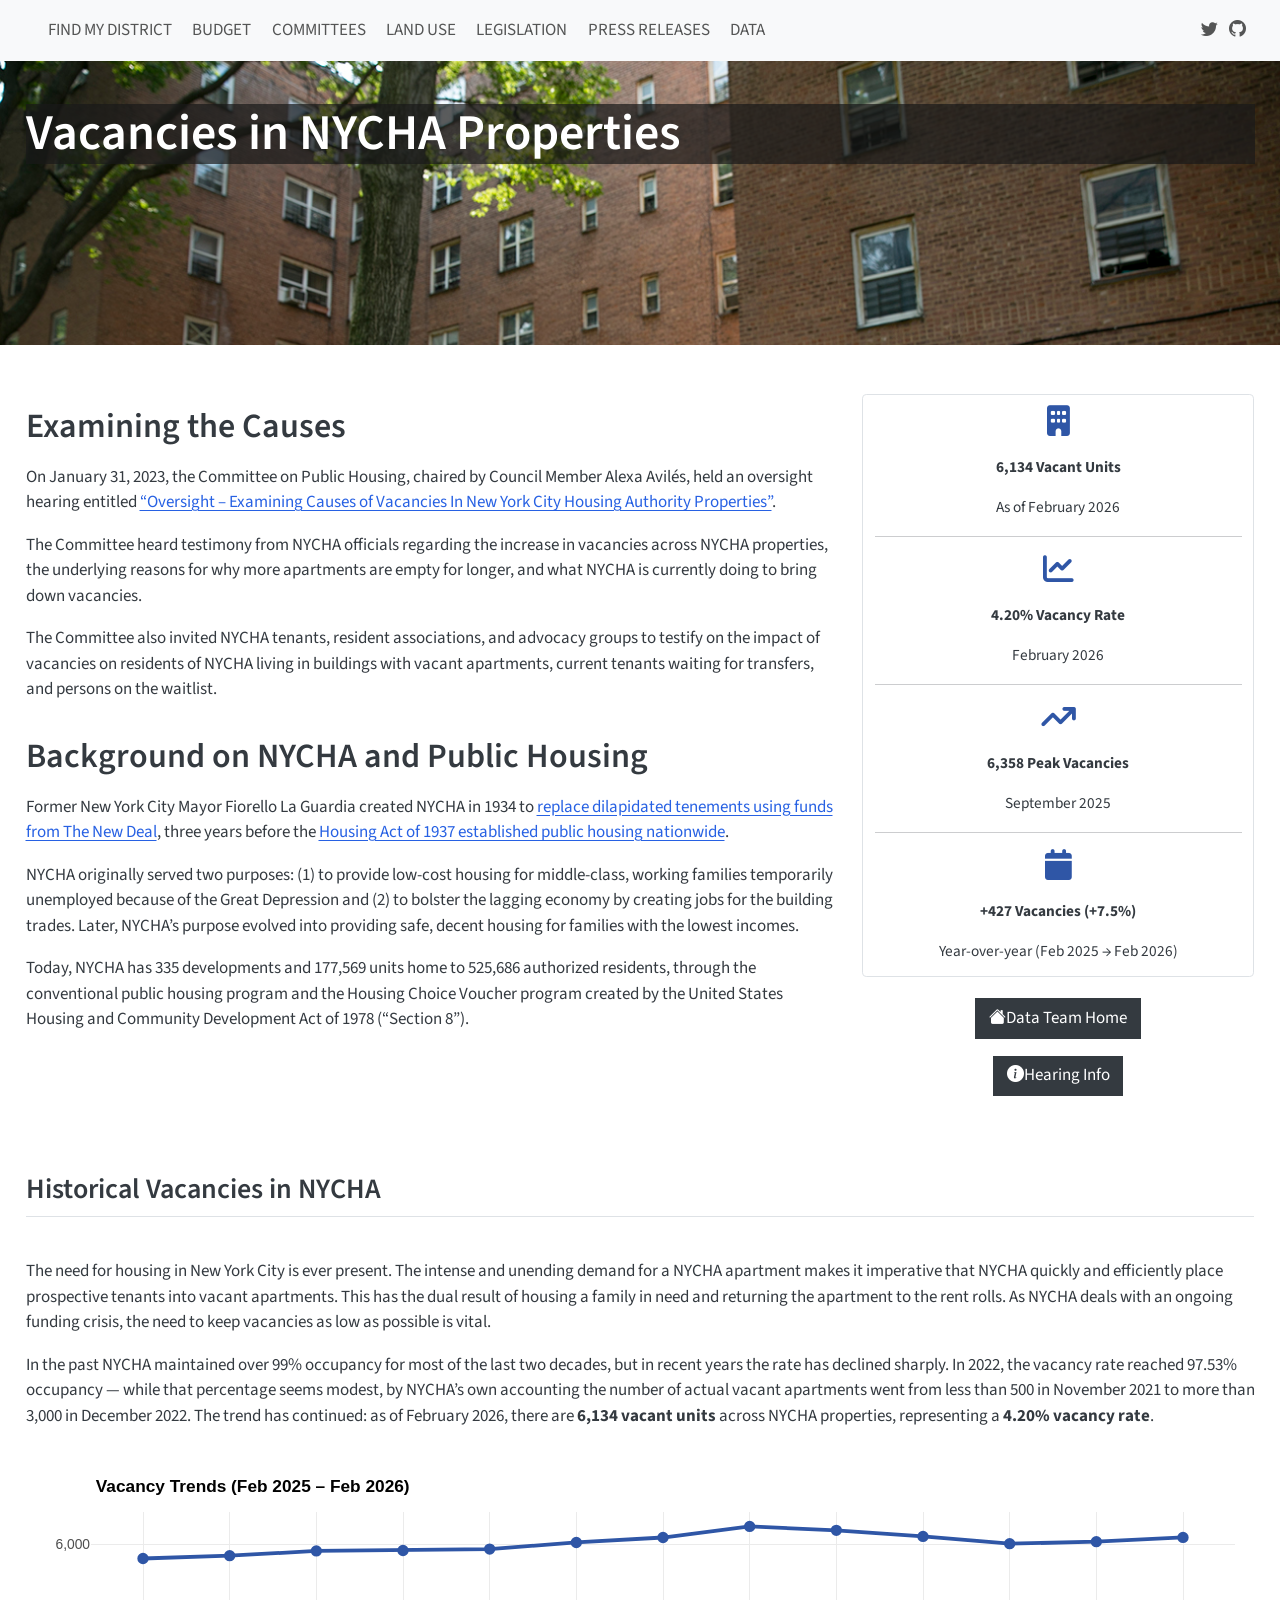
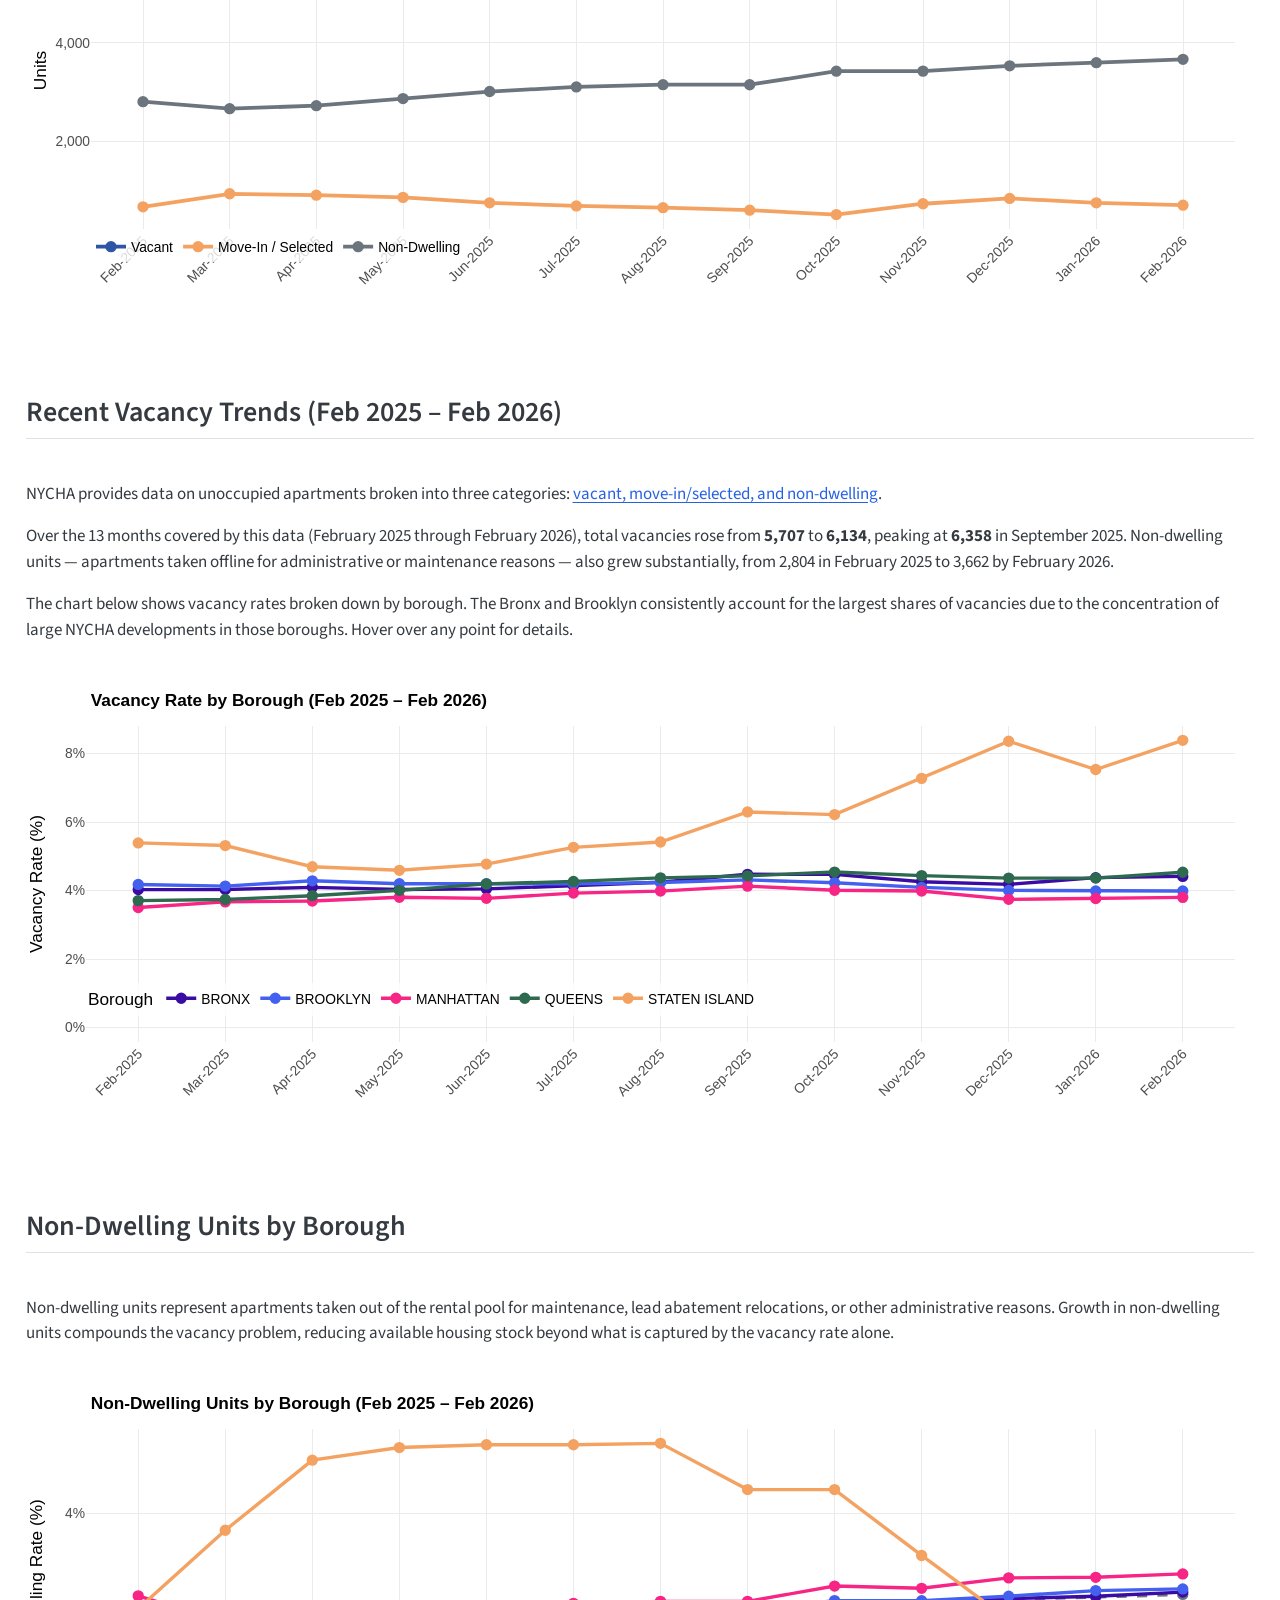
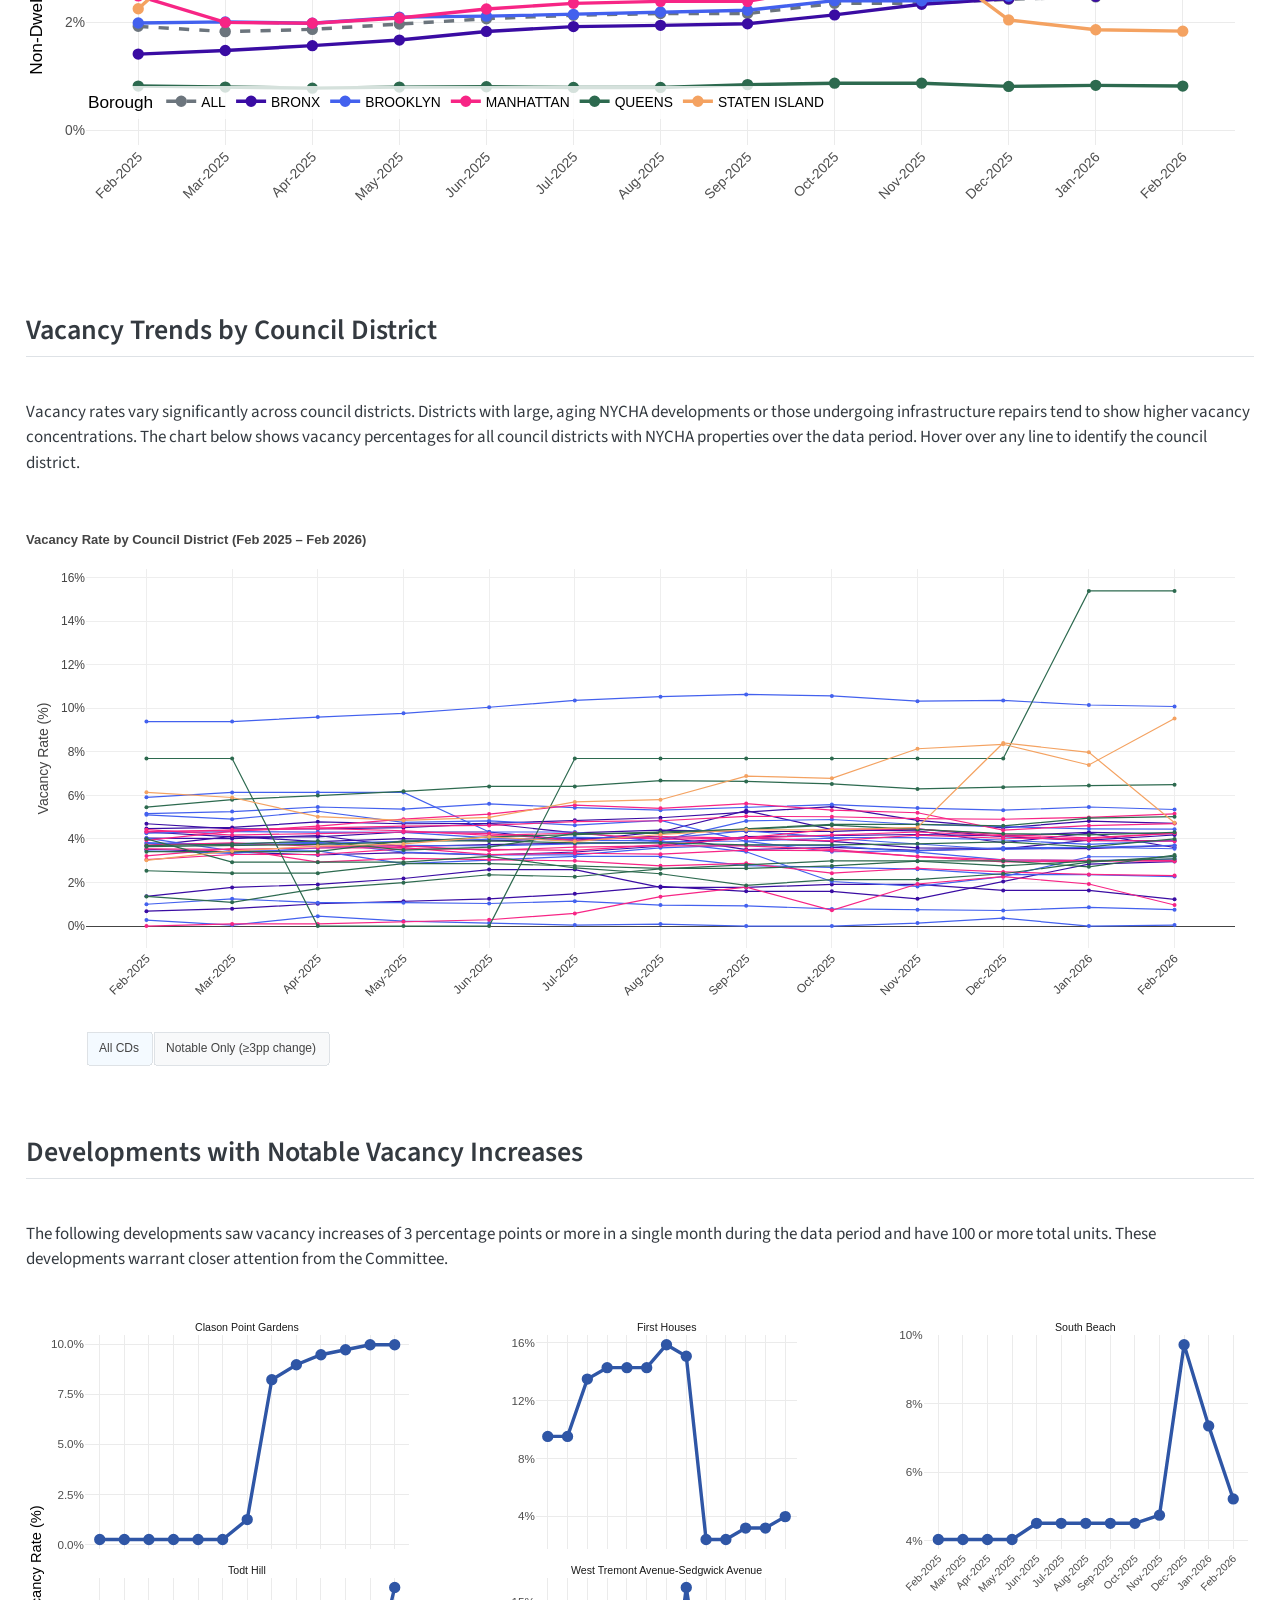
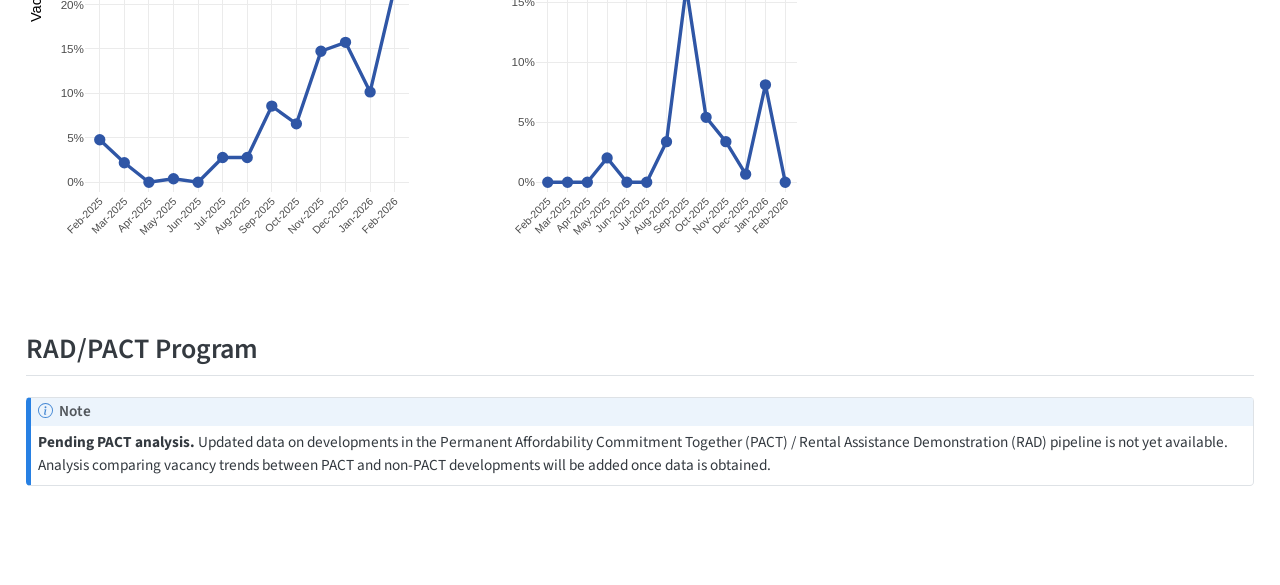
==== docs/index.html @ 9ca4feb3 "Updated vacancy data, migrated the website to quarto" ====
<!DOCTYPE html>
<html xmlns="http://www.w3.org/1999/xhtml" lang="en" xml:lang="en"><head>

<meta charset="utf-8">
<meta name="generator" content="quarto-1.7.29">

<meta name="viewport" content="width=device-width, initial-scale=1.0, user-scalable=yes">


<title>Vacancies in NYCHA Properties – City Council</title>
<style>
code{white-space: pre-wrap;}
span.smallcaps{font-variant: small-caps;}
div.columns{display: flex; gap: min(4vw, 1.5em);}
div.column{flex: auto; overflow-x: auto;}
div.hanging-indent{margin-left: 1.5em; text-indent: -1.5em;}
ul.task-list{list-style: none;}
ul.task-list li input[type="checkbox"] {
  width: 0.8em;
  margin: 0 0.8em 0.2em -1em; /* quarto-specific, see https://github.com/quarto-dev/quarto-cli/issues/4556 */ 
  vertical-align: middle;
}
</style>


<script src="site_libs/quarto-nav/quarto-nav.js"></script>
<link href="./favicon_logo.png" rel="icon" type="image/png">
<script src="site_libs/clipboard/clipboard.min.js"></script>
<script src="site_libs/quarto-html/quarto.js" type="module"></script>
<script src="site_libs/quarto-html/tabsets/tabsets.js" type="module"></script>
<script src="site_libs/quarto-html/popper.min.js"></script>
<script src="site_libs/quarto-html/tippy.umd.min.js"></script>
<script src="site_libs/quarto-html/anchor.min.js"></script>
<link href="site_libs/quarto-html/tippy.css" rel="stylesheet">
<link href="site_libs/quarto-html/quarto-syntax-highlighting-0815c480559380816a4d1ea211a47e91.css" rel="stylesheet" id="quarto-text-highlighting-styles">
<script src="site_libs/bootstrap/bootstrap.min.js"></script>
<link href="site_libs/bootstrap/bootstrap-icons.css" rel="stylesheet">
<link href="site_libs/bootstrap/bootstrap-54001b58a397444630672cb2d56a07cf.min.css" rel="stylesheet" append-hash="true" id="quarto-bootstrap" data-mode="light">
<link href="site_libs/quarto-contrib/fontawesome6-6.7.2/all.min.css" rel="stylesheet">
<link href="site_libs/quarto-contrib/fontawesome6-6.7.2/latex-fontsize.css" rel="stylesheet">
<script id="quarto-search-options" type="application/json">{
  "language": {
    "search-no-results-text": "No results",
    "search-matching-documents-text": "matching documents",
    "search-copy-link-title": "Copy link to search",
    "search-hide-matches-text": "Hide additional matches",
    "search-more-match-text": "more match in this document",
    "search-more-matches-text": "more matches in this document",
    "search-clear-button-title": "Clear",
    "search-text-placeholder": "",
    "search-detached-cancel-button-title": "Cancel",
    "search-submit-button-title": "Submit",
    "search-label": "Search"
  }
}</script>
<style>

      .quarto-title-block .quarto-title-banner h1,
      .quarto-title-block .quarto-title-banner h2,
      .quarto-title-block .quarto-title-banner h3,
      .quarto-title-block .quarto-title-banner h4,
      .quarto-title-block .quarto-title-banner h5,
      .quarto-title-block .quarto-title-banner h6
      {
        color: #FFFFFF;
      }

      .quarto-title-block .quarto-title-banner {
        color: #FFFFFF;
background-image: url(nycha-2.jpg);
background-size: cover;
      }
</style>
<link href="site_libs/htmltools-fill-0.5.9/fill.css" rel="stylesheet">
<script src="site_libs/htmlwidgets-1.6.4/htmlwidgets.js"></script>
<script src="site_libs/plotly-binding-4.11.0/plotly.js"></script>
<script src="site_libs/typedarray-0.1/typedarray.min.js"></script>
<script src="site_libs/jquery-3.5.1/jquery.min.js"></script>
<link href="site_libs/crosstalk-1.2.2/css/crosstalk.min.css" rel="stylesheet">
<script src="site_libs/crosstalk-1.2.2/js/crosstalk.min.js"></script>
<link href="site_libs/plotly-htmlwidgets-css-2.11.1/plotly-htmlwidgets.css" rel="stylesheet">
<script src="site_libs/plotly-main-2.11.1/plotly-latest.min.js"></script>


<link rel="stylesheet" href="styles.css">
</head>

<body class="nav-fixed quarto-light">

<div id="quarto-search-results"></div>
  <header id="quarto-header" class="headroom fixed-top quarto-banner">
    <nav class="navbar navbar-expand-lg " data-bs-theme="dark">
      <div class="navbar-container container-fluid">
      <div class="navbar-brand-container mx-auto">
    <a href="./index.html" class="navbar-brand navbar-brand-logo">
    <img src="./full-council-logo.png" alt="" class="navbar-logo">
    </a>
  </div>
          <button class="navbar-toggler" type="button" data-bs-toggle="collapse" data-bs-target="#navbarCollapse" aria-controls="navbarCollapse" role="menu" aria-expanded="false" aria-label="Toggle navigation" onclick="if (window.quartoToggleHeadroom) { window.quartoToggleHeadroom(); }">
  <span class="navbar-toggler-icon"></span>
</button>
          <div class="collapse navbar-collapse" id="navbarCollapse">
            <ul class="navbar-nav navbar-nav-scroll me-auto">
  <li class="nav-item">
    <a class="nav-link" href="https://council.nyc.gov/districts/"> 
<span class="menu-text">FIND MY DISTRICT</span></a>
  </li>  
  <li class="nav-item">
    <a class="nav-link" href="https://council.nyc.gov/budget/"> 
<span class="menu-text">BUDGET</span></a>
  </li>  
  <li class="nav-item">
    <a class="nav-link" href="https://council.nyc.gov/committees/"> 
<span class="menu-text">COMMITTEES</span></a>
  </li>  
  <li class="nav-item">
    <a class="nav-link" href="https://council.nyc.gov/land-use/"> 
<span class="menu-text">LAND USE</span></a>
  </li>  
  <li class="nav-item">
    <a class="nav-link" href="https://legistar.council.nyc.gov/Legislation.aspx"> 
<span class="menu-text">LEGISLATION</span></a>
  </li>  
  <li class="nav-item">
    <a class="nav-link" href="https://council.nyc.gov/press/"> 
<span class="menu-text">PRESS RELEASES</span></a>
  </li>  
  <li class="nav-item">
    <a class="nav-link" href="https://council.nyc.gov/data/"> 
<span class="menu-text">DATA</span></a>
  </li>  
</ul>
          </div> <!-- /navcollapse -->
            <div class="quarto-navbar-tools">
    <a href="https://x.com/NYCCouncilData" title="" class="quarto-navigation-tool px-1" aria-label=""><i class="bi bi-twitter"></i></a>
    <a href="https://github.com/NewYorkCityCouncil/" title="" class="quarto-navigation-tool px-1" aria-label=""><i class="bi bi-github"></i></a>
</div>
      </div> <!-- /container-fluid -->
    </nav>
</header>
<!-- content -->
<header id="title-block-header" class="quarto-title-block default page-columns page-full">
  <div class="quarto-title-banner page-columns page-full">
    <div class="quarto-title column-page">
      <h1 class="title">Vacancies in NYCHA Properties</h1>
                      </div>
  </div>
    
  
  <div class="quarto-title-meta column-page">

      
    
      
    </div>
    
  
  </header><div id="quarto-content" class="quarto-container page-columns page-rows-contents page-layout-full page-navbar">
<!-- sidebar -->
<!-- margin-sidebar -->
    
<!-- main -->
<main class="content quarto-banner-title-block column-page" id="quarto-document-content">





<div class="grid">
<div class="g-col-12 g-col-md-8">
<section id="examining-the-causes" class="level1">
<h1>Examining the Causes</h1>
<p>On January 31, 2023, the Committee on Public Housing, chaired by Council Member Alexa Avilés, held an oversight hearing entitled <a href="https://legistar.council.nyc.gov/MeetingDetail.aspx?ID=1075729&amp;GUID=5CFEE992-007B-4AC7-BD8D-BCADBEF26A08&amp;Options=info%7C&amp;Search=">“Oversight – Examining Causes of Vacancies In New York City Housing Authority Properties”</a>.</p>
<p>The Committee heard testimony from NYCHA officials regarding the increase in vacancies across NYCHA properties, the underlying reasons for why more apartments are empty for longer, and what NYCHA is currently doing to bring down vacancies.</p>
<p>The Committee also invited NYCHA tenants, resident associations, and advocacy groups to testify on the impact of vacancies on residents of NYCHA living in buildings with vacant apartments, current tenants waiting for transfers, and persons on the waitlist.</p>
</section>
<section id="background-on-nycha-and-public-housing" class="level1">
<h1>Background on NYCHA and Public Housing</h1>
<p>Former New York City Mayor Fiorello La Guardia created NYCHA in 1934 to <a href="https://www.nytimes.com/interactive/2018/06/25/nyregion/new-york-city-public-housing-history.html">replace dilapidated tenements using funds from The New Deal</a>, three years before the <a href="https://www.gpo.gov/fdsys/pkg/USCODE-2009-title42/pdf/USCODE-2009-title42-chap8.pdf">Housing Act of 1937 established public housing nationwide</a>.</p>
<p>NYCHA originally served two purposes: (1) to provide low-cost housing for middle-class, working families temporarily unemployed because of the Great Depression and (2) to bolster the lagging economy by creating jobs for the building trades. Later, NYCHA’s purpose evolved into providing safe, decent housing for families with the lowest incomes.</p>
<p>Today, NYCHA has 335 developments and 177,569 units home to 525,686 authorized residents, through the conventional public housing program and the Housing Choice Voucher program created by the United States Housing and Community Development Act of 1978 (“Section 8”).</p>
</section>
</div>
<div class="g-col-12 g-col-md-4">
<div style="text-align: center;">
<div class="callout callout-style-simple callout-note no-icon" style="border-left: solid 1px #dee2e6 !important;">
<div class="callout-body d-flex">
<div class="callout-icon-container">
<i class="callout-icon no-icon"></i>
</div>
<div class="callout-body-container">
<p><span style="color:#2F56A6;"><i class="fa-solid fa-building fa-2x" aria-label="building"></i></span></p>
<p><strong>6,134 Vacant Units</strong></p>
<p>As of February 2026</p>
<hr>
<p><span style="color:#2F56A6;"><i class="fa-solid fa-chart-line fa-2x" aria-label="chart-line"></i></span></p>
<p><strong>4.20% Vacancy Rate</strong></p>
<p>February 2026</p>
<hr>
<p><span style="color:#2F56A6;"><i class="fa-solid fa-arrow-trend-up fa-2x" aria-label="arrow-trend-up"></i></span></p>
<p><strong>6,358 Peak Vacancies</strong></p>
<p>September 2025</p>
<hr>
<p><span style="color:#2F56A6;"><i class="fa-solid fa-calendar fa-2x" aria-label="calendar"></i></span></p>
<p><strong>+427 Vacancies (+7.5%)</strong></p>
<p>Year-over-year (Feb 2025 → Feb 2026)</p>
</div>
</div>
</div>
<p><a href="https://council.nyc.gov/data/" class="btn btn-block btn-secondary bi-house-fill" role="button">Data Team Home</a></p>
<p><a href="https://legistar.council.nyc.gov/MeetingDetail.aspx?ID=1075729&amp;GUID=5CFEE992-007B-4AC7-BD8D-BCADBEF26A08&amp;Options=info%7C&amp;Search=" class="btn btn-block btn-secondary bi-info-circle-fill" role="button">Hearing Info</a></p>
</div>
</div>
<section id="historical-vacancies-in-nycha" class="level2 g-col-12">
<h2 class="anchored" data-anchor-id="historical-vacancies-in-nycha">Historical Vacancies in NYCHA</h2>
</section>
<div class="g-col-12" style="width: 100%">
<p>The need for housing in New York City is ever present. The intense and unending demand for a NYCHA apartment makes it imperative that NYCHA quickly and efficiently place prospective tenants into vacant apartments. This has the dual result of housing a family in need and returning the apartment to the rent rolls. As NYCHA deals with an ongoing funding crisis, the need to keep vacancies as low as possible is vital.</p>
<p>In the past NYCHA maintained over 99% occupancy for most of the last two decades, but in recent years the rate has declined sharply. In 2022, the vacancy rate reached 97.53% occupancy — while that percentage seems modest, by NYCHA’s own accounting the number of actual vacant apartments went from less than 500 in November 2021 to more than 3,000 in December 2022. The trend has continued: as of February 2026, there are <strong>6,134 vacant units</strong> across NYCHA properties, representing a <strong>4.20% vacancy rate</strong>.</p>
</div>
<div class="g-col-12">
<div class="cell">
<div class="cell-output-display">
<div class="plotly html-widget html-fill-item" id="htmlwidget-06d5910c9798ae4ace25" style="width:100%;height:464px;"></div>
<script type="application/json" data-for="htmlwidget-06d5910c9798ae4ace25">{"x":{"data":[{"x":[1,2,3,4,5,6,7,8,9,10,11,12,13],"y":[5707,5764,5860,5870,5899,6032,6133,6358,6278,6155,6007,6049,6134],"text":["<b>Vacant<\/b><br>Feb-2025<br>Units: <b>5,707<\/b>","<b>Vacant<\/b><br>Mar-2025<br>Units: <b>5,764<\/b>","<b>Vacant<\/b><br>Apr-2025<br>Units: <b>5,860<\/b>","<b>Vacant<\/b><br>May-2025<br>Units: <b>5,870<\/b>","<b>Vacant<\/b><br>Jun-2025<br>Units: <b>5,899<\/b>","<b>Vacant<\/b><br>Jul-2025<br>Units: <b>6,032<\/b>","<b>Vacant<\/b><br>Aug-2025<br>Units: <b>6,133<\/b>","<b>Vacant<\/b><br>Sep-2025<br>Units: <b>6,358<\/b>","<b>Vacant<\/b><br>Oct-2025<br>Units: <b>6,278<\/b>","<b>Vacant<\/b><br>Nov-2025<br>Units: <b>6,155<\/b>","<b>Vacant<\/b><br>Dec-2025<br>Units: <b>6,007<\/b>","<b>Vacant<\/b><br>Jan-2026<br>Units: <b>6,049<\/b>","<b>Vacant<\/b><br>Feb-2026<br>Units: <b>6,134<\/b>"],"type":"scatter","mode":"lines+markers","line":{"width":3.7795275590551185,"color":"rgba(47,86,166,1)","dash":"solid"},"hoveron":"points","name":"Vacant","legendgroup":"Vacant","showlegend":true,"xaxis":"x","yaxis":"y","hoverinfo":"text","marker":{"autocolorscale":false,"color":"rgba(47,86,166,1)","opacity":1,"size":9.4488188976377963,"symbol":"circle","line":{"width":1.8897637795275593,"color":"rgba(47,86,166,1)"}},"frame":null},{"x":[1,2,3,4,5,6,7,8,9,10,11,12,13],"y":[671,935,906,862,751,689,653,602,513,733,841,751,704],"text":["<b>Move-In / Selected<\/b><br>Feb-2025<br>Units: <b>  671<\/b>","<b>Move-In / Selected<\/b><br>Mar-2025<br>Units: <b>  935<\/b>","<b>Move-In / Selected<\/b><br>Apr-2025<br>Units: <b>  906<\/b>","<b>Move-In / Selected<\/b><br>May-2025<br>Units: <b>  862<\/b>","<b>Move-In / Selected<\/b><br>Jun-2025<br>Units: <b>  751<\/b>","<b>Move-In / Selected<\/b><br>Jul-2025<br>Units: <b>  689<\/b>","<b>Move-In / Selected<\/b><br>Aug-2025<br>Units: <b>  653<\/b>","<b>Move-In / Selected<\/b><br>Sep-2025<br>Units: <b>  602<\/b>","<b>Move-In / Selected<\/b><br>Oct-2025<br>Units: <b>  513<\/b>","<b>Move-In / Selected<\/b><br>Nov-2025<br>Units: <b>  733<\/b>","<b>Move-In / Selected<\/b><br>Dec-2025<br>Units: <b>  841<\/b>","<b>Move-In / Selected<\/b><br>Jan-2026<br>Units: <b>  751<\/b>","<b>Move-In / Selected<\/b><br>Feb-2026<br>Units: <b>  704<\/b>"],"type":"scatter","mode":"lines+markers","line":{"width":3.7795275590551185,"color":"rgba(244,162,97,1)","dash":"solid"},"hoveron":"points","name":"Move-In / Selected","legendgroup":"Move-In / Selected","showlegend":true,"xaxis":"x","yaxis":"y","hoverinfo":"text","marker":{"autocolorscale":false,"color":"rgba(244,162,97,1)","opacity":1,"size":9.4488188976377963,"symbol":"circle","line":{"width":1.8897637795275593,"color":"rgba(244,162,97,1)"}},"frame":null},{"x":[1,2,3,4,5,6,7,8,9,10,11,12,13],"y":[2804,2662,2722,2866,3009,3102,3148,3147,3422,3423,3531,3594,3662],"text":["<b>Non-Dwelling<\/b><br>Feb-2025<br>Units: <b>2,804<\/b>","<b>Non-Dwelling<\/b><br>Mar-2025<br>Units: <b>2,662<\/b>","<b>Non-Dwelling<\/b><br>Apr-2025<br>Units: <b>2,722<\/b>","<b>Non-Dwelling<\/b><br>May-2025<br>Units: <b>2,866<\/b>","<b>Non-Dwelling<\/b><br>Jun-2025<br>Units: <b>3,009<\/b>","<b>Non-Dwelling<\/b><br>Jul-2025<br>Units: <b>3,102<\/b>","<b>Non-Dwelling<\/b><br>Aug-2025<br>Units: <b>3,148<\/b>","<b>Non-Dwelling<\/b><br>Sep-2025<br>Units: <b>3,147<\/b>","<b>Non-Dwelling<\/b><br>Oct-2025<br>Units: <b>3,422<\/b>","<b>Non-Dwelling<\/b><br>Nov-2025<br>Units: <b>3,423<\/b>","<b>Non-Dwelling<\/b><br>Dec-2025<br>Units: <b>3,531<\/b>","<b>Non-Dwelling<\/b><br>Jan-2026<br>Units: <b>3,594<\/b>","<b>Non-Dwelling<\/b><br>Feb-2026<br>Units: <b>3,662<\/b>"],"type":"scatter","mode":"lines+markers","line":{"width":3.7795275590551185,"color":"rgba(108,117,125,1)","dash":"solid"},"hoveron":"points","name":"Non-Dwelling","legendgroup":"Non-Dwelling","showlegend":true,"xaxis":"x","yaxis":"y","hoverinfo":"text","marker":{"autocolorscale":false,"color":"rgba(108,117,125,1)","opacity":1,"size":9.4488188976377963,"symbol":"circle","line":{"width":1.8897637795275593,"color":"rgba(108,117,125,1)"}},"frame":null}],"layout":{"margin":{"t":40,"r":20,"b":80,"l":60},"paper_bgcolor":"rgba(255,255,255,1)","font":{"color":"rgba(0,0,0,1)","family":"sans-serif","size":12},"title":{"text":"<b> Vacancy Trends (Feb 2025 – Feb 2026) <\/b>","font":{"color":"rgba(0,0,0,1)","family":"","size":17.268576172685762},"x":0,"xref":"paper"},"xaxis":{"domain":[0,1],"automargin":true,"type":"linear","autorange":false,"range":[0.40000000000000002,13.6],"tickmode":"array","ticktext":["Feb-2025","Mar-2025","Apr-2025","May-2025","Jun-2025","Jul-2025","Aug-2025","Sep-2025","Oct-2025","Nov-2025","Dec-2025","Jan-2026","Feb-2026"],"tickvals":[1,2,3,4,5,6,7,8,9,10,11,12,13],"categoryorder":"array","categoryarray":["Feb-2025","Mar-2025","Apr-2025","May-2025","Jun-2025","Jul-2025","Aug-2025","Sep-2025","Oct-2025","Nov-2025","Dec-2025","Jan-2026","Feb-2026"],"nticks":null,"ticks":"","tickcolor":null,"ticklen":4.3171440431714405,"tickwidth":0,"showticklabels":true,"tickfont":{"color":"rgba(77,77,77,1)","family":"","size":13.814860938148611},"tickangle":-45,"showline":false,"linecolor":null,"linewidth":0,"showgrid":true,"gridcolor":"rgba(235,235,235,1)","gridwidth":0,"zeroline":false,"anchor":"y","title":{"text":"","font":{"color":"rgba(0,0,0,1)","family":"","size":17.268576172685762}},"hoverformat":".2f"},"yaxis":{"domain":[0,1],"automargin":true,"type":"linear","autorange":false,"range":[220.75,6650.25],"tickmode":"array","ticktext":["2,000","4,000","6,000"],"tickvals":[2000.0000000000002,4000,6000],"categoryorder":"array","categoryarray":["2,000","4,000","6,000"],"nticks":null,"ticks":"","tickcolor":null,"ticklen":4.3171440431714423,"tickwidth":0,"showticklabels":true,"tickfont":{"color":"rgba(77,77,77,1)","family":"","size":13.814860938148611},"tickangle":-0,"showline":false,"linecolor":null,"linewidth":0,"showgrid":true,"gridcolor":"rgba(235,235,235,1)","gridwidth":0,"zeroline":false,"anchor":"x","title":{"text":"Units","font":{"color":"rgba(0,0,0,1)","family":"","size":17.268576172685762}},"hoverformat":".2f"},"shapes":[{"type":"rect","fillcolor":null,"line":{"color":null,"width":0,"linetype":[]},"yref":"paper","xref":"paper","layer":"below","x0":0,"x1":1,"y0":0,"y1":1}],"showlegend":true,"legend":{"bgcolor":"rgba(255,255,255,0.8)","bordercolor":null,"borderwidth":0,"font":{"color":"rgba(0,0,0,1)","family":"","size":13.814860938148611},"title":{"text":"","font":{"color":"rgba(0,0,0,1)","family":"","size":17.268576172685762}},"orientation":"h","x":0,"y":-0.20000000000000001},"hovermode":"closest","barmode":"relative"},"config":{"doubleClick":"reset","modeBarButtonsToAdd":["hoverclosest","hovercompare"],"showSendToCloud":false,"displayModeBar":false},"source":"A","attrs":{"c9a855ceb481":{"x":{},"y":{},"colour":{},"text":{},"type":"scatter"},"c9a875acad29":{"x":{},"y":{},"colour":{},"text":{}}},"cur_data":"c9a855ceb481","visdat":{"c9a855ceb481":["function (y) ","x"],"c9a875acad29":["function (y) ","x"]},"highlight":{"on":"plotly_click","persistent":false,"dynamic":false,"selectize":false,"opacityDim":0.20000000000000001,"selected":{"opacity":1},"debounce":0},"shinyEvents":["plotly_hover","plotly_click","plotly_selected","plotly_relayout","plotly_brushed","plotly_brushing","plotly_clickannotation","plotly_doubleclick","plotly_deselect","plotly_afterplot","plotly_sunburstclick"],"base_url":"https://plot.ly"},"evals":[],"jsHooks":[]}</script>
</div>
</div>
</div>
<section id="recent-vacancy-trends-feb-2025-feb-2026" class="level2 g-col-12">
<h2 class="anchored" data-anchor-id="recent-vacancy-trends-feb-2025-feb-2026">Recent Vacancy Trends (Feb 2025 – Feb 2026)</h2>
</section>
<div class="g-col-12" style="width: 100%">
<p>NYCHA provides data on unoccupied apartments broken into three categories: <a href="https://eapps.nycha.info/NychaMetrics/Charts/PublicHousingChartsTabs/?section=public_housing&amp;tab=tab_repairs">vacant, move-in/selected, and non-dwelling</a>.</p>
<p>Over the 13 months covered by this data (February 2025 through February 2026), total vacancies rose from <strong>5,707</strong> to <strong>6,134</strong>, peaking at <strong>6,358</strong> in September 2025. Non-dwelling units — apartments taken offline for administrative or maintenance reasons — also grew substantially, from 2,804 in February 2025 to 3,662 by February 2026.</p>
<p>The chart below shows vacancy rates broken down by borough. The Bronx and Brooklyn consistently account for the largest shares of vacancies due to the concentration of large NYCHA developments in those boroughs. Hover over any point for details.</p>
</div>
<div class="g-col-12">
<div class="cell">
<div class="cell-output-display">
<div class="plotly html-widget html-fill-item" id="htmlwidget-1be9b0e4832028f28752" style="width:100%;height:464px;"></div>
<script type="application/json" data-for="htmlwidget-1be9b0e4832028f28752">{"x":{"data":[{"x":[1,2,3,4,5,6,7,8,9,10,11,12,13],"y":[4.0291038766823881,4.0319797538249169,4.0952490509605433,4.0319797538249169,4.0492350166800879,4.1470148395260553,4.2419187852294948,4.4748648337743013,4.4719889566317725,4.2562981709421379,4.1815253652363973,4.377085010928333,4.4144714137812038],"text":["<b>BRONX<\/b><br>Feb-2025<br>Vacancy Rate: <b>4.03%<\/b><br>Vacant Units: 1,401","<b>BRONX<\/b><br>Mar-2025<br>Vacancy Rate: <b>4.03%<\/b><br>Vacant Units: 1,402","<b>BRONX<\/b><br>Apr-2025<br>Vacancy Rate: <b>4.1%<\/b><br>Vacant Units: 1,424","<b>BRONX<\/b><br>May-2025<br>Vacancy Rate: <b>4.03%<\/b><br>Vacant Units: 1,402","<b>BRONX<\/b><br>Jun-2025<br>Vacancy Rate: <b>4.05%<\/b><br>Vacant Units: 1,408","<b>BRONX<\/b><br>Jul-2025<br>Vacancy Rate: <b>4.15%<\/b><br>Vacant Units: 1,442","<b>BRONX<\/b><br>Aug-2025<br>Vacancy Rate: <b>4.24%<\/b><br>Vacant Units: 1,475","<b>BRONX<\/b><br>Sep-2025<br>Vacancy Rate: <b>4.47%<\/b><br>Vacant Units: 1,556","<b>BRONX<\/b><br>Oct-2025<br>Vacancy Rate: <b>4.47%<\/b><br>Vacant Units: 1,555","<b>BRONX<\/b><br>Nov-2025<br>Vacancy Rate: <b>4.26%<\/b><br>Vacant Units: 1,480","<b>BRONX<\/b><br>Dec-2025<br>Vacancy Rate: <b>4.18%<\/b><br>Vacant Units: 1,454","<b>BRONX<\/b><br>Jan-2026<br>Vacancy Rate: <b>4.38%<\/b><br>Vacant Units: 1,522","<b>BRONX<\/b><br>Feb-2026<br>Vacancy Rate: <b>4.41%<\/b><br>Vacant Units: 1,535"],"type":"scatter","mode":"lines+markers","line":{"width":3.4015748031496069,"color":"rgba(58,12,163,1)","dash":"solid"},"hoveron":"points","name":"BRONX","legendgroup":"BRONX","showlegend":true,"xaxis":"x","yaxis":"y","hoverinfo":"text","marker":{"autocolorscale":false,"color":"rgba(58,12,163,1)","opacity":1,"size":9.4488188976377963,"symbol":"circle","line":{"width":1.8897637795275593,"color":"rgba(58,12,163,1)"}},"frame":null},{"x":[1,2,3,4,5,6,7,8,9,10,11,12,13],"y":[4.179512023253765,4.1310666784109928,4.2852109574561785,4.1993305734167183,4.2015326345459343,4.1971285122875015,4.2367656126134055,4.3116356910067823,4.2301594292257558,4.0936316392143048,4.0055491940456269,3.9901347661411082,3.9879327050118909],"text":["<b>BROOKLYN<\/b><br>Feb-2025<br>Vacancy Rate: <b>4.18%<\/b><br>Vacant Units: 1,898","<b>BROOKLYN<\/b><br>Mar-2025<br>Vacancy Rate: <b>4.13%<\/b><br>Vacant Units: 1,876","<b>BROOKLYN<\/b><br>Apr-2025<br>Vacancy Rate: <b>4.29%<\/b><br>Vacant Units: 1,946","<b>BROOKLYN<\/b><br>May-2025<br>Vacancy Rate: <b>4.2%<\/b><br>Vacant Units: 1,907","<b>BROOKLYN<\/b><br>Jun-2025<br>Vacancy Rate: <b>4.2%<\/b><br>Vacant Units: 1,908","<b>BROOKLYN<\/b><br>Jul-2025<br>Vacancy Rate: <b>4.2%<\/b><br>Vacant Units: 1,906","<b>BROOKLYN<\/b><br>Aug-2025<br>Vacancy Rate: <b>4.24%<\/b><br>Vacant Units: 1,924","<b>BROOKLYN<\/b><br>Sep-2025<br>Vacancy Rate: <b>4.31%<\/b><br>Vacant Units: 1,958","<b>BROOKLYN<\/b><br>Oct-2025<br>Vacancy Rate: <b>4.23%<\/b><br>Vacant Units: 1,921","<b>BROOKLYN<\/b><br>Nov-2025<br>Vacancy Rate: <b>4.09%<\/b><br>Vacant Units: 1,859","<b>BROOKLYN<\/b><br>Dec-2025<br>Vacancy Rate: <b>4.01%<\/b><br>Vacant Units: 1,819","<b>BROOKLYN<\/b><br>Jan-2026<br>Vacancy Rate: <b>3.99%<\/b><br>Vacant Units: 1,812","<b>BROOKLYN<\/b><br>Feb-2026<br>Vacancy Rate: <b>3.99%<\/b><br>Vacant Units: 1,811"],"type":"scatter","mode":"lines+markers","line":{"width":3.4015748031496069,"color":"rgba(67,97,238,1)","dash":"solid"},"hoveron":"points","name":"BROOKLYN","legendgroup":"BROOKLYN","showlegend":true,"xaxis":"x","yaxis":"y","hoverinfo":"text","marker":{"autocolorscale":false,"color":"rgba(67,97,238,1)","opacity":1,"size":9.4488188976377963,"symbol":"circle","line":{"width":1.8897637795275593,"color":"rgba(67,97,238,1)"}},"frame":null},{"x":[1,2,3,4,5,6,7,8,9,10,11,12,13],"y":[3.5073374359857126,3.6708697336144942,3.6945388819555016,3.8042776606274478,3.7741532900116193,3.9269268838490334,3.9850238843224166,4.1291905151267381,4.0108447734216988,3.9871756250806905,3.7440289193957912,3.7698498084950725,3.8021259198691739],"text":["<b>MANHATTAN<\/b><br>Feb-2025<br>Vacancy Rate: <b>3.51%<\/b><br>Vacant Units: 1,630","<b>MANHATTAN<\/b><br>Mar-2025<br>Vacancy Rate: <b>3.67%<\/b><br>Vacant Units: 1,706","<b>MANHATTAN<\/b><br>Apr-2025<br>Vacancy Rate: <b>3.69%<\/b><br>Vacant Units: 1,717","<b>MANHATTAN<\/b><br>May-2025<br>Vacancy Rate: <b>3.8%<\/b><br>Vacant Units: 1,768","<b>MANHATTAN<\/b><br>Jun-2025<br>Vacancy Rate: <b>3.77%<\/b><br>Vacant Units: 1,754","<b>MANHATTAN<\/b><br>Jul-2025<br>Vacancy Rate: <b>3.93%<\/b><br>Vacant Units: 1,825","<b>MANHATTAN<\/b><br>Aug-2025<br>Vacancy Rate: <b>3.99%<\/b><br>Vacant Units: 1,852","<b>MANHATTAN<\/b><br>Sep-2025<br>Vacancy Rate: <b>4.13%<\/b><br>Vacant Units: 1,919","<b>MANHATTAN<\/b><br>Oct-2025<br>Vacancy Rate: <b>4.01%<\/b><br>Vacant Units: 1,864","<b>MANHATTAN<\/b><br>Nov-2025<br>Vacancy Rate: <b>3.99%<\/b><br>Vacant Units: 1,853","<b>MANHATTAN<\/b><br>Dec-2025<br>Vacancy Rate: <b>3.74%<\/b><br>Vacant Units: 1,740","<b>MANHATTAN<\/b><br>Jan-2026<br>Vacancy Rate: <b>3.77%<\/b><br>Vacant Units: 1,752","<b>MANHATTAN<\/b><br>Feb-2026<br>Vacancy Rate: <b>3.8%<\/b><br>Vacant Units: 1,767"],"type":"scatter","mode":"lines+markers","line":{"width":3.4015748031496069,"color":"rgba(247,37,133,1)","dash":"solid"},"hoveron":"points","name":"MANHATTAN","legendgroup":"MANHATTAN","showlegend":true,"xaxis":"x","yaxis":"y","hoverinfo":"text","marker":{"autocolorscale":false,"color":"rgba(247,37,133,1)","opacity":1,"size":9.4488188976377963,"symbol":"circle","line":{"width":1.8897637795275593,"color":"rgba(247,37,133,1)"}},"frame":null},{"x":[1,2,3,4,5,6,7,8,9,10,11,12,13],"y":[3.7073234297628357,3.7399009642950225,3.8506645817044562,4.0070367474589519,4.1959864477456348,4.2676570237164455,4.3719051342194417,4.4305446963773782,4.5413083137868124,4.4370602032838153,4.3653896273130055,4.3653896273130055,4.5347928068803753],"text":["<b>QUEENS<\/b><br>Feb-2025<br>Vacancy Rate: <b>3.71%<\/b><br>Vacant Units:   569","<b>QUEENS<\/b><br>Mar-2025<br>Vacancy Rate: <b>3.74%<\/b><br>Vacant Units:   574","<b>QUEENS<\/b><br>Apr-2025<br>Vacancy Rate: <b>3.85%<\/b><br>Vacant Units:   591","<b>QUEENS<\/b><br>May-2025<br>Vacancy Rate: <b>4.01%<\/b><br>Vacant Units:   615","<b>QUEENS<\/b><br>Jun-2025<br>Vacancy Rate: <b>4.2%<\/b><br>Vacant Units:   644","<b>QUEENS<\/b><br>Jul-2025<br>Vacancy Rate: <b>4.27%<\/b><br>Vacant Units:   655","<b>QUEENS<\/b><br>Aug-2025<br>Vacancy Rate: <b>4.37%<\/b><br>Vacant Units:   671","<b>QUEENS<\/b><br>Sep-2025<br>Vacancy Rate: <b>4.43%<\/b><br>Vacant Units:   680","<b>QUEENS<\/b><br>Oct-2025<br>Vacancy Rate: <b>4.54%<\/b><br>Vacant Units:   697","<b>QUEENS<\/b><br>Nov-2025<br>Vacancy Rate: <b>4.44%<\/b><br>Vacant Units:   681","<b>QUEENS<\/b><br>Dec-2025<br>Vacancy Rate: <b>4.37%<\/b><br>Vacant Units:   670","<b>QUEENS<\/b><br>Jan-2026<br>Vacancy Rate: <b>4.37%<\/b><br>Vacant Units:   670","<b>QUEENS<\/b><br>Feb-2026<br>Vacancy Rate: <b>4.53%<\/b><br>Vacant Units:   696"],"type":"scatter","mode":"lines+markers","line":{"width":3.4015748031496069,"color":"rgba(45,106,79,1)","dash":"solid"},"hoveron":"points","name":"QUEENS","legendgroup":"QUEENS","showlegend":true,"xaxis":"x","yaxis":"y","hoverinfo":"text","marker":{"autocolorscale":false,"color":"rgba(45,106,79,1)","opacity":1,"size":9.4488188976377963,"symbol":"circle","line":{"width":1.8897637795275593,"color":"rgba(45,106,79,1)"}},"frame":null},{"x":[1,2,3,4,5,6,7,8,9,10,11,12,13],"y":[5.3921568627450984,5.3147574819401449,4.6955624355005154,4.5923632610939107,4.7729618163054699,5.2631578947368416,5.4179566563467496,6.29514963880289,6.2177502579979356,7.2755417956656343,8.3591331269349833,7.5335397316821471,8.3849329205366363],"text":["<b>STATEN ISLAND<\/b><br>Feb-2025<br>Vacancy Rate: <b>5.39%<\/b><br>Vacant Units:   209","<b>STATEN ISLAND<\/b><br>Mar-2025<br>Vacancy Rate: <b>5.31%<\/b><br>Vacant Units:   206","<b>STATEN ISLAND<\/b><br>Apr-2025<br>Vacancy Rate: <b>4.7%<\/b><br>Vacant Units:   182","<b>STATEN ISLAND<\/b><br>May-2025<br>Vacancy Rate: <b>4.59%<\/b><br>Vacant Units:   178","<b>STATEN ISLAND<\/b><br>Jun-2025<br>Vacancy Rate: <b>4.77%<\/b><br>Vacant Units:   185","<b>STATEN ISLAND<\/b><br>Jul-2025<br>Vacancy Rate: <b>5.26%<\/b><br>Vacant Units:   204","<b>STATEN ISLAND<\/b><br>Aug-2025<br>Vacancy Rate: <b>5.42%<\/b><br>Vacant Units:   210","<b>STATEN ISLAND<\/b><br>Sep-2025<br>Vacancy Rate: <b>6.3%<\/b><br>Vacant Units:   244","<b>STATEN ISLAND<\/b><br>Oct-2025<br>Vacancy Rate: <b>6.22%<\/b><br>Vacant Units:   241","<b>STATEN ISLAND<\/b><br>Nov-2025<br>Vacancy Rate: <b>7.28%<\/b><br>Vacant Units:   282","<b>STATEN ISLAND<\/b><br>Dec-2025<br>Vacancy Rate: <b>8.36%<\/b><br>Vacant Units:   324","<b>STATEN ISLAND<\/b><br>Jan-2026<br>Vacancy Rate: <b>7.53%<\/b><br>Vacant Units:   292","<b>STATEN ISLAND<\/b><br>Feb-2026<br>Vacancy Rate: <b>8.38%<\/b><br>Vacant Units:   325"],"type":"scatter","mode":"lines+markers","line":{"width":3.4015748031496069,"color":"rgba(244,162,97,1)","dash":"solid"},"hoveron":"points","name":"STATEN ISLAND","legendgroup":"STATEN ISLAND","showlegend":true,"xaxis":"x","yaxis":"y","hoverinfo":"text","marker":{"autocolorscale":false,"color":"rgba(244,162,97,1)","opacity":1,"size":9.4488188976377963,"symbol":"circle","line":{"width":1.8897637795275593,"color":"rgba(244,162,97,1)"}},"frame":null}],"layout":{"margin":{"t":40,"r":20,"b":80,"l":60},"paper_bgcolor":"rgba(255,255,255,1)","font":{"color":"rgba(0,0,0,1)","family":"sans-serif","size":12},"title":{"text":"<b> Vacancy Rate by Borough (Feb 2025 – Feb 2026) <\/b>","font":{"color":"rgba(0,0,0,1)","family":"","size":17.268576172685762},"x":0,"xref":"paper"},"xaxis":{"domain":[0,1],"automargin":true,"type":"linear","autorange":false,"range":[0.40000000000000002,13.6],"tickmode":"array","ticktext":["Feb-2025","Mar-2025","Apr-2025","May-2025","Jun-2025","Jul-2025","Aug-2025","Sep-2025","Oct-2025","Nov-2025","Dec-2025","Jan-2026","Feb-2026"],"tickvals":[1,2,3,4,5,6,7,8,9,10,11,12,13],"categoryorder":"array","categoryarray":["Feb-2025","Mar-2025","Apr-2025","May-2025","Jun-2025","Jul-2025","Aug-2025","Sep-2025","Oct-2025","Nov-2025","Dec-2025","Jan-2026","Feb-2026"],"nticks":null,"ticks":"","tickcolor":null,"ticklen":4.3171440431714405,"tickwidth":0,"showticklabels":true,"tickfont":{"color":"rgba(77,77,77,1)","family":"","size":13.814860938148611},"tickangle":-45,"showline":false,"linecolor":null,"linewidth":0,"showgrid":true,"gridcolor":"rgba(235,235,235,1)","gridwidth":0,"zeroline":false,"anchor":"y","title":{"text":"","font":{"color":"rgba(0,0,0,1)","family":"","size":17.268576172685762}},"hoverformat":".2f"},"yaxis":{"domain":[0,1],"automargin":true,"type":"linear","autorange":false,"range":[-0.41924664602683182,8.8041795665634677],"tickmode":"array","ticktext":["0%","2%","4%","6%","8%"],"tickvals":[-5.5511151231257827e-17,2,3.9999999999999996,6,8],"categoryorder":"array","categoryarray":["0%","2%","4%","6%","8%"],"nticks":null,"ticks":"","tickcolor":null,"ticklen":4.3171440431714423,"tickwidth":0,"showticklabels":true,"tickfont":{"color":"rgba(77,77,77,1)","family":"","size":13.814860938148611},"tickangle":-0,"showline":false,"linecolor":null,"linewidth":0,"showgrid":true,"gridcolor":"rgba(235,235,235,1)","gridwidth":0,"zeroline":false,"anchor":"x","title":{"text":"Vacancy Rate (%)","font":{"color":"rgba(0,0,0,1)","family":"","size":17.268576172685762}},"hoverformat":".2f"},"shapes":[{"type":"rect","fillcolor":null,"line":{"color":null,"width":0,"linetype":[]},"yref":"paper","xref":"paper","layer":"below","x0":0,"x1":1,"y0":0,"y1":1}],"showlegend":true,"legend":{"bgcolor":"rgba(255,255,255,0.8)","bordercolor":null,"borderwidth":0,"font":{"color":"rgba(0,0,0,1)","family":"","size":13.814860938148611},"title":{"text":"Borough","font":{"color":"rgba(0,0,0,1)","family":"","size":17.268576172685762}},"orientation":"h","x":0,"y":-0.20000000000000001},"hovermode":"closest","barmode":"relative"},"config":{"doubleClick":"reset","modeBarButtonsToAdd":["hoverclosest","hovercompare"],"showSendToCloud":false,"displayModeBar":false},"source":"A","attrs":{"c9a81f164523":{"x":{},"y":{},"colour":{},"text":{},"type":"scatter"},"c9a86f150cc6":{"x":{},"y":{},"colour":{},"text":{}}},"cur_data":"c9a81f164523","visdat":{"c9a81f164523":["function (y) ","x"],"c9a86f150cc6":["function (y) ","x"]},"highlight":{"on":"plotly_click","persistent":false,"dynamic":false,"selectize":false,"opacityDim":0.20000000000000001,"selected":{"opacity":1},"debounce":0},"shinyEvents":["plotly_hover","plotly_click","plotly_selected","plotly_relayout","plotly_brushed","plotly_brushing","plotly_clickannotation","plotly_doubleclick","plotly_deselect","plotly_afterplot","plotly_sunburstclick"],"base_url":"https://plot.ly"},"evals":[],"jsHooks":[]}</script>
</div>
</div>
</div>
<section id="non-dwelling-units-by-borough" class="level2 g-col-12">
<h2 class="anchored" data-anchor-id="non-dwelling-units-by-borough">Non-Dwelling Units by Borough</h2>
</section>
<div class="g-col-12" style="width: 100%">
<p>Non-dwelling units represent apartments taken out of the rental pool for maintenance, lead abatement relocations, or other administrative reasons. Growth in non-dwelling units compounds the vacancy problem, reducing available housing stock beyond what is captured by the vacancy rate alone.</p>
</div>
<div class="g-col-12">
<div class="cell">
<div class="cell-output-display">
<div class="plotly html-widget html-fill-item" id="htmlwidget-9a0197676b9f9bd62f6f" style="width:100%;height:464px;"></div>
<script type="application/json" data-for="htmlwidget-9a0197676b9f9bd62f6f">{"x":{"data":[{"x":[1,2,3,4,5,6,7,8,9,10,11,12,13],"y":[1.920140244194726,1.8229006169922826,1.8639877834158503,1.9625969828324124,2.0605213961419149,2.1242065040984448,2.15570666502318,2.1550218789161204,2.3433380583574719,2.3440228444645315,2.4179797440269533,2.461121268771699,2.5076867240517426],"text":["<b>All City<\/b><br>Feb-2025<br>Non-Dwelling Rate: <b>1.92%<\/b><br>Non-Dwelling Units: 2,804","<b>All City<\/b><br>Mar-2025<br>Non-Dwelling Rate: <b>1.82%<\/b><br>Non-Dwelling Units: 2,662","<b>All City<\/b><br>Apr-2025<br>Non-Dwelling Rate: <b>1.86%<\/b><br>Non-Dwelling Units: 2,722","<b>All City<\/b><br>May-2025<br>Non-Dwelling Rate: <b>1.96%<\/b><br>Non-Dwelling Units: 2,866","<b>All City<\/b><br>Jun-2025<br>Non-Dwelling Rate: <b>2.06%<\/b><br>Non-Dwelling Units: 3,009","<b>All City<\/b><br>Jul-2025<br>Non-Dwelling Rate: <b>2.12%<\/b><br>Non-Dwelling Units: 3,102","<b>All City<\/b><br>Aug-2025<br>Non-Dwelling Rate: <b>2.16%<\/b><br>Non-Dwelling Units: 3,148","<b>All City<\/b><br>Sep-2025<br>Non-Dwelling Rate: <b>2.16%<\/b><br>Non-Dwelling Units: 3,147","<b>All City<\/b><br>Oct-2025<br>Non-Dwelling Rate: <b>2.34%<\/b><br>Non-Dwelling Units: 3,422","<b>All City<\/b><br>Nov-2025<br>Non-Dwelling Rate: <b>2.34%<\/b><br>Non-Dwelling Units: 3,423","<b>All City<\/b><br>Dec-2025<br>Non-Dwelling Rate: <b>2.42%<\/b><br>Non-Dwelling Units: 3,531","<b>All City<\/b><br>Jan-2026<br>Non-Dwelling Rate: <b>2.46%<\/b><br>Non-Dwelling Units: 3,594","<b>All City<\/b><br>Feb-2026<br>Non-Dwelling Rate: <b>2.51%<\/b><br>Non-Dwelling Units: 3,662"],"type":"scatter","mode":"lines+markers","line":{"width":3.4015748031496069,"color":"rgba(108,117,125,1)","dash":"dash"},"hoveron":"points","name":"ALL","legendgroup":"ALL","showlegend":true,"xaxis":"x","yaxis":"y","hoverinfo":"text","marker":{"autocolorscale":false,"color":"rgba(108,117,125,1)","opacity":1,"size":9.4488188976377963,"symbol":"circle","line":{"width":1.8897637795275593,"color":"rgba(108,117,125,1)"}},"frame":null},{"x":[1,2,3,4,5,6,7,8,9,10,11,12,13],"y":[1.409179799838951,1.4753249741171057,1.5644771655354883,1.6680087426665133,1.8261819855055792,1.9153341769239618,1.9383411940641897,1.9670999654894743,2.1310249626135973,2.3265846083055335,2.4301161854365581,2.4732543425744851,2.550903025422754],"text":["<b>BRONX<\/b><br>Feb-2025<br>Non-Dwelling Rate: <b>1.41%<\/b><br>Non-Dwelling Units:   490","<b>BRONX<\/b><br>Mar-2025<br>Non-Dwelling Rate: <b>1.48%<\/b><br>Non-Dwelling Units:   513","<b>BRONX<\/b><br>Apr-2025<br>Non-Dwelling Rate: <b>1.56%<\/b><br>Non-Dwelling Units:   544","<b>BRONX<\/b><br>May-2025<br>Non-Dwelling Rate: <b>1.67%<\/b><br>Non-Dwelling Units:   580","<b>BRONX<\/b><br>Jun-2025<br>Non-Dwelling Rate: <b>1.83%<\/b><br>Non-Dwelling Units:   635","<b>BRONX<\/b><br>Jul-2025<br>Non-Dwelling Rate: <b>1.92%<\/b><br>Non-Dwelling Units:   666","<b>BRONX<\/b><br>Aug-2025<br>Non-Dwelling Rate: <b>1.94%<\/b><br>Non-Dwelling Units:   674","<b>BRONX<\/b><br>Sep-2025<br>Non-Dwelling Rate: <b>1.97%<\/b><br>Non-Dwelling Units:   684","<b>BRONX<\/b><br>Oct-2025<br>Non-Dwelling Rate: <b>2.13%<\/b><br>Non-Dwelling Units:   741","<b>BRONX<\/b><br>Nov-2025<br>Non-Dwelling Rate: <b>2.33%<\/b><br>Non-Dwelling Units:   809","<b>BRONX<\/b><br>Dec-2025<br>Non-Dwelling Rate: <b>2.43%<\/b><br>Non-Dwelling Units:   845","<b>BRONX<\/b><br>Jan-2026<br>Non-Dwelling Rate: <b>2.47%<\/b><br>Non-Dwelling Units:   860","<b>BRONX<\/b><br>Feb-2026<br>Non-Dwelling Rate: <b>2.55%<\/b><br>Non-Dwelling Units:   887"],"type":"scatter","mode":"lines+markers","line":{"width":3.4015748031496069,"color":"rgba(58,12,163,1)","dash":"solid"},"hoveron":"points","name":"BRONX","legendgroup":"BRONX","showlegend":true,"xaxis":"x","yaxis":"y","hoverinfo":"text","marker":{"autocolorscale":false,"color":"rgba(58,12,163,1)","opacity":1,"size":9.4488188976377963,"symbol":"circle","line":{"width":1.8897637795275593,"color":"rgba(58,12,163,1)"}},"frame":null},{"x":[1,2,3,4,5,6,7,8,9,10,11,12,13],"y":[1.9818550162952524,2.001673566458205,1.9774508940368185,2.0897560116268825,2.1073725006606181,2.1404034175988724,2.1844446401832118,2.2152734959922489,2.3936404474588215,2.3914383863296047,2.4751167092398485,2.5786135823130452,2.6094424381220822],"text":["<b>BROOKLYN<\/b><br>Feb-2025<br>Non-Dwelling Rate: <b>1.98%<\/b><br>Non-Dwelling Units:   900","<b>BROOKLYN<\/b><br>Mar-2025<br>Non-Dwelling Rate: <b>2%<\/b><br>Non-Dwelling Units:   909","<b>BROOKLYN<\/b><br>Apr-2025<br>Non-Dwelling Rate: <b>1.98%<\/b><br>Non-Dwelling Units:   898","<b>BROOKLYN<\/b><br>May-2025<br>Non-Dwelling Rate: <b>2.09%<\/b><br>Non-Dwelling Units:   949","<b>BROOKLYN<\/b><br>Jun-2025<br>Non-Dwelling Rate: <b>2.11%<\/b><br>Non-Dwelling Units:   957","<b>BROOKLYN<\/b><br>Jul-2025<br>Non-Dwelling Rate: <b>2.14%<\/b><br>Non-Dwelling Units:   972","<b>BROOKLYN<\/b><br>Aug-2025<br>Non-Dwelling Rate: <b>2.18%<\/b><br>Non-Dwelling Units:   992","<b>BROOKLYN<\/b><br>Sep-2025<br>Non-Dwelling Rate: <b>2.22%<\/b><br>Non-Dwelling Units: 1,006","<b>BROOKLYN<\/b><br>Oct-2025<br>Non-Dwelling Rate: <b>2.39%<\/b><br>Non-Dwelling Units: 1,087","<b>BROOKLYN<\/b><br>Nov-2025<br>Non-Dwelling Rate: <b>2.39%<\/b><br>Non-Dwelling Units: 1,086","<b>BROOKLYN<\/b><br>Dec-2025<br>Non-Dwelling Rate: <b>2.48%<\/b><br>Non-Dwelling Units: 1,124","<b>BROOKLYN<\/b><br>Jan-2026<br>Non-Dwelling Rate: <b>2.58%<\/b><br>Non-Dwelling Units: 1,171","<b>BROOKLYN<\/b><br>Feb-2026<br>Non-Dwelling Rate: <b>2.61%<\/b><br>Non-Dwelling Units: 1,185"],"type":"scatter","mode":"lines+markers","line":{"width":3.4015748031496069,"color":"rgba(67,97,238,1)","dash":"solid"},"hoveron":"points","name":"BROOKLYN","legendgroup":"BROOKLYN","showlegend":true,"xaxis":"x","yaxis":"y","hoverinfo":"text","marker":{"autocolorscale":false,"color":"rgba(67,97,238,1)","opacity":1,"size":9.4488188976377963,"symbol":"circle","line":{"width":1.8897637795275593,"color":"rgba(67,97,238,1)"}},"frame":null},{"x":[1,2,3,4,5,6,7,8,9,10,11,12,13],"y":[2.48095709428928,1.9925119421612083,1.977449756853294,2.0742780909755991,2.2399621293626546,2.3432456857597797,2.3798252786504279,2.3798252786504279,2.6617033179842493,2.6208202435770538,2.8123251710633905,2.8230838748547575,2.8854843568446875],"text":["<b>MANHATTAN<\/b><br>Feb-2025<br>Non-Dwelling Rate: <b>2.48%<\/b><br>Non-Dwelling Units: 1,153","<b>MANHATTAN<\/b><br>Mar-2025<br>Non-Dwelling Rate: <b>1.99%<\/b><br>Non-Dwelling Units:   926","<b>MANHATTAN<\/b><br>Apr-2025<br>Non-Dwelling Rate: <b>1.98%<\/b><br>Non-Dwelling Units:   919","<b>MANHATTAN<\/b><br>May-2025<br>Non-Dwelling Rate: <b>2.07%<\/b><br>Non-Dwelling Units:   964","<b>MANHATTAN<\/b><br>Jun-2025<br>Non-Dwelling Rate: <b>2.24%<\/b><br>Non-Dwelling Units: 1,041","<b>MANHATTAN<\/b><br>Jul-2025<br>Non-Dwelling Rate: <b>2.34%<\/b><br>Non-Dwelling Units: 1,089","<b>MANHATTAN<\/b><br>Aug-2025<br>Non-Dwelling Rate: <b>2.38%<\/b><br>Non-Dwelling Units: 1,106","<b>MANHATTAN<\/b><br>Sep-2025<br>Non-Dwelling Rate: <b>2.38%<\/b><br>Non-Dwelling Units: 1,106","<b>MANHATTAN<\/b><br>Oct-2025<br>Non-Dwelling Rate: <b>2.66%<\/b><br>Non-Dwelling Units: 1,237","<b>MANHATTAN<\/b><br>Nov-2025<br>Non-Dwelling Rate: <b>2.62%<\/b><br>Non-Dwelling Units: 1,218","<b>MANHATTAN<\/b><br>Dec-2025<br>Non-Dwelling Rate: <b>2.81%<\/b><br>Non-Dwelling Units: 1,307","<b>MANHATTAN<\/b><br>Jan-2026<br>Non-Dwelling Rate: <b>2.82%<\/b><br>Non-Dwelling Units: 1,312","<b>MANHATTAN<\/b><br>Feb-2026<br>Non-Dwelling Rate: <b>2.89%<\/b><br>Non-Dwelling Units: 1,341"],"type":"scatter","mode":"lines+markers","line":{"width":3.4015748031496069,"color":"rgba(247,37,133,1)","dash":"solid"},"hoveron":"points","name":"MANHATTAN","legendgroup":"MANHATTAN","showlegend":true,"xaxis":"x","yaxis":"y","hoverinfo":"text","marker":{"autocolorscale":false,"color":"rgba(247,37,133,1)","opacity":1,"size":9.4488188976377963,"symbol":"circle","line":{"width":1.8897637795275593,"color":"rgba(247,37,133,1)"}},"frame":null},{"x":[1,2,3,4,5,6,7,8,9,10,11,12,13],"y":[0.82095387021110244,0.80140734949179049,0.78186082877247842,0.80140734949179049,0.80792285639822781,0.79489184258535328,0.79489184258535328,0.84701589783685161,0.8730779254626011,0.8730779254626011,0.81443836330466512,0.83398488402397708,0.82095387021110244],"text":["<b>QUEENS<\/b><br>Feb-2025<br>Non-Dwelling Rate: <b>0.82%<\/b><br>Non-Dwelling Units:   126","<b>QUEENS<\/b><br>Mar-2025<br>Non-Dwelling Rate: <b>0.8%<\/b><br>Non-Dwelling Units:   123","<b>QUEENS<\/b><br>Apr-2025<br>Non-Dwelling Rate: <b>0.78%<\/b><br>Non-Dwelling Units:   120","<b>QUEENS<\/b><br>May-2025<br>Non-Dwelling Rate: <b>0.8%<\/b><br>Non-Dwelling Units:   123","<b>QUEENS<\/b><br>Jun-2025<br>Non-Dwelling Rate: <b>0.81%<\/b><br>Non-Dwelling Units:   124","<b>QUEENS<\/b><br>Jul-2025<br>Non-Dwelling Rate: <b>0.79%<\/b><br>Non-Dwelling Units:   122","<b>QUEENS<\/b><br>Aug-2025<br>Non-Dwelling Rate: <b>0.79%<\/b><br>Non-Dwelling Units:   122","<b>QUEENS<\/b><br>Sep-2025<br>Non-Dwelling Rate: <b>0.85%<\/b><br>Non-Dwelling Units:   130","<b>QUEENS<\/b><br>Oct-2025<br>Non-Dwelling Rate: <b>0.87%<\/b><br>Non-Dwelling Units:   134","<b>QUEENS<\/b><br>Nov-2025<br>Non-Dwelling Rate: <b>0.87%<\/b><br>Non-Dwelling Units:   134","<b>QUEENS<\/b><br>Dec-2025<br>Non-Dwelling Rate: <b>0.81%<\/b><br>Non-Dwelling Units:   125","<b>QUEENS<\/b><br>Jan-2026<br>Non-Dwelling Rate: <b>0.83%<\/b><br>Non-Dwelling Units:   128","<b>QUEENS<\/b><br>Feb-2026<br>Non-Dwelling Rate: <b>0.82%<\/b><br>Non-Dwelling Units:   126"],"type":"scatter","mode":"lines+markers","line":{"width":3.4015748031496069,"color":"rgba(45,106,79,1)","dash":"solid"},"hoveron":"points","name":"QUEENS","legendgroup":"QUEENS","showlegend":true,"xaxis":"x","yaxis":"y","hoverinfo":"text","marker":{"autocolorscale":false,"color":"rgba(45,106,79,1)","opacity":1,"size":9.4488188976377963,"symbol":"circle","line":{"width":1.8897637795275593,"color":"rgba(45,106,79,1)"}},"frame":null},{"x":[1,2,3,4,5,6,7,8,9,10,11,12,13],"y":[2.244582043343653,3.68937048503612,4.9793601651186794,5.2115583075335401,5.2631578947368416,5.2631578947368416,5.2889576883384937,4.4375644994840044,4.4375644994840044,3.2249742002063986,2.0381836945304439,1.8575851393188854,1.8317853457172344],"text":["<b>STATEN ISLAND<\/b><br>Feb-2025<br>Non-Dwelling Rate: <b>2.24%<\/b><br>Non-Dwelling Units:    87","<b>STATEN ISLAND<\/b><br>Mar-2025<br>Non-Dwelling Rate: <b>3.69%<\/b><br>Non-Dwelling Units:   143","<b>STATEN ISLAND<\/b><br>Apr-2025<br>Non-Dwelling Rate: <b>4.98%<\/b><br>Non-Dwelling Units:   193","<b>STATEN ISLAND<\/b><br>May-2025<br>Non-Dwelling Rate: <b>5.21%<\/b><br>Non-Dwelling Units:   202","<b>STATEN ISLAND<\/b><br>Jun-2025<br>Non-Dwelling Rate: <b>5.26%<\/b><br>Non-Dwelling Units:   204","<b>STATEN ISLAND<\/b><br>Jul-2025<br>Non-Dwelling Rate: <b>5.26%<\/b><br>Non-Dwelling Units:   204","<b>STATEN ISLAND<\/b><br>Aug-2025<br>Non-Dwelling Rate: <b>5.29%<\/b><br>Non-Dwelling Units:   205","<b>STATEN ISLAND<\/b><br>Sep-2025<br>Non-Dwelling Rate: <b>4.44%<\/b><br>Non-Dwelling Units:   172","<b>STATEN ISLAND<\/b><br>Oct-2025<br>Non-Dwelling Rate: <b>4.44%<\/b><br>Non-Dwelling Units:   172","<b>STATEN ISLAND<\/b><br>Nov-2025<br>Non-Dwelling Rate: <b>3.22%<\/b><br>Non-Dwelling Units:   125","<b>STATEN ISLAND<\/b><br>Dec-2025<br>Non-Dwelling Rate: <b>2.04%<\/b><br>Non-Dwelling Units:    79","<b>STATEN ISLAND<\/b><br>Jan-2026<br>Non-Dwelling Rate: <b>1.86%<\/b><br>Non-Dwelling Units:    72","<b>STATEN ISLAND<\/b><br>Feb-2026<br>Non-Dwelling Rate: <b>1.83%<\/b><br>Non-Dwelling Units:    71"],"type":"scatter","mode":"lines+markers","line":{"width":3.4015748031496069,"color":"rgba(244,162,97,1)","dash":"solid"},"hoveron":"points","name":"STATEN ISLAND","legendgroup":"STATEN ISLAND","showlegend":true,"xaxis":"x","yaxis":"y","hoverinfo":"text","marker":{"autocolorscale":false,"color":"rgba(244,162,97,1)","opacity":1,"size":9.4488188976377963,"symbol":"circle","line":{"width":1.8897637795275593,"color":"rgba(244,162,97,1)"}},"frame":null}],"layout":{"margin":{"t":40,"r":20,"b":80,"l":60},"paper_bgcolor":"rgba(255,255,255,1)","font":{"color":"rgba(0,0,0,1)","family":"sans-serif","size":12},"title":{"text":"<b> Non-Dwelling Units by Borough (Feb 2025 – Feb 2026) <\/b>","font":{"color":"rgba(0,0,0,1)","family":"","size":17.268576172685762},"x":0,"xref":"paper"},"xaxis":{"domain":[0,1],"automargin":true,"type":"linear","autorange":false,"range":[0.40000000000000002,13.6],"tickmode":"array","ticktext":["Feb-2025","Mar-2025","Apr-2025","May-2025","Jun-2025","Jul-2025","Aug-2025","Sep-2025","Oct-2025","Nov-2025","Dec-2025","Jan-2026","Feb-2026"],"tickvals":[1,2,3,4,5,6,7,8,9,10,11,12,13],"categoryorder":"array","categoryarray":["Feb-2025","Mar-2025","Apr-2025","May-2025","Jun-2025","Jul-2025","Aug-2025","Sep-2025","Oct-2025","Nov-2025","Dec-2025","Jan-2026","Feb-2026"],"nticks":null,"ticks":"","tickcolor":null,"ticklen":4.3171440431714405,"tickwidth":0,"showticklabels":true,"tickfont":{"color":"rgba(77,77,77,1)","family":"","size":13.814860938148611},"tickangle":-45,"showline":false,"linecolor":null,"linewidth":0,"showgrid":true,"gridcolor":"rgba(235,235,235,1)","gridwidth":0,"zeroline":false,"anchor":"y","title":{"text":"","font":{"color":"rgba(0,0,0,1)","family":"","size":17.268576172685762}},"hoverformat":".2f"},"yaxis":{"domain":[0,1],"automargin":true,"type":"linear","autorange":false,"range":[-0.26444788441692468,5.5534055727554179],"tickmode":"array","ticktext":["0%","2%","4%"],"tickvals":[0,2,3.9999999999999996],"categoryorder":"array","categoryarray":["0%","2%","4%"],"nticks":null,"ticks":"","tickcolor":null,"ticklen":4.3171440431714423,"tickwidth":0,"showticklabels":true,"tickfont":{"color":"rgba(77,77,77,1)","family":"","size":13.814860938148611},"tickangle":-0,"showline":false,"linecolor":null,"linewidth":0,"showgrid":true,"gridcolor":"rgba(235,235,235,1)","gridwidth":0,"zeroline":false,"anchor":"x","title":{"text":"Non-Dwelling Rate (%)","font":{"color":"rgba(0,0,0,1)","family":"","size":17.268576172685762}},"hoverformat":".2f"},"shapes":[{"type":"rect","fillcolor":null,"line":{"color":null,"width":0,"linetype":[]},"yref":"paper","xref":"paper","layer":"below","x0":0,"x1":1,"y0":0,"y1":1}],"showlegend":true,"legend":{"bgcolor":"rgba(255,255,255,0.8)","bordercolor":null,"borderwidth":0,"font":{"color":"rgba(0,0,0,1)","family":"","size":13.814860938148611},"title":{"text":"Borough","font":{"color":"rgba(0,0,0,1)","family":"","size":17.268576172685762}},"orientation":"h","x":0,"y":-0.20000000000000001},"hovermode":"closest","barmode":"relative"},"config":{"doubleClick":"reset","modeBarButtonsToAdd":["hoverclosest","hovercompare"],"showSendToCloud":false,"displayModeBar":false},"source":"A","attrs":{"c9a842492455":{"x":{},"y":{},"colour":{},"linetype":{},"text":{},"type":"scatter"},"c9a84ff06a72":{"x":{},"y":{},"colour":{},"linetype":{},"text":{}}},"cur_data":"c9a842492455","visdat":{"c9a842492455":["function (y) ","x"],"c9a84ff06a72":["function (y) ","x"]},"highlight":{"on":"plotly_click","persistent":false,"dynamic":false,"selectize":false,"opacityDim":0.20000000000000001,"selected":{"opacity":1},"debounce":0},"shinyEvents":["plotly_hover","plotly_click","plotly_selected","plotly_relayout","plotly_brushed","plotly_brushing","plotly_clickannotation","plotly_doubleclick","plotly_deselect","plotly_afterplot","plotly_sunburstclick"],"base_url":"https://plot.ly"},"evals":[],"jsHooks":[]}</script>
</div>
</div>
</div>
<section id="vacancy-trends-by-council-district" class="level2 g-col-12">
<h2 class="anchored" data-anchor-id="vacancy-trends-by-council-district">Vacancy Trends by Council District</h2>
</section>
<div class="g-col-12" style="width: 100%">
<p>Vacancy rates vary significantly across council districts. Districts with large, aging NYCHA developments or those undergoing infrastructure repairs tend to show higher vacancy concentrations. The chart below shows vacancy percentages for all council districts with NYCHA properties over the data period. Hover over any line to identify the council district.</p>
</div>
<div class="g-col-12">
<div class="cell">
<div class="cell-output-display">
<div class="plotly html-widget html-fill-item" id="htmlwidget-d4f8b1fb4de4ee07ac9f" style="width:100%;height:557px;"></div>
<script type="application/json" data-for="htmlwidget-d4f8b1fb4de4ee07ac9f">{"x":{"visdat":{"c9a85e33d822":["function () ","plotlyVisDat"],"c9a81db2d07f":["function () ","data"],"c9a846965114":["function () ","data"],"c9a836a51c40":["function () ","data"],"c9a811e1c9c7":["function () ","data"],"c9a87e8630fc":["function () ","data"],"c9a81bfa3149":["function () ","data"],"c9a846b9bdf8":["function () ","data"],"c9a84c67090e":["function () ","data"],"c9a8839d52":["function () ","data"],"c9a840cd72c1":["function () ","data"],"c9a87028fe23":["function () ","data"],"c9a81344e55c":["function () ","data"],"c9a8102e04e6":["function () ","data"],"c9a83d43a056":["function () ","data"],"c9a822d38d86":["function () ","data"],"c9a86ef06a46":["function () ","data"],"c9a869d15290":["function () ","data"],"c9a82d83a236":["function () ","data"],"c9a81d0e9e92":["function () ","data"],"c9a82acc9225":["function () ","data"],"c9a85c8ed116":["function () ","data"],"c9a824412ad3":["function () ","data"],"c9a83262953d":["function () ","data"],"c9a86633f1a2":["function () ","data"],"c9a85c3cf719":["function () ","data"],"c9a82682b99e":["function () ","data"],"c9a8506847d2":["function () ","data"],"c9a86e43553b":["function () ","data"],"c9a8690cd0b":["function () ","data"],"c9a8c85908b":["function () ","data"],"c9a814d49c19":["function () ","data"],"c9a8125437fe":["function () ","data"],"c9a857280e18":["function () ","data"],"c9a86b5765c":["function () ","data"],"c9a8736d9574":["function () ","data"],"c9a81f6f2de0":["function () ","data"],"c9a83c2cdd3f":["function () ","data"],"c9a8257171f6":["function () ","data"]},"cur_data":"c9a8257171f6","attrs":{"c9a81db2d07f":{"alpha_stroke":1,"sizes":[10,100],"spans":[1,20],"x":{},"y":{},"type":"scatter","mode":"lines+markers","name":"CD 11","line":{"color":"#3A0CA3","width":1.2},"marker":{"color":"#3A0CA3","size":4},"opacity":1,"showlegend":false,"text":{},"hoverinfo":"text","inherit":true},"c9a846965114":{"alpha_stroke":1,"sizes":[10,100],"spans":[1,20],"x":{},"y":{},"type":"scatter","mode":"lines+markers","name":"CD 12","line":{"color":"#3A0CA3","width":1.2},"marker":{"color":"#3A0CA3","size":4},"opacity":1,"showlegend":false,"text":{},"hoverinfo":"text","inherit":true},"c9a836a51c40":{"alpha_stroke":1,"sizes":[10,100],"spans":[1,20],"x":{},"y":{},"type":"scatter","mode":"lines+markers","name":"CD 13","line":{"color":"#3A0CA3","width":1.2},"marker":{"color":"#3A0CA3","size":4},"opacity":1,"showlegend":false,"text":{},"hoverinfo":"text","inherit":true},"c9a811e1c9c7":{"alpha_stroke":1,"sizes":[10,100],"spans":[1,20],"x":{},"y":{},"type":"scatter","mode":"lines+markers","name":"CD 14","line":{"color":"#3A0CA3","width":1.2},"marker":{"color":"#3A0CA3","size":4},"opacity":1,"showlegend":false,"text":{},"hoverinfo":"text","inherit":true},"c9a87e8630fc":{"alpha_stroke":1,"sizes":[10,100],"spans":[1,20],"x":{},"y":{},"type":"scatter","mode":"lines+markers","name":"CD 15","line":{"color":"#3A0CA3","width":1.2},"marker":{"color":"#3A0CA3","size":4},"opacity":1,"showlegend":false,"text":{},"hoverinfo":"text","inherit":true},"c9a81bfa3149":{"alpha_stroke":1,"sizes":[10,100],"spans":[1,20],"x":{},"y":{},"type":"scatter","mode":"lines+markers","name":"CD 16","line":{"color":"#3A0CA3","width":1.2},"marker":{"color":"#3A0CA3","size":4},"opacity":1,"showlegend":false,"text":{},"hoverinfo":"text","inherit":true},"c9a846b9bdf8":{"alpha_stroke":1,"sizes":[10,100],"spans":[1,20],"x":{},"y":{},"type":"scatter","mode":"lines+markers","name":"CD 17","line":{"color":"#3A0CA3","width":1.2},"marker":{"color":"#3A0CA3","size":4},"opacity":1,"showlegend":false,"text":{},"hoverinfo":"text","inherit":true},"c9a84c67090e":{"alpha_stroke":1,"sizes":[10,100],"spans":[1,20],"x":{},"y":{},"type":"scatter","mode":"lines+markers","name":"CD 18","line":{"color":"#3A0CA3","width":1.2},"marker":{"color":"#3A0CA3","size":4},"opacity":1,"showlegend":false,"text":{},"hoverinfo":"text","inherit":true},"c9a8839d52":{"alpha_stroke":1,"sizes":[10,100],"spans":[1,20],"x":{},"y":{},"type":"scatter","mode":"lines+markers","name":"CD 33","line":{"color":"#4361EE","width":1.2},"marker":{"color":"#4361EE","size":4},"opacity":1,"showlegend":false,"text":{},"hoverinfo":"text","inherit":true},"c9a840cd72c1":{"alpha_stroke":1,"sizes":[10,100],"spans":[1,20],"x":{},"y":{},"type":"scatter","mode":"lines+markers","name":"CD 34","line":{"color":"#4361EE","width":1.2},"marker":{"color":"#4361EE","size":4},"opacity":1,"showlegend":false,"text":{},"hoverinfo":"text","inherit":true},"c9a87028fe23":{"alpha_stroke":1,"sizes":[10,100],"spans":[1,20],"x":{},"y":{},"type":"scatter","mode":"lines+markers","name":"CD 35","line":{"color":"#4361EE","width":1.2},"marker":{"color":"#4361EE","size":4},"opacity":1,"showlegend":false,"text":{},"hoverinfo":"text","inherit":true},"c9a81344e55c":{"alpha_stroke":1,"sizes":[10,100],"spans":[1,20],"x":{},"y":{},"type":"scatter","mode":"lines+markers","name":"CD 36","line":{"color":"#4361EE","width":1.2},"marker":{"color":"#4361EE","size":4},"opacity":1,"showlegend":false,"text":{},"hoverinfo":"text","inherit":true},"c9a8102e04e6":{"alpha_stroke":1,"sizes":[10,100],"spans":[1,20],"x":{},"y":{},"type":"scatter","mode":"lines+markers","name":"CD 37","line":{"color":"#4361EE","width":1.2},"marker":{"color":"#4361EE","size":4},"opacity":1,"showlegend":false,"text":{},"hoverinfo":"text","inherit":true},"c9a83d43a056":{"alpha_stroke":1,"sizes":[10,100],"spans":[1,20],"x":{},"y":{},"type":"scatter","mode":"lines+markers","name":"CD 38","line":{"color":"#4361EE","width":1.2},"marker":{"color":"#4361EE","size":4},"opacity":1,"showlegend":false,"text":{},"hoverinfo":"text","inherit":true},"c9a822d38d86":{"alpha_stroke":1,"sizes":[10,100],"spans":[1,20],"x":{},"y":{},"type":"scatter","mode":"lines+markers","name":"CD 41","line":{"color":"#4361EE","width":1.2},"marker":{"color":"#4361EE","size":4},"opacity":1,"showlegend":false,"text":{},"hoverinfo":"text","inherit":true},"c9a86ef06a46":{"alpha_stroke":1,"sizes":[10,100],"spans":[1,20],"x":{},"y":{},"type":"scatter","mode":"lines+markers","name":"CD 42","line":{"color":"#4361EE","width":1.2},"marker":{"color":"#4361EE","size":4},"opacity":1,"showlegend":false,"text":{},"hoverinfo":"text","inherit":true},"c9a869d15290":{"alpha_stroke":1,"sizes":[10,100],"spans":[1,20],"x":{},"y":{},"type":"scatter","mode":"lines+markers","name":"CD 45","line":{"color":"#4361EE","width":1.2},"marker":{"color":"#4361EE","size":4},"opacity":1,"showlegend":false,"text":{},"hoverinfo":"text","inherit":true},"c9a82d83a236":{"alpha_stroke":1,"sizes":[10,100],"spans":[1,20],"x":{},"y":{},"type":"scatter","mode":"lines+markers","name":"CD 46","line":{"color":"#4361EE","width":1.2},"marker":{"color":"#4361EE","size":4},"opacity":1,"showlegend":false,"text":{},"hoverinfo":"text","inherit":true},"c9a81d0e9e92":{"alpha_stroke":1,"sizes":[10,100],"spans":[1,20],"x":{},"y":{},"type":"scatter","mode":"lines+markers","name":"CD 47","line":{"color":"#4361EE","width":1.2},"marker":{"color":"#4361EE","size":4},"opacity":1,"showlegend":false,"text":{},"hoverinfo":"text","inherit":true},"c9a82acc9225":{"alpha_stroke":1,"sizes":[10,100],"spans":[1,20],"x":{},"y":{},"type":"scatter","mode":"lines+markers","name":"CD 1","line":{"color":"#F72585","width":1.2},"marker":{"color":"#F72585","size":4},"opacity":1,"showlegend":false,"text":{},"hoverinfo":"text","inherit":true},"c9a85c8ed116":{"alpha_stroke":1,"sizes":[10,100],"spans":[1,20],"x":{},"y":{},"type":"scatter","mode":"lines+markers","name":"CD 10","line":{"color":"#F72585","width":1.2},"marker":{"color":"#F72585","size":4},"opacity":1,"showlegend":false,"text":{},"hoverinfo":"text","inherit":true},"c9a824412ad3":{"alpha_stroke":1,"sizes":[10,100],"spans":[1,20],"x":{},"y":{},"type":"scatter","mode":"lines+markers","name":"CD 2","line":{"color":"#F72585","width":1.2},"marker":{"color":"#F72585","size":4},"opacity":1,"showlegend":false,"text":{},"hoverinfo":"text","inherit":true},"c9a83262953d":{"alpha_stroke":1,"sizes":[10,100],"spans":[1,20],"x":{},"y":{},"type":"scatter","mode":"lines+markers","name":"CD 3","line":{"color":"#F72585","width":1.2},"marker":{"color":"#F72585","size":4},"opacity":1,"showlegend":false,"text":{},"hoverinfo":"text","inherit":true},"c9a86633f1a2":{"alpha_stroke":1,"sizes":[10,100],"spans":[1,20],"x":{},"y":{},"type":"scatter","mode":"lines+markers","name":"CD 5","line":{"color":"#F72585","width":1.2},"marker":{"color":"#F72585","size":4},"opacity":1,"showlegend":false,"text":{},"hoverinfo":"text","inherit":true},"c9a85c3cf719":{"alpha_stroke":1,"sizes":[10,100],"spans":[1,20],"x":{},"y":{},"type":"scatter","mode":"lines+markers","name":"CD 6","line":{"color":"#F72585","width":1.2},"marker":{"color":"#F72585","size":4},"opacity":1,"showlegend":false,"text":{},"hoverinfo":"text","inherit":true},"c9a82682b99e":{"alpha_stroke":1,"sizes":[10,100],"spans":[1,20],"x":{},"y":{},"type":"scatter","mode":"lines+markers","name":"CD 7","line":{"color":"#F72585","width":1.2},"marker":{"color":"#F72585","size":4},"opacity":1,"showlegend":false,"text":{},"hoverinfo":"text","inherit":true},"c9a8506847d2":{"alpha_stroke":1,"sizes":[10,100],"spans":[1,20],"x":{},"y":{},"type":"scatter","mode":"lines+markers","name":"CD 8","line":{"color":"#F72585","width":1.2},"marker":{"color":"#F72585","size":4},"opacity":1,"showlegend":false,"text":{},"hoverinfo":"text","inherit":true},"c9a86e43553b":{"alpha_stroke":1,"sizes":[10,100],"spans":[1,20],"x":{},"y":{},"type":"scatter","mode":"lines+markers","name":"CD 9","line":{"color":"#F72585","width":1.2},"marker":{"color":"#F72585","size":4},"opacity":1,"showlegend":false,"text":{},"hoverinfo":"text","inherit":true},"c9a8690cd0b":{"alpha_stroke":1,"sizes":[10,100],"spans":[1,20],"x":{},"y":{},"type":"scatter","mode":"lines+markers","name":"CD 19","line":{"color":"#2D6A4F","width":1.2},"marker":{"color":"#2D6A4F","size":4},"opacity":1,"showlegend":false,"text":{},"hoverinfo":"text","inherit":true},"c9a8c85908b":{"alpha_stroke":1,"sizes":[10,100],"spans":[1,20],"x":{},"y":{},"type":"scatter","mode":"lines+markers","name":"CD 20","line":{"color":"#2D6A4F","width":1.2},"marker":{"color":"#2D6A4F","size":4},"opacity":1,"showlegend":false,"text":{},"hoverinfo":"text","inherit":true},"c9a814d49c19":{"alpha_stroke":1,"sizes":[10,100],"spans":[1,20],"x":{},"y":{},"type":"scatter","mode":"lines+markers","name":"CD 22","line":{"color":"#2D6A4F","width":1.2},"marker":{"color":"#2D6A4F","size":4},"opacity":1,"showlegend":false,"text":{},"hoverinfo":"text","inherit":true},"c9a8125437fe":{"alpha_stroke":1,"sizes":[10,100],"spans":[1,20],"x":{},"y":{},"type":"scatter","mode":"lines+markers","name":"CD 24","line":{"color":"#2D6A4F","width":1.2},"marker":{"color":"#2D6A4F","size":4},"opacity":1,"showlegend":false,"text":{},"hoverinfo":"text","inherit":true},"c9a857280e18":{"alpha_stroke":1,"sizes":[10,100],"spans":[1,20],"x":{},"y":{},"type":"scatter","mode":"lines+markers","name":"CD 26","line":{"color":"#2D6A4F","width":1.2},"marker":{"color":"#2D6A4F","size":4},"opacity":1,"showlegend":false,"text":{},"hoverinfo":"text","inherit":true},"c9a86b5765c":{"alpha_stroke":1,"sizes":[10,100],"spans":[1,20],"x":{},"y":{},"type":"scatter","mode":"lines+markers","name":"CD 27","line":{"color":"#2D6A4F","width":1.2},"marker":{"color":"#2D6A4F","size":4},"opacity":1,"showlegend":false,"text":{},"hoverinfo":"text","inherit":true},"c9a8736d9574":{"alpha_stroke":1,"sizes":[10,100],"spans":[1,20],"x":{},"y":{},"type":"scatter","mode":"lines+markers","name":"CD 28","line":{"color":"#2D6A4F","width":1.2},"marker":{"color":"#2D6A4F","size":4},"opacity":1,"showlegend":false,"text":{},"hoverinfo":"text","inherit":true},"c9a81f6f2de0":{"alpha_stroke":1,"sizes":[10,100],"spans":[1,20],"x":{},"y":{},"type":"scatter","mode":"lines+markers","name":"CD 31","line":{"color":"#2D6A4F","width":1.2},"marker":{"color":"#2D6A4F","size":4},"opacity":1,"showlegend":false,"text":{},"hoverinfo":"text","inherit":true},"c9a83c2cdd3f":{"alpha_stroke":1,"sizes":[10,100],"spans":[1,20],"x":{},"y":{},"type":"scatter","mode":"lines+markers","name":"CD 49","line":{"color":"#F4A261","width":1.2},"marker":{"color":"#F4A261","size":4},"opacity":1,"showlegend":false,"text":{},"hoverinfo":"text","inherit":true},"c9a8257171f6":{"alpha_stroke":1,"sizes":[10,100],"spans":[1,20],"x":{},"y":{},"type":"scatter","mode":"lines+markers","name":"CD 50","line":{"color":"#F4A261","width":1.2},"marker":{"color":"#F4A261","size":4},"opacity":1,"showlegend":false,"text":{},"hoverinfo":"text","inherit":true}},"layout":{"margin":{"b":120,"l":60,"t":50,"r":20},"title":{"text":"<b>Vacancy Rate by Council District (Feb 2025 – Feb 2026)<\/b>","font":{"size":13,"family":"sans-serif"},"x":0},"xaxis":{"domain":[0,1],"automargin":true,"title":"","tickangle":-45,"categoryorder":"array","categoryarray":["Feb-2025","Mar-2025","Apr-2025","May-2025","Jun-2025","Jul-2025","Aug-2025","Sep-2025","Oct-2025","Nov-2025","Dec-2025","Jan-2026","Feb-2026"],"type":"category"},"yaxis":{"domain":[0,1],"automargin":true,"title":"Vacancy Rate (%)","ticksuffix":"%"},"font":{"family":"sans-serif","size":12},"updatemenus":[{"type":"buttons","direction":"left","x":0,"xanchor":"left","y":-0.22,"yanchor":"top","bgcolor":"#f8f9fa","bordercolor":"#dee2e6","font":{"size":12},"buttons":[{"method":"restyle","args":[{"opacity":[1,1,1,1,1,1,1,1,1,1,1,1,1,1,1,1,1,1,1,1,1,1,1,1,1,1,1,1,1,1,1,1,1,1,1,1,1,1],"line.color":["#3A0CA3","#3A0CA3","#3A0CA3","#3A0CA3","#3A0CA3","#3A0CA3","#3A0CA3","#3A0CA3","#4361EE","#4361EE","#4361EE","#4361EE","#4361EE","#4361EE","#4361EE","#4361EE","#4361EE","#4361EE","#4361EE","#F72585","#F72585","#F72585","#F72585","#F72585","#F72585","#F72585","#F72585","#F72585","#2D6A4F","#2D6A4F","#2D6A4F","#2D6A4F","#2D6A4F","#2D6A4F","#2D6A4F","#2D6A4F","#F4A261","#F4A261"],"marker.color":["#3A0CA3","#3A0CA3","#3A0CA3","#3A0CA3","#3A0CA3","#3A0CA3","#3A0CA3","#3A0CA3","#4361EE","#4361EE","#4361EE","#4361EE","#4361EE","#4361EE","#4361EE","#4361EE","#4361EE","#4361EE","#4361EE","#F72585","#F72585","#F72585","#F72585","#F72585","#F72585","#F72585","#F72585","#F72585","#2D6A4F","#2D6A4F","#2D6A4F","#2D6A4F","#2D6A4F","#2D6A4F","#2D6A4F","#2D6A4F","#F4A261","#F4A261"]}],"label":"All CDs"},{"method":"restyle","args":[{"opacity":[0.10000000000000001,0.10000000000000001,0.10000000000000001,0.10000000000000001,0.10000000000000001,0.10000000000000001,0.10000000000000001,0.10000000000000001,0.10000000000000001,0.10000000000000001,0.10000000000000001,0.10000000000000001,0.10000000000000001,0.10000000000000001,0.10000000000000001,0.10000000000000001,0.10000000000000001,0.10000000000000001,0.10000000000000001,0.10000000000000001,0.10000000000000001,0.10000000000000001,0.10000000000000001,0.10000000000000001,0.10000000000000001,0.10000000000000001,0.10000000000000001,0.10000000000000001,1,0.10000000000000001,0.10000000000000001,0.10000000000000001,0.10000000000000001,0.10000000000000001,0.10000000000000001,0.10000000000000001,0.10000000000000001,1],"line.color":["#cccccc","#cccccc","#cccccc","#cccccc","#cccccc","#cccccc","#cccccc","#cccccc","#cccccc","#cccccc","#cccccc","#cccccc","#cccccc","#cccccc","#cccccc","#cccccc","#cccccc","#cccccc","#cccccc","#cccccc","#cccccc","#cccccc","#cccccc","#cccccc","#cccccc","#cccccc","#cccccc","#cccccc","#2D6A4F","#cccccc","#cccccc","#cccccc","#cccccc","#cccccc","#cccccc","#cccccc","#cccccc","#F4A261"],"marker.color":["#cccccc","#cccccc","#cccccc","#cccccc","#cccccc","#cccccc","#cccccc","#cccccc","#cccccc","#cccccc","#cccccc","#cccccc","#cccccc","#cccccc","#cccccc","#cccccc","#cccccc","#cccccc","#cccccc","#cccccc","#cccccc","#cccccc","#cccccc","#cccccc","#cccccc","#cccccc","#cccccc","#cccccc","#2D6A4F","#cccccc","#cccccc","#cccccc","#cccccc","#cccccc","#cccccc","#cccccc","#cccccc","#F4A261"]}],"label":"Notable Only (≥3pp change)"}]}],"hovermode":"closest","showlegend":false},"source":"A","config":{"modeBarButtonsToAdd":["hoverclosest","hovercompare"],"showSendToCloud":false,"displayModeBar":false},"data":[{"x":["Feb-2025","Mar-2025","Apr-2025","May-2025","Jun-2025","Jul-2025","Aug-2025","Sep-2025","Oct-2025","Nov-2025","Dec-2025","Jan-2026","Feb-2026"],"y":[4.6967895362663503,4.4589774078477999,4.4589774078477999,4.5184304399524375,4.6967895362663503,4.2806183115338881,4.3995243757431624,4.3400713436385256,4.3400713436385256,4.4589774078477999,4.1022592152199762,3.9239001189060643,3.9239001189060643],"type":"scatter","mode":"lines+markers","name":"CD 11","line":{"color":"#3A0CA3","width":1.2},"marker":{"color":"#3A0CA3","size":4,"line":{"color":"rgba(31,119,180,1)"}},"opacity":1,"showlegend":false,"text":["<b>CD 11<\/b> (BRONX)<br>Feb-2025<br>Vacancy Rate: <b>4.7%<\/b><br>Vacant Units: 79<br>Max monthly change: 0.4pp","<b>CD 11<\/b> (BRONX)<br>Mar-2025<br>Vacancy Rate: <b>4.46%<\/b><br>Vacant Units: 75<br>Max monthly change: 0.4pp","<b>CD 11<\/b> (BRONX)<br>Apr-2025<br>Vacancy Rate: <b>4.46%<\/b><br>Vacant Units: 75<br>Max monthly change: 0.4pp","<b>CD 11<\/b> (BRONX)<br>May-2025<br>Vacancy Rate: <b>4.52%<\/b><br>Vacant Units: 76<br>Max monthly change: 0.4pp","<b>CD 11<\/b> (BRONX)<br>Jun-2025<br>Vacancy Rate: <b>4.7%<\/b><br>Vacant Units: 79<br>Max monthly change: 0.4pp","<b>CD 11<\/b> (BRONX)<br>Jul-2025<br>Vacancy Rate: <b>4.28%<\/b><br>Vacant Units: 72<br>Max monthly change: 0.4pp","<b>CD 11<\/b> (BRONX)<br>Aug-2025<br>Vacancy Rate: <b>4.4%<\/b><br>Vacant Units: 74<br>Max monthly change: 0.4pp","<b>CD 11<\/b> (BRONX)<br>Sep-2025<br>Vacancy Rate: <b>4.34%<\/b><br>Vacant Units: 73<br>Max monthly change: 0.4pp","<b>CD 11<\/b> (BRONX)<br>Oct-2025<br>Vacancy Rate: <b>4.34%<\/b><br>Vacant Units: 73<br>Max monthly change: 0.4pp","<b>CD 11<\/b> (BRONX)<br>Nov-2025<br>Vacancy Rate: <b>4.46%<\/b><br>Vacant Units: 75<br>Max monthly change: 0.4pp","<b>CD 11<\/b> (BRONX)<br>Dec-2025<br>Vacancy Rate: <b>4.1%<\/b><br>Vacant Units: 69<br>Max monthly change: 0.4pp","<b>CD 11<\/b> (BRONX)<br>Jan-2026<br>Vacancy Rate: <b>3.92%<\/b><br>Vacant Units: 66<br>Max monthly change: 0.4pp","<b>CD 11<\/b> (BRONX)<br>Feb-2026<br>Vacancy Rate: <b>3.92%<\/b><br>Vacant Units: 66<br>Max monthly change: 0.4pp"],"hoverinfo":["text","text","text","text","text","text","text","text","text","text","text","text","text"],"error_y":{"color":"rgba(31,119,180,1)"},"error_x":{"color":"rgba(31,119,180,1)"},"xaxis":"x","yaxis":"y","frame":null},{"x":["Feb-2025","Mar-2025","Apr-2025","May-2025","Jun-2025","Jul-2025","Aug-2025","Sep-2025","Oct-2025","Nov-2025","Dec-2025","Jan-2026","Feb-2026"],"y":[1.3642564802182811,1.7735334242837655,1.9099590723055935,2.1828103683492497,2.5920873124147339,2.5920873124147339,1.7735334242837655,1.7735334242837655,1.9099590723055935,1.9099590723055935,1.6371077762619373,1.6371077762619373,1.2278308321964531],"type":"scatter","mode":"lines+markers","name":"CD 12","line":{"color":"#3A0CA3","width":1.2},"marker":{"color":"#3A0CA3","size":4,"line":{"color":"rgba(255,127,14,1)"}},"opacity":1,"showlegend":false,"text":["<b>CD 12<\/b> (BRONX)<br>Feb-2025<br>Vacancy Rate: <b>1.36%<\/b><br>Vacant Units: 10<br>Max monthly change: 0.8pp","<b>CD 12<\/b> (BRONX)<br>Mar-2025<br>Vacancy Rate: <b>1.77%<\/b><br>Vacant Units: 13<br>Max monthly change: 0.8pp","<b>CD 12<\/b> (BRONX)<br>Apr-2025<br>Vacancy Rate: <b>1.91%<\/b><br>Vacant Units: 14<br>Max monthly change: 0.8pp","<b>CD 12<\/b> (BRONX)<br>May-2025<br>Vacancy Rate: <b>2.18%<\/b><br>Vacant Units: 16<br>Max monthly change: 0.8pp","<b>CD 12<\/b> (BRONX)<br>Jun-2025<br>Vacancy Rate: <b>2.59%<\/b><br>Vacant Units: 19<br>Max monthly change: 0.8pp","<b>CD 12<\/b> (BRONX)<br>Jul-2025<br>Vacancy Rate: <b>2.59%<\/b><br>Vacant Units: 19<br>Max monthly change: 0.8pp","<b>CD 12<\/b> (BRONX)<br>Aug-2025<br>Vacancy Rate: <b>1.77%<\/b><br>Vacant Units: 13<br>Max monthly change: 0.8pp","<b>CD 12<\/b> (BRONX)<br>Sep-2025<br>Vacancy Rate: <b>1.77%<\/b><br>Vacant Units: 13<br>Max monthly change: 0.8pp","<b>CD 12<\/b> (BRONX)<br>Oct-2025<br>Vacancy Rate: <b>1.91%<\/b><br>Vacant Units: 14<br>Max monthly change: 0.8pp","<b>CD 12<\/b> (BRONX)<br>Nov-2025<br>Vacancy Rate: <b>1.91%<\/b><br>Vacant Units: 14<br>Max monthly change: 0.8pp","<b>CD 12<\/b> (BRONX)<br>Dec-2025<br>Vacancy Rate: <b>1.64%<\/b><br>Vacant Units: 12<br>Max monthly change: 0.8pp","<b>CD 12<\/b> (BRONX)<br>Jan-2026<br>Vacancy Rate: <b>1.64%<\/b><br>Vacant Units: 12<br>Max monthly change: 0.8pp","<b>CD 12<\/b> (BRONX)<br>Feb-2026<br>Vacancy Rate: <b>1.23%<\/b><br>Vacant Units:  9<br>Max monthly change: 0.8pp"],"hoverinfo":["text","text","text","text","text","text","text","text","text","text","text","text","text"],"error_y":{"color":"rgba(255,127,14,1)"},"error_x":{"color":"rgba(255,127,14,1)"},"xaxis":"x","yaxis":"y","frame":null},{"x":["Feb-2025","Mar-2025","Apr-2025","May-2025","Jun-2025","Jul-2025","Aug-2025","Sep-2025","Oct-2025","Nov-2025","Dec-2025","Jan-2026","Feb-2026"],"y":[3.6789297658862878,4.1137123745819393,3.8795986622073579,4.0133779264214047,3.9130434782608701,4.0133779264214047,4.1137123745819393,3.511705685618729,3.6120401337792645,3.4782608695652173,3.5451505016722411,3.9464882943143813,4.1806020066889635],"type":"scatter","mode":"lines+markers","name":"CD 13","line":{"color":"#3A0CA3","width":1.2},"marker":{"color":"#3A0CA3","size":4,"line":{"color":"rgba(44,160,44,1)"}},"opacity":1,"showlegend":false,"text":["<b>CD 13<\/b> (BRONX)<br>Feb-2025<br>Vacancy Rate: <b>3.68%<\/b><br>Vacant Units: 110<br>Max monthly change: 0.6pp","<b>CD 13<\/b> (BRONX)<br>Mar-2025<br>Vacancy Rate: <b>4.11%<\/b><br>Vacant Units: 123<br>Max monthly change: 0.6pp","<b>CD 13<\/b> (BRONX)<br>Apr-2025<br>Vacancy Rate: <b>3.88%<\/b><br>Vacant Units: 116<br>Max monthly change: 0.6pp","<b>CD 13<\/b> (BRONX)<br>May-2025<br>Vacancy Rate: <b>4.01%<\/b><br>Vacant Units: 120<br>Max monthly change: 0.6pp","<b>CD 13<\/b> (BRONX)<br>Jun-2025<br>Vacancy Rate: <b>3.91%<\/b><br>Vacant Units: 117<br>Max monthly change: 0.6pp","<b>CD 13<\/b> (BRONX)<br>Jul-2025<br>Vacancy Rate: <b>4.01%<\/b><br>Vacant Units: 120<br>Max monthly change: 0.6pp","<b>CD 13<\/b> (BRONX)<br>Aug-2025<br>Vacancy Rate: <b>4.11%<\/b><br>Vacant Units: 123<br>Max monthly change: 0.6pp","<b>CD 13<\/b> (BRONX)<br>Sep-2025<br>Vacancy Rate: <b>3.51%<\/b><br>Vacant Units: 105<br>Max monthly change: 0.6pp","<b>CD 13<\/b> (BRONX)<br>Oct-2025<br>Vacancy Rate: <b>3.61%<\/b><br>Vacant Units: 108<br>Max monthly change: 0.6pp","<b>CD 13<\/b> (BRONX)<br>Nov-2025<br>Vacancy Rate: <b>3.48%<\/b><br>Vacant Units: 104<br>Max monthly change: 0.6pp","<b>CD 13<\/b> (BRONX)<br>Dec-2025<br>Vacancy Rate: <b>3.55%<\/b><br>Vacant Units: 106<br>Max monthly change: 0.6pp","<b>CD 13<\/b> (BRONX)<br>Jan-2026<br>Vacancy Rate: <b>3.95%<\/b><br>Vacant Units: 118<br>Max monthly change: 0.6pp","<b>CD 13<\/b> (BRONX)<br>Feb-2026<br>Vacancy Rate: <b>4.18%<\/b><br>Vacant Units: 125<br>Max monthly change: 0.6pp"],"hoverinfo":["text","text","text","text","text","text","text","text","text","text","text","text","text"],"error_y":{"color":"rgba(44,160,44,1)"},"error_x":{"color":"rgba(44,160,44,1)"},"xaxis":"x","yaxis":"y","frame":null},{"x":["Feb-2025","Mar-2025","Apr-2025","May-2025","Jun-2025","Jul-2025","Aug-2025","Sep-2025","Oct-2025","Nov-2025","Dec-2025","Jan-2026","Feb-2026"],"y":[4.3169398907103824,4.0983606557377046,4.0983606557377046,4.3169398907103824,4.3169398907103824,3.9344262295081971,4.3169398907103824,5.3005464480874318,4.4262295081967213,4.3715846994535523,3.8251366120218582,4.2622950819672125,3.6065573770491808],"type":"scatter","mode":"lines+markers","name":"CD 14","line":{"color":"#3A0CA3","width":1.2},"marker":{"color":"#3A0CA3","size":4,"line":{"color":"rgba(214,39,40,1)"}},"opacity":1,"showlegend":false,"text":["<b>CD 14<\/b> (BRONX)<br>Feb-2025<br>Vacancy Rate: <b>4.32%<\/b><br>Vacant Units: 79<br>Max monthly change: 1pp","<b>CD 14<\/b> (BRONX)<br>Mar-2025<br>Vacancy Rate: <b>4.1%<\/b><br>Vacant Units: 75<br>Max monthly change: 1pp","<b>CD 14<\/b> (BRONX)<br>Apr-2025<br>Vacancy Rate: <b>4.1%<\/b><br>Vacant Units: 75<br>Max monthly change: 1pp","<b>CD 14<\/b> (BRONX)<br>May-2025<br>Vacancy Rate: <b>4.32%<\/b><br>Vacant Units: 79<br>Max monthly change: 1pp","<b>CD 14<\/b> (BRONX)<br>Jun-2025<br>Vacancy Rate: <b>4.32%<\/b><br>Vacant Units: 79<br>Max monthly change: 1pp","<b>CD 14<\/b> (BRONX)<br>Jul-2025<br>Vacancy Rate: <b>3.93%<\/b><br>Vacant Units: 72<br>Max monthly change: 1pp","<b>CD 14<\/b> (BRONX)<br>Aug-2025<br>Vacancy Rate: <b>4.32%<\/b><br>Vacant Units: 79<br>Max monthly change: 1pp","<b>CD 14<\/b> (BRONX)<br>Sep-2025<br>Vacancy Rate: <b>5.3%<\/b><br>Vacant Units: 97<br>Max monthly change: 1pp","<b>CD 14<\/b> (BRONX)<br>Oct-2025<br>Vacancy Rate: <b>4.43%<\/b><br>Vacant Units: 81<br>Max monthly change: 1pp","<b>CD 14<\/b> (BRONX)<br>Nov-2025<br>Vacancy Rate: <b>4.37%<\/b><br>Vacant Units: 80<br>Max monthly change: 1pp","<b>CD 14<\/b> (BRONX)<br>Dec-2025<br>Vacancy Rate: <b>3.83%<\/b><br>Vacant Units: 70<br>Max monthly change: 1pp","<b>CD 14<\/b> (BRONX)<br>Jan-2026<br>Vacancy Rate: <b>4.26%<\/b><br>Vacant Units: 78<br>Max monthly change: 1pp","<b>CD 14<\/b> (BRONX)<br>Feb-2026<br>Vacancy Rate: <b>3.61%<\/b><br>Vacant Units: 66<br>Max monthly change: 1pp"],"hoverinfo":["text","text","text","text","text","text","text","text","text","text","text","text","text"],"error_y":{"color":"rgba(214,39,40,1)"},"error_x":{"color":"rgba(214,39,40,1)"},"xaxis":"x","yaxis":"y","frame":null},{"x":["Feb-2025","Mar-2025","Apr-2025","May-2025","Jun-2025","Jul-2025","Aug-2025","Sep-2025","Oct-2025","Nov-2025","Dec-2025","Jan-2026","Feb-2026"],"y":[0.68259385665529015,0.79635949943117168,1.0238907849829351,1.1376564277588168,1.2514220705346986,1.4789533560864618,1.8202502844141069,1.5927189988623434,1.5927189988623434,1.2514220705346986,2.0477815699658701,2.8441410693970419,2.9579067121729237],"type":"scatter","mode":"lines+markers","name":"CD 15","line":{"color":"#3A0CA3","width":1.2},"marker":{"color":"#3A0CA3","size":4,"line":{"color":"rgba(148,103,189,1)"}},"opacity":1,"showlegend":false,"text":["<b>CD 15<\/b> (BRONX)<br>Feb-2025<br>Vacancy Rate: <b>0.68%<\/b><br>Vacant Units:  6<br>Max monthly change: 0.8pp","<b>CD 15<\/b> (BRONX)<br>Mar-2025<br>Vacancy Rate: <b>0.8%<\/b><br>Vacant Units:  7<br>Max monthly change: 0.8pp","<b>CD 15<\/b> (BRONX)<br>Apr-2025<br>Vacancy Rate: <b>1.02%<\/b><br>Vacant Units:  9<br>Max monthly change: 0.8pp","<b>CD 15<\/b> (BRONX)<br>May-2025<br>Vacancy Rate: <b>1.14%<\/b><br>Vacant Units: 10<br>Max monthly change: 0.8pp","<b>CD 15<\/b> (BRONX)<br>Jun-2025<br>Vacancy Rate: <b>1.25%<\/b><br>Vacant Units: 11<br>Max monthly change: 0.8pp","<b>CD 15<\/b> (BRONX)<br>Jul-2025<br>Vacancy Rate: <b>1.48%<\/b><br>Vacant Units: 13<br>Max monthly change: 0.8pp","<b>CD 15<\/b> (BRONX)<br>Aug-2025<br>Vacancy Rate: <b>1.82%<\/b><br>Vacant Units: 16<br>Max monthly change: 0.8pp","<b>CD 15<\/b> (BRONX)<br>Sep-2025<br>Vacancy Rate: <b>1.59%<\/b><br>Vacant Units: 14<br>Max monthly change: 0.8pp","<b>CD 15<\/b> (BRONX)<br>Oct-2025<br>Vacancy Rate: <b>1.59%<\/b><br>Vacant Units: 14<br>Max monthly change: 0.8pp","<b>CD 15<\/b> (BRONX)<br>Nov-2025<br>Vacancy Rate: <b>1.25%<\/b><br>Vacant Units: 11<br>Max monthly change: 0.8pp","<b>CD 15<\/b> (BRONX)<br>Dec-2025<br>Vacancy Rate: <b>2.05%<\/b><br>Vacant Units: 18<br>Max monthly change: 0.8pp","<b>CD 15<\/b> (BRONX)<br>Jan-2026<br>Vacancy Rate: <b>2.84%<\/b><br>Vacant Units: 25<br>Max monthly change: 0.8pp","<b>CD 15<\/b> (BRONX)<br>Feb-2026<br>Vacancy Rate: <b>2.96%<\/b><br>Vacant Units: 26<br>Max monthly change: 0.8pp"],"hoverinfo":["text","text","text","text","text","text","text","text","text","text","text","text","text"],"error_y":{"color":"rgba(148,103,189,1)"},"error_x":{"color":"rgba(148,103,189,1)"},"xaxis":"x","yaxis":"y","frame":null},{"x":["Feb-2025","Mar-2025","Apr-2025","May-2025","Jun-2025","Jul-2025","Aug-2025","Sep-2025","Oct-2025","Nov-2025","Dec-2025","Jan-2026","Feb-2026"],"y":[4.0350293759006766,4.0128588848242988,4.1569670768207514,3.6470457820640725,3.7357277463695819,3.802239219598714,3.8244097106750909,4.0350293759006766,3.8909211839042239,3.5916195543731293,3.5583638177585635,3.5583638177585635,3.7024720097550161],"type":"scatter","mode":"lines+markers","name":"CD 16","line":{"color":"#3A0CA3","width":1.2},"marker":{"color":"#3A0CA3","size":4,"line":{"color":"rgba(140,86,75,1)"}},"opacity":1,"showlegend":false,"text":["<b>CD 16<\/b> (BRONX)<br>Feb-2025<br>Vacancy Rate: <b>4.04%<\/b><br>Vacant Units: 364<br>Max monthly change: 0.5pp","<b>CD 16<\/b> (BRONX)<br>Mar-2025<br>Vacancy Rate: <b>4.01%<\/b><br>Vacant Units: 362<br>Max monthly change: 0.5pp","<b>CD 16<\/b> (BRONX)<br>Apr-2025<br>Vacancy Rate: <b>4.16%<\/b><br>Vacant Units: 375<br>Max monthly change: 0.5pp","<b>CD 16<\/b> (BRONX)<br>May-2025<br>Vacancy Rate: <b>3.65%<\/b><br>Vacant Units: 329<br>Max monthly change: 0.5pp","<b>CD 16<\/b> (BRONX)<br>Jun-2025<br>Vacancy Rate: <b>3.74%<\/b><br>Vacant Units: 337<br>Max monthly change: 0.5pp","<b>CD 16<\/b> (BRONX)<br>Jul-2025<br>Vacancy Rate: <b>3.8%<\/b><br>Vacant Units: 343<br>Max monthly change: 0.5pp","<b>CD 16<\/b> (BRONX)<br>Aug-2025<br>Vacancy Rate: <b>3.82%<\/b><br>Vacant Units: 345<br>Max monthly change: 0.5pp","<b>CD 16<\/b> (BRONX)<br>Sep-2025<br>Vacancy Rate: <b>4.04%<\/b><br>Vacant Units: 364<br>Max monthly change: 0.5pp","<b>CD 16<\/b> (BRONX)<br>Oct-2025<br>Vacancy Rate: <b>3.89%<\/b><br>Vacant Units: 351<br>Max monthly change: 0.5pp","<b>CD 16<\/b> (BRONX)<br>Nov-2025<br>Vacancy Rate: <b>3.59%<\/b><br>Vacant Units: 324<br>Max monthly change: 0.5pp","<b>CD 16<\/b> (BRONX)<br>Dec-2025<br>Vacancy Rate: <b>3.56%<\/b><br>Vacant Units: 321<br>Max monthly change: 0.5pp","<b>CD 16<\/b> (BRONX)<br>Jan-2026<br>Vacancy Rate: <b>3.56%<\/b><br>Vacant Units: 321<br>Max monthly change: 0.5pp","<b>CD 16<\/b> (BRONX)<br>Feb-2026<br>Vacancy Rate: <b>3.7%<\/b><br>Vacant Units: 334<br>Max monthly change: 0.5pp"],"hoverinfo":["text","text","text","text","text","text","text","text","text","text","text","text","text"],"error_y":{"color":"rgba(140,86,75,1)"},"error_x":{"color":"rgba(140,86,75,1)"},"xaxis":"x","yaxis":"y","frame":null},{"x":["Feb-2025","Mar-2025","Apr-2025","May-2025","Jun-2025","Jul-2025","Aug-2025","Sep-2025","Oct-2025","Nov-2025","Dec-2025","Jan-2026","Feb-2026"],"y":[4.4745414023658494,4.5259729127378714,4.7831304645979769,4.6974112806446078,4.7145551174352818,4.8517058117606719,4.9717126692953881,5.2288702211554945,5.4860277730156009,4.8517058117606719,4.5088290759471965,4.8174181381793248,4.7145551174352818],"type":"scatter","mode":"lines+markers","name":"CD 17","line":{"color":"#3A0CA3","width":1.2},"marker":{"color":"#3A0CA3","size":4,"line":{"color":"rgba(227,119,194,1)"}},"opacity":1,"showlegend":false,"text":["<b>CD 17<\/b> (BRONX)<br>Feb-2025<br>Vacancy Rate: <b>4.47%<\/b><br>Vacant Units: 261<br>Max monthly change: 0.6pp","<b>CD 17<\/b> (BRONX)<br>Mar-2025<br>Vacancy Rate: <b>4.53%<\/b><br>Vacant Units: 264<br>Max monthly change: 0.6pp","<b>CD 17<\/b> (BRONX)<br>Apr-2025<br>Vacancy Rate: <b>4.78%<\/b><br>Vacant Units: 279<br>Max monthly change: 0.6pp","<b>CD 17<\/b> (BRONX)<br>May-2025<br>Vacancy Rate: <b>4.7%<\/b><br>Vacant Units: 274<br>Max monthly change: 0.6pp","<b>CD 17<\/b> (BRONX)<br>Jun-2025<br>Vacancy Rate: <b>4.71%<\/b><br>Vacant Units: 275<br>Max monthly change: 0.6pp","<b>CD 17<\/b> (BRONX)<br>Jul-2025<br>Vacancy Rate: <b>4.85%<\/b><br>Vacant Units: 283<br>Max monthly change: 0.6pp","<b>CD 17<\/b> (BRONX)<br>Aug-2025<br>Vacancy Rate: <b>4.97%<\/b><br>Vacant Units: 290<br>Max monthly change: 0.6pp","<b>CD 17<\/b> (BRONX)<br>Sep-2025<br>Vacancy Rate: <b>5.23%<\/b><br>Vacant Units: 305<br>Max monthly change: 0.6pp","<b>CD 17<\/b> (BRONX)<br>Oct-2025<br>Vacancy Rate: <b>5.49%<\/b><br>Vacant Units: 320<br>Max monthly change: 0.6pp","<b>CD 17<\/b> (BRONX)<br>Nov-2025<br>Vacancy Rate: <b>4.85%<\/b><br>Vacant Units: 283<br>Max monthly change: 0.6pp","<b>CD 17<\/b> (BRONX)<br>Dec-2025<br>Vacancy Rate: <b>4.51%<\/b><br>Vacant Units: 263<br>Max monthly change: 0.6pp","<b>CD 17<\/b> (BRONX)<br>Jan-2026<br>Vacancy Rate: <b>4.82%<\/b><br>Vacant Units: 281<br>Max monthly change: 0.6pp","<b>CD 17<\/b> (BRONX)<br>Feb-2026<br>Vacancy Rate: <b>4.71%<\/b><br>Vacant Units: 275<br>Max monthly change: 0.6pp"],"hoverinfo":["text","text","text","text","text","text","text","text","text","text","text","text","text"],"error_y":{"color":"rgba(227,119,194,1)"},"error_x":{"color":"rgba(227,119,194,1)"},"xaxis":"x","yaxis":"y","frame":null},{"x":["Feb-2025","Mar-2025","Apr-2025","May-2025","Jun-2025","Jul-2025","Aug-2025","Sep-2025","Oct-2025","Nov-2025","Dec-2025","Jan-2026","Feb-2026"],"y":[3.5257214554579677,3.3877038895859477,3.2622333751568382,3.3751568381430364,3.2622333751568382,3.4002509410288582,3.6637390213299876,4.1028858218318698,4.1405269761606025,4.203262233375157,4.1405269761606025,4.3036386449184443,4.2283563362609788],"type":"scatter","mode":"lines+markers","name":"CD 18","line":{"color":"#3A0CA3","width":1.2},"marker":{"color":"#3A0CA3","size":4,"line":{"color":"rgba(127,127,127,1)"}},"opacity":1,"showlegend":false,"text":["<b>CD 18<\/b> (BRONX)<br>Feb-2025<br>Vacancy Rate: <b>3.53%<\/b><br>Vacant Units: 281<br>Max monthly change: 0.4pp","<b>CD 18<\/b> (BRONX)<br>Mar-2025<br>Vacancy Rate: <b>3.39%<\/b><br>Vacant Units: 270<br>Max monthly change: 0.4pp","<b>CD 18<\/b> (BRONX)<br>Apr-2025<br>Vacancy Rate: <b>3.26%<\/b><br>Vacant Units: 260<br>Max monthly change: 0.4pp","<b>CD 18<\/b> (BRONX)<br>May-2025<br>Vacancy Rate: <b>3.38%<\/b><br>Vacant Units: 269<br>Max monthly change: 0.4pp","<b>CD 18<\/b> (BRONX)<br>Jun-2025<br>Vacancy Rate: <b>3.26%<\/b><br>Vacant Units: 260<br>Max monthly change: 0.4pp","<b>CD 18<\/b> (BRONX)<br>Jul-2025<br>Vacancy Rate: <b>3.4%<\/b><br>Vacant Units: 271<br>Max monthly change: 0.4pp","<b>CD 18<\/b> (BRONX)<br>Aug-2025<br>Vacancy Rate: <b>3.66%<\/b><br>Vacant Units: 292<br>Max monthly change: 0.4pp","<b>CD 18<\/b> (BRONX)<br>Sep-2025<br>Vacancy Rate: <b>4.1%<\/b><br>Vacant Units: 327<br>Max monthly change: 0.4pp","<b>CD 18<\/b> (BRONX)<br>Oct-2025<br>Vacancy Rate: <b>4.14%<\/b><br>Vacant Units: 330<br>Max monthly change: 0.4pp","<b>CD 18<\/b> (BRONX)<br>Nov-2025<br>Vacancy Rate: <b>4.2%<\/b><br>Vacant Units: 335<br>Max monthly change: 0.4pp","<b>CD 18<\/b> (BRONX)<br>Dec-2025<br>Vacancy Rate: <b>4.14%<\/b><br>Vacant Units: 330<br>Max monthly change: 0.4pp","<b>CD 18<\/b> (BRONX)<br>Jan-2026<br>Vacancy Rate: <b>4.3%<\/b><br>Vacant Units: 343<br>Max monthly change: 0.4pp","<b>CD 18<\/b> (BRONX)<br>Feb-2026<br>Vacancy Rate: <b>4.23%<\/b><br>Vacant Units: 337<br>Max monthly change: 0.4pp"],"hoverinfo":["text","text","text","text","text","text","text","text","text","text","text","text","text"],"error_y":{"color":"rgba(127,127,127,1)"},"error_x":{"color":"rgba(127,127,127,1)"},"xaxis":"x","yaxis":"y","frame":null},{"x":["Feb-2025","Mar-2025","Apr-2025","May-2025","Jun-2025","Jul-2025","Aug-2025","Sep-2025","Oct-2025","Nov-2025","Dec-2025","Jan-2026","Feb-2026"],"y":[1.0003572704537336,1.2504465880671669,1.0718113612004287,1.0718113612004287,1.0360843158270812,1.1432654519471239,0.96463022508038598,0.92890317970703817,0.78599499821364782,0.75026795284030012,0.71454090746695254,0.857449088960343,0.75026795284030012],"type":"scatter","mode":"lines+markers","name":"CD 33","line":{"color":"#4361EE","width":1.2},"marker":{"color":"#4361EE","size":4,"line":{"color":"rgba(188,189,34,1)"}},"opacity":1,"showlegend":false,"text":["<b>CD 33<\/b> (BROOKLYN)<br>Feb-2025<br>Vacancy Rate: <b>1%<\/b><br>Vacant Units: 28<br>Max monthly change: 0.3pp","<b>CD 33<\/b> (BROOKLYN)<br>Mar-2025<br>Vacancy Rate: <b>1.25%<\/b><br>Vacant Units: 35<br>Max monthly change: 0.3pp","<b>CD 33<\/b> (BROOKLYN)<br>Apr-2025<br>Vacancy Rate: <b>1.07%<\/b><br>Vacant Units: 30<br>Max monthly change: 0.3pp","<b>CD 33<\/b> (BROOKLYN)<br>May-2025<br>Vacancy Rate: <b>1.07%<\/b><br>Vacant Units: 30<br>Max monthly change: 0.3pp","<b>CD 33<\/b> (BROOKLYN)<br>Jun-2025<br>Vacancy Rate: <b>1.04%<\/b><br>Vacant Units: 29<br>Max monthly change: 0.3pp","<b>CD 33<\/b> (BROOKLYN)<br>Jul-2025<br>Vacancy Rate: <b>1.14%<\/b><br>Vacant Units: 32<br>Max monthly change: 0.3pp","<b>CD 33<\/b> (BROOKLYN)<br>Aug-2025<br>Vacancy Rate: <b>0.96%<\/b><br>Vacant Units: 27<br>Max monthly change: 0.3pp","<b>CD 33<\/b> (BROOKLYN)<br>Sep-2025<br>Vacancy Rate: <b>0.93%<\/b><br>Vacant Units: 26<br>Max monthly change: 0.3pp","<b>CD 33<\/b> (BROOKLYN)<br>Oct-2025<br>Vacancy Rate: <b>0.79%<\/b><br>Vacant Units: 22<br>Max monthly change: 0.3pp","<b>CD 33<\/b> (BROOKLYN)<br>Nov-2025<br>Vacancy Rate: <b>0.75%<\/b><br>Vacant Units: 21<br>Max monthly change: 0.3pp","<b>CD 33<\/b> (BROOKLYN)<br>Dec-2025<br>Vacancy Rate: <b>0.71%<\/b><br>Vacant Units: 20<br>Max monthly change: 0.3pp","<b>CD 33<\/b> (BROOKLYN)<br>Jan-2026<br>Vacancy Rate: <b>0.86%<\/b><br>Vacant Units: 24<br>Max monthly change: 0.3pp","<b>CD 33<\/b> (BROOKLYN)<br>Feb-2026<br>Vacancy Rate: <b>0.75%<\/b><br>Vacant Units: 21<br>Max monthly change: 0.3pp"],"hoverinfo":["text","text","text","text","text","text","text","text","text","text","text","text","text"],"error_y":{"color":"rgba(188,189,34,1)"},"error_x":{"color":"rgba(188,189,34,1)"},"xaxis":"x","yaxis":"y","frame":null},{"x":["Feb-2025","Mar-2025","Apr-2025","May-2025","Jun-2025","Jul-2025","Aug-2025","Sep-2025","Oct-2025","Nov-2025","Dec-2025","Jan-2026","Feb-2026"],"y":[3.7871367939928171,3.7871367939928171,3.8524322559582109,3.3953640222004569,3.2647730982696701,3.2647730982696701,3.591250408096637,3.7218413320274242,3.6891936010447277,3.3953640222004569,3.0362389813907935,3.0035912504080966,3.06888671237349],"type":"scatter","mode":"lines+markers","name":"CD 34","line":{"color":"#4361EE","width":1.2},"marker":{"color":"#4361EE","size":4,"line":{"color":"rgba(23,190,207,1)"}},"opacity":1,"showlegend":false,"text":["<b>CD 34<\/b> (BROOKLYN)<br>Feb-2025<br>Vacancy Rate: <b>3.79%<\/b><br>Vacant Units: 116<br>Max monthly change: 0.5pp","<b>CD 34<\/b> (BROOKLYN)<br>Mar-2025<br>Vacancy Rate: <b>3.79%<\/b><br>Vacant Units: 116<br>Max monthly change: 0.5pp","<b>CD 34<\/b> (BROOKLYN)<br>Apr-2025<br>Vacancy Rate: <b>3.85%<\/b><br>Vacant Units: 118<br>Max monthly change: 0.5pp","<b>CD 34<\/b> (BROOKLYN)<br>May-2025<br>Vacancy Rate: <b>3.4%<\/b><br>Vacant Units: 104<br>Max monthly change: 0.5pp","<b>CD 34<\/b> (BROOKLYN)<br>Jun-2025<br>Vacancy Rate: <b>3.26%<\/b><br>Vacant Units: 100<br>Max monthly change: 0.5pp","<b>CD 34<\/b> (BROOKLYN)<br>Jul-2025<br>Vacancy Rate: <b>3.26%<\/b><br>Vacant Units: 100<br>Max monthly change: 0.5pp","<b>CD 34<\/b> (BROOKLYN)<br>Aug-2025<br>Vacancy Rate: <b>3.59%<\/b><br>Vacant Units: 110<br>Max monthly change: 0.5pp","<b>CD 34<\/b> (BROOKLYN)<br>Sep-2025<br>Vacancy Rate: <b>3.72%<\/b><br>Vacant Units: 114<br>Max monthly change: 0.5pp","<b>CD 34<\/b> (BROOKLYN)<br>Oct-2025<br>Vacancy Rate: <b>3.69%<\/b><br>Vacant Units: 113<br>Max monthly change: 0.5pp","<b>CD 34<\/b> (BROOKLYN)<br>Nov-2025<br>Vacancy Rate: <b>3.4%<\/b><br>Vacant Units: 104<br>Max monthly change: 0.5pp","<b>CD 34<\/b> (BROOKLYN)<br>Dec-2025<br>Vacancy Rate: <b>3.04%<\/b><br>Vacant Units:  93<br>Max monthly change: 0.5pp","<b>CD 34<\/b> (BROOKLYN)<br>Jan-2026<br>Vacancy Rate: <b>3%<\/b><br>Vacant Units:  92<br>Max monthly change: 0.5pp","<b>CD 34<\/b> (BROOKLYN)<br>Feb-2026<br>Vacancy Rate: <b>3.07%<\/b><br>Vacant Units:  94<br>Max monthly change: 0.5pp"],"hoverinfo":["text","text","text","text","text","text","text","text","text","text","text","text","text"],"error_y":{"color":"rgba(23,190,207,1)"},"error_x":{"color":"rgba(23,190,207,1)"},"xaxis":"x","yaxis":"y","frame":null},{"x":["Feb-2025","Mar-2025","Apr-2025","May-2025","Jun-2025","Jul-2025","Aug-2025","Sep-2025","Oct-2025","Nov-2025","Dec-2025","Jan-2026","Feb-2026"],"y":[4.2661834953055511,4.332070499094054,4.315598748146928,4.2991269971998021,4.0520507329929174,3.9367484763630376,3.9202767254159117,4.8262230275078242,4.892110031296327,4.6615055180365674,4.5626750123538136,4.4638445066710597,4.4473727557239338],"type":"scatter","mode":"lines+markers","name":"CD 35","line":{"color":"#4361EE","width":1.2},"marker":{"color":"#4361EE","size":4,"line":{"color":"rgba(31,119,180,1)"}},"opacity":1,"showlegend":false,"text":["<b>CD 35<\/b> (BROOKLYN)<br>Feb-2025<br>Vacancy Rate: <b>4.27%<\/b><br>Vacant Units: 259<br>Max monthly change: 0.9pp","<b>CD 35<\/b> (BROOKLYN)<br>Mar-2025<br>Vacancy Rate: <b>4.33%<\/b><br>Vacant Units: 263<br>Max monthly change: 0.9pp","<b>CD 35<\/b> (BROOKLYN)<br>Apr-2025<br>Vacancy Rate: <b>4.32%<\/b><br>Vacant Units: 262<br>Max monthly change: 0.9pp","<b>CD 35<\/b> (BROOKLYN)<br>May-2025<br>Vacancy Rate: <b>4.3%<\/b><br>Vacant Units: 261<br>Max monthly change: 0.9pp","<b>CD 35<\/b> (BROOKLYN)<br>Jun-2025<br>Vacancy Rate: <b>4.05%<\/b><br>Vacant Units: 246<br>Max monthly change: 0.9pp","<b>CD 35<\/b> (BROOKLYN)<br>Jul-2025<br>Vacancy Rate: <b>3.94%<\/b><br>Vacant Units: 239<br>Max monthly change: 0.9pp","<b>CD 35<\/b> (BROOKLYN)<br>Aug-2025<br>Vacancy Rate: <b>3.92%<\/b><br>Vacant Units: 238<br>Max monthly change: 0.9pp","<b>CD 35<\/b> (BROOKLYN)<br>Sep-2025<br>Vacancy Rate: <b>4.83%<\/b><br>Vacant Units: 293<br>Max monthly change: 0.9pp","<b>CD 35<\/b> (BROOKLYN)<br>Oct-2025<br>Vacancy Rate: <b>4.89%<\/b><br>Vacant Units: 297<br>Max monthly change: 0.9pp","<b>CD 35<\/b> (BROOKLYN)<br>Nov-2025<br>Vacancy Rate: <b>4.66%<\/b><br>Vacant Units: 283<br>Max monthly change: 0.9pp","<b>CD 35<\/b> (BROOKLYN)<br>Dec-2025<br>Vacancy Rate: <b>4.56%<\/b><br>Vacant Units: 277<br>Max monthly change: 0.9pp","<b>CD 35<\/b> (BROOKLYN)<br>Jan-2026<br>Vacancy Rate: <b>4.46%<\/b><br>Vacant Units: 271<br>Max monthly change: 0.9pp","<b>CD 35<\/b> (BROOKLYN)<br>Feb-2026<br>Vacancy Rate: <b>4.45%<\/b><br>Vacant Units: 270<br>Max monthly change: 0.9pp"],"hoverinfo":["text","text","text","text","text","text","text","text","text","text","text","text","text"],"error_y":{"color":"rgba(31,119,180,1)"},"error_x":{"color":"rgba(31,119,180,1)"},"xaxis":"x","yaxis":"y","frame":null},{"x":["Feb-2025","Mar-2025","Apr-2025","May-2025","Jun-2025","Jul-2025","Aug-2025","Sep-2025","Oct-2025","Nov-2025","Dec-2025","Jan-2026","Feb-2026"],"y":[3.8258164852255057,3.7169517884914463,3.7947122861586315,3.8880248833592534,3.9657853810264383,4.0746500777604977,4.0124416796267504,4.3701399688958009,4.0746500777604977,4.0590979782270606,3.9502332814930012,3.7480559875583208,3.9191290824261276],"type":"scatter","mode":"lines+markers","name":"CD 36","line":{"color":"#4361EE","width":1.2},"marker":{"color":"#4361EE","size":4,"line":{"color":"rgba(255,127,14,1)"}},"opacity":1,"showlegend":false,"text":["<b>CD 36<\/b> (BROOKLYN)<br>Feb-2025<br>Vacancy Rate: <b>3.83%<\/b><br>Vacant Units: 246<br>Max monthly change: 0.4pp","<b>CD 36<\/b> (BROOKLYN)<br>Mar-2025<br>Vacancy Rate: <b>3.72%<\/b><br>Vacant Units: 239<br>Max monthly change: 0.4pp","<b>CD 36<\/b> (BROOKLYN)<br>Apr-2025<br>Vacancy Rate: <b>3.79%<\/b><br>Vacant Units: 244<br>Max monthly change: 0.4pp","<b>CD 36<\/b> (BROOKLYN)<br>May-2025<br>Vacancy Rate: <b>3.89%<\/b><br>Vacant Units: 250<br>Max monthly change: 0.4pp","<b>CD 36<\/b> (BROOKLYN)<br>Jun-2025<br>Vacancy Rate: <b>3.97%<\/b><br>Vacant Units: 255<br>Max monthly change: 0.4pp","<b>CD 36<\/b> (BROOKLYN)<br>Jul-2025<br>Vacancy Rate: <b>4.07%<\/b><br>Vacant Units: 262<br>Max monthly change: 0.4pp","<b>CD 36<\/b> (BROOKLYN)<br>Aug-2025<br>Vacancy Rate: <b>4.01%<\/b><br>Vacant Units: 258<br>Max monthly change: 0.4pp","<b>CD 36<\/b> (BROOKLYN)<br>Sep-2025<br>Vacancy Rate: <b>4.37%<\/b><br>Vacant Units: 281<br>Max monthly change: 0.4pp","<b>CD 36<\/b> (BROOKLYN)<br>Oct-2025<br>Vacancy Rate: <b>4.07%<\/b><br>Vacant Units: 262<br>Max monthly change: 0.4pp","<b>CD 36<\/b> (BROOKLYN)<br>Nov-2025<br>Vacancy Rate: <b>4.06%<\/b><br>Vacant Units: 261<br>Max monthly change: 0.4pp","<b>CD 36<\/b> (BROOKLYN)<br>Dec-2025<br>Vacancy Rate: <b>3.95%<\/b><br>Vacant Units: 254<br>Max monthly change: 0.4pp","<b>CD 36<\/b> (BROOKLYN)<br>Jan-2026<br>Vacancy Rate: <b>3.75%<\/b><br>Vacant Units: 241<br>Max monthly change: 0.4pp","<b>CD 36<\/b> (BROOKLYN)<br>Feb-2026<br>Vacancy Rate: <b>3.92%<\/b><br>Vacant Units: 252<br>Max monthly change: 0.4pp"],"hoverinfo":["text","text","text","text","text","text","text","text","text","text","text","text","text"],"error_y":{"color":"rgba(255,127,14,1)"},"error_x":{"color":"rgba(255,127,14,1)"},"xaxis":"x","yaxis":"y","frame":null},{"x":["Feb-2025","Mar-2025","Apr-2025","May-2025","Jun-2025","Jul-2025","Aug-2025","Sep-2025","Oct-2025","Nov-2025","Dec-2025","Jan-2026","Feb-2026"],"y":[5.9090909090909092,6.1363636363636367,6.1363636363636367,6.1363636363636367,4.3181818181818183,4.3181818181818183,3.8636363636363633,3.4090909090909087,2.0454545454545454,1.8181818181818181,2.2727272727272729,3.1818181818181817,3.1818181818181817],"type":"scatter","mode":"lines+markers","name":"CD 37","line":{"color":"#4361EE","width":1.2},"marker":{"color":"#4361EE","size":4,"line":{"color":"rgba(44,160,44,1)"}},"opacity":1,"showlegend":false,"text":["<b>CD 37<\/b> (BROOKLYN)<br>Feb-2025<br>Vacancy Rate: <b>5.91%<\/b><br>Vacant Units: 26<br>Max monthly change: 1.8pp","<b>CD 37<\/b> (BROOKLYN)<br>Mar-2025<br>Vacancy Rate: <b>6.14%<\/b><br>Vacant Units: 27<br>Max monthly change: 1.8pp","<b>CD 37<\/b> (BROOKLYN)<br>Apr-2025<br>Vacancy Rate: <b>6.14%<\/b><br>Vacant Units: 27<br>Max monthly change: 1.8pp","<b>CD 37<\/b> (BROOKLYN)<br>May-2025<br>Vacancy Rate: <b>6.14%<\/b><br>Vacant Units: 27<br>Max monthly change: 1.8pp","<b>CD 37<\/b> (BROOKLYN)<br>Jun-2025<br>Vacancy Rate: <b>4.32%<\/b><br>Vacant Units: 19<br>Max monthly change: 1.8pp","<b>CD 37<\/b> (BROOKLYN)<br>Jul-2025<br>Vacancy Rate: <b>4.32%<\/b><br>Vacant Units: 19<br>Max monthly change: 1.8pp","<b>CD 37<\/b> (BROOKLYN)<br>Aug-2025<br>Vacancy Rate: <b>3.86%<\/b><br>Vacant Units: 17<br>Max monthly change: 1.8pp","<b>CD 37<\/b> (BROOKLYN)<br>Sep-2025<br>Vacancy Rate: <b>3.41%<\/b><br>Vacant Units: 15<br>Max monthly change: 1.8pp","<b>CD 37<\/b> (BROOKLYN)<br>Oct-2025<br>Vacancy Rate: <b>2.05%<\/b><br>Vacant Units:  9<br>Max monthly change: 1.8pp","<b>CD 37<\/b> (BROOKLYN)<br>Nov-2025<br>Vacancy Rate: <b>1.82%<\/b><br>Vacant Units:  8<br>Max monthly change: 1.8pp","<b>CD 37<\/b> (BROOKLYN)<br>Dec-2025<br>Vacancy Rate: <b>2.27%<\/b><br>Vacant Units: 10<br>Max monthly change: 1.8pp","<b>CD 37<\/b> (BROOKLYN)<br>Jan-2026<br>Vacancy Rate: <b>3.18%<\/b><br>Vacant Units: 14<br>Max monthly change: 1.8pp","<b>CD 37<\/b> (BROOKLYN)<br>Feb-2026<br>Vacancy Rate: <b>3.18%<\/b><br>Vacant Units: 14<br>Max monthly change: 1.8pp"],"hoverinfo":["text","text","text","text","text","text","text","text","text","text","text","text","text"],"error_y":{"color":"rgba(44,160,44,1)"},"error_x":{"color":"rgba(44,160,44,1)"},"xaxis":"x","yaxis":"y","frame":null},{"x":["Feb-2025","Mar-2025","Apr-2025","May-2025","Jun-2025","Jul-2025","Aug-2025","Sep-2025","Oct-2025","Nov-2025","Dec-2025","Jan-2026","Feb-2026"],"y":[9.3869068236924154,9.3869068236924154,9.5947350190509173,9.7679251818496713,10.045029442327676,10.356771735365431,10.529961898164185,10.633875995843436,10.564599930723935,10.322133702805679,10.356771735365431,10.148943540006927,10.079667474887426],"type":"scatter","mode":"lines+markers","name":"CD 38","line":{"color":"#4361EE","width":1.2},"marker":{"color":"#4361EE","size":4,"line":{"color":"rgba(214,39,40,1)"}},"opacity":1,"showlegend":false,"text":["<b>CD 38<\/b> (BROOKLYN)<br>Feb-2025<br>Vacancy Rate: <b>9.39%<\/b><br>Vacant Units: 271<br>Max monthly change: 0.3pp","<b>CD 38<\/b> (BROOKLYN)<br>Mar-2025<br>Vacancy Rate: <b>9.39%<\/b><br>Vacant Units: 271<br>Max monthly change: 0.3pp","<b>CD 38<\/b> (BROOKLYN)<br>Apr-2025<br>Vacancy Rate: <b>9.59%<\/b><br>Vacant Units: 277<br>Max monthly change: 0.3pp","<b>CD 38<\/b> (BROOKLYN)<br>May-2025<br>Vacancy Rate: <b>9.77%<\/b><br>Vacant Units: 282<br>Max monthly change: 0.3pp","<b>CD 38<\/b> (BROOKLYN)<br>Jun-2025<br>Vacancy Rate: <b>10.05%<\/b><br>Vacant Units: 290<br>Max monthly change: 0.3pp","<b>CD 38<\/b> (BROOKLYN)<br>Jul-2025<br>Vacancy Rate: <b>10.36%<\/b><br>Vacant Units: 299<br>Max monthly change: 0.3pp","<b>CD 38<\/b> (BROOKLYN)<br>Aug-2025<br>Vacancy Rate: <b>10.53%<\/b><br>Vacant Units: 304<br>Max monthly change: 0.3pp","<b>CD 38<\/b> (BROOKLYN)<br>Sep-2025<br>Vacancy Rate: <b>10.63%<\/b><br>Vacant Units: 307<br>Max monthly change: 0.3pp","<b>CD 38<\/b> (BROOKLYN)<br>Oct-2025<br>Vacancy Rate: <b>10.56%<\/b><br>Vacant Units: 305<br>Max monthly change: 0.3pp","<b>CD 38<\/b> (BROOKLYN)<br>Nov-2025<br>Vacancy Rate: <b>10.32%<\/b><br>Vacant Units: 298<br>Max monthly change: 0.3pp","<b>CD 38<\/b> (BROOKLYN)<br>Dec-2025<br>Vacancy Rate: <b>10.36%<\/b><br>Vacant Units: 299<br>Max monthly change: 0.3pp","<b>CD 38<\/b> (BROOKLYN)<br>Jan-2026<br>Vacancy Rate: <b>10.15%<\/b><br>Vacant Units: 293<br>Max monthly change: 0.3pp","<b>CD 38<\/b> (BROOKLYN)<br>Feb-2026<br>Vacancy Rate: <b>10.08%<\/b><br>Vacant Units: 291<br>Max monthly change: 0.3pp"],"hoverinfo":["text","text","text","text","text","text","text","text","text","text","text","text","text"],"error_y":{"color":"rgba(214,39,40,1)"},"error_x":{"color":"rgba(214,39,40,1)"},"xaxis":"x","yaxis":"y","frame":null},{"x":["Feb-2025","Mar-2025","Apr-2025","May-2025","Jun-2025","Jul-2025","Aug-2025","Sep-2025","Oct-2025","Nov-2025","Dec-2025","Jan-2026","Feb-2026"],"y":[3.4558230618592325,3.3406289597972587,3.5825365741274049,3.7092500863955769,3.6746918557769841,3.7668471374265633,3.8705218292823402,3.905080059900933,4.0317935721691045,3.7668471374265633,3.5134201128902198,3.6170948047459968,3.5479783435088126],"type":"scatter","mode":"lines+markers","name":"CD 41","line":{"color":"#4361EE","width":1.2},"marker":{"color":"#4361EE","size":4,"line":{"color":"rgba(148,103,189,1)"}},"opacity":1,"showlegend":false,"text":["<b>CD 41<\/b> (BROOKLYN)<br>Feb-2025<br>Vacancy Rate: <b>3.46%<\/b><br>Vacant Units: 300<br>Max monthly change: 0.3pp","<b>CD 41<\/b> (BROOKLYN)<br>Mar-2025<br>Vacancy Rate: <b>3.34%<\/b><br>Vacant Units: 290<br>Max monthly change: 0.3pp","<b>CD 41<\/b> (BROOKLYN)<br>Apr-2025<br>Vacancy Rate: <b>3.58%<\/b><br>Vacant Units: 311<br>Max monthly change: 0.3pp","<b>CD 41<\/b> (BROOKLYN)<br>May-2025<br>Vacancy Rate: <b>3.71%<\/b><br>Vacant Units: 322<br>Max monthly change: 0.3pp","<b>CD 41<\/b> (BROOKLYN)<br>Jun-2025<br>Vacancy Rate: <b>3.67%<\/b><br>Vacant Units: 319<br>Max monthly change: 0.3pp","<b>CD 41<\/b> (BROOKLYN)<br>Jul-2025<br>Vacancy Rate: <b>3.77%<\/b><br>Vacant Units: 327<br>Max monthly change: 0.3pp","<b>CD 41<\/b> (BROOKLYN)<br>Aug-2025<br>Vacancy Rate: <b>3.87%<\/b><br>Vacant Units: 336<br>Max monthly change: 0.3pp","<b>CD 41<\/b> (BROOKLYN)<br>Sep-2025<br>Vacancy Rate: <b>3.91%<\/b><br>Vacant Units: 339<br>Max monthly change: 0.3pp","<b>CD 41<\/b> (BROOKLYN)<br>Oct-2025<br>Vacancy Rate: <b>4.03%<\/b><br>Vacant Units: 350<br>Max monthly change: 0.3pp","<b>CD 41<\/b> (BROOKLYN)<br>Nov-2025<br>Vacancy Rate: <b>3.77%<\/b><br>Vacant Units: 327<br>Max monthly change: 0.3pp","<b>CD 41<\/b> (BROOKLYN)<br>Dec-2025<br>Vacancy Rate: <b>3.51%<\/b><br>Vacant Units: 305<br>Max monthly change: 0.3pp","<b>CD 41<\/b> (BROOKLYN)<br>Jan-2026<br>Vacancy Rate: <b>3.62%<\/b><br>Vacant Units: 314<br>Max monthly change: 0.3pp","<b>CD 41<\/b> (BROOKLYN)<br>Feb-2026<br>Vacancy Rate: <b>3.55%<\/b><br>Vacant Units: 308<br>Max monthly change: 0.3pp"],"hoverinfo":["text","text","text","text","text","text","text","text","text","text","text","text","text"],"error_y":{"color":"rgba(148,103,189,1)"},"error_x":{"color":"rgba(148,103,189,1)"},"xaxis":"x","yaxis":"y","frame":null},{"x":["Feb-2025","Mar-2025","Apr-2025","May-2025","Jun-2025","Jul-2025","Aug-2025","Sep-2025","Oct-2025","Nov-2025","Dec-2025","Jan-2026","Feb-2026"],"y":[5.1573143042491081,5.2546221213104118,5.4654557249432374,5.3681479078819327,5.6114174505351926,5.4330197859228022,5.3194939993512813,5.4654557249432374,5.5789815115147583,5.4168018164125851,5.3194939993512813,5.4654557249432374,5.3519299383717165],"type":"scatter","mode":"lines+markers","name":"CD 42","line":{"color":"#4361EE","width":1.2},"marker":{"color":"#4361EE","size":4,"line":{"color":"rgba(140,86,75,1)"}},"opacity":1,"showlegend":false,"text":["<b>CD 42<\/b> (BROOKLYN)<br>Feb-2025<br>Vacancy Rate: <b>5.16%<\/b><br>Vacant Units: 318<br>Max monthly change: 0.2pp","<b>CD 42<\/b> (BROOKLYN)<br>Mar-2025<br>Vacancy Rate: <b>5.25%<\/b><br>Vacant Units: 324<br>Max monthly change: 0.2pp","<b>CD 42<\/b> (BROOKLYN)<br>Apr-2025<br>Vacancy Rate: <b>5.47%<\/b><br>Vacant Units: 337<br>Max monthly change: 0.2pp","<b>CD 42<\/b> (BROOKLYN)<br>May-2025<br>Vacancy Rate: <b>5.37%<\/b><br>Vacant Units: 331<br>Max monthly change: 0.2pp","<b>CD 42<\/b> (BROOKLYN)<br>Jun-2025<br>Vacancy Rate: <b>5.61%<\/b><br>Vacant Units: 346<br>Max monthly change: 0.2pp","<b>CD 42<\/b> (BROOKLYN)<br>Jul-2025<br>Vacancy Rate: <b>5.43%<\/b><br>Vacant Units: 335<br>Max monthly change: 0.2pp","<b>CD 42<\/b> (BROOKLYN)<br>Aug-2025<br>Vacancy Rate: <b>5.32%<\/b><br>Vacant Units: 328<br>Max monthly change: 0.2pp","<b>CD 42<\/b> (BROOKLYN)<br>Sep-2025<br>Vacancy Rate: <b>5.47%<\/b><br>Vacant Units: 337<br>Max monthly change: 0.2pp","<b>CD 42<\/b> (BROOKLYN)<br>Oct-2025<br>Vacancy Rate: <b>5.58%<\/b><br>Vacant Units: 344<br>Max monthly change: 0.2pp","<b>CD 42<\/b> (BROOKLYN)<br>Nov-2025<br>Vacancy Rate: <b>5.42%<\/b><br>Vacant Units: 334<br>Max monthly change: 0.2pp","<b>CD 42<\/b> (BROOKLYN)<br>Dec-2025<br>Vacancy Rate: <b>5.32%<\/b><br>Vacant Units: 328<br>Max monthly change: 0.2pp","<b>CD 42<\/b> (BROOKLYN)<br>Jan-2026<br>Vacancy Rate: <b>5.47%<\/b><br>Vacant Units: 337<br>Max monthly change: 0.2pp","<b>CD 42<\/b> (BROOKLYN)<br>Feb-2026<br>Vacancy Rate: <b>5.35%<\/b><br>Vacant Units: 330<br>Max monthly change: 0.2pp"],"hoverinfo":["text","text","text","text","text","text","text","text","text","text","text","text","text"],"error_y":{"color":"rgba(140,86,75,1)"},"error_x":{"color":"rgba(140,86,75,1)"},"xaxis":"x","yaxis":"y","frame":null},{"x":["Feb-2025","Mar-2025","Apr-2025","May-2025","Jun-2025","Jul-2025","Aug-2025","Sep-2025","Oct-2025","Nov-2025","Dec-2025","Jan-2026","Feb-2026"],"y":[4.0404040404040407,3.4511784511784516,3.4511784511784516,2.861952861952862,3.0303030303030303,3.1986531986531985,3.1986531986531985,2.7777777777777777,2.6936026936026933,2.6094276094276094,2.3569023569023568,2.3569023569023568,2.2727272727272729],"type":"scatter","mode":"lines+markers","name":"CD 45","line":{"color":"#4361EE","width":1.2},"marker":{"color":"#4361EE","size":4,"line":{"color":"rgba(227,119,194,1)"}},"opacity":1,"showlegend":false,"text":["<b>CD 45<\/b> (BROOKLYN)<br>Feb-2025<br>Vacancy Rate: <b>4.04%<\/b><br>Vacant Units: 48<br>Max monthly change: 0.6pp","<b>CD 45<\/b> (BROOKLYN)<br>Mar-2025<br>Vacancy Rate: <b>3.45%<\/b><br>Vacant Units: 41<br>Max monthly change: 0.6pp","<b>CD 45<\/b> (BROOKLYN)<br>Apr-2025<br>Vacancy Rate: <b>3.45%<\/b><br>Vacant Units: 41<br>Max monthly change: 0.6pp","<b>CD 45<\/b> (BROOKLYN)<br>May-2025<br>Vacancy Rate: <b>2.86%<\/b><br>Vacant Units: 34<br>Max monthly change: 0.6pp","<b>CD 45<\/b> (BROOKLYN)<br>Jun-2025<br>Vacancy Rate: <b>3.03%<\/b><br>Vacant Units: 36<br>Max monthly change: 0.6pp","<b>CD 45<\/b> (BROOKLYN)<br>Jul-2025<br>Vacancy Rate: <b>3.2%<\/b><br>Vacant Units: 38<br>Max monthly change: 0.6pp","<b>CD 45<\/b> (BROOKLYN)<br>Aug-2025<br>Vacancy Rate: <b>3.2%<\/b><br>Vacant Units: 38<br>Max monthly change: 0.6pp","<b>CD 45<\/b> (BROOKLYN)<br>Sep-2025<br>Vacancy Rate: <b>2.78%<\/b><br>Vacant Units: 33<br>Max monthly change: 0.6pp","<b>CD 45<\/b> (BROOKLYN)<br>Oct-2025<br>Vacancy Rate: <b>2.69%<\/b><br>Vacant Units: 32<br>Max monthly change: 0.6pp","<b>CD 45<\/b> (BROOKLYN)<br>Nov-2025<br>Vacancy Rate: <b>2.61%<\/b><br>Vacant Units: 31<br>Max monthly change: 0.6pp","<b>CD 45<\/b> (BROOKLYN)<br>Dec-2025<br>Vacancy Rate: <b>2.36%<\/b><br>Vacant Units: 28<br>Max monthly change: 0.6pp","<b>CD 45<\/b> (BROOKLYN)<br>Jan-2026<br>Vacancy Rate: <b>2.36%<\/b><br>Vacant Units: 28<br>Max monthly change: 0.6pp","<b>CD 45<\/b> (BROOKLYN)<br>Feb-2026<br>Vacancy Rate: <b>2.27%<\/b><br>Vacant Units: 27<br>Max monthly change: 0.6pp"],"hoverinfo":["text","text","text","text","text","text","text","text","text","text","text","text","text"],"error_y":{"color":"rgba(227,119,194,1)"},"error_x":{"color":"rgba(227,119,194,1)"},"xaxis":"x","yaxis":"y","frame":null},{"x":["Feb-2025","Mar-2025","Apr-2025","May-2025","Jun-2025","Jul-2025","Aug-2025","Sep-2025","Oct-2025","Nov-2025","Dec-2025","Jan-2026","Feb-2026"],"y":[0.27223230490018147,0.045372050816696916,0.45372050816696918,0.22686025408348459,0.13611615245009073,0.045372050816696916,0.090744101633393831,0,0,0.13611615245009073,0.36297640653357532,0,0.045372050816696916],"type":"scatter","mode":"lines+markers","name":"CD 46","line":{"color":"#4361EE","width":1.2},"marker":{"color":"#4361EE","size":4,"line":{"color":"rgba(127,127,127,1)"}},"opacity":1,"showlegend":false,"text":["<b>CD 46<\/b> (BROOKLYN)<br>Feb-2025<br>Vacancy Rate: <b>0.27%<\/b><br>Vacant Units:  6<br>Max monthly change: 0.4pp","<b>CD 46<\/b> (BROOKLYN)<br>Mar-2025<br>Vacancy Rate: <b>0.05%<\/b><br>Vacant Units:  1<br>Max monthly change: 0.4pp","<b>CD 46<\/b> (BROOKLYN)<br>Apr-2025<br>Vacancy Rate: <b>0.45%<\/b><br>Vacant Units: 10<br>Max monthly change: 0.4pp","<b>CD 46<\/b> (BROOKLYN)<br>May-2025<br>Vacancy Rate: <b>0.23%<\/b><br>Vacant Units:  5<br>Max monthly change: 0.4pp","<b>CD 46<\/b> (BROOKLYN)<br>Jun-2025<br>Vacancy Rate: <b>0.14%<\/b><br>Vacant Units:  3<br>Max monthly change: 0.4pp","<b>CD 46<\/b> (BROOKLYN)<br>Jul-2025<br>Vacancy Rate: <b>0.05%<\/b><br>Vacant Units:  1<br>Max monthly change: 0.4pp","<b>CD 46<\/b> (BROOKLYN)<br>Aug-2025<br>Vacancy Rate: <b>0.09%<\/b><br>Vacant Units:  2<br>Max monthly change: 0.4pp","<b>CD 46<\/b> (BROOKLYN)<br>Sep-2025<br>Vacancy Rate: <b>0%<\/b><br>Vacant Units:  0<br>Max monthly change: 0.4pp","<b>CD 46<\/b> (BROOKLYN)<br>Oct-2025<br>Vacancy Rate: <b>0%<\/b><br>Vacant Units:  0<br>Max monthly change: 0.4pp","<b>CD 46<\/b> (BROOKLYN)<br>Nov-2025<br>Vacancy Rate: <b>0.14%<\/b><br>Vacant Units:  3<br>Max monthly change: 0.4pp","<b>CD 46<\/b> (BROOKLYN)<br>Dec-2025<br>Vacancy Rate: <b>0.36%<\/b><br>Vacant Units:  8<br>Max monthly change: 0.4pp","<b>CD 46<\/b> (BROOKLYN)<br>Jan-2026<br>Vacancy Rate: <b>0%<\/b><br>Vacant Units:  0<br>Max monthly change: 0.4pp","<b>CD 46<\/b> (BROOKLYN)<br>Feb-2026<br>Vacancy Rate: <b>0.05%<\/b><br>Vacant Units:  1<br>Max monthly change: 0.4pp"],"hoverinfo":["text","text","text","text","text","text","text","text","text","text","text","text","text"],"error_y":{"color":"rgba(127,127,127,1)"},"error_x":{"color":"rgba(127,127,127,1)"},"xaxis":"x","yaxis":"y","frame":null},{"x":["Feb-2025","Mar-2025","Apr-2025","May-2025","Jun-2025","Jul-2025","Aug-2025","Sep-2025","Oct-2025","Nov-2025","Dec-2025","Jan-2026","Feb-2026"],"y":[5.1066934160131314,4.9060733175269018,5.2708371329564105,4.760167791355097,4.833120554440999,4.6325004559547693,4.8513587452124751,3.8847346343242752,3.4105416742659127,3.4470180558088641,3.592923581980668,3.6111617727521432,3.7023527266095204],"type":"scatter","mode":"lines+markers","name":"CD 47","line":{"color":"#4361EE","width":1.2},"marker":{"color":"#4361EE","size":4,"line":{"color":"rgba(188,189,34,1)"}},"opacity":1,"showlegend":false,"text":["<b>CD 47<\/b> (BROOKLYN)<br>Feb-2025<br>Vacancy Rate: <b>5.11%<\/b><br>Vacant Units: 280<br>Max monthly change: 1pp","<b>CD 47<\/b> (BROOKLYN)<br>Mar-2025<br>Vacancy Rate: <b>4.91%<\/b><br>Vacant Units: 269<br>Max monthly change: 1pp","<b>CD 47<\/b> (BROOKLYN)<br>Apr-2025<br>Vacancy Rate: <b>5.27%<\/b><br>Vacant Units: 289<br>Max monthly change: 1pp","<b>CD 47<\/b> (BROOKLYN)<br>May-2025<br>Vacancy Rate: <b>4.76%<\/b><br>Vacant Units: 261<br>Max monthly change: 1pp","<b>CD 47<\/b> (BROOKLYN)<br>Jun-2025<br>Vacancy Rate: <b>4.83%<\/b><br>Vacant Units: 265<br>Max monthly change: 1pp","<b>CD 47<\/b> (BROOKLYN)<br>Jul-2025<br>Vacancy Rate: <b>4.63%<\/b><br>Vacant Units: 254<br>Max monthly change: 1pp","<b>CD 47<\/b> (BROOKLYN)<br>Aug-2025<br>Vacancy Rate: <b>4.85%<\/b><br>Vacant Units: 266<br>Max monthly change: 1pp","<b>CD 47<\/b> (BROOKLYN)<br>Sep-2025<br>Vacancy Rate: <b>3.88%<\/b><br>Vacant Units: 213<br>Max monthly change: 1pp","<b>CD 47<\/b> (BROOKLYN)<br>Oct-2025<br>Vacancy Rate: <b>3.41%<\/b><br>Vacant Units: 187<br>Max monthly change: 1pp","<b>CD 47<\/b> (BROOKLYN)<br>Nov-2025<br>Vacancy Rate: <b>3.45%<\/b><br>Vacant Units: 189<br>Max monthly change: 1pp","<b>CD 47<\/b> (BROOKLYN)<br>Dec-2025<br>Vacancy Rate: <b>3.59%<\/b><br>Vacant Units: 197<br>Max monthly change: 1pp","<b>CD 47<\/b> (BROOKLYN)<br>Jan-2026<br>Vacancy Rate: <b>3.61%<\/b><br>Vacant Units: 198<br>Max monthly change: 1pp","<b>CD 47<\/b> (BROOKLYN)<br>Feb-2026<br>Vacancy Rate: <b>3.7%<\/b><br>Vacant Units: 203<br>Max monthly change: 1pp"],"hoverinfo":["text","text","text","text","text","text","text","text","text","text","text","text","text"],"error_y":{"color":"rgba(188,189,34,1)"},"error_x":{"color":"rgba(188,189,34,1)"},"xaxis":"x","yaxis":"y","frame":null},{"x":["Feb-2025","Mar-2025","Apr-2025","May-2025","Jun-2025","Jul-2025","Aug-2025","Sep-2025","Oct-2025","Nov-2025","Dec-2025","Jan-2026","Feb-2026"],"y":[3.5426731078904989,3.5225442834138483,3.5829307568438002,3.6030595813204509,3.2809983896940418,3.3413848631239937,3.3011272141706924,3.4822866344605479,3.4621578099838972,3.2004830917874401,3.0394524959742353,3.0193236714975846,2.9790660225442833],"type":"scatter","mode":"lines+markers","name":"CD 1","line":{"color":"#F72585","width":1.2},"marker":{"color":"#F72585","size":4,"line":{"color":"rgba(23,190,207,1)"}},"opacity":1,"showlegend":false,"text":["<b>CD 1<\/b> (MANHATTAN)<br>Feb-2025<br>Vacancy Rate: <b>3.54%<\/b><br>Vacant Units: 176<br>Max monthly change: 0.3pp","<b>CD 1<\/b> (MANHATTAN)<br>Mar-2025<br>Vacancy Rate: <b>3.52%<\/b><br>Vacant Units: 175<br>Max monthly change: 0.3pp","<b>CD 1<\/b> (MANHATTAN)<br>Apr-2025<br>Vacancy Rate: <b>3.58%<\/b><br>Vacant Units: 178<br>Max monthly change: 0.3pp","<b>CD 1<\/b> (MANHATTAN)<br>May-2025<br>Vacancy Rate: <b>3.6%<\/b><br>Vacant Units: 179<br>Max monthly change: 0.3pp","<b>CD 1<\/b> (MANHATTAN)<br>Jun-2025<br>Vacancy Rate: <b>3.28%<\/b><br>Vacant Units: 163<br>Max monthly change: 0.3pp","<b>CD 1<\/b> (MANHATTAN)<br>Jul-2025<br>Vacancy Rate: <b>3.34%<\/b><br>Vacant Units: 166<br>Max monthly change: 0.3pp","<b>CD 1<\/b> (MANHATTAN)<br>Aug-2025<br>Vacancy Rate: <b>3.3%<\/b><br>Vacant Units: 164<br>Max monthly change: 0.3pp","<b>CD 1<\/b> (MANHATTAN)<br>Sep-2025<br>Vacancy Rate: <b>3.48%<\/b><br>Vacant Units: 173<br>Max monthly change: 0.3pp","<b>CD 1<\/b> (MANHATTAN)<br>Oct-2025<br>Vacancy Rate: <b>3.46%<\/b><br>Vacant Units: 172<br>Max monthly change: 0.3pp","<b>CD 1<\/b> (MANHATTAN)<br>Nov-2025<br>Vacancy Rate: <b>3.2%<\/b><br>Vacant Units: 159<br>Max monthly change: 0.3pp","<b>CD 1<\/b> (MANHATTAN)<br>Dec-2025<br>Vacancy Rate: <b>3.04%<\/b><br>Vacant Units: 151<br>Max monthly change: 0.3pp","<b>CD 1<\/b> (MANHATTAN)<br>Jan-2026<br>Vacancy Rate: <b>3.02%<\/b><br>Vacant Units: 150<br>Max monthly change: 0.3pp","<b>CD 1<\/b> (MANHATTAN)<br>Feb-2026<br>Vacancy Rate: <b>2.98%<\/b><br>Vacant Units: 148<br>Max monthly change: 0.3pp"],"hoverinfo":["text","text","text","text","text","text","text","text","text","text","text","text","text"],"error_y":{"color":"rgba(23,190,207,1)"},"error_x":{"color":"rgba(23,190,207,1)"},"xaxis":"x","yaxis":"y","frame":null},{"x":["Feb-2025","Mar-2025","Apr-2025","May-2025","Jun-2025","Jul-2025","Aug-2025","Sep-2025","Oct-2025","Nov-2025","Dec-2025","Jan-2026","Feb-2026"],"y":[4.4226044226044223,4.176904176904177,4.2471042471042466,4.3173043173043171,4.2471042471042466,3.9312039312039313,4.1067041067041066,4.0365040365040361,4.176904176904177,4.3173043173043171,4.1418041418041414,3.9312039312039313,3.8961038961038961],"type":"scatter","mode":"lines+markers","name":"CD 10","line":{"color":"#F72585","width":1.2},"marker":{"color":"#F72585","size":4,"line":{"color":"rgba(31,119,180,1)"}},"opacity":1,"showlegend":false,"text":["<b>CD 10<\/b> (MANHATTAN)<br>Feb-2025<br>Vacancy Rate: <b>4.42%<\/b><br>Vacant Units: 126<br>Max monthly change: 0.3pp","<b>CD 10<\/b> (MANHATTAN)<br>Mar-2025<br>Vacancy Rate: <b>4.18%<\/b><br>Vacant Units: 119<br>Max monthly change: 0.3pp","<b>CD 10<\/b> (MANHATTAN)<br>Apr-2025<br>Vacancy Rate: <b>4.25%<\/b><br>Vacant Units: 121<br>Max monthly change: 0.3pp","<b>CD 10<\/b> (MANHATTAN)<br>May-2025<br>Vacancy Rate: <b>4.32%<\/b><br>Vacant Units: 123<br>Max monthly change: 0.3pp","<b>CD 10<\/b> (MANHATTAN)<br>Jun-2025<br>Vacancy Rate: <b>4.25%<\/b><br>Vacant Units: 121<br>Max monthly change: 0.3pp","<b>CD 10<\/b> (MANHATTAN)<br>Jul-2025<br>Vacancy Rate: <b>3.93%<\/b><br>Vacant Units: 112<br>Max monthly change: 0.3pp","<b>CD 10<\/b> (MANHATTAN)<br>Aug-2025<br>Vacancy Rate: <b>4.11%<\/b><br>Vacant Units: 117<br>Max monthly change: 0.3pp","<b>CD 10<\/b> (MANHATTAN)<br>Sep-2025<br>Vacancy Rate: <b>4.04%<\/b><br>Vacant Units: 115<br>Max monthly change: 0.3pp","<b>CD 10<\/b> (MANHATTAN)<br>Oct-2025<br>Vacancy Rate: <b>4.18%<\/b><br>Vacant Units: 119<br>Max monthly change: 0.3pp","<b>CD 10<\/b> (MANHATTAN)<br>Nov-2025<br>Vacancy Rate: <b>4.32%<\/b><br>Vacant Units: 123<br>Max monthly change: 0.3pp","<b>CD 10<\/b> (MANHATTAN)<br>Dec-2025<br>Vacancy Rate: <b>4.14%<\/b><br>Vacant Units: 118<br>Max monthly change: 0.3pp","<b>CD 10<\/b> (MANHATTAN)<br>Jan-2026<br>Vacancy Rate: <b>3.93%<\/b><br>Vacant Units: 112<br>Max monthly change: 0.3pp","<b>CD 10<\/b> (MANHATTAN)<br>Feb-2026<br>Vacancy Rate: <b>3.9%<\/b><br>Vacant Units: 111<br>Max monthly change: 0.3pp"],"hoverinfo":["text","text","text","text","text","text","text","text","text","text","text","text","text"],"error_y":{"color":"rgba(31,119,180,1)"},"error_x":{"color":"rgba(31,119,180,1)"},"xaxis":"x","yaxis":"y","frame":null},{"x":["Feb-2025","Mar-2025","Apr-2025","May-2025","Jun-2025","Jul-2025","Aug-2025","Sep-2025","Oct-2025","Nov-2025","Dec-2025","Jan-2026","Feb-2026"],"y":[3.7108744756373024,3.8184360546412819,3.6570936861353127,3.6786060019361084,3.4742390018285469,3.6248252124341187,3.6786060019361084,3.6786060019361084,3.5172636334301384,3.1838227385178013,2.9471872647090462,2.9902118963106377,3.0117242121114338],"type":"scatter","mode":"lines+markers","name":"CD 2","line":{"color":"#F72585","width":1.2},"marker":{"color":"#F72585","size":4,"line":{"color":"rgba(255,127,14,1)"}},"opacity":1,"showlegend":false,"text":["<b>CD 2<\/b> (MANHATTAN)<br>Feb-2025<br>Vacancy Rate: <b>3.71%<\/b><br>Vacant Units: 345<br>Max monthly change: 0.3pp","<b>CD 2<\/b> (MANHATTAN)<br>Mar-2025<br>Vacancy Rate: <b>3.82%<\/b><br>Vacant Units: 355<br>Max monthly change: 0.3pp","<b>CD 2<\/b> (MANHATTAN)<br>Apr-2025<br>Vacancy Rate: <b>3.66%<\/b><br>Vacant Units: 340<br>Max monthly change: 0.3pp","<b>CD 2<\/b> (MANHATTAN)<br>May-2025<br>Vacancy Rate: <b>3.68%<\/b><br>Vacant Units: 342<br>Max monthly change: 0.3pp","<b>CD 2<\/b> (MANHATTAN)<br>Jun-2025<br>Vacancy Rate: <b>3.47%<\/b><br>Vacant Units: 323<br>Max monthly change: 0.3pp","<b>CD 2<\/b> (MANHATTAN)<br>Jul-2025<br>Vacancy Rate: <b>3.62%<\/b><br>Vacant Units: 337<br>Max monthly change: 0.3pp","<b>CD 2<\/b> (MANHATTAN)<br>Aug-2025<br>Vacancy Rate: <b>3.68%<\/b><br>Vacant Units: 342<br>Max monthly change: 0.3pp","<b>CD 2<\/b> (MANHATTAN)<br>Sep-2025<br>Vacancy Rate: <b>3.68%<\/b><br>Vacant Units: 342<br>Max monthly change: 0.3pp","<b>CD 2<\/b> (MANHATTAN)<br>Oct-2025<br>Vacancy Rate: <b>3.52%<\/b><br>Vacant Units: 327<br>Max monthly change: 0.3pp","<b>CD 2<\/b> (MANHATTAN)<br>Nov-2025<br>Vacancy Rate: <b>3.18%<\/b><br>Vacant Units: 296<br>Max monthly change: 0.3pp","<b>CD 2<\/b> (MANHATTAN)<br>Dec-2025<br>Vacancy Rate: <b>2.95%<\/b><br>Vacant Units: 274<br>Max monthly change: 0.3pp","<b>CD 2<\/b> (MANHATTAN)<br>Jan-2026<br>Vacancy Rate: <b>2.99%<\/b><br>Vacant Units: 278<br>Max monthly change: 0.3pp","<b>CD 2<\/b> (MANHATTAN)<br>Feb-2026<br>Vacancy Rate: <b>3.01%<\/b><br>Vacant Units: 280<br>Max monthly change: 0.3pp"],"hoverinfo":["text","text","text","text","text","text","text","text","text","text","text","text","text"],"error_y":{"color":"rgba(255,127,14,1)"},"error_x":{"color":"rgba(255,127,14,1)"},"xaxis":"x","yaxis":"y","frame":null},{"x":["Feb-2025","Mar-2025","Apr-2025","May-2025","Jun-2025","Jul-2025","Aug-2025","Sep-2025","Oct-2025","Nov-2025","Dec-2025","Jan-2026","Feb-2026"],"y":[0,0.096478533526290405,0.096478533526290405,0.19295706705258081,0.28943560057887119,0.57887120115774238,1.3506994693680656,1.7848528702363726,0.72358900144717797,1.929570670525808,2.2672455378678245,1.929570670525808,0.964785335262904],"type":"scatter","mode":"lines+markers","name":"CD 3","line":{"color":"#F72585","width":1.2},"marker":{"color":"#F72585","size":4,"line":{"color":"rgba(44,160,44,1)"}},"opacity":1,"showlegend":false,"text":["<b>CD 3<\/b> (MANHATTAN)<br>Feb-2025<br>Vacancy Rate: <b>0%<\/b><br>Vacant Units:  0<br>Max monthly change: 1.2pp","<b>CD 3<\/b> (MANHATTAN)<br>Mar-2025<br>Vacancy Rate: <b>0.1%<\/b><br>Vacant Units:  2<br>Max monthly change: 1.2pp","<b>CD 3<\/b> (MANHATTAN)<br>Apr-2025<br>Vacancy Rate: <b>0.1%<\/b><br>Vacant Units:  2<br>Max monthly change: 1.2pp","<b>CD 3<\/b> (MANHATTAN)<br>May-2025<br>Vacancy Rate: <b>0.19%<\/b><br>Vacant Units:  4<br>Max monthly change: 1.2pp","<b>CD 3<\/b> (MANHATTAN)<br>Jun-2025<br>Vacancy Rate: <b>0.29%<\/b><br>Vacant Units:  6<br>Max monthly change: 1.2pp","<b>CD 3<\/b> (MANHATTAN)<br>Jul-2025<br>Vacancy Rate: <b>0.58%<\/b><br>Vacant Units: 12<br>Max monthly change: 1.2pp","<b>CD 3<\/b> (MANHATTAN)<br>Aug-2025<br>Vacancy Rate: <b>1.35%<\/b><br>Vacant Units: 28<br>Max monthly change: 1.2pp","<b>CD 3<\/b> (MANHATTAN)<br>Sep-2025<br>Vacancy Rate: <b>1.78%<\/b><br>Vacant Units: 37<br>Max monthly change: 1.2pp","<b>CD 3<\/b> (MANHATTAN)<br>Oct-2025<br>Vacancy Rate: <b>0.72%<\/b><br>Vacant Units: 15<br>Max monthly change: 1.2pp","<b>CD 3<\/b> (MANHATTAN)<br>Nov-2025<br>Vacancy Rate: <b>1.93%<\/b><br>Vacant Units: 40<br>Max monthly change: 1.2pp","<b>CD 3<\/b> (MANHATTAN)<br>Dec-2025<br>Vacancy Rate: <b>2.27%<\/b><br>Vacant Units: 47<br>Max monthly change: 1.2pp","<b>CD 3<\/b> (MANHATTAN)<br>Jan-2026<br>Vacancy Rate: <b>1.93%<\/b><br>Vacant Units: 40<br>Max monthly change: 1.2pp","<b>CD 3<\/b> (MANHATTAN)<br>Feb-2026<br>Vacancy Rate: <b>0.96%<\/b><br>Vacant Units: 20<br>Max monthly change: 1.2pp"],"hoverinfo":["text","text","text","text","text","text","text","text","text","text","text","text","text"],"error_y":{"color":"rgba(44,160,44,1)"},"error_x":{"color":"rgba(44,160,44,1)"},"xaxis":"x","yaxis":"y","frame":null},{"x":["Feb-2025","Mar-2025","Apr-2025","May-2025","Jun-2025","Jul-2025","Aug-2025","Sep-2025","Oct-2025","Nov-2025","Dec-2025","Jan-2026","Feb-2026"],"y":[3.2185206098249575,3.5573122529644272,2.9361942405420667,3.1055900621118013,3.0491247882552233,2.9926595143986447,2.766798418972332,2.8797289666854886,2.4280067758328627,2.6538678712591754,2.4844720496894408,2.3715415019762842,2.3150762281197066],"type":"scatter","mode":"lines+markers","name":"CD 5","line":{"color":"#F72585","width":1.2},"marker":{"color":"#F72585","size":4,"line":{"color":"rgba(214,39,40,1)"}},"opacity":1,"showlegend":false,"text":["<b>CD 5<\/b> (MANHATTAN)<br>Feb-2025<br>Vacancy Rate: <b>3.22%<\/b><br>Vacant Units: 57<br>Max monthly change: 0.6pp","<b>CD 5<\/b> (MANHATTAN)<br>Mar-2025<br>Vacancy Rate: <b>3.56%<\/b><br>Vacant Units: 63<br>Max monthly change: 0.6pp","<b>CD 5<\/b> (MANHATTAN)<br>Apr-2025<br>Vacancy Rate: <b>2.94%<\/b><br>Vacant Units: 52<br>Max monthly change: 0.6pp","<b>CD 5<\/b> (MANHATTAN)<br>May-2025<br>Vacancy Rate: <b>3.11%<\/b><br>Vacant Units: 55<br>Max monthly change: 0.6pp","<b>CD 5<\/b> (MANHATTAN)<br>Jun-2025<br>Vacancy Rate: <b>3.05%<\/b><br>Vacant Units: 54<br>Max monthly change: 0.6pp","<b>CD 5<\/b> (MANHATTAN)<br>Jul-2025<br>Vacancy Rate: <b>2.99%<\/b><br>Vacant Units: 53<br>Max monthly change: 0.6pp","<b>CD 5<\/b> (MANHATTAN)<br>Aug-2025<br>Vacancy Rate: <b>2.77%<\/b><br>Vacant Units: 49<br>Max monthly change: 0.6pp","<b>CD 5<\/b> (MANHATTAN)<br>Sep-2025<br>Vacancy Rate: <b>2.88%<\/b><br>Vacant Units: 51<br>Max monthly change: 0.6pp","<b>CD 5<\/b> (MANHATTAN)<br>Oct-2025<br>Vacancy Rate: <b>2.43%<\/b><br>Vacant Units: 43<br>Max monthly change: 0.6pp","<b>CD 5<\/b> (MANHATTAN)<br>Nov-2025<br>Vacancy Rate: <b>2.65%<\/b><br>Vacant Units: 47<br>Max monthly change: 0.6pp","<b>CD 5<\/b> (MANHATTAN)<br>Dec-2025<br>Vacancy Rate: <b>2.48%<\/b><br>Vacant Units: 44<br>Max monthly change: 0.6pp","<b>CD 5<\/b> (MANHATTAN)<br>Jan-2026<br>Vacancy Rate: <b>2.37%<\/b><br>Vacant Units: 42<br>Max monthly change: 0.6pp","<b>CD 5<\/b> (MANHATTAN)<br>Feb-2026<br>Vacancy Rate: <b>2.32%<\/b><br>Vacant Units: 41<br>Max monthly change: 0.6pp"],"hoverinfo":["text","text","text","text","text","text","text","text","text","text","text","text","text"],"error_y":{"color":"rgba(214,39,40,1)"},"error_x":{"color":"rgba(214,39,40,1)"},"xaxis":"x","yaxis":"y","frame":null},{"x":["Feb-2025","Mar-2025","Apr-2025","May-2025","Jun-2025","Jul-2025","Aug-2025","Sep-2025","Oct-2025","Nov-2025","Dec-2025","Jan-2026","Feb-2026"],"y":[4.3399638336347195,4.3761301989150088,4.4846292947558775,4.3761301989150088,4.1591320072332731,4.267631103074141,3.9783001808318263,4.0506329113924053,4.4484629294755873,4.4484629294755873,4.1952983725135624,4.0506329113924053,4.267631103074141],"type":"scatter","mode":"lines+markers","name":"CD 6","line":{"color":"#F72585","width":1.2},"marker":{"color":"#F72585","size":4,"line":{"color":"rgba(148,103,189,1)"}},"opacity":1,"showlegend":false,"text":["<b>CD 6<\/b> (MANHATTAN)<br>Feb-2025<br>Vacancy Rate: <b>4.34%<\/b><br>Vacant Units: 120<br>Max monthly change: 0.4pp","<b>CD 6<\/b> (MANHATTAN)<br>Mar-2025<br>Vacancy Rate: <b>4.38%<\/b><br>Vacant Units: 121<br>Max monthly change: 0.4pp","<b>CD 6<\/b> (MANHATTAN)<br>Apr-2025<br>Vacancy Rate: <b>4.48%<\/b><br>Vacant Units: 124<br>Max monthly change: 0.4pp","<b>CD 6<\/b> (MANHATTAN)<br>May-2025<br>Vacancy Rate: <b>4.38%<\/b><br>Vacant Units: 121<br>Max monthly change: 0.4pp","<b>CD 6<\/b> (MANHATTAN)<br>Jun-2025<br>Vacancy Rate: <b>4.16%<\/b><br>Vacant Units: 115<br>Max monthly change: 0.4pp","<b>CD 6<\/b> (MANHATTAN)<br>Jul-2025<br>Vacancy Rate: <b>4.27%<\/b><br>Vacant Units: 118<br>Max monthly change: 0.4pp","<b>CD 6<\/b> (MANHATTAN)<br>Aug-2025<br>Vacancy Rate: <b>3.98%<\/b><br>Vacant Units: 110<br>Max monthly change: 0.4pp","<b>CD 6<\/b> (MANHATTAN)<br>Sep-2025<br>Vacancy Rate: <b>4.05%<\/b><br>Vacant Units: 112<br>Max monthly change: 0.4pp","<b>CD 6<\/b> (MANHATTAN)<br>Oct-2025<br>Vacancy Rate: <b>4.45%<\/b><br>Vacant Units: 123<br>Max monthly change: 0.4pp","<b>CD 6<\/b> (MANHATTAN)<br>Nov-2025<br>Vacancy Rate: <b>4.45%<\/b><br>Vacant Units: 123<br>Max monthly change: 0.4pp","<b>CD 6<\/b> (MANHATTAN)<br>Dec-2025<br>Vacancy Rate: <b>4.2%<\/b><br>Vacant Units: 116<br>Max monthly change: 0.4pp","<b>CD 6<\/b> (MANHATTAN)<br>Jan-2026<br>Vacancy Rate: <b>4.05%<\/b><br>Vacant Units: 112<br>Max monthly change: 0.4pp","<b>CD 6<\/b> (MANHATTAN)<br>Feb-2026<br>Vacancy Rate: <b>4.27%<\/b><br>Vacant Units: 118<br>Max monthly change: 0.4pp"],"hoverinfo":["text","text","text","text","text","text","text","text","text","text","text","text","text"],"error_y":{"color":"rgba(148,103,189,1)"},"error_x":{"color":"rgba(148,103,189,1)"},"xaxis":"x","yaxis":"y","frame":null},{"x":["Feb-2025","Mar-2025","Apr-2025","May-2025","Jun-2025","Jul-2025","Aug-2025","Sep-2025","Oct-2025","Nov-2025","Dec-2025","Jan-2026","Feb-2026"],"y":[3.0521901211556384,3.2851817334575957,3.2851817334575957,3.5414725069897486,3.5181733457595525,3.4715750232991613,3.7278657968313138,4.0307548928238583,3.9142590866728799,4.1705498602050328,4.0307548928238583,4.0074557315936632,4.2637465051258161],"type":"scatter","mode":"lines+markers","name":"CD 7","line":{"color":"#F72585","width":1.2},"marker":{"color":"#F72585","size":4,"line":{"color":"rgba(140,86,75,1)"}},"opacity":1,"showlegend":false,"text":["<b>CD 7<\/b> (MANHATTAN)<br>Feb-2025<br>Vacancy Rate: <b>3.05%<\/b><br>Vacant Units: 131<br>Max monthly change: 0.3pp","<b>CD 7<\/b> (MANHATTAN)<br>Mar-2025<br>Vacancy Rate: <b>3.29%<\/b><br>Vacant Units: 141<br>Max monthly change: 0.3pp","<b>CD 7<\/b> (MANHATTAN)<br>Apr-2025<br>Vacancy Rate: <b>3.29%<\/b><br>Vacant Units: 141<br>Max monthly change: 0.3pp","<b>CD 7<\/b> (MANHATTAN)<br>May-2025<br>Vacancy Rate: <b>3.54%<\/b><br>Vacant Units: 152<br>Max monthly change: 0.3pp","<b>CD 7<\/b> (MANHATTAN)<br>Jun-2025<br>Vacancy Rate: <b>3.52%<\/b><br>Vacant Units: 151<br>Max monthly change: 0.3pp","<b>CD 7<\/b> (MANHATTAN)<br>Jul-2025<br>Vacancy Rate: <b>3.47%<\/b><br>Vacant Units: 149<br>Max monthly change: 0.3pp","<b>CD 7<\/b> (MANHATTAN)<br>Aug-2025<br>Vacancy Rate: <b>3.73%<\/b><br>Vacant Units: 160<br>Max monthly change: 0.3pp","<b>CD 7<\/b> (MANHATTAN)<br>Sep-2025<br>Vacancy Rate: <b>4.03%<\/b><br>Vacant Units: 173<br>Max monthly change: 0.3pp","<b>CD 7<\/b> (MANHATTAN)<br>Oct-2025<br>Vacancy Rate: <b>3.91%<\/b><br>Vacant Units: 168<br>Max monthly change: 0.3pp","<b>CD 7<\/b> (MANHATTAN)<br>Nov-2025<br>Vacancy Rate: <b>4.17%<\/b><br>Vacant Units: 179<br>Max monthly change: 0.3pp","<b>CD 7<\/b> (MANHATTAN)<br>Dec-2025<br>Vacancy Rate: <b>4.03%<\/b><br>Vacant Units: 173<br>Max monthly change: 0.3pp","<b>CD 7<\/b> (MANHATTAN)<br>Jan-2026<br>Vacancy Rate: <b>4.01%<\/b><br>Vacant Units: 172<br>Max monthly change: 0.3pp","<b>CD 7<\/b> (MANHATTAN)<br>Feb-2026<br>Vacancy Rate: <b>4.26%<\/b><br>Vacant Units: 183<br>Max monthly change: 0.3pp"],"hoverinfo":["text","text","text","text","text","text","text","text","text","text","text","text","text"],"error_y":{"color":"rgba(140,86,75,1)"},"error_x":{"color":"rgba(140,86,75,1)"},"xaxis":"x","yaxis":"y","frame":null},{"x":["Feb-2025","Mar-2025","Apr-2025","May-2025","Jun-2025","Jul-2025","Aug-2025","Sep-2025","Oct-2025","Nov-2025","Dec-2025","Jan-2026","Feb-2026"],"y":[4.3257272628960743,4.4176489672326156,4.5095706715691577,4.5852708986698385,4.6177138531415594,4.7961501027360223,4.8340002162863636,5.0394722612739269,5.017843624959446,4.9313290797015252,4.9042932843084248,4.9854006704877261,5.153022601924949],"type":"scatter","mode":"lines+markers","name":"CD 8","line":{"color":"#F72585","width":1.2},"marker":{"color":"#F72585","size":4,"line":{"color":"rgba(227,119,194,1)"}},"opacity":1,"showlegend":false,"text":["<b>CD 8<\/b> (MANHATTAN)<br>Feb-2025<br>Vacancy Rate: <b>4.33%<\/b><br>Vacant Units: 800<br>Max monthly change: 0.2pp","<b>CD 8<\/b> (MANHATTAN)<br>Mar-2025<br>Vacancy Rate: <b>4.42%<\/b><br>Vacant Units: 817<br>Max monthly change: 0.2pp","<b>CD 8<\/b> (MANHATTAN)<br>Apr-2025<br>Vacancy Rate: <b>4.51%<\/b><br>Vacant Units: 834<br>Max monthly change: 0.2pp","<b>CD 8<\/b> (MANHATTAN)<br>May-2025<br>Vacancy Rate: <b>4.59%<\/b><br>Vacant Units: 848<br>Max monthly change: 0.2pp","<b>CD 8<\/b> (MANHATTAN)<br>Jun-2025<br>Vacancy Rate: <b>4.62%<\/b><br>Vacant Units: 854<br>Max monthly change: 0.2pp","<b>CD 8<\/b> (MANHATTAN)<br>Jul-2025<br>Vacancy Rate: <b>4.8%<\/b><br>Vacant Units: 887<br>Max monthly change: 0.2pp","<b>CD 8<\/b> (MANHATTAN)<br>Aug-2025<br>Vacancy Rate: <b>4.83%<\/b><br>Vacant Units: 894<br>Max monthly change: 0.2pp","<b>CD 8<\/b> (MANHATTAN)<br>Sep-2025<br>Vacancy Rate: <b>5.04%<\/b><br>Vacant Units: 932<br>Max monthly change: 0.2pp","<b>CD 8<\/b> (MANHATTAN)<br>Oct-2025<br>Vacancy Rate: <b>5.02%<\/b><br>Vacant Units: 928<br>Max monthly change: 0.2pp","<b>CD 8<\/b> (MANHATTAN)<br>Nov-2025<br>Vacancy Rate: <b>4.93%<\/b><br>Vacant Units: 912<br>Max monthly change: 0.2pp","<b>CD 8<\/b> (MANHATTAN)<br>Dec-2025<br>Vacancy Rate: <b>4.9%<\/b><br>Vacant Units: 907<br>Max monthly change: 0.2pp","<b>CD 8<\/b> (MANHATTAN)<br>Jan-2026<br>Vacancy Rate: <b>4.99%<\/b><br>Vacant Units: 922<br>Max monthly change: 0.2pp","<b>CD 8<\/b> (MANHATTAN)<br>Feb-2026<br>Vacancy Rate: <b>5.15%<\/b><br>Vacant Units: 953<br>Max monthly change: 0.2pp"],"hoverinfo":["text","text","text","text","text","text","text","text","text","text","text","text","text"],"error_y":{"color":"rgba(227,119,194,1)"},"error_x":{"color":"rgba(227,119,194,1)"},"xaxis":"x","yaxis":"y","frame":null},{"x":["Feb-2025","Mar-2025","Apr-2025","May-2025","Jun-2025","Jul-2025","Aug-2025","Sep-2025","Oct-2025","Nov-2025","Dec-2025","Jan-2026","Feb-2026"],"y":[3.936260025327142,4.3478260869565215,4.5905445335584636,4.9071338117349095,5.1392992823976362,5.5508653440270157,5.4031236808780072,5.6247361756015195,5.318699873364289,5.2026171380329247,4.4005909666525964,4.6116504854368934,4.706627268889827],"type":"scatter","mode":"lines+markers","name":"CD 9","line":{"color":"#F72585","width":1.2},"marker":{"color":"#F72585","size":4,"line":{"color":"rgba(127,127,127,1)"}},"opacity":1,"showlegend":false,"text":["<b>CD 9<\/b> (MANHATTAN)<br>Feb-2025<br>Vacancy Rate: <b>3.94%<\/b><br>Vacant Units: 373<br>Max monthly change: 0.8pp","<b>CD 9<\/b> (MANHATTAN)<br>Mar-2025<br>Vacancy Rate: <b>4.35%<\/b><br>Vacant Units: 412<br>Max monthly change: 0.8pp","<b>CD 9<\/b> (MANHATTAN)<br>Apr-2025<br>Vacancy Rate: <b>4.59%<\/b><br>Vacant Units: 435<br>Max monthly change: 0.8pp","<b>CD 9<\/b> (MANHATTAN)<br>May-2025<br>Vacancy Rate: <b>4.91%<\/b><br>Vacant Units: 465<br>Max monthly change: 0.8pp","<b>CD 9<\/b> (MANHATTAN)<br>Jun-2025<br>Vacancy Rate: <b>5.14%<\/b><br>Vacant Units: 487<br>Max monthly change: 0.8pp","<b>CD 9<\/b> (MANHATTAN)<br>Jul-2025<br>Vacancy Rate: <b>5.55%<\/b><br>Vacant Units: 526<br>Max monthly change: 0.8pp","<b>CD 9<\/b> (MANHATTAN)<br>Aug-2025<br>Vacancy Rate: <b>5.4%<\/b><br>Vacant Units: 512<br>Max monthly change: 0.8pp","<b>CD 9<\/b> (MANHATTAN)<br>Sep-2025<br>Vacancy Rate: <b>5.62%<\/b><br>Vacant Units: 533<br>Max monthly change: 0.8pp","<b>CD 9<\/b> (MANHATTAN)<br>Oct-2025<br>Vacancy Rate: <b>5.32%<\/b><br>Vacant Units: 504<br>Max monthly change: 0.8pp","<b>CD 9<\/b> (MANHATTAN)<br>Nov-2025<br>Vacancy Rate: <b>5.2%<\/b><br>Vacant Units: 493<br>Max monthly change: 0.8pp","<b>CD 9<\/b> (MANHATTAN)<br>Dec-2025<br>Vacancy Rate: <b>4.4%<\/b><br>Vacant Units: 417<br>Max monthly change: 0.8pp","<b>CD 9<\/b> (MANHATTAN)<br>Jan-2026<br>Vacancy Rate: <b>4.61%<\/b><br>Vacant Units: 437<br>Max monthly change: 0.8pp","<b>CD 9<\/b> (MANHATTAN)<br>Feb-2026<br>Vacancy Rate: <b>4.71%<\/b><br>Vacant Units: 446<br>Max monthly change: 0.8pp"],"hoverinfo":["text","text","text","text","text","text","text","text","text","text","text","text","text"],"error_y":{"color":"rgba(127,127,127,1)"},"error_x":{"color":"rgba(127,127,127,1)"},"xaxis":"x","yaxis":"y","frame":null},{"x":["Feb-2025","Mar-2025","Apr-2025","May-2025","Jun-2025","Jul-2025","Aug-2025","Sep-2025","Oct-2025","Nov-2025","Dec-2025","Jan-2026","Feb-2026"],"y":[7.6923076923076925,7.6923076923076925,0,0,0,7.6923076923076925,7.6923076923076925,7.6923076923076925,7.6923076923076925,7.6923076923076925,7.6923076923076925,15.384615384615385,15.384615384615385],"type":"scatter","mode":"lines+markers","name":"CD 19","line":{"color":"#2D6A4F","width":1.2},"marker":{"color":"#2D6A4F","size":4,"line":{"color":"rgba(188,189,34,1)"}},"opacity":1,"showlegend":false,"text":["<b>CD 19<\/b> (QUEENS)<br>Feb-2025<br>Vacancy Rate: <b>7.69%<\/b><br>Vacant Units: 1<br>Max monthly change: 7.7pp","<b>CD 19<\/b> (QUEENS)<br>Mar-2025<br>Vacancy Rate: <b>7.69%<\/b><br>Vacant Units: 1<br>Max monthly change: 7.7pp","<b>CD 19<\/b> (QUEENS)<br>Apr-2025<br>Vacancy Rate: <b>0%<\/b><br>Vacant Units: 0<br>Max monthly change: 7.7pp","<b>CD 19<\/b> (QUEENS)<br>May-2025<br>Vacancy Rate: <b>0%<\/b><br>Vacant Units: 0<br>Max monthly change: 7.7pp","<b>CD 19<\/b> (QUEENS)<br>Jun-2025<br>Vacancy Rate: <b>0%<\/b><br>Vacant Units: 0<br>Max monthly change: 7.7pp","<b>CD 19<\/b> (QUEENS)<br>Jul-2025<br>Vacancy Rate: <b>7.69%<\/b><br>Vacant Units: 1<br>Max monthly change: 7.7pp","<b>CD 19<\/b> (QUEENS)<br>Aug-2025<br>Vacancy Rate: <b>7.69%<\/b><br>Vacant Units: 1<br>Max monthly change: 7.7pp","<b>CD 19<\/b> (QUEENS)<br>Sep-2025<br>Vacancy Rate: <b>7.69%<\/b><br>Vacant Units: 1<br>Max monthly change: 7.7pp","<b>CD 19<\/b> (QUEENS)<br>Oct-2025<br>Vacancy Rate: <b>7.69%<\/b><br>Vacant Units: 1<br>Max monthly change: 7.7pp","<b>CD 19<\/b> (QUEENS)<br>Nov-2025<br>Vacancy Rate: <b>7.69%<\/b><br>Vacant Units: 1<br>Max monthly change: 7.7pp","<b>CD 19<\/b> (QUEENS)<br>Dec-2025<br>Vacancy Rate: <b>7.69%<\/b><br>Vacant Units: 1<br>Max monthly change: 7.7pp","<b>CD 19<\/b> (QUEENS)<br>Jan-2026<br>Vacancy Rate: <b>15.38%<\/b><br>Vacant Units: 2<br>Max monthly change: 7.7pp","<b>CD 19<\/b> (QUEENS)<br>Feb-2026<br>Vacancy Rate: <b>15.38%<\/b><br>Vacant Units: 2<br>Max monthly change: 7.7pp"],"hoverinfo":["text","text","text","text","text","text","text","text","text","text","text","text","text"],"error_y":{"color":"rgba(188,189,34,1)"},"error_x":{"color":"rgba(188,189,34,1)"},"xaxis":"x","yaxis":"y","frame":null},{"x":["Feb-2025","Mar-2025","Apr-2025","May-2025","Jun-2025","Jul-2025","Aug-2025","Sep-2025","Oct-2025","Nov-2025","Dec-2025","Jan-2026","Feb-2026"],"y":[2.5386313465783665,2.4282560706401766,2.4282560706401766,2.869757174392936,2.869757174392936,2.759381898454746,2.6490066225165565,2.6490066225165565,2.759381898454746,2.9801324503311259,2.759381898454746,2.9801324503311259,3.0905077262693159],"type":"scatter","mode":"lines+markers","name":"CD 20","line":{"color":"#2D6A4F","width":1.2},"marker":{"color":"#2D6A4F","size":4,"line":{"color":"rgba(23,190,207,1)"}},"opacity":1,"showlegend":false,"text":["<b>CD 20<\/b> (QUEENS)<br>Feb-2025<br>Vacancy Rate: <b>2.54%<\/b><br>Vacant Units: 23<br>Max monthly change: 0.4pp","<b>CD 20<\/b> (QUEENS)<br>Mar-2025<br>Vacancy Rate: <b>2.43%<\/b><br>Vacant Units: 22<br>Max monthly change: 0.4pp","<b>CD 20<\/b> (QUEENS)<br>Apr-2025<br>Vacancy Rate: <b>2.43%<\/b><br>Vacant Units: 22<br>Max monthly change: 0.4pp","<b>CD 20<\/b> (QUEENS)<br>May-2025<br>Vacancy Rate: <b>2.87%<\/b><br>Vacant Units: 26<br>Max monthly change: 0.4pp","<b>CD 20<\/b> (QUEENS)<br>Jun-2025<br>Vacancy Rate: <b>2.87%<\/b><br>Vacant Units: 26<br>Max monthly change: 0.4pp","<b>CD 20<\/b> (QUEENS)<br>Jul-2025<br>Vacancy Rate: <b>2.76%<\/b><br>Vacant Units: 25<br>Max monthly change: 0.4pp","<b>CD 20<\/b> (QUEENS)<br>Aug-2025<br>Vacancy Rate: <b>2.65%<\/b><br>Vacant Units: 24<br>Max monthly change: 0.4pp","<b>CD 20<\/b> (QUEENS)<br>Sep-2025<br>Vacancy Rate: <b>2.65%<\/b><br>Vacant Units: 24<br>Max monthly change: 0.4pp","<b>CD 20<\/b> (QUEENS)<br>Oct-2025<br>Vacancy Rate: <b>2.76%<\/b><br>Vacant Units: 25<br>Max monthly change: 0.4pp","<b>CD 20<\/b> (QUEENS)<br>Nov-2025<br>Vacancy Rate: <b>2.98%<\/b><br>Vacant Units: 27<br>Max monthly change: 0.4pp","<b>CD 20<\/b> (QUEENS)<br>Dec-2025<br>Vacancy Rate: <b>2.76%<\/b><br>Vacant Units: 25<br>Max monthly change: 0.4pp","<b>CD 20<\/b> (QUEENS)<br>Jan-2026<br>Vacancy Rate: <b>2.98%<\/b><br>Vacant Units: 27<br>Max monthly change: 0.4pp","<b>CD 20<\/b> (QUEENS)<br>Feb-2026<br>Vacancy Rate: <b>3.09%<\/b><br>Vacant Units: 28<br>Max monthly change: 0.4pp"],"hoverinfo":["text","text","text","text","text","text","text","text","text","text","text","text","text"],"error_y":{"color":"rgba(23,190,207,1)"},"error_x":{"color":"rgba(23,190,207,1)"},"xaxis":"x","yaxis":"y","frame":null},{"x":["Feb-2025","Mar-2025","Apr-2025","May-2025","Jun-2025","Jul-2025","Aug-2025","Sep-2025","Oct-2025","Nov-2025","Dec-2025","Jan-2026","Feb-2026"],"y":[1.3586956521739131,1.0869565217391304,1.7210144927536233,1.9927536231884055,2.3550724637681162,2.2644927536231885,2.6268115942028984,2.8079710144927534,2.9891304347826089,2.9891304347826089,2.9891304347826089,2.7173913043478262,3.2608695652173911],"type":"scatter","mode":"lines+markers","name":"CD 22","line":{"color":"#2D6A4F","width":1.2},"marker":{"color":"#2D6A4F","size":4,"line":{"color":"rgba(31,119,180,1)"}},"opacity":1,"showlegend":false,"text":["<b>CD 22<\/b> (QUEENS)<br>Feb-2025<br>Vacancy Rate: <b>1.36%<\/b><br>Vacant Units: 15<br>Max monthly change: 0.6pp","<b>CD 22<\/b> (QUEENS)<br>Mar-2025<br>Vacancy Rate: <b>1.09%<\/b><br>Vacant Units: 12<br>Max monthly change: 0.6pp","<b>CD 22<\/b> (QUEENS)<br>Apr-2025<br>Vacancy Rate: <b>1.72%<\/b><br>Vacant Units: 19<br>Max monthly change: 0.6pp","<b>CD 22<\/b> (QUEENS)<br>May-2025<br>Vacancy Rate: <b>1.99%<\/b><br>Vacant Units: 22<br>Max monthly change: 0.6pp","<b>CD 22<\/b> (QUEENS)<br>Jun-2025<br>Vacancy Rate: <b>2.36%<\/b><br>Vacant Units: 26<br>Max monthly change: 0.6pp","<b>CD 22<\/b> (QUEENS)<br>Jul-2025<br>Vacancy Rate: <b>2.26%<\/b><br>Vacant Units: 25<br>Max monthly change: 0.6pp","<b>CD 22<\/b> (QUEENS)<br>Aug-2025<br>Vacancy Rate: <b>2.63%<\/b><br>Vacant Units: 29<br>Max monthly change: 0.6pp","<b>CD 22<\/b> (QUEENS)<br>Sep-2025<br>Vacancy Rate: <b>2.81%<\/b><br>Vacant Units: 31<br>Max monthly change: 0.6pp","<b>CD 22<\/b> (QUEENS)<br>Oct-2025<br>Vacancy Rate: <b>2.99%<\/b><br>Vacant Units: 33<br>Max monthly change: 0.6pp","<b>CD 22<\/b> (QUEENS)<br>Nov-2025<br>Vacancy Rate: <b>2.99%<\/b><br>Vacant Units: 33<br>Max monthly change: 0.6pp","<b>CD 22<\/b> (QUEENS)<br>Dec-2025<br>Vacancy Rate: <b>2.99%<\/b><br>Vacant Units: 33<br>Max monthly change: 0.6pp","<b>CD 22<\/b> (QUEENS)<br>Jan-2026<br>Vacancy Rate: <b>2.72%<\/b><br>Vacant Units: 30<br>Max monthly change: 0.6pp","<b>CD 22<\/b> (QUEENS)<br>Feb-2026<br>Vacancy Rate: <b>3.26%<\/b><br>Vacant Units: 36<br>Max monthly change: 0.6pp"],"hoverinfo":["text","text","text","text","text","text","text","text","text","text","text","text","text"],"error_y":{"color":"rgba(31,119,180,1)"},"error_x":{"color":"rgba(31,119,180,1)"},"xaxis":"x","yaxis":"y","frame":null},{"x":["Feb-2025","Mar-2025","Apr-2025","May-2025","Jun-2025","Jul-2025","Aug-2025","Sep-2025","Oct-2025","Nov-2025","Dec-2025","Jan-2026","Feb-2026"],"y":[3.4141958670260557,3.4141958670260557,3.4141958670260557,3.9083557951482479,3.9083557951482479,3.8185085354896673,3.8185085354896673,3.7286612758310871,3.7286612758310871,3.7735849056603774,3.8634321653189576,3.6388140161725069,3.9982030548068286],"type":"scatter","mode":"lines+markers","name":"CD 24","line":{"color":"#2D6A4F","width":1.2},"marker":{"color":"#2D6A4F","size":4,"line":{"color":"rgba(255,127,14,1)"}},"opacity":1,"showlegend":false,"text":["<b>CD 24<\/b> (QUEENS)<br>Feb-2025<br>Vacancy Rate: <b>3.41%<\/b><br>Vacant Units: 76<br>Max monthly change: 0.5pp","<b>CD 24<\/b> (QUEENS)<br>Mar-2025<br>Vacancy Rate: <b>3.41%<\/b><br>Vacant Units: 76<br>Max monthly change: 0.5pp","<b>CD 24<\/b> (QUEENS)<br>Apr-2025<br>Vacancy Rate: <b>3.41%<\/b><br>Vacant Units: 76<br>Max monthly change: 0.5pp","<b>CD 24<\/b> (QUEENS)<br>May-2025<br>Vacancy Rate: <b>3.91%<\/b><br>Vacant Units: 87<br>Max monthly change: 0.5pp","<b>CD 24<\/b> (QUEENS)<br>Jun-2025<br>Vacancy Rate: <b>3.91%<\/b><br>Vacant Units: 87<br>Max monthly change: 0.5pp","<b>CD 24<\/b> (QUEENS)<br>Jul-2025<br>Vacancy Rate: <b>3.82%<\/b><br>Vacant Units: 85<br>Max monthly change: 0.5pp","<b>CD 24<\/b> (QUEENS)<br>Aug-2025<br>Vacancy Rate: <b>3.82%<\/b><br>Vacant Units: 85<br>Max monthly change: 0.5pp","<b>CD 24<\/b> (QUEENS)<br>Sep-2025<br>Vacancy Rate: <b>3.73%<\/b><br>Vacant Units: 83<br>Max monthly change: 0.5pp","<b>CD 24<\/b> (QUEENS)<br>Oct-2025<br>Vacancy Rate: <b>3.73%<\/b><br>Vacant Units: 83<br>Max monthly change: 0.5pp","<b>CD 24<\/b> (QUEENS)<br>Nov-2025<br>Vacancy Rate: <b>3.77%<\/b><br>Vacant Units: 84<br>Max monthly change: 0.5pp","<b>CD 24<\/b> (QUEENS)<br>Dec-2025<br>Vacancy Rate: <b>3.86%<\/b><br>Vacant Units: 86<br>Max monthly change: 0.5pp","<b>CD 24<\/b> (QUEENS)<br>Jan-2026<br>Vacancy Rate: <b>3.64%<\/b><br>Vacant Units: 81<br>Max monthly change: 0.5pp","<b>CD 24<\/b> (QUEENS)<br>Feb-2026<br>Vacancy Rate: <b>4%<\/b><br>Vacant Units: 89<br>Max monthly change: 0.5pp"],"hoverinfo":["text","text","text","text","text","text","text","text","text","text","text","text","text"],"error_y":{"color":"rgba(255,127,14,1)"},"error_x":{"color":"rgba(255,127,14,1)"},"xaxis":"x","yaxis":"y","frame":null},{"x":["Feb-2025","Mar-2025","Apr-2025","May-2025","Jun-2025","Jul-2025","Aug-2025","Sep-2025","Oct-2025","Nov-2025","Dec-2025","Jan-2026","Feb-2026"],"y":[3.643178410794603,3.6881559220389803,3.7481259370314843,3.8530734632683661,4.0929535232383811,4.1979010494752629,4.3028485757121437,4.4377811094452779,4.6326836581709143,4.4377811094452779,4.2428785607196398,4.1829085457271358,4.3028485757121437],"type":"scatter","mode":"lines+markers","name":"CD 26","line":{"color":"#2D6A4F","width":1.2},"marker":{"color":"#2D6A4F","size":4,"line":{"color":"rgba(44,160,44,1)"}},"opacity":1,"showlegend":false,"text":["<b>CD 26<\/b> (QUEENS)<br>Feb-2025<br>Vacancy Rate: <b>3.64%<\/b><br>Vacant Units: 243<br>Max monthly change: 0.2pp","<b>CD 26<\/b> (QUEENS)<br>Mar-2025<br>Vacancy Rate: <b>3.69%<\/b><br>Vacant Units: 246<br>Max monthly change: 0.2pp","<b>CD 26<\/b> (QUEENS)<br>Apr-2025<br>Vacancy Rate: <b>3.75%<\/b><br>Vacant Units: 250<br>Max monthly change: 0.2pp","<b>CD 26<\/b> (QUEENS)<br>May-2025<br>Vacancy Rate: <b>3.85%<\/b><br>Vacant Units: 257<br>Max monthly change: 0.2pp","<b>CD 26<\/b> (QUEENS)<br>Jun-2025<br>Vacancy Rate: <b>4.09%<\/b><br>Vacant Units: 273<br>Max monthly change: 0.2pp","<b>CD 26<\/b> (QUEENS)<br>Jul-2025<br>Vacancy Rate: <b>4.2%<\/b><br>Vacant Units: 280<br>Max monthly change: 0.2pp","<b>CD 26<\/b> (QUEENS)<br>Aug-2025<br>Vacancy Rate: <b>4.3%<\/b><br>Vacant Units: 287<br>Max monthly change: 0.2pp","<b>CD 26<\/b> (QUEENS)<br>Sep-2025<br>Vacancy Rate: <b>4.44%<\/b><br>Vacant Units: 296<br>Max monthly change: 0.2pp","<b>CD 26<\/b> (QUEENS)<br>Oct-2025<br>Vacancy Rate: <b>4.63%<\/b><br>Vacant Units: 309<br>Max monthly change: 0.2pp","<b>CD 26<\/b> (QUEENS)<br>Nov-2025<br>Vacancy Rate: <b>4.44%<\/b><br>Vacant Units: 296<br>Max monthly change: 0.2pp","<b>CD 26<\/b> (QUEENS)<br>Dec-2025<br>Vacancy Rate: <b>4.24%<\/b><br>Vacant Units: 283<br>Max monthly change: 0.2pp","<b>CD 26<\/b> (QUEENS)<br>Jan-2026<br>Vacancy Rate: <b>4.18%<\/b><br>Vacant Units: 279<br>Max monthly change: 0.2pp","<b>CD 26<\/b> (QUEENS)<br>Feb-2026<br>Vacancy Rate: <b>4.3%<\/b><br>Vacant Units: 287<br>Max monthly change: 0.2pp"],"hoverinfo":["text","text","text","text","text","text","text","text","text","text","text","text","text"],"error_y":{"color":"rgba(44,160,44,1)"},"error_x":{"color":"rgba(44,160,44,1)"},"xaxis":"x","yaxis":"y","frame":null},{"x":["Feb-2025","Mar-2025","Apr-2025","May-2025","Jun-2025","Jul-2025","Aug-2025","Sep-2025","Oct-2025","Nov-2025","Dec-2025","Jan-2026","Feb-2026"],"y":[4,2.9333333333333331,2.9333333333333331,2.9333333333333331,3.2000000000000002,2.666666666666667,2.3999999999999999,1.8666666666666669,2.1333333333333333,2.1333333333333333,2.3999999999999999,2.9333333333333331,3.2000000000000002],"type":"scatter","mode":"lines+markers","name":"CD 27","line":{"color":"#2D6A4F","width":1.2},"marker":{"color":"#2D6A4F","size":4,"line":{"color":"rgba(214,39,40,1)"}},"opacity":1,"showlegend":false,"text":["<b>CD 27<\/b> (QUEENS)<br>Feb-2025<br>Vacancy Rate: <b>4%<\/b><br>Vacant Units: 15<br>Max monthly change: 1.1pp","<b>CD 27<\/b> (QUEENS)<br>Mar-2025<br>Vacancy Rate: <b>2.93%<\/b><br>Vacant Units: 11<br>Max monthly change: 1.1pp","<b>CD 27<\/b> (QUEENS)<br>Apr-2025<br>Vacancy Rate: <b>2.93%<\/b><br>Vacant Units: 11<br>Max monthly change: 1.1pp","<b>CD 27<\/b> (QUEENS)<br>May-2025<br>Vacancy Rate: <b>2.93%<\/b><br>Vacant Units: 11<br>Max monthly change: 1.1pp","<b>CD 27<\/b> (QUEENS)<br>Jun-2025<br>Vacancy Rate: <b>3.2%<\/b><br>Vacant Units: 12<br>Max monthly change: 1.1pp","<b>CD 27<\/b> (QUEENS)<br>Jul-2025<br>Vacancy Rate: <b>2.67%<\/b><br>Vacant Units: 10<br>Max monthly change: 1.1pp","<b>CD 27<\/b> (QUEENS)<br>Aug-2025<br>Vacancy Rate: <b>2.4%<\/b><br>Vacant Units:  9<br>Max monthly change: 1.1pp","<b>CD 27<\/b> (QUEENS)<br>Sep-2025<br>Vacancy Rate: <b>1.87%<\/b><br>Vacant Units:  7<br>Max monthly change: 1.1pp","<b>CD 27<\/b> (QUEENS)<br>Oct-2025<br>Vacancy Rate: <b>2.13%<\/b><br>Vacant Units:  8<br>Max monthly change: 1.1pp","<b>CD 27<\/b> (QUEENS)<br>Nov-2025<br>Vacancy Rate: <b>2.13%<\/b><br>Vacant Units:  8<br>Max monthly change: 1.1pp","<b>CD 27<\/b> (QUEENS)<br>Dec-2025<br>Vacancy Rate: <b>2.4%<\/b><br>Vacant Units:  9<br>Max monthly change: 1.1pp","<b>CD 27<\/b> (QUEENS)<br>Jan-2026<br>Vacancy Rate: <b>2.93%<\/b><br>Vacant Units: 11<br>Max monthly change: 1.1pp","<b>CD 27<\/b> (QUEENS)<br>Feb-2026<br>Vacancy Rate: <b>3.2%<\/b><br>Vacant Units: 12<br>Max monthly change: 1.1pp"],"hoverinfo":["text","text","text","text","text","text","text","text","text","text","text","text","text"],"error_y":{"color":"rgba(214,39,40,1)"},"error_x":{"color":"rgba(214,39,40,1)"},"xaxis":"x","yaxis":"y","frame":null},{"x":["Feb-2025","Mar-2025","Apr-2025","May-2025","Jun-2025","Jul-2025","Aug-2025","Sep-2025","Oct-2025","Nov-2025","Dec-2025","Jan-2026","Feb-2026"],"y":[3.6959553695955369,3.7656903765690379,3.905160390516039,3.4867503486750349,3.626220362622036,4.2538354253835422,4.2538354253835422,4.4630404463040447,4.6722454672245464,4.6722454672245464,4.6025104602510458,4.9511854951185494,5.02092050209205],"type":"scatter","mode":"lines+markers","name":"CD 28","line":{"color":"#2D6A4F","width":1.2},"marker":{"color":"#2D6A4F","size":4,"line":{"color":"rgba(148,103,189,1)"}},"opacity":1,"showlegend":false,"text":["<b>CD 28<\/b> (QUEENS)<br>Feb-2025<br>Vacancy Rate: <b>3.7%<\/b><br>Vacant Units: 53<br>Max monthly change: 0.6pp","<b>CD 28<\/b> (QUEENS)<br>Mar-2025<br>Vacancy Rate: <b>3.77%<\/b><br>Vacant Units: 54<br>Max monthly change: 0.6pp","<b>CD 28<\/b> (QUEENS)<br>Apr-2025<br>Vacancy Rate: <b>3.91%<\/b><br>Vacant Units: 56<br>Max monthly change: 0.6pp","<b>CD 28<\/b> (QUEENS)<br>May-2025<br>Vacancy Rate: <b>3.49%<\/b><br>Vacant Units: 50<br>Max monthly change: 0.6pp","<b>CD 28<\/b> (QUEENS)<br>Jun-2025<br>Vacancy Rate: <b>3.63%<\/b><br>Vacant Units: 52<br>Max monthly change: 0.6pp","<b>CD 28<\/b> (QUEENS)<br>Jul-2025<br>Vacancy Rate: <b>4.25%<\/b><br>Vacant Units: 61<br>Max monthly change: 0.6pp","<b>CD 28<\/b> (QUEENS)<br>Aug-2025<br>Vacancy Rate: <b>4.25%<\/b><br>Vacant Units: 61<br>Max monthly change: 0.6pp","<b>CD 28<\/b> (QUEENS)<br>Sep-2025<br>Vacancy Rate: <b>4.46%<\/b><br>Vacant Units: 64<br>Max monthly change: 0.6pp","<b>CD 28<\/b> (QUEENS)<br>Oct-2025<br>Vacancy Rate: <b>4.67%<\/b><br>Vacant Units: 67<br>Max monthly change: 0.6pp","<b>CD 28<\/b> (QUEENS)<br>Nov-2025<br>Vacancy Rate: <b>4.67%<\/b><br>Vacant Units: 67<br>Max monthly change: 0.6pp","<b>CD 28<\/b> (QUEENS)<br>Dec-2025<br>Vacancy Rate: <b>4.6%<\/b><br>Vacant Units: 66<br>Max monthly change: 0.6pp","<b>CD 28<\/b> (QUEENS)<br>Jan-2026<br>Vacancy Rate: <b>4.95%<\/b><br>Vacant Units: 71<br>Max monthly change: 0.6pp","<b>CD 28<\/b> (QUEENS)<br>Feb-2026<br>Vacancy Rate: <b>5.02%<\/b><br>Vacant Units: 72<br>Max monthly change: 0.6pp"],"hoverinfo":["text","text","text","text","text","text","text","text","text","text","text","text","text"],"error_y":{"color":"rgba(148,103,189,1)"},"error_x":{"color":"rgba(148,103,189,1)"},"xaxis":"x","yaxis":"y","frame":null},{"x":["Feb-2025","Mar-2025","Apr-2025","May-2025","Jun-2025","Jul-2025","Aug-2025","Sep-2025","Oct-2025","Nov-2025","Dec-2025","Jan-2026","Feb-2026"],"y":[5.4580152671755728,5.8015267175572518,5.992366412213741,6.1832061068702284,6.4122137404580153,6.4122137404580153,6.6793893129770989,6.6412213740458013,6.5267175572519083,6.2977099236641214,6.3740458015267176,6.4503816793893121,6.4885496183206106],"type":"scatter","mode":"lines+markers","name":"CD 31","line":{"color":"#2D6A4F","width":1.2},"marker":{"color":"#2D6A4F","size":4,"line":{"color":"rgba(140,86,75,1)"}},"opacity":1,"showlegend":false,"text":["<b>CD 31<\/b> (QUEENS)<br>Feb-2025<br>Vacancy Rate: <b>5.46%<\/b><br>Vacant Units: 143<br>Max monthly change: 0.3pp","<b>CD 31<\/b> (QUEENS)<br>Mar-2025<br>Vacancy Rate: <b>5.8%<\/b><br>Vacant Units: 152<br>Max monthly change: 0.3pp","<b>CD 31<\/b> (QUEENS)<br>Apr-2025<br>Vacancy Rate: <b>5.99%<\/b><br>Vacant Units: 157<br>Max monthly change: 0.3pp","<b>CD 31<\/b> (QUEENS)<br>May-2025<br>Vacancy Rate: <b>6.18%<\/b><br>Vacant Units: 162<br>Max monthly change: 0.3pp","<b>CD 31<\/b> (QUEENS)<br>Jun-2025<br>Vacancy Rate: <b>6.41%<\/b><br>Vacant Units: 168<br>Max monthly change: 0.3pp","<b>CD 31<\/b> (QUEENS)<br>Jul-2025<br>Vacancy Rate: <b>6.41%<\/b><br>Vacant Units: 168<br>Max monthly change: 0.3pp","<b>CD 31<\/b> (QUEENS)<br>Aug-2025<br>Vacancy Rate: <b>6.68%<\/b><br>Vacant Units: 175<br>Max monthly change: 0.3pp","<b>CD 31<\/b> (QUEENS)<br>Sep-2025<br>Vacancy Rate: <b>6.64%<\/b><br>Vacant Units: 174<br>Max monthly change: 0.3pp","<b>CD 31<\/b> (QUEENS)<br>Oct-2025<br>Vacancy Rate: <b>6.53%<\/b><br>Vacant Units: 171<br>Max monthly change: 0.3pp","<b>CD 31<\/b> (QUEENS)<br>Nov-2025<br>Vacancy Rate: <b>6.3%<\/b><br>Vacant Units: 165<br>Max monthly change: 0.3pp","<b>CD 31<\/b> (QUEENS)<br>Dec-2025<br>Vacancy Rate: <b>6.37%<\/b><br>Vacant Units: 167<br>Max monthly change: 0.3pp","<b>CD 31<\/b> (QUEENS)<br>Jan-2026<br>Vacancy Rate: <b>6.45%<\/b><br>Vacant Units: 169<br>Max monthly change: 0.3pp","<b>CD 31<\/b> (QUEENS)<br>Feb-2026<br>Vacancy Rate: <b>6.49%<\/b><br>Vacant Units: 170<br>Max monthly change: 0.3pp"],"hoverinfo":["text","text","text","text","text","text","text","text","text","text","text","text","text"],"error_y":{"color":"rgba(140,86,75,1)"},"error_x":{"color":"rgba(140,86,75,1)"},"xaxis":"x","yaxis":"y","frame":null},{"x":["Feb-2025","Mar-2025","Apr-2025","May-2025","Jun-2025","Jul-2025","Aug-2025","Sep-2025","Oct-2025","Nov-2025","Dec-2025","Jan-2026","Feb-2026"],"y":[6.1397557666214384,5.9023066485753057,5.0203527815468112,4.8507462686567164,4.9864314789687922,5.6987788331071911,5.800542740841248,6.8860244233378571,6.7842605156037985,8.1411126187245593,8.344640434192673,7.3948439620081405,9.5318860244233381],"type":"scatter","mode":"lines+markers","name":"CD 49","line":{"color":"#F4A261","width":1.2},"marker":{"color":"#F4A261","size":4,"line":{"color":"rgba(227,119,194,1)"}},"opacity":1,"showlegend":false,"text":["<b>CD 49<\/b> (STATEN ISLAND)<br>Feb-2025<br>Vacancy Rate: <b>6.14%<\/b><br>Vacant Units: 181<br>Max monthly change: 2.1pp","<b>CD 49<\/b> (STATEN ISLAND)<br>Mar-2025<br>Vacancy Rate: <b>5.9%<\/b><br>Vacant Units: 174<br>Max monthly change: 2.1pp","<b>CD 49<\/b> (STATEN ISLAND)<br>Apr-2025<br>Vacancy Rate: <b>5.02%<\/b><br>Vacant Units: 148<br>Max monthly change: 2.1pp","<b>CD 49<\/b> (STATEN ISLAND)<br>May-2025<br>Vacancy Rate: <b>4.85%<\/b><br>Vacant Units: 143<br>Max monthly change: 2.1pp","<b>CD 49<\/b> (STATEN ISLAND)<br>Jun-2025<br>Vacancy Rate: <b>4.99%<\/b><br>Vacant Units: 147<br>Max monthly change: 2.1pp","<b>CD 49<\/b> (STATEN ISLAND)<br>Jul-2025<br>Vacancy Rate: <b>5.7%<\/b><br>Vacant Units: 168<br>Max monthly change: 2.1pp","<b>CD 49<\/b> (STATEN ISLAND)<br>Aug-2025<br>Vacancy Rate: <b>5.8%<\/b><br>Vacant Units: 171<br>Max monthly change: 2.1pp","<b>CD 49<\/b> (STATEN ISLAND)<br>Sep-2025<br>Vacancy Rate: <b>6.89%<\/b><br>Vacant Units: 203<br>Max monthly change: 2.1pp","<b>CD 49<\/b> (STATEN ISLAND)<br>Oct-2025<br>Vacancy Rate: <b>6.78%<\/b><br>Vacant Units: 200<br>Max monthly change: 2.1pp","<b>CD 49<\/b> (STATEN ISLAND)<br>Nov-2025<br>Vacancy Rate: <b>8.14%<\/b><br>Vacant Units: 240<br>Max monthly change: 2.1pp","<b>CD 49<\/b> (STATEN ISLAND)<br>Dec-2025<br>Vacancy Rate: <b>8.34%<\/b><br>Vacant Units: 246<br>Max monthly change: 2.1pp","<b>CD 49<\/b> (STATEN ISLAND)<br>Jan-2026<br>Vacancy Rate: <b>7.39%<\/b><br>Vacant Units: 218<br>Max monthly change: 2.1pp","<b>CD 49<\/b> (STATEN ISLAND)<br>Feb-2026<br>Vacancy Rate: <b>9.53%<\/b><br>Vacant Units: 281<br>Max monthly change: 2.1pp"],"hoverinfo":["text","text","text","text","text","text","text","text","text","text","text","text","text"],"error_y":{"color":"rgba(227,119,194,1)"},"error_x":{"color":"rgba(227,119,194,1)"},"xaxis":"x","yaxis":"y","frame":null},{"x":["Feb-2025","Mar-2025","Apr-2025","May-2025","Jun-2025","Jul-2025","Aug-2025","Sep-2025","Oct-2025","Nov-2025","Dec-2025","Jan-2026","Feb-2026"],"y":[3.0172413793103448,3.4482758620689653,3.6637931034482754,3.771551724137931,4.0948275862068968,3.8793103448275863,4.2025862068965516,4.4181034482758621,4.4181034482758621,4.5258620689655169,8.4051724137931032,7.9741379310344831,4.7413793103448274],"type":"scatter","mode":"lines+markers","name":"CD 50","line":{"color":"#F4A261","width":1.2},"marker":{"color":"#F4A261","size":4,"line":{"color":"rgba(127,127,127,1)"}},"opacity":1,"showlegend":false,"text":["<b>CD 50<\/b> (STATEN ISLAND)<br>Feb-2025<br>Vacancy Rate: <b>3.02%<\/b><br>Vacant Units: 28<br>Max monthly change: 3.9pp","<b>CD 50<\/b> (STATEN ISLAND)<br>Mar-2025<br>Vacancy Rate: <b>3.45%<\/b><br>Vacant Units: 32<br>Max monthly change: 3.9pp","<b>CD 50<\/b> (STATEN ISLAND)<br>Apr-2025<br>Vacancy Rate: <b>3.66%<\/b><br>Vacant Units: 34<br>Max monthly change: 3.9pp","<b>CD 50<\/b> (STATEN ISLAND)<br>May-2025<br>Vacancy Rate: <b>3.77%<\/b><br>Vacant Units: 35<br>Max monthly change: 3.9pp","<b>CD 50<\/b> (STATEN ISLAND)<br>Jun-2025<br>Vacancy Rate: <b>4.09%<\/b><br>Vacant Units: 38<br>Max monthly change: 3.9pp","<b>CD 50<\/b> (STATEN ISLAND)<br>Jul-2025<br>Vacancy Rate: <b>3.88%<\/b><br>Vacant Units: 36<br>Max monthly change: 3.9pp","<b>CD 50<\/b> (STATEN ISLAND)<br>Aug-2025<br>Vacancy Rate: <b>4.2%<\/b><br>Vacant Units: 39<br>Max monthly change: 3.9pp","<b>CD 50<\/b> (STATEN ISLAND)<br>Sep-2025<br>Vacancy Rate: <b>4.42%<\/b><br>Vacant Units: 41<br>Max monthly change: 3.9pp","<b>CD 50<\/b> (STATEN ISLAND)<br>Oct-2025<br>Vacancy Rate: <b>4.42%<\/b><br>Vacant Units: 41<br>Max monthly change: 3.9pp","<b>CD 50<\/b> (STATEN ISLAND)<br>Nov-2025<br>Vacancy Rate: <b>4.53%<\/b><br>Vacant Units: 42<br>Max monthly change: 3.9pp","<b>CD 50<\/b> (STATEN ISLAND)<br>Dec-2025<br>Vacancy Rate: <b>8.41%<\/b><br>Vacant Units: 78<br>Max monthly change: 3.9pp","<b>CD 50<\/b> (STATEN ISLAND)<br>Jan-2026<br>Vacancy Rate: <b>7.97%<\/b><br>Vacant Units: 74<br>Max monthly change: 3.9pp","<b>CD 50<\/b> (STATEN ISLAND)<br>Feb-2026<br>Vacancy Rate: <b>4.74%<\/b><br>Vacant Units: 44<br>Max monthly change: 3.9pp"],"hoverinfo":["text","text","text","text","text","text","text","text","text","text","text","text","text"],"error_y":{"color":"rgba(127,127,127,1)"},"error_x":{"color":"rgba(127,127,127,1)"},"xaxis":"x","yaxis":"y","frame":null}],"highlight":{"on":"plotly_click","persistent":false,"dynamic":false,"selectize":false,"opacityDim":0.20000000000000001,"selected":{"opacity":1},"debounce":0},"shinyEvents":["plotly_hover","plotly_click","plotly_selected","plotly_relayout","plotly_brushed","plotly_brushing","plotly_clickannotation","plotly_doubleclick","plotly_deselect","plotly_afterplot","plotly_sunburstclick"],"base_url":"https://plot.ly"},"evals":[],"jsHooks":[]}</script>
</div>
</div>
</div>
<section id="developments-with-notable-vacancy-increases" class="level2 g-col-12">
<h2 class="anchored" data-anchor-id="developments-with-notable-vacancy-increases">Developments with Notable Vacancy Increases</h2>
</section>
<div class="g-col-12" style="width: 100%">
<p>The following developments saw vacancy increases of 3 percentage points or more in a single month during the data period and have 100 or more total units. These developments warrant closer attention from the Committee.</p>
</div>
<div class="g-col-12">
<div class="cell">
<div class="cell-output-display">
<div class="plotly html-widget html-fill-item" id="htmlwidget-fc9713924f0b9816aca5" style="width:100%;height:557px;"></div>
<script type="application/json" data-for="htmlwidget-fc9713924f0b9816aca5">{"x":{"data":[{"x":[1,2,3,4,5,6,7,8,9,10,11,12,13],"y":[0.24937655860349126,0.24937655860349126,0.24937655860349126,0.24937655860349126,0.24937655860349126,0.24937655860349126,1.2468827930174564,8.2294264339152114,8.9775561097256862,9.4763092269326688,9.7256857855361591,9.9750623441396513,9.9750623441396513],"text":["<b>Clason Point Gardens<\/b><br>Feb-2025<br>Vacancy Rate: <b>0.25%<\/b><br>Vacant: 1 of 401 units","<b>Clason Point Gardens<\/b><br>Mar-2025<br>Vacancy Rate: <b>0.25%<\/b><br>Vacant: 1 of 401 units","<b>Clason Point Gardens<\/b><br>Apr-2025<br>Vacancy Rate: <b>0.25%<\/b><br>Vacant: 1 of 401 units","<b>Clason Point Gardens<\/b><br>May-2025<br>Vacancy Rate: <b>0.25%<\/b><br>Vacant: 1 of 401 units","<b>Clason Point Gardens<\/b><br>Jun-2025<br>Vacancy Rate: <b>0.25%<\/b><br>Vacant: 1 of 401 units","<b>Clason Point Gardens<\/b><br>Jul-2025<br>Vacancy Rate: <b>0.25%<\/b><br>Vacant: 1 of 401 units","<b>Clason Point Gardens<\/b><br>Aug-2025<br>Vacancy Rate: <b>1.25%<\/b><br>Vacant: 5 of 401 units","<b>Clason Point Gardens<\/b><br>Sep-2025<br>Vacancy Rate: <b>8.23%<\/b><br>Vacant: 33 of 401 units","<b>Clason Point Gardens<\/b><br>Oct-2025<br>Vacancy Rate: <b>8.98%<\/b><br>Vacant: 36 of 401 units","<b>Clason Point Gardens<\/b><br>Nov-2025<br>Vacancy Rate: <b>9.48%<\/b><br>Vacant: 38 of 401 units","<b>Clason Point Gardens<\/b><br>Dec-2025<br>Vacancy Rate: <b>9.73%<\/b><br>Vacant: 39 of 401 units","<b>Clason Point Gardens<\/b><br>Jan-2026<br>Vacancy Rate: <b>9.98%<\/b><br>Vacant: 40 of 401 units","<b>Clason Point Gardens<\/b><br>Feb-2026<br>Vacancy Rate: <b>9.98%<\/b><br>Vacant: 40 of 401 units"],"type":"scatter","mode":"lines+markers","line":{"width":3.4015748031496069,"color":"rgba(47,86,166,1)","dash":"solid"},"hoveron":"points","showlegend":false,"xaxis":"x","yaxis":"y","hoverinfo":"text","marker":{"autocolorscale":false,"color":"rgba(47,86,166,1)","opacity":1,"size":9.4488188976377963,"symbol":"circle","line":{"width":1.8897637795275593,"color":"rgba(47,86,166,1)"}},"frame":null},{"x":[1,2,3,4,5,6,7,8,9,10,11,12,13],"y":[9.5238095238095237,9.5238095238095237,13.492063492063492,14.285714285714285,14.285714285714285,14.285714285714285,15.873015873015872,15.079365079365079,2.3809523809523809,2.3809523809523809,3.1746031746031744,3.1746031746031744,3.9682539682539679],"text":["<b>First Houses<\/b><br>Feb-2025<br>Vacancy Rate: <b>9.52%<\/b><br>Vacant: 12 of 126 units","<b>First Houses<\/b><br>Mar-2025<br>Vacancy Rate: <b>9.52%<\/b><br>Vacant: 12 of 126 units","<b>First Houses<\/b><br>Apr-2025<br>Vacancy Rate: <b>13.49%<\/b><br>Vacant: 17 of 126 units","<b>First Houses<\/b><br>May-2025<br>Vacancy Rate: <b>14.29%<\/b><br>Vacant: 18 of 126 units","<b>First Houses<\/b><br>Jun-2025<br>Vacancy Rate: <b>14.29%<\/b><br>Vacant: 18 of 126 units","<b>First Houses<\/b><br>Jul-2025<br>Vacancy Rate: <b>14.29%<\/b><br>Vacant: 18 of 126 units","<b>First Houses<\/b><br>Aug-2025<br>Vacancy Rate: <b>15.87%<\/b><br>Vacant: 20 of 126 units","<b>First Houses<\/b><br>Sep-2025<br>Vacancy Rate: <b>15.08%<\/b><br>Vacant: 19 of 126 units","<b>First Houses<\/b><br>Oct-2025<br>Vacancy Rate: <b>2.38%<\/b><br>Vacant: 3 of 126 units","<b>First Houses<\/b><br>Nov-2025<br>Vacancy Rate: <b>2.38%<\/b><br>Vacant: 3 of 126 units","<b>First Houses<\/b><br>Dec-2025<br>Vacancy Rate: <b>3.17%<\/b><br>Vacant: 4 of 126 units","<b>First Houses<\/b><br>Jan-2026<br>Vacancy Rate: <b>3.17%<\/b><br>Vacant: 4 of 126 units","<b>First Houses<\/b><br>Feb-2026<br>Vacancy Rate: <b>3.97%<\/b><br>Vacant: 5 of 126 units"],"type":"scatter","mode":"lines+markers","line":{"width":3.4015748031496069,"color":"rgba(47,86,166,1)","dash":"solid"},"hoveron":"points","showlegend":false,"xaxis":"x2","yaxis":"y2","hoverinfo":"text","marker":{"autocolorscale":false,"color":"rgba(47,86,166,1)","opacity":1,"size":9.4488188976377963,"symbol":"circle","line":{"width":1.8897637795275593,"color":"rgba(47,86,166,1)"}},"frame":null},{"x":[1,2,3,4,5,6,7,8,9,10,11,12,13],"y":[4.028436018957346,4.028436018957346,4.028436018957346,4.028436018957346,4.5023696682464456,4.5023696682464456,4.5023696682464456,4.5023696682464456,4.5023696682464456,4.7393364928909953,9.7156398104265413,7.3459715639810419,5.2132701421800949],"text":["<b>South Beach<\/b><br>Feb-2025<br>Vacancy Rate: <b>4.03%<\/b><br>Vacant: 17 of 422 units","<b>South Beach<\/b><br>Mar-2025<br>Vacancy Rate: <b>4.03%<\/b><br>Vacant: 17 of 422 units","<b>South Beach<\/b><br>Apr-2025<br>Vacancy Rate: <b>4.03%<\/b><br>Vacant: 17 of 422 units","<b>South Beach<\/b><br>May-2025<br>Vacancy Rate: <b>4.03%<\/b><br>Vacant: 17 of 422 units","<b>South Beach<\/b><br>Jun-2025<br>Vacancy Rate: <b>4.5%<\/b><br>Vacant: 19 of 422 units","<b>South Beach<\/b><br>Jul-2025<br>Vacancy Rate: <b>4.5%<\/b><br>Vacant: 19 of 422 units","<b>South Beach<\/b><br>Aug-2025<br>Vacancy Rate: <b>4.5%<\/b><br>Vacant: 19 of 422 units","<b>South Beach<\/b><br>Sep-2025<br>Vacancy Rate: <b>4.5%<\/b><br>Vacant: 19 of 422 units","<b>South Beach<\/b><br>Oct-2025<br>Vacancy Rate: <b>4.5%<\/b><br>Vacant: 19 of 422 units","<b>South Beach<\/b><br>Nov-2025<br>Vacancy Rate: <b>4.74%<\/b><br>Vacant: 20 of 422 units","<b>South Beach<\/b><br>Dec-2025<br>Vacancy Rate: <b>9.72%<\/b><br>Vacant: 41 of 422 units","<b>South Beach<\/b><br>Jan-2026<br>Vacancy Rate: <b>7.35%<\/b><br>Vacant: 31 of 422 units","<b>South Beach<\/b><br>Feb-2026<br>Vacancy Rate: <b>5.21%<\/b><br>Vacant: 22 of 422 units"],"type":"scatter","mode":"lines+markers","line":{"width":3.4015748031496069,"color":"rgba(47,86,166,1)","dash":"solid"},"hoveron":"points","showlegend":false,"xaxis":"x3","yaxis":"y3","hoverinfo":"text","marker":{"autocolorscale":false,"color":"rgba(47,86,166,1)","opacity":1,"size":9.4488188976377963,"symbol":"circle","line":{"width":1.8897637795275593,"color":"rgba(47,86,166,1)"}},"frame":null},{"x":[1,2,3,4,5,6,7,8,9,10,11,12,13],"y":[4.7808764940239046,2.1912350597609564,0,0.39840637450199201,0,2.788844621513944,2.788844621513944,8.5657370517928282,6.573705179282868,14.741035856573706,15.737051792828685,10.159362549800797,21.91235059760956],"text":["<b>Todt Hill<\/b><br>Feb-2025<br>Vacancy Rate: <b>4.78%<\/b><br>Vacant: 24 of 502 units","<b>Todt Hill<\/b><br>Mar-2025<br>Vacancy Rate: <b>2.19%<\/b><br>Vacant: 11 of 502 units","<b>Todt Hill<\/b><br>Apr-2025<br>Vacancy Rate: <b>0%<\/b><br>Vacant: 0 of 502 units","<b>Todt Hill<\/b><br>May-2025<br>Vacancy Rate: <b>0.4%<\/b><br>Vacant: 2 of 502 units","<b>Todt Hill<\/b><br>Jun-2025<br>Vacancy Rate: <b>0%<\/b><br>Vacant: 0 of 502 units","<b>Todt Hill<\/b><br>Jul-2025<br>Vacancy Rate: <b>2.79%<\/b><br>Vacant: 14 of 502 units","<b>Todt Hill<\/b><br>Aug-2025<br>Vacancy Rate: <b>2.79%<\/b><br>Vacant: 14 of 502 units","<b>Todt Hill<\/b><br>Sep-2025<br>Vacancy Rate: <b>8.57%<\/b><br>Vacant: 43 of 502 units","<b>Todt Hill<\/b><br>Oct-2025<br>Vacancy Rate: <b>6.57%<\/b><br>Vacant: 33 of 502 units","<b>Todt Hill<\/b><br>Nov-2025<br>Vacancy Rate: <b>14.74%<\/b><br>Vacant: 74 of 502 units","<b>Todt Hill<\/b><br>Dec-2025<br>Vacancy Rate: <b>15.74%<\/b><br>Vacant: 79 of 502 units","<b>Todt Hill<\/b><br>Jan-2026<br>Vacancy Rate: <b>10.16%<\/b><br>Vacant: 51 of 502 units","<b>Todt Hill<\/b><br>Feb-2026<br>Vacancy Rate: <b>21.91%<\/b><br>Vacant: 110 of 502 units"],"type":"scatter","mode":"lines+markers","line":{"width":3.4015748031496069,"color":"rgba(47,86,166,1)","dash":"solid"},"hoveron":"points","showlegend":false,"xaxis":"x","yaxis":"y4","hoverinfo":"text","marker":{"autocolorscale":false,"color":"rgba(47,86,166,1)","opacity":1,"size":9.4488188976377963,"symbol":"circle","line":{"width":1.8897637795275593,"color":"rgba(47,86,166,1)"}},"frame":null},{"x":[1,2,3,4,5,6,7,8,9,10,11,12,13],"y":[0,0,0,2.0270270270270272,0,0,3.3783783783783785,16.216216216216218,5.4054054054054053,3.3783783783783785,0.67567567567567566,8.1081081081081088,0],"text":["<b>West Tremont Avenue-Sedgwick Avenue<\/b><br>Feb-2025<br>Vacancy Rate: <b>0%<\/b><br>Vacant: 0 of 148 units","<b>West Tremont Avenue-Sedgwick Avenue<\/b><br>Mar-2025<br>Vacancy Rate: <b>0%<\/b><br>Vacant: 0 of 148 units","<b>West Tremont Avenue-Sedgwick Avenue<\/b><br>Apr-2025<br>Vacancy Rate: <b>0%<\/b><br>Vacant: 0 of 148 units","<b>West Tremont Avenue-Sedgwick Avenue<\/b><br>May-2025<br>Vacancy Rate: <b>2.03%<\/b><br>Vacant: 3 of 148 units","<b>West Tremont Avenue-Sedgwick Avenue<\/b><br>Jun-2025<br>Vacancy Rate: <b>0%<\/b><br>Vacant: 0 of 148 units","<b>West Tremont Avenue-Sedgwick Avenue<\/b><br>Jul-2025<br>Vacancy Rate: <b>0%<\/b><br>Vacant: 0 of 148 units","<b>West Tremont Avenue-Sedgwick Avenue<\/b><br>Aug-2025<br>Vacancy Rate: <b>3.38%<\/b><br>Vacant: 5 of 148 units","<b>West Tremont Avenue-Sedgwick Avenue<\/b><br>Sep-2025<br>Vacancy Rate: <b>16.22%<\/b><br>Vacant: 24 of 148 units","<b>West Tremont Avenue-Sedgwick Avenue<\/b><br>Oct-2025<br>Vacancy Rate: <b>5.41%<\/b><br>Vacant: 8 of 148 units","<b>West Tremont Avenue-Sedgwick Avenue<\/b><br>Nov-2025<br>Vacancy Rate: <b>3.38%<\/b><br>Vacant: 5 of 148 units","<b>West Tremont Avenue-Sedgwick Avenue<\/b><br>Dec-2025<br>Vacancy Rate: <b>0.68%<\/b><br>Vacant: 1 of 148 units","<b>West Tremont Avenue-Sedgwick Avenue<\/b><br>Jan-2026<br>Vacancy Rate: <b>8.11%<\/b><br>Vacant: 12 of 148 units","<b>West Tremont Avenue-Sedgwick Avenue<\/b><br>Feb-2026<br>Vacancy Rate: <b>0%<\/b><br>Vacant: 0 of 148 units"],"type":"scatter","mode":"lines+markers","line":{"width":3.4015748031496069,"color":"rgba(47,86,166,1)","dash":"solid"},"hoveron":"points","showlegend":false,"xaxis":"x2","yaxis":"y5","hoverinfo":"text","marker":{"autocolorscale":false,"color":"rgba(47,86,166,1)","opacity":1,"size":9.4488188976377963,"symbol":"circle","line":{"width":1.8897637795275593,"color":"rgba(47,86,166,1)"}},"frame":null}],"layout":{"margin":{"t":20,"r":7.3059360730593621,"b":80,"l":54.794520547945211},"paper_bgcolor":"rgba(255,255,255,1)","font":{"color":"rgba(0,0,0,1)","family":"","size":14.611872146118724},"xaxis":{"domain":[0,0.27897368993259403],"automargin":true,"type":"linear","autorange":false,"range":[0.40000000000000002,13.6],"tickmode":"array","ticktext":["Feb-2025","Mar-2025","Apr-2025","May-2025","Jun-2025","Jul-2025","Aug-2025","Sep-2025","Oct-2025","Nov-2025","Dec-2025","Jan-2026","Feb-2026"],"tickvals":[1,2,3,4,5,6,7,8,9,10,11,12,13],"categoryorder":"array","categoryarray":["Feb-2025","Mar-2025","Apr-2025","May-2025","Jun-2025","Jul-2025","Aug-2025","Sep-2025","Oct-2025","Nov-2025","Dec-2025","Jan-2026","Feb-2026"],"nticks":null,"ticks":"","tickcolor":null,"ticklen":3.6529680365296811,"tickwidth":0,"showticklabels":true,"tickfont":{"color":"rgba(77,77,77,1)","family":"","size":10.62681610626816},"tickangle":-45,"showline":false,"linecolor":null,"linewidth":0,"showgrid":true,"gridcolor":"rgba(235,235,235,1)","gridwidth":0,"zeroline":false,"anchor":"y4","title":"","hoverformat":".2f"},"yaxis":{"domain":[0.53113325031133252,1],"automargin":true,"type":"linear","autorange":false,"range":[-0.2369077306733168,10.46134663341646],"tickmode":"array","ticktext":["0.0%","2.5%","5.0%","7.5%","10.0%"],"tickvals":[0,2.5,5,7.5000000000000009,10],"categoryorder":"array","categoryarray":["0.0%","2.5%","5.0%","7.5%","10.0%"],"nticks":null,"ticks":"","tickcolor":null,"ticklen":3.6529680365296811,"tickwidth":0,"showticklabels":true,"tickfont":{"color":"rgba(77,77,77,1)","family":"","size":11.68949771689498},"tickangle":-0,"showline":false,"linecolor":null,"linewidth":0,"showgrid":true,"gridcolor":"rgba(235,235,235,1)","gridwidth":0,"zeroline":false,"anchor":"x","title":"","hoverformat":".2f"},"annotations":[{"text":"Vacancy Rate (%)","x":0,"y":0.5,"showarrow":false,"ax":0,"ay":0,"font":{"color":"rgba(0,0,0,1)","family":"","size":14.611872146118724},"xref":"paper","yref":"paper","textangle":-90,"xanchor":"right","yanchor":"center","annotationType":"axis","xshift":-39.452054794520549},{"text":"Clason Point Gardens","x":0.13948684496629701,"y":1,"showarrow":false,"ax":0,"ay":0,"font":{"color":"rgba(26,26,26,1)","family":"","size":10.62681610626816},"xref":"paper","yref":"paper","textangle":-0,"xanchor":"center","yanchor":"bottom"},{"text":"First Houses","x":0.5,"y":1,"showarrow":false,"ax":0,"ay":0,"font":{"color":"rgba(26,26,26,1)","family":"","size":10.62681610626816},"xref":"paper","yref":"paper","textangle":-0,"xanchor":"center","yanchor":"bottom"},{"text":"South Beach","x":0.86051315503370296,"y":1,"showarrow":false,"ax":0,"ay":0,"font":{"color":"rgba(26,26,26,1)","family":"","size":10.62681610626816},"xref":"paper","yref":"paper","textangle":-0,"xanchor":"center","yanchor":"bottom"},{"text":"Todt Hill","x":0.13948684496629701,"y":0.46886674968866748,"showarrow":false,"ax":0,"ay":0,"font":{"color":"rgba(26,26,26,1)","family":"","size":10.62681610626816},"xref":"paper","yref":"paper","textangle":-0,"xanchor":"center","yanchor":"bottom"},{"text":"West Tremont Avenue-Sedgwick Avenue","x":0.5,"y":0.46886674968866748,"showarrow":false,"ax":0,"ay":0,"font":{"color":"rgba(26,26,26,1)","family":"","size":10.62681610626816},"xref":"paper","yref":"paper","textangle":-0,"xanchor":"center","yanchor":"bottom"}],"shapes":[{"type":"rect","fillcolor":null,"line":{"color":null,"width":0,"linetype":[]},"yref":"paper","xref":"paper","layer":"below","x0":0,"x1":0.27897368993259403,"y0":0.53113325031133252,"y1":1},{"type":"rect","fillcolor":null,"line":{"color":null,"width":0,"linetype":[]},"yref":"paper","xref":"paper","layer":"below","x0":0,"x1":0.27897368993259403,"y0":0,"y1":22.316313823163142,"yanchor":1,"ysizemode":"pixel"},{"type":"rect","fillcolor":null,"line":{"color":null,"width":0,"linetype":[]},"yref":"paper","xref":"paper","layer":"below","x0":0.3876929767340726,"x1":0.61230702326592734,"y0":0.53113325031133252,"y1":1},{"type":"rect","fillcolor":null,"line":{"color":null,"width":0,"linetype":[]},"yref":"paper","xref":"paper","layer":"below","x0":0.3876929767340726,"x1":0.61230702326592734,"y0":0,"y1":22.316313823163142,"yanchor":1,"ysizemode":"pixel"},{"type":"rect","fillcolor":null,"line":{"color":null,"width":0,"linetype":[]},"yref":"paper","xref":"paper","layer":"below","x0":0.72102631006740592,"x1":1,"y0":0.53113325031133252,"y1":1},{"type":"rect","fillcolor":null,"line":{"color":null,"width":0,"linetype":[]},"yref":"paper","xref":"paper","layer":"below","x0":0.72102631006740592,"x1":1,"y0":0,"y1":22.316313823163142,"yanchor":1,"ysizemode":"pixel"},{"type":"rect","fillcolor":null,"line":{"color":null,"width":0,"linetype":[]},"yref":"paper","xref":"paper","layer":"below","x0":0,"x1":0.27897368993259403,"y0":0,"y1":0.46886674968866748},{"type":"rect","fillcolor":null,"line":{"color":null,"width":0,"linetype":[]},"yref":"paper","xref":"paper","layer":"below","x0":0,"x1":0.27897368993259403,"y0":0,"y1":22.316313823163142,"yanchor":0.46886674968866748,"ysizemode":"pixel"},{"type":"rect","fillcolor":null,"line":{"color":null,"width":0,"linetype":[]},"yref":"paper","xref":"paper","layer":"below","x0":0.3876929767340726,"x1":0.61230702326592734,"y0":0,"y1":0.46886674968866748},{"type":"rect","fillcolor":null,"line":{"color":null,"width":0,"linetype":[]},"yref":"paper","xref":"paper","layer":"below","x0":0.3876929767340726,"x1":0.61230702326592734,"y0":0,"y1":22.316313823163142,"yanchor":0.46886674968866748,"ysizemode":"pixel"}],"xaxis2":{"type":"linear","autorange":false,"range":[0.40000000000000002,13.6],"tickmode":"array","ticktext":["Feb-2025","Mar-2025","Apr-2025","May-2025","Jun-2025","Jul-2025","Aug-2025","Sep-2025","Oct-2025","Nov-2025","Dec-2025","Jan-2026","Feb-2026"],"tickvals":[1,2,3,4,5,6,7,8,9,10,11,12,13],"categoryorder":"array","categoryarray":["Feb-2025","Mar-2025","Apr-2025","May-2025","Jun-2025","Jul-2025","Aug-2025","Sep-2025","Oct-2025","Nov-2025","Dec-2025","Jan-2026","Feb-2026"],"nticks":null,"ticks":"","tickcolor":null,"ticklen":3.6529680365296811,"tickwidth":0,"showticklabels":true,"tickfont":{"color":"rgba(77,77,77,1)","family":"","size":10.62681610626816},"tickangle":-45,"showline":false,"linecolor":null,"linewidth":0,"showgrid":true,"domain":[0.3876929767340726,0.61230702326592734],"gridcolor":"rgba(235,235,235,1)","gridwidth":0,"zeroline":false,"anchor":"y5","title":"","hoverformat":".2f"},"yaxis2":{"type":"linear","autorange":false,"range":[1.7063492063492065,16.547619047619047],"tickmode":"array","ticktext":["4%","8%","12%","16%"],"tickvals":[4,8,12,16],"categoryorder":"array","categoryarray":["4%","8%","12%","16%"],"nticks":null,"ticks":"","tickcolor":null,"ticklen":3.6529680365296811,"tickwidth":0,"showticklabels":true,"tickfont":{"color":"rgba(77,77,77,1)","family":"","size":11.68949771689498},"tickangle":-0,"showline":false,"linecolor":null,"linewidth":0,"showgrid":true,"domain":[0.53113325031133252,1],"gridcolor":"rgba(235,235,235,1)","gridwidth":0,"zeroline":false,"anchor":"x2","title":"","hoverformat":".2f"},"xaxis3":{"type":"linear","autorange":false,"range":[0.40000000000000002,13.6],"tickmode":"array","ticktext":["Feb-2025","Mar-2025","Apr-2025","May-2025","Jun-2025","Jul-2025","Aug-2025","Sep-2025","Oct-2025","Nov-2025","Dec-2025","Jan-2026","Feb-2026"],"tickvals":[1,2,3,4,5,6,7,8,9,10,11,12,13],"categoryorder":"array","categoryarray":["Feb-2025","Mar-2025","Apr-2025","May-2025","Jun-2025","Jul-2025","Aug-2025","Sep-2025","Oct-2025","Nov-2025","Dec-2025","Jan-2026","Feb-2026"],"nticks":null,"ticks":"","tickcolor":null,"ticklen":3.6529680365296811,"tickwidth":0,"showticklabels":true,"tickfont":{"color":"rgba(77,77,77,1)","family":"","size":10.62681610626816},"tickangle":-45,"showline":false,"linecolor":null,"linewidth":0,"showgrid":true,"domain":[0.72102631006740592,1],"gridcolor":"rgba(235,235,235,1)","gridwidth":0,"zeroline":false,"anchor":"y3","title":"","hoverformat":".2f"},"yaxis3":{"type":"linear","autorange":false,"range":[3.7440758293838865,10.000000000000002],"tickmode":"array","ticktext":["4%","6%","8%","10%"],"tickvals":[4,6,8,10],"categoryorder":"array","categoryarray":["4%","6%","8%","10%"],"nticks":null,"ticks":"","tickcolor":null,"ticklen":3.6529680365296811,"tickwidth":0,"showticklabels":true,"tickfont":{"color":"rgba(77,77,77,1)","family":"","size":11.68949771689498},"tickangle":-0,"showline":false,"linecolor":null,"linewidth":0,"showgrid":true,"domain":[0.53113325031133252,1],"gridcolor":"rgba(235,235,235,1)","gridwidth":0,"zeroline":false,"anchor":"x3","title":"","hoverformat":".2f"},"yaxis4":{"type":"linear","autorange":false,"range":[-1.095617529880478,23.007968127490038],"tickmode":"array","ticktext":["0%","5%","10%","15%","20%"],"tickvals":[0,5,10,15,20],"categoryorder":"array","categoryarray":["0%","5%","10%","15%","20%"],"nticks":null,"ticks":"","tickcolor":null,"ticklen":3.6529680365296811,"tickwidth":0,"showticklabels":true,"tickfont":{"color":"rgba(77,77,77,1)","family":"","size":11.68949771689498},"tickangle":-0,"showline":false,"linecolor":null,"linewidth":0,"showgrid":true,"domain":[0,0.46886674968866748],"gridcolor":"rgba(235,235,235,1)","gridwidth":0,"zeroline":false,"anchor":"x","title":"","hoverformat":".2f"},"yaxis5":{"type":"linear","autorange":false,"range":[-0.81081081081081097,17.027027027027028],"tickmode":"array","ticktext":["0%","5%","10%","15%"],"tickvals":[0,5,9.9999999999999982,15],"categoryorder":"array","categoryarray":["0%","5%","10%","15%"],"nticks":null,"ticks":"","tickcolor":null,"ticklen":3.6529680365296811,"tickwidth":0,"showticklabels":true,"tickfont":{"color":"rgba(77,77,77,1)","family":"","size":11.68949771689498},"tickangle":-0,"showline":false,"linecolor":null,"linewidth":0,"showgrid":true,"domain":[0,0.46886674968866748],"gridcolor":"rgba(235,235,235,1)","gridwidth":0,"zeroline":false,"anchor":"x2","title":"","hoverformat":".2f"},"showlegend":false,"legend":{"bgcolor":null,"bordercolor":null,"borderwidth":0,"font":{"color":"rgba(0,0,0,1)","family":"","size":11.68949771689498}},"hovermode":"closest","barmode":"relative"},"config":{"doubleClick":"reset","modeBarButtonsToAdd":["hoverclosest","hovercompare"],"showSendToCloud":false,"displayModeBar":false},"source":"A","attrs":{"c9a877a3566e":{"x":{},"y":{},"text":{},"type":"scatter"},"c9a847f8d1f":{"x":{},"y":{},"text":{}}},"cur_data":"c9a877a3566e","visdat":{"c9a877a3566e":["function (y) ","x"],"c9a847f8d1f":["function (y) ","x"]},"highlight":{"on":"plotly_click","persistent":false,"dynamic":false,"selectize":false,"opacityDim":0.20000000000000001,"selected":{"opacity":1},"debounce":0},"shinyEvents":["plotly_hover","plotly_click","plotly_selected","plotly_relayout","plotly_brushed","plotly_brushing","plotly_clickannotation","plotly_doubleclick","plotly_deselect","plotly_afterplot","plotly_sunburstclick"],"base_url":"https://plot.ly"},"evals":[],"jsHooks":[]}</script>
</div>
</div>
</div>
<section id="radpact-program" class="level2 g-col-12">
<h2 class="anchored" data-anchor-id="radpact-program">RAD/PACT Program</h2>
<div class="callout callout-style-default callout-note callout-titled">
<div class="callout-header d-flex align-content-center">
<div class="callout-icon-container">
<i class="callout-icon"></i>
</div>
<div class="callout-title-container flex-fill">
Note
</div>
</div>
<div class="callout-body-container callout-body">
<p><strong>Pending PACT analysis.</strong> Updated data on developments in the Permanent Affordability Commitment Together (PACT) / Rental Assistance Demonstration (RAD) pipeline is not yet available. Analysis comparing vacancy trends between PACT and non-PACT developments will be added once data is obtained.</p>
</div>
</div>
</section>
</div>



</main> <!-- /main -->
<script id="quarto-html-after-body" type="application/javascript">
  window.document.addEventListener("DOMContentLoaded", function (event) {
    const icon = "";
    const anchorJS = new window.AnchorJS();
    anchorJS.options = {
      placement: 'right',
      icon: icon
    };
    anchorJS.add('.anchored');
    const isCodeAnnotation = (el) => {
      for (const clz of el.classList) {
        if (clz.startsWith('code-annotation-')) {                     
          return true;
        }
      }
      return false;
    }
    const onCopySuccess = function(e) {
      // button target
      const button = e.trigger;
      // don't keep focus
      button.blur();
      // flash "checked"
      button.classList.add('code-copy-button-checked');
      var currentTitle = button.getAttribute("title");
      button.setAttribute("title", "Copied!");
      let tooltip;
      if (window.bootstrap) {
        button.setAttribute("data-bs-toggle", "tooltip");
        button.setAttribute("data-bs-placement", "left");
        button.setAttribute("data-bs-title", "Copied!");
        tooltip = new bootstrap.Tooltip(button, 
          { trigger: "manual", 
            customClass: "code-copy-button-tooltip",
            offset: [0, -8]});
        tooltip.show();    
      }
      setTimeout(function() {
        if (tooltip) {
          tooltip.hide();
          button.removeAttribute("data-bs-title");
          button.removeAttribute("data-bs-toggle");
          button.removeAttribute("data-bs-placement");
        }
        button.setAttribute("title", currentTitle);
        button.classList.remove('code-copy-button-checked');
      }, 1000);
      // clear code selection
      e.clearSelection();
    }
    const getTextToCopy = function(trigger) {
        const codeEl = trigger.previousElementSibling.cloneNode(true);
        for (const childEl of codeEl.children) {
          if (isCodeAnnotation(childEl)) {
            childEl.remove();
          }
        }
        return codeEl.innerText;
    }
    const clipboard = new window.ClipboardJS('.code-copy-button:not([data-in-quarto-modal])', {
      text: getTextToCopy
    });
    clipboard.on('success', onCopySuccess);
    if (window.document.getElementById('quarto-embedded-source-code-modal')) {
      const clipboardModal = new window.ClipboardJS('.code-copy-button[data-in-quarto-modal]', {
        text: getTextToCopy,
        container: window.document.getElementById('quarto-embedded-source-code-modal')
      });
      clipboardModal.on('success', onCopySuccess);
    }
      var localhostRegex = new RegExp(/^(?:http|https):\/\/localhost\:?[0-9]*\//);
      var mailtoRegex = new RegExp(/^mailto:/);
        var filterRegex = new RegExp('/' + window.location.host + '/');
      var isInternal = (href) => {
          return filterRegex.test(href) || localhostRegex.test(href) || mailtoRegex.test(href);
      }
      // Inspect non-navigation links and adorn them if external
     var links = window.document.querySelectorAll('a[href]:not(.nav-link):not(.navbar-brand):not(.toc-action):not(.sidebar-link):not(.sidebar-item-toggle):not(.pagination-link):not(.no-external):not([aria-hidden]):not(.dropdown-item):not(.quarto-navigation-tool):not(.about-link)');
      for (var i=0; i<links.length; i++) {
        const link = links[i];
        if (!isInternal(link.href)) {
          // undo the damage that might have been done by quarto-nav.js in the case of
          // links that we want to consider external
          if (link.dataset.originalHref !== undefined) {
            link.href = link.dataset.originalHref;
          }
        }
      }
    function tippyHover(el, contentFn, onTriggerFn, onUntriggerFn) {
      const config = {
        allowHTML: true,
        maxWidth: 500,
        delay: 100,
        arrow: false,
        appendTo: function(el) {
            return el.parentElement;
        },
        interactive: true,
        interactiveBorder: 10,
        theme: 'quarto',
        placement: 'bottom-start',
      };
      if (contentFn) {
        config.content = contentFn;
      }
      if (onTriggerFn) {
        config.onTrigger = onTriggerFn;
      }
      if (onUntriggerFn) {
        config.onUntrigger = onUntriggerFn;
      }
      window.tippy(el, config); 
    }
    const noterefs = window.document.querySelectorAll('a[role="doc-noteref"]');
    for (var i=0; i<noterefs.length; i++) {
      const ref = noterefs[i];
      tippyHover(ref, function() {
        // use id or data attribute instead here
        let href = ref.getAttribute('data-footnote-href') || ref.getAttribute('href');
        try { href = new URL(href).hash; } catch {}
        const id = href.replace(/^#\/?/, "");
        const note = window.document.getElementById(id);
        if (note) {
          return note.innerHTML;
        } else {
          return "";
        }
      });
    }
    const xrefs = window.document.querySelectorAll('a.quarto-xref');
    const processXRef = (id, note) => {
      // Strip column container classes
      const stripColumnClz = (el) => {
        el.classList.remove("page-full", "page-columns");
        if (el.children) {
          for (const child of el.children) {
            stripColumnClz(child);
          }
        }
      }
      stripColumnClz(note)
      if (id === null || id.startsWith('sec-')) {
        // Special case sections, only their first couple elements
        const container = document.createElement("div");
        if (note.children && note.children.length > 2) {
          container.appendChild(note.children[0].cloneNode(true));
          for (let i = 1; i < note.children.length; i++) {
            const child = note.children[i];
            if (child.tagName === "P" && child.innerText === "") {
              continue;
            } else {
              container.appendChild(child.cloneNode(true));
              break;
            }
          }
          if (window.Quarto?.typesetMath) {
            window.Quarto.typesetMath(container);
          }
          return container.innerHTML
        } else {
          if (window.Quarto?.typesetMath) {
            window.Quarto.typesetMath(note);
          }
          return note.innerHTML;
        }
      } else {
        // Remove any anchor links if they are present
        const anchorLink = note.querySelector('a.anchorjs-link');
        if (anchorLink) {
          anchorLink.remove();
        }
        if (window.Quarto?.typesetMath) {
          window.Quarto.typesetMath(note);
        }
        if (note.classList.contains("callout")) {
          return note.outerHTML;
        } else {
          return note.innerHTML;
        }
      }
    }
    for (var i=0; i<xrefs.length; i++) {
      const xref = xrefs[i];
      tippyHover(xref, undefined, function(instance) {
        instance.disable();
        let url = xref.getAttribute('href');
        let hash = undefined; 
        if (url.startsWith('#')) {
          hash = url;
        } else {
          try { hash = new URL(url).hash; } catch {}
        }
        if (hash) {
          const id = hash.replace(/^#\/?/, "");
          const note = window.document.getElementById(id);
          if (note !== null) {
            try {
              const html = processXRef(id, note.cloneNode(true));
              instance.setContent(html);
            } finally {
              instance.enable();
              instance.show();
            }
          } else {
            // See if we can fetch this
            fetch(url.split('#')[0])
            .then(res => res.text())
            .then(html => {
              const parser = new DOMParser();
              const htmlDoc = parser.parseFromString(html, "text/html");
              const note = htmlDoc.getElementById(id);
              if (note !== null) {
                const html = processXRef(id, note);
                instance.setContent(html);
              } 
            }).finally(() => {
              instance.enable();
              instance.show();
            });
          }
        } else {
          // See if we can fetch a full url (with no hash to target)
          // This is a special case and we should probably do some content thinning / targeting
          fetch(url)
          .then(res => res.text())
          .then(html => {
            const parser = new DOMParser();
            const htmlDoc = parser.parseFromString(html, "text/html");
            const note = htmlDoc.querySelector('main.content');
            if (note !== null) {
              // This should only happen for chapter cross references
              // (since there is no id in the URL)
              // remove the first header
              if (note.children.length > 0 && note.children[0].tagName === "HEADER") {
                note.children[0].remove();
              }
              const html = processXRef(null, note);
              instance.setContent(html);
            } 
          }).finally(() => {
            instance.enable();
            instance.show();
          });
        }
      }, function(instance) {
      });
    }
        let selectedAnnoteEl;
        const selectorForAnnotation = ( cell, annotation) => {
          let cellAttr = 'data-code-cell="' + cell + '"';
          let lineAttr = 'data-code-annotation="' +  annotation + '"';
          const selector = 'span[' + cellAttr + '][' + lineAttr + ']';
          return selector;
        }
        const selectCodeLines = (annoteEl) => {
          const doc = window.document;
          const targetCell = annoteEl.getAttribute("data-target-cell");
          const targetAnnotation = annoteEl.getAttribute("data-target-annotation");
          const annoteSpan = window.document.querySelector(selectorForAnnotation(targetCell, targetAnnotation));
          const lines = annoteSpan.getAttribute("data-code-lines").split(",");
          const lineIds = lines.map((line) => {
            return targetCell + "-" + line;
          })
          let top = null;
          let height = null;
          let parent = null;
          if (lineIds.length > 0) {
              //compute the position of the single el (top and bottom and make a div)
              const el = window.document.getElementById(lineIds[0]);
              top = el.offsetTop;
              height = el.offsetHeight;
              parent = el.parentElement.parentElement;
            if (lineIds.length > 1) {
              const lastEl = window.document.getElementById(lineIds[lineIds.length - 1]);
              const bottom = lastEl.offsetTop + lastEl.offsetHeight;
              height = bottom - top;
            }
            if (top !== null && height !== null && parent !== null) {
              // cook up a div (if necessary) and position it 
              let div = window.document.getElementById("code-annotation-line-highlight");
              if (div === null) {
                div = window.document.createElement("div");
                div.setAttribute("id", "code-annotation-line-highlight");
                div.style.position = 'absolute';
                parent.appendChild(div);
              }
              div.style.top = top - 2 + "px";
              div.style.height = height + 4 + "px";
              div.style.left = 0;
              let gutterDiv = window.document.getElementById("code-annotation-line-highlight-gutter");
              if (gutterDiv === null) {
                gutterDiv = window.document.createElement("div");
                gutterDiv.setAttribute("id", "code-annotation-line-highlight-gutter");
                gutterDiv.style.position = 'absolute';
                const codeCell = window.document.getElementById(targetCell);
                const gutter = codeCell.querySelector('.code-annotation-gutter');
                gutter.appendChild(gutterDiv);
              }
              gutterDiv.style.top = top - 2 + "px";
              gutterDiv.style.height = height + 4 + "px";
            }
            selectedAnnoteEl = annoteEl;
          }
        };
        const unselectCodeLines = () => {
          const elementsIds = ["code-annotation-line-highlight", "code-annotation-line-highlight-gutter"];
          elementsIds.forEach((elId) => {
            const div = window.document.getElementById(elId);
            if (div) {
              div.remove();
            }
          });
          selectedAnnoteEl = undefined;
        };
          // Handle positioning of the toggle
      window.addEventListener(
        "resize",
        throttle(() => {
          elRect = undefined;
          if (selectedAnnoteEl) {
            selectCodeLines(selectedAnnoteEl);
          }
        }, 10)
      );
      function throttle(fn, ms) {
      let throttle = false;
      let timer;
        return (...args) => {
          if(!throttle) { // first call gets through
              fn.apply(this, args);
              throttle = true;
          } else { // all the others get throttled
              if(timer) clearTimeout(timer); // cancel #2
              timer = setTimeout(() => {
                fn.apply(this, args);
                timer = throttle = false;
              }, ms);
          }
        };
      }
        // Attach click handler to the DT
        const annoteDls = window.document.querySelectorAll('dt[data-target-cell]');
        for (const annoteDlNode of annoteDls) {
          annoteDlNode.addEventListener('click', (event) => {
            const clickedEl = event.target;
            if (clickedEl !== selectedAnnoteEl) {
              unselectCodeLines();
              const activeEl = window.document.querySelector('dt[data-target-cell].code-annotation-active');
              if (activeEl) {
                activeEl.classList.remove('code-annotation-active');
              }
              selectCodeLines(clickedEl);
              clickedEl.classList.add('code-annotation-active');
            } else {
              // Unselect the line
              unselectCodeLines();
              clickedEl.classList.remove('code-annotation-active');
            }
          });
        }
    const findCites = (el) => {
      const parentEl = el.parentElement;
      if (parentEl) {
        const cites = parentEl.dataset.cites;
        if (cites) {
          return {
            el,
            cites: cites.split(' ')
          };
        } else {
          return findCites(el.parentElement)
        }
      } else {
        return undefined;
      }
    };
    var bibliorefs = window.document.querySelectorAll('a[role="doc-biblioref"]');
    for (var i=0; i<bibliorefs.length; i++) {
      const ref = bibliorefs[i];
      const citeInfo = findCites(ref);
      if (citeInfo) {
        tippyHover(citeInfo.el, function() {
          var popup = window.document.createElement('div');
          citeInfo.cites.forEach(function(cite) {
            var citeDiv = window.document.createElement('div');
            citeDiv.classList.add('hanging-indent');
            citeDiv.classList.add('csl-entry');
            var biblioDiv = window.document.getElementById('ref-' + cite);
            if (biblioDiv) {
              citeDiv.innerHTML = biblioDiv.innerHTML;
            }
            popup.appendChild(citeDiv);
          });
          return popup.innerHTML;
        });
      }
    }
  });
  </script>
</div> <!-- /content -->




</body></html>
---- docs/site_libs/quarto-html/tippy.css ----
.tippy-box[data-animation=fade][data-state=hidden]{opacity:0}[data-tippy-root]{max-width:calc(100vw - 10px)}.tippy-box{position:relative;background-color:#333;color:#fff;border-radius:4px;font-size:14px;line-height:1.4;white-space:normal;outline:0;transition-property:transform,visibility,opacity}.tippy-box[data-placement^=top]>.tippy-arrow{bottom:0}.tippy-box[data-placement^=top]>.tippy-arrow:before{bottom:-7px;left:0;border-width:8px 8px 0;border-top-color:initial;transform-origin:center top}.tippy-box[data-placement^=bottom]>.tippy-arrow{top:0}.tippy-box[data-placement^=bottom]>.tippy-arrow:before{top:-7px;left:0;border-width:0 8px 8px;border-bottom-color:initial;transform-origin:center bottom}.tippy-box[data-placement^=left]>.tippy-arrow{right:0}.tippy-box[data-placement^=left]>.tippy-arrow:before{border-width:8px 0 8px 8px;border-left-color:initial;right:-7px;transform-origin:center left}.tippy-box[data-placement^=right]>.tippy-arrow{left:0}.tippy-box[data-placement^=right]>.tippy-arrow:before{left:-7px;border-width:8px 8px 8px 0;border-right-color:initial;transform-origin:center right}.tippy-box[data-inertia][data-state=visible]{transition-timing-function:cubic-bezier(.54,1.5,.38,1.11)}.tippy-arrow{width:16px;height:16px;color:#333}.tippy-arrow:before{content:"";position:absolute;border-color:transparent;border-style:solid}.tippy-content{position:relative;padding:5px 9px;z-index:1}
---- docs/site_libs/quarto-html/quarto-syntax-highlighting-0815c480559380816a4d1ea211a47e91.css ----
/* quarto syntax highlight colors */
:root {
  --quarto-hl-ot-color: #003B4F;
  --quarto-hl-at-color: #657422;
  --quarto-hl-ss-color: #20794D;
  --quarto-hl-an-color: #5E5E5E;
  --quarto-hl-fu-color: #4758AB;
  --quarto-hl-st-color: #20794D;
  --quarto-hl-cf-color: #003B4F;
  --quarto-hl-op-color: #5E5E5E;
  --quarto-hl-er-color: #AD0000;
  --quarto-hl-bn-color: #AD0000;
  --quarto-hl-al-color: #AD0000;
  --quarto-hl-va-color: #111111;
  --quarto-hl-bu-color: inherit;
  --quarto-hl-ex-color: inherit;
  --quarto-hl-pp-color: #AD0000;
  --quarto-hl-in-color: #5E5E5E;
  --quarto-hl-vs-color: #20794D;
  --quarto-hl-wa-color: #5E5E5E;
  --quarto-hl-do-color: #5E5E5E;
  --quarto-hl-im-color: #00769E;
  --quarto-hl-ch-color: #20794D;
  --quarto-hl-dt-color: #AD0000;
  --quarto-hl-fl-color: #AD0000;
  --quarto-hl-co-color: #5E5E5E;
  --quarto-hl-cv-color: #5E5E5E;
  --quarto-hl-cn-color: #8f5902;
  --quarto-hl-sc-color: #5E5E5E;
  --quarto-hl-dv-color: #AD0000;
  --quarto-hl-kw-color: #003B4F;
}

/* other quarto variables */
:root {
  --quarto-font-monospace: SFMono-Regular, Menlo, Monaco, Consolas, "Liberation Mono", "Courier New", monospace;
}

/* syntax highlight based on Pandoc's rules */
pre > code.sourceCode > span {
  color: #003B4F;
}

code.sourceCode > span {
  color: #003B4F;
}

div.sourceCode,
div.sourceCode pre.sourceCode {
  color: #003B4F;
}

/* Normal */
code span {
  color: #003B4F;
}

/* Alert */
code span.al {
  color: #AD0000;
  font-style: inherit;
}

/* Annotation */
code span.an {
  color: #5E5E5E;
  font-style: inherit;
}

/* Attribute */
code span.at {
  color: #657422;
  font-style: inherit;
}

/* BaseN */
code span.bn {
  color: #AD0000;
  font-style: inherit;
}

/* BuiltIn */
code span.bu {
  font-style: inherit;
}

/* ControlFlow */
code span.cf {
  color: #003B4F;
  font-weight: bold;
  font-style: inherit;
}

/* Char */
code span.ch {
  color: #20794D;
  font-style: inherit;
}

/* Constant */
code span.cn {
  color: #8f5902;
  font-style: inherit;
}

/* Comment */
code span.co {
  color: #5E5E5E;
  font-style: inherit;
}

/* CommentVar */
code span.cv {
  color: #5E5E5E;
  font-style: italic;
}

/* Documentation */
code span.do {
  color: #5E5E5E;
  font-style: italic;
}

/* DataType */
code span.dt {
  color: #AD0000;
  font-style: inherit;
}

/* DecVal */
code span.dv {
  color: #AD0000;
  font-style: inherit;
}

/* Error */
code span.er {
  color: #AD0000;
  font-style: inherit;
}

/* Extension */
code span.ex {
  font-style: inherit;
}

/* Float */
code span.fl {
  color: #AD0000;
  font-style: inherit;
}

/* Function */
code span.fu {
  color: #4758AB;
  font-style: inherit;
}

/* Import */
code span.im {
  color: #00769E;
  font-style: inherit;
}

/* Information */
code span.in {
  color: #5E5E5E;
  font-style: inherit;
}

/* Keyword */
code span.kw {
  color: #003B4F;
  font-weight: bold;
  font-style: inherit;
}

/* Operator */
code span.op {
  color: #5E5E5E;
  font-style: inherit;
}

/* Other */
code span.ot {
  color: #003B4F;
  font-style: inherit;
}

/* Preprocessor */
code span.pp {
  color: #AD0000;
  font-style: inherit;
}

/* SpecialChar */
code span.sc {
  color: #5E5E5E;
  font-style: inherit;
}

/* SpecialString */
code span.ss {
  color: #20794D;
  font-style: inherit;
}

/* String */
code span.st {
  color: #20794D;
  font-style: inherit;
}

/* Variable */
code span.va {
  color: #111111;
  font-style: inherit;
}

/* VerbatimString */
code span.vs {
  color: #20794D;
  font-style: inherit;
}

/* Warning */
code span.wa {
  color: #5E5E5E;
  font-style: italic;
}

.prevent-inlining {
  content: "</";
}

/*# sourceMappingURL=d398365ccb532ba00fe56d6aa1025863.css.map */
---- docs/site_libs/quarto-contrib/fontawesome6-6.7.2/latex-fontsize.css ----
.fa-tiny {
  font-size: 0.5em;
}
.fa-scriptsize {
  font-size: 0.7em;
}
.fa-footnotesize {
  font-size: 0.8em;
}
.fa-small {
  font-size: 0.9em;
}
.fa-normalsize {
  font-size: 1em;
}
.fa-large {
  font-size: 1.2em;
}
.fa-Large {
  font-size: 1.5em;
}
.fa-LARGE {
  font-size: 1.75em;
}
.fa-huge {
  font-size: 2em;
}
.fa-Huge {
  font-size: 2.5em;
}
---- docs/site_libs/htmltools-fill-0.5.9/fill.css ----
@layer htmltools {
  .html-fill-container {
    display: flex;
    flex-direction: column;
    /* Prevent the container from expanding vertically or horizontally beyond its
    parent's constraints. */
    min-height: 0;
    min-width: 0;
  }
  .html-fill-container > .html-fill-item {
    /* Fill items can grow and shrink freely within
    available vertical space in fillable container */
    flex: 1 1 auto;
    min-height: 0;
    min-width: 0;
  }
  .html-fill-container > :not(.html-fill-item) {
    /* Prevent shrinking or growing of non-fill items */
    flex: 0 0 auto;
  }
}
---- docs/site_libs/crosstalk-1.2.2/css/crosstalk.min.css ----
.container-fluid.crosstalk-bscols{margin-left:-30px;margin-right:-30px;white-space:normal}body>.container-fluid.crosstalk-bscols{margin-left:auto;margin-right:auto}.crosstalk-input-checkboxgroup .crosstalk-options-group .crosstalk-options-column{display:inline-block;padding-right:12px;vertical-align:top}@media only screen and (max-width: 480px){.crosstalk-input-checkboxgroup .crosstalk-options-group .crosstalk-options-column{display:block;padding-right:inherit}}.crosstalk-input{margin-bottom:15px}.crosstalk-input .control-label{margin-bottom:0;vertical-align:middle}.crosstalk-input input[type="checkbox"]{margin:4px 0 0;margin-top:1px;line-height:normal}.crosstalk-input .checkbox{position:relative;display:block;margin-top:10px;margin-bottom:10px}.crosstalk-input .checkbox>label{padding-left:20px;margin-bottom:0;font-weight:400;cursor:pointer}.crosstalk-input .checkbox input[type="checkbox"],.crosstalk-input .checkbox-inline input[type="checkbox"]{position:absolute;margin-top:2px;margin-left:-20px}.crosstalk-input .checkbox+.checkbox{margin-top:-5px}.crosstalk-input .checkbox-inline{position:relative;display:inline-block;padding-left:20px;margin-bottom:0;font-weight:400;vertical-align:middle;cursor:pointer}.crosstalk-input .checkbox-inline+.checkbox-inline{margin-top:0;margin-left:10px}
---- docs/site_libs/plotly-htmlwidgets-css-2.11.1/plotly-htmlwidgets.css ----
/*
just here so that plotly works
correctly with ioslides.
see https://github.com/ropensci/plotly/issues/463
*/

slide:not(.current) .plotly.html-widget{
  display: none;
}
---- docs/styles.css ----
.title {
  font-size: 50px;
  background: rgba(25, 25, 25, .7)
}

#title-block-header {
  margin-block-end: 7rem;
  position: relative;
  margin-top: 0px;
  height: 175%;
}

.quarto-title-banner {
  height: 175%;
}


/* --- Kable Table Caption Styling --- */
/* Applying styles with multiple potential selectors and !important */

/* Base attempt */
div.kable-table > caption {
  font-size: 1.2em;
  font-weight: bold;
  color: black !important; /* FORCE BLACK */
  caption-side: top;
  text-align: center;
  margin-bottom: 0.5em;
  margin-top: 0.5em;
}

/* Attempt targeting caption inside table tag */
div.kable-table table > caption {
  font-size: 1.2em;
  font-weight: bold;
  color: black !important; /* FORCE BLACK */
  caption-side: top;
  text-align: center;
  margin-bottom: 0.5em;
  margin-top: 0.5em;
}

/* Attempt targeting Bootstrap's default .table class */
.table > caption {
  font-size: 1.2em;
  font-weight: bold;
  color: black !important; /* FORCE BLACK */
  caption-side: top;
  text-align: center;
  margin-bottom: 0.5em;
  margin-top: 0.5em;
}

/* Even more specific bootstrap context (less likely needed, but trying) */
.table-responsive > .table > caption {
  font-size: 1.2em;
  font-weight: bold;
  color: black !important; /* FORCE BLACK */
  caption-side: top;
  text-align: center;
  margin-bottom: 0.5em;
  margin-top: 0.5em;
}


/* --- Centering for Non-Full-Width Kable Tables --- */
div.kable-table {
    margin-left: auto;
    margin-right: auto;
}

/* =================================================== */
/* Mobile Specific Adjustments for Banner and Content */
/* =================================================== */

@media (max-width: 767.98px) { /* This targets screens smaller than 768px (Bootstrap's 'sm' breakpoint) */
  #title-block-header {
    margin-block-end: 2rem; /* Reduce bottom margin for banner on mobile */
    height: 140%; /* Adjust banner height for mobile. You can experiment with this value. */
    /* If the banner image itself is still too tall, you might need to adjust the image aspect ratio or its content */
  }
  
  .title {
    font-size: 40px;
    background: rgba(25, 25, 25, .7)
  }

  .quarto-title-banner {
    height: 140%; /* Match the header height on mobile */
  }

  /* Add a top margin to the content following the banner if it's still overlapping */
  /* This targets the main content area, typically the first section after the title block */
  .quarto-grid.grid.g-cols-12 { /* This is a common class for the main content grid */
    margin-top: 2rem; /* Adjust as needed to push content down */
  }

  /* If the above general class doesn't work, you might need to be more specific.
     For example, if your "Analyzing Access..." section starts with a specific ID or class,
     you can target that. E.g., if you had <div id="main-content"> around your grid:
     #main-content {
       margin-top: 2rem;
     }
  */
}
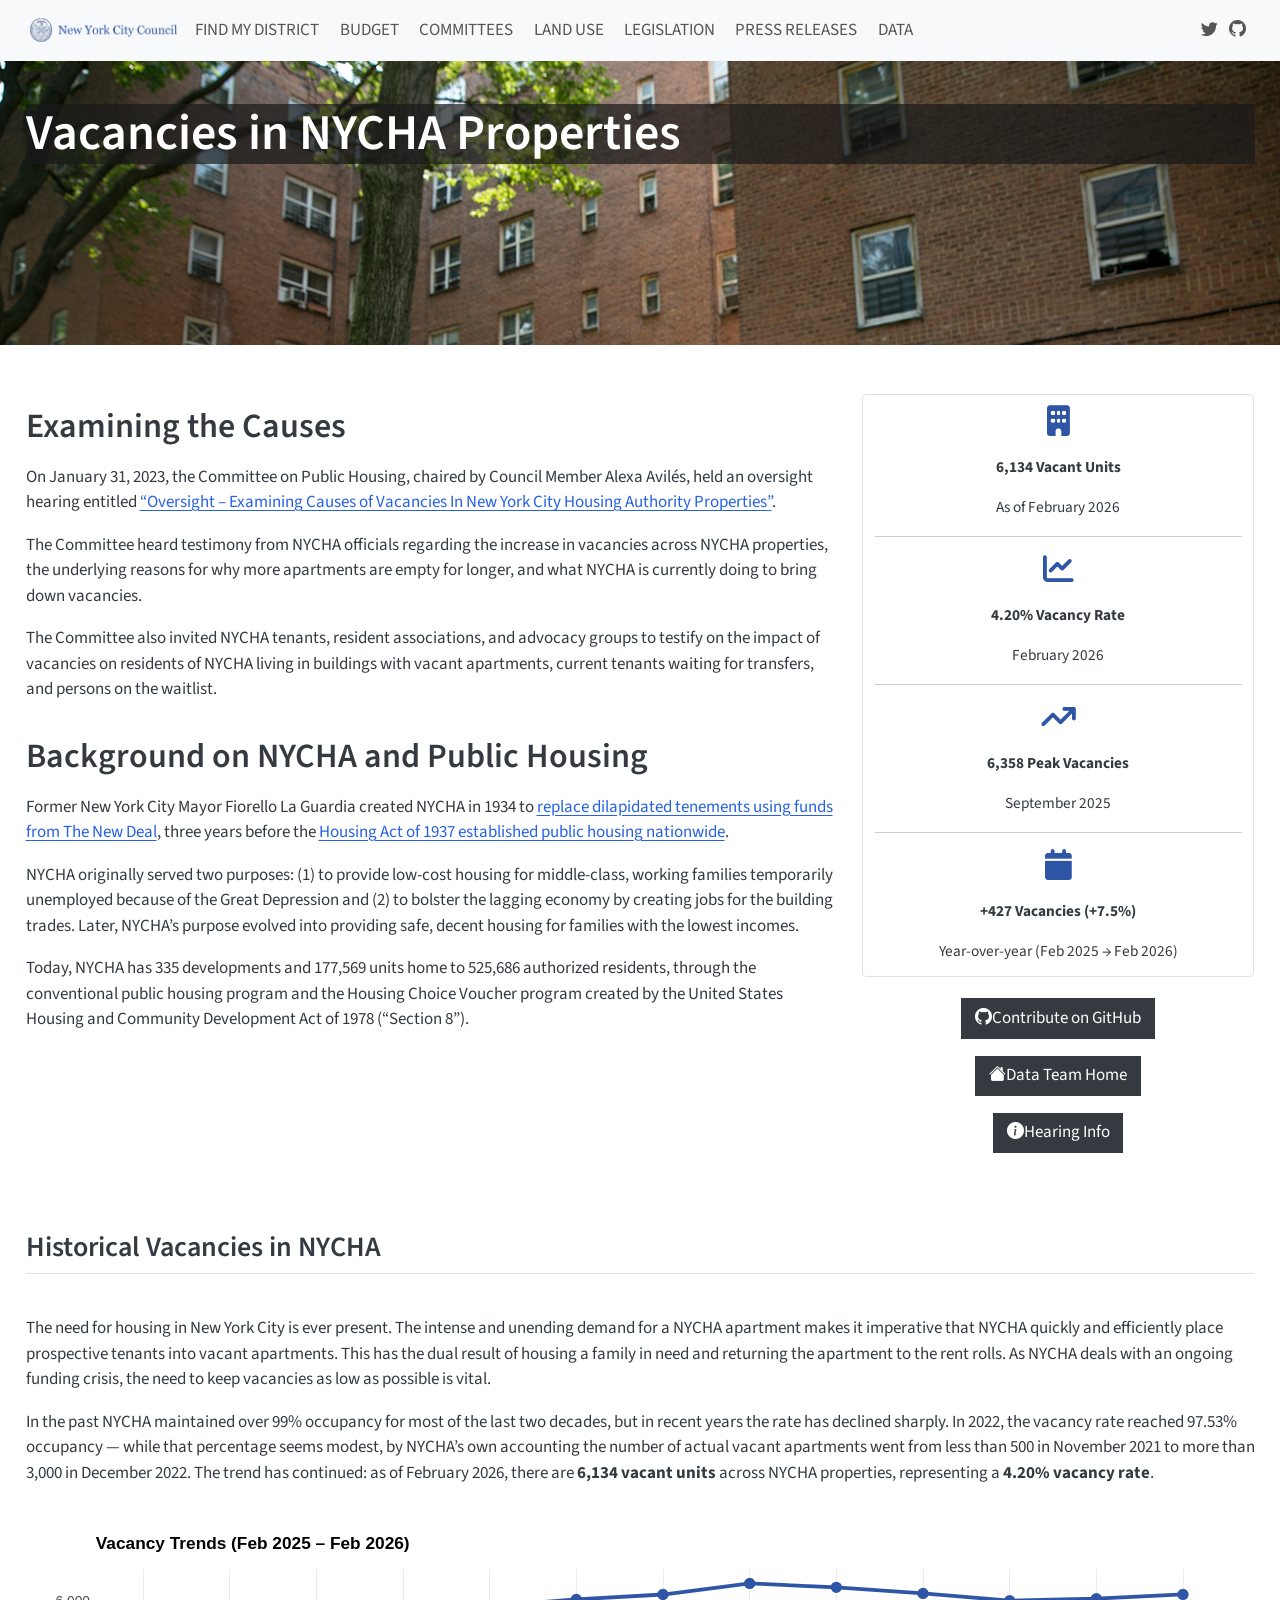
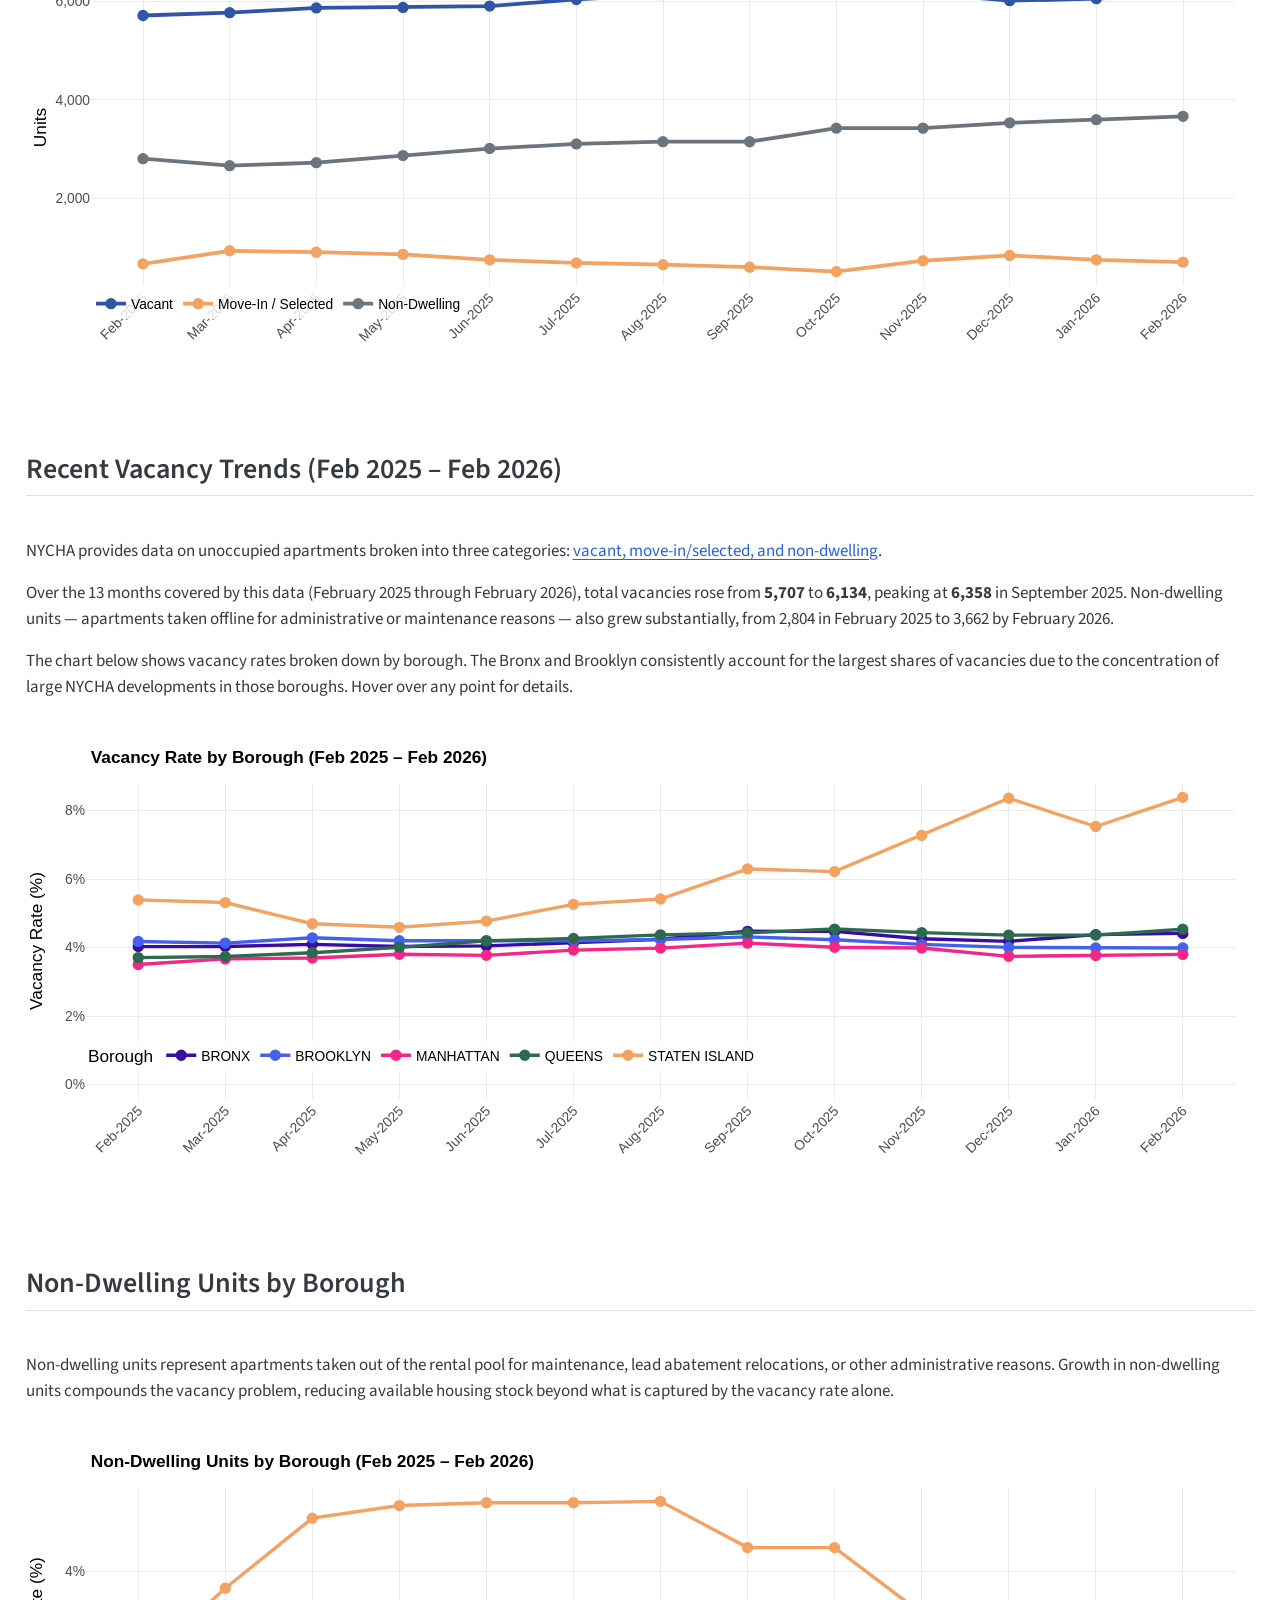
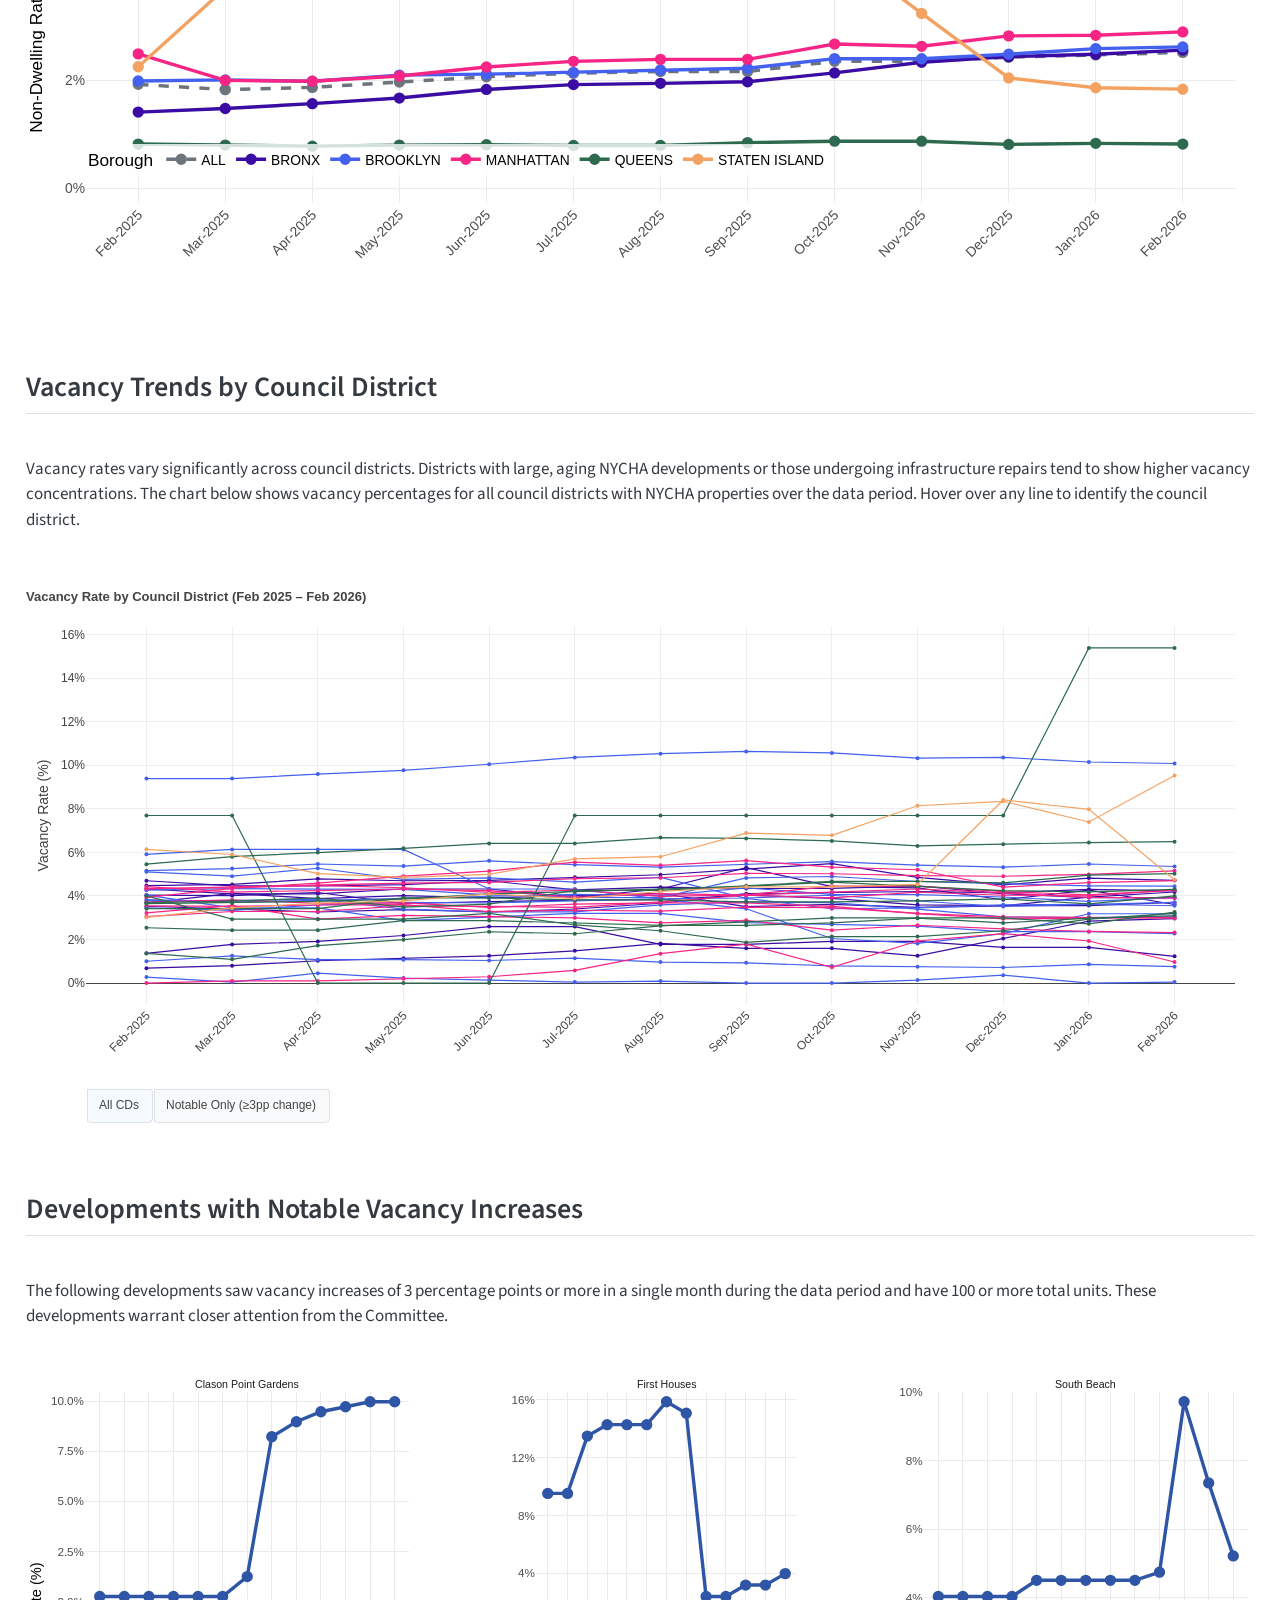
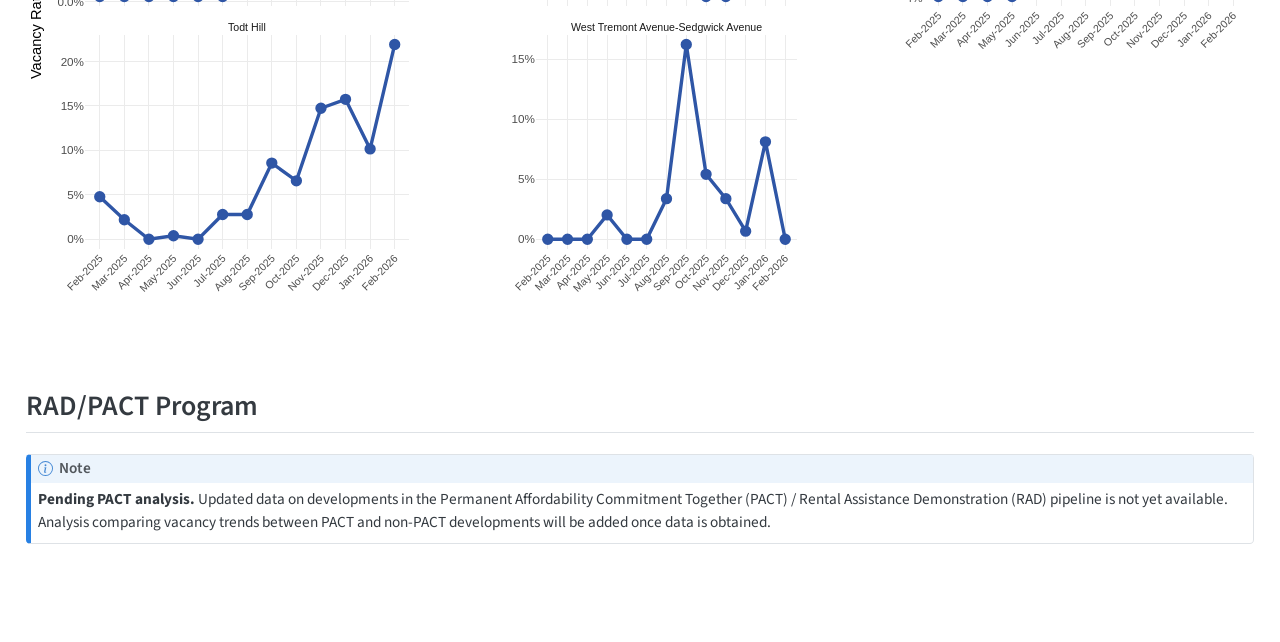
==== commit b44b98b9: "added other assets" ====
--- a/docs/index.html
+++ b/docs/index.html
@@ -207,6 +207,7 @@
 </div>
 </div>
 </div>
+<p><a href="https://github.com/NewYorkCityCouncil/NYCHA_Vacancy_Scrape" class="btn btn-block btn-secondary bi-github" role="button">Contribute on GitHub</a></p>
 <p><a href="https://council.nyc.gov/data/" class="btn btn-block btn-secondary bi-house-fill" role="button">Data Team Home</a></p>
 <p><a href="https://legistar.council.nyc.gov/MeetingDetail.aspx?ID=1075729&amp;GUID=5CFEE992-007B-4AC7-BD8D-BCADBEF26A08&amp;Options=info%7C&amp;Search=" class="btn btn-block btn-secondary bi-info-circle-fill" role="button">Hearing Info</a></p>
 </div>
@@ -221,8 +222,8 @@
 <div class="g-col-12">
 <div class="cell">
 <div class="cell-output-display">
-<div class="plotly html-widget html-fill-item" id="htmlwidget-06d5910c9798ae4ace25" style="width:100%;height:464px;"></div>
-<script type="application/json" data-for="htmlwidget-06d5910c9798ae4ace25">{"x":{"data":[{"x":[1,2,3,4,5,6,7,8,9,10,11,12,13],"y":[5707,5764,5860,5870,5899,6032,6133,6358,6278,6155,6007,6049,6134],"text":["<b>Vacant<\/b><br>Feb-2025<br>Units: <b>5,707<\/b>","<b>Vacant<\/b><br>Mar-2025<br>Units: <b>5,764<\/b>","<b>Vacant<\/b><br>Apr-2025<br>Units: <b>5,860<\/b>","<b>Vacant<\/b><br>May-2025<br>Units: <b>5,870<\/b>","<b>Vacant<\/b><br>Jun-2025<br>Units: <b>5,899<\/b>","<b>Vacant<\/b><br>Jul-2025<br>Units: <b>6,032<\/b>","<b>Vacant<\/b><br>Aug-2025<br>Units: <b>6,133<\/b>","<b>Vacant<\/b><br>Sep-2025<br>Units: <b>6,358<\/b>","<b>Vacant<\/b><br>Oct-2025<br>Units: <b>6,278<\/b>","<b>Vacant<\/b><br>Nov-2025<br>Units: <b>6,155<\/b>","<b>Vacant<\/b><br>Dec-2025<br>Units: <b>6,007<\/b>","<b>Vacant<\/b><br>Jan-2026<br>Units: <b>6,049<\/b>","<b>Vacant<\/b><br>Feb-2026<br>Units: <b>6,134<\/b>"],"type":"scatter","mode":"lines+markers","line":{"width":3.7795275590551185,"color":"rgba(47,86,166,1)","dash":"solid"},"hoveron":"points","name":"Vacant","legendgroup":"Vacant","showlegend":true,"xaxis":"x","yaxis":"y","hoverinfo":"text","marker":{"autocolorscale":false,"color":"rgba(47,86,166,1)","opacity":1,"size":9.4488188976377963,"symbol":"circle","line":{"width":1.8897637795275593,"color":"rgba(47,86,166,1)"}},"frame":null},{"x":[1,2,3,4,5,6,7,8,9,10,11,12,13],"y":[671,935,906,862,751,689,653,602,513,733,841,751,704],"text":["<b>Move-In / Selected<\/b><br>Feb-2025<br>Units: <b>  671<\/b>","<b>Move-In / Selected<\/b><br>Mar-2025<br>Units: <b>  935<\/b>","<b>Move-In / Selected<\/b><br>Apr-2025<br>Units: <b>  906<\/b>","<b>Move-In / Selected<\/b><br>May-2025<br>Units: <b>  862<\/b>","<b>Move-In / Selected<\/b><br>Jun-2025<br>Units: <b>  751<\/b>","<b>Move-In / Selected<\/b><br>Jul-2025<br>Units: <b>  689<\/b>","<b>Move-In / Selected<\/b><br>Aug-2025<br>Units: <b>  653<\/b>","<b>Move-In / Selected<\/b><br>Sep-2025<br>Units: <b>  602<\/b>","<b>Move-In / Selected<\/b><br>Oct-2025<br>Units: <b>  513<\/b>","<b>Move-In / Selected<\/b><br>Nov-2025<br>Units: <b>  733<\/b>","<b>Move-In / Selected<\/b><br>Dec-2025<br>Units: <b>  841<\/b>","<b>Move-In / Selected<\/b><br>Jan-2026<br>Units: <b>  751<\/b>","<b>Move-In / Selected<\/b><br>Feb-2026<br>Units: <b>  704<\/b>"],"type":"scatter","mode":"lines+markers","line":{"width":3.7795275590551185,"color":"rgba(244,162,97,1)","dash":"solid"},"hoveron":"points","name":"Move-In / Selected","legendgroup":"Move-In / Selected","showlegend":true,"xaxis":"x","yaxis":"y","hoverinfo":"text","marker":{"autocolorscale":false,"color":"rgba(244,162,97,1)","opacity":1,"size":9.4488188976377963,"symbol":"circle","line":{"width":1.8897637795275593,"color":"rgba(244,162,97,1)"}},"frame":null},{"x":[1,2,3,4,5,6,7,8,9,10,11,12,13],"y":[2804,2662,2722,2866,3009,3102,3148,3147,3422,3423,3531,3594,3662],"text":["<b>Non-Dwelling<\/b><br>Feb-2025<br>Units: <b>2,804<\/b>","<b>Non-Dwelling<\/b><br>Mar-2025<br>Units: <b>2,662<\/b>","<b>Non-Dwelling<\/b><br>Apr-2025<br>Units: <b>2,722<\/b>","<b>Non-Dwelling<\/b><br>May-2025<br>Units: <b>2,866<\/b>","<b>Non-Dwelling<\/b><br>Jun-2025<br>Units: <b>3,009<\/b>","<b>Non-Dwelling<\/b><br>Jul-2025<br>Units: <b>3,102<\/b>","<b>Non-Dwelling<\/b><br>Aug-2025<br>Units: <b>3,148<\/b>","<b>Non-Dwelling<\/b><br>Sep-2025<br>Units: <b>3,147<\/b>","<b>Non-Dwelling<\/b><br>Oct-2025<br>Units: <b>3,422<\/b>","<b>Non-Dwelling<\/b><br>Nov-2025<br>Units: <b>3,423<\/b>","<b>Non-Dwelling<\/b><br>Dec-2025<br>Units: <b>3,531<\/b>","<b>Non-Dwelling<\/b><br>Jan-2026<br>Units: <b>3,594<\/b>","<b>Non-Dwelling<\/b><br>Feb-2026<br>Units: <b>3,662<\/b>"],"type":"scatter","mode":"lines+markers","line":{"width":3.7795275590551185,"color":"rgba(108,117,125,1)","dash":"solid"},"hoveron":"points","name":"Non-Dwelling","legendgroup":"Non-Dwelling","showlegend":true,"xaxis":"x","yaxis":"y","hoverinfo":"text","marker":{"autocolorscale":false,"color":"rgba(108,117,125,1)","opacity":1,"size":9.4488188976377963,"symbol":"circle","line":{"width":1.8897637795275593,"color":"rgba(108,117,125,1)"}},"frame":null}],"layout":{"margin":{"t":40,"r":20,"b":80,"l":60},"paper_bgcolor":"rgba(255,255,255,1)","font":{"color":"rgba(0,0,0,1)","family":"sans-serif","size":12},"title":{"text":"<b> Vacancy Trends (Feb 2025 – Feb 2026) <\/b>","font":{"color":"rgba(0,0,0,1)","family":"","size":17.268576172685762},"x":0,"xref":"paper"},"xaxis":{"domain":[0,1],"automargin":true,"type":"linear","autorange":false,"range":[0.40000000000000002,13.6],"tickmode":"array","ticktext":["Feb-2025","Mar-2025","Apr-2025","May-2025","Jun-2025","Jul-2025","Aug-2025","Sep-2025","Oct-2025","Nov-2025","Dec-2025","Jan-2026","Feb-2026"],"tickvals":[1,2,3,4,5,6,7,8,9,10,11,12,13],"categoryorder":"array","categoryarray":["Feb-2025","Mar-2025","Apr-2025","May-2025","Jun-2025","Jul-2025","Aug-2025","Sep-2025","Oct-2025","Nov-2025","Dec-2025","Jan-2026","Feb-2026"],"nticks":null,"ticks":"","tickcolor":null,"ticklen":4.3171440431714405,"tickwidth":0,"showticklabels":true,"tickfont":{"color":"rgba(77,77,77,1)","family":"","size":13.814860938148611},"tickangle":-45,"showline":false,"linecolor":null,"linewidth":0,"showgrid":true,"gridcolor":"rgba(235,235,235,1)","gridwidth":0,"zeroline":false,"anchor":"y","title":{"text":"","font":{"color":"rgba(0,0,0,1)","family":"","size":17.268576172685762}},"hoverformat":".2f"},"yaxis":{"domain":[0,1],"automargin":true,"type":"linear","autorange":false,"range":[220.75,6650.25],"tickmode":"array","ticktext":["2,000","4,000","6,000"],"tickvals":[2000.0000000000002,4000,6000],"categoryorder":"array","categoryarray":["2,000","4,000","6,000"],"nticks":null,"ticks":"","tickcolor":null,"ticklen":4.3171440431714423,"tickwidth":0,"showticklabels":true,"tickfont":{"color":"rgba(77,77,77,1)","family":"","size":13.814860938148611},"tickangle":-0,"showline":false,"linecolor":null,"linewidth":0,"showgrid":true,"gridcolor":"rgba(235,235,235,1)","gridwidth":0,"zeroline":false,"anchor":"x","title":{"text":"Units","font":{"color":"rgba(0,0,0,1)","family":"","size":17.268576172685762}},"hoverformat":".2f"},"shapes":[{"type":"rect","fillcolor":null,"line":{"color":null,"width":0,"linetype":[]},"yref":"paper","xref":"paper","layer":"below","x0":0,"x1":1,"y0":0,"y1":1}],"showlegend":true,"legend":{"bgcolor":"rgba(255,255,255,0.8)","bordercolor":null,"borderwidth":0,"font":{"color":"rgba(0,0,0,1)","family":"","size":13.814860938148611},"title":{"text":"","font":{"color":"rgba(0,0,0,1)","family":"","size":17.268576172685762}},"orientation":"h","x":0,"y":-0.20000000000000001},"hovermode":"closest","barmode":"relative"},"config":{"doubleClick":"reset","modeBarButtonsToAdd":["hoverclosest","hovercompare"],"showSendToCloud":false,"displayModeBar":false},"source":"A","attrs":{"c9a855ceb481":{"x":{},"y":{},"colour":{},"text":{},"type":"scatter"},"c9a875acad29":{"x":{},"y":{},"colour":{},"text":{}}},"cur_data":"c9a855ceb481","visdat":{"c9a855ceb481":["function (y) ","x"],"c9a875acad29":["function (y) ","x"]},"highlight":{"on":"plotly_click","persistent":false,"dynamic":false,"selectize":false,"opacityDim":0.20000000000000001,"selected":{"opacity":1},"debounce":0},"shinyEvents":["plotly_hover","plotly_click","plotly_selected","plotly_relayout","plotly_brushed","plotly_brushing","plotly_clickannotation","plotly_doubleclick","plotly_deselect","plotly_afterplot","plotly_sunburstclick"],"base_url":"https://plot.ly"},"evals":[],"jsHooks":[]}</script>
+<div class="plotly html-widget html-fill-item" id="htmlwidget-1e8f3a379b7640819010" style="width:100%;height:464px;"></div>
+<script type="application/json" data-for="htmlwidget-1e8f3a379b7640819010">{"x":{"data":[{"x":[1,2,3,4,5,6,7,8,9,10,11,12,13],"y":[5707,5764,5860,5870,5899,6032,6133,6358,6278,6155,6007,6049,6134],"text":["<b>Vacant<\/b><br>Feb-2025<br>Units: <b>5,707<\/b>","<b>Vacant<\/b><br>Mar-2025<br>Units: <b>5,764<\/b>","<b>Vacant<\/b><br>Apr-2025<br>Units: <b>5,860<\/b>","<b>Vacant<\/b><br>May-2025<br>Units: <b>5,870<\/b>","<b>Vacant<\/b><br>Jun-2025<br>Units: <b>5,899<\/b>","<b>Vacant<\/b><br>Jul-2025<br>Units: <b>6,032<\/b>","<b>Vacant<\/b><br>Aug-2025<br>Units: <b>6,133<\/b>","<b>Vacant<\/b><br>Sep-2025<br>Units: <b>6,358<\/b>","<b>Vacant<\/b><br>Oct-2025<br>Units: <b>6,278<\/b>","<b>Vacant<\/b><br>Nov-2025<br>Units: <b>6,155<\/b>","<b>Vacant<\/b><br>Dec-2025<br>Units: <b>6,007<\/b>","<b>Vacant<\/b><br>Jan-2026<br>Units: <b>6,049<\/b>","<b>Vacant<\/b><br>Feb-2026<br>Units: <b>6,134<\/b>"],"type":"scatter","mode":"lines+markers","line":{"width":3.7795275590551185,"color":"rgba(47,86,166,1)","dash":"solid"},"hoveron":"points","name":"Vacant","legendgroup":"Vacant","showlegend":true,"xaxis":"x","yaxis":"y","hoverinfo":"text","marker":{"autocolorscale":false,"color":"rgba(47,86,166,1)","opacity":1,"size":9.4488188976377963,"symbol":"circle","line":{"width":1.8897637795275593,"color":"rgba(47,86,166,1)"}},"frame":null},{"x":[1,2,3,4,5,6,7,8,9,10,11,12,13],"y":[671,935,906,862,751,689,653,602,513,733,841,751,704],"text":["<b>Move-In / Selected<\/b><br>Feb-2025<br>Units: <b>  671<\/b>","<b>Move-In / Selected<\/b><br>Mar-2025<br>Units: <b>  935<\/b>","<b>Move-In / Selected<\/b><br>Apr-2025<br>Units: <b>  906<\/b>","<b>Move-In / Selected<\/b><br>May-2025<br>Units: <b>  862<\/b>","<b>Move-In / Selected<\/b><br>Jun-2025<br>Units: <b>  751<\/b>","<b>Move-In / Selected<\/b><br>Jul-2025<br>Units: <b>  689<\/b>","<b>Move-In / Selected<\/b><br>Aug-2025<br>Units: <b>  653<\/b>","<b>Move-In / Selected<\/b><br>Sep-2025<br>Units: <b>  602<\/b>","<b>Move-In / Selected<\/b><br>Oct-2025<br>Units: <b>  513<\/b>","<b>Move-In / Selected<\/b><br>Nov-2025<br>Units: <b>  733<\/b>","<b>Move-In / Selected<\/b><br>Dec-2025<br>Units: <b>  841<\/b>","<b>Move-In / Selected<\/b><br>Jan-2026<br>Units: <b>  751<\/b>","<b>Move-In / Selected<\/b><br>Feb-2026<br>Units: <b>  704<\/b>"],"type":"scatter","mode":"lines+markers","line":{"width":3.7795275590551185,"color":"rgba(244,162,97,1)","dash":"solid"},"hoveron":"points","name":"Move-In / Selected","legendgroup":"Move-In / Selected","showlegend":true,"xaxis":"x","yaxis":"y","hoverinfo":"text","marker":{"autocolorscale":false,"color":"rgba(244,162,97,1)","opacity":1,"size":9.4488188976377963,"symbol":"circle","line":{"width":1.8897637795275593,"color":"rgba(244,162,97,1)"}},"frame":null},{"x":[1,2,3,4,5,6,7,8,9,10,11,12,13],"y":[2804,2662,2722,2866,3009,3102,3148,3147,3422,3423,3531,3594,3662],"text":["<b>Non-Dwelling<\/b><br>Feb-2025<br>Units: <b>2,804<\/b>","<b>Non-Dwelling<\/b><br>Mar-2025<br>Units: <b>2,662<\/b>","<b>Non-Dwelling<\/b><br>Apr-2025<br>Units: <b>2,722<\/b>","<b>Non-Dwelling<\/b><br>May-2025<br>Units: <b>2,866<\/b>","<b>Non-Dwelling<\/b><br>Jun-2025<br>Units: <b>3,009<\/b>","<b>Non-Dwelling<\/b><br>Jul-2025<br>Units: <b>3,102<\/b>","<b>Non-Dwelling<\/b><br>Aug-2025<br>Units: <b>3,148<\/b>","<b>Non-Dwelling<\/b><br>Sep-2025<br>Units: <b>3,147<\/b>","<b>Non-Dwelling<\/b><br>Oct-2025<br>Units: <b>3,422<\/b>","<b>Non-Dwelling<\/b><br>Nov-2025<br>Units: <b>3,423<\/b>","<b>Non-Dwelling<\/b><br>Dec-2025<br>Units: <b>3,531<\/b>","<b>Non-Dwelling<\/b><br>Jan-2026<br>Units: <b>3,594<\/b>","<b>Non-Dwelling<\/b><br>Feb-2026<br>Units: <b>3,662<\/b>"],"type":"scatter","mode":"lines+markers","line":{"width":3.7795275590551185,"color":"rgba(108,117,125,1)","dash":"solid"},"hoveron":"points","name":"Non-Dwelling","legendgroup":"Non-Dwelling","showlegend":true,"xaxis":"x","yaxis":"y","hoverinfo":"text","marker":{"autocolorscale":false,"color":"rgba(108,117,125,1)","opacity":1,"size":9.4488188976377963,"symbol":"circle","line":{"width":1.8897637795275593,"color":"rgba(108,117,125,1)"}},"frame":null}],"layout":{"margin":{"t":40,"r":20,"b":80,"l":60},"paper_bgcolor":"rgba(255,255,255,1)","font":{"color":"rgba(0,0,0,1)","family":"sans-serif","size":12},"title":{"text":"<b> Vacancy Trends (Feb 2025 – Feb 2026) <\/b>","font":{"color":"rgba(0,0,0,1)","family":"","size":17.268576172685762},"x":0,"xref":"paper"},"xaxis":{"domain":[0,1],"automargin":true,"type":"linear","autorange":false,"range":[0.40000000000000002,13.6],"tickmode":"array","ticktext":["Feb-2025","Mar-2025","Apr-2025","May-2025","Jun-2025","Jul-2025","Aug-2025","Sep-2025","Oct-2025","Nov-2025","Dec-2025","Jan-2026","Feb-2026"],"tickvals":[1,2,3,4,5,6,7,8,9,10,11,12,13],"categoryorder":"array","categoryarray":["Feb-2025","Mar-2025","Apr-2025","May-2025","Jun-2025","Jul-2025","Aug-2025","Sep-2025","Oct-2025","Nov-2025","Dec-2025","Jan-2026","Feb-2026"],"nticks":null,"ticks":"","tickcolor":null,"ticklen":4.3171440431714405,"tickwidth":0,"showticklabels":true,"tickfont":{"color":"rgba(77,77,77,1)","family":"","size":13.814860938148611},"tickangle":-45,"showline":false,"linecolor":null,"linewidth":0,"showgrid":true,"gridcolor":"rgba(235,235,235,1)","gridwidth":0,"zeroline":false,"anchor":"y","title":{"text":"","font":{"color":"rgba(0,0,0,1)","family":"","size":17.268576172685762}},"hoverformat":".2f"},"yaxis":{"domain":[0,1],"automargin":true,"type":"linear","autorange":false,"range":[220.75,6650.25],"tickmode":"array","ticktext":["2,000","4,000","6,000"],"tickvals":[2000.0000000000002,4000,6000],"categoryorder":"array","categoryarray":["2,000","4,000","6,000"],"nticks":null,"ticks":"","tickcolor":null,"ticklen":4.3171440431714423,"tickwidth":0,"showticklabels":true,"tickfont":{"color":"rgba(77,77,77,1)","family":"","size":13.814860938148611},"tickangle":-0,"showline":false,"linecolor":null,"linewidth":0,"showgrid":true,"gridcolor":"rgba(235,235,235,1)","gridwidth":0,"zeroline":false,"anchor":"x","title":{"text":"Units","font":{"color":"rgba(0,0,0,1)","family":"","size":17.268576172685762}},"hoverformat":".2f"},"shapes":[{"type":"rect","fillcolor":null,"line":{"color":null,"width":0,"linetype":[]},"yref":"paper","xref":"paper","layer":"below","x0":0,"x1":1,"y0":0,"y1":1}],"showlegend":true,"legend":{"bgcolor":"rgba(255,255,255,0.8)","bordercolor":null,"borderwidth":0,"font":{"color":"rgba(0,0,0,1)","family":"","size":13.814860938148611},"title":{"text":"","font":{"color":"rgba(0,0,0,1)","family":"","size":17.268576172685762}},"orientation":"h","x":0,"y":-0.20000000000000001},"hovermode":"closest","barmode":"relative"},"config":{"doubleClick":"reset","modeBarButtonsToAdd":["hoverclosest","hovercompare"],"showSendToCloud":false,"displayModeBar":false},"source":"A","attrs":{"e21e58f07933":{"x":{},"y":{},"colour":{},"text":{},"type":"scatter"},"e21e13a530e3":{"x":{},"y":{},"colour":{},"text":{}}},"cur_data":"e21e58f07933","visdat":{"e21e58f07933":["function (y) ","x"],"e21e13a530e3":["function (y) ","x"]},"highlight":{"on":"plotly_click","persistent":false,"dynamic":false,"selectize":false,"opacityDim":0.20000000000000001,"selected":{"opacity":1},"debounce":0},"shinyEvents":["plotly_hover","plotly_click","plotly_selected","plotly_relayout","plotly_brushed","plotly_brushing","plotly_clickannotation","plotly_doubleclick","plotly_deselect","plotly_afterplot","plotly_sunburstclick"],"base_url":"https://plot.ly"},"evals":[],"jsHooks":[]}</script>
 </div>
 </div>
 </div>
@@ -237,8 +238,8 @@
 <div class="g-col-12">
 <div class="cell">
 <div class="cell-output-display">
-<div class="plotly html-widget html-fill-item" id="htmlwidget-1be9b0e4832028f28752" style="width:100%;height:464px;"></div>
-<script type="application/json" data-for="htmlwidget-1be9b0e4832028f28752">{"x":{"data":[{"x":[1,2,3,4,5,6,7,8,9,10,11,12,13],"y":[4.0291038766823881,4.0319797538249169,4.0952490509605433,4.0319797538249169,4.0492350166800879,4.1470148395260553,4.2419187852294948,4.4748648337743013,4.4719889566317725,4.2562981709421379,4.1815253652363973,4.377085010928333,4.4144714137812038],"text":["<b>BRONX<\/b><br>Feb-2025<br>Vacancy Rate: <b>4.03%<\/b><br>Vacant Units: 1,401","<b>BRONX<\/b><br>Mar-2025<br>Vacancy Rate: <b>4.03%<\/b><br>Vacant Units: 1,402","<b>BRONX<\/b><br>Apr-2025<br>Vacancy Rate: <b>4.1%<\/b><br>Vacant Units: 1,424","<b>BRONX<\/b><br>May-2025<br>Vacancy Rate: <b>4.03%<\/b><br>Vacant Units: 1,402","<b>BRONX<\/b><br>Jun-2025<br>Vacancy Rate: <b>4.05%<\/b><br>Vacant Units: 1,408","<b>BRONX<\/b><br>Jul-2025<br>Vacancy Rate: <b>4.15%<\/b><br>Vacant Units: 1,442","<b>BRONX<\/b><br>Aug-2025<br>Vacancy Rate: <b>4.24%<\/b><br>Vacant Units: 1,475","<b>BRONX<\/b><br>Sep-2025<br>Vacancy Rate: <b>4.47%<\/b><br>Vacant Units: 1,556","<b>BRONX<\/b><br>Oct-2025<br>Vacancy Rate: <b>4.47%<\/b><br>Vacant Units: 1,555","<b>BRONX<\/b><br>Nov-2025<br>Vacancy Rate: <b>4.26%<\/b><br>Vacant Units: 1,480","<b>BRONX<\/b><br>Dec-2025<br>Vacancy Rate: <b>4.18%<\/b><br>Vacant Units: 1,454","<b>BRONX<\/b><br>Jan-2026<br>Vacancy Rate: <b>4.38%<\/b><br>Vacant Units: 1,522","<b>BRONX<\/b><br>Feb-2026<br>Vacancy Rate: <b>4.41%<\/b><br>Vacant Units: 1,535"],"type":"scatter","mode":"lines+markers","line":{"width":3.4015748031496069,"color":"rgba(58,12,163,1)","dash":"solid"},"hoveron":"points","name":"BRONX","legendgroup":"BRONX","showlegend":true,"xaxis":"x","yaxis":"y","hoverinfo":"text","marker":{"autocolorscale":false,"color":"rgba(58,12,163,1)","opacity":1,"size":9.4488188976377963,"symbol":"circle","line":{"width":1.8897637795275593,"color":"rgba(58,12,163,1)"}},"frame":null},{"x":[1,2,3,4,5,6,7,8,9,10,11,12,13],"y":[4.179512023253765,4.1310666784109928,4.2852109574561785,4.1993305734167183,4.2015326345459343,4.1971285122875015,4.2367656126134055,4.3116356910067823,4.2301594292257558,4.0936316392143048,4.0055491940456269,3.9901347661411082,3.9879327050118909],"text":["<b>BROOKLYN<\/b><br>Feb-2025<br>Vacancy Rate: <b>4.18%<\/b><br>Vacant Units: 1,898","<b>BROOKLYN<\/b><br>Mar-2025<br>Vacancy Rate: <b>4.13%<\/b><br>Vacant Units: 1,876","<b>BROOKLYN<\/b><br>Apr-2025<br>Vacancy Rate: <b>4.29%<\/b><br>Vacant Units: 1,946","<b>BROOKLYN<\/b><br>May-2025<br>Vacancy Rate: <b>4.2%<\/b><br>Vacant Units: 1,907","<b>BROOKLYN<\/b><br>Jun-2025<br>Vacancy Rate: <b>4.2%<\/b><br>Vacant Units: 1,908","<b>BROOKLYN<\/b><br>Jul-2025<br>Vacancy Rate: <b>4.2%<\/b><br>Vacant Units: 1,906","<b>BROOKLYN<\/b><br>Aug-2025<br>Vacancy Rate: <b>4.24%<\/b><br>Vacant Units: 1,924","<b>BROOKLYN<\/b><br>Sep-2025<br>Vacancy Rate: <b>4.31%<\/b><br>Vacant Units: 1,958","<b>BROOKLYN<\/b><br>Oct-2025<br>Vacancy Rate: <b>4.23%<\/b><br>Vacant Units: 1,921","<b>BROOKLYN<\/b><br>Nov-2025<br>Vacancy Rate: <b>4.09%<\/b><br>Vacant Units: 1,859","<b>BROOKLYN<\/b><br>Dec-2025<br>Vacancy Rate: <b>4.01%<\/b><br>Vacant Units: 1,819","<b>BROOKLYN<\/b><br>Jan-2026<br>Vacancy Rate: <b>3.99%<\/b><br>Vacant Units: 1,812","<b>BROOKLYN<\/b><br>Feb-2026<br>Vacancy Rate: <b>3.99%<\/b><br>Vacant Units: 1,811"],"type":"scatter","mode":"lines+markers","line":{"width":3.4015748031496069,"color":"rgba(67,97,238,1)","dash":"solid"},"hoveron":"points","name":"BROOKLYN","legendgroup":"BROOKLYN","showlegend":true,"xaxis":"x","yaxis":"y","hoverinfo":"text","marker":{"autocolorscale":false,"color":"rgba(67,97,238,1)","opacity":1,"size":9.4488188976377963,"symbol":"circle","line":{"width":1.8897637795275593,"color":"rgba(67,97,238,1)"}},"frame":null},{"x":[1,2,3,4,5,6,7,8,9,10,11,12,13],"y":[3.5073374359857126,3.6708697336144942,3.6945388819555016,3.8042776606274478,3.7741532900116193,3.9269268838490334,3.9850238843224166,4.1291905151267381,4.0108447734216988,3.9871756250806905,3.7440289193957912,3.7698498084950725,3.8021259198691739],"text":["<b>MANHATTAN<\/b><br>Feb-2025<br>Vacancy Rate: <b>3.51%<\/b><br>Vacant Units: 1,630","<b>MANHATTAN<\/b><br>Mar-2025<br>Vacancy Rate: <b>3.67%<\/b><br>Vacant Units: 1,706","<b>MANHATTAN<\/b><br>Apr-2025<br>Vacancy Rate: <b>3.69%<\/b><br>Vacant Units: 1,717","<b>MANHATTAN<\/b><br>May-2025<br>Vacancy Rate: <b>3.8%<\/b><br>Vacant Units: 1,768","<b>MANHATTAN<\/b><br>Jun-2025<br>Vacancy Rate: <b>3.77%<\/b><br>Vacant Units: 1,754","<b>MANHATTAN<\/b><br>Jul-2025<br>Vacancy Rate: <b>3.93%<\/b><br>Vacant Units: 1,825","<b>MANHATTAN<\/b><br>Aug-2025<br>Vacancy Rate: <b>3.99%<\/b><br>Vacant Units: 1,852","<b>MANHATTAN<\/b><br>Sep-2025<br>Vacancy Rate: <b>4.13%<\/b><br>Vacant Units: 1,919","<b>MANHATTAN<\/b><br>Oct-2025<br>Vacancy Rate: <b>4.01%<\/b><br>Vacant Units: 1,864","<b>MANHATTAN<\/b><br>Nov-2025<br>Vacancy Rate: <b>3.99%<\/b><br>Vacant Units: 1,853","<b>MANHATTAN<\/b><br>Dec-2025<br>Vacancy Rate: <b>3.74%<\/b><br>Vacant Units: 1,740","<b>MANHATTAN<\/b><br>Jan-2026<br>Vacancy Rate: <b>3.77%<\/b><br>Vacant Units: 1,752","<b>MANHATTAN<\/b><br>Feb-2026<br>Vacancy Rate: <b>3.8%<\/b><br>Vacant Units: 1,767"],"type":"scatter","mode":"lines+markers","line":{"width":3.4015748031496069,"color":"rgba(247,37,133,1)","dash":"solid"},"hoveron":"points","name":"MANHATTAN","legendgroup":"MANHATTAN","showlegend":true,"xaxis":"x","yaxis":"y","hoverinfo":"text","marker":{"autocolorscale":false,"color":"rgba(247,37,133,1)","opacity":1,"size":9.4488188976377963,"symbol":"circle","line":{"width":1.8897637795275593,"color":"rgba(247,37,133,1)"}},"frame":null},{"x":[1,2,3,4,5,6,7,8,9,10,11,12,13],"y":[3.7073234297628357,3.7399009642950225,3.8506645817044562,4.0070367474589519,4.1959864477456348,4.2676570237164455,4.3719051342194417,4.4305446963773782,4.5413083137868124,4.4370602032838153,4.3653896273130055,4.3653896273130055,4.5347928068803753],"text":["<b>QUEENS<\/b><br>Feb-2025<br>Vacancy Rate: <b>3.71%<\/b><br>Vacant Units:   569","<b>QUEENS<\/b><br>Mar-2025<br>Vacancy Rate: <b>3.74%<\/b><br>Vacant Units:   574","<b>QUEENS<\/b><br>Apr-2025<br>Vacancy Rate: <b>3.85%<\/b><br>Vacant Units:   591","<b>QUEENS<\/b><br>May-2025<br>Vacancy Rate: <b>4.01%<\/b><br>Vacant Units:   615","<b>QUEENS<\/b><br>Jun-2025<br>Vacancy Rate: <b>4.2%<\/b><br>Vacant Units:   644","<b>QUEENS<\/b><br>Jul-2025<br>Vacancy Rate: <b>4.27%<\/b><br>Vacant Units:   655","<b>QUEENS<\/b><br>Aug-2025<br>Vacancy Rate: <b>4.37%<\/b><br>Vacant Units:   671","<b>QUEENS<\/b><br>Sep-2025<br>Vacancy Rate: <b>4.43%<\/b><br>Vacant Units:   680","<b>QUEENS<\/b><br>Oct-2025<br>Vacancy Rate: <b>4.54%<\/b><br>Vacant Units:   697","<b>QUEENS<\/b><br>Nov-2025<br>Vacancy Rate: <b>4.44%<\/b><br>Vacant Units:   681","<b>QUEENS<\/b><br>Dec-2025<br>Vacancy Rate: <b>4.37%<\/b><br>Vacant Units:   670","<b>QUEENS<\/b><br>Jan-2026<br>Vacancy Rate: <b>4.37%<\/b><br>Vacant Units:   670","<b>QUEENS<\/b><br>Feb-2026<br>Vacancy Rate: <b>4.53%<\/b><br>Vacant Units:   696"],"type":"scatter","mode":"lines+markers","line":{"width":3.4015748031496069,"color":"rgba(45,106,79,1)","dash":"solid"},"hoveron":"points","name":"QUEENS","legendgroup":"QUEENS","showlegend":true,"xaxis":"x","yaxis":"y","hoverinfo":"text","marker":{"autocolorscale":false,"color":"rgba(45,106,79,1)","opacity":1,"size":9.4488188976377963,"symbol":"circle","line":{"width":1.8897637795275593,"color":"rgba(45,106,79,1)"}},"frame":null},{"x":[1,2,3,4,5,6,7,8,9,10,11,12,13],"y":[5.3921568627450984,5.3147574819401449,4.6955624355005154,4.5923632610939107,4.7729618163054699,5.2631578947368416,5.4179566563467496,6.29514963880289,6.2177502579979356,7.2755417956656343,8.3591331269349833,7.5335397316821471,8.3849329205366363],"text":["<b>STATEN ISLAND<\/b><br>Feb-2025<br>Vacancy Rate: <b>5.39%<\/b><br>Vacant Units:   209","<b>STATEN ISLAND<\/b><br>Mar-2025<br>Vacancy Rate: <b>5.31%<\/b><br>Vacant Units:   206","<b>STATEN ISLAND<\/b><br>Apr-2025<br>Vacancy Rate: <b>4.7%<\/b><br>Vacant Units:   182","<b>STATEN ISLAND<\/b><br>May-2025<br>Vacancy Rate: <b>4.59%<\/b><br>Vacant Units:   178","<b>STATEN ISLAND<\/b><br>Jun-2025<br>Vacancy Rate: <b>4.77%<\/b><br>Vacant Units:   185","<b>STATEN ISLAND<\/b><br>Jul-2025<br>Vacancy Rate: <b>5.26%<\/b><br>Vacant Units:   204","<b>STATEN ISLAND<\/b><br>Aug-2025<br>Vacancy Rate: <b>5.42%<\/b><br>Vacant Units:   210","<b>STATEN ISLAND<\/b><br>Sep-2025<br>Vacancy Rate: <b>6.3%<\/b><br>Vacant Units:   244","<b>STATEN ISLAND<\/b><br>Oct-2025<br>Vacancy Rate: <b>6.22%<\/b><br>Vacant Units:   241","<b>STATEN ISLAND<\/b><br>Nov-2025<br>Vacancy Rate: <b>7.28%<\/b><br>Vacant Units:   282","<b>STATEN ISLAND<\/b><br>Dec-2025<br>Vacancy Rate: <b>8.36%<\/b><br>Vacant Units:   324","<b>STATEN ISLAND<\/b><br>Jan-2026<br>Vacancy Rate: <b>7.53%<\/b><br>Vacant Units:   292","<b>STATEN ISLAND<\/b><br>Feb-2026<br>Vacancy Rate: <b>8.38%<\/b><br>Vacant Units:   325"],"type":"scatter","mode":"lines+markers","line":{"width":3.4015748031496069,"color":"rgba(244,162,97,1)","dash":"solid"},"hoveron":"points","name":"STATEN ISLAND","legendgroup":"STATEN ISLAND","showlegend":true,"xaxis":"x","yaxis":"y","hoverinfo":"text","marker":{"autocolorscale":false,"color":"rgba(244,162,97,1)","opacity":1,"size":9.4488188976377963,"symbol":"circle","line":{"width":1.8897637795275593,"color":"rgba(244,162,97,1)"}},"frame":null}],"layout":{"margin":{"t":40,"r":20,"b":80,"l":60},"paper_bgcolor":"rgba(255,255,255,1)","font":{"color":"rgba(0,0,0,1)","family":"sans-serif","size":12},"title":{"text":"<b> Vacancy Rate by Borough (Feb 2025 – Feb 2026) <\/b>","font":{"color":"rgba(0,0,0,1)","family":"","size":17.268576172685762},"x":0,"xref":"paper"},"xaxis":{"domain":[0,1],"automargin":true,"type":"linear","autorange":false,"range":[0.40000000000000002,13.6],"tickmode":"array","ticktext":["Feb-2025","Mar-2025","Apr-2025","May-2025","Jun-2025","Jul-2025","Aug-2025","Sep-2025","Oct-2025","Nov-2025","Dec-2025","Jan-2026","Feb-2026"],"tickvals":[1,2,3,4,5,6,7,8,9,10,11,12,13],"categoryorder":"array","categoryarray":["Feb-2025","Mar-2025","Apr-2025","May-2025","Jun-2025","Jul-2025","Aug-2025","Sep-2025","Oct-2025","Nov-2025","Dec-2025","Jan-2026","Feb-2026"],"nticks":null,"ticks":"","tickcolor":null,"ticklen":4.3171440431714405,"tickwidth":0,"showticklabels":true,"tickfont":{"color":"rgba(77,77,77,1)","family":"","size":13.814860938148611},"tickangle":-45,"showline":false,"linecolor":null,"linewidth":0,"showgrid":true,"gridcolor":"rgba(235,235,235,1)","gridwidth":0,"zeroline":false,"anchor":"y","title":{"text":"","font":{"color":"rgba(0,0,0,1)","family":"","size":17.268576172685762}},"hoverformat":".2f"},"yaxis":{"domain":[0,1],"automargin":true,"type":"linear","autorange":false,"range":[-0.41924664602683182,8.8041795665634677],"tickmode":"array","ticktext":["0%","2%","4%","6%","8%"],"tickvals":[-5.5511151231257827e-17,2,3.9999999999999996,6,8],"categoryorder":"array","categoryarray":["0%","2%","4%","6%","8%"],"nticks":null,"ticks":"","tickcolor":null,"ticklen":4.3171440431714423,"tickwidth":0,"showticklabels":true,"tickfont":{"color":"rgba(77,77,77,1)","family":"","size":13.814860938148611},"tickangle":-0,"showline":false,"linecolor":null,"linewidth":0,"showgrid":true,"gridcolor":"rgba(235,235,235,1)","gridwidth":0,"zeroline":false,"anchor":"x","title":{"text":"Vacancy Rate (%)","font":{"color":"rgba(0,0,0,1)","family":"","size":17.268576172685762}},"hoverformat":".2f"},"shapes":[{"type":"rect","fillcolor":null,"line":{"color":null,"width":0,"linetype":[]},"yref":"paper","xref":"paper","layer":"below","x0":0,"x1":1,"y0":0,"y1":1}],"showlegend":true,"legend":{"bgcolor":"rgba(255,255,255,0.8)","bordercolor":null,"borderwidth":0,"font":{"color":"rgba(0,0,0,1)","family":"","size":13.814860938148611},"title":{"text":"Borough","font":{"color":"rgba(0,0,0,1)","family":"","size":17.268576172685762}},"orientation":"h","x":0,"y":-0.20000000000000001},"hovermode":"closest","barmode":"relative"},"config":{"doubleClick":"reset","modeBarButtonsToAdd":["hoverclosest","hovercompare"],"showSendToCloud":false,"displayModeBar":false},"source":"A","attrs":{"c9a81f164523":{"x":{},"y":{},"colour":{},"text":{},"type":"scatter"},"c9a86f150cc6":{"x":{},"y":{},"colour":{},"text":{}}},"cur_data":"c9a81f164523","visdat":{"c9a81f164523":["function (y) ","x"],"c9a86f150cc6":["function (y) ","x"]},"highlight":{"on":"plotly_click","persistent":false,"dynamic":false,"selectize":false,"opacityDim":0.20000000000000001,"selected":{"opacity":1},"debounce":0},"shinyEvents":["plotly_hover","plotly_click","plotly_selected","plotly_relayout","plotly_brushed","plotly_brushing","plotly_clickannotation","plotly_doubleclick","plotly_deselect","plotly_afterplot","plotly_sunburstclick"],"base_url":"https://plot.ly"},"evals":[],"jsHooks":[]}</script>
+<div class="plotly html-widget html-fill-item" id="htmlwidget-508826e7919efe89bf9d" style="width:100%;height:464px;"></div>
+<script type="application/json" data-for="htmlwidget-508826e7919efe89bf9d">{"x":{"data":[{"x":[1,2,3,4,5,6,7,8,9,10,11,12,13],"y":[4.0291038766823881,4.0319797538249169,4.0952490509605433,4.0319797538249169,4.0492350166800879,4.1470148395260553,4.2419187852294948,4.4748648337743013,4.4719889566317725,4.2562981709421379,4.1815253652363973,4.377085010928333,4.4144714137812038],"text":["<b>BRONX<\/b><br>Feb-2025<br>Vacancy Rate: <b>4.03%<\/b><br>Vacant Units: 1,401","<b>BRONX<\/b><br>Mar-2025<br>Vacancy Rate: <b>4.03%<\/b><br>Vacant Units: 1,402","<b>BRONX<\/b><br>Apr-2025<br>Vacancy Rate: <b>4.1%<\/b><br>Vacant Units: 1,424","<b>BRONX<\/b><br>May-2025<br>Vacancy Rate: <b>4.03%<\/b><br>Vacant Units: 1,402","<b>BRONX<\/b><br>Jun-2025<br>Vacancy Rate: <b>4.05%<\/b><br>Vacant Units: 1,408","<b>BRONX<\/b><br>Jul-2025<br>Vacancy Rate: <b>4.15%<\/b><br>Vacant Units: 1,442","<b>BRONX<\/b><br>Aug-2025<br>Vacancy Rate: <b>4.24%<\/b><br>Vacant Units: 1,475","<b>BRONX<\/b><br>Sep-2025<br>Vacancy Rate: <b>4.47%<\/b><br>Vacant Units: 1,556","<b>BRONX<\/b><br>Oct-2025<br>Vacancy Rate: <b>4.47%<\/b><br>Vacant Units: 1,555","<b>BRONX<\/b><br>Nov-2025<br>Vacancy Rate: <b>4.26%<\/b><br>Vacant Units: 1,480","<b>BRONX<\/b><br>Dec-2025<br>Vacancy Rate: <b>4.18%<\/b><br>Vacant Units: 1,454","<b>BRONX<\/b><br>Jan-2026<br>Vacancy Rate: <b>4.38%<\/b><br>Vacant Units: 1,522","<b>BRONX<\/b><br>Feb-2026<br>Vacancy Rate: <b>4.41%<\/b><br>Vacant Units: 1,535"],"type":"scatter","mode":"lines+markers","line":{"width":3.4015748031496069,"color":"rgba(58,12,163,1)","dash":"solid"},"hoveron":"points","name":"BRONX","legendgroup":"BRONX","showlegend":true,"xaxis":"x","yaxis":"y","hoverinfo":"text","marker":{"autocolorscale":false,"color":"rgba(58,12,163,1)","opacity":1,"size":9.4488188976377963,"symbol":"circle","line":{"width":1.8897637795275593,"color":"rgba(58,12,163,1)"}},"frame":null},{"x":[1,2,3,4,5,6,7,8,9,10,11,12,13],"y":[4.179512023253765,4.1310666784109928,4.2852109574561785,4.1993305734167183,4.2015326345459343,4.1971285122875015,4.2367656126134055,4.3116356910067823,4.2301594292257558,4.0936316392143048,4.0055491940456269,3.9901347661411082,3.9879327050118909],"text":["<b>BROOKLYN<\/b><br>Feb-2025<br>Vacancy Rate: <b>4.18%<\/b><br>Vacant Units: 1,898","<b>BROOKLYN<\/b><br>Mar-2025<br>Vacancy Rate: <b>4.13%<\/b><br>Vacant Units: 1,876","<b>BROOKLYN<\/b><br>Apr-2025<br>Vacancy Rate: <b>4.29%<\/b><br>Vacant Units: 1,946","<b>BROOKLYN<\/b><br>May-2025<br>Vacancy Rate: <b>4.2%<\/b><br>Vacant Units: 1,907","<b>BROOKLYN<\/b><br>Jun-2025<br>Vacancy Rate: <b>4.2%<\/b><br>Vacant Units: 1,908","<b>BROOKLYN<\/b><br>Jul-2025<br>Vacancy Rate: <b>4.2%<\/b><br>Vacant Units: 1,906","<b>BROOKLYN<\/b><br>Aug-2025<br>Vacancy Rate: <b>4.24%<\/b><br>Vacant Units: 1,924","<b>BROOKLYN<\/b><br>Sep-2025<br>Vacancy Rate: <b>4.31%<\/b><br>Vacant Units: 1,958","<b>BROOKLYN<\/b><br>Oct-2025<br>Vacancy Rate: <b>4.23%<\/b><br>Vacant Units: 1,921","<b>BROOKLYN<\/b><br>Nov-2025<br>Vacancy Rate: <b>4.09%<\/b><br>Vacant Units: 1,859","<b>BROOKLYN<\/b><br>Dec-2025<br>Vacancy Rate: <b>4.01%<\/b><br>Vacant Units: 1,819","<b>BROOKLYN<\/b><br>Jan-2026<br>Vacancy Rate: <b>3.99%<\/b><br>Vacant Units: 1,812","<b>BROOKLYN<\/b><br>Feb-2026<br>Vacancy Rate: <b>3.99%<\/b><br>Vacant Units: 1,811"],"type":"scatter","mode":"lines+markers","line":{"width":3.4015748031496069,"color":"rgba(67,97,238,1)","dash":"solid"},"hoveron":"points","name":"BROOKLYN","legendgroup":"BROOKLYN","showlegend":true,"xaxis":"x","yaxis":"y","hoverinfo":"text","marker":{"autocolorscale":false,"color":"rgba(67,97,238,1)","opacity":1,"size":9.4488188976377963,"symbol":"circle","line":{"width":1.8897637795275593,"color":"rgba(67,97,238,1)"}},"frame":null},{"x":[1,2,3,4,5,6,7,8,9,10,11,12,13],"y":[3.5073374359857126,3.6708697336144942,3.6945388819555016,3.8042776606274478,3.7741532900116193,3.9269268838490334,3.9850238843224166,4.1291905151267381,4.0108447734216988,3.9871756250806905,3.7440289193957912,3.7698498084950725,3.8021259198691739],"text":["<b>MANHATTAN<\/b><br>Feb-2025<br>Vacancy Rate: <b>3.51%<\/b><br>Vacant Units: 1,630","<b>MANHATTAN<\/b><br>Mar-2025<br>Vacancy Rate: <b>3.67%<\/b><br>Vacant Units: 1,706","<b>MANHATTAN<\/b><br>Apr-2025<br>Vacancy Rate: <b>3.69%<\/b><br>Vacant Units: 1,717","<b>MANHATTAN<\/b><br>May-2025<br>Vacancy Rate: <b>3.8%<\/b><br>Vacant Units: 1,768","<b>MANHATTAN<\/b><br>Jun-2025<br>Vacancy Rate: <b>3.77%<\/b><br>Vacant Units: 1,754","<b>MANHATTAN<\/b><br>Jul-2025<br>Vacancy Rate: <b>3.93%<\/b><br>Vacant Units: 1,825","<b>MANHATTAN<\/b><br>Aug-2025<br>Vacancy Rate: <b>3.99%<\/b><br>Vacant Units: 1,852","<b>MANHATTAN<\/b><br>Sep-2025<br>Vacancy Rate: <b>4.13%<\/b><br>Vacant Units: 1,919","<b>MANHATTAN<\/b><br>Oct-2025<br>Vacancy Rate: <b>4.01%<\/b><br>Vacant Units: 1,864","<b>MANHATTAN<\/b><br>Nov-2025<br>Vacancy Rate: <b>3.99%<\/b><br>Vacant Units: 1,853","<b>MANHATTAN<\/b><br>Dec-2025<br>Vacancy Rate: <b>3.74%<\/b><br>Vacant Units: 1,740","<b>MANHATTAN<\/b><br>Jan-2026<br>Vacancy Rate: <b>3.77%<\/b><br>Vacant Units: 1,752","<b>MANHATTAN<\/b><br>Feb-2026<br>Vacancy Rate: <b>3.8%<\/b><br>Vacant Units: 1,767"],"type":"scatter","mode":"lines+markers","line":{"width":3.4015748031496069,"color":"rgba(247,37,133,1)","dash":"solid"},"hoveron":"points","name":"MANHATTAN","legendgroup":"MANHATTAN","showlegend":true,"xaxis":"x","yaxis":"y","hoverinfo":"text","marker":{"autocolorscale":false,"color":"rgba(247,37,133,1)","opacity":1,"size":9.4488188976377963,"symbol":"circle","line":{"width":1.8897637795275593,"color":"rgba(247,37,133,1)"}},"frame":null},{"x":[1,2,3,4,5,6,7,8,9,10,11,12,13],"y":[3.7073234297628357,3.7399009642950225,3.8506645817044562,4.0070367474589519,4.1959864477456348,4.2676570237164455,4.3719051342194417,4.4305446963773782,4.5413083137868124,4.4370602032838153,4.3653896273130055,4.3653896273130055,4.5347928068803753],"text":["<b>QUEENS<\/b><br>Feb-2025<br>Vacancy Rate: <b>3.71%<\/b><br>Vacant Units:   569","<b>QUEENS<\/b><br>Mar-2025<br>Vacancy Rate: <b>3.74%<\/b><br>Vacant Units:   574","<b>QUEENS<\/b><br>Apr-2025<br>Vacancy Rate: <b>3.85%<\/b><br>Vacant Units:   591","<b>QUEENS<\/b><br>May-2025<br>Vacancy Rate: <b>4.01%<\/b><br>Vacant Units:   615","<b>QUEENS<\/b><br>Jun-2025<br>Vacancy Rate: <b>4.2%<\/b><br>Vacant Units:   644","<b>QUEENS<\/b><br>Jul-2025<br>Vacancy Rate: <b>4.27%<\/b><br>Vacant Units:   655","<b>QUEENS<\/b><br>Aug-2025<br>Vacancy Rate: <b>4.37%<\/b><br>Vacant Units:   671","<b>QUEENS<\/b><br>Sep-2025<br>Vacancy Rate: <b>4.43%<\/b><br>Vacant Units:   680","<b>QUEENS<\/b><br>Oct-2025<br>Vacancy Rate: <b>4.54%<\/b><br>Vacant Units:   697","<b>QUEENS<\/b><br>Nov-2025<br>Vacancy Rate: <b>4.44%<\/b><br>Vacant Units:   681","<b>QUEENS<\/b><br>Dec-2025<br>Vacancy Rate: <b>4.37%<\/b><br>Vacant Units:   670","<b>QUEENS<\/b><br>Jan-2026<br>Vacancy Rate: <b>4.37%<\/b><br>Vacant Units:   670","<b>QUEENS<\/b><br>Feb-2026<br>Vacancy Rate: <b>4.53%<\/b><br>Vacant Units:   696"],"type":"scatter","mode":"lines+markers","line":{"width":3.4015748031496069,"color":"rgba(45,106,79,1)","dash":"solid"},"hoveron":"points","name":"QUEENS","legendgroup":"QUEENS","showlegend":true,"xaxis":"x","yaxis":"y","hoverinfo":"text","marker":{"autocolorscale":false,"color":"rgba(45,106,79,1)","opacity":1,"size":9.4488188976377963,"symbol":"circle","line":{"width":1.8897637795275593,"color":"rgba(45,106,79,1)"}},"frame":null},{"x":[1,2,3,4,5,6,7,8,9,10,11,12,13],"y":[5.3921568627450984,5.3147574819401449,4.6955624355005154,4.5923632610939107,4.7729618163054699,5.2631578947368416,5.4179566563467496,6.29514963880289,6.2177502579979356,7.2755417956656343,8.3591331269349833,7.5335397316821471,8.3849329205366363],"text":["<b>STATEN ISLAND<\/b><br>Feb-2025<br>Vacancy Rate: <b>5.39%<\/b><br>Vacant Units:   209","<b>STATEN ISLAND<\/b><br>Mar-2025<br>Vacancy Rate: <b>5.31%<\/b><br>Vacant Units:   206","<b>STATEN ISLAND<\/b><br>Apr-2025<br>Vacancy Rate: <b>4.7%<\/b><br>Vacant Units:   182","<b>STATEN ISLAND<\/b><br>May-2025<br>Vacancy Rate: <b>4.59%<\/b><br>Vacant Units:   178","<b>STATEN ISLAND<\/b><br>Jun-2025<br>Vacancy Rate: <b>4.77%<\/b><br>Vacant Units:   185","<b>STATEN ISLAND<\/b><br>Jul-2025<br>Vacancy Rate: <b>5.26%<\/b><br>Vacant Units:   204","<b>STATEN ISLAND<\/b><br>Aug-2025<br>Vacancy Rate: <b>5.42%<\/b><br>Vacant Units:   210","<b>STATEN ISLAND<\/b><br>Sep-2025<br>Vacancy Rate: <b>6.3%<\/b><br>Vacant Units:   244","<b>STATEN ISLAND<\/b><br>Oct-2025<br>Vacancy Rate: <b>6.22%<\/b><br>Vacant Units:   241","<b>STATEN ISLAND<\/b><br>Nov-2025<br>Vacancy Rate: <b>7.28%<\/b><br>Vacant Units:   282","<b>STATEN ISLAND<\/b><br>Dec-2025<br>Vacancy Rate: <b>8.36%<\/b><br>Vacant Units:   324","<b>STATEN ISLAND<\/b><br>Jan-2026<br>Vacancy Rate: <b>7.53%<\/b><br>Vacant Units:   292","<b>STATEN ISLAND<\/b><br>Feb-2026<br>Vacancy Rate: <b>8.38%<\/b><br>Vacant Units:   325"],"type":"scatter","mode":"lines+markers","line":{"width":3.4015748031496069,"color":"rgba(244,162,97,1)","dash":"solid"},"hoveron":"points","name":"STATEN ISLAND","legendgroup":"STATEN ISLAND","showlegend":true,"xaxis":"x","yaxis":"y","hoverinfo":"text","marker":{"autocolorscale":false,"color":"rgba(244,162,97,1)","opacity":1,"size":9.4488188976377963,"symbol":"circle","line":{"width":1.8897637795275593,"color":"rgba(244,162,97,1)"}},"frame":null}],"layout":{"margin":{"t":40,"r":20,"b":80,"l":60},"paper_bgcolor":"rgba(255,255,255,1)","font":{"color":"rgba(0,0,0,1)","family":"sans-serif","size":12},"title":{"text":"<b> Vacancy Rate by Borough (Feb 2025 – Feb 2026) <\/b>","font":{"color":"rgba(0,0,0,1)","family":"","size":17.268576172685762},"x":0,"xref":"paper"},"xaxis":{"domain":[0,1],"automargin":true,"type":"linear","autorange":false,"range":[0.40000000000000002,13.6],"tickmode":"array","ticktext":["Feb-2025","Mar-2025","Apr-2025","May-2025","Jun-2025","Jul-2025","Aug-2025","Sep-2025","Oct-2025","Nov-2025","Dec-2025","Jan-2026","Feb-2026"],"tickvals":[1,2,3,4,5,6,7,8,9,10,11,12,13],"categoryorder":"array","categoryarray":["Feb-2025","Mar-2025","Apr-2025","May-2025","Jun-2025","Jul-2025","Aug-2025","Sep-2025","Oct-2025","Nov-2025","Dec-2025","Jan-2026","Feb-2026"],"nticks":null,"ticks":"","tickcolor":null,"ticklen":4.3171440431714405,"tickwidth":0,"showticklabels":true,"tickfont":{"color":"rgba(77,77,77,1)","family":"","size":13.814860938148611},"tickangle":-45,"showline":false,"linecolor":null,"linewidth":0,"showgrid":true,"gridcolor":"rgba(235,235,235,1)","gridwidth":0,"zeroline":false,"anchor":"y","title":{"text":"","font":{"color":"rgba(0,0,0,1)","family":"","size":17.268576172685762}},"hoverformat":".2f"},"yaxis":{"domain":[0,1],"automargin":true,"type":"linear","autorange":false,"range":[-0.41924664602683182,8.8041795665634677],"tickmode":"array","ticktext":["0%","2%","4%","6%","8%"],"tickvals":[-5.5511151231257827e-17,2,3.9999999999999996,6,8],"categoryorder":"array","categoryarray":["0%","2%","4%","6%","8%"],"nticks":null,"ticks":"","tickcolor":null,"ticklen":4.3171440431714423,"tickwidth":0,"showticklabels":true,"tickfont":{"color":"rgba(77,77,77,1)","family":"","size":13.814860938148611},"tickangle":-0,"showline":false,"linecolor":null,"linewidth":0,"showgrid":true,"gridcolor":"rgba(235,235,235,1)","gridwidth":0,"zeroline":false,"anchor":"x","title":{"text":"Vacancy Rate (%)","font":{"color":"rgba(0,0,0,1)","family":"","size":17.268576172685762}},"hoverformat":".2f"},"shapes":[{"type":"rect","fillcolor":null,"line":{"color":null,"width":0,"linetype":[]},"yref":"paper","xref":"paper","layer":"below","x0":0,"x1":1,"y0":0,"y1":1}],"showlegend":true,"legend":{"bgcolor":"rgba(255,255,255,0.8)","bordercolor":null,"borderwidth":0,"font":{"color":"rgba(0,0,0,1)","family":"","size":13.814860938148611},"title":{"text":"Borough","font":{"color":"rgba(0,0,0,1)","family":"","size":17.268576172685762}},"orientation":"h","x":0,"y":-0.20000000000000001},"hovermode":"closest","barmode":"relative"},"config":{"doubleClick":"reset","modeBarButtonsToAdd":["hoverclosest","hovercompare"],"showSendToCloud":false,"displayModeBar":false},"source":"A","attrs":{"e21e24eaf5c":{"x":{},"y":{},"colour":{},"text":{},"type":"scatter"},"e21e7bdac232":{"x":{},"y":{},"colour":{},"text":{}}},"cur_data":"e21e24eaf5c","visdat":{"e21e24eaf5c":["function (y) ","x"],"e21e7bdac232":["function (y) ","x"]},"highlight":{"on":"plotly_click","persistent":false,"dynamic":false,"selectize":false,"opacityDim":0.20000000000000001,"selected":{"opacity":1},"debounce":0},"shinyEvents":["plotly_hover","plotly_click","plotly_selected","plotly_relayout","plotly_brushed","plotly_brushing","plotly_clickannotation","plotly_doubleclick","plotly_deselect","plotly_afterplot","plotly_sunburstclick"],"base_url":"https://plot.ly"},"evals":[],"jsHooks":[]}</script>
 </div>
 </div>
 </div>
@@ -251,8 +252,8 @@
 <div class="g-col-12">
 <div class="cell">
 <div class="cell-output-display">
-<div class="plotly html-widget html-fill-item" id="htmlwidget-9a0197676b9f9bd62f6f" style="width:100%;height:464px;"></div>
-<script type="application/json" data-for="htmlwidget-9a0197676b9f9bd62f6f">{"x":{"data":[{"x":[1,2,3,4,5,6,7,8,9,10,11,12,13],"y":[1.920140244194726,1.8229006169922826,1.8639877834158503,1.9625969828324124,2.0605213961419149,2.1242065040984448,2.15570666502318,2.1550218789161204,2.3433380583574719,2.3440228444645315,2.4179797440269533,2.461121268771699,2.5076867240517426],"text":["<b>All City<\/b><br>Feb-2025<br>Non-Dwelling Rate: <b>1.92%<\/b><br>Non-Dwelling Units: 2,804","<b>All City<\/b><br>Mar-2025<br>Non-Dwelling Rate: <b>1.82%<\/b><br>Non-Dwelling Units: 2,662","<b>All City<\/b><br>Apr-2025<br>Non-Dwelling Rate: <b>1.86%<\/b><br>Non-Dwelling Units: 2,722","<b>All City<\/b><br>May-2025<br>Non-Dwelling Rate: <b>1.96%<\/b><br>Non-Dwelling Units: 2,866","<b>All City<\/b><br>Jun-2025<br>Non-Dwelling Rate: <b>2.06%<\/b><br>Non-Dwelling Units: 3,009","<b>All City<\/b><br>Jul-2025<br>Non-Dwelling Rate: <b>2.12%<\/b><br>Non-Dwelling Units: 3,102","<b>All City<\/b><br>Aug-2025<br>Non-Dwelling Rate: <b>2.16%<\/b><br>Non-Dwelling Units: 3,148","<b>All City<\/b><br>Sep-2025<br>Non-Dwelling Rate: <b>2.16%<\/b><br>Non-Dwelling Units: 3,147","<b>All City<\/b><br>Oct-2025<br>Non-Dwelling Rate: <b>2.34%<\/b><br>Non-Dwelling Units: 3,422","<b>All City<\/b><br>Nov-2025<br>Non-Dwelling Rate: <b>2.34%<\/b><br>Non-Dwelling Units: 3,423","<b>All City<\/b><br>Dec-2025<br>Non-Dwelling Rate: <b>2.42%<\/b><br>Non-Dwelling Units: 3,531","<b>All City<\/b><br>Jan-2026<br>Non-Dwelling Rate: <b>2.46%<\/b><br>Non-Dwelling Units: 3,594","<b>All City<\/b><br>Feb-2026<br>Non-Dwelling Rate: <b>2.51%<\/b><br>Non-Dwelling Units: 3,662"],"type":"scatter","mode":"lines+markers","line":{"width":3.4015748031496069,"color":"rgba(108,117,125,1)","dash":"dash"},"hoveron":"points","name":"ALL","legendgroup":"ALL","showlegend":true,"xaxis":"x","yaxis":"y","hoverinfo":"text","marker":{"autocolorscale":false,"color":"rgba(108,117,125,1)","opacity":1,"size":9.4488188976377963,"symbol":"circle","line":{"width":1.8897637795275593,"color":"rgba(108,117,125,1)"}},"frame":null},{"x":[1,2,3,4,5,6,7,8,9,10,11,12,13],"y":[1.409179799838951,1.4753249741171057,1.5644771655354883,1.6680087426665133,1.8261819855055792,1.9153341769239618,1.9383411940641897,1.9670999654894743,2.1310249626135973,2.3265846083055335,2.4301161854365581,2.4732543425744851,2.550903025422754],"text":["<b>BRONX<\/b><br>Feb-2025<br>Non-Dwelling Rate: <b>1.41%<\/b><br>Non-Dwelling Units:   490","<b>BRONX<\/b><br>Mar-2025<br>Non-Dwelling Rate: <b>1.48%<\/b><br>Non-Dwelling Units:   513","<b>BRONX<\/b><br>Apr-2025<br>Non-Dwelling Rate: <b>1.56%<\/b><br>Non-Dwelling Units:   544","<b>BRONX<\/b><br>May-2025<br>Non-Dwelling Rate: <b>1.67%<\/b><br>Non-Dwelling Units:   580","<b>BRONX<\/b><br>Jun-2025<br>Non-Dwelling Rate: <b>1.83%<\/b><br>Non-Dwelling Units:   635","<b>BRONX<\/b><br>Jul-2025<br>Non-Dwelling Rate: <b>1.92%<\/b><br>Non-Dwelling Units:   666","<b>BRONX<\/b><br>Aug-2025<br>Non-Dwelling Rate: <b>1.94%<\/b><br>Non-Dwelling Units:   674","<b>BRONX<\/b><br>Sep-2025<br>Non-Dwelling Rate: <b>1.97%<\/b><br>Non-Dwelling Units:   684","<b>BRONX<\/b><br>Oct-2025<br>Non-Dwelling Rate: <b>2.13%<\/b><br>Non-Dwelling Units:   741","<b>BRONX<\/b><br>Nov-2025<br>Non-Dwelling Rate: <b>2.33%<\/b><br>Non-Dwelling Units:   809","<b>BRONX<\/b><br>Dec-2025<br>Non-Dwelling Rate: <b>2.43%<\/b><br>Non-Dwelling Units:   845","<b>BRONX<\/b><br>Jan-2026<br>Non-Dwelling Rate: <b>2.47%<\/b><br>Non-Dwelling Units:   860","<b>BRONX<\/b><br>Feb-2026<br>Non-Dwelling Rate: <b>2.55%<\/b><br>Non-Dwelling Units:   887"],"type":"scatter","mode":"lines+markers","line":{"width":3.4015748031496069,"color":"rgba(58,12,163,1)","dash":"solid"},"hoveron":"points","name":"BRONX","legendgroup":"BRONX","showlegend":true,"xaxis":"x","yaxis":"y","hoverinfo":"text","marker":{"autocolorscale":false,"color":"rgba(58,12,163,1)","opacity":1,"size":9.4488188976377963,"symbol":"circle","line":{"width":1.8897637795275593,"color":"rgba(58,12,163,1)"}},"frame":null},{"x":[1,2,3,4,5,6,7,8,9,10,11,12,13],"y":[1.9818550162952524,2.001673566458205,1.9774508940368185,2.0897560116268825,2.1073725006606181,2.1404034175988724,2.1844446401832118,2.2152734959922489,2.3936404474588215,2.3914383863296047,2.4751167092398485,2.5786135823130452,2.6094424381220822],"text":["<b>BROOKLYN<\/b><br>Feb-2025<br>Non-Dwelling Rate: <b>1.98%<\/b><br>Non-Dwelling Units:   900","<b>BROOKLYN<\/b><br>Mar-2025<br>Non-Dwelling Rate: <b>2%<\/b><br>Non-Dwelling Units:   909","<b>BROOKLYN<\/b><br>Apr-2025<br>Non-Dwelling Rate: <b>1.98%<\/b><br>Non-Dwelling Units:   898","<b>BROOKLYN<\/b><br>May-2025<br>Non-Dwelling Rate: <b>2.09%<\/b><br>Non-Dwelling Units:   949","<b>BROOKLYN<\/b><br>Jun-2025<br>Non-Dwelling Rate: <b>2.11%<\/b><br>Non-Dwelling Units:   957","<b>BROOKLYN<\/b><br>Jul-2025<br>Non-Dwelling Rate: <b>2.14%<\/b><br>Non-Dwelling Units:   972","<b>BROOKLYN<\/b><br>Aug-2025<br>Non-Dwelling Rate: <b>2.18%<\/b><br>Non-Dwelling Units:   992","<b>BROOKLYN<\/b><br>Sep-2025<br>Non-Dwelling Rate: <b>2.22%<\/b><br>Non-Dwelling Units: 1,006","<b>BROOKLYN<\/b><br>Oct-2025<br>Non-Dwelling Rate: <b>2.39%<\/b><br>Non-Dwelling Units: 1,087","<b>BROOKLYN<\/b><br>Nov-2025<br>Non-Dwelling Rate: <b>2.39%<\/b><br>Non-Dwelling Units: 1,086","<b>BROOKLYN<\/b><br>Dec-2025<br>Non-Dwelling Rate: <b>2.48%<\/b><br>Non-Dwelling Units: 1,124","<b>BROOKLYN<\/b><br>Jan-2026<br>Non-Dwelling Rate: <b>2.58%<\/b><br>Non-Dwelling Units: 1,171","<b>BROOKLYN<\/b><br>Feb-2026<br>Non-Dwelling Rate: <b>2.61%<\/b><br>Non-Dwelling Units: 1,185"],"type":"scatter","mode":"lines+markers","line":{"width":3.4015748031496069,"color":"rgba(67,97,238,1)","dash":"solid"},"hoveron":"points","name":"BROOKLYN","legendgroup":"BROOKLYN","showlegend":true,"xaxis":"x","yaxis":"y","hoverinfo":"text","marker":{"autocolorscale":false,"color":"rgba(67,97,238,1)","opacity":1,"size":9.4488188976377963,"symbol":"circle","line":{"width":1.8897637795275593,"color":"rgba(67,97,238,1)"}},"frame":null},{"x":[1,2,3,4,5,6,7,8,9,10,11,12,13],"y":[2.48095709428928,1.9925119421612083,1.977449756853294,2.0742780909755991,2.2399621293626546,2.3432456857597797,2.3798252786504279,2.3798252786504279,2.6617033179842493,2.6208202435770538,2.8123251710633905,2.8230838748547575,2.8854843568446875],"text":["<b>MANHATTAN<\/b><br>Feb-2025<br>Non-Dwelling Rate: <b>2.48%<\/b><br>Non-Dwelling Units: 1,153","<b>MANHATTAN<\/b><br>Mar-2025<br>Non-Dwelling Rate: <b>1.99%<\/b><br>Non-Dwelling Units:   926","<b>MANHATTAN<\/b><br>Apr-2025<br>Non-Dwelling Rate: <b>1.98%<\/b><br>Non-Dwelling Units:   919","<b>MANHATTAN<\/b><br>May-2025<br>Non-Dwelling Rate: <b>2.07%<\/b><br>Non-Dwelling Units:   964","<b>MANHATTAN<\/b><br>Jun-2025<br>Non-Dwelling Rate: <b>2.24%<\/b><br>Non-Dwelling Units: 1,041","<b>MANHATTAN<\/b><br>Jul-2025<br>Non-Dwelling Rate: <b>2.34%<\/b><br>Non-Dwelling Units: 1,089","<b>MANHATTAN<\/b><br>Aug-2025<br>Non-Dwelling Rate: <b>2.38%<\/b><br>Non-Dwelling Units: 1,106","<b>MANHATTAN<\/b><br>Sep-2025<br>Non-Dwelling Rate: <b>2.38%<\/b><br>Non-Dwelling Units: 1,106","<b>MANHATTAN<\/b><br>Oct-2025<br>Non-Dwelling Rate: <b>2.66%<\/b><br>Non-Dwelling Units: 1,237","<b>MANHATTAN<\/b><br>Nov-2025<br>Non-Dwelling Rate: <b>2.62%<\/b><br>Non-Dwelling Units: 1,218","<b>MANHATTAN<\/b><br>Dec-2025<br>Non-Dwelling Rate: <b>2.81%<\/b><br>Non-Dwelling Units: 1,307","<b>MANHATTAN<\/b><br>Jan-2026<br>Non-Dwelling Rate: <b>2.82%<\/b><br>Non-Dwelling Units: 1,312","<b>MANHATTAN<\/b><br>Feb-2026<br>Non-Dwelling Rate: <b>2.89%<\/b><br>Non-Dwelling Units: 1,341"],"type":"scatter","mode":"lines+markers","line":{"width":3.4015748031496069,"color":"rgba(247,37,133,1)","dash":"solid"},"hoveron":"points","name":"MANHATTAN","legendgroup":"MANHATTAN","showlegend":true,"xaxis":"x","yaxis":"y","hoverinfo":"text","marker":{"autocolorscale":false,"color":"rgba(247,37,133,1)","opacity":1,"size":9.4488188976377963,"symbol":"circle","line":{"width":1.8897637795275593,"color":"rgba(247,37,133,1)"}},"frame":null},{"x":[1,2,3,4,5,6,7,8,9,10,11,12,13],"y":[0.82095387021110244,0.80140734949179049,0.78186082877247842,0.80140734949179049,0.80792285639822781,0.79489184258535328,0.79489184258535328,0.84701589783685161,0.8730779254626011,0.8730779254626011,0.81443836330466512,0.83398488402397708,0.82095387021110244],"text":["<b>QUEENS<\/b><br>Feb-2025<br>Non-Dwelling Rate: <b>0.82%<\/b><br>Non-Dwelling Units:   126","<b>QUEENS<\/b><br>Mar-2025<br>Non-Dwelling Rate: <b>0.8%<\/b><br>Non-Dwelling Units:   123","<b>QUEENS<\/b><br>Apr-2025<br>Non-Dwelling Rate: <b>0.78%<\/b><br>Non-Dwelling Units:   120","<b>QUEENS<\/b><br>May-2025<br>Non-Dwelling Rate: <b>0.8%<\/b><br>Non-Dwelling Units:   123","<b>QUEENS<\/b><br>Jun-2025<br>Non-Dwelling Rate: <b>0.81%<\/b><br>Non-Dwelling Units:   124","<b>QUEENS<\/b><br>Jul-2025<br>Non-Dwelling Rate: <b>0.79%<\/b><br>Non-Dwelling Units:   122","<b>QUEENS<\/b><br>Aug-2025<br>Non-Dwelling Rate: <b>0.79%<\/b><br>Non-Dwelling Units:   122","<b>QUEENS<\/b><br>Sep-2025<br>Non-Dwelling Rate: <b>0.85%<\/b><br>Non-Dwelling Units:   130","<b>QUEENS<\/b><br>Oct-2025<br>Non-Dwelling Rate: <b>0.87%<\/b><br>Non-Dwelling Units:   134","<b>QUEENS<\/b><br>Nov-2025<br>Non-Dwelling Rate: <b>0.87%<\/b><br>Non-Dwelling Units:   134","<b>QUEENS<\/b><br>Dec-2025<br>Non-Dwelling Rate: <b>0.81%<\/b><br>Non-Dwelling Units:   125","<b>QUEENS<\/b><br>Jan-2026<br>Non-Dwelling Rate: <b>0.83%<\/b><br>Non-Dwelling Units:   128","<b>QUEENS<\/b><br>Feb-2026<br>Non-Dwelling Rate: <b>0.82%<\/b><br>Non-Dwelling Units:   126"],"type":"scatter","mode":"lines+markers","line":{"width":3.4015748031496069,"color":"rgba(45,106,79,1)","dash":"solid"},"hoveron":"points","name":"QUEENS","legendgroup":"QUEENS","showlegend":true,"xaxis":"x","yaxis":"y","hoverinfo":"text","marker":{"autocolorscale":false,"color":"rgba(45,106,79,1)","opacity":1,"size":9.4488188976377963,"symbol":"circle","line":{"width":1.8897637795275593,"color":"rgba(45,106,79,1)"}},"frame":null},{"x":[1,2,3,4,5,6,7,8,9,10,11,12,13],"y":[2.244582043343653,3.68937048503612,4.9793601651186794,5.2115583075335401,5.2631578947368416,5.2631578947368416,5.2889576883384937,4.4375644994840044,4.4375644994840044,3.2249742002063986,2.0381836945304439,1.8575851393188854,1.8317853457172344],"text":["<b>STATEN ISLAND<\/b><br>Feb-2025<br>Non-Dwelling Rate: <b>2.24%<\/b><br>Non-Dwelling Units:    87","<b>STATEN ISLAND<\/b><br>Mar-2025<br>Non-Dwelling Rate: <b>3.69%<\/b><br>Non-Dwelling Units:   143","<b>STATEN ISLAND<\/b><br>Apr-2025<br>Non-Dwelling Rate: <b>4.98%<\/b><br>Non-Dwelling Units:   193","<b>STATEN ISLAND<\/b><br>May-2025<br>Non-Dwelling Rate: <b>5.21%<\/b><br>Non-Dwelling Units:   202","<b>STATEN ISLAND<\/b><br>Jun-2025<br>Non-Dwelling Rate: <b>5.26%<\/b><br>Non-Dwelling Units:   204","<b>STATEN ISLAND<\/b><br>Jul-2025<br>Non-Dwelling Rate: <b>5.26%<\/b><br>Non-Dwelling Units:   204","<b>STATEN ISLAND<\/b><br>Aug-2025<br>Non-Dwelling Rate: <b>5.29%<\/b><br>Non-Dwelling Units:   205","<b>STATEN ISLAND<\/b><br>Sep-2025<br>Non-Dwelling Rate: <b>4.44%<\/b><br>Non-Dwelling Units:   172","<b>STATEN ISLAND<\/b><br>Oct-2025<br>Non-Dwelling Rate: <b>4.44%<\/b><br>Non-Dwelling Units:   172","<b>STATEN ISLAND<\/b><br>Nov-2025<br>Non-Dwelling Rate: <b>3.22%<\/b><br>Non-Dwelling Units:   125","<b>STATEN ISLAND<\/b><br>Dec-2025<br>Non-Dwelling Rate: <b>2.04%<\/b><br>Non-Dwelling Units:    79","<b>STATEN ISLAND<\/b><br>Jan-2026<br>Non-Dwelling Rate: <b>1.86%<\/b><br>Non-Dwelling Units:    72","<b>STATEN ISLAND<\/b><br>Feb-2026<br>Non-Dwelling Rate: <b>1.83%<\/b><br>Non-Dwelling Units:    71"],"type":"scatter","mode":"lines+markers","line":{"width":3.4015748031496069,"color":"rgba(244,162,97,1)","dash":"solid"},"hoveron":"points","name":"STATEN ISLAND","legendgroup":"STATEN ISLAND","showlegend":true,"xaxis":"x","yaxis":"y","hoverinfo":"text","marker":{"autocolorscale":false,"color":"rgba(244,162,97,1)","opacity":1,"size":9.4488188976377963,"symbol":"circle","line":{"width":1.8897637795275593,"color":"rgba(244,162,97,1)"}},"frame":null}],"layout":{"margin":{"t":40,"r":20,"b":80,"l":60},"paper_bgcolor":"rgba(255,255,255,1)","font":{"color":"rgba(0,0,0,1)","family":"sans-serif","size":12},"title":{"text":"<b> Non-Dwelling Units by Borough (Feb 2025 – Feb 2026) <\/b>","font":{"color":"rgba(0,0,0,1)","family":"","size":17.268576172685762},"x":0,"xref":"paper"},"xaxis":{"domain":[0,1],"automargin":true,"type":"linear","autorange":false,"range":[0.40000000000000002,13.6],"tickmode":"array","ticktext":["Feb-2025","Mar-2025","Apr-2025","May-2025","Jun-2025","Jul-2025","Aug-2025","Sep-2025","Oct-2025","Nov-2025","Dec-2025","Jan-2026","Feb-2026"],"tickvals":[1,2,3,4,5,6,7,8,9,10,11,12,13],"categoryorder":"array","categoryarray":["Feb-2025","Mar-2025","Apr-2025","May-2025","Jun-2025","Jul-2025","Aug-2025","Sep-2025","Oct-2025","Nov-2025","Dec-2025","Jan-2026","Feb-2026"],"nticks":null,"ticks":"","tickcolor":null,"ticklen":4.3171440431714405,"tickwidth":0,"showticklabels":true,"tickfont":{"color":"rgba(77,77,77,1)","family":"","size":13.814860938148611},"tickangle":-45,"showline":false,"linecolor":null,"linewidth":0,"showgrid":true,"gridcolor":"rgba(235,235,235,1)","gridwidth":0,"zeroline":false,"anchor":"y","title":{"text":"","font":{"color":"rgba(0,0,0,1)","family":"","size":17.268576172685762}},"hoverformat":".2f"},"yaxis":{"domain":[0,1],"automargin":true,"type":"linear","autorange":false,"range":[-0.26444788441692468,5.5534055727554179],"tickmode":"array","ticktext":["0%","2%","4%"],"tickvals":[0,2,3.9999999999999996],"categoryorder":"array","categoryarray":["0%","2%","4%"],"nticks":null,"ticks":"","tickcolor":null,"ticklen":4.3171440431714423,"tickwidth":0,"showticklabels":true,"tickfont":{"color":"rgba(77,77,77,1)","family":"","size":13.814860938148611},"tickangle":-0,"showline":false,"linecolor":null,"linewidth":0,"showgrid":true,"gridcolor":"rgba(235,235,235,1)","gridwidth":0,"zeroline":false,"anchor":"x","title":{"text":"Non-Dwelling Rate (%)","font":{"color":"rgba(0,0,0,1)","family":"","size":17.268576172685762}},"hoverformat":".2f"},"shapes":[{"type":"rect","fillcolor":null,"line":{"color":null,"width":0,"linetype":[]},"yref":"paper","xref":"paper","layer":"below","x0":0,"x1":1,"y0":0,"y1":1}],"showlegend":true,"legend":{"bgcolor":"rgba(255,255,255,0.8)","bordercolor":null,"borderwidth":0,"font":{"color":"rgba(0,0,0,1)","family":"","size":13.814860938148611},"title":{"text":"Borough","font":{"color":"rgba(0,0,0,1)","family":"","size":17.268576172685762}},"orientation":"h","x":0,"y":-0.20000000000000001},"hovermode":"closest","barmode":"relative"},"config":{"doubleClick":"reset","modeBarButtonsToAdd":["hoverclosest","hovercompare"],"showSendToCloud":false,"displayModeBar":false},"source":"A","attrs":{"c9a842492455":{"x":{},"y":{},"colour":{},"linetype":{},"text":{},"type":"scatter"},"c9a84ff06a72":{"x":{},"y":{},"colour":{},"linetype":{},"text":{}}},"cur_data":"c9a842492455","visdat":{"c9a842492455":["function (y) ","x"],"c9a84ff06a72":["function (y) ","x"]},"highlight":{"on":"plotly_click","persistent":false,"dynamic":false,"selectize":false,"opacityDim":0.20000000000000001,"selected":{"opacity":1},"debounce":0},"shinyEvents":["plotly_hover","plotly_click","plotly_selected","plotly_relayout","plotly_brushed","plotly_brushing","plotly_clickannotation","plotly_doubleclick","plotly_deselect","plotly_afterplot","plotly_sunburstclick"],"base_url":"https://plot.ly"},"evals":[],"jsHooks":[]}</script>
+<div class="plotly html-widget html-fill-item" id="htmlwidget-965dd3e62954a196daa3" style="width:100%;height:464px;"></div>
+<script type="application/json" data-for="htmlwidget-965dd3e62954a196daa3">{"x":{"data":[{"x":[1,2,3,4,5,6,7,8,9,10,11,12,13],"y":[1.920140244194726,1.8229006169922826,1.8639877834158503,1.9625969828324124,2.0605213961419149,2.1242065040984448,2.15570666502318,2.1550218789161204,2.3433380583574719,2.3440228444645315,2.4179797440269533,2.461121268771699,2.5076867240517426],"text":["<b>All City<\/b><br>Feb-2025<br>Non-Dwelling Rate: <b>1.92%<\/b><br>Non-Dwelling Units: 2,804","<b>All City<\/b><br>Mar-2025<br>Non-Dwelling Rate: <b>1.82%<\/b><br>Non-Dwelling Units: 2,662","<b>All City<\/b><br>Apr-2025<br>Non-Dwelling Rate: <b>1.86%<\/b><br>Non-Dwelling Units: 2,722","<b>All City<\/b><br>May-2025<br>Non-Dwelling Rate: <b>1.96%<\/b><br>Non-Dwelling Units: 2,866","<b>All City<\/b><br>Jun-2025<br>Non-Dwelling Rate: <b>2.06%<\/b><br>Non-Dwelling Units: 3,009","<b>All City<\/b><br>Jul-2025<br>Non-Dwelling Rate: <b>2.12%<\/b><br>Non-Dwelling Units: 3,102","<b>All City<\/b><br>Aug-2025<br>Non-Dwelling Rate: <b>2.16%<\/b><br>Non-Dwelling Units: 3,148","<b>All City<\/b><br>Sep-2025<br>Non-Dwelling Rate: <b>2.16%<\/b><br>Non-Dwelling Units: 3,147","<b>All City<\/b><br>Oct-2025<br>Non-Dwelling Rate: <b>2.34%<\/b><br>Non-Dwelling Units: 3,422","<b>All City<\/b><br>Nov-2025<br>Non-Dwelling Rate: <b>2.34%<\/b><br>Non-Dwelling Units: 3,423","<b>All City<\/b><br>Dec-2025<br>Non-Dwelling Rate: <b>2.42%<\/b><br>Non-Dwelling Units: 3,531","<b>All City<\/b><br>Jan-2026<br>Non-Dwelling Rate: <b>2.46%<\/b><br>Non-Dwelling Units: 3,594","<b>All City<\/b><br>Feb-2026<br>Non-Dwelling Rate: <b>2.51%<\/b><br>Non-Dwelling Units: 3,662"],"type":"scatter","mode":"lines+markers","line":{"width":3.4015748031496069,"color":"rgba(108,117,125,1)","dash":"dash"},"hoveron":"points","name":"ALL","legendgroup":"ALL","showlegend":true,"xaxis":"x","yaxis":"y","hoverinfo":"text","marker":{"autocolorscale":false,"color":"rgba(108,117,125,1)","opacity":1,"size":9.4488188976377963,"symbol":"circle","line":{"width":1.8897637795275593,"color":"rgba(108,117,125,1)"}},"frame":null},{"x":[1,2,3,4,5,6,7,8,9,10,11,12,13],"y":[1.409179799838951,1.4753249741171057,1.5644771655354883,1.6680087426665133,1.8261819855055792,1.9153341769239618,1.9383411940641897,1.9670999654894743,2.1310249626135973,2.3265846083055335,2.4301161854365581,2.4732543425744851,2.550903025422754],"text":["<b>BRONX<\/b><br>Feb-2025<br>Non-Dwelling Rate: <b>1.41%<\/b><br>Non-Dwelling Units:   490","<b>BRONX<\/b><br>Mar-2025<br>Non-Dwelling Rate: <b>1.48%<\/b><br>Non-Dwelling Units:   513","<b>BRONX<\/b><br>Apr-2025<br>Non-Dwelling Rate: <b>1.56%<\/b><br>Non-Dwelling Units:   544","<b>BRONX<\/b><br>May-2025<br>Non-Dwelling Rate: <b>1.67%<\/b><br>Non-Dwelling Units:   580","<b>BRONX<\/b><br>Jun-2025<br>Non-Dwelling Rate: <b>1.83%<\/b><br>Non-Dwelling Units:   635","<b>BRONX<\/b><br>Jul-2025<br>Non-Dwelling Rate: <b>1.92%<\/b><br>Non-Dwelling Units:   666","<b>BRONX<\/b><br>Aug-2025<br>Non-Dwelling Rate: <b>1.94%<\/b><br>Non-Dwelling Units:   674","<b>BRONX<\/b><br>Sep-2025<br>Non-Dwelling Rate: <b>1.97%<\/b><br>Non-Dwelling Units:   684","<b>BRONX<\/b><br>Oct-2025<br>Non-Dwelling Rate: <b>2.13%<\/b><br>Non-Dwelling Units:   741","<b>BRONX<\/b><br>Nov-2025<br>Non-Dwelling Rate: <b>2.33%<\/b><br>Non-Dwelling Units:   809","<b>BRONX<\/b><br>Dec-2025<br>Non-Dwelling Rate: <b>2.43%<\/b><br>Non-Dwelling Units:   845","<b>BRONX<\/b><br>Jan-2026<br>Non-Dwelling Rate: <b>2.47%<\/b><br>Non-Dwelling Units:   860","<b>BRONX<\/b><br>Feb-2026<br>Non-Dwelling Rate: <b>2.55%<\/b><br>Non-Dwelling Units:   887"],"type":"scatter","mode":"lines+markers","line":{"width":3.4015748031496069,"color":"rgba(58,12,163,1)","dash":"solid"},"hoveron":"points","name":"BRONX","legendgroup":"BRONX","showlegend":true,"xaxis":"x","yaxis":"y","hoverinfo":"text","marker":{"autocolorscale":false,"color":"rgba(58,12,163,1)","opacity":1,"size":9.4488188976377963,"symbol":"circle","line":{"width":1.8897637795275593,"color":"rgba(58,12,163,1)"}},"frame":null},{"x":[1,2,3,4,5,6,7,8,9,10,11,12,13],"y":[1.9818550162952524,2.001673566458205,1.9774508940368185,2.0897560116268825,2.1073725006606181,2.1404034175988724,2.1844446401832118,2.2152734959922489,2.3936404474588215,2.3914383863296047,2.4751167092398485,2.5786135823130452,2.6094424381220822],"text":["<b>BROOKLYN<\/b><br>Feb-2025<br>Non-Dwelling Rate: <b>1.98%<\/b><br>Non-Dwelling Units:   900","<b>BROOKLYN<\/b><br>Mar-2025<br>Non-Dwelling Rate: <b>2%<\/b><br>Non-Dwelling Units:   909","<b>BROOKLYN<\/b><br>Apr-2025<br>Non-Dwelling Rate: <b>1.98%<\/b><br>Non-Dwelling Units:   898","<b>BROOKLYN<\/b><br>May-2025<br>Non-Dwelling Rate: <b>2.09%<\/b><br>Non-Dwelling Units:   949","<b>BROOKLYN<\/b><br>Jun-2025<br>Non-Dwelling Rate: <b>2.11%<\/b><br>Non-Dwelling Units:   957","<b>BROOKLYN<\/b><br>Jul-2025<br>Non-Dwelling Rate: <b>2.14%<\/b><br>Non-Dwelling Units:   972","<b>BROOKLYN<\/b><br>Aug-2025<br>Non-Dwelling Rate: <b>2.18%<\/b><br>Non-Dwelling Units:   992","<b>BROOKLYN<\/b><br>Sep-2025<br>Non-Dwelling Rate: <b>2.22%<\/b><br>Non-Dwelling Units: 1,006","<b>BROOKLYN<\/b><br>Oct-2025<br>Non-Dwelling Rate: <b>2.39%<\/b><br>Non-Dwelling Units: 1,087","<b>BROOKLYN<\/b><br>Nov-2025<br>Non-Dwelling Rate: <b>2.39%<\/b><br>Non-Dwelling Units: 1,086","<b>BROOKLYN<\/b><br>Dec-2025<br>Non-Dwelling Rate: <b>2.48%<\/b><br>Non-Dwelling Units: 1,124","<b>BROOKLYN<\/b><br>Jan-2026<br>Non-Dwelling Rate: <b>2.58%<\/b><br>Non-Dwelling Units: 1,171","<b>BROOKLYN<\/b><br>Feb-2026<br>Non-Dwelling Rate: <b>2.61%<\/b><br>Non-Dwelling Units: 1,185"],"type":"scatter","mode":"lines+markers","line":{"width":3.4015748031496069,"color":"rgba(67,97,238,1)","dash":"solid"},"hoveron":"points","name":"BROOKLYN","legendgroup":"BROOKLYN","showlegend":true,"xaxis":"x","yaxis":"y","hoverinfo":"text","marker":{"autocolorscale":false,"color":"rgba(67,97,238,1)","opacity":1,"size":9.4488188976377963,"symbol":"circle","line":{"width":1.8897637795275593,"color":"rgba(67,97,238,1)"}},"frame":null},{"x":[1,2,3,4,5,6,7,8,9,10,11,12,13],"y":[2.48095709428928,1.9925119421612083,1.977449756853294,2.0742780909755991,2.2399621293626546,2.3432456857597797,2.3798252786504279,2.3798252786504279,2.6617033179842493,2.6208202435770538,2.8123251710633905,2.8230838748547575,2.8854843568446875],"text":["<b>MANHATTAN<\/b><br>Feb-2025<br>Non-Dwelling Rate: <b>2.48%<\/b><br>Non-Dwelling Units: 1,153","<b>MANHATTAN<\/b><br>Mar-2025<br>Non-Dwelling Rate: <b>1.99%<\/b><br>Non-Dwelling Units:   926","<b>MANHATTAN<\/b><br>Apr-2025<br>Non-Dwelling Rate: <b>1.98%<\/b><br>Non-Dwelling Units:   919","<b>MANHATTAN<\/b><br>May-2025<br>Non-Dwelling Rate: <b>2.07%<\/b><br>Non-Dwelling Units:   964","<b>MANHATTAN<\/b><br>Jun-2025<br>Non-Dwelling Rate: <b>2.24%<\/b><br>Non-Dwelling Units: 1,041","<b>MANHATTAN<\/b><br>Jul-2025<br>Non-Dwelling Rate: <b>2.34%<\/b><br>Non-Dwelling Units: 1,089","<b>MANHATTAN<\/b><br>Aug-2025<br>Non-Dwelling Rate: <b>2.38%<\/b><br>Non-Dwelling Units: 1,106","<b>MANHATTAN<\/b><br>Sep-2025<br>Non-Dwelling Rate: <b>2.38%<\/b><br>Non-Dwelling Units: 1,106","<b>MANHATTAN<\/b><br>Oct-2025<br>Non-Dwelling Rate: <b>2.66%<\/b><br>Non-Dwelling Units: 1,237","<b>MANHATTAN<\/b><br>Nov-2025<br>Non-Dwelling Rate: <b>2.62%<\/b><br>Non-Dwelling Units: 1,218","<b>MANHATTAN<\/b><br>Dec-2025<br>Non-Dwelling Rate: <b>2.81%<\/b><br>Non-Dwelling Units: 1,307","<b>MANHATTAN<\/b><br>Jan-2026<br>Non-Dwelling Rate: <b>2.82%<\/b><br>Non-Dwelling Units: 1,312","<b>MANHATTAN<\/b><br>Feb-2026<br>Non-Dwelling Rate: <b>2.89%<\/b><br>Non-Dwelling Units: 1,341"],"type":"scatter","mode":"lines+markers","line":{"width":3.4015748031496069,"color":"rgba(247,37,133,1)","dash":"solid"},"hoveron":"points","name":"MANHATTAN","legendgroup":"MANHATTAN","showlegend":true,"xaxis":"x","yaxis":"y","hoverinfo":"text","marker":{"autocolorscale":false,"color":"rgba(247,37,133,1)","opacity":1,"size":9.4488188976377963,"symbol":"circle","line":{"width":1.8897637795275593,"color":"rgba(247,37,133,1)"}},"frame":null},{"x":[1,2,3,4,5,6,7,8,9,10,11,12,13],"y":[0.82095387021110244,0.80140734949179049,0.78186082877247842,0.80140734949179049,0.80792285639822781,0.79489184258535328,0.79489184258535328,0.84701589783685161,0.8730779254626011,0.8730779254626011,0.81443836330466512,0.83398488402397708,0.82095387021110244],"text":["<b>QUEENS<\/b><br>Feb-2025<br>Non-Dwelling Rate: <b>0.82%<\/b><br>Non-Dwelling Units:   126","<b>QUEENS<\/b><br>Mar-2025<br>Non-Dwelling Rate: <b>0.8%<\/b><br>Non-Dwelling Units:   123","<b>QUEENS<\/b><br>Apr-2025<br>Non-Dwelling Rate: <b>0.78%<\/b><br>Non-Dwelling Units:   120","<b>QUEENS<\/b><br>May-2025<br>Non-Dwelling Rate: <b>0.8%<\/b><br>Non-Dwelling Units:   123","<b>QUEENS<\/b><br>Jun-2025<br>Non-Dwelling Rate: <b>0.81%<\/b><br>Non-Dwelling Units:   124","<b>QUEENS<\/b><br>Jul-2025<br>Non-Dwelling Rate: <b>0.79%<\/b><br>Non-Dwelling Units:   122","<b>QUEENS<\/b><br>Aug-2025<br>Non-Dwelling Rate: <b>0.79%<\/b><br>Non-Dwelling Units:   122","<b>QUEENS<\/b><br>Sep-2025<br>Non-Dwelling Rate: <b>0.85%<\/b><br>Non-Dwelling Units:   130","<b>QUEENS<\/b><br>Oct-2025<br>Non-Dwelling Rate: <b>0.87%<\/b><br>Non-Dwelling Units:   134","<b>QUEENS<\/b><br>Nov-2025<br>Non-Dwelling Rate: <b>0.87%<\/b><br>Non-Dwelling Units:   134","<b>QUEENS<\/b><br>Dec-2025<br>Non-Dwelling Rate: <b>0.81%<\/b><br>Non-Dwelling Units:   125","<b>QUEENS<\/b><br>Jan-2026<br>Non-Dwelling Rate: <b>0.83%<\/b><br>Non-Dwelling Units:   128","<b>QUEENS<\/b><br>Feb-2026<br>Non-Dwelling Rate: <b>0.82%<\/b><br>Non-Dwelling Units:   126"],"type":"scatter","mode":"lines+markers","line":{"width":3.4015748031496069,"color":"rgba(45,106,79,1)","dash":"solid"},"hoveron":"points","name":"QUEENS","legendgroup":"QUEENS","showlegend":true,"xaxis":"x","yaxis":"y","hoverinfo":"text","marker":{"autocolorscale":false,"color":"rgba(45,106,79,1)","opacity":1,"size":9.4488188976377963,"symbol":"circle","line":{"width":1.8897637795275593,"color":"rgba(45,106,79,1)"}},"frame":null},{"x":[1,2,3,4,5,6,7,8,9,10,11,12,13],"y":[2.244582043343653,3.68937048503612,4.9793601651186794,5.2115583075335401,5.2631578947368416,5.2631578947368416,5.2889576883384937,4.4375644994840044,4.4375644994840044,3.2249742002063986,2.0381836945304439,1.8575851393188854,1.8317853457172344],"text":["<b>STATEN ISLAND<\/b><br>Feb-2025<br>Non-Dwelling Rate: <b>2.24%<\/b><br>Non-Dwelling Units:    87","<b>STATEN ISLAND<\/b><br>Mar-2025<br>Non-Dwelling Rate: <b>3.69%<\/b><br>Non-Dwelling Units:   143","<b>STATEN ISLAND<\/b><br>Apr-2025<br>Non-Dwelling Rate: <b>4.98%<\/b><br>Non-Dwelling Units:   193","<b>STATEN ISLAND<\/b><br>May-2025<br>Non-Dwelling Rate: <b>5.21%<\/b><br>Non-Dwelling Units:   202","<b>STATEN ISLAND<\/b><br>Jun-2025<br>Non-Dwelling Rate: <b>5.26%<\/b><br>Non-Dwelling Units:   204","<b>STATEN ISLAND<\/b><br>Jul-2025<br>Non-Dwelling Rate: <b>5.26%<\/b><br>Non-Dwelling Units:   204","<b>STATEN ISLAND<\/b><br>Aug-2025<br>Non-Dwelling Rate: <b>5.29%<\/b><br>Non-Dwelling Units:   205","<b>STATEN ISLAND<\/b><br>Sep-2025<br>Non-Dwelling Rate: <b>4.44%<\/b><br>Non-Dwelling Units:   172","<b>STATEN ISLAND<\/b><br>Oct-2025<br>Non-Dwelling Rate: <b>4.44%<\/b><br>Non-Dwelling Units:   172","<b>STATEN ISLAND<\/b><br>Nov-2025<br>Non-Dwelling Rate: <b>3.22%<\/b><br>Non-Dwelling Units:   125","<b>STATEN ISLAND<\/b><br>Dec-2025<br>Non-Dwelling Rate: <b>2.04%<\/b><br>Non-Dwelling Units:    79","<b>STATEN ISLAND<\/b><br>Jan-2026<br>Non-Dwelling Rate: <b>1.86%<\/b><br>Non-Dwelling Units:    72","<b>STATEN ISLAND<\/b><br>Feb-2026<br>Non-Dwelling Rate: <b>1.83%<\/b><br>Non-Dwelling Units:    71"],"type":"scatter","mode":"lines+markers","line":{"width":3.4015748031496069,"color":"rgba(244,162,97,1)","dash":"solid"},"hoveron":"points","name":"STATEN ISLAND","legendgroup":"STATEN ISLAND","showlegend":true,"xaxis":"x","yaxis":"y","hoverinfo":"text","marker":{"autocolorscale":false,"color":"rgba(244,162,97,1)","opacity":1,"size":9.4488188976377963,"symbol":"circle","line":{"width":1.8897637795275593,"color":"rgba(244,162,97,1)"}},"frame":null}],"layout":{"margin":{"t":40,"r":20,"b":80,"l":60},"paper_bgcolor":"rgba(255,255,255,1)","font":{"color":"rgba(0,0,0,1)","family":"sans-serif","size":12},"title":{"text":"<b> Non-Dwelling Units by Borough (Feb 2025 – Feb 2026) <\/b>","font":{"color":"rgba(0,0,0,1)","family":"","size":17.268576172685762},"x":0,"xref":"paper"},"xaxis":{"domain":[0,1],"automargin":true,"type":"linear","autorange":false,"range":[0.40000000000000002,13.6],"tickmode":"array","ticktext":["Feb-2025","Mar-2025","Apr-2025","May-2025","Jun-2025","Jul-2025","Aug-2025","Sep-2025","Oct-2025","Nov-2025","Dec-2025","Jan-2026","Feb-2026"],"tickvals":[1,2,3,4,5,6,7,8,9,10,11,12,13],"categoryorder":"array","categoryarray":["Feb-2025","Mar-2025","Apr-2025","May-2025","Jun-2025","Jul-2025","Aug-2025","Sep-2025","Oct-2025","Nov-2025","Dec-2025","Jan-2026","Feb-2026"],"nticks":null,"ticks":"","tickcolor":null,"ticklen":4.3171440431714405,"tickwidth":0,"showticklabels":true,"tickfont":{"color":"rgba(77,77,77,1)","family":"","size":13.814860938148611},"tickangle":-45,"showline":false,"linecolor":null,"linewidth":0,"showgrid":true,"gridcolor":"rgba(235,235,235,1)","gridwidth":0,"zeroline":false,"anchor":"y","title":{"text":"","font":{"color":"rgba(0,0,0,1)","family":"","size":17.268576172685762}},"hoverformat":".2f"},"yaxis":{"domain":[0,1],"automargin":true,"type":"linear","autorange":false,"range":[-0.26444788441692468,5.5534055727554179],"tickmode":"array","ticktext":["0%","2%","4%"],"tickvals":[0,2,3.9999999999999996],"categoryorder":"array","categoryarray":["0%","2%","4%"],"nticks":null,"ticks":"","tickcolor":null,"ticklen":4.3171440431714423,"tickwidth":0,"showticklabels":true,"tickfont":{"color":"rgba(77,77,77,1)","family":"","size":13.814860938148611},"tickangle":-0,"showline":false,"linecolor":null,"linewidth":0,"showgrid":true,"gridcolor":"rgba(235,235,235,1)","gridwidth":0,"zeroline":false,"anchor":"x","title":{"text":"Non-Dwelling Rate (%)","font":{"color":"rgba(0,0,0,1)","family":"","size":17.268576172685762}},"hoverformat":".2f"},"shapes":[{"type":"rect","fillcolor":null,"line":{"color":null,"width":0,"linetype":[]},"yref":"paper","xref":"paper","layer":"below","x0":0,"x1":1,"y0":0,"y1":1}],"showlegend":true,"legend":{"bgcolor":"rgba(255,255,255,0.8)","bordercolor":null,"borderwidth":0,"font":{"color":"rgba(0,0,0,1)","family":"","size":13.814860938148611},"title":{"text":"Borough","font":{"color":"rgba(0,0,0,1)","family":"","size":17.268576172685762}},"orientation":"h","x":0,"y":-0.20000000000000001},"hovermode":"closest","barmode":"relative"},"config":{"doubleClick":"reset","modeBarButtonsToAdd":["hoverclosest","hovercompare"],"showSendToCloud":false,"displayModeBar":false},"source":"A","attrs":{"e21e2c90c77e":{"x":{},"y":{},"colour":{},"linetype":{},"text":{},"type":"scatter"},"e21e5519380d":{"x":{},"y":{},"colour":{},"linetype":{},"text":{}}},"cur_data":"e21e2c90c77e","visdat":{"e21e2c90c77e":["function (y) ","x"],"e21e5519380d":["function (y) ","x"]},"highlight":{"on":"plotly_click","persistent":false,"dynamic":false,"selectize":false,"opacityDim":0.20000000000000001,"selected":{"opacity":1},"debounce":0},"shinyEvents":["plotly_hover","plotly_click","plotly_selected","plotly_relayout","plotly_brushed","plotly_brushing","plotly_clickannotation","plotly_doubleclick","plotly_deselect","plotly_afterplot","plotly_sunburstclick"],"base_url":"https://plot.ly"},"evals":[],"jsHooks":[]}</script>
 </div>
 </div>
 </div>
@@ -265,8 +266,8 @@
 <div class="g-col-12">
 <div class="cell">
 <div class="cell-output-display">
-<div class="plotly html-widget html-fill-item" id="htmlwidget-d4f8b1fb4de4ee07ac9f" style="width:100%;height:557px;"></div>
-<script type="application/json" data-for="htmlwidget-d4f8b1fb4de4ee07ac9f">{"x":{"visdat":{"c9a85e33d822":["function () ","plotlyVisDat"],"c9a81db2d07f":["function () ","data"],"c9a846965114":["function () ","data"],"c9a836a51c40":["function () ","data"],"c9a811e1c9c7":["function () ","data"],"c9a87e8630fc":["function () ","data"],"c9a81bfa3149":["function () ","data"],"c9a846b9bdf8":["function () ","data"],"c9a84c67090e":["function () ","data"],"c9a8839d52":["function () ","data"],"c9a840cd72c1":["function () ","data"],"c9a87028fe23":["function () ","data"],"c9a81344e55c":["function () ","data"],"c9a8102e04e6":["function () ","data"],"c9a83d43a056":["function () ","data"],"c9a822d38d86":["function () ","data"],"c9a86ef06a46":["function () ","data"],"c9a869d15290":["function () ","data"],"c9a82d83a236":["function () ","data"],"c9a81d0e9e92":["function () ","data"],"c9a82acc9225":["function () ","data"],"c9a85c8ed116":["function () ","data"],"c9a824412ad3":["function () ","data"],"c9a83262953d":["function () ","data"],"c9a86633f1a2":["function () ","data"],"c9a85c3cf719":["function () ","data"],"c9a82682b99e":["function () ","data"],"c9a8506847d2":["function () ","data"],"c9a86e43553b":["function () ","data"],"c9a8690cd0b":["function () ","data"],"c9a8c85908b":["function () ","data"],"c9a814d49c19":["function () ","data"],"c9a8125437fe":["function () ","data"],"c9a857280e18":["function () ","data"],"c9a86b5765c":["function () ","data"],"c9a8736d9574":["function () ","data"],"c9a81f6f2de0":["function () ","data"],"c9a83c2cdd3f":["function () ","data"],"c9a8257171f6":["function () ","data"]},"cur_data":"c9a8257171f6","attrs":{"c9a81db2d07f":{"alpha_stroke":1,"sizes":[10,100],"spans":[1,20],"x":{},"y":{},"type":"scatter","mode":"lines+markers","name":"CD 11","line":{"color":"#3A0CA3","width":1.2},"marker":{"color":"#3A0CA3","size":4},"opacity":1,"showlegend":false,"text":{},"hoverinfo":"text","inherit":true},"c9a846965114":{"alpha_stroke":1,"sizes":[10,100],"spans":[1,20],"x":{},"y":{},"type":"scatter","mode":"lines+markers","name":"CD 12","line":{"color":"#3A0CA3","width":1.2},"marker":{"color":"#3A0CA3","size":4},"opacity":1,"showlegend":false,"text":{},"hoverinfo":"text","inherit":true},"c9a836a51c40":{"alpha_stroke":1,"sizes":[10,100],"spans":[1,20],"x":{},"y":{},"type":"scatter","mode":"lines+markers","name":"CD 13","line":{"color":"#3A0CA3","width":1.2},"marker":{"color":"#3A0CA3","size":4},"opacity":1,"showlegend":false,"text":{},"hoverinfo":"text","inherit":true},"c9a811e1c9c7":{"alpha_stroke":1,"sizes":[10,100],"spans":[1,20],"x":{},"y":{},"type":"scatter","mode":"lines+markers","name":"CD 14","line":{"color":"#3A0CA3","width":1.2},"marker":{"color":"#3A0CA3","size":4},"opacity":1,"showlegend":false,"text":{},"hoverinfo":"text","inherit":true},"c9a87e8630fc":{"alpha_stroke":1,"sizes":[10,100],"spans":[1,20],"x":{},"y":{},"type":"scatter","mode":"lines+markers","name":"CD 15","line":{"color":"#3A0CA3","width":1.2},"marker":{"color":"#3A0CA3","size":4},"opacity":1,"showlegend":false,"text":{},"hoverinfo":"text","inherit":true},"c9a81bfa3149":{"alpha_stroke":1,"sizes":[10,100],"spans":[1,20],"x":{},"y":{},"type":"scatter","mode":"lines+markers","name":"CD 16","line":{"color":"#3A0CA3","width":1.2},"marker":{"color":"#3A0CA3","size":4},"opacity":1,"showlegend":false,"text":{},"hoverinfo":"text","inherit":true},"c9a846b9bdf8":{"alpha_stroke":1,"sizes":[10,100],"spans":[1,20],"x":{},"y":{},"type":"scatter","mode":"lines+markers","name":"CD 17","line":{"color":"#3A0CA3","width":1.2},"marker":{"color":"#3A0CA3","size":4},"opacity":1,"showlegend":false,"text":{},"hoverinfo":"text","inherit":true},"c9a84c67090e":{"alpha_stroke":1,"sizes":[10,100],"spans":[1,20],"x":{},"y":{},"type":"scatter","mode":"lines+markers","name":"CD 18","line":{"color":"#3A0CA3","width":1.2},"marker":{"color":"#3A0CA3","size":4},"opacity":1,"showlegend":false,"text":{},"hoverinfo":"text","inherit":true},"c9a8839d52":{"alpha_stroke":1,"sizes":[10,100],"spans":[1,20],"x":{},"y":{},"type":"scatter","mode":"lines+markers","name":"CD 33","line":{"color":"#4361EE","width":1.2},"marker":{"color":"#4361EE","size":4},"opacity":1,"showlegend":false,"text":{},"hoverinfo":"text","inherit":true},"c9a840cd72c1":{"alpha_stroke":1,"sizes":[10,100],"spans":[1,20],"x":{},"y":{},"type":"scatter","mode":"lines+markers","name":"CD 34","line":{"color":"#4361EE","width":1.2},"marker":{"color":"#4361EE","size":4},"opacity":1,"showlegend":false,"text":{},"hoverinfo":"text","inherit":true},"c9a87028fe23":{"alpha_stroke":1,"sizes":[10,100],"spans":[1,20],"x":{},"y":{},"type":"scatter","mode":"lines+markers","name":"CD 35","line":{"color":"#4361EE","width":1.2},"marker":{"color":"#4361EE","size":4},"opacity":1,"showlegend":false,"text":{},"hoverinfo":"text","inherit":true},"c9a81344e55c":{"alpha_stroke":1,"sizes":[10,100],"spans":[1,20],"x":{},"y":{},"type":"scatter","mode":"lines+markers","name":"CD 36","line":{"color":"#4361EE","width":1.2},"marker":{"color":"#4361EE","size":4},"opacity":1,"showlegend":false,"text":{},"hoverinfo":"text","inherit":true},"c9a8102e04e6":{"alpha_stroke":1,"sizes":[10,100],"spans":[1,20],"x":{},"y":{},"type":"scatter","mode":"lines+markers","name":"CD 37","line":{"color":"#4361EE","width":1.2},"marker":{"color":"#4361EE","size":4},"opacity":1,"showlegend":false,"text":{},"hoverinfo":"text","inherit":true},"c9a83d43a056":{"alpha_stroke":1,"sizes":[10,100],"spans":[1,20],"x":{},"y":{},"type":"scatter","mode":"lines+markers","name":"CD 38","line":{"color":"#4361EE","width":1.2},"marker":{"color":"#4361EE","size":4},"opacity":1,"showlegend":false,"text":{},"hoverinfo":"text","inherit":true},"c9a822d38d86":{"alpha_stroke":1,"sizes":[10,100],"spans":[1,20],"x":{},"y":{},"type":"scatter","mode":"lines+markers","name":"CD 41","line":{"color":"#4361EE","width":1.2},"marker":{"color":"#4361EE","size":4},"opacity":1,"showlegend":false,"text":{},"hoverinfo":"text","inherit":true},"c9a86ef06a46":{"alpha_stroke":1,"sizes":[10,100],"spans":[1,20],"x":{},"y":{},"type":"scatter","mode":"lines+markers","name":"CD 42","line":{"color":"#4361EE","width":1.2},"marker":{"color":"#4361EE","size":4},"opacity":1,"showlegend":false,"text":{},"hoverinfo":"text","inherit":true},"c9a869d15290":{"alpha_stroke":1,"sizes":[10,100],"spans":[1,20],"x":{},"y":{},"type":"scatter","mode":"lines+markers","name":"CD 45","line":{"color":"#4361EE","width":1.2},"marker":{"color":"#4361EE","size":4},"opacity":1,"showlegend":false,"text":{},"hoverinfo":"text","inherit":true},"c9a82d83a236":{"alpha_stroke":1,"sizes":[10,100],"spans":[1,20],"x":{},"y":{},"type":"scatter","mode":"lines+markers","name":"CD 46","line":{"color":"#4361EE","width":1.2},"marker":{"color":"#4361EE","size":4},"opacity":1,"showlegend":false,"text":{},"hoverinfo":"text","inherit":true},"c9a81d0e9e92":{"alpha_stroke":1,"sizes":[10,100],"spans":[1,20],"x":{},"y":{},"type":"scatter","mode":"lines+markers","name":"CD 47","line":{"color":"#4361EE","width":1.2},"marker":{"color":"#4361EE","size":4},"opacity":1,"showlegend":false,"text":{},"hoverinfo":"text","inherit":true},"c9a82acc9225":{"alpha_stroke":1,"sizes":[10,100],"spans":[1,20],"x":{},"y":{},"type":"scatter","mode":"lines+markers","name":"CD 1","line":{"color":"#F72585","width":1.2},"marker":{"color":"#F72585","size":4},"opacity":1,"showlegend":false,"text":{},"hoverinfo":"text","inherit":true},"c9a85c8ed116":{"alpha_stroke":1,"sizes":[10,100],"spans":[1,20],"x":{},"y":{},"type":"scatter","mode":"lines+markers","name":"CD 10","line":{"color":"#F72585","width":1.2},"marker":{"color":"#F72585","size":4},"opacity":1,"showlegend":false,"text":{},"hoverinfo":"text","inherit":true},"c9a824412ad3":{"alpha_stroke":1,"sizes":[10,100],"spans":[1,20],"x":{},"y":{},"type":"scatter","mode":"lines+markers","name":"CD 2","line":{"color":"#F72585","width":1.2},"marker":{"color":"#F72585","size":4},"opacity":1,"showlegend":false,"text":{},"hoverinfo":"text","inherit":true},"c9a83262953d":{"alpha_stroke":1,"sizes":[10,100],"spans":[1,20],"x":{},"y":{},"type":"scatter","mode":"lines+markers","name":"CD 3","line":{"color":"#F72585","width":1.2},"marker":{"color":"#F72585","size":4},"opacity":1,"showlegend":false,"text":{},"hoverinfo":"text","inherit":true},"c9a86633f1a2":{"alpha_stroke":1,"sizes":[10,100],"spans":[1,20],"x":{},"y":{},"type":"scatter","mode":"lines+markers","name":"CD 5","line":{"color":"#F72585","width":1.2},"marker":{"color":"#F72585","size":4},"opacity":1,"showlegend":false,"text":{},"hoverinfo":"text","inherit":true},"c9a85c3cf719":{"alpha_stroke":1,"sizes":[10,100],"spans":[1,20],"x":{},"y":{},"type":"scatter","mode":"lines+markers","name":"CD 6","line":{"color":"#F72585","width":1.2},"marker":{"color":"#F72585","size":4},"opacity":1,"showlegend":false,"text":{},"hoverinfo":"text","inherit":true},"c9a82682b99e":{"alpha_stroke":1,"sizes":[10,100],"spans":[1,20],"x":{},"y":{},"type":"scatter","mode":"lines+markers","name":"CD 7","line":{"color":"#F72585","width":1.2},"marker":{"color":"#F72585","size":4},"opacity":1,"showlegend":false,"text":{},"hoverinfo":"text","inherit":true},"c9a8506847d2":{"alpha_stroke":1,"sizes":[10,100],"spans":[1,20],"x":{},"y":{},"type":"scatter","mode":"lines+markers","name":"CD 8","line":{"color":"#F72585","width":1.2},"marker":{"color":"#F72585","size":4},"opacity":1,"showlegend":false,"text":{},"hoverinfo":"text","inherit":true},"c9a86e43553b":{"alpha_stroke":1,"sizes":[10,100],"spans":[1,20],"x":{},"y":{},"type":"scatter","mode":"lines+markers","name":"CD 9","line":{"color":"#F72585","width":1.2},"marker":{"color":"#F72585","size":4},"opacity":1,"showlegend":false,"text":{},"hoverinfo":"text","inherit":true},"c9a8690cd0b":{"alpha_stroke":1,"sizes":[10,100],"spans":[1,20],"x":{},"y":{},"type":"scatter","mode":"lines+markers","name":"CD 19","line":{"color":"#2D6A4F","width":1.2},"marker":{"color":"#2D6A4F","size":4},"opacity":1,"showlegend":false,"text":{},"hoverinfo":"text","inherit":true},"c9a8c85908b":{"alpha_stroke":1,"sizes":[10,100],"spans":[1,20],"x":{},"y":{},"type":"scatter","mode":"lines+markers","name":"CD 20","line":{"color":"#2D6A4F","width":1.2},"marker":{"color":"#2D6A4F","size":4},"opacity":1,"showlegend":false,"text":{},"hoverinfo":"text","inherit":true},"c9a814d49c19":{"alpha_stroke":1,"sizes":[10,100],"spans":[1,20],"x":{},"y":{},"type":"scatter","mode":"lines+markers","name":"CD 22","line":{"color":"#2D6A4F","width":1.2},"marker":{"color":"#2D6A4F","size":4},"opacity":1,"showlegend":false,"text":{},"hoverinfo":"text","inherit":true},"c9a8125437fe":{"alpha_stroke":1,"sizes":[10,100],"spans":[1,20],"x":{},"y":{},"type":"scatter","mode":"lines+markers","name":"CD 24","line":{"color":"#2D6A4F","width":1.2},"marker":{"color":"#2D6A4F","size":4},"opacity":1,"showlegend":false,"text":{},"hoverinfo":"text","inherit":true},"c9a857280e18":{"alpha_stroke":1,"sizes":[10,100],"spans":[1,20],"x":{},"y":{},"type":"scatter","mode":"lines+markers","name":"CD 26","line":{"color":"#2D6A4F","width":1.2},"marker":{"color":"#2D6A4F","size":4},"opacity":1,"showlegend":false,"text":{},"hoverinfo":"text","inherit":true},"c9a86b5765c":{"alpha_stroke":1,"sizes":[10,100],"spans":[1,20],"x":{},"y":{},"type":"scatter","mode":"lines+markers","name":"CD 27","line":{"color":"#2D6A4F","width":1.2},"marker":{"color":"#2D6A4F","size":4},"opacity":1,"showlegend":false,"text":{},"hoverinfo":"text","inherit":true},"c9a8736d9574":{"alpha_stroke":1,"sizes":[10,100],"spans":[1,20],"x":{},"y":{},"type":"scatter","mode":"lines+markers","name":"CD 28","line":{"color":"#2D6A4F","width":1.2},"marker":{"color":"#2D6A4F","size":4},"opacity":1,"showlegend":false,"text":{},"hoverinfo":"text","inherit":true},"c9a81f6f2de0":{"alpha_stroke":1,"sizes":[10,100],"spans":[1,20],"x":{},"y":{},"type":"scatter","mode":"lines+markers","name":"CD 31","line":{"color":"#2D6A4F","width":1.2},"marker":{"color":"#2D6A4F","size":4},"opacity":1,"showlegend":false,"text":{},"hoverinfo":"text","inherit":true},"c9a83c2cdd3f":{"alpha_stroke":1,"sizes":[10,100],"spans":[1,20],"x":{},"y":{},"type":"scatter","mode":"lines+markers","name":"CD 49","line":{"color":"#F4A261","width":1.2},"marker":{"color":"#F4A261","size":4},"opacity":1,"showlegend":false,"text":{},"hoverinfo":"text","inherit":true},"c9a8257171f6":{"alpha_stroke":1,"sizes":[10,100],"spans":[1,20],"x":{},"y":{},"type":"scatter","mode":"lines+markers","name":"CD 50","line":{"color":"#F4A261","width":1.2},"marker":{"color":"#F4A261","size":4},"opacity":1,"showlegend":false,"text":{},"hoverinfo":"text","inherit":true}},"layout":{"margin":{"b":120,"l":60,"t":50,"r":20},"title":{"text":"<b>Vacancy Rate by Council District (Feb 2025 – Feb 2026)<\/b>","font":{"size":13,"family":"sans-serif"},"x":0},"xaxis":{"domain":[0,1],"automargin":true,"title":"","tickangle":-45,"categoryorder":"array","categoryarray":["Feb-2025","Mar-2025","Apr-2025","May-2025","Jun-2025","Jul-2025","Aug-2025","Sep-2025","Oct-2025","Nov-2025","Dec-2025","Jan-2026","Feb-2026"],"type":"category"},"yaxis":{"domain":[0,1],"automargin":true,"title":"Vacancy Rate (%)","ticksuffix":"%"},"font":{"family":"sans-serif","size":12},"updatemenus":[{"type":"buttons","direction":"left","x":0,"xanchor":"left","y":-0.22,"yanchor":"top","bgcolor":"#f8f9fa","bordercolor":"#dee2e6","font":{"size":12},"buttons":[{"method":"restyle","args":[{"opacity":[1,1,1,1,1,1,1,1,1,1,1,1,1,1,1,1,1,1,1,1,1,1,1,1,1,1,1,1,1,1,1,1,1,1,1,1,1,1],"line.color":["#3A0CA3","#3A0CA3","#3A0CA3","#3A0CA3","#3A0CA3","#3A0CA3","#3A0CA3","#3A0CA3","#4361EE","#4361EE","#4361EE","#4361EE","#4361EE","#4361EE","#4361EE","#4361EE","#4361EE","#4361EE","#4361EE","#F72585","#F72585","#F72585","#F72585","#F72585","#F72585","#F72585","#F72585","#F72585","#2D6A4F","#2D6A4F","#2D6A4F","#2D6A4F","#2D6A4F","#2D6A4F","#2D6A4F","#2D6A4F","#F4A261","#F4A261"],"marker.color":["#3A0CA3","#3A0CA3","#3A0CA3","#3A0CA3","#3A0CA3","#3A0CA3","#3A0CA3","#3A0CA3","#4361EE","#4361EE","#4361EE","#4361EE","#4361EE","#4361EE","#4361EE","#4361EE","#4361EE","#4361EE","#4361EE","#F72585","#F72585","#F72585","#F72585","#F72585","#F72585","#F72585","#F72585","#F72585","#2D6A4F","#2D6A4F","#2D6A4F","#2D6A4F","#2D6A4F","#2D6A4F","#2D6A4F","#2D6A4F","#F4A261","#F4A261"]}],"label":"All CDs"},{"method":"restyle","args":[{"opacity":[0.10000000000000001,0.10000000000000001,0.10000000000000001,0.10000000000000001,0.10000000000000001,0.10000000000000001,0.10000000000000001,0.10000000000000001,0.10000000000000001,0.10000000000000001,0.10000000000000001,0.10000000000000001,0.10000000000000001,0.10000000000000001,0.10000000000000001,0.10000000000000001,0.10000000000000001,0.10000000000000001,0.10000000000000001,0.10000000000000001,0.10000000000000001,0.10000000000000001,0.10000000000000001,0.10000000000000001,0.10000000000000001,0.10000000000000001,0.10000000000000001,0.10000000000000001,1,0.10000000000000001,0.10000000000000001,0.10000000000000001,0.10000000000000001,0.10000000000000001,0.10000000000000001,0.10000000000000001,0.10000000000000001,1],"line.color":["#cccccc","#cccccc","#cccccc","#cccccc","#cccccc","#cccccc","#cccccc","#cccccc","#cccccc","#cccccc","#cccccc","#cccccc","#cccccc","#cccccc","#cccccc","#cccccc","#cccccc","#cccccc","#cccccc","#cccccc","#cccccc","#cccccc","#cccccc","#cccccc","#cccccc","#cccccc","#cccccc","#cccccc","#2D6A4F","#cccccc","#cccccc","#cccccc","#cccccc","#cccccc","#cccccc","#cccccc","#cccccc","#F4A261"],"marker.color":["#cccccc","#cccccc","#cccccc","#cccccc","#cccccc","#cccccc","#cccccc","#cccccc","#cccccc","#cccccc","#cccccc","#cccccc","#cccccc","#cccccc","#cccccc","#cccccc","#cccccc","#cccccc","#cccccc","#cccccc","#cccccc","#cccccc","#cccccc","#cccccc","#cccccc","#cccccc","#cccccc","#cccccc","#2D6A4F","#cccccc","#cccccc","#cccccc","#cccccc","#cccccc","#cccccc","#cccccc","#cccccc","#F4A261"]}],"label":"Notable Only (≥3pp change)"}]}],"hovermode":"closest","showlegend":false},"source":"A","config":{"modeBarButtonsToAdd":["hoverclosest","hovercompare"],"showSendToCloud":false,"displayModeBar":false},"data":[{"x":["Feb-2025","Mar-2025","Apr-2025","May-2025","Jun-2025","Jul-2025","Aug-2025","Sep-2025","Oct-2025","Nov-2025","Dec-2025","Jan-2026","Feb-2026"],"y":[4.6967895362663503,4.4589774078477999,4.4589774078477999,4.5184304399524375,4.6967895362663503,4.2806183115338881,4.3995243757431624,4.3400713436385256,4.3400713436385256,4.4589774078477999,4.1022592152199762,3.9239001189060643,3.9239001189060643],"type":"scatter","mode":"lines+markers","name":"CD 11","line":{"color":"#3A0CA3","width":1.2},"marker":{"color":"#3A0CA3","size":4,"line":{"color":"rgba(31,119,180,1)"}},"opacity":1,"showlegend":false,"text":["<b>CD 11<\/b> (BRONX)<br>Feb-2025<br>Vacancy Rate: <b>4.7%<\/b><br>Vacant Units: 79<br>Max monthly change: 0.4pp","<b>CD 11<\/b> (BRONX)<br>Mar-2025<br>Vacancy Rate: <b>4.46%<\/b><br>Vacant Units: 75<br>Max monthly change: 0.4pp","<b>CD 11<\/b> (BRONX)<br>Apr-2025<br>Vacancy Rate: <b>4.46%<\/b><br>Vacant Units: 75<br>Max monthly change: 0.4pp","<b>CD 11<\/b> (BRONX)<br>May-2025<br>Vacancy Rate: <b>4.52%<\/b><br>Vacant Units: 76<br>Max monthly change: 0.4pp","<b>CD 11<\/b> (BRONX)<br>Jun-2025<br>Vacancy Rate: <b>4.7%<\/b><br>Vacant Units: 79<br>Max monthly change: 0.4pp","<b>CD 11<\/b> (BRONX)<br>Jul-2025<br>Vacancy Rate: <b>4.28%<\/b><br>Vacant Units: 72<br>Max monthly change: 0.4pp","<b>CD 11<\/b> (BRONX)<br>Aug-2025<br>Vacancy Rate: <b>4.4%<\/b><br>Vacant Units: 74<br>Max monthly change: 0.4pp","<b>CD 11<\/b> (BRONX)<br>Sep-2025<br>Vacancy Rate: <b>4.34%<\/b><br>Vacant Units: 73<br>Max monthly change: 0.4pp","<b>CD 11<\/b> (BRONX)<br>Oct-2025<br>Vacancy Rate: <b>4.34%<\/b><br>Vacant Units: 73<br>Max monthly change: 0.4pp","<b>CD 11<\/b> (BRONX)<br>Nov-2025<br>Vacancy Rate: <b>4.46%<\/b><br>Vacant Units: 75<br>Max monthly change: 0.4pp","<b>CD 11<\/b> (BRONX)<br>Dec-2025<br>Vacancy Rate: <b>4.1%<\/b><br>Vacant Units: 69<br>Max monthly change: 0.4pp","<b>CD 11<\/b> (BRONX)<br>Jan-2026<br>Vacancy Rate: <b>3.92%<\/b><br>Vacant Units: 66<br>Max monthly change: 0.4pp","<b>CD 11<\/b> (BRONX)<br>Feb-2026<br>Vacancy Rate: <b>3.92%<\/b><br>Vacant Units: 66<br>Max monthly change: 0.4pp"],"hoverinfo":["text","text","text","text","text","text","text","text","text","text","text","text","text"],"error_y":{"color":"rgba(31,119,180,1)"},"error_x":{"color":"rgba(31,119,180,1)"},"xaxis":"x","yaxis":"y","frame":null},{"x":["Feb-2025","Mar-2025","Apr-2025","May-2025","Jun-2025","Jul-2025","Aug-2025","Sep-2025","Oct-2025","Nov-2025","Dec-2025","Jan-2026","Feb-2026"],"y":[1.3642564802182811,1.7735334242837655,1.9099590723055935,2.1828103683492497,2.5920873124147339,2.5920873124147339,1.7735334242837655,1.7735334242837655,1.9099590723055935,1.9099590723055935,1.6371077762619373,1.6371077762619373,1.2278308321964531],"type":"scatter","mode":"lines+markers","name":"CD 12","line":{"color":"#3A0CA3","width":1.2},"marker":{"color":"#3A0CA3","size":4,"line":{"color":"rgba(255,127,14,1)"}},"opacity":1,"showlegend":false,"text":["<b>CD 12<\/b> (BRONX)<br>Feb-2025<br>Vacancy Rate: <b>1.36%<\/b><br>Vacant Units: 10<br>Max monthly change: 0.8pp","<b>CD 12<\/b> (BRONX)<br>Mar-2025<br>Vacancy Rate: <b>1.77%<\/b><br>Vacant Units: 13<br>Max monthly change: 0.8pp","<b>CD 12<\/b> (BRONX)<br>Apr-2025<br>Vacancy Rate: <b>1.91%<\/b><br>Vacant Units: 14<br>Max monthly change: 0.8pp","<b>CD 12<\/b> (BRONX)<br>May-2025<br>Vacancy Rate: <b>2.18%<\/b><br>Vacant Units: 16<br>Max monthly change: 0.8pp","<b>CD 12<\/b> (BRONX)<br>Jun-2025<br>Vacancy Rate: <b>2.59%<\/b><br>Vacant Units: 19<br>Max monthly change: 0.8pp","<b>CD 12<\/b> (BRONX)<br>Jul-2025<br>Vacancy Rate: <b>2.59%<\/b><br>Vacant Units: 19<br>Max monthly change: 0.8pp","<b>CD 12<\/b> (BRONX)<br>Aug-2025<br>Vacancy Rate: <b>1.77%<\/b><br>Vacant Units: 13<br>Max monthly change: 0.8pp","<b>CD 12<\/b> (BRONX)<br>Sep-2025<br>Vacancy Rate: <b>1.77%<\/b><br>Vacant Units: 13<br>Max monthly change: 0.8pp","<b>CD 12<\/b> (BRONX)<br>Oct-2025<br>Vacancy Rate: <b>1.91%<\/b><br>Vacant Units: 14<br>Max monthly change: 0.8pp","<b>CD 12<\/b> (BRONX)<br>Nov-2025<br>Vacancy Rate: <b>1.91%<\/b><br>Vacant Units: 14<br>Max monthly change: 0.8pp","<b>CD 12<\/b> (BRONX)<br>Dec-2025<br>Vacancy Rate: <b>1.64%<\/b><br>Vacant Units: 12<br>Max monthly change: 0.8pp","<b>CD 12<\/b> (BRONX)<br>Jan-2026<br>Vacancy Rate: <b>1.64%<\/b><br>Vacant Units: 12<br>Max monthly change: 0.8pp","<b>CD 12<\/b> (BRONX)<br>Feb-2026<br>Vacancy Rate: <b>1.23%<\/b><br>Vacant Units:  9<br>Max monthly change: 0.8pp"],"hoverinfo":["text","text","text","text","text","text","text","text","text","text","text","text","text"],"error_y":{"color":"rgba(255,127,14,1)"},"error_x":{"color":"rgba(255,127,14,1)"},"xaxis":"x","yaxis":"y","frame":null},{"x":["Feb-2025","Mar-2025","Apr-2025","May-2025","Jun-2025","Jul-2025","Aug-2025","Sep-2025","Oct-2025","Nov-2025","Dec-2025","Jan-2026","Feb-2026"],"y":[3.6789297658862878,4.1137123745819393,3.8795986622073579,4.0133779264214047,3.9130434782608701,4.0133779264214047,4.1137123745819393,3.511705685618729,3.6120401337792645,3.4782608695652173,3.5451505016722411,3.9464882943143813,4.1806020066889635],"type":"scatter","mode":"lines+markers","name":"CD 13","line":{"color":"#3A0CA3","width":1.2},"marker":{"color":"#3A0CA3","size":4,"line":{"color":"rgba(44,160,44,1)"}},"opacity":1,"showlegend":false,"text":["<b>CD 13<\/b> (BRONX)<br>Feb-2025<br>Vacancy Rate: <b>3.68%<\/b><br>Vacant Units: 110<br>Max monthly change: 0.6pp","<b>CD 13<\/b> (BRONX)<br>Mar-2025<br>Vacancy Rate: <b>4.11%<\/b><br>Vacant Units: 123<br>Max monthly change: 0.6pp","<b>CD 13<\/b> (BRONX)<br>Apr-2025<br>Vacancy Rate: <b>3.88%<\/b><br>Vacant Units: 116<br>Max monthly change: 0.6pp","<b>CD 13<\/b> (BRONX)<br>May-2025<br>Vacancy Rate: <b>4.01%<\/b><br>Vacant Units: 120<br>Max monthly change: 0.6pp","<b>CD 13<\/b> (BRONX)<br>Jun-2025<br>Vacancy Rate: <b>3.91%<\/b><br>Vacant Units: 117<br>Max monthly change: 0.6pp","<b>CD 13<\/b> (BRONX)<br>Jul-2025<br>Vacancy Rate: <b>4.01%<\/b><br>Vacant Units: 120<br>Max monthly change: 0.6pp","<b>CD 13<\/b> (BRONX)<br>Aug-2025<br>Vacancy Rate: <b>4.11%<\/b><br>Vacant Units: 123<br>Max monthly change: 0.6pp","<b>CD 13<\/b> (BRONX)<br>Sep-2025<br>Vacancy Rate: <b>3.51%<\/b><br>Vacant Units: 105<br>Max monthly change: 0.6pp","<b>CD 13<\/b> (BRONX)<br>Oct-2025<br>Vacancy Rate: <b>3.61%<\/b><br>Vacant Units: 108<br>Max monthly change: 0.6pp","<b>CD 13<\/b> (BRONX)<br>Nov-2025<br>Vacancy Rate: <b>3.48%<\/b><br>Vacant Units: 104<br>Max monthly change: 0.6pp","<b>CD 13<\/b> (BRONX)<br>Dec-2025<br>Vacancy Rate: <b>3.55%<\/b><br>Vacant Units: 106<br>Max monthly change: 0.6pp","<b>CD 13<\/b> (BRONX)<br>Jan-2026<br>Vacancy Rate: <b>3.95%<\/b><br>Vacant Units: 118<br>Max monthly change: 0.6pp","<b>CD 13<\/b> (BRONX)<br>Feb-2026<br>Vacancy Rate: <b>4.18%<\/b><br>Vacant Units: 125<br>Max monthly change: 0.6pp"],"hoverinfo":["text","text","text","text","text","text","text","text","text","text","text","text","text"],"error_y":{"color":"rgba(44,160,44,1)"},"error_x":{"color":"rgba(44,160,44,1)"},"xaxis":"x","yaxis":"y","frame":null},{"x":["Feb-2025","Mar-2025","Apr-2025","May-2025","Jun-2025","Jul-2025","Aug-2025","Sep-2025","Oct-2025","Nov-2025","Dec-2025","Jan-2026","Feb-2026"],"y":[4.3169398907103824,4.0983606557377046,4.0983606557377046,4.3169398907103824,4.3169398907103824,3.9344262295081971,4.3169398907103824,5.3005464480874318,4.4262295081967213,4.3715846994535523,3.8251366120218582,4.2622950819672125,3.6065573770491808],"type":"scatter","mode":"lines+markers","name":"CD 14","line":{"color":"#3A0CA3","width":1.2},"marker":{"color":"#3A0CA3","size":4,"line":{"color":"rgba(214,39,40,1)"}},"opacity":1,"showlegend":false,"text":["<b>CD 14<\/b> (BRONX)<br>Feb-2025<br>Vacancy Rate: <b>4.32%<\/b><br>Vacant Units: 79<br>Max monthly change: 1pp","<b>CD 14<\/b> (BRONX)<br>Mar-2025<br>Vacancy Rate: <b>4.1%<\/b><br>Vacant Units: 75<br>Max monthly change: 1pp","<b>CD 14<\/b> (BRONX)<br>Apr-2025<br>Vacancy Rate: <b>4.1%<\/b><br>Vacant Units: 75<br>Max monthly change: 1pp","<b>CD 14<\/b> (BRONX)<br>May-2025<br>Vacancy Rate: <b>4.32%<\/b><br>Vacant Units: 79<br>Max monthly change: 1pp","<b>CD 14<\/b> (BRONX)<br>Jun-2025<br>Vacancy Rate: <b>4.32%<\/b><br>Vacant Units: 79<br>Max monthly change: 1pp","<b>CD 14<\/b> (BRONX)<br>Jul-2025<br>Vacancy Rate: <b>3.93%<\/b><br>Vacant Units: 72<br>Max monthly change: 1pp","<b>CD 14<\/b> (BRONX)<br>Aug-2025<br>Vacancy Rate: <b>4.32%<\/b><br>Vacant Units: 79<br>Max monthly change: 1pp","<b>CD 14<\/b> (BRONX)<br>Sep-2025<br>Vacancy Rate: <b>5.3%<\/b><br>Vacant Units: 97<br>Max monthly change: 1pp","<b>CD 14<\/b> (BRONX)<br>Oct-2025<br>Vacancy Rate: <b>4.43%<\/b><br>Vacant Units: 81<br>Max monthly change: 1pp","<b>CD 14<\/b> (BRONX)<br>Nov-2025<br>Vacancy Rate: <b>4.37%<\/b><br>Vacant Units: 80<br>Max monthly change: 1pp","<b>CD 14<\/b> (BRONX)<br>Dec-2025<br>Vacancy Rate: <b>3.83%<\/b><br>Vacant Units: 70<br>Max monthly change: 1pp","<b>CD 14<\/b> (BRONX)<br>Jan-2026<br>Vacancy Rate: <b>4.26%<\/b><br>Vacant Units: 78<br>Max monthly change: 1pp","<b>CD 14<\/b> (BRONX)<br>Feb-2026<br>Vacancy Rate: <b>3.61%<\/b><br>Vacant Units: 66<br>Max monthly change: 1pp"],"hoverinfo":["text","text","text","text","text","text","text","text","text","text","text","text","text"],"error_y":{"color":"rgba(214,39,40,1)"},"error_x":{"color":"rgba(214,39,40,1)"},"xaxis":"x","yaxis":"y","frame":null},{"x":["Feb-2025","Mar-2025","Apr-2025","May-2025","Jun-2025","Jul-2025","Aug-2025","Sep-2025","Oct-2025","Nov-2025","Dec-2025","Jan-2026","Feb-2026"],"y":[0.68259385665529015,0.79635949943117168,1.0238907849829351,1.1376564277588168,1.2514220705346986,1.4789533560864618,1.8202502844141069,1.5927189988623434,1.5927189988623434,1.2514220705346986,2.0477815699658701,2.8441410693970419,2.9579067121729237],"type":"scatter","mode":"lines+markers","name":"CD 15","line":{"color":"#3A0CA3","width":1.2},"marker":{"color":"#3A0CA3","size":4,"line":{"color":"rgba(148,103,189,1)"}},"opacity":1,"showlegend":false,"text":["<b>CD 15<\/b> (BRONX)<br>Feb-2025<br>Vacancy Rate: <b>0.68%<\/b><br>Vacant Units:  6<br>Max monthly change: 0.8pp","<b>CD 15<\/b> (BRONX)<br>Mar-2025<br>Vacancy Rate: <b>0.8%<\/b><br>Vacant Units:  7<br>Max monthly change: 0.8pp","<b>CD 15<\/b> (BRONX)<br>Apr-2025<br>Vacancy Rate: <b>1.02%<\/b><br>Vacant Units:  9<br>Max monthly change: 0.8pp","<b>CD 15<\/b> (BRONX)<br>May-2025<br>Vacancy Rate: <b>1.14%<\/b><br>Vacant Units: 10<br>Max monthly change: 0.8pp","<b>CD 15<\/b> (BRONX)<br>Jun-2025<br>Vacancy Rate: <b>1.25%<\/b><br>Vacant Units: 11<br>Max monthly change: 0.8pp","<b>CD 15<\/b> (BRONX)<br>Jul-2025<br>Vacancy Rate: <b>1.48%<\/b><br>Vacant Units: 13<br>Max monthly change: 0.8pp","<b>CD 15<\/b> (BRONX)<br>Aug-2025<br>Vacancy Rate: <b>1.82%<\/b><br>Vacant Units: 16<br>Max monthly change: 0.8pp","<b>CD 15<\/b> (BRONX)<br>Sep-2025<br>Vacancy Rate: <b>1.59%<\/b><br>Vacant Units: 14<br>Max monthly change: 0.8pp","<b>CD 15<\/b> (BRONX)<br>Oct-2025<br>Vacancy Rate: <b>1.59%<\/b><br>Vacant Units: 14<br>Max monthly change: 0.8pp","<b>CD 15<\/b> (BRONX)<br>Nov-2025<br>Vacancy Rate: <b>1.25%<\/b><br>Vacant Units: 11<br>Max monthly change: 0.8pp","<b>CD 15<\/b> (BRONX)<br>Dec-2025<br>Vacancy Rate: <b>2.05%<\/b><br>Vacant Units: 18<br>Max monthly change: 0.8pp","<b>CD 15<\/b> (BRONX)<br>Jan-2026<br>Vacancy Rate: <b>2.84%<\/b><br>Vacant Units: 25<br>Max monthly change: 0.8pp","<b>CD 15<\/b> (BRONX)<br>Feb-2026<br>Vacancy Rate: <b>2.96%<\/b><br>Vacant Units: 26<br>Max monthly change: 0.8pp"],"hoverinfo":["text","text","text","text","text","text","text","text","text","text","text","text","text"],"error_y":{"color":"rgba(148,103,189,1)"},"error_x":{"color":"rgba(148,103,189,1)"},"xaxis":"x","yaxis":"y","frame":null},{"x":["Feb-2025","Mar-2025","Apr-2025","May-2025","Jun-2025","Jul-2025","Aug-2025","Sep-2025","Oct-2025","Nov-2025","Dec-2025","Jan-2026","Feb-2026"],"y":[4.0350293759006766,4.0128588848242988,4.1569670768207514,3.6470457820640725,3.7357277463695819,3.802239219598714,3.8244097106750909,4.0350293759006766,3.8909211839042239,3.5916195543731293,3.5583638177585635,3.5583638177585635,3.7024720097550161],"type":"scatter","mode":"lines+markers","name":"CD 16","line":{"color":"#3A0CA3","width":1.2},"marker":{"color":"#3A0CA3","size":4,"line":{"color":"rgba(140,86,75,1)"}},"opacity":1,"showlegend":false,"text":["<b>CD 16<\/b> (BRONX)<br>Feb-2025<br>Vacancy Rate: <b>4.04%<\/b><br>Vacant Units: 364<br>Max monthly change: 0.5pp","<b>CD 16<\/b> (BRONX)<br>Mar-2025<br>Vacancy Rate: <b>4.01%<\/b><br>Vacant Units: 362<br>Max monthly change: 0.5pp","<b>CD 16<\/b> (BRONX)<br>Apr-2025<br>Vacancy Rate: <b>4.16%<\/b><br>Vacant Units: 375<br>Max monthly change: 0.5pp","<b>CD 16<\/b> (BRONX)<br>May-2025<br>Vacancy Rate: <b>3.65%<\/b><br>Vacant Units: 329<br>Max monthly change: 0.5pp","<b>CD 16<\/b> (BRONX)<br>Jun-2025<br>Vacancy Rate: <b>3.74%<\/b><br>Vacant Units: 337<br>Max monthly change: 0.5pp","<b>CD 16<\/b> (BRONX)<br>Jul-2025<br>Vacancy Rate: <b>3.8%<\/b><br>Vacant Units: 343<br>Max monthly change: 0.5pp","<b>CD 16<\/b> (BRONX)<br>Aug-2025<br>Vacancy Rate: <b>3.82%<\/b><br>Vacant Units: 345<br>Max monthly change: 0.5pp","<b>CD 16<\/b> (BRONX)<br>Sep-2025<br>Vacancy Rate: <b>4.04%<\/b><br>Vacant Units: 364<br>Max monthly change: 0.5pp","<b>CD 16<\/b> (BRONX)<br>Oct-2025<br>Vacancy Rate: <b>3.89%<\/b><br>Vacant Units: 351<br>Max monthly change: 0.5pp","<b>CD 16<\/b> (BRONX)<br>Nov-2025<br>Vacancy Rate: <b>3.59%<\/b><br>Vacant Units: 324<br>Max monthly change: 0.5pp","<b>CD 16<\/b> (BRONX)<br>Dec-2025<br>Vacancy Rate: <b>3.56%<\/b><br>Vacant Units: 321<br>Max monthly change: 0.5pp","<b>CD 16<\/b> (BRONX)<br>Jan-2026<br>Vacancy Rate: <b>3.56%<\/b><br>Vacant Units: 321<br>Max monthly change: 0.5pp","<b>CD 16<\/b> (BRONX)<br>Feb-2026<br>Vacancy Rate: <b>3.7%<\/b><br>Vacant Units: 334<br>Max monthly change: 0.5pp"],"hoverinfo":["text","text","text","text","text","text","text","text","text","text","text","text","text"],"error_y":{"color":"rgba(140,86,75,1)"},"error_x":{"color":"rgba(140,86,75,1)"},"xaxis":"x","yaxis":"y","frame":null},{"x":["Feb-2025","Mar-2025","Apr-2025","May-2025","Jun-2025","Jul-2025","Aug-2025","Sep-2025","Oct-2025","Nov-2025","Dec-2025","Jan-2026","Feb-2026"],"y":[4.4745414023658494,4.5259729127378714,4.7831304645979769,4.6974112806446078,4.7145551174352818,4.8517058117606719,4.9717126692953881,5.2288702211554945,5.4860277730156009,4.8517058117606719,4.5088290759471965,4.8174181381793248,4.7145551174352818],"type":"scatter","mode":"lines+markers","name":"CD 17","line":{"color":"#3A0CA3","width":1.2},"marker":{"color":"#3A0CA3","size":4,"line":{"color":"rgba(227,119,194,1)"}},"opacity":1,"showlegend":false,"text":["<b>CD 17<\/b> (BRONX)<br>Feb-2025<br>Vacancy Rate: <b>4.47%<\/b><br>Vacant Units: 261<br>Max monthly change: 0.6pp","<b>CD 17<\/b> (BRONX)<br>Mar-2025<br>Vacancy Rate: <b>4.53%<\/b><br>Vacant Units: 264<br>Max monthly change: 0.6pp","<b>CD 17<\/b> (BRONX)<br>Apr-2025<br>Vacancy Rate: <b>4.78%<\/b><br>Vacant Units: 279<br>Max monthly change: 0.6pp","<b>CD 17<\/b> (BRONX)<br>May-2025<br>Vacancy Rate: <b>4.7%<\/b><br>Vacant Units: 274<br>Max monthly change: 0.6pp","<b>CD 17<\/b> (BRONX)<br>Jun-2025<br>Vacancy Rate: <b>4.71%<\/b><br>Vacant Units: 275<br>Max monthly change: 0.6pp","<b>CD 17<\/b> (BRONX)<br>Jul-2025<br>Vacancy Rate: <b>4.85%<\/b><br>Vacant Units: 283<br>Max monthly change: 0.6pp","<b>CD 17<\/b> (BRONX)<br>Aug-2025<br>Vacancy Rate: <b>4.97%<\/b><br>Vacant Units: 290<br>Max monthly change: 0.6pp","<b>CD 17<\/b> (BRONX)<br>Sep-2025<br>Vacancy Rate: <b>5.23%<\/b><br>Vacant Units: 305<br>Max monthly change: 0.6pp","<b>CD 17<\/b> (BRONX)<br>Oct-2025<br>Vacancy Rate: <b>5.49%<\/b><br>Vacant Units: 320<br>Max monthly change: 0.6pp","<b>CD 17<\/b> (BRONX)<br>Nov-2025<br>Vacancy Rate: <b>4.85%<\/b><br>Vacant Units: 283<br>Max monthly change: 0.6pp","<b>CD 17<\/b> (BRONX)<br>Dec-2025<br>Vacancy Rate: <b>4.51%<\/b><br>Vacant Units: 263<br>Max monthly change: 0.6pp","<b>CD 17<\/b> (BRONX)<br>Jan-2026<br>Vacancy Rate: <b>4.82%<\/b><br>Vacant Units: 281<br>Max monthly change: 0.6pp","<b>CD 17<\/b> (BRONX)<br>Feb-2026<br>Vacancy Rate: <b>4.71%<\/b><br>Vacant Units: 275<br>Max monthly change: 0.6pp"],"hoverinfo":["text","text","text","text","text","text","text","text","text","text","text","text","text"],"error_y":{"color":"rgba(227,119,194,1)"},"error_x":{"color":"rgba(227,119,194,1)"},"xaxis":"x","yaxis":"y","frame":null},{"x":["Feb-2025","Mar-2025","Apr-2025","May-2025","Jun-2025","Jul-2025","Aug-2025","Sep-2025","Oct-2025","Nov-2025","Dec-2025","Jan-2026","Feb-2026"],"y":[3.5257214554579677,3.3877038895859477,3.2622333751568382,3.3751568381430364,3.2622333751568382,3.4002509410288582,3.6637390213299876,4.1028858218318698,4.1405269761606025,4.203262233375157,4.1405269761606025,4.3036386449184443,4.2283563362609788],"type":"scatter","mode":"lines+markers","name":"CD 18","line":{"color":"#3A0CA3","width":1.2},"marker":{"color":"#3A0CA3","size":4,"line":{"color":"rgba(127,127,127,1)"}},"opacity":1,"showlegend":false,"text":["<b>CD 18<\/b> (BRONX)<br>Feb-2025<br>Vacancy Rate: <b>3.53%<\/b><br>Vacant Units: 281<br>Max monthly change: 0.4pp","<b>CD 18<\/b> (BRONX)<br>Mar-2025<br>Vacancy Rate: <b>3.39%<\/b><br>Vacant Units: 270<br>Max monthly change: 0.4pp","<b>CD 18<\/b> (BRONX)<br>Apr-2025<br>Vacancy Rate: <b>3.26%<\/b><br>Vacant Units: 260<br>Max monthly change: 0.4pp","<b>CD 18<\/b> (BRONX)<br>May-2025<br>Vacancy Rate: <b>3.38%<\/b><br>Vacant Units: 269<br>Max monthly change: 0.4pp","<b>CD 18<\/b> (BRONX)<br>Jun-2025<br>Vacancy Rate: <b>3.26%<\/b><br>Vacant Units: 260<br>Max monthly change: 0.4pp","<b>CD 18<\/b> (BRONX)<br>Jul-2025<br>Vacancy Rate: <b>3.4%<\/b><br>Vacant Units: 271<br>Max monthly change: 0.4pp","<b>CD 18<\/b> (BRONX)<br>Aug-2025<br>Vacancy Rate: <b>3.66%<\/b><br>Vacant Units: 292<br>Max monthly change: 0.4pp","<b>CD 18<\/b> (BRONX)<br>Sep-2025<br>Vacancy Rate: <b>4.1%<\/b><br>Vacant Units: 327<br>Max monthly change: 0.4pp","<b>CD 18<\/b> (BRONX)<br>Oct-2025<br>Vacancy Rate: <b>4.14%<\/b><br>Vacant Units: 330<br>Max monthly change: 0.4pp","<b>CD 18<\/b> (BRONX)<br>Nov-2025<br>Vacancy Rate: <b>4.2%<\/b><br>Vacant Units: 335<br>Max monthly change: 0.4pp","<b>CD 18<\/b> (BRONX)<br>Dec-2025<br>Vacancy Rate: <b>4.14%<\/b><br>Vacant Units: 330<br>Max monthly change: 0.4pp","<b>CD 18<\/b> (BRONX)<br>Jan-2026<br>Vacancy Rate: <b>4.3%<\/b><br>Vacant Units: 343<br>Max monthly change: 0.4pp","<b>CD 18<\/b> (BRONX)<br>Feb-2026<br>Vacancy Rate: <b>4.23%<\/b><br>Vacant Units: 337<br>Max monthly change: 0.4pp"],"hoverinfo":["text","text","text","text","text","text","text","text","text","text","text","text","text"],"error_y":{"color":"rgba(127,127,127,1)"},"error_x":{"color":"rgba(127,127,127,1)"},"xaxis":"x","yaxis":"y","frame":null},{"x":["Feb-2025","Mar-2025","Apr-2025","May-2025","Jun-2025","Jul-2025","Aug-2025","Sep-2025","Oct-2025","Nov-2025","Dec-2025","Jan-2026","Feb-2026"],"y":[1.0003572704537336,1.2504465880671669,1.0718113612004287,1.0718113612004287,1.0360843158270812,1.1432654519471239,0.96463022508038598,0.92890317970703817,0.78599499821364782,0.75026795284030012,0.71454090746695254,0.857449088960343,0.75026795284030012],"type":"scatter","mode":"lines+markers","name":"CD 33","line":{"color":"#4361EE","width":1.2},"marker":{"color":"#4361EE","size":4,"line":{"color":"rgba(188,189,34,1)"}},"opacity":1,"showlegend":false,"text":["<b>CD 33<\/b> (BROOKLYN)<br>Feb-2025<br>Vacancy Rate: <b>1%<\/b><br>Vacant Units: 28<br>Max monthly change: 0.3pp","<b>CD 33<\/b> (BROOKLYN)<br>Mar-2025<br>Vacancy Rate: <b>1.25%<\/b><br>Vacant Units: 35<br>Max monthly change: 0.3pp","<b>CD 33<\/b> (BROOKLYN)<br>Apr-2025<br>Vacancy Rate: <b>1.07%<\/b><br>Vacant Units: 30<br>Max monthly change: 0.3pp","<b>CD 33<\/b> (BROOKLYN)<br>May-2025<br>Vacancy Rate: <b>1.07%<\/b><br>Vacant Units: 30<br>Max monthly change: 0.3pp","<b>CD 33<\/b> (BROOKLYN)<br>Jun-2025<br>Vacancy Rate: <b>1.04%<\/b><br>Vacant Units: 29<br>Max monthly change: 0.3pp","<b>CD 33<\/b> (BROOKLYN)<br>Jul-2025<br>Vacancy Rate: <b>1.14%<\/b><br>Vacant Units: 32<br>Max monthly change: 0.3pp","<b>CD 33<\/b> (BROOKLYN)<br>Aug-2025<br>Vacancy Rate: <b>0.96%<\/b><br>Vacant Units: 27<br>Max monthly change: 0.3pp","<b>CD 33<\/b> (BROOKLYN)<br>Sep-2025<br>Vacancy Rate: <b>0.93%<\/b><br>Vacant Units: 26<br>Max monthly change: 0.3pp","<b>CD 33<\/b> (BROOKLYN)<br>Oct-2025<br>Vacancy Rate: <b>0.79%<\/b><br>Vacant Units: 22<br>Max monthly change: 0.3pp","<b>CD 33<\/b> (BROOKLYN)<br>Nov-2025<br>Vacancy Rate: <b>0.75%<\/b><br>Vacant Units: 21<br>Max monthly change: 0.3pp","<b>CD 33<\/b> (BROOKLYN)<br>Dec-2025<br>Vacancy Rate: <b>0.71%<\/b><br>Vacant Units: 20<br>Max monthly change: 0.3pp","<b>CD 33<\/b> (BROOKLYN)<br>Jan-2026<br>Vacancy Rate: <b>0.86%<\/b><br>Vacant Units: 24<br>Max monthly change: 0.3pp","<b>CD 33<\/b> (BROOKLYN)<br>Feb-2026<br>Vacancy Rate: <b>0.75%<\/b><br>Vacant Units: 21<br>Max monthly change: 0.3pp"],"hoverinfo":["text","text","text","text","text","text","text","text","text","text","text","text","text"],"error_y":{"color":"rgba(188,189,34,1)"},"error_x":{"color":"rgba(188,189,34,1)"},"xaxis":"x","yaxis":"y","frame":null},{"x":["Feb-2025","Mar-2025","Apr-2025","May-2025","Jun-2025","Jul-2025","Aug-2025","Sep-2025","Oct-2025","Nov-2025","Dec-2025","Jan-2026","Feb-2026"],"y":[3.7871367939928171,3.7871367939928171,3.8524322559582109,3.3953640222004569,3.2647730982696701,3.2647730982696701,3.591250408096637,3.7218413320274242,3.6891936010447277,3.3953640222004569,3.0362389813907935,3.0035912504080966,3.06888671237349],"type":"scatter","mode":"lines+markers","name":"CD 34","line":{"color":"#4361EE","width":1.2},"marker":{"color":"#4361EE","size":4,"line":{"color":"rgba(23,190,207,1)"}},"opacity":1,"showlegend":false,"text":["<b>CD 34<\/b> (BROOKLYN)<br>Feb-2025<br>Vacancy Rate: <b>3.79%<\/b><br>Vacant Units: 116<br>Max monthly change: 0.5pp","<b>CD 34<\/b> (BROOKLYN)<br>Mar-2025<br>Vacancy Rate: <b>3.79%<\/b><br>Vacant Units: 116<br>Max monthly change: 0.5pp","<b>CD 34<\/b> (BROOKLYN)<br>Apr-2025<br>Vacancy Rate: <b>3.85%<\/b><br>Vacant Units: 118<br>Max monthly change: 0.5pp","<b>CD 34<\/b> (BROOKLYN)<br>May-2025<br>Vacancy Rate: <b>3.4%<\/b><br>Vacant Units: 104<br>Max monthly change: 0.5pp","<b>CD 34<\/b> (BROOKLYN)<br>Jun-2025<br>Vacancy Rate: <b>3.26%<\/b><br>Vacant Units: 100<br>Max monthly change: 0.5pp","<b>CD 34<\/b> (BROOKLYN)<br>Jul-2025<br>Vacancy Rate: <b>3.26%<\/b><br>Vacant Units: 100<br>Max monthly change: 0.5pp","<b>CD 34<\/b> (BROOKLYN)<br>Aug-2025<br>Vacancy Rate: <b>3.59%<\/b><br>Vacant Units: 110<br>Max monthly change: 0.5pp","<b>CD 34<\/b> (BROOKLYN)<br>Sep-2025<br>Vacancy Rate: <b>3.72%<\/b><br>Vacant Units: 114<br>Max monthly change: 0.5pp","<b>CD 34<\/b> (BROOKLYN)<br>Oct-2025<br>Vacancy Rate: <b>3.69%<\/b><br>Vacant Units: 113<br>Max monthly change: 0.5pp","<b>CD 34<\/b> (BROOKLYN)<br>Nov-2025<br>Vacancy Rate: <b>3.4%<\/b><br>Vacant Units: 104<br>Max monthly change: 0.5pp","<b>CD 34<\/b> (BROOKLYN)<br>Dec-2025<br>Vacancy Rate: <b>3.04%<\/b><br>Vacant Units:  93<br>Max monthly change: 0.5pp","<b>CD 34<\/b> (BROOKLYN)<br>Jan-2026<br>Vacancy Rate: <b>3%<\/b><br>Vacant Units:  92<br>Max monthly change: 0.5pp","<b>CD 34<\/b> (BROOKLYN)<br>Feb-2026<br>Vacancy Rate: <b>3.07%<\/b><br>Vacant Units:  94<br>Max monthly change: 0.5pp"],"hoverinfo":["text","text","text","text","text","text","text","text","text","text","text","text","text"],"error_y":{"color":"rgba(23,190,207,1)"},"error_x":{"color":"rgba(23,190,207,1)"},"xaxis":"x","yaxis":"y","frame":null},{"x":["Feb-2025","Mar-2025","Apr-2025","May-2025","Jun-2025","Jul-2025","Aug-2025","Sep-2025","Oct-2025","Nov-2025","Dec-2025","Jan-2026","Feb-2026"],"y":[4.2661834953055511,4.332070499094054,4.315598748146928,4.2991269971998021,4.0520507329929174,3.9367484763630376,3.9202767254159117,4.8262230275078242,4.892110031296327,4.6615055180365674,4.5626750123538136,4.4638445066710597,4.4473727557239338],"type":"scatter","mode":"lines+markers","name":"CD 35","line":{"color":"#4361EE","width":1.2},"marker":{"color":"#4361EE","size":4,"line":{"color":"rgba(31,119,180,1)"}},"opacity":1,"showlegend":false,"text":["<b>CD 35<\/b> (BROOKLYN)<br>Feb-2025<br>Vacancy Rate: <b>4.27%<\/b><br>Vacant Units: 259<br>Max monthly change: 0.9pp","<b>CD 35<\/b> (BROOKLYN)<br>Mar-2025<br>Vacancy Rate: <b>4.33%<\/b><br>Vacant Units: 263<br>Max monthly change: 0.9pp","<b>CD 35<\/b> (BROOKLYN)<br>Apr-2025<br>Vacancy Rate: <b>4.32%<\/b><br>Vacant Units: 262<br>Max monthly change: 0.9pp","<b>CD 35<\/b> (BROOKLYN)<br>May-2025<br>Vacancy Rate: <b>4.3%<\/b><br>Vacant Units: 261<br>Max monthly change: 0.9pp","<b>CD 35<\/b> (BROOKLYN)<br>Jun-2025<br>Vacancy Rate: <b>4.05%<\/b><br>Vacant Units: 246<br>Max monthly change: 0.9pp","<b>CD 35<\/b> (BROOKLYN)<br>Jul-2025<br>Vacancy Rate: <b>3.94%<\/b><br>Vacant Units: 239<br>Max monthly change: 0.9pp","<b>CD 35<\/b> (BROOKLYN)<br>Aug-2025<br>Vacancy Rate: <b>3.92%<\/b><br>Vacant Units: 238<br>Max monthly change: 0.9pp","<b>CD 35<\/b> (BROOKLYN)<br>Sep-2025<br>Vacancy Rate: <b>4.83%<\/b><br>Vacant Units: 293<br>Max monthly change: 0.9pp","<b>CD 35<\/b> (BROOKLYN)<br>Oct-2025<br>Vacancy Rate: <b>4.89%<\/b><br>Vacant Units: 297<br>Max monthly change: 0.9pp","<b>CD 35<\/b> (BROOKLYN)<br>Nov-2025<br>Vacancy Rate: <b>4.66%<\/b><br>Vacant Units: 283<br>Max monthly change: 0.9pp","<b>CD 35<\/b> (BROOKLYN)<br>Dec-2025<br>Vacancy Rate: <b>4.56%<\/b><br>Vacant Units: 277<br>Max monthly change: 0.9pp","<b>CD 35<\/b> (BROOKLYN)<br>Jan-2026<br>Vacancy Rate: <b>4.46%<\/b><br>Vacant Units: 271<br>Max monthly change: 0.9pp","<b>CD 35<\/b> (BROOKLYN)<br>Feb-2026<br>Vacancy Rate: <b>4.45%<\/b><br>Vacant Units: 270<br>Max monthly change: 0.9pp"],"hoverinfo":["text","text","text","text","text","text","text","text","text","text","text","text","text"],"error_y":{"color":"rgba(31,119,180,1)"},"error_x":{"color":"rgba(31,119,180,1)"},"xaxis":"x","yaxis":"y","frame":null},{"x":["Feb-2025","Mar-2025","Apr-2025","May-2025","Jun-2025","Jul-2025","Aug-2025","Sep-2025","Oct-2025","Nov-2025","Dec-2025","Jan-2026","Feb-2026"],"y":[3.8258164852255057,3.7169517884914463,3.7947122861586315,3.8880248833592534,3.9657853810264383,4.0746500777604977,4.0124416796267504,4.3701399688958009,4.0746500777604977,4.0590979782270606,3.9502332814930012,3.7480559875583208,3.9191290824261276],"type":"scatter","mode":"lines+markers","name":"CD 36","line":{"color":"#4361EE","width":1.2},"marker":{"color":"#4361EE","size":4,"line":{"color":"rgba(255,127,14,1)"}},"opacity":1,"showlegend":false,"text":["<b>CD 36<\/b> (BROOKLYN)<br>Feb-2025<br>Vacancy Rate: <b>3.83%<\/b><br>Vacant Units: 246<br>Max monthly change: 0.4pp","<b>CD 36<\/b> (BROOKLYN)<br>Mar-2025<br>Vacancy Rate: <b>3.72%<\/b><br>Vacant Units: 239<br>Max monthly change: 0.4pp","<b>CD 36<\/b> (BROOKLYN)<br>Apr-2025<br>Vacancy Rate: <b>3.79%<\/b><br>Vacant Units: 244<br>Max monthly change: 0.4pp","<b>CD 36<\/b> (BROOKLYN)<br>May-2025<br>Vacancy Rate: <b>3.89%<\/b><br>Vacant Units: 250<br>Max monthly change: 0.4pp","<b>CD 36<\/b> (BROOKLYN)<br>Jun-2025<br>Vacancy Rate: <b>3.97%<\/b><br>Vacant Units: 255<br>Max monthly change: 0.4pp","<b>CD 36<\/b> (BROOKLYN)<br>Jul-2025<br>Vacancy Rate: <b>4.07%<\/b><br>Vacant Units: 262<br>Max monthly change: 0.4pp","<b>CD 36<\/b> (BROOKLYN)<br>Aug-2025<br>Vacancy Rate: <b>4.01%<\/b><br>Vacant Units: 258<br>Max monthly change: 0.4pp","<b>CD 36<\/b> (BROOKLYN)<br>Sep-2025<br>Vacancy Rate: <b>4.37%<\/b><br>Vacant Units: 281<br>Max monthly change: 0.4pp","<b>CD 36<\/b> (BROOKLYN)<br>Oct-2025<br>Vacancy Rate: <b>4.07%<\/b><br>Vacant Units: 262<br>Max monthly change: 0.4pp","<b>CD 36<\/b> (BROOKLYN)<br>Nov-2025<br>Vacancy Rate: <b>4.06%<\/b><br>Vacant Units: 261<br>Max monthly change: 0.4pp","<b>CD 36<\/b> (BROOKLYN)<br>Dec-2025<br>Vacancy Rate: <b>3.95%<\/b><br>Vacant Units: 254<br>Max monthly change: 0.4pp","<b>CD 36<\/b> (BROOKLYN)<br>Jan-2026<br>Vacancy Rate: <b>3.75%<\/b><br>Vacant Units: 241<br>Max monthly change: 0.4pp","<b>CD 36<\/b> (BROOKLYN)<br>Feb-2026<br>Vacancy Rate: <b>3.92%<\/b><br>Vacant Units: 252<br>Max monthly change: 0.4pp"],"hoverinfo":["text","text","text","text","text","text","text","text","text","text","text","text","text"],"error_y":{"color":"rgba(255,127,14,1)"},"error_x":{"color":"rgba(255,127,14,1)"},"xaxis":"x","yaxis":"y","frame":null},{"x":["Feb-2025","Mar-2025","Apr-2025","May-2025","Jun-2025","Jul-2025","Aug-2025","Sep-2025","Oct-2025","Nov-2025","Dec-2025","Jan-2026","Feb-2026"],"y":[5.9090909090909092,6.1363636363636367,6.1363636363636367,6.1363636363636367,4.3181818181818183,4.3181818181818183,3.8636363636363633,3.4090909090909087,2.0454545454545454,1.8181818181818181,2.2727272727272729,3.1818181818181817,3.1818181818181817],"type":"scatter","mode":"lines+markers","name":"CD 37","line":{"color":"#4361EE","width":1.2},"marker":{"color":"#4361EE","size":4,"line":{"color":"rgba(44,160,44,1)"}},"opacity":1,"showlegend":false,"text":["<b>CD 37<\/b> (BROOKLYN)<br>Feb-2025<br>Vacancy Rate: <b>5.91%<\/b><br>Vacant Units: 26<br>Max monthly change: 1.8pp","<b>CD 37<\/b> (BROOKLYN)<br>Mar-2025<br>Vacancy Rate: <b>6.14%<\/b><br>Vacant Units: 27<br>Max monthly change: 1.8pp","<b>CD 37<\/b> (BROOKLYN)<br>Apr-2025<br>Vacancy Rate: <b>6.14%<\/b><br>Vacant Units: 27<br>Max monthly change: 1.8pp","<b>CD 37<\/b> (BROOKLYN)<br>May-2025<br>Vacancy Rate: <b>6.14%<\/b><br>Vacant Units: 27<br>Max monthly change: 1.8pp","<b>CD 37<\/b> (BROOKLYN)<br>Jun-2025<br>Vacancy Rate: <b>4.32%<\/b><br>Vacant Units: 19<br>Max monthly change: 1.8pp","<b>CD 37<\/b> (BROOKLYN)<br>Jul-2025<br>Vacancy Rate: <b>4.32%<\/b><br>Vacant Units: 19<br>Max monthly change: 1.8pp","<b>CD 37<\/b> (BROOKLYN)<br>Aug-2025<br>Vacancy Rate: <b>3.86%<\/b><br>Vacant Units: 17<br>Max monthly change: 1.8pp","<b>CD 37<\/b> (BROOKLYN)<br>Sep-2025<br>Vacancy Rate: <b>3.41%<\/b><br>Vacant Units: 15<br>Max monthly change: 1.8pp","<b>CD 37<\/b> (BROOKLYN)<br>Oct-2025<br>Vacancy Rate: <b>2.05%<\/b><br>Vacant Units:  9<br>Max monthly change: 1.8pp","<b>CD 37<\/b> (BROOKLYN)<br>Nov-2025<br>Vacancy Rate: <b>1.82%<\/b><br>Vacant Units:  8<br>Max monthly change: 1.8pp","<b>CD 37<\/b> (BROOKLYN)<br>Dec-2025<br>Vacancy Rate: <b>2.27%<\/b><br>Vacant Units: 10<br>Max monthly change: 1.8pp","<b>CD 37<\/b> (BROOKLYN)<br>Jan-2026<br>Vacancy Rate: <b>3.18%<\/b><br>Vacant Units: 14<br>Max monthly change: 1.8pp","<b>CD 37<\/b> (BROOKLYN)<br>Feb-2026<br>Vacancy Rate: <b>3.18%<\/b><br>Vacant Units: 14<br>Max monthly change: 1.8pp"],"hoverinfo":["text","text","text","text","text","text","text","text","text","text","text","text","text"],"error_y":{"color":"rgba(44,160,44,1)"},"error_x":{"color":"rgba(44,160,44,1)"},"xaxis":"x","yaxis":"y","frame":null},{"x":["Feb-2025","Mar-2025","Apr-2025","May-2025","Jun-2025","Jul-2025","Aug-2025","Sep-2025","Oct-2025","Nov-2025","Dec-2025","Jan-2026","Feb-2026"],"y":[9.3869068236924154,9.3869068236924154,9.5947350190509173,9.7679251818496713,10.045029442327676,10.356771735365431,10.529961898164185,10.633875995843436,10.564599930723935,10.322133702805679,10.356771735365431,10.148943540006927,10.079667474887426],"type":"scatter","mode":"lines+markers","name":"CD 38","line":{"color":"#4361EE","width":1.2},"marker":{"color":"#4361EE","size":4,"line":{"color":"rgba(214,39,40,1)"}},"opacity":1,"showlegend":false,"text":["<b>CD 38<\/b> (BROOKLYN)<br>Feb-2025<br>Vacancy Rate: <b>9.39%<\/b><br>Vacant Units: 271<br>Max monthly change: 0.3pp","<b>CD 38<\/b> (BROOKLYN)<br>Mar-2025<br>Vacancy Rate: <b>9.39%<\/b><br>Vacant Units: 271<br>Max monthly change: 0.3pp","<b>CD 38<\/b> (BROOKLYN)<br>Apr-2025<br>Vacancy Rate: <b>9.59%<\/b><br>Vacant Units: 277<br>Max monthly change: 0.3pp","<b>CD 38<\/b> (BROOKLYN)<br>May-2025<br>Vacancy Rate: <b>9.77%<\/b><br>Vacant Units: 282<br>Max monthly change: 0.3pp","<b>CD 38<\/b> (BROOKLYN)<br>Jun-2025<br>Vacancy Rate: <b>10.05%<\/b><br>Vacant Units: 290<br>Max monthly change: 0.3pp","<b>CD 38<\/b> (BROOKLYN)<br>Jul-2025<br>Vacancy Rate: <b>10.36%<\/b><br>Vacant Units: 299<br>Max monthly change: 0.3pp","<b>CD 38<\/b> (BROOKLYN)<br>Aug-2025<br>Vacancy Rate: <b>10.53%<\/b><br>Vacant Units: 304<br>Max monthly change: 0.3pp","<b>CD 38<\/b> (BROOKLYN)<br>Sep-2025<br>Vacancy Rate: <b>10.63%<\/b><br>Vacant Units: 307<br>Max monthly change: 0.3pp","<b>CD 38<\/b> (BROOKLYN)<br>Oct-2025<br>Vacancy Rate: <b>10.56%<\/b><br>Vacant Units: 305<br>Max monthly change: 0.3pp","<b>CD 38<\/b> (BROOKLYN)<br>Nov-2025<br>Vacancy Rate: <b>10.32%<\/b><br>Vacant Units: 298<br>Max monthly change: 0.3pp","<b>CD 38<\/b> (BROOKLYN)<br>Dec-2025<br>Vacancy Rate: <b>10.36%<\/b><br>Vacant Units: 299<br>Max monthly change: 0.3pp","<b>CD 38<\/b> (BROOKLYN)<br>Jan-2026<br>Vacancy Rate: <b>10.15%<\/b><br>Vacant Units: 293<br>Max monthly change: 0.3pp","<b>CD 38<\/b> (BROOKLYN)<br>Feb-2026<br>Vacancy Rate: <b>10.08%<\/b><br>Vacant Units: 291<br>Max monthly change: 0.3pp"],"hoverinfo":["text","text","text","text","text","text","text","text","text","text","text","text","text"],"error_y":{"color":"rgba(214,39,40,1)"},"error_x":{"color":"rgba(214,39,40,1)"},"xaxis":"x","yaxis":"y","frame":null},{"x":["Feb-2025","Mar-2025","Apr-2025","May-2025","Jun-2025","Jul-2025","Aug-2025","Sep-2025","Oct-2025","Nov-2025","Dec-2025","Jan-2026","Feb-2026"],"y":[3.4558230618592325,3.3406289597972587,3.5825365741274049,3.7092500863955769,3.6746918557769841,3.7668471374265633,3.8705218292823402,3.905080059900933,4.0317935721691045,3.7668471374265633,3.5134201128902198,3.6170948047459968,3.5479783435088126],"type":"scatter","mode":"lines+markers","name":"CD 41","line":{"color":"#4361EE","width":1.2},"marker":{"color":"#4361EE","size":4,"line":{"color":"rgba(148,103,189,1)"}},"opacity":1,"showlegend":false,"text":["<b>CD 41<\/b> (BROOKLYN)<br>Feb-2025<br>Vacancy Rate: <b>3.46%<\/b><br>Vacant Units: 300<br>Max monthly change: 0.3pp","<b>CD 41<\/b> (BROOKLYN)<br>Mar-2025<br>Vacancy Rate: <b>3.34%<\/b><br>Vacant Units: 290<br>Max monthly change: 0.3pp","<b>CD 41<\/b> (BROOKLYN)<br>Apr-2025<br>Vacancy Rate: <b>3.58%<\/b><br>Vacant Units: 311<br>Max monthly change: 0.3pp","<b>CD 41<\/b> (BROOKLYN)<br>May-2025<br>Vacancy Rate: <b>3.71%<\/b><br>Vacant Units: 322<br>Max monthly change: 0.3pp","<b>CD 41<\/b> (BROOKLYN)<br>Jun-2025<br>Vacancy Rate: <b>3.67%<\/b><br>Vacant Units: 319<br>Max monthly change: 0.3pp","<b>CD 41<\/b> (BROOKLYN)<br>Jul-2025<br>Vacancy Rate: <b>3.77%<\/b><br>Vacant Units: 327<br>Max monthly change: 0.3pp","<b>CD 41<\/b> (BROOKLYN)<br>Aug-2025<br>Vacancy Rate: <b>3.87%<\/b><br>Vacant Units: 336<br>Max monthly change: 0.3pp","<b>CD 41<\/b> (BROOKLYN)<br>Sep-2025<br>Vacancy Rate: <b>3.91%<\/b><br>Vacant Units: 339<br>Max monthly change: 0.3pp","<b>CD 41<\/b> (BROOKLYN)<br>Oct-2025<br>Vacancy Rate: <b>4.03%<\/b><br>Vacant Units: 350<br>Max monthly change: 0.3pp","<b>CD 41<\/b> (BROOKLYN)<br>Nov-2025<br>Vacancy Rate: <b>3.77%<\/b><br>Vacant Units: 327<br>Max monthly change: 0.3pp","<b>CD 41<\/b> (BROOKLYN)<br>Dec-2025<br>Vacancy Rate: <b>3.51%<\/b><br>Vacant Units: 305<br>Max monthly change: 0.3pp","<b>CD 41<\/b> (BROOKLYN)<br>Jan-2026<br>Vacancy Rate: <b>3.62%<\/b><br>Vacant Units: 314<br>Max monthly change: 0.3pp","<b>CD 41<\/b> (BROOKLYN)<br>Feb-2026<br>Vacancy Rate: <b>3.55%<\/b><br>Vacant Units: 308<br>Max monthly change: 0.3pp"],"hoverinfo":["text","text","text","text","text","text","text","text","text","text","text","text","text"],"error_y":{"color":"rgba(148,103,189,1)"},"error_x":{"color":"rgba(148,103,189,1)"},"xaxis":"x","yaxis":"y","frame":null},{"x":["Feb-2025","Mar-2025","Apr-2025","May-2025","Jun-2025","Jul-2025","Aug-2025","Sep-2025","Oct-2025","Nov-2025","Dec-2025","Jan-2026","Feb-2026"],"y":[5.1573143042491081,5.2546221213104118,5.4654557249432374,5.3681479078819327,5.6114174505351926,5.4330197859228022,5.3194939993512813,5.4654557249432374,5.5789815115147583,5.4168018164125851,5.3194939993512813,5.4654557249432374,5.3519299383717165],"type":"scatter","mode":"lines+markers","name":"CD 42","line":{"color":"#4361EE","width":1.2},"marker":{"color":"#4361EE","size":4,"line":{"color":"rgba(140,86,75,1)"}},"opacity":1,"showlegend":false,"text":["<b>CD 42<\/b> (BROOKLYN)<br>Feb-2025<br>Vacancy Rate: <b>5.16%<\/b><br>Vacant Units: 318<br>Max monthly change: 0.2pp","<b>CD 42<\/b> (BROOKLYN)<br>Mar-2025<br>Vacancy Rate: <b>5.25%<\/b><br>Vacant Units: 324<br>Max monthly change: 0.2pp","<b>CD 42<\/b> (BROOKLYN)<br>Apr-2025<br>Vacancy Rate: <b>5.47%<\/b><br>Vacant Units: 337<br>Max monthly change: 0.2pp","<b>CD 42<\/b> (BROOKLYN)<br>May-2025<br>Vacancy Rate: <b>5.37%<\/b><br>Vacant Units: 331<br>Max monthly change: 0.2pp","<b>CD 42<\/b> (BROOKLYN)<br>Jun-2025<br>Vacancy Rate: <b>5.61%<\/b><br>Vacant Units: 346<br>Max monthly change: 0.2pp","<b>CD 42<\/b> (BROOKLYN)<br>Jul-2025<br>Vacancy Rate: <b>5.43%<\/b><br>Vacant Units: 335<br>Max monthly change: 0.2pp","<b>CD 42<\/b> (BROOKLYN)<br>Aug-2025<br>Vacancy Rate: <b>5.32%<\/b><br>Vacant Units: 328<br>Max monthly change: 0.2pp","<b>CD 42<\/b> (BROOKLYN)<br>Sep-2025<br>Vacancy Rate: <b>5.47%<\/b><br>Vacant Units: 337<br>Max monthly change: 0.2pp","<b>CD 42<\/b> (BROOKLYN)<br>Oct-2025<br>Vacancy Rate: <b>5.58%<\/b><br>Vacant Units: 344<br>Max monthly change: 0.2pp","<b>CD 42<\/b> (BROOKLYN)<br>Nov-2025<br>Vacancy Rate: <b>5.42%<\/b><br>Vacant Units: 334<br>Max monthly change: 0.2pp","<b>CD 42<\/b> (BROOKLYN)<br>Dec-2025<br>Vacancy Rate: <b>5.32%<\/b><br>Vacant Units: 328<br>Max monthly change: 0.2pp","<b>CD 42<\/b> (BROOKLYN)<br>Jan-2026<br>Vacancy Rate: <b>5.47%<\/b><br>Vacant Units: 337<br>Max monthly change: 0.2pp","<b>CD 42<\/b> (BROOKLYN)<br>Feb-2026<br>Vacancy Rate: <b>5.35%<\/b><br>Vacant Units: 330<br>Max monthly change: 0.2pp"],"hoverinfo":["text","text","text","text","text","text","text","text","text","text","text","text","text"],"error_y":{"color":"rgba(140,86,75,1)"},"error_x":{"color":"rgba(140,86,75,1)"},"xaxis":"x","yaxis":"y","frame":null},{"x":["Feb-2025","Mar-2025","Apr-2025","May-2025","Jun-2025","Jul-2025","Aug-2025","Sep-2025","Oct-2025","Nov-2025","Dec-2025","Jan-2026","Feb-2026"],"y":[4.0404040404040407,3.4511784511784516,3.4511784511784516,2.861952861952862,3.0303030303030303,3.1986531986531985,3.1986531986531985,2.7777777777777777,2.6936026936026933,2.6094276094276094,2.3569023569023568,2.3569023569023568,2.2727272727272729],"type":"scatter","mode":"lines+markers","name":"CD 45","line":{"color":"#4361EE","width":1.2},"marker":{"color":"#4361EE","size":4,"line":{"color":"rgba(227,119,194,1)"}},"opacity":1,"showlegend":false,"text":["<b>CD 45<\/b> (BROOKLYN)<br>Feb-2025<br>Vacancy Rate: <b>4.04%<\/b><br>Vacant Units: 48<br>Max monthly change: 0.6pp","<b>CD 45<\/b> (BROOKLYN)<br>Mar-2025<br>Vacancy Rate: <b>3.45%<\/b><br>Vacant Units: 41<br>Max monthly change: 0.6pp","<b>CD 45<\/b> (BROOKLYN)<br>Apr-2025<br>Vacancy Rate: <b>3.45%<\/b><br>Vacant Units: 41<br>Max monthly change: 0.6pp","<b>CD 45<\/b> (BROOKLYN)<br>May-2025<br>Vacancy Rate: <b>2.86%<\/b><br>Vacant Units: 34<br>Max monthly change: 0.6pp","<b>CD 45<\/b> (BROOKLYN)<br>Jun-2025<br>Vacancy Rate: <b>3.03%<\/b><br>Vacant Units: 36<br>Max monthly change: 0.6pp","<b>CD 45<\/b> (BROOKLYN)<br>Jul-2025<br>Vacancy Rate: <b>3.2%<\/b><br>Vacant Units: 38<br>Max monthly change: 0.6pp","<b>CD 45<\/b> (BROOKLYN)<br>Aug-2025<br>Vacancy Rate: <b>3.2%<\/b><br>Vacant Units: 38<br>Max monthly change: 0.6pp","<b>CD 45<\/b> (BROOKLYN)<br>Sep-2025<br>Vacancy Rate: <b>2.78%<\/b><br>Vacant Units: 33<br>Max monthly change: 0.6pp","<b>CD 45<\/b> (BROOKLYN)<br>Oct-2025<br>Vacancy Rate: <b>2.69%<\/b><br>Vacant Units: 32<br>Max monthly change: 0.6pp","<b>CD 45<\/b> (BROOKLYN)<br>Nov-2025<br>Vacancy Rate: <b>2.61%<\/b><br>Vacant Units: 31<br>Max monthly change: 0.6pp","<b>CD 45<\/b> (BROOKLYN)<br>Dec-2025<br>Vacancy Rate: <b>2.36%<\/b><br>Vacant Units: 28<br>Max monthly change: 0.6pp","<b>CD 45<\/b> (BROOKLYN)<br>Jan-2026<br>Vacancy Rate: <b>2.36%<\/b><br>Vacant Units: 28<br>Max monthly change: 0.6pp","<b>CD 45<\/b> (BROOKLYN)<br>Feb-2026<br>Vacancy Rate: <b>2.27%<\/b><br>Vacant Units: 27<br>Max monthly change: 0.6pp"],"hoverinfo":["text","text","text","text","text","text","text","text","text","text","text","text","text"],"error_y":{"color":"rgba(227,119,194,1)"},"error_x":{"color":"rgba(227,119,194,1)"},"xaxis":"x","yaxis":"y","frame":null},{"x":["Feb-2025","Mar-2025","Apr-2025","May-2025","Jun-2025","Jul-2025","Aug-2025","Sep-2025","Oct-2025","Nov-2025","Dec-2025","Jan-2026","Feb-2026"],"y":[0.27223230490018147,0.045372050816696916,0.45372050816696918,0.22686025408348459,0.13611615245009073,0.045372050816696916,0.090744101633393831,0,0,0.13611615245009073,0.36297640653357532,0,0.045372050816696916],"type":"scatter","mode":"lines+markers","name":"CD 46","line":{"color":"#4361EE","width":1.2},"marker":{"color":"#4361EE","size":4,"line":{"color":"rgba(127,127,127,1)"}},"opacity":1,"showlegend":false,"text":["<b>CD 46<\/b> (BROOKLYN)<br>Feb-2025<br>Vacancy Rate: <b>0.27%<\/b><br>Vacant Units:  6<br>Max monthly change: 0.4pp","<b>CD 46<\/b> (BROOKLYN)<br>Mar-2025<br>Vacancy Rate: <b>0.05%<\/b><br>Vacant Units:  1<br>Max monthly change: 0.4pp","<b>CD 46<\/b> (BROOKLYN)<br>Apr-2025<br>Vacancy Rate: <b>0.45%<\/b><br>Vacant Units: 10<br>Max monthly change: 0.4pp","<b>CD 46<\/b> (BROOKLYN)<br>May-2025<br>Vacancy Rate: <b>0.23%<\/b><br>Vacant Units:  5<br>Max monthly change: 0.4pp","<b>CD 46<\/b> (BROOKLYN)<br>Jun-2025<br>Vacancy Rate: <b>0.14%<\/b><br>Vacant Units:  3<br>Max monthly change: 0.4pp","<b>CD 46<\/b> (BROOKLYN)<br>Jul-2025<br>Vacancy Rate: <b>0.05%<\/b><br>Vacant Units:  1<br>Max monthly change: 0.4pp","<b>CD 46<\/b> (BROOKLYN)<br>Aug-2025<br>Vacancy Rate: <b>0.09%<\/b><br>Vacant Units:  2<br>Max monthly change: 0.4pp","<b>CD 46<\/b> (BROOKLYN)<br>Sep-2025<br>Vacancy Rate: <b>0%<\/b><br>Vacant Units:  0<br>Max monthly change: 0.4pp","<b>CD 46<\/b> (BROOKLYN)<br>Oct-2025<br>Vacancy Rate: <b>0%<\/b><br>Vacant Units:  0<br>Max monthly change: 0.4pp","<b>CD 46<\/b> (BROOKLYN)<br>Nov-2025<br>Vacancy Rate: <b>0.14%<\/b><br>Vacant Units:  3<br>Max monthly change: 0.4pp","<b>CD 46<\/b> (BROOKLYN)<br>Dec-2025<br>Vacancy Rate: <b>0.36%<\/b><br>Vacant Units:  8<br>Max monthly change: 0.4pp","<b>CD 46<\/b> (BROOKLYN)<br>Jan-2026<br>Vacancy Rate: <b>0%<\/b><br>Vacant Units:  0<br>Max monthly change: 0.4pp","<b>CD 46<\/b> (BROOKLYN)<br>Feb-2026<br>Vacancy Rate: <b>0.05%<\/b><br>Vacant Units:  1<br>Max monthly change: 0.4pp"],"hoverinfo":["text","text","text","text","text","text","text","text","text","text","text","text","text"],"error_y":{"color":"rgba(127,127,127,1)"},"error_x":{"color":"rgba(127,127,127,1)"},"xaxis":"x","yaxis":"y","frame":null},{"x":["Feb-2025","Mar-2025","Apr-2025","May-2025","Jun-2025","Jul-2025","Aug-2025","Sep-2025","Oct-2025","Nov-2025","Dec-2025","Jan-2026","Feb-2026"],"y":[5.1066934160131314,4.9060733175269018,5.2708371329564105,4.760167791355097,4.833120554440999,4.6325004559547693,4.8513587452124751,3.8847346343242752,3.4105416742659127,3.4470180558088641,3.592923581980668,3.6111617727521432,3.7023527266095204],"type":"scatter","mode":"lines+markers","name":"CD 47","line":{"color":"#4361EE","width":1.2},"marker":{"color":"#4361EE","size":4,"line":{"color":"rgba(188,189,34,1)"}},"opacity":1,"showlegend":false,"text":["<b>CD 47<\/b> (BROOKLYN)<br>Feb-2025<br>Vacancy Rate: <b>5.11%<\/b><br>Vacant Units: 280<br>Max monthly change: 1pp","<b>CD 47<\/b> (BROOKLYN)<br>Mar-2025<br>Vacancy Rate: <b>4.91%<\/b><br>Vacant Units: 269<br>Max monthly change: 1pp","<b>CD 47<\/b> (BROOKLYN)<br>Apr-2025<br>Vacancy Rate: <b>5.27%<\/b><br>Vacant Units: 289<br>Max monthly change: 1pp","<b>CD 47<\/b> (BROOKLYN)<br>May-2025<br>Vacancy Rate: <b>4.76%<\/b><br>Vacant Units: 261<br>Max monthly change: 1pp","<b>CD 47<\/b> (BROOKLYN)<br>Jun-2025<br>Vacancy Rate: <b>4.83%<\/b><br>Vacant Units: 265<br>Max monthly change: 1pp","<b>CD 47<\/b> (BROOKLYN)<br>Jul-2025<br>Vacancy Rate: <b>4.63%<\/b><br>Vacant Units: 254<br>Max monthly change: 1pp","<b>CD 47<\/b> (BROOKLYN)<br>Aug-2025<br>Vacancy Rate: <b>4.85%<\/b><br>Vacant Units: 266<br>Max monthly change: 1pp","<b>CD 47<\/b> (BROOKLYN)<br>Sep-2025<br>Vacancy Rate: <b>3.88%<\/b><br>Vacant Units: 213<br>Max monthly change: 1pp","<b>CD 47<\/b> (BROOKLYN)<br>Oct-2025<br>Vacancy Rate: <b>3.41%<\/b><br>Vacant Units: 187<br>Max monthly change: 1pp","<b>CD 47<\/b> (BROOKLYN)<br>Nov-2025<br>Vacancy Rate: <b>3.45%<\/b><br>Vacant Units: 189<br>Max monthly change: 1pp","<b>CD 47<\/b> (BROOKLYN)<br>Dec-2025<br>Vacancy Rate: <b>3.59%<\/b><br>Vacant Units: 197<br>Max monthly change: 1pp","<b>CD 47<\/b> (BROOKLYN)<br>Jan-2026<br>Vacancy Rate: <b>3.61%<\/b><br>Vacant Units: 198<br>Max monthly change: 1pp","<b>CD 47<\/b> (BROOKLYN)<br>Feb-2026<br>Vacancy Rate: <b>3.7%<\/b><br>Vacant Units: 203<br>Max monthly change: 1pp"],"hoverinfo":["text","text","text","text","text","text","text","text","text","text","text","text","text"],"error_y":{"color":"rgba(188,189,34,1)"},"error_x":{"color":"rgba(188,189,34,1)"},"xaxis":"x","yaxis":"y","frame":null},{"x":["Feb-2025","Mar-2025","Apr-2025","May-2025","Jun-2025","Jul-2025","Aug-2025","Sep-2025","Oct-2025","Nov-2025","Dec-2025","Jan-2026","Feb-2026"],"y":[3.5426731078904989,3.5225442834138483,3.5829307568438002,3.6030595813204509,3.2809983896940418,3.3413848631239937,3.3011272141706924,3.4822866344605479,3.4621578099838972,3.2004830917874401,3.0394524959742353,3.0193236714975846,2.9790660225442833],"type":"scatter","mode":"lines+markers","name":"CD 1","line":{"color":"#F72585","width":1.2},"marker":{"color":"#F72585","size":4,"line":{"color":"rgba(23,190,207,1)"}},"opacity":1,"showlegend":false,"text":["<b>CD 1<\/b> (MANHATTAN)<br>Feb-2025<br>Vacancy Rate: <b>3.54%<\/b><br>Vacant Units: 176<br>Max monthly change: 0.3pp","<b>CD 1<\/b> (MANHATTAN)<br>Mar-2025<br>Vacancy Rate: <b>3.52%<\/b><br>Vacant Units: 175<br>Max monthly change: 0.3pp","<b>CD 1<\/b> (MANHATTAN)<br>Apr-2025<br>Vacancy Rate: <b>3.58%<\/b><br>Vacant Units: 178<br>Max monthly change: 0.3pp","<b>CD 1<\/b> (MANHATTAN)<br>May-2025<br>Vacancy Rate: <b>3.6%<\/b><br>Vacant Units: 179<br>Max monthly change: 0.3pp","<b>CD 1<\/b> (MANHATTAN)<br>Jun-2025<br>Vacancy Rate: <b>3.28%<\/b><br>Vacant Units: 163<br>Max monthly change: 0.3pp","<b>CD 1<\/b> (MANHATTAN)<br>Jul-2025<br>Vacancy Rate: <b>3.34%<\/b><br>Vacant Units: 166<br>Max monthly change: 0.3pp","<b>CD 1<\/b> (MANHATTAN)<br>Aug-2025<br>Vacancy Rate: <b>3.3%<\/b><br>Vacant Units: 164<br>Max monthly change: 0.3pp","<b>CD 1<\/b> (MANHATTAN)<br>Sep-2025<br>Vacancy Rate: <b>3.48%<\/b><br>Vacant Units: 173<br>Max monthly change: 0.3pp","<b>CD 1<\/b> (MANHATTAN)<br>Oct-2025<br>Vacancy Rate: <b>3.46%<\/b><br>Vacant Units: 172<br>Max monthly change: 0.3pp","<b>CD 1<\/b> (MANHATTAN)<br>Nov-2025<br>Vacancy Rate: <b>3.2%<\/b><br>Vacant Units: 159<br>Max monthly change: 0.3pp","<b>CD 1<\/b> (MANHATTAN)<br>Dec-2025<br>Vacancy Rate: <b>3.04%<\/b><br>Vacant Units: 151<br>Max monthly change: 0.3pp","<b>CD 1<\/b> (MANHATTAN)<br>Jan-2026<br>Vacancy Rate: <b>3.02%<\/b><br>Vacant Units: 150<br>Max monthly change: 0.3pp","<b>CD 1<\/b> (MANHATTAN)<br>Feb-2026<br>Vacancy Rate: <b>2.98%<\/b><br>Vacant Units: 148<br>Max monthly change: 0.3pp"],"hoverinfo":["text","text","text","text","text","text","text","text","text","text","text","text","text"],"error_y":{"color":"rgba(23,190,207,1)"},"error_x":{"color":"rgba(23,190,207,1)"},"xaxis":"x","yaxis":"y","frame":null},{"x":["Feb-2025","Mar-2025","Apr-2025","May-2025","Jun-2025","Jul-2025","Aug-2025","Sep-2025","Oct-2025","Nov-2025","Dec-2025","Jan-2026","Feb-2026"],"y":[4.4226044226044223,4.176904176904177,4.2471042471042466,4.3173043173043171,4.2471042471042466,3.9312039312039313,4.1067041067041066,4.0365040365040361,4.176904176904177,4.3173043173043171,4.1418041418041414,3.9312039312039313,3.8961038961038961],"type":"scatter","mode":"lines+markers","name":"CD 10","line":{"color":"#F72585","width":1.2},"marker":{"color":"#F72585","size":4,"line":{"color":"rgba(31,119,180,1)"}},"opacity":1,"showlegend":false,"text":["<b>CD 10<\/b> (MANHATTAN)<br>Feb-2025<br>Vacancy Rate: <b>4.42%<\/b><br>Vacant Units: 126<br>Max monthly change: 0.3pp","<b>CD 10<\/b> (MANHATTAN)<br>Mar-2025<br>Vacancy Rate: <b>4.18%<\/b><br>Vacant Units: 119<br>Max monthly change: 0.3pp","<b>CD 10<\/b> (MANHATTAN)<br>Apr-2025<br>Vacancy Rate: <b>4.25%<\/b><br>Vacant Units: 121<br>Max monthly change: 0.3pp","<b>CD 10<\/b> (MANHATTAN)<br>May-2025<br>Vacancy Rate: <b>4.32%<\/b><br>Vacant Units: 123<br>Max monthly change: 0.3pp","<b>CD 10<\/b> (MANHATTAN)<br>Jun-2025<br>Vacancy Rate: <b>4.25%<\/b><br>Vacant Units: 121<br>Max monthly change: 0.3pp","<b>CD 10<\/b> (MANHATTAN)<br>Jul-2025<br>Vacancy Rate: <b>3.93%<\/b><br>Vacant Units: 112<br>Max monthly change: 0.3pp","<b>CD 10<\/b> (MANHATTAN)<br>Aug-2025<br>Vacancy Rate: <b>4.11%<\/b><br>Vacant Units: 117<br>Max monthly change: 0.3pp","<b>CD 10<\/b> (MANHATTAN)<br>Sep-2025<br>Vacancy Rate: <b>4.04%<\/b><br>Vacant Units: 115<br>Max monthly change: 0.3pp","<b>CD 10<\/b> (MANHATTAN)<br>Oct-2025<br>Vacancy Rate: <b>4.18%<\/b><br>Vacant Units: 119<br>Max monthly change: 0.3pp","<b>CD 10<\/b> (MANHATTAN)<br>Nov-2025<br>Vacancy Rate: <b>4.32%<\/b><br>Vacant Units: 123<br>Max monthly change: 0.3pp","<b>CD 10<\/b> (MANHATTAN)<br>Dec-2025<br>Vacancy Rate: <b>4.14%<\/b><br>Vacant Units: 118<br>Max monthly change: 0.3pp","<b>CD 10<\/b> (MANHATTAN)<br>Jan-2026<br>Vacancy Rate: <b>3.93%<\/b><br>Vacant Units: 112<br>Max monthly change: 0.3pp","<b>CD 10<\/b> (MANHATTAN)<br>Feb-2026<br>Vacancy Rate: <b>3.9%<\/b><br>Vacant Units: 111<br>Max monthly change: 0.3pp"],"hoverinfo":["text","text","text","text","text","text","text","text","text","text","text","text","text"],"error_y":{"color":"rgba(31,119,180,1)"},"error_x":{"color":"rgba(31,119,180,1)"},"xaxis":"x","yaxis":"y","frame":null},{"x":["Feb-2025","Mar-2025","Apr-2025","May-2025","Jun-2025","Jul-2025","Aug-2025","Sep-2025","Oct-2025","Nov-2025","Dec-2025","Jan-2026","Feb-2026"],"y":[3.7108744756373024,3.8184360546412819,3.6570936861353127,3.6786060019361084,3.4742390018285469,3.6248252124341187,3.6786060019361084,3.6786060019361084,3.5172636334301384,3.1838227385178013,2.9471872647090462,2.9902118963106377,3.0117242121114338],"type":"scatter","mode":"lines+markers","name":"CD 2","line":{"color":"#F72585","width":1.2},"marker":{"color":"#F72585","size":4,"line":{"color":"rgba(255,127,14,1)"}},"opacity":1,"showlegend":false,"text":["<b>CD 2<\/b> (MANHATTAN)<br>Feb-2025<br>Vacancy Rate: <b>3.71%<\/b><br>Vacant Units: 345<br>Max monthly change: 0.3pp","<b>CD 2<\/b> (MANHATTAN)<br>Mar-2025<br>Vacancy Rate: <b>3.82%<\/b><br>Vacant Units: 355<br>Max monthly change: 0.3pp","<b>CD 2<\/b> (MANHATTAN)<br>Apr-2025<br>Vacancy Rate: <b>3.66%<\/b><br>Vacant Units: 340<br>Max monthly change: 0.3pp","<b>CD 2<\/b> (MANHATTAN)<br>May-2025<br>Vacancy Rate: <b>3.68%<\/b><br>Vacant Units: 342<br>Max monthly change: 0.3pp","<b>CD 2<\/b> (MANHATTAN)<br>Jun-2025<br>Vacancy Rate: <b>3.47%<\/b><br>Vacant Units: 323<br>Max monthly change: 0.3pp","<b>CD 2<\/b> (MANHATTAN)<br>Jul-2025<br>Vacancy Rate: <b>3.62%<\/b><br>Vacant Units: 337<br>Max monthly change: 0.3pp","<b>CD 2<\/b> (MANHATTAN)<br>Aug-2025<br>Vacancy Rate: <b>3.68%<\/b><br>Vacant Units: 342<br>Max monthly change: 0.3pp","<b>CD 2<\/b> (MANHATTAN)<br>Sep-2025<br>Vacancy Rate: <b>3.68%<\/b><br>Vacant Units: 342<br>Max monthly change: 0.3pp","<b>CD 2<\/b> (MANHATTAN)<br>Oct-2025<br>Vacancy Rate: <b>3.52%<\/b><br>Vacant Units: 327<br>Max monthly change: 0.3pp","<b>CD 2<\/b> (MANHATTAN)<br>Nov-2025<br>Vacancy Rate: <b>3.18%<\/b><br>Vacant Units: 296<br>Max monthly change: 0.3pp","<b>CD 2<\/b> (MANHATTAN)<br>Dec-2025<br>Vacancy Rate: <b>2.95%<\/b><br>Vacant Units: 274<br>Max monthly change: 0.3pp","<b>CD 2<\/b> (MANHATTAN)<br>Jan-2026<br>Vacancy Rate: <b>2.99%<\/b><br>Vacant Units: 278<br>Max monthly change: 0.3pp","<b>CD 2<\/b> (MANHATTAN)<br>Feb-2026<br>Vacancy Rate: <b>3.01%<\/b><br>Vacant Units: 280<br>Max monthly change: 0.3pp"],"hoverinfo":["text","text","text","text","text","text","text","text","text","text","text","text","text"],"error_y":{"color":"rgba(255,127,14,1)"},"error_x":{"color":"rgba(255,127,14,1)"},"xaxis":"x","yaxis":"y","frame":null},{"x":["Feb-2025","Mar-2025","Apr-2025","May-2025","Jun-2025","Jul-2025","Aug-2025","Sep-2025","Oct-2025","Nov-2025","Dec-2025","Jan-2026","Feb-2026"],"y":[0,0.096478533526290405,0.096478533526290405,0.19295706705258081,0.28943560057887119,0.57887120115774238,1.3506994693680656,1.7848528702363726,0.72358900144717797,1.929570670525808,2.2672455378678245,1.929570670525808,0.964785335262904],"type":"scatter","mode":"lines+markers","name":"CD 3","line":{"color":"#F72585","width":1.2},"marker":{"color":"#F72585","size":4,"line":{"color":"rgba(44,160,44,1)"}},"opacity":1,"showlegend":false,"text":["<b>CD 3<\/b> (MANHATTAN)<br>Feb-2025<br>Vacancy Rate: <b>0%<\/b><br>Vacant Units:  0<br>Max monthly change: 1.2pp","<b>CD 3<\/b> (MANHATTAN)<br>Mar-2025<br>Vacancy Rate: <b>0.1%<\/b><br>Vacant Units:  2<br>Max monthly change: 1.2pp","<b>CD 3<\/b> (MANHATTAN)<br>Apr-2025<br>Vacancy Rate: <b>0.1%<\/b><br>Vacant Units:  2<br>Max monthly change: 1.2pp","<b>CD 3<\/b> (MANHATTAN)<br>May-2025<br>Vacancy Rate: <b>0.19%<\/b><br>Vacant Units:  4<br>Max monthly change: 1.2pp","<b>CD 3<\/b> (MANHATTAN)<br>Jun-2025<br>Vacancy Rate: <b>0.29%<\/b><br>Vacant Units:  6<br>Max monthly change: 1.2pp","<b>CD 3<\/b> (MANHATTAN)<br>Jul-2025<br>Vacancy Rate: <b>0.58%<\/b><br>Vacant Units: 12<br>Max monthly change: 1.2pp","<b>CD 3<\/b> (MANHATTAN)<br>Aug-2025<br>Vacancy Rate: <b>1.35%<\/b><br>Vacant Units: 28<br>Max monthly change: 1.2pp","<b>CD 3<\/b> (MANHATTAN)<br>Sep-2025<br>Vacancy Rate: <b>1.78%<\/b><br>Vacant Units: 37<br>Max monthly change: 1.2pp","<b>CD 3<\/b> (MANHATTAN)<br>Oct-2025<br>Vacancy Rate: <b>0.72%<\/b><br>Vacant Units: 15<br>Max monthly change: 1.2pp","<b>CD 3<\/b> (MANHATTAN)<br>Nov-2025<br>Vacancy Rate: <b>1.93%<\/b><br>Vacant Units: 40<br>Max monthly change: 1.2pp","<b>CD 3<\/b> (MANHATTAN)<br>Dec-2025<br>Vacancy Rate: <b>2.27%<\/b><br>Vacant Units: 47<br>Max monthly change: 1.2pp","<b>CD 3<\/b> (MANHATTAN)<br>Jan-2026<br>Vacancy Rate: <b>1.93%<\/b><br>Vacant Units: 40<br>Max monthly change: 1.2pp","<b>CD 3<\/b> (MANHATTAN)<br>Feb-2026<br>Vacancy Rate: <b>0.96%<\/b><br>Vacant Units: 20<br>Max monthly change: 1.2pp"],"hoverinfo":["text","text","text","text","text","text","text","text","text","text","text","text","text"],"error_y":{"color":"rgba(44,160,44,1)"},"error_x":{"color":"rgba(44,160,44,1)"},"xaxis":"x","yaxis":"y","frame":null},{"x":["Feb-2025","Mar-2025","Apr-2025","May-2025","Jun-2025","Jul-2025","Aug-2025","Sep-2025","Oct-2025","Nov-2025","Dec-2025","Jan-2026","Feb-2026"],"y":[3.2185206098249575,3.5573122529644272,2.9361942405420667,3.1055900621118013,3.0491247882552233,2.9926595143986447,2.766798418972332,2.8797289666854886,2.4280067758328627,2.6538678712591754,2.4844720496894408,2.3715415019762842,2.3150762281197066],"type":"scatter","mode":"lines+markers","name":"CD 5","line":{"color":"#F72585","width":1.2},"marker":{"color":"#F72585","size":4,"line":{"color":"rgba(214,39,40,1)"}},"opacity":1,"showlegend":false,"text":["<b>CD 5<\/b> (MANHATTAN)<br>Feb-2025<br>Vacancy Rate: <b>3.22%<\/b><br>Vacant Units: 57<br>Max monthly change: 0.6pp","<b>CD 5<\/b> (MANHATTAN)<br>Mar-2025<br>Vacancy Rate: <b>3.56%<\/b><br>Vacant Units: 63<br>Max monthly change: 0.6pp","<b>CD 5<\/b> (MANHATTAN)<br>Apr-2025<br>Vacancy Rate: <b>2.94%<\/b><br>Vacant Units: 52<br>Max monthly change: 0.6pp","<b>CD 5<\/b> (MANHATTAN)<br>May-2025<br>Vacancy Rate: <b>3.11%<\/b><br>Vacant Units: 55<br>Max monthly change: 0.6pp","<b>CD 5<\/b> (MANHATTAN)<br>Jun-2025<br>Vacancy Rate: <b>3.05%<\/b><br>Vacant Units: 54<br>Max monthly change: 0.6pp","<b>CD 5<\/b> (MANHATTAN)<br>Jul-2025<br>Vacancy Rate: <b>2.99%<\/b><br>Vacant Units: 53<br>Max monthly change: 0.6pp","<b>CD 5<\/b> (MANHATTAN)<br>Aug-2025<br>Vacancy Rate: <b>2.77%<\/b><br>Vacant Units: 49<br>Max monthly change: 0.6pp","<b>CD 5<\/b> (MANHATTAN)<br>Sep-2025<br>Vacancy Rate: <b>2.88%<\/b><br>Vacant Units: 51<br>Max monthly change: 0.6pp","<b>CD 5<\/b> (MANHATTAN)<br>Oct-2025<br>Vacancy Rate: <b>2.43%<\/b><br>Vacant Units: 43<br>Max monthly change: 0.6pp","<b>CD 5<\/b> (MANHATTAN)<br>Nov-2025<br>Vacancy Rate: <b>2.65%<\/b><br>Vacant Units: 47<br>Max monthly change: 0.6pp","<b>CD 5<\/b> (MANHATTAN)<br>Dec-2025<br>Vacancy Rate: <b>2.48%<\/b><br>Vacant Units: 44<br>Max monthly change: 0.6pp","<b>CD 5<\/b> (MANHATTAN)<br>Jan-2026<br>Vacancy Rate: <b>2.37%<\/b><br>Vacant Units: 42<br>Max monthly change: 0.6pp","<b>CD 5<\/b> (MANHATTAN)<br>Feb-2026<br>Vacancy Rate: <b>2.32%<\/b><br>Vacant Units: 41<br>Max monthly change: 0.6pp"],"hoverinfo":["text","text","text","text","text","text","text","text","text","text","text","text","text"],"error_y":{"color":"rgba(214,39,40,1)"},"error_x":{"color":"rgba(214,39,40,1)"},"xaxis":"x","yaxis":"y","frame":null},{"x":["Feb-2025","Mar-2025","Apr-2025","May-2025","Jun-2025","Jul-2025","Aug-2025","Sep-2025","Oct-2025","Nov-2025","Dec-2025","Jan-2026","Feb-2026"],"y":[4.3399638336347195,4.3761301989150088,4.4846292947558775,4.3761301989150088,4.1591320072332731,4.267631103074141,3.9783001808318263,4.0506329113924053,4.4484629294755873,4.4484629294755873,4.1952983725135624,4.0506329113924053,4.267631103074141],"type":"scatter","mode":"lines+markers","name":"CD 6","line":{"color":"#F72585","width":1.2},"marker":{"color":"#F72585","size":4,"line":{"color":"rgba(148,103,189,1)"}},"opacity":1,"showlegend":false,"text":["<b>CD 6<\/b> (MANHATTAN)<br>Feb-2025<br>Vacancy Rate: <b>4.34%<\/b><br>Vacant Units: 120<br>Max monthly change: 0.4pp","<b>CD 6<\/b> (MANHATTAN)<br>Mar-2025<br>Vacancy Rate: <b>4.38%<\/b><br>Vacant Units: 121<br>Max monthly change: 0.4pp","<b>CD 6<\/b> (MANHATTAN)<br>Apr-2025<br>Vacancy Rate: <b>4.48%<\/b><br>Vacant Units: 124<br>Max monthly change: 0.4pp","<b>CD 6<\/b> (MANHATTAN)<br>May-2025<br>Vacancy Rate: <b>4.38%<\/b><br>Vacant Units: 121<br>Max monthly change: 0.4pp","<b>CD 6<\/b> (MANHATTAN)<br>Jun-2025<br>Vacancy Rate: <b>4.16%<\/b><br>Vacant Units: 115<br>Max monthly change: 0.4pp","<b>CD 6<\/b> (MANHATTAN)<br>Jul-2025<br>Vacancy Rate: <b>4.27%<\/b><br>Vacant Units: 118<br>Max monthly change: 0.4pp","<b>CD 6<\/b> (MANHATTAN)<br>Aug-2025<br>Vacancy Rate: <b>3.98%<\/b><br>Vacant Units: 110<br>Max monthly change: 0.4pp","<b>CD 6<\/b> (MANHATTAN)<br>Sep-2025<br>Vacancy Rate: <b>4.05%<\/b><br>Vacant Units: 112<br>Max monthly change: 0.4pp","<b>CD 6<\/b> (MANHATTAN)<br>Oct-2025<br>Vacancy Rate: <b>4.45%<\/b><br>Vacant Units: 123<br>Max monthly change: 0.4pp","<b>CD 6<\/b> (MANHATTAN)<br>Nov-2025<br>Vacancy Rate: <b>4.45%<\/b><br>Vacant Units: 123<br>Max monthly change: 0.4pp","<b>CD 6<\/b> (MANHATTAN)<br>Dec-2025<br>Vacancy Rate: <b>4.2%<\/b><br>Vacant Units: 116<br>Max monthly change: 0.4pp","<b>CD 6<\/b> (MANHATTAN)<br>Jan-2026<br>Vacancy Rate: <b>4.05%<\/b><br>Vacant Units: 112<br>Max monthly change: 0.4pp","<b>CD 6<\/b> (MANHATTAN)<br>Feb-2026<br>Vacancy Rate: <b>4.27%<\/b><br>Vacant Units: 118<br>Max monthly change: 0.4pp"],"hoverinfo":["text","text","text","text","text","text","text","text","text","text","text","text","text"],"error_y":{"color":"rgba(148,103,189,1)"},"error_x":{"color":"rgba(148,103,189,1)"},"xaxis":"x","yaxis":"y","frame":null},{"x":["Feb-2025","Mar-2025","Apr-2025","May-2025","Jun-2025","Jul-2025","Aug-2025","Sep-2025","Oct-2025","Nov-2025","Dec-2025","Jan-2026","Feb-2026"],"y":[3.0521901211556384,3.2851817334575957,3.2851817334575957,3.5414725069897486,3.5181733457595525,3.4715750232991613,3.7278657968313138,4.0307548928238583,3.9142590866728799,4.1705498602050328,4.0307548928238583,4.0074557315936632,4.2637465051258161],"type":"scatter","mode":"lines+markers","name":"CD 7","line":{"color":"#F72585","width":1.2},"marker":{"color":"#F72585","size":4,"line":{"color":"rgba(140,86,75,1)"}},"opacity":1,"showlegend":false,"text":["<b>CD 7<\/b> (MANHATTAN)<br>Feb-2025<br>Vacancy Rate: <b>3.05%<\/b><br>Vacant Units: 131<br>Max monthly change: 0.3pp","<b>CD 7<\/b> (MANHATTAN)<br>Mar-2025<br>Vacancy Rate: <b>3.29%<\/b><br>Vacant Units: 141<br>Max monthly change: 0.3pp","<b>CD 7<\/b> (MANHATTAN)<br>Apr-2025<br>Vacancy Rate: <b>3.29%<\/b><br>Vacant Units: 141<br>Max monthly change: 0.3pp","<b>CD 7<\/b> (MANHATTAN)<br>May-2025<br>Vacancy Rate: <b>3.54%<\/b><br>Vacant Units: 152<br>Max monthly change: 0.3pp","<b>CD 7<\/b> (MANHATTAN)<br>Jun-2025<br>Vacancy Rate: <b>3.52%<\/b><br>Vacant Units: 151<br>Max monthly change: 0.3pp","<b>CD 7<\/b> (MANHATTAN)<br>Jul-2025<br>Vacancy Rate: <b>3.47%<\/b><br>Vacant Units: 149<br>Max monthly change: 0.3pp","<b>CD 7<\/b> (MANHATTAN)<br>Aug-2025<br>Vacancy Rate: <b>3.73%<\/b><br>Vacant Units: 160<br>Max monthly change: 0.3pp","<b>CD 7<\/b> (MANHATTAN)<br>Sep-2025<br>Vacancy Rate: <b>4.03%<\/b><br>Vacant Units: 173<br>Max monthly change: 0.3pp","<b>CD 7<\/b> (MANHATTAN)<br>Oct-2025<br>Vacancy Rate: <b>3.91%<\/b><br>Vacant Units: 168<br>Max monthly change: 0.3pp","<b>CD 7<\/b> (MANHATTAN)<br>Nov-2025<br>Vacancy Rate: <b>4.17%<\/b><br>Vacant Units: 179<br>Max monthly change: 0.3pp","<b>CD 7<\/b> (MANHATTAN)<br>Dec-2025<br>Vacancy Rate: <b>4.03%<\/b><br>Vacant Units: 173<br>Max monthly change: 0.3pp","<b>CD 7<\/b> (MANHATTAN)<br>Jan-2026<br>Vacancy Rate: <b>4.01%<\/b><br>Vacant Units: 172<br>Max monthly change: 0.3pp","<b>CD 7<\/b> (MANHATTAN)<br>Feb-2026<br>Vacancy Rate: <b>4.26%<\/b><br>Vacant Units: 183<br>Max monthly change: 0.3pp"],"hoverinfo":["text","text","text","text","text","text","text","text","text","text","text","text","text"],"error_y":{"color":"rgba(140,86,75,1)"},"error_x":{"color":"rgba(140,86,75,1)"},"xaxis":"x","yaxis":"y","frame":null},{"x":["Feb-2025","Mar-2025","Apr-2025","May-2025","Jun-2025","Jul-2025","Aug-2025","Sep-2025","Oct-2025","Nov-2025","Dec-2025","Jan-2026","Feb-2026"],"y":[4.3257272628960743,4.4176489672326156,4.5095706715691577,4.5852708986698385,4.6177138531415594,4.7961501027360223,4.8340002162863636,5.0394722612739269,5.017843624959446,4.9313290797015252,4.9042932843084248,4.9854006704877261,5.153022601924949],"type":"scatter","mode":"lines+markers","name":"CD 8","line":{"color":"#F72585","width":1.2},"marker":{"color":"#F72585","size":4,"line":{"color":"rgba(227,119,194,1)"}},"opacity":1,"showlegend":false,"text":["<b>CD 8<\/b> (MANHATTAN)<br>Feb-2025<br>Vacancy Rate: <b>4.33%<\/b><br>Vacant Units: 800<br>Max monthly change: 0.2pp","<b>CD 8<\/b> (MANHATTAN)<br>Mar-2025<br>Vacancy Rate: <b>4.42%<\/b><br>Vacant Units: 817<br>Max monthly change: 0.2pp","<b>CD 8<\/b> (MANHATTAN)<br>Apr-2025<br>Vacancy Rate: <b>4.51%<\/b><br>Vacant Units: 834<br>Max monthly change: 0.2pp","<b>CD 8<\/b> (MANHATTAN)<br>May-2025<br>Vacancy Rate: <b>4.59%<\/b><br>Vacant Units: 848<br>Max monthly change: 0.2pp","<b>CD 8<\/b> (MANHATTAN)<br>Jun-2025<br>Vacancy Rate: <b>4.62%<\/b><br>Vacant Units: 854<br>Max monthly change: 0.2pp","<b>CD 8<\/b> (MANHATTAN)<br>Jul-2025<br>Vacancy Rate: <b>4.8%<\/b><br>Vacant Units: 887<br>Max monthly change: 0.2pp","<b>CD 8<\/b> (MANHATTAN)<br>Aug-2025<br>Vacancy Rate: <b>4.83%<\/b><br>Vacant Units: 894<br>Max monthly change: 0.2pp","<b>CD 8<\/b> (MANHATTAN)<br>Sep-2025<br>Vacancy Rate: <b>5.04%<\/b><br>Vacant Units: 932<br>Max monthly change: 0.2pp","<b>CD 8<\/b> (MANHATTAN)<br>Oct-2025<br>Vacancy Rate: <b>5.02%<\/b><br>Vacant Units: 928<br>Max monthly change: 0.2pp","<b>CD 8<\/b> (MANHATTAN)<br>Nov-2025<br>Vacancy Rate: <b>4.93%<\/b><br>Vacant Units: 912<br>Max monthly change: 0.2pp","<b>CD 8<\/b> (MANHATTAN)<br>Dec-2025<br>Vacancy Rate: <b>4.9%<\/b><br>Vacant Units: 907<br>Max monthly change: 0.2pp","<b>CD 8<\/b> (MANHATTAN)<br>Jan-2026<br>Vacancy Rate: <b>4.99%<\/b><br>Vacant Units: 922<br>Max monthly change: 0.2pp","<b>CD 8<\/b> (MANHATTAN)<br>Feb-2026<br>Vacancy Rate: <b>5.15%<\/b><br>Vacant Units: 953<br>Max monthly change: 0.2pp"],"hoverinfo":["text","text","text","text","text","text","text","text","text","text","text","text","text"],"error_y":{"color":"rgba(227,119,194,1)"},"error_x":{"color":"rgba(227,119,194,1)"},"xaxis":"x","yaxis":"y","frame":null},{"x":["Feb-2025","Mar-2025","Apr-2025","May-2025","Jun-2025","Jul-2025","Aug-2025","Sep-2025","Oct-2025","Nov-2025","Dec-2025","Jan-2026","Feb-2026"],"y":[3.936260025327142,4.3478260869565215,4.5905445335584636,4.9071338117349095,5.1392992823976362,5.5508653440270157,5.4031236808780072,5.6247361756015195,5.318699873364289,5.2026171380329247,4.4005909666525964,4.6116504854368934,4.706627268889827],"type":"scatter","mode":"lines+markers","name":"CD 9","line":{"color":"#F72585","width":1.2},"marker":{"color":"#F72585","size":4,"line":{"color":"rgba(127,127,127,1)"}},"opacity":1,"showlegend":false,"text":["<b>CD 9<\/b> (MANHATTAN)<br>Feb-2025<br>Vacancy Rate: <b>3.94%<\/b><br>Vacant Units: 373<br>Max monthly change: 0.8pp","<b>CD 9<\/b> (MANHATTAN)<br>Mar-2025<br>Vacancy Rate: <b>4.35%<\/b><br>Vacant Units: 412<br>Max monthly change: 0.8pp","<b>CD 9<\/b> (MANHATTAN)<br>Apr-2025<br>Vacancy Rate: <b>4.59%<\/b><br>Vacant Units: 435<br>Max monthly change: 0.8pp","<b>CD 9<\/b> (MANHATTAN)<br>May-2025<br>Vacancy Rate: <b>4.91%<\/b><br>Vacant Units: 465<br>Max monthly change: 0.8pp","<b>CD 9<\/b> (MANHATTAN)<br>Jun-2025<br>Vacancy Rate: <b>5.14%<\/b><br>Vacant Units: 487<br>Max monthly change: 0.8pp","<b>CD 9<\/b> (MANHATTAN)<br>Jul-2025<br>Vacancy Rate: <b>5.55%<\/b><br>Vacant Units: 526<br>Max monthly change: 0.8pp","<b>CD 9<\/b> (MANHATTAN)<br>Aug-2025<br>Vacancy Rate: <b>5.4%<\/b><br>Vacant Units: 512<br>Max monthly change: 0.8pp","<b>CD 9<\/b> (MANHATTAN)<br>Sep-2025<br>Vacancy Rate: <b>5.62%<\/b><br>Vacant Units: 533<br>Max monthly change: 0.8pp","<b>CD 9<\/b> (MANHATTAN)<br>Oct-2025<br>Vacancy Rate: <b>5.32%<\/b><br>Vacant Units: 504<br>Max monthly change: 0.8pp","<b>CD 9<\/b> (MANHATTAN)<br>Nov-2025<br>Vacancy Rate: <b>5.2%<\/b><br>Vacant Units: 493<br>Max monthly change: 0.8pp","<b>CD 9<\/b> (MANHATTAN)<br>Dec-2025<br>Vacancy Rate: <b>4.4%<\/b><br>Vacant Units: 417<br>Max monthly change: 0.8pp","<b>CD 9<\/b> (MANHATTAN)<br>Jan-2026<br>Vacancy Rate: <b>4.61%<\/b><br>Vacant Units: 437<br>Max monthly change: 0.8pp","<b>CD 9<\/b> (MANHATTAN)<br>Feb-2026<br>Vacancy Rate: <b>4.71%<\/b><br>Vacant Units: 446<br>Max monthly change: 0.8pp"],"hoverinfo":["text","text","text","text","text","text","text","text","text","text","text","text","text"],"error_y":{"color":"rgba(127,127,127,1)"},"error_x":{"color":"rgba(127,127,127,1)"},"xaxis":"x","yaxis":"y","frame":null},{"x":["Feb-2025","Mar-2025","Apr-2025","May-2025","Jun-2025","Jul-2025","Aug-2025","Sep-2025","Oct-2025","Nov-2025","Dec-2025","Jan-2026","Feb-2026"],"y":[7.6923076923076925,7.6923076923076925,0,0,0,7.6923076923076925,7.6923076923076925,7.6923076923076925,7.6923076923076925,7.6923076923076925,7.6923076923076925,15.384615384615385,15.384615384615385],"type":"scatter","mode":"lines+markers","name":"CD 19","line":{"color":"#2D6A4F","width":1.2},"marker":{"color":"#2D6A4F","size":4,"line":{"color":"rgba(188,189,34,1)"}},"opacity":1,"showlegend":false,"text":["<b>CD 19<\/b> (QUEENS)<br>Feb-2025<br>Vacancy Rate: <b>7.69%<\/b><br>Vacant Units: 1<br>Max monthly change: 7.7pp","<b>CD 19<\/b> (QUEENS)<br>Mar-2025<br>Vacancy Rate: <b>7.69%<\/b><br>Vacant Units: 1<br>Max monthly change: 7.7pp","<b>CD 19<\/b> (QUEENS)<br>Apr-2025<br>Vacancy Rate: <b>0%<\/b><br>Vacant Units: 0<br>Max monthly change: 7.7pp","<b>CD 19<\/b> (QUEENS)<br>May-2025<br>Vacancy Rate: <b>0%<\/b><br>Vacant Units: 0<br>Max monthly change: 7.7pp","<b>CD 19<\/b> (QUEENS)<br>Jun-2025<br>Vacancy Rate: <b>0%<\/b><br>Vacant Units: 0<br>Max monthly change: 7.7pp","<b>CD 19<\/b> (QUEENS)<br>Jul-2025<br>Vacancy Rate: <b>7.69%<\/b><br>Vacant Units: 1<br>Max monthly change: 7.7pp","<b>CD 19<\/b> (QUEENS)<br>Aug-2025<br>Vacancy Rate: <b>7.69%<\/b><br>Vacant Units: 1<br>Max monthly change: 7.7pp","<b>CD 19<\/b> (QUEENS)<br>Sep-2025<br>Vacancy Rate: <b>7.69%<\/b><br>Vacant Units: 1<br>Max monthly change: 7.7pp","<b>CD 19<\/b> (QUEENS)<br>Oct-2025<br>Vacancy Rate: <b>7.69%<\/b><br>Vacant Units: 1<br>Max monthly change: 7.7pp","<b>CD 19<\/b> (QUEENS)<br>Nov-2025<br>Vacancy Rate: <b>7.69%<\/b><br>Vacant Units: 1<br>Max monthly change: 7.7pp","<b>CD 19<\/b> (QUEENS)<br>Dec-2025<br>Vacancy Rate: <b>7.69%<\/b><br>Vacant Units: 1<br>Max monthly change: 7.7pp","<b>CD 19<\/b> (QUEENS)<br>Jan-2026<br>Vacancy Rate: <b>15.38%<\/b><br>Vacant Units: 2<br>Max monthly change: 7.7pp","<b>CD 19<\/b> (QUEENS)<br>Feb-2026<br>Vacancy Rate: <b>15.38%<\/b><br>Vacant Units: 2<br>Max monthly change: 7.7pp"],"hoverinfo":["text","text","text","text","text","text","text","text","text","text","text","text","text"],"error_y":{"color":"rgba(188,189,34,1)"},"error_x":{"color":"rgba(188,189,34,1)"},"xaxis":"x","yaxis":"y","frame":null},{"x":["Feb-2025","Mar-2025","Apr-2025","May-2025","Jun-2025","Jul-2025","Aug-2025","Sep-2025","Oct-2025","Nov-2025","Dec-2025","Jan-2026","Feb-2026"],"y":[2.5386313465783665,2.4282560706401766,2.4282560706401766,2.869757174392936,2.869757174392936,2.759381898454746,2.6490066225165565,2.6490066225165565,2.759381898454746,2.9801324503311259,2.759381898454746,2.9801324503311259,3.0905077262693159],"type":"scatter","mode":"lines+markers","name":"CD 20","line":{"color":"#2D6A4F","width":1.2},"marker":{"color":"#2D6A4F","size":4,"line":{"color":"rgba(23,190,207,1)"}},"opacity":1,"showlegend":false,"text":["<b>CD 20<\/b> (QUEENS)<br>Feb-2025<br>Vacancy Rate: <b>2.54%<\/b><br>Vacant Units: 23<br>Max monthly change: 0.4pp","<b>CD 20<\/b> (QUEENS)<br>Mar-2025<br>Vacancy Rate: <b>2.43%<\/b><br>Vacant Units: 22<br>Max monthly change: 0.4pp","<b>CD 20<\/b> (QUEENS)<br>Apr-2025<br>Vacancy Rate: <b>2.43%<\/b><br>Vacant Units: 22<br>Max monthly change: 0.4pp","<b>CD 20<\/b> (QUEENS)<br>May-2025<br>Vacancy Rate: <b>2.87%<\/b><br>Vacant Units: 26<br>Max monthly change: 0.4pp","<b>CD 20<\/b> (QUEENS)<br>Jun-2025<br>Vacancy Rate: <b>2.87%<\/b><br>Vacant Units: 26<br>Max monthly change: 0.4pp","<b>CD 20<\/b> (QUEENS)<br>Jul-2025<br>Vacancy Rate: <b>2.76%<\/b><br>Vacant Units: 25<br>Max monthly change: 0.4pp","<b>CD 20<\/b> (QUEENS)<br>Aug-2025<br>Vacancy Rate: <b>2.65%<\/b><br>Vacant Units: 24<br>Max monthly change: 0.4pp","<b>CD 20<\/b> (QUEENS)<br>Sep-2025<br>Vacancy Rate: <b>2.65%<\/b><br>Vacant Units: 24<br>Max monthly change: 0.4pp","<b>CD 20<\/b> (QUEENS)<br>Oct-2025<br>Vacancy Rate: <b>2.76%<\/b><br>Vacant Units: 25<br>Max monthly change: 0.4pp","<b>CD 20<\/b> (QUEENS)<br>Nov-2025<br>Vacancy Rate: <b>2.98%<\/b><br>Vacant Units: 27<br>Max monthly change: 0.4pp","<b>CD 20<\/b> (QUEENS)<br>Dec-2025<br>Vacancy Rate: <b>2.76%<\/b><br>Vacant Units: 25<br>Max monthly change: 0.4pp","<b>CD 20<\/b> (QUEENS)<br>Jan-2026<br>Vacancy Rate: <b>2.98%<\/b><br>Vacant Units: 27<br>Max monthly change: 0.4pp","<b>CD 20<\/b> (QUEENS)<br>Feb-2026<br>Vacancy Rate: <b>3.09%<\/b><br>Vacant Units: 28<br>Max monthly change: 0.4pp"],"hoverinfo":["text","text","text","text","text","text","text","text","text","text","text","text","text"],"error_y":{"color":"rgba(23,190,207,1)"},"error_x":{"color":"rgba(23,190,207,1)"},"xaxis":"x","yaxis":"y","frame":null},{"x":["Feb-2025","Mar-2025","Apr-2025","May-2025","Jun-2025","Jul-2025","Aug-2025","Sep-2025","Oct-2025","Nov-2025","Dec-2025","Jan-2026","Feb-2026"],"y":[1.3586956521739131,1.0869565217391304,1.7210144927536233,1.9927536231884055,2.3550724637681162,2.2644927536231885,2.6268115942028984,2.8079710144927534,2.9891304347826089,2.9891304347826089,2.9891304347826089,2.7173913043478262,3.2608695652173911],"type":"scatter","mode":"lines+markers","name":"CD 22","line":{"color":"#2D6A4F","width":1.2},"marker":{"color":"#2D6A4F","size":4,"line":{"color":"rgba(31,119,180,1)"}},"opacity":1,"showlegend":false,"text":["<b>CD 22<\/b> (QUEENS)<br>Feb-2025<br>Vacancy Rate: <b>1.36%<\/b><br>Vacant Units: 15<br>Max monthly change: 0.6pp","<b>CD 22<\/b> (QUEENS)<br>Mar-2025<br>Vacancy Rate: <b>1.09%<\/b><br>Vacant Units: 12<br>Max monthly change: 0.6pp","<b>CD 22<\/b> (QUEENS)<br>Apr-2025<br>Vacancy Rate: <b>1.72%<\/b><br>Vacant Units: 19<br>Max monthly change: 0.6pp","<b>CD 22<\/b> (QUEENS)<br>May-2025<br>Vacancy Rate: <b>1.99%<\/b><br>Vacant Units: 22<br>Max monthly change: 0.6pp","<b>CD 22<\/b> (QUEENS)<br>Jun-2025<br>Vacancy Rate: <b>2.36%<\/b><br>Vacant Units: 26<br>Max monthly change: 0.6pp","<b>CD 22<\/b> (QUEENS)<br>Jul-2025<br>Vacancy Rate: <b>2.26%<\/b><br>Vacant Units: 25<br>Max monthly change: 0.6pp","<b>CD 22<\/b> (QUEENS)<br>Aug-2025<br>Vacancy Rate: <b>2.63%<\/b><br>Vacant Units: 29<br>Max monthly change: 0.6pp","<b>CD 22<\/b> (QUEENS)<br>Sep-2025<br>Vacancy Rate: <b>2.81%<\/b><br>Vacant Units: 31<br>Max monthly change: 0.6pp","<b>CD 22<\/b> (QUEENS)<br>Oct-2025<br>Vacancy Rate: <b>2.99%<\/b><br>Vacant Units: 33<br>Max monthly change: 0.6pp","<b>CD 22<\/b> (QUEENS)<br>Nov-2025<br>Vacancy Rate: <b>2.99%<\/b><br>Vacant Units: 33<br>Max monthly change: 0.6pp","<b>CD 22<\/b> (QUEENS)<br>Dec-2025<br>Vacancy Rate: <b>2.99%<\/b><br>Vacant Units: 33<br>Max monthly change: 0.6pp","<b>CD 22<\/b> (QUEENS)<br>Jan-2026<br>Vacancy Rate: <b>2.72%<\/b><br>Vacant Units: 30<br>Max monthly change: 0.6pp","<b>CD 22<\/b> (QUEENS)<br>Feb-2026<br>Vacancy Rate: <b>3.26%<\/b><br>Vacant Units: 36<br>Max monthly change: 0.6pp"],"hoverinfo":["text","text","text","text","text","text","text","text","text","text","text","text","text"],"error_y":{"color":"rgba(31,119,180,1)"},"error_x":{"color":"rgba(31,119,180,1)"},"xaxis":"x","yaxis":"y","frame":null},{"x":["Feb-2025","Mar-2025","Apr-2025","May-2025","Jun-2025","Jul-2025","Aug-2025","Sep-2025","Oct-2025","Nov-2025","Dec-2025","Jan-2026","Feb-2026"],"y":[3.4141958670260557,3.4141958670260557,3.4141958670260557,3.9083557951482479,3.9083557951482479,3.8185085354896673,3.8185085354896673,3.7286612758310871,3.7286612758310871,3.7735849056603774,3.8634321653189576,3.6388140161725069,3.9982030548068286],"type":"scatter","mode":"lines+markers","name":"CD 24","line":{"color":"#2D6A4F","width":1.2},"marker":{"color":"#2D6A4F","size":4,"line":{"color":"rgba(255,127,14,1)"}},"opacity":1,"showlegend":false,"text":["<b>CD 24<\/b> (QUEENS)<br>Feb-2025<br>Vacancy Rate: <b>3.41%<\/b><br>Vacant Units: 76<br>Max monthly change: 0.5pp","<b>CD 24<\/b> (QUEENS)<br>Mar-2025<br>Vacancy Rate: <b>3.41%<\/b><br>Vacant Units: 76<br>Max monthly change: 0.5pp","<b>CD 24<\/b> (QUEENS)<br>Apr-2025<br>Vacancy Rate: <b>3.41%<\/b><br>Vacant Units: 76<br>Max monthly change: 0.5pp","<b>CD 24<\/b> (QUEENS)<br>May-2025<br>Vacancy Rate: <b>3.91%<\/b><br>Vacant Units: 87<br>Max monthly change: 0.5pp","<b>CD 24<\/b> (QUEENS)<br>Jun-2025<br>Vacancy Rate: <b>3.91%<\/b><br>Vacant Units: 87<br>Max monthly change: 0.5pp","<b>CD 24<\/b> (QUEENS)<br>Jul-2025<br>Vacancy Rate: <b>3.82%<\/b><br>Vacant Units: 85<br>Max monthly change: 0.5pp","<b>CD 24<\/b> (QUEENS)<br>Aug-2025<br>Vacancy Rate: <b>3.82%<\/b><br>Vacant Units: 85<br>Max monthly change: 0.5pp","<b>CD 24<\/b> (QUEENS)<br>Sep-2025<br>Vacancy Rate: <b>3.73%<\/b><br>Vacant Units: 83<br>Max monthly change: 0.5pp","<b>CD 24<\/b> (QUEENS)<br>Oct-2025<br>Vacancy Rate: <b>3.73%<\/b><br>Vacant Units: 83<br>Max monthly change: 0.5pp","<b>CD 24<\/b> (QUEENS)<br>Nov-2025<br>Vacancy Rate: <b>3.77%<\/b><br>Vacant Units: 84<br>Max monthly change: 0.5pp","<b>CD 24<\/b> (QUEENS)<br>Dec-2025<br>Vacancy Rate: <b>3.86%<\/b><br>Vacant Units: 86<br>Max monthly change: 0.5pp","<b>CD 24<\/b> (QUEENS)<br>Jan-2026<br>Vacancy Rate: <b>3.64%<\/b><br>Vacant Units: 81<br>Max monthly change: 0.5pp","<b>CD 24<\/b> (QUEENS)<br>Feb-2026<br>Vacancy Rate: <b>4%<\/b><br>Vacant Units: 89<br>Max monthly change: 0.5pp"],"hoverinfo":["text","text","text","text","text","text","text","text","text","text","text","text","text"],"error_y":{"color":"rgba(255,127,14,1)"},"error_x":{"color":"rgba(255,127,14,1)"},"xaxis":"x","yaxis":"y","frame":null},{"x":["Feb-2025","Mar-2025","Apr-2025","May-2025","Jun-2025","Jul-2025","Aug-2025","Sep-2025","Oct-2025","Nov-2025","Dec-2025","Jan-2026","Feb-2026"],"y":[3.643178410794603,3.6881559220389803,3.7481259370314843,3.8530734632683661,4.0929535232383811,4.1979010494752629,4.3028485757121437,4.4377811094452779,4.6326836581709143,4.4377811094452779,4.2428785607196398,4.1829085457271358,4.3028485757121437],"type":"scatter","mode":"lines+markers","name":"CD 26","line":{"color":"#2D6A4F","width":1.2},"marker":{"color":"#2D6A4F","size":4,"line":{"color":"rgba(44,160,44,1)"}},"opacity":1,"showlegend":false,"text":["<b>CD 26<\/b> (QUEENS)<br>Feb-2025<br>Vacancy Rate: <b>3.64%<\/b><br>Vacant Units: 243<br>Max monthly change: 0.2pp","<b>CD 26<\/b> (QUEENS)<br>Mar-2025<br>Vacancy Rate: <b>3.69%<\/b><br>Vacant Units: 246<br>Max monthly change: 0.2pp","<b>CD 26<\/b> (QUEENS)<br>Apr-2025<br>Vacancy Rate: <b>3.75%<\/b><br>Vacant Units: 250<br>Max monthly change: 0.2pp","<b>CD 26<\/b> (QUEENS)<br>May-2025<br>Vacancy Rate: <b>3.85%<\/b><br>Vacant Units: 257<br>Max monthly change: 0.2pp","<b>CD 26<\/b> (QUEENS)<br>Jun-2025<br>Vacancy Rate: <b>4.09%<\/b><br>Vacant Units: 273<br>Max monthly change: 0.2pp","<b>CD 26<\/b> (QUEENS)<br>Jul-2025<br>Vacancy Rate: <b>4.2%<\/b><br>Vacant Units: 280<br>Max monthly change: 0.2pp","<b>CD 26<\/b> (QUEENS)<br>Aug-2025<br>Vacancy Rate: <b>4.3%<\/b><br>Vacant Units: 287<br>Max monthly change: 0.2pp","<b>CD 26<\/b> (QUEENS)<br>Sep-2025<br>Vacancy Rate: <b>4.44%<\/b><br>Vacant Units: 296<br>Max monthly change: 0.2pp","<b>CD 26<\/b> (QUEENS)<br>Oct-2025<br>Vacancy Rate: <b>4.63%<\/b><br>Vacant Units: 309<br>Max monthly change: 0.2pp","<b>CD 26<\/b> (QUEENS)<br>Nov-2025<br>Vacancy Rate: <b>4.44%<\/b><br>Vacant Units: 296<br>Max monthly change: 0.2pp","<b>CD 26<\/b> (QUEENS)<br>Dec-2025<br>Vacancy Rate: <b>4.24%<\/b><br>Vacant Units: 283<br>Max monthly change: 0.2pp","<b>CD 26<\/b> (QUEENS)<br>Jan-2026<br>Vacancy Rate: <b>4.18%<\/b><br>Vacant Units: 279<br>Max monthly change: 0.2pp","<b>CD 26<\/b> (QUEENS)<br>Feb-2026<br>Vacancy Rate: <b>4.3%<\/b><br>Vacant Units: 287<br>Max monthly change: 0.2pp"],"hoverinfo":["text","text","text","text","text","text","text","text","text","text","text","text","text"],"error_y":{"color":"rgba(44,160,44,1)"},"error_x":{"color":"rgba(44,160,44,1)"},"xaxis":"x","yaxis":"y","frame":null},{"x":["Feb-2025","Mar-2025","Apr-2025","May-2025","Jun-2025","Jul-2025","Aug-2025","Sep-2025","Oct-2025","Nov-2025","Dec-2025","Jan-2026","Feb-2026"],"y":[4,2.9333333333333331,2.9333333333333331,2.9333333333333331,3.2000000000000002,2.666666666666667,2.3999999999999999,1.8666666666666669,2.1333333333333333,2.1333333333333333,2.3999999999999999,2.9333333333333331,3.2000000000000002],"type":"scatter","mode":"lines+markers","name":"CD 27","line":{"color":"#2D6A4F","width":1.2},"marker":{"color":"#2D6A4F","size":4,"line":{"color":"rgba(214,39,40,1)"}},"opacity":1,"showlegend":false,"text":["<b>CD 27<\/b> (QUEENS)<br>Feb-2025<br>Vacancy Rate: <b>4%<\/b><br>Vacant Units: 15<br>Max monthly change: 1.1pp","<b>CD 27<\/b> (QUEENS)<br>Mar-2025<br>Vacancy Rate: <b>2.93%<\/b><br>Vacant Units: 11<br>Max monthly change: 1.1pp","<b>CD 27<\/b> (QUEENS)<br>Apr-2025<br>Vacancy Rate: <b>2.93%<\/b><br>Vacant Units: 11<br>Max monthly change: 1.1pp","<b>CD 27<\/b> (QUEENS)<br>May-2025<br>Vacancy Rate: <b>2.93%<\/b><br>Vacant Units: 11<br>Max monthly change: 1.1pp","<b>CD 27<\/b> (QUEENS)<br>Jun-2025<br>Vacancy Rate: <b>3.2%<\/b><br>Vacant Units: 12<br>Max monthly change: 1.1pp","<b>CD 27<\/b> (QUEENS)<br>Jul-2025<br>Vacancy Rate: <b>2.67%<\/b><br>Vacant Units: 10<br>Max monthly change: 1.1pp","<b>CD 27<\/b> (QUEENS)<br>Aug-2025<br>Vacancy Rate: <b>2.4%<\/b><br>Vacant Units:  9<br>Max monthly change: 1.1pp","<b>CD 27<\/b> (QUEENS)<br>Sep-2025<br>Vacancy Rate: <b>1.87%<\/b><br>Vacant Units:  7<br>Max monthly change: 1.1pp","<b>CD 27<\/b> (QUEENS)<br>Oct-2025<br>Vacancy Rate: <b>2.13%<\/b><br>Vacant Units:  8<br>Max monthly change: 1.1pp","<b>CD 27<\/b> (QUEENS)<br>Nov-2025<br>Vacancy Rate: <b>2.13%<\/b><br>Vacant Units:  8<br>Max monthly change: 1.1pp","<b>CD 27<\/b> (QUEENS)<br>Dec-2025<br>Vacancy Rate: <b>2.4%<\/b><br>Vacant Units:  9<br>Max monthly change: 1.1pp","<b>CD 27<\/b> (QUEENS)<br>Jan-2026<br>Vacancy Rate: <b>2.93%<\/b><br>Vacant Units: 11<br>Max monthly change: 1.1pp","<b>CD 27<\/b> (QUEENS)<br>Feb-2026<br>Vacancy Rate: <b>3.2%<\/b><br>Vacant Units: 12<br>Max monthly change: 1.1pp"],"hoverinfo":["text","text","text","text","text","text","text","text","text","text","text","text","text"],"error_y":{"color":"rgba(214,39,40,1)"},"error_x":{"color":"rgba(214,39,40,1)"},"xaxis":"x","yaxis":"y","frame":null},{"x":["Feb-2025","Mar-2025","Apr-2025","May-2025","Jun-2025","Jul-2025","Aug-2025","Sep-2025","Oct-2025","Nov-2025","Dec-2025","Jan-2026","Feb-2026"],"y":[3.6959553695955369,3.7656903765690379,3.905160390516039,3.4867503486750349,3.626220362622036,4.2538354253835422,4.2538354253835422,4.4630404463040447,4.6722454672245464,4.6722454672245464,4.6025104602510458,4.9511854951185494,5.02092050209205],"type":"scatter","mode":"lines+markers","name":"CD 28","line":{"color":"#2D6A4F","width":1.2},"marker":{"color":"#2D6A4F","size":4,"line":{"color":"rgba(148,103,189,1)"}},"opacity":1,"showlegend":false,"text":["<b>CD 28<\/b> (QUEENS)<br>Feb-2025<br>Vacancy Rate: <b>3.7%<\/b><br>Vacant Units: 53<br>Max monthly change: 0.6pp","<b>CD 28<\/b> (QUEENS)<br>Mar-2025<br>Vacancy Rate: <b>3.77%<\/b><br>Vacant Units: 54<br>Max monthly change: 0.6pp","<b>CD 28<\/b> (QUEENS)<br>Apr-2025<br>Vacancy Rate: <b>3.91%<\/b><br>Vacant Units: 56<br>Max monthly change: 0.6pp","<b>CD 28<\/b> (QUEENS)<br>May-2025<br>Vacancy Rate: <b>3.49%<\/b><br>Vacant Units: 50<br>Max monthly change: 0.6pp","<b>CD 28<\/b> (QUEENS)<br>Jun-2025<br>Vacancy Rate: <b>3.63%<\/b><br>Vacant Units: 52<br>Max monthly change: 0.6pp","<b>CD 28<\/b> (QUEENS)<br>Jul-2025<br>Vacancy Rate: <b>4.25%<\/b><br>Vacant Units: 61<br>Max monthly change: 0.6pp","<b>CD 28<\/b> (QUEENS)<br>Aug-2025<br>Vacancy Rate: <b>4.25%<\/b><br>Vacant Units: 61<br>Max monthly change: 0.6pp","<b>CD 28<\/b> (QUEENS)<br>Sep-2025<br>Vacancy Rate: <b>4.46%<\/b><br>Vacant Units: 64<br>Max monthly change: 0.6pp","<b>CD 28<\/b> (QUEENS)<br>Oct-2025<br>Vacancy Rate: <b>4.67%<\/b><br>Vacant Units: 67<br>Max monthly change: 0.6pp","<b>CD 28<\/b> (QUEENS)<br>Nov-2025<br>Vacancy Rate: <b>4.67%<\/b><br>Vacant Units: 67<br>Max monthly change: 0.6pp","<b>CD 28<\/b> (QUEENS)<br>Dec-2025<br>Vacancy Rate: <b>4.6%<\/b><br>Vacant Units: 66<br>Max monthly change: 0.6pp","<b>CD 28<\/b> (QUEENS)<br>Jan-2026<br>Vacancy Rate: <b>4.95%<\/b><br>Vacant Units: 71<br>Max monthly change: 0.6pp","<b>CD 28<\/b> (QUEENS)<br>Feb-2026<br>Vacancy Rate: <b>5.02%<\/b><br>Vacant Units: 72<br>Max monthly change: 0.6pp"],"hoverinfo":["text","text","text","text","text","text","text","text","text","text","text","text","text"],"error_y":{"color":"rgba(148,103,189,1)"},"error_x":{"color":"rgba(148,103,189,1)"},"xaxis":"x","yaxis":"y","frame":null},{"x":["Feb-2025","Mar-2025","Apr-2025","May-2025","Jun-2025","Jul-2025","Aug-2025","Sep-2025","Oct-2025","Nov-2025","Dec-2025","Jan-2026","Feb-2026"],"y":[5.4580152671755728,5.8015267175572518,5.992366412213741,6.1832061068702284,6.4122137404580153,6.4122137404580153,6.6793893129770989,6.6412213740458013,6.5267175572519083,6.2977099236641214,6.3740458015267176,6.4503816793893121,6.4885496183206106],"type":"scatter","mode":"lines+markers","name":"CD 31","line":{"color":"#2D6A4F","width":1.2},"marker":{"color":"#2D6A4F","size":4,"line":{"color":"rgba(140,86,75,1)"}},"opacity":1,"showlegend":false,"text":["<b>CD 31<\/b> (QUEENS)<br>Feb-2025<br>Vacancy Rate: <b>5.46%<\/b><br>Vacant Units: 143<br>Max monthly change: 0.3pp","<b>CD 31<\/b> (QUEENS)<br>Mar-2025<br>Vacancy Rate: <b>5.8%<\/b><br>Vacant Units: 152<br>Max monthly change: 0.3pp","<b>CD 31<\/b> (QUEENS)<br>Apr-2025<br>Vacancy Rate: <b>5.99%<\/b><br>Vacant Units: 157<br>Max monthly change: 0.3pp","<b>CD 31<\/b> (QUEENS)<br>May-2025<br>Vacancy Rate: <b>6.18%<\/b><br>Vacant Units: 162<br>Max monthly change: 0.3pp","<b>CD 31<\/b> (QUEENS)<br>Jun-2025<br>Vacancy Rate: <b>6.41%<\/b><br>Vacant Units: 168<br>Max monthly change: 0.3pp","<b>CD 31<\/b> (QUEENS)<br>Jul-2025<br>Vacancy Rate: <b>6.41%<\/b><br>Vacant Units: 168<br>Max monthly change: 0.3pp","<b>CD 31<\/b> (QUEENS)<br>Aug-2025<br>Vacancy Rate: <b>6.68%<\/b><br>Vacant Units: 175<br>Max monthly change: 0.3pp","<b>CD 31<\/b> (QUEENS)<br>Sep-2025<br>Vacancy Rate: <b>6.64%<\/b><br>Vacant Units: 174<br>Max monthly change: 0.3pp","<b>CD 31<\/b> (QUEENS)<br>Oct-2025<br>Vacancy Rate: <b>6.53%<\/b><br>Vacant Units: 171<br>Max monthly change: 0.3pp","<b>CD 31<\/b> (QUEENS)<br>Nov-2025<br>Vacancy Rate: <b>6.3%<\/b><br>Vacant Units: 165<br>Max monthly change: 0.3pp","<b>CD 31<\/b> (QUEENS)<br>Dec-2025<br>Vacancy Rate: <b>6.37%<\/b><br>Vacant Units: 167<br>Max monthly change: 0.3pp","<b>CD 31<\/b> (QUEENS)<br>Jan-2026<br>Vacancy Rate: <b>6.45%<\/b><br>Vacant Units: 169<br>Max monthly change: 0.3pp","<b>CD 31<\/b> (QUEENS)<br>Feb-2026<br>Vacancy Rate: <b>6.49%<\/b><br>Vacant Units: 170<br>Max monthly change: 0.3pp"],"hoverinfo":["text","text","text","text","text","text","text","text","text","text","text","text","text"],"error_y":{"color":"rgba(140,86,75,1)"},"error_x":{"color":"rgba(140,86,75,1)"},"xaxis":"x","yaxis":"y","frame":null},{"x":["Feb-2025","Mar-2025","Apr-2025","May-2025","Jun-2025","Jul-2025","Aug-2025","Sep-2025","Oct-2025","Nov-2025","Dec-2025","Jan-2026","Feb-2026"],"y":[6.1397557666214384,5.9023066485753057,5.0203527815468112,4.8507462686567164,4.9864314789687922,5.6987788331071911,5.800542740841248,6.8860244233378571,6.7842605156037985,8.1411126187245593,8.344640434192673,7.3948439620081405,9.5318860244233381],"type":"scatter","mode":"lines+markers","name":"CD 49","line":{"color":"#F4A261","width":1.2},"marker":{"color":"#F4A261","size":4,"line":{"color":"rgba(227,119,194,1)"}},"opacity":1,"showlegend":false,"text":["<b>CD 49<\/b> (STATEN ISLAND)<br>Feb-2025<br>Vacancy Rate: <b>6.14%<\/b><br>Vacant Units: 181<br>Max monthly change: 2.1pp","<b>CD 49<\/b> (STATEN ISLAND)<br>Mar-2025<br>Vacancy Rate: <b>5.9%<\/b><br>Vacant Units: 174<br>Max monthly change: 2.1pp","<b>CD 49<\/b> (STATEN ISLAND)<br>Apr-2025<br>Vacancy Rate: <b>5.02%<\/b><br>Vacant Units: 148<br>Max monthly change: 2.1pp","<b>CD 49<\/b> (STATEN ISLAND)<br>May-2025<br>Vacancy Rate: <b>4.85%<\/b><br>Vacant Units: 143<br>Max monthly change: 2.1pp","<b>CD 49<\/b> (STATEN ISLAND)<br>Jun-2025<br>Vacancy Rate: <b>4.99%<\/b><br>Vacant Units: 147<br>Max monthly change: 2.1pp","<b>CD 49<\/b> (STATEN ISLAND)<br>Jul-2025<br>Vacancy Rate: <b>5.7%<\/b><br>Vacant Units: 168<br>Max monthly change: 2.1pp","<b>CD 49<\/b> (STATEN ISLAND)<br>Aug-2025<br>Vacancy Rate: <b>5.8%<\/b><br>Vacant Units: 171<br>Max monthly change: 2.1pp","<b>CD 49<\/b> (STATEN ISLAND)<br>Sep-2025<br>Vacancy Rate: <b>6.89%<\/b><br>Vacant Units: 203<br>Max monthly change: 2.1pp","<b>CD 49<\/b> (STATEN ISLAND)<br>Oct-2025<br>Vacancy Rate: <b>6.78%<\/b><br>Vacant Units: 200<br>Max monthly change: 2.1pp","<b>CD 49<\/b> (STATEN ISLAND)<br>Nov-2025<br>Vacancy Rate: <b>8.14%<\/b><br>Vacant Units: 240<br>Max monthly change: 2.1pp","<b>CD 49<\/b> (STATEN ISLAND)<br>Dec-2025<br>Vacancy Rate: <b>8.34%<\/b><br>Vacant Units: 246<br>Max monthly change: 2.1pp","<b>CD 49<\/b> (STATEN ISLAND)<br>Jan-2026<br>Vacancy Rate: <b>7.39%<\/b><br>Vacant Units: 218<br>Max monthly change: 2.1pp","<b>CD 49<\/b> (STATEN ISLAND)<br>Feb-2026<br>Vacancy Rate: <b>9.53%<\/b><br>Vacant Units: 281<br>Max monthly change: 2.1pp"],"hoverinfo":["text","text","text","text","text","text","text","text","text","text","text","text","text"],"error_y":{"color":"rgba(227,119,194,1)"},"error_x":{"color":"rgba(227,119,194,1)"},"xaxis":"x","yaxis":"y","frame":null},{"x":["Feb-2025","Mar-2025","Apr-2025","May-2025","Jun-2025","Jul-2025","Aug-2025","Sep-2025","Oct-2025","Nov-2025","Dec-2025","Jan-2026","Feb-2026"],"y":[3.0172413793103448,3.4482758620689653,3.6637931034482754,3.771551724137931,4.0948275862068968,3.8793103448275863,4.2025862068965516,4.4181034482758621,4.4181034482758621,4.5258620689655169,8.4051724137931032,7.9741379310344831,4.7413793103448274],"type":"scatter","mode":"lines+markers","name":"CD 50","line":{"color":"#F4A261","width":1.2},"marker":{"color":"#F4A261","size":4,"line":{"color":"rgba(127,127,127,1)"}},"opacity":1,"showlegend":false,"text":["<b>CD 50<\/b> (STATEN ISLAND)<br>Feb-2025<br>Vacancy Rate: <b>3.02%<\/b><br>Vacant Units: 28<br>Max monthly change: 3.9pp","<b>CD 50<\/b> (STATEN ISLAND)<br>Mar-2025<br>Vacancy Rate: <b>3.45%<\/b><br>Vacant Units: 32<br>Max monthly change: 3.9pp","<b>CD 50<\/b> (STATEN ISLAND)<br>Apr-2025<br>Vacancy Rate: <b>3.66%<\/b><br>Vacant Units: 34<br>Max monthly change: 3.9pp","<b>CD 50<\/b> (STATEN ISLAND)<br>May-2025<br>Vacancy Rate: <b>3.77%<\/b><br>Vacant Units: 35<br>Max monthly change: 3.9pp","<b>CD 50<\/b> (STATEN ISLAND)<br>Jun-2025<br>Vacancy Rate: <b>4.09%<\/b><br>Vacant Units: 38<br>Max monthly change: 3.9pp","<b>CD 50<\/b> (STATEN ISLAND)<br>Jul-2025<br>Vacancy Rate: <b>3.88%<\/b><br>Vacant Units: 36<br>Max monthly change: 3.9pp","<b>CD 50<\/b> (STATEN ISLAND)<br>Aug-2025<br>Vacancy Rate: <b>4.2%<\/b><br>Vacant Units: 39<br>Max monthly change: 3.9pp","<b>CD 50<\/b> (STATEN ISLAND)<br>Sep-2025<br>Vacancy Rate: <b>4.42%<\/b><br>Vacant Units: 41<br>Max monthly change: 3.9pp","<b>CD 50<\/b> (STATEN ISLAND)<br>Oct-2025<br>Vacancy Rate: <b>4.42%<\/b><br>Vacant Units: 41<br>Max monthly change: 3.9pp","<b>CD 50<\/b> (STATEN ISLAND)<br>Nov-2025<br>Vacancy Rate: <b>4.53%<\/b><br>Vacant Units: 42<br>Max monthly change: 3.9pp","<b>CD 50<\/b> (STATEN ISLAND)<br>Dec-2025<br>Vacancy Rate: <b>8.41%<\/b><br>Vacant Units: 78<br>Max monthly change: 3.9pp","<b>CD 50<\/b> (STATEN ISLAND)<br>Jan-2026<br>Vacancy Rate: <b>7.97%<\/b><br>Vacant Units: 74<br>Max monthly change: 3.9pp","<b>CD 50<\/b> (STATEN ISLAND)<br>Feb-2026<br>Vacancy Rate: <b>4.74%<\/b><br>Vacant Units: 44<br>Max monthly change: 3.9pp"],"hoverinfo":["text","text","text","text","text","text","text","text","text","text","text","text","text"],"error_y":{"color":"rgba(127,127,127,1)"},"error_x":{"color":"rgba(127,127,127,1)"},"xaxis":"x","yaxis":"y","frame":null}],"highlight":{"on":"plotly_click","persistent":false,"dynamic":false,"selectize":false,"opacityDim":0.20000000000000001,"selected":{"opacity":1},"debounce":0},"shinyEvents":["plotly_hover","plotly_click","plotly_selected","plotly_relayout","plotly_brushed","plotly_brushing","plotly_clickannotation","plotly_doubleclick","plotly_deselect","plotly_afterplot","plotly_sunburstclick"],"base_url":"https://plot.ly"},"evals":[],"jsHooks":[]}</script>
+<div class="plotly html-widget html-fill-item" id="htmlwidget-3ae67e38fa62f48cadf8" style="width:100%;height:557px;"></div>
+<script type="application/json" data-for="htmlwidget-3ae67e38fa62f48cadf8">{"x":{"visdat":{"e21e45a14607":["function () ","plotlyVisDat"],"e21e5efc9947":["function () ","data"],"e21e19b33509":["function () ","data"],"e21e445eef0d":["function () ","data"],"e21e34a0618c":["function () ","data"],"e21ed644952":["function () ","data"],"e21e3309ad5c":["function () ","data"],"e21e40548d31":["function () ","data"],"e21e6f01acf5":["function () ","data"],"e21e570241c2":["function () ","data"],"e21e552b542e":["function () ","data"],"e21efa3c3b1":["function () ","data"],"e21e4884a17c":["function () ","data"],"e21e7b85f915":["function () ","data"],"e21e18a4110e":["function () ","data"],"e21e3b5bbac5":["function () ","data"],"e21e342f9f5":["function () ","data"],"e21e2228457f":["function () ","data"],"e21e1eaa65e":["function () ","data"],"e21e5450664d":["function () ","data"],"e21e6a6c7479":["function () ","data"],"e21e7652ea84":["function () ","data"],"e21e3da2bccc":["function () ","data"],"e21e71914b1":["function () ","data"],"e21e7f9d741a":["function () ","data"],"e21e3a31986a":["function () ","data"],"e21ee0d74ff":["function () ","data"],"e21e157c188e":["function () ","data"],"e21e6301da7":["function () ","data"],"e21e40eac21d":["function () ","data"],"e21e746e1f36":["function () ","data"],"e21e69c34df1":["function () ","data"],"e21e15323f76":["function () ","data"],"e21e15e466d9":["function () ","data"],"e21e461c3bc9":["function () ","data"],"e21e67992d14":["function () ","data"],"e21e795eb12e":["function () ","data"],"e21e37c28142":["function () ","data"],"e21e42b430a7":["function () ","data"]},"cur_data":"e21e42b430a7","attrs":{"e21e5efc9947":{"alpha_stroke":1,"sizes":[10,100],"spans":[1,20],"x":{},"y":{},"type":"scatter","mode":"lines+markers","name":"CD 11","line":{"color":"#3A0CA3","width":1.2},"marker":{"color":"#3A0CA3","size":4},"opacity":1,"showlegend":false,"text":{},"hoverinfo":"text","inherit":true},"e21e19b33509":{"alpha_stroke":1,"sizes":[10,100],"spans":[1,20],"x":{},"y":{},"type":"scatter","mode":"lines+markers","name":"CD 12","line":{"color":"#3A0CA3","width":1.2},"marker":{"color":"#3A0CA3","size":4},"opacity":1,"showlegend":false,"text":{},"hoverinfo":"text","inherit":true},"e21e445eef0d":{"alpha_stroke":1,"sizes":[10,100],"spans":[1,20],"x":{},"y":{},"type":"scatter","mode":"lines+markers","name":"CD 13","line":{"color":"#3A0CA3","width":1.2},"marker":{"color":"#3A0CA3","size":4},"opacity":1,"showlegend":false,"text":{},"hoverinfo":"text","inherit":true},"e21e34a0618c":{"alpha_stroke":1,"sizes":[10,100],"spans":[1,20],"x":{},"y":{},"type":"scatter","mode":"lines+markers","name":"CD 14","line":{"color":"#3A0CA3","width":1.2},"marker":{"color":"#3A0CA3","size":4},"opacity":1,"showlegend":false,"text":{},"hoverinfo":"text","inherit":true},"e21ed644952":{"alpha_stroke":1,"sizes":[10,100],"spans":[1,20],"x":{},"y":{},"type":"scatter","mode":"lines+markers","name":"CD 15","line":{"color":"#3A0CA3","width":1.2},"marker":{"color":"#3A0CA3","size":4},"opacity":1,"showlegend":false,"text":{},"hoverinfo":"text","inherit":true},"e21e3309ad5c":{"alpha_stroke":1,"sizes":[10,100],"spans":[1,20],"x":{},"y":{},"type":"scatter","mode":"lines+markers","name":"CD 16","line":{"color":"#3A0CA3","width":1.2},"marker":{"color":"#3A0CA3","size":4},"opacity":1,"showlegend":false,"text":{},"hoverinfo":"text","inherit":true},"e21e40548d31":{"alpha_stroke":1,"sizes":[10,100],"spans":[1,20],"x":{},"y":{},"type":"scatter","mode":"lines+markers","name":"CD 17","line":{"color":"#3A0CA3","width":1.2},"marker":{"color":"#3A0CA3","size":4},"opacity":1,"showlegend":false,"text":{},"hoverinfo":"text","inherit":true},"e21e6f01acf5":{"alpha_stroke":1,"sizes":[10,100],"spans":[1,20],"x":{},"y":{},"type":"scatter","mode":"lines+markers","name":"CD 18","line":{"color":"#3A0CA3","width":1.2},"marker":{"color":"#3A0CA3","size":4},"opacity":1,"showlegend":false,"text":{},"hoverinfo":"text","inherit":true},"e21e570241c2":{"alpha_stroke":1,"sizes":[10,100],"spans":[1,20],"x":{},"y":{},"type":"scatter","mode":"lines+markers","name":"CD 33","line":{"color":"#4361EE","width":1.2},"marker":{"color":"#4361EE","size":4},"opacity":1,"showlegend":false,"text":{},"hoverinfo":"text","inherit":true},"e21e552b542e":{"alpha_stroke":1,"sizes":[10,100],"spans":[1,20],"x":{},"y":{},"type":"scatter","mode":"lines+markers","name":"CD 34","line":{"color":"#4361EE","width":1.2},"marker":{"color":"#4361EE","size":4},"opacity":1,"showlegend":false,"text":{},"hoverinfo":"text","inherit":true},"e21efa3c3b1":{"alpha_stroke":1,"sizes":[10,100],"spans":[1,20],"x":{},"y":{},"type":"scatter","mode":"lines+markers","name":"CD 35","line":{"color":"#4361EE","width":1.2},"marker":{"color":"#4361EE","size":4},"opacity":1,"showlegend":false,"text":{},"hoverinfo":"text","inherit":true},"e21e4884a17c":{"alpha_stroke":1,"sizes":[10,100],"spans":[1,20],"x":{},"y":{},"type":"scatter","mode":"lines+markers","name":"CD 36","line":{"color":"#4361EE","width":1.2},"marker":{"color":"#4361EE","size":4},"opacity":1,"showlegend":false,"text":{},"hoverinfo":"text","inherit":true},"e21e7b85f915":{"alpha_stroke":1,"sizes":[10,100],"spans":[1,20],"x":{},"y":{},"type":"scatter","mode":"lines+markers","name":"CD 37","line":{"color":"#4361EE","width":1.2},"marker":{"color":"#4361EE","size":4},"opacity":1,"showlegend":false,"text":{},"hoverinfo":"text","inherit":true},"e21e18a4110e":{"alpha_stroke":1,"sizes":[10,100],"spans":[1,20],"x":{},"y":{},"type":"scatter","mode":"lines+markers","name":"CD 38","line":{"color":"#4361EE","width":1.2},"marker":{"color":"#4361EE","size":4},"opacity":1,"showlegend":false,"text":{},"hoverinfo":"text","inherit":true},"e21e3b5bbac5":{"alpha_stroke":1,"sizes":[10,100],"spans":[1,20],"x":{},"y":{},"type":"scatter","mode":"lines+markers","name":"CD 41","line":{"color":"#4361EE","width":1.2},"marker":{"color":"#4361EE","size":4},"opacity":1,"showlegend":false,"text":{},"hoverinfo":"text","inherit":true},"e21e342f9f5":{"alpha_stroke":1,"sizes":[10,100],"spans":[1,20],"x":{},"y":{},"type":"scatter","mode":"lines+markers","name":"CD 42","line":{"color":"#4361EE","width":1.2},"marker":{"color":"#4361EE","size":4},"opacity":1,"showlegend":false,"text":{},"hoverinfo":"text","inherit":true},"e21e2228457f":{"alpha_stroke":1,"sizes":[10,100],"spans":[1,20],"x":{},"y":{},"type":"scatter","mode":"lines+markers","name":"CD 45","line":{"color":"#4361EE","width":1.2},"marker":{"color":"#4361EE","size":4},"opacity":1,"showlegend":false,"text":{},"hoverinfo":"text","inherit":true},"e21e1eaa65e":{"alpha_stroke":1,"sizes":[10,100],"spans":[1,20],"x":{},"y":{},"type":"scatter","mode":"lines+markers","name":"CD 46","line":{"color":"#4361EE","width":1.2},"marker":{"color":"#4361EE","size":4},"opacity":1,"showlegend":false,"text":{},"hoverinfo":"text","inherit":true},"e21e5450664d":{"alpha_stroke":1,"sizes":[10,100],"spans":[1,20],"x":{},"y":{},"type":"scatter","mode":"lines+markers","name":"CD 47","line":{"color":"#4361EE","width":1.2},"marker":{"color":"#4361EE","size":4},"opacity":1,"showlegend":false,"text":{},"hoverinfo":"text","inherit":true},"e21e6a6c7479":{"alpha_stroke":1,"sizes":[10,100],"spans":[1,20],"x":{},"y":{},"type":"scatter","mode":"lines+markers","name":"CD 1","line":{"color":"#F72585","width":1.2},"marker":{"color":"#F72585","size":4},"opacity":1,"showlegend":false,"text":{},"hoverinfo":"text","inherit":true},"e21e7652ea84":{"alpha_stroke":1,"sizes":[10,100],"spans":[1,20],"x":{},"y":{},"type":"scatter","mode":"lines+markers","name":"CD 10","line":{"color":"#F72585","width":1.2},"marker":{"color":"#F72585","size":4},"opacity":1,"showlegend":false,"text":{},"hoverinfo":"text","inherit":true},"e21e3da2bccc":{"alpha_stroke":1,"sizes":[10,100],"spans":[1,20],"x":{},"y":{},"type":"scatter","mode":"lines+markers","name":"CD 2","line":{"color":"#F72585","width":1.2},"marker":{"color":"#F72585","size":4},"opacity":1,"showlegend":false,"text":{},"hoverinfo":"text","inherit":true},"e21e71914b1":{"alpha_stroke":1,"sizes":[10,100],"spans":[1,20],"x":{},"y":{},"type":"scatter","mode":"lines+markers","name":"CD 3","line":{"color":"#F72585","width":1.2},"marker":{"color":"#F72585","size":4},"opacity":1,"showlegend":false,"text":{},"hoverinfo":"text","inherit":true},"e21e7f9d741a":{"alpha_stroke":1,"sizes":[10,100],"spans":[1,20],"x":{},"y":{},"type":"scatter","mode":"lines+markers","name":"CD 5","line":{"color":"#F72585","width":1.2},"marker":{"color":"#F72585","size":4},"opacity":1,"showlegend":false,"text":{},"hoverinfo":"text","inherit":true},"e21e3a31986a":{"alpha_stroke":1,"sizes":[10,100],"spans":[1,20],"x":{},"y":{},"type":"scatter","mode":"lines+markers","name":"CD 6","line":{"color":"#F72585","width":1.2},"marker":{"color":"#F72585","size":4},"opacity":1,"showlegend":false,"text":{},"hoverinfo":"text","inherit":true},"e21ee0d74ff":{"alpha_stroke":1,"sizes":[10,100],"spans":[1,20],"x":{},"y":{},"type":"scatter","mode":"lines+markers","name":"CD 7","line":{"color":"#F72585","width":1.2},"marker":{"color":"#F72585","size":4},"opacity":1,"showlegend":false,"text":{},"hoverinfo":"text","inherit":true},"e21e157c188e":{"alpha_stroke":1,"sizes":[10,100],"spans":[1,20],"x":{},"y":{},"type":"scatter","mode":"lines+markers","name":"CD 8","line":{"color":"#F72585","width":1.2},"marker":{"color":"#F72585","size":4},"opacity":1,"showlegend":false,"text":{},"hoverinfo":"text","inherit":true},"e21e6301da7":{"alpha_stroke":1,"sizes":[10,100],"spans":[1,20],"x":{},"y":{},"type":"scatter","mode":"lines+markers","name":"CD 9","line":{"color":"#F72585","width":1.2},"marker":{"color":"#F72585","size":4},"opacity":1,"showlegend":false,"text":{},"hoverinfo":"text","inherit":true},"e21e40eac21d":{"alpha_stroke":1,"sizes":[10,100],"spans":[1,20],"x":{},"y":{},"type":"scatter","mode":"lines+markers","name":"CD 19","line":{"color":"#2D6A4F","width":1.2},"marker":{"color":"#2D6A4F","size":4},"opacity":1,"showlegend":false,"text":{},"hoverinfo":"text","inherit":true},"e21e746e1f36":{"alpha_stroke":1,"sizes":[10,100],"spans":[1,20],"x":{},"y":{},"type":"scatter","mode":"lines+markers","name":"CD 20","line":{"color":"#2D6A4F","width":1.2},"marker":{"color":"#2D6A4F","size":4},"opacity":1,"showlegend":false,"text":{},"hoverinfo":"text","inherit":true},"e21e69c34df1":{"alpha_stroke":1,"sizes":[10,100],"spans":[1,20],"x":{},"y":{},"type":"scatter","mode":"lines+markers","name":"CD 22","line":{"color":"#2D6A4F","width":1.2},"marker":{"color":"#2D6A4F","size":4},"opacity":1,"showlegend":false,"text":{},"hoverinfo":"text","inherit":true},"e21e15323f76":{"alpha_stroke":1,"sizes":[10,100],"spans":[1,20],"x":{},"y":{},"type":"scatter","mode":"lines+markers","name":"CD 24","line":{"color":"#2D6A4F","width":1.2},"marker":{"color":"#2D6A4F","size":4},"opacity":1,"showlegend":false,"text":{},"hoverinfo":"text","inherit":true},"e21e15e466d9":{"alpha_stroke":1,"sizes":[10,100],"spans":[1,20],"x":{},"y":{},"type":"scatter","mode":"lines+markers","name":"CD 26","line":{"color":"#2D6A4F","width":1.2},"marker":{"color":"#2D6A4F","size":4},"opacity":1,"showlegend":false,"text":{},"hoverinfo":"text","inherit":true},"e21e461c3bc9":{"alpha_stroke":1,"sizes":[10,100],"spans":[1,20],"x":{},"y":{},"type":"scatter","mode":"lines+markers","name":"CD 27","line":{"color":"#2D6A4F","width":1.2},"marker":{"color":"#2D6A4F","size":4},"opacity":1,"showlegend":false,"text":{},"hoverinfo":"text","inherit":true},"e21e67992d14":{"alpha_stroke":1,"sizes":[10,100],"spans":[1,20],"x":{},"y":{},"type":"scatter","mode":"lines+markers","name":"CD 28","line":{"color":"#2D6A4F","width":1.2},"marker":{"color":"#2D6A4F","size":4},"opacity":1,"showlegend":false,"text":{},"hoverinfo":"text","inherit":true},"e21e795eb12e":{"alpha_stroke":1,"sizes":[10,100],"spans":[1,20],"x":{},"y":{},"type":"scatter","mode":"lines+markers","name":"CD 31","line":{"color":"#2D6A4F","width":1.2},"marker":{"color":"#2D6A4F","size":4},"opacity":1,"showlegend":false,"text":{},"hoverinfo":"text","inherit":true},"e21e37c28142":{"alpha_stroke":1,"sizes":[10,100],"spans":[1,20],"x":{},"y":{},"type":"scatter","mode":"lines+markers","name":"CD 49","line":{"color":"#F4A261","width":1.2},"marker":{"color":"#F4A261","size":4},"opacity":1,"showlegend":false,"text":{},"hoverinfo":"text","inherit":true},"e21e42b430a7":{"alpha_stroke":1,"sizes":[10,100],"spans":[1,20],"x":{},"y":{},"type":"scatter","mode":"lines+markers","name":"CD 50","line":{"color":"#F4A261","width":1.2},"marker":{"color":"#F4A261","size":4},"opacity":1,"showlegend":false,"text":{},"hoverinfo":"text","inherit":true}},"layout":{"margin":{"b":120,"l":60,"t":50,"r":20},"title":{"text":"<b>Vacancy Rate by Council District (Feb 2025 – Feb 2026)<\/b>","font":{"size":13,"family":"sans-serif"},"x":0},"xaxis":{"domain":[0,1],"automargin":true,"title":"","tickangle":-45,"categoryorder":"array","categoryarray":["Feb-2025","Mar-2025","Apr-2025","May-2025","Jun-2025","Jul-2025","Aug-2025","Sep-2025","Oct-2025","Nov-2025","Dec-2025","Jan-2026","Feb-2026"],"type":"category"},"yaxis":{"domain":[0,1],"automargin":true,"title":"Vacancy Rate (%)","ticksuffix":"%"},"font":{"family":"sans-serif","size":12},"updatemenus":[{"type":"buttons","direction":"left","x":0,"xanchor":"left","y":-0.22,"yanchor":"top","bgcolor":"#f8f9fa","bordercolor":"#dee2e6","font":{"size":12},"buttons":[{"method":"restyle","args":[{"opacity":[1,1,1,1,1,1,1,1,1,1,1,1,1,1,1,1,1,1,1,1,1,1,1,1,1,1,1,1,1,1,1,1,1,1,1,1,1,1],"line.color":["#3A0CA3","#3A0CA3","#3A0CA3","#3A0CA3","#3A0CA3","#3A0CA3","#3A0CA3","#3A0CA3","#4361EE","#4361EE","#4361EE","#4361EE","#4361EE","#4361EE","#4361EE","#4361EE","#4361EE","#4361EE","#4361EE","#F72585","#F72585","#F72585","#F72585","#F72585","#F72585","#F72585","#F72585","#F72585","#2D6A4F","#2D6A4F","#2D6A4F","#2D6A4F","#2D6A4F","#2D6A4F","#2D6A4F","#2D6A4F","#F4A261","#F4A261"],"marker.color":["#3A0CA3","#3A0CA3","#3A0CA3","#3A0CA3","#3A0CA3","#3A0CA3","#3A0CA3","#3A0CA3","#4361EE","#4361EE","#4361EE","#4361EE","#4361EE","#4361EE","#4361EE","#4361EE","#4361EE","#4361EE","#4361EE","#F72585","#F72585","#F72585","#F72585","#F72585","#F72585","#F72585","#F72585","#F72585","#2D6A4F","#2D6A4F","#2D6A4F","#2D6A4F","#2D6A4F","#2D6A4F","#2D6A4F","#2D6A4F","#F4A261","#F4A261"]}],"label":"All CDs"},{"method":"restyle","args":[{"opacity":[0.10000000000000001,0.10000000000000001,0.10000000000000001,0.10000000000000001,0.10000000000000001,0.10000000000000001,0.10000000000000001,0.10000000000000001,0.10000000000000001,0.10000000000000001,0.10000000000000001,0.10000000000000001,0.10000000000000001,0.10000000000000001,0.10000000000000001,0.10000000000000001,0.10000000000000001,0.10000000000000001,0.10000000000000001,0.10000000000000001,0.10000000000000001,0.10000000000000001,0.10000000000000001,0.10000000000000001,0.10000000000000001,0.10000000000000001,0.10000000000000001,0.10000000000000001,1,0.10000000000000001,0.10000000000000001,0.10000000000000001,0.10000000000000001,0.10000000000000001,0.10000000000000001,0.10000000000000001,0.10000000000000001,1],"line.color":["#cccccc","#cccccc","#cccccc","#cccccc","#cccccc","#cccccc","#cccccc","#cccccc","#cccccc","#cccccc","#cccccc","#cccccc","#cccccc","#cccccc","#cccccc","#cccccc","#cccccc","#cccccc","#cccccc","#cccccc","#cccccc","#cccccc","#cccccc","#cccccc","#cccccc","#cccccc","#cccccc","#cccccc","#2D6A4F","#cccccc","#cccccc","#cccccc","#cccccc","#cccccc","#cccccc","#cccccc","#cccccc","#F4A261"],"marker.color":["#cccccc","#cccccc","#cccccc","#cccccc","#cccccc","#cccccc","#cccccc","#cccccc","#cccccc","#cccccc","#cccccc","#cccccc","#cccccc","#cccccc","#cccccc","#cccccc","#cccccc","#cccccc","#cccccc","#cccccc","#cccccc","#cccccc","#cccccc","#cccccc","#cccccc","#cccccc","#cccccc","#cccccc","#2D6A4F","#cccccc","#cccccc","#cccccc","#cccccc","#cccccc","#cccccc","#cccccc","#cccccc","#F4A261"]}],"label":"Notable Only (≥3pp change)"}]}],"hovermode":"closest","showlegend":false},"source":"A","config":{"modeBarButtonsToAdd":["hoverclosest","hovercompare"],"showSendToCloud":false,"displayModeBar":false},"data":[{"x":["Feb-2025","Mar-2025","Apr-2025","May-2025","Jun-2025","Jul-2025","Aug-2025","Sep-2025","Oct-2025","Nov-2025","Dec-2025","Jan-2026","Feb-2026"],"y":[4.6967895362663503,4.4589774078477999,4.4589774078477999,4.5184304399524375,4.6967895362663503,4.2806183115338881,4.3995243757431624,4.3400713436385256,4.3400713436385256,4.4589774078477999,4.1022592152199762,3.9239001189060643,3.9239001189060643],"type":"scatter","mode":"lines+markers","name":"CD 11","line":{"color":"#3A0CA3","width":1.2},"marker":{"color":"#3A0CA3","size":4,"line":{"color":"rgba(31,119,180,1)"}},"opacity":1,"showlegend":false,"text":["<b>CD 11<\/b> (BRONX)<br>Feb-2025<br>Vacancy Rate: <b>4.7%<\/b><br>Vacant Units: 79<br>Max monthly change: 0.4pp","<b>CD 11<\/b> (BRONX)<br>Mar-2025<br>Vacancy Rate: <b>4.46%<\/b><br>Vacant Units: 75<br>Max monthly change: 0.4pp","<b>CD 11<\/b> (BRONX)<br>Apr-2025<br>Vacancy Rate: <b>4.46%<\/b><br>Vacant Units: 75<br>Max monthly change: 0.4pp","<b>CD 11<\/b> (BRONX)<br>May-2025<br>Vacancy Rate: <b>4.52%<\/b><br>Vacant Units: 76<br>Max monthly change: 0.4pp","<b>CD 11<\/b> (BRONX)<br>Jun-2025<br>Vacancy Rate: <b>4.7%<\/b><br>Vacant Units: 79<br>Max monthly change: 0.4pp","<b>CD 11<\/b> (BRONX)<br>Jul-2025<br>Vacancy Rate: <b>4.28%<\/b><br>Vacant Units: 72<br>Max monthly change: 0.4pp","<b>CD 11<\/b> (BRONX)<br>Aug-2025<br>Vacancy Rate: <b>4.4%<\/b><br>Vacant Units: 74<br>Max monthly change: 0.4pp","<b>CD 11<\/b> (BRONX)<br>Sep-2025<br>Vacancy Rate: <b>4.34%<\/b><br>Vacant Units: 73<br>Max monthly change: 0.4pp","<b>CD 11<\/b> (BRONX)<br>Oct-2025<br>Vacancy Rate: <b>4.34%<\/b><br>Vacant Units: 73<br>Max monthly change: 0.4pp","<b>CD 11<\/b> (BRONX)<br>Nov-2025<br>Vacancy Rate: <b>4.46%<\/b><br>Vacant Units: 75<br>Max monthly change: 0.4pp","<b>CD 11<\/b> (BRONX)<br>Dec-2025<br>Vacancy Rate: <b>4.1%<\/b><br>Vacant Units: 69<br>Max monthly change: 0.4pp","<b>CD 11<\/b> (BRONX)<br>Jan-2026<br>Vacancy Rate: <b>3.92%<\/b><br>Vacant Units: 66<br>Max monthly change: 0.4pp","<b>CD 11<\/b> (BRONX)<br>Feb-2026<br>Vacancy Rate: <b>3.92%<\/b><br>Vacant Units: 66<br>Max monthly change: 0.4pp"],"hoverinfo":["text","text","text","text","text","text","text","text","text","text","text","text","text"],"error_y":{"color":"rgba(31,119,180,1)"},"error_x":{"color":"rgba(31,119,180,1)"},"xaxis":"x","yaxis":"y","frame":null},{"x":["Feb-2025","Mar-2025","Apr-2025","May-2025","Jun-2025","Jul-2025","Aug-2025","Sep-2025","Oct-2025","Nov-2025","Dec-2025","Jan-2026","Feb-2026"],"y":[1.3642564802182811,1.7735334242837655,1.9099590723055935,2.1828103683492497,2.5920873124147339,2.5920873124147339,1.7735334242837655,1.7735334242837655,1.9099590723055935,1.9099590723055935,1.6371077762619373,1.6371077762619373,1.2278308321964531],"type":"scatter","mode":"lines+markers","name":"CD 12","line":{"color":"#3A0CA3","width":1.2},"marker":{"color":"#3A0CA3","size":4,"line":{"color":"rgba(255,127,14,1)"}},"opacity":1,"showlegend":false,"text":["<b>CD 12<\/b> (BRONX)<br>Feb-2025<br>Vacancy Rate: <b>1.36%<\/b><br>Vacant Units: 10<br>Max monthly change: 0.8pp","<b>CD 12<\/b> (BRONX)<br>Mar-2025<br>Vacancy Rate: <b>1.77%<\/b><br>Vacant Units: 13<br>Max monthly change: 0.8pp","<b>CD 12<\/b> (BRONX)<br>Apr-2025<br>Vacancy Rate: <b>1.91%<\/b><br>Vacant Units: 14<br>Max monthly change: 0.8pp","<b>CD 12<\/b> (BRONX)<br>May-2025<br>Vacancy Rate: <b>2.18%<\/b><br>Vacant Units: 16<br>Max monthly change: 0.8pp","<b>CD 12<\/b> (BRONX)<br>Jun-2025<br>Vacancy Rate: <b>2.59%<\/b><br>Vacant Units: 19<br>Max monthly change: 0.8pp","<b>CD 12<\/b> (BRONX)<br>Jul-2025<br>Vacancy Rate: <b>2.59%<\/b><br>Vacant Units: 19<br>Max monthly change: 0.8pp","<b>CD 12<\/b> (BRONX)<br>Aug-2025<br>Vacancy Rate: <b>1.77%<\/b><br>Vacant Units: 13<br>Max monthly change: 0.8pp","<b>CD 12<\/b> (BRONX)<br>Sep-2025<br>Vacancy Rate: <b>1.77%<\/b><br>Vacant Units: 13<br>Max monthly change: 0.8pp","<b>CD 12<\/b> (BRONX)<br>Oct-2025<br>Vacancy Rate: <b>1.91%<\/b><br>Vacant Units: 14<br>Max monthly change: 0.8pp","<b>CD 12<\/b> (BRONX)<br>Nov-2025<br>Vacancy Rate: <b>1.91%<\/b><br>Vacant Units: 14<br>Max monthly change: 0.8pp","<b>CD 12<\/b> (BRONX)<br>Dec-2025<br>Vacancy Rate: <b>1.64%<\/b><br>Vacant Units: 12<br>Max monthly change: 0.8pp","<b>CD 12<\/b> (BRONX)<br>Jan-2026<br>Vacancy Rate: <b>1.64%<\/b><br>Vacant Units: 12<br>Max monthly change: 0.8pp","<b>CD 12<\/b> (BRONX)<br>Feb-2026<br>Vacancy Rate: <b>1.23%<\/b><br>Vacant Units:  9<br>Max monthly change: 0.8pp"],"hoverinfo":["text","text","text","text","text","text","text","text","text","text","text","text","text"],"error_y":{"color":"rgba(255,127,14,1)"},"error_x":{"color":"rgba(255,127,14,1)"},"xaxis":"x","yaxis":"y","frame":null},{"x":["Feb-2025","Mar-2025","Apr-2025","May-2025","Jun-2025","Jul-2025","Aug-2025","Sep-2025","Oct-2025","Nov-2025","Dec-2025","Jan-2026","Feb-2026"],"y":[3.6789297658862878,4.1137123745819393,3.8795986622073579,4.0133779264214047,3.9130434782608701,4.0133779264214047,4.1137123745819393,3.511705685618729,3.6120401337792645,3.4782608695652173,3.5451505016722411,3.9464882943143813,4.1806020066889635],"type":"scatter","mode":"lines+markers","name":"CD 13","line":{"color":"#3A0CA3","width":1.2},"marker":{"color":"#3A0CA3","size":4,"line":{"color":"rgba(44,160,44,1)"}},"opacity":1,"showlegend":false,"text":["<b>CD 13<\/b> (BRONX)<br>Feb-2025<br>Vacancy Rate: <b>3.68%<\/b><br>Vacant Units: 110<br>Max monthly change: 0.6pp","<b>CD 13<\/b> (BRONX)<br>Mar-2025<br>Vacancy Rate: <b>4.11%<\/b><br>Vacant Units: 123<br>Max monthly change: 0.6pp","<b>CD 13<\/b> (BRONX)<br>Apr-2025<br>Vacancy Rate: <b>3.88%<\/b><br>Vacant Units: 116<br>Max monthly change: 0.6pp","<b>CD 13<\/b> (BRONX)<br>May-2025<br>Vacancy Rate: <b>4.01%<\/b><br>Vacant Units: 120<br>Max monthly change: 0.6pp","<b>CD 13<\/b> (BRONX)<br>Jun-2025<br>Vacancy Rate: <b>3.91%<\/b><br>Vacant Units: 117<br>Max monthly change: 0.6pp","<b>CD 13<\/b> (BRONX)<br>Jul-2025<br>Vacancy Rate: <b>4.01%<\/b><br>Vacant Units: 120<br>Max monthly change: 0.6pp","<b>CD 13<\/b> (BRONX)<br>Aug-2025<br>Vacancy Rate: <b>4.11%<\/b><br>Vacant Units: 123<br>Max monthly change: 0.6pp","<b>CD 13<\/b> (BRONX)<br>Sep-2025<br>Vacancy Rate: <b>3.51%<\/b><br>Vacant Units: 105<br>Max monthly change: 0.6pp","<b>CD 13<\/b> (BRONX)<br>Oct-2025<br>Vacancy Rate: <b>3.61%<\/b><br>Vacant Units: 108<br>Max monthly change: 0.6pp","<b>CD 13<\/b> (BRONX)<br>Nov-2025<br>Vacancy Rate: <b>3.48%<\/b><br>Vacant Units: 104<br>Max monthly change: 0.6pp","<b>CD 13<\/b> (BRONX)<br>Dec-2025<br>Vacancy Rate: <b>3.55%<\/b><br>Vacant Units: 106<br>Max monthly change: 0.6pp","<b>CD 13<\/b> (BRONX)<br>Jan-2026<br>Vacancy Rate: <b>3.95%<\/b><br>Vacant Units: 118<br>Max monthly change: 0.6pp","<b>CD 13<\/b> (BRONX)<br>Feb-2026<br>Vacancy Rate: <b>4.18%<\/b><br>Vacant Units: 125<br>Max monthly change: 0.6pp"],"hoverinfo":["text","text","text","text","text","text","text","text","text","text","text","text","text"],"error_y":{"color":"rgba(44,160,44,1)"},"error_x":{"color":"rgba(44,160,44,1)"},"xaxis":"x","yaxis":"y","frame":null},{"x":["Feb-2025","Mar-2025","Apr-2025","May-2025","Jun-2025","Jul-2025","Aug-2025","Sep-2025","Oct-2025","Nov-2025","Dec-2025","Jan-2026","Feb-2026"],"y":[4.3169398907103824,4.0983606557377046,4.0983606557377046,4.3169398907103824,4.3169398907103824,3.9344262295081971,4.3169398907103824,5.3005464480874318,4.4262295081967213,4.3715846994535523,3.8251366120218582,4.2622950819672125,3.6065573770491808],"type":"scatter","mode":"lines+markers","name":"CD 14","line":{"color":"#3A0CA3","width":1.2},"marker":{"color":"#3A0CA3","size":4,"line":{"color":"rgba(214,39,40,1)"}},"opacity":1,"showlegend":false,"text":["<b>CD 14<\/b> (BRONX)<br>Feb-2025<br>Vacancy Rate: <b>4.32%<\/b><br>Vacant Units: 79<br>Max monthly change: 1pp","<b>CD 14<\/b> (BRONX)<br>Mar-2025<br>Vacancy Rate: <b>4.1%<\/b><br>Vacant Units: 75<br>Max monthly change: 1pp","<b>CD 14<\/b> (BRONX)<br>Apr-2025<br>Vacancy Rate: <b>4.1%<\/b><br>Vacant Units: 75<br>Max monthly change: 1pp","<b>CD 14<\/b> (BRONX)<br>May-2025<br>Vacancy Rate: <b>4.32%<\/b><br>Vacant Units: 79<br>Max monthly change: 1pp","<b>CD 14<\/b> (BRONX)<br>Jun-2025<br>Vacancy Rate: <b>4.32%<\/b><br>Vacant Units: 79<br>Max monthly change: 1pp","<b>CD 14<\/b> (BRONX)<br>Jul-2025<br>Vacancy Rate: <b>3.93%<\/b><br>Vacant Units: 72<br>Max monthly change: 1pp","<b>CD 14<\/b> (BRONX)<br>Aug-2025<br>Vacancy Rate: <b>4.32%<\/b><br>Vacant Units: 79<br>Max monthly change: 1pp","<b>CD 14<\/b> (BRONX)<br>Sep-2025<br>Vacancy Rate: <b>5.3%<\/b><br>Vacant Units: 97<br>Max monthly change: 1pp","<b>CD 14<\/b> (BRONX)<br>Oct-2025<br>Vacancy Rate: <b>4.43%<\/b><br>Vacant Units: 81<br>Max monthly change: 1pp","<b>CD 14<\/b> (BRONX)<br>Nov-2025<br>Vacancy Rate: <b>4.37%<\/b><br>Vacant Units: 80<br>Max monthly change: 1pp","<b>CD 14<\/b> (BRONX)<br>Dec-2025<br>Vacancy Rate: <b>3.83%<\/b><br>Vacant Units: 70<br>Max monthly change: 1pp","<b>CD 14<\/b> (BRONX)<br>Jan-2026<br>Vacancy Rate: <b>4.26%<\/b><br>Vacant Units: 78<br>Max monthly change: 1pp","<b>CD 14<\/b> (BRONX)<br>Feb-2026<br>Vacancy Rate: <b>3.61%<\/b><br>Vacant Units: 66<br>Max monthly change: 1pp"],"hoverinfo":["text","text","text","text","text","text","text","text","text","text","text","text","text"],"error_y":{"color":"rgba(214,39,40,1)"},"error_x":{"color":"rgba(214,39,40,1)"},"xaxis":"x","yaxis":"y","frame":null},{"x":["Feb-2025","Mar-2025","Apr-2025","May-2025","Jun-2025","Jul-2025","Aug-2025","Sep-2025","Oct-2025","Nov-2025","Dec-2025","Jan-2026","Feb-2026"],"y":[0.68259385665529015,0.79635949943117168,1.0238907849829351,1.1376564277588168,1.2514220705346986,1.4789533560864618,1.8202502844141069,1.5927189988623434,1.5927189988623434,1.2514220705346986,2.0477815699658701,2.8441410693970419,2.9579067121729237],"type":"scatter","mode":"lines+markers","name":"CD 15","line":{"color":"#3A0CA3","width":1.2},"marker":{"color":"#3A0CA3","size":4,"line":{"color":"rgba(148,103,189,1)"}},"opacity":1,"showlegend":false,"text":["<b>CD 15<\/b> (BRONX)<br>Feb-2025<br>Vacancy Rate: <b>0.68%<\/b><br>Vacant Units:  6<br>Max monthly change: 0.8pp","<b>CD 15<\/b> (BRONX)<br>Mar-2025<br>Vacancy Rate: <b>0.8%<\/b><br>Vacant Units:  7<br>Max monthly change: 0.8pp","<b>CD 15<\/b> (BRONX)<br>Apr-2025<br>Vacancy Rate: <b>1.02%<\/b><br>Vacant Units:  9<br>Max monthly change: 0.8pp","<b>CD 15<\/b> (BRONX)<br>May-2025<br>Vacancy Rate: <b>1.14%<\/b><br>Vacant Units: 10<br>Max monthly change: 0.8pp","<b>CD 15<\/b> (BRONX)<br>Jun-2025<br>Vacancy Rate: <b>1.25%<\/b><br>Vacant Units: 11<br>Max monthly change: 0.8pp","<b>CD 15<\/b> (BRONX)<br>Jul-2025<br>Vacancy Rate: <b>1.48%<\/b><br>Vacant Units: 13<br>Max monthly change: 0.8pp","<b>CD 15<\/b> (BRONX)<br>Aug-2025<br>Vacancy Rate: <b>1.82%<\/b><br>Vacant Units: 16<br>Max monthly change: 0.8pp","<b>CD 15<\/b> (BRONX)<br>Sep-2025<br>Vacancy Rate: <b>1.59%<\/b><br>Vacant Units: 14<br>Max monthly change: 0.8pp","<b>CD 15<\/b> (BRONX)<br>Oct-2025<br>Vacancy Rate: <b>1.59%<\/b><br>Vacant Units: 14<br>Max monthly change: 0.8pp","<b>CD 15<\/b> (BRONX)<br>Nov-2025<br>Vacancy Rate: <b>1.25%<\/b><br>Vacant Units: 11<br>Max monthly change: 0.8pp","<b>CD 15<\/b> (BRONX)<br>Dec-2025<br>Vacancy Rate: <b>2.05%<\/b><br>Vacant Units: 18<br>Max monthly change: 0.8pp","<b>CD 15<\/b> (BRONX)<br>Jan-2026<br>Vacancy Rate: <b>2.84%<\/b><br>Vacant Units: 25<br>Max monthly change: 0.8pp","<b>CD 15<\/b> (BRONX)<br>Feb-2026<br>Vacancy Rate: <b>2.96%<\/b><br>Vacant Units: 26<br>Max monthly change: 0.8pp"],"hoverinfo":["text","text","text","text","text","text","text","text","text","text","text","text","text"],"error_y":{"color":"rgba(148,103,189,1)"},"error_x":{"color":"rgba(148,103,189,1)"},"xaxis":"x","yaxis":"y","frame":null},{"x":["Feb-2025","Mar-2025","Apr-2025","May-2025","Jun-2025","Jul-2025","Aug-2025","Sep-2025","Oct-2025","Nov-2025","Dec-2025","Jan-2026","Feb-2026"],"y":[4.0350293759006766,4.0128588848242988,4.1569670768207514,3.6470457820640725,3.7357277463695819,3.802239219598714,3.8244097106750909,4.0350293759006766,3.8909211839042239,3.5916195543731293,3.5583638177585635,3.5583638177585635,3.7024720097550161],"type":"scatter","mode":"lines+markers","name":"CD 16","line":{"color":"#3A0CA3","width":1.2},"marker":{"color":"#3A0CA3","size":4,"line":{"color":"rgba(140,86,75,1)"}},"opacity":1,"showlegend":false,"text":["<b>CD 16<\/b> (BRONX)<br>Feb-2025<br>Vacancy Rate: <b>4.04%<\/b><br>Vacant Units: 364<br>Max monthly change: 0.5pp","<b>CD 16<\/b> (BRONX)<br>Mar-2025<br>Vacancy Rate: <b>4.01%<\/b><br>Vacant Units: 362<br>Max monthly change: 0.5pp","<b>CD 16<\/b> (BRONX)<br>Apr-2025<br>Vacancy Rate: <b>4.16%<\/b><br>Vacant Units: 375<br>Max monthly change: 0.5pp","<b>CD 16<\/b> (BRONX)<br>May-2025<br>Vacancy Rate: <b>3.65%<\/b><br>Vacant Units: 329<br>Max monthly change: 0.5pp","<b>CD 16<\/b> (BRONX)<br>Jun-2025<br>Vacancy Rate: <b>3.74%<\/b><br>Vacant Units: 337<br>Max monthly change: 0.5pp","<b>CD 16<\/b> (BRONX)<br>Jul-2025<br>Vacancy Rate: <b>3.8%<\/b><br>Vacant Units: 343<br>Max monthly change: 0.5pp","<b>CD 16<\/b> (BRONX)<br>Aug-2025<br>Vacancy Rate: <b>3.82%<\/b><br>Vacant Units: 345<br>Max monthly change: 0.5pp","<b>CD 16<\/b> (BRONX)<br>Sep-2025<br>Vacancy Rate: <b>4.04%<\/b><br>Vacant Units: 364<br>Max monthly change: 0.5pp","<b>CD 16<\/b> (BRONX)<br>Oct-2025<br>Vacancy Rate: <b>3.89%<\/b><br>Vacant Units: 351<br>Max monthly change: 0.5pp","<b>CD 16<\/b> (BRONX)<br>Nov-2025<br>Vacancy Rate: <b>3.59%<\/b><br>Vacant Units: 324<br>Max monthly change: 0.5pp","<b>CD 16<\/b> (BRONX)<br>Dec-2025<br>Vacancy Rate: <b>3.56%<\/b><br>Vacant Units: 321<br>Max monthly change: 0.5pp","<b>CD 16<\/b> (BRONX)<br>Jan-2026<br>Vacancy Rate: <b>3.56%<\/b><br>Vacant Units: 321<br>Max monthly change: 0.5pp","<b>CD 16<\/b> (BRONX)<br>Feb-2026<br>Vacancy Rate: <b>3.7%<\/b><br>Vacant Units: 334<br>Max monthly change: 0.5pp"],"hoverinfo":["text","text","text","text","text","text","text","text","text","text","text","text","text"],"error_y":{"color":"rgba(140,86,75,1)"},"error_x":{"color":"rgba(140,86,75,1)"},"xaxis":"x","yaxis":"y","frame":null},{"x":["Feb-2025","Mar-2025","Apr-2025","May-2025","Jun-2025","Jul-2025","Aug-2025","Sep-2025","Oct-2025","Nov-2025","Dec-2025","Jan-2026","Feb-2026"],"y":[4.4745414023658494,4.5259729127378714,4.7831304645979769,4.6974112806446078,4.7145551174352818,4.8517058117606719,4.9717126692953881,5.2288702211554945,5.4860277730156009,4.8517058117606719,4.5088290759471965,4.8174181381793248,4.7145551174352818],"type":"scatter","mode":"lines+markers","name":"CD 17","line":{"color":"#3A0CA3","width":1.2},"marker":{"color":"#3A0CA3","size":4,"line":{"color":"rgba(227,119,194,1)"}},"opacity":1,"showlegend":false,"text":["<b>CD 17<\/b> (BRONX)<br>Feb-2025<br>Vacancy Rate: <b>4.47%<\/b><br>Vacant Units: 261<br>Max monthly change: 0.6pp","<b>CD 17<\/b> (BRONX)<br>Mar-2025<br>Vacancy Rate: <b>4.53%<\/b><br>Vacant Units: 264<br>Max monthly change: 0.6pp","<b>CD 17<\/b> (BRONX)<br>Apr-2025<br>Vacancy Rate: <b>4.78%<\/b><br>Vacant Units: 279<br>Max monthly change: 0.6pp","<b>CD 17<\/b> (BRONX)<br>May-2025<br>Vacancy Rate: <b>4.7%<\/b><br>Vacant Units: 274<br>Max monthly change: 0.6pp","<b>CD 17<\/b> (BRONX)<br>Jun-2025<br>Vacancy Rate: <b>4.71%<\/b><br>Vacant Units: 275<br>Max monthly change: 0.6pp","<b>CD 17<\/b> (BRONX)<br>Jul-2025<br>Vacancy Rate: <b>4.85%<\/b><br>Vacant Units: 283<br>Max monthly change: 0.6pp","<b>CD 17<\/b> (BRONX)<br>Aug-2025<br>Vacancy Rate: <b>4.97%<\/b><br>Vacant Units: 290<br>Max monthly change: 0.6pp","<b>CD 17<\/b> (BRONX)<br>Sep-2025<br>Vacancy Rate: <b>5.23%<\/b><br>Vacant Units: 305<br>Max monthly change: 0.6pp","<b>CD 17<\/b> (BRONX)<br>Oct-2025<br>Vacancy Rate: <b>5.49%<\/b><br>Vacant Units: 320<br>Max monthly change: 0.6pp","<b>CD 17<\/b> (BRONX)<br>Nov-2025<br>Vacancy Rate: <b>4.85%<\/b><br>Vacant Units: 283<br>Max monthly change: 0.6pp","<b>CD 17<\/b> (BRONX)<br>Dec-2025<br>Vacancy Rate: <b>4.51%<\/b><br>Vacant Units: 263<br>Max monthly change: 0.6pp","<b>CD 17<\/b> (BRONX)<br>Jan-2026<br>Vacancy Rate: <b>4.82%<\/b><br>Vacant Units: 281<br>Max monthly change: 0.6pp","<b>CD 17<\/b> (BRONX)<br>Feb-2026<br>Vacancy Rate: <b>4.71%<\/b><br>Vacant Units: 275<br>Max monthly change: 0.6pp"],"hoverinfo":["text","text","text","text","text","text","text","text","text","text","text","text","text"],"error_y":{"color":"rgba(227,119,194,1)"},"error_x":{"color":"rgba(227,119,194,1)"},"xaxis":"x","yaxis":"y","frame":null},{"x":["Feb-2025","Mar-2025","Apr-2025","May-2025","Jun-2025","Jul-2025","Aug-2025","Sep-2025","Oct-2025","Nov-2025","Dec-2025","Jan-2026","Feb-2026"],"y":[3.5257214554579677,3.3877038895859477,3.2622333751568382,3.3751568381430364,3.2622333751568382,3.4002509410288582,3.6637390213299876,4.1028858218318698,4.1405269761606025,4.203262233375157,4.1405269761606025,4.3036386449184443,4.2283563362609788],"type":"scatter","mode":"lines+markers","name":"CD 18","line":{"color":"#3A0CA3","width":1.2},"marker":{"color":"#3A0CA3","size":4,"line":{"color":"rgba(127,127,127,1)"}},"opacity":1,"showlegend":false,"text":["<b>CD 18<\/b> (BRONX)<br>Feb-2025<br>Vacancy Rate: <b>3.53%<\/b><br>Vacant Units: 281<br>Max monthly change: 0.4pp","<b>CD 18<\/b> (BRONX)<br>Mar-2025<br>Vacancy Rate: <b>3.39%<\/b><br>Vacant Units: 270<br>Max monthly change: 0.4pp","<b>CD 18<\/b> (BRONX)<br>Apr-2025<br>Vacancy Rate: <b>3.26%<\/b><br>Vacant Units: 260<br>Max monthly change: 0.4pp","<b>CD 18<\/b> (BRONX)<br>May-2025<br>Vacancy Rate: <b>3.38%<\/b><br>Vacant Units: 269<br>Max monthly change: 0.4pp","<b>CD 18<\/b> (BRONX)<br>Jun-2025<br>Vacancy Rate: <b>3.26%<\/b><br>Vacant Units: 260<br>Max monthly change: 0.4pp","<b>CD 18<\/b> (BRONX)<br>Jul-2025<br>Vacancy Rate: <b>3.4%<\/b><br>Vacant Units: 271<br>Max monthly change: 0.4pp","<b>CD 18<\/b> (BRONX)<br>Aug-2025<br>Vacancy Rate: <b>3.66%<\/b><br>Vacant Units: 292<br>Max monthly change: 0.4pp","<b>CD 18<\/b> (BRONX)<br>Sep-2025<br>Vacancy Rate: <b>4.1%<\/b><br>Vacant Units: 327<br>Max monthly change: 0.4pp","<b>CD 18<\/b> (BRONX)<br>Oct-2025<br>Vacancy Rate: <b>4.14%<\/b><br>Vacant Units: 330<br>Max monthly change: 0.4pp","<b>CD 18<\/b> (BRONX)<br>Nov-2025<br>Vacancy Rate: <b>4.2%<\/b><br>Vacant Units: 335<br>Max monthly change: 0.4pp","<b>CD 18<\/b> (BRONX)<br>Dec-2025<br>Vacancy Rate: <b>4.14%<\/b><br>Vacant Units: 330<br>Max monthly change: 0.4pp","<b>CD 18<\/b> (BRONX)<br>Jan-2026<br>Vacancy Rate: <b>4.3%<\/b><br>Vacant Units: 343<br>Max monthly change: 0.4pp","<b>CD 18<\/b> (BRONX)<br>Feb-2026<br>Vacancy Rate: <b>4.23%<\/b><br>Vacant Units: 337<br>Max monthly change: 0.4pp"],"hoverinfo":["text","text","text","text","text","text","text","text","text","text","text","text","text"],"error_y":{"color":"rgba(127,127,127,1)"},"error_x":{"color":"rgba(127,127,127,1)"},"xaxis":"x","yaxis":"y","frame":null},{"x":["Feb-2025","Mar-2025","Apr-2025","May-2025","Jun-2025","Jul-2025","Aug-2025","Sep-2025","Oct-2025","Nov-2025","Dec-2025","Jan-2026","Feb-2026"],"y":[1.0003572704537336,1.2504465880671669,1.0718113612004287,1.0718113612004287,1.0360843158270812,1.1432654519471239,0.96463022508038598,0.92890317970703817,0.78599499821364782,0.75026795284030012,0.71454090746695254,0.857449088960343,0.75026795284030012],"type":"scatter","mode":"lines+markers","name":"CD 33","line":{"color":"#4361EE","width":1.2},"marker":{"color":"#4361EE","size":4,"line":{"color":"rgba(188,189,34,1)"}},"opacity":1,"showlegend":false,"text":["<b>CD 33<\/b> (BROOKLYN)<br>Feb-2025<br>Vacancy Rate: <b>1%<\/b><br>Vacant Units: 28<br>Max monthly change: 0.3pp","<b>CD 33<\/b> (BROOKLYN)<br>Mar-2025<br>Vacancy Rate: <b>1.25%<\/b><br>Vacant Units: 35<br>Max monthly change: 0.3pp","<b>CD 33<\/b> (BROOKLYN)<br>Apr-2025<br>Vacancy Rate: <b>1.07%<\/b><br>Vacant Units: 30<br>Max monthly change: 0.3pp","<b>CD 33<\/b> (BROOKLYN)<br>May-2025<br>Vacancy Rate: <b>1.07%<\/b><br>Vacant Units: 30<br>Max monthly change: 0.3pp","<b>CD 33<\/b> (BROOKLYN)<br>Jun-2025<br>Vacancy Rate: <b>1.04%<\/b><br>Vacant Units: 29<br>Max monthly change: 0.3pp","<b>CD 33<\/b> (BROOKLYN)<br>Jul-2025<br>Vacancy Rate: <b>1.14%<\/b><br>Vacant Units: 32<br>Max monthly change: 0.3pp","<b>CD 33<\/b> (BROOKLYN)<br>Aug-2025<br>Vacancy Rate: <b>0.96%<\/b><br>Vacant Units: 27<br>Max monthly change: 0.3pp","<b>CD 33<\/b> (BROOKLYN)<br>Sep-2025<br>Vacancy Rate: <b>0.93%<\/b><br>Vacant Units: 26<br>Max monthly change: 0.3pp","<b>CD 33<\/b> (BROOKLYN)<br>Oct-2025<br>Vacancy Rate: <b>0.79%<\/b><br>Vacant Units: 22<br>Max monthly change: 0.3pp","<b>CD 33<\/b> (BROOKLYN)<br>Nov-2025<br>Vacancy Rate: <b>0.75%<\/b><br>Vacant Units: 21<br>Max monthly change: 0.3pp","<b>CD 33<\/b> (BROOKLYN)<br>Dec-2025<br>Vacancy Rate: <b>0.71%<\/b><br>Vacant Units: 20<br>Max monthly change: 0.3pp","<b>CD 33<\/b> (BROOKLYN)<br>Jan-2026<br>Vacancy Rate: <b>0.86%<\/b><br>Vacant Units: 24<br>Max monthly change: 0.3pp","<b>CD 33<\/b> (BROOKLYN)<br>Feb-2026<br>Vacancy Rate: <b>0.75%<\/b><br>Vacant Units: 21<br>Max monthly change: 0.3pp"],"hoverinfo":["text","text","text","text","text","text","text","text","text","text","text","text","text"],"error_y":{"color":"rgba(188,189,34,1)"},"error_x":{"color":"rgba(188,189,34,1)"},"xaxis":"x","yaxis":"y","frame":null},{"x":["Feb-2025","Mar-2025","Apr-2025","May-2025","Jun-2025","Jul-2025","Aug-2025","Sep-2025","Oct-2025","Nov-2025","Dec-2025","Jan-2026","Feb-2026"],"y":[3.7871367939928171,3.7871367939928171,3.8524322559582109,3.3953640222004569,3.2647730982696701,3.2647730982696701,3.591250408096637,3.7218413320274242,3.6891936010447277,3.3953640222004569,3.0362389813907935,3.0035912504080966,3.06888671237349],"type":"scatter","mode":"lines+markers","name":"CD 34","line":{"color":"#4361EE","width":1.2},"marker":{"color":"#4361EE","size":4,"line":{"color":"rgba(23,190,207,1)"}},"opacity":1,"showlegend":false,"text":["<b>CD 34<\/b> (BROOKLYN)<br>Feb-2025<br>Vacancy Rate: <b>3.79%<\/b><br>Vacant Units: 116<br>Max monthly change: 0.5pp","<b>CD 34<\/b> (BROOKLYN)<br>Mar-2025<br>Vacancy Rate: <b>3.79%<\/b><br>Vacant Units: 116<br>Max monthly change: 0.5pp","<b>CD 34<\/b> (BROOKLYN)<br>Apr-2025<br>Vacancy Rate: <b>3.85%<\/b><br>Vacant Units: 118<br>Max monthly change: 0.5pp","<b>CD 34<\/b> (BROOKLYN)<br>May-2025<br>Vacancy Rate: <b>3.4%<\/b><br>Vacant Units: 104<br>Max monthly change: 0.5pp","<b>CD 34<\/b> (BROOKLYN)<br>Jun-2025<br>Vacancy Rate: <b>3.26%<\/b><br>Vacant Units: 100<br>Max monthly change: 0.5pp","<b>CD 34<\/b> (BROOKLYN)<br>Jul-2025<br>Vacancy Rate: <b>3.26%<\/b><br>Vacant Units: 100<br>Max monthly change: 0.5pp","<b>CD 34<\/b> (BROOKLYN)<br>Aug-2025<br>Vacancy Rate: <b>3.59%<\/b><br>Vacant Units: 110<br>Max monthly change: 0.5pp","<b>CD 34<\/b> (BROOKLYN)<br>Sep-2025<br>Vacancy Rate: <b>3.72%<\/b><br>Vacant Units: 114<br>Max monthly change: 0.5pp","<b>CD 34<\/b> (BROOKLYN)<br>Oct-2025<br>Vacancy Rate: <b>3.69%<\/b><br>Vacant Units: 113<br>Max monthly change: 0.5pp","<b>CD 34<\/b> (BROOKLYN)<br>Nov-2025<br>Vacancy Rate: <b>3.4%<\/b><br>Vacant Units: 104<br>Max monthly change: 0.5pp","<b>CD 34<\/b> (BROOKLYN)<br>Dec-2025<br>Vacancy Rate: <b>3.04%<\/b><br>Vacant Units:  93<br>Max monthly change: 0.5pp","<b>CD 34<\/b> (BROOKLYN)<br>Jan-2026<br>Vacancy Rate: <b>3%<\/b><br>Vacant Units:  92<br>Max monthly change: 0.5pp","<b>CD 34<\/b> (BROOKLYN)<br>Feb-2026<br>Vacancy Rate: <b>3.07%<\/b><br>Vacant Units:  94<br>Max monthly change: 0.5pp"],"hoverinfo":["text","text","text","text","text","text","text","text","text","text","text","text","text"],"error_y":{"color":"rgba(23,190,207,1)"},"error_x":{"color":"rgba(23,190,207,1)"},"xaxis":"x","yaxis":"y","frame":null},{"x":["Feb-2025","Mar-2025","Apr-2025","May-2025","Jun-2025","Jul-2025","Aug-2025","Sep-2025","Oct-2025","Nov-2025","Dec-2025","Jan-2026","Feb-2026"],"y":[4.2661834953055511,4.332070499094054,4.315598748146928,4.2991269971998021,4.0520507329929174,3.9367484763630376,3.9202767254159117,4.8262230275078242,4.892110031296327,4.6615055180365674,4.5626750123538136,4.4638445066710597,4.4473727557239338],"type":"scatter","mode":"lines+markers","name":"CD 35","line":{"color":"#4361EE","width":1.2},"marker":{"color":"#4361EE","size":4,"line":{"color":"rgba(31,119,180,1)"}},"opacity":1,"showlegend":false,"text":["<b>CD 35<\/b> (BROOKLYN)<br>Feb-2025<br>Vacancy Rate: <b>4.27%<\/b><br>Vacant Units: 259<br>Max monthly change: 0.9pp","<b>CD 35<\/b> (BROOKLYN)<br>Mar-2025<br>Vacancy Rate: <b>4.33%<\/b><br>Vacant Units: 263<br>Max monthly change: 0.9pp","<b>CD 35<\/b> (BROOKLYN)<br>Apr-2025<br>Vacancy Rate: <b>4.32%<\/b><br>Vacant Units: 262<br>Max monthly change: 0.9pp","<b>CD 35<\/b> (BROOKLYN)<br>May-2025<br>Vacancy Rate: <b>4.3%<\/b><br>Vacant Units: 261<br>Max monthly change: 0.9pp","<b>CD 35<\/b> (BROOKLYN)<br>Jun-2025<br>Vacancy Rate: <b>4.05%<\/b><br>Vacant Units: 246<br>Max monthly change: 0.9pp","<b>CD 35<\/b> (BROOKLYN)<br>Jul-2025<br>Vacancy Rate: <b>3.94%<\/b><br>Vacant Units: 239<br>Max monthly change: 0.9pp","<b>CD 35<\/b> (BROOKLYN)<br>Aug-2025<br>Vacancy Rate: <b>3.92%<\/b><br>Vacant Units: 238<br>Max monthly change: 0.9pp","<b>CD 35<\/b> (BROOKLYN)<br>Sep-2025<br>Vacancy Rate: <b>4.83%<\/b><br>Vacant Units: 293<br>Max monthly change: 0.9pp","<b>CD 35<\/b> (BROOKLYN)<br>Oct-2025<br>Vacancy Rate: <b>4.89%<\/b><br>Vacant Units: 297<br>Max monthly change: 0.9pp","<b>CD 35<\/b> (BROOKLYN)<br>Nov-2025<br>Vacancy Rate: <b>4.66%<\/b><br>Vacant Units: 283<br>Max monthly change: 0.9pp","<b>CD 35<\/b> (BROOKLYN)<br>Dec-2025<br>Vacancy Rate: <b>4.56%<\/b><br>Vacant Units: 277<br>Max monthly change: 0.9pp","<b>CD 35<\/b> (BROOKLYN)<br>Jan-2026<br>Vacancy Rate: <b>4.46%<\/b><br>Vacant Units: 271<br>Max monthly change: 0.9pp","<b>CD 35<\/b> (BROOKLYN)<br>Feb-2026<br>Vacancy Rate: <b>4.45%<\/b><br>Vacant Units: 270<br>Max monthly change: 0.9pp"],"hoverinfo":["text","text","text","text","text","text","text","text","text","text","text","text","text"],"error_y":{"color":"rgba(31,119,180,1)"},"error_x":{"color":"rgba(31,119,180,1)"},"xaxis":"x","yaxis":"y","frame":null},{"x":["Feb-2025","Mar-2025","Apr-2025","May-2025","Jun-2025","Jul-2025","Aug-2025","Sep-2025","Oct-2025","Nov-2025","Dec-2025","Jan-2026","Feb-2026"],"y":[3.8258164852255057,3.7169517884914463,3.7947122861586315,3.8880248833592534,3.9657853810264383,4.0746500777604977,4.0124416796267504,4.3701399688958009,4.0746500777604977,4.0590979782270606,3.9502332814930012,3.7480559875583208,3.9191290824261276],"type":"scatter","mode":"lines+markers","name":"CD 36","line":{"color":"#4361EE","width":1.2},"marker":{"color":"#4361EE","size":4,"line":{"color":"rgba(255,127,14,1)"}},"opacity":1,"showlegend":false,"text":["<b>CD 36<\/b> (BROOKLYN)<br>Feb-2025<br>Vacancy Rate: <b>3.83%<\/b><br>Vacant Units: 246<br>Max monthly change: 0.4pp","<b>CD 36<\/b> (BROOKLYN)<br>Mar-2025<br>Vacancy Rate: <b>3.72%<\/b><br>Vacant Units: 239<br>Max monthly change: 0.4pp","<b>CD 36<\/b> (BROOKLYN)<br>Apr-2025<br>Vacancy Rate: <b>3.79%<\/b><br>Vacant Units: 244<br>Max monthly change: 0.4pp","<b>CD 36<\/b> (BROOKLYN)<br>May-2025<br>Vacancy Rate: <b>3.89%<\/b><br>Vacant Units: 250<br>Max monthly change: 0.4pp","<b>CD 36<\/b> (BROOKLYN)<br>Jun-2025<br>Vacancy Rate: <b>3.97%<\/b><br>Vacant Units: 255<br>Max monthly change: 0.4pp","<b>CD 36<\/b> (BROOKLYN)<br>Jul-2025<br>Vacancy Rate: <b>4.07%<\/b><br>Vacant Units: 262<br>Max monthly change: 0.4pp","<b>CD 36<\/b> (BROOKLYN)<br>Aug-2025<br>Vacancy Rate: <b>4.01%<\/b><br>Vacant Units: 258<br>Max monthly change: 0.4pp","<b>CD 36<\/b> (BROOKLYN)<br>Sep-2025<br>Vacancy Rate: <b>4.37%<\/b><br>Vacant Units: 281<br>Max monthly change: 0.4pp","<b>CD 36<\/b> (BROOKLYN)<br>Oct-2025<br>Vacancy Rate: <b>4.07%<\/b><br>Vacant Units: 262<br>Max monthly change: 0.4pp","<b>CD 36<\/b> (BROOKLYN)<br>Nov-2025<br>Vacancy Rate: <b>4.06%<\/b><br>Vacant Units: 261<br>Max monthly change: 0.4pp","<b>CD 36<\/b> (BROOKLYN)<br>Dec-2025<br>Vacancy Rate: <b>3.95%<\/b><br>Vacant Units: 254<br>Max monthly change: 0.4pp","<b>CD 36<\/b> (BROOKLYN)<br>Jan-2026<br>Vacancy Rate: <b>3.75%<\/b><br>Vacant Units: 241<br>Max monthly change: 0.4pp","<b>CD 36<\/b> (BROOKLYN)<br>Feb-2026<br>Vacancy Rate: <b>3.92%<\/b><br>Vacant Units: 252<br>Max monthly change: 0.4pp"],"hoverinfo":["text","text","text","text","text","text","text","text","text","text","text","text","text"],"error_y":{"color":"rgba(255,127,14,1)"},"error_x":{"color":"rgba(255,127,14,1)"},"xaxis":"x","yaxis":"y","frame":null},{"x":["Feb-2025","Mar-2025","Apr-2025","May-2025","Jun-2025","Jul-2025","Aug-2025","Sep-2025","Oct-2025","Nov-2025","Dec-2025","Jan-2026","Feb-2026"],"y":[5.9090909090909092,6.1363636363636367,6.1363636363636367,6.1363636363636367,4.3181818181818183,4.3181818181818183,3.8636363636363633,3.4090909090909087,2.0454545454545454,1.8181818181818181,2.2727272727272729,3.1818181818181817,3.1818181818181817],"type":"scatter","mode":"lines+markers","name":"CD 37","line":{"color":"#4361EE","width":1.2},"marker":{"color":"#4361EE","size":4,"line":{"color":"rgba(44,160,44,1)"}},"opacity":1,"showlegend":false,"text":["<b>CD 37<\/b> (BROOKLYN)<br>Feb-2025<br>Vacancy Rate: <b>5.91%<\/b><br>Vacant Units: 26<br>Max monthly change: 1.8pp","<b>CD 37<\/b> (BROOKLYN)<br>Mar-2025<br>Vacancy Rate: <b>6.14%<\/b><br>Vacant Units: 27<br>Max monthly change: 1.8pp","<b>CD 37<\/b> (BROOKLYN)<br>Apr-2025<br>Vacancy Rate: <b>6.14%<\/b><br>Vacant Units: 27<br>Max monthly change: 1.8pp","<b>CD 37<\/b> (BROOKLYN)<br>May-2025<br>Vacancy Rate: <b>6.14%<\/b><br>Vacant Units: 27<br>Max monthly change: 1.8pp","<b>CD 37<\/b> (BROOKLYN)<br>Jun-2025<br>Vacancy Rate: <b>4.32%<\/b><br>Vacant Units: 19<br>Max monthly change: 1.8pp","<b>CD 37<\/b> (BROOKLYN)<br>Jul-2025<br>Vacancy Rate: <b>4.32%<\/b><br>Vacant Units: 19<br>Max monthly change: 1.8pp","<b>CD 37<\/b> (BROOKLYN)<br>Aug-2025<br>Vacancy Rate: <b>3.86%<\/b><br>Vacant Units: 17<br>Max monthly change: 1.8pp","<b>CD 37<\/b> (BROOKLYN)<br>Sep-2025<br>Vacancy Rate: <b>3.41%<\/b><br>Vacant Units: 15<br>Max monthly change: 1.8pp","<b>CD 37<\/b> (BROOKLYN)<br>Oct-2025<br>Vacancy Rate: <b>2.05%<\/b><br>Vacant Units:  9<br>Max monthly change: 1.8pp","<b>CD 37<\/b> (BROOKLYN)<br>Nov-2025<br>Vacancy Rate: <b>1.82%<\/b><br>Vacant Units:  8<br>Max monthly change: 1.8pp","<b>CD 37<\/b> (BROOKLYN)<br>Dec-2025<br>Vacancy Rate: <b>2.27%<\/b><br>Vacant Units: 10<br>Max monthly change: 1.8pp","<b>CD 37<\/b> (BROOKLYN)<br>Jan-2026<br>Vacancy Rate: <b>3.18%<\/b><br>Vacant Units: 14<br>Max monthly change: 1.8pp","<b>CD 37<\/b> (BROOKLYN)<br>Feb-2026<br>Vacancy Rate: <b>3.18%<\/b><br>Vacant Units: 14<br>Max monthly change: 1.8pp"],"hoverinfo":["text","text","text","text","text","text","text","text","text","text","text","text","text"],"error_y":{"color":"rgba(44,160,44,1)"},"error_x":{"color":"rgba(44,160,44,1)"},"xaxis":"x","yaxis":"y","frame":null},{"x":["Feb-2025","Mar-2025","Apr-2025","May-2025","Jun-2025","Jul-2025","Aug-2025","Sep-2025","Oct-2025","Nov-2025","Dec-2025","Jan-2026","Feb-2026"],"y":[9.3869068236924154,9.3869068236924154,9.5947350190509173,9.7679251818496713,10.045029442327676,10.356771735365431,10.529961898164185,10.633875995843436,10.564599930723935,10.322133702805679,10.356771735365431,10.148943540006927,10.079667474887426],"type":"scatter","mode":"lines+markers","name":"CD 38","line":{"color":"#4361EE","width":1.2},"marker":{"color":"#4361EE","size":4,"line":{"color":"rgba(214,39,40,1)"}},"opacity":1,"showlegend":false,"text":["<b>CD 38<\/b> (BROOKLYN)<br>Feb-2025<br>Vacancy Rate: <b>9.39%<\/b><br>Vacant Units: 271<br>Max monthly change: 0.3pp","<b>CD 38<\/b> (BROOKLYN)<br>Mar-2025<br>Vacancy Rate: <b>9.39%<\/b><br>Vacant Units: 271<br>Max monthly change: 0.3pp","<b>CD 38<\/b> (BROOKLYN)<br>Apr-2025<br>Vacancy Rate: <b>9.59%<\/b><br>Vacant Units: 277<br>Max monthly change: 0.3pp","<b>CD 38<\/b> (BROOKLYN)<br>May-2025<br>Vacancy Rate: <b>9.77%<\/b><br>Vacant Units: 282<br>Max monthly change: 0.3pp","<b>CD 38<\/b> (BROOKLYN)<br>Jun-2025<br>Vacancy Rate: <b>10.05%<\/b><br>Vacant Units: 290<br>Max monthly change: 0.3pp","<b>CD 38<\/b> (BROOKLYN)<br>Jul-2025<br>Vacancy Rate: <b>10.36%<\/b><br>Vacant Units: 299<br>Max monthly change: 0.3pp","<b>CD 38<\/b> (BROOKLYN)<br>Aug-2025<br>Vacancy Rate: <b>10.53%<\/b><br>Vacant Units: 304<br>Max monthly change: 0.3pp","<b>CD 38<\/b> (BROOKLYN)<br>Sep-2025<br>Vacancy Rate: <b>10.63%<\/b><br>Vacant Units: 307<br>Max monthly change: 0.3pp","<b>CD 38<\/b> (BROOKLYN)<br>Oct-2025<br>Vacancy Rate: <b>10.56%<\/b><br>Vacant Units: 305<br>Max monthly change: 0.3pp","<b>CD 38<\/b> (BROOKLYN)<br>Nov-2025<br>Vacancy Rate: <b>10.32%<\/b><br>Vacant Units: 298<br>Max monthly change: 0.3pp","<b>CD 38<\/b> (BROOKLYN)<br>Dec-2025<br>Vacancy Rate: <b>10.36%<\/b><br>Vacant Units: 299<br>Max monthly change: 0.3pp","<b>CD 38<\/b> (BROOKLYN)<br>Jan-2026<br>Vacancy Rate: <b>10.15%<\/b><br>Vacant Units: 293<br>Max monthly change: 0.3pp","<b>CD 38<\/b> (BROOKLYN)<br>Feb-2026<br>Vacancy Rate: <b>10.08%<\/b><br>Vacant Units: 291<br>Max monthly change: 0.3pp"],"hoverinfo":["text","text","text","text","text","text","text","text","text","text","text","text","text"],"error_y":{"color":"rgba(214,39,40,1)"},"error_x":{"color":"rgba(214,39,40,1)"},"xaxis":"x","yaxis":"y","frame":null},{"x":["Feb-2025","Mar-2025","Apr-2025","May-2025","Jun-2025","Jul-2025","Aug-2025","Sep-2025","Oct-2025","Nov-2025","Dec-2025","Jan-2026","Feb-2026"],"y":[3.4558230618592325,3.3406289597972587,3.5825365741274049,3.7092500863955769,3.6746918557769841,3.7668471374265633,3.8705218292823402,3.905080059900933,4.0317935721691045,3.7668471374265633,3.5134201128902198,3.6170948047459968,3.5479783435088126],"type":"scatter","mode":"lines+markers","name":"CD 41","line":{"color":"#4361EE","width":1.2},"marker":{"color":"#4361EE","size":4,"line":{"color":"rgba(148,103,189,1)"}},"opacity":1,"showlegend":false,"text":["<b>CD 41<\/b> (BROOKLYN)<br>Feb-2025<br>Vacancy Rate: <b>3.46%<\/b><br>Vacant Units: 300<br>Max monthly change: 0.3pp","<b>CD 41<\/b> (BROOKLYN)<br>Mar-2025<br>Vacancy Rate: <b>3.34%<\/b><br>Vacant Units: 290<br>Max monthly change: 0.3pp","<b>CD 41<\/b> (BROOKLYN)<br>Apr-2025<br>Vacancy Rate: <b>3.58%<\/b><br>Vacant Units: 311<br>Max monthly change: 0.3pp","<b>CD 41<\/b> (BROOKLYN)<br>May-2025<br>Vacancy Rate: <b>3.71%<\/b><br>Vacant Units: 322<br>Max monthly change: 0.3pp","<b>CD 41<\/b> (BROOKLYN)<br>Jun-2025<br>Vacancy Rate: <b>3.67%<\/b><br>Vacant Units: 319<br>Max monthly change: 0.3pp","<b>CD 41<\/b> (BROOKLYN)<br>Jul-2025<br>Vacancy Rate: <b>3.77%<\/b><br>Vacant Units: 327<br>Max monthly change: 0.3pp","<b>CD 41<\/b> (BROOKLYN)<br>Aug-2025<br>Vacancy Rate: <b>3.87%<\/b><br>Vacant Units: 336<br>Max monthly change: 0.3pp","<b>CD 41<\/b> (BROOKLYN)<br>Sep-2025<br>Vacancy Rate: <b>3.91%<\/b><br>Vacant Units: 339<br>Max monthly change: 0.3pp","<b>CD 41<\/b> (BROOKLYN)<br>Oct-2025<br>Vacancy Rate: <b>4.03%<\/b><br>Vacant Units: 350<br>Max monthly change: 0.3pp","<b>CD 41<\/b> (BROOKLYN)<br>Nov-2025<br>Vacancy Rate: <b>3.77%<\/b><br>Vacant Units: 327<br>Max monthly change: 0.3pp","<b>CD 41<\/b> (BROOKLYN)<br>Dec-2025<br>Vacancy Rate: <b>3.51%<\/b><br>Vacant Units: 305<br>Max monthly change: 0.3pp","<b>CD 41<\/b> (BROOKLYN)<br>Jan-2026<br>Vacancy Rate: <b>3.62%<\/b><br>Vacant Units: 314<br>Max monthly change: 0.3pp","<b>CD 41<\/b> (BROOKLYN)<br>Feb-2026<br>Vacancy Rate: <b>3.55%<\/b><br>Vacant Units: 308<br>Max monthly change: 0.3pp"],"hoverinfo":["text","text","text","text","text","text","text","text","text","text","text","text","text"],"error_y":{"color":"rgba(148,103,189,1)"},"error_x":{"color":"rgba(148,103,189,1)"},"xaxis":"x","yaxis":"y","frame":null},{"x":["Feb-2025","Mar-2025","Apr-2025","May-2025","Jun-2025","Jul-2025","Aug-2025","Sep-2025","Oct-2025","Nov-2025","Dec-2025","Jan-2026","Feb-2026"],"y":[5.1573143042491081,5.2546221213104118,5.4654557249432374,5.3681479078819327,5.6114174505351926,5.4330197859228022,5.3194939993512813,5.4654557249432374,5.5789815115147583,5.4168018164125851,5.3194939993512813,5.4654557249432374,5.3519299383717165],"type":"scatter","mode":"lines+markers","name":"CD 42","line":{"color":"#4361EE","width":1.2},"marker":{"color":"#4361EE","size":4,"line":{"color":"rgba(140,86,75,1)"}},"opacity":1,"showlegend":false,"text":["<b>CD 42<\/b> (BROOKLYN)<br>Feb-2025<br>Vacancy Rate: <b>5.16%<\/b><br>Vacant Units: 318<br>Max monthly change: 0.2pp","<b>CD 42<\/b> (BROOKLYN)<br>Mar-2025<br>Vacancy Rate: <b>5.25%<\/b><br>Vacant Units: 324<br>Max monthly change: 0.2pp","<b>CD 42<\/b> (BROOKLYN)<br>Apr-2025<br>Vacancy Rate: <b>5.47%<\/b><br>Vacant Units: 337<br>Max monthly change: 0.2pp","<b>CD 42<\/b> (BROOKLYN)<br>May-2025<br>Vacancy Rate: <b>5.37%<\/b><br>Vacant Units: 331<br>Max monthly change: 0.2pp","<b>CD 42<\/b> (BROOKLYN)<br>Jun-2025<br>Vacancy Rate: <b>5.61%<\/b><br>Vacant Units: 346<br>Max monthly change: 0.2pp","<b>CD 42<\/b> (BROOKLYN)<br>Jul-2025<br>Vacancy Rate: <b>5.43%<\/b><br>Vacant Units: 335<br>Max monthly change: 0.2pp","<b>CD 42<\/b> (BROOKLYN)<br>Aug-2025<br>Vacancy Rate: <b>5.32%<\/b><br>Vacant Units: 328<br>Max monthly change: 0.2pp","<b>CD 42<\/b> (BROOKLYN)<br>Sep-2025<br>Vacancy Rate: <b>5.47%<\/b><br>Vacant Units: 337<br>Max monthly change: 0.2pp","<b>CD 42<\/b> (BROOKLYN)<br>Oct-2025<br>Vacancy Rate: <b>5.58%<\/b><br>Vacant Units: 344<br>Max monthly change: 0.2pp","<b>CD 42<\/b> (BROOKLYN)<br>Nov-2025<br>Vacancy Rate: <b>5.42%<\/b><br>Vacant Units: 334<br>Max monthly change: 0.2pp","<b>CD 42<\/b> (BROOKLYN)<br>Dec-2025<br>Vacancy Rate: <b>5.32%<\/b><br>Vacant Units: 328<br>Max monthly change: 0.2pp","<b>CD 42<\/b> (BROOKLYN)<br>Jan-2026<br>Vacancy Rate: <b>5.47%<\/b><br>Vacant Units: 337<br>Max monthly change: 0.2pp","<b>CD 42<\/b> (BROOKLYN)<br>Feb-2026<br>Vacancy Rate: <b>5.35%<\/b><br>Vacant Units: 330<br>Max monthly change: 0.2pp"],"hoverinfo":["text","text","text","text","text","text","text","text","text","text","text","text","text"],"error_y":{"color":"rgba(140,86,75,1)"},"error_x":{"color":"rgba(140,86,75,1)"},"xaxis":"x","yaxis":"y","frame":null},{"x":["Feb-2025","Mar-2025","Apr-2025","May-2025","Jun-2025","Jul-2025","Aug-2025","Sep-2025","Oct-2025","Nov-2025","Dec-2025","Jan-2026","Feb-2026"],"y":[4.0404040404040407,3.4511784511784516,3.4511784511784516,2.861952861952862,3.0303030303030303,3.1986531986531985,3.1986531986531985,2.7777777777777777,2.6936026936026933,2.6094276094276094,2.3569023569023568,2.3569023569023568,2.2727272727272729],"type":"scatter","mode":"lines+markers","name":"CD 45","line":{"color":"#4361EE","width":1.2},"marker":{"color":"#4361EE","size":4,"line":{"color":"rgba(227,119,194,1)"}},"opacity":1,"showlegend":false,"text":["<b>CD 45<\/b> (BROOKLYN)<br>Feb-2025<br>Vacancy Rate: <b>4.04%<\/b><br>Vacant Units: 48<br>Max monthly change: 0.6pp","<b>CD 45<\/b> (BROOKLYN)<br>Mar-2025<br>Vacancy Rate: <b>3.45%<\/b><br>Vacant Units: 41<br>Max monthly change: 0.6pp","<b>CD 45<\/b> (BROOKLYN)<br>Apr-2025<br>Vacancy Rate: <b>3.45%<\/b><br>Vacant Units: 41<br>Max monthly change: 0.6pp","<b>CD 45<\/b> (BROOKLYN)<br>May-2025<br>Vacancy Rate: <b>2.86%<\/b><br>Vacant Units: 34<br>Max monthly change: 0.6pp","<b>CD 45<\/b> (BROOKLYN)<br>Jun-2025<br>Vacancy Rate: <b>3.03%<\/b><br>Vacant Units: 36<br>Max monthly change: 0.6pp","<b>CD 45<\/b> (BROOKLYN)<br>Jul-2025<br>Vacancy Rate: <b>3.2%<\/b><br>Vacant Units: 38<br>Max monthly change: 0.6pp","<b>CD 45<\/b> (BROOKLYN)<br>Aug-2025<br>Vacancy Rate: <b>3.2%<\/b><br>Vacant Units: 38<br>Max monthly change: 0.6pp","<b>CD 45<\/b> (BROOKLYN)<br>Sep-2025<br>Vacancy Rate: <b>2.78%<\/b><br>Vacant Units: 33<br>Max monthly change: 0.6pp","<b>CD 45<\/b> (BROOKLYN)<br>Oct-2025<br>Vacancy Rate: <b>2.69%<\/b><br>Vacant Units: 32<br>Max monthly change: 0.6pp","<b>CD 45<\/b> (BROOKLYN)<br>Nov-2025<br>Vacancy Rate: <b>2.61%<\/b><br>Vacant Units: 31<br>Max monthly change: 0.6pp","<b>CD 45<\/b> (BROOKLYN)<br>Dec-2025<br>Vacancy Rate: <b>2.36%<\/b><br>Vacant Units: 28<br>Max monthly change: 0.6pp","<b>CD 45<\/b> (BROOKLYN)<br>Jan-2026<br>Vacancy Rate: <b>2.36%<\/b><br>Vacant Units: 28<br>Max monthly change: 0.6pp","<b>CD 45<\/b> (BROOKLYN)<br>Feb-2026<br>Vacancy Rate: <b>2.27%<\/b><br>Vacant Units: 27<br>Max monthly change: 0.6pp"],"hoverinfo":["text","text","text","text","text","text","text","text","text","text","text","text","text"],"error_y":{"color":"rgba(227,119,194,1)"},"error_x":{"color":"rgba(227,119,194,1)"},"xaxis":"x","yaxis":"y","frame":null},{"x":["Feb-2025","Mar-2025","Apr-2025","May-2025","Jun-2025","Jul-2025","Aug-2025","Sep-2025","Oct-2025","Nov-2025","Dec-2025","Jan-2026","Feb-2026"],"y":[0.27223230490018147,0.045372050816696916,0.45372050816696918,0.22686025408348459,0.13611615245009073,0.045372050816696916,0.090744101633393831,0,0,0.13611615245009073,0.36297640653357532,0,0.045372050816696916],"type":"scatter","mode":"lines+markers","name":"CD 46","line":{"color":"#4361EE","width":1.2},"marker":{"color":"#4361EE","size":4,"line":{"color":"rgba(127,127,127,1)"}},"opacity":1,"showlegend":false,"text":["<b>CD 46<\/b> (BROOKLYN)<br>Feb-2025<br>Vacancy Rate: <b>0.27%<\/b><br>Vacant Units:  6<br>Max monthly change: 0.4pp","<b>CD 46<\/b> (BROOKLYN)<br>Mar-2025<br>Vacancy Rate: <b>0.05%<\/b><br>Vacant Units:  1<br>Max monthly change: 0.4pp","<b>CD 46<\/b> (BROOKLYN)<br>Apr-2025<br>Vacancy Rate: <b>0.45%<\/b><br>Vacant Units: 10<br>Max monthly change: 0.4pp","<b>CD 46<\/b> (BROOKLYN)<br>May-2025<br>Vacancy Rate: <b>0.23%<\/b><br>Vacant Units:  5<br>Max monthly change: 0.4pp","<b>CD 46<\/b> (BROOKLYN)<br>Jun-2025<br>Vacancy Rate: <b>0.14%<\/b><br>Vacant Units:  3<br>Max monthly change: 0.4pp","<b>CD 46<\/b> (BROOKLYN)<br>Jul-2025<br>Vacancy Rate: <b>0.05%<\/b><br>Vacant Units:  1<br>Max monthly change: 0.4pp","<b>CD 46<\/b> (BROOKLYN)<br>Aug-2025<br>Vacancy Rate: <b>0.09%<\/b><br>Vacant Units:  2<br>Max monthly change: 0.4pp","<b>CD 46<\/b> (BROOKLYN)<br>Sep-2025<br>Vacancy Rate: <b>0%<\/b><br>Vacant Units:  0<br>Max monthly change: 0.4pp","<b>CD 46<\/b> (BROOKLYN)<br>Oct-2025<br>Vacancy Rate: <b>0%<\/b><br>Vacant Units:  0<br>Max monthly change: 0.4pp","<b>CD 46<\/b> (BROOKLYN)<br>Nov-2025<br>Vacancy Rate: <b>0.14%<\/b><br>Vacant Units:  3<br>Max monthly change: 0.4pp","<b>CD 46<\/b> (BROOKLYN)<br>Dec-2025<br>Vacancy Rate: <b>0.36%<\/b><br>Vacant Units:  8<br>Max monthly change: 0.4pp","<b>CD 46<\/b> (BROOKLYN)<br>Jan-2026<br>Vacancy Rate: <b>0%<\/b><br>Vacant Units:  0<br>Max monthly change: 0.4pp","<b>CD 46<\/b> (BROOKLYN)<br>Feb-2026<br>Vacancy Rate: <b>0.05%<\/b><br>Vacant Units:  1<br>Max monthly change: 0.4pp"],"hoverinfo":["text","text","text","text","text","text","text","text","text","text","text","text","text"],"error_y":{"color":"rgba(127,127,127,1)"},"error_x":{"color":"rgba(127,127,127,1)"},"xaxis":"x","yaxis":"y","frame":null},{"x":["Feb-2025","Mar-2025","Apr-2025","May-2025","Jun-2025","Jul-2025","Aug-2025","Sep-2025","Oct-2025","Nov-2025","Dec-2025","Jan-2026","Feb-2026"],"y":[5.1066934160131314,4.9060733175269018,5.2708371329564105,4.760167791355097,4.833120554440999,4.6325004559547693,4.8513587452124751,3.8847346343242752,3.4105416742659127,3.4470180558088641,3.592923581980668,3.6111617727521432,3.7023527266095204],"type":"scatter","mode":"lines+markers","name":"CD 47","line":{"color":"#4361EE","width":1.2},"marker":{"color":"#4361EE","size":4,"line":{"color":"rgba(188,189,34,1)"}},"opacity":1,"showlegend":false,"text":["<b>CD 47<\/b> (BROOKLYN)<br>Feb-2025<br>Vacancy Rate: <b>5.11%<\/b><br>Vacant Units: 280<br>Max monthly change: 1pp","<b>CD 47<\/b> (BROOKLYN)<br>Mar-2025<br>Vacancy Rate: <b>4.91%<\/b><br>Vacant Units: 269<br>Max monthly change: 1pp","<b>CD 47<\/b> (BROOKLYN)<br>Apr-2025<br>Vacancy Rate: <b>5.27%<\/b><br>Vacant Units: 289<br>Max monthly change: 1pp","<b>CD 47<\/b> (BROOKLYN)<br>May-2025<br>Vacancy Rate: <b>4.76%<\/b><br>Vacant Units: 261<br>Max monthly change: 1pp","<b>CD 47<\/b> (BROOKLYN)<br>Jun-2025<br>Vacancy Rate: <b>4.83%<\/b><br>Vacant Units: 265<br>Max monthly change: 1pp","<b>CD 47<\/b> (BROOKLYN)<br>Jul-2025<br>Vacancy Rate: <b>4.63%<\/b><br>Vacant Units: 254<br>Max monthly change: 1pp","<b>CD 47<\/b> (BROOKLYN)<br>Aug-2025<br>Vacancy Rate: <b>4.85%<\/b><br>Vacant Units: 266<br>Max monthly change: 1pp","<b>CD 47<\/b> (BROOKLYN)<br>Sep-2025<br>Vacancy Rate: <b>3.88%<\/b><br>Vacant Units: 213<br>Max monthly change: 1pp","<b>CD 47<\/b> (BROOKLYN)<br>Oct-2025<br>Vacancy Rate: <b>3.41%<\/b><br>Vacant Units: 187<br>Max monthly change: 1pp","<b>CD 47<\/b> (BROOKLYN)<br>Nov-2025<br>Vacancy Rate: <b>3.45%<\/b><br>Vacant Units: 189<br>Max monthly change: 1pp","<b>CD 47<\/b> (BROOKLYN)<br>Dec-2025<br>Vacancy Rate: <b>3.59%<\/b><br>Vacant Units: 197<br>Max monthly change: 1pp","<b>CD 47<\/b> (BROOKLYN)<br>Jan-2026<br>Vacancy Rate: <b>3.61%<\/b><br>Vacant Units: 198<br>Max monthly change: 1pp","<b>CD 47<\/b> (BROOKLYN)<br>Feb-2026<br>Vacancy Rate: <b>3.7%<\/b><br>Vacant Units: 203<br>Max monthly change: 1pp"],"hoverinfo":["text","text","text","text","text","text","text","text","text","text","text","text","text"],"error_y":{"color":"rgba(188,189,34,1)"},"error_x":{"color":"rgba(188,189,34,1)"},"xaxis":"x","yaxis":"y","frame":null},{"x":["Feb-2025","Mar-2025","Apr-2025","May-2025","Jun-2025","Jul-2025","Aug-2025","Sep-2025","Oct-2025","Nov-2025","Dec-2025","Jan-2026","Feb-2026"],"y":[3.5426731078904989,3.5225442834138483,3.5829307568438002,3.6030595813204509,3.2809983896940418,3.3413848631239937,3.3011272141706924,3.4822866344605479,3.4621578099838972,3.2004830917874401,3.0394524959742353,3.0193236714975846,2.9790660225442833],"type":"scatter","mode":"lines+markers","name":"CD 1","line":{"color":"#F72585","width":1.2},"marker":{"color":"#F72585","size":4,"line":{"color":"rgba(23,190,207,1)"}},"opacity":1,"showlegend":false,"text":["<b>CD 1<\/b> (MANHATTAN)<br>Feb-2025<br>Vacancy Rate: <b>3.54%<\/b><br>Vacant Units: 176<br>Max monthly change: 0.3pp","<b>CD 1<\/b> (MANHATTAN)<br>Mar-2025<br>Vacancy Rate: <b>3.52%<\/b><br>Vacant Units: 175<br>Max monthly change: 0.3pp","<b>CD 1<\/b> (MANHATTAN)<br>Apr-2025<br>Vacancy Rate: <b>3.58%<\/b><br>Vacant Units: 178<br>Max monthly change: 0.3pp","<b>CD 1<\/b> (MANHATTAN)<br>May-2025<br>Vacancy Rate: <b>3.6%<\/b><br>Vacant Units: 179<br>Max monthly change: 0.3pp","<b>CD 1<\/b> (MANHATTAN)<br>Jun-2025<br>Vacancy Rate: <b>3.28%<\/b><br>Vacant Units: 163<br>Max monthly change: 0.3pp","<b>CD 1<\/b> (MANHATTAN)<br>Jul-2025<br>Vacancy Rate: <b>3.34%<\/b><br>Vacant Units: 166<br>Max monthly change: 0.3pp","<b>CD 1<\/b> (MANHATTAN)<br>Aug-2025<br>Vacancy Rate: <b>3.3%<\/b><br>Vacant Units: 164<br>Max monthly change: 0.3pp","<b>CD 1<\/b> (MANHATTAN)<br>Sep-2025<br>Vacancy Rate: <b>3.48%<\/b><br>Vacant Units: 173<br>Max monthly change: 0.3pp","<b>CD 1<\/b> (MANHATTAN)<br>Oct-2025<br>Vacancy Rate: <b>3.46%<\/b><br>Vacant Units: 172<br>Max monthly change: 0.3pp","<b>CD 1<\/b> (MANHATTAN)<br>Nov-2025<br>Vacancy Rate: <b>3.2%<\/b><br>Vacant Units: 159<br>Max monthly change: 0.3pp","<b>CD 1<\/b> (MANHATTAN)<br>Dec-2025<br>Vacancy Rate: <b>3.04%<\/b><br>Vacant Units: 151<br>Max monthly change: 0.3pp","<b>CD 1<\/b> (MANHATTAN)<br>Jan-2026<br>Vacancy Rate: <b>3.02%<\/b><br>Vacant Units: 150<br>Max monthly change: 0.3pp","<b>CD 1<\/b> (MANHATTAN)<br>Feb-2026<br>Vacancy Rate: <b>2.98%<\/b><br>Vacant Units: 148<br>Max monthly change: 0.3pp"],"hoverinfo":["text","text","text","text","text","text","text","text","text","text","text","text","text"],"error_y":{"color":"rgba(23,190,207,1)"},"error_x":{"color":"rgba(23,190,207,1)"},"xaxis":"x","yaxis":"y","frame":null},{"x":["Feb-2025","Mar-2025","Apr-2025","May-2025","Jun-2025","Jul-2025","Aug-2025","Sep-2025","Oct-2025","Nov-2025","Dec-2025","Jan-2026","Feb-2026"],"y":[4.4226044226044223,4.176904176904177,4.2471042471042466,4.3173043173043171,4.2471042471042466,3.9312039312039313,4.1067041067041066,4.0365040365040361,4.176904176904177,4.3173043173043171,4.1418041418041414,3.9312039312039313,3.8961038961038961],"type":"scatter","mode":"lines+markers","name":"CD 10","line":{"color":"#F72585","width":1.2},"marker":{"color":"#F72585","size":4,"line":{"color":"rgba(31,119,180,1)"}},"opacity":1,"showlegend":false,"text":["<b>CD 10<\/b> (MANHATTAN)<br>Feb-2025<br>Vacancy Rate: <b>4.42%<\/b><br>Vacant Units: 126<br>Max monthly change: 0.3pp","<b>CD 10<\/b> (MANHATTAN)<br>Mar-2025<br>Vacancy Rate: <b>4.18%<\/b><br>Vacant Units: 119<br>Max monthly change: 0.3pp","<b>CD 10<\/b> (MANHATTAN)<br>Apr-2025<br>Vacancy Rate: <b>4.25%<\/b><br>Vacant Units: 121<br>Max monthly change: 0.3pp","<b>CD 10<\/b> (MANHATTAN)<br>May-2025<br>Vacancy Rate: <b>4.32%<\/b><br>Vacant Units: 123<br>Max monthly change: 0.3pp","<b>CD 10<\/b> (MANHATTAN)<br>Jun-2025<br>Vacancy Rate: <b>4.25%<\/b><br>Vacant Units: 121<br>Max monthly change: 0.3pp","<b>CD 10<\/b> (MANHATTAN)<br>Jul-2025<br>Vacancy Rate: <b>3.93%<\/b><br>Vacant Units: 112<br>Max monthly change: 0.3pp","<b>CD 10<\/b> (MANHATTAN)<br>Aug-2025<br>Vacancy Rate: <b>4.11%<\/b><br>Vacant Units: 117<br>Max monthly change: 0.3pp","<b>CD 10<\/b> (MANHATTAN)<br>Sep-2025<br>Vacancy Rate: <b>4.04%<\/b><br>Vacant Units: 115<br>Max monthly change: 0.3pp","<b>CD 10<\/b> (MANHATTAN)<br>Oct-2025<br>Vacancy Rate: <b>4.18%<\/b><br>Vacant Units: 119<br>Max monthly change: 0.3pp","<b>CD 10<\/b> (MANHATTAN)<br>Nov-2025<br>Vacancy Rate: <b>4.32%<\/b><br>Vacant Units: 123<br>Max monthly change: 0.3pp","<b>CD 10<\/b> (MANHATTAN)<br>Dec-2025<br>Vacancy Rate: <b>4.14%<\/b><br>Vacant Units: 118<br>Max monthly change: 0.3pp","<b>CD 10<\/b> (MANHATTAN)<br>Jan-2026<br>Vacancy Rate: <b>3.93%<\/b><br>Vacant Units: 112<br>Max monthly change: 0.3pp","<b>CD 10<\/b> (MANHATTAN)<br>Feb-2026<br>Vacancy Rate: <b>3.9%<\/b><br>Vacant Units: 111<br>Max monthly change: 0.3pp"],"hoverinfo":["text","text","text","text","text","text","text","text","text","text","text","text","text"],"error_y":{"color":"rgba(31,119,180,1)"},"error_x":{"color":"rgba(31,119,180,1)"},"xaxis":"x","yaxis":"y","frame":null},{"x":["Feb-2025","Mar-2025","Apr-2025","May-2025","Jun-2025","Jul-2025","Aug-2025","Sep-2025","Oct-2025","Nov-2025","Dec-2025","Jan-2026","Feb-2026"],"y":[3.7108744756373024,3.8184360546412819,3.6570936861353127,3.6786060019361084,3.4742390018285469,3.6248252124341187,3.6786060019361084,3.6786060019361084,3.5172636334301384,3.1838227385178013,2.9471872647090462,2.9902118963106377,3.0117242121114338],"type":"scatter","mode":"lines+markers","name":"CD 2","line":{"color":"#F72585","width":1.2},"marker":{"color":"#F72585","size":4,"line":{"color":"rgba(255,127,14,1)"}},"opacity":1,"showlegend":false,"text":["<b>CD 2<\/b> (MANHATTAN)<br>Feb-2025<br>Vacancy Rate: <b>3.71%<\/b><br>Vacant Units: 345<br>Max monthly change: 0.3pp","<b>CD 2<\/b> (MANHATTAN)<br>Mar-2025<br>Vacancy Rate: <b>3.82%<\/b><br>Vacant Units: 355<br>Max monthly change: 0.3pp","<b>CD 2<\/b> (MANHATTAN)<br>Apr-2025<br>Vacancy Rate: <b>3.66%<\/b><br>Vacant Units: 340<br>Max monthly change: 0.3pp","<b>CD 2<\/b> (MANHATTAN)<br>May-2025<br>Vacancy Rate: <b>3.68%<\/b><br>Vacant Units: 342<br>Max monthly change: 0.3pp","<b>CD 2<\/b> (MANHATTAN)<br>Jun-2025<br>Vacancy Rate: <b>3.47%<\/b><br>Vacant Units: 323<br>Max monthly change: 0.3pp","<b>CD 2<\/b> (MANHATTAN)<br>Jul-2025<br>Vacancy Rate: <b>3.62%<\/b><br>Vacant Units: 337<br>Max monthly change: 0.3pp","<b>CD 2<\/b> (MANHATTAN)<br>Aug-2025<br>Vacancy Rate: <b>3.68%<\/b><br>Vacant Units: 342<br>Max monthly change: 0.3pp","<b>CD 2<\/b> (MANHATTAN)<br>Sep-2025<br>Vacancy Rate: <b>3.68%<\/b><br>Vacant Units: 342<br>Max monthly change: 0.3pp","<b>CD 2<\/b> (MANHATTAN)<br>Oct-2025<br>Vacancy Rate: <b>3.52%<\/b><br>Vacant Units: 327<br>Max monthly change: 0.3pp","<b>CD 2<\/b> (MANHATTAN)<br>Nov-2025<br>Vacancy Rate: <b>3.18%<\/b><br>Vacant Units: 296<br>Max monthly change: 0.3pp","<b>CD 2<\/b> (MANHATTAN)<br>Dec-2025<br>Vacancy Rate: <b>2.95%<\/b><br>Vacant Units: 274<br>Max monthly change: 0.3pp","<b>CD 2<\/b> (MANHATTAN)<br>Jan-2026<br>Vacancy Rate: <b>2.99%<\/b><br>Vacant Units: 278<br>Max monthly change: 0.3pp","<b>CD 2<\/b> (MANHATTAN)<br>Feb-2026<br>Vacancy Rate: <b>3.01%<\/b><br>Vacant Units: 280<br>Max monthly change: 0.3pp"],"hoverinfo":["text","text","text","text","text","text","text","text","text","text","text","text","text"],"error_y":{"color":"rgba(255,127,14,1)"},"error_x":{"color":"rgba(255,127,14,1)"},"xaxis":"x","yaxis":"y","frame":null},{"x":["Feb-2025","Mar-2025","Apr-2025","May-2025","Jun-2025","Jul-2025","Aug-2025","Sep-2025","Oct-2025","Nov-2025","Dec-2025","Jan-2026","Feb-2026"],"y":[0,0.096478533526290405,0.096478533526290405,0.19295706705258081,0.28943560057887119,0.57887120115774238,1.3506994693680656,1.7848528702363726,0.72358900144717797,1.929570670525808,2.2672455378678245,1.929570670525808,0.964785335262904],"type":"scatter","mode":"lines+markers","name":"CD 3","line":{"color":"#F72585","width":1.2},"marker":{"color":"#F72585","size":4,"line":{"color":"rgba(44,160,44,1)"}},"opacity":1,"showlegend":false,"text":["<b>CD 3<\/b> (MANHATTAN)<br>Feb-2025<br>Vacancy Rate: <b>0%<\/b><br>Vacant Units:  0<br>Max monthly change: 1.2pp","<b>CD 3<\/b> (MANHATTAN)<br>Mar-2025<br>Vacancy Rate: <b>0.1%<\/b><br>Vacant Units:  2<br>Max monthly change: 1.2pp","<b>CD 3<\/b> (MANHATTAN)<br>Apr-2025<br>Vacancy Rate: <b>0.1%<\/b><br>Vacant Units:  2<br>Max monthly change: 1.2pp","<b>CD 3<\/b> (MANHATTAN)<br>May-2025<br>Vacancy Rate: <b>0.19%<\/b><br>Vacant Units:  4<br>Max monthly change: 1.2pp","<b>CD 3<\/b> (MANHATTAN)<br>Jun-2025<br>Vacancy Rate: <b>0.29%<\/b><br>Vacant Units:  6<br>Max monthly change: 1.2pp","<b>CD 3<\/b> (MANHATTAN)<br>Jul-2025<br>Vacancy Rate: <b>0.58%<\/b><br>Vacant Units: 12<br>Max monthly change: 1.2pp","<b>CD 3<\/b> (MANHATTAN)<br>Aug-2025<br>Vacancy Rate: <b>1.35%<\/b><br>Vacant Units: 28<br>Max monthly change: 1.2pp","<b>CD 3<\/b> (MANHATTAN)<br>Sep-2025<br>Vacancy Rate: <b>1.78%<\/b><br>Vacant Units: 37<br>Max monthly change: 1.2pp","<b>CD 3<\/b> (MANHATTAN)<br>Oct-2025<br>Vacancy Rate: <b>0.72%<\/b><br>Vacant Units: 15<br>Max monthly change: 1.2pp","<b>CD 3<\/b> (MANHATTAN)<br>Nov-2025<br>Vacancy Rate: <b>1.93%<\/b><br>Vacant Units: 40<br>Max monthly change: 1.2pp","<b>CD 3<\/b> (MANHATTAN)<br>Dec-2025<br>Vacancy Rate: <b>2.27%<\/b><br>Vacant Units: 47<br>Max monthly change: 1.2pp","<b>CD 3<\/b> (MANHATTAN)<br>Jan-2026<br>Vacancy Rate: <b>1.93%<\/b><br>Vacant Units: 40<br>Max monthly change: 1.2pp","<b>CD 3<\/b> (MANHATTAN)<br>Feb-2026<br>Vacancy Rate: <b>0.96%<\/b><br>Vacant Units: 20<br>Max monthly change: 1.2pp"],"hoverinfo":["text","text","text","text","text","text","text","text","text","text","text","text","text"],"error_y":{"color":"rgba(44,160,44,1)"},"error_x":{"color":"rgba(44,160,44,1)"},"xaxis":"x","yaxis":"y","frame":null},{"x":["Feb-2025","Mar-2025","Apr-2025","May-2025","Jun-2025","Jul-2025","Aug-2025","Sep-2025","Oct-2025","Nov-2025","Dec-2025","Jan-2026","Feb-2026"],"y":[3.2185206098249575,3.5573122529644272,2.9361942405420667,3.1055900621118013,3.0491247882552233,2.9926595143986447,2.766798418972332,2.8797289666854886,2.4280067758328627,2.6538678712591754,2.4844720496894408,2.3715415019762842,2.3150762281197066],"type":"scatter","mode":"lines+markers","name":"CD 5","line":{"color":"#F72585","width":1.2},"marker":{"color":"#F72585","size":4,"line":{"color":"rgba(214,39,40,1)"}},"opacity":1,"showlegend":false,"text":["<b>CD 5<\/b> (MANHATTAN)<br>Feb-2025<br>Vacancy Rate: <b>3.22%<\/b><br>Vacant Units: 57<br>Max monthly change: 0.6pp","<b>CD 5<\/b> (MANHATTAN)<br>Mar-2025<br>Vacancy Rate: <b>3.56%<\/b><br>Vacant Units: 63<br>Max monthly change: 0.6pp","<b>CD 5<\/b> (MANHATTAN)<br>Apr-2025<br>Vacancy Rate: <b>2.94%<\/b><br>Vacant Units: 52<br>Max monthly change: 0.6pp","<b>CD 5<\/b> (MANHATTAN)<br>May-2025<br>Vacancy Rate: <b>3.11%<\/b><br>Vacant Units: 55<br>Max monthly change: 0.6pp","<b>CD 5<\/b> (MANHATTAN)<br>Jun-2025<br>Vacancy Rate: <b>3.05%<\/b><br>Vacant Units: 54<br>Max monthly change: 0.6pp","<b>CD 5<\/b> (MANHATTAN)<br>Jul-2025<br>Vacancy Rate: <b>2.99%<\/b><br>Vacant Units: 53<br>Max monthly change: 0.6pp","<b>CD 5<\/b> (MANHATTAN)<br>Aug-2025<br>Vacancy Rate: <b>2.77%<\/b><br>Vacant Units: 49<br>Max monthly change: 0.6pp","<b>CD 5<\/b> (MANHATTAN)<br>Sep-2025<br>Vacancy Rate: <b>2.88%<\/b><br>Vacant Units: 51<br>Max monthly change: 0.6pp","<b>CD 5<\/b> (MANHATTAN)<br>Oct-2025<br>Vacancy Rate: <b>2.43%<\/b><br>Vacant Units: 43<br>Max monthly change: 0.6pp","<b>CD 5<\/b> (MANHATTAN)<br>Nov-2025<br>Vacancy Rate: <b>2.65%<\/b><br>Vacant Units: 47<br>Max monthly change: 0.6pp","<b>CD 5<\/b> (MANHATTAN)<br>Dec-2025<br>Vacancy Rate: <b>2.48%<\/b><br>Vacant Units: 44<br>Max monthly change: 0.6pp","<b>CD 5<\/b> (MANHATTAN)<br>Jan-2026<br>Vacancy Rate: <b>2.37%<\/b><br>Vacant Units: 42<br>Max monthly change: 0.6pp","<b>CD 5<\/b> (MANHATTAN)<br>Feb-2026<br>Vacancy Rate: <b>2.32%<\/b><br>Vacant Units: 41<br>Max monthly change: 0.6pp"],"hoverinfo":["text","text","text","text","text","text","text","text","text","text","text","text","text"],"error_y":{"color":"rgba(214,39,40,1)"},"error_x":{"color":"rgba(214,39,40,1)"},"xaxis":"x","yaxis":"y","frame":null},{"x":["Feb-2025","Mar-2025","Apr-2025","May-2025","Jun-2025","Jul-2025","Aug-2025","Sep-2025","Oct-2025","Nov-2025","Dec-2025","Jan-2026","Feb-2026"],"y":[4.3399638336347195,4.3761301989150088,4.4846292947558775,4.3761301989150088,4.1591320072332731,4.267631103074141,3.9783001808318263,4.0506329113924053,4.4484629294755873,4.4484629294755873,4.1952983725135624,4.0506329113924053,4.267631103074141],"type":"scatter","mode":"lines+markers","name":"CD 6","line":{"color":"#F72585","width":1.2},"marker":{"color":"#F72585","size":4,"line":{"color":"rgba(148,103,189,1)"}},"opacity":1,"showlegend":false,"text":["<b>CD 6<\/b> (MANHATTAN)<br>Feb-2025<br>Vacancy Rate: <b>4.34%<\/b><br>Vacant Units: 120<br>Max monthly change: 0.4pp","<b>CD 6<\/b> (MANHATTAN)<br>Mar-2025<br>Vacancy Rate: <b>4.38%<\/b><br>Vacant Units: 121<br>Max monthly change: 0.4pp","<b>CD 6<\/b> (MANHATTAN)<br>Apr-2025<br>Vacancy Rate: <b>4.48%<\/b><br>Vacant Units: 124<br>Max monthly change: 0.4pp","<b>CD 6<\/b> (MANHATTAN)<br>May-2025<br>Vacancy Rate: <b>4.38%<\/b><br>Vacant Units: 121<br>Max monthly change: 0.4pp","<b>CD 6<\/b> (MANHATTAN)<br>Jun-2025<br>Vacancy Rate: <b>4.16%<\/b><br>Vacant Units: 115<br>Max monthly change: 0.4pp","<b>CD 6<\/b> (MANHATTAN)<br>Jul-2025<br>Vacancy Rate: <b>4.27%<\/b><br>Vacant Units: 118<br>Max monthly change: 0.4pp","<b>CD 6<\/b> (MANHATTAN)<br>Aug-2025<br>Vacancy Rate: <b>3.98%<\/b><br>Vacant Units: 110<br>Max monthly change: 0.4pp","<b>CD 6<\/b> (MANHATTAN)<br>Sep-2025<br>Vacancy Rate: <b>4.05%<\/b><br>Vacant Units: 112<br>Max monthly change: 0.4pp","<b>CD 6<\/b> (MANHATTAN)<br>Oct-2025<br>Vacancy Rate: <b>4.45%<\/b><br>Vacant Units: 123<br>Max monthly change: 0.4pp","<b>CD 6<\/b> (MANHATTAN)<br>Nov-2025<br>Vacancy Rate: <b>4.45%<\/b><br>Vacant Units: 123<br>Max monthly change: 0.4pp","<b>CD 6<\/b> (MANHATTAN)<br>Dec-2025<br>Vacancy Rate: <b>4.2%<\/b><br>Vacant Units: 116<br>Max monthly change: 0.4pp","<b>CD 6<\/b> (MANHATTAN)<br>Jan-2026<br>Vacancy Rate: <b>4.05%<\/b><br>Vacant Units: 112<br>Max monthly change: 0.4pp","<b>CD 6<\/b> (MANHATTAN)<br>Feb-2026<br>Vacancy Rate: <b>4.27%<\/b><br>Vacant Units: 118<br>Max monthly change: 0.4pp"],"hoverinfo":["text","text","text","text","text","text","text","text","text","text","text","text","text"],"error_y":{"color":"rgba(148,103,189,1)"},"error_x":{"color":"rgba(148,103,189,1)"},"xaxis":"x","yaxis":"y","frame":null},{"x":["Feb-2025","Mar-2025","Apr-2025","May-2025","Jun-2025","Jul-2025","Aug-2025","Sep-2025","Oct-2025","Nov-2025","Dec-2025","Jan-2026","Feb-2026"],"y":[3.0521901211556384,3.2851817334575957,3.2851817334575957,3.5414725069897486,3.5181733457595525,3.4715750232991613,3.7278657968313138,4.0307548928238583,3.9142590866728799,4.1705498602050328,4.0307548928238583,4.0074557315936632,4.2637465051258161],"type":"scatter","mode":"lines+markers","name":"CD 7","line":{"color":"#F72585","width":1.2},"marker":{"color":"#F72585","size":4,"line":{"color":"rgba(140,86,75,1)"}},"opacity":1,"showlegend":false,"text":["<b>CD 7<\/b> (MANHATTAN)<br>Feb-2025<br>Vacancy Rate: <b>3.05%<\/b><br>Vacant Units: 131<br>Max monthly change: 0.3pp","<b>CD 7<\/b> (MANHATTAN)<br>Mar-2025<br>Vacancy Rate: <b>3.29%<\/b><br>Vacant Units: 141<br>Max monthly change: 0.3pp","<b>CD 7<\/b> (MANHATTAN)<br>Apr-2025<br>Vacancy Rate: <b>3.29%<\/b><br>Vacant Units: 141<br>Max monthly change: 0.3pp","<b>CD 7<\/b> (MANHATTAN)<br>May-2025<br>Vacancy Rate: <b>3.54%<\/b><br>Vacant Units: 152<br>Max monthly change: 0.3pp","<b>CD 7<\/b> (MANHATTAN)<br>Jun-2025<br>Vacancy Rate: <b>3.52%<\/b><br>Vacant Units: 151<br>Max monthly change: 0.3pp","<b>CD 7<\/b> (MANHATTAN)<br>Jul-2025<br>Vacancy Rate: <b>3.47%<\/b><br>Vacant Units: 149<br>Max monthly change: 0.3pp","<b>CD 7<\/b> (MANHATTAN)<br>Aug-2025<br>Vacancy Rate: <b>3.73%<\/b><br>Vacant Units: 160<br>Max monthly change: 0.3pp","<b>CD 7<\/b> (MANHATTAN)<br>Sep-2025<br>Vacancy Rate: <b>4.03%<\/b><br>Vacant Units: 173<br>Max monthly change: 0.3pp","<b>CD 7<\/b> (MANHATTAN)<br>Oct-2025<br>Vacancy Rate: <b>3.91%<\/b><br>Vacant Units: 168<br>Max monthly change: 0.3pp","<b>CD 7<\/b> (MANHATTAN)<br>Nov-2025<br>Vacancy Rate: <b>4.17%<\/b><br>Vacant Units: 179<br>Max monthly change: 0.3pp","<b>CD 7<\/b> (MANHATTAN)<br>Dec-2025<br>Vacancy Rate: <b>4.03%<\/b><br>Vacant Units: 173<br>Max monthly change: 0.3pp","<b>CD 7<\/b> (MANHATTAN)<br>Jan-2026<br>Vacancy Rate: <b>4.01%<\/b><br>Vacant Units: 172<br>Max monthly change: 0.3pp","<b>CD 7<\/b> (MANHATTAN)<br>Feb-2026<br>Vacancy Rate: <b>4.26%<\/b><br>Vacant Units: 183<br>Max monthly change: 0.3pp"],"hoverinfo":["text","text","text","text","text","text","text","text","text","text","text","text","text"],"error_y":{"color":"rgba(140,86,75,1)"},"error_x":{"color":"rgba(140,86,75,1)"},"xaxis":"x","yaxis":"y","frame":null},{"x":["Feb-2025","Mar-2025","Apr-2025","May-2025","Jun-2025","Jul-2025","Aug-2025","Sep-2025","Oct-2025","Nov-2025","Dec-2025","Jan-2026","Feb-2026"],"y":[4.3257272628960743,4.4176489672326156,4.5095706715691577,4.5852708986698385,4.6177138531415594,4.7961501027360223,4.8340002162863636,5.0394722612739269,5.017843624959446,4.9313290797015252,4.9042932843084248,4.9854006704877261,5.153022601924949],"type":"scatter","mode":"lines+markers","name":"CD 8","line":{"color":"#F72585","width":1.2},"marker":{"color":"#F72585","size":4,"line":{"color":"rgba(227,119,194,1)"}},"opacity":1,"showlegend":false,"text":["<b>CD 8<\/b> (MANHATTAN)<br>Feb-2025<br>Vacancy Rate: <b>4.33%<\/b><br>Vacant Units: 800<br>Max monthly change: 0.2pp","<b>CD 8<\/b> (MANHATTAN)<br>Mar-2025<br>Vacancy Rate: <b>4.42%<\/b><br>Vacant Units: 817<br>Max monthly change: 0.2pp","<b>CD 8<\/b> (MANHATTAN)<br>Apr-2025<br>Vacancy Rate: <b>4.51%<\/b><br>Vacant Units: 834<br>Max monthly change: 0.2pp","<b>CD 8<\/b> (MANHATTAN)<br>May-2025<br>Vacancy Rate: <b>4.59%<\/b><br>Vacant Units: 848<br>Max monthly change: 0.2pp","<b>CD 8<\/b> (MANHATTAN)<br>Jun-2025<br>Vacancy Rate: <b>4.62%<\/b><br>Vacant Units: 854<br>Max monthly change: 0.2pp","<b>CD 8<\/b> (MANHATTAN)<br>Jul-2025<br>Vacancy Rate: <b>4.8%<\/b><br>Vacant Units: 887<br>Max monthly change: 0.2pp","<b>CD 8<\/b> (MANHATTAN)<br>Aug-2025<br>Vacancy Rate: <b>4.83%<\/b><br>Vacant Units: 894<br>Max monthly change: 0.2pp","<b>CD 8<\/b> (MANHATTAN)<br>Sep-2025<br>Vacancy Rate: <b>5.04%<\/b><br>Vacant Units: 932<br>Max monthly change: 0.2pp","<b>CD 8<\/b> (MANHATTAN)<br>Oct-2025<br>Vacancy Rate: <b>5.02%<\/b><br>Vacant Units: 928<br>Max monthly change: 0.2pp","<b>CD 8<\/b> (MANHATTAN)<br>Nov-2025<br>Vacancy Rate: <b>4.93%<\/b><br>Vacant Units: 912<br>Max monthly change: 0.2pp","<b>CD 8<\/b> (MANHATTAN)<br>Dec-2025<br>Vacancy Rate: <b>4.9%<\/b><br>Vacant Units: 907<br>Max monthly change: 0.2pp","<b>CD 8<\/b> (MANHATTAN)<br>Jan-2026<br>Vacancy Rate: <b>4.99%<\/b><br>Vacant Units: 922<br>Max monthly change: 0.2pp","<b>CD 8<\/b> (MANHATTAN)<br>Feb-2026<br>Vacancy Rate: <b>5.15%<\/b><br>Vacant Units: 953<br>Max monthly change: 0.2pp"],"hoverinfo":["text","text","text","text","text","text","text","text","text","text","text","text","text"],"error_y":{"color":"rgba(227,119,194,1)"},"error_x":{"color":"rgba(227,119,194,1)"},"xaxis":"x","yaxis":"y","frame":null},{"x":["Feb-2025","Mar-2025","Apr-2025","May-2025","Jun-2025","Jul-2025","Aug-2025","Sep-2025","Oct-2025","Nov-2025","Dec-2025","Jan-2026","Feb-2026"],"y":[3.936260025327142,4.3478260869565215,4.5905445335584636,4.9071338117349095,5.1392992823976362,5.5508653440270157,5.4031236808780072,5.6247361756015195,5.318699873364289,5.2026171380329247,4.4005909666525964,4.6116504854368934,4.706627268889827],"type":"scatter","mode":"lines+markers","name":"CD 9","line":{"color":"#F72585","width":1.2},"marker":{"color":"#F72585","size":4,"line":{"color":"rgba(127,127,127,1)"}},"opacity":1,"showlegend":false,"text":["<b>CD 9<\/b> (MANHATTAN)<br>Feb-2025<br>Vacancy Rate: <b>3.94%<\/b><br>Vacant Units: 373<br>Max monthly change: 0.8pp","<b>CD 9<\/b> (MANHATTAN)<br>Mar-2025<br>Vacancy Rate: <b>4.35%<\/b><br>Vacant Units: 412<br>Max monthly change: 0.8pp","<b>CD 9<\/b> (MANHATTAN)<br>Apr-2025<br>Vacancy Rate: <b>4.59%<\/b><br>Vacant Units: 435<br>Max monthly change: 0.8pp","<b>CD 9<\/b> (MANHATTAN)<br>May-2025<br>Vacancy Rate: <b>4.91%<\/b><br>Vacant Units: 465<br>Max monthly change: 0.8pp","<b>CD 9<\/b> (MANHATTAN)<br>Jun-2025<br>Vacancy Rate: <b>5.14%<\/b><br>Vacant Units: 487<br>Max monthly change: 0.8pp","<b>CD 9<\/b> (MANHATTAN)<br>Jul-2025<br>Vacancy Rate: <b>5.55%<\/b><br>Vacant Units: 526<br>Max monthly change: 0.8pp","<b>CD 9<\/b> (MANHATTAN)<br>Aug-2025<br>Vacancy Rate: <b>5.4%<\/b><br>Vacant Units: 512<br>Max monthly change: 0.8pp","<b>CD 9<\/b> (MANHATTAN)<br>Sep-2025<br>Vacancy Rate: <b>5.62%<\/b><br>Vacant Units: 533<br>Max monthly change: 0.8pp","<b>CD 9<\/b> (MANHATTAN)<br>Oct-2025<br>Vacancy Rate: <b>5.32%<\/b><br>Vacant Units: 504<br>Max monthly change: 0.8pp","<b>CD 9<\/b> (MANHATTAN)<br>Nov-2025<br>Vacancy Rate: <b>5.2%<\/b><br>Vacant Units: 493<br>Max monthly change: 0.8pp","<b>CD 9<\/b> (MANHATTAN)<br>Dec-2025<br>Vacancy Rate: <b>4.4%<\/b><br>Vacant Units: 417<br>Max monthly change: 0.8pp","<b>CD 9<\/b> (MANHATTAN)<br>Jan-2026<br>Vacancy Rate: <b>4.61%<\/b><br>Vacant Units: 437<br>Max monthly change: 0.8pp","<b>CD 9<\/b> (MANHATTAN)<br>Feb-2026<br>Vacancy Rate: <b>4.71%<\/b><br>Vacant Units: 446<br>Max monthly change: 0.8pp"],"hoverinfo":["text","text","text","text","text","text","text","text","text","text","text","text","text"],"error_y":{"color":"rgba(127,127,127,1)"},"error_x":{"color":"rgba(127,127,127,1)"},"xaxis":"x","yaxis":"y","frame":null},{"x":["Feb-2025","Mar-2025","Apr-2025","May-2025","Jun-2025","Jul-2025","Aug-2025","Sep-2025","Oct-2025","Nov-2025","Dec-2025","Jan-2026","Feb-2026"],"y":[7.6923076923076925,7.6923076923076925,0,0,0,7.6923076923076925,7.6923076923076925,7.6923076923076925,7.6923076923076925,7.6923076923076925,7.6923076923076925,15.384615384615385,15.384615384615385],"type":"scatter","mode":"lines+markers","name":"CD 19","line":{"color":"#2D6A4F","width":1.2},"marker":{"color":"#2D6A4F","size":4,"line":{"color":"rgba(188,189,34,1)"}},"opacity":1,"showlegend":false,"text":["<b>CD 19<\/b> (QUEENS)<br>Feb-2025<br>Vacancy Rate: <b>7.69%<\/b><br>Vacant Units: 1<br>Max monthly change: 7.7pp","<b>CD 19<\/b> (QUEENS)<br>Mar-2025<br>Vacancy Rate: <b>7.69%<\/b><br>Vacant Units: 1<br>Max monthly change: 7.7pp","<b>CD 19<\/b> (QUEENS)<br>Apr-2025<br>Vacancy Rate: <b>0%<\/b><br>Vacant Units: 0<br>Max monthly change: 7.7pp","<b>CD 19<\/b> (QUEENS)<br>May-2025<br>Vacancy Rate: <b>0%<\/b><br>Vacant Units: 0<br>Max monthly change: 7.7pp","<b>CD 19<\/b> (QUEENS)<br>Jun-2025<br>Vacancy Rate: <b>0%<\/b><br>Vacant Units: 0<br>Max monthly change: 7.7pp","<b>CD 19<\/b> (QUEENS)<br>Jul-2025<br>Vacancy Rate: <b>7.69%<\/b><br>Vacant Units: 1<br>Max monthly change: 7.7pp","<b>CD 19<\/b> (QUEENS)<br>Aug-2025<br>Vacancy Rate: <b>7.69%<\/b><br>Vacant Units: 1<br>Max monthly change: 7.7pp","<b>CD 19<\/b> (QUEENS)<br>Sep-2025<br>Vacancy Rate: <b>7.69%<\/b><br>Vacant Units: 1<br>Max monthly change: 7.7pp","<b>CD 19<\/b> (QUEENS)<br>Oct-2025<br>Vacancy Rate: <b>7.69%<\/b><br>Vacant Units: 1<br>Max monthly change: 7.7pp","<b>CD 19<\/b> (QUEENS)<br>Nov-2025<br>Vacancy Rate: <b>7.69%<\/b><br>Vacant Units: 1<br>Max monthly change: 7.7pp","<b>CD 19<\/b> (QUEENS)<br>Dec-2025<br>Vacancy Rate: <b>7.69%<\/b><br>Vacant Units: 1<br>Max monthly change: 7.7pp","<b>CD 19<\/b> (QUEENS)<br>Jan-2026<br>Vacancy Rate: <b>15.38%<\/b><br>Vacant Units: 2<br>Max monthly change: 7.7pp","<b>CD 19<\/b> (QUEENS)<br>Feb-2026<br>Vacancy Rate: <b>15.38%<\/b><br>Vacant Units: 2<br>Max monthly change: 7.7pp"],"hoverinfo":["text","text","text","text","text","text","text","text","text","text","text","text","text"],"error_y":{"color":"rgba(188,189,34,1)"},"error_x":{"color":"rgba(188,189,34,1)"},"xaxis":"x","yaxis":"y","frame":null},{"x":["Feb-2025","Mar-2025","Apr-2025","May-2025","Jun-2025","Jul-2025","Aug-2025","Sep-2025","Oct-2025","Nov-2025","Dec-2025","Jan-2026","Feb-2026"],"y":[2.5386313465783665,2.4282560706401766,2.4282560706401766,2.869757174392936,2.869757174392936,2.759381898454746,2.6490066225165565,2.6490066225165565,2.759381898454746,2.9801324503311259,2.759381898454746,2.9801324503311259,3.0905077262693159],"type":"scatter","mode":"lines+markers","name":"CD 20","line":{"color":"#2D6A4F","width":1.2},"marker":{"color":"#2D6A4F","size":4,"line":{"color":"rgba(23,190,207,1)"}},"opacity":1,"showlegend":false,"text":["<b>CD 20<\/b> (QUEENS)<br>Feb-2025<br>Vacancy Rate: <b>2.54%<\/b><br>Vacant Units: 23<br>Max monthly change: 0.4pp","<b>CD 20<\/b> (QUEENS)<br>Mar-2025<br>Vacancy Rate: <b>2.43%<\/b><br>Vacant Units: 22<br>Max monthly change: 0.4pp","<b>CD 20<\/b> (QUEENS)<br>Apr-2025<br>Vacancy Rate: <b>2.43%<\/b><br>Vacant Units: 22<br>Max monthly change: 0.4pp","<b>CD 20<\/b> (QUEENS)<br>May-2025<br>Vacancy Rate: <b>2.87%<\/b><br>Vacant Units: 26<br>Max monthly change: 0.4pp","<b>CD 20<\/b> (QUEENS)<br>Jun-2025<br>Vacancy Rate: <b>2.87%<\/b><br>Vacant Units: 26<br>Max monthly change: 0.4pp","<b>CD 20<\/b> (QUEENS)<br>Jul-2025<br>Vacancy Rate: <b>2.76%<\/b><br>Vacant Units: 25<br>Max monthly change: 0.4pp","<b>CD 20<\/b> (QUEENS)<br>Aug-2025<br>Vacancy Rate: <b>2.65%<\/b><br>Vacant Units: 24<br>Max monthly change: 0.4pp","<b>CD 20<\/b> (QUEENS)<br>Sep-2025<br>Vacancy Rate: <b>2.65%<\/b><br>Vacant Units: 24<br>Max monthly change: 0.4pp","<b>CD 20<\/b> (QUEENS)<br>Oct-2025<br>Vacancy Rate: <b>2.76%<\/b><br>Vacant Units: 25<br>Max monthly change: 0.4pp","<b>CD 20<\/b> (QUEENS)<br>Nov-2025<br>Vacancy Rate: <b>2.98%<\/b><br>Vacant Units: 27<br>Max monthly change: 0.4pp","<b>CD 20<\/b> (QUEENS)<br>Dec-2025<br>Vacancy Rate: <b>2.76%<\/b><br>Vacant Units: 25<br>Max monthly change: 0.4pp","<b>CD 20<\/b> (QUEENS)<br>Jan-2026<br>Vacancy Rate: <b>2.98%<\/b><br>Vacant Units: 27<br>Max monthly change: 0.4pp","<b>CD 20<\/b> (QUEENS)<br>Feb-2026<br>Vacancy Rate: <b>3.09%<\/b><br>Vacant Units: 28<br>Max monthly change: 0.4pp"],"hoverinfo":["text","text","text","text","text","text","text","text","text","text","text","text","text"],"error_y":{"color":"rgba(23,190,207,1)"},"error_x":{"color":"rgba(23,190,207,1)"},"xaxis":"x","yaxis":"y","frame":null},{"x":["Feb-2025","Mar-2025","Apr-2025","May-2025","Jun-2025","Jul-2025","Aug-2025","Sep-2025","Oct-2025","Nov-2025","Dec-2025","Jan-2026","Feb-2026"],"y":[1.3586956521739131,1.0869565217391304,1.7210144927536233,1.9927536231884055,2.3550724637681162,2.2644927536231885,2.6268115942028984,2.8079710144927534,2.9891304347826089,2.9891304347826089,2.9891304347826089,2.7173913043478262,3.2608695652173911],"type":"scatter","mode":"lines+markers","name":"CD 22","line":{"color":"#2D6A4F","width":1.2},"marker":{"color":"#2D6A4F","size":4,"line":{"color":"rgba(31,119,180,1)"}},"opacity":1,"showlegend":false,"text":["<b>CD 22<\/b> (QUEENS)<br>Feb-2025<br>Vacancy Rate: <b>1.36%<\/b><br>Vacant Units: 15<br>Max monthly change: 0.6pp","<b>CD 22<\/b> (QUEENS)<br>Mar-2025<br>Vacancy Rate: <b>1.09%<\/b><br>Vacant Units: 12<br>Max monthly change: 0.6pp","<b>CD 22<\/b> (QUEENS)<br>Apr-2025<br>Vacancy Rate: <b>1.72%<\/b><br>Vacant Units: 19<br>Max monthly change: 0.6pp","<b>CD 22<\/b> (QUEENS)<br>May-2025<br>Vacancy Rate: <b>1.99%<\/b><br>Vacant Units: 22<br>Max monthly change: 0.6pp","<b>CD 22<\/b> (QUEENS)<br>Jun-2025<br>Vacancy Rate: <b>2.36%<\/b><br>Vacant Units: 26<br>Max monthly change: 0.6pp","<b>CD 22<\/b> (QUEENS)<br>Jul-2025<br>Vacancy Rate: <b>2.26%<\/b><br>Vacant Units: 25<br>Max monthly change: 0.6pp","<b>CD 22<\/b> (QUEENS)<br>Aug-2025<br>Vacancy Rate: <b>2.63%<\/b><br>Vacant Units: 29<br>Max monthly change: 0.6pp","<b>CD 22<\/b> (QUEENS)<br>Sep-2025<br>Vacancy Rate: <b>2.81%<\/b><br>Vacant Units: 31<br>Max monthly change: 0.6pp","<b>CD 22<\/b> (QUEENS)<br>Oct-2025<br>Vacancy Rate: <b>2.99%<\/b><br>Vacant Units: 33<br>Max monthly change: 0.6pp","<b>CD 22<\/b> (QUEENS)<br>Nov-2025<br>Vacancy Rate: <b>2.99%<\/b><br>Vacant Units: 33<br>Max monthly change: 0.6pp","<b>CD 22<\/b> (QUEENS)<br>Dec-2025<br>Vacancy Rate: <b>2.99%<\/b><br>Vacant Units: 33<br>Max monthly change: 0.6pp","<b>CD 22<\/b> (QUEENS)<br>Jan-2026<br>Vacancy Rate: <b>2.72%<\/b><br>Vacant Units: 30<br>Max monthly change: 0.6pp","<b>CD 22<\/b> (QUEENS)<br>Feb-2026<br>Vacancy Rate: <b>3.26%<\/b><br>Vacant Units: 36<br>Max monthly change: 0.6pp"],"hoverinfo":["text","text","text","text","text","text","text","text","text","text","text","text","text"],"error_y":{"color":"rgba(31,119,180,1)"},"error_x":{"color":"rgba(31,119,180,1)"},"xaxis":"x","yaxis":"y","frame":null},{"x":["Feb-2025","Mar-2025","Apr-2025","May-2025","Jun-2025","Jul-2025","Aug-2025","Sep-2025","Oct-2025","Nov-2025","Dec-2025","Jan-2026","Feb-2026"],"y":[3.4141958670260557,3.4141958670260557,3.4141958670260557,3.9083557951482479,3.9083557951482479,3.8185085354896673,3.8185085354896673,3.7286612758310871,3.7286612758310871,3.7735849056603774,3.8634321653189576,3.6388140161725069,3.9982030548068286],"type":"scatter","mode":"lines+markers","name":"CD 24","line":{"color":"#2D6A4F","width":1.2},"marker":{"color":"#2D6A4F","size":4,"line":{"color":"rgba(255,127,14,1)"}},"opacity":1,"showlegend":false,"text":["<b>CD 24<\/b> (QUEENS)<br>Feb-2025<br>Vacancy Rate: <b>3.41%<\/b><br>Vacant Units: 76<br>Max monthly change: 0.5pp","<b>CD 24<\/b> (QUEENS)<br>Mar-2025<br>Vacancy Rate: <b>3.41%<\/b><br>Vacant Units: 76<br>Max monthly change: 0.5pp","<b>CD 24<\/b> (QUEENS)<br>Apr-2025<br>Vacancy Rate: <b>3.41%<\/b><br>Vacant Units: 76<br>Max monthly change: 0.5pp","<b>CD 24<\/b> (QUEENS)<br>May-2025<br>Vacancy Rate: <b>3.91%<\/b><br>Vacant Units: 87<br>Max monthly change: 0.5pp","<b>CD 24<\/b> (QUEENS)<br>Jun-2025<br>Vacancy Rate: <b>3.91%<\/b><br>Vacant Units: 87<br>Max monthly change: 0.5pp","<b>CD 24<\/b> (QUEENS)<br>Jul-2025<br>Vacancy Rate: <b>3.82%<\/b><br>Vacant Units: 85<br>Max monthly change: 0.5pp","<b>CD 24<\/b> (QUEENS)<br>Aug-2025<br>Vacancy Rate: <b>3.82%<\/b><br>Vacant Units: 85<br>Max monthly change: 0.5pp","<b>CD 24<\/b> (QUEENS)<br>Sep-2025<br>Vacancy Rate: <b>3.73%<\/b><br>Vacant Units: 83<br>Max monthly change: 0.5pp","<b>CD 24<\/b> (QUEENS)<br>Oct-2025<br>Vacancy Rate: <b>3.73%<\/b><br>Vacant Units: 83<br>Max monthly change: 0.5pp","<b>CD 24<\/b> (QUEENS)<br>Nov-2025<br>Vacancy Rate: <b>3.77%<\/b><br>Vacant Units: 84<br>Max monthly change: 0.5pp","<b>CD 24<\/b> (QUEENS)<br>Dec-2025<br>Vacancy Rate: <b>3.86%<\/b><br>Vacant Units: 86<br>Max monthly change: 0.5pp","<b>CD 24<\/b> (QUEENS)<br>Jan-2026<br>Vacancy Rate: <b>3.64%<\/b><br>Vacant Units: 81<br>Max monthly change: 0.5pp","<b>CD 24<\/b> (QUEENS)<br>Feb-2026<br>Vacancy Rate: <b>4%<\/b><br>Vacant Units: 89<br>Max monthly change: 0.5pp"],"hoverinfo":["text","text","text","text","text","text","text","text","text","text","text","text","text"],"error_y":{"color":"rgba(255,127,14,1)"},"error_x":{"color":"rgba(255,127,14,1)"},"xaxis":"x","yaxis":"y","frame":null},{"x":["Feb-2025","Mar-2025","Apr-2025","May-2025","Jun-2025","Jul-2025","Aug-2025","Sep-2025","Oct-2025","Nov-2025","Dec-2025","Jan-2026","Feb-2026"],"y":[3.643178410794603,3.6881559220389803,3.7481259370314843,3.8530734632683661,4.0929535232383811,4.1979010494752629,4.3028485757121437,4.4377811094452779,4.6326836581709143,4.4377811094452779,4.2428785607196398,4.1829085457271358,4.3028485757121437],"type":"scatter","mode":"lines+markers","name":"CD 26","line":{"color":"#2D6A4F","width":1.2},"marker":{"color":"#2D6A4F","size":4,"line":{"color":"rgba(44,160,44,1)"}},"opacity":1,"showlegend":false,"text":["<b>CD 26<\/b> (QUEENS)<br>Feb-2025<br>Vacancy Rate: <b>3.64%<\/b><br>Vacant Units: 243<br>Max monthly change: 0.2pp","<b>CD 26<\/b> (QUEENS)<br>Mar-2025<br>Vacancy Rate: <b>3.69%<\/b><br>Vacant Units: 246<br>Max monthly change: 0.2pp","<b>CD 26<\/b> (QUEENS)<br>Apr-2025<br>Vacancy Rate: <b>3.75%<\/b><br>Vacant Units: 250<br>Max monthly change: 0.2pp","<b>CD 26<\/b> (QUEENS)<br>May-2025<br>Vacancy Rate: <b>3.85%<\/b><br>Vacant Units: 257<br>Max monthly change: 0.2pp","<b>CD 26<\/b> (QUEENS)<br>Jun-2025<br>Vacancy Rate: <b>4.09%<\/b><br>Vacant Units: 273<br>Max monthly change: 0.2pp","<b>CD 26<\/b> (QUEENS)<br>Jul-2025<br>Vacancy Rate: <b>4.2%<\/b><br>Vacant Units: 280<br>Max monthly change: 0.2pp","<b>CD 26<\/b> (QUEENS)<br>Aug-2025<br>Vacancy Rate: <b>4.3%<\/b><br>Vacant Units: 287<br>Max monthly change: 0.2pp","<b>CD 26<\/b> (QUEENS)<br>Sep-2025<br>Vacancy Rate: <b>4.44%<\/b><br>Vacant Units: 296<br>Max monthly change: 0.2pp","<b>CD 26<\/b> (QUEENS)<br>Oct-2025<br>Vacancy Rate: <b>4.63%<\/b><br>Vacant Units: 309<br>Max monthly change: 0.2pp","<b>CD 26<\/b> (QUEENS)<br>Nov-2025<br>Vacancy Rate: <b>4.44%<\/b><br>Vacant Units: 296<br>Max monthly change: 0.2pp","<b>CD 26<\/b> (QUEENS)<br>Dec-2025<br>Vacancy Rate: <b>4.24%<\/b><br>Vacant Units: 283<br>Max monthly change: 0.2pp","<b>CD 26<\/b> (QUEENS)<br>Jan-2026<br>Vacancy Rate: <b>4.18%<\/b><br>Vacant Units: 279<br>Max monthly change: 0.2pp","<b>CD 26<\/b> (QUEENS)<br>Feb-2026<br>Vacancy Rate: <b>4.3%<\/b><br>Vacant Units: 287<br>Max monthly change: 0.2pp"],"hoverinfo":["text","text","text","text","text","text","text","text","text","text","text","text","text"],"error_y":{"color":"rgba(44,160,44,1)"},"error_x":{"color":"rgba(44,160,44,1)"},"xaxis":"x","yaxis":"y","frame":null},{"x":["Feb-2025","Mar-2025","Apr-2025","May-2025","Jun-2025","Jul-2025","Aug-2025","Sep-2025","Oct-2025","Nov-2025","Dec-2025","Jan-2026","Feb-2026"],"y":[4,2.9333333333333331,2.9333333333333331,2.9333333333333331,3.2000000000000002,2.666666666666667,2.3999999999999999,1.8666666666666669,2.1333333333333333,2.1333333333333333,2.3999999999999999,2.9333333333333331,3.2000000000000002],"type":"scatter","mode":"lines+markers","name":"CD 27","line":{"color":"#2D6A4F","width":1.2},"marker":{"color":"#2D6A4F","size":4,"line":{"color":"rgba(214,39,40,1)"}},"opacity":1,"showlegend":false,"text":["<b>CD 27<\/b> (QUEENS)<br>Feb-2025<br>Vacancy Rate: <b>4%<\/b><br>Vacant Units: 15<br>Max monthly change: 1.1pp","<b>CD 27<\/b> (QUEENS)<br>Mar-2025<br>Vacancy Rate: <b>2.93%<\/b><br>Vacant Units: 11<br>Max monthly change: 1.1pp","<b>CD 27<\/b> (QUEENS)<br>Apr-2025<br>Vacancy Rate: <b>2.93%<\/b><br>Vacant Units: 11<br>Max monthly change: 1.1pp","<b>CD 27<\/b> (QUEENS)<br>May-2025<br>Vacancy Rate: <b>2.93%<\/b><br>Vacant Units: 11<br>Max monthly change: 1.1pp","<b>CD 27<\/b> (QUEENS)<br>Jun-2025<br>Vacancy Rate: <b>3.2%<\/b><br>Vacant Units: 12<br>Max monthly change: 1.1pp","<b>CD 27<\/b> (QUEENS)<br>Jul-2025<br>Vacancy Rate: <b>2.67%<\/b><br>Vacant Units: 10<br>Max monthly change: 1.1pp","<b>CD 27<\/b> (QUEENS)<br>Aug-2025<br>Vacancy Rate: <b>2.4%<\/b><br>Vacant Units:  9<br>Max monthly change: 1.1pp","<b>CD 27<\/b> (QUEENS)<br>Sep-2025<br>Vacancy Rate: <b>1.87%<\/b><br>Vacant Units:  7<br>Max monthly change: 1.1pp","<b>CD 27<\/b> (QUEENS)<br>Oct-2025<br>Vacancy Rate: <b>2.13%<\/b><br>Vacant Units:  8<br>Max monthly change: 1.1pp","<b>CD 27<\/b> (QUEENS)<br>Nov-2025<br>Vacancy Rate: <b>2.13%<\/b><br>Vacant Units:  8<br>Max monthly change: 1.1pp","<b>CD 27<\/b> (QUEENS)<br>Dec-2025<br>Vacancy Rate: <b>2.4%<\/b><br>Vacant Units:  9<br>Max monthly change: 1.1pp","<b>CD 27<\/b> (QUEENS)<br>Jan-2026<br>Vacancy Rate: <b>2.93%<\/b><br>Vacant Units: 11<br>Max monthly change: 1.1pp","<b>CD 27<\/b> (QUEENS)<br>Feb-2026<br>Vacancy Rate: <b>3.2%<\/b><br>Vacant Units: 12<br>Max monthly change: 1.1pp"],"hoverinfo":["text","text","text","text","text","text","text","text","text","text","text","text","text"],"error_y":{"color":"rgba(214,39,40,1)"},"error_x":{"color":"rgba(214,39,40,1)"},"xaxis":"x","yaxis":"y","frame":null},{"x":["Feb-2025","Mar-2025","Apr-2025","May-2025","Jun-2025","Jul-2025","Aug-2025","Sep-2025","Oct-2025","Nov-2025","Dec-2025","Jan-2026","Feb-2026"],"y":[3.6959553695955369,3.7656903765690379,3.905160390516039,3.4867503486750349,3.626220362622036,4.2538354253835422,4.2538354253835422,4.4630404463040447,4.6722454672245464,4.6722454672245464,4.6025104602510458,4.9511854951185494,5.02092050209205],"type":"scatter","mode":"lines+markers","name":"CD 28","line":{"color":"#2D6A4F","width":1.2},"marker":{"color":"#2D6A4F","size":4,"line":{"color":"rgba(148,103,189,1)"}},"opacity":1,"showlegend":false,"text":["<b>CD 28<\/b> (QUEENS)<br>Feb-2025<br>Vacancy Rate: <b>3.7%<\/b><br>Vacant Units: 53<br>Max monthly change: 0.6pp","<b>CD 28<\/b> (QUEENS)<br>Mar-2025<br>Vacancy Rate: <b>3.77%<\/b><br>Vacant Units: 54<br>Max monthly change: 0.6pp","<b>CD 28<\/b> (QUEENS)<br>Apr-2025<br>Vacancy Rate: <b>3.91%<\/b><br>Vacant Units: 56<br>Max monthly change: 0.6pp","<b>CD 28<\/b> (QUEENS)<br>May-2025<br>Vacancy Rate: <b>3.49%<\/b><br>Vacant Units: 50<br>Max monthly change: 0.6pp","<b>CD 28<\/b> (QUEENS)<br>Jun-2025<br>Vacancy Rate: <b>3.63%<\/b><br>Vacant Units: 52<br>Max monthly change: 0.6pp","<b>CD 28<\/b> (QUEENS)<br>Jul-2025<br>Vacancy Rate: <b>4.25%<\/b><br>Vacant Units: 61<br>Max monthly change: 0.6pp","<b>CD 28<\/b> (QUEENS)<br>Aug-2025<br>Vacancy Rate: <b>4.25%<\/b><br>Vacant Units: 61<br>Max monthly change: 0.6pp","<b>CD 28<\/b> (QUEENS)<br>Sep-2025<br>Vacancy Rate: <b>4.46%<\/b><br>Vacant Units: 64<br>Max monthly change: 0.6pp","<b>CD 28<\/b> (QUEENS)<br>Oct-2025<br>Vacancy Rate: <b>4.67%<\/b><br>Vacant Units: 67<br>Max monthly change: 0.6pp","<b>CD 28<\/b> (QUEENS)<br>Nov-2025<br>Vacancy Rate: <b>4.67%<\/b><br>Vacant Units: 67<br>Max monthly change: 0.6pp","<b>CD 28<\/b> (QUEENS)<br>Dec-2025<br>Vacancy Rate: <b>4.6%<\/b><br>Vacant Units: 66<br>Max monthly change: 0.6pp","<b>CD 28<\/b> (QUEENS)<br>Jan-2026<br>Vacancy Rate: <b>4.95%<\/b><br>Vacant Units: 71<br>Max monthly change: 0.6pp","<b>CD 28<\/b> (QUEENS)<br>Feb-2026<br>Vacancy Rate: <b>5.02%<\/b><br>Vacant Units: 72<br>Max monthly change: 0.6pp"],"hoverinfo":["text","text","text","text","text","text","text","text","text","text","text","text","text"],"error_y":{"color":"rgba(148,103,189,1)"},"error_x":{"color":"rgba(148,103,189,1)"},"xaxis":"x","yaxis":"y","frame":null},{"x":["Feb-2025","Mar-2025","Apr-2025","May-2025","Jun-2025","Jul-2025","Aug-2025","Sep-2025","Oct-2025","Nov-2025","Dec-2025","Jan-2026","Feb-2026"],"y":[5.4580152671755728,5.8015267175572518,5.992366412213741,6.1832061068702284,6.4122137404580153,6.4122137404580153,6.6793893129770989,6.6412213740458013,6.5267175572519083,6.2977099236641214,6.3740458015267176,6.4503816793893121,6.4885496183206106],"type":"scatter","mode":"lines+markers","name":"CD 31","line":{"color":"#2D6A4F","width":1.2},"marker":{"color":"#2D6A4F","size":4,"line":{"color":"rgba(140,86,75,1)"}},"opacity":1,"showlegend":false,"text":["<b>CD 31<\/b> (QUEENS)<br>Feb-2025<br>Vacancy Rate: <b>5.46%<\/b><br>Vacant Units: 143<br>Max monthly change: 0.3pp","<b>CD 31<\/b> (QUEENS)<br>Mar-2025<br>Vacancy Rate: <b>5.8%<\/b><br>Vacant Units: 152<br>Max monthly change: 0.3pp","<b>CD 31<\/b> (QUEENS)<br>Apr-2025<br>Vacancy Rate: <b>5.99%<\/b><br>Vacant Units: 157<br>Max monthly change: 0.3pp","<b>CD 31<\/b> (QUEENS)<br>May-2025<br>Vacancy Rate: <b>6.18%<\/b><br>Vacant Units: 162<br>Max monthly change: 0.3pp","<b>CD 31<\/b> (QUEENS)<br>Jun-2025<br>Vacancy Rate: <b>6.41%<\/b><br>Vacant Units: 168<br>Max monthly change: 0.3pp","<b>CD 31<\/b> (QUEENS)<br>Jul-2025<br>Vacancy Rate: <b>6.41%<\/b><br>Vacant Units: 168<br>Max monthly change: 0.3pp","<b>CD 31<\/b> (QUEENS)<br>Aug-2025<br>Vacancy Rate: <b>6.68%<\/b><br>Vacant Units: 175<br>Max monthly change: 0.3pp","<b>CD 31<\/b> (QUEENS)<br>Sep-2025<br>Vacancy Rate: <b>6.64%<\/b><br>Vacant Units: 174<br>Max monthly change: 0.3pp","<b>CD 31<\/b> (QUEENS)<br>Oct-2025<br>Vacancy Rate: <b>6.53%<\/b><br>Vacant Units: 171<br>Max monthly change: 0.3pp","<b>CD 31<\/b> (QUEENS)<br>Nov-2025<br>Vacancy Rate: <b>6.3%<\/b><br>Vacant Units: 165<br>Max monthly change: 0.3pp","<b>CD 31<\/b> (QUEENS)<br>Dec-2025<br>Vacancy Rate: <b>6.37%<\/b><br>Vacant Units: 167<br>Max monthly change: 0.3pp","<b>CD 31<\/b> (QUEENS)<br>Jan-2026<br>Vacancy Rate: <b>6.45%<\/b><br>Vacant Units: 169<br>Max monthly change: 0.3pp","<b>CD 31<\/b> (QUEENS)<br>Feb-2026<br>Vacancy Rate: <b>6.49%<\/b><br>Vacant Units: 170<br>Max monthly change: 0.3pp"],"hoverinfo":["text","text","text","text","text","text","text","text","text","text","text","text","text"],"error_y":{"color":"rgba(140,86,75,1)"},"error_x":{"color":"rgba(140,86,75,1)"},"xaxis":"x","yaxis":"y","frame":null},{"x":["Feb-2025","Mar-2025","Apr-2025","May-2025","Jun-2025","Jul-2025","Aug-2025","Sep-2025","Oct-2025","Nov-2025","Dec-2025","Jan-2026","Feb-2026"],"y":[6.1397557666214384,5.9023066485753057,5.0203527815468112,4.8507462686567164,4.9864314789687922,5.6987788331071911,5.800542740841248,6.8860244233378571,6.7842605156037985,8.1411126187245593,8.344640434192673,7.3948439620081405,9.5318860244233381],"type":"scatter","mode":"lines+markers","name":"CD 49","line":{"color":"#F4A261","width":1.2},"marker":{"color":"#F4A261","size":4,"line":{"color":"rgba(227,119,194,1)"}},"opacity":1,"showlegend":false,"text":["<b>CD 49<\/b> (STATEN ISLAND)<br>Feb-2025<br>Vacancy Rate: <b>6.14%<\/b><br>Vacant Units: 181<br>Max monthly change: 2.1pp","<b>CD 49<\/b> (STATEN ISLAND)<br>Mar-2025<br>Vacancy Rate: <b>5.9%<\/b><br>Vacant Units: 174<br>Max monthly change: 2.1pp","<b>CD 49<\/b> (STATEN ISLAND)<br>Apr-2025<br>Vacancy Rate: <b>5.02%<\/b><br>Vacant Units: 148<br>Max monthly change: 2.1pp","<b>CD 49<\/b> (STATEN ISLAND)<br>May-2025<br>Vacancy Rate: <b>4.85%<\/b><br>Vacant Units: 143<br>Max monthly change: 2.1pp","<b>CD 49<\/b> (STATEN ISLAND)<br>Jun-2025<br>Vacancy Rate: <b>4.99%<\/b><br>Vacant Units: 147<br>Max monthly change: 2.1pp","<b>CD 49<\/b> (STATEN ISLAND)<br>Jul-2025<br>Vacancy Rate: <b>5.7%<\/b><br>Vacant Units: 168<br>Max monthly change: 2.1pp","<b>CD 49<\/b> (STATEN ISLAND)<br>Aug-2025<br>Vacancy Rate: <b>5.8%<\/b><br>Vacant Units: 171<br>Max monthly change: 2.1pp","<b>CD 49<\/b> (STATEN ISLAND)<br>Sep-2025<br>Vacancy Rate: <b>6.89%<\/b><br>Vacant Units: 203<br>Max monthly change: 2.1pp","<b>CD 49<\/b> (STATEN ISLAND)<br>Oct-2025<br>Vacancy Rate: <b>6.78%<\/b><br>Vacant Units: 200<br>Max monthly change: 2.1pp","<b>CD 49<\/b> (STATEN ISLAND)<br>Nov-2025<br>Vacancy Rate: <b>8.14%<\/b><br>Vacant Units: 240<br>Max monthly change: 2.1pp","<b>CD 49<\/b> (STATEN ISLAND)<br>Dec-2025<br>Vacancy Rate: <b>8.34%<\/b><br>Vacant Units: 246<br>Max monthly change: 2.1pp","<b>CD 49<\/b> (STATEN ISLAND)<br>Jan-2026<br>Vacancy Rate: <b>7.39%<\/b><br>Vacant Units: 218<br>Max monthly change: 2.1pp","<b>CD 49<\/b> (STATEN ISLAND)<br>Feb-2026<br>Vacancy Rate: <b>9.53%<\/b><br>Vacant Units: 281<br>Max monthly change: 2.1pp"],"hoverinfo":["text","text","text","text","text","text","text","text","text","text","text","text","text"],"error_y":{"color":"rgba(227,119,194,1)"},"error_x":{"color":"rgba(227,119,194,1)"},"xaxis":"x","yaxis":"y","frame":null},{"x":["Feb-2025","Mar-2025","Apr-2025","May-2025","Jun-2025","Jul-2025","Aug-2025","Sep-2025","Oct-2025","Nov-2025","Dec-2025","Jan-2026","Feb-2026"],"y":[3.0172413793103448,3.4482758620689653,3.6637931034482754,3.771551724137931,4.0948275862068968,3.8793103448275863,4.2025862068965516,4.4181034482758621,4.4181034482758621,4.5258620689655169,8.4051724137931032,7.9741379310344831,4.7413793103448274],"type":"scatter","mode":"lines+markers","name":"CD 50","line":{"color":"#F4A261","width":1.2},"marker":{"color":"#F4A261","size":4,"line":{"color":"rgba(127,127,127,1)"}},"opacity":1,"showlegend":false,"text":["<b>CD 50<\/b> (STATEN ISLAND)<br>Feb-2025<br>Vacancy Rate: <b>3.02%<\/b><br>Vacant Units: 28<br>Max monthly change: 3.9pp","<b>CD 50<\/b> (STATEN ISLAND)<br>Mar-2025<br>Vacancy Rate: <b>3.45%<\/b><br>Vacant Units: 32<br>Max monthly change: 3.9pp","<b>CD 50<\/b> (STATEN ISLAND)<br>Apr-2025<br>Vacancy Rate: <b>3.66%<\/b><br>Vacant Units: 34<br>Max monthly change: 3.9pp","<b>CD 50<\/b> (STATEN ISLAND)<br>May-2025<br>Vacancy Rate: <b>3.77%<\/b><br>Vacant Units: 35<br>Max monthly change: 3.9pp","<b>CD 50<\/b> (STATEN ISLAND)<br>Jun-2025<br>Vacancy Rate: <b>4.09%<\/b><br>Vacant Units: 38<br>Max monthly change: 3.9pp","<b>CD 50<\/b> (STATEN ISLAND)<br>Jul-2025<br>Vacancy Rate: <b>3.88%<\/b><br>Vacant Units: 36<br>Max monthly change: 3.9pp","<b>CD 50<\/b> (STATEN ISLAND)<br>Aug-2025<br>Vacancy Rate: <b>4.2%<\/b><br>Vacant Units: 39<br>Max monthly change: 3.9pp","<b>CD 50<\/b> (STATEN ISLAND)<br>Sep-2025<br>Vacancy Rate: <b>4.42%<\/b><br>Vacant Units: 41<br>Max monthly change: 3.9pp","<b>CD 50<\/b> (STATEN ISLAND)<br>Oct-2025<br>Vacancy Rate: <b>4.42%<\/b><br>Vacant Units: 41<br>Max monthly change: 3.9pp","<b>CD 50<\/b> (STATEN ISLAND)<br>Nov-2025<br>Vacancy Rate: <b>4.53%<\/b><br>Vacant Units: 42<br>Max monthly change: 3.9pp","<b>CD 50<\/b> (STATEN ISLAND)<br>Dec-2025<br>Vacancy Rate: <b>8.41%<\/b><br>Vacant Units: 78<br>Max monthly change: 3.9pp","<b>CD 50<\/b> (STATEN ISLAND)<br>Jan-2026<br>Vacancy Rate: <b>7.97%<\/b><br>Vacant Units: 74<br>Max monthly change: 3.9pp","<b>CD 50<\/b> (STATEN ISLAND)<br>Feb-2026<br>Vacancy Rate: <b>4.74%<\/b><br>Vacant Units: 44<br>Max monthly change: 3.9pp"],"hoverinfo":["text","text","text","text","text","text","text","text","text","text","text","text","text"],"error_y":{"color":"rgba(127,127,127,1)"},"error_x":{"color":"rgba(127,127,127,1)"},"xaxis":"x","yaxis":"y","frame":null}],"highlight":{"on":"plotly_click","persistent":false,"dynamic":false,"selectize":false,"opacityDim":0.20000000000000001,"selected":{"opacity":1},"debounce":0},"shinyEvents":["plotly_hover","plotly_click","plotly_selected","plotly_relayout","plotly_brushed","plotly_brushing","plotly_clickannotation","plotly_doubleclick","plotly_deselect","plotly_afterplot","plotly_sunburstclick"],"base_url":"https://plot.ly"},"evals":[],"jsHooks":[]}</script>
 </div>
 </div>
 </div>
@@ -279,8 +280,8 @@
 <div class="g-col-12">
 <div class="cell">
 <div class="cell-output-display">
-<div class="plotly html-widget html-fill-item" id="htmlwidget-fc9713924f0b9816aca5" style="width:100%;height:557px;"></div>
-<script type="application/json" data-for="htmlwidget-fc9713924f0b9816aca5">{"x":{"data":[{"x":[1,2,3,4,5,6,7,8,9,10,11,12,13],"y":[0.24937655860349126,0.24937655860349126,0.24937655860349126,0.24937655860349126,0.24937655860349126,0.24937655860349126,1.2468827930174564,8.2294264339152114,8.9775561097256862,9.4763092269326688,9.7256857855361591,9.9750623441396513,9.9750623441396513],"text":["<b>Clason Point Gardens<\/b><br>Feb-2025<br>Vacancy Rate: <b>0.25%<\/b><br>Vacant: 1 of 401 units","<b>Clason Point Gardens<\/b><br>Mar-2025<br>Vacancy Rate: <b>0.25%<\/b><br>Vacant: 1 of 401 units","<b>Clason Point Gardens<\/b><br>Apr-2025<br>Vacancy Rate: <b>0.25%<\/b><br>Vacant: 1 of 401 units","<b>Clason Point Gardens<\/b><br>May-2025<br>Vacancy Rate: <b>0.25%<\/b><br>Vacant: 1 of 401 units","<b>Clason Point Gardens<\/b><br>Jun-2025<br>Vacancy Rate: <b>0.25%<\/b><br>Vacant: 1 of 401 units","<b>Clason Point Gardens<\/b><br>Jul-2025<br>Vacancy Rate: <b>0.25%<\/b><br>Vacant: 1 of 401 units","<b>Clason Point Gardens<\/b><br>Aug-2025<br>Vacancy Rate: <b>1.25%<\/b><br>Vacant: 5 of 401 units","<b>Clason Point Gardens<\/b><br>Sep-2025<br>Vacancy Rate: <b>8.23%<\/b><br>Vacant: 33 of 401 units","<b>Clason Point Gardens<\/b><br>Oct-2025<br>Vacancy Rate: <b>8.98%<\/b><br>Vacant: 36 of 401 units","<b>Clason Point Gardens<\/b><br>Nov-2025<br>Vacancy Rate: <b>9.48%<\/b><br>Vacant: 38 of 401 units","<b>Clason Point Gardens<\/b><br>Dec-2025<br>Vacancy Rate: <b>9.73%<\/b><br>Vacant: 39 of 401 units","<b>Clason Point Gardens<\/b><br>Jan-2026<br>Vacancy Rate: <b>9.98%<\/b><br>Vacant: 40 of 401 units","<b>Clason Point Gardens<\/b><br>Feb-2026<br>Vacancy Rate: <b>9.98%<\/b><br>Vacant: 40 of 401 units"],"type":"scatter","mode":"lines+markers","line":{"width":3.4015748031496069,"color":"rgba(47,86,166,1)","dash":"solid"},"hoveron":"points","showlegend":false,"xaxis":"x","yaxis":"y","hoverinfo":"text","marker":{"autocolorscale":false,"color":"rgba(47,86,166,1)","opacity":1,"size":9.4488188976377963,"symbol":"circle","line":{"width":1.8897637795275593,"color":"rgba(47,86,166,1)"}},"frame":null},{"x":[1,2,3,4,5,6,7,8,9,10,11,12,13],"y":[9.5238095238095237,9.5238095238095237,13.492063492063492,14.285714285714285,14.285714285714285,14.285714285714285,15.873015873015872,15.079365079365079,2.3809523809523809,2.3809523809523809,3.1746031746031744,3.1746031746031744,3.9682539682539679],"text":["<b>First Houses<\/b><br>Feb-2025<br>Vacancy Rate: <b>9.52%<\/b><br>Vacant: 12 of 126 units","<b>First Houses<\/b><br>Mar-2025<br>Vacancy Rate: <b>9.52%<\/b><br>Vacant: 12 of 126 units","<b>First Houses<\/b><br>Apr-2025<br>Vacancy Rate: <b>13.49%<\/b><br>Vacant: 17 of 126 units","<b>First Houses<\/b><br>May-2025<br>Vacancy Rate: <b>14.29%<\/b><br>Vacant: 18 of 126 units","<b>First Houses<\/b><br>Jun-2025<br>Vacancy Rate: <b>14.29%<\/b><br>Vacant: 18 of 126 units","<b>First Houses<\/b><br>Jul-2025<br>Vacancy Rate: <b>14.29%<\/b><br>Vacant: 18 of 126 units","<b>First Houses<\/b><br>Aug-2025<br>Vacancy Rate: <b>15.87%<\/b><br>Vacant: 20 of 126 units","<b>First Houses<\/b><br>Sep-2025<br>Vacancy Rate: <b>15.08%<\/b><br>Vacant: 19 of 126 units","<b>First Houses<\/b><br>Oct-2025<br>Vacancy Rate: <b>2.38%<\/b><br>Vacant: 3 of 126 units","<b>First Houses<\/b><br>Nov-2025<br>Vacancy Rate: <b>2.38%<\/b><br>Vacant: 3 of 126 units","<b>First Houses<\/b><br>Dec-2025<br>Vacancy Rate: <b>3.17%<\/b><br>Vacant: 4 of 126 units","<b>First Houses<\/b><br>Jan-2026<br>Vacancy Rate: <b>3.17%<\/b><br>Vacant: 4 of 126 units","<b>First Houses<\/b><br>Feb-2026<br>Vacancy Rate: <b>3.97%<\/b><br>Vacant: 5 of 126 units"],"type":"scatter","mode":"lines+markers","line":{"width":3.4015748031496069,"color":"rgba(47,86,166,1)","dash":"solid"},"hoveron":"points","showlegend":false,"xaxis":"x2","yaxis":"y2","hoverinfo":"text","marker":{"autocolorscale":false,"color":"rgba(47,86,166,1)","opacity":1,"size":9.4488188976377963,"symbol":"circle","line":{"width":1.8897637795275593,"color":"rgba(47,86,166,1)"}},"frame":null},{"x":[1,2,3,4,5,6,7,8,9,10,11,12,13],"y":[4.028436018957346,4.028436018957346,4.028436018957346,4.028436018957346,4.5023696682464456,4.5023696682464456,4.5023696682464456,4.5023696682464456,4.5023696682464456,4.7393364928909953,9.7156398104265413,7.3459715639810419,5.2132701421800949],"text":["<b>South Beach<\/b><br>Feb-2025<br>Vacancy Rate: <b>4.03%<\/b><br>Vacant: 17 of 422 units","<b>South Beach<\/b><br>Mar-2025<br>Vacancy Rate: <b>4.03%<\/b><br>Vacant: 17 of 422 units","<b>South Beach<\/b><br>Apr-2025<br>Vacancy Rate: <b>4.03%<\/b><br>Vacant: 17 of 422 units","<b>South Beach<\/b><br>May-2025<br>Vacancy Rate: <b>4.03%<\/b><br>Vacant: 17 of 422 units","<b>South Beach<\/b><br>Jun-2025<br>Vacancy Rate: <b>4.5%<\/b><br>Vacant: 19 of 422 units","<b>South Beach<\/b><br>Jul-2025<br>Vacancy Rate: <b>4.5%<\/b><br>Vacant: 19 of 422 units","<b>South Beach<\/b><br>Aug-2025<br>Vacancy Rate: <b>4.5%<\/b><br>Vacant: 19 of 422 units","<b>South Beach<\/b><br>Sep-2025<br>Vacancy Rate: <b>4.5%<\/b><br>Vacant: 19 of 422 units","<b>South Beach<\/b><br>Oct-2025<br>Vacancy Rate: <b>4.5%<\/b><br>Vacant: 19 of 422 units","<b>South Beach<\/b><br>Nov-2025<br>Vacancy Rate: <b>4.74%<\/b><br>Vacant: 20 of 422 units","<b>South Beach<\/b><br>Dec-2025<br>Vacancy Rate: <b>9.72%<\/b><br>Vacant: 41 of 422 units","<b>South Beach<\/b><br>Jan-2026<br>Vacancy Rate: <b>7.35%<\/b><br>Vacant: 31 of 422 units","<b>South Beach<\/b><br>Feb-2026<br>Vacancy Rate: <b>5.21%<\/b><br>Vacant: 22 of 422 units"],"type":"scatter","mode":"lines+markers","line":{"width":3.4015748031496069,"color":"rgba(47,86,166,1)","dash":"solid"},"hoveron":"points","showlegend":false,"xaxis":"x3","yaxis":"y3","hoverinfo":"text","marker":{"autocolorscale":false,"color":"rgba(47,86,166,1)","opacity":1,"size":9.4488188976377963,"symbol":"circle","line":{"width":1.8897637795275593,"color":"rgba(47,86,166,1)"}},"frame":null},{"x":[1,2,3,4,5,6,7,8,9,10,11,12,13],"y":[4.7808764940239046,2.1912350597609564,0,0.39840637450199201,0,2.788844621513944,2.788844621513944,8.5657370517928282,6.573705179282868,14.741035856573706,15.737051792828685,10.159362549800797,21.91235059760956],"text":["<b>Todt Hill<\/b><br>Feb-2025<br>Vacancy Rate: <b>4.78%<\/b><br>Vacant: 24 of 502 units","<b>Todt Hill<\/b><br>Mar-2025<br>Vacancy Rate: <b>2.19%<\/b><br>Vacant: 11 of 502 units","<b>Todt Hill<\/b><br>Apr-2025<br>Vacancy Rate: <b>0%<\/b><br>Vacant: 0 of 502 units","<b>Todt Hill<\/b><br>May-2025<br>Vacancy Rate: <b>0.4%<\/b><br>Vacant: 2 of 502 units","<b>Todt Hill<\/b><br>Jun-2025<br>Vacancy Rate: <b>0%<\/b><br>Vacant: 0 of 502 units","<b>Todt Hill<\/b><br>Jul-2025<br>Vacancy Rate: <b>2.79%<\/b><br>Vacant: 14 of 502 units","<b>Todt Hill<\/b><br>Aug-2025<br>Vacancy Rate: <b>2.79%<\/b><br>Vacant: 14 of 502 units","<b>Todt Hill<\/b><br>Sep-2025<br>Vacancy Rate: <b>8.57%<\/b><br>Vacant: 43 of 502 units","<b>Todt Hill<\/b><br>Oct-2025<br>Vacancy Rate: <b>6.57%<\/b><br>Vacant: 33 of 502 units","<b>Todt Hill<\/b><br>Nov-2025<br>Vacancy Rate: <b>14.74%<\/b><br>Vacant: 74 of 502 units","<b>Todt Hill<\/b><br>Dec-2025<br>Vacancy Rate: <b>15.74%<\/b><br>Vacant: 79 of 502 units","<b>Todt Hill<\/b><br>Jan-2026<br>Vacancy Rate: <b>10.16%<\/b><br>Vacant: 51 of 502 units","<b>Todt Hill<\/b><br>Feb-2026<br>Vacancy Rate: <b>21.91%<\/b><br>Vacant: 110 of 502 units"],"type":"scatter","mode":"lines+markers","line":{"width":3.4015748031496069,"color":"rgba(47,86,166,1)","dash":"solid"},"hoveron":"points","showlegend":false,"xaxis":"x","yaxis":"y4","hoverinfo":"text","marker":{"autocolorscale":false,"color":"rgba(47,86,166,1)","opacity":1,"size":9.4488188976377963,"symbol":"circle","line":{"width":1.8897637795275593,"color":"rgba(47,86,166,1)"}},"frame":null},{"x":[1,2,3,4,5,6,7,8,9,10,11,12,13],"y":[0,0,0,2.0270270270270272,0,0,3.3783783783783785,16.216216216216218,5.4054054054054053,3.3783783783783785,0.67567567567567566,8.1081081081081088,0],"text":["<b>West Tremont Avenue-Sedgwick Avenue<\/b><br>Feb-2025<br>Vacancy Rate: <b>0%<\/b><br>Vacant: 0 of 148 units","<b>West Tremont Avenue-Sedgwick Avenue<\/b><br>Mar-2025<br>Vacancy Rate: <b>0%<\/b><br>Vacant: 0 of 148 units","<b>West Tremont Avenue-Sedgwick Avenue<\/b><br>Apr-2025<br>Vacancy Rate: <b>0%<\/b><br>Vacant: 0 of 148 units","<b>West Tremont Avenue-Sedgwick Avenue<\/b><br>May-2025<br>Vacancy Rate: <b>2.03%<\/b><br>Vacant: 3 of 148 units","<b>West Tremont Avenue-Sedgwick Avenue<\/b><br>Jun-2025<br>Vacancy Rate: <b>0%<\/b><br>Vacant: 0 of 148 units","<b>West Tremont Avenue-Sedgwick Avenue<\/b><br>Jul-2025<br>Vacancy Rate: <b>0%<\/b><br>Vacant: 0 of 148 units","<b>West Tremont Avenue-Sedgwick Avenue<\/b><br>Aug-2025<br>Vacancy Rate: <b>3.38%<\/b><br>Vacant: 5 of 148 units","<b>West Tremont Avenue-Sedgwick Avenue<\/b><br>Sep-2025<br>Vacancy Rate: <b>16.22%<\/b><br>Vacant: 24 of 148 units","<b>West Tremont Avenue-Sedgwick Avenue<\/b><br>Oct-2025<br>Vacancy Rate: <b>5.41%<\/b><br>Vacant: 8 of 148 units","<b>West Tremont Avenue-Sedgwick Avenue<\/b><br>Nov-2025<br>Vacancy Rate: <b>3.38%<\/b><br>Vacant: 5 of 148 units","<b>West Tremont Avenue-Sedgwick Avenue<\/b><br>Dec-2025<br>Vacancy Rate: <b>0.68%<\/b><br>Vacant: 1 of 148 units","<b>West Tremont Avenue-Sedgwick Avenue<\/b><br>Jan-2026<br>Vacancy Rate: <b>8.11%<\/b><br>Vacant: 12 of 148 units","<b>West Tremont Avenue-Sedgwick Avenue<\/b><br>Feb-2026<br>Vacancy Rate: <b>0%<\/b><br>Vacant: 0 of 148 units"],"type":"scatter","mode":"lines+markers","line":{"width":3.4015748031496069,"color":"rgba(47,86,166,1)","dash":"solid"},"hoveron":"points","showlegend":false,"xaxis":"x2","yaxis":"y5","hoverinfo":"text","marker":{"autocolorscale":false,"color":"rgba(47,86,166,1)","opacity":1,"size":9.4488188976377963,"symbol":"circle","line":{"width":1.8897637795275593,"color":"rgba(47,86,166,1)"}},"frame":null}],"layout":{"margin":{"t":20,"r":7.3059360730593621,"b":80,"l":54.794520547945211},"paper_bgcolor":"rgba(255,255,255,1)","font":{"color":"rgba(0,0,0,1)","family":"","size":14.611872146118724},"xaxis":{"domain":[0,0.27897368993259403],"automargin":true,"type":"linear","autorange":false,"range":[0.40000000000000002,13.6],"tickmode":"array","ticktext":["Feb-2025","Mar-2025","Apr-2025","May-2025","Jun-2025","Jul-2025","Aug-2025","Sep-2025","Oct-2025","Nov-2025","Dec-2025","Jan-2026","Feb-2026"],"tickvals":[1,2,3,4,5,6,7,8,9,10,11,12,13],"categoryorder":"array","categoryarray":["Feb-2025","Mar-2025","Apr-2025","May-2025","Jun-2025","Jul-2025","Aug-2025","Sep-2025","Oct-2025","Nov-2025","Dec-2025","Jan-2026","Feb-2026"],"nticks":null,"ticks":"","tickcolor":null,"ticklen":3.6529680365296811,"tickwidth":0,"showticklabels":true,"tickfont":{"color":"rgba(77,77,77,1)","family":"","size":10.62681610626816},"tickangle":-45,"showline":false,"linecolor":null,"linewidth":0,"showgrid":true,"gridcolor":"rgba(235,235,235,1)","gridwidth":0,"zeroline":false,"anchor":"y4","title":"","hoverformat":".2f"},"yaxis":{"domain":[0.53113325031133252,1],"automargin":true,"type":"linear","autorange":false,"range":[-0.2369077306733168,10.46134663341646],"tickmode":"array","ticktext":["0.0%","2.5%","5.0%","7.5%","10.0%"],"tickvals":[0,2.5,5,7.5000000000000009,10],"categoryorder":"array","categoryarray":["0.0%","2.5%","5.0%","7.5%","10.0%"],"nticks":null,"ticks":"","tickcolor":null,"ticklen":3.6529680365296811,"tickwidth":0,"showticklabels":true,"tickfont":{"color":"rgba(77,77,77,1)","family":"","size":11.68949771689498},"tickangle":-0,"showline":false,"linecolor":null,"linewidth":0,"showgrid":true,"gridcolor":"rgba(235,235,235,1)","gridwidth":0,"zeroline":false,"anchor":"x","title":"","hoverformat":".2f"},"annotations":[{"text":"Vacancy Rate (%)","x":0,"y":0.5,"showarrow":false,"ax":0,"ay":0,"font":{"color":"rgba(0,0,0,1)","family":"","size":14.611872146118724},"xref":"paper","yref":"paper","textangle":-90,"xanchor":"right","yanchor":"center","annotationType":"axis","xshift":-39.452054794520549},{"text":"Clason Point Gardens","x":0.13948684496629701,"y":1,"showarrow":false,"ax":0,"ay":0,"font":{"color":"rgba(26,26,26,1)","family":"","size":10.62681610626816},"xref":"paper","yref":"paper","textangle":-0,"xanchor":"center","yanchor":"bottom"},{"text":"First Houses","x":0.5,"y":1,"showarrow":false,"ax":0,"ay":0,"font":{"color":"rgba(26,26,26,1)","family":"","size":10.62681610626816},"xref":"paper","yref":"paper","textangle":-0,"xanchor":"center","yanchor":"bottom"},{"text":"South Beach","x":0.86051315503370296,"y":1,"showarrow":false,"ax":0,"ay":0,"font":{"color":"rgba(26,26,26,1)","family":"","size":10.62681610626816},"xref":"paper","yref":"paper","textangle":-0,"xanchor":"center","yanchor":"bottom"},{"text":"Todt Hill","x":0.13948684496629701,"y":0.46886674968866748,"showarrow":false,"ax":0,"ay":0,"font":{"color":"rgba(26,26,26,1)","family":"","size":10.62681610626816},"xref":"paper","yref":"paper","textangle":-0,"xanchor":"center","yanchor":"bottom"},{"text":"West Tremont Avenue-Sedgwick Avenue","x":0.5,"y":0.46886674968866748,"showarrow":false,"ax":0,"ay":0,"font":{"color":"rgba(26,26,26,1)","family":"","size":10.62681610626816},"xref":"paper","yref":"paper","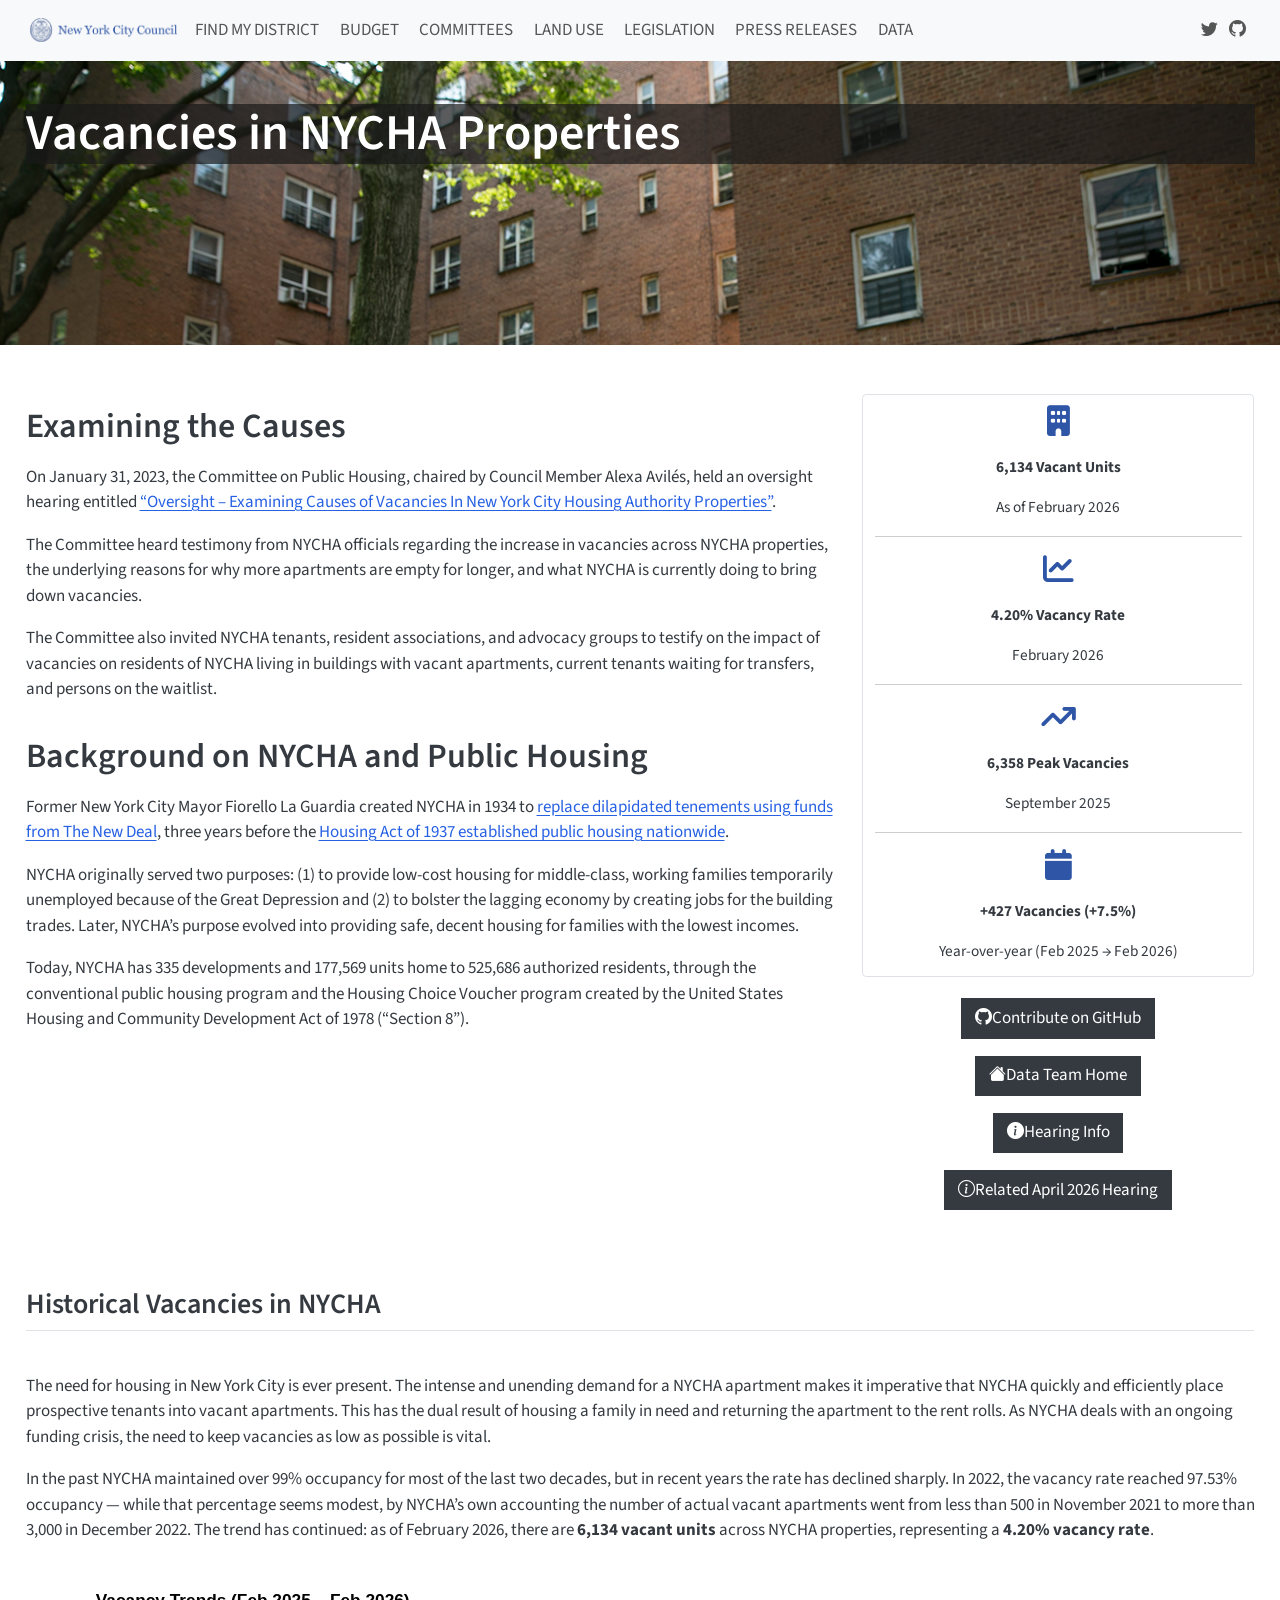
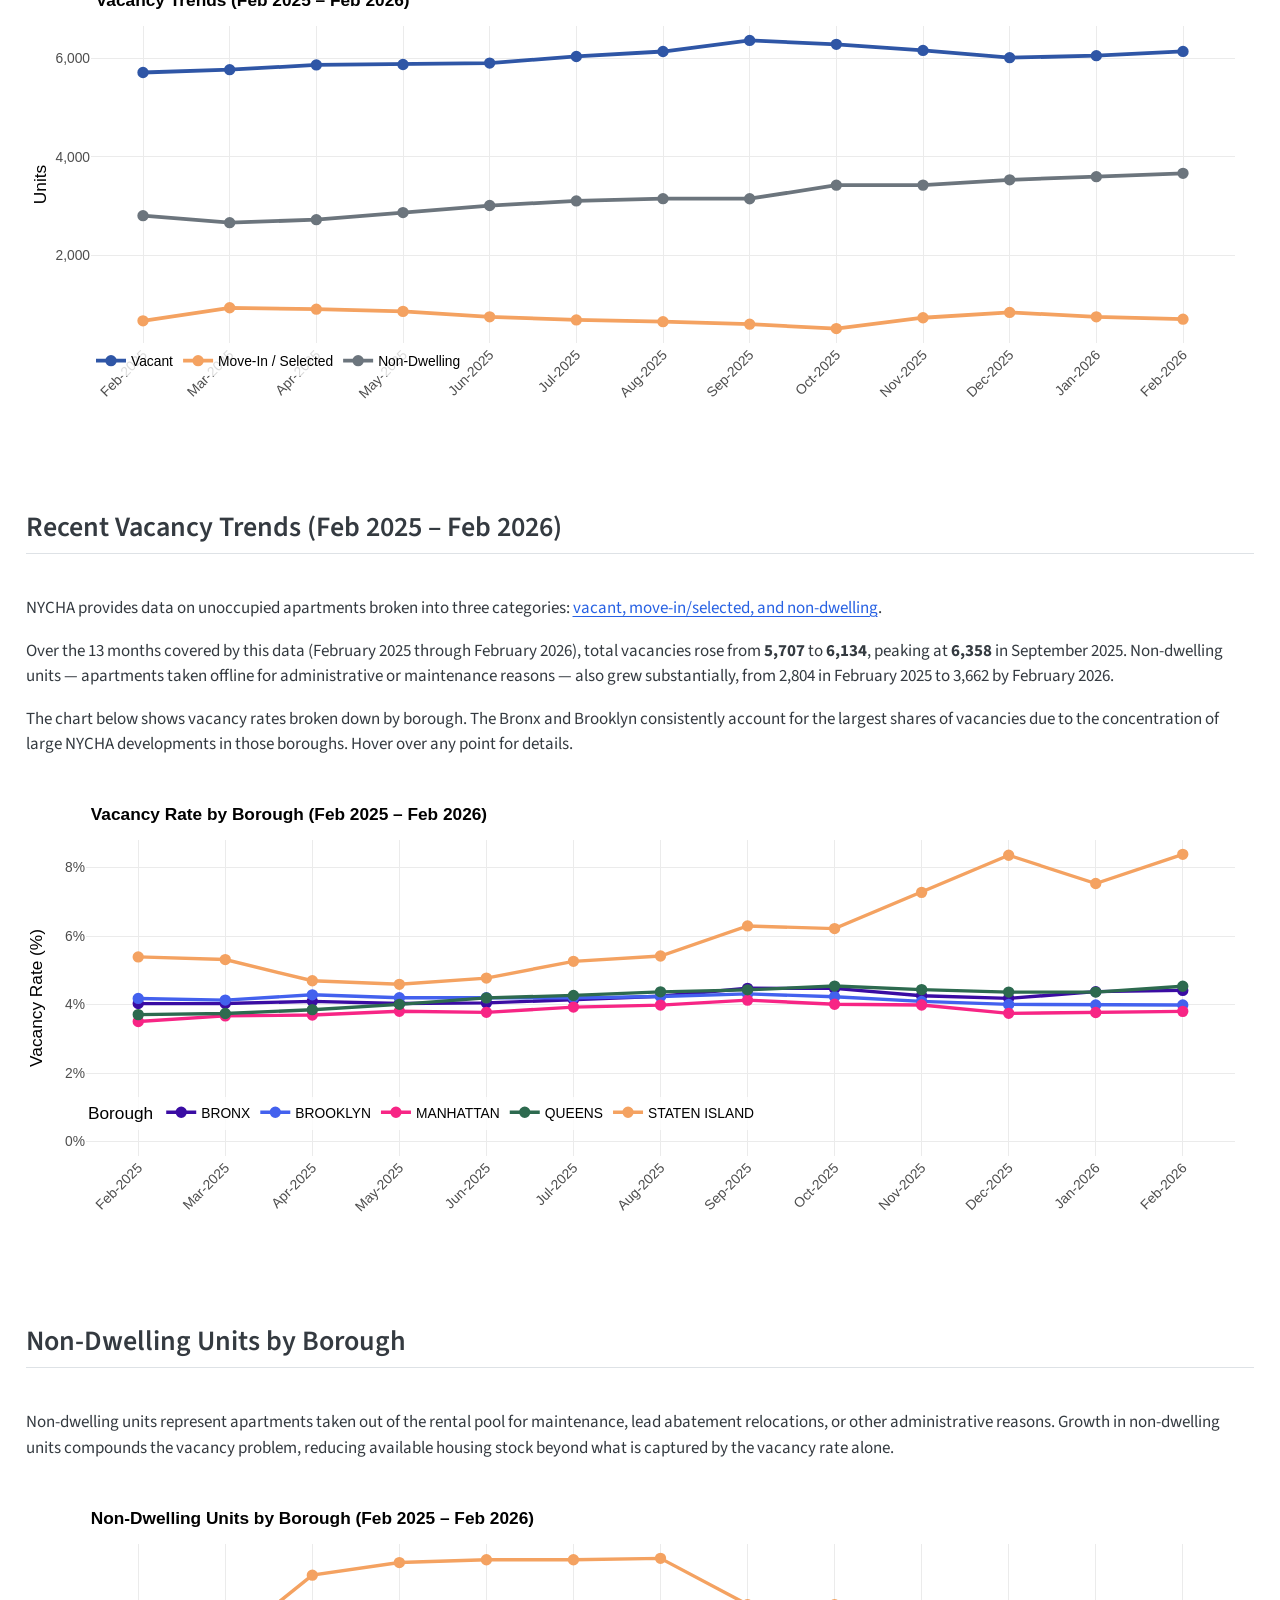
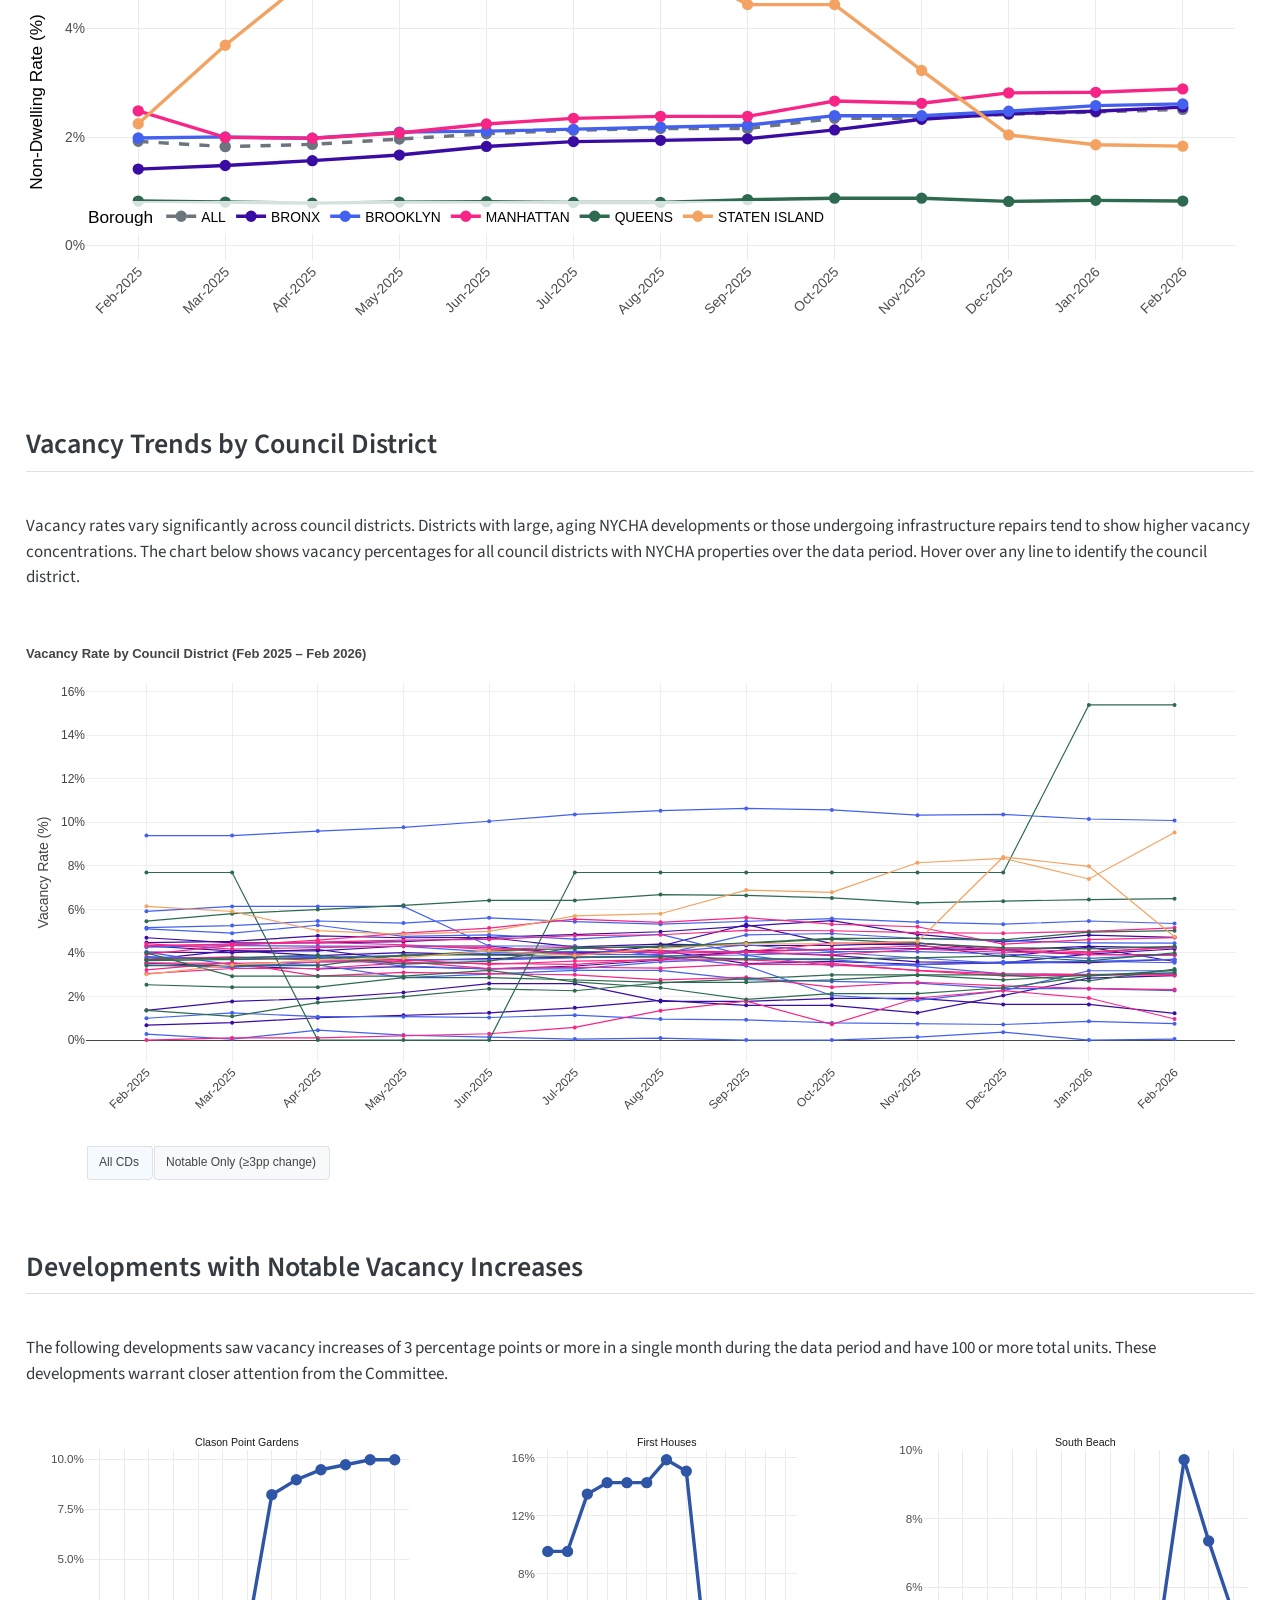
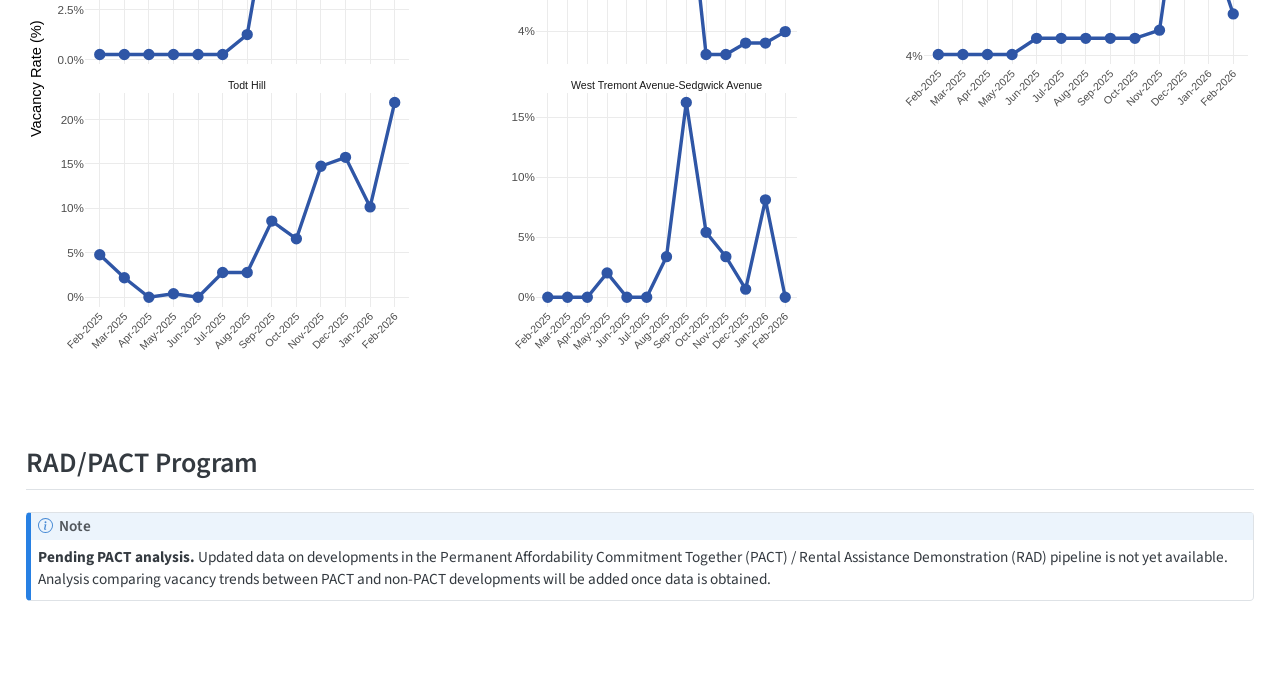
==== commit d69cb8af: "added april 2026 hearing link" ====
--- a/docs/index.html
+++ b/docs/index.html
@@ -210,6 +210,7 @@
 <p><a href="https://github.com/NewYorkCityCouncil/NYCHA_Vacancy_Scrape" class="btn btn-block btn-secondary bi-github" role="button">Contribute on GitHub</a></p>
 <p><a href="https://council.nyc.gov/data/" class="btn btn-block btn-secondary bi-house-fill" role="button">Data Team Home</a></p>
 <p><a href="https://legistar.council.nyc.gov/MeetingDetail.aspx?ID=1075729&amp;GUID=5CFEE992-007B-4AC7-BD8D-BCADBEF26A08&amp;Options=info%7C&amp;Search=" class="btn btn-block btn-secondary bi-info-circle-fill" role="button">Hearing Info</a></p>
+<p><a href="https://legistar.council.nyc.gov/MeetingDetail.aspx?ID=1403556&amp;GUID=9A35D7AC-A21C-4109-B3A7-BDEFF581AB8E&amp;Options=info%7C&amp;Search=" class="btn btn-block btn-secondary bi-info-circle" role="button">Related April 2026 Hearing</a></p>
 </div>
 </div>
 <section id="historical-vacancies-in-nycha" class="level2 g-col-12">
@@ -222,8 +223,8 @@
 <div class="g-col-12">
 <div class="cell">
 <div class="cell-output-display">
-<div class="plotly html-widget html-fill-item" id="htmlwidget-1e8f3a379b7640819010" style="width:100%;height:464px;"></div>
-<script type="application/json" data-for="htmlwidget-1e8f3a379b7640819010">{"x":{"data":[{"x":[1,2,3,4,5,6,7,8,9,10,11,12,13],"y":[5707,5764,5860,5870,5899,6032,6133,6358,6278,6155,6007,6049,6134],"text":["<b>Vacant<\/b><br>Feb-2025<br>Units: <b>5,707<\/b>","<b>Vacant<\/b><br>Mar-2025<br>Units: <b>5,764<\/b>","<b>Vacant<\/b><br>Apr-2025<br>Units: <b>5,860<\/b>","<b>Vacant<\/b><br>May-2025<br>Units: <b>5,870<\/b>","<b>Vacant<\/b><br>Jun-2025<br>Units: <b>5,899<\/b>","<b>Vacant<\/b><br>Jul-2025<br>Units: <b>6,032<\/b>","<b>Vacant<\/b><br>Aug-2025<br>Units: <b>6,133<\/b>","<b>Vacant<\/b><br>Sep-2025<br>Units: <b>6,358<\/b>","<b>Vacant<\/b><br>Oct-2025<br>Units: <b>6,278<\/b>","<b>Vacant<\/b><br>Nov-2025<br>Units: <b>6,155<\/b>","<b>Vacant<\/b><br>Dec-2025<br>Units: <b>6,007<\/b>","<b>Vacant<\/b><br>Jan-2026<br>Units: <b>6,049<\/b>","<b>Vacant<\/b><br>Feb-2026<br>Units: <b>6,134<\/b>"],"type":"scatter","mode":"lines+markers","line":{"width":3.7795275590551185,"color":"rgba(47,86,166,1)","dash":"solid"},"hoveron":"points","name":"Vacant","legendgroup":"Vacant","showlegend":true,"xaxis":"x","yaxis":"y","hoverinfo":"text","marker":{"autocolorscale":false,"color":"rgba(47,86,166,1)","opacity":1,"size":9.4488188976377963,"symbol":"circle","line":{"width":1.8897637795275593,"color":"rgba(47,86,166,1)"}},"frame":null},{"x":[1,2,3,4,5,6,7,8,9,10,11,12,13],"y":[671,935,906,862,751,689,653,602,513,733,841,751,704],"text":["<b>Move-In / Selected<\/b><br>Feb-2025<br>Units: <b>  671<\/b>","<b>Move-In / Selected<\/b><br>Mar-2025<br>Units: <b>  935<\/b>","<b>Move-In / Selected<\/b><br>Apr-2025<br>Units: <b>  906<\/b>","<b>Move-In / Selected<\/b><br>May-2025<br>Units: <b>  862<\/b>","<b>Move-In / Selected<\/b><br>Jun-2025<br>Units: <b>  751<\/b>","<b>Move-In / Selected<\/b><br>Jul-2025<br>Units: <b>  689<\/b>","<b>Move-In / Selected<\/b><br>Aug-2025<br>Units: <b>  653<\/b>","<b>Move-In / Selected<\/b><br>Sep-2025<br>Units: <b>  602<\/b>","<b>Move-In / Selected<\/b><br>Oct-2025<br>Units: <b>  513<\/b>","<b>Move-In / Selected<\/b><br>Nov-2025<br>Units: <b>  733<\/b>","<b>Move-In / Selected<\/b><br>Dec-2025<br>Units: <b>  841<\/b>","<b>Move-In / Selected<\/b><br>Jan-2026<br>Units: <b>  751<\/b>","<b>Move-In / Selected<\/b><br>Feb-2026<br>Units: <b>  704<\/b>"],"type":"scatter","mode":"lines+markers","line":{"width":3.7795275590551185,"color":"rgba(244,162,97,1)","dash":"solid"},"hoveron":"points","name":"Move-In / Selected","legendgroup":"Move-In / Selected","showlegend":true,"xaxis":"x","yaxis":"y","hoverinfo":"text","marker":{"autocolorscale":false,"color":"rgba(244,162,97,1)","opacity":1,"size":9.4488188976377963,"symbol":"circle","line":{"width":1.8897637795275593,"color":"rgba(244,162,97,1)"}},"frame":null},{"x":[1,2,3,4,5,6,7,8,9,10,11,12,13],"y":[2804,2662,2722,2866,3009,3102,3148,3147,3422,3423,3531,3594,3662],"text":["<b>Non-Dwelling<\/b><br>Feb-2025<br>Units: <b>2,804<\/b>","<b>Non-Dwelling<\/b><br>Mar-2025<br>Units: <b>2,662<\/b>","<b>Non-Dwelling<\/b><br>Apr-2025<br>Units: <b>2,722<\/b>","<b>Non-Dwelling<\/b><br>May-2025<br>Units: <b>2,866<\/b>","<b>Non-Dwelling<\/b><br>Jun-2025<br>Units: <b>3,009<\/b>","<b>Non-Dwelling<\/b><br>Jul-2025<br>Units: <b>3,102<\/b>","<b>Non-Dwelling<\/b><br>Aug-2025<br>Units: <b>3,148<\/b>","<b>Non-Dwelling<\/b><br>Sep-2025<br>Units: <b>3,147<\/b>","<b>Non-Dwelling<\/b><br>Oct-2025<br>Units: <b>3,422<\/b>","<b>Non-Dwelling<\/b><br>Nov-2025<br>Units: <b>3,423<\/b>","<b>Non-Dwelling<\/b><br>Dec-2025<br>Units: <b>3,531<\/b>","<b>Non-Dwelling<\/b><br>Jan-2026<br>Units: <b>3,594<\/b>","<b>Non-Dwelling<\/b><br>Feb-2026<br>Units: <b>3,662<\/b>"],"type":"scatter","mode":"lines+markers","line":{"width":3.7795275590551185,"color":"rgba(108,117,125,1)","dash":"solid"},"hoveron":"points","name":"Non-Dwelling","legendgroup":"Non-Dwelling","showlegend":true,"xaxis":"x","yaxis":"y","hoverinfo":"text","marker":{"autocolorscale":false,"color":"rgba(108,117,125,1)","opacity":1,"size":9.4488188976377963,"symbol":"circle","line":{"width":1.8897637795275593,"color":"rgba(108,117,125,1)"}},"frame":null}],"layout":{"margin":{"t":40,"r":20,"b":80,"l":60},"paper_bgcolor":"rgba(255,255,255,1)","font":{"color":"rgba(0,0,0,1)","family":"sans-serif","size":12},"title":{"text":"<b> Vacancy Trends (Feb 2025 – Feb 2026) <\/b>","font":{"color":"rgba(0,0,0,1)","family":"","size":17.268576172685762},"x":0,"xref":"paper"},"xaxis":{"domain":[0,1],"automargin":true,"type":"linear","autorange":false,"range":[0.40000000000000002,13.6],"tickmode":"array","ticktext":["Feb-2025","Mar-2025","Apr-2025","May-2025","Jun-2025","Jul-2025","Aug-2025","Sep-2025","Oct-2025","Nov-2025","Dec-2025","Jan-2026","Feb-2026"],"tickvals":[1,2,3,4,5,6,7,8,9,10,11,12,13],"categoryorder":"array","categoryarray":["Feb-2025","Mar-2025","Apr-2025","May-2025","Jun-2025","Jul-2025","Aug-2025","Sep-2025","Oct-2025","Nov-2025","Dec-2025","Jan-2026","Feb-2026"],"nticks":null,"ticks":"","tickcolor":null,"ticklen":4.3171440431714405,"tickwidth":0,"showticklabels":true,"tickfont":{"color":"rgba(77,77,77,1)","family":"","size":13.814860938148611},"tickangle":-45,"showline":false,"linecolor":null,"linewidth":0,"showgrid":true,"gridcolor":"rgba(235,235,235,1)","gridwidth":0,"zeroline":false,"anchor":"y","title":{"text":"","font":{"color":"rgba(0,0,0,1)","family":"","size":17.268576172685762}},"hoverformat":".2f"},"yaxis":{"domain":[0,1],"automargin":true,"type":"linear","autorange":false,"range":[220.75,6650.25],"tickmode":"array","ticktext":["2,000","4,000","6,000"],"tickvals":[2000.0000000000002,4000,6000],"categoryorder":"array","categoryarray":["2,000","4,000","6,000"],"nticks":null,"ticks":"","tickcolor":null,"ticklen":4.3171440431714423,"tickwidth":0,"showticklabels":true,"tickfont":{"color":"rgba(77,77,77,1)","family":"","size":13.814860938148611},"tickangle":-0,"showline":false,"linecolor":null,"linewidth":0,"showgrid":true,"gridcolor":"rgba(235,235,235,1)","gridwidth":0,"zeroline":false,"anchor":"x","title":{"text":"Units","font":{"color":"rgba(0,0,0,1)","family":"","size":17.268576172685762}},"hoverformat":".2f"},"shapes":[{"type":"rect","fillcolor":null,"line":{"color":null,"width":0,"linetype":[]},"yref":"paper","xref":"paper","layer":"below","x0":0,"x1":1,"y0":0,"y1":1}],"showlegend":true,"legend":{"bgcolor":"rgba(255,255,255,0.8)","bordercolor":null,"borderwidth":0,"font":{"color":"rgba(0,0,0,1)","family":"","size":13.814860938148611},"title":{"text":"","font":{"color":"rgba(0,0,0,1)","family":"","size":17.268576172685762}},"orientation":"h","x":0,"y":-0.20000000000000001},"hovermode":"closest","barmode":"relative"},"config":{"doubleClick":"reset","modeBarButtonsToAdd":["hoverclosest","hovercompare"],"showSendToCloud":false,"displayModeBar":false},"source":"A","attrs":{"e21e58f07933":{"x":{},"y":{},"colour":{},"text":{},"type":"scatter"},"e21e13a530e3":{"x":{},"y":{},"colour":{},"text":{}}},"cur_data":"e21e58f07933","visdat":{"e21e58f07933":["function (y) ","x"],"e21e13a530e3":["function (y) ","x"]},"highlight":{"on":"plotly_click","persistent":false,"dynamic":false,"selectize":false,"opacityDim":0.20000000000000001,"selected":{"opacity":1},"debounce":0},"shinyEvents":["plotly_hover","plotly_click","plotly_selected","plotly_relayout","plotly_brushed","plotly_brushing","plotly_clickannotation","plotly_doubleclick","plotly_deselect","plotly_afterplot","plotly_sunburstclick"],"base_url":"https://plot.ly"},"evals":[],"jsHooks":[]}</script>
+<div class="plotly html-widget html-fill-item" id="htmlwidget-6bd5bb5392cb3196f410" style="width:100%;height:464px;"></div>
+<script type="application/json" data-for="htmlwidget-6bd5bb5392cb3196f410">{"x":{"data":[{"x":[1,2,3,4,5,6,7,8,9,10,11,12,13],"y":[5707,5764,5860,5870,5899,6032,6133,6358,6278,6155,6007,6049,6134],"text":["<b>Vacant<\/b><br>Feb-2025<br>Units: <b>5,707<\/b>","<b>Vacant<\/b><br>Mar-2025<br>Units: <b>5,764<\/b>","<b>Vacant<\/b><br>Apr-2025<br>Units: <b>5,860<\/b>","<b>Vacant<\/b><br>May-2025<br>Units: <b>5,870<\/b>","<b>Vacant<\/b><br>Jun-2025<br>Units: <b>5,899<\/b>","<b>Vacant<\/b><br>Jul-2025<br>Units: <b>6,032<\/b>","<b>Vacant<\/b><br>Aug-2025<br>Units: <b>6,133<\/b>","<b>Vacant<\/b><br>Sep-2025<br>Units: <b>6,358<\/b>","<b>Vacant<\/b><br>Oct-2025<br>Units: <b>6,278<\/b>","<b>Vacant<\/b><br>Nov-2025<br>Units: <b>6,155<\/b>","<b>Vacant<\/b><br>Dec-2025<br>Units: <b>6,007<\/b>","<b>Vacant<\/b><br>Jan-2026<br>Units: <b>6,049<\/b>","<b>Vacant<\/b><br>Feb-2026<br>Units: <b>6,134<\/b>"],"type":"scatter","mode":"lines+markers","line":{"width":3.7795275590551185,"color":"rgba(47,86,166,1)","dash":"solid"},"hoveron":"points","name":"Vacant","legendgroup":"Vacant","showlegend":true,"xaxis":"x","yaxis":"y","hoverinfo":"text","marker":{"autocolorscale":false,"color":"rgba(47,86,166,1)","opacity":1,"size":9.4488188976377963,"symbol":"circle","line":{"width":1.8897637795275593,"color":"rgba(47,86,166,1)"}},"frame":null},{"x":[1,2,3,4,5,6,7,8,9,10,11,12,13],"y":[671,935,906,862,751,689,653,602,513,733,841,751,704],"text":["<b>Move-In / Selected<\/b><br>Feb-2025<br>Units: <b>  671<\/b>","<b>Move-In / Selected<\/b><br>Mar-2025<br>Units: <b>  935<\/b>","<b>Move-In / Selected<\/b><br>Apr-2025<br>Units: <b>  906<\/b>","<b>Move-In / Selected<\/b><br>May-2025<br>Units: <b>  862<\/b>","<b>Move-In / Selected<\/b><br>Jun-2025<br>Units: <b>  751<\/b>","<b>Move-In / Selected<\/b><br>Jul-2025<br>Units: <b>  689<\/b>","<b>Move-In / Selected<\/b><br>Aug-2025<br>Units: <b>  653<\/b>","<b>Move-In / Selected<\/b><br>Sep-2025<br>Units: <b>  602<\/b>","<b>Move-In / Selected<\/b><br>Oct-2025<br>Units: <b>  513<\/b>","<b>Move-In / Selected<\/b><br>Nov-2025<br>Units: <b>  733<\/b>","<b>Move-In / Selected<\/b><br>Dec-2025<br>Units: <b>  841<\/b>","<b>Move-In / Selected<\/b><br>Jan-2026<br>Units: <b>  751<\/b>","<b>Move-In / Selected<\/b><br>Feb-2026<br>Units: <b>  704<\/b>"],"type":"scatter","mode":"lines+markers","line":{"width":3.7795275590551185,"color":"rgba(244,162,97,1)","dash":"solid"},"hoveron":"points","name":"Move-In / Selected","legendgroup":"Move-In / Selected","showlegend":true,"xaxis":"x","yaxis":"y","hoverinfo":"text","marker":{"autocolorscale":false,"color":"rgba(244,162,97,1)","opacity":1,"size":9.4488188976377963,"symbol":"circle","line":{"width":1.8897637795275593,"color":"rgba(244,162,97,1)"}},"frame":null},{"x":[1,2,3,4,5,6,7,8,9,10,11,12,13],"y":[2804,2662,2722,2866,3009,3102,3148,3147,3422,3423,3531,3594,3662],"text":["<b>Non-Dwelling<\/b><br>Feb-2025<br>Units: <b>2,804<\/b>","<b>Non-Dwelling<\/b><br>Mar-2025<br>Units: <b>2,662<\/b>","<b>Non-Dwelling<\/b><br>Apr-2025<br>Units: <b>2,722<\/b>","<b>Non-Dwelling<\/b><br>May-2025<br>Units: <b>2,866<\/b>","<b>Non-Dwelling<\/b><br>Jun-2025<br>Units: <b>3,009<\/b>","<b>Non-Dwelling<\/b><br>Jul-2025<br>Units: <b>3,102<\/b>","<b>Non-Dwelling<\/b><br>Aug-2025<br>Units: <b>3,148<\/b>","<b>Non-Dwelling<\/b><br>Sep-2025<br>Units: <b>3,147<\/b>","<b>Non-Dwelling<\/b><br>Oct-2025<br>Units: <b>3,422<\/b>","<b>Non-Dwelling<\/b><br>Nov-2025<br>Units: <b>3,423<\/b>","<b>Non-Dwelling<\/b><br>Dec-2025<br>Units: <b>3,531<\/b>","<b>Non-Dwelling<\/b><br>Jan-2026<br>Units: <b>3,594<\/b>","<b>Non-Dwelling<\/b><br>Feb-2026<br>Units: <b>3,662<\/b>"],"type":"scatter","mode":"lines+markers","line":{"width":3.7795275590551185,"color":"rgba(108,117,125,1)","dash":"solid"},"hoveron":"points","name":"Non-Dwelling","legendgroup":"Non-Dwelling","showlegend":true,"xaxis":"x","yaxis":"y","hoverinfo":"text","marker":{"autocolorscale":false,"color":"rgba(108,117,125,1)","opacity":1,"size":9.4488188976377963,"symbol":"circle","line":{"width":1.8897637795275593,"color":"rgba(108,117,125,1)"}},"frame":null}],"layout":{"margin":{"t":40,"r":20,"b":80,"l":60},"paper_bgcolor":"rgba(255,255,255,1)","font":{"color":"rgba(0,0,0,1)","family":"sans-serif","size":12},"title":{"text":"<b> Vacancy Trends (Feb 2025 – Feb 2026) <\/b>","font":{"color":"rgba(0,0,0,1)","family":"","size":17.268576172685762},"x":0,"xref":"paper"},"xaxis":{"domain":[0,1],"automargin":true,"type":"linear","autorange":false,"range":[0.40000000000000002,13.6],"tickmode":"array","ticktext":["Feb-2025","Mar-2025","Apr-2025","May-2025","Jun-2025","Jul-2025","Aug-2025","Sep-2025","Oct-2025","Nov-2025","Dec-2025","Jan-2026","Feb-2026"],"tickvals":[1,2,3,4,5,6,7,8,9,10,11,12,13],"categoryorder":"array","categoryarray":["Feb-2025","Mar-2025","Apr-2025","May-2025","Jun-2025","Jul-2025","Aug-2025","Sep-2025","Oct-2025","Nov-2025","Dec-2025","Jan-2026","Feb-2026"],"nticks":null,"ticks":"","tickcolor":null,"ticklen":4.3171440431714405,"tickwidth":0,"showticklabels":true,"tickfont":{"color":"rgba(77,77,77,1)","family":"","size":13.814860938148611},"tickangle":-45,"showline":false,"linecolor":null,"linewidth":0,"showgrid":true,"gridcolor":"rgba(235,235,235,1)","gridwidth":0,"zeroline":false,"anchor":"y","title":{"text":"","font":{"color":"rgba(0,0,0,1)","family":"","size":17.268576172685762}},"hoverformat":".2f"},"yaxis":{"domain":[0,1],"automargin":true,"type":"linear","autorange":false,"range":[220.75,6650.25],"tickmode":"array","ticktext":["2,000","4,000","6,000"],"tickvals":[2000.0000000000002,4000,6000],"categoryorder":"array","categoryarray":["2,000","4,000","6,000"],"nticks":null,"ticks":"","tickcolor":null,"ticklen":4.3171440431714423,"tickwidth":0,"showticklabels":true,"tickfont":{"color":"rgba(77,77,77,1)","family":"","size":13.814860938148611},"tickangle":-0,"showline":false,"linecolor":null,"linewidth":0,"showgrid":true,"gridcolor":"rgba(235,235,235,1)","gridwidth":0,"zeroline":false,"anchor":"x","title":{"text":"Units","font":{"color":"rgba(0,0,0,1)","family":"","size":17.268576172685762}},"hoverformat":".2f"},"shapes":[{"type":"rect","fillcolor":null,"line":{"color":null,"width":0,"linetype":[]},"yref":"paper","xref":"paper","layer":"below","x0":0,"x1":1,"y0":0,"y1":1}],"showlegend":true,"legend":{"bgcolor":"rgba(255,255,255,0.8)","bordercolor":null,"borderwidth":0,"font":{"color":"rgba(0,0,0,1)","family":"","size":13.814860938148611},"title":{"text":"","font":{"color":"rgba(0,0,0,1)","family":"","size":17.268576172685762}},"orientation":"h","x":0,"y":-0.20000000000000001},"hovermode":"closest","barmode":"relative"},"config":{"doubleClick":"reset","modeBarButtonsToAdd":["hoverclosest","hovercompare"],"showSendToCloud":false,"displayModeBar":false},"source":"A","attrs":{"17bc22c18fb58":{"x":{},"y":{},"colour":{},"text":{},"type":"scatter"},"17bc21c1d6506":{"x":{},"y":{},"colour":{},"text":{}}},"cur_data":"17bc22c18fb58","visdat":{"17bc22c18fb58":["function (y) ","x"],"17bc21c1d6506":["function (y) ","x"]},"highlight":{"on":"plotly_click","persistent":false,"dynamic":false,"selectize":false,"opacityDim":0.20000000000000001,"selected":{"opacity":1},"debounce":0},"shinyEvents":["plotly_hover","plotly_click","plotly_selected","plotly_relayout","plotly_brushed","plotly_brushing","plotly_clickannotation","plotly_doubleclick","plotly_deselect","plotly_afterplot","plotly_sunburstclick"],"base_url":"https://plot.ly"},"evals":[],"jsHooks":[]}</script>
 </div>
 </div>
 </div>
@@ -238,8 +239,8 @@
 <div class="g-col-12">
 <div class="cell">
 <div class="cell-output-display">
-<div class="plotly html-widget html-fill-item" id="htmlwidget-508826e7919efe89bf9d" style="width:100%;height:464px;"></div>
-<script type="application/json" data-for="htmlwidget-508826e7919efe89bf9d">{"x":{"data":[{"x":[1,2,3,4,5,6,7,8,9,10,11,12,13],"y":[4.0291038766823881,4.0319797538249169,4.0952490509605433,4.0319797538249169,4.0492350166800879,4.1470148395260553,4.2419187852294948,4.4748648337743013,4.4719889566317725,4.2562981709421379,4.1815253652363973,4.377085010928333,4.4144714137812038],"text":["<b>BRONX<\/b><br>Feb-2025<br>Vacancy Rate: <b>4.03%<\/b><br>Vacant Units: 1,401","<b>BRONX<\/b><br>Mar-2025<br>Vacancy Rate: <b>4.03%<\/b><br>Vacant Units: 1,402","<b>BRONX<\/b><br>Apr-2025<br>Vacancy Rate: <b>4.1%<\/b><br>Vacant Units: 1,424","<b>BRONX<\/b><br>May-2025<br>Vacancy Rate: <b>4.03%<\/b><br>Vacant Units: 1,402","<b>BRONX<\/b><br>Jun-2025<br>Vacancy Rate: <b>4.05%<\/b><br>Vacant Units: 1,408","<b>BRONX<\/b><br>Jul-2025<br>Vacancy Rate: <b>4.15%<\/b><br>Vacant Units: 1,442","<b>BRONX<\/b><br>Aug-2025<br>Vacancy Rate: <b>4.24%<\/b><br>Vacant Units: 1,475","<b>BRONX<\/b><br>Sep-2025<br>Vacancy Rate: <b>4.47%<\/b><br>Vacant Units: 1,556","<b>BRONX<\/b><br>Oct-2025<br>Vacancy Rate: <b>4.47%<\/b><br>Vacant Units: 1,555","<b>BRONX<\/b><br>Nov-2025<br>Vacancy Rate: <b>4.26%<\/b><br>Vacant Units: 1,480","<b>BRONX<\/b><br>Dec-2025<br>Vacancy Rate: <b>4.18%<\/b><br>Vacant Units: 1,454","<b>BRONX<\/b><br>Jan-2026<br>Vacancy Rate: <b>4.38%<\/b><br>Vacant Units: 1,522","<b>BRONX<\/b><br>Feb-2026<br>Vacancy Rate: <b>4.41%<\/b><br>Vacant Units: 1,535"],"type":"scatter","mode":"lines+markers","line":{"width":3.4015748031496069,"color":"rgba(58,12,163,1)","dash":"solid"},"hoveron":"points","name":"BRONX","legendgroup":"BRONX","showlegend":true,"xaxis":"x","yaxis":"y","hoverinfo":"text","marker":{"autocolorscale":false,"color":"rgba(58,12,163,1)","opacity":1,"size":9.4488188976377963,"symbol":"circle","line":{"width":1.8897637795275593,"color":"rgba(58,12,163,1)"}},"frame":null},{"x":[1,2,3,4,5,6,7,8,9,10,11,12,13],"y":[4.179512023253765,4.1310666784109928,4.2852109574561785,4.1993305734167183,4.2015326345459343,4.1971285122875015,4.2367656126134055,4.3116356910067823,4.2301594292257558,4.0936316392143048,4.0055491940456269,3.9901347661411082,3.9879327050118909],"text":["<b>BROOKLYN<\/b><br>Feb-2025<br>Vacancy Rate: <b>4.18%<\/b><br>Vacant Units: 1,898","<b>BROOKLYN<\/b><br>Mar-2025<br>Vacancy Rate: <b>4.13%<\/b><br>Vacant Units: 1,876","<b>BROOKLYN<\/b><br>Apr-2025<br>Vacancy Rate: <b>4.29%<\/b><br>Vacant Units: 1,946","<b>BROOKLYN<\/b><br>May-2025<br>Vacancy Rate: <b>4.2%<\/b><br>Vacant Units: 1,907","<b>BROOKLYN<\/b><br>Jun-2025<br>Vacancy Rate: <b>4.2%<\/b><br>Vacant Units: 1,908","<b>BROOKLYN<\/b><br>Jul-2025<br>Vacancy Rate: <b>4.2%<\/b><br>Vacant Units: 1,906","<b>BROOKLYN<\/b><br>Aug-2025<br>Vacancy Rate: <b>4.24%<\/b><br>Vacant Units: 1,924","<b>BROOKLYN<\/b><br>Sep-2025<br>Vacancy Rate: <b>4.31%<\/b><br>Vacant Units: 1,958","<b>BROOKLYN<\/b><br>Oct-2025<br>Vacancy Rate: <b>4.23%<\/b><br>Vacant Units: 1,921","<b>BROOKLYN<\/b><br>Nov-2025<br>Vacancy Rate: <b>4.09%<\/b><br>Vacant Units: 1,859","<b>BROOKLYN<\/b><br>Dec-2025<br>Vacancy Rate: <b>4.01%<\/b><br>Vacant Units: 1,819","<b>BROOKLYN<\/b><br>Jan-2026<br>Vacancy Rate: <b>3.99%<\/b><br>Vacant Units: 1,812","<b>BROOKLYN<\/b><br>Feb-2026<br>Vacancy Rate: <b>3.99%<\/b><br>Vacant Units: 1,811"],"type":"scatter","mode":"lines+markers","line":{"width":3.4015748031496069,"color":"rgba(67,97,238,1)","dash":"solid"},"hoveron":"points","name":"BROOKLYN","legendgroup":"BROOKLYN","showlegend":true,"xaxis":"x","yaxis":"y","hoverinfo":"text","marker":{"autocolorscale":false,"color":"rgba(67,97,238,1)","opacity":1,"size":9.4488188976377963,"symbol":"circle","line":{"width":1.8897637795275593,"color":"rgba(67,97,238,1)"}},"frame":null},{"x":[1,2,3,4,5,6,7,8,9,10,11,12,13],"y":[3.5073374359857126,3.6708697336144942,3.6945388819555016,3.8042776606274478,3.7741532900116193,3.9269268838490334,3.9850238843224166,4.1291905151267381,4.0108447734216988,3.9871756250806905,3.7440289193957912,3.7698498084950725,3.8021259198691739],"text":["<b>MANHATTAN<\/b><br>Feb-2025<br>Vacancy Rate: <b>3.51%<\/b><br>Vacant Units: 1,630","<b>MANHATTAN<\/b><br>Mar-2025<br>Vacancy Rate: <b>3.67%<\/b><br>Vacant Units: 1,706","<b>MANHATTAN<\/b><br>Apr-2025<br>Vacancy Rate: <b>3.69%<\/b><br>Vacant Units: 1,717","<b>MANHATTAN<\/b><br>May-2025<br>Vacancy Rate: <b>3.8%<\/b><br>Vacant Units: 1,768","<b>MANHATTAN<\/b><br>Jun-2025<br>Vacancy Rate: <b>3.77%<\/b><br>Vacant Units: 1,754","<b>MANHATTAN<\/b><br>Jul-2025<br>Vacancy Rate: <b>3.93%<\/b><br>Vacant Units: 1,825","<b>MANHATTAN<\/b><br>Aug-2025<br>Vacancy Rate: <b>3.99%<\/b><br>Vacant Units: 1,852","<b>MANHATTAN<\/b><br>Sep-2025<br>Vacancy Rate: <b>4.13%<\/b><br>Vacant Units: 1,919","<b>MANHATTAN<\/b><br>Oct-2025<br>Vacancy Rate: <b>4.01%<\/b><br>Vacant Units: 1,864","<b>MANHATTAN<\/b><br>Nov-2025<br>Vacancy Rate: <b>3.99%<\/b><br>Vacant Units: 1,853","<b>MANHATTAN<\/b><br>Dec-2025<br>Vacancy Rate: <b>3.74%<\/b><br>Vacant Units: 1,740","<b>MANHATTAN<\/b><br>Jan-2026<br>Vacancy Rate: <b>3.77%<\/b><br>Vacant Units: 1,752","<b>MANHATTAN<\/b><br>Feb-2026<br>Vacancy Rate: <b>3.8%<\/b><br>Vacant Units: 1,767"],"type":"scatter","mode":"lines+markers","line":{"width":3.4015748031496069,"color":"rgba(247,37,133,1)","dash":"solid"},"hoveron":"points","name":"MANHATTAN","legendgroup":"MANHATTAN","showlegend":true,"xaxis":"x","yaxis":"y","hoverinfo":"text","marker":{"autocolorscale":false,"color":"rgba(247,37,133,1)","opacity":1,"size":9.4488188976377963,"symbol":"circle","line":{"width":1.8897637795275593,"color":"rgba(247,37,133,1)"}},"frame":null},{"x":[1,2,3,4,5,6,7,8,9,10,11,12,13],"y":[3.7073234297628357,3.7399009642950225,3.8506645817044562,4.0070367474589519,4.1959864477456348,4.2676570237164455,4.3719051342194417,4.4305446963773782,4.5413083137868124,4.4370602032838153,4.3653896273130055,4.3653896273130055,4.5347928068803753],"text":["<b>QUEENS<\/b><br>Feb-2025<br>Vacancy Rate: <b>3.71%<\/b><br>Vacant Units:   569","<b>QUEENS<\/b><br>Mar-2025<br>Vacancy Rate: <b>3.74%<\/b><br>Vacant Units:   574","<b>QUEENS<\/b><br>Apr-2025<br>Vacancy Rate: <b>3.85%<\/b><br>Vacant Units:   591","<b>QUEENS<\/b><br>May-2025<br>Vacancy Rate: <b>4.01%<\/b><br>Vacant Units:   615","<b>QUEENS<\/b><br>Jun-2025<br>Vacancy Rate: <b>4.2%<\/b><br>Vacant Units:   644","<b>QUEENS<\/b><br>Jul-2025<br>Vacancy Rate: <b>4.27%<\/b><br>Vacant Units:   655","<b>QUEENS<\/b><br>Aug-2025<br>Vacancy Rate: <b>4.37%<\/b><br>Vacant Units:   671","<b>QUEENS<\/b><br>Sep-2025<br>Vacancy Rate: <b>4.43%<\/b><br>Vacant Units:   680","<b>QUEENS<\/b><br>Oct-2025<br>Vacancy Rate: <b>4.54%<\/b><br>Vacant Units:   697","<b>QUEENS<\/b><br>Nov-2025<br>Vacancy Rate: <b>4.44%<\/b><br>Vacant Units:   681","<b>QUEENS<\/b><br>Dec-2025<br>Vacancy Rate: <b>4.37%<\/b><br>Vacant Units:   670","<b>QUEENS<\/b><br>Jan-2026<br>Vacancy Rate: <b>4.37%<\/b><br>Vacant Units:   670","<b>QUEENS<\/b><br>Feb-2026<br>Vacancy Rate: <b>4.53%<\/b><br>Vacant Units:   696"],"type":"scatter","mode":"lines+markers","line":{"width":3.4015748031496069,"color":"rgba(45,106,79,1)","dash":"solid"},"hoveron":"points","name":"QUEENS","legendgroup":"QUEENS","showlegend":true,"xaxis":"x","yaxis":"y","hoverinfo":"text","marker":{"autocolorscale":false,"color":"rgba(45,106,79,1)","opacity":1,"size":9.4488188976377963,"symbol":"circle","line":{"width":1.8897637795275593,"color":"rgba(45,106,79,1)"}},"frame":null},{"x":[1,2,3,4,5,6,7,8,9,10,11,12,13],"y":[5.3921568627450984,5.3147574819401449,4.6955624355005154,4.5923632610939107,4.7729618163054699,5.2631578947368416,5.4179566563467496,6.29514963880289,6.2177502579979356,7.2755417956656343,8.3591331269349833,7.5335397316821471,8.3849329205366363],"text":["<b>STATEN ISLAND<\/b><br>Feb-2025<br>Vacancy Rate: <b>5.39%<\/b><br>Vacant Units:   209","<b>STATEN ISLAND<\/b><br>Mar-2025<br>Vacancy Rate: <b>5.31%<\/b><br>Vacant Units:   206","<b>STATEN ISLAND<\/b><br>Apr-2025<br>Vacancy Rate: <b>4.7%<\/b><br>Vacant Units:   182","<b>STATEN ISLAND<\/b><br>May-2025<br>Vacancy Rate: <b>4.59%<\/b><br>Vacant Units:   178","<b>STATEN ISLAND<\/b><br>Jun-2025<br>Vacancy Rate: <b>4.77%<\/b><br>Vacant Units:   185","<b>STATEN ISLAND<\/b><br>Jul-2025<br>Vacancy Rate: <b>5.26%<\/b><br>Vacant Units:   204","<b>STATEN ISLAND<\/b><br>Aug-2025<br>Vacancy Rate: <b>5.42%<\/b><br>Vacant Units:   210","<b>STATEN ISLAND<\/b><br>Sep-2025<br>Vacancy Rate: <b>6.3%<\/b><br>Vacant Units:   244","<b>STATEN ISLAND<\/b><br>Oct-2025<br>Vacancy Rate: <b>6.22%<\/b><br>Vacant Units:   241","<b>STATEN ISLAND<\/b><br>Nov-2025<br>Vacancy Rate: <b>7.28%<\/b><br>Vacant Units:   282","<b>STATEN ISLAND<\/b><br>Dec-2025<br>Vacancy Rate: <b>8.36%<\/b><br>Vacant Units:   324","<b>STATEN ISLAND<\/b><br>Jan-2026<br>Vacancy Rate: <b>7.53%<\/b><br>Vacant Units:   292","<b>STATEN ISLAND<\/b><br>Feb-2026<br>Vacancy Rate: <b>8.38%<\/b><br>Vacant Units:   325"],"type":"scatter","mode":"lines+markers","line":{"width":3.4015748031496069,"color":"rgba(244,162,97,1)","dash":"solid"},"hoveron":"points","name":"STATEN ISLAND","legendgroup":"STATEN ISLAND","showlegend":true,"xaxis":"x","yaxis":"y","hoverinfo":"text","marker":{"autocolorscale":false,"color":"rgba(244,162,97,1)","opacity":1,"size":9.4488188976377963,"symbol":"circle","line":{"width":1.8897637795275593,"color":"rgba(244,162,97,1)"}},"frame":null}],"layout":{"margin":{"t":40,"r":20,"b":80,"l":60},"paper_bgcolor":"rgba(255,255,255,1)","font":{"color":"rgba(0,0,0,1)","family":"sans-serif","size":12},"title":{"text":"<b> Vacancy Rate by Borough (Feb 2025 – Feb 2026) <\/b>","font":{"color":"rgba(0,0,0,1)","family":"","size":17.268576172685762},"x":0,"xref":"paper"},"xaxis":{"domain":[0,1],"automargin":true,"type":"linear","autorange":false,"range":[0.40000000000000002,13.6],"tickmode":"array","ticktext":["Feb-2025","Mar-2025","Apr-2025","May-2025","Jun-2025","Jul-2025","Aug-2025","Sep-2025","Oct-2025","Nov-2025","Dec-2025","Jan-2026","Feb-2026"],"tickvals":[1,2,3,4,5,6,7,8,9,10,11,12,13],"categoryorder":"array","categoryarray":["Feb-2025","Mar-2025","Apr-2025","May-2025","Jun-2025","Jul-2025","Aug-2025","Sep-2025","Oct-2025","Nov-2025","Dec-2025","Jan-2026","Feb-2026"],"nticks":null,"ticks":"","tickcolor":null,"ticklen":4.3171440431714405,"tickwidth":0,"showticklabels":true,"tickfont":{"color":"rgba(77,77,77,1)","family":"","size":13.814860938148611},"tickangle":-45,"showline":false,"linecolor":null,"linewidth":0,"showgrid":true,"gridcolor":"rgba(235,235,235,1)","gridwidth":0,"zeroline":false,"anchor":"y","title":{"text":"","font":{"color":"rgba(0,0,0,1)","family":"","size":17.268576172685762}},"hoverformat":".2f"},"yaxis":{"domain":[0,1],"automargin":true,"type":"linear","autorange":false,"range":[-0.41924664602683182,8.8041795665634677],"tickmode":"array","ticktext":["0%","2%","4%","6%","8%"],"tickvals":[-5.5511151231257827e-17,2,3.9999999999999996,6,8],"categoryorder":"array","categoryarray":["0%","2%","4%","6%","8%"],"nticks":null,"ticks":"","tickcolor":null,"ticklen":4.3171440431714423,"tickwidth":0,"showticklabels":true,"tickfont":{"color":"rgba(77,77,77,1)","family":"","size":13.814860938148611},"tickangle":-0,"showline":false,"linecolor":null,"linewidth":0,"showgrid":true,"gridcolor":"rgba(235,235,235,1)","gridwidth":0,"zeroline":false,"anchor":"x","title":{"text":"Vacancy Rate (%)","font":{"color":"rgba(0,0,0,1)","family":"","size":17.268576172685762}},"hoverformat":".2f"},"shapes":[{"type":"rect","fillcolor":null,"line":{"color":null,"width":0,"linetype":[]},"yref":"paper","xref":"paper","layer":"below","x0":0,"x1":1,"y0":0,"y1":1}],"showlegend":true,"legend":{"bgcolor":"rgba(255,255,255,0.8)","bordercolor":null,"borderwidth":0,"font":{"color":"rgba(0,0,0,1)","family":"","size":13.814860938148611},"title":{"text":"Borough","font":{"color":"rgba(0,0,0,1)","family":"","size":17.268576172685762}},"orientation":"h","x":0,"y":-0.20000000000000001},"hovermode":"closest","barmode":"relative"},"config":{"doubleClick":"reset","modeBarButtonsToAdd":["hoverclosest","hovercompare"],"showSendToCloud":false,"displayModeBar":false},"source":"A","attrs":{"e21e24eaf5c":{"x":{},"y":{},"colour":{},"text":{},"type":"scatter"},"e21e7bdac232":{"x":{},"y":{},"colour":{},"text":{}}},"cur_data":"e21e24eaf5c","visdat":{"e21e24eaf5c":["function (y) ","x"],"e21e7bdac232":["function (y) ","x"]},"highlight":{"on":"plotly_click","persistent":false,"dynamic":false,"selectize":false,"opacityDim":0.20000000000000001,"selected":{"opacity":1},"debounce":0},"shinyEvents":["plotly_hover","plotly_click","plotly_selected","plotly_relayout","plotly_brushed","plotly_brushing","plotly_clickannotation","plotly_doubleclick","plotly_deselect","plotly_afterplot","plotly_sunburstclick"],"base_url":"https://plot.ly"},"evals":[],"jsHooks":[]}</script>
+<div class="plotly html-widget html-fill-item" id="htmlwidget-0ab22a544bc89294dd42" style="width:100%;height:464px;"></div>
+<script type="application/json" data-for="htmlwidget-0ab22a544bc89294dd42">{"x":{"data":[{"x":[1,2,3,4,5,6,7,8,9,10,11,12,13],"y":[4.0291038766823881,4.0319797538249169,4.0952490509605433,4.0319797538249169,4.0492350166800879,4.1470148395260553,4.2419187852294948,4.4748648337743013,4.4719889566317725,4.2562981709421379,4.1815253652363973,4.377085010928333,4.4144714137812038],"text":["<b>BRONX<\/b><br>Feb-2025<br>Vacancy Rate: <b>4.03%<\/b><br>Vacant Units: 1,401","<b>BRONX<\/b><br>Mar-2025<br>Vacancy Rate: <b>4.03%<\/b><br>Vacant Units: 1,402","<b>BRONX<\/b><br>Apr-2025<br>Vacancy Rate: <b>4.1%<\/b><br>Vacant Units: 1,424","<b>BRONX<\/b><br>May-2025<br>Vacancy Rate: <b>4.03%<\/b><br>Vacant Units: 1,402","<b>BRONX<\/b><br>Jun-2025<br>Vacancy Rate: <b>4.05%<\/b><br>Vacant Units: 1,408","<b>BRONX<\/b><br>Jul-2025<br>Vacancy Rate: <b>4.15%<\/b><br>Vacant Units: 1,442","<b>BRONX<\/b><br>Aug-2025<br>Vacancy Rate: <b>4.24%<\/b><br>Vacant Units: 1,475","<b>BRONX<\/b><br>Sep-2025<br>Vacancy Rate: <b>4.47%<\/b><br>Vacant Units: 1,556","<b>BRONX<\/b><br>Oct-2025<br>Vacancy Rate: <b>4.47%<\/b><br>Vacant Units: 1,555","<b>BRONX<\/b><br>Nov-2025<br>Vacancy Rate: <b>4.26%<\/b><br>Vacant Units: 1,480","<b>BRONX<\/b><br>Dec-2025<br>Vacancy Rate: <b>4.18%<\/b><br>Vacant Units: 1,454","<b>BRONX<\/b><br>Jan-2026<br>Vacancy Rate: <b>4.38%<\/b><br>Vacant Units: 1,522","<b>BRONX<\/b><br>Feb-2026<br>Vacancy Rate: <b>4.41%<\/b><br>Vacant Units: 1,535"],"type":"scatter","mode":"lines+markers","line":{"width":3.4015748031496069,"color":"rgba(58,12,163,1)","dash":"solid"},"hoveron":"points","name":"BRONX","legendgroup":"BRONX","showlegend":true,"xaxis":"x","yaxis":"y","hoverinfo":"text","marker":{"autocolorscale":false,"color":"rgba(58,12,163,1)","opacity":1,"size":9.4488188976377963,"symbol":"circle","line":{"width":1.8897637795275593,"color":"rgba(58,12,163,1)"}},"frame":null},{"x":[1,2,3,4,5,6,7,8,9,10,11,12,13],"y":[4.179512023253765,4.1310666784109928,4.2852109574561785,4.1993305734167183,4.2015326345459343,4.1971285122875015,4.2367656126134055,4.3116356910067823,4.2301594292257558,4.0936316392143048,4.0055491940456269,3.9901347661411082,3.9879327050118909],"text":["<b>BROOKLYN<\/b><br>Feb-2025<br>Vacancy Rate: <b>4.18%<\/b><br>Vacant Units: 1,898","<b>BROOKLYN<\/b><br>Mar-2025<br>Vacancy Rate: <b>4.13%<\/b><br>Vacant Units: 1,876","<b>BROOKLYN<\/b><br>Apr-2025<br>Vacancy Rate: <b>4.29%<\/b><br>Vacant Units: 1,946","<b>BROOKLYN<\/b><br>May-2025<br>Vacancy Rate: <b>4.2%<\/b><br>Vacant Units: 1,907","<b>BROOKLYN<\/b><br>Jun-2025<br>Vacancy Rate: <b>4.2%<\/b><br>Vacant Units: 1,908","<b>BROOKLYN<\/b><br>Jul-2025<br>Vacancy Rate: <b>4.2%<\/b><br>Vacant Units: 1,906","<b>BROOKLYN<\/b><br>Aug-2025<br>Vacancy Rate: <b>4.24%<\/b><br>Vacant Units: 1,924","<b>BROOKLYN<\/b><br>Sep-2025<br>Vacancy Rate: <b>4.31%<\/b><br>Vacant Units: 1,958","<b>BROOKLYN<\/b><br>Oct-2025<br>Vacancy Rate: <b>4.23%<\/b><br>Vacant Units: 1,921","<b>BROOKLYN<\/b><br>Nov-2025<br>Vacancy Rate: <b>4.09%<\/b><br>Vacant Units: 1,859","<b>BROOKLYN<\/b><br>Dec-2025<br>Vacancy Rate: <b>4.01%<\/b><br>Vacant Units: 1,819","<b>BROOKLYN<\/b><br>Jan-2026<br>Vacancy Rate: <b>3.99%<\/b><br>Vacant Units: 1,812","<b>BROOKLYN<\/b><br>Feb-2026<br>Vacancy Rate: <b>3.99%<\/b><br>Vacant Units: 1,811"],"type":"scatter","mode":"lines+markers","line":{"width":3.4015748031496069,"color":"rgba(67,97,238,1)","dash":"solid"},"hoveron":"points","name":"BROOKLYN","legendgroup":"BROOKLYN","showlegend":true,"xaxis":"x","yaxis":"y","hoverinfo":"text","marker":{"autocolorscale":false,"color":"rgba(67,97,238,1)","opacity":1,"size":9.4488188976377963,"symbol":"circle","line":{"width":1.8897637795275593,"color":"rgba(67,97,238,1)"}},"frame":null},{"x":[1,2,3,4,5,6,7,8,9,10,11,12,13],"y":[3.5073374359857126,3.6708697336144942,3.6945388819555016,3.8042776606274478,3.7741532900116193,3.9269268838490334,3.9850238843224166,4.1291905151267381,4.0108447734216988,3.9871756250806905,3.7440289193957912,3.7698498084950725,3.8021259198691739],"text":["<b>MANHATTAN<\/b><br>Feb-2025<br>Vacancy Rate: <b>3.51%<\/b><br>Vacant Units: 1,630","<b>MANHATTAN<\/b><br>Mar-2025<br>Vacancy Rate: <b>3.67%<\/b><br>Vacant Units: 1,706","<b>MANHATTAN<\/b><br>Apr-2025<br>Vacancy Rate: <b>3.69%<\/b><br>Vacant Units: 1,717","<b>MANHATTAN<\/b><br>May-2025<br>Vacancy Rate: <b>3.8%<\/b><br>Vacant Units: 1,768","<b>MANHATTAN<\/b><br>Jun-2025<br>Vacancy Rate: <b>3.77%<\/b><br>Vacant Units: 1,754","<b>MANHATTAN<\/b><br>Jul-2025<br>Vacancy Rate: <b>3.93%<\/b><br>Vacant Units: 1,825","<b>MANHATTAN<\/b><br>Aug-2025<br>Vacancy Rate: <b>3.99%<\/b><br>Vacant Units: 1,852","<b>MANHATTAN<\/b><br>Sep-2025<br>Vacancy Rate: <b>4.13%<\/b><br>Vacant Units: 1,919","<b>MANHATTAN<\/b><br>Oct-2025<br>Vacancy Rate: <b>4.01%<\/b><br>Vacant Units: 1,864","<b>MANHATTAN<\/b><br>Nov-2025<br>Vacancy Rate: <b>3.99%<\/b><br>Vacant Units: 1,853","<b>MANHATTAN<\/b><br>Dec-2025<br>Vacancy Rate: <b>3.74%<\/b><br>Vacant Units: 1,740","<b>MANHATTAN<\/b><br>Jan-2026<br>Vacancy Rate: <b>3.77%<\/b><br>Vacant Units: 1,752","<b>MANHATTAN<\/b><br>Feb-2026<br>Vacancy Rate: <b>3.8%<\/b><br>Vacant Units: 1,767"],"type":"scatter","mode":"lines+markers","line":{"width":3.4015748031496069,"color":"rgba(247,37,133,1)","dash":"solid"},"hoveron":"points","name":"MANHATTAN","legendgroup":"MANHATTAN","showlegend":true,"xaxis":"x","yaxis":"y","hoverinfo":"text","marker":{"autocolorscale":false,"color":"rgba(247,37,133,1)","opacity":1,"size":9.4488188976377963,"symbol":"circle","line":{"width":1.8897637795275593,"color":"rgba(247,37,133,1)"}},"frame":null},{"x":[1,2,3,4,5,6,7,8,9,10,11,12,13],"y":[3.7073234297628357,3.7399009642950225,3.8506645817044562,4.0070367474589519,4.1959864477456348,4.2676570237164455,4.3719051342194417,4.4305446963773782,4.5413083137868124,4.4370602032838153,4.3653896273130055,4.3653896273130055,4.5347928068803753],"text":["<b>QUEENS<\/b><br>Feb-2025<br>Vacancy Rate: <b>3.71%<\/b><br>Vacant Units:   569","<b>QUEENS<\/b><br>Mar-2025<br>Vacancy Rate: <b>3.74%<\/b><br>Vacant Units:   574","<b>QUEENS<\/b><br>Apr-2025<br>Vacancy Rate: <b>3.85%<\/b><br>Vacant Units:   591","<b>QUEENS<\/b><br>May-2025<br>Vacancy Rate: <b>4.01%<\/b><br>Vacant Units:   615","<b>QUEENS<\/b><br>Jun-2025<br>Vacancy Rate: <b>4.2%<\/b><br>Vacant Units:   644","<b>QUEENS<\/b><br>Jul-2025<br>Vacancy Rate: <b>4.27%<\/b><br>Vacant Units:   655","<b>QUEENS<\/b><br>Aug-2025<br>Vacancy Rate: <b>4.37%<\/b><br>Vacant Units:   671","<b>QUEENS<\/b><br>Sep-2025<br>Vacancy Rate: <b>4.43%<\/b><br>Vacant Units:   680","<b>QUEENS<\/b><br>Oct-2025<br>Vacancy Rate: <b>4.54%<\/b><br>Vacant Units:   697","<b>QUEENS<\/b><br>Nov-2025<br>Vacancy Rate: <b>4.44%<\/b><br>Vacant Units:   681","<b>QUEENS<\/b><br>Dec-2025<br>Vacancy Rate: <b>4.37%<\/b><br>Vacant Units:   670","<b>QUEENS<\/b><br>Jan-2026<br>Vacancy Rate: <b>4.37%<\/b><br>Vacant Units:   670","<b>QUEENS<\/b><br>Feb-2026<br>Vacancy Rate: <b>4.53%<\/b><br>Vacant Units:   696"],"type":"scatter","mode":"lines+markers","line":{"width":3.4015748031496069,"color":"rgba(45,106,79,1)","dash":"solid"},"hoveron":"points","name":"QUEENS","legendgroup":"QUEENS","showlegend":true,"xaxis":"x","yaxis":"y","hoverinfo":"text","marker":{"autocolorscale":false,"color":"rgba(45,106,79,1)","opacity":1,"size":9.4488188976377963,"symbol":"circle","line":{"width":1.8897637795275593,"color":"rgba(45,106,79,1)"}},"frame":null},{"x":[1,2,3,4,5,6,7,8,9,10,11,12,13],"y":[5.3921568627450984,5.3147574819401449,4.6955624355005154,4.5923632610939107,4.7729618163054699,5.2631578947368416,5.4179566563467496,6.29514963880289,6.2177502579979356,7.2755417956656343,8.3591331269349833,7.5335397316821471,8.3849329205366363],"text":["<b>STATEN ISLAND<\/b><br>Feb-2025<br>Vacancy Rate: <b>5.39%<\/b><br>Vacant Units:   209","<b>STATEN ISLAND<\/b><br>Mar-2025<br>Vacancy Rate: <b>5.31%<\/b><br>Vacant Units:   206","<b>STATEN ISLAND<\/b><br>Apr-2025<br>Vacancy Rate: <b>4.7%<\/b><br>Vacant Units:   182","<b>STATEN ISLAND<\/b><br>May-2025<br>Vacancy Rate: <b>4.59%<\/b><br>Vacant Units:   178","<b>STATEN ISLAND<\/b><br>Jun-2025<br>Vacancy Rate: <b>4.77%<\/b><br>Vacant Units:   185","<b>STATEN ISLAND<\/b><br>Jul-2025<br>Vacancy Rate: <b>5.26%<\/b><br>Vacant Units:   204","<b>STATEN ISLAND<\/b><br>Aug-2025<br>Vacancy Rate: <b>5.42%<\/b><br>Vacant Units:   210","<b>STATEN ISLAND<\/b><br>Sep-2025<br>Vacancy Rate: <b>6.3%<\/b><br>Vacant Units:   244","<b>STATEN ISLAND<\/b><br>Oct-2025<br>Vacancy Rate: <b>6.22%<\/b><br>Vacant Units:   241","<b>STATEN ISLAND<\/b><br>Nov-2025<br>Vacancy Rate: <b>7.28%<\/b><br>Vacant Units:   282","<b>STATEN ISLAND<\/b><br>Dec-2025<br>Vacancy Rate: <b>8.36%<\/b><br>Vacant Units:   324","<b>STATEN ISLAND<\/b><br>Jan-2026<br>Vacancy Rate: <b>7.53%<\/b><br>Vacant Units:   292","<b>STATEN ISLAND<\/b><br>Feb-2026<br>Vacancy Rate: <b>8.38%<\/b><br>Vacant Units:   325"],"type":"scatter","mode":"lines+markers","line":{"width":3.4015748031496069,"color":"rgba(244,162,97,1)","dash":"solid"},"hoveron":"points","name":"STATEN ISLAND","legendgroup":"STATEN ISLAND","showlegend":true,"xaxis":"x","yaxis":"y","hoverinfo":"text","marker":{"autocolorscale":false,"color":"rgba(244,162,97,1)","opacity":1,"size":9.4488188976377963,"symbol":"circle","line":{"width":1.8897637795275593,"color":"rgba(244,162,97,1)"}},"frame":null}],"layout":{"margin":{"t":40,"r":20,"b":80,"l":60},"paper_bgcolor":"rgba(255,255,255,1)","font":{"color":"rgba(0,0,0,1)","family":"sans-serif","size":12},"title":{"text":"<b> Vacancy Rate by Borough (Feb 2025 – Feb 2026) <\/b>","font":{"color":"rgba(0,0,0,1)","family":"","size":17.268576172685762},"x":0,"xref":"paper"},"xaxis":{"domain":[0,1],"automargin":true,"type":"linear","autorange":false,"range":[0.40000000000000002,13.6],"tickmode":"array","ticktext":["Feb-2025","Mar-2025","Apr-2025","May-2025","Jun-2025","Jul-2025","Aug-2025","Sep-2025","Oct-2025","Nov-2025","Dec-2025","Jan-2026","Feb-2026"],"tickvals":[1,2,3,4,5,6,7,8,9,10,11,12,13],"categoryorder":"array","categoryarray":["Feb-2025","Mar-2025","Apr-2025","May-2025","Jun-2025","Jul-2025","Aug-2025","Sep-2025","Oct-2025","Nov-2025","Dec-2025","Jan-2026","Feb-2026"],"nticks":null,"ticks":"","tickcolor":null,"ticklen":4.3171440431714405,"tickwidth":0,"showticklabels":true,"tickfont":{"color":"rgba(77,77,77,1)","family":"","size":13.814860938148611},"tickangle":-45,"showline":false,"linecolor":null,"linewidth":0,"showgrid":true,"gridcolor":"rgba(235,235,235,1)","gridwidth":0,"zeroline":false,"anchor":"y","title":{"text":"","font":{"color":"rgba(0,0,0,1)","family":"","size":17.268576172685762}},"hoverformat":".2f"},"yaxis":{"domain":[0,1],"automargin":true,"type":"linear","autorange":false,"range":[-0.41924664602683182,8.8041795665634677],"tickmode":"array","ticktext":["0%","2%","4%","6%","8%"],"tickvals":[-5.5511151231257827e-17,2,3.9999999999999996,6,8],"categoryorder":"array","categoryarray":["0%","2%","4%","6%","8%"],"nticks":null,"ticks":"","tickcolor":null,"ticklen":4.3171440431714423,"tickwidth":0,"showticklabels":true,"tickfont":{"color":"rgba(77,77,77,1)","family":"","size":13.814860938148611},"tickangle":-0,"showline":false,"linecolor":null,"linewidth":0,"showgrid":true,"gridcolor":"rgba(235,235,235,1)","gridwidth":0,"zeroline":false,"anchor":"x","title":{"text":"Vacancy Rate (%)","font":{"color":"rgba(0,0,0,1)","family":"","size":17.268576172685762}},"hoverformat":".2f"},"shapes":[{"type":"rect","fillcolor":null,"line":{"color":null,"width":0,"linetype":[]},"yref":"paper","xref":"paper","layer":"below","x0":0,"x1":1,"y0":0,"y1":1}],"showlegend":true,"legend":{"bgcolor":"rgba(255,255,255,0.8)","bordercolor":null,"borderwidth":0,"font":{"color":"rgba(0,0,0,1)","family":"","size":13.814860938148611},"title":{"text":"Borough","font":{"color":"rgba(0,0,0,1)","family":"","size":17.268576172685762}},"orientation":"h","x":0,"y":-0.20000000000000001},"hovermode":"closest","barmode":"relative"},"config":{"doubleClick":"reset","modeBarButtonsToAdd":["hoverclosest","hovercompare"],"showSendToCloud":false,"displayModeBar":false},"source":"A","attrs":{"17bc2b49f838":{"x":{},"y":{},"colour":{},"text":{},"type":"scatter"},"17bc225472a52":{"x":{},"y":{},"colour":{},"text":{}}},"cur_data":"17bc2b49f838","visdat":{"17bc2b49f838":["function (y) ","x"],"17bc225472a52":["function (y) ","x"]},"highlight":{"on":"plotly_click","persistent":false,"dynamic":false,"selectize":false,"opacityDim":0.20000000000000001,"selected":{"opacity":1},"debounce":0},"shinyEvents":["plotly_hover","plotly_click","plotly_selected","plotly_relayout","plotly_brushed","plotly_brushing","plotly_clickannotation","plotly_doubleclick","plotly_deselect","plotly_afterplot","plotly_sunburstclick"],"base_url":"https://plot.ly"},"evals":[],"jsHooks":[]}</script>
 </div>
 </div>
 </div>
@@ -252,8 +253,8 @@
 <div class="g-col-12">
 <div class="cell">
 <div class="cell-output-display">
-<div class="plotly html-widget html-fill-item" id="htmlwidget-965dd3e62954a196daa3" style="width:100%;height:464px;"></div>
-<script type="application/json" data-for="htmlwidget-965dd3e62954a196daa3">{"x":{"data":[{"x":[1,2,3,4,5,6,7,8,9,10,11,12,13],"y":[1.920140244194726,1.8229006169922826,1.8639877834158503,1.9625969828324124,2.0605213961419149,2.1242065040984448,2.15570666502318,2.1550218789161204,2.3433380583574719,2.3440228444645315,2.4179797440269533,2.461121268771699,2.5076867240517426],"text":["<b>All City<\/b><br>Feb-2025<br>Non-Dwelling Rate: <b>1.92%<\/b><br>Non-Dwelling Units: 2,804","<b>All City<\/b><br>Mar-2025<br>Non-Dwelling Rate: <b>1.82%<\/b><br>Non-Dwelling Units: 2,662","<b>All City<\/b><br>Apr-2025<br>Non-Dwelling Rate: <b>1.86%<\/b><br>Non-Dwelling Units: 2,722","<b>All City<\/b><br>May-2025<br>Non-Dwelling Rate: <b>1.96%<\/b><br>Non-Dwelling Units: 2,866","<b>All City<\/b><br>Jun-2025<br>Non-Dwelling Rate: <b>2.06%<\/b><br>Non-Dwelling Units: 3,009","<b>All City<\/b><br>Jul-2025<br>Non-Dwelling Rate: <b>2.12%<\/b><br>Non-Dwelling Units: 3,102","<b>All City<\/b><br>Aug-2025<br>Non-Dwelling Rate: <b>2.16%<\/b><br>Non-Dwelling Units: 3,148","<b>All City<\/b><br>Sep-2025<br>Non-Dwelling Rate: <b>2.16%<\/b><br>Non-Dwelling Units: 3,147","<b>All City<\/b><br>Oct-2025<br>Non-Dwelling Rate: <b>2.34%<\/b><br>Non-Dwelling Units: 3,422","<b>All City<\/b><br>Nov-2025<br>Non-Dwelling Rate: <b>2.34%<\/b><br>Non-Dwelling Units: 3,423","<b>All City<\/b><br>Dec-2025<br>Non-Dwelling Rate: <b>2.42%<\/b><br>Non-Dwelling Units: 3,531","<b>All City<\/b><br>Jan-2026<br>Non-Dwelling Rate: <b>2.46%<\/b><br>Non-Dwelling Units: 3,594","<b>All City<\/b><br>Feb-2026<br>Non-Dwelling Rate: <b>2.51%<\/b><br>Non-Dwelling Units: 3,662"],"type":"scatter","mode":"lines+markers","line":{"width":3.4015748031496069,"color":"rgba(108,117,125,1)","dash":"dash"},"hoveron":"points","name":"ALL","legendgroup":"ALL","showlegend":true,"xaxis":"x","yaxis":"y","hoverinfo":"text","marker":{"autocolorscale":false,"color":"rgba(108,117,125,1)","opacity":1,"size":9.4488188976377963,"symbol":"circle","line":{"width":1.8897637795275593,"color":"rgba(108,117,125,1)"}},"frame":null},{"x":[1,2,3,4,5,6,7,8,9,10,11,12,13],"y":[1.409179799838951,1.4753249741171057,1.5644771655354883,1.6680087426665133,1.8261819855055792,1.9153341769239618,1.9383411940641897,1.9670999654894743,2.1310249626135973,2.3265846083055335,2.4301161854365581,2.4732543425744851,2.550903025422754],"text":["<b>BRONX<\/b><br>Feb-2025<br>Non-Dwelling Rate: <b>1.41%<\/b><br>Non-Dwelling Units:   490","<b>BRONX<\/b><br>Mar-2025<br>Non-Dwelling Rate: <b>1.48%<\/b><br>Non-Dwelling Units:   513","<b>BRONX<\/b><br>Apr-2025<br>Non-Dwelling Rate: <b>1.56%<\/b><br>Non-Dwelling Units:   544","<b>BRONX<\/b><br>May-2025<br>Non-Dwelling Rate: <b>1.67%<\/b><br>Non-Dwelling Units:   580","<b>BRONX<\/b><br>Jun-2025<br>Non-Dwelling Rate: <b>1.83%<\/b><br>Non-Dwelling Units:   635","<b>BRONX<\/b><br>Jul-2025<br>Non-Dwelling Rate: <b>1.92%<\/b><br>Non-Dwelling Units:   666","<b>BRONX<\/b><br>Aug-2025<br>Non-Dwelling Rate: <b>1.94%<\/b><br>Non-Dwelling Units:   674","<b>BRONX<\/b><br>Sep-2025<br>Non-Dwelling Rate: <b>1.97%<\/b><br>Non-Dwelling Units:   684","<b>BRONX<\/b><br>Oct-2025<br>Non-Dwelling Rate: <b>2.13%<\/b><br>Non-Dwelling Units:   741","<b>BRONX<\/b><br>Nov-2025<br>Non-Dwelling Rate: <b>2.33%<\/b><br>Non-Dwelling Units:   809","<b>BRONX<\/b><br>Dec-2025<br>Non-Dwelling Rate: <b>2.43%<\/b><br>Non-Dwelling Units:   845","<b>BRONX<\/b><br>Jan-2026<br>Non-Dwelling Rate: <b>2.47%<\/b><br>Non-Dwelling Units:   860","<b>BRONX<\/b><br>Feb-2026<br>Non-Dwelling Rate: <b>2.55%<\/b><br>Non-Dwelling Units:   887"],"type":"scatter","mode":"lines+markers","line":{"width":3.4015748031496069,"color":"rgba(58,12,163,1)","dash":"solid"},"hoveron":"points","name":"BRONX","legendgroup":"BRONX","showlegend":true,"xaxis":"x","yaxis":"y","hoverinfo":"text","marker":{"autocolorscale":false,"color":"rgba(58,12,163,1)","opacity":1,"size":9.4488188976377963,"symbol":"circle","line":{"width":1.8897637795275593,"color":"rgba(58,12,163,1)"}},"frame":null},{"x":[1,2,3,4,5,6,7,8,9,10,11,12,13],"y":[1.9818550162952524,2.001673566458205,1.9774508940368185,2.0897560116268825,2.1073725006606181,2.1404034175988724,2.1844446401832118,2.2152734959922489,2.3936404474588215,2.3914383863296047,2.4751167092398485,2.5786135823130452,2.6094424381220822],"text":["<b>BROOKLYN<\/b><br>Feb-2025<br>Non-Dwelling Rate: <b>1.98%<\/b><br>Non-Dwelling Units:   900","<b>BROOKLYN<\/b><br>Mar-2025<br>Non-Dwelling Rate: <b>2%<\/b><br>Non-Dwelling Units:   909","<b>BROOKLYN<\/b><br>Apr-2025<br>Non-Dwelling Rate: <b>1.98%<\/b><br>Non-Dwelling Units:   898","<b>BROOKLYN<\/b><br>May-2025<br>Non-Dwelling Rate: <b>2.09%<\/b><br>Non-Dwelling Units:   949","<b>BROOKLYN<\/b><br>Jun-2025<br>Non-Dwelling Rate: <b>2.11%<\/b><br>Non-Dwelling Units:   957","<b>BROOKLYN<\/b><br>Jul-2025<br>Non-Dwelling Rate: <b>2.14%<\/b><br>Non-Dwelling Units:   972","<b>BROOKLYN<\/b><br>Aug-2025<br>Non-Dwelling Rate: <b>2.18%<\/b><br>Non-Dwelling Units:   992","<b>BROOKLYN<\/b><br>Sep-2025<br>Non-Dwelling Rate: <b>2.22%<\/b><br>Non-Dwelling Units: 1,006","<b>BROOKLYN<\/b><br>Oct-2025<br>Non-Dwelling Rate: <b>2.39%<\/b><br>Non-Dwelling Units: 1,087","<b>BROOKLYN<\/b><br>Nov-2025<br>Non-Dwelling Rate: <b>2.39%<\/b><br>Non-Dwelling Units: 1,086","<b>BROOKLYN<\/b><br>Dec-2025<br>Non-Dwelling Rate: <b>2.48%<\/b><br>Non-Dwelling Units: 1,124","<b>BROOKLYN<\/b><br>Jan-2026<br>Non-Dwelling Rate: <b>2.58%<\/b><br>Non-Dwelling Units: 1,171","<b>BROOKLYN<\/b><br>Feb-2026<br>Non-Dwelling Rate: <b>2.61%<\/b><br>Non-Dwelling Units: 1,185"],"type":"scatter","mode":"lines+markers","line":{"width":3.4015748031496069,"color":"rgba(67,97,238,1)","dash":"solid"},"hoveron":"points","name":"BROOKLYN","legendgroup":"BROOKLYN","showlegend":true,"xaxis":"x","yaxis":"y","hoverinfo":"text","marker":{"autocolorscale":false,"color":"rgba(67,97,238,1)","opacity":1,"size":9.4488188976377963,"symbol":"circle","line":{"width":1.8897637795275593,"color":"rgba(67,97,238,1)"}},"frame":null},{"x":[1,2,3,4,5,6,7,8,9,10,11,12,13],"y":[2.48095709428928,1.9925119421612083,1.977449756853294,2.0742780909755991,2.2399621293626546,2.3432456857597797,2.3798252786504279,2.3798252786504279,2.6617033179842493,2.6208202435770538,2.8123251710633905,2.8230838748547575,2.8854843568446875],"text":["<b>MANHATTAN<\/b><br>Feb-2025<br>Non-Dwelling Rate: <b>2.48%<\/b><br>Non-Dwelling Units: 1,153","<b>MANHATTAN<\/b><br>Mar-2025<br>Non-Dwelling Rate: <b>1.99%<\/b><br>Non-Dwelling Units:   926","<b>MANHATTAN<\/b><br>Apr-2025<br>Non-Dwelling Rate: <b>1.98%<\/b><br>Non-Dwelling Units:   919","<b>MANHATTAN<\/b><br>May-2025<br>Non-Dwelling Rate: <b>2.07%<\/b><br>Non-Dwelling Units:   964","<b>MANHATTAN<\/b><br>Jun-2025<br>Non-Dwelling Rate: <b>2.24%<\/b><br>Non-Dwelling Units: 1,041","<b>MANHATTAN<\/b><br>Jul-2025<br>Non-Dwelling Rate: <b>2.34%<\/b><br>Non-Dwelling Units: 1,089","<b>MANHATTAN<\/b><br>Aug-2025<br>Non-Dwelling Rate: <b>2.38%<\/b><br>Non-Dwelling Units: 1,106","<b>MANHATTAN<\/b><br>Sep-2025<br>Non-Dwelling Rate: <b>2.38%<\/b><br>Non-Dwelling Units: 1,106","<b>MANHATTAN<\/b><br>Oct-2025<br>Non-Dwelling Rate: <b>2.66%<\/b><br>Non-Dwelling Units: 1,237","<b>MANHATTAN<\/b><br>Nov-2025<br>Non-Dwelling Rate: <b>2.62%<\/b><br>Non-Dwelling Units: 1,218","<b>MANHATTAN<\/b><br>Dec-2025<br>Non-Dwelling Rate: <b>2.81%<\/b><br>Non-Dwelling Units: 1,307","<b>MANHATTAN<\/b><br>Jan-2026<br>Non-Dwelling Rate: <b>2.82%<\/b><br>Non-Dwelling Units: 1,312","<b>MANHATTAN<\/b><br>Feb-2026<br>Non-Dwelling Rate: <b>2.89%<\/b><br>Non-Dwelling Units: 1,341"],"type":"scatter","mode":"lines+markers","line":{"width":3.4015748031496069,"color":"rgba(247,37,133,1)","dash":"solid"},"hoveron":"points","name":"MANHATTAN","legendgroup":"MANHATTAN","showlegend":true,"xaxis":"x","yaxis":"y","hoverinfo":"text","marker":{"autocolorscale":false,"color":"rgba(247,37,133,1)","opacity":1,"size":9.4488188976377963,"symbol":"circle","line":{"width":1.8897637795275593,"color":"rgba(247,37,133,1)"}},"frame":null},{"x":[1,2,3,4,5,6,7,8,9,10,11,12,13],"y":[0.82095387021110244,0.80140734949179049,0.78186082877247842,0.80140734949179049,0.80792285639822781,0.79489184258535328,0.79489184258535328,0.84701589783685161,0.8730779254626011,0.8730779254626011,0.81443836330466512,0.83398488402397708,0.82095387021110244],"text":["<b>QUEENS<\/b><br>Feb-2025<br>Non-Dwelling Rate: <b>0.82%<\/b><br>Non-Dwelling Units:   126","<b>QUEENS<\/b><br>Mar-2025<br>Non-Dwelling Rate: <b>0.8%<\/b><br>Non-Dwelling Units:   123","<b>QUEENS<\/b><br>Apr-2025<br>Non-Dwelling Rate: <b>0.78%<\/b><br>Non-Dwelling Units:   120","<b>QUEENS<\/b><br>May-2025<br>Non-Dwelling Rate: <b>0.8%<\/b><br>Non-Dwelling Units:   123","<b>QUEENS<\/b><br>Jun-2025<br>Non-Dwelling Rate: <b>0.81%<\/b><br>Non-Dwelling Units:   124","<b>QUEENS<\/b><br>Jul-2025<br>Non-Dwelling Rate: <b>0.79%<\/b><br>Non-Dwelling Units:   122","<b>QUEENS<\/b><br>Aug-2025<br>Non-Dwelling Rate: <b>0.79%<\/b><br>Non-Dwelling Units:   122","<b>QUEENS<\/b><br>Sep-2025<br>Non-Dwelling Rate: <b>0.85%<\/b><br>Non-Dwelling Units:   130","<b>QUEENS<\/b><br>Oct-2025<br>Non-Dwelling Rate: <b>0.87%<\/b><br>Non-Dwelling Units:   134","<b>QUEENS<\/b><br>Nov-2025<br>Non-Dwelling Rate: <b>0.87%<\/b><br>Non-Dwelling Units:   134","<b>QUEENS<\/b><br>Dec-2025<br>Non-Dwelling Rate: <b>0.81%<\/b><br>Non-Dwelling Units:   125","<b>QUEENS<\/b><br>Jan-2026<br>Non-Dwelling Rate: <b>0.83%<\/b><br>Non-Dwelling Units:   128","<b>QUEENS<\/b><br>Feb-2026<br>Non-Dwelling Rate: <b>0.82%<\/b><br>Non-Dwelling Units:   126"],"type":"scatter","mode":"lines+markers","line":{"width":3.4015748031496069,"color":"rgba(45,106,79,1)","dash":"solid"},"hoveron":"points","name":"QUEENS","legendgroup":"QUEENS","showlegend":true,"xaxis":"x","yaxis":"y","hoverinfo":"text","marker":{"autocolorscale":false,"color":"rgba(45,106,79,1)","opacity":1,"size":9.4488188976377963,"symbol":"circle","line":{"width":1.8897637795275593,"color":"rgba(45,106,79,1)"}},"frame":null},{"x":[1,2,3,4,5,6,7,8,9,10,11,12,13],"y":[2.244582043343653,3.68937048503612,4.9793601651186794,5.2115583075335401,5.2631578947368416,5.2631578947368416,5.2889576883384937,4.4375644994840044,4.4375644994840044,3.2249742002063986,2.0381836945304439,1.8575851393188854,1.8317853457172344],"text":["<b>STATEN ISLAND<\/b><br>Feb-2025<br>Non-Dwelling Rate: <b>2.24%<\/b><br>Non-Dwelling Units:    87","<b>STATEN ISLAND<\/b><br>Mar-2025<br>Non-Dwelling Rate: <b>3.69%<\/b><br>Non-Dwelling Units:   143","<b>STATEN ISLAND<\/b><br>Apr-2025<br>Non-Dwelling Rate: <b>4.98%<\/b><br>Non-Dwelling Units:   193","<b>STATEN ISLAND<\/b><br>May-2025<br>Non-Dwelling Rate: <b>5.21%<\/b><br>Non-Dwelling Units:   202","<b>STATEN ISLAND<\/b><br>Jun-2025<br>Non-Dwelling Rate: <b>5.26%<\/b><br>Non-Dwelling Units:   204","<b>STATEN ISLAND<\/b><br>Jul-2025<br>Non-Dwelling Rate: <b>5.26%<\/b><br>Non-Dwelling Units:   204","<b>STATEN ISLAND<\/b><br>Aug-2025<br>Non-Dwelling Rate: <b>5.29%<\/b><br>Non-Dwelling Units:   205","<b>STATEN ISLAND<\/b><br>Sep-2025<br>Non-Dwelling Rate: <b>4.44%<\/b><br>Non-Dwelling Units:   172","<b>STATEN ISLAND<\/b><br>Oct-2025<br>Non-Dwelling Rate: <b>4.44%<\/b><br>Non-Dwelling Units:   172","<b>STATEN ISLAND<\/b><br>Nov-2025<br>Non-Dwelling Rate: <b>3.22%<\/b><br>Non-Dwelling Units:   125","<b>STATEN ISLAND<\/b><br>Dec-2025<br>Non-Dwelling Rate: <b>2.04%<\/b><br>Non-Dwelling Units:    79","<b>STATEN ISLAND<\/b><br>Jan-2026<br>Non-Dwelling Rate: <b>1.86%<\/b><br>Non-Dwelling Units:    72","<b>STATEN ISLAND<\/b><br>Feb-2026<br>Non-Dwelling Rate: <b>1.83%<\/b><br>Non-Dwelling Units:    71"],"type":"scatter","mode":"lines+markers","line":{"width":3.4015748031496069,"color":"rgba(244,162,97,1)","dash":"solid"},"hoveron":"points","name":"STATEN ISLAND","legendgroup":"STATEN ISLAND","showlegend":true,"xaxis":"x","yaxis":"y","hoverinfo":"text","marker":{"autocolorscale":false,"color":"rgba(244,162,97,1)","opacity":1,"size":9.4488188976377963,"symbol":"circle","line":{"width":1.8897637795275593,"color":"rgba(244,162,97,1)"}},"frame":null}],"layout":{"margin":{"t":40,"r":20,"b":80,"l":60},"paper_bgcolor":"rgba(255,255,255,1)","font":{"color":"rgba(0,0,0,1)","family":"sans-serif","size":12},"title":{"text":"<b> Non-Dwelling Units by Borough (Feb 2025 – Feb 2026) <\/b>","font":{"color":"rgba(0,0,0,1)","family":"","size":17.268576172685762},"x":0,"xref":"paper"},"xaxis":{"domain":[0,1],"automargin":true,"type":"linear","autorange":false,"range":[0.40000000000000002,13.6],"tickmode":"array","ticktext":["Feb-2025","Mar-2025","Apr-2025","May-2025","Jun-2025","Jul-2025","Aug-2025","Sep-2025","Oct-2025","Nov-2025","Dec-2025","Jan-2026","Feb-2026"],"tickvals":[1,2,3,4,5,6,7,8,9,10,11,12,13],"categoryorder":"array","categoryarray":["Feb-2025","Mar-2025","Apr-2025","May-2025","Jun-2025","Jul-2025","Aug-2025","Sep-2025","Oct-2025","Nov-2025","Dec-2025","Jan-2026","Feb-2026"],"nticks":null,"ticks":"","tickcolor":null,"ticklen":4.3171440431714405,"tickwidth":0,"showticklabels":true,"tickfont":{"color":"rgba(77,77,77,1)","family":"","size":13.814860938148611},"tickangle":-45,"showline":false,"linecolor":null,"linewidth":0,"showgrid":true,"gridcolor":"rgba(235,235,235,1)","gridwidth":0,"zeroline":false,"anchor":"y","title":{"text":"","font":{"color":"rgba(0,0,0,1)","family":"","size":17.268576172685762}},"hoverformat":".2f"},"yaxis":{"domain":[0,1],"automargin":true,"type":"linear","autorange":false,"range":[-0.26444788441692468,5.5534055727554179],"tickmode":"array","ticktext":["0%","2%","4%"],"tickvals":[0,2,3.9999999999999996],"categoryorder":"array","categoryarray":["0%","2%","4%"],"nticks":null,"ticks":"","tickcolor":null,"ticklen":4.3171440431714423,"tickwidth":0,"showticklabels":true,"tickfont":{"color":"rgba(77,77,77,1)","family":"","size":13.814860938148611},"tickangle":-0,"showline":false,"linecolor":null,"linewidth":0,"showgrid":true,"gridcolor":"rgba(235,235,235,1)","gridwidth":0,"zeroline":false,"anchor":"x","title":{"text":"Non-Dwelling Rate (%)","font":{"color":"rgba(0,0,0,1)","family":"","size":17.268576172685762}},"hoverformat":".2f"},"shapes":[{"type":"rect","fillcolor":null,"line":{"color":null,"width":0,"linetype":[]},"yref":"paper","xref":"paper","layer":"below","x0":0,"x1":1,"y0":0,"y1":1}],"showlegend":true,"legend":{"bgcolor":"rgba(255,255,255,0.8)","bordercolor":null,"borderwidth":0,"font":{"color":"rgba(0,0,0,1)","family":"","size":13.814860938148611},"title":{"text":"Borough","font":{"color":"rgba(0,0,0,1)","family":"","size":17.268576172685762}},"orientation":"h","x":0,"y":-0.20000000000000001},"hovermode":"closest","barmode":"relative"},"config":{"doubleClick":"reset","modeBarButtonsToAdd":["hoverclosest","hovercompare"],"showSendToCloud":false,"displayModeBar":false},"source":"A","attrs":{"e21e2c90c77e":{"x":{},"y":{},"colour":{},"linetype":{},"text":{},"type":"scatter"},"e21e5519380d":{"x":{},"y":{},"colour":{},"linetype":{},"text":{}}},"cur_data":"e21e2c90c77e","visdat":{"e21e2c90c77e":["function (y) ","x"],"e21e5519380d":["function (y) ","x"]},"highlight":{"on":"plotly_click","persistent":false,"dynamic":false,"selectize":false,"opacityDim":0.20000000000000001,"selected":{"opacity":1},"debounce":0},"shinyEvents":["plotly_hover","plotly_click","plotly_selected","plotly_relayout","plotly_brushed","plotly_brushing","plotly_clickannotation","plotly_doubleclick","plotly_deselect","plotly_afterplot","plotly_sunburstclick"],"base_url":"https://plot.ly"},"evals":[],"jsHooks":[]}</script>
+<div class="plotly html-widget html-fill-item" id="htmlwidget-ffdac7e5136c906f917f" style="width:100%;height:464px;"></div>
+<script type="application/json" data-for="htmlwidget-ffdac7e5136c906f917f">{"x":{"data":[{"x":[1,2,3,4,5,6,7,8,9,10,11,12,13],"y":[1.920140244194726,1.8229006169922826,1.8639877834158503,1.9625969828324124,2.0605213961419149,2.1242065040984448,2.15570666502318,2.1550218789161204,2.3433380583574719,2.3440228444645315,2.4179797440269533,2.461121268771699,2.5076867240517426],"text":["<b>All City<\/b><br>Feb-2025<br>Non-Dwelling Rate: <b>1.92%<\/b><br>Non-Dwelling Units: 2,804","<b>All City<\/b><br>Mar-2025<br>Non-Dwelling Rate: <b>1.82%<\/b><br>Non-Dwelling Units: 2,662","<b>All City<\/b><br>Apr-2025<br>Non-Dwelling Rate: <b>1.86%<\/b><br>Non-Dwelling Units: 2,722","<b>All City<\/b><br>May-2025<br>Non-Dwelling Rate: <b>1.96%<\/b><br>Non-Dwelling Units: 2,866","<b>All City<\/b><br>Jun-2025<br>Non-Dwelling Rate: <b>2.06%<\/b><br>Non-Dwelling Units: 3,009","<b>All City<\/b><br>Jul-2025<br>Non-Dwelling Rate: <b>2.12%<\/b><br>Non-Dwelling Units: 3,102","<b>All City<\/b><br>Aug-2025<br>Non-Dwelling Rate: <b>2.16%<\/b><br>Non-Dwelling Units: 3,148","<b>All City<\/b><br>Sep-2025<br>Non-Dwelling Rate: <b>2.16%<\/b><br>Non-Dwelling Units: 3,147","<b>All City<\/b><br>Oct-2025<br>Non-Dwelling Rate: <b>2.34%<\/b><br>Non-Dwelling Units: 3,422","<b>All City<\/b><br>Nov-2025<br>Non-Dwelling Rate: <b>2.34%<\/b><br>Non-Dwelling Units: 3,423","<b>All City<\/b><br>Dec-2025<br>Non-Dwelling Rate: <b>2.42%<\/b><br>Non-Dwelling Units: 3,531","<b>All City<\/b><br>Jan-2026<br>Non-Dwelling Rate: <b>2.46%<\/b><br>Non-Dwelling Units: 3,594","<b>All City<\/b><br>Feb-2026<br>Non-Dwelling Rate: <b>2.51%<\/b><br>Non-Dwelling Units: 3,662"],"type":"scatter","mode":"lines+markers","line":{"width":3.4015748031496069,"color":"rgba(108,117,125,1)","dash":"dash"},"hoveron":"points","name":"ALL","legendgroup":"ALL","showlegend":true,"xaxis":"x","yaxis":"y","hoverinfo":"text","marker":{"autocolorscale":false,"color":"rgba(108,117,125,1)","opacity":1,"size":9.4488188976377963,"symbol":"circle","line":{"width":1.8897637795275593,"color":"rgba(108,117,125,1)"}},"frame":null},{"x":[1,2,3,4,5,6,7,8,9,10,11,12,13],"y":[1.409179799838951,1.4753249741171057,1.5644771655354883,1.6680087426665133,1.8261819855055792,1.9153341769239618,1.9383411940641897,1.9670999654894743,2.1310249626135973,2.3265846083055335,2.4301161854365581,2.4732543425744851,2.550903025422754],"text":["<b>BRONX<\/b><br>Feb-2025<br>Non-Dwelling Rate: <b>1.41%<\/b><br>Non-Dwelling Units:   490","<b>BRONX<\/b><br>Mar-2025<br>Non-Dwelling Rate: <b>1.48%<\/b><br>Non-Dwelling Units:   513","<b>BRONX<\/b><br>Apr-2025<br>Non-Dwelling Rate: <b>1.56%<\/b><br>Non-Dwelling Units:   544","<b>BRONX<\/b><br>May-2025<br>Non-Dwelling Rate: <b>1.67%<\/b><br>Non-Dwelling Units:   580","<b>BRONX<\/b><br>Jun-2025<br>Non-Dwelling Rate: <b>1.83%<\/b><br>Non-Dwelling Units:   635","<b>BRONX<\/b><br>Jul-2025<br>Non-Dwelling Rate: <b>1.92%<\/b><br>Non-Dwelling Units:   666","<b>BRONX<\/b><br>Aug-2025<br>Non-Dwelling Rate: <b>1.94%<\/b><br>Non-Dwelling Units:   674","<b>BRONX<\/b><br>Sep-2025<br>Non-Dwelling Rate: <b>1.97%<\/b><br>Non-Dwelling Units:   684","<b>BRONX<\/b><br>Oct-2025<br>Non-Dwelling Rate: <b>2.13%<\/b><br>Non-Dwelling Units:   741","<b>BRONX<\/b><br>Nov-2025<br>Non-Dwelling Rate: <b>2.33%<\/b><br>Non-Dwelling Units:   809","<b>BRONX<\/b><br>Dec-2025<br>Non-Dwelling Rate: <b>2.43%<\/b><br>Non-Dwelling Units:   845","<b>BRONX<\/b><br>Jan-2026<br>Non-Dwelling Rate: <b>2.47%<\/b><br>Non-Dwelling Units:   860","<b>BRONX<\/b><br>Feb-2026<br>Non-Dwelling Rate: <b>2.55%<\/b><br>Non-Dwelling Units:   887"],"type":"scatter","mode":"lines+markers","line":{"width":3.4015748031496069,"color":"rgba(58,12,163,1)","dash":"solid"},"hoveron":"points","name":"BRONX","legendgroup":"BRONX","showlegend":true,"xaxis":"x","yaxis":"y","hoverinfo":"text","marker":{"autocolorscale":false,"color":"rgba(58,12,163,1)","opacity":1,"size":9.4488188976377963,"symbol":"circle","line":{"width":1.8897637795275593,"color":"rgba(58,12,163,1)"}},"frame":null},{"x":[1,2,3,4,5,6,7,8,9,10,11,12,13],"y":[1.9818550162952524,2.001673566458205,1.9774508940368185,2.0897560116268825,2.1073725006606181,2.1404034175988724,2.1844446401832118,2.2152734959922489,2.3936404474588215,2.3914383863296047,2.4751167092398485,2.5786135823130452,2.6094424381220822],"text":["<b>BROOKLYN<\/b><br>Feb-2025<br>Non-Dwelling Rate: <b>1.98%<\/b><br>Non-Dwelling Units:   900","<b>BROOKLYN<\/b><br>Mar-2025<br>Non-Dwelling Rate: <b>2%<\/b><br>Non-Dwelling Units:   909","<b>BROOKLYN<\/b><br>Apr-2025<br>Non-Dwelling Rate: <b>1.98%<\/b><br>Non-Dwelling Units:   898","<b>BROOKLYN<\/b><br>May-2025<br>Non-Dwelling Rate: <b>2.09%<\/b><br>Non-Dwelling Units:   949","<b>BROOKLYN<\/b><br>Jun-2025<br>Non-Dwelling Rate: <b>2.11%<\/b><br>Non-Dwelling Units:   957","<b>BROOKLYN<\/b><br>Jul-2025<br>Non-Dwelling Rate: <b>2.14%<\/b><br>Non-Dwelling Units:   972","<b>BROOKLYN<\/b><br>Aug-2025<br>Non-Dwelling Rate: <b>2.18%<\/b><br>Non-Dwelling Units:   992","<b>BROOKLYN<\/b><br>Sep-2025<br>Non-Dwelling Rate: <b>2.22%<\/b><br>Non-Dwelling Units: 1,006","<b>BROOKLYN<\/b><br>Oct-2025<br>Non-Dwelling Rate: <b>2.39%<\/b><br>Non-Dwelling Units: 1,087","<b>BROOKLYN<\/b><br>Nov-2025<br>Non-Dwelling Rate: <b>2.39%<\/b><br>Non-Dwelling Units: 1,086","<b>BROOKLYN<\/b><br>Dec-2025<br>Non-Dwelling Rate: <b>2.48%<\/b><br>Non-Dwelling Units: 1,124","<b>BROOKLYN<\/b><br>Jan-2026<br>Non-Dwelling Rate: <b>2.58%<\/b><br>Non-Dwelling Units: 1,171","<b>BROOKLYN<\/b><br>Feb-2026<br>Non-Dwelling Rate: <b>2.61%<\/b><br>Non-Dwelling Units: 1,185"],"type":"scatter","mode":"lines+markers","line":{"width":3.4015748031496069,"color":"rgba(67,97,238,1)","dash":"solid"},"hoveron":"points","name":"BROOKLYN","legendgroup":"BROOKLYN","showlegend":true,"xaxis":"x","yaxis":"y","hoverinfo":"text","marker":{"autocolorscale":false,"color":"rgba(67,97,238,1)","opacity":1,"size":9.4488188976377963,"symbol":"circle","line":{"width":1.8897637795275593,"color":"rgba(67,97,238,1)"}},"frame":null},{"x":[1,2,3,4,5,6,7,8,9,10,11,12,13],"y":[2.48095709428928,1.9925119421612083,1.977449756853294,2.0742780909755991,2.2399621293626546,2.3432456857597797,2.3798252786504279,2.3798252786504279,2.6617033179842493,2.6208202435770538,2.8123251710633905,2.8230838748547575,2.8854843568446875],"text":["<b>MANHATTAN<\/b><br>Feb-2025<br>Non-Dwelling Rate: <b>2.48%<\/b><br>Non-Dwelling Units: 1,153","<b>MANHATTAN<\/b><br>Mar-2025<br>Non-Dwelling Rate: <b>1.99%<\/b><br>Non-Dwelling Units:   926","<b>MANHATTAN<\/b><br>Apr-2025<br>Non-Dwelling Rate: <b>1.98%<\/b><br>Non-Dwelling Units:   919","<b>MANHATTAN<\/b><br>May-2025<br>Non-Dwelling Rate: <b>2.07%<\/b><br>Non-Dwelling Units:   964","<b>MANHATTAN<\/b><br>Jun-2025<br>Non-Dwelling Rate: <b>2.24%<\/b><br>Non-Dwelling Units: 1,041","<b>MANHATTAN<\/b><br>Jul-2025<br>Non-Dwelling Rate: <b>2.34%<\/b><br>Non-Dwelling Units: 1,089","<b>MANHATTAN<\/b><br>Aug-2025<br>Non-Dwelling Rate: <b>2.38%<\/b><br>Non-Dwelling Units: 1,106","<b>MANHATTAN<\/b><br>Sep-2025<br>Non-Dwelling Rate: <b>2.38%<\/b><br>Non-Dwelling Units: 1,106","<b>MANHATTAN<\/b><br>Oct-2025<br>Non-Dwelling Rate: <b>2.66%<\/b><br>Non-Dwelling Units: 1,237","<b>MANHATTAN<\/b><br>Nov-2025<br>Non-Dwelling Rate: <b>2.62%<\/b><br>Non-Dwelling Units: 1,218","<b>MANHATTAN<\/b><br>Dec-2025<br>Non-Dwelling Rate: <b>2.81%<\/b><br>Non-Dwelling Units: 1,307","<b>MANHATTAN<\/b><br>Jan-2026<br>Non-Dwelling Rate: <b>2.82%<\/b><br>Non-Dwelling Units: 1,312","<b>MANHATTAN<\/b><br>Feb-2026<br>Non-Dwelling Rate: <b>2.89%<\/b><br>Non-Dwelling Units: 1,341"],"type":"scatter","mode":"lines+markers","line":{"width":3.4015748031496069,"color":"rgba(247,37,133,1)","dash":"solid"},"hoveron":"points","name":"MANHATTAN","legendgroup":"MANHATTAN","showlegend":true,"xaxis":"x","yaxis":"y","hoverinfo":"text","marker":{"autocolorscale":false,"color":"rgba(247,37,133,1)","opacity":1,"size":9.4488188976377963,"symbol":"circle","line":{"width":1.8897637795275593,"color":"rgba(247,37,133,1)"}},"frame":null},{"x":[1,2,3,4,5,6,7,8,9,10,11,12,13],"y":[0.82095387021110244,0.80140734949179049,0.78186082877247842,0.80140734949179049,0.80792285639822781,0.79489184258535328,0.79489184258535328,0.84701589783685161,0.8730779254626011,0.8730779254626011,0.81443836330466512,0.83398488402397708,0.82095387021110244],"text":["<b>QUEENS<\/b><br>Feb-2025<br>Non-Dwelling Rate: <b>0.82%<\/b><br>Non-Dwelling Units:   126","<b>QUEENS<\/b><br>Mar-2025<br>Non-Dwelling Rate: <b>0.8%<\/b><br>Non-Dwelling Units:   123","<b>QUEENS<\/b><br>Apr-2025<br>Non-Dwelling Rate: <b>0.78%<\/b><br>Non-Dwelling Units:   120","<b>QUEENS<\/b><br>May-2025<br>Non-Dwelling Rate: <b>0.8%<\/b><br>Non-Dwelling Units:   123","<b>QUEENS<\/b><br>Jun-2025<br>Non-Dwelling Rate: <b>0.81%<\/b><br>Non-Dwelling Units:   124","<b>QUEENS<\/b><br>Jul-2025<br>Non-Dwelling Rate: <b>0.79%<\/b><br>Non-Dwelling Units:   122","<b>QUEENS<\/b><br>Aug-2025<br>Non-Dwelling Rate: <b>0.79%<\/b><br>Non-Dwelling Units:   122","<b>QUEENS<\/b><br>Sep-2025<br>Non-Dwelling Rate: <b>0.85%<\/b><br>Non-Dwelling Units:   130","<b>QUEENS<\/b><br>Oct-2025<br>Non-Dwelling Rate: <b>0.87%<\/b><br>Non-Dwelling Units:   134","<b>QUEENS<\/b><br>Nov-2025<br>Non-Dwelling Rate: <b>0.87%<\/b><br>Non-Dwelling Units:   134","<b>QUEENS<\/b><br>Dec-2025<br>Non-Dwelling Rate: <b>0.81%<\/b><br>Non-Dwelling Units:   125","<b>QUEENS<\/b><br>Jan-2026<br>Non-Dwelling Rate: <b>0.83%<\/b><br>Non-Dwelling Units:   128","<b>QUEENS<\/b><br>Feb-2026<br>Non-Dwelling Rate: <b>0.82%<\/b><br>Non-Dwelling Units:   126"],"type":"scatter","mode":"lines+markers","line":{"width":3.4015748031496069,"color":"rgba(45,106,79,1)","dash":"solid"},"hoveron":"points","name":"QUEENS","legendgroup":"QUEENS","showlegend":true,"xaxis":"x","yaxis":"y","hoverinfo":"text","marker":{"autocolorscale":false,"color":"rgba(45,106,79,1)","opacity":1,"size":9.4488188976377963,"symbol":"circle","line":{"width":1.8897637795275593,"color":"rgba(45,106,79,1)"}},"frame":null},{"x":[1,2,3,4,5,6,7,8,9,10,11,12,13],"y":[2.244582043343653,3.68937048503612,4.9793601651186794,5.2115583075335401,5.2631578947368416,5.2631578947368416,5.2889576883384937,4.4375644994840044,4.4375644994840044,3.2249742002063986,2.0381836945304439,1.8575851393188854,1.8317853457172344],"text":["<b>STATEN ISLAND<\/b><br>Feb-2025<br>Non-Dwelling Rate: <b>2.24%<\/b><br>Non-Dwelling Units:    87","<b>STATEN ISLAND<\/b><br>Mar-2025<br>Non-Dwelling Rate: <b>3.69%<\/b><br>Non-Dwelling Units:   143","<b>STATEN ISLAND<\/b><br>Apr-2025<br>Non-Dwelling Rate: <b>4.98%<\/b><br>Non-Dwelling Units:   193","<b>STATEN ISLAND<\/b><br>May-2025<br>Non-Dwelling Rate: <b>5.21%<\/b><br>Non-Dwelling Units:   202","<b>STATEN ISLAND<\/b><br>Jun-2025<br>Non-Dwelling Rate: <b>5.26%<\/b><br>Non-Dwelling Units:   204","<b>STATEN ISLAND<\/b><br>Jul-2025<br>Non-Dwelling Rate: <b>5.26%<\/b><br>Non-Dwelling Units:   204","<b>STATEN ISLAND<\/b><br>Aug-2025<br>Non-Dwelling Rate: <b>5.29%<\/b><br>Non-Dwelling Units:   205","<b>STATEN ISLAND<\/b><br>Sep-2025<br>Non-Dwelling Rate: <b>4.44%<\/b><br>Non-Dwelling Units:   172","<b>STATEN ISLAND<\/b><br>Oct-2025<br>Non-Dwelling Rate: <b>4.44%<\/b><br>Non-Dwelling Units:   172","<b>STATEN ISLAND<\/b><br>Nov-2025<br>Non-Dwelling Rate: <b>3.22%<\/b><br>Non-Dwelling Units:   125","<b>STATEN ISLAND<\/b><br>Dec-2025<br>Non-Dwelling Rate: <b>2.04%<\/b><br>Non-Dwelling Units:    79","<b>STATEN ISLAND<\/b><br>Jan-2026<br>Non-Dwelling Rate: <b>1.86%<\/b><br>Non-Dwelling Units:    72","<b>STATEN ISLAND<\/b><br>Feb-2026<br>Non-Dwelling Rate: <b>1.83%<\/b><br>Non-Dwelling Units:    71"],"type":"scatter","mode":"lines+markers","line":{"width":3.4015748031496069,"color":"rgba(244,162,97,1)","dash":"solid"},"hoveron":"points","name":"STATEN ISLAND","legendgroup":"STATEN ISLAND","showlegend":true,"xaxis":"x","yaxis":"y","hoverinfo":"text","marker":{"autocolorscale":false,"color":"rgba(244,162,97,1)","opacity":1,"size":9.4488188976377963,"symbol":"circle","line":{"width":1.8897637795275593,"color":"rgba(244,162,97,1)"}},"frame":null}],"layout":{"margin":{"t":40,"r":20,"b":80,"l":60},"paper_bgcolor":"rgba(255,255,255,1)","font":{"color":"rgba(0,0,0,1)","family":"sans-serif","size":12},"title":{"text":"<b> Non-Dwelling Units by Borough (Feb 2025 – Feb 2026) <\/b>","font":{"color":"rgba(0,0,0,1)","family":"","size":17.268576172685762},"x":0,"xref":"paper"},"xaxis":{"domain":[0,1],"automargin":true,"type":"linear","autorange":false,"range":[0.40000000000000002,13.6],"tickmode":"array","ticktext":["Feb-2025","Mar-2025","Apr-2025","May-2025","Jun-2025","Jul-2025","Aug-2025","Sep-2025","Oct-2025","Nov-2025","Dec-2025","Jan-2026","Feb-2026"],"tickvals":[1,2,3,4,5,6,7,8,9,10,11,12,13],"categoryorder":"array","categoryarray":["Feb-2025","Mar-2025","Apr-2025","May-2025","Jun-2025","Jul-2025","Aug-2025","Sep-2025","Oct-2025","Nov-2025","Dec-2025","Jan-2026","Feb-2026"],"nticks":null,"ticks":"","tickcolor":null,"ticklen":4.3171440431714405,"tickwidth":0,"showticklabels":true,"tickfont":{"color":"rgba(77,77,77,1)","family":"","size":13.814860938148611},"tickangle":-45,"showline":false,"linecolor":null,"linewidth":0,"showgrid":true,"gridcolor":"rgba(235,235,235,1)","gridwidth":0,"zeroline":false,"anchor":"y","title":{"text":"","font":{"color":"rgba(0,0,0,1)","family":"","size":17.268576172685762}},"hoverformat":".2f"},"yaxis":{"domain":[0,1],"automargin":true,"type":"linear","autorange":false,"range":[-0.26444788441692468,5.5534055727554179],"tickmode":"array","ticktext":["0%","2%","4%"],"tickvals":[0,2,3.9999999999999996],"categoryorder":"array","categoryarray":["0%","2%","4%"],"nticks":null,"ticks":"","tickcolor":null,"ticklen":4.3171440431714423,"tickwidth":0,"showticklabels":true,"tickfont":{"color":"rgba(77,77,77,1)","family":"","size":13.814860938148611},"tickangle":-0,"showline":false,"linecolor":null,"linewidth":0,"showgrid":true,"gridcolor":"rgba(235,235,235,1)","gridwidth":0,"zeroline":false,"anchor":"x","title":{"text":"Non-Dwelling Rate (%)","font":{"color":"rgba(0,0,0,1)","family":"","size":17.268576172685762}},"hoverformat":".2f"},"shapes":[{"type":"rect","fillcolor":null,"line":{"color":null,"width":0,"linetype":[]},"yref":"paper","xref":"paper","layer":"below","x0":0,"x1":1,"y0":0,"y1":1}],"showlegend":true,"legend":{"bgcolor":"rgba(255,255,255,0.8)","bordercolor":null,"borderwidth":0,"font":{"color":"rgba(0,0,0,1)","family":"","size":13.814860938148611},"title":{"text":"Borough","font":{"color":"rgba(0,0,0,1)","family":"","size":17.268576172685762}},"orientation":"h","x":0,"y":-0.20000000000000001},"hovermode":"closest","barmode":"relative"},"config":{"doubleClick":"reset","modeBarButtonsToAdd":["hoverclosest","hovercompare"],"showSendToCloud":false,"displayModeBar":false},"source":"A","attrs":{"17bc237b8745f":{"x":{},"y":{},"colour":{},"linetype":{},"text":{},"type":"scatter"},"17bc22ee0258d":{"x":{},"y":{},"colour":{},"linetype":{},"text":{}}},"cur_data":"17bc237b8745f","visdat":{"17bc237b8745f":["function (y) ","x"],"17bc22ee0258d":["function (y) ","x"]},"highlight":{"on":"plotly_click","persistent":false,"dynamic":false,"selectize":false,"opacityDim":0.20000000000000001,"selected":{"opacity":1},"debounce":0},"shinyEvents":["plotly_hover","plotly_click","plotly_selected","plotly_relayout","plotly_brushed","plotly_brushing","plotly_clickannotation","plotly_doubleclick","plotly_deselect","plotly_afterplot","plotly_sunburstclick"],"base_url":"https://plot.ly"},"evals":[],"jsHooks":[]}</script>
 </div>
 </div>
 </div>
@@ -266,8 +267,8 @@
 <div class="g-col-12">
 <div class="cell">
 <div class="cell-output-display">
-<div class="plotly html-widget html-fill-item" id="htmlwidget-3ae67e38fa62f48cadf8" style="width:100%;height:557px;"></div>
-<script type="application/json" data-for="htmlwidget-3ae67e38fa62f48cadf8">{"x":{"visdat":{"e21e45a14607":["function () ","plotlyVisDat"],"e21e5efc9947":["function () ","data"],"e21e19b33509":["function () ","data"],"e21e445eef0d":["function () ","data"],"e21e34a0618c":["function () ","data"],"e21ed644952":["function () ","data"],"e21e3309ad5c":["function () ","data"],"e21e40548d31":["function () ","data"],"e21e6f01acf5":["function () ","data"],"e21e570241c2":["function () ","data"],"e21e552b542e":["function () ","data"],"e21efa3c3b1":["function () ","data"],"e21e4884a17c":["function () ","data"],"e21e7b85f915":["function () ","data"],"e21e18a4110e":["function () ","data"],"e21e3b5bbac5":["function () ","data"],"e21e342f9f5":["function () ","data"],"e21e2228457f":["function () ","data"],"e21e1eaa65e":["function () ","data"],"e21e5450664d":["function () ","data"],"e21e6a6c7479":["function () ","data"],"e21e7652ea84":["function () ","data"],"e21e3da2bccc":["function () ","data"],"e21e71914b1":["function () ","data"],"e21e7f9d741a":["function () ","data"],"e21e3a31986a":["function () ","data"],"e21ee0d74ff":["function () ","data"],"e21e157c188e":["function () ","data"],"e21e6301da7":["function () ","data"],"e21e40eac21d":["function () ","data"],"e21e746e1f36":["function () ","data"],"e21e69c34df1":["function () ","data"],"e21e15323f76":["function () ","data"],"e21e15e466d9":["function () ","data"],"e21e461c3bc9":["function () ","data"],"e21e67992d14":["function () ","data"],"e21e795eb12e":["function () ","data"],"e21e37c28142":["function () ","data"],"e21e42b430a7":["function () ","data"]},"cur_data":"e21e42b430a7","attrs":{"e21e5efc9947":{"alpha_stroke":1,"sizes":[10,100],"spans":[1,20],"x":{},"y":{},"type":"scatter","mode":"lines+markers","name":"CD 11","line":{"color":"#3A0CA3","width":1.2},"marker":{"color":"#3A0CA3","size":4},"opacity":1,"showlegend":false,"text":{},"hoverinfo":"text","inherit":true},"e21e19b33509":{"alpha_stroke":1,"sizes":[10,100],"spans":[1,20],"x":{},"y":{},"type":"scatter","mode":"lines+markers","name":"CD 12","line":{"color":"#3A0CA3","width":1.2},"marker":{"color":"#3A0CA3","size":4},"opacity":1,"showlegend":false,"text":{},"hoverinfo":"text","inherit":true},"e21e445eef0d":{"alpha_stroke":1,"sizes":[10,100],"spans":[1,20],"x":{},"y":{},"type":"scatter","mode":"lines+markers","name":"CD 13","line":{"color":"#3A0CA3","width":1.2},"marker":{"color":"#3A0CA3","size":4},"opacity":1,"showlegend":false,"text":{},"hoverinfo":"text","inherit":true},"e21e34a0618c":{"alpha_stroke":1,"sizes":[10,100],"spans":[1,20],"x":{},"y":{},"type":"scatter","mode":"lines+markers","name":"CD 14","line":{"color":"#3A0CA3","width":1.2},"marker":{"color":"#3A0CA3","size":4},"opacity":1,"showlegend":false,"text":{},"hoverinfo":"text","inherit":true},"e21ed644952":{"alpha_stroke":1,"sizes":[10,100],"spans":[1,20],"x":{},"y":{},"type":"scatter","mode":"lines+markers","name":"CD 15","line":{"color":"#3A0CA3","width":1.2},"marker":{"color":"#3A0CA3","size":4},"opacity":1,"showlegend":false,"text":{},"hoverinfo":"text","inherit":true},"e21e3309ad5c":{"alpha_stroke":1,"sizes":[10,100],"spans":[1,20],"x":{},"y":{},"type":"scatter","mode":"lines+markers","name":"CD 16","line":{"color":"#3A0CA3","width":1.2},"marker":{"color":"#3A0CA3","size":4},"opacity":1,"showlegend":false,"text":{},"hoverinfo":"text","inherit":true},"e21e40548d31":{"alpha_stroke":1,"sizes":[10,100],"spans":[1,20],"x":{},"y":{},"type":"scatter","mode":"lines+markers","name":"CD 17","line":{"color":"#3A0CA3","width":1.2},"marker":{"color":"#3A0CA3","size":4},"opacity":1,"showlegend":false,"text":{},"hoverinfo":"text","inherit":true},"e21e6f01acf5":{"alpha_stroke":1,"sizes":[10,100],"spans":[1,20],"x":{},"y":{},"type":"scatter","mode":"lines+markers","name":"CD 18","line":{"color":"#3A0CA3","width":1.2},"marker":{"color":"#3A0CA3","size":4},"opacity":1,"showlegend":false,"text":{},"hoverinfo":"text","inherit":true},"e21e570241c2":{"alpha_stroke":1,"sizes":[10,100],"spans":[1,20],"x":{},"y":{},"type":"scatter","mode":"lines+markers","name":"CD 33","line":{"color":"#4361EE","width":1.2},"marker":{"color":"#4361EE","size":4},"opacity":1,"showlegend":false,"text":{},"hoverinfo":"text","inherit":true},"e21e552b542e":{"alpha_stroke":1,"sizes":[10,100],"spans":[1,20],"x":{},"y":{},"type":"scatter","mode":"lines+markers","name":"CD 34","line":{"color":"#4361EE","width":1.2},"marker":{"color":"#4361EE","size":4},"opacity":1,"showlegend":false,"text":{},"hoverinfo":"text","inherit":true},"e21efa3c3b1":{"alpha_stroke":1,"sizes":[10,100],"spans":[1,20],"x":{},"y":{},"type":"scatter","mode":"lines+markers","name":"CD 35","line":{"color":"#4361EE","width":1.2},"marker":{"color":"#4361EE","size":4},"opacity":1,"showlegend":false,"text":{},"hoverinfo":"text","inherit":true},"e21e4884a17c":{"alpha_stroke":1,"sizes":[10,100],"spans":[1,20],"x":{},"y":{},"type":"scatter","mode":"lines+markers","name":"CD 36","line":{"color":"#4361EE","width":1.2},"marker":{"color":"#4361EE","size":4},"opacity":1,"showlegend":false,"text":{},"hoverinfo":"text","inherit":true},"e21e7b85f915":{"alpha_stroke":1,"sizes":[10,100],"spans":[1,20],"x":{},"y":{},"type":"scatter","mode":"lines+markers","name":"CD 37","line":{"color":"#4361EE","width":1.2},"marker":{"color":"#4361EE","size":4},"opacity":1,"showlegend":false,"text":{},"hoverinfo":"text","inherit":true},"e21e18a4110e":{"alpha_stroke":1,"sizes":[10,100],"spans":[1,20],"x":{},"y":{},"type":"scatter","mode":"lines+markers","name":"CD 38","line":{"color":"#4361EE","width":1.2},"marker":{"color":"#4361EE","size":4},"opacity":1,"showlegend":false,"text":{},"hoverinfo":"text","inherit":true},"e21e3b5bbac5":{"alpha_stroke":1,"sizes":[10,100],"spans":[1,20],"x":{},"y":{},"type":"scatter","mode":"lines+markers","name":"CD 41","line":{"color":"#4361EE","width":1.2},"marker":{"color":"#4361EE","size":4},"opacity":1,"showlegend":false,"text":{},"hoverinfo":"text","inherit":true},"e21e342f9f5":{"alpha_stroke":1,"sizes":[10,100],"spans":[1,20],"x":{},"y":{},"type":"scatter","mode":"lines+markers","name":"CD 42","line":{"color":"#4361EE","width":1.2},"marker":{"color":"#4361EE","size":4},"opacity":1,"showlegend":false,"text":{},"hoverinfo":"text","inherit":true},"e21e2228457f":{"alpha_stroke":1,"sizes":[10,100],"spans":[1,20],"x":{},"y":{},"type":"scatter","mode":"lines+markers","name":"CD 45","line":{"color":"#4361EE","width":1.2},"marker":{"color":"#4361EE","size":4},"opacity":1,"showlegend":false,"text":{},"hoverinfo":"text","inherit":true},"e21e1eaa65e":{"alpha_stroke":1,"sizes":[10,100],"spans":[1,20],"x":{},"y":{},"type":"scatter","mode":"lines+markers","name":"CD 46","line":{"color":"#4361EE","width":1.2},"marker":{"color":"#4361EE","size":4},"opacity":1,"showlegend":false,"text":{},"hoverinfo":"text","inherit":true},"e21e5450664d":{"alpha_stroke":1,"sizes":[10,100],"spans":[1,20],"x":{},"y":{},"type":"scatter","mode":"lines+markers","name":"CD 47","line":{"color":"#4361EE","width":1.2},"marker":{"color":"#4361EE","size":4},"opacity":1,"showlegend":false,"text":{},"hoverinfo":"text","inherit":true},"e21e6a6c7479":{"alpha_stroke":1,"sizes":[10,100],"spans":[1,20],"x":{},"y":{},"type":"scatter","mode":"lines+markers","name":"CD 1","line":{"color":"#F72585","width":1.2},"marker":{"color":"#F72585","size":4},"opacity":1,"showlegend":false,"text":{},"hoverinfo":"text","inherit":true},"e21e7652ea84":{"alpha_stroke":1,"sizes":[10,100],"spans":[1,20],"x":{},"y":{},"type":"scatter","mode":"lines+markers","name":"CD 10","line":{"color":"#F72585","width":1.2},"marker":{"color":"#F72585","size":4},"opacity":1,"showlegend":false,"text":{},"hoverinfo":"text","inherit":true},"e21e3da2bccc":{"alpha_stroke":1,"sizes":[10,100],"spans":[1,20],"x":{},"y":{},"type":"scatter","mode":"lines+markers","name":"CD 2","line":{"color":"#F72585","width":1.2},"marker":{"color":"#F72585","size":4},"opacity":1,"showlegend":false,"text":{},"hoverinfo":"text","inherit":true},"e21e71914b1":{"alpha_stroke":1,"sizes":[10,100],"spans":[1,20],"x":{},"y":{},"type":"scatter","mode":"lines+markers","name":"CD 3","line":{"color":"#F72585","width":1.2},"marker":{"color":"#F72585","size":4},"opacity":1,"showlegend":false,"text":{},"hoverinfo":"text","inherit":true},"e21e7f9d741a":{"alpha_stroke":1,"sizes":[10,100],"spans":[1,20],"x":{},"y":{},"type":"scatter","mode":"lines+markers","name":"CD 5","line":{"color":"#F72585","width":1.2},"marker":{"color":"#F72585","size":4},"opacity":1,"showlegend":false,"text":{},"hoverinfo":"text","inherit":true},"e21e3a31986a":{"alpha_stroke":1,"sizes":[10,100],"spans":[1,20],"x":{},"y":{},"type":"scatter","mode":"lines+markers","name":"CD 6","line":{"color":"#F72585","width":1.2},"marker":{"color":"#F72585","size":4},"opacity":1,"showlegend":false,"text":{},"hoverinfo":"text","inherit":true},"e21ee0d74ff":{"alpha_stroke":1,"sizes":[10,100],"spans":[1,20],"x":{},"y":{},"type":"scatter","mode":"lines+markers","name":"CD 7","line":{"color":"#F72585","width":1.2},"marker":{"color":"#F72585","size":4},"opacity":1,"showlegend":false,"text":{},"hoverinfo":"text","inherit":true},"e21e157c188e":{"alpha_stroke":1,"sizes":[10,100],"spans":[1,20],"x":{},"y":{},"type":"scatter","mode":"lines+markers","name":"CD 8","line":{"color":"#F72585","width":1.2},"marker":{"color":"#F72585","size":4},"opacity":1,"showlegend":false,"text":{},"hoverinfo":"text","inherit":true},"e21e6301da7":{"alpha_stroke":1,"sizes":[10,100],"spans":[1,20],"x":{},"y":{},"type":"scatter","mode":"lines+markers","name":"CD 9","line":{"color":"#F72585","width":1.2},"marker":{"color":"#F72585","size":4},"opacity":1,"showlegend":false,"text":{},"hoverinfo":"text","inherit":true},"e21e40eac21d":{"alpha_stroke":1,"sizes":[10,100],"spans":[1,20],"x":{},"y":{},"type":"scatter","mode":"lines+markers","name":"CD 19","line":{"color":"#2D6A4F","width":1.2},"marker":{"color":"#2D6A4F","size":4},"opacity":1,"showlegend":false,"text":{},"hoverinfo":"text","inherit":true},"e21e746e1f36":{"alpha_stroke":1,"sizes":[10,100],"spans":[1,20],"x":{},"y":{},"type":"scatter","mode":"lines+markers","name":"CD 20","line":{"color":"#2D6A4F","width":1.2},"marker":{"color":"#2D6A4F","size":4},"opacity":1,"showlegend":false,"text":{},"hoverinfo":"text","inherit":true},"e21e69c34df1":{"alpha_stroke":1,"sizes":[10,100],"spans":[1,20],"x":{},"y":{},"type":"scatter","mode":"lines+markers","name":"CD 22","line":{"color":"#2D6A4F","width":1.2},"marker":{"color":"#2D6A4F","size":4},"opacity":1,"showlegend":false,"text":{},"hoverinfo":"text","inherit":true},"e21e15323f76":{"alpha_stroke":1,"sizes":[10,100],"spans":[1,20],"x":{},"y":{},"type":"scatter","mode":"lines+markers","name":"CD 24","line":{"color":"#2D6A4F","width":1.2},"marker":{"color":"#2D6A4F","size":4},"opacity":1,"showlegend":false,"text":{},"hoverinfo":"text","inherit":true},"e21e15e466d9":{"alpha_stroke":1,"sizes":[10,100],"spans":[1,20],"x":{},"y":{},"type":"scatter","mode":"lines+markers","name":"CD 26","line":{"color":"#2D6A4F","width":1.2},"marker":{"color":"#2D6A4F","size":4},"opacity":1,"showlegend":false,"text":{},"hoverinfo":"text","inherit":true},"e21e461c3bc9":{"alpha_stroke":1,"sizes":[10,100],"spans":[1,20],"x":{},"y":{},"type":"scatter","mode":"lines+markers","name":"CD 27","line":{"color":"#2D6A4F","width":1.2},"marker":{"color":"#2D6A4F","size":4},"opacity":1,"showlegend":false,"text":{},"hoverinfo":"text","inherit":true},"e21e67992d14":{"alpha_stroke":1,"sizes":[10,100],"spans":[1,20],"x":{},"y":{},"type":"scatter","mode":"lines+markers","name":"CD 28","line":{"color":"#2D6A4F","width":1.2},"marker":{"color":"#2D6A4F","size":4},"opacity":1,"showlegend":false,"text":{},"hoverinfo":"text","inherit":true},"e21e795eb12e":{"alpha_stroke":1,"sizes":[10,100],"spans":[1,20],"x":{},"y":{},"type":"scatter","mode":"lines+markers","name":"CD 31","line":{"color":"#2D6A4F","width":1.2},"marker":{"color":"#2D6A4F","size":4},"opacity":1,"showlegend":false,"text":{},"hoverinfo":"text","inherit":true},"e21e37c28142":{"alpha_stroke":1,"sizes":[10,100],"spans":[1,20],"x":{},"y":{},"type":"scatter","mode":"lines+markers","name":"CD 49","line":{"color":"#F4A261","width":1.2},"marker":{"color":"#F4A261","size":4},"opacity":1,"showlegend":false,"text":{},"hoverinfo":"text","inherit":true},"e21e42b430a7":{"alpha_stroke":1,"sizes":[10,100],"spans":[1,20],"x":{},"y":{},"type":"scatter","mode":"lines+markers","name":"CD 50","line":{"color":"#F4A261","width":1.2},"marker":{"color":"#F4A261","size":4},"opacity":1,"showlegend":false,"text":{},"hoverinfo":"text","inherit":true}},"layout":{"margin":{"b":120,"l":60,"t":50,"r":20},"title":{"text":"<b>Vacancy Rate by Council District (Feb 2025 – Feb 2026)<\/b>","font":{"size":13,"family":"sans-serif"},"x":0},"xaxis":{"domain":[0,1],"automargin":true,"title":"","tickangle":-45,"categoryorder":"array","categoryarray":["Feb-2025","Mar-2025","Apr-2025","May-2025","Jun-2025","Jul-2025","Aug-2025","Sep-2025","Oct-2025","Nov-2025","Dec-2025","Jan-2026","Feb-2026"],"type":"category"},"yaxis":{"domain":[0,1],"automargin":true,"title":"Vacancy Rate (%)","ticksuffix":"%"},"font":{"family":"sans-serif","size":12},"updatemenus":[{"type":"buttons","direction":"left","x":0,"xanchor":"left","y":-0.22,"yanchor":"top","bgcolor":"#f8f9fa","bordercolor":"#dee2e6","font":{"size":12},"buttons":[{"method":"restyle","args":[{"opacity":[1,1,1,1,1,1,1,1,1,1,1,1,1,1,1,1,1,1,1,1,1,1,1,1,1,1,1,1,1,1,1,1,1,1,1,1,1,1],"line.color":["#3A0CA3","#3A0CA3","#3A0CA3","#3A0CA3","#3A0CA3","#3A0CA3","#3A0CA3","#3A0CA3","#4361EE","#4361EE","#4361EE","#4361EE","#4361EE","#4361EE","#4361EE","#4361EE","#4361EE","#4361EE","#4361EE","#F72585","#F72585","#F72585","#F72585","#F72585","#F72585","#F72585","#F72585","#F72585","#2D6A4F","#2D6A4F","#2D6A4F","#2D6A4F","#2D6A4F","#2D6A4F","#2D6A4F","#2D6A4F","#F4A261","#F4A261"],"marker.color":["#3A0CA3","#3A0CA3","#3A0CA3","#3A0CA3","#3A0CA3","#3A0CA3","#3A0CA3","#3A0CA3","#4361EE","#4361EE","#4361EE","#4361EE","#4361EE","#4361EE","#4361EE","#4361EE","#4361EE","#4361EE","#4361EE","#F72585","#F72585","#F72585","#F72585","#F72585","#F72585","#F72585","#F72585","#F72585","#2D6A4F","#2D6A4F","#2D6A4F","#2D6A4F","#2D6A4F","#2D6A4F","#2D6A4F","#2D6A4F","#F4A261","#F4A261"]}],"label":"All CDs"},{"method":"restyle","args":[{"opacity":[0.10000000000000001,0.10000000000000001,0.10000000000000001,0.10000000000000001,0.10000000000000001,0.10000000000000001,0.10000000000000001,0.10000000000000001,0.10000000000000001,0.10000000000000001,0.10000000000000001,0.10000000000000001,0.10000000000000001,0.10000000000000001,0.10000000000000001,0.10000000000000001,0.10000000000000001,0.10000000000000001,0.10000000000000001,0.10000000000000001,0.10000000000000001,0.10000000000000001,0.10000000000000001,0.10000000000000001,0.10000000000000001,0.10000000000000001,0.10000000000000001,0.10000000000000001,1,0.10000000000000001,0.10000000000000001,0.10000000000000001,0.10000000000000001,0.10000000000000001,0.10000000000000001,0.10000000000000001,0.10000000000000001,1],"line.color":["#cccccc","#cccccc","#cccccc","#cccccc","#cccccc","#cccccc","#cccccc","#cccccc","#cccccc","#cccccc","#cccccc","#cccccc","#cccccc","#cccccc","#cccccc","#cccccc","#cccccc","#cccccc","#cccccc","#cccccc","#cccccc","#cccccc","#cccccc","#cccccc","#cccccc","#cccccc","#cccccc","#cccccc","#2D6A4F","#cccccc","#cccccc","#cccccc","#cccccc","#cccccc","#cccccc","#cccccc","#cccccc","#F4A261"],"marker.color":["#cccccc","#cccccc","#cccccc","#cccccc","#cccccc","#cccccc","#cccccc","#cccccc","#cccccc","#cccccc","#cccccc","#cccccc","#cccccc","#cccccc","#cccccc","#cccccc","#cccccc","#cccccc","#cccccc","#cccccc","#cccccc","#cccccc","#cccccc","#cccccc","#cccccc","#cccccc","#cccccc","#cccccc","#2D6A4F","#cccccc","#cccccc","#cccccc","#cccccc","#cccccc","#cccccc","#cccccc","#cccccc","#F4A261"]}],"label":"Notable Only (≥3pp change)"}]}],"hovermode":"closest","showlegend":false},"source":"A","config":{"modeBarButtonsToAdd":["hoverclosest","hovercompare"],"showSendToCloud":false,"displayModeBar":false},"data":[{"x":["Feb-2025","Mar-2025","Apr-2025","May-2025","Jun-2025","Jul-2025","Aug-2025","Sep-2025","Oct-2025","Nov-2025","Dec-2025","Jan-2026","Feb-2026"],"y":[4.6967895362663503,4.4589774078477999,4.4589774078477999,4.5184304399524375,4.6967895362663503,4.2806183115338881,4.3995243757431624,4.3400713436385256,4.3400713436385256,4.4589774078477999,4.1022592152199762,3.9239001189060643,3.9239001189060643],"type":"scatter","mode":"lines+markers","name":"CD 11","line":{"color":"#3A0CA3","width":1.2},"marker":{"color":"#3A0CA3","size":4,"line":{"color":"rgba(31,119,180,1)"}},"opacity":1,"showlegend":false,"text":["<b>CD 11<\/b> (BRONX)<br>Feb-2025<br>Vacancy Rate: <b>4.7%<\/b><br>Vacant Units: 79<br>Max monthly change: 0.4pp","<b>CD 11<\/b> (BRONX)<br>Mar-2025<br>Vacancy Rate: <b>4.46%<\/b><br>Vacant Units: 75<br>Max monthly change: 0.4pp","<b>CD 11<\/b> (BRONX)<br>Apr-2025<br>Vacancy Rate: <b>4.46%<\/b><br>Vacant Units: 75<br>Max monthly change: 0.4pp","<b>CD 11<\/b> (BRONX)<br>May-2025<br>Vacancy Rate: <b>4.52%<\/b><br>Vacant Units: 76<br>Max monthly change: 0.4pp","<b>CD 11<\/b> (BRONX)<br>Jun-2025<br>Vacancy Rate: <b>4.7%<\/b><br>Vacant Units: 79<br>Max monthly change: 0.4pp","<b>CD 11<\/b> (BRONX)<br>Jul-2025<br>Vacancy Rate: <b>4.28%<\/b><br>Vacant Units: 72<br>Max monthly change: 0.4pp","<b>CD 11<\/b> (BRONX)<br>Aug-2025<br>Vacancy Rate: <b>4.4%<\/b><br>Vacant Units: 74<br>Max monthly change: 0.4pp","<b>CD 11<\/b> (BRONX)<br>Sep-2025<br>Vacancy Rate: <b>4.34%<\/b><br>Vacant Units: 73<br>Max monthly change: 0.4pp","<b>CD 11<\/b> (BRONX)<br>Oct-2025<br>Vacancy Rate: <b>4.34%<\/b><br>Vacant Units: 73<br>Max monthly change: 0.4pp","<b>CD 11<\/b> (BRONX)<br>Nov-2025<br>Vacancy Rate: <b>4.46%<\/b><br>Vacant Units: 75<br>Max monthly change: 0.4pp","<b>CD 11<\/b> (BRONX)<br>Dec-2025<br>Vacancy Rate: <b>4.1%<\/b><br>Vacant Units: 69<br>Max monthly change: 0.4pp","<b>CD 11<\/b> (BRONX)<br>Jan-2026<br>Vacancy Rate: <b>3.92%<\/b><br>Vacant Units: 66<br>Max monthly change: 0.4pp","<b>CD 11<\/b> (BRONX)<br>Feb-2026<br>Vacancy Rate: <b>3.92%<\/b><br>Vacant Units: 66<br>Max monthly change: 0.4pp"],"hoverinfo":["text","text","text","text","text","text","text","text","text","text","text","text","text"],"error_y":{"color":"rgba(31,119,180,1)"},"error_x":{"color":"rgba(31,119,180,1)"},"xaxis":"x","yaxis":"y","frame":null},{"x":["Feb-2025","Mar-2025","Apr-2025","May-2025","Jun-2025","Jul-2025","Aug-2025","Sep-2025","Oct-2025","Nov-2025","Dec-2025","Jan-2026","Feb-2026"],"y":[1.3642564802182811,1.7735334242837655,1.9099590723055935,2.1828103683492497,2.5920873124147339,2.5920873124147339,1.7735334242837655,1.7735334242837655,1.9099590723055935,1.9099590723055935,1.6371077762619373,1.6371077762619373,1.2278308321964531],"type":"scatter","mode":"lines+markers","name":"CD 12","line":{"color":"#3A0CA3","width":1.2},"marker":{"color":"#3A0CA3","size":4,"line":{"color":"rgba(255,127,14,1)"}},"opacity":1,"showlegend":false,"text":["<b>CD 12<\/b> (BRONX)<br>Feb-2025<br>Vacancy Rate: <b>1.36%<\/b><br>Vacant Units: 10<br>Max monthly change: 0.8pp","<b>CD 12<\/b> (BRONX)<br>Mar-2025<br>Vacancy Rate: <b>1.77%<\/b><br>Vacant Units: 13<br>Max monthly change: 0.8pp","<b>CD 12<\/b> (BRONX)<br>Apr-2025<br>Vacancy Rate: <b>1.91%<\/b><br>Vacant Units: 14<br>Max monthly change: 0.8pp","<b>CD 12<\/b> (BRONX)<br>May-2025<br>Vacancy Rate: <b>2.18%<\/b><br>Vacant Units: 16<br>Max monthly change: 0.8pp","<b>CD 12<\/b> (BRONX)<br>Jun-2025<br>Vacancy Rate: <b>2.59%<\/b><br>Vacant Units: 19<br>Max monthly change: 0.8pp","<b>CD 12<\/b> (BRONX)<br>Jul-2025<br>Vacancy Rate: <b>2.59%<\/b><br>Vacant Units: 19<br>Max monthly change: 0.8pp","<b>CD 12<\/b> (BRONX)<br>Aug-2025<br>Vacancy Rate: <b>1.77%<\/b><br>Vacant Units: 13<br>Max monthly change: 0.8pp","<b>CD 12<\/b> (BRONX)<br>Sep-2025<br>Vacancy Rate: <b>1.77%<\/b><br>Vacant Units: 13<br>Max monthly change: 0.8pp","<b>CD 12<\/b> (BRONX)<br>Oct-2025<br>Vacancy Rate: <b>1.91%<\/b><br>Vacant Units: 14<br>Max monthly change: 0.8pp","<b>CD 12<\/b> (BRONX)<br>Nov-2025<br>Vacancy Rate: <b>1.91%<\/b><br>Vacant Units: 14<br>Max monthly change: 0.8pp","<b>CD 12<\/b> (BRONX)<br>Dec-2025<br>Vacancy Rate: <b>1.64%<\/b><br>Vacant Units: 12<br>Max monthly change: 0.8pp","<b>CD 12<\/b> (BRONX)<br>Jan-2026<br>Vacancy Rate: <b>1.64%<\/b><br>Vacant Units: 12<br>Max monthly change: 0.8pp","<b>CD 12<\/b> (BRONX)<br>Feb-2026<br>Vacancy Rate: <b>1.23%<\/b><br>Vacant Units:  9<br>Max monthly change: 0.8pp"],"hoverinfo":["text","text","text","text","text","text","text","text","text","text","text","text","text"],"error_y":{"color":"rgba(255,127,14,1)"},"error_x":{"color":"rgba(255,127,14,1)"},"xaxis":"x","yaxis":"y","frame":null},{"x":["Feb-2025","Mar-2025","Apr-2025","May-2025","Jun-2025","Jul-2025","Aug-2025","Sep-2025","Oct-2025","Nov-2025","Dec-2025","Jan-2026","Feb-2026"],"y":[3.6789297658862878,4.1137123745819393,3.8795986622073579,4.0133779264214047,3.9130434782608701,4.0133779264214047,4.1137123745819393,3.511705685618729,3.6120401337792645,3.4782608695652173,3.5451505016722411,3.9464882943143813,4.1806020066889635],"type":"scatter","mode":"lines+markers","name":"CD 13","line":{"color":"#3A0CA3","width":1.2},"marker":{"color":"#3A0CA3","size":4,"line":{"color":"rgba(44,160,44,1)"}},"opacity":1,"showlegend":false,"text":["<b>CD 13<\/b> (BRONX)<br>Feb-2025<br>Vacancy Rate: <b>3.68%<\/b><br>Vacant Units: 110<br>Max monthly change: 0.6pp","<b>CD 13<\/b> (BRONX)<br>Mar-2025<br>Vacancy Rate: <b>4.11%<\/b><br>Vacant Units: 123<br>Max monthly change: 0.6pp","<b>CD 13<\/b> (BRONX)<br>Apr-2025<br>Vacancy Rate: <b>3.88%<\/b><br>Vacant Units: 116<br>Max monthly change: 0.6pp","<b>CD 13<\/b> (BRONX)<br>May-2025<br>Vacancy Rate: <b>4.01%<\/b><br>Vacant Units: 120<br>Max monthly change: 0.6pp","<b>CD 13<\/b> (BRONX)<br>Jun-2025<br>Vacancy Rate: <b>3.91%<\/b><br>Vacant Units: 117<br>Max monthly change: 0.6pp","<b>CD 13<\/b> (BRONX)<br>Jul-2025<br>Vacancy Rate: <b>4.01%<\/b><br>Vacant Units: 120<br>Max monthly change: 0.6pp","<b>CD 13<\/b> (BRONX)<br>Aug-2025<br>Vacancy Rate: <b>4.11%<\/b><br>Vacant Units: 123<br>Max monthly change: 0.6pp","<b>CD 13<\/b> (BRONX)<br>Sep-2025<br>Vacancy Rate: <b>3.51%<\/b><br>Vacant Units: 105<br>Max monthly change: 0.6pp","<b>CD 13<\/b> (BRONX)<br>Oct-2025<br>Vacancy Rate: <b>3.61%<\/b><br>Vacant Units: 108<br>Max monthly change: 0.6pp","<b>CD 13<\/b> (BRONX)<br>Nov-2025<br>Vacancy Rate: <b>3.48%<\/b><br>Vacant Units: 104<br>Max monthly change: 0.6pp","<b>CD 13<\/b> (BRONX)<br>Dec-2025<br>Vacancy Rate: <b>3.55%<\/b><br>Vacant Units: 106<br>Max monthly change: 0.6pp","<b>CD 13<\/b> (BRONX)<br>Jan-2026<br>Vacancy Rate: <b>3.95%<\/b><br>Vacant Units: 118<br>Max monthly change: 0.6pp","<b>CD 13<\/b> (BRONX)<br>Feb-2026<br>Vacancy Rate: <b>4.18%<\/b><br>Vacant Units: 125<br>Max monthly change: 0.6pp"],"hoverinfo":["text","text","text","text","text","text","text","text","text","text","text","text","text"],"error_y":{"color":"rgba(44,160,44,1)"},"error_x":{"color":"rgba(44,160,44,1)"},"xaxis":"x","yaxis":"y","frame":null},{"x":["Feb-2025","Mar-2025","Apr-2025","May-2025","Jun-2025","Jul-2025","Aug-2025","Sep-2025","Oct-2025","Nov-2025","Dec-2025","Jan-2026","Feb-2026"],"y":[4.3169398907103824,4.0983606557377046,4.0983606557377046,4.3169398907103824,4.3169398907103824,3.9344262295081971,4.3169398907103824,5.3005464480874318,4.4262295081967213,4.3715846994535523,3.8251366120218582,4.2622950819672125,3.6065573770491808],"type":"scatter","mode":"lines+markers","name":"CD 14","line":{"color":"#3A0CA3","width":1.2},"marker":{"color":"#3A0CA3","size":4,"line":{"color":"rgba(214,39,40,1)"}},"opacity":1,"showlegend":false,"text":["<b>CD 14<\/b> (BRONX)<br>Feb-2025<br>Vacancy Rate: <b>4.32%<\/b><br>Vacant Units: 79<br>Max monthly change: 1pp","<b>CD 14<\/b> (BRONX)<br>Mar-2025<br>Vacancy Rate: <b>4.1%<\/b><br>Vacant Units: 75<br>Max monthly change: 1pp","<b>CD 14<\/b> (BRONX)<br>Apr-2025<br>Vacancy Rate: <b>4.1%<\/b><br>Vacant Units: 75<br>Max monthly change: 1pp","<b>CD 14<\/b> (BRONX)<br>May-2025<br>Vacancy Rate: <b>4.32%<\/b><br>Vacant Units: 79<br>Max monthly change: 1pp","<b>CD 14<\/b> (BRONX)<br>Jun-2025<br>Vacancy Rate: <b>4.32%<\/b><br>Vacant Units: 79<br>Max monthly change: 1pp","<b>CD 14<\/b> (BRONX)<br>Jul-2025<br>Vacancy Rate: <b>3.93%<\/b><br>Vacant Units: 72<br>Max monthly change: 1pp","<b>CD 14<\/b> (BRONX)<br>Aug-2025<br>Vacancy Rate: <b>4.32%<\/b><br>Vacant Units: 79<br>Max monthly change: 1pp","<b>CD 14<\/b> (BRONX)<br>Sep-2025<br>Vacancy Rate: <b>5.3%<\/b><br>Vacant Units: 97<br>Max monthly change: 1pp","<b>CD 14<\/b> (BRONX)<br>Oct-2025<br>Vacancy Rate: <b>4.43%<\/b><br>Vacant Units: 81<br>Max monthly change: 1pp","<b>CD 14<\/b> (BRONX)<br>Nov-2025<br>Vacancy Rate: <b>4.37%<\/b><br>Vacant Units: 80<br>Max monthly change: 1pp","<b>CD 14<\/b> (BRONX)<br>Dec-2025<br>Vacancy Rate: <b>3.83%<\/b><br>Vacant Units: 70<br>Max monthly change: 1pp","<b>CD 14<\/b> (BRONX)<br>Jan-2026<br>Vacancy Rate: <b>4.26%<\/b><br>Vacant Units: 78<br>Max monthly change: 1pp","<b>CD 14<\/b> (BRONX)<br>Feb-2026<br>Vacancy Rate: <b>3.61%<\/b><br>Vacant Units: 66<br>Max monthly change: 1pp"],"hoverinfo":["text","text","text","text","text","text","text","text","text","text","text","text","text"],"error_y":{"color":"rgba(214,39,40,1)"},"error_x":{"color":"rgba(214,39,40,1)"},"xaxis":"x","yaxis":"y","frame":null},{"x":["Feb-2025","Mar-2025","Apr-2025","May-2025","Jun-2025","Jul-2025","Aug-2025","Sep-2025","Oct-2025","Nov-2025","Dec-2025","Jan-2026","Feb-2026"],"y":[0.68259385665529015,0.79635949943117168,1.0238907849829351,1.1376564277588168,1.2514220705346986,1.4789533560864618,1.8202502844141069,1.5927189988623434,1.5927189988623434,1.2514220705346986,2.0477815699658701,2.8441410693970419,2.9579067121729237],"type":"scatter","mode":"lines+markers","name":"CD 15","line":{"color":"#3A0CA3","width":1.2},"marker":{"color":"#3A0CA3","size":4,"line":{"color":"rgba(148,103,189,1)"}},"opacity":1,"showlegend":false,"text":["<b>CD 15<\/b> (BRONX)<br>Feb-2025<br>Vacancy Rate: <b>0.68%<\/b><br>Vacant Units:  6<br>Max monthly change: 0.8pp","<b>CD 15<\/b> (BRONX)<br>Mar-2025<br>Vacancy Rate: <b>0.8%<\/b><br>Vacant Units:  7<br>Max monthly change: 0.8pp","<b>CD 15<\/b> (BRONX)<br>Apr-2025<br>Vacancy Rate: <b>1.02%<\/b><br>Vacant Units:  9<br>Max monthly change: 0.8pp","<b>CD 15<\/b> (BRONX)<br>May-2025<br>Vacancy Rate: <b>1.14%<\/b><br>Vacant Units: 10<br>Max monthly change: 0.8pp","<b>CD 15<\/b> (BRONX)<br>Jun-2025<br>Vacancy Rate: <b>1.25%<\/b><br>Vacant Units: 11<br>Max monthly change: 0.8pp","<b>CD 15<\/b> (BRONX)<br>Jul-2025<br>Vacancy Rate: <b>1.48%<\/b><br>Vacant Units: 13<br>Max monthly change: 0.8pp","<b>CD 15<\/b> (BRONX)<br>Aug-2025<br>Vacancy Rate: <b>1.82%<\/b><br>Vacant Units: 16<br>Max monthly change: 0.8pp","<b>CD 15<\/b> (BRONX)<br>Sep-2025<br>Vacancy Rate: <b>1.59%<\/b><br>Vacant Units: 14<br>Max monthly change: 0.8pp","<b>CD 15<\/b> (BRONX)<br>Oct-2025<br>Vacancy Rate: <b>1.59%<\/b><br>Vacant Units: 14<br>Max monthly change: 0.8pp","<b>CD 15<\/b> (BRONX)<br>Nov-2025<br>Vacancy Rate: <b>1.25%<\/b><br>Vacant Units: 11<br>Max monthly change: 0.8pp","<b>CD 15<\/b> (BRONX)<br>Dec-2025<br>Vacancy Rate: <b>2.05%<\/b><br>Vacant Units: 18<br>Max monthly change: 0.8pp","<b>CD 15<\/b> (BRONX)<br>Jan-2026<br>Vacancy Rate: <b>2.84%<\/b><br>Vacant Units: 25<br>Max monthly change: 0.8pp","<b>CD 15<\/b> (BRONX)<br>Feb-2026<br>Vacancy Rate: <b>2.96%<\/b><br>Vacant Units: 26<br>Max monthly change: 0.8pp"],"hoverinfo":["text","text","text","text","text","text","text","text","text","text","text","text","text"],"error_y":{"color":"rgba(148,103,189,1)"},"error_x":{"color":"rgba(148,103,189,1)"},"xaxis":"x","yaxis":"y","frame":null},{"x":["Feb-2025","Mar-2025","Apr-2025","May-2025","Jun-2025","Jul-2025","Aug-2025","Sep-2025","Oct-2025","Nov-2025","Dec-2025","Jan-2026","Feb-2026"],"y":[4.0350293759006766,4.0128588848242988,4.1569670768207514,3.6470457820640725,3.7357277463695819,3.802239219598714,3.8244097106750909,4.0350293759006766,3.8909211839042239,3.5916195543731293,3.5583638177585635,3.5583638177585635,3.7024720097550161],"type":"scatter","mode":"lines+markers","name":"CD 16","line":{"color":"#3A0CA3","width":1.2},"marker":{"color":"#3A0CA3","size":4,"line":{"color":"rgba(140,86,75,1)"}},"opacity":1,"showlegend":false,"text":["<b>CD 16<\/b> (BRONX)<br>Feb-2025<br>Vacancy Rate: <b>4.04%<\/b><br>Vacant Units: 364<br>Max monthly change: 0.5pp","<b>CD 16<\/b> (BRONX)<br>Mar-2025<br>Vacancy Rate: <b>4.01%<\/b><br>Vacant Units: 362<br>Max monthly change: 0.5pp","<b>CD 16<\/b> (BRONX)<br>Apr-2025<br>Vacancy Rate: <b>4.16%<\/b><br>Vacant Units: 375<br>Max monthly change: 0.5pp","<b>CD 16<\/b> (BRONX)<br>May-2025<br>Vacancy Rate: <b>3.65%<\/b><br>Vacant Units: 329<br>Max monthly change: 0.5pp","<b>CD 16<\/b> (BRONX)<br>Jun-2025<br>Vacancy Rate: <b>3.74%<\/b><br>Vacant Units: 337<br>Max monthly change: 0.5pp","<b>CD 16<\/b> (BRONX)<br>Jul-2025<br>Vacancy Rate: <b>3.8%<\/b><br>Vacant Units: 343<br>Max monthly change: 0.5pp","<b>CD 16<\/b> (BRONX)<br>Aug-2025<br>Vacancy Rate: <b>3.82%<\/b><br>Vacant Units: 345<br>Max monthly change: 0.5pp","<b>CD 16<\/b> (BRONX)<br>Sep-2025<br>Vacancy Rate: <b>4.04%<\/b><br>Vacant Units: 364<br>Max monthly change: 0.5pp","<b>CD 16<\/b> (BRONX)<br>Oct-2025<br>Vacancy Rate: <b>3.89%<\/b><br>Vacant Units: 351<br>Max monthly change: 0.5pp","<b>CD 16<\/b> (BRONX)<br>Nov-2025<br>Vacancy Rate: <b>3.59%<\/b><br>Vacant Units: 324<br>Max monthly change: 0.5pp","<b>CD 16<\/b> (BRONX)<br>Dec-2025<br>Vacancy Rate: <b>3.56%<\/b><br>Vacant Units: 321<br>Max monthly change: 0.5pp","<b>CD 16<\/b> (BRONX)<br>Jan-2026<br>Vacancy Rate: <b>3.56%<\/b><br>Vacant Units: 321<br>Max monthly change: 0.5pp","<b>CD 16<\/b> (BRONX)<br>Feb-2026<br>Vacancy Rate: <b>3.7%<\/b><br>Vacant Units: 334<br>Max monthly change: 0.5pp"],"hoverinfo":["text","text","text","text","text","text","text","text","text","text","text","text","text"],"error_y":{"color":"rgba(140,86,75,1)"},"error_x":{"color":"rgba(140,86,75,1)"},"xaxis":"x","yaxis":"y","frame":null},{"x":["Feb-2025","Mar-2025","Apr-2025","May-2025","Jun-2025","Jul-2025","Aug-2025","Sep-2025","Oct-2025","Nov-2025","Dec-2025","Jan-2026","Feb-2026"],"y":[4.4745414023658494,4.5259729127378714,4.7831304645979769,4.6974112806446078,4.7145551174352818,4.8517058117606719,4.9717126692953881,5.2288702211554945,5.4860277730156009,4.8517058117606719,4.5088290759471965,4.8174181381793248,4.7145551174352818],"type":"scatter","mode":"lines+markers","name":"CD 17","line":{"color":"#3A0CA3","width":1.2},"marker":{"color":"#3A0CA3","size":4,"line":{"color":"rgba(227,119,194,1)"}},"opacity":1,"showlegend":false,"text":["<b>CD 17<\/b> (BRONX)<br>Feb-2025<br>Vacancy Rate: <b>4.47%<\/b><br>Vacant Units: 261<br>Max monthly change: 0.6pp","<b>CD 17<\/b> (BRONX)<br>Mar-2025<br>Vacancy Rate: <b>4.53%<\/b><br>Vacant Units: 264<br>Max monthly change: 0.6pp","<b>CD 17<\/b> (BRONX)<br>Apr-2025<br>Vacancy Rate: <b>4.78%<\/b><br>Vacant Units: 279<br>Max monthly change: 0.6pp","<b>CD 17<\/b> (BRONX)<br>May-2025<br>Vacancy Rate: <b>4.7%<\/b><br>Vacant Units: 274<br>Max monthly change: 0.6pp","<b>CD 17<\/b> (BRONX)<br>Jun-2025<br>Vacancy Rate: <b>4.71%<\/b><br>Vacant Units: 275<br>Max monthly change: 0.6pp","<b>CD 17<\/b> (BRONX)<br>Jul-2025<br>Vacancy Rate: <b>4.85%<\/b><br>Vacant Units: 283<br>Max monthly change: 0.6pp","<b>CD 17<\/b> (BRONX)<br>Aug-2025<br>Vacancy Rate: <b>4.97%<\/b><br>Vacant Units: 290<br>Max monthly change: 0.6pp","<b>CD 17<\/b> (BRONX)<br>Sep-2025<br>Vacancy Rate: <b>5.23%<\/b><br>Vacant Units: 305<br>Max monthly change: 0.6pp","<b>CD 17<\/b> (BRONX)<br>Oct-2025<br>Vacancy Rate: <b>5.49%<\/b><br>Vacant Units: 320<br>Max monthly change: 0.6pp","<b>CD 17<\/b> (BRONX)<br>Nov-2025<br>Vacancy Rate: <b>4.85%<\/b><br>Vacant Units: 283<br>Max monthly change: 0.6pp","<b>CD 17<\/b> (BRONX)<br>Dec-2025<br>Vacancy Rate: <b>4.51%<\/b><br>Vacant Units: 263<br>Max monthly change: 0.6pp","<b>CD 17<\/b> (BRONX)<br>Jan-2026<br>Vacancy Rate: <b>4.82%<\/b><br>Vacant Units: 281<br>Max monthly change: 0.6pp","<b>CD 17<\/b> (BRONX)<br>Feb-2026<br>Vacancy Rate: <b>4.71%<\/b><br>Vacant Units: 275<br>Max monthly change: 0.6pp"],"hoverinfo":["text","text","text","text","text","text","text","text","text","text","text","text","text"],"error_y":{"color":"rgba(227,119,194,1)"},"error_x":{"color":"rgba(227,119,194,1)"},"xaxis":"x","yaxis":"y","frame":null},{"x":["Feb-2025","Mar-2025","Apr-2025","May-2025","Jun-2025","Jul-2025","Aug-2025","Sep-2025","Oct-2025","Nov-2025","Dec-2025","Jan-2026","Feb-2026"],"y":[3.5257214554579677,3.3877038895859477,3.2622333751568382,3.3751568381430364,3.2622333751568382,3.4002509410288582,3.6637390213299876,4.1028858218318698,4.1405269761606025,4.203262233375157,4.1405269761606025,4.3036386449184443,4.2283563362609788],"type":"scatter","mode":"lines+markers","name":"CD 18","line":{"color":"#3A0CA3","width":1.2},"marker":{"color":"#3A0CA3","size":4,"line":{"color":"rgba(127,127,127,1)"}},"opacity":1,"showlegend":false,"text":["<b>CD 18<\/b> (BRONX)<br>Feb-2025<br>Vacancy Rate: <b>3.53%<\/b><br>Vacant Units: 281<br>Max monthly change: 0.4pp","<b>CD 18<\/b> (BRONX)<br>Mar-2025<br>Vacancy Rate: <b>3.39%<\/b><br>Vacant Units: 270<br>Max monthly change: 0.4pp","<b>CD 18<\/b> (BRONX)<br>Apr-2025<br>Vacancy Rate: <b>3.26%<\/b><br>Vacant Units: 260<br>Max monthly change: 0.4pp","<b>CD 18<\/b> (BRONX)<br>May-2025<br>Vacancy Rate: <b>3.38%<\/b><br>Vacant Units: 269<br>Max monthly change: 0.4pp","<b>CD 18<\/b> (BRONX)<br>Jun-2025<br>Vacancy Rate: <b>3.26%<\/b><br>Vacant Units: 260<br>Max monthly change: 0.4pp","<b>CD 18<\/b> (BRONX)<br>Jul-2025<br>Vacancy Rate: <b>3.4%<\/b><br>Vacant Units: 271<br>Max monthly change: 0.4pp","<b>CD 18<\/b> (BRONX)<br>Aug-2025<br>Vacancy Rate: <b>3.66%<\/b><br>Vacant Units: 292<br>Max monthly change: 0.4pp","<b>CD 18<\/b> (BRONX)<br>Sep-2025<br>Vacancy Rate: <b>4.1%<\/b><br>Vacant Units: 327<br>Max monthly change: 0.4pp","<b>CD 18<\/b> (BRONX)<br>Oct-2025<br>Vacancy Rate: <b>4.14%<\/b><br>Vacant Units: 330<br>Max monthly change: 0.4pp","<b>CD 18<\/b> (BRONX)<br>Nov-2025<br>Vacancy Rate: <b>4.2%<\/b><br>Vacant Units: 335<br>Max monthly change: 0.4pp","<b>CD 18<\/b> (BRONX)<br>Dec-2025<br>Vacancy Rate: <b>4.14%<\/b><br>Vacant Units: 330<br>Max monthly change: 0.4pp","<b>CD 18<\/b> (BRONX)<br>Jan-2026<br>Vacancy Rate: <b>4.3%<\/b><br>Vacant Units: 343<br>Max monthly change: 0.4pp","<b>CD 18<\/b> (BRONX)<br>Feb-2026<br>Vacancy Rate: <b>4.23%<\/b><br>Vacant Units: 337<br>Max monthly change: 0.4pp"],"hoverinfo":["text","text","text","text","text","text","text","text","text","text","text","text","text"],"error_y":{"color":"rgba(127,127,127,1)"},"error_x":{"color":"rgba(127,127,127,1)"},"xaxis":"x","yaxis":"y","frame":null},{"x":["Feb-2025","Mar-2025","Apr-2025","May-2025","Jun-2025","Jul-2025","Aug-2025","Sep-2025","Oct-2025","Nov-2025","Dec-2025","Jan-2026","Feb-2026"],"y":[1.0003572704537336,1.2504465880671669,1.0718113612004287,1.0718113612004287,1.0360843158270812,1.1432654519471239,0.96463022508038598,0.92890317970703817,0.78599499821364782,0.75026795284030012,0.71454090746695254,0.857449088960343,0.75026795284030012],"type":"scatter","mode":"lines+markers","name":"CD 33","line":{"color":"#4361EE","width":1.2},"marker":{"color":"#4361EE","size":4,"line":{"color":"rgba(188,189,34,1)"}},"opacity":1,"showlegend":false,"text":["<b>CD 33<\/b> (BROOKLYN)<br>Feb-2025<br>Vacancy Rate: <b>1%<\/b><br>Vacant Units: 28<br>Max monthly change: 0.3pp","<b>CD 33<\/b> (BROOKLYN)<br>Mar-2025<br>Vacancy Rate: <b>1.25%<\/b><br>Vacant Units: 35<br>Max monthly change: 0.3pp","<b>CD 33<\/b> (BROOKLYN)<br>Apr-2025<br>Vacancy Rate: <b>1.07%<\/b><br>Vacant Units: 30<br>Max monthly change: 0.3pp","<b>CD 33<\/b> (BROOKLYN)<br>May-2025<br>Vacancy Rate: <b>1.07%<\/b><br>Vacant Units: 30<br>Max monthly change: 0.3pp","<b>CD 33<\/b> (BROOKLYN)<br>Jun-2025<br>Vacancy Rate: <b>1.04%<\/b><br>Vacant Units: 29<br>Max monthly change: 0.3pp","<b>CD 33<\/b> (BROOKLYN)<br>Jul-2025<br>Vacancy Rate: <b>1.14%<\/b><br>Vacant Units: 32<br>Max monthly change: 0.3pp","<b>CD 33<\/b> (BROOKLYN)<br>Aug-2025<br>Vacancy Rate: <b>0.96%<\/b><br>Vacant Units: 27<br>Max monthly change: 0.3pp","<b>CD 33<\/b> (BROOKLYN)<br>Sep-2025<br>Vacancy Rate: <b>0.93%<\/b><br>Vacant Units: 26<br>Max monthly change: 0.3pp","<b>CD 33<\/b> (BROOKLYN)<br>Oct-2025<br>Vacancy Rate: <b>0.79%<\/b><br>Vacant Units: 22<br>Max monthly change: 0.3pp","<b>CD 33<\/b> (BROOKLYN)<br>Nov-2025<br>Vacancy Rate: <b>0.75%<\/b><br>Vacant Units: 21<br>Max monthly change: 0.3pp","<b>CD 33<\/b> (BROOKLYN)<br>Dec-2025<br>Vacancy Rate: <b>0.71%<\/b><br>Vacant Units: 20<br>Max monthly change: 0.3pp","<b>CD 33<\/b> (BROOKLYN)<br>Jan-2026<br>Vacancy Rate: <b>0.86%<\/b><br>Vacant Units: 24<br>Max monthly change: 0.3pp","<b>CD 33<\/b> (BROOKLYN)<br>Feb-2026<br>Vacancy Rate: <b>0.75%<\/b><br>Vacant Units: 21<br>Max monthly change: 0.3pp"],"hoverinfo":["text","text","text","text","text","text","text","text","text","text","text","text","text"],"error_y":{"color":"rgba(188,189,34,1)"},"error_x":{"color":"rgba(188,189,34,1)"},"xaxis":"x","yaxis":"y","frame":null},{"x":["Feb-2025","Mar-2025","Apr-2025","May-2025","Jun-2025","Jul-2025","Aug-2025","Sep-2025","Oct-2025","Nov-2025","Dec-2025","Jan-2026","Feb-2026"],"y":[3.7871367939928171,3.7871367939928171,3.8524322559582109,3.3953640222004569,3.2647730982696701,3.2647730982696701,3.591250408096637,3.7218413320274242,3.6891936010447277,3.3953640222004569,3.0362389813907935,3.0035912504080966,3.06888671237349],"type":"scatter","mode":"lines+markers","name":"CD 34","line":{"color":"#4361EE","width":1.2},"marker":{"color":"#4361EE","size":4,"line":{"color":"rgba(23,190,207,1)"}},"opacity":1,"showlegend":false,"text":["<b>CD 34<\/b> (BROOKLYN)<br>Feb-2025<br>Vacancy Rate: <b>3.79%<\/b><br>Vacant Units: 116<br>Max monthly change: 0.5pp","<b>CD 34<\/b> (BROOKLYN)<br>Mar-2025<br>Vacancy Rate: <b>3.79%<\/b><br>Vacant Units: 116<br>Max monthly change: 0.5pp","<b>CD 34<\/b> (BROOKLYN)<br>Apr-2025<br>Vacancy Rate: <b>3.85%<\/b><br>Vacant Units: 118<br>Max monthly change: 0.5pp","<b>CD 34<\/b> (BROOKLYN)<br>May-2025<br>Vacancy Rate: <b>3.4%<\/b><br>Vacant Units: 104<br>Max monthly change: 0.5pp","<b>CD 34<\/b> (BROOKLYN)<br>Jun-2025<br>Vacancy Rate: <b>3.26%<\/b><br>Vacant Units: 100<br>Max monthly change: 0.5pp","<b>CD 34<\/b> (BROOKLYN)<br>Jul-2025<br>Vacancy Rate: <b>3.26%<\/b><br>Vacant Units: 100<br>Max monthly change: 0.5pp","<b>CD 34<\/b> (BROOKLYN)<br>Aug-2025<br>Vacancy Rate: <b>3.59%<\/b><br>Vacant Units: 110<br>Max monthly change: 0.5pp","<b>CD 34<\/b> (BROOKLYN)<br>Sep-2025<br>Vacancy Rate: <b>3.72%<\/b><br>Vacant Units: 114<br>Max monthly change: 0.5pp","<b>CD 34<\/b> (BROOKLYN)<br>Oct-2025<br>Vacancy Rate: <b>3.69%<\/b><br>Vacant Units: 113<br>Max monthly change: 0.5pp","<b>CD 34<\/b> (BROOKLYN)<br>Nov-2025<br>Vacancy Rate: <b>3.4%<\/b><br>Vacant Units: 104<br>Max monthly change: 0.5pp","<b>CD 34<\/b> (BROOKLYN)<br>Dec-2025<br>Vacancy Rate: <b>3.04%<\/b><br>Vacant Units:  93<br>Max monthly change: 0.5pp","<b>CD 34<\/b> (BROOKLYN)<br>Jan-2026<br>Vacancy Rate: <b>3%<\/b><br>Vacant Units:  92<br>Max monthly change: 0.5pp","<b>CD 34<\/b> (BROOKLYN)<br>Feb-2026<br>Vacancy Rate: <b>3.07%<\/b><br>Vacant Units:  94<br>Max monthly change: 0.5pp"],"hoverinfo":["text","text","text","text","text","text","text","text","text","text","text","text","text"],"error_y":{"color":"rgba(23,190,207,1)"},"error_x":{"color":"rgba(23,190,207,1)"},"xaxis":"x","yaxis":"y","frame":null},{"x":["Feb-2025","Mar-2025","Apr-2025","May-2025","Jun-2025","Jul-2025","Aug-2025","Sep-2025","Oct-2025","Nov-2025","Dec-2025","Jan-2026","Feb-2026"],"y":[4.2661834953055511,4.332070499094054,4.315598748146928,4.2991269971998021,4.0520507329929174,3.9367484763630376,3.9202767254159117,4.8262230275078242,4.892110031296327,4.6615055180365674,4.5626750123538136,4.4638445066710597,4.4473727557239338],"type":"scatter","mode":"lines+markers","name":"CD 35","line":{"color":"#4361EE","width":1.2},"marker":{"color":"#4361EE","size":4,"line":{"color":"rgba(31,119,180,1)"}},"opacity":1,"showlegend":false,"text":["<b>CD 35<\/b> (BROOKLYN)<br>Feb-2025<br>Vacancy Rate: <b>4.27%<\/b><br>Vacant Units: 259<br>Max monthly change: 0.9pp","<b>CD 35<\/b> (BROOKLYN)<br>Mar-2025<br>Vacancy Rate: <b>4.33%<\/b><br>Vacant Units: 263<br>Max monthly change: 0.9pp","<b>CD 35<\/b> (BROOKLYN)<br>Apr-2025<br>Vacancy Rate: <b>4.32%<\/b><br>Vacant Units: 262<br>Max monthly change: 0.9pp","<b>CD 35<\/b> (BROOKLYN)<br>May-2025<br>Vacancy Rate: <b>4.3%<\/b><br>Vacant Units: 261<br>Max monthly change: 0.9pp","<b>CD 35<\/b> (BROOKLYN)<br>Jun-2025<br>Vacancy Rate: <b>4.05%<\/b><br>Vacant Units: 246<br>Max monthly change: 0.9pp","<b>CD 35<\/b> (BROOKLYN)<br>Jul-2025<br>Vacancy Rate: <b>3.94%<\/b><br>Vacant Units: 239<br>Max monthly change: 0.9pp","<b>CD 35<\/b> (BROOKLYN)<br>Aug-2025<br>Vacancy Rate: <b>3.92%<\/b><br>Vacant Units: 238<br>Max monthly change: 0.9pp","<b>CD 35<\/b> (BROOKLYN)<br>Sep-2025<br>Vacancy Rate: <b>4.83%<\/b><br>Vacant Units: 293<br>Max monthly change: 0.9pp","<b>CD 35<\/b> (BROOKLYN)<br>Oct-2025<br>Vacancy Rate: <b>4.89%<\/b><br>Vacant Units: 297<br>Max monthly change: 0.9pp","<b>CD 35<\/b> (BROOKLYN)<br>Nov-2025<br>Vacancy Rate: <b>4.66%<\/b><br>Vacant Units: 283<br>Max monthly change: 0.9pp","<b>CD 35<\/b> (BROOKLYN)<br>Dec-2025<br>Vacancy Rate: <b>4.56%<\/b><br>Vacant Units: 277<br>Max monthly change: 0.9pp","<b>CD 35<\/b> (BROOKLYN)<br>Jan-2026<br>Vacancy Rate: <b>4.46%<\/b><br>Vacant Units: 271<br>Max monthly change: 0.9pp","<b>CD 35<\/b> (BROOKLYN)<br>Feb-2026<br>Vacancy Rate: <b>4.45%<\/b><br>Vacant Units: 270<br>Max monthly change: 0.9pp"],"hoverinfo":["text","text","text","text","text","text","text","text","text","text","text","text","text"],"error_y":{"color":"rgba(31,119,180,1)"},"error_x":{"color":"rgba(31,119,180,1)"},"xaxis":"x","yaxis":"y","frame":null},{"x":["Feb-2025","Mar-2025","Apr-2025","May-2025","Jun-2025","Jul-2025","Aug-2025","Sep-2025","Oct-2025","Nov-2025","Dec-2025","Jan-2026","Feb-2026"],"y":[3.8258164852255057,3.7169517884914463,3.7947122861586315,3.8880248833592534,3.9657853810264383,4.0746500777604977,4.0124416796267504,4.3701399688958009,4.0746500777604977,4.0590979782270606,3.9502332814930012,3.7480559875583208,3.9191290824261276],"type":"scatter","mode":"lines+markers","name":"CD 36","line":{"color":"#4361EE","width":1.2},"marker":{"color":"#4361EE","size":4,"line":{"color":"rgba(255,127,14,1)"}},"opacity":1,"showlegend":false,"text":["<b>CD 36<\/b> (BROOKLYN)<br>Feb-2025<br>Vacancy Rate: <b>3.83%<\/b><br>Vacant Units: 246<br>Max monthly change: 0.4pp","<b>CD 36<\/b> (BROOKLYN)<br>Mar-2025<br>Vacancy Rate: <b>3.72%<\/b><br>Vacant Units: 239<br>Max monthly change: 0.4pp","<b>CD 36<\/b> (BROOKLYN)<br>Apr-2025<br>Vacancy Rate: <b>3.79%<\/b><br>Vacant Units: 244<br>Max monthly change: 0.4pp","<b>CD 36<\/b> (BROOKLYN)<br>May-2025<br>Vacancy Rate: <b>3.89%<\/b><br>Vacant Units: 250<br>Max monthly change: 0.4pp","<b>CD 36<\/b> (BROOKLYN)<br>Jun-2025<br>Vacancy Rate: <b>3.97%<\/b><br>Vacant Units: 255<br>Max monthly change: 0.4pp","<b>CD 36<\/b> (BROOKLYN)<br>Jul-2025<br>Vacancy Rate: <b>4.07%<\/b><br>Vacant Units: 262<br>Max monthly change: 0.4pp","<b>CD 36<\/b> (BROOKLYN)<br>Aug-2025<br>Vacancy Rate: <b>4.01%<\/b><br>Vacant Units: 258<br>Max monthly change: 0.4pp","<b>CD 36<\/b> (BROOKLYN)<br>Sep-2025<br>Vacancy Rate: <b>4.37%<\/b><br>Vacant Units: 281<br>Max monthly change: 0.4pp","<b>CD 36<\/b> (BROOKLYN)<br>Oct-2025<br>Vacancy Rate: <b>4.07%<\/b><br>Vacant Units: 262<br>Max monthly change: 0.4pp","<b>CD 36<\/b> (BROOKLYN)<br>Nov-2025<br>Vacancy Rate: <b>4.06%<\/b><br>Vacant Units: 261<br>Max monthly change: 0.4pp","<b>CD 36<\/b> (BROOKLYN)<br>Dec-2025<br>Vacancy Rate: <b>3.95%<\/b><br>Vacant Units: 254<br>Max monthly change: 0.4pp","<b>CD 36<\/b> (BROOKLYN)<br>Jan-2026<br>Vacancy Rate: <b>3.75%<\/b><br>Vacant Units: 241<br>Max monthly change: 0.4pp","<b>CD 36<\/b> (BROOKLYN)<br>Feb-2026<br>Vacancy Rate: <b>3.92%<\/b><br>Vacant Units: 252<br>Max monthly change: 0.4pp"],"hoverinfo":["text","text","text","text","text","text","text","text","text","text","text","text","text"],"error_y":{"color":"rgba(255,127,14,1)"},"error_x":{"color":"rgba(255,127,14,1)"},"xaxis":"x","yaxis":"y","frame":null},{"x":["Feb-2025","Mar-2025","Apr-2025","May-2025","Jun-2025","Jul-2025","Aug-2025","Sep-2025","Oct-2025","Nov-2025","Dec-2025","Jan-2026","Feb-2026"],"y":[5.9090909090909092,6.1363636363636367,6.1363636363636367,6.1363636363636367,4.3181818181818183,4.3181818181818183,3.8636363636363633,3.4090909090909087,2.0454545454545454,1.8181818181818181,2.2727272727272729,3.1818181818181817,3.1818181818181817],"type":"scatter","mode":"lines+markers","name":"CD 37","line":{"color":"#4361EE","width":1.2},"marker":{"color":"#4361EE","size":4,"line":{"color":"rgba(44,160,44,1)"}},"opacity":1,"showlegend":false,"text":["<b>CD 37<\/b> (BROOKLYN)<br>Feb-2025<br>Vacancy Rate: <b>5.91%<\/b><br>Vacant Units: 26<br>Max monthly change: 1.8pp","<b>CD 37<\/b> (BROOKLYN)<br>Mar-2025<br>Vacancy Rate: <b>6.14%<\/b><br>Vacant Units: 27<br>Max monthly change: 1.8pp","<b>CD 37<\/b> (BROOKLYN)<br>Apr-2025<br>Vacancy Rate: <b>6.14%<\/b><br>Vacant Units: 27<br>Max monthly change: 1.8pp","<b>CD 37<\/b> (BROOKLYN)<br>May-2025<br>Vacancy Rate: <b>6.14%<\/b><br>Vacant Units: 27<br>Max monthly change: 1.8pp","<b>CD 37<\/b> (BROOKLYN)<br>Jun-2025<br>Vacancy Rate: <b>4.32%<\/b><br>Vacant Units: 19<br>Max monthly change: 1.8pp","<b>CD 37<\/b> (BROOKLYN)<br>Jul-2025<br>Vacancy Rate: <b>4.32%<\/b><br>Vacant Units: 19<br>Max monthly change: 1.8pp","<b>CD 37<\/b> (BROOKLYN)<br>Aug-2025<br>Vacancy Rate: <b>3.86%<\/b><br>Vacant Units: 17<br>Max monthly change: 1.8pp","<b>CD 37<\/b> (BROOKLYN)<br>Sep-2025<br>Vacancy Rate: <b>3.41%<\/b><br>Vacant Units: 15<br>Max monthly change: 1.8pp","<b>CD 37<\/b> (BROOKLYN)<br>Oct-2025<br>Vacancy Rate: <b>2.05%<\/b><br>Vacant Units:  9<br>Max monthly change: 1.8pp","<b>CD 37<\/b> (BROOKLYN)<br>Nov-2025<br>Vacancy Rate: <b>1.82%<\/b><br>Vacant Units:  8<br>Max monthly change: 1.8pp","<b>CD 37<\/b> (BROOKLYN)<br>Dec-2025<br>Vacancy Rate: <b>2.27%<\/b><br>Vacant Units: 10<br>Max monthly change: 1.8pp","<b>CD 37<\/b> (BROOKLYN)<br>Jan-2026<br>Vacancy Rate: <b>3.18%<\/b><br>Vacant Units: 14<br>Max monthly change: 1.8pp","<b>CD 37<\/b> (BROOKLYN)<br>Feb-2026<br>Vacancy Rate: <b>3.18%<\/b><br>Vacant Units: 14<br>Max monthly change: 1.8pp"],"hoverinfo":["text","text","text","text","text","text","text","text","text","text","text","text","text"],"error_y":{"color":"rgba(44,160,44,1)"},"error_x":{"color":"rgba(44,160,44,1)"},"xaxis":"x","yaxis":"y","frame":null},{"x":["Feb-2025","Mar-2025","Apr-2025","May-2025","Jun-2025","Jul-2025","Aug-2025","Sep-2025","Oct-2025","Nov-2025","Dec-2025","Jan-2026","Feb-2026"],"y":[9.3869068236924154,9.3869068236924154,9.5947350190509173,9.7679251818496713,10.045029442327676,10.356771735365431,10.529961898164185,10.633875995843436,10.564599930723935,10.322133702805679,10.356771735365431,10.148943540006927,10.079667474887426],"type":"scatter","mode":"lines+markers","name":"CD 38","line":{"color":"#4361EE","width":1.2},"marker":{"color":"#4361EE","size":4,"line":{"color":"rgba(214,39,40,1)"}},"opacity":1,"showlegend":false,"text":["<b>CD 38<\/b> (BROOKLYN)<br>Feb-2025<br>Vacancy Rate: <b>9.39%<\/b><br>Vacant Units: 271<br>Max monthly change: 0.3pp","<b>CD 38<\/b> (BROOKLYN)<br>Mar-2025<br>Vacancy Rate: <b>9.39%<\/b><br>Vacant Units: 271<br>Max monthly change: 0.3pp","<b>CD 38<\/b> (BROOKLYN)<br>Apr-2025<br>Vacancy Rate: <b>9.59%<\/b><br>Vacant Units: 277<br>Max monthly change: 0.3pp","<b>CD 38<\/b> (BROOKLYN)<br>May-2025<br>Vacancy Rate: <b>9.77%<\/b><br>Vacant Units: 282<br>Max monthly change: 0.3pp","<b>CD 38<\/b> (BROOKLYN)<br>Jun-2025<br>Vacancy Rate: <b>10.05%<\/b><br>Vacant Units: 290<br>Max monthly change: 0.3pp","<b>CD 38<\/b> (BROOKLYN)<br>Jul-2025<br>Vacancy Rate: <b>10.36%<\/b><br>Vacant Units: 299<br>Max monthly change: 0.3pp","<b>CD 38<\/b> (BROOKLYN)<br>Aug-2025<br>Vacancy Rate: <b>10.53%<\/b><br>Vacant Units: 304<br>Max monthly change: 0.3pp","<b>CD 38<\/b> (BROOKLYN)<br>Sep-2025<br>Vacancy Rate: <b>10.63%<\/b><br>Vacant Units: 307<br>Max monthly change: 0.3pp","<b>CD 38<\/b> (BROOKLYN)<br>Oct-2025<br>Vacancy Rate: <b>10.56%<\/b><br>Vacant Units: 305<br>Max monthly change: 0.3pp","<b>CD 38<\/b> (BROOKLYN)<br>Nov-2025<br>Vacancy Rate: <b>10.32%<\/b><br>Vacant Units: 298<br>Max monthly change: 0.3pp","<b>CD 38<\/b> (BROOKLYN)<br>Dec-2025<br>Vacancy Rate: <b>10.36%<\/b><br>Vacant Units: 299<br>Max monthly change: 0.3pp","<b>CD 38<\/b> (BROOKLYN)<br>Jan-2026<br>Vacancy Rate: <b>10.15%<\/b><br>Vacant Units: 293<br>Max monthly change: 0.3pp","<b>CD 38<\/b> (BROOKLYN)<br>Feb-2026<br>Vacancy Rate: <b>10.08%<\/b><br>Vacant Units: 291<br>Max monthly change: 0.3pp"],"hoverinfo":["text","text","text","text","text","text","text","text","text","text","text","text","text"],"error_y":{"color":"rgba(214,39,40,1)"},"error_x":{"color":"rgba(214,39,40,1)"},"xaxis":"x","yaxis":"y","frame":null},{"x":["Feb-2025","Mar-2025","Apr-2025","May-2025","Jun-2025","Jul-2025","Aug-2025","Sep-2025","Oct-2025","Nov-2025","Dec-2025","Jan-2026","Feb-2026"],"y":[3.4558230618592325,3.3406289597972587,3.5825365741274049,3.7092500863955769,3.6746918557769841,3.7668471374265633,3.8705218292823402,3.905080059900933,4.0317935721691045,3.7668471374265633,3.5134201128902198,3.6170948047459968,3.5479783435088126],"type":"scatter","mode":"lines+markers","name":"CD 41","line":{"color":"#4361EE","width":1.2},"marker":{"color":"#4361EE","size":4,"line":{"color":"rgba(148,103,189,1)"}},"opacity":1,"showlegend":false,"text":["<b>CD 41<\/b> (BROOKLYN)<br>Feb-2025<br>Vacancy Rate: <b>3.46%<\/b><br>Vacant Units: 300<br>Max monthly change: 0.3pp","<b>CD 41<\/b> (BROOKLYN)<br>Mar-2025<br>Vacancy Rate: <b>3.34%<\/b><br>Vacant Units: 290<br>Max monthly change: 0.3pp","<b>CD 41<\/b> (BROOKLYN)<br>Apr-2025<br>Vacancy Rate: <b>3.58%<\/b><br>Vacant Units: 311<br>Max monthly change: 0.3pp","<b>CD 41<\/b> (BROOKLYN)<br>May-2025<br>Vacancy Rate: <b>3.71%<\/b><br>Vacant Units: 322<br>Max monthly change: 0.3pp","<b>CD 41<\/b> (BROOKLYN)<br>Jun-2025<br>Vacancy Rate: <b>3.67%<\/b><br>Vacant Units: 319<br>Max monthly change: 0.3pp","<b>CD 41<\/b> (BROOKLYN)<br>Jul-2025<br>Vacancy Rate: <b>3.77%<\/b><br>Vacant Units: 327<br>Max monthly change: 0.3pp","<b>CD 41<\/b> (BROOKLYN)<br>Aug-2025<br>Vacancy Rate: <b>3.87%<\/b><br>Vacant Units: 336<br>Max monthly change: 0.3pp","<b>CD 41<\/b> (BROOKLYN)<br>Sep-2025<br>Vacancy Rate: <b>3.91%<\/b><br>Vacant Units: 339<br>Max monthly change: 0.3pp","<b>CD 41<\/b> (BROOKLYN)<br>Oct-2025<br>Vacancy Rate: <b>4.03%<\/b><br>Vacant Units: 350<br>Max monthly change: 0.3pp","<b>CD 41<\/b> (BROOKLYN)<br>Nov-2025<br>Vacancy Rate: <b>3.77%<\/b><br>Vacant Units: 327<br>Max monthly change: 0.3pp","<b>CD 41<\/b> (BROOKLYN)<br>Dec-2025<br>Vacancy Rate: <b>3.51%<\/b><br>Vacant Units: 305<br>Max monthly change: 0.3pp","<b>CD 41<\/b> (BROOKLYN)<br>Jan-2026<br>Vacancy Rate: <b>3.62%<\/b><br>Vacant Units: 314<br>Max monthly change: 0.3pp","<b>CD 41<\/b> (BROOKLYN)<br>Feb-2026<br>Vacancy Rate: <b>3.55%<\/b><br>Vacant Units: 308<br>Max monthly change: 0.3pp"],"hoverinfo":["text","text","text","text","text","text","text","text","text","text","text","text","text"],"error_y":{"color":"rgba(148,103,189,1)"},"error_x":{"color":"rgba(148,103,189,1)"},"xaxis":"x","yaxis":"y","frame":null},{"x":["Feb-2025","Mar-2025","Apr-2025","May-2025","Jun-2025","Jul-2025","Aug-2025","Sep-2025","Oct-2025","Nov-2025","Dec-2025","Jan-2026","Feb-2026"],"y":[5.1573143042491081,5.2546221213104118,5.4654557249432374,5.3681479078819327,5.6114174505351926,5.4330197859228022,5.3194939993512813,5.4654557249432374,5.5789815115147583,5.4168018164125851,5.3194939993512813,5.4654557249432374,5.3519299383717165],"type":"scatter","mode":"lines+markers","name":"CD 42","line":{"color":"#4361EE","width":1.2},"marker":{"color":"#4361EE","size":4,"line":{"color":"rgba(140,86,75,1)"}},"opacity":1,"showlegend":false,"text":["<b>CD 42<\/b> (BROOKLYN)<br>Feb-2025<br>Vacancy Rate: <b>5.16%<\/b><br>Vacant Units: 318<br>Max monthly change: 0.2pp","<b>CD 42<\/b> (BROOKLYN)<br>Mar-2025<br>Vacancy Rate: <b>5.25%<\/b><br>Vacant Units: 324<br>Max monthly change: 0.2pp","<b>CD 42<\/b> (BROOKLYN)<br>Apr-2025<br>Vacancy Rate: <b>5.47%<\/b><br>Vacant Units: 337<br>Max monthly change: 0.2pp","<b>CD 42<\/b> (BROOKLYN)<br>May-2025<br>Vacancy Rate: <b>5.37%<\/b><br>Vacant Units: 331<br>Max monthly change: 0.2pp","<b>CD 42<\/b> (BROOKLYN)<br>Jun-2025<br>Vacancy Rate: <b>5.61%<\/b><br>Vacant Units: 346<br>Max monthly change: 0.2pp","<b>CD 42<\/b> (BROOKLYN)<br>Jul-2025<br>Vacancy Rate: <b>5.43%<\/b><br>Vacant Units: 335<br>Max monthly change: 0.2pp","<b>CD 42<\/b> (BROOKLYN)<br>Aug-2025<br>Vacancy Rate: <b>5.32%<\/b><br>Vacant Units: 328<br>Max monthly change: 0.2pp","<b>CD 42<\/b> (BROOKLYN)<br>Sep-2025<br>Vacancy Rate: <b>5.47%<\/b><br>Vacant Units: 337<br>Max monthly change: 0.2pp","<b>CD 42<\/b> (BROOKLYN)<br>Oct-2025<br>Vacancy Rate: <b>5.58%<\/b><br>Vacant Units: 344<br>Max monthly change: 0.2pp","<b>CD 42<\/b> (BROOKLYN)<br>Nov-2025<br>Vacancy Rate: <b>5.42%<\/b><br>Vacant Units: 334<br>Max monthly change: 0.2pp","<b>CD 42<\/b> (BROOKLYN)<br>Dec-2025<br>Vacancy Rate: <b>5.32%<\/b><br>Vacant Units: 328<br>Max monthly change: 0.2pp","<b>CD 42<\/b> (BROOKLYN)<br>Jan-2026<br>Vacancy Rate: <b>5.47%<\/b><br>Vacant Units: 337<br>Max monthly change: 0.2pp","<b>CD 42<\/b> (BROOKLYN)<br>Feb-2026<br>Vacancy Rate: <b>5.35%<\/b><br>Vacant Units: 330<br>Max monthly change: 0.2pp"],"hoverinfo":["text","text","text","text","text","text","text","text","text","text","text","text","text"],"error_y":{"color":"rgba(140,86,75,1)"},"error_x":{"color":"rgba(140,86,75,1)"},"xaxis":"x","yaxis":"y","frame":null},{"x":["Feb-2025","Mar-2025","Apr-2025","May-2025","Jun-2025","Jul-2025","Aug-2025","Sep-2025","Oct-2025","Nov-2025","Dec-2025","Jan-2026","Feb-2026"],"y":[4.0404040404040407,3.4511784511784516,3.4511784511784516,2.861952861952862,3.0303030303030303,3.1986531986531985,3.1986531986531985,2.7777777777777777,2.6936026936026933,2.6094276094276094,2.3569023569023568,2.3569023569023568,2.2727272727272729],"type":"scatter","mode":"lines+markers","name":"CD 45","line":{"color":"#4361EE","width":1.2},"marker":{"color":"#4361EE","size":4,"line":{"color":"rgba(227,119,194,1)"}},"opacity":1,"showlegend":false,"text":["<b>CD 45<\/b> (BROOKLYN)<br>Feb-2025<br>Vacancy Rate: <b>4.04%<\/b><br>Vacant Units: 48<br>Max monthly change: 0.6pp","<b>CD 45<\/b> (BROOKLYN)<br>Mar-2025<br>Vacancy Rate: <b>3.45%<\/b><br>Vacant Units: 41<br>Max monthly change: 0.6pp","<b>CD 45<\/b> (BROOKLYN)<br>Apr-2025<br>Vacancy Rate: <b>3.45%<\/b><br>Vacant Units: 41<br>Max monthly change: 0.6pp","<b>CD 45<\/b> (BROOKLYN)<br>May-2025<br>Vacancy Rate: <b>2.86%<\/b><br>Vacant Units: 34<br>Max monthly change: 0.6pp","<b>CD 45<\/b> (BROOKLYN)<br>Jun-2025<br>Vacancy Rate: <b>3.03%<\/b><br>Vacant Units: 36<br>Max monthly change: 0.6pp","<b>CD 45<\/b> (BROOKLYN)<br>Jul-2025<br>Vacancy Rate: <b>3.2%<\/b><br>Vacant Units: 38<br>Max monthly change: 0.6pp","<b>CD 45<\/b> (BROOKLYN)<br>Aug-2025<br>Vacancy Rate: <b>3.2%<\/b><br>Vacant Units: 38<br>Max monthly change: 0.6pp","<b>CD 45<\/b> (BROOKLYN)<br>Sep-2025<br>Vacancy Rate: <b>2.78%<\/b><br>Vacant Units: 33<br>Max monthly change: 0.6pp","<b>CD 45<\/b> (BROOKLYN)<br>Oct-2025<br>Vacancy Rate: <b>2.69%<\/b><br>Vacant Units: 32<br>Max monthly change: 0.6pp","<b>CD 45<\/b> (BROOKLYN)<br>Nov-2025<br>Vacancy Rate: <b>2.61%<\/b><br>Vacant Units: 31<br>Max monthly change: 0.6pp","<b>CD 45<\/b> (BROOKLYN)<br>Dec-2025<br>Vacancy Rate: <b>2.36%<\/b><br>Vacant Units: 28<br>Max monthly change: 0.6pp","<b>CD 45<\/b> (BROOKLYN)<br>Jan-2026<br>Vacancy Rate: <b>2.36%<\/b><br>Vacant Units: 28<br>Max monthly change: 0.6pp","<b>CD 45<\/b> (BROOKLYN)<br>Feb-2026<br>Vacancy Rate: <b>2.27%<\/b><br>Vacant Units: 27<br>Max monthly change: 0.6pp"],"hoverinfo":["text","text","text","text","text","text","text","text","text","text","text","text","text"],"error_y":{"color":"rgba(227,119,194,1)"},"error_x":{"color":"rgba(227,119,194,1)"},"xaxis":"x","yaxis":"y","frame":null},{"x":["Feb-2025","Mar-2025","Apr-2025","May-2025","Jun-2025","Jul-2025","Aug-2025","Sep-2025","Oct-2025","Nov-2025","Dec-2025","Jan-2026","Feb-2026"],"y":[0.27223230490018147,0.045372050816696916,0.45372050816696918,0.22686025408348459,0.13611615245009073,0.045372050816696916,0.090744101633393831,0,0,0.13611615245009073,0.36297640653357532,0,0.045372050816696916],"type":"scatter","mode":"lines+markers","name":"CD 46","line":{"color":"#4361EE","width":1.2},"marker":{"color":"#4361EE","size":4,"line":{"color":"rgba(127,127,127,1)"}},"opacity":1,"showlegend":false,"text":["<b>CD 46<\/b> (BROOKLYN)<br>Feb-2025<br>Vacancy Rate: <b>0.27%<\/b><br>Vacant Units:  6<br>Max monthly change: 0.4pp","<b>CD 46<\/b> (BROOKLYN)<br>Mar-2025<br>Vacancy Rate: <b>0.05%<\/b><br>Vacant Units:  1<br>Max monthly change: 0.4pp","<b>CD 46<\/b> (BROOKLYN)<br>Apr-2025<br>Vacancy Rate: <b>0.45%<\/b><br>Vacant Units: 10<br>Max monthly change: 0.4pp","<b>CD 46<\/b> (BROOKLYN)<br>May-2025<br>Vacancy Rate: <b>0.23%<\/b><br>Vacant Units:  5<br>Max monthly change: 0.4pp","<b>CD 46<\/b> (BROOKLYN)<br>Jun-2025<br>Vacancy Rate: <b>0.14%<\/b><br>Vacant Units:  3<br>Max monthly change: 0.4pp","<b>CD 46<\/b> (BROOKLYN)<br>Jul-2025<br>Vacancy Rate: <b>0.05%<\/b><br>Vacant Units:  1<br>Max monthly change: 0.4pp","<b>CD 46<\/b> (BROOKLYN)<br>Aug-2025<br>Vacancy Rate: <b>0.09%<\/b><br>Vacant Units:  2<br>Max monthly change: 0.4pp","<b>CD 46<\/b> (BROOKLYN)<br>Sep-2025<br>Vacancy Rate: <b>0%<\/b><br>Vacant Units:  0<br>Max monthly change: 0.4pp","<b>CD 46<\/b> (BROOKLYN)<br>Oct-2025<br>Vacancy Rate: <b>0%<\/b><br>Vacant Units:  0<br>Max monthly change: 0.4pp","<b>CD 46<\/b> (BROOKLYN)<br>Nov-2025<br>Vacancy Rate: <b>0.14%<\/b><br>Vacant Units:  3<br>Max monthly change: 0.4pp","<b>CD 46<\/b> (BROOKLYN)<br>Dec-2025<br>Vacancy Rate: <b>0.36%<\/b><br>Vacant Units:  8<br>Max monthly change: 0.4pp","<b>CD 46<\/b> (BROOKLYN)<br>Jan-2026<br>Vacancy Rate: <b>0%<\/b><br>Vacant Units:  0<br>Max monthly change: 0.4pp","<b>CD 46<\/b> (BROOKLYN)<br>Feb-2026<br>Vacancy Rate: <b>0.05%<\/b><br>Vacant Units:  1<br>Max monthly change: 0.4pp"],"hoverinfo":["text","text","text","text","text","text","text","text","text","text","text","text","text"],"error_y":{"color":"rgba(127,127,127,1)"},"error_x":{"color":"rgba(127,127,127,1)"},"xaxis":"x","yaxis":"y","frame":null},{"x":["Feb-2025","Mar-2025","Apr-2025","May-2025","Jun-2025","Jul-2025","Aug-2025","Sep-2025","Oct-2025","Nov-2025","Dec-2025","Jan-2026","Feb-2026"],"y":[5.1066934160131314,4.9060733175269018,5.2708371329564105,4.760167791355097,4.833120554440999,4.6325004559547693,4.8513587452124751,3.8847346343242752,3.4105416742659127,3.4470180558088641,3.592923581980668,3.6111617727521432,3.7023527266095204],"type":"scatter","mode":"lines+markers","name":"CD 47","line":{"color":"#4361EE","width":1.2},"marker":{"color":"#4361EE","size":4,"line":{"color":"rgba(188,189,34,1)"}},"opacity":1,"showlegend":false,"text":["<b>CD 47<\/b> (BROOKLYN)<br>Feb-2025<br>Vacancy Rate: <b>5.11%<\/b><br>Vacant Units: 280<br>Max monthly change: 1pp","<b>CD 47<\/b> (BROOKLYN)<br>Mar-2025<br>Vacancy Rate: <b>4.91%<\/b><br>Vacant Units: 269<br>Max monthly change: 1pp","<b>CD 47<\/b> (BROOKLYN)<br>Apr-2025<br>Vacancy Rate: <b>5.27%<\/b><br>Vacant Units: 289<br>Max monthly change: 1pp","<b>CD 47<\/b> (BROOKLYN)<br>May-2025<br>Vacancy Rate: <b>4.76%<\/b><br>Vacant Units: 261<br>Max monthly change: 1pp","<b>CD 47<\/b> (BROOKLYN)<br>Jun-2025<br>Vacancy Rate: <b>4.83%<\/b><br>Vacant Units: 265<br>Max monthly change: 1pp","<b>CD 47<\/b> (BROOKLYN)<br>Jul-2025<br>Vacancy Rate: <b>4.63%<\/b><br>Vacant Units: 254<br>Max monthly change: 1pp","<b>CD 47<\/b> (BROOKLYN)<br>Aug-2025<br>Vacancy Rate: <b>4.85%<\/b><br>Vacant Units: 266<br>Max monthly change: 1pp","<b>CD 47<\/b> (BROOKLYN)<br>Sep-2025<br>Vacancy Rate: <b>3.88%<\/b><br>Vacant Units: 213<br>Max monthly change: 1pp","<b>CD 47<\/b> (BROOKLYN)<br>Oct-2025<br>Vacancy Rate: <b>3.41%<\/b><br>Vacant Units: 187<br>Max monthly change: 1pp","<b>CD 47<\/b> (BROOKLYN)<br>Nov-2025<br>Vacancy Rate: <b>3.45%<\/b><br>Vacant Units: 189<br>Max monthly change: 1pp","<b>CD 47<\/b> (BROOKLYN)<br>Dec-2025<br>Vacancy Rate: <b>3.59%<\/b><br>Vacant Units: 197<br>Max monthly change: 1pp","<b>CD 47<\/b> (BROOKLYN)<br>Jan-2026<br>Vacancy Rate: <b>3.61%<\/b><br>Vacant Units: 198<br>Max monthly change: 1pp","<b>CD 47<\/b> (BROOKLYN)<br>Feb-2026<br>Vacancy Rate: <b>3.7%<\/b><br>Vacant Units: 203<br>Max monthly change: 1pp"],"hoverinfo":["text","text","text","text","text","text","text","text","text","text","text","text","text"],"error_y":{"color":"rgba(188,189,34,1)"},"error_x":{"color":"rgba(188,189,34,1)"},"xaxis":"x","yaxis":"y","frame":null},{"x":["Feb-2025","Mar-2025","Apr-2025","May-2025","Jun-2025","Jul-2025","Aug-2025","Sep-2025","Oct-2025","Nov-2025","Dec-2025","Jan-2026","Feb-2026"],"y":[3.5426731078904989,3.5225442834138483,3.5829307568438002,3.6030595813204509,3.2809983896940418,3.3413848631239937,3.3011272141706924,3.4822866344605479,3.4621578099838972,3.2004830917874401,3.0394524959742353,3.0193236714975846,2.9790660225442833],"type":"scatter","mode":"lines+markers","name":"CD 1","line":{"color":"#F72585","width":1.2},"marker":{"color":"#F72585","size":4,"line":{"color":"rgba(23,190,207,1)"}},"opacity":1,"showlegend":false,"text":["<b>CD 1<\/b> (MANHATTAN)<br>Feb-2025<br>Vacancy Rate: <b>3.54%<\/b><br>Vacant Units: 176<br>Max monthly change: 0.3pp","<b>CD 1<\/b> (MANHATTAN)<br>Mar-2025<br>Vacancy Rate: <b>3.52%<\/b><br>Vacant Units: 175<br>Max monthly change: 0.3pp","<b>CD 1<\/b> (MANHATTAN)<br>Apr-2025<br>Vacancy Rate: <b>3.58%<\/b><br>Vacant Units: 178<br>Max monthly change: 0.3pp","<b>CD 1<\/b> (MANHATTAN)<br>May-2025<br>Vacancy Rate: <b>3.6%<\/b><br>Vacant Units: 179<br>Max monthly change: 0.3pp","<b>CD 1<\/b> (MANHATTAN)<br>Jun-2025<br>Vacancy Rate: <b>3.28%<\/b><br>Vacant Units: 163<br>Max monthly change: 0.3pp","<b>CD 1<\/b> (MANHATTAN)<br>Jul-2025<br>Vacancy Rate: <b>3.34%<\/b><br>Vacant Units: 166<br>Max monthly change: 0.3pp","<b>CD 1<\/b> (MANHATTAN)<br>Aug-2025<br>Vacancy Rate: <b>3.3%<\/b><br>Vacant Units: 164<br>Max monthly change: 0.3pp","<b>CD 1<\/b> (MANHATTAN)<br>Sep-2025<br>Vacancy Rate: <b>3.48%<\/b><br>Vacant Units: 173<br>Max monthly change: 0.3pp","<b>CD 1<\/b> (MANHATTAN)<br>Oct-2025<br>Vacancy Rate: <b>3.46%<\/b><br>Vacant Units: 172<br>Max monthly change: 0.3pp","<b>CD 1<\/b> (MANHATTAN)<br>Nov-2025<br>Vacancy Rate: <b>3.2%<\/b><br>Vacant Units: 159<br>Max monthly change: 0.3pp","<b>CD 1<\/b> (MANHATTAN)<br>Dec-2025<br>Vacancy Rate: <b>3.04%<\/b><br>Vacant Units: 151<br>Max monthly change: 0.3pp","<b>CD 1<\/b> (MANHATTAN)<br>Jan-2026<br>Vacancy Rate: <b>3.02%<\/b><br>Vacant Units: 150<br>Max monthly change: 0.3pp","<b>CD 1<\/b> (MANHATTAN)<br>Feb-2026<br>Vacancy Rate: <b>2.98%<\/b><br>Vacant Units: 148<br>Max monthly change: 0.3pp"],"hoverinfo":["text","text","text","text","text","text","text","text","text","text","text","text","text"],"error_y":{"color":"rgba(23,190,207,1)"},"error_x":{"color":"rgba(23,190,207,1)"},"xaxis":"x","yaxis":"y","frame":null},{"x":["Feb-2025","Mar-2025","Apr-2025","May-2025","Jun-2025","Jul-2025","Aug-2025","Sep-2025","Oct-2025","Nov-2025","Dec-2025","Jan-2026","Feb-2026"],"y":[4.4226044226044223,4.176904176904177,4.2471042471042466,4.3173043173043171,4.2471042471042466,3.9312039312039313,4.1067041067041066,4.0365040365040361,4.176904176904177,4.3173043173043171,4.1418041418041414,3.9312039312039313,3.8961038961038961],"type":"scatter","mode":"lines+markers","name":"CD 10","line":{"color":"#F72585","width":1.2},"marker":{"color":"#F72585","size":4,"line":{"color":"rgba(31,119,180,1)"}},"opacity":1,"showlegend":false,"text":["<b>CD 10<\/b> (MANHATTAN)<br>Feb-2025<br>Vacancy Rate: <b>4.42%<\/b><br>Vacant Units: 126<br>Max monthly change: 0.3pp","<b>CD 10<\/b> (MANHATTAN)<br>Mar-2025<br>Vacancy Rate: <b>4.18%<\/b><br>Vacant Units: 119<br>Max monthly change: 0.3pp","<b>CD 10<\/b> (MANHATTAN)<br>Apr-2025<br>Vacancy Rate: <b>4.25%<\/b><br>Vacant Units: 121<br>Max monthly change: 0.3pp","<b>CD 10<\/b> (MANHATTAN)<br>May-2025<br>Vacancy Rate: <b>4.32%<\/b><br>Vacant Units: 123<br>Max monthly change: 0.3pp","<b>CD 10<\/b> (MANHATTAN)<br>Jun-2025<br>Vacancy Rate: <b>4.25%<\/b><br>Vacant Units: 121<br>Max monthly change: 0.3pp","<b>CD 10<\/b> (MANHATTAN)<br>Jul-2025<br>Vacancy Rate: <b>3.93%<\/b><br>Vacant Units: 112<br>Max monthly change: 0.3pp","<b>CD 10<\/b> (MANHATTAN)<br>Aug-2025<br>Vacancy Rate: <b>4.11%<\/b><br>Vacant Units: 117<br>Max monthly change: 0.3pp","<b>CD 10<\/b> (MANHATTAN)<br>Sep-2025<br>Vacancy Rate: <b>4.04%<\/b><br>Vacant Units: 115<br>Max monthly change: 0.3pp","<b>CD 10<\/b> (MANHATTAN)<br>Oct-2025<br>Vacancy Rate: <b>4.18%<\/b><br>Vacant Units: 119<br>Max monthly change: 0.3pp","<b>CD 10<\/b> (MANHATTAN)<br>Nov-2025<br>Vacancy Rate: <b>4.32%<\/b><br>Vacant Units: 123<br>Max monthly change: 0.3pp","<b>CD 10<\/b> (MANHATTAN)<br>Dec-2025<br>Vacancy Rate: <b>4.14%<\/b><br>Vacant Units: 118<br>Max monthly change: 0.3pp","<b>CD 10<\/b> (MANHATTAN)<br>Jan-2026<br>Vacancy Rate: <b>3.93%<\/b><br>Vacant Units: 112<br>Max monthly change: 0.3pp","<b>CD 10<\/b> (MANHATTAN)<br>Feb-2026<br>Vacancy Rate: <b>3.9%<\/b><br>Vacant Units: 111<br>Max monthly change: 0.3pp"],"hoverinfo":["text","text","text","text","text","text","text","text","text","text","text","text","text"],"error_y":{"color":"rgba(31,119,180,1)"},"error_x":{"color":"rgba(31,119,180,1)"},"xaxis":"x","yaxis":"y","frame":null},{"x":["Feb-2025","Mar-2025","Apr-2025","May-2025","Jun-2025","Jul-2025","Aug-2025","Sep-2025","Oct-2025","Nov-2025","Dec-2025","Jan-2026","Feb-2026"],"y":[3.7108744756373024,3.8184360546412819,3.6570936861353127,3.6786060019361084,3.4742390018285469,3.6248252124341187,3.6786060019361084,3.6786060019361084,3.5172636334301384,3.1838227385178013,2.9471872647090462,2.9902118963106377,3.0117242121114338],"type":"scatter","mode":"lines+markers","name":"CD 2","line":{"color":"#F72585","width":1.2},"marker":{"color":"#F72585","size":4,"line":{"color":"rgba(255,127,14,1)"}},"opacity":1,"showlegend":false,"text":["<b>CD 2<\/b> (MANHATTAN)<br>Feb-2025<br>Vacancy Rate: <b>3.71%<\/b><br>Vacant Units: 345<br>Max monthly change: 0.3pp","<b>CD 2<\/b> (MANHATTAN)<br>Mar-2025<br>Vacancy Rate: <b>3.82%<\/b><br>Vacant Units: 355<br>Max monthly change: 0.3pp","<b>CD 2<\/b> (MANHATTAN)<br>Apr-2025<br>Vacancy Rate: <b>3.66%<\/b><br>Vacant Units: 340<br>Max monthly change: 0.3pp","<b>CD 2<\/b> (MANHATTAN)<br>May-2025<br>Vacancy Rate: <b>3.68%<\/b><br>Vacant Units: 342<br>Max monthly change: 0.3pp","<b>CD 2<\/b> (MANHATTAN)<br>Jun-2025<br>Vacancy Rate: <b>3.47%<\/b><br>Vacant Units: 323<br>Max monthly change: 0.3pp","<b>CD 2<\/b> (MANHATTAN)<br>Jul-2025<br>Vacancy Rate: <b>3.62%<\/b><br>Vacant Units: 337<br>Max monthly change: 0.3pp","<b>CD 2<\/b> (MANHATTAN)<br>Aug-2025<br>Vacancy Rate: <b>3.68%<\/b><br>Vacant Units: 342<br>Max monthly change: 0.3pp","<b>CD 2<\/b> (MANHATTAN)<br>Sep-2025<br>Vacancy Rate: <b>3.68%<\/b><br>Vacant Units: 342<br>Max monthly change: 0.3pp","<b>CD 2<\/b> (MANHATTAN)<br>Oct-2025<br>Vacancy Rate: <b>3.52%<\/b><br>Vacant Units: 327<br>Max monthly change: 0.3pp","<b>CD 2<\/b> (MANHATTAN)<br>Nov-2025<br>Vacancy Rate: <b>3.18%<\/b><br>Vacant Units: 296<br>Max monthly change: 0.3pp","<b>CD 2<\/b> (MANHATTAN)<br>Dec-2025<br>Vacancy Rate: <b>2.95%<\/b><br>Vacant Units: 274<br>Max monthly change: 0.3pp","<b>CD 2<\/b> (MANHATTAN)<br>Jan-2026<br>Vacancy Rate: <b>2.99%<\/b><br>Vacant Units: 278<br>Max monthly change: 0.3pp","<b>CD 2<\/b> (MANHATTAN)<br>Feb-2026<br>Vacancy Rate: <b>3.01%<\/b><br>Vacant Units: 280<br>Max monthly change: 0.3pp"],"hoverinfo":["text","text","text","text","text","text","text","text","text","text","text","text","text"],"error_y":{"color":"rgba(255,127,14,1)"},"error_x":{"color":"rgba(255,127,14,1)"},"xaxis":"x","yaxis":"y","frame":null},{"x":["Feb-2025","Mar-2025","Apr-2025","May-2025","Jun-2025","Jul-2025","Aug-2025","Sep-2025","Oct-2025","Nov-2025","Dec-2025","Jan-2026","Feb-2026"],"y":[0,0.096478533526290405,0.096478533526290405,0.19295706705258081,0.28943560057887119,0.57887120115774238,1.3506994693680656,1.7848528702363726,0.72358900144717797,1.929570670525808,2.2672455378678245,1.929570670525808,0.964785335262904],"type":"scatter","mode":"lines+markers","name":"CD 3","line":{"color":"#F72585","width":1.2},"marker":{"color":"#F72585","size":4,"line":{"color":"rgba(44,160,44,1)"}},"opacity":1,"showlegend":false,"text":["<b>CD 3<\/b> (MANHATTAN)<br>Feb-2025<br>Vacancy Rate: <b>0%<\/b><br>Vacant Units:  0<br>Max monthly change: 1.2pp","<b>CD 3<\/b> (MANHATTAN)<br>Mar-2025<br>Vacancy Rate: <b>0.1%<\/b><br>Vacant Units:  2<br>Max monthly change: 1.2pp","<b>CD 3<\/b> (MANHATTAN)<br>Apr-2025<br>Vacancy Rate: <b>0.1%<\/b><br>Vacant Units:  2<br>Max monthly change: 1.2pp","<b>CD 3<\/b> (MANHATTAN)<br>May-2025<br>Vacancy Rate: <b>0.19%<\/b><br>Vacant Units:  4<br>Max monthly change: 1.2pp","<b>CD 3<\/b> (MANHATTAN)<br>Jun-2025<br>Vacancy Rate: <b>0.29%<\/b><br>Vacant Units:  6<br>Max monthly change: 1.2pp","<b>CD 3<\/b> (MANHATTAN)<br>Jul-2025<br>Vacancy Rate: <b>0.58%<\/b><br>Vacant Units: 12<br>Max monthly change: 1.2pp","<b>CD 3<\/b> (MANHATTAN)<br>Aug-2025<br>Vacancy Rate: <b>1.35%<\/b><br>Vacant Units: 28<br>Max monthly change: 1.2pp","<b>CD 3<\/b> (MANHATTAN)<br>Sep-2025<br>Vacancy Rate: <b>1.78%<\/b><br>Vacant Units: 37<br>Max monthly change: 1.2pp","<b>CD 3<\/b> (MANHATTAN)<br>Oct-2025<br>Vacancy Rate: <b>0.72%<\/b><br>Vacant Units: 15<br>Max monthly change: 1.2pp","<b>CD 3<\/b> (MANHATTAN)<br>Nov-2025<br>Vacancy Rate: <b>1.93%<\/b><br>Vacant Units: 40<br>Max monthly change: 1.2pp","<b>CD 3<\/b> (MANHATTAN)<br>Dec-2025<br>Vacancy Rate: <b>2.27%<\/b><br>Vacant Units: 47<br>Max monthly change: 1.2pp","<b>CD 3<\/b> (MANHATTAN)<br>Jan-2026<br>Vacancy Rate: <b>1.93%<\/b><br>Vacant Units: 40<br>Max monthly change: 1.2pp","<b>CD 3<\/b> (MANHATTAN)<br>Feb-2026<br>Vacancy Rate: <b>0.96%<\/b><br>Vacant Units: 20<br>Max monthly change: 1.2pp"],"hoverinfo":["text","text","text","text","text","text","text","text","text","text","text","text","text"],"error_y":{"color":"rgba(44,160,44,1)"},"error_x":{"color":"rgba(44,160,44,1)"},"xaxis":"x","yaxis":"y","frame":null},{"x":["Feb-2025","Mar-2025","Apr-2025","May-2025","Jun-2025","Jul-2025","Aug-2025","Sep-2025","Oct-2025","Nov-2025","Dec-2025","Jan-2026","Feb-2026"],"y":[3.2185206098249575,3.5573122529644272,2.9361942405420667,3.1055900621118013,3.0491247882552233,2.9926595143986447,2.766798418972332,2.8797289666854886,2.4280067758328627,2.6538678712591754,2.4844720496894408,2.3715415019762842,2.3150762281197066],"type":"scatter","mode":"lines+markers","name":"CD 5","line":{"color":"#F72585","width":1.2},"marker":{"color":"#F72585","size":4,"line":{"color":"rgba(214,39,40,1)"}},"opacity":1,"showlegend":false,"text":["<b>CD 5<\/b> (MANHATTAN)<br>Feb-2025<br>Vacancy Rate: <b>3.22%<\/b><br>Vacant Units: 57<br>Max monthly change: 0.6pp","<b>CD 5<\/b> (MANHATTAN)<br>Mar-2025<br>Vacancy Rate: <b>3.56%<\/b><br>Vacant Units: 63<br>Max monthly change: 0.6pp","<b>CD 5<\/b> (MANHATTAN)<br>Apr-2025<br>Vacancy Rate: <b>2.94%<\/b><br>Vacant Units: 52<br>Max monthly change: 0.6pp","<b>CD 5<\/b> (MANHATTAN)<br>May-2025<br>Vacancy Rate: <b>3.11%<\/b><br>Vacant Units: 55<br>Max monthly change: 0.6pp","<b>CD 5<\/b> (MANHATTAN)<br>Jun-2025<br>Vacancy Rate: <b>3.05%<\/b><br>Vacant Units: 54<br>Max monthly change: 0.6pp","<b>CD 5<\/b> (MANHATTAN)<br>Jul-2025<br>Vacancy Rate: <b>2.99%<\/b><br>Vacant Units: 53<br>Max monthly change: 0.6pp","<b>CD 5<\/b> (MANHATTAN)<br>Aug-2025<br>Vacancy Rate: <b>2.77%<\/b><br>Vacant Units: 49<br>Max monthly change: 0.6pp","<b>CD 5<\/b> (MANHATTAN)<br>Sep-2025<br>Vacancy Rate: <b>2.88%<\/b><br>Vacant Units: 51<br>Max monthly change: 0.6pp","<b>CD 5<\/b> (MANHATTAN)<br>Oct-2025<br>Vacancy Rate: <b>2.43%<\/b><br>Vacant Units: 43<br>Max monthly change: 0.6pp","<b>CD 5<\/b> (MANHATTAN)<br>Nov-2025<br>Vacancy Rate: <b>2.65%<\/b><br>Vacant Units: 47<br>Max monthly change: 0.6pp","<b>CD 5<\/b> (MANHATTAN)<br>Dec-2025<br>Vacancy Rate: <b>2.48%<\/b><br>Vacant Units: 44<br>Max monthly change: 0.6pp","<b>CD 5<\/b> (MANHATTAN)<br>Jan-2026<br>Vacancy Rate: <b>2.37%<\/b><br>Vacant Units: 42<br>Max monthly change: 0.6pp","<b>CD 5<\/b> (MANHATTAN)<br>Feb-2026<br>Vacancy Rate: <b>2.32%<\/b><br>Vacant Units: 41<br>Max monthly change: 0.6pp"],"hoverinfo":["text","text","text","text","text","text","text","text","text","text","text","text","text"],"error_y":{"color":"rgba(214,39,40,1)"},"error_x":{"color":"rgba(214,39,40,1)"},"xaxis":"x","yaxis":"y","frame":null},{"x":["Feb-2025","Mar-2025","Apr-2025","May-2025","Jun-2025","Jul-2025","Aug-2025","Sep-2025","Oct-2025","Nov-2025","Dec-2025","Jan-2026","Feb-2026"],"y":[4.3399638336347195,4.3761301989150088,4.4846292947558775,4.3761301989150088,4.1591320072332731,4.267631103074141,3.9783001808318263,4.0506329113924053,4.4484629294755873,4.4484629294755873,4.1952983725135624,4.0506329113924053,4.267631103074141],"type":"scatter","mode":"lines+markers","name":"CD 6","line":{"color":"#F72585","width":1.2},"marker":{"color":"#F72585","size":4,"line":{"color":"rgba(148,103,189,1)"}},"opacity":1,"showlegend":false,"text":["<b>CD 6<\/b> (MANHATTAN)<br>Feb-2025<br>Vacancy Rate: <b>4.34%<\/b><br>Vacant Units: 120<br>Max monthly change: 0.4pp","<b>CD 6<\/b> (MANHATTAN)<br>Mar-2025<br>Vacancy Rate: <b>4.38%<\/b><br>Vacant Units: 121<br>Max monthly change: 0.4pp","<b>CD 6<\/b> (MANHATTAN)<br>Apr-2025<br>Vacancy Rate: <b>4.48%<\/b><br>Vacant Units: 124<br>Max monthly change: 0.4pp","<b>CD 6<\/b> (MANHATTAN)<br>May-2025<br>Vacancy Rate: <b>4.38%<\/b><br>Vacant Units: 121<br>Max monthly change: 0.4pp","<b>CD 6<\/b> (MANHATTAN)<br>Jun-2025<br>Vacancy Rate: <b>4.16%<\/b><br>Vacant Units: 115<br>Max monthly change: 0.4pp","<b>CD 6<\/b> (MANHATTAN)<br>Jul-2025<br>Vacancy Rate: <b>4.27%<\/b><br>Vacant Units: 118<br>Max monthly change: 0.4pp","<b>CD 6<\/b> (MANHATTAN)<br>Aug-2025<br>Vacancy Rate: <b>3.98%<\/b><br>Vacant Units: 110<br>Max monthly change: 0.4pp","<b>CD 6<\/b> (MANHATTAN)<br>Sep-2025<br>Vacancy Rate: <b>4.05%<\/b><br>Vacant Units: 112<br>Max monthly change: 0.4pp","<b>CD 6<\/b> (MANHATTAN)<br>Oct-2025<br>Vacancy Rate: <b>4.45%<\/b><br>Vacant Units: 123<br>Max monthly change: 0.4pp","<b>CD 6<\/b> (MANHATTAN)<br>Nov-2025<br>Vacancy Rate: <b>4.45%<\/b><br>Vacant Units: 123<br>Max monthly change: 0.4pp","<b>CD 6<\/b> (MANHATTAN)<br>Dec-2025<br>Vacancy Rate: <b>4.2%<\/b><br>Vacant Units: 116<br>Max monthly change: 0.4pp","<b>CD 6<\/b> (MANHATTAN)<br>Jan-2026<br>Vacancy Rate: <b>4.05%<\/b><br>Vacant Units: 112<br>Max monthly change: 0.4pp","<b>CD 6<\/b> (MANHATTAN)<br>Feb-2026<br>Vacancy Rate: <b>4.27%<\/b><br>Vacant Units: 118<br>Max monthly change: 0.4pp"],"hoverinfo":["text","text","text","text","text","text","text","text","text","text","text","text","text"],"error_y":{"color":"rgba(148,103,189,1)"},"error_x":{"color":"rgba(148,103,189,1)"},"xaxis":"x","yaxis":"y","frame":null},{"x":["Feb-2025","Mar-2025","Apr-2025","May-2025","Jun-2025","Jul-2025","Aug-2025","Sep-2025","Oct-2025","Nov-2025","Dec-2025","Jan-2026","Feb-2026"],"y":[3.0521901211556384,3.2851817334575957,3.2851817334575957,3.5414725069897486,3.5181733457595525,3.4715750232991613,3.7278657968313138,4.0307548928238583,3.9142590866728799,4.1705498602050328,4.0307548928238583,4.0074557315936632,4.2637465051258161],"type":"scatter","mode":"lines+markers","name":"CD 7","line":{"color":"#F72585","width":1.2},"marker":{"color":"#F72585","size":4,"line":{"color":"rgba(140,86,75,1)"}},"opacity":1,"showlegend":false,"text":["<b>CD 7<\/b> (MANHATTAN)<br>Feb-2025<br>Vacancy Rate: <b>3.05%<\/b><br>Vacant Units: 131<br>Max monthly change: 0.3pp","<b>CD 7<\/b> (MANHATTAN)<br>Mar-2025<br>Vacancy Rate: <b>3.29%<\/b><br>Vacant Units: 141<br>Max monthly change: 0.3pp","<b>CD 7<\/b> (MANHATTAN)<br>Apr-2025<br>Vacancy Rate: <b>3.29%<\/b><br>Vacant Units: 141<br>Max monthly change: 0.3pp","<b>CD 7<\/b> (MANHATTAN)<br>May-2025<br>Vacancy Rate: <b>3.54%<\/b><br>Vacant Units: 152<br>Max monthly change: 0.3pp","<b>CD 7<\/b> (MANHATTAN)<br>Jun-2025<br>Vacancy Rate: <b>3.52%<\/b><br>Vacant Units: 151<br>Max monthly change: 0.3pp","<b>CD 7<\/b> (MANHATTAN)<br>Jul-2025<br>Vacancy Rate: <b>3.47%<\/b><br>Vacant Units: 149<br>Max monthly change: 0.3pp","<b>CD 7<\/b> (MANHATTAN)<br>Aug-2025<br>Vacancy Rate: <b>3.73%<\/b><br>Vacant Units: 160<br>Max monthly change: 0.3pp","<b>CD 7<\/b> (MANHATTAN)<br>Sep-2025<br>Vacancy Rate: <b>4.03%<\/b><br>Vacant Units: 173<br>Max monthly change: 0.3pp","<b>CD 7<\/b> (MANHATTAN)<br>Oct-2025<br>Vacancy Rate: <b>3.91%<\/b><br>Vacant Units: 168<br>Max monthly change: 0.3pp","<b>CD 7<\/b> (MANHATTAN)<br>Nov-2025<br>Vacancy Rate: <b>4.17%<\/b><br>Vacant Units: 179<br>Max monthly change: 0.3pp","<b>CD 7<\/b> (MANHATTAN)<br>Dec-2025<br>Vacancy Rate: <b>4.03%<\/b><br>Vacant Units: 173<br>Max monthly change: 0.3pp","<b>CD 7<\/b> (MANHATTAN)<br>Jan-2026<br>Vacancy Rate: <b>4.01%<\/b><br>Vacant Units: 172<br>Max monthly change: 0.3pp","<b>CD 7<\/b> (MANHATTAN)<br>Feb-2026<br>Vacancy Rate: <b>4.26%<\/b><br>Vacant Units: 183<br>Max monthly change: 0.3pp"],"hoverinfo":["text","text","text","text","text","text","text","text","text","text","text","text","text"],"error_y":{"color":"rgba(140,86,75,1)"},"error_x":{"color":"rgba(140,86,75,1)"},"xaxis":"x","yaxis":"y","frame":null},{"x":["Feb-2025","Mar-2025","Apr-2025","May-2025","Jun-2025","Jul-2025","Aug-2025","Sep-2025","Oct-2025","Nov-2025","Dec-2025","Jan-2026","Feb-2026"],"y":[4.3257272628960743,4.4176489672326156,4.5095706715691577,4.5852708986698385,4.6177138531415594,4.7961501027360223,4.8340002162863636,5.0394722612739269,5.017843624959446,4.9313290797015252,4.9042932843084248,4.9854006704877261,5.153022601924949],"type":"scatter","mode":"lines+markers","name":"CD 8","line":{"color":"#F72585","width":1.2},"marker":{"color":"#F72585","size":4,"line":{"color":"rgba(227,119,194,1)"}},"opacity":1,"showlegend":false,"text":["<b>CD 8<\/b> (MANHATTAN)<br>Feb-2025<br>Vacancy Rate: <b>4.33%<\/b><br>Vacant Units: 800<br>Max monthly change: 0.2pp","<b>CD 8<\/b> (MANHATTAN)<br>Mar-2025<br>Vacancy Rate: <b>4.42%<\/b><br>Vacant Units: 817<br>Max monthly change: 0.2pp","<b>CD 8<\/b> (MANHATTAN)<br>Apr-2025<br>Vacancy Rate: <b>4.51%<\/b><br>Vacant Units: 834<br>Max monthly change: 0.2pp","<b>CD 8<\/b> (MANHATTAN)<br>May-2025<br>Vacancy Rate: <b>4.59%<\/b><br>Vacant Units: 848<br>Max monthly change: 0.2pp","<b>CD 8<\/b> (MANHATTAN)<br>Jun-2025<br>Vacancy Rate: <b>4.62%<\/b><br>Vacant Units: 854<br>Max monthly change: 0.2pp","<b>CD 8<\/b> (MANHATTAN)<br>Jul-2025<br>Vacancy Rate: <b>4.8%<\/b><br>Vacant Units: 887<br>Max monthly change: 0.2pp","<b>CD 8<\/b> (MANHATTAN)<br>Aug-2025<br>Vacancy Rate: <b>4.83%<\/b><br>Vacant Units: 894<br>Max monthly change: 0.2pp","<b>CD 8<\/b> (MANHATTAN)<br>Sep-2025<br>Vacancy Rate: <b>5.04%<\/b><br>Vacant Units: 932<br>Max monthly change: 0.2pp","<b>CD 8<\/b> (MANHATTAN)<br>Oct-2025<br>Vacancy Rate: <b>5.02%<\/b><br>Vacant Units: 928<br>Max monthly change: 0.2pp","<b>CD 8<\/b> (MANHATTAN)<br>Nov-2025<br>Vacancy Rate: <b>4.93%<\/b><br>Vacant Units: 912<br>Max monthly change: 0.2pp","<b>CD 8<\/b> (MANHATTAN)<br>Dec-2025<br>Vacancy Rate: <b>4.9%<\/b><br>Vacant Units: 907<br>Max monthly change: 0.2pp","<b>CD 8<\/b> (MANHATTAN)<br>Jan-2026<br>Vacancy Rate: <b>4.99%<\/b><br>Vacant Units: 922<br>Max monthly change: 0.2pp","<b>CD 8<\/b> (MANHATTAN)<br>Feb-2026<br>Vacancy Rate: <b>5.15%<\/b><br>Vacant Units: 953<br>Max monthly change: 0.2pp"],"hoverinfo":["text","text","text","text","text","text","text","text","text","text","text","text","text"],"error_y":{"color":"rgba(227,119,194,1)"},"error_x":{"color":"rgba(227,119,194,1)"},"xaxis":"x","yaxis":"y","frame":null},{"x":["Feb-2025","Mar-2025","Apr-2025","May-2025","Jun-2025","Jul-2025","Aug-2025","Sep-2025","Oct-2025","Nov-2025","Dec-2025","Jan-2026","Feb-2026"],"y":[3.936260025327142,4.3478260869565215,4.5905445335584636,4.9071338117349095,5.1392992823976362,5.5508653440270157,5.4031236808780072,5.6247361756015195,5.318699873364289,5.2026171380329247,4.4005909666525964,4.6116504854368934,4.706627268889827],"type":"scatter","mode":"lines+markers","name":"CD 9","line":{"color":"#F72585","width":1.2},"marker":{"color":"#F72585","size":4,"line":{"color":"rgba(127,127,127,1)"}},"opacity":1,"showlegend":false,"text":["<b>CD 9<\/b> (MANHATTAN)<br>Feb-2025<br>Vacancy Rate: <b>3.94%<\/b><br>Vacant Units: 373<br>Max monthly change: 0.8pp","<b>CD 9<\/b> (MANHATTAN)<br>Mar-2025<br>Vacancy Rate: <b>4.35%<\/b><br>Vacant Units: 412<br>Max monthly change: 0.8pp","<b>CD 9<\/b> (MANHATTAN)<br>Apr-2025<br>Vacancy Rate: <b>4.59%<\/b><br>Vacant Units: 435<br>Max monthly change: 0.8pp","<b>CD 9<\/b> (MANHATTAN)<br>May-2025<br>Vacancy Rate: <b>4.91%<\/b><br>Vacant Units: 465<br>Max monthly change: 0.8pp","<b>CD 9<\/b> (MANHATTAN)<br>Jun-2025<br>Vacancy Rate: <b>5.14%<\/b><br>Vacant Units: 487<br>Max monthly change: 0.8pp","<b>CD 9<\/b> (MANHATTAN)<br>Jul-2025<br>Vacancy Rate: <b>5.55%<\/b><br>Vacant Units: 526<br>Max monthly change: 0.8pp","<b>CD 9<\/b> (MANHATTAN)<br>Aug-2025<br>Vacancy Rate: <b>5.4%<\/b><br>Vacant Units: 512<br>Max monthly change: 0.8pp","<b>CD 9<\/b> (MANHATTAN)<br>Sep-2025<br>Vacancy Rate: <b>5.62%<\/b><br>Vacant Units: 533<br>Max monthly change: 0.8pp","<b>CD 9<\/b> (MANHATTAN)<br>Oct-2025<br>Vacancy Rate: <b>5.32%<\/b><br>Vacant Units: 504<br>Max monthly change: 0.8pp","<b>CD 9<\/b> (MANHATTAN)<br>Nov-2025<br>Vacancy Rate: <b>5.2%<\/b><br>Vacant Units: 493<br>Max monthly change: 0.8pp","<b>CD 9<\/b> (MANHATTAN)<br>Dec-2025<br>Vacancy Rate: <b>4.4%<\/b><br>Vacant Units: 417<br>Max monthly change: 0.8pp","<b>CD 9<\/b> (MANHATTAN)<br>Jan-2026<br>Vacancy Rate: <b>4.61%<\/b><br>Vacant Units: 437<br>Max monthly change: 0.8pp","<b>CD 9<\/b> (MANHATTAN)<br>Feb-2026<br>Vacancy Rate: <b>4.71%<\/b><br>Vacant Units: 446<br>Max monthly change: 0.8pp"],"hoverinfo":["text","text","text","text","text","text","text","text","text","text","text","text","text"],"error_y":{"color":"rgba(127,127,127,1)"},"error_x":{"color":"rgba(127,127,127,1)"},"xaxis":"x","yaxis":"y","frame":null},{"x":["Feb-2025","Mar-2025","Apr-2025","May-2025","Jun-2025","Jul-2025","Aug-2025","Sep-2025","Oct-2025","Nov-2025","Dec-2025","Jan-2026","Feb-2026"],"y":[7.6923076923076925,7.6923076923076925,0,0,0,7.6923076923076925,7.6923076923076925,7.6923076923076925,7.6923076923076925,7.6923076923076925,7.6923076923076925,15.384615384615385,15.384615384615385],"type":"scatter","mode":"lines+markers","name":"CD 19","line":{"color":"#2D6A4F","width":1.2},"marker":{"color":"#2D6A4F","size":4,"line":{"color":"rgba(188,189,34,1)"}},"opacity":1,"showlegend":false,"text":["<b>CD 19<\/b> (QUEENS)<br>Feb-2025<br>Vacancy Rate: <b>7.69%<\/b><br>Vacant Units: 1<br>Max monthly change: 7.7pp","<b>CD 19<\/b> (QUEENS)<br>Mar-2025<br>Vacancy Rate: <b>7.69%<\/b><br>Vacant Units: 1<br>Max monthly change: 7.7pp","<b>CD 19<\/b> (QUEENS)<br>Apr-2025<br>Vacancy Rate: <b>0%<\/b><br>Vacant Units: 0<br>Max monthly change: 7.7pp","<b>CD 19<\/b> (QUEENS)<br>May-2025<br>Vacancy Rate: <b>0%<\/b><br>Vacant Units: 0<br>Max monthly change: 7.7pp","<b>CD 19<\/b> (QUEENS)<br>Jun-2025<br>Vacancy Rate: <b>0%<\/b><br>Vacant Units: 0<br>Max monthly change: 7.7pp","<b>CD 19<\/b> (QUEENS)<br>Jul-2025<br>Vacancy Rate: <b>7.69%<\/b><br>Vacant Units: 1<br>Max monthly change: 7.7pp","<b>CD 19<\/b> (QUEENS)<br>Aug-2025<br>Vacancy Rate: <b>7.69%<\/b><br>Vacant Units: 1<br>Max monthly change: 7.7pp","<b>CD 19<\/b> (QUEENS)<br>Sep-2025<br>Vacancy Rate: <b>7.69%<\/b><br>Vacant Units: 1<br>Max monthly change: 7.7pp","<b>CD 19<\/b> (QUEENS)<br>Oct-2025<br>Vacancy Rate: <b>7.69%<\/b><br>Vacant Units: 1<br>Max monthly change: 7.7pp","<b>CD 19<\/b> (QUEENS)<br>Nov-2025<br>Vacancy Rate: <b>7.69%<\/b><br>Vacant Units: 1<br>Max monthly change: 7.7pp","<b>CD 19<\/b> (QUEENS)<br>Dec-2025<br>Vacancy Rate: <b>7.69%<\/b><br>Vacant Units: 1<br>Max monthly change: 7.7pp","<b>CD 19<\/b> (QUEENS)<br>Jan-2026<br>Vacancy Rate: <b>15.38%<\/b><br>Vacant Units: 2<br>Max monthly change: 7.7pp","<b>CD 19<\/b> (QUEENS)<br>Feb-2026<br>Vacancy Rate: <b>15.38%<\/b><br>Vacant Units: 2<br>Max monthly change: 7.7pp"],"hoverinfo":["text","text","text","text","text","text","text","text","text","text","text","text","text"],"error_y":{"color":"rgba(188,189,34,1)"},"error_x":{"color":"rgba(188,189,34,1)"},"xaxis":"x","yaxis":"y","frame":null},{"x":["Feb-2025","Mar-2025","Apr-2025","May-2025","Jun-2025","Jul-2025","Aug-2025","Sep-2025","Oct-2025","Nov-2025","Dec-2025","Jan-2026","Feb-2026"],"y":[2.5386313465783665,2.4282560706401766,2.4282560706401766,2.869757174392936,2.869757174392936,2.759381898454746,2.6490066225165565,2.6490066225165565,2.759381898454746,2.9801324503311259,2.759381898454746,2.9801324503311259,3.0905077262693159],"type":"scatter","mode":"lines+markers","name":"CD 20","line":{"color":"#2D6A4F","width":1.2},"marker":{"color":"#2D6A4F","size":4,"line":{"color":"rgba(23,190,207,1)"}},"opacity":1,"showlegend":false,"text":["<b>CD 20<\/b> (QUEENS)<br>Feb-2025<br>Vacancy Rate: <b>2.54%<\/b><br>Vacant Units: 23<br>Max monthly change: 0.4pp","<b>CD 20<\/b> (QUEENS)<br>Mar-2025<br>Vacancy Rate: <b>2.43%<\/b><br>Vacant Units: 22<br>Max monthly change: 0.4pp","<b>CD 20<\/b> (QUEENS)<br>Apr-2025<br>Vacancy Rate: <b>2.43%<\/b><br>Vacant Units: 22<br>Max monthly change: 0.4pp","<b>CD 20<\/b> (QUEENS)<br>May-2025<br>Vacancy Rate: <b>2.87%<\/b><br>Vacant Units: 26<br>Max monthly change: 0.4pp","<b>CD 20<\/b> (QUEENS)<br>Jun-2025<br>Vacancy Rate: <b>2.87%<\/b><br>Vacant Units: 26<br>Max monthly change: 0.4pp","<b>CD 20<\/b> (QUEENS)<br>Jul-2025<br>Vacancy Rate: <b>2.76%<\/b><br>Vacant Units: 25<br>Max monthly change: 0.4pp","<b>CD 20<\/b> (QUEENS)<br>Aug-2025<br>Vacancy Rate: <b>2.65%<\/b><br>Vacant Units: 24<br>Max monthly change: 0.4pp","<b>CD 20<\/b> (QUEENS)<br>Sep-2025<br>Vacancy Rate: <b>2.65%<\/b><br>Vacant Units: 24<br>Max monthly change: 0.4pp","<b>CD 20<\/b> (QUEENS)<br>Oct-2025<br>Vacancy Rate: <b>2.76%<\/b><br>Vacant Units: 25<br>Max monthly change: 0.4pp","<b>CD 20<\/b> (QUEENS)<br>Nov-2025<br>Vacancy Rate: <b>2.98%<\/b><br>Vacant Units: 27<br>Max monthly change: 0.4pp","<b>CD 20<\/b> (QUEENS)<br>Dec-2025<br>Vacancy Rate: <b>2.76%<\/b><br>Vacant Units: 25<br>Max monthly change: 0.4pp","<b>CD 20<\/b> (QUEENS)<br>Jan-2026<br>Vacancy Rate: <b>2.98%<\/b><br>Vacant Units: 27<br>Max monthly change: 0.4pp","<b>CD 20<\/b> (QUEENS)<br>Feb-2026<br>Vacancy Rate: <b>3.09%<\/b><br>Vacant Units: 28<br>Max monthly change: 0.4pp"],"hoverinfo":["text","text","text","text","text","text","text","text","text","text","text","text","text"],"error_y":{"color":"rgba(23,190,207,1)"},"error_x":{"color":"rgba(23,190,207,1)"},"xaxis":"x","yaxis":"y","frame":null},{"x":["Feb-2025","Mar-2025","Apr-2025","May-2025","Jun-2025","Jul-2025","Aug-2025","Sep-2025","Oct-2025","Nov-2025","Dec-2025","Jan-2026","Feb-2026"],"y":[1.3586956521739131,1.0869565217391304,1.7210144927536233,1.9927536231884055,2.3550724637681162,2.2644927536231885,2.6268115942028984,2.8079710144927534,2.9891304347826089,2.9891304347826089,2.9891304347826089,2.7173913043478262,3.2608695652173911],"type":"scatter","mode":"lines+markers","name":"CD 22","line":{"color":"#2D6A4F","width":1.2},"marker":{"color":"#2D6A4F","size":4,"line":{"color":"rgba(31,119,180,1)"}},"opacity":1,"showlegend":false,"text":["<b>CD 22<\/b> (QUEENS)<br>Feb-2025<br>Vacancy Rate: <b>1.36%<\/b><br>Vacant Units: 15<br>Max monthly change: 0.6pp","<b>CD 22<\/b> (QUEENS)<br>Mar-2025<br>Vacancy Rate: <b>1.09%<\/b><br>Vacant Units: 12<br>Max monthly change: 0.6pp","<b>CD 22<\/b> (QUEENS)<br>Apr-2025<br>Vacancy Rate: <b>1.72%<\/b><br>Vacant Units: 19<br>Max monthly change: 0.6pp","<b>CD 22<\/b> (QUEENS)<br>May-2025<br>Vacancy Rate: <b>1.99%<\/b><br>Vacant Units: 22<br>Max monthly change: 0.6pp","<b>CD 22<\/b> (QUEENS)<br>Jun-2025<br>Vacancy Rate: <b>2.36%<\/b><br>Vacant Units: 26<br>Max monthly change: 0.6pp","<b>CD 22<\/b> (QUEENS)<br>Jul-2025<br>Vacancy Rate: <b>2.26%<\/b><br>Vacant Units: 25<br>Max monthly change: 0.6pp","<b>CD 22<\/b> (QUEENS)<br>Aug-2025<br>Vacancy Rate: <b>2.63%<\/b><br>Vacant Units: 29<br>Max monthly change: 0.6pp","<b>CD 22<\/b> (QUEENS)<br>Sep-2025<br>Vacancy Rate: <b>2.81%<\/b><br>Vacant Units: 31<br>Max monthly change: 0.6pp","<b>CD 22<\/b> (QUEENS)<br>Oct-2025<br>Vacancy Rate: <b>2.99%<\/b><br>Vacant Units: 33<br>Max monthly change: 0.6pp","<b>CD 22<\/b> (QUEENS)<br>Nov-2025<br>Vacancy Rate: <b>2.99%<\/b><br>Vacant Units: 33<br>Max monthly change: 0.6pp","<b>CD 22<\/b> (QUEENS)<br>Dec-2025<br>Vacancy Rate: <b>2.99%<\/b><br>Vacant Units: 33<br>Max monthly change: 0.6pp","<b>CD 22<\/b> (QUEENS)<br>Jan-2026<br>Vacancy Rate: <b>2.72%<\/b><br>Vacant Units: 30<br>Max monthly change: 0.6pp","<b>CD 22<\/b> (QUEENS)<br>Feb-2026<br>Vacancy Rate: <b>3.26%<\/b><br>Vacant Units: 36<br>Max monthly change: 0.6pp"],"hoverinfo":["text","text","text","text","text","text","text","text","text","text","text","text","text"],"error_y":{"color":"rgba(31,119,180,1)"},"error_x":{"color":"rgba(31,119,180,1)"},"xaxis":"x","yaxis":"y","frame":null},{"x":["Feb-2025","Mar-2025","Apr-2025","May-2025","Jun-2025","Jul-2025","Aug-2025","Sep-2025","Oct-2025","Nov-2025","Dec-2025","Jan-2026","Feb-2026"],"y":[3.4141958670260557,3.4141958670260557,3.4141958670260557,3.9083557951482479,3.9083557951482479,3.8185085354896673,3.8185085354896673,3.7286612758310871,3.7286612758310871,3.7735849056603774,3.8634321653189576,3.6388140161725069,3.9982030548068286],"type":"scatter","mode":"lines+markers","name":"CD 24","line":{"color":"#2D6A4F","width":1.2},"marker":{"color":"#2D6A4F","size":4,"line":{"color":"rgba(255,127,14,1)"}},"opacity":1,"showlegend":false,"text":["<b>CD 24<\/b> (QUEENS)<br>Feb-2025<br>Vacancy Rate: <b>3.41%<\/b><br>Vacant Units: 76<br>Max monthly change: 0.5pp","<b>CD 24<\/b> (QUEENS)<br>Mar-2025<br>Vacancy Rate: <b>3.41%<\/b><br>Vacant Units: 76<br>Max monthly change: 0.5pp","<b>CD 24<\/b> (QUEENS)<br>Apr-2025<br>Vacancy Rate: <b>3.41%<\/b><br>Vacant Units: 76<br>Max monthly change: 0.5pp","<b>CD 24<\/b> (QUEENS)<br>May-2025<br>Vacancy Rate: <b>3.91%<\/b><br>Vacant Units: 87<br>Max monthly change: 0.5pp","<b>CD 24<\/b> (QUEENS)<br>Jun-2025<br>Vacancy Rate: <b>3.91%<\/b><br>Vacant Units: 87<br>Max monthly change: 0.5pp","<b>CD 24<\/b> (QUEENS)<br>Jul-2025<br>Vacancy Rate: <b>3.82%<\/b><br>Vacant Units: 85<br>Max monthly change: 0.5pp","<b>CD 24<\/b> (QUEENS)<br>Aug-2025<br>Vacancy Rate: <b>3.82%<\/b><br>Vacant Units: 85<br>Max monthly change: 0.5pp","<b>CD 24<\/b> (QUEENS)<br>Sep-2025<br>Vacancy Rate: <b>3.73%<\/b><br>Vacant Units: 83<br>Max monthly change: 0.5pp","<b>CD 24<\/b> (QUEENS)<br>Oct-2025<br>Vacancy Rate: <b>3.73%<\/b><br>Vacant Units: 83<br>Max monthly change: 0.5pp","<b>CD 24<\/b> (QUEENS)<br>Nov-2025<br>Vacancy Rate: <b>3.77%<\/b><br>Vacant Units: 84<br>Max monthly change: 0.5pp","<b>CD 24<\/b> (QUEENS)<br>Dec-2025<br>Vacancy Rate: <b>3.86%<\/b><br>Vacant Units: 86<br>Max monthly change: 0.5pp","<b>CD 24<\/b> (QUEENS)<br>Jan-2026<br>Vacancy Rate: <b>3.64%<\/b><br>Vacant Units: 81<br>Max monthly change: 0.5pp","<b>CD 24<\/b> (QUEENS)<br>Feb-2026<br>Vacancy Rate: <b>4%<\/b><br>Vacant Units: 89<br>Max monthly change: 0.5pp"],"hoverinfo":["text","text","text","text","text","text","text","text","text","text","text","text","text"],"error_y":{"color":"rgba(255,127,14,1)"},"error_x":{"color":"rgba(255,127,14,1)"},"xaxis":"x","yaxis":"y","frame":null},{"x":["Feb-2025","Mar-2025","Apr-2025","May-2025","Jun-2025","Jul-2025","Aug-2025","Sep-2025","Oct-2025","Nov-2025","Dec-2025","Jan-2026","Feb-2026"],"y":[3.643178410794603,3.6881559220389803,3.7481259370314843,3.8530734632683661,4.0929535232383811,4.1979010494752629,4.3028485757121437,4.4377811094452779,4.6326836581709143,4.4377811094452779,4.2428785607196398,4.1829085457271358,4.3028485757121437],"type":"scatter","mode":"lines+markers","name":"CD 26","line":{"color":"#2D6A4F","width":1.2},"marker":{"color":"#2D6A4F","size":4,"line":{"color":"rgba(44,160,44,1)"}},"opacity":1,"showlegend":false,"text":["<b>CD 26<\/b> (QUEENS)<br>Feb-2025<br>Vacancy Rate: <b>3.64%<\/b><br>Vacant Units: 243<br>Max monthly change: 0.2pp","<b>CD 26<\/b> (QUEENS)<br>Mar-2025<br>Vacancy Rate: <b>3.69%<\/b><br>Vacant Units: 246<br>Max monthly change: 0.2pp","<b>CD 26<\/b> (QUEENS)<br>Apr-2025<br>Vacancy Rate: <b>3.75%<\/b><br>Vacant Units: 250<br>Max monthly change: 0.2pp","<b>CD 26<\/b> (QUEENS)<br>May-2025<br>Vacancy Rate: <b>3.85%<\/b><br>Vacant Units: 257<br>Max monthly change: 0.2pp","<b>CD 26<\/b> (QUEENS)<br>Jun-2025<br>Vacancy Rate: <b>4.09%<\/b><br>Vacant Units: 273<br>Max monthly change: 0.2pp","<b>CD 26<\/b> (QUEENS)<br>Jul-2025<br>Vacancy Rate: <b>4.2%<\/b><br>Vacant Units: 280<br>Max monthly change: 0.2pp","<b>CD 26<\/b> (QUEENS)<br>Aug-2025<br>Vacancy Rate: <b>4.3%<\/b><br>Vacant Units: 287<br>Max monthly change: 0.2pp","<b>CD 26<\/b> (QUEENS)<br>Sep-2025<br>Vacancy Rate: <b>4.44%<\/b><br>Vacant Units: 296<br>Max monthly change: 0.2pp","<b>CD 26<\/b> (QUEENS)<br>Oct-2025<br>Vacancy Rate: <b>4.63%<\/b><br>Vacant Units: 309<br>Max monthly change: 0.2pp","<b>CD 26<\/b> (QUEENS)<br>Nov-2025<br>Vacancy Rate: <b>4.44%<\/b><br>Vacant Units: 296<br>Max monthly change: 0.2pp","<b>CD 26<\/b> (QUEENS)<br>Dec-2025<br>Vacancy Rate: <b>4.24%<\/b><br>Vacant Units: 283<br>Max monthly change: 0.2pp","<b>CD 26<\/b> (QUEENS)<br>Jan-2026<br>Vacancy Rate: <b>4.18%<\/b><br>Vacant Units: 279<br>Max monthly change: 0.2pp","<b>CD 26<\/b> (QUEENS)<br>Feb-2026<br>Vacancy Rate: <b>4.3%<\/b><br>Vacant Units: 287<br>Max monthly change: 0.2pp"],"hoverinfo":["text","text","text","text","text","text","text","text","text","text","text","text","text"],"error_y":{"color":"rgba(44,160,44,1)"},"error_x":{"color":"rgba(44,160,44,1)"},"xaxis":"x","yaxis":"y","frame":null},{"x":["Feb-2025","Mar-2025","Apr-2025","May-2025","Jun-2025","Jul-2025","Aug-2025","Sep-2025","Oct-2025","Nov-2025","Dec-2025","Jan-2026","Feb-2026"],"y":[4,2.9333333333333331,2.9333333333333331,2.9333333333333331,3.2000000000000002,2.666666666666667,2.3999999999999999,1.8666666666666669,2.1333333333333333,2.1333333333333333,2.3999999999999999,2.9333333333333331,3.2000000000000002],"type":"scatter","mode":"lines+markers","name":"CD 27","line":{"color":"#2D6A4F","width":1.2},"marker":{"color":"#2D6A4F","size":4,"line":{"color":"rgba(214,39,40,1)"}},"opacity":1,"showlegend":false,"text":["<b>CD 27<\/b> (QUEENS)<br>Feb-2025<br>Vacancy Rate: <b>4%<\/b><br>Vacant Units: 15<br>Max monthly change: 1.1pp","<b>CD 27<\/b> (QUEENS)<br>Mar-2025<br>Vacancy Rate: <b>2.93%<\/b><br>Vacant Units: 11<br>Max monthly change: 1.1pp","<b>CD 27<\/b> (QUEENS)<br>Apr-2025<br>Vacancy Rate: <b>2.93%<\/b><br>Vacant Units: 11<br>Max monthly change: 1.1pp","<b>CD 27<\/b> (QUEENS)<br>May-2025<br>Vacancy Rate: <b>2.93%<\/b><br>Vacant Units: 11<br>Max monthly change: 1.1pp","<b>CD 27<\/b> (QUEENS)<br>Jun-2025<br>Vacancy Rate: <b>3.2%<\/b><br>Vacant Units: 12<br>Max monthly change: 1.1pp","<b>CD 27<\/b> (QUEENS)<br>Jul-2025<br>Vacancy Rate: <b>2.67%<\/b><br>Vacant Units: 10<br>Max monthly change: 1.1pp","<b>CD 27<\/b> (QUEENS)<br>Aug-2025<br>Vacancy Rate: <b>2.4%<\/b><br>Vacant Units:  9<br>Max monthly change: 1.1pp","<b>CD 27<\/b> (QUEENS)<br>Sep-2025<br>Vacancy Rate: <b>1.87%<\/b><br>Vacant Units:  7<br>Max monthly change: 1.1pp","<b>CD 27<\/b> (QUEENS)<br>Oct-2025<br>Vacancy Rate: <b>2.13%<\/b><br>Vacant Units:  8<br>Max monthly change: 1.1pp","<b>CD 27<\/b> (QUEENS)<br>Nov-2025<br>Vacancy Rate: <b>2.13%<\/b><br>Vacant Units:  8<br>Max monthly change: 1.1pp","<b>CD 27<\/b> (QUEENS)<br>Dec-2025<br>Vacancy Rate: <b>2.4%<\/b><br>Vacant Units:  9<br>Max monthly change: 1.1pp","<b>CD 27<\/b> (QUEENS)<br>Jan-2026<br>Vacancy Rate: <b>2.93%<\/b><br>Vacant Units: 11<br>Max monthly change: 1.1pp","<b>CD 27<\/b> (QUEENS)<br>Feb-2026<br>Vacancy Rate: <b>3.2%<\/b><br>Vacant Units: 12<br>Max monthly change: 1.1pp"],"hoverinfo":["text","text","text","text","text","text","text","text","text","text","text","text","text"],"error_y":{"color":"rgba(214,39,40,1)"},"error_x":{"color":"rgba(214,39,40,1)"},"xaxis":"x","yaxis":"y","frame":null},{"x":["Feb-2025","Mar-2025","Apr-2025","May-2025","Jun-2025","Jul-2025","Aug-2025","Sep-2025","Oct-2025","Nov-2025","Dec-2025","Jan-2026","Feb-2026"],"y":[3.6959553695955369,3.7656903765690379,3.905160390516039,3.4867503486750349,3.626220362622036,4.2538354253835422,4.2538354253835422,4.4630404463040447,4.6722454672245464,4.6722454672245464,4.6025104602510458,4.9511854951185494,5.02092050209205],"type":"scatter","mode":"lines+markers","name":"CD 28","line":{"color":"#2D6A4F","width":1.2},"marker":{"color":"#2D6A4F","size":4,"line":{"color":"rgba(148,103,189,1)"}},"opacity":1,"showlegend":false,"text":["<b>CD 28<\/b> (QUEENS)<br>Feb-2025<br>Vacancy Rate: <b>3.7%<\/b><br>Vacant Units: 53<br>Max monthly change: 0.6pp","<b>CD 28<\/b> (QUEENS)<br>Mar-2025<br>Vacancy Rate: <b>3.77%<\/b><br>Vacant Units: 54<br>Max monthly change: 0.6pp","<b>CD 28<\/b> (QUEENS)<br>Apr-2025<br>Vacancy Rate: <b>3.91%<\/b><br>Vacant Units: 56<br>Max monthly change: 0.6pp","<b>CD 28<\/b> (QUEENS)<br>May-2025<br>Vacancy Rate: <b>3.49%<\/b><br>Vacant Units: 50<br>Max monthly change: 0.6pp","<b>CD 28<\/b> (QUEENS)<br>Jun-2025<br>Vacancy Rate: <b>3.63%<\/b><br>Vacant Units: 52<br>Max monthly change: 0.6pp","<b>CD 28<\/b> (QUEENS)<br>Jul-2025<br>Vacancy Rate: <b>4.25%<\/b><br>Vacant Units: 61<br>Max monthly change: 0.6pp","<b>CD 28<\/b> (QUEENS)<br>Aug-2025<br>Vacancy Rate: <b>4.25%<\/b><br>Vacant Units: 61<br>Max monthly change: 0.6pp","<b>CD 28<\/b> (QUEENS)<br>Sep-2025<br>Vacancy Rate: <b>4.46%<\/b><br>Vacant Units: 64<br>Max monthly change: 0.6pp","<b>CD 28<\/b> (QUEENS)<br>Oct-2025<br>Vacancy Rate: <b>4.67%<\/b><br>Vacant Units: 67<br>Max monthly change: 0.6pp","<b>CD 28<\/b> (QUEENS)<br>Nov-2025<br>Vacancy Rate: <b>4.67%<\/b><br>Vacant Units: 67<br>Max monthly change: 0.6pp","<b>CD 28<\/b> (QUEENS)<br>Dec-2025<br>Vacancy Rate: <b>4.6%<\/b><br>Vacant Units: 66<br>Max monthly change: 0.6pp","<b>CD 28<\/b> (QUEENS)<br>Jan-2026<br>Vacancy Rate: <b>4.95%<\/b><br>Vacant Units: 71<br>Max monthly change: 0.6pp","<b>CD 28<\/b> (QUEENS)<br>Feb-2026<br>Vacancy Rate: <b>5.02%<\/b><br>Vacant Units: 72<br>Max monthly change: 0.6pp"],"hoverinfo":["text","text","text","text","text","text","text","text","text","text","text","text","text"],"error_y":{"color":"rgba(148,103,189,1)"},"error_x":{"color":"rgba(148,103,189,1)"},"xaxis":"x","yaxis":"y","frame":null},{"x":["Feb-2025","Mar-2025","Apr-2025","May-2025","Jun-2025","Jul-2025","Aug-2025","Sep-2025","Oct-2025","Nov-2025","Dec-2025","Jan-2026","Feb-2026"],"y":[5.4580152671755728,5.8015267175572518,5.992366412213741,6.1832061068702284,6.4122137404580153,6.4122137404580153,6.6793893129770989,6.6412213740458013,6.5267175572519083,6.2977099236641214,6.3740458015267176,6.4503816793893121,6.4885496183206106],"type":"scatter","mode":"lines+markers","name":"CD 31","line":{"color":"#2D6A4F","width":1.2},"marker":{"color":"#2D6A4F","size":4,"line":{"color":"rgba(140,86,75,1)"}},"opacity":1,"showlegend":false,"text":["<b>CD 31<\/b> (QUEENS)<br>Feb-2025<br>Vacancy Rate: <b>5.46%<\/b><br>Vacant Units: 143<br>Max monthly change: 0.3pp","<b>CD 31<\/b> (QUEENS)<br>Mar-2025<br>Vacancy Rate: <b>5.8%<\/b><br>Vacant Units: 152<br>Max monthly change: 0.3pp","<b>CD 31<\/b> (QUEENS)<br>Apr-2025<br>Vacancy Rate: <b>5.99%<\/b><br>Vacant Units: 157<br>Max monthly change: 0.3pp","<b>CD 31<\/b> (QUEENS)<br>May-2025<br>Vacancy Rate: <b>6.18%<\/b><br>Vacant Units: 162<br>Max monthly change: 0.3pp","<b>CD 31<\/b> (QUEENS)<br>Jun-2025<br>Vacancy Rate: <b>6.41%<\/b><br>Vacant Units: 168<br>Max monthly change: 0.3pp","<b>CD 31<\/b> (QUEENS)<br>Jul-2025<br>Vacancy Rate: <b>6.41%<\/b><br>Vacant Units: 168<br>Max monthly change: 0.3pp","<b>CD 31<\/b> (QUEENS)<br>Aug-2025<br>Vacancy Rate: <b>6.68%<\/b><br>Vacant Units: 175<br>Max monthly change: 0.3pp","<b>CD 31<\/b> (QUEENS)<br>Sep-2025<br>Vacancy Rate: <b>6.64%<\/b><br>Vacant Units: 174<br>Max monthly change: 0.3pp","<b>CD 31<\/b> (QUEENS)<br>Oct-2025<br>Vacancy Rate: <b>6.53%<\/b><br>Vacant Units: 171<br>Max monthly change: 0.3pp","<b>CD 31<\/b> (QUEENS)<br>Nov-2025<br>Vacancy Rate: <b>6.3%<\/b><br>Vacant Units: 165<br>Max monthly change: 0.3pp","<b>CD 31<\/b> (QUEENS)<br>Dec-2025<br>Vacancy Rate: <b>6.37%<\/b><br>Vacant Units: 167<br>Max monthly change: 0.3pp","<b>CD 31<\/b> (QUEENS)<br>Jan-2026<br>Vacancy Rate: <b>6.45%<\/b><br>Vacant Units: 169<br>Max monthly change: 0.3pp","<b>CD 31<\/b> (QUEENS)<br>Feb-2026<br>Vacancy Rate: <b>6.49%<\/b><br>Vacant Units: 170<br>Max monthly change: 0.3pp"],"hoverinfo":["text","text","text","text","text","text","text","text","text","text","text","text","text"],"error_y":{"color":"rgba(140,86,75,1)"},"error_x":{"color":"rgba(140,86,75,1)"},"xaxis":"x","yaxis":"y","frame":null},{"x":["Feb-2025","Mar-2025","Apr-2025","May-2025","Jun-2025","Jul-2025","Aug-2025","Sep-2025","Oct-2025","Nov-2025","Dec-2025","Jan-2026","Feb-2026"],"y":[6.1397557666214384,5.9023066485753057,5.0203527815468112,4.8507462686567164,4.9864314789687922,5.6987788331071911,5.800542740841248,6.8860244233378571,6.7842605156037985,8.1411126187245593,8.344640434192673,7.3948439620081405,9.5318860244233381],"type":"scatter","mode":"lines+markers","name":"CD 49","line":{"color":"#F4A261","width":1.2},"marker":{"color":"#F4A261","size":4,"line":{"color":"rgba(227,119,194,1)"}},"opacity":1,"showlegend":false,"text":["<b>CD 49<\/b> (STATEN ISLAND)<br>Feb-2025<br>Vacancy Rate: <b>6.14%<\/b><br>Vacant Units: 181<br>Max monthly change: 2.1pp","<b>CD 49<\/b> (STATEN ISLAND)<br>Mar-2025<br>Vacancy Rate: <b>5.9%<\/b><br>Vacant Units: 174<br>Max monthly change: 2.1pp","<b>CD 49<\/b> (STATEN ISLAND)<br>Apr-2025<br>Vacancy Rate: <b>5.02%<\/b><br>Vacant Units: 148<br>Max monthly change: 2.1pp","<b>CD 49<\/b> (STATEN ISLAND)<br>May-2025<br>Vacancy Rate: <b>4.85%<\/b><br>Vacant Units: 143<br>Max monthly change: 2.1pp","<b>CD 49<\/b> (STATEN ISLAND)<br>Jun-2025<br>Vacancy Rate: <b>4.99%<\/b><br>Vacant Units: 147<br>Max monthly change: 2.1pp","<b>CD 49<\/b> (STATEN ISLAND)<br>Jul-2025<br>Vacancy Rate: <b>5.7%<\/b><br>Vacant Units: 168<br>Max monthly change: 2.1pp","<b>CD 49<\/b> (STATEN ISLAND)<br>Aug-2025<br>Vacancy Rate: <b>5.8%<\/b><br>Vacant Units: 171<br>Max monthly change: 2.1pp","<b>CD 49<\/b> (STATEN ISLAND)<br>Sep-2025<br>Vacancy Rate: <b>6.89%<\/b><br>Vacant Units: 203<br>Max monthly change: 2.1pp","<b>CD 49<\/b> (STATEN ISLAND)<br>Oct-2025<br>Vacancy Rate: <b>6.78%<\/b><br>Vacant Units: 200<br>Max monthly change: 2.1pp","<b>CD 49<\/b> (STATEN ISLAND)<br>Nov-2025<br>Vacancy Rate: <b>8.14%<\/b><br>Vacant Units: 240<br>Max monthly change: 2.1pp","<b>CD 49<\/b> (STATEN ISLAND)<br>Dec-2025<br>Vacancy Rate: <b>8.34%<\/b><br>Vacant Units: 246<br>Max monthly change: 2.1pp","<b>CD 49<\/b> (STATEN ISLAND)<br>Jan-2026<br>Vacancy Rate: <b>7.39%<\/b><br>Vacant Units: 218<br>Max monthly change: 2.1pp","<b>CD 49<\/b> (STATEN ISLAND)<br>Feb-2026<br>Vacancy Rate: <b>9.53%<\/b><br>Vacant Units: 281<br>Max monthly change: 2.1pp"],"hoverinfo":["text","text","text","text","text","text","text","text","text","text","text","text","text"],"error_y":{"color":"rgba(227,119,194,1)"},"error_x":{"color":"rgba(227,119,194,1)"},"xaxis":"x","yaxis":"y","frame":null},{"x":["Feb-2025","Mar-2025","Apr-2025","May-2025","Jun-2025","Jul-2025","Aug-2025","Sep-2025","Oct-2025","Nov-2025","Dec-2025","Jan-2026","Feb-2026"],"y":[3.0172413793103448,3.4482758620689653,3.6637931034482754,3.771551724137931,4.0948275862068968,3.8793103448275863,4.2025862068965516,4.4181034482758621,4.4181034482758621,4.5258620689655169,8.4051724137931032,7.9741379310344831,4.7413793103448274],"type":"scatter","mode":"lines+markers","name":"CD 50","line":{"color":"#F4A261","width":1.2},"marker":{"color":"#F4A261","size":4,"line":{"color":"rgba(127,127,127,1)"}},"opacity":1,"showlegend":false,"text":["<b>CD 50<\/b> (STATEN ISLAND)<br>Feb-2025<br>Vacancy Rate: <b>3.02%<\/b><br>Vacant Units: 28<br>Max monthly change: 3.9pp","<b>CD 50<\/b> (STATEN ISLAND)<br>Mar-2025<br>Vacancy Rate: <b>3.45%<\/b><br>Vacant Units: 32<br>Max monthly change: 3.9pp","<b>CD 50<\/b> (STATEN ISLAND)<br>Apr-2025<br>Vacancy Rate: <b>3.66%<\/b><br>Vacant Units: 34<br>Max monthly change: 3.9pp","<b>CD 50<\/b> (STATEN ISLAND)<br>May-2025<br>Vacancy Rate: <b>3.77%<\/b><br>Vacant Units: 35<br>Max monthly change: 3.9pp","<b>CD 50<\/b> (STATEN ISLAND)<br>Jun-2025<br>Vacancy Rate: <b>4.09%<\/b><br>Vacant Units: 38<br>Max monthly change: 3.9pp","<b>CD 50<\/b> (STATEN ISLAND)<br>Jul-2025<br>Vacancy Rate: <b>3.88%<\/b><br>Vacant Units: 36<br>Max monthly change: 3.9pp","<b>CD 50<\/b> (STATEN ISLAND)<br>Aug-2025<br>Vacancy Rate: <b>4.2%<\/b><br>Vacant Units: 39<br>Max monthly change: 3.9pp","<b>CD 50<\/b> (STATEN ISLAND)<br>Sep-2025<br>Vacancy Rate: <b>4.42%<\/b><br>Vacant Units: 41<br>Max monthly change: 3.9pp","<b>CD 50<\/b> (STATEN ISLAND)<br>Oct-2025<br>Vacancy Rate: <b>4.42%<\/b><br>Vacant Units: 41<br>Max monthly change: 3.9pp","<b>CD 50<\/b> (STATEN ISLAND)<br>Nov-2025<br>Vacancy Rate: <b>4.53%<\/b><br>Vacant Units: 42<br>Max monthly change: 3.9pp","<b>CD 50<\/b> (STATEN ISLAND)<br>Dec-2025<br>Vacancy Rate: <b>8.41%<\/b><br>Vacant Units: 78<br>Max monthly change: 3.9pp","<b>CD 50<\/b> (STATEN ISLAND)<br>Jan-2026<br>Vacancy Rate: <b>7.97%<\/b><br>Vacant Units: 74<br>Max monthly change: 3.9pp","<b>CD 50<\/b> (STATEN ISLAND)<br>Feb-2026<br>Vacancy Rate: <b>4.74%<\/b><br>Vacant Units: 44<br>Max monthly change: 3.9pp"],"hoverinfo":["text","text","text","text","text","text","text","text","text","text","text","text","text"],"error_y":{"color":"rgba(127,127,127,1)"},"error_x":{"color":"rgba(127,127,127,1)"},"xaxis":"x","yaxis":"y","frame":null}],"highlight":{"on":"plotly_click","persistent":false,"dynamic":false,"selectize":false,"opacityDim":0.20000000000000001,"selected":{"opacity":1},"debounce":0},"shinyEvents":["plotly_hover","plotly_click","plotly_selected","plotly_relayout","plotly_brushed","plotly_brushing","plotly_clickannotation","plotly_doubleclick","plotly_deselect","plotly_afterplot","plotly_sunburstclick"],"base_url":"https://plot.ly"},"evals":[],"jsHooks":[]}</script>
+<div class="plotly html-widget html-fill-item" id="htmlwidget-0ffad24ef69d6d69cca9" style="width:100%;height:557px;"></div>
+<script type="application/json" data-for="htmlwidget-0ffad24ef69d6d69cca9">{"x":{"visdat":{"17bc23070f071":["function () ","plotlyVisDat"],"17bc246b9a38f":["function () ","data"],"17bc245a1258f":["function () ","data"],"17bc256a8f2ff":["function () ","data"],"17bc26de96fcb":["function () ","data"],"17bc278aab0cc":["function () ","data"],"17bc2e3d5ef8":["function () ","data"],"17bc25f25f315":["function () ","data"],"17bc2347a1880":["function () ","data"],"17bc23bde966a":["function () ","data"],"17bc2126527db":["function () ","data"],"17bc22f1ba44c":["function () ","data"],"17bc23fbf91bd":["function () ","data"],"17bc239f92ffd":["function () ","data"],"17bc216bda8c7":["function () ","data"],"17bc27d93ac7a":["function () ","data"],"17bc26a20bdfe":["function () ","data"],"17bc2b99a521":["function () ","data"],"17bc214281f7a":["function () ","data"],"17bc2562a8cec":["function () ","data"],"17bc238a0626":["function () ","data"],"17bc25a99aa9a":["function () ","data"],"17bc21e8f92ee":["function () ","data"],"17bc263f756ee":["function () ","data"],"17bc236c5688":["function () ","data"],"17bc23da4fc79":["function () ","data"],"17bc21abb8b8d":["function () ","data"],"17bc2ec6e3b1":["function () ","data"],"17bc2238e810b":["function () ","data"],"17bc260ba0b69":["function () ","data"],"17bc256434c1b":["function () ","data"],"17bc25c39acdb":["function () ","data"],"17bc24e838d2a":["function () ","data"],"17bc21ea8e8ab":["function () ","data"],"17bc263434246":["function () ","data"],"17bc254b43493":["function () ","data"],"17bc22e7ca57":["function () ","data"],"17bc23f95173e":["function () ","data"],"17bc25529080e":["function () ","data"]},"cur_data":"17bc25529080e","attrs":{"17bc246b9a38f":{"alpha_stroke":1,"sizes":[10,100],"spans":[1,20],"x":{},"y":{},"type":"scatter","mode":"lines+markers","name":"CD 11","line":{"color":"#3A0CA3","width":1.2},"marker":{"color":"#3A0CA3","size":4},"opacity":1,"showlegend":false,"text":{},"hoverinfo":"text","inherit":true},"17bc245a1258f":{"alpha_stroke":1,"sizes":[10,100],"spans":[1,20],"x":{},"y":{},"type":"scatter","mode":"lines+markers","name":"CD 12","line":{"color":"#3A0CA3","width":1.2},"marker":{"color":"#3A0CA3","size":4},"opacity":1,"showlegend":false,"text":{},"hoverinfo":"text","inherit":true},"17bc256a8f2ff":{"alpha_stroke":1,"sizes":[10,100],"spans":[1,20],"x":{},"y":{},"type":"scatter","mode":"lines+markers","name":"CD 13","line":{"color":"#3A0CA3","width":1.2},"marker":{"color":"#3A0CA3","size":4},"opacity":1,"showlegend":false,"text":{},"hoverinfo":"text","inherit":true},"17bc26de96fcb":{"alpha_stroke":1,"sizes":[10,100],"spans":[1,20],"x":{},"y":{},"type":"scatter","mode":"lines+markers","name":"CD 14","line":{"color":"#3A0CA3","width":1.2},"marker":{"color":"#3A0CA3","size":4},"opacity":1,"showlegend":false,"text":{},"hoverinfo":"text","inherit":true},"17bc278aab0cc":{"alpha_stroke":1,"sizes":[10,100],"spans":[1,20],"x":{},"y":{},"type":"scatter","mode":"lines+markers","name":"CD 15","line":{"color":"#3A0CA3","width":1.2},"marker":{"color":"#3A0CA3","size":4},"opacity":1,"showlegend":false,"text":{},"hoverinfo":"text","inherit":true},"17bc2e3d5ef8":{"alpha_stroke":1,"sizes":[10,100],"spans":[1,20],"x":{},"y":{},"type":"scatter","mode":"lines+markers","name":"CD 16","line":{"color":"#3A0CA3","width":1.2},"marker":{"color":"#3A0CA3","size":4},"opacity":1,"showlegend":false,"text":{},"hoverinfo":"text","inherit":true},"17bc25f25f315":{"alpha_stroke":1,"sizes":[10,100],"spans":[1,20],"x":{},"y":{},"type":"scatter","mode":"lines+markers","name":"CD 17","line":{"color":"#3A0CA3","width":1.2},"marker":{"color":"#3A0CA3","size":4},"opacity":1,"showlegend":false,"text":{},"hoverinfo":"text","inherit":true},"17bc2347a1880":{"alpha_stroke":1,"sizes":[10,100],"spans":[1,20],"x":{},"y":{},"type":"scatter","mode":"lines+markers","name":"CD 18","line":{"color":"#3A0CA3","width":1.2},"marker":{"color":"#3A0CA3","size":4},"opacity":1,"showlegend":false,"text":{},"hoverinfo":"text","inherit":true},"17bc23bde966a":{"alpha_stroke":1,"sizes":[10,100],"spans":[1,20],"x":{},"y":{},"type":"scatter","mode":"lines+markers","name":"CD 33","line":{"color":"#4361EE","width":1.2},"marker":{"color":"#4361EE","size":4},"opacity":1,"showlegend":false,"text":{},"hoverinfo":"text","inherit":true},"17bc2126527db":{"alpha_stroke":1,"sizes":[10,100],"spans":[1,20],"x":{},"y":{},"type":"scatter","mode":"lines+markers","name":"CD 34","line":{"color":"#4361EE","width":1.2},"marker":{"color":"#4361EE","size":4},"opacity":1,"showlegend":false,"text":{},"hoverinfo":"text","inherit":true},"17bc22f1ba44c":{"alpha_stroke":1,"sizes":[10,100],"spans":[1,20],"x":{},"y":{},"type":"scatter","mode":"lines+markers","name":"CD 35","line":{"color":"#4361EE","width":1.2},"marker":{"color":"#4361EE","size":4},"opacity":1,"showlegend":false,"text":{},"hoverinfo":"text","inherit":true},"17bc23fbf91bd":{"alpha_stroke":1,"sizes":[10,100],"spans":[1,20],"x":{},"y":{},"type":"scatter","mode":"lines+markers","name":"CD 36","line":{"color":"#4361EE","width":1.2},"marker":{"color":"#4361EE","size":4},"opacity":1,"showlegend":false,"text":{},"hoverinfo":"text","inherit":true},"17bc239f92ffd":{"alpha_stroke":1,"sizes":[10,100],"spans":[1,20],"x":{},"y":{},"type":"scatter","mode":"lines+markers","name":"CD 37","line":{"color":"#4361EE","width":1.2},"marker":{"color":"#4361EE","size":4},"opacity":1,"showlegend":false,"text":{},"hoverinfo":"text","inherit":true},"17bc216bda8c7":{"alpha_stroke":1,"sizes":[10,100],"spans":[1,20],"x":{},"y":{},"type":"scatter","mode":"lines+markers","name":"CD 38","line":{"color":"#4361EE","width":1.2},"marker":{"color":"#4361EE","size":4},"opacity":1,"showlegend":false,"text":{},"hoverinfo":"text","inherit":true},"17bc27d93ac7a":{"alpha_stroke":1,"sizes":[10,100],"spans":[1,20],"x":{},"y":{},"type":"scatter","mode":"lines+markers","name":"CD 41","line":{"color":"#4361EE","width":1.2},"marker":{"color":"#4361EE","size":4},"opacity":1,"showlegend":false,"text":{},"hoverinfo":"text","inherit":true},"17bc26a20bdfe":{"alpha_stroke":1,"sizes":[10,100],"spans":[1,20],"x":{},"y":{},"type":"scatter","mode":"lines+markers","name":"CD 42","line":{"color":"#4361EE","width":1.2},"marker":{"color":"#4361EE","size":4},"opacity":1,"showlegend":false,"text":{},"hoverinfo":"text","inherit":true},"17bc2b99a521":{"alpha_stroke":1,"sizes":[10,100],"spans":[1,20],"x":{},"y":{},"type":"scatter","mode":"lines+markers","name":"CD 45","line":{"color":"#4361EE","width":1.2},"marker":{"color":"#4361EE","size":4},"opacity":1,"showlegend":false,"text":{},"hoverinfo":"text","inherit":true},"17bc214281f7a":{"alpha_stroke":1,"sizes":[10,100],"spans":[1,20],"x":{},"y":{},"type":"scatter","mode":"lines+markers","name":"CD 46","line":{"color":"#4361EE","width":1.2},"marker":{"color":"#4361EE","size":4},"opacity":1,"showlegend":false,"text":{},"hoverinfo":"text","inherit":true},"17bc2562a8cec":{"alpha_stroke":1,"sizes":[10,100],"spans":[1,20],"x":{},"y":{},"type":"scatter","mode":"lines+markers","name":"CD 47","line":{"color":"#4361EE","width":1.2},"marker":{"color":"#4361EE","size":4},"opacity":1,"showlegend":false,"text":{},"hoverinfo":"text","inherit":true},"17bc238a0626":{"alpha_stroke":1,"sizes":[10,100],"spans":[1,20],"x":{},"y":{},"type":"scatter","mode":"lines+markers","name":"CD 1","line":{"color":"#F72585","width":1.2},"marker":{"color":"#F72585","size":4},"opacity":1,"showlegend":false,"text":{},"hoverinfo":"text","inherit":true},"17bc25a99aa9a":{"alpha_stroke":1,"sizes":[10,100],"spans":[1,20],"x":{},"y":{},"type":"scatter","mode":"lines+markers","name":"CD 10","line":{"color":"#F72585","width":1.2},"marker":{"color":"#F72585","size":4},"opacity":1,"showlegend":false,"text":{},"hoverinfo":"text","inherit":true},"17bc21e8f92ee":{"alpha_stroke":1,"sizes":[10,100],"spans":[1,20],"x":{},"y":{},"type":"scatter","mode":"lines+markers","name":"CD 2","line":{"color":"#F72585","width":1.2},"marker":{"color":"#F72585","size":4},"opacity":1,"showlegend":false,"text":{},"hoverinfo":"text","inherit":true},"17bc263f756ee":{"alpha_stroke":1,"sizes":[10,100],"spans":[1,20],"x":{},"y":{},"type":"scatter","mode":"lines+markers","name":"CD 3","line":{"color":"#F72585","width":1.2},"marker":{"color":"#F72585","size":4},"opacity":1,"showlegend":false,"text":{},"hoverinfo":"text","inherit":true},"17bc236c5688":{"alpha_stroke":1,"sizes":[10,100],"spans":[1,20],"x":{},"y":{},"type":"scatter","mode":"lines+markers","name":"CD 5","line":{"color":"#F72585","width":1.2},"marker":{"color":"#F72585","size":4},"opacity":1,"showlegend":false,"text":{},"hoverinfo":"text","inherit":true},"17bc23da4fc79":{"alpha_stroke":1,"sizes":[10,100],"spans":[1,20],"x":{},"y":{},"type":"scatter","mode":"lines+markers","name":"CD 6","line":{"color":"#F72585","width":1.2},"marker":{"color":"#F72585","size":4},"opacity":1,"showlegend":false,"text":{},"hoverinfo":"text","inherit":true},"17bc21abb8b8d":{"alpha_stroke":1,"sizes":[10,100],"spans":[1,20],"x":{},"y":{},"type":"scatter","mode":"lines+markers","name":"CD 7","line":{"color":"#F72585","width":1.2},"marker":{"color":"#F72585","size":4},"opacity":1,"showlegend":false,"text":{},"hoverinfo":"text","inherit":true},"17bc2ec6e3b1":{"alpha_stroke":1,"sizes":[10,100],"spans":[1,20],"x":{},"y":{},"type":"scatter","mode":"lines+markers","name":"CD 8","line":{"color":"#F72585","width":1.2},"marker":{"color":"#F72585","size":4},"opacity":1,"showlegend":false,"text":{},"hoverinfo":"text","inherit":true},"17bc2238e810b":{"alpha_stroke":1,"sizes":[10,100],"spans":[1,20],"x":{},"y":{},"type":"scatter","mode":"lines+markers","name":"CD 9","line":{"color":"#F72585","width":1.2},"marker":{"color":"#F72585","size":4},"opacity":1,"showlegend":false,"text":{},"hoverinfo":"text","inherit":true},"17bc260ba0b69":{"alpha_stroke":1,"sizes":[10,100],"spans":[1,20],"x":{},"y":{},"type":"scatter","mode":"lines+markers","name":"CD 19","line":{"color":"#2D6A4F","width":1.2},"marker":{"color":"#2D6A4F","size":4},"opacity":1,"showlegend":false,"text":{},"hoverinfo":"text","inherit":true},"17bc256434c1b":{"alpha_stroke":1,"sizes":[10,100],"spans":[1,20],"x":{},"y":{},"type":"scatter","mode":"lines+markers","name":"CD 20","line":{"color":"#2D6A4F","width":1.2},"marker":{"color":"#2D6A4F","size":4},"opacity":1,"showlegend":false,"text":{},"hoverinfo":"text","inherit":true},"17bc25c39acdb":{"alpha_stroke":1,"sizes":[10,100],"spans":[1,20],"x":{},"y":{},"type":"scatter","mode":"lines+markers","name":"CD 22","line":{"color":"#2D6A4F","width":1.2},"marker":{"color":"#2D6A4F","size":4},"opacity":1,"showlegend":false,"text":{},"hoverinfo":"text","inherit":true},"17bc24e838d2a":{"alpha_stroke":1,"sizes":[10,100],"spans":[1,20],"x":{},"y":{},"type":"scatter","mode":"lines+markers","name":"CD 24","line":{"color":"#2D6A4F","width":1.2},"marker":{"color":"#2D6A4F","size":4},"opacity":1,"showlegend":false,"text":{},"hoverinfo":"text","inherit":true},"17bc21ea8e8ab":{"alpha_stroke":1,"sizes":[10,100],"spans":[1,20],"x":{},"y":{},"type":"scatter","mode":"lines+markers","name":"CD 26","line":{"color":"#2D6A4F","width":1.2},"marker":{"color":"#2D6A4F","size":4},"opacity":1,"showlegend":false,"text":{},"hoverinfo":"text","inherit":true},"17bc263434246":{"alpha_stroke":1,"sizes":[10,100],"spans":[1,20],"x":{},"y":{},"type":"scatter","mode":"lines+markers","name":"CD 27","line":{"color":"#2D6A4F","width":1.2},"marker":{"color":"#2D6A4F","size":4},"opacity":1,"showlegend":false,"text":{},"hoverinfo":"text","inherit":true},"17bc254b43493":{"alpha_stroke":1,"sizes":[10,100],"spans":[1,20],"x":{},"y":{},"type":"scatter","mode":"lines+markers","name":"CD 28","line":{"color":"#2D6A4F","width":1.2},"marker":{"color":"#2D6A4F","size":4},"opacity":1,"showlegend":false,"text":{},"hoverinfo":"text","inherit":true},"17bc22e7ca57":{"alpha_stroke":1,"sizes":[10,100],"spans":[1,20],"x":{},"y":{},"type":"scatter","mode":"lines+markers","name":"CD 31","line":{"color":"#2D6A4F","width":1.2},"marker":{"color":"#2D6A4F","size":4},"opacity":1,"showlegend":false,"text":{},"hoverinfo":"text","inherit":true},"17bc23f95173e":{"alpha_stroke":1,"sizes":[10,100],"spans":[1,20],"x":{},"y":{},"type":"scatter","mode":"lines+markers","name":"CD 49","line":{"color":"#F4A261","width":1.2},"marker":{"color":"#F4A261","size":4},"opacity":1,"showlegend":false,"text":{},"hoverinfo":"text","inherit":true},"17bc25529080e":{"alpha_stroke":1,"sizes":[10,100],"spans":[1,20],"x":{},"y":{},"type":"scatter","mode":"lines+markers","name":"CD 50","line":{"color":"#F4A261","width":1.2},"marker":{"color":"#F4A261","size":4},"opacity":1,"showlegend":false,"text":{},"hoverinfo":"text","inherit":true}},"layout":{"margin":{"b":120,"l":60,"t":50,"r":20},"title":{"text":"<b>Vacancy Rate by Council District (Feb 2025 – Feb 2026)<\/b>","font":{"size":13,"family":"sans-serif"},"x":0},"xaxis":{"domain":[0,1],"automargin":true,"title":"","tickangle":-45,"categoryorder":"array","categoryarray":["Feb-2025","Mar-2025","Apr-2025","May-2025","Jun-2025","Jul-2025","Aug-2025","Sep-2025","Oct-2025","Nov-2025","Dec-2025","Jan-2026","Feb-2026"],"type":"category"},"yaxis":{"domain":[0,1],"automargin":true,"title":"Vacancy Rate (%)","ticksuffix":"%"},"font":{"family":"sans-serif","size":12},"updatemenus":[{"type":"buttons","direction":"left","x":0,"xanchor":"left","y":-0.22,"yanchor":"top","bgcolor":"#f8f9fa","bordercolor":"#dee2e6","font":{"size":12},"buttons":[{"method":"restyle","args":[{"opacity":[1,1,1,1,1,1,1,1,1,1,1,1,1,1,1,1,1,1,1,1,1,1,1,1,1,1,1,1,1,1,1,1,1,1,1,1,1,1],"line.color":["#3A0CA3","#3A0CA3","#3A0CA3","#3A0CA3","#3A0CA3","#3A0CA3","#3A0CA3","#3A0CA3","#4361EE","#4361EE","#4361EE","#4361EE","#4361EE","#4361EE","#4361EE","#4361EE","#4361EE","#4361EE","#4361EE","#F72585","#F72585","#F72585","#F72585","#F72585","#F72585","#F72585","#F72585","#F72585","#2D6A4F","#2D6A4F","#2D6A4F","#2D6A4F","#2D6A4F","#2D6A4F","#2D6A4F","#2D6A4F","#F4A261","#F4A261"],"marker.color":["#3A0CA3","#3A0CA3","#3A0CA3","#3A0CA3","#3A0CA3","#3A0CA3","#3A0CA3","#3A0CA3","#4361EE","#4361EE","#4361EE","#4361EE","#4361EE","#4361EE","#4361EE","#4361EE","#4361EE","#4361EE","#4361EE","#F72585","#F72585","#F72585","#F72585","#F72585","#F72585","#F72585","#F72585","#F72585","#2D6A4F","#2D6A4F","#2D6A4F","#2D6A4F","#2D6A4F","#2D6A4F","#2D6A4F","#2D6A4F","#F4A261","#F4A261"]}],"label":"All CDs"},{"method":"restyle","args":[{"opacity":[0.10000000000000001,0.10000000000000001,0.10000000000000001,0.10000000000000001,0.10000000000000001,0.10000000000000001,0.10000000000000001,0.10000000000000001,0.10000000000000001,0.10000000000000001,0.10000000000000001,0.10000000000000001,0.10000000000000001,0.10000000000000001,0.10000000000000001,0.10000000000000001,0.10000000000000001,0.10000000000000001,0.10000000000000001,0.10000000000000001,0.10000000000000001,0.10000000000000001,0.10000000000000001,0.10000000000000001,0.10000000000000001,0.10000000000000001,0.10000000000000001,0.10000000000000001,1,0.10000000000000001,0.10000000000000001,0.10000000000000001,0.10000000000000001,0.10000000000000001,0.10000000000000001,0.10000000000000001,0.10000000000000001,1],"line.color":["#cccccc","#cccccc","#cccccc","#cccccc","#cccccc","#cccccc","#cccccc","#cccccc","#cccccc","#cccccc","#cccccc","#cccccc","#cccccc","#cccccc","#cccccc","#cccccc","#cccccc","#cccccc","#cccccc","#cccccc","#cccccc","#cccccc","#cccccc","#cccccc","#cccccc","#cccccc","#cccccc","#cccccc","#2D6A4F","#cccccc","#cccccc","#cccccc","#cccccc","#cccccc","#cccccc","#cccccc","#cccccc","#F4A261"],"marker.color":["#cccccc","#cccccc","#cccccc","#cccccc","#cccccc","#cccccc","#cccccc","#cccccc","#cccccc","#cccccc","#cccccc","#cccccc","#cccccc","#cccccc","#cccccc","#cccccc","#cccccc","#cccccc","#cccccc","#cccccc","#cccccc","#cccccc","#cccccc","#cccccc","#cccccc","#cccccc","#cccccc","#cccccc","#2D6A4F","#cccccc","#cccccc","#cccccc","#cccccc","#cccccc","#cccccc","#cccccc","#cccccc","#F4A261"]}],"label":"Notable Only (≥3pp change)"}]}],"hovermode":"closest","showlegend":false},"source":"A","config":{"modeBarButtonsToAdd":["hoverclosest","hovercompare"],"showSendToCloud":false,"displayModeBar":false},"data":[{"x":["Feb-2025","Mar-2025","Apr-2025","May-2025","Jun-2025","Jul-2025","Aug-2025","Sep-2025","Oct-2025","Nov-2025","Dec-2025","Jan-2026","Feb-2026"],"y":[4.6967895362663503,4.4589774078477999,4.4589774078477999,4.5184304399524375,4.6967895362663503,4.2806183115338881,4.3995243757431624,4.3400713436385256,4.3400713436385256,4.4589774078477999,4.1022592152199762,3.9239001189060643,3.9239001189060643],"type":"scatter","mode":"lines+markers","name":"CD 11","line":{"color":"#3A0CA3","width":1.2},"marker":{"color":"#3A0CA3","size":4,"line":{"color":"rgba(31,119,180,1)"}},"opacity":1,"showlegend":false,"text":["<b>CD 11<\/b> (BRONX)<br>Feb-2025<br>Vacancy Rate: <b>4.7%<\/b><br>Vacant Units: 79<br>Max monthly change: 0.4pp","<b>CD 11<\/b> (BRONX)<br>Mar-2025<br>Vacancy Rate: <b>4.46%<\/b><br>Vacant Units: 75<br>Max monthly change: 0.4pp","<b>CD 11<\/b> (BRONX)<br>Apr-2025<br>Vacancy Rate: <b>4.46%<\/b><br>Vacant Units: 75<br>Max monthly change: 0.4pp","<b>CD 11<\/b> (BRONX)<br>May-2025<br>Vacancy Rate: <b>4.52%<\/b><br>Vacant Units: 76<br>Max monthly change: 0.4pp","<b>CD 11<\/b> (BRONX)<br>Jun-2025<br>Vacancy Rate: <b>4.7%<\/b><br>Vacant Units: 79<br>Max monthly change: 0.4pp","<b>CD 11<\/b> (BRONX)<br>Jul-2025<br>Vacancy Rate: <b>4.28%<\/b><br>Vacant Units: 72<br>Max monthly change: 0.4pp","<b>CD 11<\/b> (BRONX)<br>Aug-2025<br>Vacancy Rate: <b>4.4%<\/b><br>Vacant Units: 74<br>Max monthly change: 0.4pp","<b>CD 11<\/b> (BRONX)<br>Sep-2025<br>Vacancy Rate: <b>4.34%<\/b><br>Vacant Units: 73<br>Max monthly change: 0.4pp","<b>CD 11<\/b> (BRONX)<br>Oct-2025<br>Vacancy Rate: <b>4.34%<\/b><br>Vacant Units: 73<br>Max monthly change: 0.4pp","<b>CD 11<\/b> (BRONX)<br>Nov-2025<br>Vacancy Rate: <b>4.46%<\/b><br>Vacant Units: 75<br>Max monthly change: 0.4pp","<b>CD 11<\/b> (BRONX)<br>Dec-2025<br>Vacancy Rate: <b>4.1%<\/b><br>Vacant Units: 69<br>Max monthly change: 0.4pp","<b>CD 11<\/b> (BRONX)<br>Jan-2026<br>Vacancy Rate: <b>3.92%<\/b><br>Vacant Units: 66<br>Max monthly change: 0.4pp","<b>CD 11<\/b> (BRONX)<br>Feb-2026<br>Vacancy Rate: <b>3.92%<\/b><br>Vacant Units: 66<br>Max monthly change: 0.4pp"],"hoverinfo":["text","text","text","text","text","text","text","text","text","text","text","text","text"],"error_y":{"color":"rgba(31,119,180,1)"},"error_x":{"color":"rgba(31,119,180,1)"},"xaxis":"x","yaxis":"y","frame":null},{"x":["Feb-2025","Mar-2025","Apr-2025","May-2025","Jun-2025","Jul-2025","Aug-2025","Sep-2025","Oct-2025","Nov-2025","Dec-2025","Jan-2026","Feb-2026"],"y":[1.3642564802182811,1.7735334242837655,1.9099590723055935,2.1828103683492497,2.5920873124147339,2.5920873124147339,1.7735334242837655,1.7735334242837655,1.9099590723055935,1.9099590723055935,1.6371077762619373,1.6371077762619373,1.2278308321964531],"type":"scatter","mode":"lines+markers","name":"CD 12","line":{"color":"#3A0CA3","width":1.2},"marker":{"color":"#3A0CA3","size":4,"line":{"color":"rgba(255,127,14,1)"}},"opacity":1,"showlegend":false,"text":["<b>CD 12<\/b> (BRONX)<br>Feb-2025<br>Vacancy Rate: <b>1.36%<\/b><br>Vacant Units: 10<br>Max monthly change: 0.8pp","<b>CD 12<\/b> (BRONX)<br>Mar-2025<br>Vacancy Rate: <b>1.77%<\/b><br>Vacant Units: 13<br>Max monthly change: 0.8pp","<b>CD 12<\/b> (BRONX)<br>Apr-2025<br>Vacancy Rate: <b>1.91%<\/b><br>Vacant Units: 14<br>Max monthly change: 0.8pp","<b>CD 12<\/b> (BRONX)<br>May-2025<br>Vacancy Rate: <b>2.18%<\/b><br>Vacant Units: 16<br>Max monthly change: 0.8pp","<b>CD 12<\/b> (BRONX)<br>Jun-2025<br>Vacancy Rate: <b>2.59%<\/b><br>Vacant Units: 19<br>Max monthly change: 0.8pp","<b>CD 12<\/b> (BRONX)<br>Jul-2025<br>Vacancy Rate: <b>2.59%<\/b><br>Vacant Units: 19<br>Max monthly change: 0.8pp","<b>CD 12<\/b> (BRONX)<br>Aug-2025<br>Vacancy Rate: <b>1.77%<\/b><br>Vacant Units: 13<br>Max monthly change: 0.8pp","<b>CD 12<\/b> (BRONX)<br>Sep-2025<br>Vacancy Rate: <b>1.77%<\/b><br>Vacant Units: 13<br>Max monthly change: 0.8pp","<b>CD 12<\/b> (BRONX)<br>Oct-2025<br>Vacancy Rate: <b>1.91%<\/b><br>Vacant Units: 14<br>Max monthly change: 0.8pp","<b>CD 12<\/b> (BRONX)<br>Nov-2025<br>Vacancy Rate: <b>1.91%<\/b><br>Vacant Units: 14<br>Max monthly change: 0.8pp","<b>CD 12<\/b> (BRONX)<br>Dec-2025<br>Vacancy Rate: <b>1.64%<\/b><br>Vacant Units: 12<br>Max monthly change: 0.8pp","<b>CD 12<\/b> (BRONX)<br>Jan-2026<br>Vacancy Rate: <b>1.64%<\/b><br>Vacant Units: 12<br>Max monthly change: 0.8pp","<b>CD 12<\/b> (BRONX)<br>Feb-2026<br>Vacancy Rate: <b>1.23%<\/b><br>Vacant Units:  9<br>Max monthly change: 0.8pp"],"hoverinfo":["text","text","text","text","text","text","text","text","text","text","text","text","text"],"error_y":{"color":"rgba(255,127,14,1)"},"error_x":{"color":"rgba(255,127,14,1)"},"xaxis":"x","yaxis":"y","frame":null},{"x":["Feb-2025","Mar-2025","Apr-2025","May-2025","Jun-2025","Jul-2025","Aug-2025","Sep-2025","Oct-2025","Nov-2025","Dec-2025","Jan-2026","Feb-2026"],"y":[3.6789297658862878,4.1137123745819393,3.8795986622073579,4.0133779264214047,3.9130434782608701,4.0133779264214047,4.1137123745819393,3.511705685618729,3.6120401337792645,3.4782608695652173,3.5451505016722411,3.9464882943143813,4.1806020066889635],"type":"scatter","mode":"lines+markers","name":"CD 13","line":{"color":"#3A0CA3","width":1.2},"marker":{"color":"#3A0CA3","size":4,"line":{"color":"rgba(44,160,44,1)"}},"opacity":1,"showlegend":false,"text":["<b>CD 13<\/b> (BRONX)<br>Feb-2025<br>Vacancy Rate: <b>3.68%<\/b><br>Vacant Units: 110<br>Max monthly change: 0.6pp","<b>CD 13<\/b> (BRONX)<br>Mar-2025<br>Vacancy Rate: <b>4.11%<\/b><br>Vacant Units: 123<br>Max monthly change: 0.6pp","<b>CD 13<\/b> (BRONX)<br>Apr-2025<br>Vacancy Rate: <b>3.88%<\/b><br>Vacant Units: 116<br>Max monthly change: 0.6pp","<b>CD 13<\/b> (BRONX)<br>May-2025<br>Vacancy Rate: <b>4.01%<\/b><br>Vacant Units: 120<br>Max monthly change: 0.6pp","<b>CD 13<\/b> (BRONX)<br>Jun-2025<br>Vacancy Rate: <b>3.91%<\/b><br>Vacant Units: 117<br>Max monthly change: 0.6pp","<b>CD 13<\/b> (BRONX)<br>Jul-2025<br>Vacancy Rate: <b>4.01%<\/b><br>Vacant Units: 120<br>Max monthly change: 0.6pp","<b>CD 13<\/b> (BRONX)<br>Aug-2025<br>Vacancy Rate: <b>4.11%<\/b><br>Vacant Units: 123<br>Max monthly change: 0.6pp","<b>CD 13<\/b> (BRONX)<br>Sep-2025<br>Vacancy Rate: <b>3.51%<\/b><br>Vacant Units: 105<br>Max monthly change: 0.6pp","<b>CD 13<\/b> (BRONX)<br>Oct-2025<br>Vacancy Rate: <b>3.61%<\/b><br>Vacant Units: 108<br>Max monthly change: 0.6pp","<b>CD 13<\/b> (BRONX)<br>Nov-2025<br>Vacancy Rate: <b>3.48%<\/b><br>Vacant Units: 104<br>Max monthly change: 0.6pp","<b>CD 13<\/b> (BRONX)<br>Dec-2025<br>Vacancy Rate: <b>3.55%<\/b><br>Vacant Units: 106<br>Max monthly change: 0.6pp","<b>CD 13<\/b> (BRONX)<br>Jan-2026<br>Vacancy Rate: <b>3.95%<\/b><br>Vacant Units: 118<br>Max monthly change: 0.6pp","<b>CD 13<\/b> (BRONX)<br>Feb-2026<br>Vacancy Rate: <b>4.18%<\/b><br>Vacant Units: 125<br>Max monthly change: 0.6pp"],"hoverinfo":["text","text","text","text","text","text","text","text","text","text","text","text","text"],"error_y":{"color":"rgba(44,160,44,1)"},"error_x":{"color":"rgba(44,160,44,1)"},"xaxis":"x","yaxis":"y","frame":null},{"x":["Feb-2025","Mar-2025","Apr-2025","May-2025","Jun-2025","Jul-2025","Aug-2025","Sep-2025","Oct-2025","Nov-2025","Dec-2025","Jan-2026","Feb-2026"],"y":[4.3169398907103824,4.0983606557377046,4.0983606557377046,4.3169398907103824,4.3169398907103824,3.9344262295081971,4.3169398907103824,5.3005464480874318,4.4262295081967213,4.3715846994535523,3.8251366120218582,4.2622950819672125,3.6065573770491808],"type":"scatter","mode":"lines+markers","name":"CD 14","line":{"color":"#3A0CA3","width":1.2},"marker":{"color":"#3A0CA3","size":4,"line":{"color":"rgba(214,39,40,1)"}},"opacity":1,"showlegend":false,"text":["<b>CD 14<\/b> (BRONX)<br>Feb-2025<br>Vacancy Rate: <b>4.32%<\/b><br>Vacant Units: 79<br>Max monthly change: 1pp","<b>CD 14<\/b> (BRONX)<br>Mar-2025<br>Vacancy Rate: <b>4.1%<\/b><br>Vacant Units: 75<br>Max monthly change: 1pp","<b>CD 14<\/b> (BRONX)<br>Apr-2025<br>Vacancy Rate: <b>4.1%<\/b><br>Vacant Units: 75<br>Max monthly change: 1pp","<b>CD 14<\/b> (BRONX)<br>May-2025<br>Vacancy Rate: <b>4.32%<\/b><br>Vacant Units: 79<br>Max monthly change: 1pp","<b>CD 14<\/b> (BRONX)<br>Jun-2025<br>Vacancy Rate: <b>4.32%<\/b><br>Vacant Units: 79<br>Max monthly change: 1pp","<b>CD 14<\/b> (BRONX)<br>Jul-2025<br>Vacancy Rate: <b>3.93%<\/b><br>Vacant Units: 72<br>Max monthly change: 1pp","<b>CD 14<\/b> (BRONX)<br>Aug-2025<br>Vacancy Rate: <b>4.32%<\/b><br>Vacant Units: 79<br>Max monthly change: 1pp","<b>CD 14<\/b> (BRONX)<br>Sep-2025<br>Vacancy Rate: <b>5.3%<\/b><br>Vacant Units: 97<br>Max monthly change: 1pp","<b>CD 14<\/b> (BRONX)<br>Oct-2025<br>Vacancy Rate: <b>4.43%<\/b><br>Vacant Units: 81<br>Max monthly change: 1pp","<b>CD 14<\/b> (BRONX)<br>Nov-2025<br>Vacancy Rate: <b>4.37%<\/b><br>Vacant Units: 80<br>Max monthly change: 1pp","<b>CD 14<\/b> (BRONX)<br>Dec-2025<br>Vacancy Rate: <b>3.83%<\/b><br>Vacant Units: 70<br>Max monthly change: 1pp","<b>CD 14<\/b> (BRONX)<br>Jan-2026<br>Vacancy Rate: <b>4.26%<\/b><br>Vacant Units: 78<br>Max monthly change: 1pp","<b>CD 14<\/b> (BRONX)<br>Feb-2026<br>Vacancy Rate: <b>3.61%<\/b><br>Vacant Units: 66<br>Max monthly change: 1pp"],"hoverinfo":["text","text","text","text","text","text","text","text","text","text","text","text","text"],"error_y":{"color":"rgba(214,39,40,1)"},"error_x":{"color":"rgba(214,39,40,1)"},"xaxis":"x","yaxis":"y","frame":null},{"x":["Feb-2025","Mar-2025","Apr-2025","May-2025","Jun-2025","Jul-2025","Aug-2025","Sep-2025","Oct-2025","Nov-2025","Dec-2025","Jan-2026","Feb-2026"],"y":[0.68259385665529015,0.79635949943117168,1.0238907849829351,1.1376564277588168,1.2514220705346986,1.4789533560864618,1.8202502844141069,1.5927189988623434,1.5927189988623434,1.2514220705346986,2.0477815699658701,2.8441410693970419,2.9579067121729237],"type":"scatter","mode":"lines+markers","name":"CD 15","line":{"color":"#3A0CA3","width":1.2},"marker":{"color":"#3A0CA3","size":4,"line":{"color":"rgba(148,103,189,1)"}},"opacity":1,"showlegend":false,"text":["<b>CD 15<\/b> (BRONX)<br>Feb-2025<br>Vacancy Rate: <b>0.68%<\/b><br>Vacant Units:  6<br>Max monthly change: 0.8pp","<b>CD 15<\/b> (BRONX)<br>Mar-2025<br>Vacancy Rate: <b>0.8%<\/b><br>Vacant Units:  7<br>Max monthly change: 0.8pp","<b>CD 15<\/b> (BRONX)<br>Apr-2025<br>Vacancy Rate: <b>1.02%<\/b><br>Vacant Units:  9<br>Max monthly change: 0.8pp","<b>CD 15<\/b> (BRONX)<br>May-2025<br>Vacancy Rate: <b>1.14%<\/b><br>Vacant Units: 10<br>Max monthly change: 0.8pp","<b>CD 15<\/b> (BRONX)<br>Jun-2025<br>Vacancy Rate: <b>1.25%<\/b><br>Vacant Units: 11<br>Max monthly change: 0.8pp","<b>CD 15<\/b> (BRONX)<br>Jul-2025<br>Vacancy Rate: <b>1.48%<\/b><br>Vacant Units: 13<br>Max monthly change: 0.8pp","<b>CD 15<\/b> (BRONX)<br>Aug-2025<br>Vacancy Rate: <b>1.82%<\/b><br>Vacant Units: 16<br>Max monthly change: 0.8pp","<b>CD 15<\/b> (BRONX)<br>Sep-2025<br>Vacancy Rate: <b>1.59%<\/b><br>Vacant Units: 14<br>Max monthly change: 0.8pp","<b>CD 15<\/b> (BRONX)<br>Oct-2025<br>Vacancy Rate: <b>1.59%<\/b><br>Vacant Units: 14<br>Max monthly change: 0.8pp","<b>CD 15<\/b> (BRONX)<br>Nov-2025<br>Vacancy Rate: <b>1.25%<\/b><br>Vacant Units: 11<br>Max monthly change: 0.8pp","<b>CD 15<\/b> (BRONX)<br>Dec-2025<br>Vacancy Rate: <b>2.05%<\/b><br>Vacant Units: 18<br>Max monthly change: 0.8pp","<b>CD 15<\/b> (BRONX)<br>Jan-2026<br>Vacancy Rate: <b>2.84%<\/b><br>Vacant Units: 25<br>Max monthly change: 0.8pp","<b>CD 15<\/b> (BRONX)<br>Feb-2026<br>Vacancy Rate: <b>2.96%<\/b><br>Vacant Units: 26<br>Max monthly change: 0.8pp"],"hoverinfo":["text","text","text","text","text","text","text","text","text","text","text","text","text"],"error_y":{"color":"rgba(148,103,189,1)"},"error_x":{"color":"rgba(148,103,189,1)"},"xaxis":"x","yaxis":"y","frame":null},{"x":["Feb-2025","Mar-2025","Apr-2025","May-2025","Jun-2025","Jul-2025","Aug-2025","Sep-2025","Oct-2025","Nov-2025","Dec-2025","Jan-2026","Feb-2026"],"y":[4.0350293759006766,4.0128588848242988,4.1569670768207514,3.6470457820640725,3.7357277463695819,3.802239219598714,3.8244097106750909,4.0350293759006766,3.8909211839042239,3.5916195543731293,3.5583638177585635,3.5583638177585635,3.7024720097550161],"type":"scatter","mode":"lines+markers","name":"CD 16","line":{"color":"#3A0CA3","width":1.2},"marker":{"color":"#3A0CA3","size":4,"line":{"color":"rgba(140,86,75,1)"}},"opacity":1,"showlegend":false,"text":["<b>CD 16<\/b> (BRONX)<br>Feb-2025<br>Vacancy Rate: <b>4.04%<\/b><br>Vacant Units: 364<br>Max monthly change: 0.5pp","<b>CD 16<\/b> (BRONX)<br>Mar-2025<br>Vacancy Rate: <b>4.01%<\/b><br>Vacant Units: 362<br>Max monthly change: 0.5pp","<b>CD 16<\/b> (BRONX)<br>Apr-2025<br>Vacancy Rate: <b>4.16%<\/b><br>Vacant Units: 375<br>Max monthly change: 0.5pp","<b>CD 16<\/b> (BRONX)<br>May-2025<br>Vacancy Rate: <b>3.65%<\/b><br>Vacant Units: 329<br>Max monthly change: 0.5pp","<b>CD 16<\/b> (BRONX)<br>Jun-2025<br>Vacancy Rate: <b>3.74%<\/b><br>Vacant Units: 337<br>Max monthly change: 0.5pp","<b>CD 16<\/b> (BRONX)<br>Jul-2025<br>Vacancy Rate: <b>3.8%<\/b><br>Vacant Units: 343<br>Max monthly change: 0.5pp","<b>CD 16<\/b> (BRONX)<br>Aug-2025<br>Vacancy Rate: <b>3.82%<\/b><br>Vacant Units: 345<br>Max monthly change: 0.5pp","<b>CD 16<\/b> (BRONX)<br>Sep-2025<br>Vacancy Rate: <b>4.04%<\/b><br>Vacant Units: 364<br>Max monthly change: 0.5pp","<b>CD 16<\/b> (BRONX)<br>Oct-2025<br>Vacancy Rate: <b>3.89%<\/b><br>Vacant Units: 351<br>Max monthly change: 0.5pp","<b>CD 16<\/b> (BRONX)<br>Nov-2025<br>Vacancy Rate: <b>3.59%<\/b><br>Vacant Units: 324<br>Max monthly change: 0.5pp","<b>CD 16<\/b> (BRONX)<br>Dec-2025<br>Vacancy Rate: <b>3.56%<\/b><br>Vacant Units: 321<br>Max monthly change: 0.5pp","<b>CD 16<\/b> (BRONX)<br>Jan-2026<br>Vacancy Rate: <b>3.56%<\/b><br>Vacant Units: 321<br>Max monthly change: 0.5pp","<b>CD 16<\/b> (BRONX)<br>Feb-2026<br>Vacancy Rate: <b>3.7%<\/b><br>Vacant Units: 334<br>Max monthly change: 0.5pp"],"hoverinfo":["text","text","text","text","text","text","text","text","text","text","text","text","text"],"error_y":{"color":"rgba(140,86,75,1)"},"error_x":{"color":"rgba(140,86,75,1)"},"xaxis":"x","yaxis":"y","frame":null},{"x":["Feb-2025","Mar-2025","Apr-2025","May-2025","Jun-2025","Jul-2025","Aug-2025","Sep-2025","Oct-2025","Nov-2025","Dec-2025","Jan-2026","Feb-2026"],"y":[4.4745414023658494,4.5259729127378714,4.7831304645979769,4.6974112806446078,4.7145551174352818,4.8517058117606719,4.9717126692953881,5.2288702211554945,5.4860277730156009,4.8517058117606719,4.5088290759471965,4.8174181381793248,4.7145551174352818],"type":"scatter","mode":"lines+markers","name":"CD 17","line":{"color":"#3A0CA3","width":1.2},"marker":{"color":"#3A0CA3","size":4,"line":{"color":"rgba(227,119,194,1)"}},"opacity":1,"showlegend":false,"text":["<b>CD 17<\/b> (BRONX)<br>Feb-2025<br>Vacancy Rate: <b>4.47%<\/b><br>Vacant Units: 261<br>Max monthly change: 0.6pp","<b>CD 17<\/b> (BRONX)<br>Mar-2025<br>Vacancy Rate: <b>4.53%<\/b><br>Vacant Units: 264<br>Max monthly change: 0.6pp","<b>CD 17<\/b> (BRONX)<br>Apr-2025<br>Vacancy Rate: <b>4.78%<\/b><br>Vacant Units: 279<br>Max monthly change: 0.6pp","<b>CD 17<\/b> (BRONX)<br>May-2025<br>Vacancy Rate: <b>4.7%<\/b><br>Vacant Units: 274<br>Max monthly change: 0.6pp","<b>CD 17<\/b> (BRONX)<br>Jun-2025<br>Vacancy Rate: <b>4.71%<\/b><br>Vacant Units: 275<br>Max monthly change: 0.6pp","<b>CD 17<\/b> (BRONX)<br>Jul-2025<br>Vacancy Rate: <b>4.85%<\/b><br>Vacant Units: 283<br>Max monthly change: 0.6pp","<b>CD 17<\/b> (BRONX)<br>Aug-2025<br>Vacancy Rate: <b>4.97%<\/b><br>Vacant Units: 290<br>Max monthly change: 0.6pp","<b>CD 17<\/b> (BRONX)<br>Sep-2025<br>Vacancy Rate: <b>5.23%<\/b><br>Vacant Units: 305<br>Max monthly change: 0.6pp","<b>CD 17<\/b> (BRONX)<br>Oct-2025<br>Vacancy Rate: <b>5.49%<\/b><br>Vacant Units: 320<br>Max monthly change: 0.6pp","<b>CD 17<\/b> (BRONX)<br>Nov-2025<br>Vacancy Rate: <b>4.85%<\/b><br>Vacant Units: 283<br>Max monthly change: 0.6pp","<b>CD 17<\/b> (BRONX)<br>Dec-2025<br>Vacancy Rate: <b>4.51%<\/b><br>Vacant Units: 263<br>Max monthly change: 0.6pp","<b>CD 17<\/b> (BRONX)<br>Jan-2026<br>Vacancy Rate: <b>4.82%<\/b><br>Vacant Units: 281<br>Max monthly change: 0.6pp","<b>CD 17<\/b> (BRONX)<br>Feb-2026<br>Vacancy Rate: <b>4.71%<\/b><br>Vacant Units: 275<br>Max monthly change: 0.6pp"],"hoverinfo":["text","text","text","text","text","text","text","text","text","text","text","text","text"],"error_y":{"color":"rgba(227,119,194,1)"},"error_x":{"color":"rgba(227,119,194,1)"},"xaxis":"x","yaxis":"y","frame":null},{"x":["Feb-2025","Mar-2025","Apr-2025","May-2025","Jun-2025","Jul-2025","Aug-2025","Sep-2025","Oct-2025","Nov-2025","Dec-2025","Jan-2026","Feb-2026"],"y":[3.5257214554579677,3.3877038895859477,3.2622333751568382,3.3751568381430364,3.2622333751568382,3.4002509410288582,3.6637390213299876,4.1028858218318698,4.1405269761606025,4.203262233375157,4.1405269761606025,4.3036386449184443,4.2283563362609788],"type":"scatter","mode":"lines+markers","name":"CD 18","line":{"color":"#3A0CA3","width":1.2},"marker":{"color":"#3A0CA3","size":4,"line":{"color":"rgba(127,127,127,1)"}},"opacity":1,"showlegend":false,"text":["<b>CD 18<\/b> (BRONX)<br>Feb-2025<br>Vacancy Rate: <b>3.53%<\/b><br>Vacant Units: 281<br>Max monthly change: 0.4pp","<b>CD 18<\/b> (BRONX)<br>Mar-2025<br>Vacancy Rate: <b>3.39%<\/b><br>Vacant Units: 270<br>Max monthly change: 0.4pp","<b>CD 18<\/b> (BRONX)<br>Apr-2025<br>Vacancy Rate: <b>3.26%<\/b><br>Vacant Units: 260<br>Max monthly change: 0.4pp","<b>CD 18<\/b> (BRONX)<br>May-2025<br>Vacancy Rate: <b>3.38%<\/b><br>Vacant Units: 269<br>Max monthly change: 0.4pp","<b>CD 18<\/b> (BRONX)<br>Jun-2025<br>Vacancy Rate: <b>3.26%<\/b><br>Vacant Units: 260<br>Max monthly change: 0.4pp","<b>CD 18<\/b> (BRONX)<br>Jul-2025<br>Vacancy Rate: <b>3.4%<\/b><br>Vacant Units: 271<br>Max monthly change: 0.4pp","<b>CD 18<\/b> (BRONX)<br>Aug-2025<br>Vacancy Rate: <b>3.66%<\/b><br>Vacant Units: 292<br>Max monthly change: 0.4pp","<b>CD 18<\/b> (BRONX)<br>Sep-2025<br>Vacancy Rate: <b>4.1%<\/b><br>Vacant Units: 327<br>Max monthly change: 0.4pp","<b>CD 18<\/b> (BRONX)<br>Oct-2025<br>Vacancy Rate: <b>4.14%<\/b><br>Vacant Units: 330<br>Max monthly change: 0.4pp","<b>CD 18<\/b> (BRONX)<br>Nov-2025<br>Vacancy Rate: <b>4.2%<\/b><br>Vacant Units: 335<br>Max monthly change: 0.4pp","<b>CD 18<\/b> (BRONX)<br>Dec-2025<br>Vacancy Rate: <b>4.14%<\/b><br>Vacant Units: 330<br>Max monthly change: 0.4pp","<b>CD 18<\/b> (BRONX)<br>Jan-2026<br>Vacancy Rate: <b>4.3%<\/b><br>Vacant Units: 343<br>Max monthly change: 0.4pp","<b>CD 18<\/b> (BRONX)<br>Feb-2026<br>Vacancy Rate: <b>4.23%<\/b><br>Vacant Units: 337<br>Max monthly change: 0.4pp"],"hoverinfo":["text","text","text","text","text","text","text","text","text","text","text","text","text"],"error_y":{"color":"rgba(127,127,127,1)"},"error_x":{"color":"rgba(127,127,127,1)"},"xaxis":"x","yaxis":"y","frame":null},{"x":["Feb-2025","Mar-2025","Apr-2025","May-2025","Jun-2025","Jul-2025","Aug-2025","Sep-2025","Oct-2025","Nov-2025","Dec-2025","Jan-2026","Feb-2026"],"y":[1.0003572704537336,1.2504465880671669,1.0718113612004287,1.0718113612004287,1.0360843158270812,1.1432654519471239,0.96463022508038598,0.92890317970703817,0.78599499821364782,0.75026795284030012,0.71454090746695254,0.857449088960343,0.75026795284030012],"type":"scatter","mode":"lines+markers","name":"CD 33","line":{"color":"#4361EE","width":1.2},"marker":{"color":"#4361EE","size":4,"line":{"color":"rgba(188,189,34,1)"}},"opacity":1,"showlegend":false,"text":["<b>CD 33<\/b> (BROOKLYN)<br>Feb-2025<br>Vacancy Rate: <b>1%<\/b><br>Vacant Units: 28<br>Max monthly change: 0.3pp","<b>CD 33<\/b> (BROOKLYN)<br>Mar-2025<br>Vacancy Rate: <b>1.25%<\/b><br>Vacant Units: 35<br>Max monthly change: 0.3pp","<b>CD 33<\/b> (BROOKLYN)<br>Apr-2025<br>Vacancy Rate: <b>1.07%<\/b><br>Vacant Units: 30<br>Max monthly change: 0.3pp","<b>CD 33<\/b> (BROOKLYN)<br>May-2025<br>Vacancy Rate: <b>1.07%<\/b><br>Vacant Units: 30<br>Max monthly change: 0.3pp","<b>CD 33<\/b> (BROOKLYN)<br>Jun-2025<br>Vacancy Rate: <b>1.04%<\/b><br>Vacant Units: 29<br>Max monthly change: 0.3pp","<b>CD 33<\/b> (BROOKLYN)<br>Jul-2025<br>Vacancy Rate: <b>1.14%<\/b><br>Vacant Units: 32<br>Max monthly change: 0.3pp","<b>CD 33<\/b> (BROOKLYN)<br>Aug-2025<br>Vacancy Rate: <b>0.96%<\/b><br>Vacant Units: 27<br>Max monthly change: 0.3pp","<b>CD 33<\/b> (BROOKLYN)<br>Sep-2025<br>Vacancy Rate: <b>0.93%<\/b><br>Vacant Units: 26<br>Max monthly change: 0.3pp","<b>CD 33<\/b> (BROOKLYN)<br>Oct-2025<br>Vacancy Rate: <b>0.79%<\/b><br>Vacant Units: 22<br>Max monthly change: 0.3pp","<b>CD 33<\/b> (BROOKLYN)<br>Nov-2025<br>Vacancy Rate: <b>0.75%<\/b><br>Vacant Units: 21<br>Max monthly change: 0.3pp","<b>CD 33<\/b> (BROOKLYN)<br>Dec-2025<br>Vacancy Rate: <b>0.71%<\/b><br>Vacant Units: 20<br>Max monthly change: 0.3pp","<b>CD 33<\/b> (BROOKLYN)<br>Jan-2026<br>Vacancy Rate: <b>0.86%<\/b><br>Vacant Units: 24<br>Max monthly change: 0.3pp","<b>CD 33<\/b> (BROOKLYN)<br>Feb-2026<br>Vacancy Rate: <b>0.75%<\/b><br>Vacant Units: 21<br>Max monthly change: 0.3pp"],"hoverinfo":["text","text","text","text","text","text","text","text","text","text","text","text","text"],"error_y":{"color":"rgba(188,189,34,1)"},"error_x":{"color":"rgba(188,189,34,1)"},"xaxis":"x","yaxis":"y","frame":null},{"x":["Feb-2025","Mar-2025","Apr-2025","May-2025","Jun-2025","Jul-2025","Aug-2025","Sep-2025","Oct-2025","Nov-2025","Dec-2025","Jan-2026","Feb-2026"],"y":[3.7871367939928171,3.7871367939928171,3.8524322559582109,3.3953640222004569,3.2647730982696701,3.2647730982696701,3.591250408096637,3.7218413320274242,3.6891936010447277,3.3953640222004569,3.0362389813907935,3.0035912504080966,3.06888671237349],"type":"scatter","mode":"lines+markers","name":"CD 34","line":{"color":"#4361EE","width":1.2},"marker":{"color":"#4361EE","size":4,"line":{"color":"rgba(23,190,207,1)"}},"opacity":1,"showlegend":false,"text":["<b>CD 34<\/b> (BROOKLYN)<br>Feb-2025<br>Vacancy Rate: <b>3.79%<\/b><br>Vacant Units: 116<br>Max monthly change: 0.5pp","<b>CD 34<\/b> (BROOKLYN)<br>Mar-2025<br>Vacancy Rate: <b>3.79%<\/b><br>Vacant Units: 116<br>Max monthly change: 0.5pp","<b>CD 34<\/b> (BROOKLYN)<br>Apr-2025<br>Vacancy Rate: <b>3.85%<\/b><br>Vacant Units: 118<br>Max monthly change: 0.5pp","<b>CD 34<\/b> (BROOKLYN)<br>May-2025<br>Vacancy Rate: <b>3.4%<\/b><br>Vacant Units: 104<br>Max monthly change: 0.5pp","<b>CD 34<\/b> (BROOKLYN)<br>Jun-2025<br>Vacancy Rate: <b>3.26%<\/b><br>Vacant Units: 100<br>Max monthly change: 0.5pp","<b>CD 34<\/b> (BROOKLYN)<br>Jul-2025<br>Vacancy Rate: <b>3.26%<\/b><br>Vacant Units: 100<br>Max monthly change: 0.5pp","<b>CD 34<\/b> (BROOKLYN)<br>Aug-2025<br>Vacancy Rate: <b>3.59%<\/b><br>Vacant Units: 110<br>Max monthly change: 0.5pp","<b>CD 34<\/b> (BROOKLYN)<br>Sep-2025<br>Vacancy Rate: <b>3.72%<\/b><br>Vacant Units: 114<br>Max monthly change: 0.5pp","<b>CD 34<\/b> (BROOKLYN)<br>Oct-2025<br>Vacancy Rate: <b>3.69%<\/b><br>Vacant Units: 113<br>Max monthly change: 0.5pp","<b>CD 34<\/b> (BROOKLYN)<br>Nov-2025<br>Vacancy Rate: <b>3.4%<\/b><br>Vacant Units: 104<br>Max monthly change: 0.5pp","<b>CD 34<\/b> (BROOKLYN)<br>Dec-2025<br>Vacancy Rate: <b>3.04%<\/b><br>Vacant Units:  93<br>Max monthly change: 0.5pp","<b>CD 34<\/b> (BROOKLYN)<br>Jan-2026<br>Vacancy Rate: <b>3%<\/b><br>Vacant Units:  92<br>Max monthly change: 0.5pp","<b>CD 34<\/b> (BROOKLYN)<br>Feb-2026<br>Vacancy Rate: <b>3.07%<\/b><br>Vacant Units:  94<br>Max monthly change: 0.5pp"],"hoverinfo":["text","text","text","text","text","text","text","text","text","text","text","text","text"],"error_y":{"color":"rgba(23,190,207,1)"},"error_x":{"color":"rgba(23,190,207,1)"},"xaxis":"x","yaxis":"y","frame":null},{"x":["Feb-2025","Mar-2025","Apr-2025","May-2025","Jun-2025","Jul-2025","Aug-2025","Sep-2025","Oct-2025","Nov-2025","Dec-2025","Jan-2026","Feb-2026"],"y":[4.2661834953055511,4.332070499094054,4.315598748146928,4.2991269971998021,4.0520507329929174,3.9367484763630376,3.9202767254159117,4.8262230275078242,4.892110031296327,4.6615055180365674,4.5626750123538136,4.4638445066710597,4.4473727557239338],"type":"scatter","mode":"lines+markers","name":"CD 35","line":{"color":"#4361EE","width":1.2},"marker":{"color":"#4361EE","size":4,"line":{"color":"rgba(31,119,180,1)"}},"opacity":1,"showlegend":false,"text":["<b>CD 35<\/b> (BROOKLYN)<br>Feb-2025<br>Vacancy Rate: <b>4.27%<\/b><br>Vacant Units: 259<br>Max monthly change: 0.9pp","<b>CD 35<\/b> (BROOKLYN)<br>Mar-2025<br>Vacancy Rate: <b>4.33%<\/b><br>Vacant Units: 263<br>Max monthly change: 0.9pp","<b>CD 35<\/b> (BROOKLYN)<br>Apr-2025<br>Vacancy Rate: <b>4.32%<\/b><br>Vacant Units: 262<br>Max monthly change: 0.9pp","<b>CD 35<\/b> (BROOKLYN)<br>May-2025<br>Vacancy Rate: <b>4.3%<\/b><br>Vacant Units: 261<br>Max monthly change: 0.9pp","<b>CD 35<\/b> (BROOKLYN)<br>Jun-2025<br>Vacancy Rate: <b>4.05%<\/b><br>Vacant Units: 246<br>Max monthly change: 0.9pp","<b>CD 35<\/b> (BROOKLYN)<br>Jul-2025<br>Vacancy Rate: <b>3.94%<\/b><br>Vacant Units: 239<br>Max monthly change: 0.9pp","<b>CD 35<\/b> (BROOKLYN)<br>Aug-2025<br>Vacancy Rate: <b>3.92%<\/b><br>Vacant Units: 238<br>Max monthly change: 0.9pp","<b>CD 35<\/b> (BROOKLYN)<br>Sep-2025<br>Vacancy Rate: <b>4.83%<\/b><br>Vacant Units: 293<br>Max monthly change: 0.9pp","<b>CD 35<\/b> (BROOKLYN)<br>Oct-2025<br>Vacancy Rate: <b>4.89%<\/b><br>Vacant Units: 297<br>Max monthly change: 0.9pp","<b>CD 35<\/b> (BROOKLYN)<br>Nov-2025<br>Vacancy Rate: <b>4.66%<\/b><br>Vacant Units: 283<br>Max monthly change: 0.9pp","<b>CD 35<\/b> (BROOKLYN)<br>Dec-2025<br>Vacancy Rate: <b>4.56%<\/b><br>Vacant Units: 277<br>Max monthly change: 0.9pp","<b>CD 35<\/b> (BROOKLYN)<br>Jan-2026<br>Vacancy Rate: <b>4.46%<\/b><br>Vacant Units: 271<br>Max monthly change: 0.9pp","<b>CD 35<\/b> (BROOKLYN)<br>Feb-2026<br>Vacancy Rate: <b>4.45%<\/b><br>Vacant Units: 270<br>Max monthly change: 0.9pp"],"hoverinfo":["text","text","text","text","text","text","text","text","text","text","text","text","text"],"error_y":{"color":"rgba(31,119,180,1)"},"error_x":{"color":"rgba(31,119,180,1)"},"xaxis":"x","yaxis":"y","frame":null},{"x":["Feb-2025","Mar-2025","Apr-2025","May-2025","Jun-2025","Jul-2025","Aug-2025","Sep-2025","Oct-2025","Nov-2025","Dec-2025","Jan-2026","Feb-2026"],"y":[3.8258164852255057,3.7169517884914463,3.7947122861586315,3.8880248833592534,3.9657853810264383,4.0746500777604977,4.0124416796267504,4.3701399688958009,4.0746500777604977,4.0590979782270606,3.9502332814930012,3.7480559875583208,3.9191290824261276],"type":"scatter","mode":"lines+markers","name":"CD 36","line":{"color":"#4361EE","width":1.2},"marker":{"color":"#4361EE","size":4,"line":{"color":"rgba(255,127,14,1)"}},"opacity":1,"showlegend":false,"text":["<b>CD 36<\/b> (BROOKLYN)<br>Feb-2025<br>Vacancy Rate: <b>3.83%<\/b><br>Vacant Units: 246<br>Max monthly change: 0.4pp","<b>CD 36<\/b> (BROOKLYN)<br>Mar-2025<br>Vacancy Rate: <b>3.72%<\/b><br>Vacant Units: 239<br>Max monthly change: 0.4pp","<b>CD 36<\/b> (BROOKLYN)<br>Apr-2025<br>Vacancy Rate: <b>3.79%<\/b><br>Vacant Units: 244<br>Max monthly change: 0.4pp","<b>CD 36<\/b> (BROOKLYN)<br>May-2025<br>Vacancy Rate: <b>3.89%<\/b><br>Vacant Units: 250<br>Max monthly change: 0.4pp","<b>CD 36<\/b> (BROOKLYN)<br>Jun-2025<br>Vacancy Rate: <b>3.97%<\/b><br>Vacant Units: 255<br>Max monthly change: 0.4pp","<b>CD 36<\/b> (BROOKLYN)<br>Jul-2025<br>Vacancy Rate: <b>4.07%<\/b><br>Vacant Units: 262<br>Max monthly change: 0.4pp","<b>CD 36<\/b> (BROOKLYN)<br>Aug-2025<br>Vacancy Rate: <b>4.01%<\/b><br>Vacant Units: 258<br>Max monthly change: 0.4pp","<b>CD 36<\/b> (BROOKLYN)<br>Sep-2025<br>Vacancy Rate: <b>4.37%<\/b><br>Vacant Units: 281<br>Max monthly change: 0.4pp","<b>CD 36<\/b> (BROOKLYN)<br>Oct-2025<br>Vacancy Rate: <b>4.07%<\/b><br>Vacant Units: 262<br>Max monthly change: 0.4pp","<b>CD 36<\/b> (BROOKLYN)<br>Nov-2025<br>Vacancy Rate: <b>4.06%<\/b><br>Vacant Units: 261<br>Max monthly change: 0.4pp","<b>CD 36<\/b> (BROOKLYN)<br>Dec-2025<br>Vacancy Rate: <b>3.95%<\/b><br>Vacant Units: 254<br>Max monthly change: 0.4pp","<b>CD 36<\/b> (BROOKLYN)<br>Jan-2026<br>Vacancy Rate: <b>3.75%<\/b><br>Vacant Units: 241<br>Max monthly change: 0.4pp","<b>CD 36<\/b> (BROOKLYN)<br>Feb-2026<br>Vacancy Rate: <b>3.92%<\/b><br>Vacant Units: 252<br>Max monthly change: 0.4pp"],"hoverinfo":["text","text","text","text","text","text","text","text","text","text","text","text","text"],"error_y":{"color":"rgba(255,127,14,1)"},"error_x":{"color":"rgba(255,127,14,1)"},"xaxis":"x","yaxis":"y","frame":null},{"x":["Feb-2025","Mar-2025","Apr-2025","May-2025","Jun-2025","Jul-2025","Aug-2025","Sep-2025","Oct-2025","Nov-2025","Dec-2025","Jan-2026","Feb-2026"],"y":[5.9090909090909092,6.1363636363636367,6.1363636363636367,6.1363636363636367,4.3181818181818183,4.3181818181818183,3.8636363636363633,3.4090909090909087,2.0454545454545454,1.8181818181818181,2.2727272727272729,3.1818181818181817,3.1818181818181817],"type":"scatter","mode":"lines+markers","name":"CD 37","line":{"color":"#4361EE","width":1.2},"marker":{"color":"#4361EE","size":4,"line":{"color":"rgba(44,160,44,1)"}},"opacity":1,"showlegend":false,"text":["<b>CD 37<\/b> (BROOKLYN)<br>Feb-2025<br>Vacancy Rate: <b>5.91%<\/b><br>Vacant Units: 26<br>Max monthly change: 1.8pp","<b>CD 37<\/b> (BROOKLYN)<br>Mar-2025<br>Vacancy Rate: <b>6.14%<\/b><br>Vacant Units: 27<br>Max monthly change: 1.8pp","<b>CD 37<\/b> (BROOKLYN)<br>Apr-2025<br>Vacancy Rate: <b>6.14%<\/b><br>Vacant Units: 27<br>Max monthly change: 1.8pp","<b>CD 37<\/b> (BROOKLYN)<br>May-2025<br>Vacancy Rate: <b>6.14%<\/b><br>Vacant Units: 27<br>Max monthly change: 1.8pp","<b>CD 37<\/b> (BROOKLYN)<br>Jun-2025<br>Vacancy Rate: <b>4.32%<\/b><br>Vacant Units: 19<br>Max monthly change: 1.8pp","<b>CD 37<\/b> (BROOKLYN)<br>Jul-2025<br>Vacancy Rate: <b>4.32%<\/b><br>Vacant Units: 19<br>Max monthly change: 1.8pp","<b>CD 37<\/b> (BROOKLYN)<br>Aug-2025<br>Vacancy Rate: <b>3.86%<\/b><br>Vacant Units: 17<br>Max monthly change: 1.8pp","<b>CD 37<\/b> (BROOKLYN)<br>Sep-2025<br>Vacancy Rate: <b>3.41%<\/b><br>Vacant Units: 15<br>Max monthly change: 1.8pp","<b>CD 37<\/b> (BROOKLYN)<br>Oct-2025<br>Vacancy Rate: <b>2.05%<\/b><br>Vacant Units:  9<br>Max monthly change: 1.8pp","<b>CD 37<\/b> (BROOKLYN)<br>Nov-2025<br>Vacancy Rate: <b>1.82%<\/b><br>Vacant Units:  8<br>Max monthly change: 1.8pp","<b>CD 37<\/b> (BROOKLYN)<br>Dec-2025<br>Vacancy Rate: <b>2.27%<\/b><br>Vacant Units: 10<br>Max monthly change: 1.8pp","<b>CD 37<\/b> (BROOKLYN)<br>Jan-2026<br>Vacancy Rate: <b>3.18%<\/b><br>Vacant Units: 14<br>Max monthly change: 1.8pp","<b>CD 37<\/b> (BROOKLYN)<br>Feb-2026<br>Vacancy Rate: <b>3.18%<\/b><br>Vacant Units: 14<br>Max monthly change: 1.8pp"],"hoverinfo":["text","text","text","text","text","text","text","text","text","text","text","text","text"],"error_y":{"color":"rgba(44,160,44,1)"},"error_x":{"color":"rgba(44,160,44,1)"},"xaxis":"x","yaxis":"y","frame":null},{"x":["Feb-2025","Mar-2025","Apr-2025","May-2025","Jun-2025","Jul-2025","Aug-2025","Sep-2025","Oct-2025","Nov-2025","Dec-2025","Jan-2026","Feb-2026"],"y":[9.3869068236924154,9.3869068236924154,9.5947350190509173,9.7679251818496713,10.045029442327676,10.356771735365431,10.529961898164185,10.633875995843436,10.564599930723935,10.322133702805679,10.356771735365431,10.148943540006927,10.079667474887426],"type":"scatter","mode":"lines+markers","name":"CD 38","line":{"color":"#4361EE","width":1.2},"marker":{"color":"#4361EE","size":4,"line":{"color":"rgba(214,39,40,1)"}},"opacity":1,"showlegend":false,"text":["<b>CD 38<\/b> (BROOKLYN)<br>Feb-2025<br>Vacancy Rate: <b>9.39%<\/b><br>Vacant Units: 271<br>Max monthly change: 0.3pp","<b>CD 38<\/b> (BROOKLYN)<br>Mar-2025<br>Vacancy Rate: <b>9.39%<\/b><br>Vacant Units: 271<br>Max monthly change: 0.3pp","<b>CD 38<\/b> (BROOKLYN)<br>Apr-2025<br>Vacancy Rate: <b>9.59%<\/b><br>Vacant Units: 277<br>Max monthly change: 0.3pp","<b>CD 38<\/b> (BROOKLYN)<br>May-2025<br>Vacancy Rate: <b>9.77%<\/b><br>Vacant Units: 282<br>Max monthly change: 0.3pp","<b>CD 38<\/b> (BROOKLYN)<br>Jun-2025<br>Vacancy Rate: <b>10.05%<\/b><br>Vacant Units: 290<br>Max monthly change: 0.3pp","<b>CD 38<\/b> (BROOKLYN)<br>Jul-2025<br>Vacancy Rate: <b>10.36%<\/b><br>Vacant Units: 299<br>Max monthly change: 0.3pp","<b>CD 38<\/b> (BROOKLYN)<br>Aug-2025<br>Vacancy Rate: <b>10.53%<\/b><br>Vacant Units: 304<br>Max monthly change: 0.3pp","<b>CD 38<\/b> (BROOKLYN)<br>Sep-2025<br>Vacancy Rate: <b>10.63%<\/b><br>Vacant Units: 307<br>Max monthly change: 0.3pp","<b>CD 38<\/b> (BROOKLYN)<br>Oct-2025<br>Vacancy Rate: <b>10.56%<\/b><br>Vacant Units: 305<br>Max monthly change: 0.3pp","<b>CD 38<\/b> (BROOKLYN)<br>Nov-2025<br>Vacancy Rate: <b>10.32%<\/b><br>Vacant Units: 298<br>Max monthly change: 0.3pp","<b>CD 38<\/b> (BROOKLYN)<br>Dec-2025<br>Vacancy Rate: <b>10.36%<\/b><br>Vacant Units: 299<br>Max monthly change: 0.3pp","<b>CD 38<\/b> (BROOKLYN)<br>Jan-2026<br>Vacancy Rate: <b>10.15%<\/b><br>Vacant Units: 293<br>Max monthly change: 0.3pp","<b>CD 38<\/b> (BROOKLYN)<br>Feb-2026<br>Vacancy Rate: <b>10.08%<\/b><br>Vacant Units: 291<br>Max monthly change: 0.3pp"],"hoverinfo":["text","text","text","text","text","text","text","text","text","text","text","text","text"],"error_y":{"color":"rgba(214,39,40,1)"},"error_x":{"color":"rgba(214,39,40,1)"},"xaxis":"x","yaxis":"y","frame":null},{"x":["Feb-2025","Mar-2025","Apr-2025","May-2025","Jun-2025","Jul-2025","Aug-2025","Sep-2025","Oct-2025","Nov-2025","Dec-2025","Jan-2026","Feb-2026"],"y":[3.4558230618592325,3.3406289597972587,3.5825365741274049,3.7092500863955769,3.6746918557769841,3.7668471374265633,3.8705218292823402,3.905080059900933,4.0317935721691045,3.7668471374265633,3.5134201128902198,3.6170948047459968,3.5479783435088126],"type":"scatter","mode":"lines+markers","name":"CD 41","line":{"color":"#4361EE","width":1.2},"marker":{"color":"#4361EE","size":4,"line":{"color":"rgba(148,103,189,1)"}},"opacity":1,"showlegend":false,"text":["<b>CD 41<\/b> (BROOKLYN)<br>Feb-2025<br>Vacancy Rate: <b>3.46%<\/b><br>Vacant Units: 300<br>Max monthly change: 0.3pp","<b>CD 41<\/b> (BROOKLYN)<br>Mar-2025<br>Vacancy Rate: <b>3.34%<\/b><br>Vacant Units: 290<br>Max monthly change: 0.3pp","<b>CD 41<\/b> (BROOKLYN)<br>Apr-2025<br>Vacancy Rate: <b>3.58%<\/b><br>Vacant Units: 311<br>Max monthly change: 0.3pp","<b>CD 41<\/b> (BROOKLYN)<br>May-2025<br>Vacancy Rate: <b>3.71%<\/b><br>Vacant Units: 322<br>Max monthly change: 0.3pp","<b>CD 41<\/b> (BROOKLYN)<br>Jun-2025<br>Vacancy Rate: <b>3.67%<\/b><br>Vacant Units: 319<br>Max monthly change: 0.3pp","<b>CD 41<\/b> (BROOKLYN)<br>Jul-2025<br>Vacancy Rate: <b>3.77%<\/b><br>Vacant Units: 327<br>Max monthly change: 0.3pp","<b>CD 41<\/b> (BROOKLYN)<br>Aug-2025<br>Vacancy Rate: <b>3.87%<\/b><br>Vacant Units: 336<br>Max monthly change: 0.3pp","<b>CD 41<\/b> (BROOKLYN)<br>Sep-2025<br>Vacancy Rate: <b>3.91%<\/b><br>Vacant Units: 339<br>Max monthly change: 0.3pp","<b>CD 41<\/b> (BROOKLYN)<br>Oct-2025<br>Vacancy Rate: <b>4.03%<\/b><br>Vacant Units: 350<br>Max monthly change: 0.3pp","<b>CD 41<\/b> (BROOKLYN)<br>Nov-2025<br>Vacancy Rate: <b>3.77%<\/b><br>Vacant Units: 327<br>Max monthly change: 0.3pp","<b>CD 41<\/b> (BROOKLYN)<br>Dec-2025<br>Vacancy Rate: <b>3.51%<\/b><br>Vacant Units: 305<br>Max monthly change: 0.3pp","<b>CD 41<\/b> (BROOKLYN)<br>Jan-2026<br>Vacancy Rate: <b>3.62%<\/b><br>Vacant Units: 314<br>Max monthly change: 0.3pp","<b>CD 41<\/b> (BROOKLYN)<br>Feb-2026<br>Vacancy Rate: <b>3.55%<\/b><br>Vacant Units: 308<br>Max monthly change: 0.3pp"],"hoverinfo":["text","text","text","text","text","text","text","text","text","text","text","text","text"],"error_y":{"color":"rgba(148,103,189,1)"},"error_x":{"color":"rgba(148,103,189,1)"},"xaxis":"x","yaxis":"y","frame":null},{"x":["Feb-2025","Mar-2025","Apr-2025","May-2025","Jun-2025","Jul-2025","Aug-2025","Sep-2025","Oct-2025","Nov-2025","Dec-2025","Jan-2026","Feb-2026"],"y":[5.1573143042491081,5.2546221213104118,5.4654557249432374,5.3681479078819327,5.6114174505351926,5.4330197859228022,5.3194939993512813,5.4654557249432374,5.5789815115147583,5.4168018164125851,5.3194939993512813,5.4654557249432374,5.3519299383717165],"type":"scatter","mode":"lines+markers","name":"CD 42","line":{"color":"#4361EE","width":1.2},"marker":{"color":"#4361EE","size":4,"line":{"color":"rgba(140,86,75,1)"}},"opacity":1,"showlegend":false,"text":["<b>CD 42<\/b> (BROOKLYN)<br>Feb-2025<br>Vacancy Rate: <b>5.16%<\/b><br>Vacant Units: 318<br>Max monthly change: 0.2pp","<b>CD 42<\/b> (BROOKLYN)<br>Mar-2025<br>Vacancy Rate: <b>5.25%<\/b><br>Vacant Units: 324<br>Max monthly change: 0.2pp","<b>CD 42<\/b> (BROOKLYN)<br>Apr-2025<br>Vacancy Rate: <b>5.47%<\/b><br>Vacant Units: 337<br>Max monthly change: 0.2pp","<b>CD 42<\/b> (BROOKLYN)<br>May-2025<br>Vacancy Rate: <b>5.37%<\/b><br>Vacant Units: 331<br>Max monthly change: 0.2pp","<b>CD 42<\/b> (BROOKLYN)<br>Jun-2025<br>Vacancy Rate: <b>5.61%<\/b><br>Vacant Units: 346<br>Max monthly change: 0.2pp","<b>CD 42<\/b> (BROOKLYN)<br>Jul-2025<br>Vacancy Rate: <b>5.43%<\/b><br>Vacant Units: 335<br>Max monthly change: 0.2pp","<b>CD 42<\/b> (BROOKLYN)<br>Aug-2025<br>Vacancy Rate: <b>5.32%<\/b><br>Vacant Units: 328<br>Max monthly change: 0.2pp","<b>CD 42<\/b> (BROOKLYN)<br>Sep-2025<br>Vacancy Rate: <b>5.47%<\/b><br>Vacant Units: 337<br>Max monthly change: 0.2pp","<b>CD 42<\/b> (BROOKLYN)<br>Oct-2025<br>Vacancy Rate: <b>5.58%<\/b><br>Vacant Units: 344<br>Max monthly change: 0.2pp","<b>CD 42<\/b> (BROOKLYN)<br>Nov-2025<br>Vacancy Rate: <b>5.42%<\/b><br>Vacant Units: 334<br>Max monthly change: 0.2pp","<b>CD 42<\/b> (BROOKLYN)<br>Dec-2025<br>Vacancy Rate: <b>5.32%<\/b><br>Vacant Units: 328<br>Max monthly change: 0.2pp","<b>CD 42<\/b> (BROOKLYN)<br>Jan-2026<br>Vacancy Rate: <b>5.47%<\/b><br>Vacant Units: 337<br>Max monthly change: 0.2pp","<b>CD 42<\/b> (BROOKLYN)<br>Feb-2026<br>Vacancy Rate: <b>5.35%<\/b><br>Vacant Units: 330<br>Max monthly change: 0.2pp"],"hoverinfo":["text","text","text","text","text","text","text","text","text","text","text","text","text"],"error_y":{"color":"rgba(140,86,75,1)"},"error_x":{"color":"rgba(140,86,75,1)"},"xaxis":"x","yaxis":"y","frame":null},{"x":["Feb-2025","Mar-2025","Apr-2025","May-2025","Jun-2025","Jul-2025","Aug-2025","Sep-2025","Oct-2025","Nov-2025","Dec-2025","Jan-2026","Feb-2026"],"y":[4.0404040404040407,3.4511784511784516,3.4511784511784516,2.861952861952862,3.0303030303030303,3.1986531986531985,3.1986531986531985,2.7777777777777777,2.6936026936026933,2.6094276094276094,2.3569023569023568,2.3569023569023568,2.2727272727272729],"type":"scatter","mode":"lines+markers","name":"CD 45","line":{"color":"#4361EE","width":1.2},"marker":{"color":"#4361EE","size":4,"line":{"color":"rgba(227,119,194,1)"}},"opacity":1,"showlegend":false,"text":["<b>CD 45<\/b> (BROOKLYN)<br>Feb-2025<br>Vacancy Rate: <b>4.04%<\/b><br>Vacant Units: 48<br>Max monthly change: 0.6pp","<b>CD 45<\/b> (BROOKLYN)<br>Mar-2025<br>Vacancy Rate: <b>3.45%<\/b><br>Vacant Units: 41<br>Max monthly change: 0.6pp","<b>CD 45<\/b> (BROOKLYN)<br>Apr-2025<br>Vacancy Rate: <b>3.45%<\/b><br>Vacant Units: 41<br>Max monthly change: 0.6pp","<b>CD 45<\/b> (BROOKLYN)<br>May-2025<br>Vacancy Rate: <b>2.86%<\/b><br>Vacant Units: 34<br>Max monthly change: 0.6pp","<b>CD 45<\/b> (BROOKLYN)<br>Jun-2025<br>Vacancy Rate: <b>3.03%<\/b><br>Vacant Units: 36<br>Max monthly change: 0.6pp","<b>CD 45<\/b> (BROOKLYN)<br>Jul-2025<br>Vacancy Rate: <b>3.2%<\/b><br>Vacant Units: 38<br>Max monthly change: 0.6pp","<b>CD 45<\/b> (BROOKLYN)<br>Aug-2025<br>Vacancy Rate: <b>3.2%<\/b><br>Vacant Units: 38<br>Max monthly change: 0.6pp","<b>CD 45<\/b> (BROOKLYN)<br>Sep-2025<br>Vacancy Rate: <b>2.78%<\/b><br>Vacant Units: 33<br>Max monthly change: 0.6pp","<b>CD 45<\/b> (BROOKLYN)<br>Oct-2025<br>Vacancy Rate: <b>2.69%<\/b><br>Vacant Units: 32<br>Max monthly change: 0.6pp","<b>CD 45<\/b> (BROOKLYN)<br>Nov-2025<br>Vacancy Rate: <b>2.61%<\/b><br>Vacant Units: 31<br>Max monthly change: 0.6pp","<b>CD 45<\/b> (BROOKLYN)<br>Dec-2025<br>Vacancy Rate: <b>2.36%<\/b><br>Vacant Units: 28<br>Max monthly change: 0.6pp","<b>CD 45<\/b> (BROOKLYN)<br>Jan-2026<br>Vacancy Rate: <b>2.36%<\/b><br>Vacant Units: 28<br>Max monthly change: 0.6pp","<b>CD 45<\/b> (BROOKLYN)<br>Feb-2026<br>Vacancy Rate: <b>2.27%<\/b><br>Vacant Units: 27<br>Max monthly change: 0.6pp"],"hoverinfo":["text","text","text","text","text","text","text","text","text","text","text","text","text"],"error_y":{"color":"rgba(227,119,194,1)"},"error_x":{"color":"rgba(227,119,194,1)"},"xaxis":"x","yaxis":"y","frame":null},{"x":["Feb-2025","Mar-2025","Apr-2025","May-2025","Jun-2025","Jul-2025","Aug-2025","Sep-2025","Oct-2025","Nov-2025","Dec-2025","Jan-2026","Feb-2026"],"y":[0.27223230490018147,0.045372050816696916,0.45372050816696918,0.22686025408348459,0.13611615245009073,0.045372050816696916,0.090744101633393831,0,0,0.13611615245009073,0.36297640653357532,0,0.045372050816696916],"type":"scatter","mode":"lines+markers","name":"CD 46","line":{"color":"#4361EE","width":1.2},"marker":{"color":"#4361EE","size":4,"line":{"color":"rgba(127,127,127,1)"}},"opacity":1,"showlegend":false,"text":["<b>CD 46<\/b> (BROOKLYN)<br>Feb-2025<br>Vacancy Rate: <b>0.27%<\/b><br>Vacant Units:  6<br>Max monthly change: 0.4pp","<b>CD 46<\/b> (BROOKLYN)<br>Mar-2025<br>Vacancy Rate: <b>0.05%<\/b><br>Vacant Units:  1<br>Max monthly change: 0.4pp","<b>CD 46<\/b> (BROOKLYN)<br>Apr-2025<br>Vacancy Rate: <b>0.45%<\/b><br>Vacant Units: 10<br>Max monthly change: 0.4pp","<b>CD 46<\/b> (BROOKLYN)<br>May-2025<br>Vacancy Rate: <b>0.23%<\/b><br>Vacant Units:  5<br>Max monthly change: 0.4pp","<b>CD 46<\/b> (BROOKLYN)<br>Jun-2025<br>Vacancy Rate: <b>0.14%<\/b><br>Vacant Units:  3<br>Max monthly change: 0.4pp","<b>CD 46<\/b> (BROOKLYN)<br>Jul-2025<br>Vacancy Rate: <b>0.05%<\/b><br>Vacant Units:  1<br>Max monthly change: 0.4pp","<b>CD 46<\/b> (BROOKLYN)<br>Aug-2025<br>Vacancy Rate: <b>0.09%<\/b><br>Vacant Units:  2<br>Max monthly change: 0.4pp","<b>CD 46<\/b> (BROOKLYN)<br>Sep-2025<br>Vacancy Rate: <b>0%<\/b><br>Vacant Units:  0<br>Max monthly change: 0.4pp","<b>CD 46<\/b> (BROOKLYN)<br>Oct-2025<br>Vacancy Rate: <b>0%<\/b><br>Vacant Units:  0<br>Max monthly change: 0.4pp","<b>CD 46<\/b> (BROOKLYN)<br>Nov-2025<br>Vacancy Rate: <b>0.14%<\/b><br>Vacant Units:  3<br>Max monthly change: 0.4pp","<b>CD 46<\/b> (BROOKLYN)<br>Dec-2025<br>Vacancy Rate: <b>0.36%<\/b><br>Vacant Units:  8<br>Max monthly change: 0.4pp","<b>CD 46<\/b> (BROOKLYN)<br>Jan-2026<br>Vacancy Rate: <b>0%<\/b><br>Vacant Units:  0<br>Max monthly change: 0.4pp","<b>CD 46<\/b> (BROOKLYN)<br>Feb-2026<br>Vacancy Rate: <b>0.05%<\/b><br>Vacant Units:  1<br>Max monthly change: 0.4pp"],"hoverinfo":["text","text","text","text","text","text","text","text","text","text","text","text","text"],"error_y":{"color":"rgba(127,127,127,1)"},"error_x":{"color":"rgba(127,127,127,1)"},"xaxis":"x","yaxis":"y","frame":null},{"x":["Feb-2025","Mar-2025","Apr-2025","May-2025","Jun-2025","Jul-2025","Aug-2025","Sep-2025","Oct-2025","Nov-2025","Dec-2025","Jan-2026","Feb-2026"],"y":[5.1066934160131314,4.9060733175269018,5.2708371329564105,4.760167791355097,4.833120554440999,4.6325004559547693,4.8513587452124751,3.8847346343242752,3.4105416742659127,3.4470180558088641,3.592923581980668,3.6111617727521432,3.7023527266095204],"type":"scatter","mode":"lines+markers","name":"CD 47","line":{"color":"#4361EE","width":1.2},"marker":{"color":"#4361EE","size":4,"line":{"color":"rgba(188,189,34,1)"}},"opacity":1,"showlegend":false,"text":["<b>CD 47<\/b> (BROOKLYN)<br>Feb-2025<br>Vacancy Rate: <b>5.11%<\/b><br>Vacant Units: 280<br>Max monthly change: 1pp","<b>CD 47<\/b> (BROOKLYN)<br>Mar-2025<br>Vacancy Rate: <b>4.91%<\/b><br>Vacant Units: 269<br>Max monthly change: 1pp","<b>CD 47<\/b> (BROOKLYN)<br>Apr-2025<br>Vacancy Rate: <b>5.27%<\/b><br>Vacant Units: 289<br>Max monthly change: 1pp","<b>CD 47<\/b> (BROOKLYN)<br>May-2025<br>Vacancy Rate: <b>4.76%<\/b><br>Vacant Units: 261<br>Max monthly change: 1pp","<b>CD 47<\/b> (BROOKLYN)<br>Jun-2025<br>Vacancy Rate: <b>4.83%<\/b><br>Vacant Units: 265<br>Max monthly change: 1pp","<b>CD 47<\/b> (BROOKLYN)<br>Jul-2025<br>Vacancy Rate: <b>4.63%<\/b><br>Vacant Units: 254<br>Max monthly change: 1pp","<b>CD 47<\/b> (BROOKLYN)<br>Aug-2025<br>Vacancy Rate: <b>4.85%<\/b><br>Vacant Units: 266<br>Max monthly change: 1pp","<b>CD 47<\/b> (BROOKLYN)<br>Sep-2025<br>Vacancy Rate: <b>3.88%<\/b><br>Vacant Units: 213<br>Max monthly change: 1pp","<b>CD 47<\/b> (BROOKLYN)<br>Oct-2025<br>Vacancy Rate: <b>3.41%<\/b><br>Vacant Units: 187<br>Max monthly change: 1pp","<b>CD 47<\/b> (BROOKLYN)<br>Nov-2025<br>Vacancy Rate: <b>3.45%<\/b><br>Vacant Units: 189<br>Max monthly change: 1pp","<b>CD 47<\/b> (BROOKLYN)<br>Dec-2025<br>Vacancy Rate: <b>3.59%<\/b><br>Vacant Units: 197<br>Max monthly change: 1pp","<b>CD 47<\/b> (BROOKLYN)<br>Jan-2026<br>Vacancy Rate: <b>3.61%<\/b><br>Vacant Units: 198<br>Max monthly change: 1pp","<b>CD 47<\/b> (BROOKLYN)<br>Feb-2026<br>Vacancy Rate: <b>3.7%<\/b><br>Vacant Units: 203<br>Max monthly change: 1pp"],"hoverinfo":["text","text","text","text","text","text","text","text","text","text","text","text","text"],"error_y":{"color":"rgba(188,189,34,1)"},"error_x":{"color":"rgba(188,189,34,1)"},"xaxis":"x","yaxis":"y","frame":null},{"x":["Feb-2025","Mar-2025","Apr-2025","May-2025","Jun-2025","Jul-2025","Aug-2025","Sep-2025","Oct-2025","Nov-2025","Dec-2025","Jan-2026","Feb-2026"],"y":[3.5426731078904989,3.5225442834138483,3.5829307568438002,3.6030595813204509,3.2809983896940418,3.3413848631239937,3.3011272141706924,3.4822866344605479,3.4621578099838972,3.2004830917874401,3.0394524959742353,3.0193236714975846,2.9790660225442833],"type":"scatter","mode":"lines+markers","name":"CD 1","line":{"color":"#F72585","width":1.2},"marker":{"color":"#F72585","size":4,"line":{"color":"rgba(23,190,207,1)"}},"opacity":1,"showlegend":false,"text":["<b>CD 1<\/b> (MANHATTAN)<br>Feb-2025<br>Vacancy Rate: <b>3.54%<\/b><br>Vacant Units: 176<br>Max monthly change: 0.3pp","<b>CD 1<\/b> (MANHATTAN)<br>Mar-2025<br>Vacancy Rate: <b>3.52%<\/b><br>Vacant Units: 175<br>Max monthly change: 0.3pp","<b>CD 1<\/b> (MANHATTAN)<br>Apr-2025<br>Vacancy Rate: <b>3.58%<\/b><br>Vacant Units: 178<br>Max monthly change: 0.3pp","<b>CD 1<\/b> (MANHATTAN)<br>May-2025<br>Vacancy Rate: <b>3.6%<\/b><br>Vacant Units: 179<br>Max monthly change: 0.3pp","<b>CD 1<\/b> (MANHATTAN)<br>Jun-2025<br>Vacancy Rate: <b>3.28%<\/b><br>Vacant Units: 163<br>Max monthly change: 0.3pp","<b>CD 1<\/b> (MANHATTAN)<br>Jul-2025<br>Vacancy Rate: <b>3.34%<\/b><br>Vacant Units: 166<br>Max monthly change: 0.3pp","<b>CD 1<\/b> (MANHATTAN)<br>Aug-2025<br>Vacancy Rate: <b>3.3%<\/b><br>Vacant Units: 164<br>Max monthly change: 0.3pp","<b>CD 1<\/b> (MANHATTAN)<br>Sep-2025<br>Vacancy Rate: <b>3.48%<\/b><br>Vacant Units: 173<br>Max monthly change: 0.3pp","<b>CD 1<\/b> (MANHATTAN)<br>Oct-2025<br>Vacancy Rate: <b>3.46%<\/b><br>Vacant Units: 172<br>Max monthly change: 0.3pp","<b>CD 1<\/b> (MANHATTAN)<br>Nov-2025<br>Vacancy Rate: <b>3.2%<\/b><br>Vacant Units: 159<br>Max monthly change: 0.3pp","<b>CD 1<\/b> (MANHATTAN)<br>Dec-2025<br>Vacancy Rate: <b>3.04%<\/b><br>Vacant Units: 151<br>Max monthly change: 0.3pp","<b>CD 1<\/b> (MANHATTAN)<br>Jan-2026<br>Vacancy Rate: <b>3.02%<\/b><br>Vacant Units: 150<br>Max monthly change: 0.3pp","<b>CD 1<\/b> (MANHATTAN)<br>Feb-2026<br>Vacancy Rate: <b>2.98%<\/b><br>Vacant Units: 148<br>Max monthly change: 0.3pp"],"hoverinfo":["text","text","text","text","text","text","text","text","text","text","text","text","text"],"error_y":{"color":"rgba(23,190,207,1)"},"error_x":{"color":"rgba(23,190,207,1)"},"xaxis":"x","yaxis":"y","frame":null},{"x":["Feb-2025","Mar-2025","Apr-2025","May-2025","Jun-2025","Jul-2025","Aug-2025","Sep-2025","Oct-2025","Nov-2025","Dec-2025","Jan-2026","Feb-2026"],"y":[4.4226044226044223,4.176904176904177,4.2471042471042466,4.3173043173043171,4.2471042471042466,3.9312039312039313,4.1067041067041066,4.0365040365040361,4.176904176904177,4.3173043173043171,4.1418041418041414,3.9312039312039313,3.8961038961038961],"type":"scatter","mode":"lines+markers","name":"CD 10","line":{"color":"#F72585","width":1.2},"marker":{"color":"#F72585","size":4,"line":{"color":"rgba(31,119,180,1)"}},"opacity":1,"showlegend":false,"text":["<b>CD 10<\/b> (MANHATTAN)<br>Feb-2025<br>Vacancy Rate: <b>4.42%<\/b><br>Vacant Units: 126<br>Max monthly change: 0.3pp","<b>CD 10<\/b> (MANHATTAN)<br>Mar-2025<br>Vacancy Rate: <b>4.18%<\/b><br>Vacant Units: 119<br>Max monthly change: 0.3pp","<b>CD 10<\/b> (MANHATTAN)<br>Apr-2025<br>Vacancy Rate: <b>4.25%<\/b><br>Vacant Units: 121<br>Max monthly change: 0.3pp","<b>CD 10<\/b> (MANHATTAN)<br>May-2025<br>Vacancy Rate: <b>4.32%<\/b><br>Vacant Units: 123<br>Max monthly change: 0.3pp","<b>CD 10<\/b> (MANHATTAN)<br>Jun-2025<br>Vacancy Rate: <b>4.25%<\/b><br>Vacant Units: 121<br>Max monthly change: 0.3pp","<b>CD 10<\/b> (MANHATTAN)<br>Jul-2025<br>Vacancy Rate: <b>3.93%<\/b><br>Vacant Units: 112<br>Max monthly change: 0.3pp","<b>CD 10<\/b> (MANHATTAN)<br>Aug-2025<br>Vacancy Rate: <b>4.11%<\/b><br>Vacant Units: 117<br>Max monthly change: 0.3pp","<b>CD 10<\/b> (MANHATTAN)<br>Sep-2025<br>Vacancy Rate: <b>4.04%<\/b><br>Vacant Units: 115<br>Max monthly change: 0.3pp","<b>CD 10<\/b> (MANHATTAN)<br>Oct-2025<br>Vacancy Rate: <b>4.18%<\/b><br>Vacant Units: 119<br>Max monthly change: 0.3pp","<b>CD 10<\/b> (MANHATTAN)<br>Nov-2025<br>Vacancy Rate: <b>4.32%<\/b><br>Vacant Units: 123<br>Max monthly change: 0.3pp","<b>CD 10<\/b> (MANHATTAN)<br>Dec-2025<br>Vacancy Rate: <b>4.14%<\/b><br>Vacant Units: 118<br>Max monthly change: 0.3pp","<b>CD 10<\/b> (MANHATTAN)<br>Jan-2026<br>Vacancy Rate: <b>3.93%<\/b><br>Vacant Units: 112<br>Max monthly change: 0.3pp","<b>CD 10<\/b> (MANHATTAN)<br>Feb-2026<br>Vacancy Rate: <b>3.9%<\/b><br>Vacant Units: 111<br>Max monthly change: 0.3pp"],"hoverinfo":["text","text","text","text","text","text","text","text","text","text","text","text","text"],"error_y":{"color":"rgba(31,119,180,1)"},"error_x":{"color":"rgba(31,119,180,1)"},"xaxis":"x","yaxis":"y","frame":null},{"x":["Feb-2025","Mar-2025","Apr-2025","May-2025","Jun-2025","Jul-2025","Aug-2025","Sep-2025","Oct-2025","Nov-2025","Dec-2025","Jan-2026","Feb-2026"],"y":[3.7108744756373024,3.8184360546412819,3.6570936861353127,3.6786060019361084,3.4742390018285469,3.6248252124341187,3.6786060019361084,3.6786060019361084,3.5172636334301384,3.1838227385178013,2.9471872647090462,2.9902118963106377,3.0117242121114338],"type":"scatter","mode":"lines+markers","name":"CD 2","line":{"color":"#F72585","width":1.2},"marker":{"color":"#F72585","size":4,"line":{"color":"rgba(255,127,14,1)"}},"opacity":1,"showlegend":false,"text":["<b>CD 2<\/b> (MANHATTAN)<br>Feb-2025<br>Vacancy Rate: <b>3.71%<\/b><br>Vacant Units: 345<br>Max monthly change: 0.3pp","<b>CD 2<\/b> (MANHATTAN)<br>Mar-2025<br>Vacancy Rate: <b>3.82%<\/b><br>Vacant Units: 355<br>Max monthly change: 0.3pp","<b>CD 2<\/b> (MANHATTAN)<br>Apr-2025<br>Vacancy Rate: <b>3.66%<\/b><br>Vacant Units: 340<br>Max monthly change: 0.3pp","<b>CD 2<\/b> (MANHATTAN)<br>May-2025<br>Vacancy Rate: <b>3.68%<\/b><br>Vacant Units: 342<br>Max monthly change: 0.3pp","<b>CD 2<\/b> (MANHATTAN)<br>Jun-2025<br>Vacancy Rate: <b>3.47%<\/b><br>Vacant Units: 323<br>Max monthly change: 0.3pp","<b>CD 2<\/b> (MANHATTAN)<br>Jul-2025<br>Vacancy Rate: <b>3.62%<\/b><br>Vacant Units: 337<br>Max monthly change: 0.3pp","<b>CD 2<\/b> (MANHATTAN)<br>Aug-2025<br>Vacancy Rate: <b>3.68%<\/b><br>Vacant Units: 342<br>Max monthly change: 0.3pp","<b>CD 2<\/b> (MANHATTAN)<br>Sep-2025<br>Vacancy Rate: <b>3.68%<\/b><br>Vacant Units: 342<br>Max monthly change: 0.3pp","<b>CD 2<\/b> (MANHATTAN)<br>Oct-2025<br>Vacancy Rate: <b>3.52%<\/b><br>Vacant Units: 327<br>Max monthly change: 0.3pp","<b>CD 2<\/b> (MANHATTAN)<br>Nov-2025<br>Vacancy Rate: <b>3.18%<\/b><br>Vacant Units: 296<br>Max monthly change: 0.3pp","<b>CD 2<\/b> (MANHATTAN)<br>Dec-2025<br>Vacancy Rate: <b>2.95%<\/b><br>Vacant Units: 274<br>Max monthly change: 0.3pp","<b>CD 2<\/b> (MANHATTAN)<br>Jan-2026<br>Vacancy Rate: <b>2.99%<\/b><br>Vacant Units: 278<br>Max monthly change: 0.3pp","<b>CD 2<\/b> (MANHATTAN)<br>Feb-2026<br>Vacancy Rate: <b>3.01%<\/b><br>Vacant Units: 280<br>Max monthly change: 0.3pp"],"hoverinfo":["text","text","text","text","text","text","text","text","text","text","text","text","text"],"error_y":{"color":"rgba(255,127,14,1)"},"error_x":{"color":"rgba(255,127,14,1)"},"xaxis":"x","yaxis":"y","frame":null},{"x":["Feb-2025","Mar-2025","Apr-2025","May-2025","Jun-2025","Jul-2025","Aug-2025","Sep-2025","Oct-2025","Nov-2025","Dec-2025","Jan-2026","Feb-2026"],"y":[0,0.096478533526290405,0.096478533526290405,0.19295706705258081,0.28943560057887119,0.57887120115774238,1.3506994693680656,1.7848528702363726,0.72358900144717797,1.929570670525808,2.2672455378678245,1.929570670525808,0.964785335262904],"type":"scatter","mode":"lines+markers","name":"CD 3","line":{"color":"#F72585","width":1.2},"marker":{"color":"#F72585","size":4,"line":{"color":"rgba(44,160,44,1)"}},"opacity":1,"showlegend":false,"text":["<b>CD 3<\/b> (MANHATTAN)<br>Feb-2025<br>Vacancy Rate: <b>0%<\/b><br>Vacant Units:  0<br>Max monthly change: 1.2pp","<b>CD 3<\/b> (MANHATTAN)<br>Mar-2025<br>Vacancy Rate: <b>0.1%<\/b><br>Vacant Units:  2<br>Max monthly change: 1.2pp","<b>CD 3<\/b> (MANHATTAN)<br>Apr-2025<br>Vacancy Rate: <b>0.1%<\/b><br>Vacant Units:  2<br>Max monthly change: 1.2pp","<b>CD 3<\/b> (MANHATTAN)<br>May-2025<br>Vacancy Rate: <b>0.19%<\/b><br>Vacant Units:  4<br>Max monthly change: 1.2pp","<b>CD 3<\/b> (MANHATTAN)<br>Jun-2025<br>Vacancy Rate: <b>0.29%<\/b><br>Vacant Units:  6<br>Max monthly change: 1.2pp","<b>CD 3<\/b> (MANHATTAN)<br>Jul-2025<br>Vacancy Rate: <b>0.58%<\/b><br>Vacant Units: 12<br>Max monthly change: 1.2pp","<b>CD 3<\/b> (MANHATTAN)<br>Aug-2025<br>Vacancy Rate: <b>1.35%<\/b><br>Vacant Units: 28<br>Max monthly change: 1.2pp","<b>CD 3<\/b> (MANHATTAN)<br>Sep-2025<br>Vacancy Rate: <b>1.78%<\/b><br>Vacant Units: 37<br>Max monthly change: 1.2pp","<b>CD 3<\/b> (MANHATTAN)<br>Oct-2025<br>Vacancy Rate: <b>0.72%<\/b><br>Vacant Units: 15<br>Max monthly change: 1.2pp","<b>CD 3<\/b> (MANHATTAN)<br>Nov-2025<br>Vacancy Rate: <b>1.93%<\/b><br>Vacant Units: 40<br>Max monthly change: 1.2pp","<b>CD 3<\/b> (MANHATTAN)<br>Dec-2025<br>Vacancy Rate: <b>2.27%<\/b><br>Vacant Units: 47<br>Max monthly change: 1.2pp","<b>CD 3<\/b> (MANHATTAN)<br>Jan-2026<br>Vacancy Rate: <b>1.93%<\/b><br>Vacant Units: 40<br>Max monthly change: 1.2pp","<b>CD 3<\/b> (MANHATTAN)<br>Feb-2026<br>Vacancy Rate: <b>0.96%<\/b><br>Vacant Units: 20<br>Max monthly change: 1.2pp"],"hoverinfo":["text","text","text","text","text","text","text","text","text","text","text","text","text"],"error_y":{"color":"rgba(44,160,44,1)"},"error_x":{"color":"rgba(44,160,44,1)"},"xaxis":"x","yaxis":"y","frame":null},{"x":["Feb-2025","Mar-2025","Apr-2025","May-2025","Jun-2025","Jul-2025","Aug-2025","Sep-2025","Oct-2025","Nov-2025","Dec-2025","Jan-2026","Feb-2026"],"y":[3.2185206098249575,3.5573122529644272,2.9361942405420667,3.1055900621118013,3.0491247882552233,2.9926595143986447,2.766798418972332,2.8797289666854886,2.4280067758328627,2.6538678712591754,2.4844720496894408,2.3715415019762842,2.3150762281197066],"type":"scatter","mode":"lines+markers","name":"CD 5","line":{"color":"#F72585","width":1.2},"marker":{"color":"#F72585","size":4,"line":{"color":"rgba(214,39,40,1)"}},"opacity":1,"showlegend":false,"text":["<b>CD 5<\/b> (MANHATTAN)<br>Feb-2025<br>Vacancy Rate: <b>3.22%<\/b><br>Vacant Units: 57<br>Max monthly change: 0.6pp","<b>CD 5<\/b> (MANHATTAN)<br>Mar-2025<br>Vacancy Rate: <b>3.56%<\/b><br>Vacant Units: 63<br>Max monthly change: 0.6pp","<b>CD 5<\/b> (MANHATTAN)<br>Apr-2025<br>Vacancy Rate: <b>2.94%<\/b><br>Vacant Units: 52<br>Max monthly change: 0.6pp","<b>CD 5<\/b> (MANHATTAN)<br>May-2025<br>Vacancy Rate: <b>3.11%<\/b><br>Vacant Units: 55<br>Max monthly change: 0.6pp","<b>CD 5<\/b> (MANHATTAN)<br>Jun-2025<br>Vacancy Rate: <b>3.05%<\/b><br>Vacant Units: 54<br>Max monthly change: 0.6pp","<b>CD 5<\/b> (MANHATTAN)<br>Jul-2025<br>Vacancy Rate: <b>2.99%<\/b><br>Vacant Units: 53<br>Max monthly change: 0.6pp","<b>CD 5<\/b> (MANHATTAN)<br>Aug-2025<br>Vacancy Rate: <b>2.77%<\/b><br>Vacant Units: 49<br>Max monthly change: 0.6pp","<b>CD 5<\/b> (MANHATTAN)<br>Sep-2025<br>Vacancy Rate: <b>2.88%<\/b><br>Vacant Units: 51<br>Max monthly change: 0.6pp","<b>CD 5<\/b> (MANHATTAN)<br>Oct-2025<br>Vacancy Rate: <b>2.43%<\/b><br>Vacant Units: 43<br>Max monthly change: 0.6pp","<b>CD 5<\/b> (MANHATTAN)<br>Nov-2025<br>Vacancy Rate: <b>2.65%<\/b><br>Vacant Units: 47<br>Max monthly change: 0.6pp","<b>CD 5<\/b> (MANHATTAN)<br>Dec-2025<br>Vacancy Rate: <b>2.48%<\/b><br>Vacant Units: 44<br>Max monthly change: 0.6pp","<b>CD 5<\/b> (MANHATTAN)<br>Jan-2026<br>Vacancy Rate: <b>2.37%<\/b><br>Vacant Units: 42<br>Max monthly change: 0.6pp","<b>CD 5<\/b> (MANHATTAN)<br>Feb-2026<br>Vacancy Rate: <b>2.32%<\/b><br>Vacant Units: 41<br>Max monthly change: 0.6pp"],"hoverinfo":["text","text","text","text","text","text","text","text","text","text","text","text","text"],"error_y":{"color":"rgba(214,39,40,1)"},"error_x":{"color":"rgba(214,39,40,1)"},"xaxis":"x","yaxis":"y","frame":null},{"x":["Feb-2025","Mar-2025","Apr-2025","May-2025","Jun-2025","Jul-2025","Aug-2025","Sep-2025","Oct-2025","Nov-2025","Dec-2025","Jan-2026","Feb-2026"],"y":[4.3399638336347195,4.3761301989150088,4.4846292947558775,4.3761301989150088,4.1591320072332731,4.267631103074141,3.9783001808318263,4.0506329113924053,4.4484629294755873,4.4484629294755873,4.1952983725135624,4.0506329113924053,4.267631103074141],"type":"scatter","mode":"lines+markers","name":"CD 6","line":{"color":"#F72585","width":1.2},"marker":{"color":"#F72585","size":4,"line":{"color":"rgba(148,103,189,1)"}},"opacity":1,"showlegend":false,"text":["<b>CD 6<\/b> (MANHATTAN)<br>Feb-2025<br>Vacancy Rate: <b>4.34%<\/b><br>Vacant Units: 120<br>Max monthly change: 0.4pp","<b>CD 6<\/b> (MANHATTAN)<br>Mar-2025<br>Vacancy Rate: <b>4.38%<\/b><br>Vacant Units: 121<br>Max monthly change: 0.4pp","<b>CD 6<\/b> (MANHATTAN)<br>Apr-2025<br>Vacancy Rate: <b>4.48%<\/b><br>Vacant Units: 124<br>Max monthly change: 0.4pp","<b>CD 6<\/b> (MANHATTAN)<br>May-2025<br>Vacancy Rate: <b>4.38%<\/b><br>Vacant Units: 121<br>Max monthly change: 0.4pp","<b>CD 6<\/b> (MANHATTAN)<br>Jun-2025<br>Vacancy Rate: <b>4.16%<\/b><br>Vacant Units: 115<br>Max monthly change: 0.4pp","<b>CD 6<\/b> (MANHATTAN)<br>Jul-2025<br>Vacancy Rate: <b>4.27%<\/b><br>Vacant Units: 118<br>Max monthly change: 0.4pp","<b>CD 6<\/b> (MANHATTAN)<br>Aug-2025<br>Vacancy Rate: <b>3.98%<\/b><br>Vacant Units: 110<br>Max monthly change: 0.4pp","<b>CD 6<\/b> (MANHATTAN)<br>Sep-2025<br>Vacancy Rate: <b>4.05%<\/b><br>Vacant Units: 112<br>Max monthly change: 0.4pp","<b>CD 6<\/b> (MANHATTAN)<br>Oct-2025<br>Vacancy Rate: <b>4.45%<\/b><br>Vacant Units: 123<br>Max monthly change: 0.4pp","<b>CD 6<\/b> (MANHATTAN)<br>Nov-2025<br>Vacancy Rate: <b>4.45%<\/b><br>Vacant Units: 123<br>Max monthly change: 0.4pp","<b>CD 6<\/b> (MANHATTAN)<br>Dec-2025<br>Vacancy Rate: <b>4.2%<\/b><br>Vacant Units: 116<br>Max monthly change: 0.4pp","<b>CD 6<\/b> (MANHATTAN)<br>Jan-2026<br>Vacancy Rate: <b>4.05%<\/b><br>Vacant Units: 112<br>Max monthly change: 0.4pp","<b>CD 6<\/b> (MANHATTAN)<br>Feb-2026<br>Vacancy Rate: <b>4.27%<\/b><br>Vacant Units: 118<br>Max monthly change: 0.4pp"],"hoverinfo":["text","text","text","text","text","text","text","text","text","text","text","text","text"],"error_y":{"color":"rgba(148,103,189,1)"},"error_x":{"color":"rgba(148,103,189,1)"},"xaxis":"x","yaxis":"y","frame":null},{"x":["Feb-2025","Mar-2025","Apr-2025","May-2025","Jun-2025","Jul-2025","Aug-2025","Sep-2025","Oct-2025","Nov-2025","Dec-2025","Jan-2026","Feb-2026"],"y":[3.0521901211556384,3.2851817334575957,3.2851817334575957,3.5414725069897486,3.5181733457595525,3.4715750232991613,3.7278657968313138,4.0307548928238583,3.9142590866728799,4.1705498602050328,4.0307548928238583,4.0074557315936632,4.2637465051258161],"type":"scatter","mode":"lines+markers","name":"CD 7","line":{"color":"#F72585","width":1.2},"marker":{"color":"#F72585","size":4,"line":{"color":"rgba(140,86,75,1)"}},"opacity":1,"showlegend":false,"text":["<b>CD 7<\/b> (MANHATTAN)<br>Feb-2025<br>Vacancy Rate: <b>3.05%<\/b><br>Vacant Units: 131<br>Max monthly change: 0.3pp","<b>CD 7<\/b> (MANHATTAN)<br>Mar-2025<br>Vacancy Rate: <b>3.29%<\/b><br>Vacant Units: 141<br>Max monthly change: 0.3pp","<b>CD 7<\/b> (MANHATTAN)<br>Apr-2025<br>Vacancy Rate: <b>3.29%<\/b><br>Vacant Units: 141<br>Max monthly change: 0.3pp","<b>CD 7<\/b> (MANHATTAN)<br>May-2025<br>Vacancy Rate: <b>3.54%<\/b><br>Vacant Units: 152<br>Max monthly change: 0.3pp","<b>CD 7<\/b> (MANHATTAN)<br>Jun-2025<br>Vacancy Rate: <b>3.52%<\/b><br>Vacant Units: 151<br>Max monthly change: 0.3pp","<b>CD 7<\/b> (MANHATTAN)<br>Jul-2025<br>Vacancy Rate: <b>3.47%<\/b><br>Vacant Units: 149<br>Max monthly change: 0.3pp","<b>CD 7<\/b> (MANHATTAN)<br>Aug-2025<br>Vacancy Rate: <b>3.73%<\/b><br>Vacant Units: 160<br>Max monthly change: 0.3pp","<b>CD 7<\/b> (MANHATTAN)<br>Sep-2025<br>Vacancy Rate: <b>4.03%<\/b><br>Vacant Units: 173<br>Max monthly change: 0.3pp","<b>CD 7<\/b> (MANHATTAN)<br>Oct-2025<br>Vacancy Rate: <b>3.91%<\/b><br>Vacant Units: 168<br>Max monthly change: 0.3pp","<b>CD 7<\/b> (MANHATTAN)<br>Nov-2025<br>Vacancy Rate: <b>4.17%<\/b><br>Vacant Units: 179<br>Max monthly change: 0.3pp","<b>CD 7<\/b> (MANHATTAN)<br>Dec-2025<br>Vacancy Rate: <b>4.03%<\/b><br>Vacant Units: 173<br>Max monthly change: 0.3pp","<b>CD 7<\/b> (MANHATTAN)<br>Jan-2026<br>Vacancy Rate: <b>4.01%<\/b><br>Vacant Units: 172<br>Max monthly change: 0.3pp","<b>CD 7<\/b> (MANHATTAN)<br>Feb-2026<br>Vacancy Rate: <b>4.26%<\/b><br>Vacant Units: 183<br>Max monthly change: 0.3pp"],"hoverinfo":["text","text","text","text","text","text","text","text","text","text","text","text","text"],"error_y":{"color":"rgba(140,86,75,1)"},"error_x":{"color":"rgba(140,86,75,1)"},"xaxis":"x","yaxis":"y","frame":null},{"x":["Feb-2025","Mar-2025","Apr-2025","May-2025","Jun-2025","Jul-2025","Aug-2025","Sep-2025","Oct-2025","Nov-2025","Dec-2025","Jan-2026","Feb-2026"],"y":[4.3257272628960743,4.4176489672326156,4.5095706715691577,4.5852708986698385,4.6177138531415594,4.7961501027360223,4.8340002162863636,5.0394722612739269,5.017843624959446,4.9313290797015252,4.9042932843084248,4.9854006704877261,5.153022601924949],"type":"scatter","mode":"lines+markers","name":"CD 8","line":{"color":"#F72585","width":1.2},"marker":{"color":"#F72585","size":4,"line":{"color":"rgba(227,119,194,1)"}},"opacity":1,"showlegend":false,"text":["<b>CD 8<\/b> (MANHATTAN)<br>Feb-2025<br>Vacancy Rate: <b>4.33%<\/b><br>Vacant Units: 800<br>Max monthly change: 0.2pp","<b>CD 8<\/b> (MANHATTAN)<br>Mar-2025<br>Vacancy Rate: <b>4.42%<\/b><br>Vacant Units: 817<br>Max monthly change: 0.2pp","<b>CD 8<\/b> (MANHATTAN)<br>Apr-2025<br>Vacancy Rate: <b>4.51%<\/b><br>Vacant Units: 834<br>Max monthly change: 0.2pp","<b>CD 8<\/b> (MANHATTAN)<br>May-2025<br>Vacancy Rate: <b>4.59%<\/b><br>Vacant Units: 848<br>Max monthly change: 0.2pp","<b>CD 8<\/b> (MANHATTAN)<br>Jun-2025<br>Vacancy Rate: <b>4.62%<\/b><br>Vacant Units: 854<br>Max monthly change: 0.2pp","<b>CD 8<\/b> (MANHATTAN)<br>Jul-2025<br>Vacancy Rate: <b>4.8%<\/b><br>Vacant Units: 887<br>Max monthly change: 0.2pp","<b>CD 8<\/b> (MANHATTAN)<br>Aug-2025<br>Vacancy Rate: <b>4.83%<\/b><br>Vacant Units: 894<br>Max monthly change: 0.2pp","<b>CD 8<\/b> (MANHATTAN)<br>Sep-2025<br>Vacancy Rate: <b>5.04%<\/b><br>Vacant Units: 932<br>Max monthly change: 0.2pp","<b>CD 8<\/b> (MANHATTAN)<br>Oct-2025<br>Vacancy Rate: <b>5.02%<\/b><br>Vacant Units: 928<br>Max monthly change: 0.2pp","<b>CD 8<\/b> (MANHATTAN)<br>Nov-2025<br>Vacancy Rate: <b>4.93%<\/b><br>Vacant Units: 912<br>Max monthly change: 0.2pp","<b>CD 8<\/b> (MANHATTAN)<br>Dec-2025<br>Vacancy Rate: <b>4.9%<\/b><br>Vacant Units: 907<br>Max monthly change: 0.2pp","<b>CD 8<\/b> (MANHATTAN)<br>Jan-2026<br>Vacancy Rate: <b>4.99%<\/b><br>Vacant Units: 922<br>Max monthly change: 0.2pp","<b>CD 8<\/b> (MANHATTAN)<br>Feb-2026<br>Vacancy Rate: <b>5.15%<\/b><br>Vacant Units: 953<br>Max monthly change: 0.2pp"],"hoverinfo":["text","text","text","text","text","text","text","text","text","text","text","text","text"],"error_y":{"color":"rgba(227,119,194,1)"},"error_x":{"color":"rgba(227,119,194,1)"},"xaxis":"x","yaxis":"y","frame":null},{"x":["Feb-2025","Mar-2025","Apr-2025","May-2025","Jun-2025","Jul-2025","Aug-2025","Sep-2025","Oct-2025","Nov-2025","Dec-2025","Jan-2026","Feb-2026"],"y":[3.936260025327142,4.3478260869565215,4.5905445335584636,4.9071338117349095,5.1392992823976362,5.5508653440270157,5.4031236808780072,5.6247361756015195,5.318699873364289,5.2026171380329247,4.4005909666525964,4.6116504854368934,4.706627268889827],"type":"scatter","mode":"lines+markers","name":"CD 9","line":{"color":"#F72585","width":1.2},"marker":{"color":"#F72585","size":4,"line":{"color":"rgba(127,127,127,1)"}},"opacity":1,"showlegend":false,"text":["<b>CD 9<\/b> (MANHATTAN)<br>Feb-2025<br>Vacancy Rate: <b>3.94%<\/b><br>Vacant Units: 373<br>Max monthly change: 0.8pp","<b>CD 9<\/b> (MANHATTAN)<br>Mar-2025<br>Vacancy Rate: <b>4.35%<\/b><br>Vacant Units: 412<br>Max monthly change: 0.8pp","<b>CD 9<\/b> (MANHATTAN)<br>Apr-2025<br>Vacancy Rate: <b>4.59%<\/b><br>Vacant Units: 435<br>Max monthly change: 0.8pp","<b>CD 9<\/b> (MANHATTAN)<br>May-2025<br>Vacancy Rate: <b>4.91%<\/b><br>Vacant Units: 465<br>Max monthly change: 0.8pp","<b>CD 9<\/b> (MANHATTAN)<br>Jun-2025<br>Vacancy Rate: <b>5.14%<\/b><br>Vacant Units: 487<br>Max monthly change: 0.8pp","<b>CD 9<\/b> (MANHATTAN)<br>Jul-2025<br>Vacancy Rate: <b>5.55%<\/b><br>Vacant Units: 526<br>Max monthly change: 0.8pp","<b>CD 9<\/b> (MANHATTAN)<br>Aug-2025<br>Vacancy Rate: <b>5.4%<\/b><br>Vacant Units: 512<br>Max monthly change: 0.8pp","<b>CD 9<\/b> (MANHATTAN)<br>Sep-2025<br>Vacancy Rate: <b>5.62%<\/b><br>Vacant Units: 533<br>Max monthly change: 0.8pp","<b>CD 9<\/b> (MANHATTAN)<br>Oct-2025<br>Vacancy Rate: <b>5.32%<\/b><br>Vacant Units: 504<br>Max monthly change: 0.8pp","<b>CD 9<\/b> (MANHATTAN)<br>Nov-2025<br>Vacancy Rate: <b>5.2%<\/b><br>Vacant Units: 493<br>Max monthly change: 0.8pp","<b>CD 9<\/b> (MANHATTAN)<br>Dec-2025<br>Vacancy Rate: <b>4.4%<\/b><br>Vacant Units: 417<br>Max monthly change: 0.8pp","<b>CD 9<\/b> (MANHATTAN)<br>Jan-2026<br>Vacancy Rate: <b>4.61%<\/b><br>Vacant Units: 437<br>Max monthly change: 0.8pp","<b>CD 9<\/b> (MANHATTAN)<br>Feb-2026<br>Vacancy Rate: <b>4.71%<\/b><br>Vacant Units: 446<br>Max monthly change: 0.8pp"],"hoverinfo":["text","text","text","text","text","text","text","text","text","text","text","text","text"],"error_y":{"color":"rgba(127,127,127,1)"},"error_x":{"color":"rgba(127,127,127,1)"},"xaxis":"x","yaxis":"y","frame":null},{"x":["Feb-2025","Mar-2025","Apr-2025","May-2025","Jun-2025","Jul-2025","Aug-2025","Sep-2025","Oct-2025","Nov-2025","Dec-2025","Jan-2026","Feb-2026"],"y":[7.6923076923076925,7.6923076923076925,0,0,0,7.6923076923076925,7.6923076923076925,7.6923076923076925,7.6923076923076925,7.6923076923076925,7.6923076923076925,15.384615384615385,15.384615384615385],"type":"scatter","mode":"lines+markers","name":"CD 19","line":{"color":"#2D6A4F","width":1.2},"marker":{"color":"#2D6A4F","size":4,"line":{"color":"rgba(188,189,34,1)"}},"opacity":1,"showlegend":false,"text":["<b>CD 19<\/b> (QUEENS)<br>Feb-2025<br>Vacancy Rate: <b>7.69%<\/b><br>Vacant Units: 1<br>Max monthly change: 7.7pp","<b>CD 19<\/b> (QUEENS)<br>Mar-2025<br>Vacancy Rate: <b>7.69%<\/b><br>Vacant Units: 1<br>Max monthly change: 7.7pp","<b>CD 19<\/b> (QUEENS)<br>Apr-2025<br>Vacancy Rate: <b>0%<\/b><br>Vacant Units: 0<br>Max monthly change: 7.7pp","<b>CD 19<\/b> (QUEENS)<br>May-2025<br>Vacancy Rate: <b>0%<\/b><br>Vacant Units: 0<br>Max monthly change: 7.7pp","<b>CD 19<\/b> (QUEENS)<br>Jun-2025<br>Vacancy Rate: <b>0%<\/b><br>Vacant Units: 0<br>Max monthly change: 7.7pp","<b>CD 19<\/b> (QUEENS)<br>Jul-2025<br>Vacancy Rate: <b>7.69%<\/b><br>Vacant Units: 1<br>Max monthly change: 7.7pp","<b>CD 19<\/b> (QUEENS)<br>Aug-2025<br>Vacancy Rate: <b>7.69%<\/b><br>Vacant Units: 1<br>Max monthly change: 7.7pp","<b>CD 19<\/b> (QUEENS)<br>Sep-2025<br>Vacancy Rate: <b>7.69%<\/b><br>Vacant Units: 1<br>Max monthly change: 7.7pp","<b>CD 19<\/b> (QUEENS)<br>Oct-2025<br>Vacancy Rate: <b>7.69%<\/b><br>Vacant Units: 1<br>Max monthly change: 7.7pp","<b>CD 19<\/b> (QUEENS)<br>Nov-2025<br>Vacancy Rate: <b>7.69%<\/b><br>Vacant Units: 1<br>Max monthly change: 7.7pp","<b>CD 19<\/b> (QUEENS)<br>Dec-2025<br>Vacancy Rate: <b>7.69%<\/b><br>Vacant Units: 1<br>Max monthly change: 7.7pp","<b>CD 19<\/b> (QUEENS)<br>Jan-2026<br>Vacancy Rate: <b>15.38%<\/b><br>Vacant Units: 2<br>Max monthly change: 7.7pp","<b>CD 19<\/b> (QUEENS)<br>Feb-2026<br>Vacancy Rate: <b>15.38%<\/b><br>Vacant Units: 2<br>Max monthly change: 7.7pp"],"hoverinfo":["text","text","text","text","text","text","text","text","text","text","text","text","text"],"error_y":{"color":"rgba(188,189,34,1)"},"error_x":{"color":"rgba(188,189,34,1)"},"xaxis":"x","yaxis":"y","frame":null},{"x":["Feb-2025","Mar-2025","Apr-2025","May-2025","Jun-2025","Jul-2025","Aug-2025","Sep-2025","Oct-2025","Nov-2025","Dec-2025","Jan-2026","Feb-2026"],"y":[2.5386313465783665,2.4282560706401766,2.4282560706401766,2.869757174392936,2.869757174392936,2.759381898454746,2.6490066225165565,2.6490066225165565,2.759381898454746,2.9801324503311259,2.759381898454746,2.9801324503311259,3.0905077262693159],"type":"scatter","mode":"lines+markers","name":"CD 20","line":{"color":"#2D6A4F","width":1.2},"marker":{"color":"#2D6A4F","size":4,"line":{"color":"rgba(23,190,207,1)"}},"opacity":1,"showlegend":false,"text":["<b>CD 20<\/b> (QUEENS)<br>Feb-2025<br>Vacancy Rate: <b>2.54%<\/b><br>Vacant Units: 23<br>Max monthly change: 0.4pp","<b>CD 20<\/b> (QUEENS)<br>Mar-2025<br>Vacancy Rate: <b>2.43%<\/b><br>Vacant Units: 22<br>Max monthly change: 0.4pp","<b>CD 20<\/b> (QUEENS)<br>Apr-2025<br>Vacancy Rate: <b>2.43%<\/b><br>Vacant Units: 22<br>Max monthly change: 0.4pp","<b>CD 20<\/b> (QUEENS)<br>May-2025<br>Vacancy Rate: <b>2.87%<\/b><br>Vacant Units: 26<br>Max monthly change: 0.4pp","<b>CD 20<\/b> (QUEENS)<br>Jun-2025<br>Vacancy Rate: <b>2.87%<\/b><br>Vacant Units: 26<br>Max monthly change: 0.4pp","<b>CD 20<\/b> (QUEENS)<br>Jul-2025<br>Vacancy Rate: <b>2.76%<\/b><br>Vacant Units: 25<br>Max monthly change: 0.4pp","<b>CD 20<\/b> (QUEENS)<br>Aug-2025<br>Vacancy Rate: <b>2.65%<\/b><br>Vacant Units: 24<br>Max monthly change: 0.4pp","<b>CD 20<\/b> (QUEENS)<br>Sep-2025<br>Vacancy Rate: <b>2.65%<\/b><br>Vacant Units: 24<br>Max monthly change: 0.4pp","<b>CD 20<\/b> (QUEENS)<br>Oct-2025<br>Vacancy Rate: <b>2.76%<\/b><br>Vacant Units: 25<br>Max monthly change: 0.4pp","<b>CD 20<\/b> (QUEENS)<br>Nov-2025<br>Vacancy Rate: <b>2.98%<\/b><br>Vacant Units: 27<br>Max monthly change: 0.4pp","<b>CD 20<\/b> (QUEENS)<br>Dec-2025<br>Vacancy Rate: <b>2.76%<\/b><br>Vacant Units: 25<br>Max monthly change: 0.4pp","<b>CD 20<\/b> (QUEENS)<br>Jan-2026<br>Vacancy Rate: <b>2.98%<\/b><br>Vacant Units: 27<br>Max monthly change: 0.4pp","<b>CD 20<\/b> (QUEENS)<br>Feb-2026<br>Vacancy Rate: <b>3.09%<\/b><br>Vacant Units: 28<br>Max monthly change: 0.4pp"],"hoverinfo":["text","text","text","text","text","text","text","text","text","text","text","text","text"],"error_y":{"color":"rgba(23,190,207,1)"},"error_x":{"color":"rgba(23,190,207,1)"},"xaxis":"x","yaxis":"y","frame":null},{"x":["Feb-2025","Mar-2025","Apr-2025","May-2025","Jun-2025","Jul-2025","Aug-2025","Sep-2025","Oct-2025","Nov-2025","Dec-2025","Jan-2026","Feb-2026"],"y":[1.3586956521739131,1.0869565217391304,1.7210144927536233,1.9927536231884055,2.3550724637681162,2.2644927536231885,2.6268115942028984,2.8079710144927534,2.9891304347826089,2.9891304347826089,2.9891304347826089,2.7173913043478262,3.2608695652173911],"type":"scatter","mode":"lines+markers","name":"CD 22","line":{"color":"#2D6A4F","width":1.2},"marker":{"color":"#2D6A4F","size":4,"line":{"color":"rgba(31,119,180,1)"}},"opacity":1,"showlegend":false,"text":["<b>CD 22<\/b> (QUEENS)<br>Feb-2025<br>Vacancy Rate: <b>1.36%<\/b><br>Vacant Units: 15<br>Max monthly change: 0.6pp","<b>CD 22<\/b> (QUEENS)<br>Mar-2025<br>Vacancy Rate: <b>1.09%<\/b><br>Vacant Units: 12<br>Max monthly change: 0.6pp","<b>CD 22<\/b> (QUEENS)<br>Apr-2025<br>Vacancy Rate: <b>1.72%<\/b><br>Vacant Units: 19<br>Max monthly change: 0.6pp","<b>CD 22<\/b> (QUEENS)<br>May-2025<br>Vacancy Rate: <b>1.99%<\/b><br>Vacant Units: 22<br>Max monthly change: 0.6pp","<b>CD 22<\/b> (QUEENS)<br>Jun-2025<br>Vacancy Rate: <b>2.36%<\/b><br>Vacant Units: 26<br>Max monthly change: 0.6pp","<b>CD 22<\/b> (QUEENS)<br>Jul-2025<br>Vacancy Rate: <b>2.26%<\/b><br>Vacant Units: 25<br>Max monthly change: 0.6pp","<b>CD 22<\/b> (QUEENS)<br>Aug-2025<br>Vacancy Rate: <b>2.63%<\/b><br>Vacant Units: 29<br>Max monthly change: 0.6pp","<b>CD 22<\/b> (QUEENS)<br>Sep-2025<br>Vacancy Rate: <b>2.81%<\/b><br>Vacant Units: 31<br>Max monthly change: 0.6pp","<b>CD 22<\/b> (QUEENS)<br>Oct-2025<br>Vacancy Rate: <b>2.99%<\/b><br>Vacant Units: 33<br>Max monthly change: 0.6pp","<b>CD 22<\/b> (QUEENS)<br>Nov-2025<br>Vacancy Rate: <b>2.99%<\/b><br>Vacant Units: 33<br>Max monthly change: 0.6pp","<b>CD 22<\/b> (QUEENS)<br>Dec-2025<br>Vacancy Rate: <b>2.99%<\/b><br>Vacant Units: 33<br>Max monthly change: 0.6pp","<b>CD 22<\/b> (QUEENS)<br>Jan-2026<br>Vacancy Rate: <b>2.72%<\/b><br>Vacant Units: 30<br>Max monthly change: 0.6pp","<b>CD 22<\/b> (QUEENS)<br>Feb-2026<br>Vacancy Rate: <b>3.26%<\/b><br>Vacant Units: 36<br>Max monthly change: 0.6pp"],"hoverinfo":["text","text","text","text","text","text","text","text","text","text","text","text","text"],"error_y":{"color":"rgba(31,119,180,1)"},"error_x":{"color":"rgba(31,119,180,1)"},"xaxis":"x","yaxis":"y","frame":null},{"x":["Feb-2025","Mar-2025","Apr-2025","May-2025","Jun-2025","Jul-2025","Aug-2025","Sep-2025","Oct-2025","Nov-2025","Dec-2025","Jan-2026","Feb-2026"],"y":[3.4141958670260557,3.4141958670260557,3.4141958670260557,3.9083557951482479,3.9083557951482479,3.8185085354896673,3.8185085354896673,3.7286612758310871,3.7286612758310871,3.7735849056603774,3.8634321653189576,3.6388140161725069,3.9982030548068286],"type":"scatter","mode":"lines+markers","name":"CD 24","line":{"color":"#2D6A4F","width":1.2},"marker":{"color":"#2D6A4F","size":4,"line":{"color":"rgba(255,127,14,1)"}},"opacity":1,"showlegend":false,"text":["<b>CD 24<\/b> (QUEENS)<br>Feb-2025<br>Vacancy Rate: <b>3.41%<\/b><br>Vacant Units: 76<br>Max monthly change: 0.5pp","<b>CD 24<\/b> (QUEENS)<br>Mar-2025<br>Vacancy Rate: <b>3.41%<\/b><br>Vacant Units: 76<br>Max monthly change: 0.5pp","<b>CD 24<\/b> (QUEENS)<br>Apr-2025<br>Vacancy Rate: <b>3.41%<\/b><br>Vacant Units: 76<br>Max monthly change: 0.5pp","<b>CD 24<\/b> (QUEENS)<br>May-2025<br>Vacancy Rate: <b>3.91%<\/b><br>Vacant Units: 87<br>Max monthly change: 0.5pp","<b>CD 24<\/b> (QUEENS)<br>Jun-2025<br>Vacancy Rate: <b>3.91%<\/b><br>Vacant Units: 87<br>Max monthly change: 0.5pp","<b>CD 24<\/b> (QUEENS)<br>Jul-2025<br>Vacancy Rate: <b>3.82%<\/b><br>Vacant Units: 85<br>Max monthly change: 0.5pp","<b>CD 24<\/b> (QUEENS)<br>Aug-2025<br>Vacancy Rate: <b>3.82%<\/b><br>Vacant Units: 85<br>Max monthly change: 0.5pp","<b>CD 24<\/b> (QUEENS)<br>Sep-2025<br>Vacancy Rate: <b>3.73%<\/b><br>Vacant Units: 83<br>Max monthly change: 0.5pp","<b>CD 24<\/b> (QUEENS)<br>Oct-2025<br>Vacancy Rate: <b>3.73%<\/b><br>Vacant Units: 83<br>Max monthly change: 0.5pp","<b>CD 24<\/b> (QUEENS)<br>Nov-2025<br>Vacancy Rate: <b>3.77%<\/b><br>Vacant Units: 84<br>Max monthly change: 0.5pp","<b>CD 24<\/b> (QUEENS)<br>Dec-2025<br>Vacancy Rate: <b>3.86%<\/b><br>Vacant Units: 86<br>Max monthly change: 0.5pp","<b>CD 24<\/b> (QUEENS)<br>Jan-2026<br>Vacancy Rate: <b>3.64%<\/b><br>Vacant Units: 81<br>Max monthly change: 0.5pp","<b>CD 24<\/b> (QUEENS)<br>Feb-2026<br>Vacancy Rate: <b>4%<\/b><br>Vacant Units: 89<br>Max monthly change: 0.5pp"],"hoverinfo":["text","text","text","text","text","text","text","text","text","text","text","text","text"],"error_y":{"color":"rgba(255,127,14,1)"},"error_x":{"color":"rgba(255,127,14,1)"},"xaxis":"x","yaxis":"y","frame":null},{"x":["Feb-2025","Mar-2025","Apr-2025","May-2025","Jun-2025","Jul-2025","Aug-2025","Sep-2025","Oct-2025","Nov-2025","Dec-2025","Jan-2026","Feb-2026"],"y":[3.643178410794603,3.6881559220389803,3.7481259370314843,3.8530734632683661,4.0929535232383811,4.1979010494752629,4.3028485757121437,4.4377811094452779,4.6326836581709143,4.4377811094452779,4.2428785607196398,4.1829085457271358,4.3028485757121437],"type":"scatter","mode":"lines+markers","name":"CD 26","line":{"color":"#2D6A4F","width":1.2},"marker":{"color":"#2D6A4F","size":4,"line":{"color":"rgba(44,160,44,1)"}},"opacity":1,"showlegend":false,"text":["<b>CD 26<\/b> (QUEENS)<br>Feb-2025<br>Vacancy Rate: <b>3.64%<\/b><br>Vacant Units: 243<br>Max monthly change: 0.2pp","<b>CD 26<\/b> (QUEENS)<br>Mar-2025<br>Vacancy Rate: <b>3.69%<\/b><br>Vacant Units: 246<br>Max monthly change: 0.2pp","<b>CD 26<\/b> (QUEENS)<br>Apr-2025<br>Vacancy Rate: <b>3.75%<\/b><br>Vacant Units: 250<br>Max monthly change: 0.2pp","<b>CD 26<\/b> (QUEENS)<br>May-2025<br>Vacancy Rate: <b>3.85%<\/b><br>Vacant Units: 257<br>Max monthly change: 0.2pp","<b>CD 26<\/b> (QUEENS)<br>Jun-2025<br>Vacancy Rate: <b>4.09%<\/b><br>Vacant Units: 273<br>Max monthly change: 0.2pp","<b>CD 26<\/b> (QUEENS)<br>Jul-2025<br>Vacancy Rate: <b>4.2%<\/b><br>Vacant Units: 280<br>Max monthly change: 0.2pp","<b>CD 26<\/b> (QUEENS)<br>Aug-2025<br>Vacancy Rate: <b>4.3%<\/b><br>Vacant Units: 287<br>Max monthly change: 0.2pp","<b>CD 26<\/b> (QUEENS)<br>Sep-2025<br>Vacancy Rate: <b>4.44%<\/b><br>Vacant Units: 296<br>Max monthly change: 0.2pp","<b>CD 26<\/b> (QUEENS)<br>Oct-2025<br>Vacancy Rate: <b>4.63%<\/b><br>Vacant Units: 309<br>Max monthly change: 0.2pp","<b>CD 26<\/b> (QUEENS)<br>Nov-2025<br>Vacancy Rate: <b>4.44%<\/b><br>Vacant Units: 296<br>Max monthly change: 0.2pp","<b>CD 26<\/b> (QUEENS)<br>Dec-2025<br>Vacancy Rate: <b>4.24%<\/b><br>Vacant Units: 283<br>Max monthly change: 0.2pp","<b>CD 26<\/b> (QUEENS)<br>Jan-2026<br>Vacancy Rate: <b>4.18%<\/b><br>Vacant Units: 279<br>Max monthly change: 0.2pp","<b>CD 26<\/b> (QUEENS)<br>Feb-2026<br>Vacancy Rate: <b>4.3%<\/b><br>Vacant Units: 287<br>Max monthly change: 0.2pp"],"hoverinfo":["text","text","text","text","text","text","text","text","text","text","text","text","text"],"error_y":{"color":"rgba(44,160,44,1)"},"error_x":{"color":"rgba(44,160,44,1)"},"xaxis":"x","yaxis":"y","frame":null},{"x":["Feb-2025","Mar-2025","Apr-2025","May-2025","Jun-2025","Jul-2025","Aug-2025","Sep-2025","Oct-2025","Nov-2025","Dec-2025","Jan-2026","Feb-2026"],"y":[4,2.9333333333333331,2.9333333333333331,2.9333333333333331,3.2000000000000002,2.666666666666667,2.3999999999999999,1.8666666666666669,2.1333333333333333,2.1333333333333333,2.3999999999999999,2.9333333333333331,3.2000000000000002],"type":"scatter","mode":"lines+markers","name":"CD 27","line":{"color":"#2D6A4F","width":1.2},"marker":{"color":"#2D6A4F","size":4,"line":{"color":"rgba(214,39,40,1)"}},"opacity":1,"showlegend":false,"text":["<b>CD 27<\/b> (QUEENS)<br>Feb-2025<br>Vacancy Rate: <b>4%<\/b><br>Vacant Units: 15<br>Max monthly change: 1.1pp","<b>CD 27<\/b> (QUEENS)<br>Mar-2025<br>Vacancy Rate: <b>2.93%<\/b><br>Vacant Units: 11<br>Max monthly change: 1.1pp","<b>CD 27<\/b> (QUEENS)<br>Apr-2025<br>Vacancy Rate: <b>2.93%<\/b><br>Vacant Units: 11<br>Max monthly change: 1.1pp","<b>CD 27<\/b> (QUEENS)<br>May-2025<br>Vacancy Rate: <b>2.93%<\/b><br>Vacant Units: 11<br>Max monthly change: 1.1pp","<b>CD 27<\/b> (QUEENS)<br>Jun-2025<br>Vacancy Rate: <b>3.2%<\/b><br>Vacant Units: 12<br>Max monthly change: 1.1pp","<b>CD 27<\/b> (QUEENS)<br>Jul-2025<br>Vacancy Rate: <b>2.67%<\/b><br>Vacant Units: 10<br>Max monthly change: 1.1pp","<b>CD 27<\/b> (QUEENS)<br>Aug-2025<br>Vacancy Rate: <b>2.4%<\/b><br>Vacant Units:  9<br>Max monthly change: 1.1pp","<b>CD 27<\/b> (QUEENS)<br>Sep-2025<br>Vacancy Rate: <b>1.87%<\/b><br>Vacant Units:  7<br>Max monthly change: 1.1pp","<b>CD 27<\/b> (QUEENS)<br>Oct-2025<br>Vacancy Rate: <b>2.13%<\/b><br>Vacant Units:  8<br>Max monthly change: 1.1pp","<b>CD 27<\/b> (QUEENS)<br>Nov-2025<br>Vacancy Rate: <b>2.13%<\/b><br>Vacant Units:  8<br>Max monthly change: 1.1pp","<b>CD 27<\/b> (QUEENS)<br>Dec-2025<br>Vacancy Rate: <b>2.4%<\/b><br>Vacant Units:  9<br>Max monthly change: 1.1pp","<b>CD 27<\/b> (QUEENS)<br>Jan-2026<br>Vacancy Rate: <b>2.93%<\/b><br>Vacant Units: 11<br>Max monthly change: 1.1pp","<b>CD 27<\/b> (QUEENS)<br>Feb-2026<br>Vacancy Rate: <b>3.2%<\/b><br>Vacant Units: 12<br>Max monthly change: 1.1pp"],"hoverinfo":["text","text","text","text","text","text","text","text","text","text","text","text","text"],"error_y":{"color":"rgba(214,39,40,1)"},"error_x":{"color":"rgba(214,39,40,1)"},"xaxis":"x","yaxis":"y","frame":null},{"x":["Feb-2025","Mar-2025","Apr-2025","May-2025","Jun-2025","Jul-2025","Aug-2025","Sep-2025","Oct-2025","Nov-2025","Dec-2025","Jan-2026","Feb-2026"],"y":[3.6959553695955369,3.7656903765690379,3.905160390516039,3.4867503486750349,3.626220362622036,4.2538354253835422,4.2538354253835422,4.4630404463040447,4.6722454672245464,4.6722454672245464,4.6025104602510458,4.9511854951185494,5.02092050209205],"type":"scatter","mode":"lines+markers","name":"CD 28","line":{"color":"#2D6A4F","width":1.2},"marker":{"color":"#2D6A4F","size":4,"line":{"color":"rgba(148,103,189,1)"}},"opacity":1,"showlegend":false,"text":["<b>CD 28<\/b> (QUEENS)<br>Feb-2025<br>Vacancy Rate: <b>3.7%<\/b><br>Vacant Units: 53<br>Max monthly change: 0.6pp","<b>CD 28<\/b> (QUEENS)<br>Mar-2025<br>Vacancy Rate: <b>3.77%<\/b><br>Vacant Units: 54<br>Max monthly change: 0.6pp","<b>CD 28<\/b> (QUEENS)<br>Apr-2025<br>Vacancy Rate: <b>3.91%<\/b><br>Vacant Units: 56<br>Max monthly change: 0.6pp","<b>CD 28<\/b> (QUEENS)<br>May-2025<br>Vacancy Rate: <b>3.49%<\/b><br>Vacant Units: 50<br>Max monthly change: 0.6pp","<b>CD 28<\/b> (QUEENS)<br>Jun-2025<br>Vacancy Rate: <b>3.63%<\/b><br>Vacant Units: 52<br>Max monthly change: 0.6pp","<b>CD 28<\/b> (QUEENS)<br>Jul-2025<br>Vacancy Rate: <b>4.25%<\/b><br>Vacant Units: 61<br>Max monthly change: 0.6pp","<b>CD 28<\/b> (QUEENS)<br>Aug-2025<br>Vacancy Rate: <b>4.25%<\/b><br>Vacant Units: 61<br>Max monthly change: 0.6pp","<b>CD 28<\/b> (QUEENS)<br>Sep-2025<br>Vacancy Rate: <b>4.46%<\/b><br>Vacant Units: 64<br>Max monthly change: 0.6pp","<b>CD 28<\/b> (QUEENS)<br>Oct-2025<br>Vacancy Rate: <b>4.67%<\/b><br>Vacant Units: 67<br>Max monthly change: 0.6pp","<b>CD 28<\/b> (QUEENS)<br>Nov-2025<br>Vacancy Rate: <b>4.67%<\/b><br>Vacant Units: 67<br>Max monthly change: 0.6pp","<b>CD 28<\/b> (QUEENS)<br>Dec-2025<br>Vacancy Rate: <b>4.6%<\/b><br>Vacant Units: 66<br>Max monthly change: 0.6pp","<b>CD 28<\/b> (QUEENS)<br>Jan-2026<br>Vacancy Rate: <b>4.95%<\/b><br>Vacant Units: 71<br>Max monthly change: 0.6pp","<b>CD 28<\/b> (QUEENS)<br>Feb-2026<br>Vacancy Rate: <b>5.02%<\/b><br>Vacant Units: 72<br>Max monthly change: 0.6pp"],"hoverinfo":["text","text","text","text","text","text","text","text","text","text","text","text","text"],"error_y":{"color":"rgba(148,103,189,1)"},"error_x":{"color":"rgba(148,103,189,1)"},"xaxis":"x","yaxis":"y","frame":null},{"x":["Feb-2025","Mar-2025","Apr-2025","May-2025","Jun-2025","Jul-2025","Aug-2025","Sep-2025","Oct-2025","Nov-2025","Dec-2025","Jan-2026","Feb-2026"],"y":[5.4580152671755728,5.8015267175572518,5.992366412213741,6.1832061068702284,6.4122137404580153,6.4122137404580153,6.6793893129770989,6.6412213740458013,6.5267175572519083,6.2977099236641214,6.3740458015267176,6.4503816793893121,6.4885496183206106],"type":"scatter","mode":"lines+markers","name":"CD 31","line":{"color":"#2D6A4F","width":1.2},"marker":{"color":"#2D6A4F","size":4,"line":{"color":"rgba(140,86,75,1)"}},"opacity":1,"showlegend":false,"text":["<b>CD 31<\/b> (QUEENS)<br>Feb-2025<br>Vacancy Rate: <b>5.46%<\/b><br>Vacant Units: 143<br>Max monthly change: 0.3pp","<b>CD 31<\/b> (QUEENS)<br>Mar-2025<br>Vacancy Rate: <b>5.8%<\/b><br>Vacant Units: 152<br>Max monthly change: 0.3pp","<b>CD 31<\/b> (QUEENS)<br>Apr-2025<br>Vacancy Rate: <b>5.99%<\/b><br>Vacant Units: 157<br>Max monthly change: 0.3pp","<b>CD 31<\/b> (QUEENS)<br>May-2025<br>Vacancy Rate: <b>6.18%<\/b><br>Vacant Units: 162<br>Max monthly change: 0.3pp","<b>CD 31<\/b> (QUEENS)<br>Jun-2025<br>Vacancy Rate: <b>6.41%<\/b><br>Vacant Units: 168<br>Max monthly change: 0.3pp","<b>CD 31<\/b> (QUEENS)<br>Jul-2025<br>Vacancy Rate: <b>6.41%<\/b><br>Vacant Units: 168<br>Max monthly change: 0.3pp","<b>CD 31<\/b> (QUEENS)<br>Aug-2025<br>Vacancy Rate: <b>6.68%<\/b><br>Vacant Units: 175<br>Max monthly change: 0.3pp","<b>CD 31<\/b> (QUEENS)<br>Sep-2025<br>Vacancy Rate: <b>6.64%<\/b><br>Vacant Units: 174<br>Max monthly change: 0.3pp","<b>CD 31<\/b> (QUEENS)<br>Oct-2025<br>Vacancy Rate: <b>6.53%<\/b><br>Vacant Units: 171<br>Max monthly change: 0.3pp","<b>CD 31<\/b> (QUEENS)<br>Nov-2025<br>Vacancy Rate: <b>6.3%<\/b><br>Vacant Units: 165<br>Max monthly change: 0.3pp","<b>CD 31<\/b> (QUEENS)<br>Dec-2025<br>Vacancy Rate: <b>6.37%<\/b><br>Vacant Units: 167<br>Max monthly change: 0.3pp","<b>CD 31<\/b> (QUEENS)<br>Jan-2026<br>Vacancy Rate: <b>6.45%<\/b><br>Vacant Units: 169<br>Max monthly change: 0.3pp","<b>CD 31<\/b> (QUEENS)<br>Feb-2026<br>Vacancy Rate: <b>6.49%<\/b><br>Vacant Units: 170<br>Max monthly change: 0.3pp"],"hoverinfo":["text","text","text","text","text","text","text","text","text","text","text","text","text"],"error_y":{"color":"rgba(140,86,75,1)"},"error_x":{"color":"rgba(140,86,75,1)"},"xaxis":"x","yaxis":"y","frame":null},{"x":["Feb-2025","Mar-2025","Apr-2025","May-2025","Jun-2025","Jul-2025","Aug-2025","Sep-2025","Oct-2025","Nov-2025","Dec-2025","Jan-2026","Feb-2026"],"y":[6.1397557666214384,5.9023066485753057,5.0203527815468112,4.8507462686567164,4.9864314789687922,5.6987788331071911,5.800542740841248,6.8860244233378571,6.7842605156037985,8.1411126187245593,8.344640434192673,7.3948439620081405,9.5318860244233381],"type":"scatter","mode":"lines+markers","name":"CD 49","line":{"color":"#F4A261","width":1.2},"marker":{"color":"#F4A261","size":4,"line":{"color":"rgba(227,119,194,1)"}},"opacity":1,"showlegend":false,"text":["<b>CD 49<\/b> (STATEN ISLAND)<br>Feb-2025<br>Vacancy Rate: <b>6.14%<\/b><br>Vacant Units: 181<br>Max monthly change: 2.1pp","<b>CD 49<\/b> (STATEN ISLAND)<br>Mar-2025<br>Vacancy Rate: <b>5.9%<\/b><br>Vacant Units: 174<br>Max monthly change: 2.1pp","<b>CD 49<\/b> (STATEN ISLAND)<br>Apr-2025<br>Vacancy Rate: <b>5.02%<\/b><br>Vacant Units: 148<br>Max monthly change: 2.1pp","<b>CD 49<\/b> (STATEN ISLAND)<br>May-2025<br>Vacancy Rate: <b>4.85%<\/b><br>Vacant Units: 143<br>Max monthly change: 2.1pp","<b>CD 49<\/b> (STATEN ISLAND)<br>Jun-2025<br>Vacancy Rate: <b>4.99%<\/b><br>Vacant Units: 147<br>Max monthly change: 2.1pp","<b>CD 49<\/b> (STATEN ISLAND)<br>Jul-2025<br>Vacancy Rate: <b>5.7%<\/b><br>Vacant Units: 168<br>Max monthly change: 2.1pp","<b>CD 49<\/b> (STATEN ISLAND)<br>Aug-2025<br>Vacancy Rate: <b>5.8%<\/b><br>Vacant Units: 171<br>Max monthly change: 2.1pp","<b>CD 49<\/b> (STATEN ISLAND)<br>Sep-2025<br>Vacancy Rate: <b>6.89%<\/b><br>Vacant Units: 203<br>Max monthly change: 2.1pp","<b>CD 49<\/b> (STATEN ISLAND)<br>Oct-2025<br>Vacancy Rate: <b>6.78%<\/b><br>Vacant Units: 200<br>Max monthly change: 2.1pp","<b>CD 49<\/b> (STATEN ISLAND)<br>Nov-2025<br>Vacancy Rate: <b>8.14%<\/b><br>Vacant Units: 240<br>Max monthly change: 2.1pp","<b>CD 49<\/b> (STATEN ISLAND)<br>Dec-2025<br>Vacancy Rate: <b>8.34%<\/b><br>Vacant Units: 246<br>Max monthly change: 2.1pp","<b>CD 49<\/b> (STATEN ISLAND)<br>Jan-2026<br>Vacancy Rate: <b>7.39%<\/b><br>Vacant Units: 218<br>Max monthly change: 2.1pp","<b>CD 49<\/b> (STATEN ISLAND)<br>Feb-2026<br>Vacancy Rate: <b>9.53%<\/b><br>Vacant Units: 281<br>Max monthly change: 2.1pp"],"hoverinfo":["text","text","text","text","text","text","text","text","text","text","text","text","text"],"error_y":{"color":"rgba(227,119,194,1)"},"error_x":{"color":"rgba(227,119,194,1)"},"xaxis":"x","yaxis":"y","frame":null},{"x":["Feb-2025","Mar-2025","Apr-2025","May-2025","Jun-2025","Jul-2025","Aug-2025","Sep-2025","Oct-2025","Nov-2025","Dec-2025","Jan-2026","Feb-2026"],"y":[3.0172413793103448,3.4482758620689653,3.6637931034482754,3.771551724137931,4.0948275862068968,3.8793103448275863,4.2025862068965516,4.4181034482758621,4.4181034482758621,4.5258620689655169,8.4051724137931032,7.9741379310344831,4.7413793103448274],"type":"scatter","mode":"lines+markers","name":"CD 50","line":{"color":"#F4A261","width":1.2},"marker":{"color":"#F4A261","size":4,"line":{"color":"rgba(127,127,127,1)"}},"opacity":1,"showlegend":false,"text":["<b>CD 50<\/b> (STATEN ISLAND)<br>Feb-2025<br>Vacancy Rate: <b>3.02%<\/b><br>Vacant Units: 28<br>Max monthly change: 3.9pp","<b>CD 50<\/b> (STATEN ISLAND)<br>Mar-2025<br>Vacancy Rate: <b>3.45%<\/b><br>Vacant Units: 32<br>Max monthly change: 3.9pp","<b>CD 50<\/b> (STATEN ISLAND)<br>Apr-2025<br>Vacancy Rate: <b>3.66%<\/b><br>Vacant Units: 34<br>Max monthly change: 3.9pp","<b>CD 50<\/b> (STATEN ISLAND)<br>May-2025<br>Vacancy Rate: <b>3.77%<\/b><br>Vacant Units: 35<br>Max monthly change: 3.9pp","<b>CD 50<\/b> (STATEN ISLAND)<br>Jun-2025<br>Vacancy Rate: <b>4.09%<\/b><br>Vacant Units: 38<br>Max monthly change: 3.9pp","<b>CD 50<\/b> (STATEN ISLAND)<br>Jul-2025<br>Vacancy Rate: <b>3.88%<\/b><br>Vacant Units: 36<br>Max monthly change: 3.9pp","<b>CD 50<\/b> (STATEN ISLAND)<br>Aug-2025<br>Vacancy Rate: <b>4.2%<\/b><br>Vacant Units: 39<br>Max monthly change: 3.9pp","<b>CD 50<\/b> (STATEN ISLAND)<br>Sep-2025<br>Vacancy Rate: <b>4.42%<\/b><br>Vacant Units: 41<br>Max monthly change: 3.9pp","<b>CD 50<\/b> (STATEN ISLAND)<br>Oct-2025<br>Vacancy Rate: <b>4.42%<\/b><br>Vacant Units: 41<br>Max monthly change: 3.9pp","<b>CD 50<\/b> (STATEN ISLAND)<br>Nov-2025<br>Vacancy Rate: <b>4.53%<\/b><br>Vacant Units: 42<br>Max monthly change: 3.9pp","<b>CD 50<\/b> (STATEN ISLAND)<br>Dec-2025<br>Vacancy Rate: <b>8.41%<\/b><br>Vacant Units: 78<br>Max monthly change: 3.9pp","<b>CD 50<\/b> (STATEN ISLAND)<br>Jan-2026<br>Vacancy Rate: <b>7.97%<\/b><br>Vacant Units: 74<br>Max monthly change: 3.9pp","<b>CD 50<\/b> (STATEN ISLAND)<br>Feb-2026<br>Vacancy Rate: <b>4.74%<\/b><br>Vacant Units: 44<br>Max monthly change: 3.9pp"],"hoverinfo":["text","text","text","text","text","text","text","text","text","text","text","text","text"],"error_y":{"color":"rgba(127,127,127,1)"},"error_x":{"color":"rgba(127,127,127,1)"},"xaxis":"x","yaxis":"y","frame":null}],"highlight":{"on":"plotly_click","persistent":false,"dynamic":false,"selectize":false,"opacityDim":0.20000000000000001,"selected":{"opacity":1},"debounce":0},"shinyEvents":["plotly_hover","plotly_click","plotly_selected","plotly_relayout","plotly_brushed","plotly_brushing","plotly_clickannotation","plotly_doubleclick","plotly_deselect","plotly_afterplot","plotly_sunburstclick"],"base_url":"https://plot.ly"},"evals":[],"jsHooks":[]}</script>
 </div>
 </div>
 </div>
@@ -280,8 +281,8 @@
 <div class="g-col-12">
 <div class="cell">
 <div class="cell-output-display">
-<div class="plotly html-widget html-fill-item" id="htmlwidget-71a97d641c8fd14ee3bc" style="width:100%;height:557px;"></div>
-<script type="application/json" data-for="htmlwidget-71a97d641c8fd14ee3bc">{"x":{"data":[{"x":[1,2,3,4,5,6,7,8,9,10,11,12,13],"y":[0.24937655860349126,0.24937655860349126,0.24937655860349126,0.24937655860349126,0.24937655860349126,0.24937655860349126,1.2468827930174564,8.2294264339152114,8.9775561097256862,9.4763092269326688,9.7256857855361591,9.9750623441396513,9.9750623441396513],"text":["<b>Clason Point Gardens<\/b><br>Feb-2025<br>Vacancy Rate: <b>0.25%<\/b><br>Vacant: 1 of 401 units","<b>Clason Point Gardens<\/b><br>Mar-2025<br>Vacancy Rate: <b>0.25%<\/b><br>Vacant: 1 of 401 units","<b>Clason Point Gardens<\/b><br>Apr-2025<br>Vacancy Rate: <b>0.25%<\/b><br>Vacant: 1 of 401 units","<b>Clason Point Gardens<\/b><br>May-2025<br>Vacancy Rate: <b>0.25%<\/b><br>Vacant: 1 of 401 units","<b>Clason Point Gardens<\/b><br>Jun-2025<br>Vacancy Rate: <b>0.25%<\/b><br>Vacant: 1 of 401 units","<b>Clason Point Gardens<\/b><br>Jul-2025<br>Vacancy Rate: <b>0.25%<\/b><br>Vacant: 1 of 401 units","<b>Clason Point Gardens<\/b><br>Aug-2025<br>Vacancy Rate: <b>1.25%<\/b><br>Vacant: 5 of 401 units","<b>Clason Point Gardens<\/b><br>Sep-2025<br>Vacancy Rate: <b>8.23%<\/b><br>Vacant: 33 of 401 units","<b>Clason Point Gardens<\/b><br>Oct-2025<br>Vacancy Rate: <b>8.98%<\/b><br>Vacant: 36 of 401 units","<b>Clason Point Gardens<\/b><br>Nov-2025<br>Vacancy Rate: <b>9.48%<\/b><br>Vacant: 38 of 401 units","<b>Clason Point Gardens<\/b><br>Dec-2025<br>Vacancy Rate: <b>9.73%<\/b><br>Vacant: 39 of 401 units","<b>Clason Point Gardens<\/b><br>Jan-2026<br>Vacancy Rate: <b>9.98%<\/b><br>Vacant: 40 of 401 units","<b>Clason Point Gardens<\/b><br>Feb-2026<br>Vacancy Rate: <b>9.98%<\/b><br>Vacant: 40 of 401 units"],"type":"scatter","mode":"lines+markers","line":{"width":3.4015748031496069,"color":"rgba(47,86,166,1)","dash":"solid"},"hoveron":"points","showlegend":false,"xaxis":"x","yaxis":"y","hoverinfo":"text","marker":{"autocolorscale":false,"color":"rgba(47,86,166,1)","opacity":1,"size":9.4488188976377963,"symbol":"circle","line":{"width":1.8897637795275593,"color":"rgba(47,86,166,1)"}},"frame":null},{"x":[1,2,3,4,5,6,7,8,9,10,11,12,13],"y":[9.5238095238095237,9.5238095238095237,13.492063492063492,14.285714285714285,14.285714285714285,14.285714285714285,15.873015873015872,15.079365079365079,2.3809523809523809,2.3809523809523809,3.1746031746031744,3.1746031746031744,3.9682539682539679],"text":["<b>First Houses<\/b><br>Feb-2025<br>Vacancy Rate: <b>9.52%<\/b><br>Vacant: 12 of 126 units","<b>First Houses<\/b><br>Mar-2025<br>Vacancy Rate: <b>9.52%<\/b><br>Vacant: 12 of 126 units","<b>First Houses<\/b><br>Apr-2025<br>Vacancy Rate: <b>13.49%<\/b><br>Vacant: 17 of 126 units","<b>First Houses<\/b><br>May-2025<br>Vacancy Rate: <b>14.29%<\/b><br>Vacant: 18 of 126 units","<b>First Houses<\/b><br>Jun-2025<br>Vacancy Rate: <b>14.29%<\/b><br>Vacant: 18 of 126 units","<b>First Houses<\/b><br>Jul-2025<br>Vacancy Rate: <b>14.29%<\/b><br>Vacant: 18 of 126 units","<b>First Houses<\/b><br>Aug-2025<br>Vacancy Rate: <b>15.87%<\/b><br>Vacant: 20 of 126 units","<b>First Houses<\/b><br>Sep-2025<br>Vacancy Rate: <b>15.08%<\/b><br>Vacant: 19 of 126 units","<b>First Houses<\/b><br>Oct-2025<br>Vacancy Rate: <b>2.38%<\/b><br>Vacant: 3 of 126 units","<b>First Houses<\/b><br>Nov-2025<br>Vacancy Rate: <b>2.38%<\/b><br>Vacant: 3 of 126 units","<b>First Houses<\/b><br>Dec-2025<br>Vacancy Rate: <b>3.17%<\/b><br>Vacant: 4 of 126 units","<b>First Houses<\/b><br>Jan-2026<br>Vacancy Rate: <b>3.17%<\/b><br>Vacant: 4 of 126 units","<b>First Houses<\/b><br>Feb-2026<br>Vacancy Rate: <b>3.97%<\/b><br>Vacant: 5 of 126 units"],"type":"scatter","mode":"lines+markers","line":{"width":3.4015748031496069,"color":"rgba(47,86,166,1)","dash":"solid"},"hoveron":"points","showlegend":false,"xaxis":"x2","yaxis":"y2","hoverinfo":"text","marker":{"autocolorscale":false,"color":"rgba(47,86,166,1)","opacity":1,"size":9.4488188976377963,"symbol":"circle","line":{"width":1.8897637795275593,"color":"rgba(47,86,166,1)"}},"frame":null},{"x":[1,2,3,4,5,6,7,8,9,10,11,12,13],"y":[4.028436018957346,4.028436018957346,4.028436018957346,4.028436018957346,4.5023696682464456,4.5023696682464456,4.5023696682464456,4.5023696682464456,4.5023696682464456,4.7393364928909953,9.7156398104265413,7.3459715639810419,5.2132701421800949],"text":["<b>South Beach<\/b><br>Feb-2025<br>Vacancy Rate: <b>4.03%<\/b><br>Vacant: 17 of 422 units","<b>South Beach<\/b><br>Mar-2025<br>Vacancy Rate: <b>4.03%<\/b><br>Vacant: 17 of 422 units","<b>South Beach<\/b><br>Apr-2025<br>Vacancy Rate: <b>4.03%<\/b><br>Vacant: 17 of 422 units","<b>South Beach<\/b><br>May-2025<br>Vacancy Rate: <b>4.03%<\/b><br>Vacant: 17 of 422 units","<b>South Beach<\/b><br>Jun-2025<br>Vacancy Rate: <b>4.5%<\/b><br>Vacant: 19 of 422 units","<b>South Beach<\/b><br>Jul-2025<br>Vacancy Rate: <b>4.5%<\/b><br>Vacant: 19 of 422 units","<b>South Beach<\/b><br>Aug-2025<br>Vacancy Rate: <b>4.5%<\/b><br>Vacant: 19 of 422 units","<b>South Beach<\/b><br>Sep-2025<br>Vacancy Rate: <b>4.5%<\/b><br>Vacant: 19 of 422 units","<b>South Beach<\/b><br>Oct-2025<br>Vacancy Rate: <b>4.5%<\/b><br>Vacant: 19 of 422 units","<b>South Beach<\/b><br>Nov-2025<br>Vacancy Rate: <b>4.74%<\/b><br>Vacant: 20 of 422 units","<b>South Beach<\/b><br>Dec-2025<br>Vacancy Rate: <b>9.72%<\/b><br>Vacant: 41 of 422 units","<b>South Beach<\/b><br>Jan-2026<br>Vacancy Rate: <b>7.35%<\/b><br>Vacant: 31 of 422 units","<b>South Beach<\/b><br>Feb-2026<br>Vacancy Rate: <b>5.21%<\/b><br>Vacant: 22 of 422 units"],"type":"scatter","mode":"lines+markers","line":{"width":3.4015748031496069,"color":"rgba(47,86,166,1)","dash":"solid"},"hoveron":"points","showlegend":false,"xaxis":"x3","yaxis":"y3","hoverinfo":"text","marker":{"autocolorscale":false,"color":"rgba(47,86,166,1)","opacity":1,"size":9.4488188976377963,"symbol":"circle","line":{"width":1.8897637795275593,"color":"rgba(47,86,166,1)"}},"frame":null},{"x":[1,2,3,4,5,6,7,8,9,10,11,12,13],"y":[4.7808764940239046,2.1912350597609564,0,0.39840637450199201,0,2.788844621513944,2.788844621513944,8.5657370517928282,6.573705179282868,14.741035856573706,15.737051792828685,10.159362549800797,21.91235059760956],"text":["<b>Todt Hill<\/b><br>Feb-2025<br>Vacancy Rate: <b>4.78%<\/b><br>Vacant: 24 of 502 units","<b>Todt Hill<\/b><br>Mar-2025<br>Vacancy Rate: <b>2.19%<\/b><br>Vacant: 11 of 502 units","<b>Todt Hill<\/b><br>Apr-2025<br>Vacancy Rate: <b>0%<\/b><br>Vacant: 0 of 502 units","<b>Todt Hill<\/b><br>May-2025<br>Vacancy Rate: <b>0.4%<\/b><br>Vacant: 2 of 502 units","<b>Todt Hill<\/b><br>Jun-2025<br>Vacancy Rate: <b>0%<\/b><br>Vacant: 0 of 502 units","<b>Todt Hill<\/b><br>Jul-2025<br>Vacancy Rate: <b>2.79%<\/b><br>Vacant: 14 of 502 units","<b>Todt Hill<\/b><br>Aug-2025<br>Vacancy Rate: <b>2.79%<\/b><br>Vacant: 14 of 502 units","<b>Todt Hill<\/b><br>Sep-2025<br>Vacancy Rate: <b>8.57%<\/b><br>Vacant: 43 of 502 units","<b>Todt Hill<\/b><br>Oct-2025<br>Vacancy Rate: <b>6.57%<\/b><br>Vacant: 33 of 502 units","<b>Todt Hill<\/b><br>Nov-2025<br>Vacancy Rate: <b>14.74%<\/b><br>Vacant: 74 of 502 units","<b>Todt Hill<\/b><br>Dec-2025<br>Vacancy Rate: <b>15.74%<\/b><br>Vacant: 79 of 502 units","<b>Todt Hill<\/b><br>Jan-2026<br>Vacancy Rate: <b>10.16%<\/b><br>Vacant: 51 of 502 units","<b>Todt Hill<\/b><br>Feb-2026<br>Vacancy Rate: <b>21.91%<\/b><br>Vacant: 110 of 502 units"],"type":"scatter","mode":"lines+markers","line":{"width":3.4015748031496069,"color":"rgba(47,86,166,1)","dash":"solid"},"hoveron":"points","showlegend":false,"xaxis":"x","yaxis":"y4","hoverinfo":"text","marker":{"autocolorscale":false,"color":"rgba(47,86,166,1)","opacity":1,"size":9.4488188976377963,"symbol":"circle","line":{"width":1.8897637795275593,"color":"rgba(47,86,166,1)"}},"frame":null},{"x":[1,2,3,4,5,6,7,8,9,10,11,12,13],"y":[0,0,0,2.0270270270270272,0,0,3.3783783783783785,16.216216216216218,5.4054054054054053,3.3783783783783785,0.67567567567567566,8.1081081081081088,0],"text":["<b>West Tremont Avenue-Sedgwick Avenue<\/b><br>Feb-2025<br>Vacancy Rate: <b>0%<\/b><br>Vacant: 0 of 148 units","<b>West Tremont Avenue-Sedgwick Avenue<\/b><br>Mar-2025<br>Vacancy Rate: <b>0%<\/b><br>Vacant: 0 of 148 units","<b>West Tremont Avenue-Sedgwick Avenue<\/b><br>Apr-2025<br>Vacancy Rate: <b>0%<\/b><br>Vacant: 0 of 148 units","<b>West Tremont Avenue-Sedgwick Avenue<\/b><br>May-2025<br>Vacancy Rate: <b>2.03%<\/b><br>Vacant: 3 of 148 units","<b>West Tremont Avenue-Sedgwick Avenue<\/b><br>Jun-2025<br>Vacancy Rate: <b>0%<\/b><br>Vacant: 0 of 148 units","<b>West Tremont Avenue-Sedgwick Avenue<\/b><br>Jul-2025<br>Vacancy Rate: <b>0%<\/b><br>Vacant: 0 of 148 units","<b>West Tremont Avenue-Sedgwick Avenue<\/b><br>Aug-2025<br>Vacancy Rate: <b>3.38%<\/b><br>Vacant: 5 of 148 units","<b>West Tremont Avenue-Sedgwick Avenue<\/b><br>Sep-2025<br>Vacancy Rate: <b>16.22%<\/b><br>Vacant: 24 of 148 units","<b>West Tremont Avenue-Sedgwick Avenue<\/b><br>Oct-2025<br>Vacancy Rate: <b>5.41%<\/b><br>Vacant: 8 of 148 units","<b>West Tremont Avenue-Sedgwick Avenue<\/b><br>Nov-2025<br>Vacancy Rate: <b>3.38%<\/b><br>Vacant: 5 of 148 units","<b>West Tremont Avenue-Sedgwick Avenue<\/b><br>Dec-2025<br>Vacancy Rate: <b>0.68%<\/b><br>Vacant: 1 of 148 units","<b>West Tremont Avenue-Sedgwick Avenue<\/b><br>Jan-2026<br>Vacancy Rate: <b>8.11%<\/b><br>Vacant: 12 of 148 units","<b>West Tremont Avenue-Sedgwick Avenue<\/b><br>Feb-2026<br>Vacancy Rate: <b>0%<\/b><br>Vacant: 0 of 148 units"],"type":"scatter","mode":"lines+markers","line":{"width":3.4015748031496069,"color":"rgba(47,86,166,1)","dash":"solid"},"hoveron":"points","showlegend":false,"xaxis":"x2","yaxis":"y5","hoverinfo":"text","marker":{"autocolorscale":false,"color":"rgba(47,86,166,1)","opacity":1,"size":9.4488188976377963,"symbol":"circle","line":{"width":1.8897637795275593,"color":"rgba(47,86,166,1)"}},"frame":null}],"layout":{"margin":{"t":20,"r":7.3059360730593621,"b":80,"l":54.794520547945211},"paper_bgcolor":"rgba(255,255,255,1)","font":{"color":"rgba(0,0,0,1)","family":"","size":14.611872146118724},"xaxis":{"domain":[0,0.27897368993259403],"automargin":true,"type":"linear","autorange":false,"range":[0.40000000000000002,13.6],"tickmode":"array","ticktext":["Feb-2025","Mar-2025","Apr-2025","May-2025","Jun-2025","Jul-2025","Aug-2025","Sep-2025","Oct-2025","Nov-2025","Dec-2025","Jan-2026","Feb-2026"],"tickvals":[1,2,3,4,5,6,7,8,9,10,11,12,13],"categoryorder":"array","categoryarray":["Feb-2025","Mar-2025","Apr-2025","May-2025","Jun-2025","Jul-2025","Aug-2025","Sep-2025","Oct-2025","Nov-2025","Dec-2025","Jan-2026","Feb-2026"],"nticks":null,"ticks":"","tickcolor":null,"ticklen":3.6529680365296811,"tickwidth":0,"showticklabels":true,"tickfont":{"color":"rgba(77,77,77,1)","family":"","size":10.62681610626816},"tickangle":-45,"showline":false,"linecolor":null,"linewidth":0,"showgrid":true,"gridcolor":"rgba(235,235,235,1)","gridwidth":0,"zeroline":false,"anchor":"y4","title":"","hoverformat":".2f"},"yaxis":{"domain":[0.53113325031133252,1],"automargin":true,"type":"linear","autorange":false,"range":[-0.2369077306733168,10.46134663341646],"tickmode":"array","ticktext":["0.0%","2.5%","5.0%","7.5%","10.0%"],"tickvals":[0,2.5,5,7.5000000000000009,10],"categoryorder":"array","categoryarray":["0.0%","2.5%","5.0%","7.5%","10.0%"],"nticks":null,"ticks":"","tickcolor":null,"ticklen":3.6529680365296811,"tickwidth":0,"showticklabels":true,"tickfont":{"color":"rgba(77,77,77,1)","family":"","size":11.68949771689498},"tickangle":-0,"showline":false,"linecolor":null,"linewidth":0,"showgrid":true,"gridcolor":"rgba(235,235,235,1)","gridwidth":0,"zeroline":false,"anchor":"x","title":"","hoverformat":".2f"},"annotations":[{"text":"Vacancy Rate (%)","x":0,"y":0.5,"showarrow":false,"ax":0,"ay":0,"font":{"color":"rgba(0,0,0,1)","family":"","size":14.611872146118724},"xref":"paper","yref":"paper","textangle":-90,"xanchor":"right","yanchor":"center","annotationType":"axis","xshift":-39.452054794520549},{"text":"Clason Point Gardens","x":0.13948684496629701,"y":1,"showarrow":false,"ax":0,"ay":0,"font":{"color":"rgba(26,26,26,1)","family":"","size":10.62681610626816},"xref":"paper","yref":"paper","textangle":-0,"xanchor":"center","yanchor":"bottom"},{"text":"First Houses","x":0.5,"y":1,"showarrow":false,"ax":0,"ay":0,"font":{"color":"rgba(26,26,26,1)","family":"","size":10.62681610626816},"xref":"paper","yref":"paper","textangle":-0,"xanchor":"center","yanchor":"bottom"},{"text":"South Beach","x":0.86051315503370296,"y":1,"showarrow":false,"ax":0,"ay":0,"font":{"color":"rgba(26,26,26,1)","family":"","size":10.62681610626816},"xref":"paper","yref":"paper","textangle":-0,"xanchor":"center","yanchor":"bottom"},{"text":"Todt Hill","x":0.13948684496629701,"y":0.46886674968866748,"showa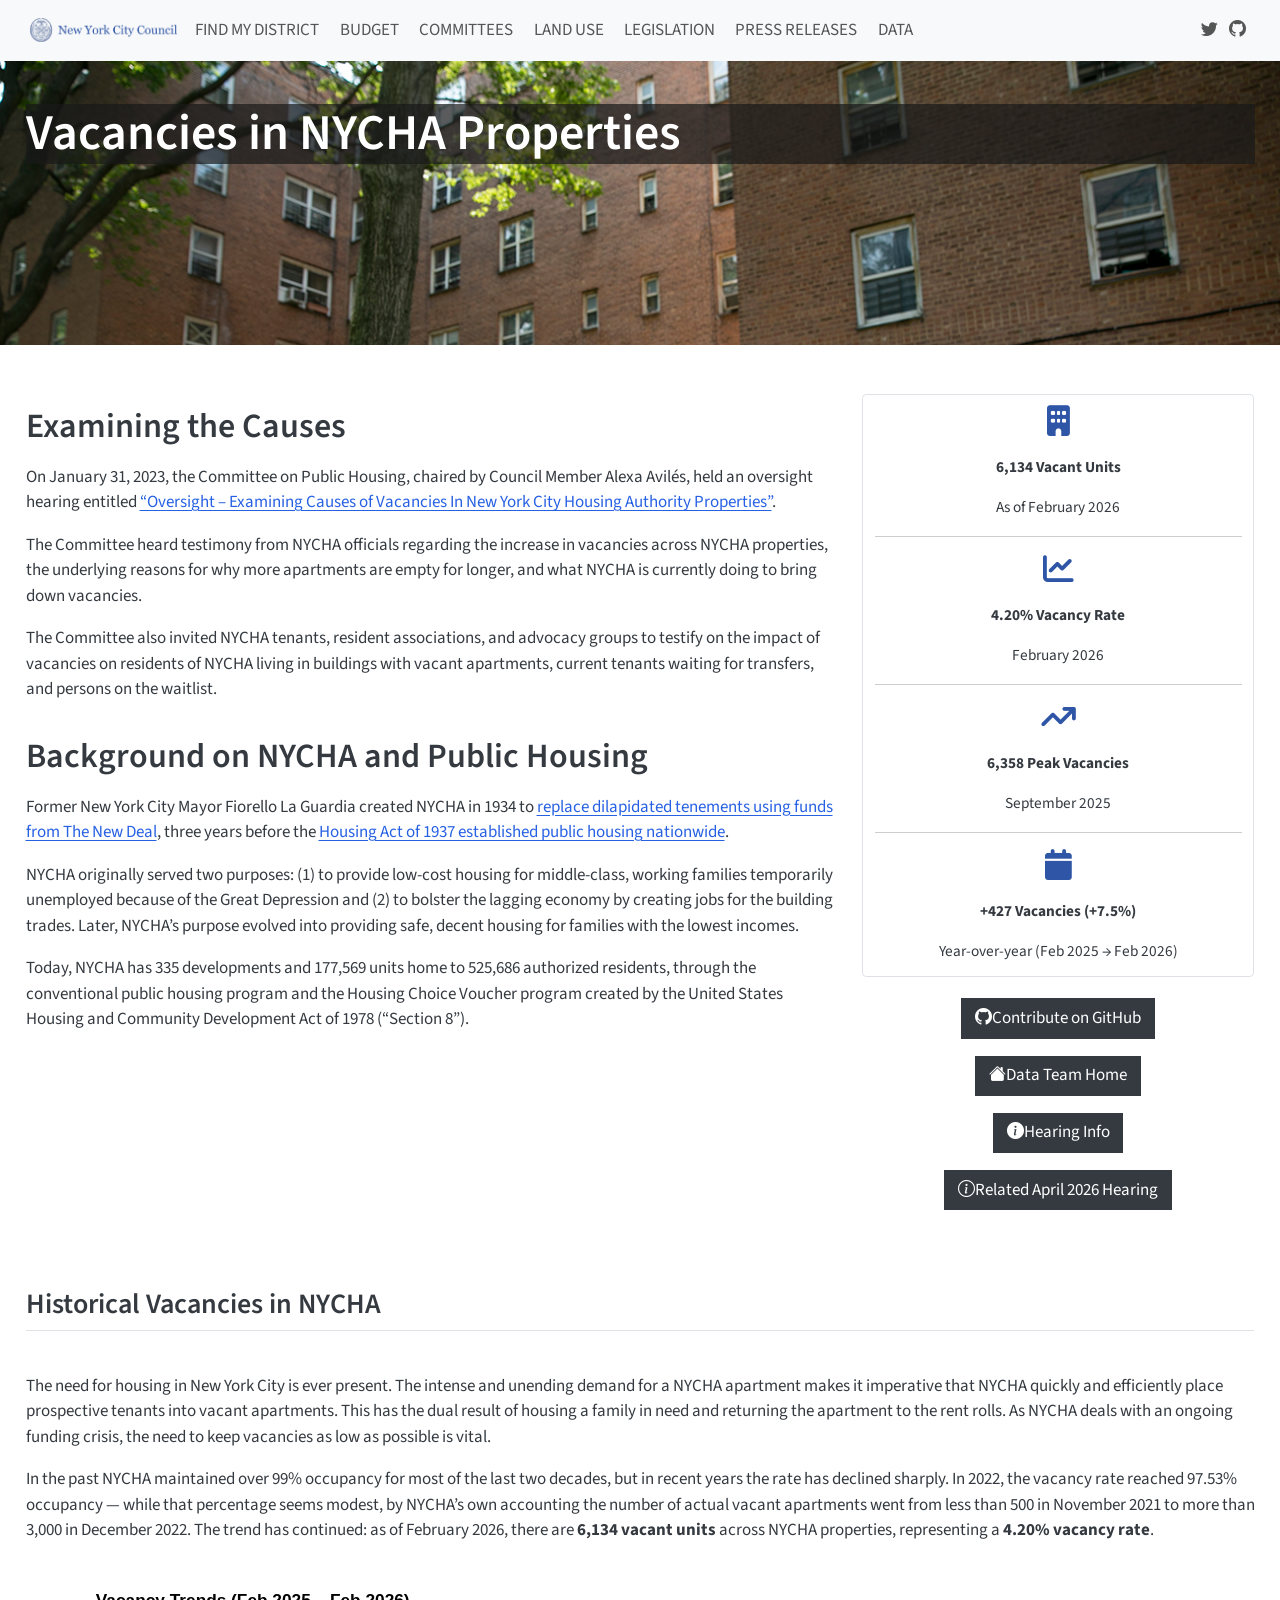
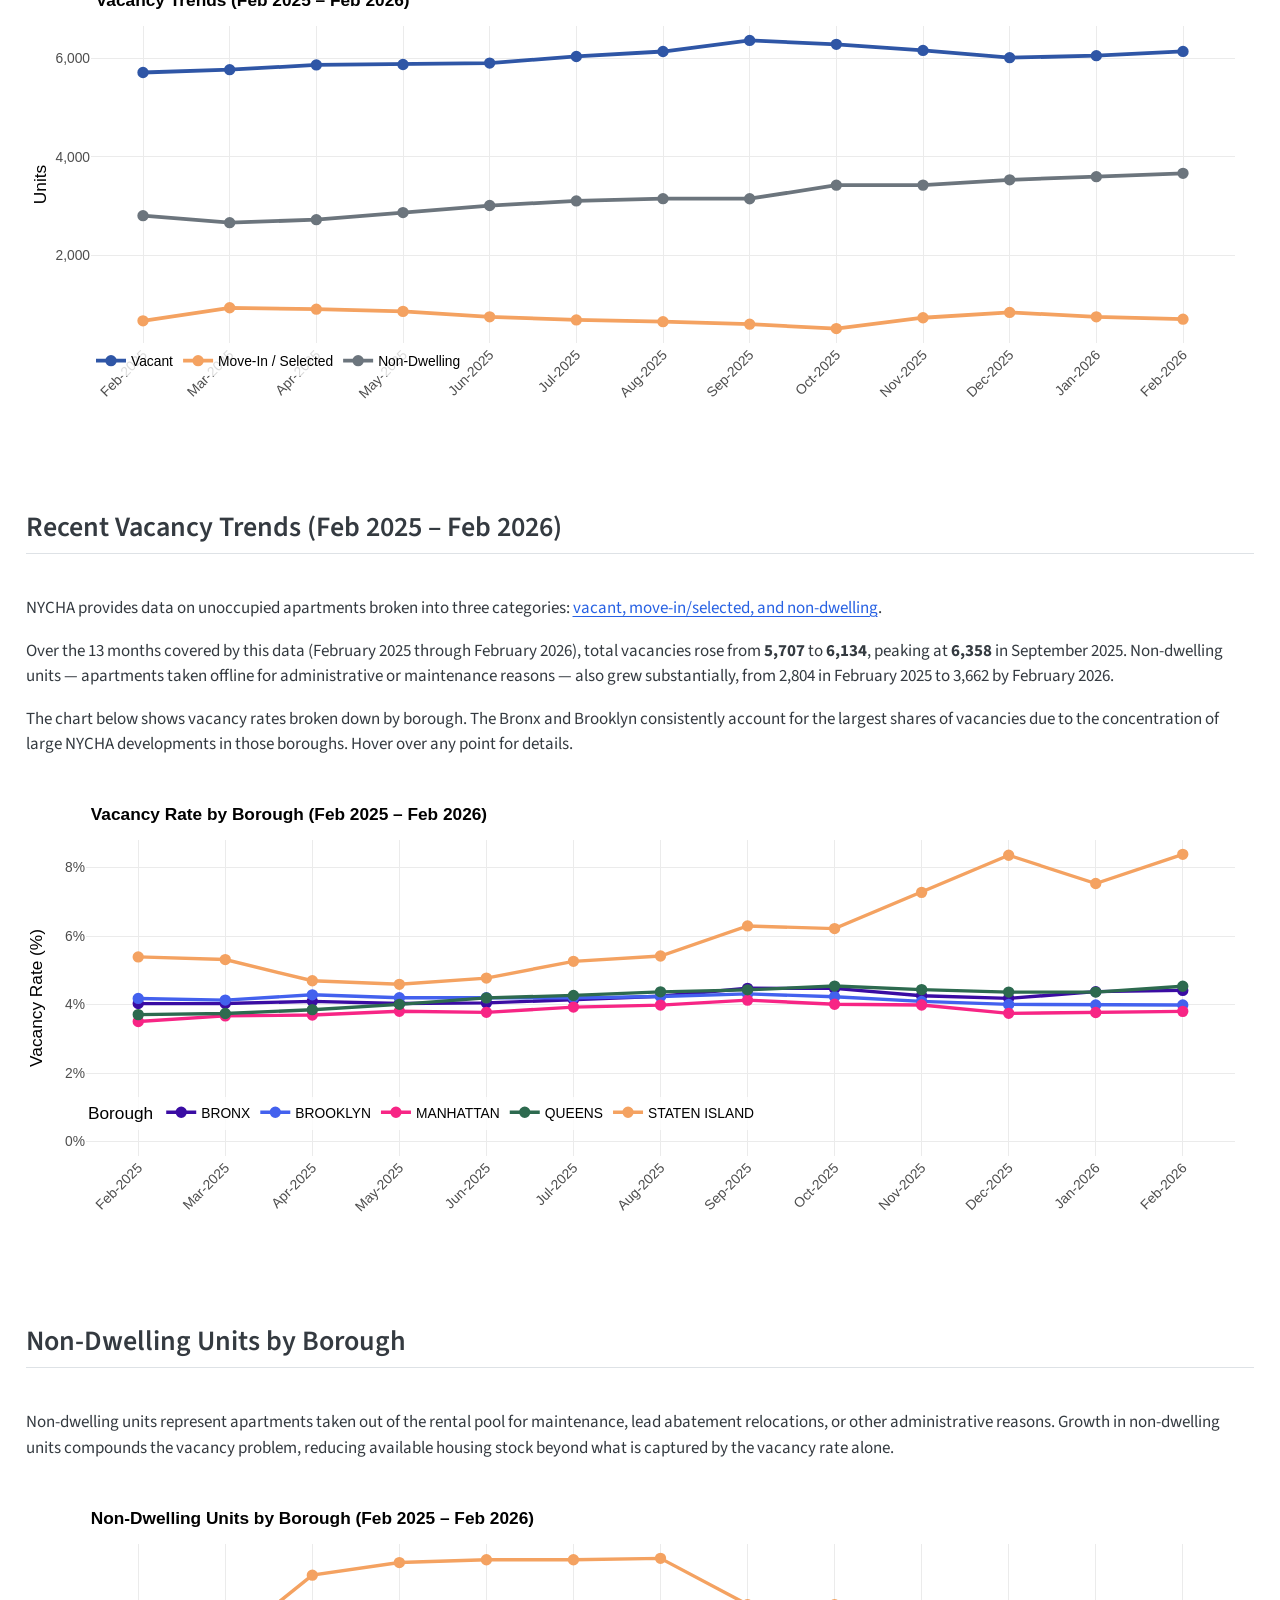
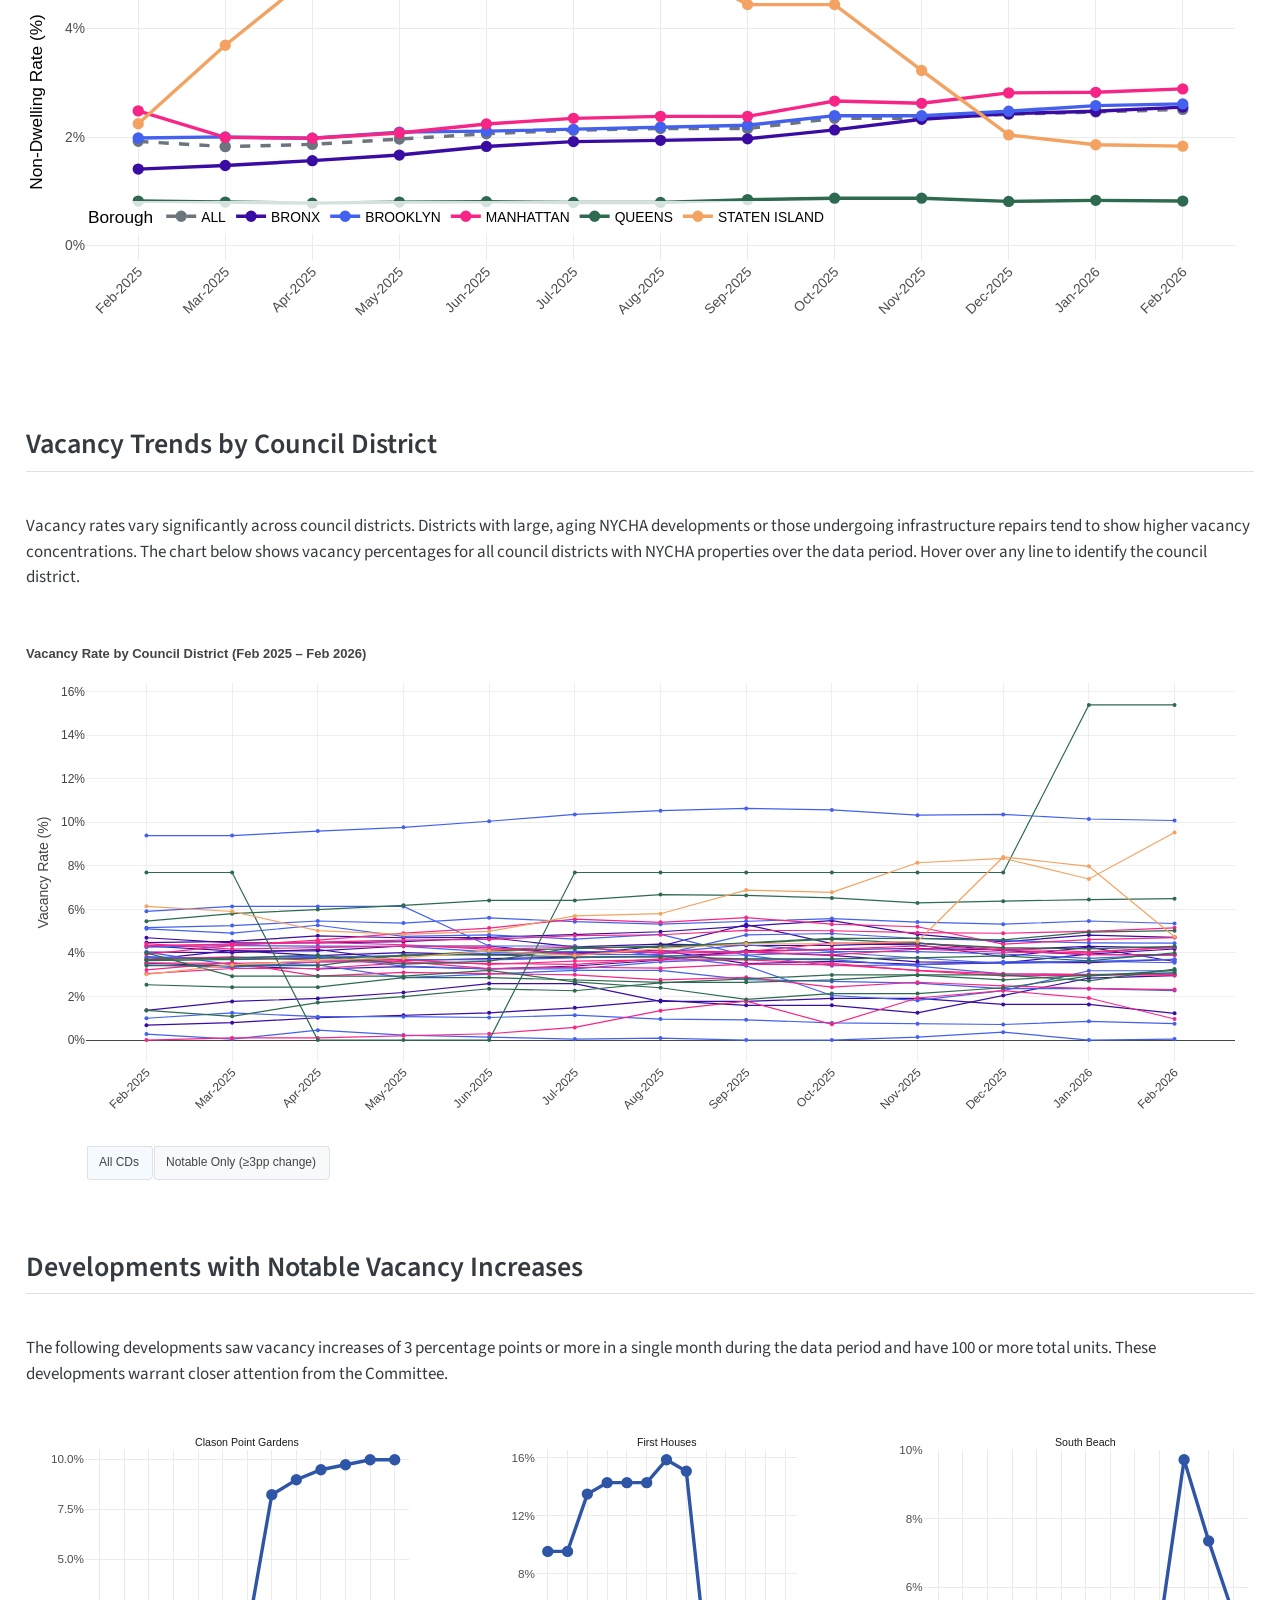
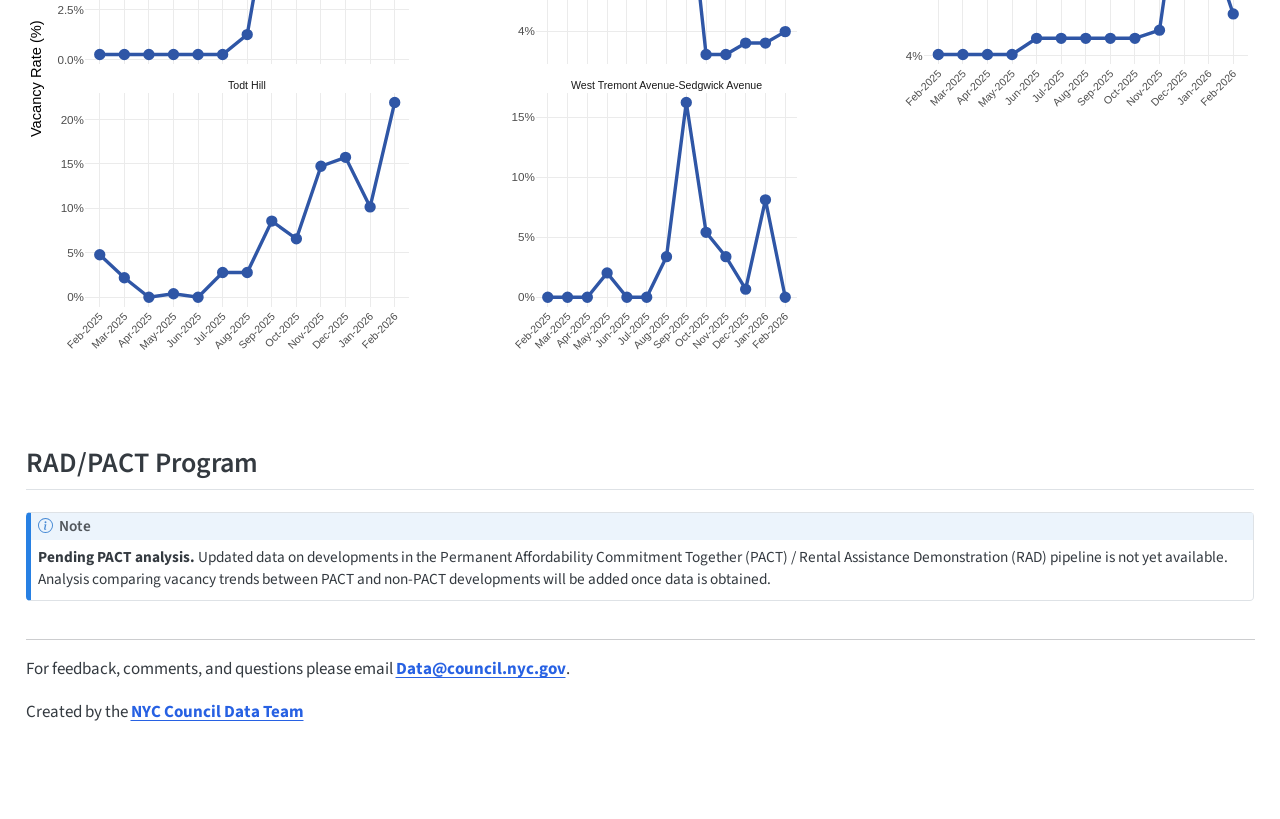
==== commit fd59acd5: "Added data team contact info at end" ====
--- a/docs/index.html
+++ b/docs/index.html
@@ -223,8 +223,8 @@
 <div class="g-col-12">
 <div class="cell">
 <div class="cell-output-display">
-<div class="plotly html-widget html-fill-item" id="htmlwidget-6bd5bb5392cb3196f410" style="width:100%;height:464px;"></div>
-<script type="application/json" data-for="htmlwidget-6bd5bb5392cb3196f410">{"x":{"data":[{"x":[1,2,3,4,5,6,7,8,9,10,11,12,13],"y":[5707,5764,5860,5870,5899,6032,6133,6358,6278,6155,6007,6049,6134],"text":["<b>Vacant<\/b><br>Feb-2025<br>Units: <b>5,707<\/b>","<b>Vacant<\/b><br>Mar-2025<br>Units: <b>5,764<\/b>","<b>Vacant<\/b><br>Apr-2025<br>Units: <b>5,860<\/b>","<b>Vacant<\/b><br>May-2025<br>Units: <b>5,870<\/b>","<b>Vacant<\/b><br>Jun-2025<br>Units: <b>5,899<\/b>","<b>Vacant<\/b><br>Jul-2025<br>Units: <b>6,032<\/b>","<b>Vacant<\/b><br>Aug-2025<br>Units: <b>6,133<\/b>","<b>Vacant<\/b><br>Sep-2025<br>Units: <b>6,358<\/b>","<b>Vacant<\/b><br>Oct-2025<br>Units: <b>6,278<\/b>","<b>Vacant<\/b><br>Nov-2025<br>Units: <b>6,155<\/b>","<b>Vacant<\/b><br>Dec-2025<br>Units: <b>6,007<\/b>","<b>Vacant<\/b><br>Jan-2026<br>Units: <b>6,049<\/b>","<b>Vacant<\/b><br>Feb-2026<br>Units: <b>6,134<\/b>"],"type":"scatter","mode":"lines+markers","line":{"width":3.7795275590551185,"color":"rgba(47,86,166,1)","dash":"solid"},"hoveron":"points","name":"Vacant","legendgroup":"Vacant","showlegend":true,"xaxis":"x","yaxis":"y","hoverinfo":"text","marker":{"autocolorscale":false,"color":"rgba(47,86,166,1)","opacity":1,"size":9.4488188976377963,"symbol":"circle","line":{"width":1.8897637795275593,"color":"rgba(47,86,166,1)"}},"frame":null},{"x":[1,2,3,4,5,6,7,8,9,10,11,12,13],"y":[671,935,906,862,751,689,653,602,513,733,841,751,704],"text":["<b>Move-In / Selected<\/b><br>Feb-2025<br>Units: <b>  671<\/b>","<b>Move-In / Selected<\/b><br>Mar-2025<br>Units: <b>  935<\/b>","<b>Move-In / Selected<\/b><br>Apr-2025<br>Units: <b>  906<\/b>","<b>Move-In / Selected<\/b><br>May-2025<br>Units: <b>  862<\/b>","<b>Move-In / Selected<\/b><br>Jun-2025<br>Units: <b>  751<\/b>","<b>Move-In / Selected<\/b><br>Jul-2025<br>Units: <b>  689<\/b>","<b>Move-In / Selected<\/b><br>Aug-2025<br>Units: <b>  653<\/b>","<b>Move-In / Selected<\/b><br>Sep-2025<br>Units: <b>  602<\/b>","<b>Move-In / Selected<\/b><br>Oct-2025<br>Units: <b>  513<\/b>","<b>Move-In / Selected<\/b><br>Nov-2025<br>Units: <b>  733<\/b>","<b>Move-In / Selected<\/b><br>Dec-2025<br>Units: <b>  841<\/b>","<b>Move-In / Selected<\/b><br>Jan-2026<br>Units: <b>  751<\/b>","<b>Move-In / Selected<\/b><br>Feb-2026<br>Units: <b>  704<\/b>"],"type":"scatter","mode":"lines+markers","line":{"width":3.7795275590551185,"color":"rgba(244,162,97,1)","dash":"solid"},"hoveron":"points","name":"Move-In / Selected","legendgroup":"Move-In / Selected","showlegend":true,"xaxis":"x","yaxis":"y","hoverinfo":"text","marker":{"autocolorscale":false,"color":"rgba(244,162,97,1)","opacity":1,"size":9.4488188976377963,"symbol":"circle","line":{"width":1.8897637795275593,"color":"rgba(244,162,97,1)"}},"frame":null},{"x":[1,2,3,4,5,6,7,8,9,10,11,12,13],"y":[2804,2662,2722,2866,3009,3102,3148,3147,3422,3423,3531,3594,3662],"text":["<b>Non-Dwelling<\/b><br>Feb-2025<br>Units: <b>2,804<\/b>","<b>Non-Dwelling<\/b><br>Mar-2025<br>Units: <b>2,662<\/b>","<b>Non-Dwelling<\/b><br>Apr-2025<br>Units: <b>2,722<\/b>","<b>Non-Dwelling<\/b><br>May-2025<br>Units: <b>2,866<\/b>","<b>Non-Dwelling<\/b><br>Jun-2025<br>Units: <b>3,009<\/b>","<b>Non-Dwelling<\/b><br>Jul-2025<br>Units: <b>3,102<\/b>","<b>Non-Dwelling<\/b><br>Aug-2025<br>Units: <b>3,148<\/b>","<b>Non-Dwelling<\/b><br>Sep-2025<br>Units: <b>3,147<\/b>","<b>Non-Dwelling<\/b><br>Oct-2025<br>Units: <b>3,422<\/b>","<b>Non-Dwelling<\/b><br>Nov-2025<br>Units: <b>3,423<\/b>","<b>Non-Dwelling<\/b><br>Dec-2025<br>Units: <b>3,531<\/b>","<b>Non-Dwelling<\/b><br>Jan-2026<br>Units: <b>3,594<\/b>","<b>Non-Dwelling<\/b><br>Feb-2026<br>Units: <b>3,662<\/b>"],"type":"scatter","mode":"lines+markers","line":{"width":3.7795275590551185,"color":"rgba(108,117,125,1)","dash":"solid"},"hoveron":"points","name":"Non-Dwelling","legendgroup":"Non-Dwelling","showlegend":true,"xaxis":"x","yaxis":"y","hoverinfo":"text","marker":{"autocolorscale":false,"color":"rgba(108,117,125,1)","opacity":1,"size":9.4488188976377963,"symbol":"circle","line":{"width":1.8897637795275593,"color":"rgba(108,117,125,1)"}},"frame":null}],"layout":{"margin":{"t":40,"r":20,"b":80,"l":60},"paper_bgcolor":"rgba(255,255,255,1)","font":{"color":"rgba(0,0,0,1)","family":"sans-serif","size":12},"title":{"text":"<b> Vacancy Trends (Feb 2025 – Feb 2026) <\/b>","font":{"color":"rgba(0,0,0,1)","family":"","size":17.268576172685762},"x":0,"xref":"paper"},"xaxis":{"domain":[0,1],"automargin":true,"type":"linear","autorange":false,"range":[0.40000000000000002,13.6],"tickmode":"array","ticktext":["Feb-2025","Mar-2025","Apr-2025","May-2025","Jun-2025","Jul-2025","Aug-2025","Sep-2025","Oct-2025","Nov-2025","Dec-2025","Jan-2026","Feb-2026"],"tickvals":[1,2,3,4,5,6,7,8,9,10,11,12,13],"categoryorder":"array","categoryarray":["Feb-2025","Mar-2025","Apr-2025","May-2025","Jun-2025","Jul-2025","Aug-2025","Sep-2025","Oct-2025","Nov-2025","Dec-2025","Jan-2026","Feb-2026"],"nticks":null,"ticks":"","tickcolor":null,"ticklen":4.3171440431714405,"tickwidth":0,"showticklabels":true,"tickfont":{"color":"rgba(77,77,77,1)","family":"","size":13.814860938148611},"tickangle":-45,"showline":false,"linecolor":null,"linewidth":0,"showgrid":true,"gridcolor":"rgba(235,235,235,1)","gridwidth":0,"zeroline":false,"anchor":"y","title":{"text":"","font":{"color":"rgba(0,0,0,1)","family":"","size":17.268576172685762}},"hoverformat":".2f"},"yaxis":{"domain":[0,1],"automargin":true,"type":"linear","autorange":false,"range":[220.75,6650.25],"tickmode":"array","ticktext":["2,000","4,000","6,000"],"tickvals":[2000.0000000000002,4000,6000],"categoryorder":"array","categoryarray":["2,000","4,000","6,000"],"nticks":null,"ticks":"","tickcolor":null,"ticklen":4.3171440431714423,"tickwidth":0,"showticklabels":true,"tickfont":{"color":"rgba(77,77,77,1)","family":"","size":13.814860938148611},"tickangle":-0,"showline":false,"linecolor":null,"linewidth":0,"showgrid":true,"gridcolor":"rgba(235,235,235,1)","gridwidth":0,"zeroline":false,"anchor":"x","title":{"text":"Units","font":{"color":"rgba(0,0,0,1)","family":"","size":17.268576172685762}},"hoverformat":".2f"},"shapes":[{"type":"rect","fillcolor":null,"line":{"color":null,"width":0,"linetype":[]},"yref":"paper","xref":"paper","layer":"below","x0":0,"x1":1,"y0":0,"y1":1}],"showlegend":true,"legend":{"bgcolor":"rgba(255,255,255,0.8)","bordercolor":null,"borderwidth":0,"font":{"color":"rgba(0,0,0,1)","family":"","size":13.814860938148611},"title":{"text":"","font":{"color":"rgba(0,0,0,1)","family":"","size":17.268576172685762}},"orientation":"h","x":0,"y":-0.20000000000000001},"hovermode":"closest","barmode":"relative"},"config":{"doubleClick":"reset","modeBarButtonsToAdd":["hoverclosest","hovercompare"],"showSendToCloud":false,"displayModeBar":false},"source":"A","attrs":{"17bc22c18fb58":{"x":{},"y":{},"colour":{},"text":{},"type":"scatter"},"17bc21c1d6506":{"x":{},"y":{},"colour":{},"text":{}}},"cur_data":"17bc22c18fb58","visdat":{"17bc22c18fb58":["function (y) ","x"],"17bc21c1d6506":["function (y) ","x"]},"highlight":{"on":"plotly_click","persistent":false,"dynamic":false,"selectize":false,"opacityDim":0.20000000000000001,"selected":{"opacity":1},"debounce":0},"shinyEvents":["plotly_hover","plotly_click","plotly_selected","plotly_relayout","plotly_brushed","plotly_brushing","plotly_clickannotation","plotly_doubleclick","plotly_deselect","plotly_afterplot","plotly_sunburstclick"],"base_url":"https://plot.ly"},"evals":[],"jsHooks":[]}</script>
+<div class="plotly html-widget html-fill-item" id="htmlwidget-dbf041eadeb0d7355d2a" style="width:100%;height:464px;"></div>
+<script type="application/json" data-for="htmlwidget-dbf041eadeb0d7355d2a">{"x":{"data":[{"x":[1,2,3,4,5,6,7,8,9,10,11,12,13],"y":[5707,5764,5860,5870,5899,6032,6133,6358,6278,6155,6007,6049,6134],"text":["<b>Vacant<\/b><br>Feb-2025<br>Units: <b>5,707<\/b>","<b>Vacant<\/b><br>Mar-2025<br>Units: <b>5,764<\/b>","<b>Vacant<\/b><br>Apr-2025<br>Units: <b>5,860<\/b>","<b>Vacant<\/b><br>May-2025<br>Units: <b>5,870<\/b>","<b>Vacant<\/b><br>Jun-2025<br>Units: <b>5,899<\/b>","<b>Vacant<\/b><br>Jul-2025<br>Units: <b>6,032<\/b>","<b>Vacant<\/b><br>Aug-2025<br>Units: <b>6,133<\/b>","<b>Vacant<\/b><br>Sep-2025<br>Units: <b>6,358<\/b>","<b>Vacant<\/b><br>Oct-2025<br>Units: <b>6,278<\/b>","<b>Vacant<\/b><br>Nov-2025<br>Units: <b>6,155<\/b>","<b>Vacant<\/b><br>Dec-2025<br>Units: <b>6,007<\/b>","<b>Vacant<\/b><br>Jan-2026<br>Units: <b>6,049<\/b>","<b>Vacant<\/b><br>Feb-2026<br>Units: <b>6,134<\/b>"],"type":"scatter","mode":"lines+markers","line":{"width":3.7795275590551185,"color":"rgba(47,86,166,1)","dash":"solid"},"hoveron":"points","name":"Vacant","legendgroup":"Vacant","showlegend":true,"xaxis":"x","yaxis":"y","hoverinfo":"text","marker":{"autocolorscale":false,"color":"rgba(47,86,166,1)","opacity":1,"size":9.4488188976377963,"symbol":"circle","line":{"width":1.8897637795275593,"color":"rgba(47,86,166,1)"}},"frame":null},{"x":[1,2,3,4,5,6,7,8,9,10,11,12,13],"y":[671,935,906,862,751,689,653,602,513,733,841,751,704],"text":["<b>Move-In / Selected<\/b><br>Feb-2025<br>Units: <b>  671<\/b>","<b>Move-In / Selected<\/b><br>Mar-2025<br>Units: <b>  935<\/b>","<b>Move-In / Selected<\/b><br>Apr-2025<br>Units: <b>  906<\/b>","<b>Move-In / Selected<\/b><br>May-2025<br>Units: <b>  862<\/b>","<b>Move-In / Selected<\/b><br>Jun-2025<br>Units: <b>  751<\/b>","<b>Move-In / Selected<\/b><br>Jul-2025<br>Units: <b>  689<\/b>","<b>Move-In / Selected<\/b><br>Aug-2025<br>Units: <b>  653<\/b>","<b>Move-In / Selected<\/b><br>Sep-2025<br>Units: <b>  602<\/b>","<b>Move-In / Selected<\/b><br>Oct-2025<br>Units: <b>  513<\/b>","<b>Move-In / Selected<\/b><br>Nov-2025<br>Units: <b>  733<\/b>","<b>Move-In / Selected<\/b><br>Dec-2025<br>Units: <b>  841<\/b>","<b>Move-In / Selected<\/b><br>Jan-2026<br>Units: <b>  751<\/b>","<b>Move-In / Selected<\/b><br>Feb-2026<br>Units: <b>  704<\/b>"],"type":"scatter","mode":"lines+markers","line":{"width":3.7795275590551185,"color":"rgba(244,162,97,1)","dash":"solid"},"hoveron":"points","name":"Move-In / Selected","legendgroup":"Move-In / Selected","showlegend":true,"xaxis":"x","yaxis":"y","hoverinfo":"text","marker":{"autocolorscale":false,"color":"rgba(244,162,97,1)","opacity":1,"size":9.4488188976377963,"symbol":"circle","line":{"width":1.8897637795275593,"color":"rgba(244,162,97,1)"}},"frame":null},{"x":[1,2,3,4,5,6,7,8,9,10,11,12,13],"y":[2804,2662,2722,2866,3009,3102,3148,3147,3422,3423,3531,3594,3662],"text":["<b>Non-Dwelling<\/b><br>Feb-2025<br>Units: <b>2,804<\/b>","<b>Non-Dwelling<\/b><br>Mar-2025<br>Units: <b>2,662<\/b>","<b>Non-Dwelling<\/b><br>Apr-2025<br>Units: <b>2,722<\/b>","<b>Non-Dwelling<\/b><br>May-2025<br>Units: <b>2,866<\/b>","<b>Non-Dwelling<\/b><br>Jun-2025<br>Units: <b>3,009<\/b>","<b>Non-Dwelling<\/b><br>Jul-2025<br>Units: <b>3,102<\/b>","<b>Non-Dwelling<\/b><br>Aug-2025<br>Units: <b>3,148<\/b>","<b>Non-Dwelling<\/b><br>Sep-2025<br>Units: <b>3,147<\/b>","<b>Non-Dwelling<\/b><br>Oct-2025<br>Units: <b>3,422<\/b>","<b>Non-Dwelling<\/b><br>Nov-2025<br>Units: <b>3,423<\/b>","<b>Non-Dwelling<\/b><br>Dec-2025<br>Units: <b>3,531<\/b>","<b>Non-Dwelling<\/b><br>Jan-2026<br>Units: <b>3,594<\/b>","<b>Non-Dwelling<\/b><br>Feb-2026<br>Units: <b>3,662<\/b>"],"type":"scatter","mode":"lines+markers","line":{"width":3.7795275590551185,"color":"rgba(108,117,125,1)","dash":"solid"},"hoveron":"points","name":"Non-Dwelling","legendgroup":"Non-Dwelling","showlegend":true,"xaxis":"x","yaxis":"y","hoverinfo":"text","marker":{"autocolorscale":false,"color":"rgba(108,117,125,1)","opacity":1,"size":9.4488188976377963,"symbol":"circle","line":{"width":1.8897637795275593,"color":"rgba(108,117,125,1)"}},"frame":null}],"layout":{"margin":{"t":40,"r":20,"b":80,"l":60},"paper_bgcolor":"rgba(255,255,255,1)","font":{"color":"rgba(0,0,0,1)","family":"sans-serif","size":12},"title":{"text":"<b> Vacancy Trends (Feb 2025 – Feb 2026) <\/b>","font":{"color":"rgba(0,0,0,1)","family":"","size":17.268576172685762},"x":0,"xref":"paper"},"xaxis":{"domain":[0,1],"automargin":true,"type":"linear","autorange":false,"range":[0.40000000000000002,13.6],"tickmode":"array","ticktext":["Feb-2025","Mar-2025","Apr-2025","May-2025","Jun-2025","Jul-2025","Aug-2025","Sep-2025","Oct-2025","Nov-2025","Dec-2025","Jan-2026","Feb-2026"],"tickvals":[1,2,3,4,5,6,7,8,9,10,11,12,13],"categoryorder":"array","categoryarray":["Feb-2025","Mar-2025","Apr-2025","May-2025","Jun-2025","Jul-2025","Aug-2025","Sep-2025","Oct-2025","Nov-2025","Dec-2025","Jan-2026","Feb-2026"],"nticks":null,"ticks":"","tickcolor":null,"ticklen":4.3171440431714405,"tickwidth":0,"showticklabels":true,"tickfont":{"color":"rgba(77,77,77,1)","family":"","size":13.814860938148611},"tickangle":-45,"showline":false,"linecolor":null,"linewidth":0,"showgrid":true,"gridcolor":"rgba(235,235,235,1)","gridwidth":0,"zeroline":false,"anchor":"y","title":{"text":"","font":{"color":"rgba(0,0,0,1)","family":"","size":17.268576172685762}},"hoverformat":".2f"},"yaxis":{"domain":[0,1],"automargin":true,"type":"linear","autorange":false,"range":[220.75,6650.25],"tickmode":"array","ticktext":["2,000","4,000","6,000"],"tickvals":[2000.0000000000002,4000,6000],"categoryorder":"array","categoryarray":["2,000","4,000","6,000"],"nticks":null,"ticks":"","tickcolor":null,"ticklen":4.3171440431714423,"tickwidth":0,"showticklabels":true,"tickfont":{"color":"rgba(77,77,77,1)","family":"","size":13.814860938148611},"tickangle":-0,"showline":false,"linecolor":null,"linewidth":0,"showgrid":true,"gridcolor":"rgba(235,235,235,1)","gridwidth":0,"zeroline":false,"anchor":"x","title":{"text":"Units","font":{"color":"rgba(0,0,0,1)","family":"","size":17.268576172685762}},"hoverformat":".2f"},"shapes":[{"type":"rect","fillcolor":null,"line":{"color":null,"width":0,"linetype":[]},"yref":"paper","xref":"paper","layer":"below","x0":0,"x1":1,"y0":0,"y1":1}],"showlegend":true,"legend":{"bgcolor":"rgba(255,255,255,0.8)","bordercolor":null,"borderwidth":0,"font":{"color":"rgba(0,0,0,1)","family":"","size":13.814860938148611},"title":{"text":"","font":{"color":"rgba(0,0,0,1)","family":"","size":17.268576172685762}},"orientation":"h","x":0,"y":-0.20000000000000001},"hovermode":"closest","barmode":"relative"},"config":{"doubleClick":"reset","modeBarButtonsToAdd":["hoverclosest","hovercompare"],"showSendToCloud":false,"displayModeBar":false},"source":"A","attrs":{"301744fc978a":{"x":{},"y":{},"colour":{},"text":{},"type":"scatter"},"301723410868":{"x":{},"y":{},"colour":{},"text":{}}},"cur_data":"301744fc978a","visdat":{"301744fc978a":["function (y) ","x"],"301723410868":["function (y) ","x"]},"highlight":{"on":"plotly_click","persistent":false,"dynamic":false,"selectize":false,"opacityDim":0.20000000000000001,"selected":{"opacity":1},"debounce":0},"shinyEvents":["plotly_hover","plotly_click","plotly_selected","plotly_relayout","plotly_brushed","plotly_brushing","plotly_clickannotation","plotly_doubleclick","plotly_deselect","plotly_afterplot","plotly_sunburstclick"],"base_url":"https://plot.ly"},"evals":[],"jsHooks":[]}</script>
 </div>
 </div>
 </div>
@@ -239,8 +239,8 @@
 <div class="g-col-12">
 <div class="cell">
 <div class="cell-output-display">
-<div class="plotly html-widget html-fill-item" id="htmlwidget-0ab22a544bc89294dd42" style="width:100%;height:464px;"></div>
-<script type="application/json" data-for="htmlwidget-0ab22a544bc89294dd42">{"x":{"data":[{"x":[1,2,3,4,5,6,7,8,9,10,11,12,13],"y":[4.0291038766823881,4.0319797538249169,4.0952490509605433,4.0319797538249169,4.0492350166800879,4.1470148395260553,4.2419187852294948,4.4748648337743013,4.4719889566317725,4.2562981709421379,4.1815253652363973,4.377085010928333,4.4144714137812038],"text":["<b>BRONX<\/b><br>Feb-2025<br>Vacancy Rate: <b>4.03%<\/b><br>Vacant Units: 1,401","<b>BRONX<\/b><br>Mar-2025<br>Vacancy Rate: <b>4.03%<\/b><br>Vacant Units: 1,402","<b>BRONX<\/b><br>Apr-2025<br>Vacancy Rate: <b>4.1%<\/b><br>Vacant Units: 1,424","<b>BRONX<\/b><br>May-2025<br>Vacancy Rate: <b>4.03%<\/b><br>Vacant Units: 1,402","<b>BRONX<\/b><br>Jun-2025<br>Vacancy Rate: <b>4.05%<\/b><br>Vacant Units: 1,408","<b>BRONX<\/b><br>Jul-2025<br>Vacancy Rate: <b>4.15%<\/b><br>Vacant Units: 1,442","<b>BRONX<\/b><br>Aug-2025<br>Vacancy Rate: <b>4.24%<\/b><br>Vacant Units: 1,475","<b>BRONX<\/b><br>Sep-2025<br>Vacancy Rate: <b>4.47%<\/b><br>Vacant Units: 1,556","<b>BRONX<\/b><br>Oct-2025<br>Vacancy Rate: <b>4.47%<\/b><br>Vacant Units: 1,555","<b>BRONX<\/b><br>Nov-2025<br>Vacancy Rate: <b>4.26%<\/b><br>Vacant Units: 1,480","<b>BRONX<\/b><br>Dec-2025<br>Vacancy Rate: <b>4.18%<\/b><br>Vacant Units: 1,454","<b>BRONX<\/b><br>Jan-2026<br>Vacancy Rate: <b>4.38%<\/b><br>Vacant Units: 1,522","<b>BRONX<\/b><br>Feb-2026<br>Vacancy Rate: <b>4.41%<\/b><br>Vacant Units: 1,535"],"type":"scatter","mode":"lines+markers","line":{"width":3.4015748031496069,"color":"rgba(58,12,163,1)","dash":"solid"},"hoveron":"points","name":"BRONX","legendgroup":"BRONX","showlegend":true,"xaxis":"x","yaxis":"y","hoverinfo":"text","marker":{"autocolorscale":false,"color":"rgba(58,12,163,1)","opacity":1,"size":9.4488188976377963,"symbol":"circle","line":{"width":1.8897637795275593,"color":"rgba(58,12,163,1)"}},"frame":null},{"x":[1,2,3,4,5,6,7,8,9,10,11,12,13],"y":[4.179512023253765,4.1310666784109928,4.2852109574561785,4.1993305734167183,4.2015326345459343,4.1971285122875015,4.2367656126134055,4.3116356910067823,4.2301594292257558,4.0936316392143048,4.0055491940456269,3.9901347661411082,3.9879327050118909],"text":["<b>BROOKLYN<\/b><br>Feb-2025<br>Vacancy Rate: <b>4.18%<\/b><br>Vacant Units: 1,898","<b>BROOKLYN<\/b><br>Mar-2025<br>Vacancy Rate: <b>4.13%<\/b><br>Vacant Units: 1,876","<b>BROOKLYN<\/b><br>Apr-2025<br>Vacancy Rate: <b>4.29%<\/b><br>Vacant Units: 1,946","<b>BROOKLYN<\/b><br>May-2025<br>Vacancy Rate: <b>4.2%<\/b><br>Vacant Units: 1,907","<b>BROOKLYN<\/b><br>Jun-2025<br>Vacancy Rate: <b>4.2%<\/b><br>Vacant Units: 1,908","<b>BROOKLYN<\/b><br>Jul-2025<br>Vacancy Rate: <b>4.2%<\/b><br>Vacant Units: 1,906","<b>BROOKLYN<\/b><br>Aug-2025<br>Vacancy Rate: <b>4.24%<\/b><br>Vacant Units: 1,924","<b>BROOKLYN<\/b><br>Sep-2025<br>Vacancy Rate: <b>4.31%<\/b><br>Vacant Units: 1,958","<b>BROOKLYN<\/b><br>Oct-2025<br>Vacancy Rate: <b>4.23%<\/b><br>Vacant Units: 1,921","<b>BROOKLYN<\/b><br>Nov-2025<br>Vacancy Rate: <b>4.09%<\/b><br>Vacant Units: 1,859","<b>BROOKLYN<\/b><br>Dec-2025<br>Vacancy Rate: <b>4.01%<\/b><br>Vacant Units: 1,819","<b>BROOKLYN<\/b><br>Jan-2026<br>Vacancy Rate: <b>3.99%<\/b><br>Vacant Units: 1,812","<b>BROOKLYN<\/b><br>Feb-2026<br>Vacancy Rate: <b>3.99%<\/b><br>Vacant Units: 1,811"],"type":"scatter","mode":"lines+markers","line":{"width":3.4015748031496069,"color":"rgba(67,97,238,1)","dash":"solid"},"hoveron":"points","name":"BROOKLYN","legendgroup":"BROOKLYN","showlegend":true,"xaxis":"x","yaxis":"y","hoverinfo":"text","marker":{"autocolorscale":false,"color":"rgba(67,97,238,1)","opacity":1,"size":9.4488188976377963,"symbol":"circle","line":{"width":1.8897637795275593,"color":"rgba(67,97,238,1)"}},"frame":null},{"x":[1,2,3,4,5,6,7,8,9,10,11,12,13],"y":[3.5073374359857126,3.6708697336144942,3.6945388819555016,3.8042776606274478,3.7741532900116193,3.9269268838490334,3.9850238843224166,4.1291905151267381,4.0108447734216988,3.9871756250806905,3.7440289193957912,3.7698498084950725,3.8021259198691739],"text":["<b>MANHATTAN<\/b><br>Feb-2025<br>Vacancy Rate: <b>3.51%<\/b><br>Vacant Units: 1,630","<b>MANHATTAN<\/b><br>Mar-2025<br>Vacancy Rate: <b>3.67%<\/b><br>Vacant Units: 1,706","<b>MANHATTAN<\/b><br>Apr-2025<br>Vacancy Rate: <b>3.69%<\/b><br>Vacant Units: 1,717","<b>MANHATTAN<\/b><br>May-2025<br>Vacancy Rate: <b>3.8%<\/b><br>Vacant Units: 1,768","<b>MANHATTAN<\/b><br>Jun-2025<br>Vacancy Rate: <b>3.77%<\/b><br>Vacant Units: 1,754","<b>MANHATTAN<\/b><br>Jul-2025<br>Vacancy Rate: <b>3.93%<\/b><br>Vacant Units: 1,825","<b>MANHATTAN<\/b><br>Aug-2025<br>Vacancy Rate: <b>3.99%<\/b><br>Vacant Units: 1,852","<b>MANHATTAN<\/b><br>Sep-2025<br>Vacancy Rate: <b>4.13%<\/b><br>Vacant Units: 1,919","<b>MANHATTAN<\/b><br>Oct-2025<br>Vacancy Rate: <b>4.01%<\/b><br>Vacant Units: 1,864","<b>MANHATTAN<\/b><br>Nov-2025<br>Vacancy Rate: <b>3.99%<\/b><br>Vacant Units: 1,853","<b>MANHATTAN<\/b><br>Dec-2025<br>Vacancy Rate: <b>3.74%<\/b><br>Vacant Units: 1,740","<b>MANHATTAN<\/b><br>Jan-2026<br>Vacancy Rate: <b>3.77%<\/b><br>Vacant Units: 1,752","<b>MANHATTAN<\/b><br>Feb-2026<br>Vacancy Rate: <b>3.8%<\/b><br>Vacant Units: 1,767"],"type":"scatter","mode":"lines+markers","line":{"width":3.4015748031496069,"color":"rgba(247,37,133,1)","dash":"solid"},"hoveron":"points","name":"MANHATTAN","legendgroup":"MANHATTAN","showlegend":true,"xaxis":"x","yaxis":"y","hoverinfo":"text","marker":{"autocolorscale":false,"color":"rgba(247,37,133,1)","opacity":1,"size":9.4488188976377963,"symbol":"circle","line":{"width":1.8897637795275593,"color":"rgba(247,37,133,1)"}},"frame":null},{"x":[1,2,3,4,5,6,7,8,9,10,11,12,13],"y":[3.7073234297628357,3.7399009642950225,3.8506645817044562,4.0070367474589519,4.1959864477456348,4.2676570237164455,4.3719051342194417,4.4305446963773782,4.5413083137868124,4.4370602032838153,4.3653896273130055,4.3653896273130055,4.5347928068803753],"text":["<b>QUEENS<\/b><br>Feb-2025<br>Vacancy Rate: <b>3.71%<\/b><br>Vacant Units:   569","<b>QUEENS<\/b><br>Mar-2025<br>Vacancy Rate: <b>3.74%<\/b><br>Vacant Units:   574","<b>QUEENS<\/b><br>Apr-2025<br>Vacancy Rate: <b>3.85%<\/b><br>Vacant Units:   591","<b>QUEENS<\/b><br>May-2025<br>Vacancy Rate: <b>4.01%<\/b><br>Vacant Units:   615","<b>QUEENS<\/b><br>Jun-2025<br>Vacancy Rate: <b>4.2%<\/b><br>Vacant Units:   644","<b>QUEENS<\/b><br>Jul-2025<br>Vacancy Rate: <b>4.27%<\/b><br>Vacant Units:   655","<b>QUEENS<\/b><br>Aug-2025<br>Vacancy Rate: <b>4.37%<\/b><br>Vacant Units:   671","<b>QUEENS<\/b><br>Sep-2025<br>Vacancy Rate: <b>4.43%<\/b><br>Vacant Units:   680","<b>QUEENS<\/b><br>Oct-2025<br>Vacancy Rate: <b>4.54%<\/b><br>Vacant Units:   697","<b>QUEENS<\/b><br>Nov-2025<br>Vacancy Rate: <b>4.44%<\/b><br>Vacant Units:   681","<b>QUEENS<\/b><br>Dec-2025<br>Vacancy Rate: <b>4.37%<\/b><br>Vacant Units:   670","<b>QUEENS<\/b><br>Jan-2026<br>Vacancy Rate: <b>4.37%<\/b><br>Vacant Units:   670","<b>QUEENS<\/b><br>Feb-2026<br>Vacancy Rate: <b>4.53%<\/b><br>Vacant Units:   696"],"type":"scatter","mode":"lines+markers","line":{"width":3.4015748031496069,"color":"rgba(45,106,79,1)","dash":"solid"},"hoveron":"points","name":"QUEENS","legendgroup":"QUEENS","showlegend":true,"xaxis":"x","yaxis":"y","hoverinfo":"text","marker":{"autocolorscale":false,"color":"rgba(45,106,79,1)","opacity":1,"size":9.4488188976377963,"symbol":"circle","line":{"width":1.8897637795275593,"color":"rgba(45,106,79,1)"}},"frame":null},{"x":[1,2,3,4,5,6,7,8,9,10,11,12,13],"y":[5.3921568627450984,5.3147574819401449,4.6955624355005154,4.5923632610939107,4.7729618163054699,5.2631578947368416,5.4179566563467496,6.29514963880289,6.2177502579979356,7.2755417956656343,8.3591331269349833,7.5335397316821471,8.3849329205366363],"text":["<b>STATEN ISLAND<\/b><br>Feb-2025<br>Vacancy Rate: <b>5.39%<\/b><br>Vacant Units:   209","<b>STATEN ISLAND<\/b><br>Mar-2025<br>Vacancy Rate: <b>5.31%<\/b><br>Vacant Units:   206","<b>STATEN ISLAND<\/b><br>Apr-2025<br>Vacancy Rate: <b>4.7%<\/b><br>Vacant Units:   182","<b>STATEN ISLAND<\/b><br>May-2025<br>Vacancy Rate: <b>4.59%<\/b><br>Vacant Units:   178","<b>STATEN ISLAND<\/b><br>Jun-2025<br>Vacancy Rate: <b>4.77%<\/b><br>Vacant Units:   185","<b>STATEN ISLAND<\/b><br>Jul-2025<br>Vacancy Rate: <b>5.26%<\/b><br>Vacant Units:   204","<b>STATEN ISLAND<\/b><br>Aug-2025<br>Vacancy Rate: <b>5.42%<\/b><br>Vacant Units:   210","<b>STATEN ISLAND<\/b><br>Sep-2025<br>Vacancy Rate: <b>6.3%<\/b><br>Vacant Units:   244","<b>STATEN ISLAND<\/b><br>Oct-2025<br>Vacancy Rate: <b>6.22%<\/b><br>Vacant Units:   241","<b>STATEN ISLAND<\/b><br>Nov-2025<br>Vacancy Rate: <b>7.28%<\/b><br>Vacant Units:   282","<b>STATEN ISLAND<\/b><br>Dec-2025<br>Vacancy Rate: <b>8.36%<\/b><br>Vacant Units:   324","<b>STATEN ISLAND<\/b><br>Jan-2026<br>Vacancy Rate: <b>7.53%<\/b><br>Vacant Units:   292","<b>STATEN ISLAND<\/b><br>Feb-2026<br>Vacancy Rate: <b>8.38%<\/b><br>Vacant Units:   325"],"type":"scatter","mode":"lines+markers","line":{"width":3.4015748031496069,"color":"rgba(244,162,97,1)","dash":"solid"},"hoveron":"points","name":"STATEN ISLAND","legendgroup":"STATEN ISLAND","showlegend":true,"xaxis":"x","yaxis":"y","hoverinfo":"text","marker":{"autocolorscale":false,"color":"rgba(244,162,97,1)","opacity":1,"size":9.4488188976377963,"symbol":"circle","line":{"width":1.8897637795275593,"color":"rgba(244,162,97,1)"}},"frame":null}],"layout":{"margin":{"t":40,"r":20,"b":80,"l":60},"paper_bgcolor":"rgba(255,255,255,1)","font":{"color":"rgba(0,0,0,1)","family":"sans-serif","size":12},"title":{"text":"<b> Vacancy Rate by Borough (Feb 2025 – Feb 2026) <\/b>","font":{"color":"rgba(0,0,0,1)","family":"","size":17.268576172685762},"x":0,"xref":"paper"},"xaxis":{"domain":[0,1],"automargin":true,"type":"linear","autorange":false,"range":[0.40000000000000002,13.6],"tickmode":"array","ticktext":["Feb-2025","Mar-2025","Apr-2025","May-2025","Jun-2025","Jul-2025","Aug-2025","Sep-2025","Oct-2025","Nov-2025","Dec-2025","Jan-2026","Feb-2026"],"tickvals":[1,2,3,4,5,6,7,8,9,10,11,12,13],"categoryorder":"array","categoryarray":["Feb-2025","Mar-2025","Apr-2025","May-2025","Jun-2025","Jul-2025","Aug-2025","Sep-2025","Oct-2025","Nov-2025","Dec-2025","Jan-2026","Feb-2026"],"nticks":null,"ticks":"","tickcolor":null,"ticklen":4.3171440431714405,"tickwidth":0,"showticklabels":true,"tickfont":{"color":"rgba(77,77,77,1)","family":"","size":13.814860938148611},"tickangle":-45,"showline":false,"linecolor":null,"linewidth":0,"showgrid":true,"gridcolor":"rgba(235,235,235,1)","gridwidth":0,"zeroline":false,"anchor":"y","title":{"text":"","font":{"color":"rgba(0,0,0,1)","family":"","size":17.268576172685762}},"hoverformat":".2f"},"yaxis":{"domain":[0,1],"automargin":true,"type":"linear","autorange":false,"range":[-0.41924664602683182,8.8041795665634677],"tickmode":"array","ticktext":["0%","2%","4%","6%","8%"],"tickvals":[-5.5511151231257827e-17,2,3.9999999999999996,6,8],"categoryorder":"array","categoryarray":["0%","2%","4%","6%","8%"],"nticks":null,"ticks":"","tickcolor":null,"ticklen":4.3171440431714423,"tickwidth":0,"showticklabels":true,"tickfont":{"color":"rgba(77,77,77,1)","family":"","size":13.814860938148611},"tickangle":-0,"showline":false,"linecolor":null,"linewidth":0,"showgrid":true,"gridcolor":"rgba(235,235,235,1)","gridwidth":0,"zeroline":false,"anchor":"x","title":{"text":"Vacancy Rate (%)","font":{"color":"rgba(0,0,0,1)","family":"","size":17.268576172685762}},"hoverformat":".2f"},"shapes":[{"type":"rect","fillcolor":null,"line":{"color":null,"width":0,"linetype":[]},"yref":"paper","xref":"paper","layer":"below","x0":0,"x1":1,"y0":0,"y1":1}],"showlegend":true,"legend":{"bgcolor":"rgba(255,255,255,0.8)","bordercolor":null,"borderwidth":0,"font":{"color":"rgba(0,0,0,1)","family":"","size":13.814860938148611},"title":{"text":"Borough","font":{"color":"rgba(0,0,0,1)","family":"","size":17.268576172685762}},"orientation":"h","x":0,"y":-0.20000000000000001},"hovermode":"closest","barmode":"relative"},"config":{"doubleClick":"reset","modeBarButtonsToAdd":["hoverclosest","hovercompare"],"showSendToCloud":false,"displayModeBar":false},"source":"A","attrs":{"17bc2b49f838":{"x":{},"y":{},"colour":{},"text":{},"type":"scatter"},"17bc225472a52":{"x":{},"y":{},"colour":{},"text":{}}},"cur_data":"17bc2b49f838","visdat":{"17bc2b49f838":["function (y) ","x"],"17bc225472a52":["function (y) ","x"]},"highlight":{"on":"plotly_click","persistent":false,"dynamic":false,"selectize":false,"opacityDim":0.20000000000000001,"selected":{"opacity":1},"debounce":0},"shinyEvents":["plotly_hover","plotly_click","plotly_selected","plotly_relayout","plotly_brushed","plotly_brushing","plotly_clickannotation","plotly_doubleclick","plotly_deselect","plotly_afterplot","plotly_sunburstclick"],"base_url":"https://plot.ly"},"evals":[],"jsHooks":[]}</script>
+<div class="plotly html-widget html-fill-item" id="htmlwidget-c6cada986010f12f67ef" style="width:100%;height:464px;"></div>
+<script type="application/json" data-for="htmlwidget-c6cada986010f12f67ef">{"x":{"data":[{"x":[1,2,3,4,5,6,7,8,9,10,11,12,13],"y":[4.0291038766823881,4.0319797538249169,4.0952490509605433,4.0319797538249169,4.0492350166800879,4.1470148395260553,4.2419187852294948,4.4748648337743013,4.4719889566317725,4.2562981709421379,4.1815253652363973,4.377085010928333,4.4144714137812038],"text":["<b>BRONX<\/b><br>Feb-2025<br>Vacancy Rate: <b>4.03%<\/b><br>Vacant Units: 1,401","<b>BRONX<\/b><br>Mar-2025<br>Vacancy Rate: <b>4.03%<\/b><br>Vacant Units: 1,402","<b>BRONX<\/b><br>Apr-2025<br>Vacancy Rate: <b>4.1%<\/b><br>Vacant Units: 1,424","<b>BRONX<\/b><br>May-2025<br>Vacancy Rate: <b>4.03%<\/b><br>Vacant Units: 1,402","<b>BRONX<\/b><br>Jun-2025<br>Vacancy Rate: <b>4.05%<\/b><br>Vacant Units: 1,408","<b>BRONX<\/b><br>Jul-2025<br>Vacancy Rate: <b>4.15%<\/b><br>Vacant Units: 1,442","<b>BRONX<\/b><br>Aug-2025<br>Vacancy Rate: <b>4.24%<\/b><br>Vacant Units: 1,475","<b>BRONX<\/b><br>Sep-2025<br>Vacancy Rate: <b>4.47%<\/b><br>Vacant Units: 1,556","<b>BRONX<\/b><br>Oct-2025<br>Vacancy Rate: <b>4.47%<\/b><br>Vacant Units: 1,555","<b>BRONX<\/b><br>Nov-2025<br>Vacancy Rate: <b>4.26%<\/b><br>Vacant Units: 1,480","<b>BRONX<\/b><br>Dec-2025<br>Vacancy Rate: <b>4.18%<\/b><br>Vacant Units: 1,454","<b>BRONX<\/b><br>Jan-2026<br>Vacancy Rate: <b>4.38%<\/b><br>Vacant Units: 1,522","<b>BRONX<\/b><br>Feb-2026<br>Vacancy Rate: <b>4.41%<\/b><br>Vacant Units: 1,535"],"type":"scatter","mode":"lines+markers","line":{"width":3.4015748031496069,"color":"rgba(58,12,163,1)","dash":"solid"},"hoveron":"points","name":"BRONX","legendgroup":"BRONX","showlegend":true,"xaxis":"x","yaxis":"y","hoverinfo":"text","marker":{"autocolorscale":false,"color":"rgba(58,12,163,1)","opacity":1,"size":9.4488188976377963,"symbol":"circle","line":{"width":1.8897637795275593,"color":"rgba(58,12,163,1)"}},"frame":null},{"x":[1,2,3,4,5,6,7,8,9,10,11,12,13],"y":[4.179512023253765,4.1310666784109928,4.2852109574561785,4.1993305734167183,4.2015326345459343,4.1971285122875015,4.2367656126134055,4.3116356910067823,4.2301594292257558,4.0936316392143048,4.0055491940456269,3.9901347661411082,3.9879327050118909],"text":["<b>BROOKLYN<\/b><br>Feb-2025<br>Vacancy Rate: <b>4.18%<\/b><br>Vacant Units: 1,898","<b>BROOKLYN<\/b><br>Mar-2025<br>Vacancy Rate: <b>4.13%<\/b><br>Vacant Units: 1,876","<b>BROOKLYN<\/b><br>Apr-2025<br>Vacancy Rate: <b>4.29%<\/b><br>Vacant Units: 1,946","<b>BROOKLYN<\/b><br>May-2025<br>Vacancy Rate: <b>4.2%<\/b><br>Vacant Units: 1,907","<b>BROOKLYN<\/b><br>Jun-2025<br>Vacancy Rate: <b>4.2%<\/b><br>Vacant Units: 1,908","<b>BROOKLYN<\/b><br>Jul-2025<br>Vacancy Rate: <b>4.2%<\/b><br>Vacant Units: 1,906","<b>BROOKLYN<\/b><br>Aug-2025<br>Vacancy Rate: <b>4.24%<\/b><br>Vacant Units: 1,924","<b>BROOKLYN<\/b><br>Sep-2025<br>Vacancy Rate: <b>4.31%<\/b><br>Vacant Units: 1,958","<b>BROOKLYN<\/b><br>Oct-2025<br>Vacancy Rate: <b>4.23%<\/b><br>Vacant Units: 1,921","<b>BROOKLYN<\/b><br>Nov-2025<br>Vacancy Rate: <b>4.09%<\/b><br>Vacant Units: 1,859","<b>BROOKLYN<\/b><br>Dec-2025<br>Vacancy Rate: <b>4.01%<\/b><br>Vacant Units: 1,819","<b>BROOKLYN<\/b><br>Jan-2026<br>Vacancy Rate: <b>3.99%<\/b><br>Vacant Units: 1,812","<b>BROOKLYN<\/b><br>Feb-2026<br>Vacancy Rate: <b>3.99%<\/b><br>Vacant Units: 1,811"],"type":"scatter","mode":"lines+markers","line":{"width":3.4015748031496069,"color":"rgba(67,97,238,1)","dash":"solid"},"hoveron":"points","name":"BROOKLYN","legendgroup":"BROOKLYN","showlegend":true,"xaxis":"x","yaxis":"y","hoverinfo":"text","marker":{"autocolorscale":false,"color":"rgba(67,97,238,1)","opacity":1,"size":9.4488188976377963,"symbol":"circle","line":{"width":1.8897637795275593,"color":"rgba(67,97,238,1)"}},"frame":null},{"x":[1,2,3,4,5,6,7,8,9,10,11,12,13],"y":[3.5073374359857126,3.6708697336144942,3.6945388819555016,3.8042776606274478,3.7741532900116193,3.9269268838490334,3.9850238843224166,4.1291905151267381,4.0108447734216988,3.9871756250806905,3.7440289193957912,3.7698498084950725,3.8021259198691739],"text":["<b>MANHATTAN<\/b><br>Feb-2025<br>Vacancy Rate: <b>3.51%<\/b><br>Vacant Units: 1,630","<b>MANHATTAN<\/b><br>Mar-2025<br>Vacancy Rate: <b>3.67%<\/b><br>Vacant Units: 1,706","<b>MANHATTAN<\/b><br>Apr-2025<br>Vacancy Rate: <b>3.69%<\/b><br>Vacant Units: 1,717","<b>MANHATTAN<\/b><br>May-2025<br>Vacancy Rate: <b>3.8%<\/b><br>Vacant Units: 1,768","<b>MANHATTAN<\/b><br>Jun-2025<br>Vacancy Rate: <b>3.77%<\/b><br>Vacant Units: 1,754","<b>MANHATTAN<\/b><br>Jul-2025<br>Vacancy Rate: <b>3.93%<\/b><br>Vacant Units: 1,825","<b>MANHATTAN<\/b><br>Aug-2025<br>Vacancy Rate: <b>3.99%<\/b><br>Vacant Units: 1,852","<b>MANHATTAN<\/b><br>Sep-2025<br>Vacancy Rate: <b>4.13%<\/b><br>Vacant Units: 1,919","<b>MANHATTAN<\/b><br>Oct-2025<br>Vacancy Rate: <b>4.01%<\/b><br>Vacant Units: 1,864","<b>MANHATTAN<\/b><br>Nov-2025<br>Vacancy Rate: <b>3.99%<\/b><br>Vacant Units: 1,853","<b>MANHATTAN<\/b><br>Dec-2025<br>Vacancy Rate: <b>3.74%<\/b><br>Vacant Units: 1,740","<b>MANHATTAN<\/b><br>Jan-2026<br>Vacancy Rate: <b>3.77%<\/b><br>Vacant Units: 1,752","<b>MANHATTAN<\/b><br>Feb-2026<br>Vacancy Rate: <b>3.8%<\/b><br>Vacant Units: 1,767"],"type":"scatter","mode":"lines+markers","line":{"width":3.4015748031496069,"color":"rgba(247,37,133,1)","dash":"solid"},"hoveron":"points","name":"MANHATTAN","legendgroup":"MANHATTAN","showlegend":true,"xaxis":"x","yaxis":"y","hoverinfo":"text","marker":{"autocolorscale":false,"color":"rgba(247,37,133,1)","opacity":1,"size":9.4488188976377963,"symbol":"circle","line":{"width":1.8897637795275593,"color":"rgba(247,37,133,1)"}},"frame":null},{"x":[1,2,3,4,5,6,7,8,9,10,11,12,13],"y":[3.7073234297628357,3.7399009642950225,3.8506645817044562,4.0070367474589519,4.1959864477456348,4.2676570237164455,4.3719051342194417,4.4305446963773782,4.5413083137868124,4.4370602032838153,4.3653896273130055,4.3653896273130055,4.5347928068803753],"text":["<b>QUEENS<\/b><br>Feb-2025<br>Vacancy Rate: <b>3.71%<\/b><br>Vacant Units:   569","<b>QUEENS<\/b><br>Mar-2025<br>Vacancy Rate: <b>3.74%<\/b><br>Vacant Units:   574","<b>QUEENS<\/b><br>Apr-2025<br>Vacancy Rate: <b>3.85%<\/b><br>Vacant Units:   591","<b>QUEENS<\/b><br>May-2025<br>Vacancy Rate: <b>4.01%<\/b><br>Vacant Units:   615","<b>QUEENS<\/b><br>Jun-2025<br>Vacancy Rate: <b>4.2%<\/b><br>Vacant Units:   644","<b>QUEENS<\/b><br>Jul-2025<br>Vacancy Rate: <b>4.27%<\/b><br>Vacant Units:   655","<b>QUEENS<\/b><br>Aug-2025<br>Vacancy Rate: <b>4.37%<\/b><br>Vacant Units:   671","<b>QUEENS<\/b><br>Sep-2025<br>Vacancy Rate: <b>4.43%<\/b><br>Vacant Units:   680","<b>QUEENS<\/b><br>Oct-2025<br>Vacancy Rate: <b>4.54%<\/b><br>Vacant Units:   697","<b>QUEENS<\/b><br>Nov-2025<br>Vacancy Rate: <b>4.44%<\/b><br>Vacant Units:   681","<b>QUEENS<\/b><br>Dec-2025<br>Vacancy Rate: <b>4.37%<\/b><br>Vacant Units:   670","<b>QUEENS<\/b><br>Jan-2026<br>Vacancy Rate: <b>4.37%<\/b><br>Vacant Units:   670","<b>QUEENS<\/b><br>Feb-2026<br>Vacancy Rate: <b>4.53%<\/b><br>Vacant Units:   696"],"type":"scatter","mode":"lines+markers","line":{"width":3.4015748031496069,"color":"rgba(45,106,79,1)","dash":"solid"},"hoveron":"points","name":"QUEENS","legendgroup":"QUEENS","showlegend":true,"xaxis":"x","yaxis":"y","hoverinfo":"text","marker":{"autocolorscale":false,"color":"rgba(45,106,79,1)","opacity":1,"size":9.4488188976377963,"symbol":"circle","line":{"width":1.8897637795275593,"color":"rgba(45,106,79,1)"}},"frame":null},{"x":[1,2,3,4,5,6,7,8,9,10,11,12,13],"y":[5.3921568627450984,5.3147574819401449,4.6955624355005154,4.5923632610939107,4.7729618163054699,5.2631578947368416,5.4179566563467496,6.29514963880289,6.2177502579979356,7.2755417956656343,8.3591331269349833,7.5335397316821471,8.3849329205366363],"text":["<b>STATEN ISLAND<\/b><br>Feb-2025<br>Vacancy Rate: <b>5.39%<\/b><br>Vacant Units:   209","<b>STATEN ISLAND<\/b><br>Mar-2025<br>Vacancy Rate: <b>5.31%<\/b><br>Vacant Units:   206","<b>STATEN ISLAND<\/b><br>Apr-2025<br>Vacancy Rate: <b>4.7%<\/b><br>Vacant Units:   182","<b>STATEN ISLAND<\/b><br>May-2025<br>Vacancy Rate: <b>4.59%<\/b><br>Vacant Units:   178","<b>STATEN ISLAND<\/b><br>Jun-2025<br>Vacancy Rate: <b>4.77%<\/b><br>Vacant Units:   185","<b>STATEN ISLAND<\/b><br>Jul-2025<br>Vacancy Rate: <b>5.26%<\/b><br>Vacant Units:   204","<b>STATEN ISLAND<\/b><br>Aug-2025<br>Vacancy Rate: <b>5.42%<\/b><br>Vacant Units:   210","<b>STATEN ISLAND<\/b><br>Sep-2025<br>Vacancy Rate: <b>6.3%<\/b><br>Vacant Units:   244","<b>STATEN ISLAND<\/b><br>Oct-2025<br>Vacancy Rate: <b>6.22%<\/b><br>Vacant Units:   241","<b>STATEN ISLAND<\/b><br>Nov-2025<br>Vacancy Rate: <b>7.28%<\/b><br>Vacant Units:   282","<b>STATEN ISLAND<\/b><br>Dec-2025<br>Vacancy Rate: <b>8.36%<\/b><br>Vacant Units:   324","<b>STATEN ISLAND<\/b><br>Jan-2026<br>Vacancy Rate: <b>7.53%<\/b><br>Vacant Units:   292","<b>STATEN ISLAND<\/b><br>Feb-2026<br>Vacancy Rate: <b>8.38%<\/b><br>Vacant Units:   325"],"type":"scatter","mode":"lines+markers","line":{"width":3.4015748031496069,"color":"rgba(244,162,97,1)","dash":"solid"},"hoveron":"points","name":"STATEN ISLAND","legendgroup":"STATEN ISLAND","showlegend":true,"xaxis":"x","yaxis":"y","hoverinfo":"text","marker":{"autocolorscale":false,"color":"rgba(244,162,97,1)","opacity":1,"size":9.4488188976377963,"symbol":"circle","line":{"width":1.8897637795275593,"color":"rgba(244,162,97,1)"}},"frame":null}],"layout":{"margin":{"t":40,"r":20,"b":80,"l":60},"paper_bgcolor":"rgba(255,255,255,1)","font":{"color":"rgba(0,0,0,1)","family":"sans-serif","size":12},"title":{"text":"<b> Vacancy Rate by Borough (Feb 2025 – Feb 2026) <\/b>","font":{"color":"rgba(0,0,0,1)","family":"","size":17.268576172685762},"x":0,"xref":"paper"},"xaxis":{"domain":[0,1],"automargin":true,"type":"linear","autorange":false,"range":[0.40000000000000002,13.6],"tickmode":"array","ticktext":["Feb-2025","Mar-2025","Apr-2025","May-2025","Jun-2025","Jul-2025","Aug-2025","Sep-2025","Oct-2025","Nov-2025","Dec-2025","Jan-2026","Feb-2026"],"tickvals":[1,2,3,4,5,6,7,8,9,10,11,12,13],"categoryorder":"array","categoryarray":["Feb-2025","Mar-2025","Apr-2025","May-2025","Jun-2025","Jul-2025","Aug-2025","Sep-2025","Oct-2025","Nov-2025","Dec-2025","Jan-2026","Feb-2026"],"nticks":null,"ticks":"","tickcolor":null,"ticklen":4.3171440431714405,"tickwidth":0,"showticklabels":true,"tickfont":{"color":"rgba(77,77,77,1)","family":"","size":13.814860938148611},"tickangle":-45,"showline":false,"linecolor":null,"linewidth":0,"showgrid":true,"gridcolor":"rgba(235,235,235,1)","gridwidth":0,"zeroline":false,"anchor":"y","title":{"text":"","font":{"color":"rgba(0,0,0,1)","family":"","size":17.268576172685762}},"hoverformat":".2f"},"yaxis":{"domain":[0,1],"automargin":true,"type":"linear","autorange":false,"range":[-0.41924664602683182,8.8041795665634677],"tickmode":"array","ticktext":["0%","2%","4%","6%","8%"],"tickvals":[-5.5511151231257827e-17,2,3.9999999999999996,6,8],"categoryorder":"array","categoryarray":["0%","2%","4%","6%","8%"],"nticks":null,"ticks":"","tickcolor":null,"ticklen":4.3171440431714423,"tickwidth":0,"showticklabels":true,"tickfont":{"color":"rgba(77,77,77,1)","family":"","size":13.814860938148611},"tickangle":-0,"showline":false,"linecolor":null,"linewidth":0,"showgrid":true,"gridcolor":"rgba(235,235,235,1)","gridwidth":0,"zeroline":false,"anchor":"x","title":{"text":"Vacancy Rate (%)","font":{"color":"rgba(0,0,0,1)","family":"","size":17.268576172685762}},"hoverformat":".2f"},"shapes":[{"type":"rect","fillcolor":null,"line":{"color":null,"width":0,"linetype":[]},"yref":"paper","xref":"paper","layer":"below","x0":0,"x1":1,"y0":0,"y1":1}],"showlegend":true,"legend":{"bgcolor":"rgba(255,255,255,0.8)","bordercolor":null,"borderwidth":0,"font":{"color":"rgba(0,0,0,1)","family":"","size":13.814860938148611},"title":{"text":"Borough","font":{"color":"rgba(0,0,0,1)","family":"","size":17.268576172685762}},"orientation":"h","x":0,"y":-0.20000000000000001},"hovermode":"closest","barmode":"relative"},"config":{"doubleClick":"reset","modeBarButtonsToAdd":["hoverclosest","hovercompare"],"showSendToCloud":false,"displayModeBar":false},"source":"A","attrs":{"301761f3e65":{"x":{},"y":{},"colour":{},"text":{},"type":"scatter"},"30176d395c06":{"x":{},"y":{},"colour":{},"text":{}}},"cur_data":"301761f3e65","visdat":{"301761f3e65":["function (y) ","x"],"30176d395c06":["function (y) ","x"]},"highlight":{"on":"plotly_click","persistent":false,"dynamic":false,"selectize":false,"opacityDim":0.20000000000000001,"selected":{"opacity":1},"debounce":0},"shinyEvents":["plotly_hover","plotly_click","plotly_selected","plotly_relayout","plotly_brushed","plotly_brushing","plotly_clickannotation","plotly_doubleclick","plotly_deselect","plotly_afterplot","plotly_sunburstclick"],"base_url":"https://plot.ly"},"evals":[],"jsHooks":[]}</script>
 </div>
 </div>
 </div>
@@ -253,8 +253,8 @@
 <div class="g-col-12">
 <div class="cell">
 <div class="cell-output-display">
-<div class="plotly html-widget html-fill-item" id="htmlwidget-ffdac7e5136c906f917f" style="width:100%;height:464px;"></div>
-<script type="application/json" data-for="htmlwidget-ffdac7e5136c906f917f">{"x":{"data":[{"x":[1,2,3,4,5,6,7,8,9,10,11,12,13],"y":[1.920140244194726,1.8229006169922826,1.8639877834158503,1.9625969828324124,2.0605213961419149,2.1242065040984448,2.15570666502318,2.1550218789161204,2.3433380583574719,2.3440228444645315,2.4179797440269533,2.461121268771699,2.5076867240517426],"text":["<b>All City<\/b><br>Feb-2025<br>Non-Dwelling Rate: <b>1.92%<\/b><br>Non-Dwelling Units: 2,804","<b>All City<\/b><br>Mar-2025<br>Non-Dwelling Rate: <b>1.82%<\/b><br>Non-Dwelling Units: 2,662","<b>All City<\/b><br>Apr-2025<br>Non-Dwelling Rate: <b>1.86%<\/b><br>Non-Dwelling Units: 2,722","<b>All City<\/b><br>May-2025<br>Non-Dwelling Rate: <b>1.96%<\/b><br>Non-Dwelling Units: 2,866","<b>All City<\/b><br>Jun-2025<br>Non-Dwelling Rate: <b>2.06%<\/b><br>Non-Dwelling Units: 3,009","<b>All City<\/b><br>Jul-2025<br>Non-Dwelling Rate: <b>2.12%<\/b><br>Non-Dwelling Units: 3,102","<b>All City<\/b><br>Aug-2025<br>Non-Dwelling Rate: <b>2.16%<\/b><br>Non-Dwelling Units: 3,148","<b>All City<\/b><br>Sep-2025<br>Non-Dwelling Rate: <b>2.16%<\/b><br>Non-Dwelling Units: 3,147","<b>All City<\/b><br>Oct-2025<br>Non-Dwelling Rate: <b>2.34%<\/b><br>Non-Dwelling Units: 3,422","<b>All City<\/b><br>Nov-2025<br>Non-Dwelling Rate: <b>2.34%<\/b><br>Non-Dwelling Units: 3,423","<b>All City<\/b><br>Dec-2025<br>Non-Dwelling Rate: <b>2.42%<\/b><br>Non-Dwelling Units: 3,531","<b>All City<\/b><br>Jan-2026<br>Non-Dwelling Rate: <b>2.46%<\/b><br>Non-Dwelling Units: 3,594","<b>All City<\/b><br>Feb-2026<br>Non-Dwelling Rate: <b>2.51%<\/b><br>Non-Dwelling Units: 3,662"],"type":"scatter","mode":"lines+markers","line":{"width":3.4015748031496069,"color":"rgba(108,117,125,1)","dash":"dash"},"hoveron":"points","name":"ALL","legendgroup":"ALL","showlegend":true,"xaxis":"x","yaxis":"y","hoverinfo":"text","marker":{"autocolorscale":false,"color":"rgba(108,117,125,1)","opacity":1,"size":9.4488188976377963,"symbol":"circle","line":{"width":1.8897637795275593,"color":"rgba(108,117,125,1)"}},"frame":null},{"x":[1,2,3,4,5,6,7,8,9,10,11,12,13],"y":[1.409179799838951,1.4753249741171057,1.5644771655354883,1.6680087426665133,1.8261819855055792,1.9153341769239618,1.9383411940641897,1.9670999654894743,2.1310249626135973,2.3265846083055335,2.4301161854365581,2.4732543425744851,2.550903025422754],"text":["<b>BRONX<\/b><br>Feb-2025<br>Non-Dwelling Rate: <b>1.41%<\/b><br>Non-Dwelling Units:   490","<b>BRONX<\/b><br>Mar-2025<br>Non-Dwelling Rate: <b>1.48%<\/b><br>Non-Dwelling Units:   513","<b>BRONX<\/b><br>Apr-2025<br>Non-Dwelling Rate: <b>1.56%<\/b><br>Non-Dwelling Units:   544","<b>BRONX<\/b><br>May-2025<br>Non-Dwelling Rate: <b>1.67%<\/b><br>Non-Dwelling Units:   580","<b>BRONX<\/b><br>Jun-2025<br>Non-Dwelling Rate: <b>1.83%<\/b><br>Non-Dwelling Units:   635","<b>BRONX<\/b><br>Jul-2025<br>Non-Dwelling Rate: <b>1.92%<\/b><br>Non-Dwelling Units:   666","<b>BRONX<\/b><br>Aug-2025<br>Non-Dwelling Rate: <b>1.94%<\/b><br>Non-Dwelling Units:   674","<b>BRONX<\/b><br>Sep-2025<br>Non-Dwelling Rate: <b>1.97%<\/b><br>Non-Dwelling Units:   684","<b>BRONX<\/b><br>Oct-2025<br>Non-Dwelling Rate: <b>2.13%<\/b><br>Non-Dwelling Units:   741","<b>BRONX<\/b><br>Nov-2025<br>Non-Dwelling Rate: <b>2.33%<\/b><br>Non-Dwelling Units:   809","<b>BRONX<\/b><br>Dec-2025<br>Non-Dwelling Rate: <b>2.43%<\/b><br>Non-Dwelling Units:   845","<b>BRONX<\/b><br>Jan-2026<br>Non-Dwelling Rate: <b>2.47%<\/b><br>Non-Dwelling Units:   860","<b>BRONX<\/b><br>Feb-2026<br>Non-Dwelling Rate: <b>2.55%<\/b><br>Non-Dwelling Units:   887"],"type":"scatter","mode":"lines+markers","line":{"width":3.4015748031496069,"color":"rgba(58,12,163,1)","dash":"solid"},"hoveron":"points","name":"BRONX","legendgroup":"BRONX","showlegend":true,"xaxis":"x","yaxis":"y","hoverinfo":"text","marker":{"autocolorscale":false,"color":"rgba(58,12,163,1)","opacity":1,"size":9.4488188976377963,"symbol":"circle","line":{"width":1.8897637795275593,"color":"rgba(58,12,163,1)"}},"frame":null},{"x":[1,2,3,4,5,6,7,8,9,10,11,12,13],"y":[1.9818550162952524,2.001673566458205,1.9774508940368185,2.0897560116268825,2.1073725006606181,2.1404034175988724,2.1844446401832118,2.2152734959922489,2.3936404474588215,2.3914383863296047,2.4751167092398485,2.5786135823130452,2.6094424381220822],"text":["<b>BROOKLYN<\/b><br>Feb-2025<br>Non-Dwelling Rate: <b>1.98%<\/b><br>Non-Dwelling Units:   900","<b>BROOKLYN<\/b><br>Mar-2025<br>Non-Dwelling Rate: <b>2%<\/b><br>Non-Dwelling Units:   909","<b>BROOKLYN<\/b><br>Apr-2025<br>Non-Dwelling Rate: <b>1.98%<\/b><br>Non-Dwelling Units:   898","<b>BROOKLYN<\/b><br>May-2025<br>Non-Dwelling Rate: <b>2.09%<\/b><br>Non-Dwelling Units:   949","<b>BROOKLYN<\/b><br>Jun-2025<br>Non-Dwelling Rate: <b>2.11%<\/b><br>Non-Dwelling Units:   957","<b>BROOKLYN<\/b><br>Jul-2025<br>Non-Dwelling Rate: <b>2.14%<\/b><br>Non-Dwelling Units:   972","<b>BROOKLYN<\/b><br>Aug-2025<br>Non-Dwelling Rate: <b>2.18%<\/b><br>Non-Dwelling Units:   992","<b>BROOKLYN<\/b><br>Sep-2025<br>Non-Dwelling Rate: <b>2.22%<\/b><br>Non-Dwelling Units: 1,006","<b>BROOKLYN<\/b><br>Oct-2025<br>Non-Dwelling Rate: <b>2.39%<\/b><br>Non-Dwelling Units: 1,087","<b>BROOKLYN<\/b><br>Nov-2025<br>Non-Dwelling Rate: <b>2.39%<\/b><br>Non-Dwelling Units: 1,086","<b>BROOKLYN<\/b><br>Dec-2025<br>Non-Dwelling Rate: <b>2.48%<\/b><br>Non-Dwelling Units: 1,124","<b>BROOKLYN<\/b><br>Jan-2026<br>Non-Dwelling Rate: <b>2.58%<\/b><br>Non-Dwelling Units: 1,171","<b>BROOKLYN<\/b><br>Feb-2026<br>Non-Dwelling Rate: <b>2.61%<\/b><br>Non-Dwelling Units: 1,185"],"type":"scatter","mode":"lines+markers","line":{"width":3.4015748031496069,"color":"rgba(67,97,238,1)","dash":"solid"},"hoveron":"points","name":"BROOKLYN","legendgroup":"BROOKLYN","showlegend":true,"xaxis":"x","yaxis":"y","hoverinfo":"text","marker":{"autocolorscale":false,"color":"rgba(67,97,238,1)","opacity":1,"size":9.4488188976377963,"symbol":"circle","line":{"width":1.8897637795275593,"color":"rgba(67,97,238,1)"}},"frame":null},{"x":[1,2,3,4,5,6,7,8,9,10,11,12,13],"y":[2.48095709428928,1.9925119421612083,1.977449756853294,2.0742780909755991,2.2399621293626546,2.3432456857597797,2.3798252786504279,2.3798252786504279,2.6617033179842493,2.6208202435770538,2.8123251710633905,2.8230838748547575,2.8854843568446875],"text":["<b>MANHATTAN<\/b><br>Feb-2025<br>Non-Dwelling Rate: <b>2.48%<\/b><br>Non-Dwelling Units: 1,153","<b>MANHATTAN<\/b><br>Mar-2025<br>Non-Dwelling Rate: <b>1.99%<\/b><br>Non-Dwelling Units:   926","<b>MANHATTAN<\/b><br>Apr-2025<br>Non-Dwelling Rate: <b>1.98%<\/b><br>Non-Dwelling Units:   919","<b>MANHATTAN<\/b><br>May-2025<br>Non-Dwelling Rate: <b>2.07%<\/b><br>Non-Dwelling Units:   964","<b>MANHATTAN<\/b><br>Jun-2025<br>Non-Dwelling Rate: <b>2.24%<\/b><br>Non-Dwelling Units: 1,041","<b>MANHATTAN<\/b><br>Jul-2025<br>Non-Dwelling Rate: <b>2.34%<\/b><br>Non-Dwelling Units: 1,089","<b>MANHATTAN<\/b><br>Aug-2025<br>Non-Dwelling Rate: <b>2.38%<\/b><br>Non-Dwelling Units: 1,106","<b>MANHATTAN<\/b><br>Sep-2025<br>Non-Dwelling Rate: <b>2.38%<\/b><br>Non-Dwelling Units: 1,106","<b>MANHATTAN<\/b><br>Oct-2025<br>Non-Dwelling Rate: <b>2.66%<\/b><br>Non-Dwelling Units: 1,237","<b>MANHATTAN<\/b><br>Nov-2025<br>Non-Dwelling Rate: <b>2.62%<\/b><br>Non-Dwelling Units: 1,218","<b>MANHATTAN<\/b><br>Dec-2025<br>Non-Dwelling Rate: <b>2.81%<\/b><br>Non-Dwelling Units: 1,307","<b>MANHATTAN<\/b><br>Jan-2026<br>Non-Dwelling Rate: <b>2.82%<\/b><br>Non-Dwelling Units: 1,312","<b>MANHATTAN<\/b><br>Feb-2026<br>Non-Dwelling Rate: <b>2.89%<\/b><br>Non-Dwelling Units: 1,341"],"type":"scatter","mode":"lines+markers","line":{"width":3.4015748031496069,"color":"rgba(247,37,133,1)","dash":"solid"},"hoveron":"points","name":"MANHATTAN","legendgroup":"MANHATTAN","showlegend":true,"xaxis":"x","yaxis":"y","hoverinfo":"text","marker":{"autocolorscale":false,"color":"rgba(247,37,133,1)","opacity":1,"size":9.4488188976377963,"symbol":"circle","line":{"width":1.8897637795275593,"color":"rgba(247,37,133,1)"}},"frame":null},{"x":[1,2,3,4,5,6,7,8,9,10,11,12,13],"y":[0.82095387021110244,0.80140734949179049,0.78186082877247842,0.80140734949179049,0.80792285639822781,0.79489184258535328,0.79489184258535328,0.84701589783685161,0.8730779254626011,0.8730779254626011,0.81443836330466512,0.83398488402397708,0.82095387021110244],"text":["<b>QUEENS<\/b><br>Feb-2025<br>Non-Dwelling Rate: <b>0.82%<\/b><br>Non-Dwelling Units:   126","<b>QUEENS<\/b><br>Mar-2025<br>Non-Dwelling Rate: <b>0.8%<\/b><br>Non-Dwelling Units:   123","<b>QUEENS<\/b><br>Apr-2025<br>Non-Dwelling Rate: <b>0.78%<\/b><br>Non-Dwelling Units:   120","<b>QUEENS<\/b><br>May-2025<br>Non-Dwelling Rate: <b>0.8%<\/b><br>Non-Dwelling Units:   123","<b>QUEENS<\/b><br>Jun-2025<br>Non-Dwelling Rate: <b>0.81%<\/b><br>Non-Dwelling Units:   124","<b>QUEENS<\/b><br>Jul-2025<br>Non-Dwelling Rate: <b>0.79%<\/b><br>Non-Dwelling Units:   122","<b>QUEENS<\/b><br>Aug-2025<br>Non-Dwelling Rate: <b>0.79%<\/b><br>Non-Dwelling Units:   122","<b>QUEENS<\/b><br>Sep-2025<br>Non-Dwelling Rate: <b>0.85%<\/b><br>Non-Dwelling Units:   130","<b>QUEENS<\/b><br>Oct-2025<br>Non-Dwelling Rate: <b>0.87%<\/b><br>Non-Dwelling Units:   134","<b>QUEENS<\/b><br>Nov-2025<br>Non-Dwelling Rate: <b>0.87%<\/b><br>Non-Dwelling Units:   134","<b>QUEENS<\/b><br>Dec-2025<br>Non-Dwelling Rate: <b>0.81%<\/b><br>Non-Dwelling Units:   125","<b>QUEENS<\/b><br>Jan-2026<br>Non-Dwelling Rate: <b>0.83%<\/b><br>Non-Dwelling Units:   128","<b>QUEENS<\/b><br>Feb-2026<br>Non-Dwelling Rate: <b>0.82%<\/b><br>Non-Dwelling Units:   126"],"type":"scatter","mode":"lines+markers","line":{"width":3.4015748031496069,"color":"rgba(45,106,79,1)","dash":"solid"},"hoveron":"points","name":"QUEENS","legendgroup":"QUEENS","showlegend":true,"xaxis":"x","yaxis":"y","hoverinfo":"text","marker":{"autocolorscale":false,"color":"rgba(45,106,79,1)","opacity":1,"size":9.4488188976377963,"symbol":"circle","line":{"width":1.8897637795275593,"color":"rgba(45,106,79,1)"}},"frame":null},{"x":[1,2,3,4,5,6,7,8,9,10,11,12,13],"y":[2.244582043343653,3.68937048503612,4.9793601651186794,5.2115583075335401,5.2631578947368416,5.2631578947368416,5.2889576883384937,4.4375644994840044,4.4375644994840044,3.2249742002063986,2.0381836945304439,1.8575851393188854,1.8317853457172344],"text":["<b>STATEN ISLAND<\/b><br>Feb-2025<br>Non-Dwelling Rate: <b>2.24%<\/b><br>Non-Dwelling Units:    87","<b>STATEN ISLAND<\/b><br>Mar-2025<br>Non-Dwelling Rate: <b>3.69%<\/b><br>Non-Dwelling Units:   143","<b>STATEN ISLAND<\/b><br>Apr-2025<br>Non-Dwelling Rate: <b>4.98%<\/b><br>Non-Dwelling Units:   193","<b>STATEN ISLAND<\/b><br>May-2025<br>Non-Dwelling Rate: <b>5.21%<\/b><br>Non-Dwelling Units:   202","<b>STATEN ISLAND<\/b><br>Jun-2025<br>Non-Dwelling Rate: <b>5.26%<\/b><br>Non-Dwelling Units:   204","<b>STATEN ISLAND<\/b><br>Jul-2025<br>Non-Dwelling Rate: <b>5.26%<\/b><br>Non-Dwelling Units:   204","<b>STATEN ISLAND<\/b><br>Aug-2025<br>Non-Dwelling Rate: <b>5.29%<\/b><br>Non-Dwelling Units:   205","<b>STATEN ISLAND<\/b><br>Sep-2025<br>Non-Dwelling Rate: <b>4.44%<\/b><br>Non-Dwelling Units:   172","<b>STATEN ISLAND<\/b><br>Oct-2025<br>Non-Dwelling Rate: <b>4.44%<\/b><br>Non-Dwelling Units:   172","<b>STATEN ISLAND<\/b><br>Nov-2025<br>Non-Dwelling Rate: <b>3.22%<\/b><br>Non-Dwelling Units:   125","<b>STATEN ISLAND<\/b><br>Dec-2025<br>Non-Dwelling Rate: <b>2.04%<\/b><br>Non-Dwelling Units:    79","<b>STATEN ISLAND<\/b><br>Jan-2026<br>Non-Dwelling Rate: <b>1.86%<\/b><br>Non-Dwelling Units:    72","<b>STATEN ISLAND<\/b><br>Feb-2026<br>Non-Dwelling Rate: <b>1.83%<\/b><br>Non-Dwelling Units:    71"],"type":"scatter","mode":"lines+markers","line":{"width":3.4015748031496069,"color":"rgba(244,162,97,1)","dash":"solid"},"hoveron":"points","name":"STATEN ISLAND","legendgroup":"STATEN ISLAND","showlegend":true,"xaxis":"x","yaxis":"y","hoverinfo":"text","marker":{"autocolorscale":false,"color":"rgba(244,162,97,1)","opacity":1,"size":9.4488188976377963,"symbol":"circle","line":{"width":1.8897637795275593,"color":"rgba(244,162,97,1)"}},"frame":null}],"layout":{"margin":{"t":40,"r":20,"b":80,"l":60},"paper_bgcolor":"rgba(255,255,255,1)","font":{"color":"rgba(0,0,0,1)","family":"sans-serif","size":12},"title":{"text":"<b> Non-Dwelling Units by Borough (Feb 2025 – Feb 2026) <\/b>","font":{"color":"rgba(0,0,0,1)","family":"","size":17.268576172685762},"x":0,"xref":"paper"},"xaxis":{"domain":[0,1],"automargin":true,"type":"linear","autorange":false,"range":[0.40000000000000002,13.6],"tickmode":"array","ticktext":["Feb-2025","Mar-2025","Apr-2025","May-2025","Jun-2025","Jul-2025","Aug-2025","Sep-2025","Oct-2025","Nov-2025","Dec-2025","Jan-2026","Feb-2026"],"tickvals":[1,2,3,4,5,6,7,8,9,10,11,12,13],"categoryorder":"array","categoryarray":["Feb-2025","Mar-2025","Apr-2025","May-2025","Jun-2025","Jul-2025","Aug-2025","Sep-2025","Oct-2025","Nov-2025","Dec-2025","Jan-2026","Feb-2026"],"nticks":null,"ticks":"","tickcolor":null,"ticklen":4.3171440431714405,"tickwidth":0,"showticklabels":true,"tickfont":{"color":"rgba(77,77,77,1)","family":"","size":13.814860938148611},"tickangle":-45,"showline":false,"linecolor":null,"linewidth":0,"showgrid":true,"gridcolor":"rgba(235,235,235,1)","gridwidth":0,"zeroline":false,"anchor":"y","title":{"text":"","font":{"color":"rgba(0,0,0,1)","family":"","size":17.268576172685762}},"hoverformat":".2f"},"yaxis":{"domain":[0,1],"automargin":true,"type":"linear","autorange":false,"range":[-0.26444788441692468,5.5534055727554179],"tickmode":"array","ticktext":["0%","2%","4%"],"tickvals":[0,2,3.9999999999999996],"categoryorder":"array","categoryarray":["0%","2%","4%"],"nticks":null,"ticks":"","tickcolor":null,"ticklen":4.3171440431714423,"tickwidth":0,"showticklabels":true,"tickfont":{"color":"rgba(77,77,77,1)","family":"","size":13.814860938148611},"tickangle":-0,"showline":false,"linecolor":null,"linewidth":0,"showgrid":true,"gridcolor":"rgba(235,235,235,1)","gridwidth":0,"zeroline":false,"anchor":"x","title":{"text":"Non-Dwelling Rate (%)","font":{"color":"rgba(0,0,0,1)","family":"","size":17.268576172685762}},"hoverformat":".2f"},"shapes":[{"type":"rect","fillcolor":null,"line":{"color":null,"width":0,"linetype":[]},"yref":"paper","xref":"paper","layer":"below","x0":0,"x1":1,"y0":0,"y1":1}],"showlegend":true,"legend":{"bgcolor":"rgba(255,255,255,0.8)","bordercolor":null,"borderwidth":0,"font":{"color":"rgba(0,0,0,1)","family":"","size":13.814860938148611},"title":{"text":"Borough","font":{"color":"rgba(0,0,0,1)","family":"","size":17.268576172685762}},"orientation":"h","x":0,"y":-0.20000000000000001},"hovermode":"closest","barmode":"relative"},"config":{"doubleClick":"reset","modeBarButtonsToAdd":["hoverclosest","hovercompare"],"showSendToCloud":false,"displayModeBar":false},"source":"A","attrs":{"17bc237b8745f":{"x":{},"y":{},"colour":{},"linetype":{},"text":{},"type":"scatter"},"17bc22ee0258d":{"x":{},"y":{},"colour":{},"linetype":{},"text":{}}},"cur_data":"17bc237b8745f","visdat":{"17bc237b8745f":["function (y) ","x"],"17bc22ee0258d":["function (y) ","x"]},"highlight":{"on":"plotly_click","persistent":false,"dynamic":false,"selectize":false,"opacityDim":0.20000000000000001,"selected":{"opacity":1},"debounce":0},"shinyEvents":["plotly_hover","plotly_click","plotly_selected","plotly_relayout","plotly_brushed","plotly_brushing","plotly_clickannotation","plotly_doubleclick","plotly_deselect","plotly_afterplot","plotly_sunburstclick"],"base_url":"https://plot.ly"},"evals":[],"jsHooks":[]}</script>
+<div class="plotly html-widget html-fill-item" id="htmlwidget-36a380b19cedfb04874f" style="width:100%;height:464px;"></div>
+<script type="application/json" data-for="htmlwidget-36a380b19cedfb04874f">{"x":{"data":[{"x":[1,2,3,4,5,6,7,8,9,10,11,12,13],"y":[1.920140244194726,1.8229006169922826,1.8639877834158503,1.9625969828324124,2.0605213961419149,2.1242065040984448,2.15570666502318,2.1550218789161204,2.3433380583574719,2.3440228444645315,2.4179797440269533,2.461121268771699,2.5076867240517426],"text":["<b>All City<\/b><br>Feb-2025<br>Non-Dwelling Rate: <b>1.92%<\/b><br>Non-Dwelling Units: 2,804","<b>All City<\/b><br>Mar-2025<br>Non-Dwelling Rate: <b>1.82%<\/b><br>Non-Dwelling Units: 2,662","<b>All City<\/b><br>Apr-2025<br>Non-Dwelling Rate: <b>1.86%<\/b><br>Non-Dwelling Units: 2,722","<b>All City<\/b><br>May-2025<br>Non-Dwelling Rate: <b>1.96%<\/b><br>Non-Dwelling Units: 2,866","<b>All City<\/b><br>Jun-2025<br>Non-Dwelling Rate: <b>2.06%<\/b><br>Non-Dwelling Units: 3,009","<b>All City<\/b><br>Jul-2025<br>Non-Dwelling Rate: <b>2.12%<\/b><br>Non-Dwelling Units: 3,102","<b>All City<\/b><br>Aug-2025<br>Non-Dwelling Rate: <b>2.16%<\/b><br>Non-Dwelling Units: 3,148","<b>All City<\/b><br>Sep-2025<br>Non-Dwelling Rate: <b>2.16%<\/b><br>Non-Dwelling Units: 3,147","<b>All City<\/b><br>Oct-2025<br>Non-Dwelling Rate: <b>2.34%<\/b><br>Non-Dwelling Units: 3,422","<b>All City<\/b><br>Nov-2025<br>Non-Dwelling Rate: <b>2.34%<\/b><br>Non-Dwelling Units: 3,423","<b>All City<\/b><br>Dec-2025<br>Non-Dwelling Rate: <b>2.42%<\/b><br>Non-Dwelling Units: 3,531","<b>All City<\/b><br>Jan-2026<br>Non-Dwelling Rate: <b>2.46%<\/b><br>Non-Dwelling Units: 3,594","<b>All City<\/b><br>Feb-2026<br>Non-Dwelling Rate: <b>2.51%<\/b><br>Non-Dwelling Units: 3,662"],"type":"scatter","mode":"lines+markers","line":{"width":3.4015748031496069,"color":"rgba(108,117,125,1)","dash":"dash"},"hoveron":"points","name":"ALL","legendgroup":"ALL","showlegend":true,"xaxis":"x","yaxis":"y","hoverinfo":"text","marker":{"autocolorscale":false,"color":"rgba(108,117,125,1)","opacity":1,"size":9.4488188976377963,"symbol":"circle","line":{"width":1.8897637795275593,"color":"rgba(108,117,125,1)"}},"frame":null},{"x":[1,2,3,4,5,6,7,8,9,10,11,12,13],"y":[1.409179799838951,1.4753249741171057,1.5644771655354883,1.6680087426665133,1.8261819855055792,1.9153341769239618,1.9383411940641897,1.9670999654894743,2.1310249626135973,2.3265846083055335,2.4301161854365581,2.4732543425744851,2.550903025422754],"text":["<b>BRONX<\/b><br>Feb-2025<br>Non-Dwelling Rate: <b>1.41%<\/b><br>Non-Dwelling Units:   490","<b>BRONX<\/b><br>Mar-2025<br>Non-Dwelling Rate: <b>1.48%<\/b><br>Non-Dwelling Units:   513","<b>BRONX<\/b><br>Apr-2025<br>Non-Dwelling Rate: <b>1.56%<\/b><br>Non-Dwelling Units:   544","<b>BRONX<\/b><br>May-2025<br>Non-Dwelling Rate: <b>1.67%<\/b><br>Non-Dwelling Units:   580","<b>BRONX<\/b><br>Jun-2025<br>Non-Dwelling Rate: <b>1.83%<\/b><br>Non-Dwelling Units:   635","<b>BRONX<\/b><br>Jul-2025<br>Non-Dwelling Rate: <b>1.92%<\/b><br>Non-Dwelling Units:   666","<b>BRONX<\/b><br>Aug-2025<br>Non-Dwelling Rate: <b>1.94%<\/b><br>Non-Dwelling Units:   674","<b>BRONX<\/b><br>Sep-2025<br>Non-Dwelling Rate: <b>1.97%<\/b><br>Non-Dwelling Units:   684","<b>BRONX<\/b><br>Oct-2025<br>Non-Dwelling Rate: <b>2.13%<\/b><br>Non-Dwelling Units:   741","<b>BRONX<\/b><br>Nov-2025<br>Non-Dwelling Rate: <b>2.33%<\/b><br>Non-Dwelling Units:   809","<b>BRONX<\/b><br>Dec-2025<br>Non-Dwelling Rate: <b>2.43%<\/b><br>Non-Dwelling Units:   845","<b>BRONX<\/b><br>Jan-2026<br>Non-Dwelling Rate: <b>2.47%<\/b><br>Non-Dwelling Units:   860","<b>BRONX<\/b><br>Feb-2026<br>Non-Dwelling Rate: <b>2.55%<\/b><br>Non-Dwelling Units:   887"],"type":"scatter","mode":"lines+markers","line":{"width":3.4015748031496069,"color":"rgba(58,12,163,1)","dash":"solid"},"hoveron":"points","name":"BRONX","legendgroup":"BRONX","showlegend":true,"xaxis":"x","yaxis":"y","hoverinfo":"text","marker":{"autocolorscale":false,"color":"rgba(58,12,163,1)","opacity":1,"size":9.4488188976377963,"symbol":"circle","line":{"width":1.8897637795275593,"color":"rgba(58,12,163,1)"}},"frame":null},{"x":[1,2,3,4,5,6,7,8,9,10,11,12,13],"y":[1.9818550162952524,2.001673566458205,1.9774508940368185,2.0897560116268825,2.1073725006606181,2.1404034175988724,2.1844446401832118,2.2152734959922489,2.3936404474588215,2.3914383863296047,2.4751167092398485,2.5786135823130452,2.6094424381220822],"text":["<b>BROOKLYN<\/b><br>Feb-2025<br>Non-Dwelling Rate: <b>1.98%<\/b><br>Non-Dwelling Units:   900","<b>BROOKLYN<\/b><br>Mar-2025<br>Non-Dwelling Rate: <b>2%<\/b><br>Non-Dwelling Units:   909","<b>BROOKLYN<\/b><br>Apr-2025<br>Non-Dwelling Rate: <b>1.98%<\/b><br>Non-Dwelling Units:   898","<b>BROOKLYN<\/b><br>May-2025<br>Non-Dwelling Rate: <b>2.09%<\/b><br>Non-Dwelling Units:   949","<b>BROOKLYN<\/b><br>Jun-2025<br>Non-Dwelling Rate: <b>2.11%<\/b><br>Non-Dwelling Units:   957","<b>BROOKLYN<\/b><br>Jul-2025<br>Non-Dwelling Rate: <b>2.14%<\/b><br>Non-Dwelling Units:   972","<b>BROOKLYN<\/b><br>Aug-2025<br>Non-Dwelling Rate: <b>2.18%<\/b><br>Non-Dwelling Units:   992","<b>BROOKLYN<\/b><br>Sep-2025<br>Non-Dwelling Rate: <b>2.22%<\/b><br>Non-Dwelling Units: 1,006","<b>BROOKLYN<\/b><br>Oct-2025<br>Non-Dwelling Rate: <b>2.39%<\/b><br>Non-Dwelling Units: 1,087","<b>BROOKLYN<\/b><br>Nov-2025<br>Non-Dwelling Rate: <b>2.39%<\/b><br>Non-Dwelling Units: 1,086","<b>BROOKLYN<\/b><br>Dec-2025<br>Non-Dwelling Rate: <b>2.48%<\/b><br>Non-Dwelling Units: 1,124","<b>BROOKLYN<\/b><br>Jan-2026<br>Non-Dwelling Rate: <b>2.58%<\/b><br>Non-Dwelling Units: 1,171","<b>BROOKLYN<\/b><br>Feb-2026<br>Non-Dwelling Rate: <b>2.61%<\/b><br>Non-Dwelling Units: 1,185"],"type":"scatter","mode":"lines+markers","line":{"width":3.4015748031496069,"color":"rgba(67,97,238,1)","dash":"solid"},"hoveron":"points","name":"BROOKLYN","legendgroup":"BROOKLYN","showlegend":true,"xaxis":"x","yaxis":"y","hoverinfo":"text","marker":{"autocolorscale":false,"color":"rgba(67,97,238,1)","opacity":1,"size":9.4488188976377963,"symbol":"circle","line":{"width":1.8897637795275593,"color":"rgba(67,97,238,1)"}},"frame":null},{"x":[1,2,3,4,5,6,7,8,9,10,11,12,13],"y":[2.48095709428928,1.9925119421612083,1.977449756853294,2.0742780909755991,2.2399621293626546,2.3432456857597797,2.3798252786504279,2.3798252786504279,2.6617033179842493,2.6208202435770538,2.8123251710633905,2.8230838748547575,2.8854843568446875],"text":["<b>MANHATTAN<\/b><br>Feb-2025<br>Non-Dwelling Rate: <b>2.48%<\/b><br>Non-Dwelling Units: 1,153","<b>MANHATTAN<\/b><br>Mar-2025<br>Non-Dwelling Rate: <b>1.99%<\/b><br>Non-Dwelling Units:   926","<b>MANHATTAN<\/b><br>Apr-2025<br>Non-Dwelling Rate: <b>1.98%<\/b><br>Non-Dwelling Units:   919","<b>MANHATTAN<\/b><br>May-2025<br>Non-Dwelling Rate: <b>2.07%<\/b><br>Non-Dwelling Units:   964","<b>MANHATTAN<\/b><br>Jun-2025<br>Non-Dwelling Rate: <b>2.24%<\/b><br>Non-Dwelling Units: 1,041","<b>MANHATTAN<\/b><br>Jul-2025<br>Non-Dwelling Rate: <b>2.34%<\/b><br>Non-Dwelling Units: 1,089","<b>MANHATTAN<\/b><br>Aug-2025<br>Non-Dwelling Rate: <b>2.38%<\/b><br>Non-Dwelling Units: 1,106","<b>MANHATTAN<\/b><br>Sep-2025<br>Non-Dwelling Rate: <b>2.38%<\/b><br>Non-Dwelling Units: 1,106","<b>MANHATTAN<\/b><br>Oct-2025<br>Non-Dwelling Rate: <b>2.66%<\/b><br>Non-Dwelling Units: 1,237","<b>MANHATTAN<\/b><br>Nov-2025<br>Non-Dwelling Rate: <b>2.62%<\/b><br>Non-Dwelling Units: 1,218","<b>MANHATTAN<\/b><br>Dec-2025<br>Non-Dwelling Rate: <b>2.81%<\/b><br>Non-Dwelling Units: 1,307","<b>MANHATTAN<\/b><br>Jan-2026<br>Non-Dwelling Rate: <b>2.82%<\/b><br>Non-Dwelling Units: 1,312","<b>MANHATTAN<\/b><br>Feb-2026<br>Non-Dwelling Rate: <b>2.89%<\/b><br>Non-Dwelling Units: 1,341"],"type":"scatter","mode":"lines+markers","line":{"width":3.4015748031496069,"color":"rgba(247,37,133,1)","dash":"solid"},"hoveron":"points","name":"MANHATTAN","legendgroup":"MANHATTAN","showlegend":true,"xaxis":"x","yaxis":"y","hoverinfo":"text","marker":{"autocolorscale":false,"color":"rgba(247,37,133,1)","opacity":1,"size":9.4488188976377963,"symbol":"circle","line":{"width":1.8897637795275593,"color":"rgba(247,37,133,1)"}},"frame":null},{"x":[1,2,3,4,5,6,7,8,9,10,11,12,13],"y":[0.82095387021110244,0.80140734949179049,0.78186082877247842,0.80140734949179049,0.80792285639822781,0.79489184258535328,0.79489184258535328,0.84701589783685161,0.8730779254626011,0.8730779254626011,0.81443836330466512,0.83398488402397708,0.82095387021110244],"text":["<b>QUEENS<\/b><br>Feb-2025<br>Non-Dwelling Rate: <b>0.82%<\/b><br>Non-Dwelling Units:   126","<b>QUEENS<\/b><br>Mar-2025<br>Non-Dwelling Rate: <b>0.8%<\/b><br>Non-Dwelling Units:   123","<b>QUEENS<\/b><br>Apr-2025<br>Non-Dwelling Rate: <b>0.78%<\/b><br>Non-Dwelling Units:   120","<b>QUEENS<\/b><br>May-2025<br>Non-Dwelling Rate: <b>0.8%<\/b><br>Non-Dwelling Units:   123","<b>QUEENS<\/b><br>Jun-2025<br>Non-Dwelling Rate: <b>0.81%<\/b><br>Non-Dwelling Units:   124","<b>QUEENS<\/b><br>Jul-2025<br>Non-Dwelling Rate: <b>0.79%<\/b><br>Non-Dwelling Units:   122","<b>QUEENS<\/b><br>Aug-2025<br>Non-Dwelling Rate: <b>0.79%<\/b><br>Non-Dwelling Units:   122","<b>QUEENS<\/b><br>Sep-2025<br>Non-Dwelling Rate: <b>0.85%<\/b><br>Non-Dwelling Units:   130","<b>QUEENS<\/b><br>Oct-2025<br>Non-Dwelling Rate: <b>0.87%<\/b><br>Non-Dwelling Units:   134","<b>QUEENS<\/b><br>Nov-2025<br>Non-Dwelling Rate: <b>0.87%<\/b><br>Non-Dwelling Units:   134","<b>QUEENS<\/b><br>Dec-2025<br>Non-Dwelling Rate: <b>0.81%<\/b><br>Non-Dwelling Units:   125","<b>QUEENS<\/b><br>Jan-2026<br>Non-Dwelling Rate: <b>0.83%<\/b><br>Non-Dwelling Units:   128","<b>QUEENS<\/b><br>Feb-2026<br>Non-Dwelling Rate: <b>0.82%<\/b><br>Non-Dwelling Units:   126"],"type":"scatter","mode":"lines+markers","line":{"width":3.4015748031496069,"color":"rgba(45,106,79,1)","dash":"solid"},"hoveron":"points","name":"QUEENS","legendgroup":"QUEENS","showlegend":true,"xaxis":"x","yaxis":"y","hoverinfo":"text","marker":{"autocolorscale":false,"color":"rgba(45,106,79,1)","opacity":1,"size":9.4488188976377963,"symbol":"circle","line":{"width":1.8897637795275593,"color":"rgba(45,106,79,1)"}},"frame":null},{"x":[1,2,3,4,5,6,7,8,9,10,11,12,13],"y":[2.244582043343653,3.68937048503612,4.9793601651186794,5.2115583075335401,5.2631578947368416,5.2631578947368416,5.2889576883384937,4.4375644994840044,4.4375644994840044,3.2249742002063986,2.0381836945304439,1.8575851393188854,1.8317853457172344],"text":["<b>STATEN ISLAND<\/b><br>Feb-2025<br>Non-Dwelling Rate: <b>2.24%<\/b><br>Non-Dwelling Units:    87","<b>STATEN ISLAND<\/b><br>Mar-2025<br>Non-Dwelling Rate: <b>3.69%<\/b><br>Non-Dwelling Units:   143","<b>STATEN ISLAND<\/b><br>Apr-2025<br>Non-Dwelling Rate: <b>4.98%<\/b><br>Non-Dwelling Units:   193","<b>STATEN ISLAND<\/b><br>May-2025<br>Non-Dwelling Rate: <b>5.21%<\/b><br>Non-Dwelling Units:   202","<b>STATEN ISLAND<\/b><br>Jun-2025<br>Non-Dwelling Rate: <b>5.26%<\/b><br>Non-Dwelling Units:   204","<b>STATEN ISLAND<\/b><br>Jul-2025<br>Non-Dwelling Rate: <b>5.26%<\/b><br>Non-Dwelling Units:   204","<b>STATEN ISLAND<\/b><br>Aug-2025<br>Non-Dwelling Rate: <b>5.29%<\/b><br>Non-Dwelling Units:   205","<b>STATEN ISLAND<\/b><br>Sep-2025<br>Non-Dwelling Rate: <b>4.44%<\/b><br>Non-Dwelling Units:   172","<b>STATEN ISLAND<\/b><br>Oct-2025<br>Non-Dwelling Rate: <b>4.44%<\/b><br>Non-Dwelling Units:   172","<b>STATEN ISLAND<\/b><br>Nov-2025<br>Non-Dwelling Rate: <b>3.22%<\/b><br>Non-Dwelling Units:   125","<b>STATEN ISLAND<\/b><br>Dec-2025<br>Non-Dwelling Rate: <b>2.04%<\/b><br>Non-Dwelling Units:    79","<b>STATEN ISLAND<\/b><br>Jan-2026<br>Non-Dwelling Rate: <b>1.86%<\/b><br>Non-Dwelling Units:    72","<b>STATEN ISLAND<\/b><br>Feb-2026<br>Non-Dwelling Rate: <b>1.83%<\/b><br>Non-Dwelling Units:    71"],"type":"scatter","mode":"lines+markers","line":{"width":3.4015748031496069,"color":"rgba(244,162,97,1)","dash":"solid"},"hoveron":"points","name":"STATEN ISLAND","legendgroup":"STATEN ISLAND","showlegend":true,"xaxis":"x","yaxis":"y","hoverinfo":"text","marker":{"autocolorscale":false,"color":"rgba(244,162,97,1)","opacity":1,"size":9.4488188976377963,"symbol":"circle","line":{"width":1.8897637795275593,"color":"rgba(244,162,97,1)"}},"frame":null}],"layout":{"margin":{"t":40,"r":20,"b":80,"l":60},"paper_bgcolor":"rgba(255,255,255,1)","font":{"color":"rgba(0,0,0,1)","family":"sans-serif","size":12},"title":{"text":"<b> Non-Dwelling Units by Borough (Feb 2025 – Feb 2026) <\/b>","font":{"color":"rgba(0,0,0,1)","family":"","size":17.268576172685762},"x":0,"xref":"paper"},"xaxis":{"domain":[0,1],"automargin":true,"type":"linear","autorange":false,"range":[0.40000000000000002,13.6],"tickmode":"array","ticktext":["Feb-2025","Mar-2025","Apr-2025","May-2025","Jun-2025","Jul-2025","Aug-2025","Sep-2025","Oct-2025","Nov-2025","Dec-2025","Jan-2026","Feb-2026"],"tickvals":[1,2,3,4,5,6,7,8,9,10,11,12,13],"categoryorder":"array","categoryarray":["Feb-2025","Mar-2025","Apr-2025","May-2025","Jun-2025","Jul-2025","Aug-2025","Sep-2025","Oct-2025","Nov-2025","Dec-2025","Jan-2026","Feb-2026"],"nticks":null,"ticks":"","tickcolor":null,"ticklen":4.3171440431714405,"tickwidth":0,"showticklabels":true,"tickfont":{"color":"rgba(77,77,77,1)","family":"","size":13.814860938148611},"tickangle":-45,"showline":false,"linecolor":null,"linewidth":0,"showgrid":true,"gridcolor":"rgba(235,235,235,1)","gridwidth":0,"zeroline":false,"anchor":"y","title":{"text":"","font":{"color":"rgba(0,0,0,1)","family":"","size":17.268576172685762}},"hoverformat":".2f"},"yaxis":{"domain":[0,1],"automargin":true,"type":"linear","autorange":false,"range":[-0.26444788441692468,5.5534055727554179],"tickmode":"array","ticktext":["0%","2%","4%"],"tickvals":[0,2,3.9999999999999996],"categoryorder":"array","categoryarray":["0%","2%","4%"],"nticks":null,"ticks":"","tickcolor":null,"ticklen":4.3171440431714423,"tickwidth":0,"showticklabels":true,"tickfont":{"color":"rgba(77,77,77,1)","family":"","size":13.814860938148611},"tickangle":-0,"showline":false,"linecolor":null,"linewidth":0,"showgrid":true,"gridcolor":"rgba(235,235,235,1)","gridwidth":0,"zeroline":false,"anchor":"x","title":{"text":"Non-Dwelling Rate (%)","font":{"color":"rgba(0,0,0,1)","family":"","size":17.268576172685762}},"hoverformat":".2f"},"shapes":[{"type":"rect","fillcolor":null,"line":{"color":null,"width":0,"linetype":[]},"yref":"paper","xref":"paper","layer":"below","x0":0,"x1":1,"y0":0,"y1":1}],"showlegend":true,"legend":{"bgcolor":"rgba(255,255,255,0.8)","bordercolor":null,"borderwidth":0,"font":{"color":"rgba(0,0,0,1)","family":"","size":13.814860938148611},"title":{"text":"Borough","font":{"color":"rgba(0,0,0,1)","family":"","size":17.268576172685762}},"orientation":"h","x":0,"y":-0.20000000000000001},"hovermode":"closest","barmode":"relative"},"config":{"doubleClick":"reset","modeBarButtonsToAdd":["hoverclosest","hovercompare"],"showSendToCloud":false,"displayModeBar":false},"source":"A","attrs":{"3017153b6632":{"x":{},"y":{},"colour":{},"linetype":{},"text":{},"type":"scatter"},"30176eb26781":{"x":{},"y":{},"colour":{},"linetype":{},"text":{}}},"cur_data":"3017153b6632","visdat":{"3017153b6632":["function (y) ","x"],"30176eb26781":["function (y) ","x"]},"highlight":{"on":"plotly_click","persistent":false,"dynamic":false,"selectize":false,"opacityDim":0.20000000000000001,"selected":{"opacity":1},"debounce":0},"shinyEvents":["plotly_hover","plotly_click","plotly_selected","plotly_relayout","plotly_brushed","plotly_brushing","plotly_clickannotation","plotly_doubleclick","plotly_deselect","plotly_afterplot","plotly_sunburstclick"],"base_url":"https://plot.ly"},"evals":[],"jsHooks":[]}</script>
 </div>
 </div>
 </div>
@@ -267,8 +267,8 @@
 <div class="g-col-12">
 <div class="cell">
 <div class="cell-output-display">
-<div class="plotly html-widget html-fill-item" id="htmlwidget-0ffad24ef69d6d69cca9" style="width:100%;height:557px;"></div>
-<script type="application/json" data-for="htmlwidget-0ffad24ef69d6d69cca9">{"x":{"visdat":{"17bc23070f071":["function () ","plotlyVisDat"],"17bc246b9a38f":["function () ","data"],"17bc245a1258f":["function () ","data"],"17bc256a8f2ff":["function () ","data"],"17bc26de96fcb":["function () ","data"],"17bc278aab0cc":["function () ","data"],"17bc2e3d5ef8":["function () ","data"],"17bc25f25f315":["function () ","data"],"17bc2347a1880":["function () ","data"],"17bc23bde966a":["function () ","data"],"17bc2126527db":["function () ","data"],"17bc22f1ba44c":["function () ","data"],"17bc23fbf91bd":["function () ","data"],"17bc239f92ffd":["function () ","data"],"17bc216bda8c7":["function () ","data"],"17bc27d93ac7a":["function () ","data"],"17bc26a20bdfe":["function () ","data"],"17bc2b99a521":["function () ","data"],"17bc214281f7a":["function () ","data"],"17bc2562a8cec":["function () ","data"],"17bc238a0626":["function () ","data"],"17bc25a99aa9a":["function () ","data"],"17bc21e8f92ee":["function () ","data"],"17bc263f756ee":["function () ","data"],"17bc236c5688":["function () ","data"],"17bc23da4fc79":["function () ","data"],"17bc21abb8b8d":["function () ","data"],"17bc2ec6e3b1":["function () ","data"],"17bc2238e810b":["function () ","data"],"17bc260ba0b69":["function () ","data"],"17bc256434c1b":["function () ","data"],"17bc25c39acdb":["function () ","data"],"17bc24e838d2a":["function () ","data"],"17bc21ea8e8ab":["function () ","data"],"17bc263434246":["function () ","data"],"17bc254b43493":["function () ","data"],"17bc22e7ca57":["function () ","data"],"17bc23f95173e":["function () ","data"],"17bc25529080e":["function () ","data"]},"cur_data":"17bc25529080e","attrs":{"17bc246b9a38f":{"alpha_stroke":1,"sizes":[10,100],"spans":[1,20],"x":{},"y":{},"type":"scatter","mode":"lines+markers","name":"CD 11","line":{"color":"#3A0CA3","width":1.2},"marker":{"color":"#3A0CA3","size":4},"opacity":1,"showlegend":false,"text":{},"hoverinfo":"text","inherit":true},"17bc245a1258f":{"alpha_stroke":1,"sizes":[10,100],"spans":[1,20],"x":{},"y":{},"type":"scatter","mode":"lines+markers","name":"CD 12","line":{"color":"#3A0CA3","width":1.2},"marker":{"color":"#3A0CA3","size":4},"opacity":1,"showlegend":false,"text":{},"hoverinfo":"text","inherit":true},"17bc256a8f2ff":{"alpha_stroke":1,"sizes":[10,100],"spans":[1,20],"x":{},"y":{},"type":"scatter","mode":"lines+markers","name":"CD 13","line":{"color":"#3A0CA3","width":1.2},"marker":{"color":"#3A0CA3","size":4},"opacity":1,"showlegend":false,"text":{},"hoverinfo":"text","inherit":true},"17bc26de96fcb":{"alpha_stroke":1,"sizes":[10,100],"spans":[1,20],"x":{},"y":{},"type":"scatter","mode":"lines+markers","name":"CD 14","line":{"color":"#3A0CA3","width":1.2},"marker":{"color":"#3A0CA3","size":4},"opacity":1,"showlegend":false,"text":{},"hoverinfo":"text","inherit":true},"17bc278aab0cc":{"alpha_stroke":1,"sizes":[10,100],"spans":[1,20],"x":{},"y":{},"type":"scatter","mode":"lines+markers","name":"CD 15","line":{"color":"#3A0CA3","width":1.2},"marker":{"color":"#3A0CA3","size":4},"opacity":1,"showlegend":false,"text":{},"hoverinfo":"text","inherit":true},"17bc2e3d5ef8":{"alpha_stroke":1,"sizes":[10,100],"spans":[1,20],"x":{},"y":{},"type":"scatter","mode":"lines+markers","name":"CD 16","line":{"color":"#3A0CA3","width":1.2},"marker":{"color":"#3A0CA3","size":4},"opacity":1,"showlegend":false,"text":{},"hoverinfo":"text","inherit":true},"17bc25f25f315":{"alpha_stroke":1,"sizes":[10,100],"spans":[1,20],"x":{},"y":{},"type":"scatter","mode":"lines+markers","name":"CD 17","line":{"color":"#3A0CA3","width":1.2},"marker":{"color":"#3A0CA3","size":4},"opacity":1,"showlegend":false,"text":{},"hoverinfo":"text","inherit":true},"17bc2347a1880":{"alpha_stroke":1,"sizes":[10,100],"spans":[1,20],"x":{},"y":{},"type":"scatter","mode":"lines+markers","name":"CD 18","line":{"color":"#3A0CA3","width":1.2},"marker":{"color":"#3A0CA3","size":4},"opacity":1,"showlegend":false,"text":{},"hoverinfo":"text","inherit":true},"17bc23bde966a":{"alpha_stroke":1,"sizes":[10,100],"spans":[1,20],"x":{},"y":{},"type":"scatter","mode":"lines+markers","name":"CD 33","line":{"color":"#4361EE","width":1.2},"marker":{"color":"#4361EE","size":4},"opacity":1,"showlegend":false,"text":{},"hoverinfo":"text","inherit":true},"17bc2126527db":{"alpha_stroke":1,"sizes":[10,100],"spans":[1,20],"x":{},"y":{},"type":"scatter","mode":"lines+markers","name":"CD 34","line":{"color":"#4361EE","width":1.2},"marker":{"color":"#4361EE","size":4},"opacity":1,"showlegend":false,"text":{},"hoverinfo":"text","inherit":true},"17bc22f1ba44c":{"alpha_stroke":1,"sizes":[10,100],"spans":[1,20],"x":{},"y":{},"type":"scatter","mode":"lines+markers","name":"CD 35","line":{"color":"#4361EE","width":1.2},"marker":{"color":"#4361EE","size":4},"opacity":1,"showlegend":false,"text":{},"hoverinfo":"text","inherit":true},"17bc23fbf91bd":{"alpha_stroke":1,"sizes":[10,100],"spans":[1,20],"x":{},"y":{},"type":"scatter","mode":"lines+markers","name":"CD 36","line":{"color":"#4361EE","width":1.2},"marker":{"color":"#4361EE","size":4},"opacity":1,"showlegend":false,"text":{},"hoverinfo":"text","inherit":true},"17bc239f92ffd":{"alpha_stroke":1,"sizes":[10,100],"spans":[1,20],"x":{},"y":{},"type":"scatter","mode":"lines+markers","name":"CD 37","line":{"color":"#4361EE","width":1.2},"marker":{"color":"#4361EE","size":4},"opacity":1,"showlegend":false,"text":{},"hoverinfo":"text","inherit":true},"17bc216bda8c7":{"alpha_stroke":1,"sizes":[10,100],"spans":[1,20],"x":{},"y":{},"type":"scatter","mode":"lines+markers","name":"CD 38","line":{"color":"#4361EE","width":1.2},"marker":{"color":"#4361EE","size":4},"opacity":1,"showlegend":false,"text":{},"hoverinfo":"text","inherit":true},"17bc27d93ac7a":{"alpha_stroke":1,"sizes":[10,100],"spans":[1,20],"x":{},"y":{},"type":"scatter","mode":"lines+markers","name":"CD 41","line":{"color":"#4361EE","width":1.2},"marker":{"color":"#4361EE","size":4},"opacity":1,"showlegend":false,"text":{},"hoverinfo":"text","inherit":true},"17bc26a20bdfe":{"alpha_stroke":1,"sizes":[10,100],"spans":[1,20],"x":{},"y":{},"type":"scatter","mode":"lines+markers","name":"CD 42","line":{"color":"#4361EE","width":1.2},"marker":{"color":"#4361EE","size":4},"opacity":1,"showlegend":false,"text":{},"hoverinfo":"text","inherit":true},"17bc2b99a521":{"alpha_stroke":1,"sizes":[10,100],"spans":[1,20],"x":{},"y":{},"type":"scatter","mode":"lines+markers","name":"CD 45","line":{"color":"#4361EE","width":1.2},"marker":{"color":"#4361EE","size":4},"opacity":1,"showlegend":false,"text":{},"hoverinfo":"text","inherit":true},"17bc214281f7a":{"alpha_stroke":1,"sizes":[10,100],"spans":[1,20],"x":{},"y":{},"type":"scatter","mode":"lines+markers","name":"CD 46","line":{"color":"#4361EE","width":1.2},"marker":{"color":"#4361EE","size":4},"opacity":1,"showlegend":false,"text":{},"hoverinfo":"text","inherit":true},"17bc2562a8cec":{"alpha_stroke":1,"sizes":[10,100],"spans":[1,20],"x":{},"y":{},"type":"scatter","mode":"lines+markers","name":"CD 47","line":{"color":"#4361EE","width":1.2},"marker":{"color":"#4361EE","size":4},"opacity":1,"showlegend":false,"text":{},"hoverinfo":"text","inherit":true},"17bc238a0626":{"alpha_stroke":1,"sizes":[10,100],"spans":[1,20],"x":{},"y":{},"type":"scatter","mode":"lines+markers","name":"CD 1","line":{"color":"#F72585","width":1.2},"marker":{"color":"#F72585","size":4},"opacity":1,"showlegend":false,"text":{},"hoverinfo":"text","inherit":true},"17bc25a99aa9a":{"alpha_stroke":1,"sizes":[10,100],"spans":[1,20],"x":{},"y":{},"type":"scatter","mode":"lines+markers","name":"CD 10","line":{"color":"#F72585","width":1.2},"marker":{"color":"#F72585","size":4},"opacity":1,"showlegend":false,"text":{},"hoverinfo":"text","inherit":true},"17bc21e8f92ee":{"alpha_stroke":1,"sizes":[10,100],"spans":[1,20],"x":{},"y":{},"type":"scatter","mode":"lines+markers","name":"CD 2","line":{"color":"#F72585","width":1.2},"marker":{"color":"#F72585","size":4},"opacity":1,"showlegend":false,"text":{},"hoverinfo":"text","inherit":true},"17bc263f756ee":{"alpha_stroke":1,"sizes":[10,100],"spans":[1,20],"x":{},"y":{},"type":"scatter","mode":"lines+markers","name":"CD 3","line":{"color":"#F72585","width":1.2},"marker":{"color":"#F72585","size":4},"opacity":1,"showlegend":false,"text":{},"hoverinfo":"text","inherit":true},"17bc236c5688":{"alpha_stroke":1,"sizes":[10,100],"spans":[1,20],"x":{},"y":{},"type":"scatter","mode":"lines+markers","name":"CD 5","line":{"color":"#F72585","width":1.2},"marker":{"color":"#F72585","size":4},"opacity":1,"showlegend":false,"text":{},"hoverinfo":"text","inherit":true},"17bc23da4fc79":{"alpha_stroke":1,"sizes":[10,100],"spans":[1,20],"x":{},"y":{},"type":"scatter","mode":"lines+markers","name":"CD 6","line":{"color":"#F72585","width":1.2},"marker":{"color":"#F72585","size":4},"opacity":1,"showlegend":false,"text":{},"hoverinfo":"text","inherit":true},"17bc21abb8b8d":{"alpha_stroke":1,"sizes":[10,100],"spans":[1,20],"x":{},"y":{},"type":"scatter","mode":"lines+markers","name":"CD 7","line":{"color":"#F72585","width":1.2},"marker":{"color":"#F72585","size":4},"opacity":1,"showlegend":false,"text":{},"hoverinfo":"text","inherit":true},"17bc2ec6e3b1":{"alpha_stroke":1,"sizes":[10,100],"spans":[1,20],"x":{},"y":{},"type":"scatter","mode":"lines+markers","name":"CD 8","line":{"color":"#F72585","width":1.2},"marker":{"color":"#F72585","size":4},"opacity":1,"showlegend":false,"text":{},"hoverinfo":"text","inherit":true},"17bc2238e810b":{"alpha_stroke":1,"sizes":[10,100],"spans":[1,20],"x":{},"y":{},"type":"scatter","mode":"lines+markers","name":"CD 9","line":{"color":"#F72585","width":1.2},"marker":{"color":"#F72585","size":4},"opacity":1,"showlegend":false,"text":{},"hoverinfo":"text","inherit":true},"17bc260ba0b69":{"alpha_stroke":1,"sizes":[10,100],"spans":[1,20],"x":{},"y":{},"type":"scatter","mode":"lines+markers","name":"CD 19","line":{"color":"#2D6A4F","width":1.2},"marker":{"color":"#2D6A4F","size":4},"opacity":1,"showlegend":false,"text":{},"hoverinfo":"text","inherit":true},"17bc256434c1b":{"alpha_stroke":1,"sizes":[10,100],"spans":[1,20],"x":{},"y":{},"type":"scatter","mode":"lines+markers","name":"CD 20","line":{"color":"#2D6A4F","width":1.2},"marker":{"color":"#2D6A4F","size":4},"opacity":1,"showlegend":false,"text":{},"hoverinfo":"text","inherit":true},"17bc25c39acdb":{"alpha_stroke":1,"sizes":[10,100],"spans":[1,20],"x":{},"y":{},"type":"scatter","mode":"lines+markers","name":"CD 22","line":{"color":"#2D6A4F","width":1.2},"marker":{"color":"#2D6A4F","size":4},"opacity":1,"showlegend":false,"text":{},"hoverinfo":"text","inherit":true},"17bc24e838d2a":{"alpha_stroke":1,"sizes":[10,100],"spans":[1,20],"x":{},"y":{},"type":"scatter","mode":"lines+markers","name":"CD 24","line":{"color":"#2D6A4F","width":1.2},"marker":{"color":"#2D6A4F","size":4},"opacity":1,"showlegend":false,"text":{},"hoverinfo":"text","inherit":true},"17bc21ea8e8ab":{"alpha_stroke":1,"sizes":[10,100],"spans":[1,20],"x":{},"y":{},"type":"scatter","mode":"lines+markers","name":"CD 26","line":{"color":"#2D6A4F","width":1.2},"marker":{"color":"#2D6A4F","size":4},"opacity":1,"showlegend":false,"text":{},"hoverinfo":"text","inherit":true},"17bc263434246":{"alpha_stroke":1,"sizes":[10,100],"spans":[1,20],"x":{},"y":{},"type":"scatter","mode":"lines+markers","name":"CD 27","line":{"color":"#2D6A4F","width":1.2},"marker":{"color":"#2D6A4F","size":4},"opacity":1,"showlegend":false,"text":{},"hoverinfo":"text","inherit":true},"17bc254b43493":{"alpha_stroke":1,"sizes":[10,100],"spans":[1,20],"x":{},"y":{},"type":"scatter","mode":"lines+markers","name":"CD 28","line":{"color":"#2D6A4F","width":1.2},"marker":{"color":"#2D6A4F","size":4},"opacity":1,"showlegend":false,"text":{},"hoverinfo":"text","inherit":true},"17bc22e7ca57":{"alpha_stroke":1,"sizes":[10,100],"spans":[1,20],"x":{},"y":{},"type":"scatter","mode":"lines+markers","name":"CD 31","line":{"color":"#2D6A4F","width":1.2},"marker":{"color":"#2D6A4F","size":4},"opacity":1,"showlegend":false,"text":{},"hoverinfo":"text","inherit":true},"17bc23f95173e":{"alpha_stroke":1,"sizes":[10,100],"spans":[1,20],"x":{},"y":{},"type":"scatter","mode":"lines+markers","name":"CD 49","line":{"color":"#F4A261","width":1.2},"marker":{"color":"#F4A261","size":4},"opacity":1,"showlegend":false,"text":{},"hoverinfo":"text","inherit":true},"17bc25529080e":{"alpha_stroke":1,"sizes":[10,100],"spans":[1,20],"x":{},"y":{},"type":"scatter","mode":"lines+markers","name":"CD 50","line":{"color":"#F4A261","width":1.2},"marker":{"color":"#F4A261","size":4},"opacity":1,"showlegend":false,"text":{},"hoverinfo":"text","inherit":true}},"layout":{"margin":{"b":120,"l":60,"t":50,"r":20},"title":{"text":"<b>Vacancy Rate by Council District (Feb 2025 – Feb 2026)<\/b>","font":{"size":13,"family":"sans-serif"},"x":0},"xaxis":{"domain":[0,1],"automargin":true,"title":"","tickangle":-45,"categoryorder":"array","categoryarray":["Feb-2025","Mar-2025","Apr-2025","May-2025","Jun-2025","Jul-2025","Aug-2025","Sep-2025","Oct-2025","Nov-2025","Dec-2025","Jan-2026","Feb-2026"],"type":"category"},"yaxis":{"domain":[0,1],"automargin":true,"title":"Vacancy Rate (%)","ticksuffix":"%"},"font":{"family":"sans-serif","size":12},"updatemenus":[{"type":"buttons","direction":"left","x":0,"xanchor":"left","y":-0.22,"yanchor":"top","bgcolor":"#f8f9fa","bordercolor":"#dee2e6","font":{"size":12},"buttons":[{"method":"restyle","args":[{"opacity":[1,1,1,1,1,1,1,1,1,1,1,1,1,1,1,1,1,1,1,1,1,1,1,1,1,1,1,1,1,1,1,1,1,1,1,1,1,1],"line.color":["#3A0CA3","#3A0CA3","#3A0CA3","#3A0CA3","#3A0CA3","#3A0CA3","#3A0CA3","#3A0CA3","#4361EE","#4361EE","#4361EE","#4361EE","#4361EE","#4361EE","#4361EE","#4361EE","#4361EE","#4361EE","#4361EE","#F72585","#F72585","#F72585","#F72585","#F72585","#F72585","#F72585","#F72585","#F72585","#2D6A4F","#2D6A4F","#2D6A4F","#2D6A4F","#2D6A4F","#2D6A4F","#2D6A4F","#2D6A4F","#F4A261","#F4A261"],"marker.color":["#3A0CA3","#3A0CA3","#3A0CA3","#3A0CA3","#3A0CA3","#3A0CA3","#3A0CA3","#3A0CA3","#4361EE","#4361EE","#4361EE","#4361EE","#4361EE","#4361EE","#4361EE","#4361EE","#4361EE","#4361EE","#4361EE","#F72585","#F72585","#F72585","#F72585","#F72585","#F72585","#F72585","#F72585","#F72585","#2D6A4F","#2D6A4F","#2D6A4F","#2D6A4F","#2D6A4F","#2D6A4F","#2D6A4F","#2D6A4F","#F4A261","#F4A261"]}],"label":"All CDs"},{"method":"restyle","args":[{"opacity":[0.10000000000000001,0.10000000000000001,0.10000000000000001,0.10000000000000001,0.10000000000000001,0.10000000000000001,0.10000000000000001,0.10000000000000001,0.10000000000000001,0.10000000000000001,0.10000000000000001,0.10000000000000001,0.10000000000000001,0.10000000000000001,0.10000000000000001,0.10000000000000001,0.10000000000000001,0.10000000000000001,0.10000000000000001,0.10000000000000001,0.10000000000000001,0.10000000000000001,0.10000000000000001,0.10000000000000001,0.10000000000000001,0.10000000000000001,0.10000000000000001,0.10000000000000001,1,0.10000000000000001,0.10000000000000001,0.10000000000000001,0.10000000000000001,0.10000000000000001,0.10000000000000001,0.10000000000000001,0.10000000000000001,1],"line.color":["#cccccc","#cccccc","#cccccc","#cccccc","#cccccc","#cccccc","#cccccc","#cccccc","#cccccc","#cccccc","#cccccc","#cccccc","#cccccc","#cccccc","#cccccc","#cccccc","#cccccc","#cccccc","#cccccc","#cccccc","#cccccc","#cccccc","#cccccc","#cccccc","#cccccc","#cccccc","#cccccc","#cccccc","#2D6A4F","#cccccc","#cccccc","#cccccc","#cccccc","#cccccc","#cccccc","#cccccc","#cccccc","#F4A261"],"marker.color":["#cccccc","#cccccc","#cccccc","#cccccc","#cccccc","#cccccc","#cccccc","#cccccc","#cccccc","#cccccc","#cccccc","#cccccc","#cccccc","#cccccc","#cccccc","#cccccc","#cccccc","#cccccc","#cccccc","#cccccc","#cccccc","#cccccc","#cccccc","#cccccc","#cccccc","#cccccc","#cccccc","#cccccc","#2D6A4F","#cccccc","#cccccc","#cccccc","#cccccc","#cccccc","#cccccc","#cccccc","#cccccc","#F4A261"]}],"label":"Notable Only (≥3pp change)"}]}],"hovermode":"closest","showlegend":false},"source":"A","config":{"modeBarButtonsToAdd":["hoverclosest","hovercompare"],"showSendToCloud":false,"displayModeBar":false},"data":[{"x":["Feb-2025","Mar-2025","Apr-2025","May-2025","Jun-2025","Jul-2025","Aug-2025","Sep-2025","Oct-2025","Nov-2025","Dec-2025","Jan-2026","Feb-2026"],"y":[4.6967895362663503,4.4589774078477999,4.4589774078477999,4.5184304399524375,4.6967895362663503,4.2806183115338881,4.3995243757431624,4.3400713436385256,4.3400713436385256,4.4589774078477999,4.1022592152199762,3.9239001189060643,3.9239001189060643],"type":"scatter","mode":"lines+markers","name":"CD 11","line":{"color":"#3A0CA3","width":1.2},"marker":{"color":"#3A0CA3","size":4,"line":{"color":"rgba(31,119,180,1)"}},"opacity":1,"showlegend":false,"text":["<b>CD 11<\/b> (BRONX)<br>Feb-2025<br>Vacancy Rate: <b>4.7%<\/b><br>Vacant Units: 79<br>Max monthly change: 0.4pp","<b>CD 11<\/b> (BRONX)<br>Mar-2025<br>Vacancy Rate: <b>4.46%<\/b><br>Vacant Units: 75<br>Max monthly change: 0.4pp","<b>CD 11<\/b> (BRONX)<br>Apr-2025<br>Vacancy Rate: <b>4.46%<\/b><br>Vacant Units: 75<br>Max monthly change: 0.4pp","<b>CD 11<\/b> (BRONX)<br>May-2025<br>Vacancy Rate: <b>4.52%<\/b><br>Vacant Units: 76<br>Max monthly change: 0.4pp","<b>CD 11<\/b> (BRONX)<br>Jun-2025<br>Vacancy Rate: <b>4.7%<\/b><br>Vacant Units: 79<br>Max monthly change: 0.4pp","<b>CD 11<\/b> (BRONX)<br>Jul-2025<br>Vacancy Rate: <b>4.28%<\/b><br>Vacant Units: 72<br>Max monthly change: 0.4pp","<b>CD 11<\/b> (BRONX)<br>Aug-2025<br>Vacancy Rate: <b>4.4%<\/b><br>Vacant Units: 74<br>Max monthly change: 0.4pp","<b>CD 11<\/b> (BRONX)<br>Sep-2025<br>Vacancy Rate: <b>4.34%<\/b><br>Vacant Units: 73<br>Max monthly change: 0.4pp","<b>CD 11<\/b> (BRONX)<br>Oct-2025<br>Vacancy Rate: <b>4.34%<\/b><br>Vacant Units: 73<br>Max monthly change: 0.4pp","<b>CD 11<\/b> (BRONX)<br>Nov-2025<br>Vacancy Rate: <b>4.46%<\/b><br>Vacant Units: 75<br>Max monthly change: 0.4pp","<b>CD 11<\/b> (BRONX)<br>Dec-2025<br>Vacancy Rate: <b>4.1%<\/b><br>Vacant Units: 69<br>Max monthly change: 0.4pp","<b>CD 11<\/b> (BRONX)<br>Jan-2026<br>Vacancy Rate: <b>3.92%<\/b><br>Vacant Units: 66<br>Max monthly change: 0.4pp","<b>CD 11<\/b> (BRONX)<br>Feb-2026<br>Vacancy Rate: <b>3.92%<\/b><br>Vacant Units: 66<br>Max monthly change: 0.4pp"],"hoverinfo":["text","text","text","text","text","text","text","text","text","text","text","text","text"],"error_y":{"color":"rgba(31,119,180,1)"},"error_x":{"color":"rgba(31,119,180,1)"},"xaxis":"x","yaxis":"y","frame":null},{"x":["Feb-2025","Mar-2025","Apr-2025","May-2025","Jun-2025","Jul-2025","Aug-2025","Sep-2025","Oct-2025","Nov-2025","Dec-2025","Jan-2026","Feb-2026"],"y":[1.3642564802182811,1.7735334242837655,1.9099590723055935,2.1828103683492497,2.5920873124147339,2.5920873124147339,1.7735334242837655,1.7735334242837655,1.9099590723055935,1.9099590723055935,1.6371077762619373,1.6371077762619373,1.2278308321964531],"type":"scatter","mode":"lines+markers","name":"CD 12","line":{"color":"#3A0CA3","width":1.2},"marker":{"color":"#3A0CA3","size":4,"line":{"color":"rgba(255,127,14,1)"}},"opacity":1,"showlegend":false,"text":["<b>CD 12<\/b> (BRONX)<br>Feb-2025<br>Vacancy Rate: <b>1.36%<\/b><br>Vacant Units: 10<br>Max monthly change: 0.8pp","<b>CD 12<\/b> (BRONX)<br>Mar-2025<br>Vacancy Rate: <b>1.77%<\/b><br>Vacant Units: 13<br>Max monthly change: 0.8pp","<b>CD 12<\/b> (BRONX)<br>Apr-2025<br>Vacancy Rate: <b>1.91%<\/b><br>Vacant Units: 14<br>Max monthly change: 0.8pp","<b>CD 12<\/b> (BRONX)<br>May-2025<br>Vacancy Rate: <b>2.18%<\/b><br>Vacant Units: 16<br>Max monthly change: 0.8pp","<b>CD 12<\/b> (BRONX)<br>Jun-2025<br>Vacancy Rate: <b>2.59%<\/b><br>Vacant Units: 19<br>Max monthly change: 0.8pp","<b>CD 12<\/b> (BRONX)<br>Jul-2025<br>Vacancy Rate: <b>2.59%<\/b><br>Vacant Units: 19<br>Max monthly change: 0.8pp","<b>CD 12<\/b> (BRONX)<br>Aug-2025<br>Vacancy Rate: <b>1.77%<\/b><br>Vacant Units: 13<br>Max monthly change: 0.8pp","<b>CD 12<\/b> (BRONX)<br>Sep-2025<br>Vacancy Rate: <b>1.77%<\/b><br>Vacant Units: 13<br>Max monthly change: 0.8pp","<b>CD 12<\/b> (BRONX)<br>Oct-2025<br>Vacancy Rate: <b>1.91%<\/b><br>Vacant Units: 14<br>Max monthly change: 0.8pp","<b>CD 12<\/b> (BRONX)<br>Nov-2025<br>Vacancy Rate: <b>1.91%<\/b><br>Vacant Units: 14<br>Max monthly change: 0.8pp","<b>CD 12<\/b> (BRONX)<br>Dec-2025<br>Vacancy Rate: <b>1.64%<\/b><br>Vacant Units: 12<br>Max monthly change: 0.8pp","<b>CD 12<\/b> (BRONX)<br>Jan-2026<br>Vacancy Rate: <b>1.64%<\/b><br>Vacant Units: 12<br>Max monthly change: 0.8pp","<b>CD 12<\/b> (BRONX)<br>Feb-2026<br>Vacancy Rate: <b>1.23%<\/b><br>Vacant Units:  9<br>Max monthly change: 0.8pp"],"hoverinfo":["text","text","text","text","text","text","text","text","text","text","text","text","text"],"error_y":{"color":"rgba(255,127,14,1)"},"error_x":{"color":"rgba(255,127,14,1)"},"xaxis":"x","yaxis":"y","frame":null},{"x":["Feb-2025","Mar-2025","Apr-2025","May-2025","Jun-2025","Jul-2025","Aug-2025","Sep-2025","Oct-2025","Nov-2025","Dec-2025","Jan-2026","Feb-2026"],"y":[3.6789297658862878,4.1137123745819393,3.8795986622073579,4.0133779264214047,3.9130434782608701,4.0133779264214047,4.1137123745819393,3.511705685618729,3.6120401337792645,3.4782608695652173,3.5451505016722411,3.9464882943143813,4.1806020066889635],"type":"scatter","mode":"lines+markers","name":"CD 13","line":{"color":"#3A0CA3","width":1.2},"marker":{"color":"#3A0CA3","size":4,"line":{"color":"rgba(44,160,44,1)"}},"opacity":1,"showlegend":false,"text":["<b>CD 13<\/b> (BRONX)<br>Feb-2025<br>Vacancy Rate: <b>3.68%<\/b><br>Vacant Units: 110<br>Max monthly change: 0.6pp","<b>CD 13<\/b> (BRONX)<br>Mar-2025<br>Vacancy Rate: <b>4.11%<\/b><br>Vacant Units: 123<br>Max monthly change: 0.6pp","<b>CD 13<\/b> (BRONX)<br>Apr-2025<br>Vacancy Rate: <b>3.88%<\/b><br>Vacant Units: 116<br>Max monthly change: 0.6pp","<b>CD 13<\/b> (BRONX)<br>May-2025<br>Vacancy Rate: <b>4.01%<\/b><br>Vacant Units: 120<br>Max monthly change: 0.6pp","<b>CD 13<\/b> (BRONX)<br>Jun-2025<br>Vacancy Rate: <b>3.91%<\/b><br>Vacant Units: 117<br>Max monthly change: 0.6pp","<b>CD 13<\/b> (BRONX)<br>Jul-2025<br>Vacancy Rate: <b>4.01%<\/b><br>Vacant Units: 120<br>Max monthly change: 0.6pp","<b>CD 13<\/b> (BRONX)<br>Aug-2025<br>Vacancy Rate: <b>4.11%<\/b><br>Vacant Units: 123<br>Max monthly change: 0.6pp","<b>CD 13<\/b> (BRONX)<br>Sep-2025<br>Vacancy Rate: <b>3.51%<\/b><br>Vacant Units: 105<br>Max monthly change: 0.6pp","<b>CD 13<\/b> (BRONX)<br>Oct-2025<br>Vacancy Rate: <b>3.61%<\/b><br>Vacant Units: 108<br>Max monthly change: 0.6pp","<b>CD 13<\/b> (BRONX)<br>Nov-2025<br>Vacancy Rate: <b>3.48%<\/b><br>Vacant Units: 104<br>Max monthly change: 0.6pp","<b>CD 13<\/b> (BRONX)<br>Dec-2025<br>Vacancy Rate: <b>3.55%<\/b><br>Vacant Units: 106<br>Max monthly change: 0.6pp","<b>CD 13<\/b> (BRONX)<br>Jan-2026<br>Vacancy Rate: <b>3.95%<\/b><br>Vacant Units: 118<br>Max monthly change: 0.6pp","<b>CD 13<\/b> (BRONX)<br>Feb-2026<br>Vacancy Rate: <b>4.18%<\/b><br>Vacant Units: 125<br>Max monthly change: 0.6pp"],"hoverinfo":["text","text","text","text","text","text","text","text","text","text","text","text","text"],"error_y":{"color":"rgba(44,160,44,1)"},"error_x":{"color":"rgba(44,160,44,1)"},"xaxis":"x","yaxis":"y","frame":null},{"x":["Feb-2025","Mar-2025","Apr-2025","May-2025","Jun-2025","Jul-2025","Aug-2025","Sep-2025","Oct-2025","Nov-2025","Dec-2025","Jan-2026","Feb-2026"],"y":[4.3169398907103824,4.0983606557377046,4.0983606557377046,4.3169398907103824,4.3169398907103824,3.9344262295081971,4.3169398907103824,5.3005464480874318,4.4262295081967213,4.3715846994535523,3.8251366120218582,4.2622950819672125,3.6065573770491808],"type":"scatter","mode":"lines+markers","name":"CD 14","line":{"color":"#3A0CA3","width":1.2},"marker":{"color":"#3A0CA3","size":4,"line":{"color":"rgba(214,39,40,1)"}},"opacity":1,"showlegend":false,"text":["<b>CD 14<\/b> (BRONX)<br>Feb-2025<br>Vacancy Rate: <b>4.32%<\/b><br>Vacant Units: 79<br>Max monthly change: 1pp","<b>CD 14<\/b> (BRONX)<br>Mar-2025<br>Vacancy Rate: <b>4.1%<\/b><br>Vacant Units: 75<br>Max monthly change: 1pp","<b>CD 14<\/b> (BRONX)<br>Apr-2025<br>Vacancy Rate: <b>4.1%<\/b><br>Vacant Units: 75<br>Max monthly change: 1pp","<b>CD 14<\/b> (BRONX)<br>May-2025<br>Vacancy Rate: <b>4.32%<\/b><br>Vacant Units: 79<br>Max monthly change: 1pp","<b>CD 14<\/b> (BRONX)<br>Jun-2025<br>Vacancy Rate: <b>4.32%<\/b><br>Vacant Units: 79<br>Max monthly change: 1pp","<b>CD 14<\/b> (BRONX)<br>Jul-2025<br>Vacancy Rate: <b>3.93%<\/b><br>Vacant Units: 72<br>Max monthly change: 1pp","<b>CD 14<\/b> (BRONX)<br>Aug-2025<br>Vacancy Rate: <b>4.32%<\/b><br>Vacant Units: 79<br>Max monthly change: 1pp","<b>CD 14<\/b> (BRONX)<br>Sep-2025<br>Vacancy Rate: <b>5.3%<\/b><br>Vacant Units: 97<br>Max monthly change: 1pp","<b>CD 14<\/b> (BRONX)<br>Oct-2025<br>Vacancy Rate: <b>4.43%<\/b><br>Vacant Units: 81<br>Max monthly change: 1pp","<b>CD 14<\/b> (BRONX)<br>Nov-2025<br>Vacancy Rate: <b>4.37%<\/b><br>Vacant Units: 80<br>Max monthly change: 1pp","<b>CD 14<\/b> (BRONX)<br>Dec-2025<br>Vacancy Rate: <b>3.83%<\/b><br>Vacant Units: 70<br>Max monthly change: 1pp","<b>CD 14<\/b> (BRONX)<br>Jan-2026<br>Vacancy Rate: <b>4.26%<\/b><br>Vacant Units: 78<br>Max monthly change: 1pp","<b>CD 14<\/b> (BRONX)<br>Feb-2026<br>Vacancy Rate: <b>3.61%<\/b><br>Vacant Units: 66<br>Max monthly change: 1pp"],"hoverinfo":["text","text","text","text","text","text","text","text","text","text","text","text","text"],"error_y":{"color":"rgba(214,39,40,1)"},"error_x":{"color":"rgba(214,39,40,1)"},"xaxis":"x","yaxis":"y","frame":null},{"x":["Feb-2025","Mar-2025","Apr-2025","May-2025","Jun-2025","Jul-2025","Aug-2025","Sep-2025","Oct-2025","Nov-2025","Dec-2025","Jan-2026","Feb-2026"],"y":[0.68259385665529015,0.79635949943117168,1.0238907849829351,1.1376564277588168,1.2514220705346986,1.4789533560864618,1.8202502844141069,1.5927189988623434,1.5927189988623434,1.2514220705346986,2.0477815699658701,2.8441410693970419,2.9579067121729237],"type":"scatter","mode":"lines+markers","name":"CD 15","line":{"color":"#3A0CA3","width":1.2},"marker":{"color":"#3A0CA3","size":4,"line":{"color":"rgba(148,103,189,1)"}},"opacity":1,"showlegend":false,"text":["<b>CD 15<\/b> (BRONX)<br>Feb-2025<br>Vacancy Rate: <b>0.68%<\/b><br>Vacant Units:  6<br>Max monthly change: 0.8pp","<b>CD 15<\/b> (BRONX)<br>Mar-2025<br>Vacancy Rate: <b>0.8%<\/b><br>Vacant Units:  7<br>Max monthly change: 0.8pp","<b>CD 15<\/b> (BRONX)<br>Apr-2025<br>Vacancy Rate: <b>1.02%<\/b><br>Vacant Units:  9<br>Max monthly change: 0.8pp","<b>CD 15<\/b> (BRONX)<br>May-2025<br>Vacancy Rate: <b>1.14%<\/b><br>Vacant Units: 10<br>Max monthly change: 0.8pp","<b>CD 15<\/b> (BRONX)<br>Jun-2025<br>Vacancy Rate: <b>1.25%<\/b><br>Vacant Units: 11<br>Max monthly change: 0.8pp","<b>CD 15<\/b> (BRONX)<br>Jul-2025<br>Vacancy Rate: <b>1.48%<\/b><br>Vacant Units: 13<br>Max monthly change: 0.8pp","<b>CD 15<\/b> (BRONX)<br>Aug-2025<br>Vacancy Rate: <b>1.82%<\/b><br>Vacant Units: 16<br>Max monthly change: 0.8pp","<b>CD 15<\/b> (BRONX)<br>Sep-2025<br>Vacancy Rate: <b>1.59%<\/b><br>Vacant Units: 14<br>Max monthly change: 0.8pp","<b>CD 15<\/b> (BRONX)<br>Oct-2025<br>Vacancy Rate: <b>1.59%<\/b><br>Vacant Units: 14<br>Max monthly change: 0.8pp","<b>CD 15<\/b> (BRONX)<br>Nov-2025<br>Vacancy Rate: <b>1.25%<\/b><br>Vacant Units: 11<br>Max monthly change: 0.8pp","<b>CD 15<\/b> (BRONX)<br>Dec-2025<br>Vacancy Rate: <b>2.05%<\/b><br>Vacant Units: 18<br>Max monthly change: 0.8pp","<b>CD 15<\/b> (BRONX)<br>Jan-2026<br>Vacancy Rate: <b>2.84%<\/b><br>Vacant Units: 25<br>Max monthly change: 0.8pp","<b>CD 15<\/b> (BRONX)<br>Feb-2026<br>Vacancy Rate: <b>2.96%<\/b><br>Vacant Units: 26<br>Max monthly change: 0.8pp"],"hoverinfo":["text","text","text","text","text","text","text","text","text","text","text","text","text"],"error_y":{"color":"rgba(148,103,189,1)"},"error_x":{"color":"rgba(148,103,189,1)"},"xaxis":"x","yaxis":"y","frame":null},{"x":["Feb-2025","Mar-2025","Apr-2025","May-2025","Jun-2025","Jul-2025","Aug-2025","Sep-2025","Oct-2025","Nov-2025","Dec-2025","Jan-2026","Feb-2026"],"y":[4.0350293759006766,4.0128588848242988,4.1569670768207514,3.6470457820640725,3.7357277463695819,3.802239219598714,3.8244097106750909,4.0350293759006766,3.8909211839042239,3.5916195543731293,3.5583638177585635,3.5583638177585635,3.7024720097550161],"type":"scatter","mode":"lines+markers","name":"CD 16","line":{"color":"#3A0CA3","width":1.2},"marker":{"color":"#3A0CA3","size":4,"line":{"color":"rgba(140,86,75,1)"}},"opacity":1,"showlegend":false,"text":["<b>CD 16<\/b> (BRONX)<br>Feb-2025<br>Vacancy Rate: <b>4.04%<\/b><br>Vacant Units: 364<br>Max monthly change: 0.5pp","<b>CD 16<\/b> (BRONX)<br>Mar-2025<br>Vacancy Rate: <b>4.01%<\/b><br>Vacant Units: 362<br>Max monthly change: 0.5pp","<b>CD 16<\/b> (BRONX)<br>Apr-2025<br>Vacancy Rate: <b>4.16%<\/b><br>Vacant Units: 375<br>Max monthly change: 0.5pp","<b>CD 16<\/b> (BRONX)<br>May-2025<br>Vacancy Rate: <b>3.65%<\/b><br>Vacant Units: 329<br>Max monthly change: 0.5pp","<b>CD 16<\/b> (BRONX)<br>Jun-2025<br>Vacancy Rate: <b>3.74%<\/b><br>Vacant Units: 337<br>Max monthly change: 0.5pp","<b>CD 16<\/b> (BRONX)<br>Jul-2025<br>Vacancy Rate: <b>3.8%<\/b><br>Vacant Units: 343<br>Max monthly change: 0.5pp","<b>CD 16<\/b> (BRONX)<br>Aug-2025<br>Vacancy Rate: <b>3.82%<\/b><br>Vacant Units: 345<br>Max monthly change: 0.5pp","<b>CD 16<\/b> (BRONX)<br>Sep-2025<br>Vacancy Rate: <b>4.04%<\/b><br>Vacant Units: 364<br>Max monthly change: 0.5pp","<b>CD 16<\/b> (BRONX)<br>Oct-2025<br>Vacancy Rate: <b>3.89%<\/b><br>Vacant Units: 351<br>Max monthly change: 0.5pp","<b>CD 16<\/b> (BRONX)<br>Nov-2025<br>Vacancy Rate: <b>3.59%<\/b><br>Vacant Units: 324<br>Max monthly change: 0.5pp","<b>CD 16<\/b> (BRONX)<br>Dec-2025<br>Vacancy Rate: <b>3.56%<\/b><br>Vacant Units: 321<br>Max monthly change: 0.5pp","<b>CD 16<\/b> (BRONX)<br>Jan-2026<br>Vacancy Rate: <b>3.56%<\/b><br>Vacant Units: 321<br>Max monthly change: 0.5pp","<b>CD 16<\/b> (BRONX)<br>Feb-2026<br>Vacancy Rate: <b>3.7%<\/b><br>Vacant Units: 334<br>Max monthly change: 0.5pp"],"hoverinfo":["text","text","text","text","text","text","text","text","text","text","text","text","text"],"error_y":{"color":"rgba(140,86,75,1)"},"error_x":{"color":"rgba(140,86,75,1)"},"xaxis":"x","yaxis":"y","frame":null},{"x":["Feb-2025","Mar-2025","Apr-2025","May-2025","Jun-2025","Jul-2025","Aug-2025","Sep-2025","Oct-2025","Nov-2025","Dec-2025","Jan-2026","Feb-2026"],"y":[4.4745414023658494,4.5259729127378714,4.7831304645979769,4.6974112806446078,4.7145551174352818,4.8517058117606719,4.9717126692953881,5.2288702211554945,5.4860277730156009,4.8517058117606719,4.5088290759471965,4.8174181381793248,4.7145551174352818],"type":"scatter","mode":"lines+markers","name":"CD 17","line":{"color":"#3A0CA3","width":1.2},"marker":{"color":"#3A0CA3","size":4,"line":{"color":"rgba(227,119,194,1)"}},"opacity":1,"showlegend":false,"text":["<b>CD 17<\/b> (BRONX)<br>Feb-2025<br>Vacancy Rate: <b>4.47%<\/b><br>Vacant Units: 261<br>Max monthly change: 0.6pp","<b>CD 17<\/b> (BRONX)<br>Mar-2025<br>Vacancy Rate: <b>4.53%<\/b><br>Vacant Units: 264<br>Max monthly change: 0.6pp","<b>CD 17<\/b> (BRONX)<br>Apr-2025<br>Vacancy Rate: <b>4.78%<\/b><br>Vacant Units: 279<br>Max monthly change: 0.6pp","<b>CD 17<\/b> (BRONX)<br>May-2025<br>Vacancy Rate: <b>4.7%<\/b><br>Vacant Units: 274<br>Max monthly change: 0.6pp","<b>CD 17<\/b> (BRONX)<br>Jun-2025<br>Vacancy Rate: <b>4.71%<\/b><br>Vacant Units: 275<br>Max monthly change: 0.6pp","<b>CD 17<\/b> (BRONX)<br>Jul-2025<br>Vacancy Rate: <b>4.85%<\/b><br>Vacant Units: 283<br>Max monthly change: 0.6pp","<b>CD 17<\/b> (BRONX)<br>Aug-2025<br>Vacancy Rate: <b>4.97%<\/b><br>Vacant Units: 290<br>Max monthly change: 0.6pp","<b>CD 17<\/b> (BRONX)<br>Sep-2025<br>Vacancy Rate: <b>5.23%<\/b><br>Vacant Units: 305<br>Max monthly change: 0.6pp","<b>CD 17<\/b> (BRONX)<br>Oct-2025<br>Vacancy Rate: <b>5.49%<\/b><br>Vacant Units: 320<br>Max monthly change: 0.6pp","<b>CD 17<\/b> (BRONX)<br>Nov-2025<br>Vacancy Rate: <b>4.85%<\/b><br>Vacant Units: 283<br>Max monthly change: 0.6pp","<b>CD 17<\/b> (BRONX)<br>Dec-2025<br>Vacancy Rate: <b>4.51%<\/b><br>Vacant Units: 263<br>Max monthly change: 0.6pp","<b>CD 17<\/b> (BRONX)<br>Jan-2026<br>Vacancy Rate: <b>4.82%<\/b><br>Vacant Units: 281<br>Max monthly change: 0.6pp","<b>CD 17<\/b> (BRONX)<br>Feb-2026<br>Vacancy Rate: <b>4.71%<\/b><br>Vacant Units: 275<br>Max monthly change: 0.6pp"],"hoverinfo":["text","text","text","text","text","text","text","text","text","text","text","text","text"],"error_y":{"color":"rgba(227,119,194,1)"},"error_x":{"color":"rgba(227,119,194,1)"},"xaxis":"x","yaxis":"y","frame":null},{"x":["Feb-2025","Mar-2025","Apr-2025","May-2025","Jun-2025","Jul-2025","Aug-2025","Sep-2025","Oct-2025","Nov-2025","Dec-2025","Jan-2026","Feb-2026"],"y":[3.5257214554579677,3.3877038895859477,3.2622333751568382,3.3751568381430364,3.2622333751568382,3.4002509410288582,3.6637390213299876,4.1028858218318698,4.1405269761606025,4.203262233375157,4.1405269761606025,4.3036386449184443,4.2283563362609788],"type":"scatter","mode":"lines+markers","name":"CD 18","line":{"color":"#3A0CA3","width":1.2},"marker":{"color":"#3A0CA3","size":4,"line":{"color":"rgba(127,127,127,1)"}},"opacity":1,"showlegend":false,"text":["<b>CD 18<\/b> (BRONX)<br>Feb-2025<br>Vacancy Rate: <b>3.53%<\/b><br>Vacant Units: 281<br>Max monthly change: 0.4pp","<b>CD 18<\/b> (BRONX)<br>Mar-2025<br>Vacancy Rate: <b>3.39%<\/b><br>Vacant Units: 270<br>Max monthly change: 0.4pp","<b>CD 18<\/b> (BRONX)<br>Apr-2025<br>Vacancy Rate: <b>3.26%<\/b><br>Vacant Units: 260<br>Max monthly change: 0.4pp","<b>CD 18<\/b> (BRONX)<br>May-2025<br>Vacancy Rate: <b>3.38%<\/b><br>Vacant Units: 269<br>Max monthly change: 0.4pp","<b>CD 18<\/b> (BRONX)<br>Jun-2025<br>Vacancy Rate: <b>3.26%<\/b><br>Vacant Units: 260<br>Max monthly change: 0.4pp","<b>CD 18<\/b> (BRONX)<br>Jul-2025<br>Vacancy Rate: <b>3.4%<\/b><br>Vacant Units: 271<br>Max monthly change: 0.4pp","<b>CD 18<\/b> (BRONX)<br>Aug-2025<br>Vacancy Rate: <b>3.66%<\/b><br>Vacant Units: 292<br>Max monthly change: 0.4pp","<b>CD 18<\/b> (BRONX)<br>Sep-2025<br>Vacancy Rate: <b>4.1%<\/b><br>Vacant Units: 327<br>Max monthly change: 0.4pp","<b>CD 18<\/b> (BRONX)<br>Oct-2025<br>Vacancy Rate: <b>4.14%<\/b><br>Vacant Units: 330<br>Max monthly change: 0.4pp","<b>CD 18<\/b> (BRONX)<br>Nov-2025<br>Vacancy Rate: <b>4.2%<\/b><br>Vacant Units: 335<br>Max monthly change: 0.4pp","<b>CD 18<\/b> (BRONX)<br>Dec-2025<br>Vacancy Rate: <b>4.14%<\/b><br>Vacant Units: 330<br>Max monthly change: 0.4pp","<b>CD 18<\/b> (BRONX)<br>Jan-2026<br>Vacancy Rate: <b>4.3%<\/b><br>Vacant Units: 343<br>Max monthly change: 0.4pp","<b>CD 18<\/b> (BRONX)<br>Feb-2026<br>Vacancy Rate: <b>4.23%<\/b><br>Vacant Units: 337<br>Max monthly change: 0.4pp"],"hoverinfo":["text","text","text","text","text","text","text","text","text","text","text","text","text"],"error_y":{"color":"rgba(127,127,127,1)"},"error_x":{"color":"rgba(127,127,127,1)"},"xaxis":"x","yaxis":"y","frame":null},{"x":["Feb-2025","Mar-2025","Apr-2025","May-2025","Jun-2025","Jul-2025","Aug-2025","Sep-2025","Oct-2025","Nov-2025","Dec-2025","Jan-2026","Feb-2026"],"y":[1.0003572704537336,1.2504465880671669,1.0718113612004287,1.0718113612004287,1.0360843158270812,1.1432654519471239,0.96463022508038598,0.92890317970703817,0.78599499821364782,0.75026795284030012,0.71454090746695254,0.857449088960343,0.75026795284030012],"type":"scatter","mode":"lines+markers","name":"CD 33","line":{"color":"#4361EE","width":1.2},"marker":{"color":"#4361EE","size":4,"line":{"color":"rgba(188,189,34,1)"}},"opacity":1,"showlegend":false,"text":["<b>CD 33<\/b> (BROOKLYN)<br>Feb-2025<br>Vacancy Rate: <b>1%<\/b><br>Vacant Units: 28<br>Max monthly change: 0.3pp","<b>CD 33<\/b> (BROOKLYN)<br>Mar-2025<br>Vacancy Rate: <b>1.25%<\/b><br>Vacant Units: 35<br>Max monthly change: 0.3pp","<b>CD 33<\/b> (BROOKLYN)<br>Apr-2025<br>Vacancy Rate: <b>1.07%<\/b><br>Vacant Units: 30<br>Max monthly change: 0.3pp","<b>CD 33<\/b> (BROOKLYN)<br>May-2025<br>Vacancy Rate: <b>1.07%<\/b><br>Vacant Units: 30<br>Max monthly change: 0.3pp","<b>CD 33<\/b> (BROOKLYN)<br>Jun-2025<br>Vacancy Rate: <b>1.04%<\/b><br>Vacant Units: 29<br>Max monthly change: 0.3pp","<b>CD 33<\/b> (BROOKLYN)<br>Jul-2025<br>Vacancy Rate: <b>1.14%<\/b><br>Vacant Units: 32<br>Max monthly change: 0.3pp","<b>CD 33<\/b> (BROOKLYN)<br>Aug-2025<br>Vacancy Rate: <b>0.96%<\/b><br>Vacant Units: 27<br>Max monthly change: 0.3pp","<b>CD 33<\/b> (BROOKLYN)<br>Sep-2025<br>Vacancy Rate: <b>0.93%<\/b><br>Vacant Units: 26<br>Max monthly change: 0.3pp","<b>CD 33<\/b> (BROOKLYN)<br>Oct-2025<br>Vacancy Rate: <b>0.79%<\/b><br>Vacant Units: 22<br>Max monthly change: 0.3pp","<b>CD 33<\/b> (BROOKLYN)<br>Nov-2025<br>Vacancy Rate: <b>0.75%<\/b><br>Vacant Units: 21<br>Max monthly change: 0.3pp","<b>CD 33<\/b> (BROOKLYN)<br>Dec-2025<br>Vacancy Rate: <b>0.71%<\/b><br>Vacant Units: 20<br>Max monthly change: 0.3pp","<b>CD 33<\/b> (BROOKLYN)<br>Jan-2026<br>Vacancy Rate: <b>0.86%<\/b><br>Vacant Units: 24<br>Max monthly change: 0.3pp","<b>CD 33<\/b> (BROOKLYN)<br>Feb-2026<br>Vacancy Rate: <b>0.75%<\/b><br>Vacant Units: 21<br>Max monthly change: 0.3pp"],"hoverinfo":["text","text","text","text","text","text","text","text","text","text","text","text","text"],"error_y":{"color":"rgba(188,189,34,1)"},"error_x":{"color":"rgba(188,189,34,1)"},"xaxis":"x","yaxis":"y","frame":null},{"x":["Feb-2025","Mar-2025","Apr-2025","May-2025","Jun-2025","Jul-2025","Aug-2025","Sep-2025","Oct-2025","Nov-2025","Dec-2025","Jan-2026","Feb-2026"],"y":[3.7871367939928171,3.7871367939928171,3.8524322559582109,3.3953640222004569,3.2647730982696701,3.2647730982696701,3.591250408096637,3.7218413320274242,3.6891936010447277,3.3953640222004569,3.0362389813907935,3.0035912504080966,3.06888671237349],"type":"scatter","mode":"lines+markers","name":"CD 34","line":{"color":"#4361EE","width":1.2},"marker":{"color":"#4361EE","size":4,"line":{"color":"rgba(23,190,207,1)"}},"opacity":1,"showlegend":false,"text":["<b>CD 34<\/b> (BROOKLYN)<br>Feb-2025<br>Vacancy Rate: <b>3.79%<\/b><br>Vacant Units: 116<br>Max monthly change: 0.5pp","<b>CD 34<\/b> (BROOKLYN)<br>Mar-2025<br>Vacancy Rate: <b>3.79%<\/b><br>Vacant Units: 116<br>Max monthly change: 0.5pp","<b>CD 34<\/b> (BROOKLYN)<br>Apr-2025<br>Vacancy Rate: <b>3.85%<\/b><br>Vacant Units: 118<br>Max monthly change: 0.5pp","<b>CD 34<\/b> (BROOKLYN)<br>May-2025<br>Vacancy Rate: <b>3.4%<\/b><br>Vacant Units: 104<br>Max monthly change: 0.5pp","<b>CD 34<\/b> (BROOKLYN)<br>Jun-2025<br>Vacancy Rate: <b>3.26%<\/b><br>Vacant Units: 100<br>Max monthly change: 0.5pp","<b>CD 34<\/b> (BROOKLYN)<br>Jul-2025<br>Vacancy Rate: <b>3.26%<\/b><br>Vacant Units: 100<br>Max monthly change: 0.5pp","<b>CD 34<\/b> (BROOKLYN)<br>Aug-2025<br>Vacancy Rate: <b>3.59%<\/b><br>Vacant Units: 110<br>Max monthly change: 0.5pp","<b>CD 34<\/b> (BROOKLYN)<br>Sep-2025<br>Vacancy Rate: <b>3.72%<\/b><br>Vacant Units: 114<br>Max monthly change: 0.5pp","<b>CD 34<\/b> (BROOKLYN)<br>Oct-2025<br>Vacancy Rate: <b>3.69%<\/b><br>Vacant Units: 113<br>Max monthly change: 0.5pp","<b>CD 34<\/b> (BROOKLYN)<br>Nov-2025<br>Vacancy Rate: <b>3.4%<\/b><br>Vacant Units: 104<br>Max monthly change: 0.5pp","<b>CD 34<\/b> (BROOKLYN)<br>Dec-2025<br>Vacancy Rate: <b>3.04%<\/b><br>Vacant Units:  93<br>Max monthly change: 0.5pp","<b>CD 34<\/b> (BROOKLYN)<br>Jan-2026<br>Vacancy Rate: <b>3%<\/b><br>Vacant Units:  92<br>Max monthly change: 0.5pp","<b>CD 34<\/b> (BROOKLYN)<br>Feb-2026<br>Vacancy Rate: <b>3.07%<\/b><br>Vacant Units:  94<br>Max monthly change: 0.5pp"],"hoverinfo":["text","text","text","text","text","text","text","text","text","text","text","text","text"],"error_y":{"color":"rgba(23,190,207,1)"},"error_x":{"color":"rgba(23,190,207,1)"},"xaxis":"x","yaxis":"y","frame":null},{"x":["Feb-2025","Mar-2025","Apr-2025","May-2025","Jun-2025","Jul-2025","Aug-2025","Sep-2025","Oct-2025","Nov-2025","Dec-2025","Jan-2026","Feb-2026"],"y":[4.2661834953055511,4.332070499094054,4.315598748146928,4.2991269971998021,4.0520507329929174,3.9367484763630376,3.9202767254159117,4.8262230275078242,4.892110031296327,4.6615055180365674,4.5626750123538136,4.4638445066710597,4.4473727557239338],"type":"scatter","mode":"lines+markers","name":"CD 35","line":{"color":"#4361EE","width":1.2},"marker":{"color":"#4361EE","size":4,"line":{"color":"rgba(31,119,180,1)"}},"opacity":1,"showlegend":false,"text":["<b>CD 35<\/b> (BROOKLYN)<br>Feb-2025<br>Vacancy Rate: <b>4.27%<\/b><br>Vacant Units: 259<br>Max monthly change: 0.9pp","<b>CD 35<\/b> (BROOKLYN)<br>Mar-2025<br>Vacancy Rate: <b>4.33%<\/b><br>Vacant Units: 263<br>Max monthly change: 0.9pp","<b>CD 35<\/b> (BROOKLYN)<br>Apr-2025<br>Vacancy Rate: <b>4.32%<\/b><br>Vacant Units: 262<br>Max monthly change: 0.9pp","<b>CD 35<\/b> (BROOKLYN)<br>May-2025<br>Vacancy Rate: <b>4.3%<\/b><br>Vacant Units: 261<br>Max monthly change: 0.9pp","<b>CD 35<\/b> (BROOKLYN)<br>Jun-2025<br>Vacancy Rate: <b>4.05%<\/b><br>Vacant Units: 246<br>Max monthly change: 0.9pp","<b>CD 35<\/b> (BROOKLYN)<br>Jul-2025<br>Vacancy Rate: <b>3.94%<\/b><br>Vacant Units: 239<br>Max monthly change: 0.9pp","<b>CD 35<\/b> (BROOKLYN)<br>Aug-2025<br>Vacancy Rate: <b>3.92%<\/b><br>Vacant Units: 238<br>Max monthly change: 0.9pp","<b>CD 35<\/b> (BROOKLYN)<br>Sep-2025<br>Vacancy Rate: <b>4.83%<\/b><br>Vacant Units: 293<br>Max monthly change: 0.9pp","<b>CD 35<\/b> (BROOKLYN)<br>Oct-2025<br>Vacancy Rate: <b>4.89%<\/b><br>Vacant Units: 297<br>Max monthly change: 0.9pp","<b>CD 35<\/b> (BROOKLYN)<br>Nov-2025<br>Vacancy Rate: <b>4.66%<\/b><br>Vacant Units: 283<br>Max monthly change: 0.9pp","<b>CD 35<\/b> (BROOKLYN)<br>Dec-2025<br>Vacancy Rate: <b>4.56%<\/b><br>Vacant Units: 277<br>Max monthly change: 0.9pp","<b>CD 35<\/b> (BROOKLYN)<br>Jan-2026<br>Vacancy Rate: <b>4.46%<\/b><br>Vacant Units: 271<br>Max monthly change: 0.9pp","<b>CD 35<\/b> (BROOKLYN)<br>Feb-2026<br>Vacancy Rate: <b>4.45%<\/b><br>Vacant Units: 270<br>Max monthly change: 0.9pp"],"hoverinfo":["text","text","text","text","text","text","text","text","text","text","text","text","text"],"error_y":{"color":"rgba(31,119,180,1)"},"error_x":{"color":"rgba(31,119,180,1)"},"xaxis":"x","yaxis":"y","frame":null},{"x":["Feb-2025","Mar-2025","Apr-2025","May-2025","Jun-2025","Jul-2025","Aug-2025","Sep-2025","Oct-2025","Nov-2025","Dec-2025","Jan-2026","Feb-2026"],"y":[3.8258164852255057,3.7169517884914463,3.7947122861586315,3.8880248833592534,3.9657853810264383,4.0746500777604977,4.0124416796267504,4.3701399688958009,4.0746500777604977,4.0590979782270606,3.9502332814930012,3.7480559875583208,3.9191290824261276],"type":"scatter","mode":"lines+markers","name":"CD 36","line":{"color":"#4361EE","width":1.2},"marker":{"color":"#4361EE","size":4,"line":{"color":"rgba(255,127,14,1)"}},"opacity":1,"showlegend":false,"text":["<b>CD 36<\/b> (BROOKLYN)<br>Feb-2025<br>Vacancy Rate: <b>3.83%<\/b><br>Vacant Units: 246<br>Max monthly change: 0.4pp","<b>CD 36<\/b> (BROOKLYN)<br>Mar-2025<br>Vacancy Rate: <b>3.72%<\/b><br>Vacant Units: 239<br>Max monthly change: 0.4pp","<b>CD 36<\/b> (BROOKLYN)<br>Apr-2025<br>Vacancy Rate: <b>3.79%<\/b><br>Vacant Units: 244<br>Max monthly change: 0.4pp","<b>CD 36<\/b> (BROOKLYN)<br>May-2025<br>Vacancy Rate: <b>3.89%<\/b><br>Vacant Units: 250<br>Max monthly change: 0.4pp","<b>CD 36<\/b> (BROOKLYN)<br>Jun-2025<br>Vacancy Rate: <b>3.97%<\/b><br>Vacant Units: 255<br>Max monthly change: 0.4pp","<b>CD 36<\/b> (BROOKLYN)<br>Jul-2025<br>Vacancy Rate: <b>4.07%<\/b><br>Vacant Units: 262<br>Max monthly change: 0.4pp","<b>CD 36<\/b> (BROOKLYN)<br>Aug-2025<br>Vacancy Rate: <b>4.01%<\/b><br>Vacant Units: 258<br>Max monthly change: 0.4pp","<b>CD 36<\/b> (BROOKLYN)<br>Sep-2025<br>Vacancy Rate: <b>4.37%<\/b><br>Vacant Units: 281<br>Max monthly change: 0.4pp","<b>CD 36<\/b> (BROOKLYN)<br>Oct-2025<br>Vacancy Rate: <b>4.07%<\/b><br>Vacant Units: 262<br>Max monthly change: 0.4pp","<b>CD 36<\/b> (BROOKLYN)<br>Nov-2025<br>Vacancy Rate: <b>4.06%<\/b><br>Vacant Units: 261<br>Max monthly change: 0.4pp","<b>CD 36<\/b> (BROOKLYN)<br>Dec-2025<br>Vacancy Rate: <b>3.95%<\/b><br>Vacant Units: 254<br>Max monthly change: 0.4pp","<b>CD 36<\/b> (BROOKLYN)<br>Jan-2026<br>Vacancy Rate: <b>3.75%<\/b><br>Vacant Units: 241<br>Max monthly change: 0.4pp","<b>CD 36<\/b> (BROOKLYN)<br>Feb-2026<br>Vacancy Rate: <b>3.92%<\/b><br>Vacant Units: 252<br>Max monthly change: 0.4pp"],"hoverinfo":["text","text","text","text","text","text","text","text","text","text","text","text","text"],"error_y":{"color":"rgba(255,127,14,1)"},"error_x":{"color":"rgba(255,127,14,1)"},"xaxis":"x","yaxis":"y","frame":null},{"x":["Feb-2025","Mar-2025","Apr-2025","May-2025","Jun-2025","Jul-2025","Aug-2025","Sep-2025","Oct-2025","Nov-2025","Dec-2025","Jan-2026","Feb-2026"],"y":[5.9090909090909092,6.1363636363636367,6.1363636363636367,6.1363636363636367,4.3181818181818183,4.3181818181818183,3.8636363636363633,3.4090909090909087,2.0454545454545454,1.8181818181818181,2.2727272727272729,3.1818181818181817,3.1818181818181817],"type":"scatter","mode":"lines+markers","name":"CD 37","line":{"color":"#4361EE","width":1.2},"marker":{"color":"#4361EE","size":4,"line":{"color":"rgba(44,160,44,1)"}},"opacity":1,"showlegend":false,"text":["<b>CD 37<\/b> (BROOKLYN)<br>Feb-2025<br>Vacancy Rate: <b>5.91%<\/b><br>Vacant Units: 26<br>Max monthly change: 1.8pp","<b>CD 37<\/b> (BROOKLYN)<br>Mar-2025<br>Vacancy Rate: <b>6.14%<\/b><br>Vacant Units: 27<br>Max monthly change: 1.8pp","<b>CD 37<\/b> (BROOKLYN)<br>Apr-2025<br>Vacancy Rate: <b>6.14%<\/b><br>Vacant Units: 27<br>Max monthly change: 1.8pp","<b>CD 37<\/b> (BROOKLYN)<br>May-2025<br>Vacancy Rate: <b>6.14%<\/b><br>Vacant Units: 27<br>Max monthly change: 1.8pp","<b>CD 37<\/b> (BROOKLYN)<br>Jun-2025<br>Vacancy Rate: <b>4.32%<\/b><br>Vacant Units: 19<br>Max monthly change: 1.8pp","<b>CD 37<\/b> (BROOKLYN)<br>Jul-2025<br>Vacancy Rate: <b>4.32%<\/b><br>Vacant Units: 19<br>Max monthly change: 1.8pp","<b>CD 37<\/b> (BROOKLYN)<br>Aug-2025<br>Vacancy Rate: <b>3.86%<\/b><br>Vacant Units: 17<br>Max monthly change: 1.8pp","<b>CD 37<\/b> (BROOKLYN)<br>Sep-2025<br>Vacancy Rate: <b>3.41%<\/b><br>Vacant Units: 15<br>Max monthly change: 1.8pp","<b>CD 37<\/b> (BROOKLYN)<br>Oct-2025<br>Vacancy Rate: <b>2.05%<\/b><br>Vacant Units:  9<br>Max monthly change: 1.8pp","<b>CD 37<\/b> (BROOKLYN)<br>Nov-2025<br>Vacancy Rate: <b>1.82%<\/b><br>Vacant Units:  8<br>Max monthly change: 1.8pp","<b>CD 37<\/b> (BROOKLYN)<br>Dec-2025<br>Vacancy Rate: <b>2.27%<\/b><br>Vacant Units: 10<br>Max monthly change: 1.8pp","<b>CD 37<\/b> (BROOKLYN)<br>Jan-2026<br>Vacancy Rate: <b>3.18%<\/b><br>Vacant Units: 14<br>Max monthly change: 1.8pp","<b>CD 37<\/b> (BROOKLYN)<br>Feb-2026<br>Vacancy Rate: <b>3.18%<\/b><br>Vacant Units: 14<br>Max monthly change: 1.8pp"],"hoverinfo":["text","text","text","text","text","text","text","text","text","text","text","text","text"],"error_y":{"color":"rgba(44,160,44,1)"},"error_x":{"color":"rgba(44,160,44,1)"},"xaxis":"x","yaxis":"y","frame":null},{"x":["Feb-2025","Mar-2025","Apr-2025","May-2025","Jun-2025","Jul-2025","Aug-2025","Sep-2025","Oct-2025","Nov-2025","Dec-2025","Jan-2026","Feb-2026"],"y":[9.3869068236924154,9.3869068236924154,9.5947350190509173,9.7679251818496713,10.045029442327676,10.356771735365431,10.529961898164185,10.633875995843436,10.564599930723935,10.322133702805679,10.356771735365431,10.148943540006927,10.079667474887426],"type":"scatter","mode":"lines+markers","name":"CD 38","line":{"color":"#4361EE","width":1.2},"marker":{"color":"#4361EE","size":4,"line":{"color":"rgba(214,39,40,1)"}},"opacity":1,"showlegend":false,"text":["<b>CD 38<\/b> (BROOKLYN)<br>Feb-2025<br>Vacancy Rate: <b>9.39%<\/b><br>Vacant Units: 271<br>Max monthly change: 0.3pp","<b>CD 38<\/b> (BROOKLYN)<br>Mar-2025<br>Vacancy Rate: <b>9.39%<\/b><br>Vacant Units: 271<br>Max monthly change: 0.3pp","<b>CD 38<\/b> (BROOKLYN)<br>Apr-2025<br>Vacancy Rate: <b>9.59%<\/b><br>Vacant Units: 277<br>Max monthly change: 0.3pp","<b>CD 38<\/b> (BROOKLYN)<br>May-2025<br>Vacancy Rate: <b>9.77%<\/b><br>Vacant Units: 282<br>Max monthly change: 0.3pp","<b>CD 38<\/b> (BROOKLYN)<br>Jun-2025<br>Vacancy Rate: <b>10.05%<\/b><br>Vacant Units: 290<br>Max monthly change: 0.3pp","<b>CD 38<\/b> (BROOKLYN)<br>Jul-2025<br>Vacancy Rate: <b>10.36%<\/b><br>Vacant Units: 299<br>Max monthly change: 0.3pp","<b>CD 38<\/b> (BROOKLYN)<br>Aug-2025<br>Vacancy Rate: <b>10.53%<\/b><br>Vacant Units: 304<br>Max monthly change: 0.3pp","<b>CD 38<\/b> (BROOKLYN)<br>Sep-2025<br>Vacancy Rate: <b>10.63%<\/b><br>Vacant Units: 307<br>Max monthly change: 0.3pp","<b>CD 38<\/b> (BROOKLYN)<br>Oct-2025<br>Vacancy Rate: <b>10.56%<\/b><br>Vacant Units: 305<br>Max monthly change: 0.3pp","<b>CD 38<\/b> (BROOKLYN)<br>Nov-2025<br>Vacancy Rate: <b>10.32%<\/b><br>Vacant Units: 298<br>Max monthly change: 0.3pp","<b>CD 38<\/b> (BROOKLYN)<br>Dec-2025<br>Vacancy Rate: <b>10.36%<\/b><br>Vacant Units: 299<br>Max monthly change: 0.3pp","<b>CD 38<\/b> (BROOKLYN)<br>Jan-2026<br>Vacancy Rate: <b>10.15%<\/b><br>Vacant Units: 293<br>Max monthly change: 0.3pp","<b>CD 38<\/b> (BROOKLYN)<br>Feb-2026<br>Vacancy Rate: <b>10.08%<\/b><br>Vacant Units: 291<br>Max monthly change: 0.3pp"],"hoverinfo":["text","text","text","text","text","text","text","text","text","text","text","text","text"],"error_y":{"color":"rgba(214,39,40,1)"},"error_x":{"color":"rgba(214,39,40,1)"},"xaxis":"x","yaxis":"y","frame":null},{"x":["Feb-2025","Mar-2025","Apr-2025","May-2025","Jun-2025","Jul-2025","Aug-2025","Sep-2025","Oct-2025","Nov-2025","Dec-2025","Jan-2026","Feb-2026"],"y":[3.4558230618592325,3.3406289597972587,3.5825365741274049,3.7092500863955769,3.6746918557769841,3.7668471374265633,3.8705218292823402,3.905080059900933,4.0317935721691045,3.7668471374265633,3.5134201128902198,3.6170948047459968,3.5479783435088126],"type":"scatter","mode":"lines+markers","name":"CD 41","line":{"color":"#4361EE","width":1.2},"marker":{"color":"#4361EE","size":4,"line":{"color":"rgba(148,103,189,1)"}},"opacity":1,"showlegend":false,"text":["<b>CD 41<\/b> (BROOKLYN)<br>Feb-2025<br>Vacancy Rate: <b>3.46%<\/b><br>Vacant Units: 300<br>Max monthly change: 0.3pp","<b>CD 41<\/b> (BROOKLYN)<br>Mar-2025<br>Vacancy Rate: <b>3.34%<\/b><br>Vacant Units: 290<br>Max monthly change: 0.3pp","<b>CD 41<\/b> (BROOKLYN)<br>Apr-2025<br>Vacancy Rate: <b>3.58%<\/b><br>Vacant Units: 311<br>Max monthly change: 0.3pp","<b>CD 41<\/b> (BROOKLYN)<br>May-2025<br>Vacancy Rate: <b>3.71%<\/b><br>Vacant Units: 322<br>Max monthly change: 0.3pp","<b>CD 41<\/b> (BROOKLYN)<br>Jun-2025<br>Vacancy Rate: <b>3.67%<\/b><br>Vacant Units: 319<br>Max monthly change: 0.3pp","<b>CD 41<\/b> (BROOKLYN)<br>Jul-2025<br>Vacancy Rate: <b>3.77%<\/b><br>Vacant Units: 327<br>Max monthly change: 0.3pp","<b>CD 41<\/b> (BROOKLYN)<br>Aug-2025<br>Vacancy Rate: <b>3.87%<\/b><br>Vacant Units: 336<br>Max monthly change: 0.3pp","<b>CD 41<\/b> (BROOKLYN)<br>Sep-2025<br>Vacancy Rate: <b>3.91%<\/b><br>Vacant Units: 339<br>Max monthly change: 0.3pp","<b>CD 41<\/b> (BROOKLYN)<br>Oct-2025<br>Vacancy Rate: <b>4.03%<\/b><br>Vacant Units: 350<br>Max monthly change: 0.3pp","<b>CD 41<\/b> (BROOKLYN)<br>Nov-2025<br>Vacancy Rate: <b>3.77%<\/b><br>Vacant Units: 327<br>Max monthly change: 0.3pp","<b>CD 41<\/b> (BROOKLYN)<br>Dec-2025<br>Vacancy Rate: <b>3.51%<\/b><br>Vacant Units: 305<br>Max monthly change: 0.3pp","<b>CD 41<\/b> (BROOKLYN)<br>Jan-2026<br>Vacancy Rate: <b>3.62%<\/b><br>Vacant Units: 314<br>Max monthly change: 0.3pp","<b>CD 41<\/b> (BROOKLYN)<br>Feb-2026<br>Vacancy Rate: <b>3.55%<\/b><br>Vacant Units: 308<br>Max monthly change: 0.3pp"],"hoverinfo":["text","text","text","text","text","text","text","text","text","text","text","text","text"],"error_y":{"color":"rgba(148,103,189,1)"},"error_x":{"color":"rgba(148,103,189,1)"},"xaxis":"x","yaxis":"y","frame":null},{"x":["Feb-2025","Mar-2025","Apr-2025","May-2025","Jun-2025","Jul-2025","Aug-2025","Sep-2025","Oct-2025","Nov-2025","Dec-2025","Jan-2026","Feb-2026"],"y":[5.1573143042491081,5.2546221213104118,5.4654557249432374,5.3681479078819327,5.6114174505351926,5.4330197859228022,5.3194939993512813,5.4654557249432374,5.5789815115147583,5.4168018164125851,5.3194939993512813,5.4654557249432374,5.3519299383717165],"type":"scatter","mode":"lines+markers","name":"CD 42","line":{"color":"#4361EE","width":1.2},"marker":{"color":"#4361EE","size":4,"line":{"color":"rgba(140,86,75,1)"}},"opacity":1,"showlegend":false,"text":["<b>CD 42<\/b> (BROOKLYN)<br>Feb-2025<br>Vacancy Rate: <b>5.16%<\/b><br>Vacant Units: 318<br>Max monthly change: 0.2pp","<b>CD 42<\/b> (BROOKLYN)<br>Mar-2025<br>Vacancy Rate: <b>5.25%<\/b><br>Vacant Units: 324<br>Max monthly change: 0.2pp","<b>CD 42<\/b> (BROOKLYN)<br>Apr-2025<br>Vacancy Rate: <b>5.47%<\/b><br>Vacant Units: 337<br>Max monthly change: 0.2pp","<b>CD 42<\/b> (BROOKLYN)<br>May-2025<br>Vacancy Rate: <b>5.37%<\/b><br>Vacant Units: 331<br>Max monthly change: 0.2pp","<b>CD 42<\/b> (BROOKLYN)<br>Jun-2025<br>Vacancy Rate: <b>5.61%<\/b><br>Vacant Units: 346<br>Max monthly change: 0.2pp","<b>CD 42<\/b> (BROOKLYN)<br>Jul-2025<br>Vacancy Rate: <b>5.43%<\/b><br>Vacant Units: 335<br>Max monthly change: 0.2pp","<b>CD 42<\/b> (BROOKLYN)<br>Aug-2025<br>Vacancy Rate: <b>5.32%<\/b><br>Vacant Units: 328<br>Max monthly change: 0.2pp","<b>CD 42<\/b> (BROOKLYN)<br>Sep-2025<br>Vacancy Rate: <b>5.47%<\/b><br>Vacant Units: 337<br>Max monthly change: 0.2pp","<b>CD 42<\/b> (BROOKLYN)<br>Oct-2025<br>Vacancy Rate: <b>5.58%<\/b><br>Vacant Units: 344<br>Max monthly change: 0.2pp","<b>CD 42<\/b> (BROOKLYN)<br>Nov-2025<br>Vacancy Rate: <b>5.42%<\/b><br>Vacant Units: 334<br>Max monthly change: 0.2pp","<b>CD 42<\/b> (BROOKLYN)<br>Dec-2025<br>Vacancy Rate: <b>5.32%<\/b><br>Vacant Units: 328<br>Max monthly change: 0.2pp","<b>CD 42<\/b> (BROOKLYN)<br>Jan-2026<br>Vacancy Rate: <b>5.47%<\/b><br>Vacant Units: 337<br>Max monthly change: 0.2pp","<b>CD 42<\/b> (BROOKLYN)<br>Feb-2026<br>Vacancy Rate: <b>5.35%<\/b><br>Vacant Units: 330<br>Max monthly change: 0.2pp"],"hoverinfo":["text","text","text","text","text","text","text","text","text","text","text","text","text"],"error_y":{"color":"rgba(140,86,75,1)"},"error_x":{"color":"rgba(140,86,75,1)"},"xaxis":"x","yaxis":"y","frame":null},{"x":["Feb-2025","Mar-2025","Apr-2025","May-2025","Jun-2025","Jul-2025","Aug-2025","Sep-2025","Oct-2025","Nov-2025","Dec-2025","Jan-2026","Feb-2026"],"y":[4.0404040404040407,3.4511784511784516,3.4511784511784516,2.861952861952862,3.0303030303030303,3.1986531986531985,3.1986531986531985,2.7777777777777777,2.6936026936026933,2.6094276094276094,2.3569023569023568,2.3569023569023568,2.2727272727272729],"type":"scatter","mode":"lines+markers","name":"CD 45","line":{"color":"#4361EE","width":1.2},"marker":{"color":"#4361EE","size":4,"line":{"color":"rgba(227,119,194,1)"}},"opacity":1,"showlegend":false,"text":["<b>CD 45<\/b> (BROOKLYN)<br>Feb-2025<br>Vacancy Rate: <b>4.04%<\/b><br>Vacant Units: 48<br>Max monthly change: 0.6pp","<b>CD 45<\/b> (BROOKLYN)<br>Mar-2025<br>Vacancy Rate: <b>3.45%<\/b><br>Vacant Units: 41<br>Max monthly change: 0.6pp","<b>CD 45<\/b> (BROOKLYN)<br>Apr-2025<br>Vacancy Rate: <b>3.45%<\/b><br>Vacant Units: 41<br>Max monthly change: 0.6pp","<b>CD 45<\/b> (BROOKLYN)<br>May-2025<br>Vacancy Rate: <b>2.86%<\/b><br>Vacant Units: 34<br>Max monthly change: 0.6pp","<b>CD 45<\/b> (BROOKLYN)<br>Jun-2025<br>Vacancy Rate: <b>3.03%<\/b><br>Vacant Units: 36<br>Max monthly change: 0.6pp","<b>CD 45<\/b> (BROOKLYN)<br>Jul-2025<br>Vacancy Rate: <b>3.2%<\/b><br>Vacant Units: 38<br>Max monthly change: 0.6pp","<b>CD 45<\/b> (BROOKLYN)<br>Aug-2025<br>Vacancy Rate: <b>3.2%<\/b><br>Vacant Units: 38<br>Max monthly change: 0.6pp","<b>CD 45<\/b> (BROOKLYN)<br>Sep-2025<br>Vacancy Rate: <b>2.78%<\/b><br>Vacant Units: 33<br>Max monthly change: 0.6pp","<b>CD 45<\/b> (BROOKLYN)<br>Oct-2025<br>Vacancy Rate: <b>2.69%<\/b><br>Vacant Units: 32<br>Max monthly change: 0.6pp","<b>CD 45<\/b> (BROOKLYN)<br>Nov-2025<br>Vacancy Rate: <b>2.61%<\/b><br>Vacant Units: 31<br>Max monthly change: 0.6pp","<b>CD 45<\/b> (BROOKLYN)<br>Dec-2025<br>Vacancy Rate: <b>2.36%<\/b><br>Vacant Units: 28<br>Max monthly change: 0.6pp","<b>CD 45<\/b> (BROOKLYN)<br>Jan-2026<br>Vacancy Rate: <b>2.36%<\/b><br>Vacant Units: 28<br>Max monthly change: 0.6pp","<b>CD 45<\/b> (BROOKLYN)<br>Feb-2026<br>Vacancy Rate: <b>2.27%<\/b><br>Vacant Units: 27<br>Max monthly change: 0.6pp"],"hoverinfo":["text","text","text","text","text","text","text","text","text","text","text","text","text"],"error_y":{"color":"rgba(227,119,194,1)"},"error_x":{"color":"rgba(227,119,194,1)"},"xaxis":"x","yaxis":"y","frame":null},{"x":["Feb-2025","Mar-2025","Apr-2025","May-2025","Jun-2025","Jul-2025","Aug-2025","Sep-2025","Oct-2025","Nov-2025","Dec-2025","Jan-2026","Feb-2026"],"y":[0.27223230490018147,0.045372050816696916,0.45372050816696918,0.22686025408348459,0.13611615245009073,0.045372050816696916,0.090744101633393831,0,0,0.13611615245009073,0.36297640653357532,0,0.045372050816696916],"type":"scatter","mode":"lines+markers","name":"CD 46","line":{"color":"#4361EE","width":1.2},"marker":{"color":"#4361EE","size":4,"line":{"color":"rgba(127,127,127,1)"}},"opacity":1,"showlegend":false,"text":["<b>CD 46<\/b> (BROOKLYN)<br>Feb-2025<br>Vacancy Rate: <b>0.27%<\/b><br>Vacant Units:  6<br>Max monthly change: 0.4pp","<b>CD 46<\/b> (BROOKLYN)<br>Mar-2025<br>Vacancy Rate: <b>0.05%<\/b><br>Vacant Units:  1<br>Max monthly change: 0.4pp","<b>CD 46<\/b> (BROOKLYN)<br>Apr-2025<br>Vacancy Rate: <b>0.45%<\/b><br>Vacant Units: 10<br>Max monthly change: 0.4pp","<b>CD 46<\/b> (BROOKLYN)<br>May-2025<br>Vacancy Rate: <b>0.23%<\/b><br>Vacant Units:  5<br>Max monthly change: 0.4pp","<b>CD 46<\/b> (BROOKLYN)<br>Jun-2025<br>Vacancy Rate: <b>0.14%<\/b><br>Vacant Units:  3<br>Max monthly change: 0.4pp","<b>CD 46<\/b> (BROOKLYN)<br>Jul-2025<br>Vacancy Rate: <b>0.05%<\/b><br>Vacant Units:  1<br>Max monthly change: 0.4pp","<b>CD 46<\/b> (BROOKLYN)<br>Aug-2025<br>Vacancy Rate: <b>0.09%<\/b><br>Vacant Units:  2<br>Max monthly change: 0.4pp","<b>CD 46<\/b> (BROOKLYN)<br>Sep-2025<br>Vacancy Rate: <b>0%<\/b><br>Vacant Units:  0<br>Max monthly change: 0.4pp","<b>CD 46<\/b> (BROOKLYN)<br>Oct-2025<br>Vacancy Rate: <b>0%<\/b><br>Vacant Units:  0<br>Max monthly change: 0.4pp","<b>CD 46<\/b> (BROOKLYN)<br>Nov-2025<br>Vacancy Rate: <b>0.14%<\/b><br>Vacant Units:  3<br>Max monthly change: 0.4pp","<b>CD 46<\/b> (BROOKLYN)<br>Dec-2025<br>Vacancy Rate: <b>0.36%<\/b><br>Vacant Units:  8<br>Max monthly change: 0.4pp","<b>CD 46<\/b> (BROOKLYN)<br>Jan-2026<br>Vacancy Rate: <b>0%<\/b><br>Vacant Units:  0<br>Max monthly change: 0.4pp","<b>CD 46<\/b> (BROOKLYN)<br>Feb-2026<br>Vacancy Rate: <b>0.05%<\/b><br>Vacant Units:  1<br>Max monthly change: 0.4pp"],"hoverinfo":["text","text","text","text","text","text","text","text","text","text","text","text","text"],"error_y":{"color":"rgba(127,127,127,1)"},"error_x":{"color":"rgba(127,127,127,1)"},"xaxis":"x","yaxis":"y","frame":null},{"x":["Feb-2025","Mar-2025","Apr-2025","May-2025","Jun-2025","Jul-2025","Aug-2025","Sep-2025","Oct-2025","Nov-2025","Dec-2025","Jan-2026","Feb-2026"],"y":[5.1066934160131314,4.9060733175269018,5.2708371329564105,4.760167791355097,4.833120554440999,4.6325004559547693,4.8513587452124751,3.8847346343242752,3.4105416742659127,3.4470180558088641,3.592923581980668,3.6111617727521432,3.7023527266095204],"type":"scatter","mode":"lines+markers","name":"CD 47","line":{"color":"#4361EE","width":1.2},"marker":{"color":"#4361EE","size":4,"line":{"color":"rgba(188,189,34,1)"}},"opacity":1,"showlegend":false,"text":["<b>CD 47<\/b> (BROOKLYN)<br>Feb-2025<br>Vacancy Rate: <b>5.11%<\/b><br>Vacant Units: 280<br>Max monthly change: 1pp","<b>CD 47<\/b> (BROOKLYN)<br>Mar-2025<br>Vacancy Rate: <b>4.91%<\/b><br>Vacant Units: 269<br>Max monthly change: 1pp","<b>CD 47<\/b> (BROOKLYN)<br>Apr-2025<br>Vacancy Rate: <b>5.27%<\/b><br>Vacant Units: 289<br>Max monthly change: 1pp","<b>CD 47<\/b> (BROOKLYN)<br>May-2025<br>Vacancy Rate: <b>4.76%<\/b><br>Vacant Units: 261<br>Max monthly change: 1pp","<b>CD 47<\/b> (BROOKLYN)<br>Jun-2025<br>Vacancy Rate: <b>4.83%<\/b><br>Vacant Units: 265<br>Max monthly change: 1pp","<b>CD 47<\/b> (BROOKLYN)<br>Jul-2025<br>Vacancy Rate: <b>4.63%<\/b><br>Vacant Units: 254<br>Max monthly change: 1pp","<b>CD 47<\/b> (BROOKLYN)<br>Aug-2025<br>Vacancy Rate: <b>4.85%<\/b><br>Vacant Units: 266<br>Max monthly change: 1pp","<b>CD 47<\/b> (BROOKLYN)<br>Sep-2025<br>Vacancy Rate: <b>3.88%<\/b><br>Vacant Units: 213<br>Max monthly change: 1pp","<b>CD 47<\/b> (BROOKLYN)<br>Oct-2025<br>Vacancy Rate: <b>3.41%<\/b><br>Vacant Units: 187<br>Max monthly change: 1pp","<b>CD 47<\/b> (BROOKLYN)<br>Nov-2025<br>Vacancy Rate: <b>3.45%<\/b><br>Vacant Units: 189<br>Max monthly change: 1pp","<b>CD 47<\/b> (BROOKLYN)<br>Dec-2025<br>Vacancy Rate: <b>3.59%<\/b><br>Vacant Units: 197<br>Max monthly change: 1pp","<b>CD 47<\/b> (BROOKLYN)<br>Jan-2026<br>Vacancy Rate: <b>3.61%<\/b><br>Vacant Units: 198<br>Max monthly change: 1pp","<b>CD 47<\/b> (BROOKLYN)<br>Feb-2026<br>Vacancy Rate: <b>3.7%<\/b><br>Vacant Units: 203<br>Max monthly change: 1pp"],"hoverinfo":["text","text","text","text","text","text","text","text","text","text","text","text","text"],"error_y":{"color":"rgba(188,189,34,1)"},"error_x":{"color":"rgba(188,189,34,1)"},"xaxis":"x","yaxis":"y","frame":null},{"x":["Feb-2025","Mar-2025","Apr-2025","May-2025","Jun-2025","Jul-2025","Aug-2025","Sep-2025","Oct-2025","Nov-2025","Dec-2025","Jan-2026","Feb-2026"],"y":[3.5426731078904989,3.5225442834138483,3.5829307568438002,3.6030595813204509,3.2809983896940418,3.3413848631239937,3.3011272141706924,3.4822866344605479,3.4621578099838972,3.2004830917874401,3.0394524959742353,3.0193236714975846,2.9790660225442833],"type":"scatter","mode":"lines+markers","name":"CD 1","line":{"color":"#F72585","width":1.2},"marker":{"color":"#F72585","size":4,"line":{"color":"rgba(23,190,207,1)"}},"opacity":1,"showlegend":false,"text":["<b>CD 1<\/b> (MANHATTAN)<br>Feb-2025<br>Vacancy Rate: <b>3.54%<\/b><br>Vacant Units: 176<br>Max monthly change: 0.3pp","<b>CD 1<\/b> (MANHATTAN)<br>Mar-2025<br>Vacancy Rate: <b>3.52%<\/b><br>Vacant Units: 175<br>Max monthly change: 0.3pp","<b>CD 1<\/b> (MANHATTAN)<br>Apr-2025<br>Vacancy Rate: <b>3.58%<\/b><br>Vacant Units: 178<br>Max monthly change: 0.3pp","<b>CD 1<\/b> (MANHATTAN)<br>May-2025<br>Vacancy Rate: <b>3.6%<\/b><br>Vacant Units: 179<br>Max monthly change: 0.3pp","<b>CD 1<\/b> (MANHATTAN)<br>Jun-2025<br>Vacancy Rate: <b>3.28%<\/b><br>Vacant Units: 163<br>Max monthly change: 0.3pp","<b>CD 1<\/b> (MANHATTAN)<br>Jul-2025<br>Vacancy Rate: <b>3.34%<\/b><br>Vacant Units: 166<br>Max monthly change: 0.3pp","<b>CD 1<\/b> (MANHATTAN)<br>Aug-2025<br>Vacancy Rate: <b>3.3%<\/b><br>Vacant Units: 164<br>Max monthly change: 0.3pp","<b>CD 1<\/b> (MANHATTAN)<br>Sep-2025<br>Vacancy Rate: <b>3.48%<\/b><br>Vacant Units: 173<br>Max monthly change: 0.3pp","<b>CD 1<\/b> (MANHATTAN)<br>Oct-2025<br>Vacancy Rate: <b>3.46%<\/b><br>Vacant Units: 172<br>Max monthly change: 0.3pp","<b>CD 1<\/b> (MANHATTAN)<br>Nov-2025<br>Vacancy Rate: <b>3.2%<\/b><br>Vacant Units: 159<br>Max monthly change: 0.3pp","<b>CD 1<\/b> (MANHATTAN)<br>Dec-2025<br>Vacancy Rate: <b>3.04%<\/b><br>Vacant Units: 151<br>Max monthly change: 0.3pp","<b>CD 1<\/b> (MANHATTAN)<br>Jan-2026<br>Vacancy Rate: <b>3.02%<\/b><br>Vacant Units: 150<br>Max monthly change: 0.3pp","<b>CD 1<\/b> (MANHATTAN)<br>Feb-2026<br>Vacancy Rate: <b>2.98%<\/b><br>Vacant Units: 148<br>Max monthly change: 0.3pp"],"hoverinfo":["text","text","text","text","text","text","text","text","text","text","text","text","text"],"error_y":{"color":"rgba(23,190,207,1)"},"error_x":{"color":"rgba(23,190,207,1)"},"xaxis":"x","yaxis":"y","frame":null},{"x":["Feb-2025","Mar-2025","Apr-2025","May-2025","Jun-2025","Jul-2025","Aug-2025","Sep-2025","Oct-2025","Nov-2025","Dec-2025","Jan-2026","Feb-2026"],"y":[4.4226044226044223,4.176904176904177,4.2471042471042466,4.3173043173043171,4.2471042471042466,3.9312039312039313,4.1067041067041066,4.0365040365040361,4.176904176904177,4.3173043173043171,4.1418041418041414,3.9312039312039313,3.8961038961038961],"type":"scatter","mode":"lines+markers","name":"CD 10","line":{"color":"#F72585","width":1.2},"marker":{"color":"#F72585","size":4,"line":{"color":"rgba(31,119,180,1)"}},"opacity":1,"showlegend":false,"text":["<b>CD 10<\/b> (MANHATTAN)<br>Feb-2025<br>Vacancy Rate: <b>4.42%<\/b><br>Vacant Units: 126<br>Max monthly change: 0.3pp","<b>CD 10<\/b> (MANHATTAN)<br>Mar-2025<br>Vacancy Rate: <b>4.18%<\/b><br>Vacant Units: 119<br>Max monthly change: 0.3pp","<b>CD 10<\/b> (MANHATTAN)<br>Apr-2025<br>Vacancy Rate: <b>4.25%<\/b><br>Vacant Units: 121<br>Max monthly change: 0.3pp","<b>CD 10<\/b> (MANHATTAN)<br>May-2025<br>Vacancy Rate: <b>4.32%<\/b><br>Vacant Units: 123<br>Max monthly change: 0.3pp","<b>CD 10<\/b> (MANHATTAN)<br>Jun-2025<br>Vacancy Rate: <b>4.25%<\/b><br>Vacant Units: 121<br>Max monthly change: 0.3pp","<b>CD 10<\/b> (MANHATTAN)<br>Jul-2025<br>Vacancy Rate: <b>3.93%<\/b><br>Vacant Units: 112<br>Max monthly change: 0.3pp","<b>CD 10<\/b> (MANHATTAN)<br>Aug-2025<br>Vacancy Rate: <b>4.11%<\/b><br>Vacant Units: 117<br>Max monthly change: 0.3pp","<b>CD 10<\/b> (MANHATTAN)<br>Sep-2025<br>Vacancy Rate: <b>4.04%<\/b><br>Vacant Units: 115<br>Max monthly change: 0.3pp","<b>CD 10<\/b> (MANHATTAN)<br>Oct-2025<br>Vacancy Rate: <b>4.18%<\/b><br>Vacant Units: 119<br>Max monthly change: 0.3pp","<b>CD 10<\/b> (MANHATTAN)<br>Nov-2025<br>Vacancy Rate: <b>4.32%<\/b><br>Vacant Units: 123<br>Max monthly change: 0.3pp","<b>CD 10<\/b> (MANHATTAN)<br>Dec-2025<br>Vacancy Rate: <b>4.14%<\/b><br>Vacant Units: 118<br>Max monthly change: 0.3pp","<b>CD 10<\/b> (MANHATTAN)<br>Jan-2026<br>Vacancy Rate: <b>3.93%<\/b><br>Vacant Units: 112<br>Max monthly change: 0.3pp","<b>CD 10<\/b> (MANHATTAN)<br>Feb-2026<br>Vacancy Rate: <b>3.9%<\/b><br>Vacant Units: 111<br>Max monthly change: 0.3pp"],"hoverinfo":["text","text","text","text","text","text","text","text","text","text","text","text","text"],"error_y":{"color":"rgba(31,119,180,1)"},"error_x":{"color":"rgba(31,119,180,1)"},"xaxis":"x","yaxis":"y","frame":null},{"x":["Feb-2025","Mar-2025","Apr-2025","May-2025","Jun-2025","Jul-2025","Aug-2025","Sep-2025","Oct-2025","Nov-2025","Dec-2025","Jan-2026","Feb-2026"],"y":[3.7108744756373024,3.8184360546412819,3.6570936861353127,3.6786060019361084,3.4742390018285469,3.6248252124341187,3.6786060019361084,3.6786060019361084,3.5172636334301384,3.1838227385178013,2.9471872647090462,2.9902118963106377,3.0117242121114338],"type":"scatter","mode":"lines+markers","name":"CD 2","line":{"color":"#F72585","width":1.2},"marker":{"color":"#F72585","size":4,"line":{"color":"rgba(255,127,14,1)"}},"opacity":1,"showlegend":false,"text":["<b>CD 2<\/b> (MANHATTAN)<br>Feb-2025<br>Vacancy Rate: <b>3.71%<\/b><br>Vacant Units: 345<br>Max monthly change: 0.3pp","<b>CD 2<\/b> (MANHATTAN)<br>Mar-2025<br>Vacancy Rate: <b>3.82%<\/b><br>Vacant Units: 355<br>Max monthly change: 0.3pp","<b>CD 2<\/b> (MANHATTAN)<br>Apr-2025<br>Vacancy Rate: <b>3.66%<\/b><br>Vacant Units: 340<br>Max monthly change: 0.3pp","<b>CD 2<\/b> (MANHATTAN)<br>May-2025<br>Vacancy Rate: <b>3.68%<\/b><br>Vacant Units: 342<br>Max monthly change: 0.3pp","<b>CD 2<\/b> (MANHATTAN)<br>Jun-2025<br>Vacancy Rate: <b>3.47%<\/b><br>Vacant Units: 323<br>Max monthly change: 0.3pp","<b>CD 2<\/b> (MANHATTAN)<br>Jul-2025<br>Vacancy Rate: <b>3.62%<\/b><br>Vacant Units: 337<br>Max monthly change: 0.3pp","<b>CD 2<\/b> (MANHATTAN)<br>Aug-2025<br>Vacancy Rate: <b>3.68%<\/b><br>Vacant Units: 342<br>Max monthly change: 0.3pp","<b>CD 2<\/b> (MANHATTAN)<br>Sep-2025<br>Vacancy Rate: <b>3.68%<\/b><br>Vacant Units: 342<br>Max monthly change: 0.3pp","<b>CD 2<\/b> (MANHATTAN)<br>Oct-2025<br>Vacancy Rate: <b>3.52%<\/b><br>Vacant Units: 327<br>Max monthly change: 0.3pp","<b>CD 2<\/b> (MANHATTAN)<br>Nov-2025<br>Vacancy Rate: <b>3.18%<\/b><br>Vacant Units: 296<br>Max monthly change: 0.3pp","<b>CD 2<\/b> (MANHATTAN)<br>Dec-2025<br>Vacancy Rate: <b>2.95%<\/b><br>Vacant Units: 274<br>Max monthly change: 0.3pp","<b>CD 2<\/b> (MANHATTAN)<br>Jan-2026<br>Vacancy Rate: <b>2.99%<\/b><br>Vacant Units: 278<br>Max monthly change: 0.3pp","<b>CD 2<\/b> (MANHATTAN)<br>Feb-2026<br>Vacancy Rate: <b>3.01%<\/b><br>Vacant Units: 280<br>Max monthly change: 0.3pp"],"hoverinfo":["text","text","text","text","text","text","text","text","text","text","text","text","text"],"error_y":{"color":"rgba(255,127,14,1)"},"error_x":{"color":"rgba(255,127,14,1)"},"xaxis":"x","yaxis":"y","frame":null},{"x":["Feb-2025","Mar-2025","Apr-2025","May-2025","Jun-2025","Jul-2025","Aug-2025","Sep-2025","Oct-2025","Nov-2025","Dec-2025","Jan-2026","Feb-2026"],"y":[0,0.096478533526290405,0.096478533526290405,0.19295706705258081,0.28943560057887119,0.57887120115774238,1.3506994693680656,1.7848528702363726,0.72358900144717797,1.929570670525808,2.2672455378678245,1.929570670525808,0.964785335262904],"type":"scatter","mode":"lines+markers","name":"CD 3","line":{"color":"#F72585","width":1.2},"marker":{"color":"#F72585","size":4,"line":{"color":"rgba(44,160,44,1)"}},"opacity":1,"showlegend":false,"text":["<b>CD 3<\/b> (MANHATTAN)<br>Feb-2025<br>Vacancy Rate: <b>0%<\/b><br>Vacant Units:  0<br>Max monthly change: 1.2pp","<b>CD 3<\/b> (MANHATTAN)<br>Mar-2025<br>Vacancy Rate: <b>0.1%<\/b><br>Vacant Units:  2<br>Max monthly change: 1.2pp","<b>CD 3<\/b> (MANHATTAN)<br>Apr-2025<br>Vacancy Rate: <b>0.1%<\/b><br>Vacant Units:  2<br>Max monthly change: 1.2pp","<b>CD 3<\/b> (MANHATTAN)<br>May-2025<br>Vacancy Rate: <b>0.19%<\/b><br>Vacant Units:  4<br>Max monthly change: 1.2pp","<b>CD 3<\/b> (MANHATTAN)<br>Jun-2025<br>Vacancy Rate: <b>0.29%<\/b><br>Vacant Units:  6<br>Max monthly change: 1.2pp","<b>CD 3<\/b> (MANHATTAN)<br>Jul-2025<br>Vacancy Rate: <b>0.58%<\/b><br>Vacant Units: 12<br>Max monthly change: 1.2pp","<b>CD 3<\/b> (MANHATTAN)<br>Aug-2025<br>Vacancy Rate: <b>1.35%<\/b><br>Vacant Units: 28<br>Max monthly change: 1.2pp","<b>CD 3<\/b> (MANHATTAN)<br>Sep-2025<br>Vacancy Rate: <b>1.78%<\/b><br>Vacant Units: 37<br>Max monthly change: 1.2pp","<b>CD 3<\/b> (MANHATTAN)<br>Oct-2025<br>Vacancy Rate: <b>0.72%<\/b><br>Vacant Units: 15<br>Max monthly change: 1.2pp","<b>CD 3<\/b> (MANHATTAN)<br>Nov-2025<br>Vacancy Rate: <b>1.93%<\/b><br>Vacant Units: 40<br>Max monthly change: 1.2pp","<b>CD 3<\/b> (MANHATTAN)<br>Dec-2025<br>Vacancy Rate: <b>2.27%<\/b><br>Vacant Units: 47<br>Max monthly change: 1.2pp","<b>CD 3<\/b> (MANHATTAN)<br>Jan-2026<br>Vacancy Rate: <b>1.93%<\/b><br>Vacant Units: 40<br>Max monthly change: 1.2pp","<b>CD 3<\/b> (MANHATTAN)<br>Feb-2026<br>Vacancy Rate: <b>0.96%<\/b><br>Vacant Units: 20<br>Max monthly change: 1.2pp"],"hoverinfo":["text","text","text","text","text","text","text","text","text","text","text","text","text"],"error_y":{"color":"rgba(44,160,44,1)"},"error_x":{"color":"rgba(44,160,44,1)"},"xaxis":"x","yaxis":"y","frame":null},{"x":["Feb-2025","Mar-2025","Apr-2025","May-2025","Jun-2025","Jul-2025","Aug-2025","Sep-2025","Oct-2025","Nov-2025","Dec-2025","Jan-2026","Feb-2026"],"y":[3.2185206098249575,3.5573122529644272,2.9361942405420667,3.1055900621118013,3.0491247882552233,2.9926595143986447,2.766798418972332,2.8797289666854886,2.4280067758328627,2.6538678712591754,2.4844720496894408,2.3715415019762842,2.3150762281197066],"type":"scatter","mode":"lines+markers","name":"CD 5","line":{"color":"#F72585","width":1.2},"marker":{"color":"#F72585","size":4,"line":{"color":"rgba(214,39,40,1)"}},"opacity":1,"showlegend":false,"text":["<b>CD 5<\/b> (MANHATTAN)<br>Feb-2025<br>Vacancy Rate: <b>3.22%<\/b><br>Vacant Units: 57<br>Max monthly change: 0.6pp","<b>CD 5<\/b> (MANHATTAN)<br>Mar-2025<br>Vacancy Rate: <b>3.56%<\/b><br>Vacant Units: 63<br>Max monthly change: 0.6pp","<b>CD 5<\/b> (MANHATTAN)<br>Apr-2025<br>Vacancy Rate: <b>2.94%<\/b><br>Vacant Units: 52<br>Max monthly change: 0.6pp","<b>CD 5<\/b> (MANHATTAN)<br>May-2025<br>Vacancy Rate: <b>3.11%<\/b><br>Vacant Units: 55<br>Max monthly change: 0.6pp","<b>CD 5<\/b> (MANHATTAN)<br>Jun-2025<br>Vacancy Rate: <b>3.05%<\/b><br>Vacant Units: 54<br>Max monthly change: 0.6pp","<b>CD 5<\/b> (MANHATTAN)<br>Jul-2025<br>Vacancy Rate: <b>2.99%<\/b><br>Vacant Units: 53<br>Max monthly change: 0.6pp","<b>CD 5<\/b> (MANHATTAN)<br>Aug-2025<br>Vacancy Rate: <b>2.77%<\/b><br>Vacant Units: 49<br>Max monthly change: 0.6pp","<b>CD 5<\/b> (MANHATTAN)<br>Sep-2025<br>Vacancy Rate: <b>2.88%<\/b><br>Vacant Units: 51<br>Max monthly change: 0.6pp","<b>CD 5<\/b> (MANHATTAN)<br>Oct-2025<br>Vacancy Rate: <b>2.43%<\/b><br>Vacant Units: 43<br>Max monthly change: 0.6pp","<b>CD 5<\/b> (MANHATTAN)<br>Nov-2025<br>Vacancy Rate: <b>2.65%<\/b><br>Vacant Units: 47<br>Max monthly change: 0.6pp","<b>CD 5<\/b> (MANHATTAN)<br>Dec-2025<br>Vacancy Rate: <b>2.48%<\/b><br>Vacant Units: 44<br>Max monthly change: 0.6pp","<b>CD 5<\/b> (MANHATTAN)<br>Jan-2026<br>Vacancy Rate: <b>2.37%<\/b><br>Vacant Units: 42<br>Max monthly change: 0.6pp","<b>CD 5<\/b> (MANHATTAN)<br>Feb-2026<br>Vacancy Rate: <b>2.32%<\/b><br>Vacant Units: 41<br>Max monthly change: 0.6pp"],"hoverinfo":["text","text","text","text","text","text","text","text","text","text","text","text","text"],"error_y":{"color":"rgba(214,39,40,1)"},"error_x":{"color":"rgba(214,39,40,1)"},"xaxis":"x","yaxis":"y","frame":null},{"x":["Feb-2025","Mar-2025","Apr-2025","May-2025","Jun-2025","Jul-2025","Aug-2025","Sep-2025","Oct-2025","Nov-2025","Dec-2025","Jan-2026","Feb-2026"],"y":[4.3399638336347195,4.3761301989150088,4.4846292947558775,4.3761301989150088,4.1591320072332731,4.267631103074141,3.9783001808318263,4.0506329113924053,4.4484629294755873,4.4484629294755873,4.1952983725135624,4.0506329113924053,4.267631103074141],"type":"scatter","mode":"lines+markers","name":"CD 6","line":{"color":"#F72585","width":1.2},"marker":{"color":"#F72585","size":4,"line":{"color":"rgba(148,103,189,1)"}},"opacity":1,"showlegend":false,"text":["<b>CD 6<\/b> (MANHATTAN)<br>Feb-2025<br>Vacancy Rate: <b>4.34%<\/b><br>Vacant Units: 120<br>Max monthly change: 0.4pp","<b>CD 6<\/b> (MANHATTAN)<br>Mar-2025<br>Vacancy Rate: <b>4.38%<\/b><br>Vacant Units: 121<br>Max monthly change: 0.4pp","<b>CD 6<\/b> (MANHATTAN)<br>Apr-2025<br>Vacancy Rate: <b>4.48%<\/b><br>Vacant Units: 124<br>Max monthly change: 0.4pp","<b>CD 6<\/b> (MANHATTAN)<br>May-2025<br>Vacancy Rate: <b>4.38%<\/b><br>Vacant Units: 121<br>Max monthly change: 0.4pp","<b>CD 6<\/b> (MANHATTAN)<br>Jun-2025<br>Vacancy Rate: <b>4.16%<\/b><br>Vacant Units: 115<br>Max monthly change: 0.4pp","<b>CD 6<\/b> (MANHATTAN)<br>Jul-2025<br>Vacancy Rate: <b>4.27%<\/b><br>Vacant Units: 118<br>Max monthly change: 0.4pp","<b>CD 6<\/b> (MANHATTAN)<br>Aug-2025<br>Vacancy Rate: <b>3.98%<\/b><br>Vacant Units: 110<br>Max monthly change: 0.4pp","<b>CD 6<\/b> (MANHATTAN)<br>Sep-2025<br>Vacancy Rate: <b>4.05%<\/b><br>Vacant Units: 112<br>Max monthly change: 0.4pp","<b>CD 6<\/b> (MANHATTAN)<br>Oct-2025<br>Vacancy Rate: <b>4.45%<\/b><br>Vacant Units: 123<br>Max monthly change: 0.4pp","<b>CD 6<\/b> (MANHATTAN)<br>Nov-2025<br>Vacancy Rate: <b>4.45%<\/b><br>Vacant Units: 123<br>Max monthly change: 0.4pp","<b>CD 6<\/b> (MANHATTAN)<br>Dec-2025<br>Vacancy Rate: <b>4.2%<\/b><br>Vacant Units: 116<br>Max monthly change: 0.4pp","<b>CD 6<\/b> (MANHATTAN)<br>Jan-2026<br>Vacancy Rate: <b>4.05%<\/b><br>Vacant Units: 112<br>Max monthly change: 0.4pp","<b>CD 6<\/b> (MANHATTAN)<br>Feb-2026<br>Vacancy Rate: <b>4.27%<\/b><br>Vacant Units: 118<br>Max monthly change: 0.4pp"],"hoverinfo":["text","text","text","text","text","text","text","text","text","text","text","text","text"],"error_y":{"color":"rgba(148,103,189,1)"},"error_x":{"color":"rgba(148,103,189,1)"},"xaxis":"x","yaxis":"y","frame":null},{"x":["Feb-2025","Mar-2025","Apr-2025","May-2025","Jun-2025","Jul-2025","Aug-2025","Sep-2025","Oct-2025","Nov-2025","Dec-2025","Jan-2026","Feb-2026"],"y":[3.0521901211556384,3.2851817334575957,3.2851817334575957,3.5414725069897486,3.5181733457595525,3.4715750232991613,3.7278657968313138,4.0307548928238583,3.9142590866728799,4.1705498602050328,4.0307548928238583,4.0074557315936632,4.2637465051258161],"type":"scatter","mode":"lines+markers","name":"CD 7","line":{"color":"#F72585","width":1.2},"marker":{"color":"#F72585","size":4,"line":{"color":"rgba(140,86,75,1)"}},"opacity":1,"showlegend":false,"text":["<b>CD 7<\/b> (MANHATTAN)<br>Feb-2025<br>Vacancy Rate: <b>3.05%<\/b><br>Vacant Units: 131<br>Max monthly change: 0.3pp","<b>CD 7<\/b> (MANHATTAN)<br>Mar-2025<br>Vacancy Rate: <b>3.29%<\/b><br>Vacant Units: 141<br>Max monthly change: 0.3pp","<b>CD 7<\/b> (MANHATTAN)<br>Apr-2025<br>Vacancy Rate: <b>3.29%<\/b><br>Vacant Units: 141<br>Max monthly change: 0.3pp","<b>CD 7<\/b> (MANHATTAN)<br>May-2025<br>Vacancy Rate: <b>3.54%<\/b><br>Vacant Units: 152<br>Max monthly change: 0.3pp","<b>CD 7<\/b> (MANHATTAN)<br>Jun-2025<br>Vacancy Rate: <b>3.52%<\/b><br>Vacant Units: 151<br>Max monthly change: 0.3pp","<b>CD 7<\/b> (MANHATTAN)<br>Jul-2025<br>Vacancy Rate: <b>3.47%<\/b><br>Vacant Units: 149<br>Max monthly change: 0.3pp","<b>CD 7<\/b> (MANHATTAN)<br>Aug-2025<br>Vacancy Rate: <b>3.73%<\/b><br>Vacant Units: 160<br>Max monthly change: 0.3pp","<b>CD 7<\/b> (MANHATTAN)<br>Sep-2025<br>Vacancy Rate: <b>4.03%<\/b><br>Vacant Units: 173<br>Max monthly change: 0.3pp","<b>CD 7<\/b> (MANHATTAN)<br>Oct-2025<br>Vacancy Rate: <b>3.91%<\/b><br>Vacant Units: 168<br>Max monthly change: 0.3pp","<b>CD 7<\/b> (MANHATTAN)<br>Nov-2025<br>Vacancy Rate: <b>4.17%<\/b><br>Vacant Units: 179<br>Max monthly change: 0.3pp","<b>CD 7<\/b> (MANHATTAN)<br>Dec-2025<br>Vacancy Rate: <b>4.03%<\/b><br>Vacant Units: 173<br>Max monthly change: 0.3pp","<b>CD 7<\/b> (MANHATTAN)<br>Jan-2026<br>Vacancy Rate: <b>4.01%<\/b><br>Vacant Units: 172<br>Max monthly change: 0.3pp","<b>CD 7<\/b> (MANHATTAN)<br>Feb-2026<br>Vacancy Rate: <b>4.26%<\/b><br>Vacant Units: 183<br>Max monthly change: 0.3pp"],"hoverinfo":["text","text","text","text","text","text","text","text","text","text","text","text","text"],"error_y":{"color":"rgba(140,86,75,1)"},"error_x":{"color":"rgba(140,86,75,1)"},"xaxis":"x","yaxis":"y","frame":null},{"x":["Feb-2025","Mar-2025","Apr-2025","May-2025","Jun-2025","Jul-2025","Aug-2025","Sep-2025","Oct-2025","Nov-2025","Dec-2025","Jan-2026","Feb-2026"],"y":[4.3257272628960743,4.4176489672326156,4.5095706715691577,4.5852708986698385,4.6177138531415594,4.7961501027360223,4.8340002162863636,5.0394722612739269,5.017843624959446,4.9313290797015252,4.9042932843084248,4.9854006704877261,5.153022601924949],"type":"scatter","mode":"lines+markers","name":"CD 8","line":{"color":"#F72585","width":1.2},"marker":{"color":"#F72585","size":4,"line":{"color":"rgba(227,119,194,1)"}},"opacity":1,"showlegend":false,"text":["<b>CD 8<\/b> (MANHATTAN)<br>Feb-2025<br>Vacancy Rate: <b>4.33%<\/b><br>Vacant Units: 800<br>Max monthly change: 0.2pp","<b>CD 8<\/b> (MANHATTAN)<br>Mar-2025<br>Vacancy Rate: <b>4.42%<\/b><br>Vacant Units: 817<br>Max monthly change: 0.2pp","<b>CD 8<\/b> (MANHATTAN)<br>Apr-2025<br>Vacancy Rate: <b>4.51%<\/b><br>Vacant Units: 834<br>Max monthly change: 0.2pp","<b>CD 8<\/b> (MANHATTAN)<br>May-2025<br>Vacancy Rate: <b>4.59%<\/b><br>Vacant Units: 848<br>Max monthly change: 0.2pp","<b>CD 8<\/b> (MANHATTAN)<br>Jun-2025<br>Vacancy Rate: <b>4.62%<\/b><br>Vacant Units: 854<br>Max monthly change: 0.2pp","<b>CD 8<\/b> (MANHATTAN)<br>Jul-2025<br>Vacancy Rate: <b>4.8%<\/b><br>Vacant Units: 887<br>Max monthly change: 0.2pp","<b>CD 8<\/b> (MANHATTAN)<br>Aug-2025<br>Vacancy Rate: <b>4.83%<\/b><br>Vacant Units: 894<br>Max monthly change: 0.2pp","<b>CD 8<\/b> (MANHATTAN)<br>Sep-2025<br>Vacancy Rate: <b>5.04%<\/b><br>Vacant Units: 932<br>Max monthly change: 0.2pp","<b>CD 8<\/b> (MANHATTAN)<br>Oct-2025<br>Vacancy Rate: <b>5.02%<\/b><br>Vacant Units: 928<br>Max monthly change: 0.2pp","<b>CD 8<\/b> (MANHATTAN)<br>Nov-2025<br>Vacancy Rate: <b>4.93%<\/b><br>Vacant Units: 912<br>Max monthly change: 0.2pp","<b>CD 8<\/b> (MANHATTAN)<br>Dec-2025<br>Vacancy Rate: <b>4.9%<\/b><br>Vacant Units: 907<br>Max monthly change: 0.2pp","<b>CD 8<\/b> (MANHATTAN)<br>Jan-2026<br>Vacancy Rate: <b>4.99%<\/b><br>Vacant Units: 922<br>Max monthly change: 0.2pp","<b>CD 8<\/b> (MANHATTAN)<br>Feb-2026<br>Vacancy Rate: <b>5.15%<\/b><br>Vacant Units: 953<br>Max monthly change: 0.2pp"],"hoverinfo":["text","text","text","text","text","text","text","text","text","text","text","text","text"],"error_y":{"color":"rgba(227,119,194,1)"},"error_x":{"color":"rgba(227,119,194,1)"},"xaxis":"x","yaxis":"y","frame":null},{"x":["Feb-2025","Mar-2025","Apr-2025","May-2025","Jun-2025","Jul-2025","Aug-2025","Sep-2025","Oct-2025","Nov-2025","Dec-2025","Jan-2026","Feb-2026"],"y":[3.936260025327142,4.3478260869565215,4.5905445335584636,4.9071338117349095,5.1392992823976362,5.5508653440270157,5.4031236808780072,5.6247361756015195,5.318699873364289,5.2026171380329247,4.4005909666525964,4.6116504854368934,4.706627268889827],"type":"scatter","mode":"lines+markers","name":"CD 9","line":{"color":"#F72585","width":1.2},"marker":{"color":"#F72585","size":4,"line":{"color":"rgba(127,127,127,1)"}},"opacity":1,"showlegend":false,"text":["<b>CD 9<\/b> (MANHATTAN)<br>Feb-2025<br>Vacancy Rate: <b>3.94%<\/b><br>Vacant Units: 373<br>Max monthly change: 0.8pp","<b>CD 9<\/b> (MANHATTAN)<br>Mar-2025<br>Vacancy Rate: <b>4.35%<\/b><br>Vacant Units: 412<br>Max monthly change: 0.8pp","<b>CD 9<\/b> (MANHATTAN)<br>Apr-2025<br>Vacancy Rate: <b>4.59%<\/b><br>Vacant Units: 435<br>Max monthly change: 0.8pp","<b>CD 9<\/b> (MANHATTAN)<br>May-2025<br>Vacancy Rate: <b>4.91%<\/b><br>Vacant Units: 465<br>Max monthly change: 0.8pp","<b>CD 9<\/b> (MANHATTAN)<br>Jun-2025<br>Vacancy Rate: <b>5.14%<\/b><br>Vacant Units: 487<br>Max monthly change: 0.8pp","<b>CD 9<\/b> (MANHATTAN)<br>Jul-2025<br>Vacancy Rate: <b>5.55%<\/b><br>Vacant Units: 526<br>Max monthly change: 0.8pp","<b>CD 9<\/b> (MANHATTAN)<br>Aug-2025<br>Vacancy Rate: <b>5.4%<\/b><br>Vacant Units: 512<br>Max monthly change: 0.8pp","<b>CD 9<\/b> (MANHATTAN)<br>Sep-2025<br>Vacancy Rate: <b>5.62%<\/b><br>Vacant Units: 533<br>Max monthly change: 0.8pp","<b>CD 9<\/b> (MANHATTAN)<br>Oct-2025<br>Vacancy Rate: <b>5.32%<\/b><br>Vacant Units: 504<br>Max monthly change: 0.8pp","<b>CD 9<\/b> (MANHATTAN)<br>Nov-2025<br>Vacancy Rate: <b>5.2%<\/b><br>Vacant Units: 493<br>Max monthly change: 0.8pp","<b>CD 9<\/b> (MANHATTAN)<br>Dec-2025<br>Vacancy Rate: <b>4.4%<\/b><br>Vacant Units: 417<br>Max monthly change: 0.8pp","<b>CD 9<\/b> (MANHATTAN)<br>Jan-2026<br>Vacancy Rate: <b>4.61%<\/b><br>Vacant Units: 437<br>Max monthly change: 0.8pp","<b>CD 9<\/b> (MANHATTAN)<br>Feb-2026<br>Vacancy Rate: <b>4.71%<\/b><br>Vacant Units: 446<br>Max monthly change: 0.8pp"],"hoverinfo":["text","text","text","text","text","text","text","text","text","text","text","text","text"],"error_y":{"color":"rgba(127,127,127,1)"},"error_x":{"color":"rgba(127,127,127,1)"},"xaxis":"x","yaxis":"y","frame":null},{"x":["Feb-2025","Mar-2025","Apr-2025","May-2025","Jun-2025","Jul-2025","Aug-2025","Sep-2025","Oct-2025","Nov-2025","Dec-2025","Jan-2026","Feb-2026"],"y":[7.6923076923076925,7.6923076923076925,0,0,0,7.6923076923076925,7.6923076923076925,7.6923076923076925,7.6923076923076925,7.6923076923076925,7.6923076923076925,15.384615384615385,15.384615384615385],"type":"scatter","mode":"lines+markers","name":"CD 19","line":{"color":"#2D6A4F","width":1.2},"marker":{"color":"#2D6A4F","size":4,"line":{"color":"rgba(188,189,34,1)"}},"opacity":1,"showlegend":false,"text":["<b>CD 19<\/b> (QUEENS)<br>Feb-2025<br>Vacancy Rate: <b>7.69%<\/b><br>Vacant Units: 1<br>Max monthly change: 7.7pp","<b>CD 19<\/b> (QUEENS)<br>Mar-2025<br>Vacancy Rate: <b>7.69%<\/b><br>Vacant Units: 1<br>Max monthly change: 7.7pp","<b>CD 19<\/b> (QUEENS)<br>Apr-2025<br>Vacancy Rate: <b>0%<\/b><br>Vacant Units: 0<br>Max monthly change: 7.7pp","<b>CD 19<\/b> (QUEENS)<br>May-2025<br>Vacancy Rate: <b>0%<\/b><br>Vacant Units: 0<br>Max monthly change: 7.7pp","<b>CD 19<\/b> (QUEENS)<br>Jun-2025<br>Vacancy Rate: <b>0%<\/b><br>Vacant Units: 0<br>Max monthly change: 7.7pp","<b>CD 19<\/b> (QUEENS)<br>Jul-2025<br>Vacancy Rate: <b>7.69%<\/b><br>Vacant Units: 1<br>Max monthly change: 7.7pp","<b>CD 19<\/b> (QUEENS)<br>Aug-2025<br>Vacancy Rate: <b>7.69%<\/b><br>Vacant Units: 1<br>Max monthly change: 7.7pp","<b>CD 19<\/b> (QUEENS)<br>Sep-2025<br>Vacancy Rate: <b>7.69%<\/b><br>Vacant Units: 1<br>Max monthly change: 7.7pp","<b>CD 19<\/b> (QUEENS)<br>Oct-2025<br>Vacancy Rate: <b>7.69%<\/b><br>Vacant Units: 1<br>Max monthly change: 7.7pp","<b>CD 19<\/b> (QUEENS)<br>Nov-2025<br>Vacancy Rate: <b>7.69%<\/b><br>Vacant Units: 1<br>Max monthly change: 7.7pp","<b>CD 19<\/b> (QUEENS)<br>Dec-2025<br>Vacancy Rate: <b>7.69%<\/b><br>Vacant Units: 1<br>Max monthly change: 7.7pp","<b>CD 19<\/b> (QUEENS)<br>Jan-2026<br>Vacancy Rate: <b>15.38%<\/b><br>Vacant Units: 2<br>Max monthly change: 7.7pp","<b>CD 19<\/b> (QUEENS)<br>Feb-2026<br>Vacancy Rate: <b>15.38%<\/b><br>Vacant Units: 2<br>Max monthly change: 7.7pp"],"hoverinfo":["text","text","text","text","text","text","text","text","text","text","text","text","text"],"error_y":{"color":"rgba(188,189,34,1)"},"error_x":{"color":"rgba(188,189,34,1)"},"xaxis":"x","yaxis":"y","frame":null},{"x":["Feb-2025","Mar-2025","Apr-2025","May-2025","Jun-2025","Jul-2025","Aug-2025","Sep-2025","Oct-2025","Nov-2025","Dec-2025","Jan-2026","Feb-2026"],"y":[2.5386313465783665,2.4282560706401766,2.4282560706401766,2.869757174392936,2.869757174392936,2.759381898454746,2.6490066225165565,2.6490066225165565,2.759381898454746,2.9801324503311259,2.759381898454746,2.9801324503311259,3.0905077262693159],"type":"scatter","mode":"lines+markers","name":"CD 20","line":{"color":"#2D6A4F","width":1.2},"marker":{"color":"#2D6A4F","size":4,"line":{"color":"rgba(23,190,207,1)"}},"opacity":1,"showlegend":false,"text":["<b>CD 20<\/b> (QUEENS)<br>Feb-2025<br>Vacancy Rate: <b>2.54%<\/b><br>Vacant Units: 23<br>Max monthly change: 0.4pp","<b>CD 20<\/b> (QUEENS)<br>Mar-2025<br>Vacancy Rate: <b>2.43%<\/b><br>Vacant Units: 22<br>Max monthly change: 0.4pp","<b>CD 20<\/b> (QUEENS)<br>Apr-2025<br>Vacancy Rate: <b>2.43%<\/b><br>Vacant Units: 22<br>Max monthly change: 0.4pp","<b>CD 20<\/b> (QUEENS)<br>May-2025<br>Vacancy Rate: <b>2.87%<\/b><br>Vacant Units: 26<br>Max monthly change: 0.4pp","<b>CD 20<\/b> (QUEENS)<br>Jun-2025<br>Vacancy Rate: <b>2.87%<\/b><br>Vacant Units: 26<br>Max monthly change: 0.4pp","<b>CD 20<\/b> (QUEENS)<br>Jul-2025<br>Vacancy Rate: <b>2.76%<\/b><br>Vacant Units: 25<br>Max monthly change: 0.4pp","<b>CD 20<\/b> (QUEENS)<br>Aug-2025<br>Vacancy Rate: <b>2.65%<\/b><br>Vacant Units: 24<br>Max monthly change: 0.4pp","<b>CD 20<\/b> (QUEENS)<br>Sep-2025<br>Vacancy Rate: <b>2.65%<\/b><br>Vacant Units: 24<br>Max monthly change: 0.4pp","<b>CD 20<\/b> (QUEENS)<br>Oct-2025<br>Vacancy Rate: <b>2.76%<\/b><br>Vacant Units: 25<br>Max monthly change: 0.4pp","<b>CD 20<\/b> (QUEENS)<br>Nov-2025<br>Vacancy Rate: <b>2.98%<\/b><br>Vacant Units: 27<br>Max monthly change: 0.4pp","<b>CD 20<\/b> (QUEENS)<br>Dec-2025<br>Vacancy Rate: <b>2.76%<\/b><br>Vacant Units: 25<br>Max monthly change: 0.4pp","<b>CD 20<\/b> (QUEENS)<br>Jan-2026<br>Vacancy Rate: <b>2.98%<\/b><br>Vacant Units: 27<br>Max monthly change: 0.4pp","<b>CD 20<\/b> (QUEENS)<br>Feb-2026<br>Vacancy Rate: <b>3.09%<\/b><br>Vacant Units: 28<br>Max monthly change: 0.4pp"],"hoverinfo":["text","text","text","text","text","text","text","text","text","text","text","text","text"],"error_y":{"color":"rgba(23,190,207,1)"},"error_x":{"color":"rgba(23,190,207,1)"},"xaxis":"x","yaxis":"y","frame":null},{"x":["Feb-2025","Mar-2025","Apr-2025","May-2025","Jun-2025","Jul-2025","Aug-2025","Sep-2025","Oct-2025","Nov-2025","Dec-2025","Jan-2026","Feb-2026"],"y":[1.3586956521739131,1.0869565217391304,1.7210144927536233,1.9927536231884055,2.3550724637681162,2.2644927536231885,2.6268115942028984,2.8079710144927534,2.9891304347826089,2.9891304347826089,2.9891304347826089,2.7173913043478262,3.2608695652173911],"type":"scatter","mode":"lines+markers","name":"CD 22","line":{"color":"#2D6A4F","width":1.2},"marker":{"color":"#2D6A4F","size":4,"line":{"color":"rgba(31,119,180,1)"}},"opacity":1,"showlegend":false,"text":["<b>CD 22<\/b> (QUEENS)<br>Feb-2025<br>Vacancy Rate: <b>1.36%<\/b><br>Vacant Units: 15<br>Max monthly change: 0.6pp","<b>CD 22<\/b> (QUEENS)<br>Mar-2025<br>Vacancy Rate: <b>1.09%<\/b><br>Vacant Units: 12<br>Max monthly change: 0.6pp","<b>CD 22<\/b> (QUEENS)<br>Apr-2025<br>Vacancy Rate: <b>1.72%<\/b><br>Vacant Units: 19<br>Max monthly change: 0.6pp","<b>CD 22<\/b> (QUEENS)<br>May-2025<br>Vacancy Rate: <b>1.99%<\/b><br>Vacant Units: 22<br>Max monthly change: 0.6pp","<b>CD 22<\/b> (QUEENS)<br>Jun-2025<br>Vacancy Rate: <b>2.36%<\/b><br>Vacant Units: 26<br>Max monthly change: 0.6pp","<b>CD 22<\/b> (QUEENS)<br>Jul-2025<br>Vacancy Rate: <b>2.26%<\/b><br>Vacant Units: 25<br>Max monthly change: 0.6pp","<b>CD 22<\/b> (QUEENS)<br>Aug-2025<br>Vacancy Rate: <b>2.63%<\/b><br>Vacant Units: 29<br>Max monthly change: 0.6pp","<b>CD 22<\/b> (QUEENS)<br>Sep-2025<br>Vacancy Rate: <b>2.81%<\/b><br>Vacant Units: 31<br>Max monthly change: 0.6pp","<b>CD 22<\/b> (QUEENS)<br>Oct-2025<br>Vacancy Rate: <b>2.99%<\/b><br>Vacant Units: 33<br>Max monthly change: 0.6pp","<b>CD 22<\/b> (QUEENS)<br>Nov-2025<br>Vacancy Rate: <b>2.99%<\/b><br>Vacant Units: 33<br>Max monthly change: 0.6pp","<b>CD 22<\/b> (QUEENS)<br>Dec-2025<br>Vacancy Rate: <b>2.99%<\/b><br>Vacant Units: 33<br>Max monthly change: 0.6pp","<b>CD 22<\/b> (QUEENS)<br>Jan-2026<br>Vacancy Rate: <b>2.72%<\/b><br>Vacant Units: 30<br>Max monthly change: 0.6pp","<b>CD 22<\/b> (QUEENS)<br>Feb-2026<br>Vacancy Rate: <b>3.26%<\/b><br>Vacant Units: 36<br>Max monthly change: 0.6pp"],"hoverinfo":["text","text","text","text","text","text","text","text","text","text","text","text","text"],"error_y":{"color":"rgba(31,119,180,1)"},"error_x":{"color":"rgba(31,119,180,1)"},"xaxis":"x","yaxis":"y","frame":null},{"x":["Feb-2025","Mar-2025","Apr-2025","May-2025","Jun-2025","Jul-2025","Aug-2025","Sep-2025","Oct-2025","Nov-2025","Dec-2025","Jan-2026","Feb-2026"],"y":[3.4141958670260557,3.4141958670260557,3.4141958670260557,3.9083557951482479,3.9083557951482479,3.8185085354896673,3.8185085354896673,3.7286612758310871,3.7286612758310871,3.7735849056603774,3.8634321653189576,3.6388140161725069,3.9982030548068286],"type":"scatter","mode":"lines+markers","name":"CD 24","line":{"color":"#2D6A4F","width":1.2},"marker":{"color":"#2D6A4F","size":4,"line":{"color":"rgba(255,127,14,1)"}},"opacity":1,"showlegend":false,"text":["<b>CD 24<\/b> (QUEENS)<br>Feb-2025<br>Vacancy Rate: <b>3.41%<\/b><br>Vacant Units: 76<br>Max monthly change: 0.5pp","<b>CD 24<\/b> (QUEENS)<br>Mar-2025<br>Vacancy Rate: <b>3.41%<\/b><br>Vacant Units: 76<br>Max monthly change: 0.5pp","<b>CD 24<\/b> (QUEENS)<br>Apr-2025<br>Vacancy Rate: <b>3.41%<\/b><br>Vacant Units: 76<br>Max monthly change: 0.5pp","<b>CD 24<\/b> (QUEENS)<br>May-2025<br>Vacancy Rate: <b>3.91%<\/b><br>Vacant Units: 87<br>Max monthly change: 0.5pp","<b>CD 24<\/b> (QUEENS)<br>Jun-2025<br>Vacancy Rate: <b>3.91%<\/b><br>Vacant Units: 87<br>Max monthly change: 0.5pp","<b>CD 24<\/b> (QUEENS)<br>Jul-2025<br>Vacancy Rate: <b>3.82%<\/b><br>Vacant Units: 85<br>Max monthly change: 0.5pp","<b>CD 24<\/b> (QUEENS)<br>Aug-2025<br>Vacancy Rate: <b>3.82%<\/b><br>Vacant Units: 85<br>Max monthly change: 0.5pp","<b>CD 24<\/b> (QUEENS)<br>Sep-2025<br>Vacancy Rate: <b>3.73%<\/b><br>Vacant Units: 83<br>Max monthly change: 0.5pp","<b>CD 24<\/b> (QUEENS)<br>Oct-2025<br>Vacancy Rate: <b>3.73%<\/b><br>Vacant Units: 83<br>Max monthly change: 0.5pp","<b>CD 24<\/b> (QUEENS)<br>Nov-2025<br>Vacancy Rate: <b>3.77%<\/b><br>Vacant Units: 84<br>Max monthly change: 0.5pp","<b>CD 24<\/b> (QUEENS)<br>Dec-2025<br>Vacancy Rate: <b>3.86%<\/b><br>Vacant Units: 86<br>Max monthly change: 0.5pp","<b>CD 24<\/b> (QUEENS)<br>Jan-2026<br>Vacancy Rate: <b>3.64%<\/b><br>Vacant Units: 81<br>Max monthly change: 0.5pp","<b>CD 24<\/b> (QUEENS)<br>Feb-2026<br>Vacancy Rate: <b>4%<\/b><br>Vacant Units: 89<br>Max monthly change: 0.5pp"],"hoverinfo":["text","text","text","text","text","text","text","text","text","text","text","text","text"],"error_y":{"color":"rgba(255,127,14,1)"},"error_x":{"color":"rgba(255,127,14,1)"},"xaxis":"x","yaxis":"y","frame":null},{"x":["Feb-2025","Mar-2025","Apr-2025","May-2025","Jun-2025","Jul-2025","Aug-2025","Sep-2025","Oct-2025","Nov-2025","Dec-2025","Jan-2026","Feb-2026"],"y":[3.643178410794603,3.6881559220389803,3.7481259370314843,3.8530734632683661,4.0929535232383811,4.1979010494752629,4.3028485757121437,4.4377811094452779,4.6326836581709143,4.4377811094452779,4.2428785607196398,4.1829085457271358,4.3028485757121437],"type":"scatter","mode":"lines+markers","name":"CD 26","line":{"color":"#2D6A4F","width":1.2},"marker":{"color":"#2D6A4F","size":4,"line":{"color":"rgba(44,160,44,1)"}},"opacity":1,"showlegend":false,"text":["<b>CD 26<\/b> (QUEENS)<br>Feb-2025<br>Vacancy Rate: <b>3.64%<\/b><br>Vacant Units: 243<br>Max monthly change: 0.2pp","<b>CD 26<\/b> (QUEENS)<br>Mar-2025<br>Vacancy Rate: <b>3.69%<\/b><br>Vacant Units: 246<br>Max monthly change: 0.2pp","<b>CD 26<\/b> (QUEENS)<br>Apr-2025<br>Vacancy Rate: <b>3.75%<\/b><br>Vacant Units: 250<br>Max monthly change: 0.2pp","<b>CD 26<\/b> (QUEENS)<br>May-2025<br>Vacancy Rate: <b>3.85%<\/b><br>Vacant Units: 257<br>Max monthly change: 0.2pp","<b>CD 26<\/b> (QUEENS)<br>Jun-2025<br>Vacancy Rate: <b>4.09%<\/b><br>Vacant Units: 273<br>Max monthly change: 0.2pp","<b>CD 26<\/b> (QUEENS)<br>Jul-2025<br>Vacancy Rate: <b>4.2%<\/b><br>Vacant Units: 280<br>Max monthly change: 0.2pp","<b>CD 26<\/b> (QUEENS)<br>Aug-2025<br>Vacancy Rate: <b>4.3%<\/b><br>Vacant Units: 287<br>Max monthly change: 0.2pp","<b>CD 26<\/b> (QUEENS)<br>Sep-2025<br>Vacancy Rate: <b>4.44%<\/b><br>Vacant Units: 296<br>Max monthly change: 0.2pp","<b>CD 26<\/b> (QUEENS)<br>Oct-2025<br>Vacancy Rate: <b>4.63%<\/b><br>Vacant Units: 309<br>Max monthly change: 0.2pp","<b>CD 26<\/b> (QUEENS)<br>Nov-2025<br>Vacancy Rate: <b>4.44%<\/b><br>Vacant Units: 296<br>Max monthly change: 0.2pp","<b>CD 26<\/b> (QUEENS)<br>Dec-2025<br>Vacancy Rate: <b>4.24%<\/b><br>Vacant Units: 283<br>Max monthly change: 0.2pp","<b>CD 26<\/b> (QUEENS)<br>Jan-2026<br>Vacancy Rate: <b>4.18%<\/b><br>Vacant Units: 279<br>Max monthly change: 0.2pp","<b>CD 26<\/b> (QUEENS)<br>Feb-2026<br>Vacancy Rate: <b>4.3%<\/b><br>Vacant Units: 287<br>Max monthly change: 0.2pp"],"hoverinfo":["text","text","text","text","text","text","text","text","text","text","text","text","text"],"error_y":{"color":"rgba(44,160,44,1)"},"error_x":{"color":"rgba(44,160,44,1)"},"xaxis":"x","yaxis":"y","frame":null},{"x":["Feb-2025","Mar-2025","Apr-2025","May-2025","Jun-2025","Jul-2025","Aug-2025","Sep-2025","Oct-2025","Nov-2025","Dec-2025","Jan-2026","Feb-2026"],"y":[4,2.9333333333333331,2.9333333333333331,2.9333333333333331,3.2000000000000002,2.666666666666667,2.3999999999999999,1.8666666666666669,2.1333333333333333,2.1333333333333333,2.3999999999999999,2.9333333333333331,3.2000000000000002],"type":"scatter","mode":"lines+markers","name":"CD 27","line":{"color":"#2D6A4F","width":1.2},"marker":{"color":"#2D6A4F","size":4,"line":{"color":"rgba(214,39,40,1)"}},"opacity":1,"showlegend":false,"text":["<b>CD 27<\/b> (QUEENS)<br>Feb-2025<br>Vacancy Rate: <b>4%<\/b><br>Vacant Units: 15<br>Max monthly change: 1.1pp","<b>CD 27<\/b> (QUEENS)<br>Mar-2025<br>Vacancy Rate: <b>2.93%<\/b><br>Vacant Units: 11<br>Max monthly change: 1.1pp","<b>CD 27<\/b> (QUEENS)<br>Apr-2025<br>Vacancy Rate: <b>2.93%<\/b><br>Vacant Units: 11<br>Max monthly change: 1.1pp","<b>CD 27<\/b> (QUEENS)<br>May-2025<br>Vacancy Rate: <b>2.93%<\/b><br>Vacant Units: 11<br>Max monthly change: 1.1pp","<b>CD 27<\/b> (QUEENS)<br>Jun-2025<br>Vacancy Rate: <b>3.2%<\/b><br>Vacant Units: 12<br>Max monthly change: 1.1pp","<b>CD 27<\/b> (QUEENS)<br>Jul-2025<br>Vacancy Rate: <b>2.67%<\/b><br>Vacant Units: 10<br>Max monthly change: 1.1pp","<b>CD 27<\/b> (QUEENS)<br>Aug-2025<br>Vacancy Rate: <b>2.4%<\/b><br>Vacant Units:  9<br>Max monthly change: 1.1pp","<b>CD 27<\/b> (QUEENS)<br>Sep-2025<br>Vacancy Rate: <b>1.87%<\/b><br>Vacant Units:  7<br>Max monthly change: 1.1pp","<b>CD 27<\/b> (QUEENS)<br>Oct-2025<br>Vacancy Rate: <b>2.13%<\/b><br>Vacant Units:  8<br>Max monthly change: 1.1pp","<b>CD 27<\/b> (QUEENS)<br>Nov-2025<br>Vacancy Rate: <b>2.13%<\/b><br>Vacant Units:  8<br>Max monthly change: 1.1pp","<b>CD 27<\/b> (QUEENS)<br>Dec-2025<br>Vacancy Rate: <b>2.4%<\/b><br>Vacant Units:  9<br>Max monthly change: 1.1pp","<b>CD 27<\/b> (QUEENS)<br>Jan-2026<br>Vacancy Rate: <b>2.93%<\/b><br>Vacant Units: 11<br>Max monthly change: 1.1pp","<b>CD 27<\/b> (QUEENS)<br>Feb-2026<br>Vacancy Rate: <b>3.2%<\/b><br>Vacant Units: 12<br>Max monthly change: 1.1pp"],"hoverinfo":["text","text","text","text","text","text","text","text","text","text","text","text","text"],"error_y":{"color":"rgba(214,39,40,1)"},"error_x":{"color":"rgba(214,39,40,1)"},"xaxis":"x","yaxis":"y","frame":null},{"x":["Feb-2025","Mar-2025","Apr-2025","May-2025","Jun-2025","Jul-2025","Aug-2025","Sep-2025","Oct-2025","Nov-2025","Dec-2025","Jan-2026","Feb-2026"],"y":[3.6959553695955369,3.7656903765690379,3.905160390516039,3.4867503486750349,3.626220362622036,4.2538354253835422,4.2538354253835422,4.4630404463040447,4.6722454672245464,4.6722454672245464,4.6025104602510458,4.9511854951185494,5.02092050209205],"type":"scatter","mode":"lines+markers","name":"CD 28","line":{"color":"#2D6A4F","width":1.2},"marker":{"color":"#2D6A4F","size":4,"line":{"color":"rgba(148,103,189,1)"}},"opacity":1,"showlegend":false,"text":["<b>CD 28<\/b> (QUEENS)<br>Feb-2025<br>Vacancy Rate: <b>3.7%<\/b><br>Vacant Units: 53<br>Max monthly change: 0.6pp","<b>CD 28<\/b> (QUEENS)<br>Mar-2025<br>Vacancy Rate: <b>3.77%<\/b><br>Vacant Units: 54<br>Max monthly change: 0.6pp","<b>CD 28<\/b> (QUEENS)<br>Apr-2025<br>Vacancy Rate: <b>3.91%<\/b><br>Vacant Units: 56<br>Max monthly change: 0.6pp","<b>CD 28<\/b> (QUEENS)<br>May-2025<br>Vacancy Rate: <b>3.49%<\/b><br>Vacant Units: 50<br>Max monthly change: 0.6pp","<b>CD 28<\/b> (QUEENS)<br>Jun-2025<br>Vacancy Rate: <b>3.63%<\/b><br>Vacant Units: 52<br>Max monthly change: 0.6pp","<b>CD 28<\/b> (QUEENS)<br>Jul-2025<br>Vacancy Rate: <b>4.25%<\/b><br>Vacant Units: 61<br>Max monthly change: 0.6pp","<b>CD 28<\/b> (QUEENS)<br>Aug-2025<br>Vacancy Rate: <b>4.25%<\/b><br>Vacant Units: 61<br>Max monthly change: 0.6pp","<b>CD 28<\/b> (QUEENS)<br>Sep-2025<br>Vacancy Rate: <b>4.46%<\/b><br>Vacant Units: 64<br>Max monthly change: 0.6pp","<b>CD 28<\/b> (QUEENS)<br>Oct-2025<br>Vacancy Rate: <b>4.67%<\/b><br>Vacant Units: 67<br>Max monthly change: 0.6pp","<b>CD 28<\/b> (QUEENS)<br>Nov-2025<br>Vacancy Rate: <b>4.67%<\/b><br>Vacant Units: 67<br>Max monthly change: 0.6pp","<b>CD 28<\/b> (QUEENS)<br>Dec-2025<br>Vacancy Rate: <b>4.6%<\/b><br>Vacant Units: 66<br>Max monthly change: 0.6pp","<b>CD 28<\/b> (QUEENS)<br>Jan-2026<br>Vacancy Rate: <b>4.95%<\/b><br>Vacant Units: 71<br>Max monthly change: 0.6pp","<b>CD 28<\/b> (QUEENS)<br>Feb-2026<br>Vacancy Rate: <b>5.02%<\/b><br>Vacant Units: 72<br>Max monthly change: 0.6pp"],"hoverinfo":["text","text","text","text","text","text","text","text","text","text","text","text","text"],"error_y":{"color":"rgba(148,103,189,1)"},"error_x":{"color":"rgba(148,103,189,1)"},"xaxis":"x","yaxis":"y","frame":null},{"x":["Feb-2025","Mar-2025","Apr-2025","May-2025","Jun-2025","Jul-2025","Aug-2025","Sep-2025","Oct-2025","Nov-2025","Dec-2025","Jan-2026","Feb-2026"],"y":[5.4580152671755728,5.8015267175572518,5.992366412213741,6.1832061068702284,6.4122137404580153,6.4122137404580153,6.6793893129770989,6.6412213740458013,6.5267175572519083,6.2977099236641214,6.3740458015267176,6.4503816793893121,6.4885496183206106],"type":"scatter","mode":"lines+markers","name":"CD 31","line":{"color":"#2D6A4F","width":1.2},"marker":{"color":"#2D6A4F","size":4,"line":{"color":"rgba(140,86,75,1)"}},"opacity":1,"showlegend":false,"text":["<b>CD 31<\/b> (QUEENS)<br>Feb-2025<br>Vacancy Rate: <b>5.46%<\/b><br>Vacant Units: 143<br>Max monthly change: 0.3pp","<b>CD 31<\/b> (QUEENS)<br>Mar-2025<br>Vacancy Rate: <b>5.8%<\/b><br>Vacant Units: 152<br>Max monthly change: 0.3pp","<b>CD 31<\/b> (QUEENS)<br>Apr-2025<br>Vacancy Rate: <b>5.99%<\/b><br>Vacant Units: 157<br>Max monthly change: 0.3pp","<b>CD 31<\/b> (QUEENS)<br>May-2025<br>Vacancy Rate: <b>6.18%<\/b><br>Vacant Units: 162<br>Max monthly change: 0.3pp","<b>CD 31<\/b> (QUEENS)<br>Jun-2025<br>Vacancy Rate: <b>6.41%<\/b><br>Vacant Units: 168<br>Max monthly change: 0.3pp","<b>CD 31<\/b> (QUEENS)<br>Jul-2025<br>Vacancy Rate: <b>6.41%<\/b><br>Vacant Units: 168<br>Max monthly change: 0.3pp","<b>CD 31<\/b> (QUEENS)<br>Aug-2025<br>Vacancy Rate: <b>6.68%<\/b><br>Vacant Units: 175<br>Max monthly change: 0.3pp","<b>CD 31<\/b> (QUEENS)<br>Sep-2025<br>Vacancy Rate: <b>6.64%<\/b><br>Vacant Units: 174<br>Max monthly change: 0.3pp","<b>CD 31<\/b> (QUEENS)<br>Oct-2025<br>Vacancy Rate: <b>6.53%<\/b><br>Vacant Units: 171<br>Max monthly change: 0.3pp","<b>CD 31<\/b> (QUEENS)<br>Nov-2025<br>Vacancy Rate: <b>6.3%<\/b><br>Vacant Units: 165<br>Max monthly change: 0.3pp","<b>CD 31<\/b> (QUEENS)<br>Dec-2025<br>Vacancy Rate: <b>6.37%<\/b><br>Vacant Units: 167<br>Max monthly change: 0.3pp","<b>CD 31<\/b> (QUEENS)<br>Jan-2026<br>Vacancy Rate: <b>6.45%<\/b><br>Vacant Units: 169<br>Max monthly change: 0.3pp","<b>CD 31<\/b> (QUEENS)<br>Feb-2026<br>Vacancy Rate: <b>6.49%<\/b><br>Vacant Units: 170<br>Max monthly change: 0.3pp"],"hoverinfo":["text","text","text","text","text","text","text","text","text","text","text","text","text"],"error_y":{"color":"rgba(140,86,75,1)"},"error_x":{"color":"rgba(140,86,75,1)"},"xaxis":"x","yaxis":"y","frame":null},{"x":["Feb-2025","Mar-2025","Apr-2025","May-2025","Jun-2025","Jul-2025","Aug-2025","Sep-2025","Oct-2025","Nov-2025","Dec-2025","Jan-2026","Feb-2026"],"y":[6.1397557666214384,5.9023066485753057,5.0203527815468112,4.8507462686567164,4.9864314789687922,5.6987788331071911,5.800542740841248,6.8860244233378571,6.7842605156037985,8.1411126187245593,8.344640434192673,7.3948439620081405,9.5318860244233381],"type":"scatter","mode":"lines+markers","name":"CD 49","line":{"color":"#F4A261","width":1.2},"marker":{"color":"#F4A261","size":4,"line":{"color":"rgba(227,119,194,1)"}},"opacity":1,"showlegend":false,"text":["<b>CD 49<\/b> (STATEN ISLAND)<br>Feb-2025<br>Vacancy Rate: <b>6.14%<\/b><br>Vacant Units: 181<br>Max monthly change: 2.1pp","<b>CD 49<\/b> (STATEN ISLAND)<br>Mar-2025<br>Vacancy Rate: <b>5.9%<\/b><br>Vacant Units: 174<br>Max monthly change: 2.1pp","<b>CD 49<\/b> (STATEN ISLAND)<br>Apr-2025<br>Vacancy Rate: <b>5.02%<\/b><br>Vacant Units: 148<br>Max monthly change: 2.1pp","<b>CD 49<\/b> (STATEN ISLAND)<br>May-2025<br>Vacancy Rate: <b>4.85%<\/b><br>Vacant Units: 143<br>Max monthly change: 2.1pp","<b>CD 49<\/b> (STATEN ISLAND)<br>Jun-2025<br>Vacancy Rate: <b>4.99%<\/b><br>Vacant Units: 147<br>Max monthly change: 2.1pp","<b>CD 49<\/b> (STATEN ISLAND)<br>Jul-2025<br>Vacancy Rate: <b>5.7%<\/b><br>Vacant Units: 168<br>Max monthly change: 2.1pp","<b>CD 49<\/b> (STATEN ISLAND)<br>Aug-2025<br>Vacancy Rate: <b>5.8%<\/b><br>Vacant Units: 171<br>Max monthly change: 2.1pp","<b>CD 49<\/b> (STATEN ISLAND)<br>Sep-2025<br>Vacancy Rate: <b>6.89%<\/b><br>Vacant Units: 203<br>Max monthly change: 2.1pp","<b>CD 49<\/b> (STATEN ISLAND)<br>Oct-2025<br>Vacancy Rate: <b>6.78%<\/b><br>Vacant Units: 200<br>Max monthly change: 2.1pp","<b>CD 49<\/b> (STATEN ISLAND)<br>Nov-2025<br>Vacancy Rate: <b>8.14%<\/b><br>Vacant Units: 240<br>Max monthly change: 2.1pp","<b>CD 49<\/b> (STATEN ISLAND)<br>Dec-2025<br>Vacancy Rate: <b>8.34%<\/b><br>Vacant Units: 246<br>Max monthly change: 2.1pp","<b>CD 49<\/b> (STATEN ISLAND)<br>Jan-2026<br>Vacancy Rate: <b>7.39%<\/b><br>Vacant Units: 218<br>Max monthly change: 2.1pp","<b>CD 49<\/b> (STATEN ISLAND)<br>Feb-2026<br>Vacancy Rate: <b>9.53%<\/b><br>Vacant Units: 281<br>Max monthly change: 2.1pp"],"hoverinfo":["text","text","text","text","text","text","text","text","text","text","text","text","text"],"error_y":{"color":"rgba(227,119,194,1)"},"error_x":{"color":"rgba(227,119,194,1)"},"xaxis":"x","yaxis":"y","frame":null},{"x":["Feb-2025","Mar-2025","Apr-2025","May-2025","Jun-2025","Jul-2025","Aug-2025","Sep-2025","Oct-2025","Nov-2025","Dec-2025","Jan-2026","Feb-2026"],"y":[3.0172413793103448,3.4482758620689653,3.6637931034482754,3.771551724137931,4.0948275862068968,3.8793103448275863,4.2025862068965516,4.4181034482758621,4.4181034482758621,4.5258620689655169,8.4051724137931032,7.9741379310344831,4.7413793103448274],"type":"scatter","mode":"lines+markers","name":"CD 50","line":{"color":"#F4A261","width":1.2},"marker":{"color":"#F4A261","size":4,"line":{"color":"rgba(127,127,127,1)"}},"opacity":1,"showlegend":false,"text":["<b>CD 50<\/b> (STATEN ISLAND)<br>Feb-2025<br>Vacancy Rate: <b>3.02%<\/b><br>Vacant Units: 28<br>Max monthly change: 3.9pp","<b>CD 50<\/b> (STATEN ISLAND)<br>Mar-2025<br>Vacancy Rate: <b>3.45%<\/b><br>Vacant Units: 32<br>Max monthly change: 3.9pp","<b>CD 50<\/b> (STATEN ISLAND)<br>Apr-2025<br>Vacancy Rate: <b>3.66%<\/b><br>Vacant Units: 34<br>Max monthly change: 3.9pp","<b>CD 50<\/b> (STATEN ISLAND)<br>May-2025<br>Vacancy Rate: <b>3.77%<\/b><br>Vacant Units: 35<br>Max monthly change: 3.9pp","<b>CD 50<\/b> (STATEN ISLAND)<br>Jun-2025<br>Vacancy Rate: <b>4.09%<\/b><br>Vacant Units: 38<br>Max monthly change: 3.9pp","<b>CD 50<\/b> (STATEN ISLAND)<br>Jul-2025<br>Vacancy Rate: <b>3.88%<\/b><br>Vacant Units: 36<br>Max monthly change: 3.9pp","<b>CD 50<\/b> (STATEN ISLAND)<br>Aug-2025<br>Vacancy Rate: <b>4.2%<\/b><br>Vacant Units: 39<br>Max monthly change: 3.9pp","<b>CD 50<\/b> (STATEN ISLAND)<br>Sep-2025<br>Vacancy Rate: <b>4.42%<\/b><br>Vacant Units: 41<br>Max monthly change: 3.9pp","<b>CD 50<\/b> (STATEN ISLAND)<br>Oct-2025<br>Vacancy Rate: <b>4.42%<\/b><br>Vacant Units: 41<br>Max monthly change: 3.9pp","<b>CD 50<\/b> (STATEN ISLAND)<br>Nov-2025<br>Vacancy Rate: <b>4.53%<\/b><br>Vacant Units: 42<br>Max monthly change: 3.9pp","<b>CD 50<\/b> (STATEN ISLAND)<br>Dec-2025<br>Vacancy Rate: <b>8.41%<\/b><br>Vacant Units: 78<br>Max monthly change: 3.9pp","<b>CD 50<\/b> (STATEN ISLAND)<br>Jan-2026<br>Vacancy Rate: <b>7.97%<\/b><br>Vacant Units: 74<br>Max monthly change: 3.9pp","<b>CD 50<\/b> (STATEN ISLAND)<br>Feb-2026<br>Vacancy Rate: <b>4.74%<\/b><br>Vacant Units: 44<br>Max monthly change: 3.9pp"],"hoverinfo":["text","text","text","text","text","text","text","text","text","text","text","text","text"],"error_y":{"color":"rgba(127,127,127,1)"},"error_x":{"color":"rgba(127,127,127,1)"},"xaxis":"x","yaxis":"y","frame":null}],"highlight":{"on":"plotly_click","persistent":false,"dynamic":false,"selectize":false,"opacityDim":0.20000000000000001,"selected":{"opacity":1},"debounce":0},"shinyEvents":["plotly_hover","plotly_click","plotly_selected","plotly_relayout","plotly_brushed","plotly_brushing","plotly_clickannotation","plotly_doubleclick","plotly_deselect","plotly_afterplot","plotly_sunburstclick"],"base_url":"https://plot.ly"},"evals":[],"jsHooks":[]}</script>
+<div class="plotly html-widget html-fill-item" id="htmlwidget-c8d1e6614d54b4f865b0" style="width:100%;height:557px;"></div>
+<script type="application/json" data-for="htmlwidget-c8d1e6614d54b4f865b0">{"x":{"visdat":{"301763a00e85":["function () ","plotlyVisDat"],"3017211970dc":["function () ","data"],"3017d408c7e":["function () ","data"],"30178c7aafe":["function () ","data"],"30176cab0e32":["function () ","data"],"301752312c5a":["function () ","data"],"30171a56f2de":["function () ","data"],"30174262da54":["function () ","data"],"301767ebe2d8":["function () ","data"],"30172f7a0835":["function () ","data"],"301774b0e7ec":["function () ","data"],"3017a4a72ce":["function () ","data"],"30171db737a9":["function () ","data"],"301767a7477c":["function () ","data"],"30171746530e":["function () ","data"],"30179f6c812":["function () ","data"],"301728c91ada":["function () ","data"],"30172b01f321":["function () ","data"],"3017d011196":["function () ","data"],"301741299585":["function () ","data"],"30171117702f":["function () ","data"],"301719c6266d":["function () ","data"],"30172004cb53":["function () ","data"],"30171ac0c691":["function () ","data"],"3017662c674f":["function () ","data"],"30176d32a7f0":["function () ","data"],"301718afb592":["function () ","data"],"301737b990e7":["function () ","data"],"301777d84a45":["function () ","data"],"301718f4357b":["function () ","data"],"301748e32b09":["function () ","data"],"30173a1e8141":["function () ","data"],"301728b7f036":["function () ","data"],"301743fb7e1c":["function () ","data"],"301734148322":["function () ","data"],"30172ead47e4":["function () ","data"],"3017724ae1ac":["function () ","data"],"301712261dd3":["function () ","data"],"301747010f4":["function () ","data"]},"cur_data":"301747010f4","attrs":{"3017211970dc":{"alpha_stroke":1,"sizes":[10,100],"spans":[1,20],"x":{},"y":{},"type":"scatter","mode":"lines+markers","name":"CD 11","line":{"color":"#3A0CA3","width":1.2},"marker":{"color":"#3A0CA3","size":4},"opacity":1,"showlegend":false,"text":{},"hoverinfo":"text","inherit":true},"3017d408c7e":{"alpha_stroke":1,"sizes":[10,100],"spans":[1,20],"x":{},"y":{},"type":"scatter","mode":"lines+markers","name":"CD 12","line":{"color":"#3A0CA3","width":1.2},"marker":{"color":"#3A0CA3","size":4},"opacity":1,"showlegend":false,"text":{},"hoverinfo":"text","inherit":true},"30178c7aafe":{"alpha_stroke":1,"sizes":[10,100],"spans":[1,20],"x":{},"y":{},"type":"scatter","mode":"lines+markers","name":"CD 13","line":{"color":"#3A0CA3","width":1.2},"marker":{"color":"#3A0CA3","size":4},"opacity":1,"showlegend":false,"text":{},"hoverinfo":"text","inherit":true},"30176cab0e32":{"alpha_stroke":1,"sizes":[10,100],"spans":[1,20],"x":{},"y":{},"type":"scatter","mode":"lines+markers","name":"CD 14","line":{"color":"#3A0CA3","width":1.2},"marker":{"color":"#3A0CA3","size":4},"opacity":1,"showlegend":false,"text":{},"hoverinfo":"text","inherit":true},"301752312c5a":{"alpha_stroke":1,"sizes":[10,100],"spans":[1,20],"x":{},"y":{},"type":"scatter","mode":"lines+markers","name":"CD 15","line":{"color":"#3A0CA3","width":1.2},"marker":{"color":"#3A0CA3","size":4},"opacity":1,"showlegend":false,"text":{},"hoverinfo":"text","inherit":true},"30171a56f2de":{"alpha_stroke":1,"sizes":[10,100],"spans":[1,20],"x":{},"y":{},"type":"scatter","mode":"lines+markers","name":"CD 16","line":{"color":"#3A0CA3","width":1.2},"marker":{"color":"#3A0CA3","size":4},"opacity":1,"showlegend":false,"text":{},"hoverinfo":"text","inherit":true},"30174262da54":{"alpha_stroke":1,"sizes":[10,100],"spans":[1,20],"x":{},"y":{},"type":"scatter","mode":"lines+markers","name":"CD 17","line":{"color":"#3A0CA3","width":1.2},"marker":{"color":"#3A0CA3","size":4},"opacity":1,"showlegend":false,"text":{},"hoverinfo":"text","inherit":true},"301767ebe2d8":{"alpha_stroke":1,"sizes":[10,100],"spans":[1,20],"x":{},"y":{},"type":"scatter","mode":"lines+markers","name":"CD 18","line":{"color":"#3A0CA3","width":1.2},"marker":{"color":"#3A0CA3","size":4},"opacity":1,"showlegend":false,"text":{},"hoverinfo":"text","inherit":true},"30172f7a0835":{"alpha_stroke":1,"sizes":[10,100],"spans":[1,20],"x":{},"y":{},"type":"scatter","mode":"lines+markers","name":"CD 33","line":{"color":"#4361EE","width":1.2},"marker":{"color":"#4361EE","size":4},"opacity":1,"showlegend":false,"text":{},"hoverinfo":"text","inherit":true},"301774b0e7ec":{"alpha_stroke":1,"sizes":[10,100],"spans":[1,20],"x":{},"y":{},"type":"scatter","mode":"lines+markers","name":"CD 34","line":{"color":"#4361EE","width":1.2},"marker":{"color":"#4361EE","size":4},"opacity":1,"showlegend":false,"text":{},"hoverinfo":"text","inherit":true},"3017a4a72ce":{"alpha_stroke":1,"sizes":[10,100],"spans":[1,20],"x":{},"y":{},"type":"scatter","mode":"lines+markers","name":"CD 35","line":{"color":"#4361EE","width":1.2},"marker":{"color":"#4361EE","size":4},"opacity":1,"showlegend":false,"text":{},"hoverinfo":"text","inherit":true},"30171db737a9":{"alpha_stroke":1,"sizes":[10,100],"spans":[1,20],"x":{},"y":{},"type":"scatter","mode":"lines+markers","name":"CD 36","line":{"color":"#4361EE","width":1.2},"marker":{"color":"#4361EE","size":4},"opacity":1,"showlegend":false,"text":{},"hoverinfo":"text","inherit":true},"301767a7477c":{"alpha_stroke":1,"sizes":[10,100],"spans":[1,20],"x":{},"y":{},"type":"scatter","mode":"lines+markers","name":"CD 37","line":{"color":"#4361EE","width":1.2},"marker":{"color":"#4361EE","size":4},"opacity":1,"showlegend":false,"text":{},"hoverinfo":"text","inherit":true},"30171746530e":{"alpha_stroke":1,"sizes":[10,100],"spans":[1,20],"x":{},"y":{},"type":"scatter","mode":"lines+markers","name":"CD 38","line":{"color":"#4361EE","width":1.2},"marker":{"color":"#4361EE","size":4},"opacity":1,"showlegend":false,"text":{},"hoverinfo":"text","inherit":true},"30179f6c812":{"alpha_stroke":1,"sizes":[10,100],"spans":[1,20],"x":{},"y":{},"type":"scatter","mode":"lines+markers","name":"CD 41","line":{"color":"#4361EE","width":1.2},"marker":{"color":"#4361EE","size":4},"opacity":1,"showlegend":false,"text":{},"hoverinfo":"text","inherit":true},"301728c91ada":{"alpha_stroke":1,"sizes":[10,100],"spans":[1,20],"x":{},"y":{},"type":"scatter","mode":"lines+markers","name":"CD 42","line":{"color":"#4361EE","width":1.2},"marker":{"color":"#4361EE","size":4},"opacity":1,"showlegend":false,"text":{},"hoverinfo":"text","inherit":true},"30172b01f321":{"alpha_stroke":1,"sizes":[10,100],"spans":[1,20],"x":{},"y":{},"type":"scatter","mode":"lines+markers","name":"CD 45","line":{"color":"#4361EE","width":1.2},"marker":{"color":"#4361EE","size":4},"opacity":1,"showlegend":false,"text":{},"hoverinfo":"text","inherit":true},"3017d011196":{"alpha_stroke":1,"sizes":[10,100],"spans":[1,20],"x":{},"y":{},"type":"scatter","mode":"lines+markers","name":"CD 46","line":{"color":"#4361EE","width":1.2},"marker":{"color":"#4361EE","size":4},"opacity":1,"showlegend":false,"text":{},"hoverinfo":"text","inherit":true},"301741299585":{"alpha_stroke":1,"sizes":[10,100],"spans":[1,20],"x":{},"y":{},"type":"scatter","mode":"lines+markers","name":"CD 47","line":{"color":"#4361EE","width":1.2},"marker":{"color":"#4361EE","size":4},"opacity":1,"showlegend":false,"text":{},"hoverinfo":"text","inherit":true},"30171117702f":{"alpha_stroke":1,"sizes":[10,100],"spans":[1,20],"x":{},"y":{},"type":"scatter","mode":"lines+markers","name":"CD 1","line":{"color":"#F72585","width":1.2},"marker":{"color":"#F72585","size":4},"opacity":1,"showlegend":false,"text":{},"hoverinfo":"text","inherit":true},"301719c6266d":{"alpha_stroke":1,"sizes":[10,100],"spans":[1,20],"x":{},"y":{},"type":"scatter","mode":"lines+markers","name":"CD 10","line":{"color":"#F72585","width":1.2},"marker":{"color":"#F72585","size":4},"opacity":1,"showlegend":false,"text":{},"hoverinfo":"text","inherit":true},"30172004cb53":{"alpha_stroke":1,"sizes":[10,100],"spans":[1,20],"x":{},"y":{},"type":"scatter","mode":"lines+markers","name":"CD 2","line":{"color":"#F72585","width":1.2},"marker":{"color":"#F72585","size":4},"opacity":1,"showlegend":false,"text":{},"hoverinfo":"text","inherit":true},"30171ac0c691":{"alpha_stroke":1,"sizes":[10,100],"spans":[1,20],"x":{},"y":{},"type":"scatter","mode":"lines+markers","name":"CD 3","line":{"color":"#F72585","width":1.2},"marker":{"color":"#F72585","size":4},"opacity":1,"showlegend":false,"text":{},"hoverinfo":"text","inherit":true},"3017662c674f":{"alpha_stroke":1,"sizes":[10,100],"spans":[1,20],"x":{},"y":{},"type":"scatter","mode":"lines+markers","name":"CD 5","line":{"color":"#F72585","width":1.2},"marker":{"color":"#F72585","size":4},"opacity":1,"showlegend":false,"text":{},"hoverinfo":"text","inherit":true},"30176d32a7f0":{"alpha_stroke":1,"sizes":[10,100],"spans":[1,20],"x":{},"y":{},"type":"scatter","mode":"lines+markers","name":"CD 6","line":{"color":"#F72585","width":1.2},"marker":{"color":"#F72585","size":4},"opacity":1,"showlegend":false,"text":{},"hoverinfo":"text","inherit":true},"301718afb592":{"alpha_stroke":1,"sizes":[10,100],"spans":[1,20],"x":{},"y":{},"type":"scatter","mode":"lines+markers","name":"CD 7","line":{"color":"#F72585","width":1.2},"marker":{"color":"#F72585","size":4},"opacity":1,"showlegend":false,"text":{},"hoverinfo":"text","inherit":true},"301737b990e7":{"alpha_stroke":1,"sizes":[10,100],"spans":[1,20],"x":{},"y":{},"type":"scatter","mode":"lines+markers","name":"CD 8","line":{"color":"#F72585","width":1.2},"marker":{"color":"#F72585","size":4},"opacity":1,"showlegend":false,"text":{},"hoverinfo":"text","inherit":true},"301777d84a45":{"alpha_stroke":1,"sizes":[10,100],"spans":[1,20],"x":{},"y":{},"type":"scatter","mode":"lines+markers","name":"CD 9","line":{"color":"#F72585","width":1.2},"marker":{"color":"#F72585","size":4},"opacity":1,"showlegend":false,"text":{},"hoverinfo":"text","inherit":true},"301718f4357b":{"alpha_stroke":1,"sizes":[10,100],"spans":[1,20],"x":{},"y":{},"type":"scatter","mode":"lines+markers","name":"CD 19","line":{"color":"#2D6A4F","width":1.2},"marker":{"color":"#2D6A4F","size":4},"opacity":1,"showlegend":false,"text":{},"hoverinfo":"text","inherit":true},"301748e32b09":{"alpha_stroke":1,"sizes":[10,100],"spans":[1,20],"x":{},"y":{},"type":"scatter","mode":"lines+markers","name":"CD 20","line":{"color":"#2D6A4F","width":1.2},"marker":{"color":"#2D6A4F","size":4},"opacity":1,"showlegend":false,"text":{},"hoverinfo":"text","inherit":true},"30173a1e8141":{"alpha_stroke":1,"sizes":[10,100],"spans":[1,20],"x":{},"y":{},"type":"scatter","mode":"lines+markers","name":"CD 22","line":{"color":"#2D6A4F","width":1.2},"marker":{"color":"#2D6A4F","size":4},"opacity":1,"showlegend":false,"text":{},"hoverinfo":"text","inherit":true},"301728b7f036":{"alpha_stroke":1,"sizes":[10,100],"spans":[1,20],"x":{},"y":{},"type":"scatter","mode":"lines+markers","name":"CD 24","line":{"color":"#2D6A4F","width":1.2},"marker":{"color":"#2D6A4F","size":4},"opacity":1,"showlegend":false,"text":{},"hoverinfo":"text","inherit":true},"301743fb7e1c":{"alpha_stroke":1,"sizes":[10,100],"spans":[1,20],"x":{},"y":{},"type":"scatter","mode":"lines+markers","name":"CD 26","line":{"color":"#2D6A4F","width":1.2},"marker":{"color":"#2D6A4F","size":4},"opacity":1,"showlegend":false,"text":{},"hoverinfo":"text","inherit":true},"301734148322":{"alpha_stroke":1,"sizes":[10,100],"spans":[1,20],"x":{},"y":{},"type":"scatter","mode":"lines+markers","name":"CD 27","line":{"color":"#2D6A4F","width":1.2},"marker":{"color":"#2D6A4F","size":4},"opacity":1,"showlegend":false,"text":{},"hoverinfo":"text","inherit":true},"30172ead47e4":{"alpha_stroke":1,"sizes":[10,100],"spans":[1,20],"x":{},"y":{},"type":"scatter","mode":"lines+markers","name":"CD 28","line":{"color":"#2D6A4F","width":1.2},"marker":{"color":"#2D6A4F","size":4},"opacity":1,"showlegend":false,"text":{},"hoverinfo":"text","inherit":true},"3017724ae1ac":{"alpha_stroke":1,"sizes":[10,100],"spans":[1,20],"x":{},"y":{},"type":"scatter","mode":"lines+markers","name":"CD 31","line":{"color":"#2D6A4F","width":1.2},"marker":{"color":"#2D6A4F","size":4},"opacity":1,"showlegend":false,"text":{},"hoverinfo":"text","inherit":true},"301712261dd3":{"alpha_stroke":1,"sizes":[10,100],"spans":[1,20],"x":{},"y":{},"type":"scatter","mode":"lines+markers","name":"CD 49","line":{"color":"#F4A261","width":1.2},"marker":{"color":"#F4A261","size":4},"opacity":1,"showlegend":false,"text":{},"hoverinfo":"text","inherit":true},"301747010f4":{"alpha_stroke":1,"sizes":[10,100],"spans":[1,20],"x":{},"y":{},"type":"scatter","mode":"lines+markers","name":"CD 50","line":{"color":"#F4A261","width":1.2},"marker":{"color":"#F4A261","size":4},"opacity":1,"showlegend":false,"text":{},"hoverinfo":"text","inherit":true}},"layout":{"margin":{"b":120,"l":60,"t":50,"r":20},"title":{"text":"<b>Vacancy Rate by Council District (Feb 2025 – Feb 2026)<\/b>","font":{"size":13,"family":"sans-serif"},"x":0},"xaxis":{"domain":[0,1],"automargin":true,"title":"","tickangle":-45,"categoryorder":"array","categoryarray":["Feb-2025","Mar-2025","Apr-2025","May-2025","Jun-2025","Jul-2025","Aug-2025","Sep-2025","Oct-2025","Nov-2025","Dec-2025","Jan-2026","Feb-2026"],"type":"category"},"yaxis":{"domain":[0,1],"automargin":true,"title":"Vacancy Rate (%)","ticksuffix":"%"},"font":{"family":"sans-serif","size":12},"updatemenus":[{"type":"buttons","direction":"left","x":0,"xanchor":"left","y":-0.22,"yanchor":"top","bgcolor":"#f8f9fa","bordercolor":"#dee2e6","font":{"size":12},"buttons":[{"method":"restyle","args":[{"opacity":[1,1,1,1,1,1,1,1,1,1,1,1,1,1,1,1,1,1,1,1,1,1,1,1,1,1,1,1,1,1,1,1,1,1,1,1,1,1],"line.color":["#3A0CA3","#3A0CA3","#3A0CA3","#3A0CA3","#3A0CA3","#3A0CA3","#3A0CA3","#3A0CA3","#4361EE","#4361EE","#4361EE","#4361EE","#4361EE","#4361EE","#4361EE","#4361EE","#4361EE","#4361EE","#4361EE","#F72585","#F72585","#F72585","#F72585","#F72585","#F72585","#F72585","#F72585","#F72585","#2D6A4F","#2D6A4F","#2D6A4F","#2D6A4F","#2D6A4F","#2D6A4F","#2D6A4F","#2D6A4F","#F4A261","#F4A261"],"marker.color":["#3A0CA3","#3A0CA3","#3A0CA3","#3A0CA3","#3A0CA3","#3A0CA3","#3A0CA3","#3A0CA3","#4361EE","#4361EE","#4361EE","#4361EE","#4361EE","#4361EE","#4361EE","#4361EE","#4361EE","#4361EE","#4361EE","#F72585","#F72585","#F72585","#F72585","#F72585","#F72585","#F72585","#F72585","#F72585","#2D6A4F","#2D6A4F","#2D6A4F","#2D6A4F","#2D6A4F","#2D6A4F","#2D6A4F","#2D6A4F","#F4A261","#F4A261"]}],"label":"All CDs"},{"method":"restyle","args":[{"opacity":[0.10000000000000001,0.10000000000000001,0.10000000000000001,0.10000000000000001,0.10000000000000001,0.10000000000000001,0.10000000000000001,0.10000000000000001,0.10000000000000001,0.10000000000000001,0.10000000000000001,0.10000000000000001,0.10000000000000001,0.10000000000000001,0.10000000000000001,0.10000000000000001,0.10000000000000001,0.10000000000000001,0.10000000000000001,0.10000000000000001,0.10000000000000001,0.10000000000000001,0.10000000000000001,0.10000000000000001,0.10000000000000001,0.10000000000000001,0.10000000000000001,0.10000000000000001,1,0.10000000000000001,0.10000000000000001,0.10000000000000001,0.10000000000000001,0.10000000000000001,0.10000000000000001,0.10000000000000001,0.10000000000000001,1],"line.color":["#cccccc","#cccccc","#cccccc","#cccccc","#cccccc","#cccccc","#cccccc","#cccccc","#cccccc","#cccccc","#cccccc","#cccccc","#cccccc","#cccccc","#cccccc","#cccccc","#cccccc","#cccccc","#cccccc","#cccccc","#cccccc","#cccccc","#cccccc","#cccccc","#cccccc","#cccccc","#cccccc","#cccccc","#2D6A4F","#cccccc","#cccccc","#cccccc","#cccccc","#cccccc","#cccccc","#cccccc","#cccccc","#F4A261"],"marker.color":["#cccccc","#cccccc","#cccccc","#cccccc","#cccccc","#cccccc","#cccccc","#cccccc","#cccccc","#cccccc","#cccccc","#cccccc","#cccccc","#cccccc","#cccccc","#cccccc","#cccccc","#cccccc","#cccccc","#cccccc","#cccccc","#cccccc","#cccccc","#cccccc","#cccccc","#cccccc","#cccccc","#cccccc","#2D6A4F","#cccccc","#cccccc","#cccccc","#cccccc","#cccccc","#cccccc","#cccccc","#cccccc","#F4A261"]}],"label":"Notable Only (≥3pp change)"}]}],"hovermode":"closest","showlegend":false},"source":"A","config":{"modeBarButtonsToAdd":["hoverclosest","hovercompare"],"showSendToCloud":false,"displayModeBar":false},"data":[{"x":["Feb-2025","Mar-2025","Apr-2025","May-2025","Jun-2025","Jul-2025","Aug-2025","Sep-2025","Oct-2025","Nov-2025","Dec-2025","Jan-2026","Feb-2026"],"y":[4.6967895362663503,4.4589774078477999,4.4589774078477999,4.5184304399524375,4.6967895362663503,4.2806183115338881,4.3995243757431624,4.3400713436385256,4.3400713436385256,4.4589774078477999,4.1022592152199762,3.9239001189060643,3.9239001189060643],"type":"scatter","mode":"lines+markers","name":"CD 11","line":{"color":"#3A0CA3","width":1.2},"marker":{"color":"#3A0CA3","size":4,"line":{"color":"rgba(31,119,180,1)"}},"opacity":1,"showlegend":false,"text":["<b>CD 11<\/b> (BRONX)<br>Feb-2025<br>Vacancy Rate: <b>4.7%<\/b><br>Vacant Units: 79<br>Max monthly change: 0.4pp","<b>CD 11<\/b> (BRONX)<br>Mar-2025<br>Vacancy Rate: <b>4.46%<\/b><br>Vacant Units: 75<br>Max monthly change: 0.4pp","<b>CD 11<\/b> (BRONX)<br>Apr-2025<br>Vacancy Rate: <b>4.46%<\/b><br>Vacant Units: 75<br>Max monthly change: 0.4pp","<b>CD 11<\/b> (BRONX)<br>May-2025<br>Vacancy Rate: <b>4.52%<\/b><br>Vacant Units: 76<br>Max monthly change: 0.4pp","<b>CD 11<\/b> (BRONX)<br>Jun-2025<br>Vacancy Rate: <b>4.7%<\/b><br>Vacant Units: 79<br>Max monthly change: 0.4pp","<b>CD 11<\/b> (BRONX)<br>Jul-2025<br>Vacancy Rate: <b>4.28%<\/b><br>Vacant Units: 72<br>Max monthly change: 0.4pp","<b>CD 11<\/b> (BRONX)<br>Aug-2025<br>Vacancy Rate: <b>4.4%<\/b><br>Vacant Units: 74<br>Max monthly change: 0.4pp","<b>CD 11<\/b> (BRONX)<br>Sep-2025<br>Vacancy Rate: <b>4.34%<\/b><br>Vacant Units: 73<br>Max monthly change: 0.4pp","<b>CD 11<\/b> (BRONX)<br>Oct-2025<br>Vacancy Rate: <b>4.34%<\/b><br>Vacant Units: 73<br>Max monthly change: 0.4pp","<b>CD 11<\/b> (BRONX)<br>Nov-2025<br>Vacancy Rate: <b>4.46%<\/b><br>Vacant Units: 75<br>Max monthly change: 0.4pp","<b>CD 11<\/b> (BRONX)<br>Dec-2025<br>Vacancy Rate: <b>4.1%<\/b><br>Vacant Units: 69<br>Max monthly change: 0.4pp","<b>CD 11<\/b> (BRONX)<br>Jan-2026<br>Vacancy Rate: <b>3.92%<\/b><br>Vacant Units: 66<br>Max monthly change: 0.4pp","<b>CD 11<\/b> (BRONX)<br>Feb-2026<br>Vacancy Rate: <b>3.92%<\/b><br>Vacant Units: 66<br>Max monthly change: 0.4pp"],"hoverinfo":["text","text","text","text","text","text","text","text","text","text","text","text","text"],"error_y":{"color":"rgba(31,119,180,1)"},"error_x":{"color":"rgba(31,119,180,1)"},"xaxis":"x","yaxis":"y","frame":null},{"x":["Feb-2025","Mar-2025","Apr-2025","May-2025","Jun-2025","Jul-2025","Aug-2025","Sep-2025","Oct-2025","Nov-2025","Dec-2025","Jan-2026","Feb-2026"],"y":[1.3642564802182811,1.7735334242837655,1.9099590723055935,2.1828103683492497,2.5920873124147339,2.5920873124147339,1.7735334242837655,1.7735334242837655,1.9099590723055935,1.9099590723055935,1.6371077762619373,1.6371077762619373,1.2278308321964531],"type":"scatter","mode":"lines+markers","name":"CD 12","line":{"color":"#3A0CA3","width":1.2},"marker":{"color":"#3A0CA3","size":4,"line":{"color":"rgba(255,127,14,1)"}},"opacity":1,"showlegend":false,"text":["<b>CD 12<\/b> (BRONX)<br>Feb-2025<br>Vacancy Rate: <b>1.36%<\/b><br>Vacant Units: 10<br>Max monthly change: 0.8pp","<b>CD 12<\/b> (BRONX)<br>Mar-2025<br>Vacancy Rate: <b>1.77%<\/b><br>Vacant Units: 13<br>Max monthly change: 0.8pp","<b>CD 12<\/b> (BRONX)<br>Apr-2025<br>Vacancy Rate: <b>1.91%<\/b><br>Vacant Units: 14<br>Max monthly change: 0.8pp","<b>CD 12<\/b> (BRONX)<br>May-2025<br>Vacancy Rate: <b>2.18%<\/b><br>Vacant Units: 16<br>Max monthly change: 0.8pp","<b>CD 12<\/b> (BRONX)<br>Jun-2025<br>Vacancy Rate: <b>2.59%<\/b><br>Vacant Units: 19<br>Max monthly change: 0.8pp","<b>CD 12<\/b> (BRONX)<br>Jul-2025<br>Vacancy Rate: <b>2.59%<\/b><br>Vacant Units: 19<br>Max monthly change: 0.8pp","<b>CD 12<\/b> (BRONX)<br>Aug-2025<br>Vacancy Rate: <b>1.77%<\/b><br>Vacant Units: 13<br>Max monthly change: 0.8pp","<b>CD 12<\/b> (BRONX)<br>Sep-2025<br>Vacancy Rate: <b>1.77%<\/b><br>Vacant Units: 13<br>Max monthly change: 0.8pp","<b>CD 12<\/b> (BRONX)<br>Oct-2025<br>Vacancy Rate: <b>1.91%<\/b><br>Vacant Units: 14<br>Max monthly change: 0.8pp","<b>CD 12<\/b> (BRONX)<br>Nov-2025<br>Vacancy Rate: <b>1.91%<\/b><br>Vacant Units: 14<br>Max monthly change: 0.8pp","<b>CD 12<\/b> (BRONX)<br>Dec-2025<br>Vacancy Rate: <b>1.64%<\/b><br>Vacant Units: 12<br>Max monthly change: 0.8pp","<b>CD 12<\/b> (BRONX)<br>Jan-2026<br>Vacancy Rate: <b>1.64%<\/b><br>Vacant Units: 12<br>Max monthly change: 0.8pp","<b>CD 12<\/b> (BRONX)<br>Feb-2026<br>Vacancy Rate: <b>1.23%<\/b><br>Vacant Units:  9<br>Max monthly change: 0.8pp"],"hoverinfo":["text","text","text","text","text","text","text","text","text","text","text","text","text"],"error_y":{"color":"rgba(255,127,14,1)"},"error_x":{"color":"rgba(255,127,14,1)"},"xaxis":"x","yaxis":"y","frame":null},{"x":["Feb-2025","Mar-2025","Apr-2025","May-2025","Jun-2025","Jul-2025","Aug-2025","Sep-2025","Oct-2025","Nov-2025","Dec-2025","Jan-2026","Feb-2026"],"y":[3.6789297658862878,4.1137123745819393,3.8795986622073579,4.0133779264214047,3.9130434782608701,4.0133779264214047,4.1137123745819393,3.511705685618729,3.6120401337792645,3.4782608695652173,3.5451505016722411,3.9464882943143813,4.1806020066889635],"type":"scatter","mode":"lines+markers","name":"CD 13","line":{"color":"#3A0CA3","width":1.2},"marker":{"color":"#3A0CA3","size":4,"line":{"color":"rgba(44,160,44,1)"}},"opacity":1,"showlegend":false,"text":["<b>CD 13<\/b> (BRONX)<br>Feb-2025<br>Vacancy Rate: <b>3.68%<\/b><br>Vacant Units: 110<br>Max monthly change: 0.6pp","<b>CD 13<\/b> (BRONX)<br>Mar-2025<br>Vacancy Rate: <b>4.11%<\/b><br>Vacant Units: 123<br>Max monthly change: 0.6pp","<b>CD 13<\/b> (BRONX)<br>Apr-2025<br>Vacancy Rate: <b>3.88%<\/b><br>Vacant Units: 116<br>Max monthly change: 0.6pp","<b>CD 13<\/b> (BRONX)<br>May-2025<br>Vacancy Rate: <b>4.01%<\/b><br>Vacant Units: 120<br>Max monthly change: 0.6pp","<b>CD 13<\/b> (BRONX)<br>Jun-2025<br>Vacancy Rate: <b>3.91%<\/b><br>Vacant Units: 117<br>Max monthly change: 0.6pp","<b>CD 13<\/b> (BRONX)<br>Jul-2025<br>Vacancy Rate: <b>4.01%<\/b><br>Vacant Units: 120<br>Max monthly change: 0.6pp","<b>CD 13<\/b> (BRONX)<br>Aug-2025<br>Vacancy Rate: <b>4.11%<\/b><br>Vacant Units: 123<br>Max monthly change: 0.6pp","<b>CD 13<\/b> (BRONX)<br>Sep-2025<br>Vacancy Rate: <b>3.51%<\/b><br>Vacant Units: 105<br>Max monthly change: 0.6pp","<b>CD 13<\/b> (BRONX)<br>Oct-2025<br>Vacancy Rate: <b>3.61%<\/b><br>Vacant Units: 108<br>Max monthly change: 0.6pp","<b>CD 13<\/b> (BRONX)<br>Nov-2025<br>Vacancy Rate: <b>3.48%<\/b><br>Vacant Units: 104<br>Max monthly change: 0.6pp","<b>CD 13<\/b> (BRONX)<br>Dec-2025<br>Vacancy Rate: <b>3.55%<\/b><br>Vacant Units: 106<br>Max monthly change: 0.6pp","<b>CD 13<\/b> (BRONX)<br>Jan-2026<br>Vacancy Rate: <b>3.95%<\/b><br>Vacant Units: 118<br>Max monthly change: 0.6pp","<b>CD 13<\/b> (BRONX)<br>Feb-2026<br>Vacancy Rate: <b>4.18%<\/b><br>Vacant Units: 125<br>Max monthly change: 0.6pp"],"hoverinfo":["text","text","text","text","text","text","text","text","text","text","text","text","text"],"error_y":{"color":"rgba(44,160,44,1)"},"error_x":{"color":"rgba(44,160,44,1)"},"xaxis":"x","yaxis":"y","frame":null},{"x":["Feb-2025","Mar-2025","Apr-2025","May-2025","Jun-2025","Jul-2025","Aug-2025","Sep-2025","Oct-2025","Nov-2025","Dec-2025","Jan-2026","Feb-2026"],"y":[4.3169398907103824,4.0983606557377046,4.0983606557377046,4.3169398907103824,4.3169398907103824,3.9344262295081971,4.3169398907103824,5.3005464480874318,4.4262295081967213,4.3715846994535523,3.8251366120218582,4.2622950819672125,3.6065573770491808],"type":"scatter","mode":"lines+markers","name":"CD 14","line":{"color":"#3A0CA3","width":1.2},"marker":{"color":"#3A0CA3","size":4,"line":{"color":"rgba(214,39,40,1)"}},"opacity":1,"showlegend":false,"text":["<b>CD 14<\/b> (BRONX)<br>Feb-2025<br>Vacancy Rate: <b>4.32%<\/b><br>Vacant Units: 79<br>Max monthly change: 1pp","<b>CD 14<\/b> (BRONX)<br>Mar-2025<br>Vacancy Rate: <b>4.1%<\/b><br>Vacant Units: 75<br>Max monthly change: 1pp","<b>CD 14<\/b> (BRONX)<br>Apr-2025<br>Vacancy Rate: <b>4.1%<\/b><br>Vacant Units: 75<br>Max monthly change: 1pp","<b>CD 14<\/b> (BRONX)<br>May-2025<br>Vacancy Rate: <b>4.32%<\/b><br>Vacant Units: 79<br>Max monthly change: 1pp","<b>CD 14<\/b> (BRONX)<br>Jun-2025<br>Vacancy Rate: <b>4.32%<\/b><br>Vacant Units: 79<br>Max monthly change: 1pp","<b>CD 14<\/b> (BRONX)<br>Jul-2025<br>Vacancy Rate: <b>3.93%<\/b><br>Vacant Units: 72<br>Max monthly change: 1pp","<b>CD 14<\/b> (BRONX)<br>Aug-2025<br>Vacancy Rate: <b>4.32%<\/b><br>Vacant Units: 79<br>Max monthly change: 1pp","<b>CD 14<\/b> (BRONX)<br>Sep-2025<br>Vacancy Rate: <b>5.3%<\/b><br>Vacant Units: 97<br>Max monthly change: 1pp","<b>CD 14<\/b> (BRONX)<br>Oct-2025<br>Vacancy Rate: <b>4.43%<\/b><br>Vacant Units: 81<br>Max monthly change: 1pp","<b>CD 14<\/b> (BRONX)<br>Nov-2025<br>Vacancy Rate: <b>4.37%<\/b><br>Vacant Units: 80<br>Max monthly change: 1pp","<b>CD 14<\/b> (BRONX)<br>Dec-2025<br>Vacancy Rate: <b>3.83%<\/b><br>Vacant Units: 70<br>Max monthly change: 1pp","<b>CD 14<\/b> (BRONX)<br>Jan-2026<br>Vacancy Rate: <b>4.26%<\/b><br>Vacant Units: 78<br>Max monthly change: 1pp","<b>CD 14<\/b> (BRONX)<br>Feb-2026<br>Vacancy Rate: <b>3.61%<\/b><br>Vacant Units: 66<br>Max monthly change: 1pp"],"hoverinfo":["text","text","text","text","text","text","text","text","text","text","text","text","text"],"error_y":{"color":"rgba(214,39,40,1)"},"error_x":{"color":"rgba(214,39,40,1)"},"xaxis":"x","yaxis":"y","frame":null},{"x":["Feb-2025","Mar-2025","Apr-2025","May-2025","Jun-2025","Jul-2025","Aug-2025","Sep-2025","Oct-2025","Nov-2025","Dec-2025","Jan-2026","Feb-2026"],"y":[0.68259385665529015,0.79635949943117168,1.0238907849829351,1.1376564277588168,1.2514220705346986,1.4789533560864618,1.8202502844141069,1.5927189988623434,1.5927189988623434,1.2514220705346986,2.0477815699658701,2.8441410693970419,2.9579067121729237],"type":"scatter","mode":"lines+markers","name":"CD 15","line":{"color":"#3A0CA3","width":1.2},"marker":{"color":"#3A0CA3","size":4,"line":{"color":"rgba(148,103,189,1)"}},"opacity":1,"showlegend":false,"text":["<b>CD 15<\/b> (BRONX)<br>Feb-2025<br>Vacancy Rate: <b>0.68%<\/b><br>Vacant Units:  6<br>Max monthly change: 0.8pp","<b>CD 15<\/b> (BRONX)<br>Mar-2025<br>Vacancy Rate: <b>0.8%<\/b><br>Vacant Units:  7<br>Max monthly change: 0.8pp","<b>CD 15<\/b> (BRONX)<br>Apr-2025<br>Vacancy Rate: <b>1.02%<\/b><br>Vacant Units:  9<br>Max monthly change: 0.8pp","<b>CD 15<\/b> (BRONX)<br>May-2025<br>Vacancy Rate: <b>1.14%<\/b><br>Vacant Units: 10<br>Max monthly change: 0.8pp","<b>CD 15<\/b> (BRONX)<br>Jun-2025<br>Vacancy Rate: <b>1.25%<\/b><br>Vacant Units: 11<br>Max monthly change: 0.8pp","<b>CD 15<\/b> (BRONX)<br>Jul-2025<br>Vacancy Rate: <b>1.48%<\/b><br>Vacant Units: 13<br>Max monthly change: 0.8pp","<b>CD 15<\/b> (BRONX)<br>Aug-2025<br>Vacancy Rate: <b>1.82%<\/b><br>Vacant Units: 16<br>Max monthly change: 0.8pp","<b>CD 15<\/b> (BRONX)<br>Sep-2025<br>Vacancy Rate: <b>1.59%<\/b><br>Vacant Units: 14<br>Max monthly change: 0.8pp","<b>CD 15<\/b> (BRONX)<br>Oct-2025<br>Vacancy Rate: <b>1.59%<\/b><br>Vacant Units: 14<br>Max monthly change: 0.8pp","<b>CD 15<\/b> (BRONX)<br>Nov-2025<br>Vacancy Rate: <b>1.25%<\/b><br>Vacant Units: 11<br>Max monthly change: 0.8pp","<b>CD 15<\/b> (BRONX)<br>Dec-2025<br>Vacancy Rate: <b>2.05%<\/b><br>Vacant Units: 18<br>Max monthly change: 0.8pp","<b>CD 15<\/b> (BRONX)<br>Jan-2026<br>Vacancy Rate: <b>2.84%<\/b><br>Vacant Units: 25<br>Max monthly change: 0.8pp","<b>CD 15<\/b> (BRONX)<br>Feb-2026<br>Vacancy Rate: <b>2.96%<\/b><br>Vacant Units: 26<br>Max monthly change: 0.8pp"],"hoverinfo":["text","text","text","text","text","text","text","text","text","text","text","text","text"],"error_y":{"color":"rgba(148,103,189,1)"},"error_x":{"color":"rgba(148,103,189,1)"},"xaxis":"x","yaxis":"y","frame":null},{"x":["Feb-2025","Mar-2025","Apr-2025","May-2025","Jun-2025","Jul-2025","Aug-2025","Sep-2025","Oct-2025","Nov-2025","Dec-2025","Jan-2026","Feb-2026"],"y":[4.0350293759006766,4.0128588848242988,4.1569670768207514,3.6470457820640725,3.7357277463695819,3.802239219598714,3.8244097106750909,4.0350293759006766,3.8909211839042239,3.5916195543731293,3.5583638177585635,3.5583638177585635,3.7024720097550161],"type":"scatter","mode":"lines+markers","name":"CD 16","line":{"color":"#3A0CA3","width":1.2},"marker":{"color":"#3A0CA3","size":4,"line":{"color":"rgba(140,86,75,1)"}},"opacity":1,"showlegend":false,"text":["<b>CD 16<\/b> (BRONX)<br>Feb-2025<br>Vacancy Rate: <b>4.04%<\/b><br>Vacant Units: 364<br>Max monthly change: 0.5pp","<b>CD 16<\/b> (BRONX)<br>Mar-2025<br>Vacancy Rate: <b>4.01%<\/b><br>Vacant Units: 362<br>Max monthly change: 0.5pp","<b>CD 16<\/b> (BRONX)<br>Apr-2025<br>Vacancy Rate: <b>4.16%<\/b><br>Vacant Units: 375<br>Max monthly change: 0.5pp","<b>CD 16<\/b> (BRONX)<br>May-2025<br>Vacancy Rate: <b>3.65%<\/b><br>Vacant Units: 329<br>Max monthly change: 0.5pp","<b>CD 16<\/b> (BRONX)<br>Jun-2025<br>Vacancy Rate: <b>3.74%<\/b><br>Vacant Units: 337<br>Max monthly change: 0.5pp","<b>CD 16<\/b> (BRONX)<br>Jul-2025<br>Vacancy Rate: <b>3.8%<\/b><br>Vacant Units: 343<br>Max monthly change: 0.5pp","<b>CD 16<\/b> (BRONX)<br>Aug-2025<br>Vacancy Rate: <b>3.82%<\/b><br>Vacant Units: 345<br>Max monthly change: 0.5pp","<b>CD 16<\/b> (BRONX)<br>Sep-2025<br>Vacancy Rate: <b>4.04%<\/b><br>Vacant Units: 364<br>Max monthly change: 0.5pp","<b>CD 16<\/b> (BRONX)<br>Oct-2025<br>Vacancy Rate: <b>3.89%<\/b><br>Vacant Units: 351<br>Max monthly change: 0.5pp","<b>CD 16<\/b> (BRONX)<br>Nov-2025<br>Vacancy Rate: <b>3.59%<\/b><br>Vacant Units: 324<br>Max monthly change: 0.5pp","<b>CD 16<\/b> (BRONX)<br>Dec-2025<br>Vacancy Rate: <b>3.56%<\/b><br>Vacant Units: 321<br>Max monthly change: 0.5pp","<b>CD 16<\/b> (BRONX)<br>Jan-2026<br>Vacancy Rate: <b>3.56%<\/b><br>Vacant Units: 321<br>Max monthly change: 0.5pp","<b>CD 16<\/b> (BRONX)<br>Feb-2026<br>Vacancy Rate: <b>3.7%<\/b><br>Vacant Units: 334<br>Max monthly change: 0.5pp"],"hoverinfo":["text","text","text","text","text","text","text","text","text","text","text","text","text"],"error_y":{"color":"rgba(140,86,75,1)"},"error_x":{"color":"rgba(140,86,75,1)"},"xaxis":"x","yaxis":"y","frame":null},{"x":["Feb-2025","Mar-2025","Apr-2025","May-2025","Jun-2025","Jul-2025","Aug-2025","Sep-2025","Oct-2025","Nov-2025","Dec-2025","Jan-2026","Feb-2026"],"y":[4.4745414023658494,4.5259729127378714,4.7831304645979769,4.6974112806446078,4.7145551174352818,4.8517058117606719,4.9717126692953881,5.2288702211554945,5.4860277730156009,4.8517058117606719,4.5088290759471965,4.8174181381793248,4.7145551174352818],"type":"scatter","mode":"lines+markers","name":"CD 17","line":{"color":"#3A0CA3","width":1.2},"marker":{"color":"#3A0CA3","size":4,"line":{"color":"rgba(227,119,194,1)"}},"opacity":1,"showlegend":false,"text":["<b>CD 17<\/b> (BRONX)<br>Feb-2025<br>Vacancy Rate: <b>4.47%<\/b><br>Vacant Units: 261<br>Max monthly change: 0.6pp","<b>CD 17<\/b> (BRONX)<br>Mar-2025<br>Vacancy Rate: <b>4.53%<\/b><br>Vacant Units: 264<br>Max monthly change: 0.6pp","<b>CD 17<\/b> (BRONX)<br>Apr-2025<br>Vacancy Rate: <b>4.78%<\/b><br>Vacant Units: 279<br>Max monthly change: 0.6pp","<b>CD 17<\/b> (BRONX)<br>May-2025<br>Vacancy Rate: <b>4.7%<\/b><br>Vacant Units: 274<br>Max monthly change: 0.6pp","<b>CD 17<\/b> (BRONX)<br>Jun-2025<br>Vacancy Rate: <b>4.71%<\/b><br>Vacant Units: 275<br>Max monthly change: 0.6pp","<b>CD 17<\/b> (BRONX)<br>Jul-2025<br>Vacancy Rate: <b>4.85%<\/b><br>Vacant Units: 283<br>Max monthly change: 0.6pp","<b>CD 17<\/b> (BRONX)<br>Aug-2025<br>Vacancy Rate: <b>4.97%<\/b><br>Vacant Units: 290<br>Max monthly change: 0.6pp","<b>CD 17<\/b> (BRONX)<br>Sep-2025<br>Vacancy Rate: <b>5.23%<\/b><br>Vacant Units: 305<br>Max monthly change: 0.6pp","<b>CD 17<\/b> (BRONX)<br>Oct-2025<br>Vacancy Rate: <b>5.49%<\/b><br>Vacant Units: 320<br>Max monthly change: 0.6pp","<b>CD 17<\/b> (BRONX)<br>Nov-2025<br>Vacancy Rate: <b>4.85%<\/b><br>Vacant Units: 283<br>Max monthly change: 0.6pp","<b>CD 17<\/b> (BRONX)<br>Dec-2025<br>Vacancy Rate: <b>4.51%<\/b><br>Vacant Units: 263<br>Max monthly change: 0.6pp","<b>CD 17<\/b> (BRONX)<br>Jan-2026<br>Vacancy Rate: <b>4.82%<\/b><br>Vacant Units: 281<br>Max monthly change: 0.6pp","<b>CD 17<\/b> (BRONX)<br>Feb-2026<br>Vacancy Rate: <b>4.71%<\/b><br>Vacant Units: 275<br>Max monthly change: 0.6pp"],"hoverinfo":["text","text","text","text","text","text","text","text","text","text","text","text","text"],"error_y":{"color":"rgba(227,119,194,1)"},"error_x":{"color":"rgba(227,119,194,1)"},"xaxis":"x","yaxis":"y","frame":null},{"x":["Feb-2025","Mar-2025","Apr-2025","May-2025","Jun-2025","Jul-2025","Aug-2025","Sep-2025","Oct-2025","Nov-2025","Dec-2025","Jan-2026","Feb-2026"],"y":[3.5257214554579677,3.3877038895859477,3.2622333751568382,3.3751568381430364,3.2622333751568382,3.4002509410288582,3.6637390213299876,4.1028858218318698,4.1405269761606025,4.203262233375157,4.1405269761606025,4.3036386449184443,4.2283563362609788],"type":"scatter","mode":"lines+markers","name":"CD 18","line":{"color":"#3A0CA3","width":1.2},"marker":{"color":"#3A0CA3","size":4,"line":{"color":"rgba(127,127,127,1)"}},"opacity":1,"showlegend":false,"text":["<b>CD 18<\/b> (BRONX)<br>Feb-2025<br>Vacancy Rate: <b>3.53%<\/b><br>Vacant Units: 281<br>Max monthly change: 0.4pp","<b>CD 18<\/b> (BRONX)<br>Mar-2025<br>Vacancy Rate: <b>3.39%<\/b><br>Vacant Units: 270<br>Max monthly change: 0.4pp","<b>CD 18<\/b> (BRONX)<br>Apr-2025<br>Vacancy Rate: <b>3.26%<\/b><br>Vacant Units: 260<br>Max monthly change: 0.4pp","<b>CD 18<\/b> (BRONX)<br>May-2025<br>Vacancy Rate: <b>3.38%<\/b><br>Vacant Units: 269<br>Max monthly change: 0.4pp","<b>CD 18<\/b> (BRONX)<br>Jun-2025<br>Vacancy Rate: <b>3.26%<\/b><br>Vacant Units: 260<br>Max monthly change: 0.4pp","<b>CD 18<\/b> (BRONX)<br>Jul-2025<br>Vacancy Rate: <b>3.4%<\/b><br>Vacant Units: 271<br>Max monthly change: 0.4pp","<b>CD 18<\/b> (BRONX)<br>Aug-2025<br>Vacancy Rate: <b>3.66%<\/b><br>Vacant Units: 292<br>Max monthly change: 0.4pp","<b>CD 18<\/b> (BRONX)<br>Sep-2025<br>Vacancy Rate: <b>4.1%<\/b><br>Vacant Units: 327<br>Max monthly change: 0.4pp","<b>CD 18<\/b> (BRONX)<br>Oct-2025<br>Vacancy Rate: <b>4.14%<\/b><br>Vacant Units: 330<br>Max monthly change: 0.4pp","<b>CD 18<\/b> (BRONX)<br>Nov-2025<br>Vacancy Rate: <b>4.2%<\/b><br>Vacant Units: 335<br>Max monthly change: 0.4pp","<b>CD 18<\/b> (BRONX)<br>Dec-2025<br>Vacancy Rate: <b>4.14%<\/b><br>Vacant Units: 330<br>Max monthly change: 0.4pp","<b>CD 18<\/b> (BRONX)<br>Jan-2026<br>Vacancy Rate: <b>4.3%<\/b><br>Vacant Units: 343<br>Max monthly change: 0.4pp","<b>CD 18<\/b> (BRONX)<br>Feb-2026<br>Vacancy Rate: <b>4.23%<\/b><br>Vacant Units: 337<br>Max monthly change: 0.4pp"],"hoverinfo":["text","text","text","text","text","text","text","text","text","text","text","text","text"],"error_y":{"color":"rgba(127,127,127,1)"},"error_x":{"color":"rgba(127,127,127,1)"},"xaxis":"x","yaxis":"y","frame":null},{"x":["Feb-2025","Mar-2025","Apr-2025","May-2025","Jun-2025","Jul-2025","Aug-2025","Sep-2025","Oct-2025","Nov-2025","Dec-2025","Jan-2026","Feb-2026"],"y":[1.0003572704537336,1.2504465880671669,1.0718113612004287,1.0718113612004287,1.0360843158270812,1.1432654519471239,0.96463022508038598,0.92890317970703817,0.78599499821364782,0.75026795284030012,0.71454090746695254,0.857449088960343,0.75026795284030012],"type":"scatter","mode":"lines+markers","name":"CD 33","line":{"color":"#4361EE","width":1.2},"marker":{"color":"#4361EE","size":4,"line":{"color":"rgba(188,189,34,1)"}},"opacity":1,"showlegend":false,"text":["<b>CD 33<\/b> (BROOKLYN)<br>Feb-2025<br>Vacancy Rate: <b>1%<\/b><br>Vacant Units: 28<br>Max monthly change: 0.3pp","<b>CD 33<\/b> (BROOKLYN)<br>Mar-2025<br>Vacancy Rate: <b>1.25%<\/b><br>Vacant Units: 35<br>Max monthly change: 0.3pp","<b>CD 33<\/b> (BROOKLYN)<br>Apr-2025<br>Vacancy Rate: <b>1.07%<\/b><br>Vacant Units: 30<br>Max monthly change: 0.3pp","<b>CD 33<\/b> (BROOKLYN)<br>May-2025<br>Vacancy Rate: <b>1.07%<\/b><br>Vacant Units: 30<br>Max monthly change: 0.3pp","<b>CD 33<\/b> (BROOKLYN)<br>Jun-2025<br>Vacancy Rate: <b>1.04%<\/b><br>Vacant Units: 29<br>Max monthly change: 0.3pp","<b>CD 33<\/b> (BROOKLYN)<br>Jul-2025<br>Vacancy Rate: <b>1.14%<\/b><br>Vacant Units: 32<br>Max monthly change: 0.3pp","<b>CD 33<\/b> (BROOKLYN)<br>Aug-2025<br>Vacancy Rate: <b>0.96%<\/b><br>Vacant Units: 27<br>Max monthly change: 0.3pp","<b>CD 33<\/b> (BROOKLYN)<br>Sep-2025<br>Vacancy Rate: <b>0.93%<\/b><br>Vacant Units: 26<br>Max monthly change: 0.3pp","<b>CD 33<\/b> (BROOKLYN)<br>Oct-2025<br>Vacancy Rate: <b>0.79%<\/b><br>Vacant Units: 22<br>Max monthly change: 0.3pp","<b>CD 33<\/b> (BROOKLYN)<br>Nov-2025<br>Vacancy Rate: <b>0.75%<\/b><br>Vacant Units: 21<br>Max monthly change: 0.3pp","<b>CD 33<\/b> (BROOKLYN)<br>Dec-2025<br>Vacancy Rate: <b>0.71%<\/b><br>Vacant Units: 20<br>Max monthly change: 0.3pp","<b>CD 33<\/b> (BROOKLYN)<br>Jan-2026<br>Vacancy Rate: <b>0.86%<\/b><br>Vacant Units: 24<br>Max monthly change: 0.3pp","<b>CD 33<\/b> (BROOKLYN)<br>Feb-2026<br>Vacancy Rate: <b>0.75%<\/b><br>Vacant Units: 21<br>Max monthly change: 0.3pp"],"hoverinfo":["text","text","text","text","text","text","text","text","text","text","text","text","text"],"error_y":{"color":"rgba(188,189,34,1)"},"error_x":{"color":"rgba(188,189,34,1)"},"xaxis":"x","yaxis":"y","frame":null},{"x":["Feb-2025","Mar-2025","Apr-2025","May-2025","Jun-2025","Jul-2025","Aug-2025","Sep-2025","Oct-2025","Nov-2025","Dec-2025","Jan-2026","Feb-2026"],"y":[3.7871367939928171,3.7871367939928171,3.8524322559582109,3.3953640222004569,3.2647730982696701,3.2647730982696701,3.591250408096637,3.7218413320274242,3.6891936010447277,3.3953640222004569,3.0362389813907935,3.0035912504080966,3.06888671237349],"type":"scatter","mode":"lines+markers","name":"CD 34","line":{"color":"#4361EE","width":1.2},"marker":{"color":"#4361EE","size":4,"line":{"color":"rgba(23,190,207,1)"}},"opacity":1,"showlegend":false,"text":["<b>CD 34<\/b> (BROOKLYN)<br>Feb-2025<br>Vacancy Rate: <b>3.79%<\/b><br>Vacant Units: 116<br>Max monthly change: 0.5pp","<b>CD 34<\/b> (BROOKLYN)<br>Mar-2025<br>Vacancy Rate: <b>3.79%<\/b><br>Vacant Units: 116<br>Max monthly change: 0.5pp","<b>CD 34<\/b> (BROOKLYN)<br>Apr-2025<br>Vacancy Rate: <b>3.85%<\/b><br>Vacant Units: 118<br>Max monthly change: 0.5pp","<b>CD 34<\/b> (BROOKLYN)<br>May-2025<br>Vacancy Rate: <b>3.4%<\/b><br>Vacant Units: 104<br>Max monthly change: 0.5pp","<b>CD 34<\/b> (BROOKLYN)<br>Jun-2025<br>Vacancy Rate: <b>3.26%<\/b><br>Vacant Units: 100<br>Max monthly change: 0.5pp","<b>CD 34<\/b> (BROOKLYN)<br>Jul-2025<br>Vacancy Rate: <b>3.26%<\/b><br>Vacant Units: 100<br>Max monthly change: 0.5pp","<b>CD 34<\/b> (BROOKLYN)<br>Aug-2025<br>Vacancy Rate: <b>3.59%<\/b><br>Vacant Units: 110<br>Max monthly change: 0.5pp","<b>CD 34<\/b> (BROOKLYN)<br>Sep-2025<br>Vacancy Rate: <b>3.72%<\/b><br>Vacant Units: 114<br>Max monthly change: 0.5pp","<b>CD 34<\/b> (BROOKLYN)<br>Oct-2025<br>Vacancy Rate: <b>3.69%<\/b><br>Vacant Units: 113<br>Max monthly change: 0.5pp","<b>CD 34<\/b> (BROOKLYN)<br>Nov-2025<br>Vacancy Rate: <b>3.4%<\/b><br>Vacant Units: 104<br>Max monthly change: 0.5pp","<b>CD 34<\/b> (BROOKLYN)<br>Dec-2025<br>Vacancy Rate: <b>3.04%<\/b><br>Vacant Units:  93<br>Max monthly change: 0.5pp","<b>CD 34<\/b> (BROOKLYN)<br>Jan-2026<br>Vacancy Rate: <b>3%<\/b><br>Vacant Units:  92<br>Max monthly change: 0.5pp","<b>CD 34<\/b> (BROOKLYN)<br>Feb-2026<br>Vacancy Rate: <b>3.07%<\/b><br>Vacant Units:  94<br>Max monthly change: 0.5pp"],"hoverinfo":["text","text","text","text","text","text","text","text","text","text","text","text","text"],"error_y":{"color":"rgba(23,190,207,1)"},"error_x":{"color":"rgba(23,190,207,1)"},"xaxis":"x","yaxis":"y","frame":null},{"x":["Feb-2025","Mar-2025","Apr-2025","May-2025","Jun-2025","Jul-2025","Aug-2025","Sep-2025","Oct-2025","Nov-2025","Dec-2025","Jan-2026","Feb-2026"],"y":[4.2661834953055511,4.332070499094054,4.315598748146928,4.2991269971998021,4.0520507329929174,3.9367484763630376,3.9202767254159117,4.8262230275078242,4.892110031296327,4.6615055180365674,4.5626750123538136,4.4638445066710597,4.4473727557239338],"type":"scatter","mode":"lines+markers","name":"CD 35","line":{"color":"#4361EE","width":1.2},"marker":{"color":"#4361EE","size":4,"line":{"color":"rgba(31,119,180,1)"}},"opacity":1,"showlegend":false,"text":["<b>CD 35<\/b> (BROOKLYN)<br>Feb-2025<br>Vacancy Rate: <b>4.27%<\/b><br>Vacant Units: 259<br>Max monthly change: 0.9pp","<b>CD 35<\/b> (BROOKLYN)<br>Mar-2025<br>Vacancy Rate: <b>4.33%<\/b><br>Vacant Units: 263<br>Max monthly change: 0.9pp","<b>CD 35<\/b> (BROOKLYN)<br>Apr-2025<br>Vacancy Rate: <b>4.32%<\/b><br>Vacant Units: 262<br>Max monthly change: 0.9pp","<b>CD 35<\/b> (BROOKLYN)<br>May-2025<br>Vacancy Rate: <b>4.3%<\/b><br>Vacant Units: 261<br>Max monthly change: 0.9pp","<b>CD 35<\/b> (BROOKLYN)<br>Jun-2025<br>Vacancy Rate: <b>4.05%<\/b><br>Vacant Units: 246<br>Max monthly change: 0.9pp","<b>CD 35<\/b> (BROOKLYN)<br>Jul-2025<br>Vacancy Rate: <b>3.94%<\/b><br>Vacant Units: 239<br>Max monthly change: 0.9pp","<b>CD 35<\/b> (BROOKLYN)<br>Aug-2025<br>Vacancy Rate: <b>3.92%<\/b><br>Vacant Units: 238<br>Max monthly change: 0.9pp","<b>CD 35<\/b> (BROOKLYN)<br>Sep-2025<br>Vacancy Rate: <b>4.83%<\/b><br>Vacant Units: 293<br>Max monthly change: 0.9pp","<b>CD 35<\/b> (BROOKLYN)<br>Oct-2025<br>Vacancy Rate: <b>4.89%<\/b><br>Vacant Units: 297<br>Max monthly change: 0.9pp","<b>CD 35<\/b> (BROOKLYN)<br>Nov-2025<br>Vacancy Rate: <b>4.66%<\/b><br>Vacant Units: 283<br>Max monthly change: 0.9pp","<b>CD 35<\/b> (BROOKLYN)<br>Dec-2025<br>Vacancy Rate: <b>4.56%<\/b><br>Vacant Units: 277<br>Max monthly change: 0.9pp","<b>CD 35<\/b> (BROOKLYN)<br>Jan-2026<br>Vacancy Rate: <b>4.46%<\/b><br>Vacant Units: 271<br>Max monthly change: 0.9pp","<b>CD 35<\/b> (BROOKLYN)<br>Feb-2026<br>Vacancy Rate: <b>4.45%<\/b><br>Vacant Units: 270<br>Max monthly change: 0.9pp"],"hoverinfo":["text","text","text","text","text","text","text","text","text","text","text","text","text"],"error_y":{"color":"rgba(31,119,180,1)"},"error_x":{"color":"rgba(31,119,180,1)"},"xaxis":"x","yaxis":"y","frame":null},{"x":["Feb-2025","Mar-2025","Apr-2025","May-2025","Jun-2025","Jul-2025","Aug-2025","Sep-2025","Oct-2025","Nov-2025","Dec-2025","Jan-2026","Feb-2026"],"y":[3.8258164852255057,3.7169517884914463,3.7947122861586315,3.8880248833592534,3.9657853810264383,4.0746500777604977,4.0124416796267504,4.3701399688958009,4.0746500777604977,4.0590979782270606,3.9502332814930012,3.7480559875583208,3.9191290824261276],"type":"scatter","mode":"lines+markers","name":"CD 36","line":{"color":"#4361EE","width":1.2},"marker":{"color":"#4361EE","size":4,"line":{"color":"rgba(255,127,14,1)"}},"opacity":1,"showlegend":false,"text":["<b>CD 36<\/b> (BROOKLYN)<br>Feb-2025<br>Vacancy Rate: <b>3.83%<\/b><br>Vacant Units: 246<br>Max monthly change: 0.4pp","<b>CD 36<\/b> (BROOKLYN)<br>Mar-2025<br>Vacancy Rate: <b>3.72%<\/b><br>Vacant Units: 239<br>Max monthly change: 0.4pp","<b>CD 36<\/b> (BROOKLYN)<br>Apr-2025<br>Vacancy Rate: <b>3.79%<\/b><br>Vacant Units: 244<br>Max monthly change: 0.4pp","<b>CD 36<\/b> (BROOKLYN)<br>May-2025<br>Vacancy Rate: <b>3.89%<\/b><br>Vacant Units: 250<br>Max monthly change: 0.4pp","<b>CD 36<\/b> (BROOKLYN)<br>Jun-2025<br>Vacancy Rate: <b>3.97%<\/b><br>Vacant Units: 255<br>Max monthly change: 0.4pp","<b>CD 36<\/b> (BROOKLYN)<br>Jul-2025<br>Vacancy Rate: <b>4.07%<\/b><br>Vacant Units: 262<br>Max monthly change: 0.4pp","<b>CD 36<\/b> (BROOKLYN)<br>Aug-2025<br>Vacancy Rate: <b>4.01%<\/b><br>Vacant Units: 258<br>Max monthly change: 0.4pp","<b>CD 36<\/b> (BROOKLYN)<br>Sep-2025<br>Vacancy Rate: <b>4.37%<\/b><br>Vacant Units: 281<br>Max monthly change: 0.4pp","<b>CD 36<\/b> (BROOKLYN)<br>Oct-2025<br>Vacancy Rate: <b>4.07%<\/b><br>Vacant Units: 262<br>Max monthly change: 0.4pp","<b>CD 36<\/b> (BROOKLYN)<br>Nov-2025<br>Vacancy Rate: <b>4.06%<\/b><br>Vacant Units: 261<br>Max monthly change: 0.4pp","<b>CD 36<\/b> (BROOKLYN)<br>Dec-2025<br>Vacancy Rate: <b>3.95%<\/b><br>Vacant Units: 254<br>Max monthly change: 0.4pp","<b>CD 36<\/b> (BROOKLYN)<br>Jan-2026<br>Vacancy Rate: <b>3.75%<\/b><br>Vacant Units: 241<br>Max monthly change: 0.4pp","<b>CD 36<\/b> (BROOKLYN)<br>Feb-2026<br>Vacancy Rate: <b>3.92%<\/b><br>Vacant Units: 252<br>Max monthly change: 0.4pp"],"hoverinfo":["text","text","text","text","text","text","text","text","text","text","text","text","text"],"error_y":{"color":"rgba(255,127,14,1)"},"error_x":{"color":"rgba(255,127,14,1)"},"xaxis":"x","yaxis":"y","frame":null},{"x":["Feb-2025","Mar-2025","Apr-2025","May-2025","Jun-2025","Jul-2025","Aug-2025","Sep-2025","Oct-2025","Nov-2025","Dec-2025","Jan-2026","Feb-2026"],"y":[5.9090909090909092,6.1363636363636367,6.1363636363636367,6.1363636363636367,4.3181818181818183,4.3181818181818183,3.8636363636363633,3.4090909090909087,2.0454545454545454,1.8181818181818181,2.2727272727272729,3.1818181818181817,3.1818181818181817],"type":"scatter","mode":"lines+markers","name":"CD 37","line":{"color":"#4361EE","width":1.2},"marker":{"color":"#4361EE","size":4,"line":{"color":"rgba(44,160,44,1)"}},"opacity":1,"showlegend":false,"text":["<b>CD 37<\/b> (BROOKLYN)<br>Feb-2025<br>Vacancy Rate: <b>5.91%<\/b><br>Vacant Units: 26<br>Max monthly change: 1.8pp","<b>CD 37<\/b> (BROOKLYN)<br>Mar-2025<br>Vacancy Rate: <b>6.14%<\/b><br>Vacant Units: 27<br>Max monthly change: 1.8pp","<b>CD 37<\/b> (BROOKLYN)<br>Apr-2025<br>Vacancy Rate: <b>6.14%<\/b><br>Vacant Units: 27<br>Max monthly change: 1.8pp","<b>CD 37<\/b> (BROOKLYN)<br>May-2025<br>Vacancy Rate: <b>6.14%<\/b><br>Vacant Units: 27<br>Max monthly change: 1.8pp","<b>CD 37<\/b> (BROOKLYN)<br>Jun-2025<br>Vacancy Rate: <b>4.32%<\/b><br>Vacant Units: 19<br>Max monthly change: 1.8pp","<b>CD 37<\/b> (BROOKLYN)<br>Jul-2025<br>Vacancy Rate: <b>4.32%<\/b><br>Vacant Units: 19<br>Max monthly change: 1.8pp","<b>CD 37<\/b> (BROOKLYN)<br>Aug-2025<br>Vacancy Rate: <b>3.86%<\/b><br>Vacant Units: 17<br>Max monthly change: 1.8pp","<b>CD 37<\/b> (BROOKLYN)<br>Sep-2025<br>Vacancy Rate: <b>3.41%<\/b><br>Vacant Units: 15<br>Max monthly change: 1.8pp","<b>CD 37<\/b> (BROOKLYN)<br>Oct-2025<br>Vacancy Rate: <b>2.05%<\/b><br>Vacant Units:  9<br>Max monthly change: 1.8pp","<b>CD 37<\/b> (BROOKLYN)<br>Nov-2025<br>Vacancy Rate: <b>1.82%<\/b><br>Vacant Units:  8<br>Max monthly change: 1.8pp","<b>CD 37<\/b> (BROOKLYN)<br>Dec-2025<br>Vacancy Rate: <b>2.27%<\/b><br>Vacant Units: 10<br>Max monthly change: 1.8pp","<b>CD 37<\/b> (BROOKLYN)<br>Jan-2026<br>Vacancy Rate: <b>3.18%<\/b><br>Vacant Units: 14<br>Max monthly change: 1.8pp","<b>CD 37<\/b> (BROOKLYN)<br>Feb-2026<br>Vacancy Rate: <b>3.18%<\/b><br>Vacant Units: 14<br>Max monthly change: 1.8pp"],"hoverinfo":["text","text","text","text","text","text","text","text","text","text","text","text","text"],"error_y":{"color":"rgba(44,160,44,1)"},"error_x":{"color":"rgba(44,160,44,1)"},"xaxis":"x","yaxis":"y","frame":null},{"x":["Feb-2025","Mar-2025","Apr-2025","May-2025","Jun-2025","Jul-2025","Aug-2025","Sep-2025","Oct-2025","Nov-2025","Dec-2025","Jan-2026","Feb-2026"],"y":[9.3869068236924154,9.3869068236924154,9.5947350190509173,9.7679251818496713,10.045029442327676,10.356771735365431,10.529961898164185,10.633875995843436,10.564599930723935,10.322133702805679,10.356771735365431,10.148943540006927,10.079667474887426],"type":"scatter","mode":"lines+markers","name":"CD 38","line":{"color":"#4361EE","width":1.2},"marker":{"color":"#4361EE","size":4,"line":{"color":"rgba(214,39,40,1)"}},"opacity":1,"showlegend":false,"text":["<b>CD 38<\/b> (BROOKLYN)<br>Feb-2025<br>Vacancy Rate: <b>9.39%<\/b><br>Vacant Units: 271<br>Max monthly change: 0.3pp","<b>CD 38<\/b> (BROOKLYN)<br>Mar-2025<br>Vacancy Rate: <b>9.39%<\/b><br>Vacant Units: 271<br>Max monthly change: 0.3pp","<b>CD 38<\/b> (BROOKLYN)<br>Apr-2025<br>Vacancy Rate: <b>9.59%<\/b><br>Vacant Units: 277<br>Max monthly change: 0.3pp","<b>CD 38<\/b> (BROOKLYN)<br>May-2025<br>Vacancy Rate: <b>9.77%<\/b><br>Vacant Units: 282<br>Max monthly change: 0.3pp","<b>CD 38<\/b> (BROOKLYN)<br>Jun-2025<br>Vacancy Rate: <b>10.05%<\/b><br>Vacant Units: 290<br>Max monthly change: 0.3pp","<b>CD 38<\/b> (BROOKLYN)<br>Jul-2025<br>Vacancy Rate: <b>10.36%<\/b><br>Vacant Units: 299<br>Max monthly change: 0.3pp","<b>CD 38<\/b> (BROOKLYN)<br>Aug-2025<br>Vacancy Rate: <b>10.53%<\/b><br>Vacant Units: 304<br>Max monthly change: 0.3pp","<b>CD 38<\/b> (BROOKLYN)<br>Sep-2025<br>Vacancy Rate: <b>10.63%<\/b><br>Vacant Units: 307<br>Max monthly change: 0.3pp","<b>CD 38<\/b> (BROOKLYN)<br>Oct-2025<br>Vacancy Rate: <b>10.56%<\/b><br>Vacant Units: 305<br>Max monthly change: 0.3pp","<b>CD 38<\/b> (BROOKLYN)<br>Nov-2025<br>Vacancy Rate: <b>10.32%<\/b><br>Vacant Units: 298<br>Max monthly change: 0.3pp","<b>CD 38<\/b> (BROOKLYN)<br>Dec-2025<br>Vacancy Rate: <b>10.36%<\/b><br>Vacant Units: 299<br>Max monthly change: 0.3pp","<b>CD 38<\/b> (BROOKLYN)<br>Jan-2026<br>Vacancy Rate: <b>10.15%<\/b><br>Vacant Units: 293<br>Max monthly change: 0.3pp","<b>CD 38<\/b> (BROOKLYN)<br>Feb-2026<br>Vacancy Rate: <b>10.08%<\/b><br>Vacant Units: 291<br>Max monthly change: 0.3pp"],"hoverinfo":["text","text","text","text","text","text","text","text","text","text","text","text","text"],"error_y":{"color":"rgba(214,39,40,1)"},"error_x":{"color":"rgba(214,39,40,1)"},"xaxis":"x","yaxis":"y","frame":null},{"x":["Feb-2025","Mar-2025","Apr-2025","May-2025","Jun-2025","Jul-2025","Aug-2025","Sep-2025","Oct-2025","Nov-2025","Dec-2025","Jan-2026","Feb-2026"],"y":[3.4558230618592325,3.3406289597972587,3.5825365741274049,3.7092500863955769,3.6746918557769841,3.7668471374265633,3.8705218292823402,3.905080059900933,4.0317935721691045,3.7668471374265633,3.5134201128902198,3.6170948047459968,3.5479783435088126],"type":"scatter","mode":"lines+markers","name":"CD 41","line":{"color":"#4361EE","width":1.2},"marker":{"color":"#4361EE","size":4,"line":{"color":"rgba(148,103,189,1)"}},"opacity":1,"showlegend":false,"text":["<b>CD 41<\/b> (BROOKLYN)<br>Feb-2025<br>Vacancy Rate: <b>3.46%<\/b><br>Vacant Units: 300<br>Max monthly change: 0.3pp","<b>CD 41<\/b> (BROOKLYN)<br>Mar-2025<br>Vacancy Rate: <b>3.34%<\/b><br>Vacant Units: 290<br>Max monthly change: 0.3pp","<b>CD 41<\/b> (BROOKLYN)<br>Apr-2025<br>Vacancy Rate: <b>3.58%<\/b><br>Vacant Units: 311<br>Max monthly change: 0.3pp","<b>CD 41<\/b> (BROOKLYN)<br>May-2025<br>Vacancy Rate: <b>3.71%<\/b><br>Vacant Units: 322<br>Max monthly change: 0.3pp","<b>CD 41<\/b> (BROOKLYN)<br>Jun-2025<br>Vacancy Rate: <b>3.67%<\/b><br>Vacant Units: 319<br>Max monthly change: 0.3pp","<b>CD 41<\/b> (BROOKLYN)<br>Jul-2025<br>Vacancy Rate: <b>3.77%<\/b><br>Vacant Units: 327<br>Max monthly change: 0.3pp","<b>CD 41<\/b> (BROOKLYN)<br>Aug-2025<br>Vacancy Rate: <b>3.87%<\/b><br>Vacant Units: 336<br>Max monthly change: 0.3pp","<b>CD 41<\/b> (BROOKLYN)<br>Sep-2025<br>Vacancy Rate: <b>3.91%<\/b><br>Vacant Units: 339<br>Max monthly change: 0.3pp","<b>CD 41<\/b> (BROOKLYN)<br>Oct-2025<br>Vacancy Rate: <b>4.03%<\/b><br>Vacant Units: 350<br>Max monthly change: 0.3pp","<b>CD 41<\/b> (BROOKLYN)<br>Nov-2025<br>Vacancy Rate: <b>3.77%<\/b><br>Vacant Units: 327<br>Max monthly change: 0.3pp","<b>CD 41<\/b> (BROOKLYN)<br>Dec-2025<br>Vacancy Rate: <b>3.51%<\/b><br>Vacant Units: 305<br>Max monthly change: 0.3pp","<b>CD 41<\/b> (BROOKLYN)<br>Jan-2026<br>Vacancy Rate: <b>3.62%<\/b><br>Vacant Units: 314<br>Max monthly change: 0.3pp","<b>CD 41<\/b> (BROOKLYN)<br>Feb-2026<br>Vacancy Rate: <b>3.55%<\/b><br>Vacant Units: 308<br>Max monthly change: 0.3pp"],"hoverinfo":["text","text","text","text","text","text","text","text","text","text","text","text","text"],"error_y":{"color":"rgba(148,103,189,1)"},"error_x":{"color":"rgba(148,103,189,1)"},"xaxis":"x","yaxis":"y","frame":null},{"x":["Feb-2025","Mar-2025","Apr-2025","May-2025","Jun-2025","Jul-2025","Aug-2025","Sep-2025","Oct-2025","Nov-2025","Dec-2025","Jan-2026","Feb-2026"],"y":[5.1573143042491081,5.2546221213104118,5.4654557249432374,5.3681479078819327,5.6114174505351926,5.4330197859228022,5.3194939993512813,5.4654557249432374,5.5789815115147583,5.4168018164125851,5.3194939993512813,5.4654557249432374,5.3519299383717165],"type":"scatter","mode":"lines+markers","name":"CD 42","line":{"color":"#4361EE","width":1.2},"marker":{"color":"#4361EE","size":4,"line":{"color":"rgba(140,86,75,1)"}},"opacity":1,"showlegend":false,"text":["<b>CD 42<\/b> (BROOKLYN)<br>Feb-2025<br>Vacancy Rate: <b>5.16%<\/b><br>Vacant Units: 318<br>Max monthly change: 0.2pp","<b>CD 42<\/b> (BROOKLYN)<br>Mar-2025<br>Vacancy Rate: <b>5.25%<\/b><br>Vacant Units: 324<br>Max monthly change: 0.2pp","<b>CD 42<\/b> (BROOKLYN)<br>Apr-2025<br>Vacancy Rate: <b>5.47%<\/b><br>Vacant Units: 337<br>Max monthly change: 0.2pp","<b>CD 42<\/b> (BROOKLYN)<br>May-2025<br>Vacancy Rate: <b>5.37%<\/b><br>Vacant Units: 331<br>Max monthly change: 0.2pp","<b>CD 42<\/b> (BROOKLYN)<br>Jun-2025<br>Vacancy Rate: <b>5.61%<\/b><br>Vacant Units: 346<br>Max monthly change: 0.2pp","<b>CD 42<\/b> (BROOKLYN)<br>Jul-2025<br>Vacancy Rate: <b>5.43%<\/b><br>Vacant Units: 335<br>Max monthly change: 0.2pp","<b>CD 42<\/b> (BROOKLYN)<br>Aug-2025<br>Vacancy Rate: <b>5.32%<\/b><br>Vacant Units: 328<br>Max monthly change: 0.2pp","<b>CD 42<\/b> (BROOKLYN)<br>Sep-2025<br>Vacancy Rate: <b>5.47%<\/b><br>Vacant Units: 337<br>Max monthly change: 0.2pp","<b>CD 42<\/b> (BROOKLYN)<br>Oct-2025<br>Vacancy Rate: <b>5.58%<\/b><br>Vacant Units: 344<br>Max monthly change: 0.2pp","<b>CD 42<\/b> (BROOKLYN)<br>Nov-2025<br>Vacancy Rate: <b>5.42%<\/b><br>Vacant Units: 334<br>Max monthly change: 0.2pp","<b>CD 42<\/b> (BROOKLYN)<br>Dec-2025<br>Vacancy Rate: <b>5.32%<\/b><br>Vacant Units: 328<br>Max monthly change: 0.2pp","<b>CD 42<\/b> (BROOKLYN)<br>Jan-2026<br>Vacancy Rate: <b>5.47%<\/b><br>Vacant Units: 337<br>Max monthly change: 0.2pp","<b>CD 42<\/b> (BROOKLYN)<br>Feb-2026<br>Vacancy Rate: <b>5.35%<\/b><br>Vacant Units: 330<br>Max monthly change: 0.2pp"],"hoverinfo":["text","text","text","text","text","text","text","text","text","text","text","text","text"],"error_y":{"color":"rgba(140,86,75,1)"},"error_x":{"color":"rgba(140,86,75,1)"},"xaxis":"x","yaxis":"y","frame":null},{"x":["Feb-2025","Mar-2025","Apr-2025","May-2025","Jun-2025","Jul-2025","Aug-2025","Sep-2025","Oct-2025","Nov-2025","Dec-2025","Jan-2026","Feb-2026"],"y":[4.0404040404040407,3.4511784511784516,3.4511784511784516,2.861952861952862,3.0303030303030303,3.1986531986531985,3.1986531986531985,2.7777777777777777,2.6936026936026933,2.6094276094276094,2.3569023569023568,2.3569023569023568,2.2727272727272729],"type":"scatter","mode":"lines+markers","name":"CD 45","line":{"color":"#4361EE","width":1.2},"marker":{"color":"#4361EE","size":4,"line":{"color":"rgba(227,119,194,1)"}},"opacity":1,"showlegend":false,"text":["<b>CD 45<\/b> (BROOKLYN)<br>Feb-2025<br>Vacancy Rate: <b>4.04%<\/b><br>Vacant Units: 48<br>Max monthly change: 0.6pp","<b>CD 45<\/b> (BROOKLYN)<br>Mar-2025<br>Vacancy Rate: <b>3.45%<\/b><br>Vacant Units: 41<br>Max monthly change: 0.6pp","<b>CD 45<\/b> (BROOKLYN)<br>Apr-2025<br>Vacancy Rate: <b>3.45%<\/b><br>Vacant Units: 41<br>Max monthly change: 0.6pp","<b>CD 45<\/b> (BROOKLYN)<br>May-2025<br>Vacancy Rate: <b>2.86%<\/b><br>Vacant Units: 34<br>Max monthly change: 0.6pp","<b>CD 45<\/b> (BROOKLYN)<br>Jun-2025<br>Vacancy Rate: <b>3.03%<\/b><br>Vacant Units: 36<br>Max monthly change: 0.6pp","<b>CD 45<\/b> (BROOKLYN)<br>Jul-2025<br>Vacancy Rate: <b>3.2%<\/b><br>Vacant Units: 38<br>Max monthly change: 0.6pp","<b>CD 45<\/b> (BROOKLYN)<br>Aug-2025<br>Vacancy Rate: <b>3.2%<\/b><br>Vacant Units: 38<br>Max monthly change: 0.6pp","<b>CD 45<\/b> (BROOKLYN)<br>Sep-2025<br>Vacancy Rate: <b>2.78%<\/b><br>Vacant Units: 33<br>Max monthly change: 0.6pp","<b>CD 45<\/b> (BROOKLYN)<br>Oct-2025<br>Vacancy Rate: <b>2.69%<\/b><br>Vacant Units: 32<br>Max monthly change: 0.6pp","<b>CD 45<\/b> (BROOKLYN)<br>Nov-2025<br>Vacancy Rate: <b>2.61%<\/b><br>Vacant Units: 31<br>Max monthly change: 0.6pp","<b>CD 45<\/b> (BROOKLYN)<br>Dec-2025<br>Vacancy Rate: <b>2.36%<\/b><br>Vacant Units: 28<br>Max monthly change: 0.6pp","<b>CD 45<\/b> (BROOKLYN)<br>Jan-2026<br>Vacancy Rate: <b>2.36%<\/b><br>Vacant Units: 28<br>Max monthly change: 0.6pp","<b>CD 45<\/b> (BROOKLYN)<br>Feb-2026<br>Vacancy Rate: <b>2.27%<\/b><br>Vacant Units: 27<br>Max monthly change: 0.6pp"],"hoverinfo":["text","text","text","text","text","text","text","text","text","text","text","text","text"],"error_y":{"color":"rgba(227,119,194,1)"},"error_x":{"color":"rgba(227,119,194,1)"},"xaxis":"x","yaxis":"y","frame":null},{"x":["Feb-2025","Mar-2025","Apr-2025","May-2025","Jun-2025","Jul-2025","Aug-2025","Sep-2025","Oct-2025","Nov-2025","Dec-2025","Jan-2026","Feb-2026"],"y":[0.27223230490018147,0.045372050816696916,0.45372050816696918,0.22686025408348459,0.13611615245009073,0.045372050816696916,0.090744101633393831,0,0,0.13611615245009073,0.36297640653357532,0,0.045372050816696916],"type":"scatter","mode":"lines+markers","name":"CD 46","line":{"color":"#4361EE","width":1.2},"marker":{"color":"#4361EE","size":4,"line":{"color":"rgba(127,127,127,1)"}},"opacity":1,"showlegend":false,"text":["<b>CD 46<\/b> (BROOKLYN)<br>Feb-2025<br>Vacancy Rate: <b>0.27%<\/b><br>Vacant Units:  6<br>Max monthly change: 0.4pp","<b>CD 46<\/b> (BROOKLYN)<br>Mar-2025<br>Vacancy Rate: <b>0.05%<\/b><br>Vacant Units:  1<br>Max monthly change: 0.4pp","<b>CD 46<\/b> (BROOKLYN)<br>Apr-2025<br>Vacancy Rate: <b>0.45%<\/b><br>Vacant Units: 10<br>Max monthly change: 0.4pp","<b>CD 46<\/b> (BROOKLYN)<br>May-2025<br>Vacancy Rate: <b>0.23%<\/b><br>Vacant Units:  5<br>Max monthly change: 0.4pp","<b>CD 46<\/b> (BROOKLYN)<br>Jun-2025<br>Vacancy Rate: <b>0.14%<\/b><br>Vacant Units:  3<br>Max monthly change: 0.4pp","<b>CD 46<\/b> (BROOKLYN)<br>Jul-2025<br>Vacancy Rate: <b>0.05%<\/b><br>Vacant Units:  1<br>Max monthly change: 0.4pp","<b>CD 46<\/b> (BROOKLYN)<br>Aug-2025<br>Vacancy Rate: <b>0.09%<\/b><br>Vacant Units:  2<br>Max monthly change: 0.4pp","<b>CD 46<\/b> (BROOKLYN)<br>Sep-2025<br>Vacancy Rate: <b>0%<\/b><br>Vacant Units:  0<br>Max monthly change: 0.4pp","<b>CD 46<\/b> (BROOKLYN)<br>Oct-2025<br>Vacancy Rate: <b>0%<\/b><br>Vacant Units:  0<br>Max monthly change: 0.4pp","<b>CD 46<\/b> (BROOKLYN)<br>Nov-2025<br>Vacancy Rate: <b>0.14%<\/b><br>Vacant Units:  3<br>Max monthly change: 0.4pp","<b>CD 46<\/b> (BROOKLYN)<br>Dec-2025<br>Vacancy Rate: <b>0.36%<\/b><br>Vacant Units:  8<br>Max monthly change: 0.4pp","<b>CD 46<\/b> (BROOKLYN)<br>Jan-2026<br>Vacancy Rate: <b>0%<\/b><br>Vacant Units:  0<br>Max monthly change: 0.4pp","<b>CD 46<\/b> (BROOKLYN)<br>Feb-2026<br>Vacancy Rate: <b>0.05%<\/b><br>Vacant Units:  1<br>Max monthly change: 0.4pp"],"hoverinfo":["text","text","text","text","text","text","text","text","text","text","text","text","text"],"error_y":{"color":"rgba(127,127,127,1)"},"error_x":{"color":"rgba(127,127,127,1)"},"xaxis":"x","yaxis":"y","frame":null},{"x":["Feb-2025","Mar-2025","Apr-2025","May-2025","Jun-2025","Jul-2025","Aug-2025","Sep-2025","Oct-2025","Nov-2025","Dec-2025","Jan-2026","Feb-2026"],"y":[5.1066934160131314,4.9060733175269018,5.2708371329564105,4.760167791355097,4.833120554440999,4.6325004559547693,4.8513587452124751,3.8847346343242752,3.4105416742659127,3.4470180558088641,3.592923581980668,3.6111617727521432,3.7023527266095204],"type":"scatter","mode":"lines+markers","name":"CD 47","line":{"color":"#4361EE","width":1.2},"marker":{"color":"#4361EE","size":4,"line":{"color":"rgba(188,189,34,1)"}},"opacity":1,"showlegend":false,"text":["<b>CD 47<\/b> (BROOKLYN)<br>Feb-2025<br>Vacancy Rate: <b>5.11%<\/b><br>Vacant Units: 280<br>Max monthly change: 1pp","<b>CD 47<\/b> (BROOKLYN)<br>Mar-2025<br>Vacancy Rate: <b>4.91%<\/b><br>Vacant Units: 269<br>Max monthly change: 1pp","<b>CD 47<\/b> (BROOKLYN)<br>Apr-2025<br>Vacancy Rate: <b>5.27%<\/b><br>Vacant Units: 289<br>Max monthly change: 1pp","<b>CD 47<\/b> (BROOKLYN)<br>May-2025<br>Vacancy Rate: <b>4.76%<\/b><br>Vacant Units: 261<br>Max monthly change: 1pp","<b>CD 47<\/b> (BROOKLYN)<br>Jun-2025<br>Vacancy Rate: <b>4.83%<\/b><br>Vacant Units: 265<br>Max monthly change: 1pp","<b>CD 47<\/b> (BROOKLYN)<br>Jul-2025<br>Vacancy Rate: <b>4.63%<\/b><br>Vacant Units: 254<br>Max monthly change: 1pp","<b>CD 47<\/b> (BROOKLYN)<br>Aug-2025<br>Vacancy Rate: <b>4.85%<\/b><br>Vacant Units: 266<br>Max monthly change: 1pp","<b>CD 47<\/b> (BROOKLYN)<br>Sep-2025<br>Vacancy Rate: <b>3.88%<\/b><br>Vacant Units: 213<br>Max monthly change: 1pp","<b>CD 47<\/b> (BROOKLYN)<br>Oct-2025<br>Vacancy Rate: <b>3.41%<\/b><br>Vacant Units: 187<br>Max monthly change: 1pp","<b>CD 47<\/b> (BROOKLYN)<br>Nov-2025<br>Vacancy Rate: <b>3.45%<\/b><br>Vacant Units: 189<br>Max monthly change: 1pp","<b>CD 47<\/b> (BROOKLYN)<br>Dec-2025<br>Vacancy Rate: <b>3.59%<\/b><br>Vacant Units: 197<br>Max monthly change: 1pp","<b>CD 47<\/b> (BROOKLYN)<br>Jan-2026<br>Vacancy Rate: <b>3.61%<\/b><br>Vacant Units: 198<br>Max monthly change: 1pp","<b>CD 47<\/b> (BROOKLYN)<br>Feb-2026<br>Vacancy Rate: <b>3.7%<\/b><br>Vacant Units: 203<br>Max monthly change: 1pp"],"hoverinfo":["text","text","text","text","text","text","text","text","text","text","text","text","text"],"error_y":{"color":"rgba(188,189,34,1)"},"error_x":{"color":"rgba(188,189,34,1)"},"xaxis":"x","yaxis":"y","frame":null},{"x":["Feb-2025","Mar-2025","Apr-2025","May-2025","Jun-2025","Jul-2025","Aug-2025","Sep-2025","Oct-2025","Nov-2025","Dec-2025","Jan-2026","Feb-2026"],"y":[3.5426731078904989,3.5225442834138483,3.5829307568438002,3.6030595813204509,3.2809983896940418,3.3413848631239937,3.3011272141706924,3.4822866344605479,3.4621578099838972,3.2004830917874401,3.0394524959742353,3.0193236714975846,2.9790660225442833],"type":"scatter","mode":"lines+markers","name":"CD 1","line":{"color":"#F72585","width":1.2},"marker":{"color":"#F72585","size":4,"line":{"color":"rgba(23,190,207,1)"}},"opacity":1,"showlegend":false,"text":["<b>CD 1<\/b> (MANHATTAN)<br>Feb-2025<br>Vacancy Rate: <b>3.54%<\/b><br>Vacant Units: 176<br>Max monthly change: 0.3pp","<b>CD 1<\/b> (MANHATTAN)<br>Mar-2025<br>Vacancy Rate: <b>3.52%<\/b><br>Vacant Units: 175<br>Max monthly change: 0.3pp","<b>CD 1<\/b> (MANHATTAN)<br>Apr-2025<br>Vacancy Rate: <b>3.58%<\/b><br>Vacant Units: 178<br>Max monthly change: 0.3pp","<b>CD 1<\/b> (MANHATTAN)<br>May-2025<br>Vacancy Rate: <b>3.6%<\/b><br>Vacant Units: 179<br>Max monthly change: 0.3pp","<b>CD 1<\/b> (MANHATTAN)<br>Jun-2025<br>Vacancy Rate: <b>3.28%<\/b><br>Vacant Units: 163<br>Max monthly change: 0.3pp","<b>CD 1<\/b> (MANHATTAN)<br>Jul-2025<br>Vacancy Rate: <b>3.34%<\/b><br>Vacant Units: 166<br>Max monthly change: 0.3pp","<b>CD 1<\/b> (MANHATTAN)<br>Aug-2025<br>Vacancy Rate: <b>3.3%<\/b><br>Vacant Units: 164<br>Max monthly change: 0.3pp","<b>CD 1<\/b> (MANHATTAN)<br>Sep-2025<br>Vacancy Rate: <b>3.48%<\/b><br>Vacant Units: 173<br>Max monthly change: 0.3pp","<b>CD 1<\/b> (MANHATTAN)<br>Oct-2025<br>Vacancy Rate: <b>3.46%<\/b><br>Vacant Units: 172<br>Max monthly change: 0.3pp","<b>CD 1<\/b> (MANHATTAN)<br>Nov-2025<br>Vacancy Rate: <b>3.2%<\/b><br>Vacant Units: 159<br>Max monthly change: 0.3pp","<b>CD 1<\/b> (MANHATTAN)<br>Dec-2025<br>Vacancy Rate: <b>3.04%<\/b><br>Vacant Units: 151<br>Max monthly change: 0.3pp","<b>CD 1<\/b> (MANHATTAN)<br>Jan-2026<br>Vacancy Rate: <b>3.02%<\/b><br>Vacant Units: 150<br>Max monthly change: 0.3pp","<b>CD 1<\/b> (MANHATTAN)<br>Feb-2026<br>Vacancy Rate: <b>2.98%<\/b><br>Vacant Units: 148<br>Max monthly change: 0.3pp"],"hoverinfo":["text","text","text","text","text","text","text","text","text","text","text","text","text"],"error_y":{"color":"rgba(23,190,207,1)"},"error_x":{"color":"rgba(23,190,207,1)"},"xaxis":"x","yaxis":"y","frame":null},{"x":["Feb-2025","Mar-2025","Apr-2025","May-2025","Jun-2025","Jul-2025","Aug-2025","Sep-2025","Oct-2025","Nov-2025","Dec-2025","Jan-2026","Feb-2026"],"y":[4.4226044226044223,4.176904176904177,4.2471042471042466,4.3173043173043171,4.2471042471042466,3.9312039312039313,4.1067041067041066,4.0365040365040361,4.176904176904177,4.3173043173043171,4.1418041418041414,3.9312039312039313,3.8961038961038961],"type":"scatter","mode":"lines+markers","name":"CD 10","line":{"color":"#F72585","width":1.2},"marker":{"color":"#F72585","size":4,"line":{"color":"rgba(31,119,180,1)"}},"opacity":1,"showlegend":false,"text":["<b>CD 10<\/b> (MANHATTAN)<br>Feb-2025<br>Vacancy Rate: <b>4.42%<\/b><br>Vacant Units: 126<br>Max monthly change: 0.3pp","<b>CD 10<\/b> (MANHATTAN)<br>Mar-2025<br>Vacancy Rate: <b>4.18%<\/b><br>Vacant Units: 119<br>Max monthly change: 0.3pp","<b>CD 10<\/b> (MANHATTAN)<br>Apr-2025<br>Vacancy Rate: <b>4.25%<\/b><br>Vacant Units: 121<br>Max monthly change: 0.3pp","<b>CD 10<\/b> (MANHATTAN)<br>May-2025<br>Vacancy Rate: <b>4.32%<\/b><br>Vacant Units: 123<br>Max monthly change: 0.3pp","<b>CD 10<\/b> (MANHATTAN)<br>Jun-2025<br>Vacancy Rate: <b>4.25%<\/b><br>Vacant Units: 121<br>Max monthly change: 0.3pp","<b>CD 10<\/b> (MANHATTAN)<br>Jul-2025<br>Vacancy Rate: <b>3.93%<\/b><br>Vacant Units: 112<br>Max monthly change: 0.3pp","<b>CD 10<\/b> (MANHATTAN)<br>Aug-2025<br>Vacancy Rate: <b>4.11%<\/b><br>Vacant Units: 117<br>Max monthly change: 0.3pp","<b>CD 10<\/b> (MANHATTAN)<br>Sep-2025<br>Vacancy Rate: <b>4.04%<\/b><br>Vacant Units: 115<br>Max monthly change: 0.3pp","<b>CD 10<\/b> (MANHATTAN)<br>Oct-2025<br>Vacancy Rate: <b>4.18%<\/b><br>Vacant Units: 119<br>Max monthly change: 0.3pp","<b>CD 10<\/b> (MANHATTAN)<br>Nov-2025<br>Vacancy Rate: <b>4.32%<\/b><br>Vacant Units: 123<br>Max monthly change: 0.3pp","<b>CD 10<\/b> (MANHATTAN)<br>Dec-2025<br>Vacancy Rate: <b>4.14%<\/b><br>Vacant Units: 118<br>Max monthly change: 0.3pp","<b>CD 10<\/b> (MANHATTAN)<br>Jan-2026<br>Vacancy Rate: <b>3.93%<\/b><br>Vacant Units: 112<br>Max monthly change: 0.3pp","<b>CD 10<\/b> (MANHATTAN)<br>Feb-2026<br>Vacancy Rate: <b>3.9%<\/b><br>Vacant Units: 111<br>Max monthly change: 0.3pp"],"hoverinfo":["text","text","text","text","text","text","text","text","text","text","text","text","text"],"error_y":{"color":"rgba(31,119,180,1)"},"error_x":{"color":"rgba(31,119,180,1)"},"xaxis":"x","yaxis":"y","frame":null},{"x":["Feb-2025","Mar-2025","Apr-2025","May-2025","Jun-2025","Jul-2025","Aug-2025","Sep-2025","Oct-2025","Nov-2025","Dec-2025","Jan-2026","Feb-2026"],"y":[3.7108744756373024,3.8184360546412819,3.6570936861353127,3.6786060019361084,3.4742390018285469,3.6248252124341187,3.6786060019361084,3.6786060019361084,3.5172636334301384,3.1838227385178013,2.9471872647090462,2.9902118963106377,3.0117242121114338],"type":"scatter","mode":"lines+markers","name":"CD 2","line":{"color":"#F72585","width":1.2},"marker":{"color":"#F72585","size":4,"line":{"color":"rgba(255,127,14,1)"}},"opacity":1,"showlegend":false,"text":["<b>CD 2<\/b> (MANHATTAN)<br>Feb-2025<br>Vacancy Rate: <b>3.71%<\/b><br>Vacant Units: 345<br>Max monthly change: 0.3pp","<b>CD 2<\/b> (MANHATTAN)<br>Mar-2025<br>Vacancy Rate: <b>3.82%<\/b><br>Vacant Units: 355<br>Max monthly change: 0.3pp","<b>CD 2<\/b> (MANHATTAN)<br>Apr-2025<br>Vacancy Rate: <b>3.66%<\/b><br>Vacant Units: 340<br>Max monthly change: 0.3pp","<b>CD 2<\/b> (MANHATTAN)<br>May-2025<br>Vacancy Rate: <b>3.68%<\/b><br>Vacant Units: 342<br>Max monthly change: 0.3pp","<b>CD 2<\/b> (MANHATTAN)<br>Jun-2025<br>Vacancy Rate: <b>3.47%<\/b><br>Vacant Units: 323<br>Max monthly change: 0.3pp","<b>CD 2<\/b> (MANHATTAN)<br>Jul-2025<br>Vacancy Rate: <b>3.62%<\/b><br>Vacant Units: 337<br>Max monthly change: 0.3pp","<b>CD 2<\/b> (MANHATTAN)<br>Aug-2025<br>Vacancy Rate: <b>3.68%<\/b><br>Vacant Units: 342<br>Max monthly change: 0.3pp","<b>CD 2<\/b> (MANHATTAN)<br>Sep-2025<br>Vacancy Rate: <b>3.68%<\/b><br>Vacant Units: 342<br>Max monthly change: 0.3pp","<b>CD 2<\/b> (MANHATTAN)<br>Oct-2025<br>Vacancy Rate: <b>3.52%<\/b><br>Vacant Units: 327<br>Max monthly change: 0.3pp","<b>CD 2<\/b> (MANHATTAN)<br>Nov-2025<br>Vacancy Rate: <b>3.18%<\/b><br>Vacant Units: 296<br>Max monthly change: 0.3pp","<b>CD 2<\/b> (MANHATTAN)<br>Dec-2025<br>Vacancy Rate: <b>2.95%<\/b><br>Vacant Units: 274<br>Max monthly change: 0.3pp","<b>CD 2<\/b> (MANHATTAN)<br>Jan-2026<br>Vacancy Rate: <b>2.99%<\/b><br>Vacant Units: 278<br>Max monthly change: 0.3pp","<b>CD 2<\/b> (MANHATTAN)<br>Feb-2026<br>Vacancy Rate: <b>3.01%<\/b><br>Vacant Units: 280<br>Max monthly change: 0.3pp"],"hoverinfo":["text","text","text","text","text","text","text","text","text","text","text","text","text"],"error_y":{"color":"rgba(255,127,14,1)"},"error_x":{"color":"rgba(255,127,14,1)"},"xaxis":"x","yaxis":"y","frame":null},{"x":["Feb-2025","Mar-2025","Apr-2025","May-2025","Jun-2025","Jul-2025","Aug-2025","Sep-2025","Oct-2025","Nov-2025","Dec-2025","Jan-2026","Feb-2026"],"y":[0,0.096478533526290405,0.096478533526290405,0.19295706705258081,0.28943560057887119,0.57887120115774238,1.3506994693680656,1.7848528702363726,0.72358900144717797,1.929570670525808,2.2672455378678245,1.929570670525808,0.964785335262904],"type":"scatter","mode":"lines+markers","name":"CD 3","line":{"color":"#F72585","width":1.2},"marker":{"color":"#F72585","size":4,"line":{"color":"rgba(44,160,44,1)"}},"opacity":1,"showlegend":false,"text":["<b>CD 3<\/b> (MANHATTAN)<br>Feb-2025<br>Vacancy Rate: <b>0%<\/b><br>Vacant Units:  0<br>Max monthly change: 1.2pp","<b>CD 3<\/b> (MANHATTAN)<br>Mar-2025<br>Vacancy Rate: <b>0.1%<\/b><br>Vacant Units:  2<br>Max monthly change: 1.2pp","<b>CD 3<\/b> (MANHATTAN)<br>Apr-2025<br>Vacancy Rate: <b>0.1%<\/b><br>Vacant Units:  2<br>Max monthly change: 1.2pp","<b>CD 3<\/b> (MANHATTAN)<br>May-2025<br>Vacancy Rate: <b>0.19%<\/b><br>Vacant Units:  4<br>Max monthly change: 1.2pp","<b>CD 3<\/b> (MANHATTAN)<br>Jun-2025<br>Vacancy Rate: <b>0.29%<\/b><br>Vacant Units:  6<br>Max monthly change: 1.2pp","<b>CD 3<\/b> (MANHATTAN)<br>Jul-2025<br>Vacancy Rate: <b>0.58%<\/b><br>Vacant Units: 12<br>Max monthly change: 1.2pp","<b>CD 3<\/b> (MANHATTAN)<br>Aug-2025<br>Vacancy Rate: <b>1.35%<\/b><br>Vacant Units: 28<br>Max monthly change: 1.2pp","<b>CD 3<\/b> (MANHATTAN)<br>Sep-2025<br>Vacancy Rate: <b>1.78%<\/b><br>Vacant Units: 37<br>Max monthly change: 1.2pp","<b>CD 3<\/b> (MANHATTAN)<br>Oct-2025<br>Vacancy Rate: <b>0.72%<\/b><br>Vacant Units: 15<br>Max monthly change: 1.2pp","<b>CD 3<\/b> (MANHATTAN)<br>Nov-2025<br>Vacancy Rate: <b>1.93%<\/b><br>Vacant Units: 40<br>Max monthly change: 1.2pp","<b>CD 3<\/b> (MANHATTAN)<br>Dec-2025<br>Vacancy Rate: <b>2.27%<\/b><br>Vacant Units: 47<br>Max monthly change: 1.2pp","<b>CD 3<\/b> (MANHATTAN)<br>Jan-2026<br>Vacancy Rate: <b>1.93%<\/b><br>Vacant Units: 40<br>Max monthly change: 1.2pp","<b>CD 3<\/b> (MANHATTAN)<br>Feb-2026<br>Vacancy Rate: <b>0.96%<\/b><br>Vacant Units: 20<br>Max monthly change: 1.2pp"],"hoverinfo":["text","text","text","text","text","text","text","text","text","text","text","text","text"],"error_y":{"color":"rgba(44,160,44,1)"},"error_x":{"color":"rgba(44,160,44,1)"},"xaxis":"x","yaxis":"y","frame":null},{"x":["Feb-2025","Mar-2025","Apr-2025","May-2025","Jun-2025","Jul-2025","Aug-2025","Sep-2025","Oct-2025","Nov-2025","Dec-2025","Jan-2026","Feb-2026"],"y":[3.2185206098249575,3.5573122529644272,2.9361942405420667,3.1055900621118013,3.0491247882552233,2.9926595143986447,2.766798418972332,2.8797289666854886,2.4280067758328627,2.6538678712591754,2.4844720496894408,2.3715415019762842,2.3150762281197066],"type":"scatter","mode":"lines+markers","name":"CD 5","line":{"color":"#F72585","width":1.2},"marker":{"color":"#F72585","size":4,"line":{"color":"rgba(214,39,40,1)"}},"opacity":1,"showlegend":false,"text":["<b>CD 5<\/b> (MANHATTAN)<br>Feb-2025<br>Vacancy Rate: <b>3.22%<\/b><br>Vacant Units: 57<br>Max monthly change: 0.6pp","<b>CD 5<\/b> (MANHATTAN)<br>Mar-2025<br>Vacancy Rate: <b>3.56%<\/b><br>Vacant Units: 63<br>Max monthly change: 0.6pp","<b>CD 5<\/b> (MANHATTAN)<br>Apr-2025<br>Vacancy Rate: <b>2.94%<\/b><br>Vacant Units: 52<br>Max monthly change: 0.6pp","<b>CD 5<\/b> (MANHATTAN)<br>May-2025<br>Vacancy Rate: <b>3.11%<\/b><br>Vacant Units: 55<br>Max monthly change: 0.6pp","<b>CD 5<\/b> (MANHATTAN)<br>Jun-2025<br>Vacancy Rate: <b>3.05%<\/b><br>Vacant Units: 54<br>Max monthly change: 0.6pp","<b>CD 5<\/b> (MANHATTAN)<br>Jul-2025<br>Vacancy Rate: <b>2.99%<\/b><br>Vacant Units: 53<br>Max monthly change: 0.6pp","<b>CD 5<\/b> (MANHATTAN)<br>Aug-2025<br>Vacancy Rate: <b>2.77%<\/b><br>Vacant Units: 49<br>Max monthly change: 0.6pp","<b>CD 5<\/b> (MANHATTAN)<br>Sep-2025<br>Vacancy Rate: <b>2.88%<\/b><br>Vacant Units: 51<br>Max monthly change: 0.6pp","<b>CD 5<\/b> (MANHATTAN)<br>Oct-2025<br>Vacancy Rate: <b>2.43%<\/b><br>Vacant Units: 43<br>Max monthly change: 0.6pp","<b>CD 5<\/b> (MANHATTAN)<br>Nov-2025<br>Vacancy Rate: <b>2.65%<\/b><br>Vacant Units: 47<br>Max monthly change: 0.6pp","<b>CD 5<\/b> (MANHATTAN)<br>Dec-2025<br>Vacancy Rate: <b>2.48%<\/b><br>Vacant Units: 44<br>Max monthly change: 0.6pp","<b>CD 5<\/b> (MANHATTAN)<br>Jan-2026<br>Vacancy Rate: <b>2.37%<\/b><br>Vacant Units: 42<br>Max monthly change: 0.6pp","<b>CD 5<\/b> (MANHATTAN)<br>Feb-2026<br>Vacancy Rate: <b>2.32%<\/b><br>Vacant Units: 41<br>Max monthly change: 0.6pp"],"hoverinfo":["text","text","text","text","text","text","text","text","text","text","text","text","text"],"error_y":{"color":"rgba(214,39,40,1)"},"error_x":{"color":"rgba(214,39,40,1)"},"xaxis":"x","yaxis":"y","frame":null},{"x":["Feb-2025","Mar-2025","Apr-2025","May-2025","Jun-2025","Jul-2025","Aug-2025","Sep-2025","Oct-2025","Nov-2025","Dec-2025","Jan-2026","Feb-2026"],"y":[4.3399638336347195,4.3761301989150088,4.4846292947558775,4.3761301989150088,4.1591320072332731,4.267631103074141,3.9783001808318263,4.0506329113924053,4.4484629294755873,4.4484629294755873,4.1952983725135624,4.0506329113924053,4.267631103074141],"type":"scatter","mode":"lines+markers","name":"CD 6","line":{"color":"#F72585","width":1.2},"marker":{"color":"#F72585","size":4,"line":{"color":"rgba(148,103,189,1)"}},"opacity":1,"showlegend":false,"text":["<b>CD 6<\/b> (MANHATTAN)<br>Feb-2025<br>Vacancy Rate: <b>4.34%<\/b><br>Vacant Units: 120<br>Max monthly change: 0.4pp","<b>CD 6<\/b> (MANHATTAN)<br>Mar-2025<br>Vacancy Rate: <b>4.38%<\/b><br>Vacant Units: 121<br>Max monthly change: 0.4pp","<b>CD 6<\/b> (MANHATTAN)<br>Apr-2025<br>Vacancy Rate: <b>4.48%<\/b><br>Vacant Units: 124<br>Max monthly change: 0.4pp","<b>CD 6<\/b> (MANHATTAN)<br>May-2025<br>Vacancy Rate: <b>4.38%<\/b><br>Vacant Units: 121<br>Max monthly change: 0.4pp","<b>CD 6<\/b> (MANHATTAN)<br>Jun-2025<br>Vacancy Rate: <b>4.16%<\/b><br>Vacant Units: 115<br>Max monthly change: 0.4pp","<b>CD 6<\/b> (MANHATTAN)<br>Jul-2025<br>Vacancy Rate: <b>4.27%<\/b><br>Vacant Units: 118<br>Max monthly change: 0.4pp","<b>CD 6<\/b> (MANHATTAN)<br>Aug-2025<br>Vacancy Rate: <b>3.98%<\/b><br>Vacant Units: 110<br>Max monthly change: 0.4pp","<b>CD 6<\/b> (MANHATTAN)<br>Sep-2025<br>Vacancy Rate: <b>4.05%<\/b><br>Vacant Units: 112<br>Max monthly change: 0.4pp","<b>CD 6<\/b> (MANHATTAN)<br>Oct-2025<br>Vacancy Rate: <b>4.45%<\/b><br>Vacant Units: 123<br>Max monthly change: 0.4pp","<b>CD 6<\/b> (MANHATTAN)<br>Nov-2025<br>Vacancy Rate: <b>4.45%<\/b><br>Vacant Units: 123<br>Max monthly change: 0.4pp","<b>CD 6<\/b> (MANHATTAN)<br>Dec-2025<br>Vacancy Rate: <b>4.2%<\/b><br>Vacant Units: 116<br>Max monthly change: 0.4pp","<b>CD 6<\/b> (MANHATTAN)<br>Jan-2026<br>Vacancy Rate: <b>4.05%<\/b><br>Vacant Units: 112<br>Max monthly change: 0.4pp","<b>CD 6<\/b> (MANHATTAN)<br>Feb-2026<br>Vacancy Rate: <b>4.27%<\/b><br>Vacant Units: 118<br>Max monthly change: 0.4pp"],"hoverinfo":["text","text","text","text","text","text","text","text","text","text","text","text","text"],"error_y":{"color":"rgba(148,103,189,1)"},"error_x":{"color":"rgba(148,103,189,1)"},"xaxis":"x","yaxis":"y","frame":null},{"x":["Feb-2025","Mar-2025","Apr-2025","May-2025","Jun-2025","Jul-2025","Aug-2025","Sep-2025","Oct-2025","Nov-2025","Dec-2025","Jan-2026","Feb-2026"],"y":[3.0521901211556384,3.2851817334575957,3.2851817334575957,3.5414725069897486,3.5181733457595525,3.4715750232991613,3.7278657968313138,4.0307548928238583,3.9142590866728799,4.1705498602050328,4.0307548928238583,4.0074557315936632,4.2637465051258161],"type":"scatter","mode":"lines+markers","name":"CD 7","line":{"color":"#F72585","width":1.2},"marker":{"color":"#F72585","size":4,"line":{"color":"rgba(140,86,75,1)"}},"opacity":1,"showlegend":false,"text":["<b>CD 7<\/b> (MANHATTAN)<br>Feb-2025<br>Vacancy Rate: <b>3.05%<\/b><br>Vacant Units: 131<br>Max monthly change: 0.3pp","<b>CD 7<\/b> (MANHATTAN)<br>Mar-2025<br>Vacancy Rate: <b>3.29%<\/b><br>Vacant Units: 141<br>Max monthly change: 0.3pp","<b>CD 7<\/b> (MANHATTAN)<br>Apr-2025<br>Vacancy Rate: <b>3.29%<\/b><br>Vacant Units: 141<br>Max monthly change: 0.3pp","<b>CD 7<\/b> (MANHATTAN)<br>May-2025<br>Vacancy Rate: <b>3.54%<\/b><br>Vacant Units: 152<br>Max monthly change: 0.3pp","<b>CD 7<\/b> (MANHATTAN)<br>Jun-2025<br>Vacancy Rate: <b>3.52%<\/b><br>Vacant Units: 151<br>Max monthly change: 0.3pp","<b>CD 7<\/b> (MANHATTAN)<br>Jul-2025<br>Vacancy Rate: <b>3.47%<\/b><br>Vacant Units: 149<br>Max monthly change: 0.3pp","<b>CD 7<\/b> (MANHATTAN)<br>Aug-2025<br>Vacancy Rate: <b>3.73%<\/b><br>Vacant Units: 160<br>Max monthly change: 0.3pp","<b>CD 7<\/b> (MANHATTAN)<br>Sep-2025<br>Vacancy Rate: <b>4.03%<\/b><br>Vacant Units: 173<br>Max monthly change: 0.3pp","<b>CD 7<\/b> (MANHATTAN)<br>Oct-2025<br>Vacancy Rate: <b>3.91%<\/b><br>Vacant Units: 168<br>Max monthly change: 0.3pp","<b>CD 7<\/b> (MANHATTAN)<br>Nov-2025<br>Vacancy Rate: <b>4.17%<\/b><br>Vacant Units: 179<br>Max monthly change: 0.3pp","<b>CD 7<\/b> (MANHATTAN)<br>Dec-2025<br>Vacancy Rate: <b>4.03%<\/b><br>Vacant Units: 173<br>Max monthly change: 0.3pp","<b>CD 7<\/b> (MANHATTAN)<br>Jan-2026<br>Vacancy Rate: <b>4.01%<\/b><br>Vacant Units: 172<br>Max monthly change: 0.3pp","<b>CD 7<\/b> (MANHATTAN)<br>Feb-2026<br>Vacancy Rate: <b>4.26%<\/b><br>Vacant Units: 183<br>Max monthly change: 0.3pp"],"hoverinfo":["text","text","text","text","text","text","text","text","text","text","text","text","text"],"error_y":{"color":"rgba(140,86,75,1)"},"error_x":{"color":"rgba(140,86,75,1)"},"xaxis":"x","yaxis":"y","frame":null},{"x":["Feb-2025","Mar-2025","Apr-2025","May-2025","Jun-2025","Jul-2025","Aug-2025","Sep-2025","Oct-2025","Nov-2025","Dec-2025","Jan-2026","Feb-2026"],"y":[4.3257272628960743,4.4176489672326156,4.5095706715691577,4.5852708986698385,4.6177138531415594,4.7961501027360223,4.8340002162863636,5.0394722612739269,5.017843624959446,4.9313290797015252,4.9042932843084248,4.9854006704877261,5.153022601924949],"type":"scatter","mode":"lines+markers","name":"CD 8","line":{"color":"#F72585","width":1.2},"marker":{"color":"#F72585","size":4,"line":{"color":"rgba(227,119,194,1)"}},"opacity":1,"showlegend":false,"text":["<b>CD 8<\/b> (MANHATTAN)<br>Feb-2025<br>Vacancy Rate: <b>4.33%<\/b><br>Vacant Units: 800<br>Max monthly change: 0.2pp","<b>CD 8<\/b> (MANHATTAN)<br>Mar-2025<br>Vacancy Rate: <b>4.42%<\/b><br>Vacant Units: 817<br>Max monthly change: 0.2pp","<b>CD 8<\/b> (MANHATTAN)<br>Apr-2025<br>Vacancy Rate: <b>4.51%<\/b><br>Vacant Units: 834<br>Max monthly change: 0.2pp","<b>CD 8<\/b> (MANHATTAN)<br>May-2025<br>Vacancy Rate: <b>4.59%<\/b><br>Vacant Units: 848<br>Max monthly change: 0.2pp","<b>CD 8<\/b> (MANHATTAN)<br>Jun-2025<br>Vacancy Rate: <b>4.62%<\/b><br>Vacant Units: 854<br>Max monthly change: 0.2pp","<b>CD 8<\/b> (MANHATTAN)<br>Jul-2025<br>Vacancy Rate: <b>4.8%<\/b><br>Vacant Units: 887<br>Max monthly change: 0.2pp","<b>CD 8<\/b> (MANHATTAN)<br>Aug-2025<br>Vacancy Rate: <b>4.83%<\/b><br>Vacant Units: 894<br>Max monthly change: 0.2pp","<b>CD 8<\/b> (MANHATTAN)<br>Sep-2025<br>Vacancy Rate: <b>5.04%<\/b><br>Vacant Units: 932<br>Max monthly change: 0.2pp","<b>CD 8<\/b> (MANHATTAN)<br>Oct-2025<br>Vacancy Rate: <b>5.02%<\/b><br>Vacant Units: 928<br>Max monthly change: 0.2pp","<b>CD 8<\/b> (MANHATTAN)<br>Nov-2025<br>Vacancy Rate: <b>4.93%<\/b><br>Vacant Units: 912<br>Max monthly change: 0.2pp","<b>CD 8<\/b> (MANHATTAN)<br>Dec-2025<br>Vacancy Rate: <b>4.9%<\/b><br>Vacant Units: 907<br>Max monthly change: 0.2pp","<b>CD 8<\/b> (MANHATTAN)<br>Jan-2026<br>Vacancy Rate: <b>4.99%<\/b><br>Vacant Units: 922<br>Max monthly change: 0.2pp","<b>CD 8<\/b> (MANHATTAN)<br>Feb-2026<br>Vacancy Rate: <b>5.15%<\/b><br>Vacant Units: 953<br>Max monthly change: 0.2pp"],"hoverinfo":["text","text","text","text","text","text","text","text","text","text","text","text","text"],"error_y":{"color":"rgba(227,119,194,1)"},"error_x":{"color":"rgba(227,119,194,1)"},"xaxis":"x","yaxis":"y","frame":null},{"x":["Feb-2025","Mar-2025","Apr-2025","May-2025","Jun-2025","Jul-2025","Aug-2025","Sep-2025","Oct-2025","Nov-2025","Dec-2025","Jan-2026","Feb-2026"],"y":[3.936260025327142,4.3478260869565215,4.5905445335584636,4.9071338117349095,5.1392992823976362,5.5508653440270157,5.4031236808780072,5.6247361756015195,5.318699873364289,5.2026171380329247,4.4005909666525964,4.6116504854368934,4.706627268889827],"type":"scatter","mode":"lines+markers","name":"CD 9","line":{"color":"#F72585","width":1.2},"marker":{"color":"#F72585","size":4,"line":{"color":"rgba(127,127,127,1)"}},"opacity":1,"showlegend":false,"text":["<b>CD 9<\/b> (MANHATTAN)<br>Feb-2025<br>Vacancy Rate: <b>3.94%<\/b><br>Vacant Units: 373<br>Max monthly change: 0.8pp","<b>CD 9<\/b> (MANHATTAN)<br>Mar-2025<br>Vacancy Rate: <b>4.35%<\/b><br>Vacant Units: 412<br>Max monthly change: 0.8pp","<b>CD 9<\/b> (MANHATTAN)<br>Apr-2025<br>Vacancy Rate: <b>4.59%<\/b><br>Vacant Units: 435<br>Max monthly change: 0.8pp","<b>CD 9<\/b> (MANHATTAN)<br>May-2025<br>Vacancy Rate: <b>4.91%<\/b><br>Vacant Units: 465<br>Max monthly change: 0.8pp","<b>CD 9<\/b> (MANHATTAN)<br>Jun-2025<br>Vacancy Rate: <b>5.14%<\/b><br>Vacant Units: 487<br>Max monthly change: 0.8pp","<b>CD 9<\/b> (MANHATTAN)<br>Jul-2025<br>Vacancy Rate: <b>5.55%<\/b><br>Vacant Units: 526<br>Max monthly change: 0.8pp","<b>CD 9<\/b> (MANHATTAN)<br>Aug-2025<br>Vacancy Rate: <b>5.4%<\/b><br>Vacant Units: 512<br>Max monthly change: 0.8pp","<b>CD 9<\/b> (MANHATTAN)<br>Sep-2025<br>Vacancy Rate: <b>5.62%<\/b><br>Vacant Units: 533<br>Max monthly change: 0.8pp","<b>CD 9<\/b> (MANHATTAN)<br>Oct-2025<br>Vacancy Rate: <b>5.32%<\/b><br>Vacant Units: 504<br>Max monthly change: 0.8pp","<b>CD 9<\/b> (MANHATTAN)<br>Nov-2025<br>Vacancy Rate: <b>5.2%<\/b><br>Vacant Units: 493<br>Max monthly change: 0.8pp","<b>CD 9<\/b> (MANHATTAN)<br>Dec-2025<br>Vacancy Rate: <b>4.4%<\/b><br>Vacant Units: 417<br>Max monthly change: 0.8pp","<b>CD 9<\/b> (MANHATTAN)<br>Jan-2026<br>Vacancy Rate: <b>4.61%<\/b><br>Vacant Units: 437<br>Max monthly change: 0.8pp","<b>CD 9<\/b> (MANHATTAN)<br>Feb-2026<br>Vacancy Rate: <b>4.71%<\/b><br>Vacant Units: 446<br>Max monthly change: 0.8pp"],"hoverinfo":["text","text","text","text","text","text","text","text","text","text","text","text","text"],"error_y":{"color":"rgba(127,127,127,1)"},"error_x":{"color":"rgba(127,127,127,1)"},"xaxis":"x","yaxis":"y","frame":null},{"x":["Feb-2025","Mar-2025","Apr-2025","May-2025","Jun-2025","Jul-2025","Aug-2025","Sep-2025","Oct-2025","Nov-2025","Dec-2025","Jan-2026","Feb-2026"],"y":[7.6923076923076925,7.6923076923076925,0,0,0,7.6923076923076925,7.6923076923076925,7.6923076923076925,7.6923076923076925,7.6923076923076925,7.6923076923076925,15.384615384615385,15.384615384615385],"type":"scatter","mode":"lines+markers","name":"CD 19","line":{"color":"#2D6A4F","width":1.2},"marker":{"color":"#2D6A4F","size":4,"line":{"color":"rgba(188,189,34,1)"}},"opacity":1,"showlegend":false,"text":["<b>CD 19<\/b> (QUEENS)<br>Feb-2025<br>Vacancy Rate: <b>7.69%<\/b><br>Vacant Units: 1<br>Max monthly change: 7.7pp","<b>CD 19<\/b> (QUEENS)<br>Mar-2025<br>Vacancy Rate: <b>7.69%<\/b><br>Vacant Units: 1<br>Max monthly change: 7.7pp","<b>CD 19<\/b> (QUEENS)<br>Apr-2025<br>Vacancy Rate: <b>0%<\/b><br>Vacant Units: 0<br>Max monthly change: 7.7pp","<b>CD 19<\/b> (QUEENS)<br>May-2025<br>Vacancy Rate: <b>0%<\/b><br>Vacant Units: 0<br>Max monthly change: 7.7pp","<b>CD 19<\/b> (QUEENS)<br>Jun-2025<br>Vacancy Rate: <b>0%<\/b><br>Vacant Units: 0<br>Max monthly change: 7.7pp","<b>CD 19<\/b> (QUEENS)<br>Jul-2025<br>Vacancy Rate: <b>7.69%<\/b><br>Vacant Units: 1<br>Max monthly change: 7.7pp","<b>CD 19<\/b> (QUEENS)<br>Aug-2025<br>Vacancy Rate: <b>7.69%<\/b><br>Vacant Units: 1<br>Max monthly change: 7.7pp","<b>CD 19<\/b> (QUEENS)<br>Sep-2025<br>Vacancy Rate: <b>7.69%<\/b><br>Vacant Units: 1<br>Max monthly change: 7.7pp","<b>CD 19<\/b> (QUEENS)<br>Oct-2025<br>Vacancy Rate: <b>7.69%<\/b><br>Vacant Units: 1<br>Max monthly change: 7.7pp","<b>CD 19<\/b> (QUEENS)<br>Nov-2025<br>Vacancy Rate: <b>7.69%<\/b><br>Vacant Units: 1<br>Max monthly change: 7.7pp","<b>CD 19<\/b> (QUEENS)<br>Dec-2025<br>Vacancy Rate: <b>7.69%<\/b><br>Vacant Units: 1<br>Max monthly change: 7.7pp","<b>CD 19<\/b> (QUEENS)<br>Jan-2026<br>Vacancy Rate: <b>15.38%<\/b><br>Vacant Units: 2<br>Max monthly change: 7.7pp","<b>CD 19<\/b> (QUEENS)<br>Feb-2026<br>Vacancy Rate: <b>15.38%<\/b><br>Vacant Units: 2<br>Max monthly change: 7.7pp"],"hoverinfo":["text","text","text","text","text","text","text","text","text","text","text","text","text"],"error_y":{"color":"rgba(188,189,34,1)"},"error_x":{"color":"rgba(188,189,34,1)"},"xaxis":"x","yaxis":"y","frame":null},{"x":["Feb-2025","Mar-2025","Apr-2025","May-2025","Jun-2025","Jul-2025","Aug-2025","Sep-2025","Oct-2025","Nov-2025","Dec-2025","Jan-2026","Feb-2026"],"y":[2.5386313465783665,2.4282560706401766,2.4282560706401766,2.869757174392936,2.869757174392936,2.759381898454746,2.6490066225165565,2.6490066225165565,2.759381898454746,2.9801324503311259,2.759381898454746,2.9801324503311259,3.0905077262693159],"type":"scatter","mode":"lines+markers","name":"CD 20","line":{"color":"#2D6A4F","width":1.2},"marker":{"color":"#2D6A4F","size":4,"line":{"color":"rgba(23,190,207,1)"}},"opacity":1,"showlegend":false,"text":["<b>CD 20<\/b> (QUEENS)<br>Feb-2025<br>Vacancy Rate: <b>2.54%<\/b><br>Vacant Units: 23<br>Max monthly change: 0.4pp","<b>CD 20<\/b> (QUEENS)<br>Mar-2025<br>Vacancy Rate: <b>2.43%<\/b><br>Vacant Units: 22<br>Max monthly change: 0.4pp","<b>CD 20<\/b> (QUEENS)<br>Apr-2025<br>Vacancy Rate: <b>2.43%<\/b><br>Vacant Units: 22<br>Max monthly change: 0.4pp","<b>CD 20<\/b> (QUEENS)<br>May-2025<br>Vacancy Rate: <b>2.87%<\/b><br>Vacant Units: 26<br>Max monthly change: 0.4pp","<b>CD 20<\/b> (QUEENS)<br>Jun-2025<br>Vacancy Rate: <b>2.87%<\/b><br>Vacant Units: 26<br>Max monthly change: 0.4pp","<b>CD 20<\/b> (QUEENS)<br>Jul-2025<br>Vacancy Rate: <b>2.76%<\/b><br>Vacant Units: 25<br>Max monthly change: 0.4pp","<b>CD 20<\/b> (QUEENS)<br>Aug-2025<br>Vacancy Rate: <b>2.65%<\/b><br>Vacant Units: 24<br>Max monthly change: 0.4pp","<b>CD 20<\/b> (QUEENS)<br>Sep-2025<br>Vacancy Rate: <b>2.65%<\/b><br>Vacant Units: 24<br>Max monthly change: 0.4pp","<b>CD 20<\/b> (QUEENS)<br>Oct-2025<br>Vacancy Rate: <b>2.76%<\/b><br>Vacant Units: 25<br>Max monthly change: 0.4pp","<b>CD 20<\/b> (QUEENS)<br>Nov-2025<br>Vacancy Rate: <b>2.98%<\/b><br>Vacant Units: 27<br>Max monthly change: 0.4pp","<b>CD 20<\/b> (QUEENS)<br>Dec-2025<br>Vacancy Rate: <b>2.76%<\/b><br>Vacant Units: 25<br>Max monthly change: 0.4pp","<b>CD 20<\/b> (QUEENS)<br>Jan-2026<br>Vacancy Rate: <b>2.98%<\/b><br>Vacant Units: 27<br>Max monthly change: 0.4pp","<b>CD 20<\/b> (QUEENS)<br>Feb-2026<br>Vacancy Rate: <b>3.09%<\/b><br>Vacant Units: 28<br>Max monthly change: 0.4pp"],"hoverinfo":["text","text","text","text","text","text","text","text","text","text","text","text","text"],"error_y":{"color":"rgba(23,190,207,1)"},"error_x":{"color":"rgba(23,190,207,1)"},"xaxis":"x","yaxis":"y","frame":null},{"x":["Feb-2025","Mar-2025","Apr-2025","May-2025","Jun-2025","Jul-2025","Aug-2025","Sep-2025","Oct-2025","Nov-2025","Dec-2025","Jan-2026","Feb-2026"],"y":[1.3586956521739131,1.0869565217391304,1.7210144927536233,1.9927536231884055,2.3550724637681162,2.2644927536231885,2.6268115942028984,2.8079710144927534,2.9891304347826089,2.9891304347826089,2.9891304347826089,2.7173913043478262,3.2608695652173911],"type":"scatter","mode":"lines+markers","name":"CD 22","line":{"color":"#2D6A4F","width":1.2},"marker":{"color":"#2D6A4F","size":4,"line":{"color":"rgba(31,119,180,1)"}},"opacity":1,"showlegend":false,"text":["<b>CD 22<\/b> (QUEENS)<br>Feb-2025<br>Vacancy Rate: <b>1.36%<\/b><br>Vacant Units: 15<br>Max monthly change: 0.6pp","<b>CD 22<\/b> (QUEENS)<br>Mar-2025<br>Vacancy Rate: <b>1.09%<\/b><br>Vacant Units: 12<br>Max monthly change: 0.6pp","<b>CD 22<\/b> (QUEENS)<br>Apr-2025<br>Vacancy Rate: <b>1.72%<\/b><br>Vacant Units: 19<br>Max monthly change: 0.6pp","<b>CD 22<\/b> (QUEENS)<br>May-2025<br>Vacancy Rate: <b>1.99%<\/b><br>Vacant Units: 22<br>Max monthly change: 0.6pp","<b>CD 22<\/b> (QUEENS)<br>Jun-2025<br>Vacancy Rate: <b>2.36%<\/b><br>Vacant Units: 26<br>Max monthly change: 0.6pp","<b>CD 22<\/b> (QUEENS)<br>Jul-2025<br>Vacancy Rate: <b>2.26%<\/b><br>Vacant Units: 25<br>Max monthly change: 0.6pp","<b>CD 22<\/b> (QUEENS)<br>Aug-2025<br>Vacancy Rate: <b>2.63%<\/b><br>Vacant Units: 29<br>Max monthly change: 0.6pp","<b>CD 22<\/b> (QUEENS)<br>Sep-2025<br>Vacancy Rate: <b>2.81%<\/b><br>Vacant Units: 31<br>Max monthly change: 0.6pp","<b>CD 22<\/b> (QUEENS)<br>Oct-2025<br>Vacancy Rate: <b>2.99%<\/b><br>Vacant Units: 33<br>Max monthly change: 0.6pp","<b>CD 22<\/b> (QUEENS)<br>Nov-2025<br>Vacancy Rate: <b>2.99%<\/b><br>Vacant Units: 33<br>Max monthly change: 0.6pp","<b>CD 22<\/b> (QUEENS)<br>Dec-2025<br>Vacancy Rate: <b>2.99%<\/b><br>Vacant Units: 33<br>Max monthly change: 0.6pp","<b>CD 22<\/b> (QUEENS)<br>Jan-2026<br>Vacancy Rate: <b>2.72%<\/b><br>Vacant Units: 30<br>Max monthly change: 0.6pp","<b>CD 22<\/b> (QUEENS)<br>Feb-2026<br>Vacancy Rate: <b>3.26%<\/b><br>Vacant Units: 36<br>Max monthly change: 0.6pp"],"hoverinfo":["text","text","text","text","text","text","text","text","text","text","text","text","text"],"error_y":{"color":"rgba(31,119,180,1)"},"error_x":{"color":"rgba(31,119,180,1)"},"xaxis":"x","yaxis":"y","frame":null},{"x":["Feb-2025","Mar-2025","Apr-2025","May-2025","Jun-2025","Jul-2025","Aug-2025","Sep-2025","Oct-2025","Nov-2025","Dec-2025","Jan-2026","Feb-2026"],"y":[3.4141958670260557,3.4141958670260557,3.4141958670260557,3.9083557951482479,3.9083557951482479,3.8185085354896673,3.8185085354896673,3.7286612758310871,3.7286612758310871,3.7735849056603774,3.8634321653189576,3.6388140161725069,3.9982030548068286],"type":"scatter","mode":"lines+markers","name":"CD 24","line":{"color":"#2D6A4F","width":1.2},"marker":{"color":"#2D6A4F","size":4,"line":{"color":"rgba(255,127,14,1)"}},"opacity":1,"showlegend":false,"text":["<b>CD 24<\/b> (QUEENS)<br>Feb-2025<br>Vacancy Rate: <b>3.41%<\/b><br>Vacant Units: 76<br>Max monthly change: 0.5pp","<b>CD 24<\/b> (QUEENS)<br>Mar-2025<br>Vacancy Rate: <b>3.41%<\/b><br>Vacant Units: 76<br>Max monthly change: 0.5pp","<b>CD 24<\/b> (QUEENS)<br>Apr-2025<br>Vacancy Rate: <b>3.41%<\/b><br>Vacant Units: 76<br>Max monthly change: 0.5pp","<b>CD 24<\/b> (QUEENS)<br>May-2025<br>Vacancy Rate: <b>3.91%<\/b><br>Vacant Units: 87<br>Max monthly change: 0.5pp","<b>CD 24<\/b> (QUEENS)<br>Jun-2025<br>Vacancy Rate: <b>3.91%<\/b><br>Vacant Units: 87<br>Max monthly change: 0.5pp","<b>CD 24<\/b> (QUEENS)<br>Jul-2025<br>Vacancy Rate: <b>3.82%<\/b><br>Vacant Units: 85<br>Max monthly change: 0.5pp","<b>CD 24<\/b> (QUEENS)<br>Aug-2025<br>Vacancy Rate: <b>3.82%<\/b><br>Vacant Units: 85<br>Max monthly change: 0.5pp","<b>CD 24<\/b> (QUEENS)<br>Sep-2025<br>Vacancy Rate: <b>3.73%<\/b><br>Vacant Units: 83<br>Max monthly change: 0.5pp","<b>CD 24<\/b> (QUEENS)<br>Oct-2025<br>Vacancy Rate: <b>3.73%<\/b><br>Vacant Units: 83<br>Max monthly change: 0.5pp","<b>CD 24<\/b> (QUEENS)<br>Nov-2025<br>Vacancy Rate: <b>3.77%<\/b><br>Vacant Units: 84<br>Max monthly change: 0.5pp","<b>CD 24<\/b> (QUEENS)<br>Dec-2025<br>Vacancy Rate: <b>3.86%<\/b><br>Vacant Units: 86<br>Max monthly change: 0.5pp","<b>CD 24<\/b> (QUEENS)<br>Jan-2026<br>Vacancy Rate: <b>3.64%<\/b><br>Vacant Units: 81<br>Max monthly change: 0.5pp","<b>CD 24<\/b> (QUEENS)<br>Feb-2026<br>Vacancy Rate: <b>4%<\/b><br>Vacant Units: 89<br>Max monthly change: 0.5pp"],"hoverinfo":["text","text","text","text","text","text","text","text","text","text","text","text","text"],"error_y":{"color":"rgba(255,127,14,1)"},"error_x":{"color":"rgba(255,127,14,1)"},"xaxis":"x","yaxis":"y","frame":null},{"x":["Feb-2025","Mar-2025","Apr-2025","May-2025","Jun-2025","Jul-2025","Aug-2025","Sep-2025","Oct-2025","Nov-2025","Dec-2025","Jan-2026","Feb-2026"],"y":[3.643178410794603,3.6881559220389803,3.7481259370314843,3.8530734632683661,4.0929535232383811,4.1979010494752629,4.3028485757121437,4.4377811094452779,4.6326836581709143,4.4377811094452779,4.2428785607196398,4.1829085457271358,4.3028485757121437],"type":"scatter","mode":"lines+markers","name":"CD 26","line":{"color":"#2D6A4F","width":1.2},"marker":{"color":"#2D6A4F","size":4,"line":{"color":"rgba(44,160,44,1)"}},"opacity":1,"showlegend":false,"text":["<b>CD 26<\/b> (QUEENS)<br>Feb-2025<br>Vacancy Rate: <b>3.64%<\/b><br>Vacant Units: 243<br>Max monthly change: 0.2pp","<b>CD 26<\/b> (QUEENS)<br>Mar-2025<br>Vacancy Rate: <b>3.69%<\/b><br>Vacant Units: 246<br>Max monthly change: 0.2pp","<b>CD 26<\/b> (QUEENS)<br>Apr-2025<br>Vacancy Rate: <b>3.75%<\/b><br>Vacant Units: 250<br>Max monthly change: 0.2pp","<b>CD 26<\/b> (QUEENS)<br>May-2025<br>Vacancy Rate: <b>3.85%<\/b><br>Vacant Units: 257<br>Max monthly change: 0.2pp","<b>CD 26<\/b> (QUEENS)<br>Jun-2025<br>Vacancy Rate: <b>4.09%<\/b><br>Vacant Units: 273<br>Max monthly change: 0.2pp","<b>CD 26<\/b> (QUEENS)<br>Jul-2025<br>Vacancy Rate: <b>4.2%<\/b><br>Vacant Units: 280<br>Max monthly change: 0.2pp","<b>CD 26<\/b> (QUEENS)<br>Aug-2025<br>Vacancy Rate: <b>4.3%<\/b><br>Vacant Units: 287<br>Max monthly change: 0.2pp","<b>CD 26<\/b> (QUEENS)<br>Sep-2025<br>Vacancy Rate: <b>4.44%<\/b><br>Vacant Units: 296<br>Max monthly change: 0.2pp","<b>CD 26<\/b> (QUEENS)<br>Oct-2025<br>Vacancy Rate: <b>4.63%<\/b><br>Vacant Units: 309<br>Max monthly change: 0.2pp","<b>CD 26<\/b> (QUEENS)<br>Nov-2025<br>Vacancy Rate: <b>4.44%<\/b><br>Vacant Units: 296<br>Max monthly change: 0.2pp","<b>CD 26<\/b> (QUEENS)<br>Dec-2025<br>Vacancy Rate: <b>4.24%<\/b><br>Vacant Units: 283<br>Max monthly change: 0.2pp","<b>CD 26<\/b> (QUEENS)<br>Jan-2026<br>Vacancy Rate: <b>4.18%<\/b><br>Vacant Units: 279<br>Max monthly change: 0.2pp","<b>CD 26<\/b> (QUEENS)<br>Feb-2026<br>Vacancy Rate: <b>4.3%<\/b><br>Vacant Units: 287<br>Max monthly change: 0.2pp"],"hoverinfo":["text","text","text","text","text","text","text","text","text","text","text","text","text"],"error_y":{"color":"rgba(44,160,44,1)"},"error_x":{"color":"rgba(44,160,44,1)"},"xaxis":"x","yaxis":"y","frame":null},{"x":["Feb-2025","Mar-2025","Apr-2025","May-2025","Jun-2025","Jul-2025","Aug-2025","Sep-2025","Oct-2025","Nov-2025","Dec-2025","Jan-2026","Feb-2026"],"y":[4,2.9333333333333331,2.9333333333333331,2.9333333333333331,3.2000000000000002,2.666666666666667,2.3999999999999999,1.8666666666666669,2.1333333333333333,2.1333333333333333,2.3999999999999999,2.9333333333333331,3.2000000000000002],"type":"scatter","mode":"lines+markers","name":"CD 27","line":{"color":"#2D6A4F","width":1.2},"marker":{"color":"#2D6A4F","size":4,"line":{"color":"rgba(214,39,40,1)"}},"opacity":1,"showlegend":false,"text":["<b>CD 27<\/b> (QUEENS)<br>Feb-2025<br>Vacancy Rate: <b>4%<\/b><br>Vacant Units: 15<br>Max monthly change: 1.1pp","<b>CD 27<\/b> (QUEENS)<br>Mar-2025<br>Vacancy Rate: <b>2.93%<\/b><br>Vacant Units: 11<br>Max monthly change: 1.1pp","<b>CD 27<\/b> (QUEENS)<br>Apr-2025<br>Vacancy Rate: <b>2.93%<\/b><br>Vacant Units: 11<br>Max monthly change: 1.1pp","<b>CD 27<\/b> (QUEENS)<br>May-2025<br>Vacancy Rate: <b>2.93%<\/b><br>Vacant Units: 11<br>Max monthly change: 1.1pp","<b>CD 27<\/b> (QUEENS)<br>Jun-2025<br>Vacancy Rate: <b>3.2%<\/b><br>Vacant Units: 12<br>Max monthly change: 1.1pp","<b>CD 27<\/b> (QUEENS)<br>Jul-2025<br>Vacancy Rate: <b>2.67%<\/b><br>Vacant Units: 10<br>Max monthly change: 1.1pp","<b>CD 27<\/b> (QUEENS)<br>Aug-2025<br>Vacancy Rate: <b>2.4%<\/b><br>Vacant Units:  9<br>Max monthly change: 1.1pp","<b>CD 27<\/b> (QUEENS)<br>Sep-2025<br>Vacancy Rate: <b>1.87%<\/b><br>Vacant Units:  7<br>Max monthly change: 1.1pp","<b>CD 27<\/b> (QUEENS)<br>Oct-2025<br>Vacancy Rate: <b>2.13%<\/b><br>Vacant Units:  8<br>Max monthly change: 1.1pp","<b>CD 27<\/b> (QUEENS)<br>Nov-2025<br>Vacancy Rate: <b>2.13%<\/b><br>Vacant Units:  8<br>Max monthly change: 1.1pp","<b>CD 27<\/b> (QUEENS)<br>Dec-2025<br>Vacancy Rate: <b>2.4%<\/b><br>Vacant Units:  9<br>Max monthly change: 1.1pp","<b>CD 27<\/b> (QUEENS)<br>Jan-2026<br>Vacancy Rate: <b>2.93%<\/b><br>Vacant Units: 11<br>Max monthly change: 1.1pp","<b>CD 27<\/b> (QUEENS)<br>Feb-2026<br>Vacancy Rate: <b>3.2%<\/b><br>Vacant Units: 12<br>Max monthly change: 1.1pp"],"hoverinfo":["text","text","text","text","text","text","text","text","text","text","text","text","text"],"error_y":{"color":"rgba(214,39,40,1)"},"error_x":{"color":"rgba(214,39,40,1)"},"xaxis":"x","yaxis":"y","frame":null},{"x":["Feb-2025","Mar-2025","Apr-2025","May-2025","Jun-2025","Jul-2025","Aug-2025","Sep-2025","Oct-2025","Nov-2025","Dec-2025","Jan-2026","Feb-2026"],"y":[3.6959553695955369,3.7656903765690379,3.905160390516039,3.4867503486750349,3.626220362622036,4.2538354253835422,4.2538354253835422,4.4630404463040447,4.6722454672245464,4.6722454672245464,4.6025104602510458,4.9511854951185494,5.02092050209205],"type":"scatter","mode":"lines+markers","name":"CD 28","line":{"color":"#2D6A4F","width":1.2},"marker":{"color":"#2D6A4F","size":4,"line":{"color":"rgba(148,103,189,1)"}},"opacity":1,"showlegend":false,"text":["<b>CD 28<\/b> (QUEENS)<br>Feb-2025<br>Vacancy Rate: <b>3.7%<\/b><br>Vacant Units: 53<br>Max monthly change: 0.6pp","<b>CD 28<\/b> (QUEENS)<br>Mar-2025<br>Vacancy Rate: <b>3.77%<\/b><br>Vacant Units: 54<br>Max monthly change: 0.6pp","<b>CD 28<\/b> (QUEENS)<br>Apr-2025<br>Vacancy Rate: <b>3.91%<\/b><br>Vacant Units: 56<br>Max monthly change: 0.6pp","<b>CD 28<\/b> (QUEENS)<br>May-2025<br>Vacancy Rate: <b>3.49%<\/b><br>Vacant Units: 50<br>Max monthly change: 0.6pp","<b>CD 28<\/b> (QUEENS)<br>Jun-2025<br>Vacancy Rate: <b>3.63%<\/b><br>Vacant Units: 52<br>Max monthly change: 0.6pp","<b>CD 28<\/b> (QUEENS)<br>Jul-2025<br>Vacancy Rate: <b>4.25%<\/b><br>Vacant Units: 61<br>Max monthly change: 0.6pp","<b>CD 28<\/b> (QUEENS)<br>Aug-2025<br>Vacancy Rate: <b>4.25%<\/b><br>Vacant Units: 61<br>Max monthly change: 0.6pp","<b>CD 28<\/b> (QUEENS)<br>Sep-2025<br>Vacancy Rate: <b>4.46%<\/b><br>Vacant Units: 64<br>Max monthly change: 0.6pp","<b>CD 28<\/b> (QUEENS)<br>Oct-2025<br>Vacancy Rate: <b>4.67%<\/b><br>Vacant Units: 67<br>Max monthly change: 0.6pp","<b>CD 28<\/b> (QUEENS)<br>Nov-2025<br>Vacancy Rate: <b>4.67%<\/b><br>Vacant Units: 67<br>Max monthly change: 0.6pp","<b>CD 28<\/b> (QUEENS)<br>Dec-2025<br>Vacancy Rate: <b>4.6%<\/b><br>Vacant Units: 66<br>Max monthly change: 0.6pp","<b>CD 28<\/b> (QUEENS)<br>Jan-2026<br>Vacancy Rate: <b>4.95%<\/b><br>Vacant Units: 71<br>Max monthly change: 0.6pp","<b>CD 28<\/b> (QUEENS)<br>Feb-2026<br>Vacancy Rate: <b>5.02%<\/b><br>Vacant Units: 72<br>Max monthly change: 0.6pp"],"hoverinfo":["text","text","text","text","text","text","text","text","text","text","text","text","text"],"error_y":{"color":"rgba(148,103,189,1)"},"error_x":{"color":"rgba(148,103,189,1)"},"xaxis":"x","yaxis":"y","frame":null},{"x":["Feb-2025","Mar-2025","Apr-2025","May-2025","Jun-2025","Jul-2025","Aug-2025","Sep-2025","Oct-2025","Nov-2025","Dec-2025","Jan-2026","Feb-2026"],"y":[5.4580152671755728,5.8015267175572518,5.992366412213741,6.1832061068702284,6.4122137404580153,6.4122137404580153,6.6793893129770989,6.6412213740458013,6.5267175572519083,6.2977099236641214,6.3740458015267176,6.4503816793893121,6.4885496183206106],"type":"scatter","mode":"lines+markers","name":"CD 31","line":{"color":"#2D6A4F","width":1.2},"marker":{"color":"#2D6A4F","size":4,"line":{"color":"rgba(140,86,75,1)"}},"opacity":1,"showlegend":false,"text":["<b>CD 31<\/b> (QUEENS)<br>Feb-2025<br>Vacancy Rate: <b>5.46%<\/b><br>Vacant Units: 143<br>Max monthly change: 0.3pp","<b>CD 31<\/b> (QUEENS)<br>Mar-2025<br>Vacancy Rate: <b>5.8%<\/b><br>Vacant Units: 152<br>Max monthly change: 0.3pp","<b>CD 31<\/b> (QUEENS)<br>Apr-2025<br>Vacancy Rate: <b>5.99%<\/b><br>Vacant Units: 157<br>Max monthly change: 0.3pp","<b>CD 31<\/b> (QUEENS)<br>May-2025<br>Vacancy Rate: <b>6.18%<\/b><br>Vacant Units: 162<br>Max monthly change: 0.3pp","<b>CD 31<\/b> (QUEENS)<br>Jun-2025<br>Vacancy Rate: <b>6.41%<\/b><br>Vacant Units: 168<br>Max monthly change: 0.3pp","<b>CD 31<\/b> (QUEENS)<br>Jul-2025<br>Vacancy Rate: <b>6.41%<\/b><br>Vacant Units: 168<br>Max monthly change: 0.3pp","<b>CD 31<\/b> (QUEENS)<br>Aug-2025<br>Vacancy Rate: <b>6.68%<\/b><br>Vacant Units: 175<br>Max monthly change: 0.3pp","<b>CD 31<\/b> (QUEENS)<br>Sep-2025<br>Vacancy Rate: <b>6.64%<\/b><br>Vacant Units: 174<br>Max monthly change: 0.3pp","<b>CD 31<\/b> (QUEENS)<br>Oct-2025<br>Vacancy Rate: <b>6.53%<\/b><br>Vacant Units: 171<br>Max monthly change: 0.3pp","<b>CD 31<\/b> (QUEENS)<br>Nov-2025<br>Vacancy Rate: <b>6.3%<\/b><br>Vacant Units: 165<br>Max monthly change: 0.3pp","<b>CD 31<\/b> (QUEENS)<br>Dec-2025<br>Vacancy Rate: <b>6.37%<\/b><br>Vacant Units: 167<br>Max monthly change: 0.3pp","<b>CD 31<\/b> (QUEENS)<br>Jan-2026<br>Vacancy Rate: <b>6.45%<\/b><br>Vacant Units: 169<br>Max monthly change: 0.3pp","<b>CD 31<\/b> (QUEENS)<br>Feb-2026<br>Vacancy Rate: <b>6.49%<\/b><br>Vacant Units: 170<br>Max monthly change: 0.3pp"],"hoverinfo":["text","text","text","text","text","text","text","text","text","text","text","text","text"],"error_y":{"color":"rgba(140,86,75,1)"},"error_x":{"color":"rgba(140,86,75,1)"},"xaxis":"x","yaxis":"y","frame":null},{"x":["Feb-2025","Mar-2025","Apr-2025","May-2025","Jun-2025","Jul-2025","Aug-2025","Sep-2025","Oct-2025","Nov-2025","Dec-2025","Jan-2026","Feb-2026"],"y":[6.1397557666214384,5.9023066485753057,5.0203527815468112,4.8507462686567164,4.9864314789687922,5.6987788331071911,5.800542740841248,6.8860244233378571,6.7842605156037985,8.1411126187245593,8.344640434192673,7.3948439620081405,9.5318860244233381],"type":"scatter","mode":"lines+markers","name":"CD 49","line":{"color":"#F4A261","width":1.2},"marker":{"color":"#F4A261","size":4,"line":{"color":"rgba(227,119,194,1)"}},"opacity":1,"showlegend":false,"text":["<b>CD 49<\/b> (STATEN ISLAND)<br>Feb-2025<br>Vacancy Rate: <b>6.14%<\/b><br>Vacant Units: 181<br>Max monthly change: 2.1pp","<b>CD 49<\/b> (STATEN ISLAND)<br>Mar-2025<br>Vacancy Rate: <b>5.9%<\/b><br>Vacant Units: 174<br>Max monthly change: 2.1pp","<b>CD 49<\/b> (STATEN ISLAND)<br>Apr-2025<br>Vacancy Rate: <b>5.02%<\/b><br>Vacant Units: 148<br>Max monthly change: 2.1pp","<b>CD 49<\/b> (STATEN ISLAND)<br>May-2025<br>Vacancy Rate: <b>4.85%<\/b><br>Vacant Units: 143<br>Max monthly change: 2.1pp","<b>CD 49<\/b> (STATEN ISLAND)<br>Jun-2025<br>Vacancy Rate: <b>4.99%<\/b><br>Vacant Units: 147<br>Max monthly change: 2.1pp","<b>CD 49<\/b> (STATEN ISLAND)<br>Jul-2025<br>Vacancy Rate: <b>5.7%<\/b><br>Vacant Units: 168<br>Max monthly change: 2.1pp","<b>CD 49<\/b> (STATEN ISLAND)<br>Aug-2025<br>Vacancy Rate: <b>5.8%<\/b><br>Vacant Units: 171<br>Max monthly change: 2.1pp","<b>CD 49<\/b> (STATEN ISLAND)<br>Sep-2025<br>Vacancy Rate: <b>6.89%<\/b><br>Vacant Units: 203<br>Max monthly change: 2.1pp","<b>CD 49<\/b> (STATEN ISLAND)<br>Oct-2025<br>Vacancy Rate: <b>6.78%<\/b><br>Vacant Units: 200<br>Max monthly change: 2.1pp","<b>CD 49<\/b> (STATEN ISLAND)<br>Nov-2025<br>Vacancy Rate: <b>8.14%<\/b><br>Vacant Units: 240<br>Max monthly change: 2.1pp","<b>CD 49<\/b> (STATEN ISLAND)<br>Dec-2025<br>Vacancy Rate: <b>8.34%<\/b><br>Vacant Units: 246<br>Max monthly change: 2.1pp","<b>CD 49<\/b> (STATEN ISLAND)<br>Jan-2026<br>Vacancy Rate: <b>7.39%<\/b><br>Vacant Units: 218<br>Max monthly change: 2.1pp","<b>CD 49<\/b> (STATEN ISLAND)<br>Feb-2026<br>Vacancy Rate: <b>9.53%<\/b><br>Vacant Units: 281<br>Max monthly change: 2.1pp"],"hoverinfo":["text","text","text","text","text","text","text","text","text","text","text","text","text"],"error_y":{"color":"rgba(227,119,194,1)"},"error_x":{"color":"rgba(227,119,194,1)"},"xaxis":"x","yaxis":"y","frame":null},{"x":["Feb-2025","Mar-2025","Apr-2025","May-2025","Jun-2025","Jul-2025","Aug-2025","Sep-2025","Oct-2025","Nov-2025","Dec-2025","Jan-2026","Feb-2026"],"y":[3.0172413793103448,3.4482758620689653,3.6637931034482754,3.771551724137931,4.0948275862068968,3.8793103448275863,4.2025862068965516,4.4181034482758621,4.4181034482758621,4.5258620689655169,8.4051724137931032,7.9741379310344831,4.7413793103448274],"type":"scatter","mode":"lines+markers","name":"CD 50","line":{"color":"#F4A261","width":1.2},"marker":{"color":"#F4A261","size":4,"line":{"color":"rgba(127,127,127,1)"}},"opacity":1,"showlegend":false,"text":["<b>CD 50<\/b> (STATEN ISLAND)<br>Feb-2025<br>Vacancy Rate: <b>3.02%<\/b><br>Vacant Units: 28<br>Max monthly change: 3.9pp","<b>CD 50<\/b> (STATEN ISLAND)<br>Mar-2025<br>Vacancy Rate: <b>3.45%<\/b><br>Vacant Units: 32<br>Max monthly change: 3.9pp","<b>CD 50<\/b> (STATEN ISLAND)<br>Apr-2025<br>Vacancy Rate: <b>3.66%<\/b><br>Vacant Units: 34<br>Max monthly change: 3.9pp","<b>CD 50<\/b> (STATEN ISLAND)<br>May-2025<br>Vacancy Rate: <b>3.77%<\/b><br>Vacant Units: 35<br>Max monthly change: 3.9pp","<b>CD 50<\/b> (STATEN ISLAND)<br>Jun-2025<br>Vacancy Rate: <b>4.09%<\/b><br>Vacant Units: 38<br>Max monthly change: 3.9pp","<b>CD 50<\/b> (STATEN ISLAND)<br>Jul-2025<br>Vacancy Rate: <b>3.88%<\/b><br>Vacant Units: 36<br>Max monthly change: 3.9pp","<b>CD 50<\/b> (STATEN ISLAND)<br>Aug-2025<br>Vacancy Rate: <b>4.2%<\/b><br>Vacant Units: 39<br>Max monthly change: 3.9pp","<b>CD 50<\/b> (STATEN ISLAND)<br>Sep-2025<br>Vacancy Rate: <b>4.42%<\/b><br>Vacant Units: 41<br>Max monthly change: 3.9pp","<b>CD 50<\/b> (STATEN ISLAND)<br>Oct-2025<br>Vacancy Rate: <b>4.42%<\/b><br>Vacant Units: 41<br>Max monthly change: 3.9pp","<b>CD 50<\/b> (STATEN ISLAND)<br>Nov-2025<br>Vacancy Rate: <b>4.53%<\/b><br>Vacant Units: 42<br>Max monthly change: 3.9pp","<b>CD 50<\/b> (STATEN ISLAND)<br>Dec-2025<br>Vacancy Rate: <b>8.41%<\/b><br>Vacant Units: 78<br>Max monthly change: 3.9pp","<b>CD 50<\/b> (STATEN ISLAND)<br>Jan-2026<br>Vacancy Rate: <b>7.97%<\/b><br>Vacant Units: 74<br>Max monthly change: 3.9pp","<b>CD 50<\/b> (STATEN ISLAND)<br>Feb-2026<br>Vacancy Rate: <b>4.74%<\/b><br>Vacant Units: 44<br>Max monthly change: 3.9pp"],"hoverinfo":["text","text","text","text","text","text","text","text","text","text","text","text","text"],"error_y":{"color":"rgba(127,127,127,1)"},"error_x":{"color":"rgba(127,127,127,1)"},"xaxis":"x","yaxis":"y","frame":null}],"highlight":{"on":"plotly_click","persistent":false,"dynamic":false,"selectize":false,"opacityDim":0.20000000000000001,"selected":{"opacity":1},"debounce":0},"shinyEvents":["plotly_hover","plotly_click","plotly_selected","plotly_relayout","plotly_brushed","plotly_brushing","plotly_clickannotation","plotly_doubleclick","plotly_deselect","plotly_afterplot","plotly_sunburstclick"],"base_url":"https://plot.ly"},"evals":[],"jsHooks":[]}</script>
 </div>
 </div>
 </div>
@@ -281,8 +281,8 @@
 <div class="g-col-12">
 <div class="cell">
 <div class="cell-output-display">
-<div class="plotly html-widget html-fill-item" id="htmlwidget-780a97e982fc043be331" style="width:100%;height:557px;"></div>
-<script type="application/json" data-for="htmlwidget-780a97e982fc043be331">{"x":{"data":[{"x":[1,2,3,4,5,6,7,8,9,10,11,12,13],"y":[0.24937655860349126,0.24937655860349126,0.24937655860349126,0.24937655860349126,0.24937655860349126,0.24937655860349126,1.2468827930174564,8.2294264339152114,8.9775561097256862,9.4763092269326688,9.7256857855361591,9.9750623441396513,9.9750623441396513],"text":["<b>Clason Point Gardens<\/b><br>Feb-2025<br>Vacancy Rate: <b>0.25%<\/b><br>Vacant: 1 of 401 units","<b>Clason Point Gardens<\/b><br>Mar-2025<br>Vacancy Rate: <b>0.25%<\/b><br>Vacant: 1 of 401 units","<b>Clason Point Gardens<\/b><br>Apr-2025<br>Vacancy Rate: <b>0.25%<\/b><br>Vacant: 1 of 401 units","<b>Clason Point Gardens<\/b><br>May-2025<br>Vacancy Rate: <b>0.25%<\/b><br>Vacant: 1 of 401 units","<b>Clason Point Gardens<\/b><br>Jun-2025<br>Vacancy Rate: <b>0.25%<\/b><br>Vacant: 1 of 401 units","<b>Clason Point Gardens<\/b><br>Jul-2025<br>Vacancy Rate: <b>0.25%<\/b><br>Vacant: 1 of 401 units","<b>Clason Point Gardens<\/b><br>Aug-2025<br>Vacancy Rate: <b>1.25%<\/b><br>Vacant: 5 of 401 units","<b>Clason Point Gardens<\/b><br>Sep-2025<br>Vacancy Rate: <b>8.23%<\/b><br>Vacant: 33 of 401 units","<b>Clason Point Gardens<\/b><br>Oct-2025<br>Vacancy Rate: <b>8.98%<\/b><br>Vacant: 36 of 401 units","<b>Clason Point Gardens<\/b><br>Nov-2025<br>Vacancy Rate: <b>9.48%<\/b><br>Vacant: 38 of 401 units","<b>Clason Point Gardens<\/b><br>Dec-2025<br>Vacancy Rate: <b>9.73%<\/b><br>Vacant: 39 of 401 units","<b>Clason Point Gardens<\/b><br>Jan-2026<br>Vacancy Rate: <b>9.98%<\/b><br>Vacant: 40 of 401 units","<b>Clason Point Gardens<\/b><br>Feb-2026<br>Vacancy Rate: <b>9.98%<\/b><br>Vacant: 40 of 401 units"],"type":"scatter","mode":"lines+markers","line":{"width":3.4015748031496069,"color":"rgba(47,86,166,1)","dash":"solid"},"hoveron":"points","showlegend":false,"xaxis":"x","yaxis":"y","hoverinfo":"text","marker":{"autocolorscale":false,"color":"rgba(47,86,166,1)","opacity":1,"size":9.4488188976377963,"symbol":"circle","line":{"width":1.8897637795275593,"color":"rgba(47,86,166,1)"}},"frame":null},{"x":[1,2,3,4,5,6,7,8,9,10,11,12,13],"y":[9.5238095238095237,9.5238095238095237,13.492063492063492,14.285714285714285,14.285714285714285,14.285714285714285,15.873015873015872,15.079365079365079,2.3809523809523809,2.3809523809523809,3.1746031746031744,3.1746031746031744,3.9682539682539679],"text":["<b>First Houses<\/b><br>Feb-2025<br>Vacancy Rate: <b>9.52%<\/b><br>Vacant: 12 of 126 units","<b>First Houses<\/b><br>Mar-2025<br>Vacancy Rate: <b>9.52%<\/b><br>Vacant: 12 of 126 units","<b>First Houses<\/b><br>Apr-2025<br>Vacancy Rate: <b>13.49%<\/b><br>Vacant: 17 of 126 units","<b>First Houses<\/b><br>May-2025<br>Vacancy Rate: <b>14.29%<\/b><br>Vacant: 18 of 126 units","<b>First Houses<\/b><br>Jun-2025<br>Vacancy Rate: <b>14.29%<\/b><br>Vacant: 18 of 126 units","<b>First Houses<\/b><br>Jul-2025<br>Vacancy Rate: <b>14.29%<\/b><br>Vacant: 18 of 126 units","<b>First Houses<\/b><br>Aug-2025<br>Vacancy Rate: <b>15.87%<\/b><br>Vacant: 20 of 126 units","<b>First Houses<\/b><br>Sep-2025<br>Vacancy Rate: <b>15.08%<\/b><br>Vacant: 19 of 126 units","<b>First Houses<\/b><br>Oct-2025<br>Vacancy Rate: <b>2.38%<\/b><br>Vacant: 3 of 126 units","<b>First Houses<\/b><br>Nov-2025<br>Vacancy Rate: <b>2.38%<\/b><br>Vacant: 3 of 126 units","<b>First Houses<\/b><br>Dec-2025<br>Vacancy Rate: <b>3.17%<\/b><br>Vacant: 4 of 126 units","<b>First Houses<\/b><br>Jan-2026<br>Vacancy Rate: <b>3.17%<\/b><br>Vacant: 4 of 126 units","<b>First Houses<\/b><br>Feb-2026<br>Vacancy Rate: <b>3.97%<\/b><br>Vacant: 5 of 126 units"],"type":"scatter","mode":"lines+markers","line":{"width":3.4015748031496069,"color":"rgba(47,86,166,1)","dash":"solid"},"hoveron":"points","showlegend":false,"xaxis":"x2","yaxis":"y2","hoverinfo":"text","marker":{"autocolorscale":false,"color":"rgba(47,86,166,1)","opacity":1,"size":9.4488188976377963,"symbol":"circle","line":{"width":1.8897637795275593,"color":"rgba(47,86,166,1)"}},"frame":null},{"x":[1,2,3,4,5,6,7,8,9,10,11,12,13],"y":[4.028436018957346,4.028436018957346,4.028436018957346,4.028436018957346,4.5023696682464456,4.5023696682464456,4.5023696682464456,4.5023696682464456,4.5023696682464456,4.7393364928909953,9.7156398104265413,7.3459715639810419,5.2132701421800949],"text":["<b>South Beach<\/b><br>Feb-2025<br>Vacancy Rate: <b>4.03%<\/b><br>Vacant: 17 of 422 units","<b>South Beach<\/b><br>Mar-2025<br>Vacancy Rate: <b>4.03%<\/b><br>Vacant: 17 of 422 units","<b>South Beach<\/b><br>Apr-2025<br>Vacancy Rate: <b>4.03%<\/b><br>Vacant: 17 of 422 units","<b>South Beach<\/b><br>May-2025<br>Vacancy Rate: <b>4.03%<\/b><br>Vacant: 17 of 422 units","<b>South Beach<\/b><br>Jun-2025<br>Vacancy Rate: <b>4.5%<\/b><br>Vacant: 19 of 422 units","<b>South Beach<\/b><br>Jul-2025<br>Vacancy Rate: <b>4.5%<\/b><br>Vacant: 19 of 422 units","<b>South Beach<\/b><br>Aug-2025<br>Vacancy Rate: <b>4.5%<\/b><br>Vacant: 19 of 422 units","<b>South Beach<\/b><br>Sep-2025<br>Vacancy Rate: <b>4.5%<\/b><br>Vacant: 19 of 422 units","<b>South Beach<\/b><br>Oct-2025<br>Vacancy Rate: <b>4.5%<\/b><br>Vacant: 19 of 422 units","<b>South Beach<\/b><br>Nov-2025<br>Vacancy Rate: <b>4.74%<\/b><br>Vacant: 20 of 422 units","<b>South Beach<\/b><br>Dec-2025<br>Vacancy Rate: <b>9.72%<\/b><br>Vacant: 41 of 422 units","<b>South Beach<\/b><br>Jan-2026<br>Vacancy Rate: <b>7.35%<\/b><br>Vacant: 31 of 422 units","<b>South Beach<\/b><br>Feb-2026<br>Vacancy Rate: <b>5.21%<\/b><br>Vacant: 22 of 422 units"],"type":"scatter","mode":"lines+markers","line":{"width":3.4015748031496069,"color":"rgba(47,86,166,1)","dash":"solid"},"hoveron":"points","showlegend":false,"xaxis":"x3","yaxis":"y3","hoverinfo":"text","marker":{"autocolorscale":false,"color":"rgba(47,86,166,1)","opacity":1,"size":9.4488188976377963,"symbol":"circle","line":{"width":1.8897637795275593,"color":"rgba(47,86,166,1)"}},"frame":null},{"x":[1,2,3,4,5,6,7,8,9,10,11,12,13],"y":[4.7808764940239046,2.1912350597609564,0,0.39840637450199201,0,2.788844621513944,2.788844621513944,8.5657370517928282,6.573705179282868,14.741035856573706,15.737051792828685,10.159362549800797,21.91235059760956],"text":["<b>Todt Hill<\/b><br>Feb-2025<br>Vacancy Rate: <b>4.78%<\/b><br>Vacant: 24 of 502 units","<b>Todt Hill<\/b><br>Mar-2025<br>Vacancy Rate: <b>2.19%<\/b><br>Vacant: 11 of 502 units","<b>Todt Hill<\/b><br>Apr-2025<br>Vacancy Rate: <b>0%<\/b><br>Vacant: 0 of 502 units","<b>Todt Hill<\/b><br>May-2025<br>Vacancy Rate: <b>0.4%<\/b><br>Vacant: 2 of 502 units","<b>Todt Hill<\/b><br>Jun-2025<br>Vacancy Rate: <b>0%<\/b><br>Vacant: 0 of 502 units","<b>Todt Hill<\/b><br>Jul-2025<br>Vacancy Rate: <b>2.79%<\/b><br>Vacant: 14 of 502 units","<b>Todt Hill<\/b><br>Aug-2025<br>Vacancy Rate: <b>2.79%<\/b><br>Vacant: 14 of 502 units","<b>Todt Hill<\/b><br>Sep-2025<br>Vacancy Rate: <b>8.57%<\/b><br>Vacant: 43 of 502 units","<b>Todt Hill<\/b><br>Oct-2025<br>Vacancy Rate: <b>6.57%<\/b><br>Vacant: 33 of 502 units","<b>Todt Hill<\/b><br>Nov-2025<br>Vacancy Rate: <b>14.74%<\/b><br>Vacant: 74 of 502 units","<b>Todt Hill<\/b><br>Dec-2025<br>Vacancy Rate: <b>15.74%<\/b><br>Vacant: 79 of 502 units","<b>Todt Hill<\/b><br>Jan-2026<br>Vacancy Rate: <b>10.16%<\/b><br>Vacant: 51 of 502 units","<b>Todt Hill<\/b><br>Feb-2026<br>Vacancy Rate: <b>21.91%<\/b><br>Vacant: 110 of 502 units"],"type":"scatter","mode":"lines+markers","line":{"width":3.4015748031496069,"color":"rgba(47,86,166,1)","dash":"solid"},"hoveron":"points","showlegend":false,"xaxis":"x","yaxis":"y4","hoverinfo":"text","marker":{"autocolorscale":false,"color":"rgba(47,86,166,1)","opacity":1,"size":9.4488188976377963,"symbol":"circle","line":{"width":1.8897637795275593,"color":"rgba(47,86,166,1)"}},"frame":null},{"x":[1,2,3,4,5,6,7,8,9,10,11,12,13],"y":[0,0,0,2.0270270270270272,0,0,3.3783783783783785,16.216216216216218,5.4054054054054053,3.3783783783783785,0.67567567567567566,8.1081081081081088,0],"text":["<b>West Tremont Avenue-Sedgwick Avenue<\/b><br>Feb-2025<br>Vacancy Rate: <b>0%<\/b><br>Vacant: 0 of 148 units","<b>West Tremont Avenue-Sedgwick Avenue<\/b><br>Mar-2025<br>Vacancy Rate: <b>0%<\/b><br>Vacant: 0 of 148 units","<b>West Tremont Avenue-Sedgwick Avenue<\/b><br>Apr-2025<br>Vacancy Rate: <b>0%<\/b><br>Vacant: 0 of 148 units","<b>West Tremont Avenue-Sedgwick Avenue<\/b><br>May-2025<br>Vacancy Rate: <b>2.03%<\/b><br>Vacant: 3 of 148 units","<b>West Tremont Avenue-Sedgwick Avenue<\/b><br>Jun-2025<br>Vacancy Rate: <b>0%<\/b><br>Vacant: 0 of 148 units","<b>West Tremont Avenue-Sedgwick Avenue<\/b><br>Jul-2025<br>Vacancy Rate: <b>0%<\/b><br>Vacant: 0 of 148 units","<b>West Tremont Avenue-Sedgwick Avenue<\/b><br>Aug-2025<br>Vacancy Rate: <b>3.38%<\/b><br>Vacant: 5 of 148 units","<b>West Tremont Avenue-Sedgwick Avenue<\/b><br>Sep-2025<br>Vacancy Rate: <b>16.22%<\/b><br>Vacant: 24 of 148 units","<b>West Tremont Avenue-Sedgwick Avenue<\/b><br>Oct-2025<br>Vacancy Rate: <b>5.41%<\/b><br>Vacant: 8 of 148 units","<b>West Tremont Avenue-Sedgwick Avenue<\/b><br>Nov-2025<br>Vacancy Rate: <b>3.38%<\/b><br>Vacant: 5 of 148 units","<b>West Tremont Avenue-Sedgwick Avenue<\/b><br>Dec-2025<br>Vacancy Rate: <b>0.68%<\/b><br>Vacant: 1 of 148 units","<b>West Tremont Avenue-Sedgwick Avenue<\/b><br>Jan-2026<br>Vacancy Rate: <b>8.11%<\/b><br>Vacant: 12 of 148 units","<b>West Tremont Avenue-Sedgwick Avenue<\/b><br>Feb-2026<br>Vacancy Rate: <b>0%<\/b><br>Vacant: 0 of 148 units"],"type":"scatter","mode":"lines+markers","line":{"width":3.4015748031496069,"color":"rgba(47,86,166,1)","dash":"solid"},"hoveron":"points","showlegend":false,"xaxis":"x2","yaxis":"y5","hoverinfo":"text","marker":{"autocolorscale":false,"color":"rgba(47,86,166,1)","opacity":1,"size":9.4488188976377963,"symbol":"circle","line":{"width":1.8897637795275593,"color":"rgba(47,86,166,1)"}},"frame":null}],"layout":{"margin":{"t":20,"r":7.3059360730593621,"b":80,"l":54.794520547945211},"paper_bgcolor":"rgba(255,255,255,1)","font":{"color":"rgba(0,0,0,1)","family":"","size":14.611872146118724},"xaxis":{"domain":[0,0.27897368993259403],"automargin":true,"type":"linear","autorange":false,"range":[0.40000000000000002,13.6],"tickmode":"array","ticktext":["Feb-2025","Mar-2025","Apr-2025","May-2025","Jun-2025","Jul-2025","Aug-2025","Sep-2025","Oct-2025","Nov-2025","Dec-2025","Jan-2026","Feb-2026"],"tickvals":[1,2,3,4,5,6,7,8,9,10,11,12,13],"categoryorder":"array","categoryarray":["Feb-2025","Mar-2025","Apr-2025","May-2025","Jun-2025","Jul-2025","Aug-2025","Sep-2025","Oct-2025","Nov-2025","Dec-2025","Jan-2026","Feb-2026"],"nticks":null,"ticks":"","tickcolor":null,"ticklen":3.6529680365296811,"tickwidth":0,"showticklabels":true,"tickfont":{"color":"rgba(77,77,77,1)","family":"","size":10.62681610626816},"tickangle":-45,"showline":false,"linecolor":null,"linewidth":0,"showgrid":true,"gridcolor":"rgba(235,235,235,1)","gridwidth":0,"zeroline":false,"anchor":"y4","title":"","hoverformat":".2f"},"yaxis":{"domain":[0.53113325031133252,1],"automargin":true,"type":"linear","autorange":false,"range":[-0.2369077306733168,10.46134663341646],"tickmode":"array","ticktext":["0.0%","2.5%","5.0%","7.5%","10.0%"],"tickvals":[0,2.5,5,7.5000000000000009,10],"categoryorder":"array","categoryarray":["0.0%","2.5%","5.0%","7.5%","10.0%"],"nticks":null,"ticks":"","tickcolor":null,"ticklen":3.6529680365296811,"tickwidth":0,"showticklabels":true,"tickfont":{"color":"rgba(77,77,77,1)","family":"","size":11.68949771689498},"tickangle":-0,"showline":false,"linecolor":null,"linewidth":0,"showgrid":true,"gridcolor":"rgba(235,235,235,1)","gridwidth":0,"zeroline":false,"anchor":"x","title":"","hoverformat":".2f"},"annotations":[{"text":"Vacancy Rate (%)","x":0,"y":0.5,"showarrow":false,"ax":0,"ay":0,"font":{"color":"rgba(0,0,0,1)","family":"","size":14.611872146118724},"xref":"paper","yref":"paper","textangle":-90,"xanchor":"right","yanchor":"center","annotationType":"axis","xshift":-39.452054794520549},{"text":"Clason Point Gardens","x":0.13948684496629701,"y":1,"showarrow":false,"ax":0,"ay":0,"font":{"color":"rgba(26,26,26,1)","family":"","size":10.62681610626816},"xref":"paper","yref":"paper","textangle":-0,"xanchor":"center","yanchor":"bottom"},{"text":"First Houses","x":0.5,"y":1,"showarrow":false,"ax":0,"ay":0,"font":{"color":"rgba(26,26,26,1)","family":"","size":10.62681610626816},"xref":"paper","yref":"paper","textangle":-0,"xanchor":"center","yanchor":"bottom"},{"text":"South Beach","x":0.86051315503370296,"y":1,"showarrow":false,"ax":0,"ay":0,"font":{"color":"rgba(26,26,26,1)","family":"","size":10.62681610626816},"xref":"paper","yref":"paper","textangle":-0,"xanchor":"center","yanchor":"bottom"},{"text":"Todt Hill","x":0.13948684496629701,"y":0.46886674968866748,"showarrow":false,"ax":0,"ay":0,"font":{"color":"rgba(26,26,26,1)","family":"","size":10.62681610626816},"xref":"paper","yref":"paper","textangle":-0,"xanchor":"center","yanchor":"bottom"},{"text":"West Tremont Avenue-Sedgwick Avenue","x":0.5,"y":0.46886674968866748,"showarrow":false,"ax":0,"ay":0,"font":{"color":"rgba(26,26,26,1)","family":"","size":10.62681610626816},"xref":"paper","yref":"paper","textangle":-0,"xanchor":"center","yanchor":"bottom"}],"shapes":[{"type":"rect","fillcolor":null,"line":{"color":null,"width":0,"linetype":[]},"yref":"paper","xref":"paper","layer":"below","x0":0,"x1":0.27897368993259403,"y0":0.53113325031133252,"y1":1},{"type":"rect","fillcolor":null,"line":{"color":null,"width":0,"linetype":[]},"yref":"paper","xref":"paper","layer":"below","x0":0,"x1":0.27897368993259403,"y0":0,"y1":22.316313823163142,"yanchor":1,"ysizemode":"pixel"},{"type":"rect","fillcolor":nu